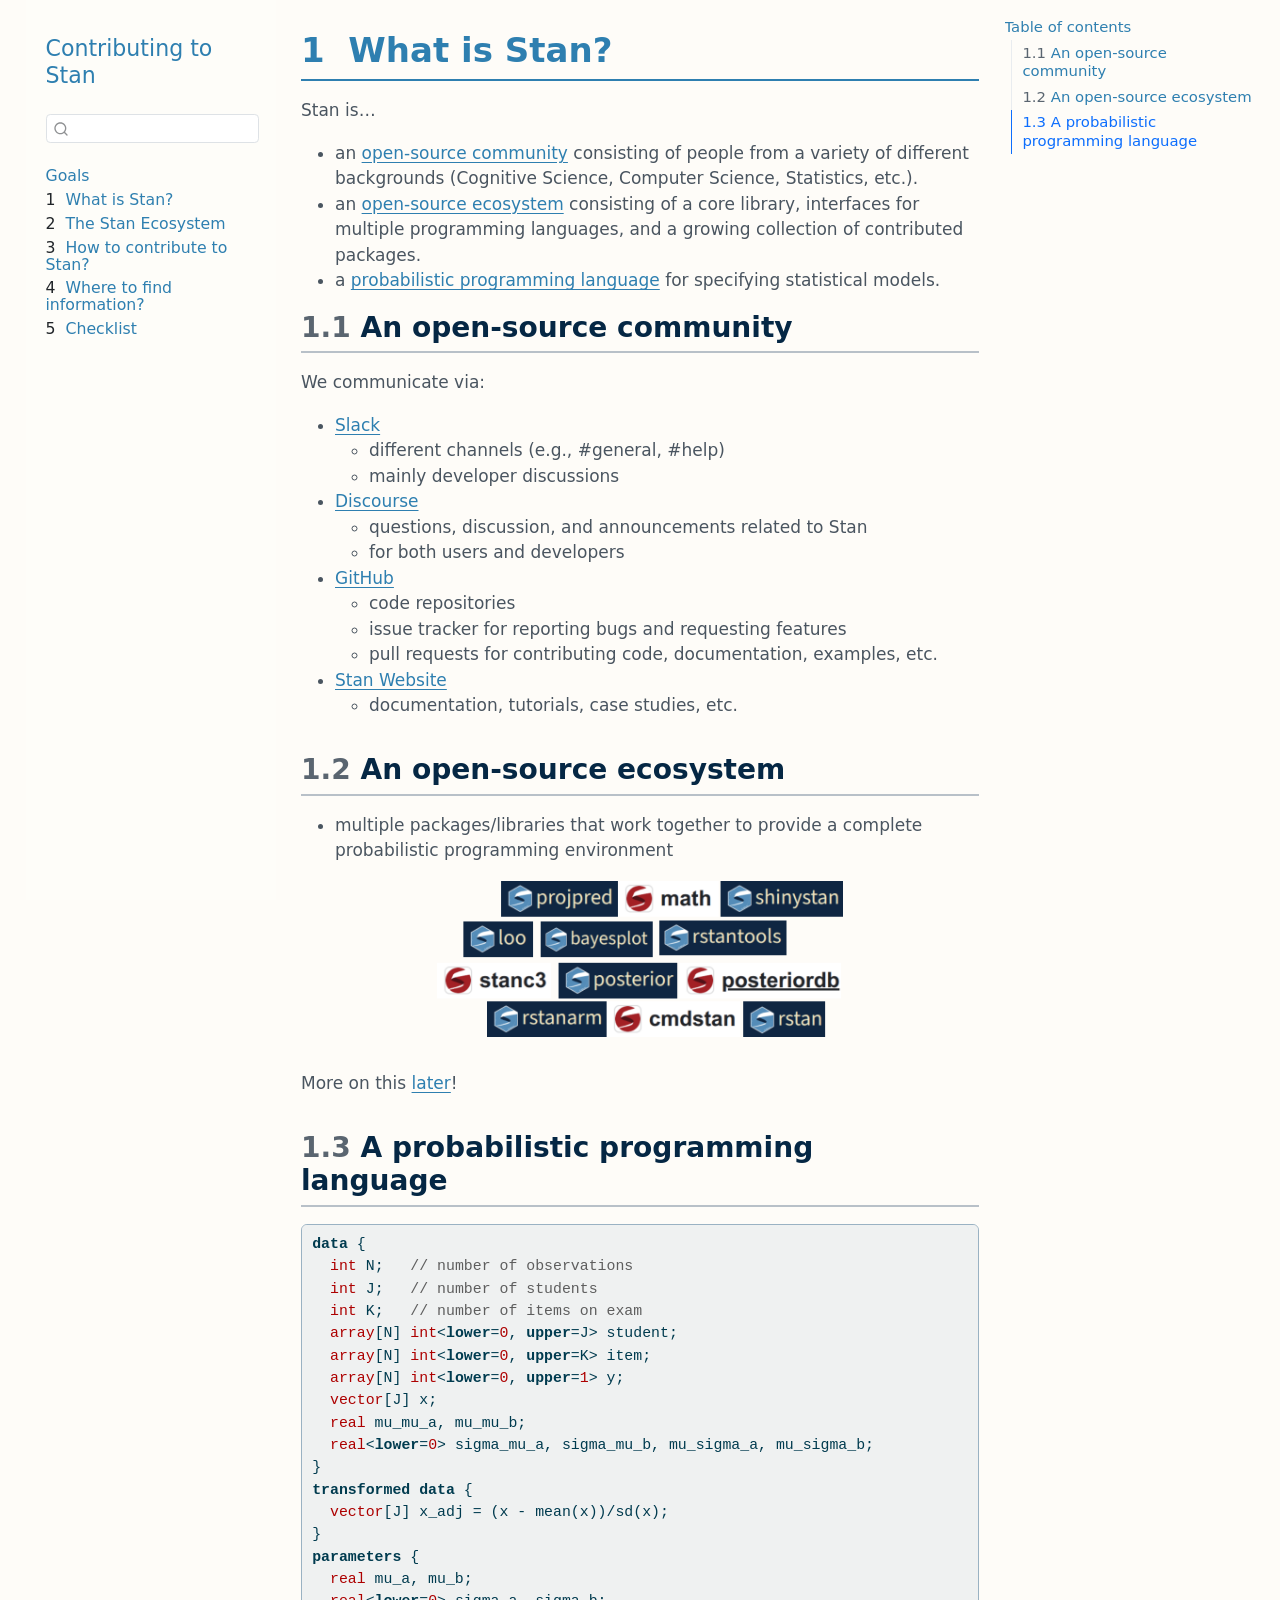
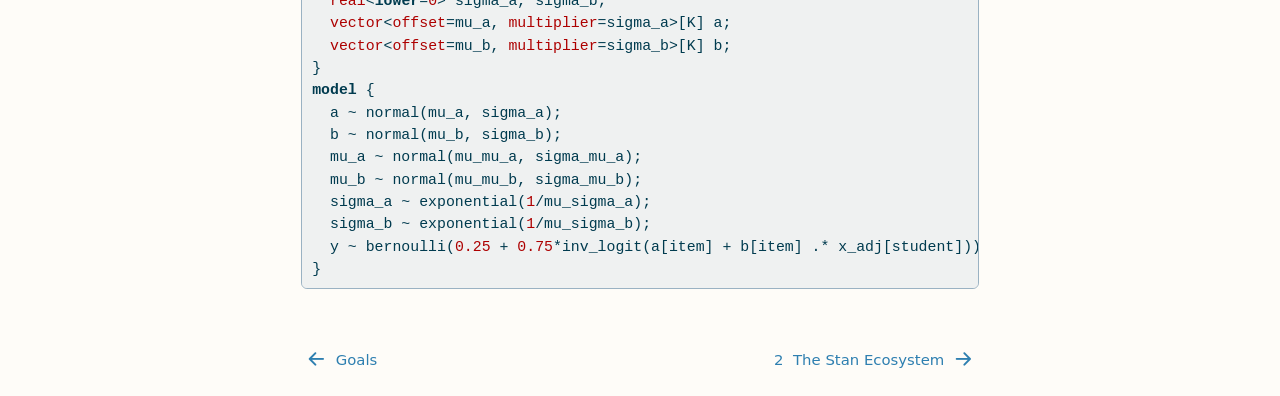
==== 01-what-is-stan.html @ cd62db87 "Built site for gh-pages" ====
<!DOCTYPE html>
<html xmlns="http://www.w3.org/1999/xhtml" lang="en" xml:lang="en"><head>

<meta charset="utf-8">
<meta name="generator" content="quarto-1.9.37">

<meta name="viewport" content="width=device-width, initial-scale=1.0, user-scalable=yes">


<title>1&nbsp; What is Stan? – Contributing to Stan</title>
<style>

code{white-space: pre-wrap;}
span.smallcaps{font-variant: small-caps;}
div.columns{display: flex; gap: min(4vw, 1.5em);}
div.column{flex: auto; overflow-x: auto;}
div.hanging-indent{margin-left: 1.5em; text-indent: -1.5em;}
ul.task-list{list-style: none;}
ul.task-list li input[type="checkbox"] {
width: 0.8em;
margin: 0 0.8em 0.2em -1em;  vertical-align: middle;
}

html { -webkit-text-size-adjust: 100%; }
pre > code.sourceCode { white-space: pre; position: relative; }
pre > code.sourceCode > span { display: inline-block; line-height: 1.25; }
pre > code.sourceCode > span:empty { height: 1.2em; }
.sourceCode { overflow: visible; }
code.sourceCode > span { color: inherit; text-decoration: inherit; }
div.sourceCode { margin: 1em 0; }
pre.sourceCode { margin: 0; }
@media screen {
div.sourceCode { overflow: auto; }
}
@media print {
pre > code.sourceCode { white-space: pre-wrap; }
pre > code.sourceCode > span { text-indent: -5em; padding-left: 5em; }
}
pre.numberSource code
{ counter-reset: source-line 0; }
pre.numberSource code > span
{ position: relative; left: -4em; counter-increment: source-line; }
pre.numberSource code > span > a:first-child::before
{ content: counter(source-line);
position: relative; left: -1em; text-align: right; vertical-align: baseline;
border: none; display: inline-block;
-webkit-touch-callout: none; -webkit-user-select: none;
-khtml-user-select: none; -moz-user-select: none;
-ms-user-select: none; user-select: none;
padding: 0 4px; width: 4em;
}
pre.numberSource { margin-left: 3em; padding-left: 4px; }
div.sourceCode
{ }
@media screen {
pre > code.sourceCode > span > a:first-child::before { text-decoration: underline; }
}
</style>


<script>const headroomChanged = new CustomEvent("quarto-hrChanged", {
  detail: {},
  bubbles: true,
  cancelable: false,
  composed: false,
});

const announceDismiss = () => {
  const annEl = window.document.getElementById("quarto-announcement");
  if (annEl) {
    annEl.remove();

    const annId = annEl.getAttribute("data-announcement-id");
    window.localStorage.setItem(`quarto-announce-${annId}`, "true");
  }
};

const announceRegister = () => {
  const annEl = window.document.getElementById("quarto-announcement");
  if (annEl) {
    const annId = annEl.getAttribute("data-announcement-id");
    const isDismissed =
      window.localStorage.getItem(`quarto-announce-${annId}`) || false;
    if (isDismissed) {
      announceDismiss();
      return;
    } else {
      annEl.classList.remove("hidden");
    }

    const actionEl = annEl.querySelector(".quarto-announcement-action");
    if (actionEl) {
      actionEl.addEventListener("click", function (e) {
        e.preventDefault();
        // Hide the bar immediately
        announceDismiss();
      });
    }
  }
};

window.document.addEventListener("DOMContentLoaded", function () {
  let init = false;

  announceRegister();

  // Manage the back to top button, if one is present.
  let lastScrollTop = window.pageYOffset || document.documentElement.scrollTop;
  const scrollDownBuffer = 5;
  const scrollUpBuffer = 35;
  const btn = document.getElementById("quarto-back-to-top");
  const hideBackToTop = () => {
    btn.style.display = "none";
  };
  const showBackToTop = () => {
    btn.style.display = "inline-block";
  };
  if (btn) {
    window.document.addEventListener(
      "scroll",
      function () {
        const currentScrollTop =
          window.pageYOffset || document.documentElement.scrollTop;

        // Shows and hides the button 'intelligently' as the user scrolls
        if (currentScrollTop - scrollDownBuffer > lastScrollTop) {
          hideBackToTop();
          lastScrollTop = currentScrollTop <= 0 ? 0 : currentScrollTop;
        } else if (currentScrollTop < lastScrollTop - scrollUpBuffer) {
          showBackToTop();
          lastScrollTop = currentScrollTop <= 0 ? 0 : currentScrollTop;
        }

        // Show the button at the bottom, hides it at the top
        if (currentScrollTop <= 0) {
          hideBackToTop();
        } else if (
          window.innerHeight + currentScrollTop >=
          document.body.offsetHeight
        ) {
          showBackToTop();
        }
      },
      false
    );
  }

  function throttle(func, wait) {
    var timeout;
    return function () {
      const context = this;
      const args = arguments;
      const later = function () {
        clearTimeout(timeout);
        timeout = null;
        func.apply(context, args);
      };

      if (!timeout) {
        timeout = setTimeout(later, wait);
      }
    };
  }

  function headerOffset() {
    // Set an offset if there is are fixed top navbar
    const headerEl = window.document.querySelector("header.fixed-top");
    if (headerEl) {
      return headerEl.clientHeight;
    } else {
      return 0;
    }
  }

  function footerOffset() {
    const footerEl = window.document.querySelector("footer.footer");
    if (footerEl) {
      return footerEl.clientHeight;
    } else {
      return 0;
    }
  }

  function dashboardOffset() {
    const dashboardNavEl = window.document.getElementById(
      "quarto-dashboard-header"
    );
    if (dashboardNavEl !== null) {
      return dashboardNavEl.clientHeight;
    } else {
      return 0;
    }
  }

  function updateDocumentOffsetWithoutAnimation() {
    updateDocumentOffset(false);
  }

  function updateDocumentOffset(animated) {
    // set body offset
    const topOffset = headerOffset();
    const bodyOffset = topOffset + footerOffset() + dashboardOffset();
    const bodyEl = window.document.body;
    bodyEl.setAttribute("data-bs-offset", topOffset);
    bodyEl.style.paddingTop = topOffset + "px";

    // deal with sidebar offsets
    const sidebars = window.document.querySelectorAll(
      ".sidebar, .headroom-target"
    );
    sidebars.forEach((sidebar) => {
      if (!animated) {
        sidebar.classList.add("notransition");
        // Remove the no transition class after the animation has time to complete
        setTimeout(function () {
          sidebar.classList.remove("notransition");
        }, 201);
      }

      if (window.Headroom && sidebar.classList.contains("sidebar-unpinned")) {
        sidebar.style.top = "0";
        sidebar.style.maxHeight = "100vh";
      } else {
        sidebar.style.top = topOffset + "px";
        sidebar.style.maxHeight = "calc(100vh - " + topOffset + "px)";
      }
    });

    // allow space for footer
    const mainContainer = window.document.querySelector(".quarto-container");
    if (mainContainer) {
      mainContainer.style.minHeight = "calc(100vh - " + bodyOffset + "px)";
    }

    // link offset
    let linkStyle = window.document.querySelector("#quarto-target-style");
    if (!linkStyle) {
      linkStyle = window.document.createElement("style");
      linkStyle.setAttribute("id", "quarto-target-style");
      window.document.head.appendChild(linkStyle);
    }
    while (linkStyle.firstChild) {
      linkStyle.removeChild(linkStyle.firstChild);
    }
    if (topOffset > 0) {
      linkStyle.appendChild(
        window.document.createTextNode(`
      section:target::before {
        content: "";
        display: block;
        height: ${topOffset}px;
        margin: -${topOffset}px 0 0;
      }`)
      );
    }
    if (init) {
      window.dispatchEvent(headroomChanged);
    }
    init = true;
  }

  // initialize headroom
  var header = window.document.querySelector("#quarto-header");
  if (header && window.Headroom) {
    const headroom = new window.Headroom(header, {
      tolerance: 5,
      onPin: function () {
        const sidebars = window.document.querySelectorAll(
          ".sidebar, .headroom-target"
        );
        sidebars.forEach((sidebar) => {
          sidebar.classList.remove("sidebar-unpinned");
        });
        updateDocumentOffset();
      },
      onUnpin: function () {
        const sidebars = window.document.querySelectorAll(
          ".sidebar, .headroom-target"
        );
        sidebars.forEach((sidebar) => {
          sidebar.classList.add("sidebar-unpinned");
        });
        updateDocumentOffset();
      },
    });
    headroom.init();

    let frozen = false;
    window.quartoToggleHeadroom = function () {
      if (frozen) {
        headroom.unfreeze();
        frozen = false;
      } else {
        headroom.freeze();
        frozen = true;
      }
    };
  }

  window.addEventListener(
    "hashchange",
    function (e) {
      if (
        getComputedStyle(document.documentElement).scrollBehavior !== "smooth"
      ) {
        window.scrollTo(0, window.pageYOffset - headerOffset());
      }
    },
    false
  );

  // Observe size changed for the header
  const headerEl = window.document.querySelector("header.fixed-top");
  if (headerEl && window.ResizeObserver) {
    const observer = new window.ResizeObserver(() => {
      setTimeout(updateDocumentOffsetWithoutAnimation, 0);
    });
    observer.observe(headerEl, {
      attributes: true,
      childList: true,
      characterData: true,
    });
  } else {
    window.addEventListener(
      "resize",
      throttle(updateDocumentOffsetWithoutAnimation, 50)
    );
  }
  setTimeout(updateDocumentOffsetWithoutAnimation, 250);

  // fixup index.html links if we aren't on the filesystem
  if (window.location.protocol !== "file:") {
    const links = window.document.querySelectorAll("a");
    for (let i = 0; i < links.length; i++) {
      if (links[i].href) {
        links[i].dataset.originalHref = links[i].href;
        links[i].href = links[i].href.replace(/\/index\.html/, "/");
      }
    }

    // Fixup any sharing links that require urls
    // Append url to any sharing urls
    const sharingLinks = window.document.querySelectorAll(
      "a.sidebar-tools-main-item, a.quarto-navigation-tool, a.quarto-navbar-tools, a.quarto-navbar-tools-item"
    );
    for (let i = 0; i < sharingLinks.length; i++) {
      const sharingLink = sharingLinks[i];
      const href = sharingLink.getAttribute("href");
      if (href) {
        sharingLink.setAttribute(
          "href",
          href.replace("|url|", window.location.href)
        );
      }
    }

    // Scroll the active navigation item into view, if necessary
    const navSidebar = window.document.querySelector("nav#quarto-sidebar");
    if (navSidebar) {
      // Find the active item
      const activeItem = navSidebar.querySelector("li.sidebar-item a.active");
      if (activeItem) {
        // Wait for the scroll height and height to resolve by observing size changes on the
        // nav element that is scrollable
        const resizeObserver = new ResizeObserver((_entries) => {
          // The bottom of the element
          const elBottom = activeItem.offsetTop;
          const viewBottom = navSidebar.scrollTop + navSidebar.clientHeight;

          // The element height and scroll height are the same, then we are still loading
          if (viewBottom !== navSidebar.scrollHeight) {
            // Determine if the item isn't visible and scroll to it
            if (elBottom >= viewBottom) {
              navSidebar.scrollTop = elBottom;
            }

            // stop observing now since we've completed the scroll
            resizeObserver.unobserve(navSidebar);
          }
        });
        resizeObserver.observe(navSidebar);
      }
    }
  }
});
</script>
<script>/*!
 * headroom.js v0.12.0 - Give your page some headroom. Hide your header until you need it
 * Copyright (c) 2020 Nick Williams - http://wicky.nillia.ms/headroom.js
 * License: MIT
 */

!function(t,n){"object"==typeof exports&&"undefined"!=typeof module?module.exports=n():"function"==typeof define&&define.amd?define(n):(t=t||self).Headroom=n()}(this,function(){"use strict";function t(){return"undefined"!=typeof window}function d(t){return function(t){return t&&t.document&&function(t){return 9===t.nodeType}(t.document)}(t)?function(t){var n=t.document,o=n.body,s=n.documentElement;return{scrollHeight:function(){return Math.max(o.scrollHeight,s.scrollHeight,o.offsetHeight,s.offsetHeight,o.clientHeight,s.clientHeight)},height:function(){return t.innerHeight||s.clientHeight||o.clientHeight},scrollY:function(){return void 0!==t.pageYOffset?t.pageYOffset:(s||o.parentNode||o).scrollTop}}}(t):function(t){return{scrollHeight:function(){return Math.max(t.scrollHeight,t.offsetHeight,t.clientHeight)},height:function(){return Math.max(t.offsetHeight,t.clientHeight)},scrollY:function(){return t.scrollTop}}}(t)}function n(t,s,e){var n,o=function(){var n=!1;try{var t={get passive(){n=!0}};window.addEventListener("test",t,t),window.removeEventListener("test",t,t)}catch(t){n=!1}return n}(),i=!1,r=d(t),l=r.scrollY(),a={};function c(){var t=Math.round(r.scrollY()),n=r.height(),o=r.scrollHeight();a.scrollY=t,a.lastScrollY=l,a.direction=l<t?"down":"up",a.distance=Math.abs(t-l),a.isOutOfBounds=t<0||o<t+n,a.top=t<=s.offset[a.direction],a.bottom=o<=t+n,a.toleranceExceeded=a.distance>s.tolerance[a.direction],e(a),l=t,i=!1}function h(){i||(i=!0,n=requestAnimationFrame(c))}var u=!!o&&{passive:!0,capture:!1};return t.addEventListener("scroll",h,u),c(),{destroy:function(){cancelAnimationFrame(n),t.removeEventListener("scroll",h,u)}}}function o(t){return t===Object(t)?t:{down:t,up:t}}function s(t,n){n=n||{},Object.assign(this,s.options,n),this.classes=Object.assign({},s.options.classes,n.classes),this.elem=t,this.tolerance=o(this.tolerance),this.offset=o(this.offset),this.initialised=!1,this.frozen=!1}return s.prototype={constructor:s,init:function(){return s.cutsTheMustard&&!this.initialised&&(this.addClass("initial"),this.initialised=!0,setTimeout(function(t){t.scrollTracker=n(t.scroller,{offset:t.offset,tolerance:t.tolerance},t.update.bind(t))},100,this)),this},destroy:function(){this.initialised=!1,Object.keys(this.classes).forEach(this.removeClass,this),this.scrollTracker.destroy()},unpin:function(){!this.hasClass("pinned")&&this.hasClass("unpinned")||(this.addClass("unpinned"),this.removeClass("pinned"),this.onUnpin&&this.onUnpin.call(this))},pin:function(){this.hasClass("unpinned")&&(this.addClass("pinned"),this.removeClass("unpinned"),this.onPin&&this.onPin.call(this))},freeze:function(){this.frozen=!0,this.addClass("frozen")},unfreeze:function(){this.frozen=!1,this.removeClass("frozen")},top:function(){this.hasClass("top")||(this.addClass("top"),this.removeClass("notTop"),this.onTop&&this.onTop.call(this))},notTop:function(){this.hasClass("notTop")||(this.addClass("notTop"),this.removeClass("top"),this.onNotTop&&this.onNotTop.call(this))},bottom:function(){this.hasClass("bottom")||(this.addClass("bottom"),this.removeClass("notBottom"),this.onBottom&&this.onBottom.call(this))},notBottom:function(){this.hasClass("notBottom")||(this.addClass("notBottom"),this.removeClass("bottom"),this.onNotBottom&&this.onNotBottom.call(this))},shouldUnpin:function(t){return"down"===t.direction&&!t.top&&t.toleranceExceeded},shouldPin:function(t){return"up"===t.direction&&t.toleranceExceeded||t.top},addClass:function(t){this.elem.classList.add.apply(this.elem.classList,this.classes[t].split(" "))},removeClass:function(t){this.elem.classList.remove.apply(this.elem.classList,this.classes[t].split(" "))},hasClass:function(t){return this.classes[t].split(" ").every(function(t){return this.classList.contains(t)},this.elem)},update:function(t){t.isOutOfBounds||!0!==this.frozen&&(t.top?this.top():this.notTop(),t.bottom?this.bottom():this.notBottom(),this.shouldUnpin(t)?this.unpin():this.shouldPin(t)&&this.pin())}},s.options={tolerance:{up:0,down:0},offset:0,scroller:t()?window:null,classes:{frozen:"headroom--frozen",pinned:"headroom--pinned",unpinned:"headroom--unpinned",top:"headroom--top",notTop:"headroom--not-top",bottom:"headroom--bottom",notBottom:"headroom--not-bottom",initial:"headroom"}},s.cutsTheMustard=!!(t()&&function(){}.bind&&"classList"in document.documentElement&&Object.assign&&Object.keys&&requestAnimationFrame),s});
</script>
<script>/*!
 * clipboard.js v2.0.11
 * https://clipboardjs.com/
 *
 * Licensed MIT © Zeno Rocha
 */
!function(t,e){"object"==typeof exports&&"object"==typeof module?module.exports=e():"function"==typeof define&&define.amd?define([],e):"object"==typeof exports?exports.ClipboardJS=e():t.ClipboardJS=e()}(this,function(){return n={686:function(t,e,n){"use strict";n.d(e,{default:function(){return b}});var e=n(279),i=n.n(e),e=n(370),u=n.n(e),e=n(817),r=n.n(e);function c(t){try{return document.execCommand(t)}catch(t){return}}var a=function(t){t=r()(t);return c("cut"),t};function o(t,e){var n,o,t=(n=t,o="rtl"===document.documentElement.getAttribute("dir"),(t=document.createElement("textarea")).style.fontSize="12pt",t.style.border="0",t.style.padding="0",t.style.margin="0",t.style.position="absolute",t.style[o?"right":"left"]="-9999px",o=window.pageYOffset||document.documentElement.scrollTop,t.style.top="".concat(o,"px"),t.setAttribute("readonly",""),t.value=n,t);return e.container.appendChild(t),e=r()(t),c("copy"),t.remove(),e}var f=function(t){var e=1<arguments.length&&void 0!==arguments[1]?arguments[1]:{container:document.body},n="";return"string"==typeof t?n=o(t,e):t instanceof HTMLInputElement&&!["text","search","url","tel","password"].includes(null==t?void 0:t.type)?n=o(t.value,e):(n=r()(t),c("copy")),n};function l(t){return(l="function"==typeof Symbol&&"symbol"==typeof Symbol.iterator?function(t){return typeof t}:function(t){return t&&"function"==typeof Symbol&&t.constructor===Symbol&&t!==Symbol.prototype?"symbol":typeof t})(t)}var s=function(){var t=0<arguments.length&&void 0!==arguments[0]?arguments[0]:{},e=t.action,n=void 0===e?"copy":e,o=t.container,e=t.target,t=t.text;if("copy"!==n&&"cut"!==n)throw new Error('Invalid "action" value, use either "copy" or "cut"');if(void 0!==e){if(!e||"object"!==l(e)||1!==e.nodeType)throw new Error('Invalid "target" value, use a valid Element');if("copy"===n&&e.hasAttribute("disabled"))throw new Error('Invalid "target" attribute. Please use "readonly" instead of "disabled" attribute');if("cut"===n&&(e.hasAttribute("readonly")||e.hasAttribute("disabled")))throw new Error('Invalid "target" attribute. You can\'t cut text from elements with "readonly" or "disabled" attributes')}return t?f(t,{container:o}):e?"cut"===n?a(e):f(e,{container:o}):void 0};function p(t){return(p="function"==typeof Symbol&&"symbol"==typeof Symbol.iterator?function(t){return typeof t}:function(t){return t&&"function"==typeof Symbol&&t.constructor===Symbol&&t!==Symbol.prototype?"symbol":typeof t})(t)}function d(t,e){for(var n=0;n<e.length;n++){var o=e[n];o.enumerable=o.enumerable||!1,o.configurable=!0,"value"in o&&(o.writable=!0),Object.defineProperty(t,o.key,o)}}function y(t,e){return(y=Object.setPrototypeOf||function(t,e){return t.__proto__=e,t})(t,e)}function h(n){var o=function(){if("undefined"==typeof Reflect||!Reflect.construct)return!1;if(Reflect.construct.sham)return!1;if("function"==typeof Proxy)return!0;try{return Date.prototype.toString.call(Reflect.construct(Date,[],function(){})),!0}catch(t){return!1}}();return function(){var t,e=v(n);return t=o?(t=v(this).constructor,Reflect.construct(e,arguments,t)):e.apply(this,arguments),e=this,!(t=t)||"object"!==p(t)&&"function"!=typeof t?function(t){if(void 0!==t)return t;throw new ReferenceError("this hasn't been initialised - super() hasn't been called")}(e):t}}function v(t){return(v=Object.setPrototypeOf?Object.getPrototypeOf:function(t){return t.__proto__||Object.getPrototypeOf(t)})(t)}function m(t,e){t="data-clipboard-".concat(t);if(e.hasAttribute(t))return e.getAttribute(t)}var b=function(){!function(t,e){if("function"!=typeof e&&null!==e)throw new TypeError("Super expression must either be null or a function");t.prototype=Object.create(e&&e.prototype,{constructor:{value:t,writable:!0,configurable:!0}}),e&&y(t,e)}(r,i());var t,e,n,o=h(r);function r(t,e){var n;return function(t){if(!(t instanceof r))throw new TypeError("Cannot call a class as a function")}(this),(n=o.call(this)).resolveOptions(e),n.listenClick(t),n}return t=r,n=[{key:"copy",value:function(t){var e=1<arguments.length&&void 0!==arguments[1]?arguments[1]:{container:document.body};return f(t,e)}},{key:"cut",value:function(t){return a(t)}},{key:"isSupported",value:function(){var t=0<arguments.length&&void 0!==arguments[0]?arguments[0]:["copy","cut"],t="string"==typeof t?[t]:t,e=!!document.queryCommandSupported;return t.forEach(function(t){e=e&&!!document.queryCommandSupported(t)}),e}}],(e=[{key:"resolveOptions",value:function(){var t=0<arguments.length&&void 0!==arguments[0]?arguments[0]:{};this.action="function"==typeof t.action?t.action:this.defaultAction,this.target="function"==typeof t.target?t.target:this.defaultTarget,this.text="function"==typeof t.text?t.text:this.defaultText,this.container="object"===p(t.container)?t.container:document.body}},{key:"listenClick",value:function(t){var e=this;this.listener=u()(t,"click",function(t){return e.onClick(t)})}},{key:"onClick",value:function(t){var e=t.delegateTarget||t.currentTarget,n=this.action(e)||"copy",t=s({action:n,container:this.container,target:this.target(e),text:this.text(e)});this.emit(t?"success":"error",{action:n,text:t,trigger:e,clearSelection:function(){e&&e.focus(),window.getSelection().removeAllRanges()}})}},{key:"defaultAction",value:function(t){return m("action",t)}},{key:"defaultTarget",value:function(t){t=m("target",t);if(t)return document.querySelector(t)}},{key:"defaultText",value:function(t){return m("text",t)}},{key:"destroy",value:function(){this.listener.destroy()}}])&&d(t.prototype,e),n&&d(t,n),r}()},828:function(t){var e;"undefined"==typeof Element||Element.prototype.matches||((e=Element.prototype).matches=e.matchesSelector||e.mozMatchesSelector||e.msMatchesSelector||e.oMatchesSelector||e.webkitMatchesSelector),t.exports=function(t,e){for(;t&&9!==t.nodeType;){if("function"==typeof t.matches&&t.matches(e))return t;t=t.parentNode}}},438:function(t,e,n){var u=n(828);function i(t,e,n,o,r){var i=function(e,n,t,o){return function(t){t.delegateTarget=u(t.target,n),t.delegateTarget&&o.call(e,t)}}.apply(this,arguments);return t.addEventListener(n,i,r),{destroy:function(){t.removeEventListener(n,i,r)}}}t.exports=function(t,e,n,o,r){return"function"==typeof t.addEventListener?i.apply(null,arguments):"function"==typeof n?i.bind(null,document).apply(null,arguments):("string"==typeof t&&(t=document.querySelectorAll(t)),Array.prototype.map.call(t,function(t){return i(t,e,n,o,r)}))}},879:function(t,n){n.node=function(t){return void 0!==t&&t instanceof HTMLElement&&1===t.nodeType},n.nodeList=function(t){var e=Object.prototype.toString.call(t);return void 0!==t&&("[object NodeList]"===e||"[object HTMLCollection]"===e)&&"length"in t&&(0===t.length||n.node(t[0]))},n.string=function(t){return"string"==typeof t||t instanceof String},n.fn=function(t){return"[object Function]"===Object.prototype.toString.call(t)}},370:function(t,e,n){var f=n(879),l=n(438);t.exports=function(t,e,n){if(!t&&!e&&!n)throw new Error("Missing required arguments");if(!f.string(e))throw new TypeError("Second argument must be a String");if(!f.fn(n))throw new TypeError("Third argument must be a Function");if(f.node(t))return c=e,a=n,(u=t).addEventListener(c,a),{destroy:function(){u.removeEventListener(c,a)}};if(f.nodeList(t))return o=t,r=e,i=n,Array.prototype.forEach.call(o,function(t){t.addEventListener(r,i)}),{destroy:function(){Array.prototype.forEach.call(o,function(t){t.removeEventListener(r,i)})}};if(f.string(t))return t=t,e=e,n=n,l(document.body,t,e,n);throw new TypeError("First argument must be a String, HTMLElement, HTMLCollection, or NodeList");var o,r,i,u,c,a}},817:function(t){t.exports=function(t){var e,n="SELECT"===t.nodeName?(t.focus(),t.value):"INPUT"===t.nodeName||"TEXTAREA"===t.nodeName?((e=t.hasAttribute("readonly"))||t.setAttribute("readonly",""),t.select(),t.setSelectionRange(0,t.value.length),e||t.removeAttribute("readonly"),t.value):(t.hasAttribute("contenteditable")&&t.focus(),n=window.getSelection(),(e=document.createRange()).selectNodeContents(t),n.removeAllRanges(),n.addRange(e),n.toString());return n}},279:function(t){function e(){}e.prototype={on:function(t,e,n){var o=this.e||(this.e={});return(o[t]||(o[t]=[])).push({fn:e,ctx:n}),this},once:function(t,e,n){var o=this;function r(){o.off(t,r),e.apply(n,arguments)}return r._=e,this.on(t,r,n)},emit:function(t){for(var e=[].slice.call(arguments,1),n=((this.e||(this.e={}))[t]||[]).slice(),o=0,r=n.length;o<r;o++)n[o].fn.apply(n[o].ctx,e);return this},off:function(t,e){var n=this.e||(this.e={}),o=n[t],r=[];if(o&&e)for(var i=0,u=o.length;i<u;i++)o[i].fn!==e&&o[i].fn._!==e&&r.push(o[i]);return r.length?n[t]=r:delete n[t],this}},t.exports=e,t.exports.TinyEmitter=e}},r={},o.n=function(t){var e=t&&t.__esModule?function(){return t.default}:function(){return t};return o.d(e,{a:e}),e},o.d=function(t,e){for(var n in e)o.o(e,n)&&!o.o(t,n)&&Object.defineProperty(t,n,{enumerable:!0,get:e[n]})},o.o=function(t,e){return Object.prototype.hasOwnProperty.call(t,e)},o(686).default;function o(t){if(r[t])return r[t].exports;var e=r[t]={exports:{}};return n[t](e,e.exports,o),e.exports}var n,r});</script>
<script>/*! @algolia/autocomplete-js 1.19.1 | MIT License | © Algolia, Inc. and contributors | https://github.com/algolia/autocomplete */
!function(e,t){"object"==typeof exports&&"undefined"!=typeof module?t(exports):"function"==typeof define&&define.amd?define(["exports"],t):t((e="undefined"!=typeof globalThis?globalThis:e||self)["@algolia/autocomplete-js"]={})}(this,(function(e){"use strict";function t(e,t){var n=Object.keys(e);if(Object.getOwnPropertySymbols){var r=Object.getOwnPropertySymbols(e);t&&(r=r.filter((function(t){return Object.getOwnPropertyDescriptor(e,t).enumerable}))),n.push.apply(n,r)}return n}function n(e){for(var n=1;n<arguments.length;n++){var r=null!=arguments[n]?arguments[n]:{};n%2?t(Object(r),!0).forEach((function(t){o(e,t,r[t])})):Object.getOwnPropertyDescriptors?Object.defineProperties(e,Object.getOwnPropertyDescriptors(r)):t(Object(r)).forEach((function(t){Object.defineProperty(e,t,Object.getOwnPropertyDescriptor(r,t))}))}return e}function r(e){return r="function"==typeof Symbol&&"symbol"==typeof Symbol.iterator?function(e){return typeof e}:function(e){return e&&"function"==typeof Symbol&&e.constructor===Symbol&&e!==Symbol.prototype?"symbol":typeof e},r(e)}function o(e,t,n){return(t=function(e){var t=function(e,t){if("object"!=typeof e||null===e)return e;var n=e[Symbol.toPrimitive];if(void 0!==n){var r=n.call(e,t||"default");if("object"!=typeof r)return r;throw new TypeError("@@toPrimitive must return a primitive value.")}return("string"===t?String:Number)(e)}(e,"string");return"symbol"==typeof t?t:String(t)}(t))in e?Object.defineProperty(e,t,{value:n,enumerable:!0,configurable:!0,writable:!0}):e[t]=n,e}function i(){return i=Object.assign?Object.assign.bind():function(e){for(var t=1;t<arguments.length;t++){var n=arguments[t];for(var r in n)Object.prototype.hasOwnProperty.call(n,r)&&(e[r]=n[r])}return e},i.apply(this,arguments)}function u(e,t){if(null==e)return{};var n,r,o=function(e,t){if(null==e)return{};var n,r,o={},i=Object.keys(e);for(r=0;r<i.length;r++)n=i[r],t.indexOf(n)>=0||(o[n]=e[n]);return o}(e,t);if(Object.getOwnPropertySymbols){var i=Object.getOwnPropertySymbols(e);for(r=0;r<i.length;r++)n=i[r],t.indexOf(n)>=0||Object.prototype.propertyIsEnumerable.call(e,n)&&(o[n]=e[n])}return o}function a(e,t){return function(e){if(Array.isArray(e))return e}(e)||function(e,t){var n=null==e?null:"undefined"!=typeof Symbol&&e[Symbol.iterator]||e["@@iterator"];if(null!=n){var r,o,i,u,a=[],l=!0,c=!1;try{if(i=(n=n.call(e)).next,0===t){if(Object(n)!==n)return;l=!1}else for(;!(l=(r=i.call(n)).done)&&(a.push(r.value),a.length!==t);l=!0);}catch(e){c=!0,o=e}finally{try{if(!l&&null!=n.return&&(u=n.return(),Object(u)!==u))return}finally{if(c)throw o}}return a}}(e,t)||c(e,t)||function(){throw new TypeError("Invalid attempt to destructure non-iterable instance.\nIn order to be iterable, non-array objects must have a [Symbol.iterator]() method.")}()}function l(e){return function(e){if(Array.isArray(e))return s(e)}(e)||function(e){if("undefined"!=typeof Symbol&&null!=e[Symbol.iterator]||null!=e["@@iterator"])return Array.from(e)}(e)||c(e)||function(){throw new TypeError("Invalid attempt to spread non-iterable instance.\nIn order to be iterable, non-array objects must have a [Symbol.iterator]() method.")}()}function c(e,t){if(e){if("string"==typeof e)return s(e,t);var n=Object.prototype.toString.call(e).slice(8,-1);return"Object"===n&&e.constructor&&(n=e.constructor.name),"Map"===n||"Set"===n?Array.from(e):"Arguments"===n||/^(?:Ui|I)nt(?:8|16|32)(?:Clamped)?Array$/.test(n)?s(e,t):void 0}}function s(e,t){(null==t||t>e.length)&&(t=e.length);for(var n=0,r=new Array(t);n<t;n++)r[n]=e[n];return r}function f(e){return{current:e}}function p(e,t){var n=void 0;return function(){for(var r=arguments.length,o=new Array(r),i=0;i<r;i++)o[i]=arguments[i];n&&clearTimeout(n),n=setTimeout((function(){return e.apply(void 0,o)}),t)}}function m(e){return e.reduce((function(e,t){return e.concat(t)}),[])}var v=0;function d(){return"autocomplete-".concat(v++)}function y(e,t){return t.reduce((function(e,t){return e&&e[t]}),e)}function b(e){return 0===e.collections.length?0:e.collections.reduce((function(e,t){return e+t.items.length}),0)}function g(e){return e!==Object(e)}function h(e,t){if(e===t)return!0;if(g(e)||g(t)||"function"==typeof e||"function"==typeof t)return e===t;if(Object.keys(e).length!==Object.keys(t).length)return!1;for(var n=0,r=Object.keys(e);n<r.length;n++){var o=r[n];if(!(o in t))return!1;if(!h(e[o],t[o]))return!1}return!0}var _=function(){};var O="1.19.1",S=[{segment:"autocomplete-core",version:O}];function j(e){var t=e.item,n=e.items,r=void 0===n?[]:n;return{index:t.__autocomplete_indexName,items:[t],positions:[1+r.findIndex((function(e){return e.objectID===t.objectID}))],queryID:t.__autocomplete_queryID,algoliaSource:["autocomplete"]}}function P(e,t){return function(e){if(Array.isArray(e))return e}(e)||function(e,t){var n=null==e?null:"undefined"!=typeof Symbol&&e[Symbol.iterator]||e["@@iterator"];if(null!=n){var r,o,i,u,a=[],l=!0,c=!1;try{if(i=(n=n.call(e)).next,0===t){if(Object(n)!==n)return;l=!1}else for(;!(l=(r=i.call(n)).done)&&(a.push(r.value),a.length!==t);l=!0);}catch(e){c=!0,o=e}finally{try{if(!l&&null!=n.return&&(u=n.return(),Object(u)!==u))return}finally{if(c)throw o}}return a}}(e,t)||function(e,t){if(!e)return;if("string"==typeof e)return w(e,t);var n=Object.prototype.toString.call(e).slice(8,-1);"Object"===n&&e.constructor&&(n=e.constructor.name);if("Map"===n||"Set"===n)return Array.from(e);if("Arguments"===n||/^(?:Ui|I)nt(?:8|16|32)(?:Clamped)?Array$/.test(n))return w(e,t)}(e,t)||function(){throw new TypeError("Invalid attempt to destructure non-iterable instance.\nIn order to be iterable, non-array objects must have a [Symbol.iterator]() method.")}()}function w(e,t){(null==t||t>e.length)&&(t=e.length);for(var n=0,r=new Array(t);n<t;n++)r[n]=e[n];return r}var I=["items"],A=["items"];function E(e){return E="function"==typeof Symbol&&"symbol"==typeof Symbol.iterator?function(e){return typeof e}:function(e){return e&&"function"==typeof Symbol&&e.constructor===Symbol&&e!==Symbol.prototype?"symbol":typeof e},E(e)}function D(e){return function(e){if(Array.isArray(e))return C(e)}(e)||function(e){if("undefined"!=typeof Symbol&&null!=e[Symbol.iterator]||null!=e["@@iterator"])return Array.from(e)}(e)||function(e,t){if(!e)return;if("string"==typeof e)return C(e,t);var n=Object.prototype.toString.call(e).slice(8,-1);"Object"===n&&e.constructor&&(n=e.constructor.name);if("Map"===n||"Set"===n)return Array.from(e);if("Arguments"===n||/^(?:Ui|I)nt(?:8|16|32)(?:Clamped)?Array$/.test(n))return C(e,t)}(e)||function(){throw new TypeError("Invalid attempt to spread non-iterable instance.\nIn order to be iterable, non-array objects must have a [Symbol.iterator]() method.")}()}function C(e,t){(null==t||t>e.length)&&(t=e.length);for(var n=0,r=new Array(t);n<t;n++)r[n]=e[n];return r}function k(e,t){if(null==e)return{};var n,r,o=function(e,t){if(null==e)return{};var n,r,o={},i=Object.keys(e);for(r=0;r<i.length;r++)n=i[r],t.indexOf(n)>=0||(o[n]=e[n]);return o}(e,t);if(Object.getOwnPropertySymbols){var i=Object.getOwnPropertySymbols(e);for(r=0;r<i.length;r++)n=i[r],t.indexOf(n)>=0||Object.prototype.propertyIsEnumerable.call(e,n)&&(o[n]=e[n])}return o}function x(e,t){var n=Object.keys(e);if(Object.getOwnPropertySymbols){var r=Object.getOwnPropertySymbols(e);t&&(r=r.filter((function(t){return Object.getOwnPropertyDescriptor(e,t).enumerable}))),n.push.apply(n,r)}return n}function N(e){for(var t=1;t<arguments.length;t++){var n=null!=arguments[t]?arguments[t]:{};t%2?x(Object(n),!0).forEach((function(t){T(e,t,n[t])})):Object.getOwnPropertyDescriptors?Object.defineProperties(e,Object.getOwnPropertyDescriptors(n)):x(Object(n)).forEach((function(t){Object.defineProperty(e,t,Object.getOwnPropertyDescriptor(n,t))}))}return e}function T(e,t,n){return(t=function(e){var t=function(e,t){if("object"!==E(e)||null===e)return e;var n=e[Symbol.toPrimitive];if(void 0!==n){var r=n.call(e,t||"default");if("object"!==E(r))return r;throw new TypeError("@@toPrimitive must return a primitive value.")}return("string"===t?String:Number)(e)}(e,"string");return"symbol"===E(t)?t:String(t)}(t))in e?Object.defineProperty(e,t,{value:n,enumerable:!0,configurable:!0,writable:!0}):e[t]=n,e}function q(e){for(var t=arguments.length>1&&void 0!==arguments[1]?arguments[1]:20,n=[],r=0;r<e.objectIDs.length;r+=t)n.push(N(N({},e),{},{objectIDs:e.objectIDs.slice(r,r+t)}));return n}function B(e){return e.map((function(e){var t=e.items,n=k(e,I);return N(N({},n),{},{objectIDs:(null==t?void 0:t.map((function(e){return e.objectID})))||n.objectIDs})}))}function R(e){var t,n,r,o=(t=P((e.version||"").split(".").map(Number),2),n=t[0],r=t[1],n>=3||2===n&&r>=4||1===n&&r>=10);function i(t,n,r){if(o&&void 0!==r){var i=r[0].__autocomplete_algoliaCredentials,u={"X-Algolia-Application-Id":i.appId,"X-Algolia-API-Key":i.apiKey};e.apply(void 0,[t].concat(D(n),[{headers:u}]))}else e.apply(void 0,[t].concat(D(n)))}return{init:function(t,n){e("init",{appId:t,apiKey:n})},setAuthenticatedUserToken:function(t){e("setAuthenticatedUserToken",t)},setUserToken:function(t){e("setUserToken",t)},clickedObjectIDsAfterSearch:function(){for(var e=arguments.length,t=new Array(e),n=0;n<e;n++)t[n]=arguments[n];t.length>0&&i("clickedObjectIDsAfterSearch",B(t),t[0].items)},clickedObjectIDs:function(){for(var e=arguments.length,t=new Array(e),n=0;n<e;n++)t[n]=arguments[n];t.length>0&&i("clickedObjectIDs",B(t),t[0].items)},clickedFilters:function(){for(var t=arguments.length,n=new Array(t),r=0;r<t;r++)n[r]=arguments[r];n.length>0&&e.apply(void 0,["clickedFilters"].concat(n))},convertedObjectIDsAfterSearch:function(){for(var e=arguments.length,t=new Array(e),n=0;n<e;n++)t[n]=arguments[n];t.length>0&&i("convertedObjectIDsAfterSearch",B(t),t[0].items)},convertedObjectIDs:function(){for(var e=arguments.length,t=new Array(e),n=0;n<e;n++)t[n]=arguments[n];t.length>0&&i("convertedObjectIDs",B(t),t[0].items)},convertedFilters:function(){for(var t=arguments.length,n=new Array(t),r=0;r<t;r++)n[r]=arguments[r];n.length>0&&e.apply(void 0,["convertedFilters"].concat(n))},viewedObjectIDs:function(){for(var e=arguments.length,t=new Array(e),n=0;n<e;n++)t[n]=arguments[n];t.length>0&&t.reduce((function(e,t){var n=t.items,r=k(t,A);return[].concat(D(e),D(q(N(N({},r),{},{objectIDs:(null==n?void 0:n.map((function(e){return e.objectID})))||r.objectIDs})).map((function(e){return{items:n,payload:e}}))))}),[]).forEach((function(e){var t=e.items;return i("viewedObjectIDs",[e.payload],t)}))},viewedFilters:function(){for(var t=arguments.length,n=new Array(t),r=0;r<t;r++)n[r]=arguments[r];n.length>0&&e.apply(void 0,["viewedFilters"].concat(n))}}}function L(e){var t=e.items.reduce((function(e,t){var n;return e[t.__autocomplete_indexName]=(null!==(n=e[t.__autocomplete_indexName])&&void 0!==n?n:[]).concat(t),e}),{});return Object.keys(t).map((function(e){return{index:e,items:t[e],algoliaSource:["autocomplete"]}}))}function F(e){return e.objectID&&e.__autocomplete_indexName&&e.__autocomplete_queryID}function U(e){return U="function"==typeof Symbol&&"symbol"==typeof Symbol.iterator?function(e){return typeof e}:function(e){return e&&"function"==typeof Symbol&&e.constructor===Symbol&&e!==Symbol.prototype?"symbol":typeof e},U(e)}function M(e){return function(e){if(Array.isArray(e))return H(e)}(e)||function(e){if("undefined"!=typeof Symbol&&null!=e[Symbol.iterator]||null!=e["@@iterator"])return Array.from(e)}(e)||function(e,t){if(!e)return;if("string"==typeof e)return H(e,t);var n=Object.prototype.toString.call(e).slice(8,-1);"Object"===n&&e.constructor&&(n=e.constructor.name);if("Map"===n||"Set"===n)return Array.from(e);if("Arguments"===n||/^(?:Ui|I)nt(?:8|16|32)(?:Clamped)?Array$/.test(n))return H(e,t)}(e)||function(){throw new TypeError("Invalid attempt to spread non-iterable instance.\nIn order to be iterable, non-array objects must have a [Symbol.iterator]() method.")}()}function H(e,t){(null==t||t>e.length)&&(t=e.length);for(var n=0,r=new Array(t);n<t;n++)r[n]=e[n];return r}function V(e,t){var n=Object.keys(e);if(Object.getOwnPropertySymbols){var r=Object.getOwnPropertySymbols(e);t&&(r=r.filter((function(t){return Object.getOwnPropertyDescriptor(e,t).enumerable}))),n.push.apply(n,r)}return n}function W(e){for(var t=1;t<arguments.length;t++){var n=null!=arguments[t]?arguments[t]:{};t%2?V(Object(n),!0).forEach((function(t){Q(e,t,n[t])})):Object.getOwnPropertyDescriptors?Object.defineProperties(e,Object.getOwnPropertyDescriptors(n)):V(Object(n)).forEach((function(t){Object.defineProperty(e,t,Object.getOwnPropertyDescriptor(n,t))}))}return e}function Q(e,t,n){return(t=function(e){var t=function(e,t){if("object"!==U(e)||null===e)return e;var n=e[Symbol.toPrimitive];if(void 0!==n){var r=n.call(e,t||"default");if("object"!==U(r))return r;throw new TypeError("@@toPrimitive must return a primitive value.")}return("string"===t?String:Number)(e)}(e,"string");return"symbol"===U(t)?t:String(t)}(t))in e?Object.defineProperty(e,t,{value:n,enumerable:!0,configurable:!0,writable:!0}):e[t]=n,e}var K="2.15.0",$="https://cdn.jsdelivr.net/npm/search-insights@".concat(K,"/dist/search-insights.min.js"),z=p((function(e){var t=e.onItemsChange,n=e.items,r=e.insights,o=e.state;t({insights:r,insightsEvents:L({items:n}).map((function(e){return W({eventName:"Items Viewed"},e)})),state:o})}),400);function G(e){var t=function(e){return W({onItemsChange:function(e){var t=e.insights,n=e.insightsEvents,r=e.state;t.viewedObjectIDs.apply(t,M(n.map((function(e){return W(W({},e),{},{algoliaSource:J(e.algoliaSource,r.context)})}))))},onSelect:function(e){var t=e.insights,n=e.insightsEvents,r=e.state;t.clickedObjectIDsAfterSearch.apply(t,M(n.map((function(e){return W(W({},e),{},{algoliaSource:J(e.algoliaSource,r.context)})}))))},onActive:_,__autocomplete_clickAnalytics:!0},e)}(e),n=t.insightsClient,r=t.insightsInitParams,o=t.onItemsChange,i=t.onSelect,u=t.onActive,a=t.__autocomplete_clickAnalytics,l=n;if(n||function(e){if("undefined"!=typeof window)e({window:window})}((function(e){var t=e.window,n=t.AlgoliaAnalyticsObject||"aa";"string"==typeof n&&(l=t[n]),l||(t.AlgoliaAnalyticsObject=n,t[n]||(t[n]=function(){t[n].queue||(t[n].queue=[]);for(var e=arguments.length,r=new Array(e),o=0;o<e;o++)r[o]=arguments[o];t[n].queue.push(r)}),t[n].version=K,l=t[n],function(e){var t="[Autocomplete]: Could not load search-insights.js. Please load it manually following https://alg.li/insights-autocomplete";try{var n=e.document.createElement("script");n.async=!0,n.src=$,n.onerror=function(){console.error(t)},document.body.appendChild(n)}catch(e){console.error(t)}}(t))})),!l)return{};r&&l("init",W({partial:!0},r));var c=R(l),s=f([]),m=p((function(e){var t=e.state;if(t.isOpen){var n=t.collections.reduce((function(e,t){return[].concat(M(e),M(t.items))}),[]).filter(F);h(s.current.map((function(e){return e.objectID})),n.map((function(e){return e.objectID})))||(s.current=n,n.length>0&&z({onItemsChange:o,items:n,insights:c,state:t}))}}),0);return{name:"aa.algoliaInsightsPlugin",subscribe:function(e){var t=e.setContext,n=e.onSelect,r=e.onActive;function o(e){t({algoliaInsightsPlugin:{__algoliaSearchParameters:W(W({},a?{clickAnalytics:!0}:{}),e?{userToken:X(e)}:{}),insights:c}})}l("addAlgoliaAgent","insights-plugin"),o(),l("onUserTokenChange",(function(e){o(e)})),l("getUserToken",null,(function(e,t){o(t)})),n((function(e){var t=e.item,n=e.state,r=e.event,o=e.source;F(t)&&i({state:n,event:r,insights:c,item:t,insightsEvents:[W({eventName:"Item Selected"},j({item:t,items:o.getItems().filter(F)}))]})})),r((function(e){var t=e.item,n=e.source,r=e.state,o=e.event;F(t)&&u({state:r,event:o,insights:c,item:t,insightsEvents:[W({eventName:"Item Active"},j({item:t,items:n.getItems().filter(F)}))]})}))},onStateChange:function(e){var t=e.state;m({state:t})},__autocomplete_pluginOptions:e}}function J(){var e,t=arguments.length>0&&void 0!==arguments[0]?arguments[0]:[],n=arguments.length>1?arguments[1]:void 0;return[].concat(M(t),["autocomplete-internal"],M(null!==(e=n.algoliaInsightsPlugin)&&void 0!==e&&e.__automaticInsights?["autocomplete-automatic"]:[]))}function X(e){return"number"==typeof e?e.toString():e}function Y(e,t){var n=t;return{then:function(t,r){return Y(e.then(ee(t,n,e),ee(r,n,e)),n)},catch:function(t){return Y(e.catch(ee(t,n,e)),n)},finally:function(t){return t&&n.onCancelList.push(t),Y(e.finally(ee(t&&function(){return n.onCancelList=[],t()},n,e)),n)},cancel:function(){n.isCanceled=!0;var e=n.onCancelList;n.onCancelList=[],e.forEach((function(e){e()}))},isCanceled:function(){return!0===n.isCanceled}}}function Z(e){return Y(e,{isCanceled:!1,onCancelList:[]})}function ee(e,t,n){return e?function(n){return t.isCanceled?n:e(n)}:n}var te,ne=!0;function re(e,t,n,r){if(!n)return null;if(e<0&&(null===t||null!==r&&0===t))return n+e;var o=(null===t?-1:t)+e;return o<=-1||o>=n?null===r?null:0:o}function oe(e,t){var n=Object.keys(e);if(Object.getOwnPropertySymbols){var r=Object.getOwnPropertySymbols(e);t&&(r=r.filter((function(t){return Object.getOwnPropertyDescriptor(e,t).enumerable}))),n.push.apply(n,r)}return n}function ie(e){for(var t=1;t<arguments.length;t++){var n=null!=arguments[t]?arguments[t]:{};t%2?oe(Object(n),!0).forEach((function(t){ue(e,t,n[t])})):Object.getOwnPropertyDescriptors?Object.defineProperties(e,Object.getOwnPropertyDescriptors(n)):oe(Object(n)).forEach((function(t){Object.defineProperty(e,t,Object.getOwnPropertyDescriptor(n,t))}))}return e}function ue(e,t,n){return(t=function(e){var t=function(e,t){if("object"!==ae(e)||null===e)return e;var n=e[Symbol.toPrimitive];if(void 0!==n){var r=n.call(e,t||"default");if("object"!==ae(r))return r;throw new TypeError("@@toPrimitive must return a primitive value.")}return("string"===t?String:Number)(e)}(e,"string");return"symbol"===ae(t)?t:String(t)}(t))in e?Object.defineProperty(e,t,{value:n,enumerable:!0,configurable:!0,writable:!0}):e[t]=n,e}function ae(e){return ae="function"==typeof Symbol&&"symbol"==typeof Symbol.iterator?function(e){return typeof e}:function(e){return e&&"function"==typeof Symbol&&e.constructor===Symbol&&e!==Symbol.prototype?"symbol":typeof e},ae(e)}function le(e,t){var n="undefined"!=typeof Symbol&&e[Symbol.iterator]||e["@@iterator"];if(!n){if(Array.isArray(e)||(n=function(e,t){if(!e)return;if("string"==typeof e)return ce(e,t);var n=Object.prototype.toString.call(e).slice(8,-1);"Object"===n&&e.constructor&&(n=e.constructor.name);if("Map"===n||"Set"===n)return Array.from(e);if("Arguments"===n||/^(?:Ui|I)nt(?:8|16|32)(?:Clamped)?Array$/.test(n))return ce(e,t)}(e))||t&&e&&"number"==typeof e.length){n&&(e=n);var r=0,o=function(){};return{s:o,n:function(){return r>=e.length?{done:!0}:{done:!1,value:e[r++]}},e:function(e){throw e},f:o}}throw new TypeError("Invalid attempt to iterate non-iterable instance.\nIn order to be iterable, non-array objects must have a [Symbol.iterator]() method.")}var i,u=!0,a=!1;return{s:function(){n=n.call(e)},n:function(){var e=n.next();return u=e.done,e},e:function(e){a=!0,i=e},f:function(){try{u||null==n.return||n.return()}finally{if(a)throw i}}}}function ce(e,t){(null==t||t>e.length)&&(t=e.length);for(var n=0,r=new Array(t);n<t;n++)r[n]=e[n];return r}var se=function(e,t){var n,r=!1,o=[],i=le(e);try{for(i.s();!(n=i.n()).done;){var u,a,l,c=null===(u=n.value.__autocomplete_pluginOptions)||void 0===u||null===(a=(l=u).awaitSubmit)||void 0===a?void 0:a.call(l);if("number"==typeof c)o.push(c);else if(!0===c){r=!0;break}}}catch(e){i.e(e)}finally{i.f()}return r?t.wait():o.length>0?t.wait(Math.max.apply(Math,o)):void 0};function fe(e){var t=function(e){var t=e.collections.map((function(e){return e.items.length})).reduce((function(e,t,n){var r=(e[n-1]||0)+t;return e.push(r),e}),[]).reduce((function(t,n){return n<=e.activeItemId?t+1:t}),0);return e.collections[t]}(e);if(!t)return null;var n=t.items[function(e){for(var t=e.state,n=e.collection,r=!1,o=0,i=0;!1===r;){var u=t.collections[o];if(u===n){r=!0;break}i+=u.items.length,o++}return t.activeItemId-i}({state:e,collection:t})],r=t.source;return{item:n,itemInputValue:r.getItemInputValue({item:n,state:e}),itemUrl:r.getItemUrl({item:n,state:e}),source:r}}function pe(e,t,n){return[e,null==n?void 0:n.sourceId,t].filter(Boolean).join("-").replace(/\s/g,"")}var me=/((gt|sm)-|galaxy nexus)|samsung[- ]|samsungbrowser/i;function ve(e){return e.nativeEvent||e}function de(e){return de="function"==typeof Symbol&&"symbol"==typeof Symbol.iterator?function(e){return typeof e}:function(e){return e&&"function"==typeof Symbol&&e.constructor===Symbol&&e!==Symbol.prototype?"symbol":typeof e},de(e)}function ye(e,t){var n=Object.keys(e);if(Object.getOwnPropertySymbols){var r=Object.getOwnPropertySymbols(e);t&&(r=r.filter((function(t){return Object.getOwnPropertyDescriptor(e,t).enumerable}))),n.push.apply(n,r)}return n}function be(e,t,n){return(t=function(e){var t=function(e,t){if("object"!==de(e)||null===e)return e;var n=e[Symbol.toPrimitive];if(void 0!==n){var r=n.call(e,t||"default");if("object"!==de(r))return r;throw new TypeError("@@toPrimitive must return a primitive value.")}return("string"===t?String:Number)(e)}(e,"string");return"symbol"===de(t)?t:String(t)}(t))in e?Object.defineProperty(e,t,{value:n,enumerable:!0,configurable:!0,writable:!0}):e[t]=n,e}function ge(e,t,n){var r,o=t.initialState;return{getState:function(){return o},dispatch:function(r,i){var u=function(e){for(var t=1;t<arguments.length;t++){var n=null!=arguments[t]?arguments[t]:{};t%2?ye(Object(n),!0).forEach((function(t){be(e,t,n[t])})):Object.getOwnPropertyDescriptors?Object.defineProperties(e,Object.getOwnPropertyDescriptors(n)):ye(Object(n)).forEach((function(t){Object.defineProperty(e,t,Object.getOwnPropertyDescriptor(n,t))}))}return e}({},o);o=e(o,{type:r,props:t,payload:i}),n({state:o,prevState:u})},pendingRequests:(r=[],{add:function(e){return r.push(e),e.finally((function(){r=r.filter((function(t){return t!==e}))}))},cancelAll:function(){r.forEach((function(e){return e.cancel()}))},isEmpty:function(){return 0===r.length},wait:function(e){return ne?(ne=!1,te=e?Promise.race([Promise.all(r),new Promise((function(t){return setTimeout(t,e)}))]):Promise.all(r),te.then((function(){ne=!0}))):te}})}}function he(e){return he="function"==typeof Symbol&&"symbol"==typeof Symbol.iterator?function(e){return typeof e}:function(e){return e&&"function"==typeof Symbol&&e.constructor===Symbol&&e!==Symbol.prototype?"symbol":typeof e},he(e)}function _e(e,t){var n=Object.keys(e);if(Object.getOwnPropertySymbols){var r=Object.getOwnPropertySymbols(e);t&&(r=r.filter((function(t){return Object.getOwnPropertyDescriptor(e,t).enumerable}))),n.push.apply(n,r)}return n}function Oe(e){for(var t=1;t<arguments.length;t++){var n=null!=arguments[t]?arguments[t]:{};t%2?_e(Object(n),!0).forEach((function(t){Se(e,t,n[t])})):Object.getOwnPropertyDescriptors?Object.defineProperties(e,Object.getOwnPropertyDescriptors(n)):_e(Object(n)).forEach((function(t){Object.defineProperty(e,t,Object.getOwnPropertyDescriptor(n,t))}))}return e}function Se(e,t,n){return(t=function(e){var t=function(e,t){if("object"!==he(e)||null===e)return e;var n=e[Symbol.toPrimitive];if(void 0!==n){var r=n.call(e,t||"default");if("object"!==he(r))return r;throw new TypeError("@@toPrimitive must return a primitive value.")}return("string"===t?String:Number)(e)}(e,"string");return"symbol"===he(t)?t:String(t)}(t))in e?Object.defineProperty(e,t,{value:n,enumerable:!0,configurable:!0,writable:!0}):e[t]=n,e}function je(e){return je="function"==typeof Symbol&&"symbol"==typeof Symbol.iterator?function(e){return typeof e}:function(e){return e&&"function"==typeof Symbol&&e.constructor===Symbol&&e!==Symbol.prototype?"symbol":typeof e},je(e)}function Pe(e){return function(e){if(Array.isArray(e))return we(e)}(e)||function(e){if("undefined"!=typeof Symbol&&null!=e[Symbol.iterator]||null!=e["@@iterator"])return Array.from(e)}(e)||function(e,t){if(!e)return;if("string"==typeof e)return we(e,t);var n=Object.prototype.toString.call(e).slice(8,-1);"Object"===n&&e.constructor&&(n=e.constructor.name);if("Map"===n||"Set"===n)return Array.from(e);if("Arguments"===n||/^(?:Ui|I)nt(?:8|16|32)(?:Clamped)?Array$/.test(n))return we(e,t)}(e)||function(){throw new TypeError("Invalid attempt to spread non-iterable instance.\nIn order to be iterable, non-array objects must have a [Symbol.iterator]() method.")}()}function we(e,t){(null==t||t>e.length)&&(t=e.length);for(var n=0,r=new Array(t);n<t;n++)r[n]=e[n];return r}function Ie(e,t){var n=Object.keys(e);if(Object.getOwnPropertySymbols){var r=Object.getOwnPropertySymbols(e);t&&(r=r.filter((function(t){return Object.getOwnPropertyDescriptor(e,t).enumerable}))),n.push.apply(n,r)}return n}function Ae(e){for(var t=1;t<arguments.length;t++){var n=null!=arguments[t]?arguments[t]:{};t%2?Ie(Object(n),!0).forEach((function(t){Ee(e,t,n[t])})):Object.getOwnPropertyDescriptors?Object.defineProperties(e,Object.getOwnPropertyDescriptors(n)):Ie(Object(n)).forEach((function(t){Object.defineProperty(e,t,Object.getOwnPropertyDescriptor(n,t))}))}return e}function Ee(e,t,n){return(t=function(e){var t=function(e,t){if("object"!==je(e)||null===e)return e;var n=e[Symbol.toPrimitive];if(void 0!==n){var r=n.call(e,t||"default");if("object"!==je(r))return r;throw new TypeError("@@toPrimitive must return a primitive value.")}return("string"===t?String:Number)(e)}(e,"string");return"symbol"===je(t)?t:String(t)}(t))in e?Object.defineProperty(e,t,{value:n,enumerable:!0,configurable:!0,writable:!0}):e[t]=n,e}function De(e,t){var n,r="undefined"!=typeof window?window:{},o=e.plugins||[];return Ae(Ae({debug:!1,openOnFocus:!1,enterKeyHint:void 0,ignoreCompositionEvents:!1,placeholder:"",autoFocus:!1,defaultActiveItemId:null,stallThreshold:300,insights:void 0,environment:r,shouldPanelOpen:function(e){return b(e.state)>0},reshape:function(e){return e.sources}},e),{},{id:null!==(n=e.id)&&void 0!==n?n:d(),plugins:o,initialState:Ae({activeItemId:null,query:"",completion:null,collections:[],isOpen:!1,status:"idle",context:{}},e.initialState),onStateChange:function(t){var n;null===(n=e.onStateChange)||void 0===n||n.call(e,t),o.forEach((function(e){var n;return null===(n=e.onStateChange)||void 0===n?void 0:n.call(e,t)}))},onSubmit:function(t){var n;null===(n=e.onSubmit)||void 0===n||n.call(e,t),o.forEach((function(e){var n;return null===(n=e.onSubmit)||void 0===n?void 0:n.call(e,t)}))},onReset:function(t){var n;null===(n=e.onReset)||void 0===n||n.call(e,t),o.forEach((function(e){var n;return null===(n=e.onReset)||void 0===n?void 0:n.call(e,t)}))},getSources:function(n){return Promise.all([].concat(Pe(o.map((function(e){return e.getSources}))),[e.getSources]).filter(Boolean).map((function(e){return function(e,t){var n=[];return Promise.resolve(e(t)).then((function(e){return Promise.all(e.filter((function(e){return Boolean(e)})).map((function(e){if(e.sourceId,n.includes(e.sourceId))throw new Error("[Autocomplete] The `sourceId` ".concat(JSON.stringify(e.sourceId)," is not unique."));n.push(e.sourceId);var t={getItemInputValue:function(e){return e.state.query},getItemUrl:function(){},onSelect:function(e){(0,e.setIsOpen)(!1)},onActive:_,onResolve:_};Object.keys(t).forEach((function(e){t[e].__default=!0}));var r=ie(ie({},t),e);return Promise.resolve(r)})))}))}(e,n)}))).then((function(e){return m(e)})).then((function(e){return e.map((function(e){return Ae(Ae({},e),{},{onSelect:function(n){e.onSelect(n),t.forEach((function(e){var t;return null===(t=e.onSelect)||void 0===t?void 0:t.call(e,n)}))},onActive:function(n){e.onActive(n),t.forEach((function(e){var t;return null===(t=e.onActive)||void 0===t?void 0:t.call(e,n)}))},onResolve:function(n){e.onResolve(n),t.forEach((function(e){var t;return null===(t=e.onResolve)||void 0===t?void 0:t.call(e,n)}))}})}))}))},navigator:Ae({navigate:function(e){var t=e.itemUrl;r.location.assign(t)},navigateNewTab:function(e){var t=e.itemUrl,n=r.open(t,"_blank","noopener");null==n||n.focus()},navigateNewWindow:function(e){var t=e.itemUrl;r.open(t,"_blank","noopener")}},e.navigator)})}function Ce(e){return Ce="function"==typeof Symbol&&"symbol"==typeof Symbol.iterator?function(e){return typeof e}:function(e){return e&&"function"==typeof Symbol&&e.constructor===Symbol&&e!==Symbol.prototype?"symbol":typeof e},Ce(e)}function ke(e,t){var n=Object.keys(e);if(Object.getOwnPropertySymbols){var r=Object.getOwnPropertySymbols(e);t&&(r=r.filter((function(t){return Object.getOwnPropertyDescriptor(e,t).enumerable}))),n.push.apply(n,r)}return n}function xe(e){for(var t=1;t<arguments.length;t++){var n=null!=arguments[t]?arguments[t]:{};t%2?ke(Object(n),!0).forEach((function(t){Ne(e,t,n[t])})):Object.getOwnPropertyDescriptors?Object.defineProperties(e,Object.getOwnPropertyDescriptors(n)):ke(Object(n)).forEach((function(t){Object.defineProperty(e,t,Object.getOwnPropertyDescriptor(n,t))}))}return e}function Ne(e,t,n){return(t=function(e){var t=function(e,t){if("object"!==Ce(e)||null===e)return e;var n=e[Symbol.toPrimitive];if(void 0!==n){var r=n.call(e,t||"default");if("object"!==Ce(r))return r;throw new TypeError("@@toPrimitive must return a primitive value.")}return("string"===t?String:Number)(e)}(e,"string");return"symbol"===Ce(t)?t:String(t)}(t))in e?Object.defineProperty(e,t,{value:n,enumerable:!0,configurable:!0,writable:!0}):e[t]=n,e}function Te(e){return Te="function"==typeof Symbol&&"symbol"==typeof Symbol.iterator?function(e){return typeof e}:function(e){return e&&"function"==typeof Symbol&&e.constructor===Symbol&&e!==Symbol.prototype?"symbol":typeof e},Te(e)}function qe(e,t){var n=Object.keys(e);if(Object.getOwnPropertySymbols){var r=Object.getOwnPropertySymbols(e);t&&(r=r.filter((function(t){return Object.getOwnPropertyDescriptor(e,t).enumerable}))),n.push.apply(n,r)}return n}function Be(e){for(var t=1;t<arguments.length;t++){var n=null!=arguments[t]?arguments[t]:{};t%2?qe(Object(n),!0).forEach((function(t){Re(e,t,n[t])})):Object.getOwnPropertyDescriptors?Object.defineProperties(e,Object.getOwnPropertyDescriptors(n)):qe(Object(n)).forEach((function(t){Object.defineProperty(e,t,Object.getOwnPropertyDescriptor(n,t))}))}return e}function Re(e,t,n){return(t=function(e){var t=function(e,t){if("object"!==Te(e)||null===e)return e;var n=e[Symbol.toPrimitive];if(void 0!==n){var r=n.call(e,t||"default");if("object"!==Te(r))return r;throw new TypeError("@@toPrimitive must return a primitive value.")}return("string"===t?String:Number)(e)}(e,"string");return"symbol"===Te(t)?t:String(t)}(t))in e?Object.defineProperty(e,t,{value:n,enumerable:!0,configurable:!0,writable:!0}):e[t]=n,e}function Le(e){return function(e){if(Array.isArray(e))return Fe(e)}(e)||function(e){if("undefined"!=typeof Symbol&&null!=e[Symbol.iterator]||null!=e["@@iterator"])return Array.from(e)}(e)||function(e,t){if(!e)return;if("string"==typeof e)return Fe(e,t);var n=Object.prototype.toString.call(e).slice(8,-1);"Object"===n&&e.constructor&&(n=e.constructor.name);if("Map"===n||"Set"===n)return Array.from(e);if("Arguments"===n||/^(?:Ui|I)nt(?:8|16|32)(?:Clamped)?Array$/.test(n))return Fe(e,t)}(e)||function(){throw new TypeError("Invalid attempt to spread non-iterable instance.\nIn order to be iterable, non-array objects must have a [Symbol.iterator]() method.")}()}function Fe(e,t){(null==t||t>e.length)&&(t=e.length);for(var n=0,r=new Array(t);n<t;n++)r[n]=e[n];return r}function Ue(e){return Boolean(e.execute)}function Me(e,t,n){if(o=e,Boolean(null==o?void 0:o.execute)){var r="algolia"===e.requesterId?Object.assign.apply(Object,[{}].concat(Le(Object.keys(n.context).map((function(e){var t;return null===(t=n.context[e])||void 0===t?void 0:t.__algoliaSearchParameters}))))):{};return Be(Be({},e),{},{requests:e.queries.map((function(n){return{query:"algolia"===e.requesterId?Be(Be({},n),{},{params:Be(Be({},r),n.params)}):n,sourceId:t,transformResponse:e.transformResponse}}))})}var o;return{items:e,sourceId:t}}function He(e){var t=e.reduce((function(e,t){if(!Ue(t))return e.push(t),e;var n=t.searchClient,r=t.execute,o=t.requesterId,i=t.requests,u=e.find((function(e){return Ue(t)&&Ue(e)&&e.searchClient===n&&Boolean(o)&&e.requesterId===o}));if(u){var a;(a=u.items).push.apply(a,Le(i))}else{var l={execute:r,requesterId:o,items:i,searchClient:n};e.push(l)}return e}),[]).map((function(e){if(!Ue(e))return Promise.resolve(e);var t=e,n=t.execute,r=t.items;return n({searchClient:t.searchClient,requests:r})}));return Promise.all(t).then((function(e){return m(e)}))}function Ve(e,t,n){return t.map((function(t){var r,o=e.filter((function(e){return e.sourceId===t.sourceId})),i=o.map((function(e){return e.items})),u=o[0].transformResponse,a=u?u({results:r=i,hits:r.map((function(e){return e.hits})).filter(Boolean),facetHits:r.map((function(e){var t;return null===(t=e.facetHits)||void 0===t?void 0:t.map((function(e){return{label:e.value,count:e.count,_highlightResult:{label:{value:e.highlighted}}}}))})).filter(Boolean)}):i;return t.onResolve({source:t,results:i,items:a,state:n.getState()}),a.every(Boolean),'The `getItems` function from source "'.concat(t.sourceId,'" must return an array of items but returned ').concat(JSON.stringify(void 0),".\n\nDid you forget to return items?\n\nSee: https://www.algolia.com/doc/ui-libraries/autocomplete/core-concepts/sources/#param-getitems"),{source:t,items:a}}))}function We(e){return We="function"==typeof Symbol&&"symbol"==typeof Symbol.iterator?function(e){return typeof e}:function(e){return e&&"function"==typeof Symbol&&e.constructor===Symbol&&e!==Symbol.prototype?"symbol":typeof e},We(e)}var Qe=["event","nextState","props","query","refresh","store"];function Ke(e,t){var n=Object.keys(e);if(Object.getOwnPropertySymbols){var r=Object.getOwnPropertySymbols(e);t&&(r=r.filter((function(t){return Object.getOwnPropertyDescriptor(e,t).enumerable}))),n.push.apply(n,r)}return n}function $e(e){for(var t=1;t<arguments.length;t++){var n=null!=arguments[t]?arguments[t]:{};t%2?Ke(Object(n),!0).forEach((function(t){ze(e,t,n[t])})):Object.getOwnPropertyDescriptors?Object.defineProperties(e,Object.getOwnPropertyDescriptors(n)):Ke(Object(n)).forEach((function(t){Object.defineProperty(e,t,Object.getOwnPropertyDescriptor(n,t))}))}return e}function ze(e,t,n){return(t=function(e){var t=function(e,t){if("object"!==We(e)||null===e)return e;var n=e[Symbol.toPrimitive];if(void 0!==n){var r=n.call(e,t||"default");if("object"!==We(r))return r;throw new TypeError("@@toPrimitive must return a primitive value.")}return("string"===t?String:Number)(e)}(e,"string");return"symbol"===We(t)?t:String(t)}(t))in e?Object.defineProperty(e,t,{value:n,enumerable:!0,configurable:!0,writable:!0}):e[t]=n,e}function Ge(e,t){if(null==e)return{};var n,r,o=function(e,t){if(null==e)return{};var n,r,o={},i=Object.keys(e);for(r=0;r<i.length;r++)n=i[r],t.indexOf(n)>=0||(o[n]=e[n]);return o}(e,t);if(Object.getOwnPropertySymbols){var i=Object.getOwnPropertySymbols(e);for(r=0;r<i.length;r++)n=i[r],t.indexOf(n)>=0||Object.prototype.propertyIsEnumerable.call(e,n)&&(o[n]=e[n])}return o}var Je,Xe,Ye,Ze=null,et=(Je=-1,Xe=-1,Ye=void 0,function(e){var t=++Je;return Promise.resolve(e).then((function(e){return Ye&&t<Xe?Ye:(Xe=t,Ye=e,e)}))});function tt(e){var t=e.event,n=e.nextState,r=void 0===n?{}:n,o=e.props,i=e.query,u=e.refresh,a=e.store,l=Ge(e,Qe);Ze&&o.environment.clearTimeout(Ze);var c=l.setCollections,s=l.setIsOpen,f=l.setQuery,p=l.setActiveItemId,v=l.setStatus,d=l.setContext;if(f(i),p(o.defaultActiveItemId),!i&&!1===o.openOnFocus){var y,b=a.getState().collections.map((function(e){return $e($e({},e),{},{items:[]})}));v("idle"),c(b),s(null!==(y=r.isOpen)&&void 0!==y?y:o.shouldPanelOpen({state:a.getState()}));var g=Z(et(b).then((function(){return Promise.resolve()})));return a.pendingRequests.add(g)}v("loading"),Ze=o.environment.setTimeout((function(){v("stalled")}),o.stallThreshold);var h=Z(et(o.getSources($e({query:i,refresh:u,state:a.getState()},l)).then((function(e){return Promise.all(e.map((function(e){return Promise.resolve(e.getItems($e({query:i,refresh:u,state:a.getState()},l))).then((function(t){return Me(t,e.sourceId,a.getState())}))}))).then(He).then((function(t){var n,r=t.some((function(e){return function(e){return!Array.isArray(e)&&Boolean(null==e?void 0:e._automaticInsights)}(e.items)}));r&&d({algoliaInsightsPlugin:$e($e({},(null===(n=a.getState().context)||void 0===n?void 0:n.algoliaInsightsPlugin)||{}),{},{__automaticInsights:r})});return Ve(t,e,a)})).then((function(e){return function(e){var t=e.collections,n=e.props,r=e.state,o=t.reduce((function(e,t){return xe(xe({},e),{},Ne({},t.source.sourceId,xe(xe({},t.source),{},{getItems:function(){return m(t.items)}})))}),{}),i=n.plugins.reduce((function(e,t){return t.reshape?t.reshape(e):e}),{sourcesBySourceId:o,state:r}).sourcesBySourceId;return m(n.reshape({sourcesBySourceId:i,sources:Object.values(i),state:r})).filter(Boolean).map((function(e){return{source:e,items:e.getItems()}}))}({collections:e,props:o,state:a.getState()})}))})))).then((function(e){var n;v("idle"),c(e);var f=o.shouldPanelOpen({state:a.getState()});s(null!==(n=r.isOpen)&&void 0!==n?n:o.openOnFocus&&!i&&f||f);var p=fe(a.getState());if(null!==a.getState().activeItemId&&p){var m=p.item,d=p.itemInputValue,y=p.itemUrl,b=p.source;b.onActive($e({event:t,item:m,itemInputValue:d,itemUrl:y,refresh:u,source:b,state:a.getState()},l))}})).finally((function(){v("idle"),Ze&&o.environment.clearTimeout(Ze)}));return a.pendingRequests.add(h)}function nt(e){return nt="function"==typeof Symbol&&"symbol"==typeof Symbol.iterator?function(e){return typeof e}:function(e){return e&&"function"==typeof Symbol&&e.constructor===Symbol&&e!==Symbol.prototype?"symbol":typeof e},nt(e)}var rt=["event","props","refresh","store"];function ot(e,t){var n=Object.keys(e);if(Object.getOwnPropertySymbols){var r=Object.getOwnPropertySymbols(e);t&&(r=r.filter((function(t){return Object.getOwnPropertyDescriptor(e,t).enumerable}))),n.push.apply(n,r)}return n}function it(e){for(var t=1;t<arguments.length;t++){var n=null!=arguments[t]?arguments[t]:{};t%2?ot(Object(n),!0).forEach((function(t){ut(e,t,n[t])})):Object.getOwnPropertyDescriptors?Object.defineProperties(e,Object.getOwnPropertyDescriptors(n)):ot(Object(n)).forEach((function(t){Object.defineProperty(e,t,Object.getOwnPropertyDescriptor(n,t))}))}return e}function ut(e,t,n){return(t=function(e){var t=function(e,t){if("object"!==nt(e)||null===e)return e;var n=e[Symbol.toPrimitive];if(void 0!==n){var r=n.call(e,t||"default");if("object"!==nt(r))return r;throw new TypeError("@@toPrimitive must return a primitive value.")}return("string"===t?String:Number)(e)}(e,"string");return"symbol"===nt(t)?t:String(t)}(t))in e?Object.defineProperty(e,t,{value:n,enumerable:!0,configurable:!0,writable:!0}):e[t]=n,e}function at(e,t){if(null==e)return{};var n,r,o=function(e,t){if(null==e)return{};var n,r,o={},i=Object.keys(e);for(r=0;r<i.length;r++)n=i[r],t.indexOf(n)>=0||(o[n]=e[n]);return o}(e,t);if(Object.getOwnPropertySymbols){var i=Object.getOwnPropertySymbols(e);for(r=0;r<i.length;r++)n=i[r],t.indexOf(n)>=0||Object.prototype.propertyIsEnumerable.call(e,n)&&(o[n]=e[n])}return o}function lt(e){return lt="function"==typeof Symbol&&"symbol"==typeof Symbol.iterator?function(e){return typeof e}:function(e){return e&&"function"==typeof Symbol&&e.constructor===Symbol&&e!==Symbol.prototype?"symbol":typeof e},lt(e)}var ct=["props","refresh","store"],st=["inputElement","formElement","panelElement"],ft=["inputElement"],pt=["inputElement","maxLength"],mt=["source"],vt=["item","source"];function dt(e,t){var n=Object.keys(e);if(Object.getOwnPropertySymbols){var r=Object.getOwnPropertySymbols(e);t&&(r=r.filter((function(t){return Object.getOwnPropertyDescriptor(e,t).enumerable}))),n.push.apply(n,r)}return n}function yt(e){for(var t=1;t<arguments.length;t++){var n=null!=arguments[t]?arguments[t]:{};t%2?dt(Object(n),!0).forEach((function(t){bt(e,t,n[t])})):Object.getOwnPropertyDescriptors?Object.defineProperties(e,Object.getOwnPropertyDescriptors(n)):dt(Object(n)).forEach((function(t){Object.defineProperty(e,t,Object.getOwnPropertyDescriptor(n,t))}))}return e}function bt(e,t,n){return(t=function(e){var t=function(e,t){if("object"!==lt(e)||null===e)return e;var n=e[Symbol.toPrimitive];if(void 0!==n){var r=n.call(e,t||"default");if("object"!==lt(r))return r;throw new TypeError("@@toPrimitive must return a primitive value.")}return("string"===t?String:Number)(e)}(e,"string");return"symbol"===lt(t)?t:String(t)}(t))in e?Object.defineProperty(e,t,{value:n,enumerable:!0,configurable:!0,writable:!0}):e[t]=n,e}function gt(e,t){if(null==e)return{};var n,r,o=function(e,t){if(null==e)return{};var n,r,o={},i=Object.keys(e);for(r=0;r<i.length;r++)n=i[r],t.indexOf(n)>=0||(o[n]=e[n]);return o}(e,t);if(Object.getOwnPropertySymbols){var i=Object.getOwnPropertySymbols(e);for(r=0;r<i.length;r++)n=i[r],t.indexOf(n)>=0||Object.prototype.propertyIsEnumerable.call(e,n)&&(o[n]=e[n])}return o}function ht(e){var t=e.props,n=e.refresh,r=e.store,o=gt(e,ct);return{getEnvironmentProps:function(e){var n=e.inputElement,o=e.formElement,i=e.panelElement;function u(e){!r.getState().isOpen&&r.pendingRequests.isEmpty()||e.target===n||!1===[o,i].some((function(t){return n=t,r=e.target,n===r||n.contains(r);var n,r}))&&(r.dispatch("blur",null),t.debug||r.pendingRequests.cancelAll())}return yt({onTouchStart:u,onMouseDown:u,onTouchMove:function(e){!1!==r.getState().isOpen&&n===t.environment.document.activeElement&&e.target!==n&&n.blur()}},gt(e,st))},getRootProps:function(e){return yt({role:"combobox","aria-expanded":r.getState().isOpen,"aria-haspopup":"listbox","aria-controls":r.getState().isOpen?r.getState().collections.map((function(e){var n=e.source;return pe(t.id,"list",n)})).join(" "):void 0,"aria-labelledby":pe(t.id,"label")},e)},getFormProps:function(e){e.inputElement;var i=gt(e,ft),u=function(i){var u;t.onSubmit(yt({event:i,refresh:n,state:r.getState()},o)),r.dispatch("submit",null),null===(u=e.inputElement)||void 0===u||u.blur()};return yt({action:"",noValidate:!0,role:"search",onSubmit:function(e){e.preventDefault();var n=se(t.plugins,r.pendingRequests);void 0!==n?n.then((function(){return u(e)})):u(e)},onReset:function(i){var u;i.preventDefault(),t.onReset(yt({event:i,refresh:n,state:r.getState()},o)),r.dispatch("reset",null),null===(u=e.inputElement)||void 0===u||u.focus()}},i)},getLabelProps:function(e){return yt({htmlFor:pe(t.id,"input"),id:pe(t.id,"label")},e)},getInputProps:function(e){var i;function u(e){(t.openOnFocus||Boolean(r.getState().query))&&tt(yt({event:e,props:t,query:r.getState().completion||r.getState().query,refresh:n,store:r},o)),r.dispatch("focus",null)}var a=e||{};a.inputElement;var l=a.maxLength,c=void 0===l?512:l,s=gt(a,pt),f=fe(r.getState()),p=function(e){return Boolean(e&&e.match(me))}((null===(i=t.environment.navigator)||void 0===i?void 0:i.userAgent)||""),m=t.enterKeyHint||(null!=f&&f.itemUrl&&!p?"go":"search");return yt({"aria-autocomplete":"both","aria-activedescendant":r.getState().isOpen&&null!==r.getState().activeItemId?pe(t.id,"item-".concat(r.getState().activeItemId),null==f?void 0:f.source):void 0,"aria-controls":r.getState().isOpen?r.getState().collections.filter((function(e){return e.items.length>0})).map((function(e){var n=e.source;return pe(t.id,"list",n)})).join(" "):void 0,"aria-labelledby":pe(t.id,"label"),value:r.getState().completion||r.getState().query,id:pe(t.id,"input"),autoComplete:"off",autoCorrect:"off",autoCapitalize:"off",enterKeyHint:m,spellCheck:"false",autoFocus:t.autoFocus,placeholder:t.placeholder,maxLength:c,type:"search",onChange:function(e){var i=e.currentTarget.value;t.ignoreCompositionEvents&&ve(e).isComposing?o.setQuery(i):tt(yt({event:e,props:t,query:i.slice(0,c),refresh:n,store:r},o))},onCompositionEnd:function(e){tt(yt({event:e,props:t,query:e.currentTarget.value.slice(0,c),refresh:n,store:r},o))},onKeyDown:function(e){ve(e).isComposing||function(e){var t=e.event,n=e.props,r=e.refresh,o=e.store,i=at(e,rt);if("ArrowUp"===t.key||"ArrowDown"===t.key){var u=function(){var e=fe(o.getState()),t=n.environment.document.getElementById(pe(n.id,"item-".concat(o.getState().activeItemId),null==e?void 0:e.source));t&&(t.scrollIntoViewIfNeeded?t.scrollIntoViewIfNeeded(!1):t.scrollIntoView(!1))},a=function(){var e=fe(o.getState());if(null!==o.getState().activeItemId&&e){var n=e.item,u=e.itemInputValue,a=e.itemUrl,l=e.source;l.onActive(it({event:t,item:n,itemInputValue:u,itemUrl:a,refresh:r,source:l,state:o.getState()},i))}};t.preventDefault(),!1===o.getState().isOpen&&(n.openOnFocus||Boolean(o.getState().query))?tt(it({event:t,props:n,query:o.getState().query,refresh:r,store:o},i)).then((function(){o.dispatch(t.key,{nextActiveItemId:n.defaultActiveItemId}),a(),setTimeout(u,0)})):(o.dispatch(t.key,{}),a(),u())}else if("Escape"===t.key)t.preventDefault(),o.dispatch(t.key,null),o.pendingRequests.cancelAll();else if("Tab"===t.key)o.dispatch("blur",null),o.pendingRequests.cancelAll();else if("Enter"===t.key){if(null===o.getState().activeItemId||o.getState().collections.every((function(e){return 0===e.items.length}))){var l=se(n.plugins,o.pendingRequests);return void(void 0!==l?l.then(o.pendingRequests.cancelAll):n.debug||o.pendingRequests.cancelAll())}t.preventDefault();var c=fe(o.getState()),s=c.item,f=c.itemInputValue,p=c.itemUrl,m=c.source;if(t.metaKey||t.ctrlKey)void 0!==p&&(m.onSelect(it({event:t,item:s,itemInputValue:f,itemUrl:p,refresh:r,source:m,state:o.getState()},i)),n.navigator.navigateNewTab({itemUrl:p,item:s,state:o.getState()}));else if(t.shiftKey)void 0!==p&&(m.onSelect(it({event:t,item:s,itemInputValue:f,itemUrl:p,refresh:r,source:m,state:o.getState()},i)),n.navigator.navigateNewWindow({itemUrl:p,item:s,state:o.getState()}));else if(t.altKey);else{if(void 0!==p)return m.onSelect(it({event:t,item:s,itemInputValue:f,itemUrl:p,refresh:r,source:m,state:o.getState()},i)),void n.navigator.navigate({itemUrl:p,item:s,state:o.getState()});tt(it({event:t,nextState:{isOpen:!1},props:n,query:f,refresh:r,store:o},i)).then((function(){m.onSelect(it({event:t,item:s,itemInputValue:f,itemUrl:p,refresh:r,source:m,state:o.getState()},i))}))}}}(yt({event:e,props:t,refresh:n,store:r},o))},onFocus:u,onBlur:_,onClick:function(n){e.inputElement!==t.environment.document.activeElement||r.getState().isOpen||u(n)}},s)},getPanelProps:function(e){return yt({onMouseDown:function(e){e.preventDefault()},onMouseLeave:function(){r.dispatch("mouseleave",null)}},e)},getListProps:function(e){var n=e||{},r=n.source,o=gt(n,mt);return yt({role:"listbox","aria-labelledby":pe(t.id,"label"),id:pe(t.id,"list",r)},o)},getItemProps:function(e){var i=e.item,u=e.source,a=gt(e,vt);return yt({id:pe(t.id,"item-".concat(i.__autocomplete_id),u),role:"option","aria-selected":r.getState().activeItemId===i.__autocomplete_id,onMouseMove:function(e){if(i.__autocomplete_id!==r.getState().activeItemId){r.dispatch("mousemove",i.__autocomplete_id);var t=fe(r.getState());if(null!==r.getState().activeItemId&&t){var u=t.item,a=t.itemInputValue,l=t.itemUrl,c=t.source;c.onActive(yt({event:e,item:u,itemInputValue:a,itemUrl:l,refresh:n,source:c,state:r.getState()},o))}}},onMouseDown:function(e){e.preventDefault()},onClick:function(e){var a=u.getItemInputValue({item:i,state:r.getState()}),l=u.getItemUrl({item:i,state:r.getState()});(l?Promise.resolve():tt(yt({event:e,nextState:{isOpen:!1},props:t,query:a,refresh:n,store:r},o))).then((function(){u.onSelect(yt({event:e,item:i,itemInputValue:a,itemUrl:l,refresh:n,source:u,state:r.getState()},o))}))}},a)}}}function _t(e){return _t="function"==typeof Symbol&&"symbol"==typeof Symbol.iterator?function(e){return typeof e}:function(e){return e&&"function"==typeof Symbol&&e.constructor===Symbol&&e!==Symbol.prototype?"symbol":typeof e},_t(e)}function Ot(e,t){var n=Object.keys(e);if(Object.getOwnPropertySymbols){var r=Object.getOwnPropertySymbols(e);t&&(r=r.filter((function(t){return Object.getOwnPropertyDescriptor(e,t).enumerable}))),n.push.apply(n,r)}return n}function St(e){for(var t=1;t<arguments.length;t++){var n=null!=arguments[t]?arguments[t]:{};t%2?Ot(Object(n),!0).forEach((function(t){jt(e,t,n[t])})):Object.getOwnPropertyDescriptors?Object.defineProperties(e,Object.getOwnPropertyDescriptors(n)):Ot(Object(n)).forEach((function(t){Object.defineProperty(e,t,Object.getOwnPropertyDescriptor(n,t))}))}return e}function jt(e,t,n){return(t=function(e){var t=function(e,t){if("object"!==_t(e)||null===e)return e;var n=e[Symbol.toPrimitive];if(void 0!==n){var r=n.call(e,t||"default");if("object"!==_t(r))return r;throw new TypeError("@@toPrimitive must return a primitive value.")}return("string"===t?String:Number)(e)}(e,"string");return"symbol"===_t(t)?t:String(t)}(t))in e?Object.defineProperty(e,t,{value:n,enumerable:!0,configurable:!0,writable:!0}):e[t]=n,e}function Pt(e){var t,n,r,o,i=e.plugins,u=e.options,a=null===(t=((null===(n=u.__autocomplete_metadata)||void 0===n?void 0:n.userAgents)||[])[0])||void 0===t?void 0:t.segment,l=a?jt({},a,Object.keys((null===(r=u.__autocomplete_metadata)||void 0===r?void 0:r.options)||{})):{};return{plugins:i.map((function(e){return{name:e.name,options:Object.keys(e.__autocomplete_pluginOptions||[])}})),options:St({"autocomplete-core":Object.keys(u)},l),ua:S.concat((null===(o=u.__autocomplete_metadata)||void 0===o?void 0:o.userAgents)||[])}}function wt(e){var t,n=e.state;return!1===n.isOpen||null===n.activeItemId?null:(null===(t=fe(n))||void 0===t?void 0:t.itemInputValue)||null}function It(e){return It="function"==typeof Symbol&&"symbol"==typeof Symbol.iterator?function(e){return typeof e}:function(e){return e&&"function"==typeof Symbol&&e.constructor===Symbol&&e!==Symbol.prototype?"symbol":typeof e},It(e)}function At(e,t){var n=Object.keys(e);if(Object.getOwnPropertySymbols){var r=Object.getOwnPropertySymbols(e);t&&(r=r.filter((function(t){return Object.getOwnPropertyDescriptor(e,t).enumerable}))),n.push.apply(n,r)}return n}function Et(e){for(var t=1;t<arguments.length;t++){var n=null!=arguments[t]?arguments[t]:{};t%2?At(Object(n),!0).forEach((function(t){Dt(e,t,n[t])})):Object.getOwnPropertyDescriptors?Object.defineProperties(e,Object.getOwnPropertyDescriptors(n)):At(Object(n)).forEach((function(t){Object.defineProperty(e,t,Object.getOwnPropertyDescriptor(n,t))}))}return e}function Dt(e,t,n){return(t=function(e){var t=function(e,t){if("object"!==It(e)||null===e)return e;var n=e[Symbol.toPrimitive];if(void 0!==n){var r=n.call(e,t||"default");if("object"!==It(r))return r;throw new TypeError("@@toPrimitive must return a primitive value.")}return("string"===t?String:Number)(e)}(e,"string");return"symbol"===It(t)?t:String(t)}(t))in e?Object.defineProperty(e,t,{value:n,enumerable:!0,configurable:!0,writable:!0}):e[t]=n,e}var Ct=function(e,t){switch(t.type){case"setActiveItemId":case"mousemove":return Et(Et({},e),{},{activeItemId:t.payload});case"setQuery":return Et(Et({},e),{},{query:t.payload,completion:null});case"setCollections":return Et(Et({},e),{},{collections:t.payload});case"setIsOpen":return Et(Et({},e),{},{isOpen:t.payload});case"setStatus":return Et(Et({},e),{},{status:t.payload});case"setContext":return Et(Et({},e),{},{context:Et(Et({},e.context),t.payload)});case"ArrowDown":var n=Et(Et({},e),{},{activeItemId:t.payload.hasOwnProperty("nextActiveItemId")?t.payload.nextActiveItemId:re(1,e.activeItemId,b(e),t.props.defaultActiveItemId)});return Et(Et({},n),{},{completion:wt({state:n})});case"ArrowUp":var r=Et(Et({},e),{},{activeItemId:re(-1,e.activeItemId,b(e),t.props.defaultActiveItemId)});return Et(Et({},r),{},{completion:wt({state:r})});case"Escape":return e.isOpen?Et(Et({},e),{},{activeItemId:null,isOpen:!1,completion:null}):Et(Et({},e),{},{activeItemId:null,query:"",status:"idle",collections:[]});case"submit":return Et(Et({},e),{},{activeItemId:null,isOpen:!1,status:"idle"});case"reset":return Et(Et({},e),{},{activeItemId:!0===t.props.openOnFocus?t.props.defaultActiveItemId:null,status:"idle",completion:null,query:""});case"focus":return Et(Et({},e),{},{activeItemId:t.props.defaultActiveItemId,isOpen:(t.props.openOnFocus||Boolean(e.query))&&t.props.shouldPanelOpen({state:e})});case"blur":return t.props.debug?e:Et(Et({},e),{},{isOpen:!1,activeItemId:null});case"mouseleave":return Et(Et({},e),{},{activeItemId:t.props.defaultActiveItemId});default:return"The reducer action ".concat(JSON.stringify(t.type)," is not supported."),e}};function kt(e){return kt="function"==typeof Symbol&&"symbol"==typeof Symbol.iterator?function(e){return typeof e}:function(e){return e&&"function"==typeof Symbol&&e.constructor===Symbol&&e!==Symbol.prototype?"symbol":typeof e},kt(e)}function xt(e,t){var n=Object.keys(e);if(Object.getOwnPropertySymbols){var r=Object.getOwnPropertySymbols(e);t&&(r=r.filter((function(t){return Object.getOwnPropertyDescriptor(e,t).enumerable}))),n.push.apply(n,r)}return n}function Nt(e){for(var t=1;t<arguments.length;t++){var n=null!=arguments[t]?arguments[t]:{};t%2?xt(Object(n),!0).forEach((function(t){Tt(e,t,n[t])})):Object.getOwnPropertyDescriptors?Object.defineProperties(e,Object.getOwnPropertyDescriptors(n)):xt(Object(n)).forEach((function(t){Object.defineProperty(e,t,Object.getOwnPropertyDescriptor(n,t))}))}return e}function Tt(e,t,n){return(t=function(e){var t=function(e,t){if("object"!==kt(e)||null===e)return e;var n=e[Symbol.toPrimitive];if(void 0!==n){var r=n.call(e,t||"default");if("object"!==kt(r))return r;throw new TypeError("@@toPrimitive must return a primitive value.")}return("string"===t?String:Number)(e)}(e,"string");return"symbol"===kt(t)?t:String(t)}(t))in e?Object.defineProperty(e,t,{value:n,enumerable:!0,configurable:!0,writable:!0}):e[t]=n,e}function qt(e){var t=[],n=De(e,t),r=ge(Ct,n,(function(e){var t,r,i=e.prevState,c=e.state;if(n.onStateChange(Nt({prevState:i,state:c,refresh:u,navigator:n.navigator},o)),!l()&&null!==(t=c.context)&&void 0!==t&&null!==(r=t.algoliaInsightsPlugin)&&void 0!==r&&r.__automaticInsights&&!1!==n.insights){var s=G({__autocomplete_clickAnalytics:!1});n.plugins.push(s),a([s])}})),o=function(e){var t=e.store;return{setActiveItemId:function(e){t.dispatch("setActiveItemId",e)},setQuery:function(e){t.dispatch("setQuery",e)},setCollections:function(e){var n=0,r=e.map((function(e){return Oe(Oe({},e),{},{items:m(e.items).map((function(e){return Oe(Oe({},e),{},{__autocomplete_id:n++})}))})}));t.dispatch("setCollections",r)},setIsOpen:function(e){t.dispatch("setIsOpen",e)},setStatus:function(e){t.dispatch("setStatus",e)},setContext:function(e){t.dispatch("setContext",e)}}}({store:r}),i=ht(Nt({props:n,refresh:u,store:r,navigator:n.navigator},o));function u(){return tt(Nt({event:new Event("input"),nextState:{isOpen:r.getState().isOpen},props:n,navigator:n.navigator,query:r.getState().query,refresh:u,store:r},o))}function a(e){e.forEach((function(e){var r;return null===(r=e.subscribe)||void 0===r?void 0:r.call(e,Nt(Nt({},o),{},{navigator:n.navigator,refresh:u,onSelect:function(e){t.push({onSelect:e})},onActive:function(e){t.push({onActive:e})},onResolve:function(e){t.push({onResolve:e})}}))}))}function l(){return n.plugins.some((function(e){return"aa.algoliaInsightsPlugin"===e.name}))}if(n.insights&&!l()){var c="boolean"==typeof n.insights?{}:n.insights;n.plugins.push(G(c))}return a(n.plugins),function(e){var t,n,r=e.metadata,o=e.environment;if(null===(t=o.navigator)||void 0===t||null===(n=t.userAgent)||void 0===n?void 0:n.includes("Algolia Crawler")){var i=o.document.createElement("meta"),u=o.document.querySelector("head");i.name="algolia:metadata",setTimeout((function(){i.content=JSON.stringify(r),u.appendChild(i)}),0)}}({metadata:Pt({plugins:n.plugins,options:e}),environment:n.environment}),Nt(Nt({refresh:u,navigator:n.navigator},i),o)}var Bt=function(e,t,n,r){var o;t[0]=0;for(var i=1;i<t.length;i++){var u=t[i++],a=t[i]?(t[0]|=u?1:2,n[t[i++]]):t[++i];3===u?r[0]=a:4===u?r[1]=Object.assign(r[1]||{},a):5===u?(r[1]=r[1]||{})[t[++i]]=a:6===u?r[1][t[++i]]+=a+"":u?(o=e.apply(a,Bt(e,a,n,["",null])),r.push(o),a[0]?t[0]|=2:(t[i-2]=0,t[i]=o)):r.push(a)}return r},Rt=new Map;function Lt(e){var t=Rt.get(this);return t||(t=new Map,Rt.set(this,t)),(t=Bt(this,t.get(e)||(t.set(e,t=function(e){for(var t,n,r=1,o="",i="",u=[0],a=function(e){1===r&&(e||(o=o.replace(/^\s*\n\s*|\s*\n\s*$/g,"")))?u.push(0,e,o):3===r&&(e||o)?(u.push(3,e,o),r=2):2===r&&"..."===o&&e?u.push(4,e,0):2===r&&o&&!e?u.push(5,0,!0,o):r>=5&&((o||!e&&5===r)&&(u.push(r,0,o,n),r=6),e&&(u.push(r,e,0,n),r=6)),o=""},l=0;l<e.length;l++){l&&(1===r&&a(),a(l));for(var c=0;c<e[l].length;c++)t=e[l][c],1===r?"<"===t?(a(),u=[u],r=3):o+=t:4===r?"--"===o&&">"===t?(r=1,o=""):o=t+o[0]:i?t===i?i="":o+=t:'"'===t||"'"===t?i=t:">"===t?(a(),r=1):r&&("="===t?(r=5,n=o,o=""):"/"===t&&(r<5||">"===e[l][c+1])?(a(),3===r&&(u=u[0]),r=u,(u=u[0]).push(2,0,r),r=0):" "===t||"\t"===t||"\n"===t||"\r"===t?(a(),r=2):o+=t),3===r&&"!--"===o&&(r=4,u=u[0])}return a(),u}(e)),t),arguments,[])).length>1?t:t[0]}var Ft=function(e){var t=e.environment,n=t.document.createElementNS("http://www.w3.org/2000/svg","svg");n.setAttribute("class","aa-ClearIcon"),n.setAttribute("viewBox","0 0 24 24"),n.setAttribute("width","18"),n.setAttribute("height","18"),n.setAttribute("fill","currentColor");var r=t.document.createElementNS("http://www.w3.org/2000/svg","path");return r.setAttribute("d","M5.293 6.707l5.293 5.293-5.293 5.293c-0.391 0.391-0.391 1.024 0 1.414s1.024 0.391 1.414 0l5.293-5.293 5.293 5.293c0.391 0.391 1.024 0.391 1.414 0s0.391-1.024 0-1.414l-5.293-5.293 5.293-5.293c0.391-0.391 0.391-1.024 0-1.414s-1.024-0.391-1.414 0l-5.293 5.293-5.293-5.293c-0.391-0.391-1.024-0.391-1.414 0s-0.391 1.024 0 1.414z"),n.appendChild(r),n};function Ut(e,t){if("string"==typeof t){var n=e.document.querySelector(t);return"The element ".concat(JSON.stringify(t)," is not in the document."),n}return t}function Mt(){for(var e=arguments.length,t=new Array(e),n=0;n<e;n++)t[n]=arguments[n];return t.reduce((function(e,t){return Object.keys(t).forEach((function(n){var r=e[n],o=t[n];r!==o&&(e[n]=[r,o].filter(Boolean).join(" "))})),e}),{})}var Ht=function(e){return e&&"object"===r(e)&&"[object Object]"===Object.prototype.toString.call(e)};function Vt(){for(var e=arguments.length,t=new Array(e),n=0;n<e;n++)t[n]=arguments[n];return t.reduce((function(e,t){return Object.keys(t).forEach((function(n){var r=e[n],o=t[n];Array.isArray(r)&&Array.isArray(o)?e[n]=r.concat.apply(r,l(o)):Ht(r)&&Ht(o)?e[n]=Vt(r,o):e[n]=o})),e}),{})}function Wt(e,t){return Object.entries(e).reduce((function(e,r){var i=a(r,2),u=i[0],l=i[1];return t({key:u,value:l})?n(n({},e),{},o({},u,l)):e}),{})}var Qt=["ontouchstart","ontouchend","ontouchmove","ontouchcancel"];function Kt(e,t,n){e[t]=null===n?"":"number"!=typeof n?n:n+"px"}function $t(e){this._listeners[e.type](e)}function zt(e,t,n){var r,o,i=e[t];if("style"===t)if("string"==typeof n)e.style=n;else if(null===n)e.style="";else for(t in n)i&&n[t]===i[t]||Kt(e.style,t,n[t]);else"o"===t[0]&&"n"===t[1]?(r=t!==(t=t.replace(/Capture$/,"")),((o=t.toLowerCase())in e||Qt.includes(o))&&(t=o),t=t.slice(2),e._listeners||(e._listeners={}),e._listeners[t]=n,n?i||e.addEventListener(t,$t,r):e.removeEventListener(t,$t,r)):"list"!==t&&"tagName"!==t&&"form"!==t&&"type"!==t&&"size"!==t&&"download"!==t&&"href"!==t&&t in e?e[t]=null==n?"":n:"function"!=typeof n&&"dangerouslySetInnerHTML"!==t&&(null==n||!1===n&&!/^ar/.test(t)?e.removeAttribute(t):e.setAttribute(t,n))}function Gt(e){switch(e){case"onChange":return"onInput";case"onCompositionEnd":return"oncompositionend";default:return e}}function Jt(e,t){for(var n in t)zt(e,Gt(n),t[n])}function Xt(e,t){for(var n in t)"o"===n[0]&&"n"===n[1]||zt(e,Gt(n),t[n])}var Yt=["children"];function Zt(e){return function(t,n){var r=n.children,o=void 0===r?[]:r,i=u(n,Yt),a=e.document.createElement(t);return Jt(a,i),a.append.apply(a,l(o)),a}}var en=["autocompleteScopeApi","environment","classNames","getInputProps","getInputPropsCore","isDetached","state"],tn=function(e){var t=e.environment.document.createElementNS("http://www.w3.org/2000/svg","svg");return t.setAttribute("class","aa-LoadingIcon"),t.setAttribute("viewBox","0 0 100 100"),t.setAttribute("width","20"),t.setAttribute("height","20"),t.innerHTML='<circle\n  cx="50"\n  cy="50"\n  fill="none"\n  r="35"\n  stroke="currentColor"\n  stroke-dasharray="164.93361431346415 56.97787143782138"\n  stroke-width="6"\n>\n  <animateTransform\n    attributeName="transform"\n    type="rotate"\n    repeatCount="indefinite"\n    dur="1s"\n    values="0 50 50;90 50 50;180 50 50;360 50 50"\n    keyTimes="0;0.40;0.65;1"\n  />\n</circle>',t},nn=function(e){var t=e.environment,n=t.document.createElementNS("http://www.w3.org/2000/svg","svg");n.setAttribute("class","aa-SubmitIcon"),n.setAttribute("viewBox","0 0 24 24"),n.setAttribute("width","20"),n.setAttribute("height","20"),n.setAttribute("fill","currentColor");var r=t.document.createElementNS("http://www.w3.org/2000/svg","path");return r.setAttribute("d","M16.041 15.856c-0.034 0.026-0.067 0.055-0.099 0.087s-0.060 0.064-0.087 0.099c-1.258 1.213-2.969 1.958-4.855 1.958-1.933 0-3.682-0.782-4.95-2.050s-2.050-3.017-2.050-4.95 0.782-3.682 2.050-4.95 3.017-2.050 4.95-2.050 3.682 0.782 4.95 2.050 2.050 3.017 2.050 4.95c0 1.886-0.745 3.597-1.959 4.856zM21.707 20.293l-3.675-3.675c1.231-1.54 1.968-3.493 1.968-5.618 0-2.485-1.008-4.736-2.636-6.364s-3.879-2.636-6.364-2.636-4.736 1.008-6.364 2.636-2.636 3.879-2.636 6.364 1.008 4.736 2.636 6.364 3.879 2.636 6.364 2.636c2.125 0 4.078-0.737 5.618-1.968l3.675 3.675c0.391 0.391 1.024 0.391 1.414 0s0.391-1.024 0-1.414z"),n.appendChild(r),n};function rn(e){var t=e.autocomplete,r=e.autocompleteScopeApi,o=e.classNames,i=e.environment,a=e.isDetached,l=e.placeholder,c=void 0===l?"Search":l,s=e.propGetters,f=e.setIsModalOpen,p=e.state,m=e.translations,v=Zt(i),d=s.getRootProps(n({state:p,props:t.getRootProps({})},r)),y=v("div",n({class:o.root,ariaLabel:m.detachedSearchButtonTitle},d)),b=v("div",{class:o.detachedContainer,onMouseDown:function(e){e.stopPropagation()}}),g=v("div",{class:o.detachedOverlay,children:[b],onMouseDown:function(){f(!1),t.setIsOpen(!1)}}),h=s.getLabelProps(n({state:p,props:t.getLabelProps({})},r)),_=v("button",{class:o.submitButton,type:"submit",title:m.submitButtonTitle,children:[nn({environment:i})]}),O=v("label",n({class:o.label,children:[_],ariaLabel:m.submitButtonTitle},h)),S=v("button",{class:o.clearButton,type:"reset",title:m.clearButtonTitle,children:[Ft({environment:i})]}),j=v("div",{class:o.loadingIndicator,children:[tn({environment:i})]}),P=function(e){var t=e.autocompleteScopeApi,r=e.environment;e.classNames;var o=e.getInputProps,i=e.getInputPropsCore,a=e.isDetached,l=e.state,c=u(e,en),s=Zt(r)("input",c),f=o(n({state:l,props:i({inputElement:s}),inputElement:s},t));return Jt(s,n(n({},f),{},{onKeyDown:function(e){a&&"Tab"===e.key||f.onKeyDown(e)}})),s}({class:o.input,environment:i,state:p,getInputProps:s.getInputProps,getInputPropsCore:t.getInputProps,autocompleteScopeApi:r,isDetached:a}),w=v("div",{class:o.inputWrapperPrefix,children:[O,j]}),I=v("div",{class:o.inputWrapperSuffix,children:[S]}),A=v("div",{class:o.inputWrapper,children:[P]}),E=s.getFormProps(n({state:p,props:t.getFormProps({inputElement:P})},r)),D=v("form",n({class:o.form,children:[w,A,I]},E)),C=s.getPanelProps(n({state:p,props:t.getPanelProps({})},r)),k=v("div",n({class:o.panel},C)),x=v("div",{class:o.detachedSearchButtonQuery,textContent:p.query}),N=v("div",{class:o.detachedSearchButtonPlaceholder,hidden:Boolean(p.query),textContent:c});if(a){var T=v("div",{class:o.detachedSearchButtonIcon,children:[nn({environment:i})]}),q=v("button",{type:"button",class:o.detachedSearchButton,title:m.detachedSearchButtonTitle,id:h.id,onClick:function(){f(!0)},children:[T,N,x]}),B=v("button",{type:"button",class:o.detachedCancelButton,textContent:m.detachedCancelButtonText,onTouchStart:function(e){e.stopPropagation()},onClick:function(){t.setIsOpen(!1),f(!1)}}),R=v("div",{class:o.detachedFormContainer,children:[D,B]});b.appendChild(R),y.appendChild(q)}else y.appendChild(D);return{detachedContainer:b,detachedOverlay:g,detachedSearchButtonQuery:x,detachedSearchButtonPlaceholder:N,inputWrapper:A,input:P,root:y,form:D,label:O,submitButton:_,clearButton:S,loadingIndicator:j,panel:k}}var on,un,an,ln,cn,sn,fn,pn={},mn=[],vn=/acit|ex(?:s|g|n|p|$)|rph|grid|ows|mnc|ntw|ine[ch]|zoo|^ord|itera/i;function dn(e,t){for(var n in t)e[n]=t[n];return e}function yn(e){var t=e.parentNode;t&&t.removeChild(e)}function bn(e,t,n){var r,o,i,u={};for(i in t)"key"==i?r=t[i]:"ref"==i?o=t[i]:u[i]=t[i];if(arguments.length>2&&(u.children=arguments.length>3?on.call(arguments,2):n),"function"==typeof e&&null!=e.defaultProps)for(i in e.defaultProps)void 0===u[i]&&(u[i]=e.defaultProps[i]);return gn(e,u,r,o,null)}function gn(e,t,n,r,o){var i={type:e,props:t,key:n,ref:r,__k:null,__:null,__b:0,__e:null,__d:void 0,__c:null,__h:null,constructor:void 0,__v:null==o?++an:o};return null==o&&null!=un.vnode&&un.vnode(i),i}function hn(e){return e.children}function _n(e,t){this.props=e,this.context=t}function On(e,t){if(null==t)return e.__?On(e.__,e.__.__k.indexOf(e)+1):null;for(var n;t<e.__k.length;t++)if(null!=(n=e.__k[t])&&null!=n.__e)return n.__e;return"function"==typeof e.type?On(e):null}function Sn(e){var t,n;if(null!=(e=e.__)&&null!=e.__c){for(e.__e=e.__c.base=null,t=0;t<e.__k.length;t++)if(null!=(n=e.__k[t])&&null!=n.__e){e.__e=e.__c.base=n.__e;break}return Sn(e)}}function jn(e){(!e.__d&&(e.__d=!0)&&ln.push(e)&&!Pn.__r++||cn!==un.debounceRendering)&&((cn=un.debounceRendering)||sn)(Pn)}function Pn(){var e,t,n,r,o,i,u,a;for(ln.sort(fn);e=ln.shift();)e.__d&&(t=ln.length,r=void 0,o=void 0,u=(i=(n=e).__v).__e,(a=n.__P)&&(r=[],(o=dn({},i)).__v=i.__v+1,Nn(a,i,o,n.__n,void 0!==a.ownerSVGElement,null!=i.__h?[u]:null,r,null==u?On(i):u,i.__h),Tn(r,i),i.__e!=u&&Sn(i)),ln.length>t&&ln.sort(fn));Pn.__r=0}function wn(e,t,n,r,o,i,u,a,l,c){var s,f,p,m,v,d,y,b=r&&r.__k||mn,g=b.length;for(n.__k=[],s=0;s<t.length;s++)if(null!=(m=n.__k[s]=null==(m=t[s])||"boolean"==typeof m||"function"==typeof m?null:"string"==typeof m||"number"==typeof m||"bigint"==typeof m?gn(null,m,null,null,m):Array.isArray(m)?gn(hn,{children:m},null,null,null):m.__b>0?gn(m.type,m.props,m.key,m.ref?m.ref:null,m.__v):m)){if(m.__=n,m.__b=n.__b+1,null===(p=b[s])||p&&m.key==p.key&&m.type===p.type)b[s]=void 0;else for(f=0;f<g;f++){if((p=b[f])&&m.key==p.key&&m.type===p.type){b[f]=void 0;break}p=null}Nn(e,m,p=p||pn,o,i,u,a,l,c),v=m.__e,(f=m.ref)&&p.ref!=f&&(y||(y=[]),p.ref&&y.push(p.ref,null,m),y.push(f,m.__c||v,m)),null!=v?(null==d&&(d=v),"function"==typeof m.type&&m.__k===p.__k?m.__d=l=In(m,l,e):l=An(e,m,p,b,v,l),"function"==typeof n.type&&(n.__d=l)):l&&p.__e==l&&l.parentNode!=e&&(l=On(p))}for(n.__e=d,s=g;s--;)null!=b[s]&&("function"==typeof n.type&&null!=b[s].__e&&b[s].__e==n.__d&&(n.__d=En(r).nextSibling),Rn(b[s],b[s]));if(y)for(s=0;s<y.length;s++)Bn(y[s],y[++s],y[++s])}function In(e,t,n){for(var r,o=e.__k,i=0;o&&i<o.length;i++)(r=o[i])&&(r.__=e,t="function"==typeof r.type?In(r,t,n):An(n,r,r,o,r.__e,t));return t}function An(e,t,n,r,o,i){var u,a,l;if(void 0!==t.__d)u=t.__d,t.__d=void 0;else if(null==n||o!=i||null==o.parentNode)e:if(null==i||i.parentNode!==e)e.appendChild(o),u=null;else{for(a=i,l=0;(a=a.nextSibling)&&l<r.length;l+=1)if(a==o)break e;e.insertBefore(o,i),u=i}return void 0!==u?u:o.nextSibling}function En(e){var t,n,r;if(null==e.type||"string"==typeof e.type)return e.__e;if(e.__k)for(t=e.__k.length-1;t>=0;t--)if((n=e.__k[t])&&(r=En(n)))return r;return null}function Dn(e,t,n){"-"===t[0]?e.setProperty(t,null==n?"":n):e[t]=null==n?"":"number"!=typeof n||vn.test(t)?n:n+"px"}function Cn(e,t,n,r,o){var i;e:if("style"===t)if("string"==typeof n)e.style.cssText=n;else{if("string"==typeof r&&(e.style.cssText=r=""),r)for(t in r)n&&t in n||Dn(e.style,t,"");if(n)for(t in n)r&&n[t]===r[t]||Dn(e.style,t,n[t])}else if("o"===t[0]&&"n"===t[1])i=t!==(t=t.replace(/Capture$/,"")),t=t.toLowerCase()in e?t.toLowerCase().slice(2):t.slice(2),e.l||(e.l={}),e.l[t+i]=n,n?r||e.addEventListener(t,i?xn:kn,i):e.removeEventListener(t,i?xn:kn,i);else if("dangerouslySetInnerHTML"!==t){if(o)t=t.replace(/xlink(H|:h)/,"h").replace(/sName$/,"s");else if("width"!==t&&"height"!==t&&"href"!==t&&"list"!==t&&"form"!==t&&"tabIndex"!==t&&"download"!==t&&t in e)try{e[t]=null==n?"":n;break e}catch(e){}"function"==typeof n||(null==n||!1===n&&"-"!==t[4]?e.removeAttribute(t):e.setAttribute(t,n))}}function kn(e){return this.l[e.type+!1](un.event?un.event(e):e)}function xn(e){return this.l[e.type+!0](un.event?un.event(e):e)}function Nn(e,t,n,r,o,i,u,a,l){var c,s,f,p,m,v,d,y,b,g,h,_,O,S,j,P=t.type;if(void 0!==t.constructor)return null;null!=n.__h&&(l=n.__h,a=t.__e=n.__e,t.__h=null,i=[a]),(c=un.__b)&&c(t);try{e:if("function"==typeof P){if(y=t.props,b=(c=P.contextType)&&r[c.__c],g=c?b?b.props.value:c.__:r,n.__c?d=(s=t.__c=n.__c).__=s.__E:("prototype"in P&&P.prototype.render?t.__c=s=new P(y,g):(t.__c=s=new _n(y,g),s.constructor=P,s.render=Ln),b&&b.sub(s),s.props=y,s.state||(s.state={}),s.context=g,s.__n=r,f=s.__d=!0,s.__h=[],s._sb=[]),null==s.__s&&(s.__s=s.state),null!=P.getDerivedStateFromProps&&(s.__s==s.state&&(s.__s=dn({},s.__s)),dn(s.__s,P.getDerivedStateFromProps(y,s.__s))),p=s.props,m=s.state,s.__v=t,f)null==P.getDerivedStateFromProps&&null!=s.componentWillMount&&s.componentWillMount(),null!=s.componentDidMount&&s.__h.push(s.componentDidMount);else{if(null==P.getDerivedStateFromProps&&y!==p&&null!=s.componentWillReceiveProps&&s.componentWillReceiveProps(y,g),!s.__e&&null!=s.shouldComponentUpdate&&!1===s.shouldComponentUpdate(y,s.__s,g)||t.__v===n.__v){for(t.__v!==n.__v&&(s.props=y,s.state=s.__s,s.__d=!1),s.__e=!1,t.__e=n.__e,t.__k=n.__k,t.__k.forEach((function(e){e&&(e.__=t)})),h=0;h<s._sb.length;h++)s.__h.push(s._sb[h]);s._sb=[],s.__h.length&&u.push(s);break e}null!=s.componentWillUpdate&&s.componentWillUpdate(y,s.__s,g),null!=s.componentDidUpdate&&s.__h.push((function(){s.componentDidUpdate(p,m,v)}))}if(s.context=g,s.props=y,s.__P=e,_=un.__r,O=0,"prototype"in P&&P.prototype.render){for(s.state=s.__s,s.__d=!1,_&&_(t),c=s.render(s.props,s.state,s.context),S=0;S<s._sb.length;S++)s.__h.push(s._sb[S]);s._sb=[]}else do{s.__d=!1,_&&_(t),c=s.render(s.props,s.state,s.context),s.state=s.__s}while(s.__d&&++O<25);s.state=s.__s,null!=s.getChildContext&&(r=dn(dn({},r),s.getChildContext())),f||null==s.getSnapshotBeforeUpdate||(v=s.getSnapshotBeforeUpdate(p,m)),j=null!=c&&c.type===hn&&null==c.key?c.props.children:c,wn(e,Array.isArray(j)?j:[j],t,n,r,o,i,u,a,l),s.base=t.__e,t.__h=null,s.__h.length&&u.push(s),d&&(s.__E=s.__=null),s.__e=!1}else null==i&&t.__v===n.__v?(t.__k=n.__k,t.__e=n.__e):t.__e=qn(n.__e,t,n,r,o,i,u,l);(c=un.diffed)&&c(t)}catch(e){t.__v=null,(l||null!=i)&&(t.__e=a,t.__h=!!l,i[i.indexOf(a)]=null),un.__e(e,t,n)}}function Tn(e,t){un.__c&&un.__c(t,e),e.some((function(t){try{e=t.__h,t.__h=[],e.some((function(e){e.call(t)}))}catch(e){un.__e(e,t.__v)}}))}function qn(e,t,n,r,o,i,u,a){var l,c,s,f=n.props,p=t.props,m=t.type,v=0;if("svg"===m&&(o=!0),null!=i)for(;v<i.length;v++)if((l=i[v])&&"setAttribute"in l==!!m&&(m?l.localName===m:3===l.nodeType)){e=l,i[v]=null;break}if(null==e){if(null===m)return document.createTextNode(p);e=o?document.createElementNS("http://www.w3.org/2000/svg",m):document.createElement(m,p.is&&p),i=null,a=!1}if(null===m)f===p||a&&e.data===p||(e.data=p);else{if(i=i&&on.call(e.childNodes),c=(f=n.props||pn).dangerouslySetInnerHTML,s=p.dangerouslySetInnerHTML,!a){if(null!=i)for(f={},v=0;v<e.attributes.length;v++)f[e.attributes[v].name]=e.attributes[v].value;(s||c)&&(s&&(c&&s.__html==c.__html||s.__html===e.innerHTML)||(e.innerHTML=s&&s.__html||""))}if(function(e,t,n,r,o){var i;for(i in n)"children"===i||"key"===i||i in t||Cn(e,i,null,n[i],r);for(i in t)o&&"function"!=typeof t[i]||"children"===i||"key"===i||"value"===i||"checked"===i||n[i]===t[i]||Cn(e,i,t[i],n[i],r)}(e,p,f,o,a),s)t.__k=[];else if(v=t.props.children,wn(e,Array.isArray(v)?v:[v],t,n,r,o&&"foreignObject"!==m,i,u,i?i[0]:n.__k&&On(n,0),a),null!=i)for(v=i.length;v--;)null!=i[v]&&yn(i[v]);a||("value"in p&&void 0!==(v=p.value)&&(v!==e.value||"progress"===m&&!v||"option"===m&&v!==f.value)&&Cn(e,"value",v,f.value,!1),"checked"in p&&void 0!==(v=p.checked)&&v!==e.checked&&Cn(e,"checked",v,f.checked,!1))}return e}function Bn(e,t,n){try{"function"==typeof e?e(t):e.current=t}catch(e){un.__e(e,n)}}function Rn(e,t,n){var r,o;if(un.unmount&&un.unmount(e),(r=e.ref)&&(r.current&&r.current!==e.__e||Bn(r,null,t)),null!=(r=e.__c)){if(r.componentWillUnmount)try{r.componentWillUnmount()}catch(e){un.__e(e,t)}r.base=r.__P=null,e.__c=void 0}if(r=e.__k)for(o=0;o<r.length;o++)r[o]&&Rn(r[o],t,n||"function"!=typeof e.type);n||null==e.__e||yn(e.__e),e.__=e.__e=e.__d=void 0}function Ln(e,t,n){return this.constructor(e,n)}on=mn.slice,un={__e:function(e,t,n,r){for(var o,i,u;t=t.__;)if((o=t.__c)&&!o.__)try{if((i=o.constructor)&&null!=i.getDerivedStateFromError&&(o.setState(i.getDerivedStateFromError(e)),u=o.__d),null!=o.componentDidCatch&&(o.componentDidCatch(e,r||{}),u=o.__d),u)return o.__E=o}catch(t){e=t}throw e}},an=0,_n.prototype.setState=function(e,t){var n;n=null!=this.__s&&this.__s!==this.state?this.__s:this.__s=dn({},this.state),"function"==typeof e&&(e=e(dn({},n),this.props)),e&&dn(n,e),null!=e&&this.__v&&(t&&this._sb.push(t),jn(this))},_n.prototype.forceUpdate=function(e){this.__v&&(this.__e=!0,e&&this.__h.push(e),jn(this))},_n.prototype.render=hn,ln=[],sn="function"==typeof Promise?Promise.prototype.then.bind(Promise.resolve()):setTimeout,fn=function(e,t){return e.__v.__b-t.__v.__b},Pn.__r=0;var Fn="__aa-highlight__",Un="__/aa-highlight__";function Mn(e){var t=e.highlightedValue.split(Fn),n=t.shift(),r=function(){var e=arguments.length>0&&void 0!==arguments[0]?arguments[0]:[];return{get:function(){return e},add:function(t){var n=e[e.length-1];(null==n?void 0:n.isHighlighted)===t.isHighlighted?e[e.length-1]={value:n.value+t.value,isHighlighted:n.isHighlighted}:e.push(t)}}}(n?[{value:n,isHighlighted:!1}]:[]);return t.forEach((function(e){var t=e.split(Un);r.add({value:t[0],isHighlighted:!0}),""!==t[1]&&r.add({value:t[1],isHighlighted:!1})})),r.get()}function Hn(e){return function(e){if(Array.isArray(e))return Vn(e)}(e)||function(e){if("undefined"!=typeof Symbol&&null!=e[Symbol.iterator]||null!=e["@@iterator"])return Array.from(e)}(e)||function(e,t){if(!e)return;if("string"==typeof e)return Vn(e,t);var n=Object.prototype.toString.call(e).slice(8,-1);"Object"===n&&e.constructor&&(n=e.constructor.name);if("Map"===n||"Set"===n)return Array.from(e);if("Arguments"===n||/^(?:Ui|I)nt(?:8|16|32)(?:Clamped)?Array$/.test(n))return Vn(e,t)}(e)||function(){throw new TypeError("Invalid attempt to spread non-iterable instance.\nIn order to be iterable, non-array objects must have a [Symbol.iterator]() method.")}()}function Vn(e,t){(null==t||t>e.length)&&(t=e.length);for(var n=0,r=new Array(t);n<t;n++)r[n]=e[n];return r}function Wn(e){var t=e.hit,n=e.attribute,r=Array.isArray(n)?n:[n],o=y(t,["_highlightResult"].concat(Hn(r),["value"]));return"string"!=typeof o&&(o=y(t,r)||""),Mn({highlightedValue:o})}var Qn={"&amp;":"&","&lt;":"<","&gt;":">","&quot;":'"',"&#39;":"'"},Kn=new RegExp(/\w/i),$n=/&(amp|quot|lt|gt|#39);/g,zn=RegExp($n.source);function Gn(e,t){var n,r,o,i=e[t],u=(null===(n=e[t+1])||void 0===n?void 0:n.isHighlighted)||!0,a=(null===(r=e[t-1])||void 0===r?void 0:r.isHighlighted)||!0;return Kn.test((o=i.value)&&zn.test(o)?o.replace($n,(function(e){return Qn[e]})):o)||a!==u?i.isHighlighted:a}function Jn(e){return Jn="function"==typeof Symbol&&"symbol"==typeof Symbol.iterator?function(e){return typeof e}:function(e){return e&&"function"==typeof Symbol&&e.constructor===Symbol&&e!==Symbol.prototype?"symbol":typeof e},Jn(e)}function Xn(e,t){var n=Object.keys(e);if(Object.getOwnPropertySymbols){var r=Object.getOwnPropertySymbols(e);t&&(r=r.filter((function(t){return Object.getOwnPropertyDescriptor(e,t).enumerable}))),n.push.apply(n,r)}return n}function Yn(e){for(var t=1;t<arguments.length;t++){var n=null!=arguments[t]?arguments[t]:{};t%2?Xn(Object(n),!0).forEach((function(t){Zn(e,t,n[t])})):Object.getOwnPropertyDescriptors?Object.defineProperties(e,Object.getOwnPropertyDescriptors(n)):Xn(Object(n)).forEach((function(t){Object.defineProperty(e,t,Object.getOwnPropertyDescriptor(n,t))}))}return e}function Zn(e,t,n){return(t=function(e){var t=function(e,t){if("object"!==Jn(e)||null===e)return e;var n=e[Symbol.toPrimitive];if(void 0!==n){var r=n.call(e,t||"default");if("object"!==Jn(r))return r;throw new TypeError("@@toPrimitive must return a primitive value.")}return("string"===t?String:Number)(e)}(e,"string");return"symbol"===Jn(t)?t:String(t)}(t))in e?Object.defineProperty(e,t,{value:n,enumerable:!0,configurable:!0,writable:!0}):e[t]=n,e}function er(e){return e.some((function(e){return e.isHighlighted}))?e.map((function(t,n){return Yn(Yn({},t),{},{isHighlighted:!Gn(e,n)})})):e.map((function(e){return Yn(Yn({},e),{},{isHighlighted:!1})}))}function tr(e){return function(e){if(Array.isArray(e))return nr(e)}(e)||function(e){if("undefined"!=typeof Symbol&&null!=e[Symbol.iterator]||null!=e["@@iterator"])return Array.from(e)}(e)||function(e,t){if(!e)return;if("string"==typeof e)return nr(e,t);var n=Object.prototype.toString.call(e).slice(8,-1);"Object"===n&&e.constructor&&(n=e.constructor.name);if("Map"===n||"Set"===n)return Array.from(e);if("Arguments"===n||/^(?:Ui|I)nt(?:8|16|32)(?:Clamped)?Array$/.test(n))return nr(e,t)}(e)||function(){throw new TypeError("Invalid attempt to spread non-iterable instance.\nIn order to be iterable, non-array objects must have a [Symbol.iterator]() method.")}()}function nr(e,t){(null==t||t>e.length)&&(t=e.length);for(var n=0,r=new Array(t);n<t;n++)r[n]=e[n];return r}function rr(e){var t=e.hit,n=e.attribute,r=Array.isArray(n)?n:[n],o=y(t,["_snippetResult"].concat(tr(r),["value"]));return"string"!=typeof o&&(o=y(t,r)||""),Mn({highlightedValue:o})}function or(e){return or="function"==typeof Symbol&&"symbol"==typeof Symbol.iterator?function(e){return typeof e}:function(e){return e&&"function"==typeof Symbol&&e.constructor===Symbol&&e!==Symbol.prototype?"symbol":typeof e},or(e)}function ir(e,t){var n=Object.keys(e);if(Object.getOwnPropertySymbols){var r=Object.getOwnPropertySymbols(e);t&&(r=r.filter((function(t){return Object.getOwnPropertyDescriptor(e,t).enumerable}))),n.push.apply(n,r)}return n}function ur(e){for(var t=1;t<arguments.length;t++){var n=null!=arguments[t]?arguments[t]:{};t%2?ir(Object(n),!0).forEach((function(t){ar(e,t,n[t])})):Object.getOwnPropertyDescriptors?Object.defineProperties(e,Object.getOwnPropertyDescriptors(n)):ir(Object(n)).forEach((function(t){Object.defineProperty(e,t,Object.getOwnPropertyDescriptor(n,t))}))}return e}function ar(e,t,n){return(t=function(e){var t=function(e,t){if("object"!==or(e)||null===e)return e;var n=e[Symbol.toPrimitive];if(void 0!==n){var r=n.call(e,t||"default");if("object"!==or(r))return r;throw new TypeError("@@toPrimitive must return a primitive value.")}return("string"===t?String:Number)(e)}(e,"string");return"symbol"===or(t)?t:String(t)}(t))in e?Object.defineProperty(e,t,{value:n,enumerable:!0,configurable:!0,writable:!0}):e[t]=n,e}function lr(e){return lr="function"==typeof Symbol&&"symbol"==typeof Symbol.iterator?function(e){return typeof e}:function(e){return e&&"function"==typeof Symbol&&e.constructor===Symbol&&e!==Symbol.prototype?"symbol":typeof e},lr(e)}var cr=["params"];function sr(e,t){var n=Object.keys(e);if(Object.getOwnPropertySymbols){var r=Object.getOwnPropertySymbols(e);t&&(r=r.filter((function(t){return Object.getOwnPropertyDescriptor(e,t).enumerable}))),n.push.apply(n,r)}return n}function fr(e){for(var t=1;t<arguments.length;t++){var n=null!=arguments[t]?arguments[t]:{};t%2?sr(Object(n),!0).forEach((function(t){pr(e,t,n[t])})):Object.getOwnPropertyDescriptors?Object.defineProperties(e,Object.getOwnPropertyDescriptors(n)):sr(Object(n)).forEach((function(t){Object.defineProperty(e,t,Object.getOwnPropertyDescriptor(n,t))}))}return e}function pr(e,t,n){return(t=function(e){var t=function(e,t){if("object"!==lr(e)||null===e)return e;var n=e[Symbol.toPrimitive];if(void 0!==n){var r=n.call(e,t||"default");if("object"!==lr(r))return r;throw new TypeError("@@toPrimitive must return a primitive value.")}return("string"===t?String:Number)(e)}(e,"string");return"symbol"===lr(t)?t:String(t)}(t))in e?Object.defineProperty(e,t,{value:n,enumerable:!0,configurable:!0,writable:!0}):e[t]=n,e}function mr(e,t){if(null==e)return{};var n,r,o=function(e,t){if(null==e)return{};var n,r,o={},i=Object.keys(e);for(r=0;r<i.length;r++)n=i[r],t.indexOf(n)>=0||(o[n]=e[n]);return o}(e,t);if(Object.getOwnPropertySymbols){var i=Object.getOwnPropertySymbols(e);for(r=0;r<i.length;r++)n=i[r],t.indexOf(n)>=0||Object.prototype.propertyIsEnumerable.call(e,n)&&(o[n]=e[n])}return o}function vr(e){return function(e){if(Array.isArray(e))return dr(e)}(e)||function(e){if("undefined"!=typeof Symbol&&null!=e[Symbol.iterator]||null!=e["@@iterator"])return Array.from(e)}(e)||function(e,t){if(!e)return;if("string"==typeof e)return dr(e,t);var n=Object.prototype.toString.call(e).slice(8,-1);"Object"===n&&e.constructor&&(n=e.constructor.name);if("Map"===n||"Set"===n)return Array.from(e);if("Arguments"===n||/^(?:Ui|I)nt(?:8|16|32)(?:Clamped)?Array$/.test(n))return dr(e,t)}(e)||function(){throw new TypeError("Invalid attempt to spread non-iterable instance.\nIn order to be iterable, non-array objects must have a [Symbol.iterator]() method.")}()}function dr(e,t){(null==t||t>e.length)&&(t=e.length);for(var n=0,r=new Array(t);n<t;n++)r[n]=e[n];return r}function yr(e){var t=e.createElement,n=e.Fragment;function r(e){var r=e.hit,o=e.attribute,i=e.tagName,u=void 0===i?"mark":i;return t(n,{},Wn({hit:r,attribute:o}).map((function(e,n){return e.isHighlighted?t(u,{key:n},e.value):e.value})))}return r.__autocomplete_componentName="Highlight",r}function br(e){var t=e.createElement,n=e.Fragment;function r(e){var r,o=e.hit,i=e.attribute,u=e.tagName,a=void 0===u?"mark":u;return t(n,{},(r={hit:o,attribute:i},er(Wn(r))).map((function(e,n){return e.isHighlighted?t(a,{key:n},e.value):e.value})))}return r.__autocomplete_componentName="ReverseHighlight",r}function gr(e){var t=e.createElement,n=e.Fragment;function r(e){var r,o=e.hit,i=e.attribute,u=e.tagName,a=void 0===u?"mark":u;return t(n,{},(r={hit:o,attribute:i},er(rr(r))).map((function(e,n){return e.isHighlighted?t(a,{key:n},e.value):e.value})))}return r.__autocomplete_componentName="ReverseSnippet",r}function hr(e){var t=e.createElement,n=e.Fragment;function r(e){var r=e.hit,o=e.attribute,i=e.tagName,u=void 0===i?"mark":i;return t(n,{},rr({hit:r,attribute:o}).map((function(e,n){return e.isHighlighted?t(u,{key:n},e.value):e.value})))}return r.__autocomplete_componentName="Snippet",r}var _r=["classNames","container","getEnvironmentProps","getFormProps","getInputProps","getItemProps","getLabelProps","getListProps","getPanelProps","getRootProps","panelContainer","panelPlacement","render","renderNoResults","renderer","detachedMediaQuery","components","translations"],Or={clearButton:"aa-ClearButton",detachedCancelButton:"aa-DetachedCancelButton",detachedContainer:"aa-DetachedContainer",detachedFormContainer:"aa-DetachedFormContainer",detachedOverlay:"aa-DetachedOverlay",detachedSearchButton:"aa-DetachedSearchButton",detachedSearchButtonIcon:"aa-DetachedSearchButtonIcon",detachedSearchButtonPlaceholder:"aa-DetachedSearchButtonPlaceholder",detachedSearchButtonQuery:"aa-DetachedSearchButtonQuery",form:"aa-Form",input:"aa-Input",inputWrapper:"aa-InputWrapper",inputWrapperPrefix:"aa-InputWrapperPrefix",inputWrapperSuffix:"aa-InputWrapperSuffix",item:"aa-Item",label:"aa-Label",list:"aa-List",loadingIndicator:"aa-LoadingIndicator",panel:"aa-Panel",panelLayout:"aa-PanelLayout aa-Panel--scrollable",root:"aa-Autocomplete",source:"aa-Source",sourceFooter:"aa-SourceFooter",sourceHeader:"aa-SourceHeader",sourceNoResults:"aa-SourceNoResults",submitButton:"aa-SubmitButton"},Sr=function(e,t){var n=e.children;(0,e.render)(n,t)},jr={createElement:bn,Fragment:hn,render:function(e,t,n){var r,o,i;un.__&&un.__(e,t),o=(r="function"==typeof n)?null:n&&n.__k||t.__k,i=[],Nn(t,e=(!r&&n||t).__k=bn(hn,null,[e]),o||pn,pn,void 0!==t.ownerSVGElement,!r&&n?[n]:o?null:t.firstChild?on.call(t.childNodes):null,i,!r&&n?n:o?o.__e:t.firstChild,r),Tn(i,e)}};function Pr(e){var t=e.panelPlacement,n=e.container,r=e.form,o=e.environment,i=n.getBoundingClientRect(),u=(o.pageYOffset||o.document.documentElement.scrollTop||o.document.body.scrollTop||0)+i.top+i.height;switch(t){case"start":return{top:u,left:i.left};case"end":return{top:u,right:o.document.documentElement.clientWidth-(i.left+i.width)};case"full-width":return{top:u,left:0,right:0,width:"unset",maxWidth:"unset"};case"input-wrapper-width":var a=r.getBoundingClientRect();return{top:u,left:a.left,right:o.document.documentElement.clientWidth-(a.left+a.width),width:"unset",maxWidth:"unset"};default:throw new Error("[Autocomplete] The `panelPlacement` value ".concat(JSON.stringify(t)," is not valid."))}}var wr=[{segment:"autocomplete-js",version:O}],Ir=["components"];var Ar=function(e,t){function n(t){return e({searchClient:t.searchClient,queries:t.requests.map((function(e){return e.query}))}).then((function(e){return e.map((function(e,n){var r=t.requests[n];return{items:e,sourceId:r.sourceId,transformResponse:r.transformResponse}}))}))}return function(e){return function(r){return ur(ur({requesterId:t,execute:n},e),r)}}}((function(e){return function(e){var t=e.searchClient,n=e.queries,r=e.userAgents,o=void 0===r?[]:r;"function"==typeof t.addAlgoliaAgent&&[].concat(vr(S),vr(o)).forEach((function(e){var n=e.segment,r=e.version;t.addAlgoliaAgent(n,r)}));var i=function(e){var t=e.transporter||{},n=t.headers||t.baseHeaders||{},r=t.queryParameters||t.baseQueryParameters||{},o="x-algolia-application-id",i="x-algolia-api-key";return{appId:n[o]||r[o],apiKey:n[i]||r[i]}}(t),u=i.appId,a=i.apiKey;return t.search(n.map((function(e){var t=e.params;return fr(fr({},mr(e,cr)),{},{params:fr({hitsPerPage:5,highlightPreTag:Fn,highlightPostTag:Un},t)})}))).then((function(e){return e.results.map((function(e,t){var r;return fr(fr({},e),{},{hits:null===(r=e.hits)||void 0===r?void 0:r.map((function(r){return fr(fr({},r),{},{__autocomplete_indexName:e.index||n[t].indexName,__autocomplete_queryID:e.queryID,__autocomplete_algoliaCredentials:{appId:u,apiKey:a}})}))})}))}))}(n(n({},e),{},{userAgents:wr}))}),"algolia");var Er=Ar({transformResponse:function(e){return e.hits}});e.autocomplete=function(e){var t,r=function(){var e=[],t=[];function n(n){e.push(n);var r=n();t.push(r)}return{runEffect:n,cleanupEffects:function(){var e=t;t=[],e.forEach((function(e){e()}))},runEffects:function(){var t=e;e=[],t.forEach((function(e){n(e)}))}}}(),a=r.runEffect,l=r.cleanupEffects,c=r.runEffects,s=(t=[],{reactive:function(e){var n=e(),r={_fn:e,_ref:{current:n},get value(){return this._ref.current},set value(e){this._ref.current=e}};return t.push(r),r},runReactives:function(){t.forEach((function(e){e._ref.current=e._fn()}))}}),m=s.reactive,v=s.runReactives,y=f(!1),g=f(e),h=f(void 0),_=m((function(){return function(e){var t,r=e.classNames,o=e.container,i=e.getEnvironmentProps,a=e.getFormProps,l=e.getInputProps,c=e.getItemProps,s=e.getLabelProps,f=e.getListProps,p=e.getPanelProps,m=e.getRootProps,v=e.panelContainer,y=e.panelPlacement,b=e.render,g=e.renderNoResults,h=e.renderer,_=e.detachedMediaQuery,O=e.components,S=e.translations,j=u(e,_r),P="undefined"!=typeof window?window:{},w=Ut(P,o);w.tagName;var I=n(n({},jr),h),A={Highlight:yr(I),ReverseHighlight:br(I),ReverseSnippet:gr(I),Snippet:hr(I)};return{renderer:{classNames:Mt(Or,null!=r?r:{}),container:w,getEnvironmentProps:null!=i?i:function(e){return e.props},getFormProps:null!=a?a:function(e){return e.props},getInputProps:null!=l?l:function(e){return e.props},getItemProps:null!=c?c:function(e){return e.props},getLabelProps:null!=s?s:function(e){return e.props},getListProps:null!=f?f:function(e){return e.props},getPanelProps:null!=p?p:function(e){return e.props},getRootProps:null!=m?m:function(e){return e.props},panelContainer:v?Ut(P,v):P.document.body,panelPlacement:null!=y?y:"input-wrapper-width",render:null!=b?b:Sr,renderNoResults:g,renderer:I,detachedMediaQuery:null!=_?_:getComputedStyle(P.document.documentElement).getPropertyValue("--aa-detached-media-query"),components:n(n({},A),O),translations:n(n({},{clearButtonTitle:"Clear",detachedCancelButtonText:"Cancel",detachedSearchButtonTitle:"Search",submitButtonTitle:"Submit"}),S)},core:n(n({},j),{},{id:null!==(t=j.id)&&void 0!==t?t:d(),environment:P})}}(g.current)})),O=m((function(){return _.value.core.environment.matchMedia(_.value.renderer.detachedMediaQuery).matches})),S=m((function(){return qt(n(n({},_.value.core),{},{onStateChange:function(e){var t,n,r;y.current=e.state.collections.some((function(e){return e.source.templates.noResults})),null===(t=h.current)||void 0===t||t.call(h,e),null===(n=(r=_.value.core).onStateChange)||void 0===n||n.call(r,e)},shouldPanelOpen:g.current.shouldPanelOpen||function(e){var t=e.state;if(O.value)return!0;var n=b(t)>0;if(!_.value.core.openOnFocus&&!t.query)return n;var r=Boolean(y.current||_.value.renderer.renderNoResults);return!n&&r||n},__autocomplete_metadata:{userAgents:wr,options:e}}))})),j=f(n({collections:[],completion:null,context:{},isOpen:!1,query:"",activeItemId:null,status:"idle"},_.value.core.initialState)),P={getEnvironmentProps:_.value.renderer.getEnvironmentProps,getFormProps:_.value.renderer.getFormProps,getInputProps:_.value.renderer.getInputProps,getItemProps:_.value.renderer.getItemProps,getLabelProps:_.value.renderer.getLabelProps,getListProps:_.value.renderer.getListProps,getPanelProps:_.value.renderer.getPanelProps,getRootProps:_.value.renderer.getRootProps},w={setActiveItemId:S.value.setActiveItemId,setQuery:S.value.setQuery,setCollections:S.value.setCollections,setIsOpen:S.value.setIsOpen,setStatus:S.value.setStatus,setContext:S.value.setContext,refresh:S.value.refresh,navigator:S.value.navigator},I=m((function(){return Lt.bind(_.value.renderer.renderer.createElement)})),A=m((function(){return rn({autocomplete:S.value,autocompleteScopeApi:w,classNames:_.value.renderer.classNames,environment:_.value.core.environment,isDetached:O.value,placeholder:_.value.core.placeholder,propGetters:P,setIsModalOpen:k,state:j.current,translations:_.value.renderer.translations})}));function E(){Jt(A.value.panel,{style:O.value?{}:Pr({panelPlacement:_.value.renderer.panelPlacement,container:A.value.root,form:A.value.form,environment:_.value.core.environment})})}function D(e){j.current=e;var t={autocomplete:S.value,autocompleteScopeApi:w,classNames:_.value.renderer.classNames,components:_.value.renderer.components,container:_.value.renderer.container,html:I.value,dom:A.value,panelContainer:O.value?A.value.detachedContainer:_.value.renderer.panelContainer,propGetters:P,state:j.current,renderer:_.value.renderer.renderer},r=!b(e)&&!y.current&&_.value.renderer.renderNoResults||_.value.renderer.render;!function(e){var t=e.autocomplete,r=e.autocompleteScopeApi,o=e.dom,i=e.propGetters,u=e.state;Xt(o.root,i.getRootProps(n({state:u,props:t.getRootProps({})},r))),Xt(o.input,i.getInputProps(n({state:u,props:t.getInputProps({inputElement:o.input}),inputElement:o.input},r))),Jt(o.label,{hidden:"stalled"===u.status}),Jt(o.loadingIndicator,{hidden:"stalled"!==u.status}),Jt(o.clearButton,{hidden:!u.query}),Jt(o.detachedSearchButtonQuery,{textContent:u.query}),Jt(o.detachedSearchButtonPlaceholder,{hidden:Boolean(u.query)})}(t),function(e,t){var r=t.autocomplete,o=t.autocompleteScopeApi,u=t.classNames,a=t.html,l=t.dom,c=t.panelContainer,s=t.propGetters,f=t.state,p=t.components,m=t.renderer;if(f.isOpen){c.contains(l.panel)||"loading"===f.status||c.appendChild(l.panel),l.panel.classList.toggle("aa-Panel--stalled","stalled"===f.status);var v=f.collections.filter((function(e){var t=e.source,n=e.items;return t.templates.noResults||n.length>0})).map((function(e,t){var l=e.source,c=e.items;return m.createElement("section",{key:t,className:u.source,"data-autocomplete-source-id":l.sourceId},l.templates.header&&m.createElement("div",{className:u.sourceHeader},l.templates.header({components:p,createElement:m.createElement,Fragment:m.Fragment,items:c,source:l,state:f,html:a})),l.templates.noResults&&0===c.length?m.createElement("div",{className:u.sourceNoResults},l.templates.noResults({components:p,createElement:m.createElement,Fragment:m.Fragment,source:l,state:f,html:a})):m.createElement("ul",i({className:u.list},s.getListProps(n({state:f,props:r.getListProps({source:l})},o))),c.map((function(e){var t=r.getItemProps({item:e,source:l});return m.createElement("li",i({key:t.id,className:u.item},s.getItemProps(n({state:f,props:t},o))),l.templates.item({components:p,createElement:m.createElement,Fragment:m.Fragment,item:e,state:f,html:a}))}))),l.templates.footer&&m.createElement("div",{className:u.sourceFooter},l.templates.footer({components:p,createElement:m.createElement,Fragment:m.Fragment,items:c,source:l,state:f,html:a})))})),d=m.createElement(m.Fragment,null,m.createElement("div",{className:u.panelLayout},v),m.createElement("div",{className:"aa-GradientBottom"})),y=v.reduce((function(e,t){return e[t.props["data-autocomplete-source-id"]]=t,e}),{});e(n(n({children:d,state:f,sections:v,elements:y},m),{},{components:p,html:a},o),l.panel)}else c.contains(l.panel)&&c.removeChild(l.panel)}(r,t)}function C(){var e=arguments.length>0&&void 0!==arguments[0]?arguments[0]:{};l();var t=_.value.renderer,n=t.components,r=u(t,Ir);g.current=Vt(r,_.value.core,{components:Wt(n,(function(e){return!e.value.hasOwnProperty("__autocomplete_componentName")})),initialState:j.current},e),v(),c(),S.value.refresh().then((function(){D(j.current)}))}function k(e){e!==_.value.core.environment.document.body.contains(A.value.detachedOverlay)&&(e?(_.value.core.environment.document.body.appendChild(A.value.detachedOverlay),_.value.core.environment.document.body.classList.add("aa-Detached"),A.value.input.focus()):(_.value.core.environment.document.body.removeChild(A.value.detachedOverlay),_.value.core.environment.document.body.classList.remove("aa-Detached")))}return a((function(){var e=S.value.getEnvironmentProps({formElement:A.value.form,panelElement:A.value.panel,inputElement:A.value.input});return Jt(_.value.core.environment,e),function(){Jt(_.value.core.environment,Object.keys(e).reduce((function(e,t){return n(n({},e),{},o({},t,void 0))}),{}))}})),a((function(){var e=O.value?_.value.core.environment.document.body:_.value.renderer.panelContainer,t=O.value?A.value.detachedOverlay:A.value.panel;return O.value&&j.current.isOpen&&k(!0),D(j.current),function(){e.contains(t)&&(e.removeChild(t),e.classList.remove("aa-Detached"))}})),a((function(){var e=_.value.renderer.container;return e.appendChild(A.value.root),function(){e.removeChild(A.value.root)}})),a((function(){var e=p((function(e){D(e.state)}),0);return h.current=function(t){var n=t.state,r=t.prevState;(O.value&&r.isOpen!==n.isOpen&&k(n.isOpen),O.value||!n.isOpen||r.isOpen||E(),n.query!==r.query)&&_.value.core.environment.document.querySelectorAll(".aa-Panel--scrollable").forEach((function(e){0!==e.scrollTop&&(e.scrollTop=0)}));e({state:n})},function(){h.current=void 0}})),a((function(){var e=p((function(){var e=O.value;O.value=_.value.core.environment.matchMedia(_.value.renderer.detachedMediaQuery).matches,e!==O.value?C({}):requestAnimationFrame(E)}),20);return _.value.core.environment.addEventListener("resize",e),function(){_.value.core.environment.removeEventListener("resize",e)}})),a((function(){if(!O.value)return function(){};function e(e){A.value.detachedContainer.classList.toggle("aa-DetachedContainer--modal",e)}function t(t){e(t.matches)}var n=_.value.core.environment.matchMedia(getComputedStyle(_.value.core.environment.document.documentElement).getPropertyValue("--aa-detached-modal-media-query"));e(n.matches);var r=Boolean(n.addEventListener);return r?n.addEventListener("change",t):n.addListener(t),function(){r?n.removeEventListener("change",t):n.removeListener(t)}})),a((function(){return requestAnimationFrame(E),function(){}})),n(n({},w),{},{update:C,destroy:function(){l()}})},e.getAlgoliaFacets=function(e){var t=Ar({transformResponse:function(e){return e.facetHits}}),r=e.queries.map((function(e){return n(n({},e),{},{type:"facet"})}));return t(n(n({},e),{},{queries:r}))},e.getAlgoliaResults=Er,Object.defineProperty(e,"__esModule",{value:!0})}));

</script>
<script>/**
 * Fuse.js v6.6.2 - Lightweight fuzzy-search (http://fusejs.io)
 *
 * Copyright (c) 2022 Kiro Risk (http://kiro.me)
 * All Rights Reserved. Apache Software License 2.0
 *
 * http://www.apache.org/licenses/LICENSE-2.0
 */
var e,t;e=this,t=function(){"use strict";function e(e,t){var n=Object.keys(e);if(Object.getOwnPropertySymbols){var r=Object.getOwnPropertySymbols(e);t&&(r=r.filter((function(t){return Object.getOwnPropertyDescriptor(e,t).enumerable}))),n.push.apply(n,r)}return n}function t(t){for(var n=1;n<arguments.length;n++){var r=null!=arguments[n]?arguments[n]:{};n%2?e(Object(r),!0).forEach((function(e){c(t,e,r[e])})):Object.getOwnPropertyDescriptors?Object.defineProperties(t,Object.getOwnPropertyDescriptors(r)):e(Object(r)).forEach((function(e){Object.defineProperty(t,e,Object.getOwnPropertyDescriptor(r,e))}))}return t}function n(e){return n="function"==typeof Symbol&&"symbol"==typeof Symbol.iterator?function(e){return typeof e}:function(e){return e&&"function"==typeof Symbol&&e.constructor===Symbol&&e!==Symbol.prototype?"symbol":typeof e},n(e)}function r(e,t){if(!(e instanceof t))throw new TypeError("Cannot call a class as a function")}function i(e,t){for(var n=0;n<t.length;n++){var r=t[n];r.enumerable=r.enumerable||!1,r.configurable=!0,"value"in r&&(r.writable=!0),Object.defineProperty(e,r.key,r)}}function o(e,t,n){return t&&i(e.prototype,t),n&&i(e,n),Object.defineProperty(e,"prototype",{writable:!1}),e}function c(e,t,n){return t in e?Object.defineProperty(e,t,{value:n,enumerable:!0,configurable:!0,writable:!0}):e[t]=n,e}function a(e,t){if("function"!=typeof t&&null!==t)throw new TypeError("Super expression must either be null or a function");Object.defineProperty(e,"prototype",{value:Object.create(t&&t.prototype,{constructor:{value:e,writable:!0,configurable:!0}}),writable:!1}),t&&u(e,t)}function s(e){return s=Object.setPrototypeOf?Object.getPrototypeOf:function(e){return e.__proto__||Object.getPrototypeOf(e)},s(e)}function u(e,t){return u=Object.setPrototypeOf||function(e,t){return e.__proto__=t,e},u(e,t)}function h(e,t){if(t&&("object"==typeof t||"function"==typeof t))return t;if(void 0!==t)throw new TypeError("Derived constructors may only return object or undefined");return function(e){if(void 0===e)throw new ReferenceError("this hasn't been initialised - super() hasn't been called");return e}(e)}function l(e){var t=function(){if("undefined"==typeof Reflect||!Reflect.construct)return!1;if(Reflect.construct.sham)return!1;if("function"==typeof Proxy)return!0;try{return Boolean.prototype.valueOf.call(Reflect.construct(Boolean,[],(function(){}))),!0}catch(e){return!1}}();return function(){var n,r=s(e);if(t){var i=s(this).constructor;n=Reflect.construct(r,arguments,i)}else n=r.apply(this,arguments);return h(this,n)}}function f(e){return function(e){if(Array.isArray(e))return d(e)}(e)||function(e){if("undefined"!=typeof Symbol&&null!=e[Symbol.iterator]||null!=e["@@iterator"])return Array.from(e)}(e)||function(e,t){if(e){if("string"==typeof e)return d(e,t);var n=Object.prototype.toString.call(e).slice(8,-1);return"Object"===n&&e.constructor&&(n=e.constructor.name),"Map"===n||"Set"===n?Array.from(e):"Arguments"===n||/^(?:Ui|I)nt(?:8|16|32)(?:Clamped)?Array$/.test(n)?d(e,t):void 0}}(e)||function(){throw new TypeError("Invalid attempt to spread non-iterable instance.\nIn order to be iterable, non-array objects must have a [Symbol.iterator]() method.")}()}function d(e,t){(null==t||t>e.length)&&(t=e.length);for(var n=0,r=new Array(t);n<t;n++)r[n]=e[n];return r}function v(e){return Array.isArray?Array.isArray(e):"[object Array]"===b(e)}function g(e){return"string"==typeof e}function y(e){return"number"==typeof e}function p(e){return!0===e||!1===e||function(e){return m(e)&&null!==e}(e)&&"[object Boolean]"==b(e)}function m(e){return"object"===n(e)}function k(e){return null!=e}function M(e){return!e.trim().length}function b(e){return null==e?void 0===e?"[object Undefined]":"[object Null]":Object.prototype.toString.call(e)}var x=function(e){return"Invalid value for key ".concat(e)},w=function(e){return"Pattern length exceeds max of ".concat(e,".")},L=Object.prototype.hasOwnProperty,S=function(){function e(t){var n=this;r(this,e),this._keys=[],this._keyMap={};var i=0;t.forEach((function(e){var t=_(e);i+=t.weight,n._keys.push(t),n._keyMap[t.id]=t,i+=t.weight})),this._keys.forEach((function(e){e.weight/=i}))}return o(e,[{key:"get",value:function(e){return this._keyMap[e]}},{key:"keys",value:function(){return this._keys}},{key:"toJSON",value:function(){return JSON.stringify(this._keys)}}]),e}();function _(e){var t=null,n=null,r=null,i=1,o=null;if(g(e)||v(e))r=e,t=O(e),n=j(e);else{if(!L.call(e,"name"))throw new Error(function(e){return"Missing ".concat(e," property in key")}("name"));var c=e.name;if(r=c,L.call(e,"weight")&&(i=e.weight)<=0)throw new Error(function(e){return"Property 'weight' in key '".concat(e,"' must be a positive integer")}(c));t=O(c),n=j(c),o=e.getFn}return{path:t,id:n,weight:i,src:r,getFn:o}}function O(e){return v(e)?e:e.split(".")}function j(e){return v(e)?e.join("."):e}var A={useExtendedSearch:!1,getFn:function(e,t){var n=[],r=!1;return function e(t,i,o){if(k(t))if(i[o]){var c=t[i[o]];if(!k(c))return;if(o===i.length-1&&(g(c)||y(c)||p(c)))n.push(function(e){return null==e?"":function(e){if("string"==typeof e)return e;var t=e+"";return"0"==t&&1/e==-1/0?"-0":t}(e)}(c));else if(v(c)){r=!0;for(var a=0,s=c.length;a<s;a+=1)e(c[a],i,o+1)}else i.length&&e(c,i,o+1)}else n.push(t)}(e,g(t)?t.split("."):t,0),r?n:n[0]},ignoreLocation:!1,ignoreFieldNorm:!1,fieldNormWeight:1},I=t(t(t(t({},{isCaseSensitive:!1,includeScore:!1,keys:[],shouldSort:!0,sortFn:function(e,t){return e.score===t.score?e.idx<t.idx?-1:1:e.score<t.score?-1:1}}),{includeMatches:!1,findAllMatches:!1,minMatchCharLength:1}),{location:0,threshold:.6,distance:100}),A),C=/[^ ]+/g;function E(){var e=arguments.length>0&&void 0!==arguments[0]?arguments[0]:1,t=arguments.length>1&&void 0!==arguments[1]?arguments[1]:3,n=new Map,r=Math.pow(10,t);return{get:function(t){var i=t.match(C).length;if(n.has(i))return n.get(i);var o=1/Math.pow(i,.5*e),c=parseFloat(Math.round(o*r)/r);return n.set(i,c),c},clear:function(){n.clear()}}}var $=function(){function e(){var t=arguments.length>0&&void 0!==arguments[0]?arguments[0]:{},n=t.getFn,i=void 0===n?I.getFn:n,o=t.fieldNormWeight,c=void 0===o?I.fieldNormWeight:o;r(this,e),this.norm=E(c,3),this.getFn=i,this.isCreated=!1,this.setIndexRecords()}return o(e,[{key:"setSources",value:function(){var e=arguments.length>0&&void 0!==arguments[0]?arguments[0]:[];this.docs=e}},{key:"setIndexRecords",value:function(){var e=arguments.length>0&&void 0!==arguments[0]?arguments[0]:[];this.records=e}},{key:"setKeys",value:function(){var e=this,t=arguments.length>0&&void 0!==arguments[0]?arguments[0]:[];this.keys=t,this._keysMap={},t.forEach((function(t,n){e._keysMap[t.id]=n}))}},{key:"create",value:function(){var e=this;!this.isCreated&&this.docs.length&&(this.isCreated=!0,g(this.docs[0])?this.docs.forEach((function(t,n){e._addString(t,n)})):this.docs.forEach((function(t,n){e._addObject(t,n)})),this.norm.clear())}},{key:"add",value:function(e){var t=this.size();g(e)?this._addString(e,t):this._addObject(e,t)}},{key:"removeAt",value:function(e){this.records.splice(e,1);for(var t=e,n=this.size();t<n;t+=1)this.records[t].i-=1}},{key:"getValueForItemAtKeyId",value:function(e,t){return e[this._keysMap[t]]}},{key:"size",value:function(){return this.records.length}},{key:"_addString",value:function(e,t){if(k(e)&&!M(e)){var n={v:e,i:t,n:this.norm.get(e)};this.records.push(n)}}},{key:"_addObject",value:function(e,t){var n=this,r={i:t,$:{}};this.keys.forEach((function(t,i){var o=t.getFn?t.getFn(e):n.getFn(e,t.path);if(k(o))if(v(o))!function(){for(var e=[],t=[{nestedArrIndex:-1,value:o}];t.length;){var c=t.pop(),a=c.nestedArrIndex,s=c.value;if(k(s))if(g(s)&&!M(s)){var u={v:s,i:a,n:n.norm.get(s)};e.push(u)}else v(s)&&s.forEach((function(e,n){t.push({nestedArrIndex:n,value:e})}))}r.$[i]=e}();else if(g(o)&&!M(o)){var c={v:o,n:n.norm.get(o)};r.$[i]=c}})),this.records.push(r)}},{key:"toJSON",value:function(){return{keys:this.keys,records:this.records}}}]),e}();function F(e,t){var n=arguments.length>2&&void 0!==arguments[2]?arguments[2]:{},r=n.getFn,i=void 0===r?I.getFn:r,o=n.fieldNormWeight,c=void 0===o?I.fieldNormWeight:o,a=new $({getFn:i,fieldNormWeight:c});return a.setKeys(e.map(_)),a.setSources(t),a.create(),a}function R(e){var t=arguments.length>1&&void 0!==arguments[1]?arguments[1]:{},n=t.errors,r=void 0===n?0:n,i=t.currentLocation,o=void 0===i?0:i,c=t.expectedLocation,a=void 0===c?0:c,s=t.distance,u=void 0===s?I.distance:s,h=t.ignoreLocation,l=void 0===h?I.ignoreLocation:h,f=r/e.length;if(l)return f;var d=Math.abs(a-o);return u?f+d/u:d?1:f}function N(){for(var e=arguments.length>0&&void 0!==arguments[0]?arguments[0]:[],t=arguments.length>1&&void 0!==arguments[1]?arguments[1]:I.minMatchCharLength,n=[],r=-1,i=-1,o=0,c=e.length;o<c;o+=1){var a=e[o];a&&-1===r?r=o:a||-1===r||((i=o-1)-r+1>=t&&n.push([r,i]),r=-1)}return e[o-1]&&o-r>=t&&n.push([r,o-1]),n}var P=32;function W(e){for(var t={},n=0,r=e.length;n<r;n+=1){var i=e.charAt(n);t[i]=(t[i]||0)|1<<r-n-1}return t}var T=function(){function e(t){var n=this,i=arguments.length>1&&void 0!==arguments[1]?arguments[1]:{},o=i.location,c=void 0===o?I.location:o,a=i.threshold,s=void 0===a?I.threshold:a,u=i.distance,h=void 0===u?I.distance:u,l=i.includeMatches,f=void 0===l?I.includeMatches:l,d=i.findAllMatches,v=void 0===d?I.findAllMatches:d,g=i.minMatchCharLength,y=void 0===g?I.minMatchCharLength:g,p=i.isCaseSensitive,m=void 0===p?I.isCaseSensitive:p,k=i.ignoreLocation,M=void 0===k?I.ignoreLocation:k;if(r(this,e),this.options={location:c,threshold:s,distance:h,includeMatches:f,findAllMatches:v,minMatchCharLength:y,isCaseSensitive:m,ignoreLocation:M},this.pattern=m?t:t.toLowerCase(),this.chunks=[],this.pattern.length){var b=function(e,t){n.chunks.push({pattern:e,alphabet:W(e),startIndex:t})},x=this.pattern.length;if(x>P){for(var w=0,L=x%P,S=x-L;w<S;)b(this.pattern.substr(w,P),w),w+=P;if(L){var _=x-P;b(this.pattern.substr(_),_)}}else b(this.pattern,0)}}return o(e,[{key:"searchIn",value:function(e){var t=this.options,n=t.isCaseSensitive,r=t.includeMatches;if(n||(e=e.toLowerCase()),this.pattern===e){var i={isMatch:!0,score:0};return r&&(i.indices=[[0,e.length-1]]),i}var o=this.options,c=o.location,a=o.distance,s=o.threshold,u=o.findAllMatches,h=o.minMatchCharLength,l=o.ignoreLocation,d=[],v=0,g=!1;this.chunks.forEach((function(t){var n=t.pattern,i=t.alphabet,o=t.startIndex,y=function(e,t,n){var r=arguments.length>3&&void 0!==arguments[3]?arguments[3]:{},i=r.location,o=void 0===i?I.location:i,c=r.distance,a=void 0===c?I.distance:c,s=r.threshold,u=void 0===s?I.threshold:s,h=r.findAllMatches,l=void 0===h?I.findAllMatches:h,f=r.minMatchCharLength,d=void 0===f?I.minMatchCharLength:f,v=r.includeMatches,g=void 0===v?I.includeMatches:v,y=r.ignoreLocation,p=void 0===y?I.ignoreLocation:y;if(t.length>P)throw new Error(w(P));for(var m,k=t.length,M=e.length,b=Math.max(0,Math.min(o,M)),x=u,L=b,S=d>1||g,_=S?Array(M):[];(m=e.indexOf(t,L))>-1;){var O=R(t,{currentLocation:m,expectedLocation:b,distance:a,ignoreLocation:p});if(x=Math.min(O,x),L=m+k,S)for(var j=0;j<k;)_[m+j]=1,j+=1}L=-1;for(var A=[],C=1,E=k+M,$=1<<k-1,F=0;F<k;F+=1){for(var W=0,T=E;W<T;)R(t,{errors:F,currentLocation:b+T,expectedLocation:b,distance:a,ignoreLocation:p})<=x?W=T:E=T,T=Math.floor((E-W)/2+W);E=T;var z=Math.max(1,b-T+1),D=l?M:Math.min(b+T,M)+k,K=Array(D+2);K[D+1]=(1<<F)-1;for(var q=D;q>=z;q-=1){var B=q-1,J=n[e.charAt(B)];if(S&&(_[B]=+!!J),K[q]=(K[q+1]<<1|1)&J,F&&(K[q]|=(A[q+1]|A[q])<<1|1|A[q+1]),K[q]&$&&(C=R(t,{errors:F,currentLocation:B,expectedLocation:b,distance:a,ignoreLocation:p}))<=x){if(x=C,(L=B)<=b)break;z=Math.max(1,2*b-L)}}if(R(t,{errors:F+1,currentLocation:b,expectedLocation:b,distance:a,ignoreLocation:p})>x)break;A=K}var U={isMatch:L>=0,score:Math.max(.001,C)};if(S){var V=N(_,d);V.length?g&&(U.indices=V):U.isMatch=!1}return U}(e,n,i,{location:c+o,distance:a,threshold:s,findAllMatches:u,minMatchCharLength:h,includeMatches:r,ignoreLocation:l}),p=y.isMatch,m=y.score,k=y.indices;p&&(g=!0),v+=m,p&&k&&(d=[].concat(f(d),f(k)))}));var y={isMatch:g,score:g?v/this.chunks.length:1};return g&&r&&(y.indices=d),y}}]),e}(),z=function(){function e(t){r(this,e),this.pattern=t}return o(e,[{key:"search",value:function(){}}],[{key:"isMultiMatch",value:function(e){return D(e,this.multiRegex)}},{key:"isSingleMatch",value:function(e){return D(e,this.singleRegex)}}]),e}();function D(e,t){var n=e.match(t);return n?n[1]:null}var K=function(e){a(n,e);var t=l(n);function n(e){return r(this,n),t.call(this,e)}return o(n,[{key:"search",value:function(e){var t=e===this.pattern;return{isMatch:t,score:t?0:1,indices:[0,this.pattern.length-1]}}}],[{key:"type",get:function(){return"exact"}},{key:"multiRegex",get:function(){return/^="(.*)"$/}},{key:"singleRegex",get:function(){return/^=(.*)$/}}]),n}(z),q=function(e){a(n,e);var t=l(n);function n(e){return r(this,n),t.call(this,e)}return o(n,[{key:"search",value:function(e){var t=-1===e.indexOf(this.pattern);return{isMatch:t,score:t?0:1,indices:[0,e.length-1]}}}],[{key:"type",get:function(){return"inverse-exact"}},{key:"multiRegex",get:function(){return/^!"(.*)"$/}},{key:"singleRegex",get:function(){return/^!(.*)$/}}]),n}(z),B=function(e){a(n,e);var t=l(n);function n(e){return r(this,n),t.call(this,e)}return o(n,[{key:"search",value:function(e){var t=e.startsWith(this.pattern);return{isMatch:t,score:t?0:1,indices:[0,this.pattern.length-1]}}}],[{key:"type",get:function(){return"prefix-exact"}},{key:"multiRegex",get:function(){return/^\^"(.*)"$/}},{key:"singleRegex",get:function(){return/^\^(.*)$/}}]),n}(z),J=function(e){a(n,e);var t=l(n);function n(e){return r(this,n),t.call(this,e)}return o(n,[{key:"search",value:function(e){var t=!e.startsWith(this.pattern);return{isMatch:t,score:t?0:1,indices:[0,e.length-1]}}}],[{key:"type",get:function(){return"inverse-prefix-exact"}},{key:"multiRegex",get:function(){return/^!\^"(.*)"$/}},{key:"singleRegex",get:function(){return/^!\^(.*)$/}}]),n}(z),U=function(e){a(n,e);var t=l(n);function n(e){return r(this,n),t.call(this,e)}return o(n,[{key:"search",value:function(e){var t=e.endsWith(this.pattern);return{isMatch:t,score:t?0:1,indices:[e.length-this.pattern.length,e.length-1]}}}],[{key:"type",get:function(){return"suffix-exact"}},{key:"multiRegex",get:function(){return/^"(.*)"\$$/}},{key:"singleRegex",get:function(){return/^(.*)\$$/}}]),n}(z),V=function(e){a(n,e);var t=l(n);function n(e){return r(this,n),t.call(this,e)}return o(n,[{key:"search",value:function(e){var t=!e.endsWith(this.pattern);return{isMatch:t,score:t?0:1,indices:[0,e.length-1]}}}],[{key:"type",get:function(){return"inverse-suffix-exact"}},{key:"multiRegex",get:function(){return/^!"(.*)"\$$/}},{key:"singleRegex",get:function(){return/^!(.*)\$$/}}]),n}(z),G=function(e){a(n,e);var t=l(n);function n(e){var i,o=arguments.length>1&&void 0!==arguments[1]?arguments[1]:{},c=o.location,a=void 0===c?I.location:c,s=o.threshold,u=void 0===s?I.threshold:s,h=o.distance,l=void 0===h?I.distance:h,f=o.includeMatches,d=void 0===f?I.includeMatches:f,v=o.findAllMatches,g=void 0===v?I.findAllMatches:v,y=o.minMatchCharLength,p=void 0===y?I.minMatchCharLength:y,m=o.isCaseSensitive,k=void 0===m?I.isCaseSensitive:m,M=o.ignoreLocation,b=void 0===M?I.ignoreLocation:M;return r(this,n),(i=t.call(this,e))._bitapSearch=new T(e,{location:a,threshold:u,distance:l,includeMatches:d,findAllMatches:g,minMatchCharLength:p,isCaseSensitive:k,ignoreLocation:b}),i}return o(n,[{key:"search",value:function(e){return this._bitapSearch.searchIn(e)}}],[{key:"type",get:function(){return"fuzzy"}},{key:"multiRegex",get:function(){return/^"(.*)"$/}},{key:"singleRegex",get:function(){return/^(.*)$/}}]),n}(z),H=function(e){a(n,e);var t=l(n);function n(e){return r(this,n),t.call(this,e)}return o(n,[{key:"search",value:function(e){for(var t,n=0,r=[],i=this.pattern.length;(t=e.indexOf(this.pattern,n))>-1;)n=t+i,r.push([t,n-1]);var o=!!r.length;return{isMatch:o,score:o?0:1,indices:r}}}],[{key:"type",get:function(){return"include"}},{key:"multiRegex",get:function(){return/^'"(.*)"$/}},{key:"singleRegex",get:function(){return/^'(.*)$/}}]),n}(z),Q=[K,H,B,J,V,U,q,G],X=Q.length,Y=/ +(?=(?:[^\"]*\"[^\"]*\")*[^\"]*$)/;function Z(e){var t=arguments.length>1&&void 0!==arguments[1]?arguments[1]:{};return e.split("|").map((function(e){for(var n=e.trim().split(Y).filter((function(e){return e&&!!e.trim()})),r=[],i=0,o=n.length;i<o;i+=1){for(var c=n[i],a=!1,s=-1;!a&&++s<X;){var u=Q[s],h=u.isMultiMatch(c);h&&(r.push(new u(h,t)),a=!0)}if(!a)for(s=-1;++s<X;){var l=Q[s],f=l.isSingleMatch(c);if(f){r.push(new l(f,t));break}}}return r}))}var ee=new Set([G.type,H.type]),te=function(){function e(t){var n=arguments.length>1&&void 0!==arguments[1]?arguments[1]:{},i=n.isCaseSensitive,o=void 0===i?I.isCaseSensitive:i,c=n.includeMatches,a=void 0===c?I.includeMatches:c,s=n.minMatchCharLength,u=void 0===s?I.minMatchCharLength:s,h=n.ignoreLocation,l=void 0===h?I.ignoreLocation:h,f=n.findAllMatches,d=void 0===f?I.findAllMatches:f,v=n.location,g=void 0===v?I.location:v,y=n.threshold,p=void 0===y?I.threshold:y,m=n.distance,k=void 0===m?I.distance:m;r(this,e),this.query=null,this.options={isCaseSensitive:o,includeMatches:a,minMatchCharLength:u,findAllMatches:d,ignoreLocation:l,location:g,threshold:p,distance:k},this.pattern=o?t:t.toLowerCase(),this.query=Z(this.pattern,this.options)}return o(e,[{key:"searchIn",value:function(e){var t=this.query;if(!t)return{isMatch:!1,score:1};var n=this.options,r=n.includeMatches;e=n.isCaseSensitive?e:e.toLowerCase();for(var i=0,o=[],c=0,a=0,s=t.length;a<s;a+=1){var u=t[a];o.length=0,i=0;for(var h=0,l=u.length;h<l;h+=1){var d=u[h],v=d.search(e),g=v.isMatch,y=v.indices,p=v.score;if(!g){c=0,i=0,o.length=0;break}if(i+=1,c+=p,r){var m=d.constructor.type;ee.has(m)?o=[].concat(f(o),f(y)):o.push(y)}}if(i){var k={isMatch:!0,score:c/i};return r&&(k.indices=o),k}}return{isMatch:!1,score:1}}}],[{key:"condition",value:function(e,t){return t.useExtendedSearch}}]),e}(),ne=[];function re(e,t){for(var n=0,r=ne.length;n<r;n+=1){var i=ne[n];if(i.condition(e,t))return new i(e,t)}return new T(e,t)}var ie="$and",oe="$or",ce="$path",ae="$val",se=function(e){return!(!e[ie]&&!e[oe])},ue=function(e){return!!e[ce]},he=function(e){return!v(e)&&m(e)&&!se(e)},le=function(e){return c({},ie,Object.keys(e).map((function(t){return c({},t,e[t])})))};function fe(e,t){var n=t.ignoreFieldNorm,r=void 0===n?I.ignoreFieldNorm:n;e.forEach((function(e){var t=1;e.matches.forEach((function(e){var n=e.key,i=e.norm,o=e.score,c=n?n.weight:null;t*=Math.pow(0===o&&c?Number.EPSILON:o,(c||1)*(r?1:i))})),e.score=t}))}function de(e,t){var n=e.matches;t.matches=[],k(n)&&n.forEach((function(e){if(k(e.indices)&&e.indices.length){var n={indices:e.indices,value:e.value};e.key&&(n.key=e.key.src),e.idx>-1&&(n.refIndex=e.idx),t.matches.push(n)}}))}function ve(e,t){t.score=e.score}function ge(e,t){var n=arguments.length>2&&void 0!==arguments[2]?arguments[2]:{},r=n.includeMatches,i=void 0===r?I.includeMatches:r,o=n.includeScore,c=void 0===o?I.includeScore:o,a=[];return i&&a.push(de),c&&a.push(ve),e.map((function(e){var n=e.idx,r={item:t[n],refIndex:n};return a.length&&a.forEach((function(t){t(e,r)})),r}))}var ye=function(){function e(n){var i=arguments.length>1&&void 0!==arguments[1]?arguments[1]:{},o=arguments.length>2?arguments[2]:void 0;r(this,e),this.options=t(t({},I),i),this.options.useExtendedSearch,this._keyStore=new S(this.options.keys),this.setCollection(n,o)}return o(e,[{key:"setCollection",value:function(e,t){if(this._docs=e,t&&!(t instanceof $))throw new Error("Incorrect 'index' type");this._myIndex=t||F(this.options.keys,this._docs,{getFn:this.options.getFn,fieldNormWeight:this.options.fieldNormWeight})}},{key:"add",value:function(e){k(e)&&(this._docs.push(e),this._myIndex.add(e))}},{key:"remove",value:function(){for(var e=arguments.length>0&&void 0!==arguments[0]?arguments[0]:function(){return!1},t=[],n=0,r=this._docs.length;n<r;n+=1){var i=this._docs[n];e(i,n)&&(this.removeAt(n),n-=1,r-=1,t.push(i))}return t}},{key:"removeAt",value:function(e){this._docs.splice(e,1),this._myIndex.removeAt(e)}},{key:"getIndex",value:function(){return this._myIndex}},{key:"search",value:function(e){var t=arguments.length>1&&void 0!==arguments[1]?arguments[1]:{},n=t.limit,r=void 0===n?-1:n,i=this.options,o=i.includeMatches,c=i.includeScore,a=i.shouldSort,s=i.sortFn,u=i.ignoreFieldNorm,h=g(e)?g(this._docs[0])?this._searchStringList(e):this._searchObjectList(e):this._searchLogical(e);return fe(h,{ignoreFieldNorm:u}),a&&h.sort(s),y(r)&&r>-1&&(h=h.slice(0,r)),ge(h,this._docs,{includeMatches:o,includeScore:c})}},{key:"_searchStringList",value:function(e){var t=re(e,this.options),n=this._myIndex.records,r=[];return n.forEach((function(e){var n=e.v,i=e.i,o=e.n;if(k(n)){var c=t.searchIn(n),a=c.isMatch,s=c.score,u=c.indices;a&&r.push({item:n,idx:i,matches:[{score:s,value:n,norm:o,indices:u}]})}})),r}},{key:"_searchLogical",value:function(e){var t=this,n=function(e,t){var n=(arguments.length>2&&void 0!==arguments[2]?arguments[2]:{}).auto,r=void 0===n||n,i=function e(n){var i=Object.keys(n),o=ue(n);if(!o&&i.length>1&&!se(n))return e(le(n));if(he(n)){var c=o?n[ce]:i[0],a=o?n[ae]:n[c];if(!g(a))throw new Error(x(c));var s={keyId:j(c),pattern:a};return r&&(s.searcher=re(a,t)),s}var u={children:[],operator:i[0]};return i.forEach((function(t){var r=n[t];v(r)&&r.forEach((function(t){u.children.push(e(t))}))})),u};return se(e)||(e=le(e)),i(e)}(e,this.options),r=function e(n,r,i){if(!n.children){var o=n.keyId,c=n.searcher,a=t._findMatches({key:t._keyStore.get(o),value:t._myIndex.getValueForItemAtKeyId(r,o),searcher:c});return a&&a.length?[{idx:i,item:r,matches:a}]:[]}for(var s=[],u=0,h=n.children.length;u<h;u+=1){var l=e(n.children[u],r,i);if(l.length)s.push.apply(s,f(l));else if(n.operator===ie)return[]}return s},i=this._myIndex.records,o={},c=[];return i.forEach((function(e){var t=e.$,i=e.i;if(k(t)){var a=r(n,t,i);a.length&&(o[i]||(o[i]={idx:i,item:t,matches:[]},c.push(o[i])),a.forEach((function(e){var t,n=e.matches;(t=o[i].matches).push.apply(t,f(n))})))}})),c}},{key:"_searchObjectList",value:function(e){var t=this,n=re(e,this.options),r=this._myIndex,i=r.keys,o=r.records,c=[];return o.forEach((function(e){var r=e.$,o=e.i;if(k(r)){var a=[];i.forEach((function(e,i){a.push.apply(a,f(t._findMatches({key:e,value:r[i],searcher:n})))})),a.length&&c.push({idx:o,item:r,matches:a})}})),c}},{key:"_findMatches",value:function(e){var t=e.key,n=e.value,r=e.searcher;if(!k(n))return[];var i=[];if(v(n))n.forEach((function(e){var n=e.v,o=e.i,c=e.n;if(k(n)){var a=r.searchIn(n),s=a.isMatch,u=a.score,h=a.indices;s&&i.push({score:u,key:t,value:n,idx:o,norm:c,indices:h})}}));else{var o=n.v,c=n.n,a=r.searchIn(o),s=a.isMatch,u=a.score,h=a.indices;s&&i.push({score:u,key:t,value:o,norm:c,indices:h})}return i}}]),e}();return ye.version="6.6.2",ye.createIndex=F,ye.parseIndex=function(e){var t=arguments.length>1&&void 0!==arguments[1]?arguments[1]:{},n=t.getFn,r=void 0===n?I.getFn:n,i=t.fieldNormWeight,o=void 0===i?I.fieldNormWeight:i,c=e.keys,a=e.records,s=new $({getFn:r,fieldNormWeight:o});return s.setKeys(c),s.setIndexRecords(a),s},ye.config=I,function(){ne.push.apply(ne,arguments)}(te),ye},"object"==typeof exports&&"undefined"!=typeof module?module.exports=t():"function"==typeof define&&define.amd?define(t):(e="undefined"!=typeof globalThis?globalThis:e||self).Fuse=t();</script>
<script>const kQueryArg = "q";
const kResultsArg = "show-results";

// If items don't provide a URL, then both the navigator and the onSelect
// function aren't called (and therefore, the default implementation is used)
//
// We're using this sentinel URL to signal to those handlers that this
// item is a more item (along with the type) and can be handled appropriately
const kItemTypeMoreHref = "0767FDFD-0422-4E5A-BC8A-3BE11E5BBA05";

// Capture search params and clean ?q= from URL at module load time, before
// any DOMContentLoaded handlers run. quarto-nav.js resolves all <a> hrefs
// against window.location during DOMContentLoaded — if ?q= is still present,
// every link on the page gets the query param baked into its href.
const currentUrl = new URL(window.location);
const kQuery = currentUrl.searchParams.get(kQueryArg);
if (kQuery) {
  const replacementUrl = new URL(window.location);
  replacementUrl.searchParams.delete(kQueryArg);
  window.history.replaceState({}, "", replacementUrl);
}

window.document.addEventListener("DOMContentLoaded", function (_event) {
  // Ensure that search is available on this page. If it isn't,
  // should return early and not do anything
  var searchEl = window.document.getElementById("quarto-search");
  if (!searchEl) return;

  const { autocomplete } = window["@algolia/autocomplete-js"];

  let quartoSearchOptions = {};
  let language = {};
  const searchOptionEl = window.document.getElementById(
    "quarto-search-options"
  );
  if (searchOptionEl) {
    const jsonStr = searchOptionEl.textContent;
    quartoSearchOptions = JSON.parse(jsonStr);
    language = quartoSearchOptions.language;
  }

  // note the search mode
  if (quartoSearchOptions.type === "overlay") {
    searchEl.classList.add("type-overlay");
  } else {
    searchEl.classList.add("type-textbox");
  }

  // Used to determine highlighting behavior for this page
  // A `q` query param is expected when the user follows a search
  // to this page
  const query = kQuery;
  const showSearchResults = currentUrl.searchParams.get(kResultsArg);
  const mainEl = window.document.querySelector("main");

  // highlight matches on the page
  if (query && mainEl) {
    highlight(query, mainEl);

    // Activate tabs on pageshow — after tabsets.js restores localStorage state.
    // tabsets.js registers its pageshow handler during module execution (before
    // DOMContentLoaded). By registering ours during DOMContentLoaded, listener
    // ordering guarantees we run after tabsets.js — so search activation wins.
    window.addEventListener("pageshow", function (event) {
      if (!event.persisted) {
        for (const mark of mainEl.querySelectorAll("mark")) {
          openAllTabsetsContainingEl(mark);
        }
        // Only scroll to first match when there's no hash fragment.
        // With a hash, the browser already scrolled to the target section.
        if (!currentUrl.hash) {
          requestAnimationFrame(() => scrollToFirstVisibleMatch(mainEl));
        }
      }
    }, { once: true });
  }

  // function to clear highlighting on the page when the search query changes
  // (e.g. if the user edits the query or clears it)
  let highlighting = true;
  const resetHighlighting = (searchTerm) => {
    if (mainEl && highlighting && query && searchTerm !== query) {
      clearHighlight(query, mainEl);
      highlighting = false;
    }
  };

  // Responsively switch to overlay mode if the search is present on the navbar
  // Note that switching the sidebar to overlay mode requires more coordinate (not just
  // the media query since we generate different HTML for sidebar overlays than we do
  // for sidebar input UI)
  const detachedMediaQuery =
    quartoSearchOptions.type === "overlay" ? "all" : "(max-width: 991px)";

  // If configured, include the analytics client to send insights
  const plugins = configurePlugins(quartoSearchOptions);

  let lastState = null;
  const { setIsOpen, setQuery, setCollections } = autocomplete({
    container: searchEl,
    detachedMediaQuery: detachedMediaQuery,
    defaultActiveItemId: 0,
    panelContainer: "#quarto-search-results",
    panelPlacement: quartoSearchOptions["panel-placement"],
    debug: false,
    openOnFocus: true,
    plugins,
    classNames: {
      form: "d-flex",
    },
    placeholder: language["search-text-placeholder"],
    translations: {
      clearButtonTitle: language["search-clear-button-title"],
      detachedCancelButtonText: language["search-detached-cancel-button-title"],
      submitButtonTitle: language["search-submit-button-title"],
    },
    initialState: {
      query,
    },
    getItemUrl({ item }) {
      return item.href;
    },
    onStateChange({ state }) {
      // If this is a file URL, note that

      // Perhaps reset highlighting
      resetHighlighting(state.query);

      // If the panel just opened, ensure the panel is positioned properly
      if (state.isOpen) {
        if (lastState && !lastState.isOpen) {
          setTimeout(() => {
            positionPanel(quartoSearchOptions["panel-placement"]);
          }, 150);
        }
      }

      // Perhaps show the copy link
      showCopyLink(state.query, quartoSearchOptions);

      lastState = state;
    },
    reshape({ sources, state }) {
      return sources.map((source) => {
        try {
          const items = source.getItems();

          // Validate the items
          validateItems(items);

          // group the items by document
          const groupedItems = new Map();
          items.forEach((item) => {
            const hrefParts = item.href.split("#");
            const baseHref = hrefParts[0];
            const isDocumentItem = hrefParts.length === 1;

            const items = groupedItems.get(baseHref);
            if (!items) {
              groupedItems.set(baseHref, [item]);
            } else {
              // If the href for this item matches the document
              // exactly, place this item first as it is the item that represents
              // the document itself
              if (isDocumentItem) {
                items.unshift(item);
              } else {
                items.push(item);
              }
              groupedItems.set(baseHref, items);
            }
          });

          const reshapedItems = [];
          let count = 1;
          for (const [_key, value] of groupedItems) {
            const firstItem = value[0];
            reshapedItems.push({
              ...firstItem,
              type: kItemTypeDoc,
            });

            const collapseMatches = quartoSearchOptions["collapse-after"];
            const collapseCount =
              typeof collapseMatches === "number" ? collapseMatches : 1;

            if (value.length > 1) {
              const target = `search-more-${count}`;
              const isExpanded =
                state.context.expanded &&
                state.context.expanded.includes(target);

              const remainingCount = value.length - collapseCount;

              for (let i = 1; i < value.length; i++) {
                if (collapseMatches && i === collapseCount) {
                  reshapedItems.push({
                    target,
                    title: isExpanded
                      ? language["search-hide-matches-text"]
                      : remainingCount === 1
                        ? `${remainingCount} ${language["search-more-match-text"]}`
                        : `${remainingCount} ${language["search-more-matches-text"]}`,
                    type: kItemTypeMore,
                    href: kItemTypeMoreHref,
                  });
                }

                if (isExpanded || !collapseMatches || i < collapseCount) {
                  reshapedItems.push({
                    ...value[i],
                    type: kItemTypeItem,
                    target,
                  });
                }
              }
            }
            count += 1;
          }

          return {
            ...source,
            getItems() {
              return reshapedItems;
            },
          };
        } catch (error) {
          // Some form of error occurred
          return {
            ...source,
            getItems() {
              return [
                {
                  title: error.name || "An Error Occurred While Searching",
                  text:
                    error.message ||
                    "An unknown error occurred while attempting to perform the requested search.",
                  type: kItemTypeError,
                },
              ];
            },
          };
        }
      });
    },
    navigator: {
      navigate({ itemUrl }) {
        if (itemUrl !== offsetURL(kItemTypeMoreHref)) {
          window.location.assign(itemUrl);
        }
      },
      navigateNewTab({ itemUrl }) {
        if (itemUrl !== offsetURL(kItemTypeMoreHref)) {
          const windowReference = window.open(itemUrl, "_blank", "noopener");
          if (windowReference) {
            windowReference.focus();
          }
        }
      },
      navigateNewWindow({ itemUrl }) {
        if (itemUrl !== offsetURL(kItemTypeMoreHref)) {
          window.open(itemUrl, "_blank", "noopener");
        }
      },
    },
    getSources({ state, setContext, setActiveItemId, refresh }) {
      return [
        {
          sourceId: "documents",
          getItemUrl({ item }) {
            if (item.href) {
              return offsetURL(item.href);
            } else {
              return undefined;
            }
          },
          onSelect({
            item,
            state,
            setContext,
            setIsOpen,
            setActiveItemId,
            refresh,
          }) {
            if (item.type === kItemTypeMore) {
              toggleExpanded(item, state, setContext, setActiveItemId, refresh);

              // Toggle more
              setIsOpen(true);
            }
          },
          getItems({ query }) {
            if (query === null || query === "") {
              return [];
            }

            const limit = quartoSearchOptions.limit;
            if (quartoSearchOptions.algolia) {
              return algoliaSearch(query, limit, quartoSearchOptions.algolia);
            } else {
              // Fuse search options
              const fuseSearchOptions = {
                isCaseSensitive: false,
                shouldSort: true,
                minMatchCharLength: 2,
                limit: limit,
              };

              return readSearchData().then(function (fuse) {
                return fuseSearch(query, fuse, fuseSearchOptions);
              });
            }
          },
          templates: {
            noResults({ createElement }) {
              const hasQuery = lastState.query;

              return createElement(
                "div",
                {
                  class: `quarto-search-no-results${hasQuery ? "" : " no-query"
                    }`,
                },
                language["search-no-results-text"]
              );
            },
            header({ items, createElement }) {
              // count the documents
              const count = items.filter((item) => {
                return item.type === kItemTypeDoc;
              }).length;

              if (count > 0) {
                return createElement(
                  "div",
                  { class: "search-result-header" },
                  `${count} ${language["search-matching-documents-text"]}`
                );
              } else {
                return createElement(
                  "div",
                  { class: "search-result-header-no-results" },
                  ``
                );
              }
            },
            footer({ _items, createElement }) {
              if (
                quartoSearchOptions.algolia &&
                quartoSearchOptions.algolia["show-logo"]
              ) {
                const libDir = quartoSearchOptions.algolia["libDir"];
                const logo = createElement("img", {
                  src: offsetURL(
                    `${libDir}/quarto-search/search-by-algolia.svg`
                  ),
                  class: "algolia-search-logo",
                });
                return createElement(
                  "a",
                  { href: "http://www.algolia.com/" },
                  logo
                );
              }
            },

            item({ item, createElement }) {
              if (item.text && item.href && !item.href.includes('?q=')) {
                const [main, hash] = item.href.split('#')
                const hashAppend = hash ? '#' + hash : ''
                item.href = main + '?q=' + encodeURIComponent(state.query) + hashAppend
              }

              return renderItem(
                item,
                createElement,
                state,
                setActiveItemId,
                setContext,
                refresh,
                quartoSearchOptions
              );
            },
          },
        },
      ];
    },
  });

  window.quartoOpenSearch = () => {
    setIsOpen(false);
    setIsOpen(true);
    focusSearchInput();
  };

  document.addEventListener("keyup", (event) => {
    const { key } = event;
    const kbds = quartoSearchOptions["keyboard-shortcut"];
    const focusedEl = document.activeElement;

    const isFormElFocused = [
      "input",
      "select",
      "textarea",
      "button",
      "option",
    ].find((tag) => {
      return focusedEl.tagName.toLowerCase() === tag;
    });

    if (
      kbds &&
      kbds.includes(key) &&
      !isFormElFocused &&
      !document.activeElement.isContentEditable
    ) {
      event.preventDefault();
      window.quartoOpenSearch();
    }
  });

  // Remove the labeleledby attribute since it is pointing
  // to a non-existent label
  if (quartoSearchOptions.type === "overlay") {
    const inputEl = window.document.querySelector(
      "#quarto-search .aa-Autocomplete"
    );
    if (inputEl) {
      inputEl.removeAttribute("aria-labelledby");
    }
  }

  function throttle(func, wait) {
    let waiting = false;
    return function () {
      if (!waiting) {
        func.apply(this, arguments);
        waiting = true;
        setTimeout(function () {
          waiting = false;
        }, wait);
      }
    };
  }

  // If the main document scrolls dismiss the search results
  // (otherwise, since they're floating in the document they can scroll with the document)
  window.document.body.onscroll = throttle(() => {
    // Only do this if we're not detached
    // Bug #7117
    // This will happen when the keyboard is shown on ios (resulting in a scroll)
    // which then closed the search UI
    if (!window.matchMedia(detachedMediaQuery).matches) {
      setIsOpen(false);
    }
  }, 50);

  if (showSearchResults) {
    setIsOpen(true);
    focusSearchInput();
  }
});

function configurePlugins(quartoSearchOptions) {
  const autocompletePlugins = [];
  const algoliaOptions = quartoSearchOptions.algolia;
  if (
    algoliaOptions &&
    algoliaOptions["analytics-events"] &&
    algoliaOptions["search-only-api-key"] &&
    algoliaOptions["application-id"]
  ) {
    const apiKey = algoliaOptions["search-only-api-key"];
    const appId = algoliaOptions["application-id"];

    // Aloglia insights may not be loaded because they require cookie consent
    // Use deferred loading so events will start being recorded when/if consent
    // is granted.
    const algoliaInsightsDeferredPlugin = deferredLoadPlugin(() => {
      if (
        window.aa &&
        window["@algolia/autocomplete-plugin-algolia-insights"]
      ) {
        // Check if cookie consent is enabled from search options
        const cookieConsentEnabled = algoliaOptions["cookie-consent-enabled"] || false;

        // Generate random session token only when cookies are disabled
        const userToken = cookieConsentEnabled ? undefined : Array.from(Array(20), () =>
          Math.floor(Math.random() * 36).toString(36)
        ).join("");

        window.aa("init", {
          appId,
          apiKey,
          useCookie: cookieConsentEnabled,
          userToken: userToken,
        });

        const { createAlgoliaInsightsPlugin } =
          window["@algolia/autocomplete-plugin-algolia-insights"];
        // Register the insights client
        const algoliaInsightsPlugin = createAlgoliaInsightsPlugin({
          insightsClient: window.aa,
          onItemsChange({ insights, insightsEvents }) {
            const events = insightsEvents.flatMap((event) => {
              // This API limits the number of items per event to 20
              const chunkSize = 20;
              const itemChunks = [];
              const eventItems = event.items;
              for (let i = 0; i < eventItems.length; i += chunkSize) {
                itemChunks.push(eventItems.slice(i, i + chunkSize));
              }
              // Split the items into multiple events that can be sent
              const events = itemChunks.map((items) => {
                return {
                  ...event,
                  items,
                };
              });
              return events;
            });

            for (const event of events) {
              insights.viewedObjectIDs(event);
            }
          },
        });
        return algoliaInsightsPlugin;
      }
    });

    // Add the plugin
    autocompletePlugins.push(algoliaInsightsDeferredPlugin);
    return autocompletePlugins;
  }
}

// For plugins that may not load immediately, create a wrapper
// plugin and forward events and plugin data once the plugin
// is initialized. This is useful for cases like cookie consent
// which may prevent the analytics insights event plugin from initializing
// immediately.
function deferredLoadPlugin(createPlugin) {
  let plugin = undefined;
  let subscribeObj = undefined;
  const wrappedPlugin = () => {
    if (!plugin && subscribeObj) {
      plugin = createPlugin();
      if (plugin && plugin.subscribe) {
        plugin.subscribe(subscribeObj);
      }
    }
    return plugin;
  };

  return {
    subscribe: (obj) => {
      subscribeObj = obj;
    },
    onStateChange: (obj) => {
      const plugin = wrappedPlugin();
      if (plugin && plugin.onStateChange) {
        plugin.onStateChange(obj);
      }
    },
    onSubmit: (obj) => {
      const plugin = wrappedPlugin();
      if (plugin && plugin.onSubmit) {
        plugin.onSubmit(obj);
      }
    },
    onReset: (obj) => {
      const plugin = wrappedPlugin();
      if (plugin && plugin.onReset) {
        plugin.onReset(obj);
      }
    },
    getSources: (obj) => {
      const plugin = wrappedPlugin();
      if (plugin && plugin.getSources) {
        return plugin.getSources(obj);
      } else {
        return Promise.resolve([]);
      }
    },
    data: (obj) => {
      const plugin = wrappedPlugin();
      if (plugin && plugin.data) {
        plugin.data(obj);
      }
    },
  };
}

function validateItems(items) {
  // Validate the first item
  if (items.length > 0) {
    const item = items[0];
    const missingFields = [];
    if (item.href == undefined) {
      missingFields.push("href");
    }
    if (!item.title == undefined) {
      missingFields.push("title");
    }
    if (!item.text == undefined) {
      missingFields.push("text");
    }

    if (missingFields.length === 1) {
      throw {
        name: `Error: Search index is missing the <code>${missingFields[0]}</code> field.`,
        message: `The items being returned for this search do not include all the required fields. Please ensure that your index items include the <code>${missingFields[0]}</code> field or use <code>index-fields</code> in your <code>_quarto.yml</code> file to specify the field names.`,
      };
    } else if (missingFields.length > 1) {
      const missingFieldList = missingFields
        .map((field) => {
          return `<code>${field}</code>`;
        })
        .join(", ");

      throw {
        name: `Error: Search index is missing the following fields: ${missingFieldList}.`,
        message: `The items being returned for this search do not include all the required fields. Please ensure that your index items includes the following fields: ${missingFieldList}, or use <code>index-fields</code> in your <code>_quarto.yml</code> file to specify the field names.`,
      };
    }
  }
}

let lastQuery = null;
function showCopyLink(query, options) {
  const language = options.language;
  lastQuery = query;
  // Insert share icon
  const inputSuffixEl = window.document.body.querySelector(
    ".aa-Form .aa-InputWrapperSuffix"
  );

  if (inputSuffixEl) {
    let copyButtonEl = window.document.body.querySelector(
      ".aa-Form .aa-InputWrapperSuffix .aa-CopyButton"
    );

    if (copyButtonEl === null) {
      copyButtonEl = window.document.createElement("button");
      copyButtonEl.setAttribute("class", "aa-CopyButton");
      copyButtonEl.setAttribute("type", "button");
      copyButtonEl.setAttribute("title", language["search-copy-link-title"]);
      copyButtonEl.onmousedown = (e) => {
        e.preventDefault();
        e.stopPropagation();
      };

      const linkIcon = "bi-clipboard";
      const checkIcon = "bi-check2";

      const shareIconEl = window.document.createElement("i");
      shareIconEl.setAttribute("class", `bi ${linkIcon}`);
      copyButtonEl.appendChild(shareIconEl);
      inputSuffixEl.prepend(copyButtonEl);

      const clipboard = new window.ClipboardJS(".aa-CopyButton", {
        text: function (_trigger) {
          const copyUrl = new URL(window.location);
          copyUrl.searchParams.set(kQueryArg, lastQuery);
          copyUrl.searchParams.set(kResultsArg, "1");
          return copyUrl.toString();
        },
      });
      clipboard.on("success", function (e) {
        // Focus the input

        // button target
        const button = e.trigger;
        const icon = button.querySelector("i.bi");

        // flash "checked"
        icon.classList.add(checkIcon);
        icon.classList.remove(linkIcon);
        setTimeout(function () {
          icon.classList.remove(checkIcon);
          icon.classList.add(linkIcon);
        }, 1000);
      });
    }

    // If there is a query, show the link icon
    if (copyButtonEl) {
      if (lastQuery && options["copy-button"]) {
        copyButtonEl.style.display = "flex";
      } else {
        copyButtonEl.style.display = "none";
      }
    }
  }
}

/* Search Index Handling */
// create the index
var fuseIndex = undefined;
var shownWarning = false;

// fuse index options
const kFuseIndexOptions = {
  keys: [
    { name: "title", weight: 20 },
    { name: "section", weight: 20 },
    { name: "text", weight: 10 },
  ],
  ignoreLocation: true,
  threshold: 0.1,
};

async function readSearchData() {
  // Initialize the search index on demand
  if (fuseIndex === undefined) {
    if (window.location.protocol === "file:" && !shownWarning) {
      window.alert(
        "Search requires JavaScript features disabled when running in file://... URLs. In order to use search, please run this document in a web server."
      );
      shownWarning = true;
      return;
    }
    const fuse = new window.Fuse([], kFuseIndexOptions);

    // fetch the main search.json
    const response = await fetch(offsetURL("search.json"));
    if (response.status == 200) {
      return response.json().then(function (searchDocs) {
        searchDocs.forEach(function (searchDoc) {
          fuse.add(searchDoc);
        });
        fuseIndex = fuse;
        return fuseIndex;
      });
    } else {
      return Promise.reject(
        new Error(
          "Unexpected status from search index request: " + response.status
        )
      );
    }
  }

  return fuseIndex;
}

function inputElement() {
  return window.document.body.querySelector(".aa-Form .aa-Input");
}

function focusSearchInput() {
  setTimeout(() => {
    const inputEl = inputElement();
    if (inputEl) {
      inputEl.focus();
    }
  }, 50);
}

/* Panels */
const kItemTypeDoc = "document";
const kItemTypeMore = "document-more";
const kItemTypeItem = "document-item";
const kItemTypeError = "error";

function renderItem(
  item,
  createElement,
  state,
  setActiveItemId,
  setContext,
  refresh,
  quartoSearchOptions
) {
  switch (item.type) {
    case kItemTypeDoc:
      return createDocumentCard(
        createElement,
        "file-richtext",
        item.title,
        item.section,
        item.text,
        item.href,
        item.crumbs,
        quartoSearchOptions
      );
    case kItemTypeMore:
      return createMoreCard(
        createElement,
        item,
        state,
        setActiveItemId,
        setContext,
        refresh
      );
    case kItemTypeItem:
      return createSectionCard(
        createElement,
        item.section,
        item.text,
        item.href
      );
    case kItemTypeError:
      return createErrorCard(createElement, item.title, item.text);
    default:
      return undefined;
  }
}

function createDocumentCard(
  createElement,
  icon,
  title,
  section,
  text,
  href,
  crumbs,
  quartoSearchOptions
) {
  const iconEl = createElement("i", {
    class: `bi bi-${icon} search-result-icon`,
  });
  const titleEl = createElement("p", { class: "search-result-title" }, title);
  const titleContents = [iconEl, titleEl];
  const showParent = quartoSearchOptions["show-item-context"];
  if (crumbs && showParent) {
    let crumbsOut = undefined;
    const crumbClz = ["search-result-crumbs"];
    if (showParent === "root") {
      crumbsOut = crumbs.length > 1 ? crumbs[0] : undefined;
    } else if (showParent === "parent") {
      crumbsOut = crumbs.length > 1 ? crumbs[crumbs.length - 2] : undefined;
    } else {
      crumbsOut = crumbs.length > 1 ? crumbs.join(" > ") : undefined;
      crumbClz.push("search-result-crumbs-wrap");
    }

    const crumbEl = createElement(
      "p",
      { class: crumbClz.join(" ") },
      crumbsOut
    );
    titleContents.push(crumbEl);
  }

  const titleContainerEl = createElement(
    "div",
    { class: "search-result-title-container" },
    titleContents
  );

  const textEls = [];
  if (section) {
    const sectionEl = createElement(
      "p",
      { class: "search-result-section" },
      section
    );
    textEls.push(sectionEl);
  }
  const descEl = createElement("p", {
    class: "search-result-text",
    dangerouslySetInnerHTML: {
      __html: text,
    },
  });
  textEls.push(descEl);

  const textContainerEl = createElement(
    "div",
    { class: "search-result-text-container" },
    textEls
  );

  const containerEl = createElement(
    "div",
    {
      class: "search-result-container",
    },
    [titleContainerEl, textContainerEl]
  );

  const linkEl = createElement(
    "a",
    {
      href: offsetURL(href),
      class: "search-result-link",
    },
    containerEl
  );

  const classes = ["search-result-doc", "search-item"];
  if (!section) {
    classes.push("document-selectable");
  }

  return createElement(
    "div",
    {
      class: classes.join(" "),
    },
    linkEl
  );
}

function createMoreCard(
  createElement,
  item,
  state,
  setActiveItemId,
  setContext,
  refresh
) {
  const moreCardEl = createElement(
    "div",
    {
      class: "search-result-more search-item",
      onClick: (e) => {
        // Handle expanding the sections by adding the expanded
        // section to the list of expanded sections
        toggleExpanded(item, state, setContext, setActiveItemId, refresh);
        e.stopPropagation();
      },
    },
    item.title
  );

  return moreCardEl;
}

function toggleExpanded(item, state, setContext, setActiveItemId, refresh) {
  const expanded = state.context.expanded || [];
  if (expanded.includes(item.target)) {
    setContext({
      expanded: expanded.filter((target) => target !== item.target),
    });
  } else {
    setContext({ expanded: [...expanded, item.target] });
  }

  refresh();
  setActiveItemId(item.__autocomplete_id);
}

function createSectionCard(createElement, section, text, href) {
  const sectionEl = createSection(createElement, section, text, href);
  return createElement(
    "div",
    {
      class: "search-result-doc-section search-item",
    },
    sectionEl
  );
}

function createSection(createElement, title, text, href) {
  const descEl = createElement("p", {
    class: "search-result-text",
    dangerouslySetInnerHTML: {
      __html: text,
    },
  });

  const titleEl = createElement("p", { class: "search-result-section" }, title);
  const linkEl = createElement(
    "a",
    {
      href: offsetURL(href),
      class: "search-result-link",
    },
    [titleEl, descEl]
  );
  return linkEl;
}

function createErrorCard(createElement, title, text) {
  const descEl = createElement("p", {
    class: "search-error-text",
    dangerouslySetInnerHTML: {
      __html: text,
    },
  });

  const titleEl = createElement("p", {
    class: "search-error-title",
    dangerouslySetInnerHTML: {
      __html: `<i class="bi bi-exclamation-circle search-error-icon"></i> ${title}`,
    },
  });
  const errorEl = createElement("div", { class: "search-error" }, [
    titleEl,
    descEl,
  ]);
  return errorEl;
}

function positionPanel(pos) {
  const panelEl = window.document.querySelector(
    "#quarto-search-results .aa-Panel"
  );
  const inputEl = window.document.querySelector(
    "#quarto-search .aa-Autocomplete"
  );

  if (panelEl && inputEl) {
    panelEl.style.top = `${Math.round(panelEl.offsetTop)}px`;
    if (pos === "start") {
      panelEl.style.left = `${Math.round(inputEl.left)}px`;
    } else {
      panelEl.style.right = `${Math.round(inputEl.offsetRight)}px`;
    }
  }
}

/* Highlighting */
// highlighting functions
function highlightMatch(query, text) {
  if (text) {
    const start = text.toLowerCase().indexOf(query.toLowerCase());
    if (start !== -1) {
      const startMark = "<mark class='search-match'>";
      const endMark = "</mark>";

      const end = start + query.length;
      text =
        text.slice(0, start) +
        startMark +
        text.slice(start, end) +
        endMark +
        text.slice(end);
      const startInfo = clipStart(text, start);
      const endInfo = clipEnd(
        text,
        startInfo.position + startMark.length + endMark.length
      );
      text =
        startInfo.prefix +
        text.slice(startInfo.position, endInfo.position) +
        endInfo.suffix;

      return text;
    } else {
      return text;
    }
  } else {
    return text;
  }
}

function clipStart(text, pos) {
  const clipStart = pos - 50;
  if (clipStart < 0) {
    // This will just return the start of the string
    return {
      position: 0,
      prefix: "",
    };
  } else {
    // We're clipping before the start of the string, walk backwards to the first space.
    const spacePos = findSpace(text, pos, -1);
    return {
      position: spacePos.position,
      prefix: "",
    };
  }
}

function clipEnd(text, pos) {
  const clipEnd = pos + 200;
  if (clipEnd > text.length) {
    return {
      position: text.length,
      suffix: "",
    };
  } else {
    const spacePos = findSpace(text, clipEnd, 1);
    return {
      position: spacePos.position,
      suffix: spacePos.clipped ? "…" : "",
    };
  }
}

function findSpace(text, start, step) {
  let stepPos = start;
  while (stepPos > -1 && stepPos < text.length) {
    const char = text[stepPos];
    if (char === " " || char === "," || char === ":") {
      return {
        position: step === 1 ? stepPos : stepPos - step,
        clipped: stepPos > 1 && stepPos < text.length,
      };
    }
    stepPos = stepPos + step;
  }

  return {
    position: stepPos - step,
    clipped: false,
  };
}

// removes highlighting as implemented by the mark tag
function clearHighlight(searchterm, el) {
  const childNodes = el.childNodes;
  for (let i = childNodes.length - 1; i >= 0; i--) {
    const node = childNodes[i];
    if (node.nodeType === Node.ELEMENT_NODE) {
      if (
        node.tagName === "MARK" &&
        node.innerText.toLowerCase() === searchterm.toLowerCase()
      ) {
        el.replaceChild(document.createTextNode(node.innerText), node);
      } else {
        clearHighlight(searchterm, node);
      }
    }
  }
}

/** Get all html nodes under the given `root` that don't have children. */
function getLeafNodes(root) {
  let leaves = [];

  function traverse(node) {
    if (node.childNodes.length === 0) {
      leaves.push(node);
    } else {
      node.childNodes.forEach(traverse);
    }
  }

  traverse(root);
  return leaves;
}
/** create and return `<mark>${txt}</mark>` */
const markEl = txt => {
  const el = document.createElement("mark");
  el.appendChild(document.createTextNode(txt));
  return el
}
/** get all ancestors of an element matching the given css selector */
const matchAncestors = (el, selector) => {
  let ancestors = [];
  while (el) {
    if (el.matches?.(selector)) ancestors.push(el);
    el = el.parentNode;
  }
  return ancestors;
};

const isWhitespace = s => s.trim().length === 0
// =================
// MATCHING CODE
// =================
const initMatch = () => ({
  i: 0,
  lohisByNode: new Map()
})
/** 
 * keeps track of the start (lo) and end (hi) index of the match per node (leaf)
 * note: mutates the contents of `matchContext`
 */
const advanceMatch = (leaf, leafi, matchContext) => {
  matchContext.i++

  const curLoHi = matchContext.lohisByNode.get(leaf)

  matchContext.lohisByNode.set(leaf, { lo: curLoHi?.lo ?? leafi, hi: leafi })
}
/**
 * Finds all non-overlapping matches for a search string in the document. 
 * The search string may be split between multiple consecutive leaf nodes.
 * 
 * Whitespace in the search string must be present in the document to match, but
 * there may be addititional whitespace in the document that is ignored.
 * 
 * e.g. searching for `dogs rock` would match `dogs  \n <span> rock</span>`,
 * and would contribute the match 
 * `{ i:9, els: new Map([[textNode, {lo:0, hi:8}],[spanNode,{lo:0,hi:5}]]) }`
 * 
 * @returns {Map<HTMLElement,{lo:number,hi:number}>[]}
 */
function searchMatches(inSearch, el) {
  // searchText has all sequences of whitespace replaced by a single space
  const searchText = inSearch.toLowerCase().replace(/\s+/g, ' ')
  const leafNodes = getLeafNodes(el)

  /** @type {Map<HTMLElement,{lo:number,hi:number}>[]} */
  const matches = []
  /** @type {{i:number; els:Map<HTMLElement,{lo:number,hi:number}>}[]} */
  let curMatchContext = initMatch()

  for (const leaf of leafNodes) {
    const leafStr = leaf.textContent.toLowerCase()
    // for each character in this leaf's text:
    for (let leafi = 0; leafi < leafStr.length; leafi++) {

      if (isWhitespace(leafStr[leafi])) {
        // if there is at least one whitespace in the document
        // we advance over a search text whitespace.
        if (isWhitespace(searchText[curMatchContext.i])) advanceMatch(leaf, leafi, curMatchContext)
        // all sequences of whitespace are otherwise ignored.
      } else {
        if (searchText[curMatchContext.i] === leafStr[leafi]) {
          advanceMatch(leaf, leafi, curMatchContext)
        } else {
          curMatchContext = initMatch()
          // if current character in the document did not match at i in the search text,
          // reset the search and see if that character matches at 0 in the search text.
          if (searchText[curMatchContext.i] === leafStr[leafi]) advanceMatch(leaf, leafi, curMatchContext)
        }
      }

      const isMatchComplete = curMatchContext.i === searchText.length
      if (isMatchComplete) {
        matches.push(curMatchContext.lohisByNode)
        curMatchContext = initMatch()
      }
    }
  }

  return matches
}

/** 
 * e.g. `markMatches(myTextNode, [[0,5],[12,15]])` would wrap the
 * character sequences in myTextNode from 0-5 and 12-15 in marks.
 * Its important to mark all sequences in a text node at once
 * because this function replaces the entire text node; so any
 * other references to that text node will no longer be in the DOM.
 */
function markMatches(node, lohis) {
  const text = node.nodeValue

  const markFragment = document.createDocumentFragment();

  let prevHi = 0
  for (const [lo, hi] of lohis) {
    markFragment.append(
      document.createTextNode(text.slice(prevHi, lo)),
      markEl(text.slice(lo, hi + 1))
    )
    prevHi = hi + 1
  }
  markFragment.append(
    document.createTextNode(text.slice(prevHi, text.length))
  )

  const parent = node.parentElement
  parent?.replaceChild(markFragment, node)
  return parent
}

// Activate ancestor tabs so a search match inside an inactive pane becomes visible.
// When multiple panes in the same tabset contain matches, avoid switching away from
// the currently active pane — the user already sees a match there.
function openAllTabsetsContainingEl(el) {
  for (const pane of matchAncestors(el, '.tab-pane')) {
    const tabContent = pane.closest('.tab-content');
    if (!tabContent) continue;
    const activePane = tabContent.querySelector(':scope > .tab-pane.active');
    if (activePane?.querySelector('mark')) continue;
    const tabButton = document.querySelector(`[data-bs-target="#${pane.id}"]`);
    if (tabButton) new bootstrap.Tab(tabButton).show();
  }
}

function scrollToFirstVisibleMatch(mainEl) {
  for (const mark of mainEl.querySelectorAll("mark")) {
    const isMarkVisible = matchAncestors(mark, '.tab-pane').every(markTabPane =>
      markTabPane.classList.contains("active")
    )
    if (isMarkVisible) {
      mark.scrollIntoView({ behavior: "smooth", block: "center" });
      return;
    }
  }
}

/**
 * e.g.
 * ```js
 * const m = new Map()
 *
 * arrayMapPush(m, 'dog', 'Max')
 * console.log(m) // Map { dog->['Max'] }
 * 
 * arrayMapPush(m, 'dog', 'Samba')
 * arrayMapPush(m, 'cat', 'Scruffle')
 * console.log(m) // Map { dog->['Max', 'Samba'], cat->['Scruffle'] }
 * ```
 */
const arrayMapPush = (map, key, item) => {
  if (!map.has(key)) map.set(key, [])
  map.set(key, [...map.get(key), item])
}

// copy&paste any string from a quarto page and
// this should find that string in the page and highlight it.
// exception: text that starts outside/inside a tabset and ends
// inside/outside that tabset. 
function highlight(searchStr, el) {
  const matches = searchMatches(searchStr, el);

  const matchesGroupedByNode = new Map()
  for (const match of matches) {
    for (const [mel, { lo, hi }] of match) {
      arrayMapPush(matchesGroupedByNode, mel, [lo, hi])
    }
  }

  for (const [node, lohis] of matchesGroupedByNode) {
    markMatches(node, lohis)
  }
}

/* Link Handling */
// get the offset from this page for a given site root relative url
function offsetURL(url) {
  var offset = getMeta("quarto:offset");
  return offset ? offset + url : url;
}

// read a meta tag value
function getMeta(metaName) {
  var metas = window.document.getElementsByTagName("meta");
  for (let i = 0; i < metas.length; i++) {
    if (metas[i].getAttribute("name") === metaName) {
      return metas[i].getAttribute("content");
    }
  }
  return "";
}

function algoliaSearch(query, limit, algoliaOptions) {
  const { getAlgoliaResults } = window["@algolia/autocomplete-preset-algolia"];

  const applicationId = algoliaOptions["application-id"];
  const searchOnlyApiKey = algoliaOptions["search-only-api-key"];
  const indexName = algoliaOptions["index-name"];
  const indexFields = algoliaOptions["index-fields"];
  const searchClient = window.algoliasearch(applicationId, searchOnlyApiKey);
  const searchParams = algoliaOptions["params"];
  const searchAnalytics = !!algoliaOptions["analytics-events"];

  return getAlgoliaResults({
    searchClient,
    queries: [
      {
        indexName: indexName,
        query,
        params: {
          hitsPerPage: limit,
          clickAnalytics: searchAnalytics,
          ...searchParams,
        },
      },
    ],
    transformResponse: (response) => {
      if (!indexFields) {
        return response.hits.map((hit) => {
          return hit.map((item) => {
            return {
              ...item,
              text: highlightMatch(query, item.text),
            };
          });
        });
      } else {
        const remappedHits = response.hits.map((hit) => {
          return hit.map((item) => {
            const newItem = { ...item };
            ["href", "section", "title", "text", "crumbs"].forEach(
              (keyName) => {
                const mappedName = indexFields[keyName];
                if (
                  mappedName &&
                  item[mappedName] !== undefined &&
                  mappedName !== keyName
                ) {
                  newItem[keyName] = item[mappedName];
                  delete newItem[mappedName];
                }
              }
            );
            newItem.text = highlightMatch(query, newItem.text);
            return newItem;
          });
        });
        return remappedHits;
      }
    },
  });
}

let subSearchTerm = undefined;
let subSearchFuse = undefined;
const kFuseMaxWait = 125;

async function fuseSearch(query, fuse, fuseOptions) {
  let index = fuse;
  // Fuse.js using the Bitap algorithm for text matching which runs in
  // O(nm) time (no matter the structure of the text). In our case this
  // means that long search terms mixed with large index gets very slow
  //
  // This injects a subIndex that will be used once the terms get long enough
  // Usually making this subindex is cheap since there will typically be
  // a subset of results matching the existing query
  if (subSearchFuse !== undefined && query.startsWith(subSearchTerm)) {
    // Use the existing subSearchFuse
    index = subSearchFuse;
  } else if (subSearchFuse !== undefined) {
    // The term changed, discard the existing fuse
    subSearchFuse = undefined;
    subSearchTerm = undefined;
  }

  // Search using the active fuse
  const then = performance.now();
  const resultsRaw = await index.search(query, fuseOptions);
  const now = performance.now();

  const results = resultsRaw.map((result) => {
    const addParam = (url, name, value) => {
      const anchorParts = url.split("#");
      const baseUrl = anchorParts[0];
      const sep = baseUrl.search("\\?") > 0 ? "&" : "?";
      anchorParts[0] = baseUrl + sep + name + "=" + value;
      return anchorParts.join("#");
    };

    return {
      title: result.item.title,
      section: result.item.section,
      href: addParam(result.item.href, kQueryArg, query),
      text: highlightMatch(query, result.item.text),
      crumbs: result.item.crumbs,
    };
  });

  // If we don't have a subfuse and the query is long enough, go ahead
  // and create a subfuse to use for subsequent queries
  if (
    now - then > kFuseMaxWait &&
    subSearchFuse === undefined &&
    resultsRaw.length < fuseOptions.limit
  ) {
    subSearchTerm = query;
    subSearchFuse = new window.Fuse([], kFuseIndexOptions);
    resultsRaw.forEach((rr) => {
      subSearchFuse.add(rr.item);
    });
  }
  return results;
}
</script>
<meta name="quarto:offset" content="./">
<link href="./02-stan-ecosystem.html" rel="next">
<link href="data:text/html,%3C%21DOCTYPE%20html%3E%0A%3Chtml%20xmlns%3D%22http%3A%2F%2Fwww%2Ew3%2Eorg%2F1999%2Fxhtml%22%20lang%3D%22en%22%20xml%3Alang%3D%22en%22%3E%3Chead%3E%0A%0A%3Cmeta%20charset%3D%22utf%2D8%22%3E%0A%3Cmeta%20name%3D%22generator%22%20content%3D%22quarto%2D1%2E9%2E37%22%3E%0A%0A%3Cmeta%20name%3D%22viewport%22%20content%3D%22width%3Ddevice%2Dwidth%2C%20initial%2Dscale%3D1%2E0%2C%20user%2Dscalable%3Dyes%22%3E%0A%0A%3Cmeta%20name%3D%22author%22%20content%3D%22Florence%20Bockting%22%3E%0A%3Cmeta%20name%3D%22dcterms%2Edate%22%20content%3D%222026%2D08%2D05%22%3E%0A%0A%3Ctitle%3EContributing%20to%20Stan%3C%2Ftitle%3E%0A%3Cstyle%3E%0A%0Acode%7Bwhite%2Dspace%3A%20pre%2Dwrap%3B%7D%0Aspan%2Esmallcaps%7Bfont%2Dvariant%3A%20small%2Dcaps%3B%7D%0Adiv%2Ecolumns%7Bdisplay%3A%20flex%3B%20gap%3A%20min%284vw%2C%201%2E5em%29%3B%7D%0Adiv%2Ecolumn%7Bflex%3A%20auto%3B%20overflow%2Dx%3A%20auto%3B%7D%0Adiv%2Ehanging%2Dindent%7Bmargin%2Dleft%3A%201%2E5em%3B%20text%2Dindent%3A%20%2D1%2E5em%3B%7D%0Aul%2Etask%2Dlist%7Blist%2Dstyle%3A%20none%3B%7D%0Aul%2Etask%2Dlist%20li%20input%5Btype%3D%22checkbox%22%5D%20%7B%0Awidth%3A%200%2E8em%3B%0Amargin%3A%200%200%2E8em%200%2E2em%20%2D1em%3B%20%20vertical%2Dalign%3A%20middle%3B%0A%7D%0A%3C%2Fstyle%3E%0A%0A%0A%3Cscript%3Econst%20headroomChanged%20%3D%20new%20CustomEvent%28%22quarto%2DhrChanged%22%2C%20%7B%0A%20%20detail%3A%20%7B%7D%2C%0A%20%20bubbles%3A%20true%2C%0A%20%20cancelable%3A%20false%2C%0A%20%20composed%3A%20false%2C%0A%7D%29%3B%0A%0Aconst%20announceDismiss%20%3D%20%28%29%20%3D%3E%20%7B%0A%20%20const%20annEl%20%3D%20window%2Edocument%2EgetElementById%28%22quarto%2Dannouncement%22%29%3B%0A%20%20if%20%28annEl%29%20%7B%0A%20%20%20%20annEl%2Eremove%28%29%3B%0A%0A%20%20%20%20const%20annId%20%3D%20annEl%2EgetAttribute%28%22data%2Dannouncement%2Did%22%29%3B%0A%20%20%20%20window%2ElocalStorage%2EsetItem%28%60quarto%2Dannounce%2D%24%7BannId%7D%60%2C%20%22true%22%29%3B%0A%20%20%7D%0A%7D%3B%0A%0Aconst%20announceRegister%20%3D%20%28%29%20%3D%3E%20%7B%0A%20%20const%20annEl%20%3D%20window%2Edocument%2EgetElementById%28%22quarto%2Dannouncement%22%29%3B%0A%20%20if%20%28annEl%29%20%7B%0A%20%20%20%20const%20annId%20%3D%20annEl%2EgetAttribute%28%22data%2Dannouncement%2Did%22%29%3B%0A%20%20%20%20const%20isDismissed%20%3D%0A%20%20%20%20%20%20window%2ElocalStorage%2EgetItem%28%60quarto%2Dannounce%2D%24%7BannId%7D%60%29%20%7C%7C%20false%3B%0A%20%20%20%20if%20%28isDismissed%29%20%7B%0A%20%20%20%20%20%20announceDismiss%28%29%3B%0A%20%20%20%20%20%20return%3B%0A%20%20%20%20%7D%20else%20%7B%0A%20%20%20%20%20%20annEl%2EclassList%2Eremove%28%22hidden%22%29%3B%0A%20%20%20%20%7D%0A%0A%20%20%20%20const%20actionEl%20%3D%20annEl%2EquerySelector%28%22%2Equarto%2Dannouncement%2Daction%22%29%3B%0A%20%20%20%20if%20%28actionEl%29%20%7B%0A%20%20%20%20%20%20actionEl%2EaddEventListener%28%22click%22%2C%20function%20%28e%29%20%7B%0A%20%20%20%20%20%20%20%20e%2EpreventDefault%28%29%3B%0A%20%20%20%20%20%20%20%20%2F%2F%20Hide%20the%20bar%20immediately%0A%20%20%20%20%20%20%20%20announceDismiss%28%29%3B%0A%20%20%20%20%20%20%7D%29%3B%0A%20%20%20%20%7D%0A%20%20%7D%0A%7D%3B%0A%0Awindow%2Edocument%2EaddEventListener%28%22DOMContentLoaded%22%2C%20function%20%28%29%20%7B%0A%20%20let%20init%20%3D%20false%3B%0A%0A%20%20announceRegister%28%29%3B%0A%0A%20%20%2F%2F%20Manage%20the%20back%20to%20top%20button%2C%20if%20one%20is%20present%2E%0A%20%20let%20lastScrollTop%20%3D%20window%2EpageYOffset%20%7C%7C%20document%2EdocumentElement%2EscrollTop%3B%0A%20%20const%20scrollDownBuffer%20%3D%205%3B%0A%20%20const%20scrollUpBuffer%20%3D%2035%3B%0A%20%20const%20btn%20%3D%20document%2EgetElementById%28%22quarto%2Dback%2Dto%2Dtop%22%29%3B%0A%20%20const%20hideBackToTop%20%3D%20%28%29%20%3D%3E%20%7B%0A%20%20%20%20btn%2Estyle%2Edisplay%20%3D%20%22none%22%3B%0A%20%20%7D%3B%0A%20%20const%20showBackToTop%20%3D%20%28%29%20%3D%3E%20%7B%0A%20%20%20%20btn%2Estyle%2Edisplay%20%3D%20%22inline%2Dblock%22%3B%0A%20%20%7D%3B%0A%20%20if%20%28btn%29%20%7B%0A%20%20%20%20window%2Edocument%2EaddEventListener%28%0A%20%20%20%20%20%20%22scroll%22%2C%0A%20%20%20%20%20%20function%20%28%29%20%7B%0A%20%20%20%20%20%20%20%20const%20currentScrollTop%20%3D%0A%20%20%20%20%20%20%20%20%20%20window%2EpageYOffset%20%7C%7C%20document%2EdocumentElement%2EscrollTop%3B%0A%0A%20%20%20%20%20%20%20%20%2F%2F%20Shows%20and%20hides%20the%20button%20%27intelligently%27%20as%20the%20user%20scrolls%0A%20%20%20%20%20%20%20%20if%20%28currentScrollTop%20%2D%20scrollDownBuffer%20%3E%20lastScrollTop%29%20%7B%0A%20%20%20%20%20%20%20%20%20%20hideBackToTop%28%29%3B%0A%20%20%20%20%20%20%20%20%20%20lastScrollTop%20%3D%20currentScrollTop%20%3C%3D%200%20%3F%200%20%3A%20currentScrollTop%3B%0A%20%20%20%20%20%20%20%20%7D%20else%20if%20%28currentScrollTop%20%3C%20lastScrollTop%20%2D%20scrollUpBuffer%29%20%7B%0A%20%20%20%20%20%20%20%20%20%20showBackToTop%28%29%3B%0A%20%20%20%20%20%20%20%20%20%20lastScrollTop%20%3D%20currentScrollTop%20%3C%3D%200%20%3F%200%20%3A%20currentScrollTop%3B%0A%20%20%20%20%20%20%20%20%7D%0A%0A%20%20%20%20%20%20%20%20%2F%2F%20Show%20the%20button%20at%20the%20bottom%2C%20hides%20it%20at%20the%20top%0A%20%20%20%20%20%20%20%20if%20%28currentScrollTop%20%3C%3D%200%29%20%7B%0A%20%20%20%20%20%20%20%20%20%20hideBackToTop%28%29%3B%0A%20%20%20%20%20%20%20%20%7D%20else%20if%20%28%0A%20%20%20%20%20%20%20%20%20%20window%2EinnerHeight%20%2B%20currentScrollTop%20%3E%3D%0A%20%20%20%20%20%20%20%20%20%20document%2Ebody%2EoffsetHeight%0A%20%20%20%20%20%20%20%20%29%20%7B%0A%20%20%20%20%20%20%20%20%20%20showBackToTop%28%29%3B%0A%20%20%20%20%20%20%20%20%7D%0A%20%20%20%20%20%20%7D%2C%0A%20%20%20%20%20%20false%0A%20%20%20%20%29%3B%0A%20%20%7D%0A%0A%20%20function%20throttle%28func%2C%20wait%29%20%7B%0A%20%20%20%20var%20timeout%3B%0A%20%20%20%20return%20function%20%28%29%20%7B%0A%20%20%20%20%20%20const%20context%20%3D%20this%3B%0A%20%20%20%20%20%20const%20args%20%3D%20arguments%3B%0A%20%20%20%20%20%20const%20later%20%3D%20function%20%28%29%20%7B%0A%20%20%20%20%20%20%20%20clearTimeout%28timeout%29%3B%0A%20%20%20%20%20%20%20%20timeout%20%3D%20null%3B%0A%20%20%20%20%20%20%20%20func%2Eapply%28context%2C%20args%29%3B%0A%20%20%20%20%20%20%7D%3B%0A%0A%20%20%20%20%20%20if%20%28%21timeout%29%20%7B%0A%20%20%20%20%20%20%20%20timeout%20%3D%20setTimeout%28later%2C%20wait%29%3B%0A%20%20%20%20%20%20%7D%0A%20%20%20%20%7D%3B%0A%20%20%7D%0A%0A%20%20function%20headerOffset%28%29%20%7B%0A%20%20%20%20%2F%2F%20Set%20an%20offset%20if%20there%20is%20are%20fixed%20top%20navbar%0A%20%20%20%20const%20headerEl%20%3D%20window%2Edocument%2EquerySelector%28%22header%2Efixed%2Dtop%22%29%3B%0A%20%20%20%20if%20%28headerEl%29%20%7B%0A%20%20%20%20%20%20return%20headerEl%2EclientHeight%3B%0A%20%20%20%20%7D%20else%20%7B%0A%20%20%20%20%20%20return%200%3B%0A%20%20%20%20%7D%0A%20%20%7D%0A%0A%20%20function%20footerOffset%28%29%20%7B%0A%20%20%20%20const%20footerEl%20%3D%20window%2Edocument%2EquerySelector%28%22footer%2Efooter%22%29%3B%0A%20%20%20%20if%20%28footerEl%29%20%7B%0A%20%20%20%20%20%20return%20footerEl%2EclientHeight%3B%0A%20%20%20%20%7D%20else%20%7B%0A%20%20%20%20%20%20return%200%3B%0A%20%20%20%20%7D%0A%20%20%7D%0A%0A%20%20function%20dashboardOffset%28%29%20%7B%0A%20%20%20%20const%20dashboardNavEl%20%3D%20window%2Edocument%2EgetElementById%28%0A%20%20%20%20%20%20%22quarto%2Ddashboard%2Dheader%22%0A%20%20%20%20%29%3B%0A%20%20%20%20if%20%28dashboardNavEl%20%21%3D%3D%20null%29%20%7B%0A%20%20%20%20%20%20return%20dashboardNavEl%2EclientHeight%3B%0A%20%20%20%20%7D%20else%20%7B%0A%20%20%20%20%20%20return%200%3B%0A%20%20%20%20%7D%0A%20%20%7D%0A%0A%20%20function%20updateDocumentOffsetWithoutAnimation%28%29%20%7B%0A%20%20%20%20updateDocumentOffset%28false%29%3B%0A%20%20%7D%0A%0A%20%20function%20updateDocumentOffset%28animated%29%20%7B%0A%20%20%20%20%2F%2F%20set%20body%20offset%0A%20%20%20%20const%20topOffset%20%3D%20headerOffset%28%29%3B%0A%20%20%20%20const%20bodyOffset%20%3D%20topOffset%20%2B%20footerOffset%28%29%20%2B%20dashboardOffset%28%29%3B%0A%20%20%20%20const%20bodyEl%20%3D%20window%2Edocument%2Ebody%3B%0A%20%20%20%20bodyEl%2EsetAttribute%28%22data%2Dbs%2Doffset%22%2C%20topOffset%29%3B%0A%20%20%20%20bodyEl%2Estyle%2EpaddingTop%20%3D%20topOffset%20%2B%20%22px%22%3B%0A%0A%20%20%20%20%2F%2F%20deal%20with%20sidebar%20offsets%0A%20%20%20%20const%20sidebars%20%3D%20window%2Edocument%2EquerySelectorAll%28%0A%20%20%20%20%20%20%22%2Esidebar%2C%20%2Eheadroom%2Dtarget%22%0A%20%20%20%20%29%3B%0A%20%20%20%20sidebars%2EforEach%28%28sidebar%29%20%3D%3E%20%7B%0A%20%20%20%20%20%20if%20%28%21animated%29%20%7B%0A%20%20%20%20%20%20%20%20sidebar%2EclassList%2Eadd%28%22notransition%22%29%3B%0A%20%20%20%20%20%20%20%20%2F%2F%20Remove%20the%20no%20transition%20class%20after%20the%20animation%20has%20time%20to%20complete%0A%20%20%20%20%20%20%20%20setTimeout%28function%20%28%29%20%7B%0A%20%20%20%20%20%20%20%20%20%20sidebar%2EclassList%2Eremove%28%22notransition%22%29%3B%0A%20%20%20%20%20%20%20%20%7D%2C%20201%29%3B%0A%20%20%20%20%20%20%7D%0A%0A%20%20%20%20%20%20if%20%28window%2EHeadroom%20%26%26%20sidebar%2EclassList%2Econtains%28%22sidebar%2Dunpinned%22%29%29%20%7B%0A%20%20%20%20%20%20%20%20sidebar%2Estyle%2Etop%20%3D%20%220%22%3B%0A%20%20%20%20%20%20%20%20sidebar%2Estyle%2EmaxHeight%20%3D%20%22100vh%22%3B%0A%20%20%20%20%20%20%7D%20else%20%7B%0A%20%20%20%20%20%20%20%20sidebar%2Estyle%2Etop%20%3D%20topOffset%20%2B%20%22px%22%3B%0A%20%20%20%20%20%20%20%20sidebar%2Estyle%2EmaxHeight%20%3D%20%22calc%28100vh%20%2D%20%22%20%2B%20topOffset%20%2B%20%22px%29%22%3B%0A%20%20%20%20%20%20%7D%0A%20%20%20%20%7D%29%3B%0A%0A%20%20%20%20%2F%2F%20allow%20space%20for%20footer%0A%20%20%20%20const%20mainContainer%20%3D%20window%2Edocument%2EquerySelector%28%22%2Equarto%2Dcontainer%22%29%3B%0A%20%20%20%20if%20%28mainContainer%29%20%7B%0A%20%20%20%20%20%20mainContainer%2Estyle%2EminHeight%20%3D%20%22calc%28100vh%20%2D%20%22%20%2B%20bodyOffset%20%2B%20%22px%29%22%3B%0A%20%20%20%20%7D%0A%0A%20%20%20%20%2F%2F%20link%20offset%0A%20%20%20%20let%20linkStyle%20%3D%20window%2Edocument%2EquerySelector%28%22%23quarto%2Dtarget%2Dstyle%22%29%3B%0A%20%20%20%20if%20%28%21linkStyle%29%20%7B%0A%20%20%20%20%20%20linkStyle%20%3D%20window%2Edocument%2EcreateElement%28%22style%22%29%3B%0A%20%20%20%20%20%20linkStyle%2EsetAttribute%28%22id%22%2C%20%22quarto%2Dtarget%2Dstyle%22%29%3B%0A%20%20%20%20%20%20window%2Edocument%2Ehead%2EappendChild%28linkStyle%29%3B%0A%20%20%20%20%7D%0A%20%20%20%20while%20%28linkStyle%2EfirstChild%29%20%7B%0A%20%20%20%20%20%20linkStyle%2EremoveChild%28linkStyle%2EfirstChild%29%3B%0A%20%20%20%20%7D%0A%20%20%20%20if%20%28topOffset%20%3E%200%29%20%7B%0A%20%20%20%20%20%20linkStyle%2EappendChild%28%0A%20%20%20%20%20%20%20%20window%2Edocument%2EcreateTextNode%28%60%0A%20%20%20%20%20%20section%3Atarget%3A%3Abefore%20%7B%0A%20%20%20%20%20%20%20%20content%3A%20%22%22%3B%0A%20%20%20%20%20%20%20%20display%3A%20block%3B%0A%20%20%20%20%20%20%20%20height%3A%20%24%7BtopOffset%7Dpx%3B%0A%20%20%20%20%20%20%20%20margin%3A%20%2D%24%7BtopOffset%7Dpx%200%200%3B%0A%20%20%20%20%20%20%7D%60%29%0A%20%20%20%20%20%20%29%3B%0A%20%20%20%20%7D%0A%20%20%20%20if%20%28init%29%20%7B%0A%20%20%20%20%20%20window%2EdispatchEvent%28headroomChanged%29%3B%0A%20%20%20%20%7D%0A%20%20%20%20init%20%3D%20true%3B%0A%20%20%7D%0A%0A%20%20%2F%2F%20initialize%20headroom%0A%20%20var%20header%20%3D%20window%2Edocument%2EquerySelector%28%22%23quarto%2Dheader%22%29%3B%0A%20%20if%20%28header%20%26%26%20window%2EHeadroom%29%20%7B%0A%20%20%20%20const%20headroom%20%3D%20new%20window%2EHeadroom%28header%2C%20%7B%0A%20%20%20%20%20%20tolerance%3A%205%2C%0A%20%20%20%20%20%20onPin%3A%20function%20%28%29%20%7B%0A%20%20%20%20%20%20%20%20const%20sidebars%20%3D%20window%2Edocument%2EquerySelectorAll%28%0A%20%20%20%20%20%20%20%20%20%20%22%2Esidebar%2C%20%2Eheadroom%2Dtarget%22%0A%20%20%20%20%20%20%20%20%29%3B%0A%20%20%20%20%20%20%20%20sidebars%2EforEach%28%28sidebar%29%20%3D%3E%20%7B%0A%20%20%20%20%20%20%20%20%20%20sidebar%2EclassList%2Eremove%28%22sidebar%2Dunpinned%22%29%3B%0A%20%20%20%20%20%20%20%20%7D%29%3B%0A%20%20%20%20%20%20%20%20updateDocumentOffset%28%29%3B%0A%20%20%20%20%20%20%7D%2C%0A%20%20%20%20%20%20onUnpin%3A%20function%20%28%29%20%7B%0A%20%20%20%20%20%20%20%20const%20sidebars%20%3D%20window%2Edocument%2EquerySelectorAll%28%0A%20%20%20%20%20%20%20%20%20%20%22%2Esidebar%2C%20%2Eheadroom%2Dtarget%22%0A%20%20%20%20%20%20%20%20%29%3B%0A%20%20%20%20%20%20%20%20sidebars%2EforEach%28%28sidebar%29%20%3D%3E%20%7B%0A%20%20%20%20%20%20%20%20%20%20sidebar%2EclassList%2Eadd%28%22sidebar%2Dunpinned%22%29%3B%0A%20%20%20%20%20%20%20%20%7D%29%3B%0A%20%20%20%20%20%20%20%20updateDocumentOffset%28%29%3B%0A%20%20%20%20%20%20%7D%2C%0A%20%20%20%20%7D%29%3B%0A%20%20%20%20headroom%2Einit%28%29%3B%0A%0A%20%20%20%20let%20frozen%20%3D%20false%3B%0A%20%20%20%20window%2EquartoToggleHeadroom%20%3D%20function%20%28%29%20%7B%0A%20%20%20%20%20%20if%20%28frozen%29%20%7B%0A%20%20%20%20%20%20%20%20headroom%2Eunfreeze%28%29%3B%0A%20%20%20%20%20%20%20%20frozen%20%3D%20false%3B%0A%20%20%20%20%20%20%7D%20else%20%7B%0A%20%20%20%20%20%20%20%20headroom%2Efreeze%28%29%3B%0A%20%20%20%20%20%20%20%20frozen%20%3D%20true%3B%0A%20%20%20%20%20%20%7D%0A%20%20%20%20%7D%3B%0A%20%20%7D%0A%0A%20%20window%2EaddEventListener%28%0A%20%20%20%20%22hashchange%22%2C%0A%20%20%20%20function%20%28e%29%20%7B%0A%20%20%20%20%20%20if%20%28%0A%20%20%20%20%20%20%20%20getComputedStyle%28document%2EdocumentElement%29%2EscrollBehavior%20%21%3D%3D%20%22smooth%22%0A%20%20%20%20%20%20%29%20%7B%0A%20%20%20%20%20%20%20%20window%2EscrollTo%280%2C%20window%2EpageYOffset%20%2D%20headerOffset%28%29%29%3B%0A%20%20%20%20%20%20%7D%0A%20%20%20%20%7D%2C%0A%20%20%20%20false%0A%20%20%29%3B%0A%0A%20%20%2F%2F%20Observe%20size%20changed%20for%20the%20header%0A%20%20const%20headerEl%20%3D%20window%2Edocument%2EquerySelector%28%22header%2Efixed%2Dtop%22%29%3B%0A%20%20if%20%28headerEl%20%26%26%20window%2EResizeObserver%29%20%7B%0A%20%20%20%20const%20observer%20%3D%20new%20window%2EResizeObserver%28%28%29%20%3D%3E%20%7B%0A%20%20%20%20%20%20setTimeout%28updateDocumentOffsetWithoutAnimation%2C%200%29%3B%0A%20%20%20%20%7D%29%3B%0A%20%20%20%20observer%2Eobserve%28headerEl%2C%20%7B%0A%20%20%20%20%20%20attributes%3A%20true%2C%0A%20%20%20%20%20%20childList%3A%20true%2C%0A%20%20%20%20%20%20characterData%3A%20true%2C%0A%20%20%20%20%7D%29%3B%0A%20%20%7D%20else%20%7B%0A%20%20%20%20window%2EaddEventListener%28%0A%20%20%20%20%20%20%22resize%22%2C%0A%20%20%20%20%20%20throttle%28updateDocumentOffsetWithoutAnimation%2C%2050%29%0A%20%20%20%20%29%3B%0A%20%20%7D%0A%20%20setTimeout%28updateDocumentOffsetWithoutAnimation%2C%20250%29%3B%0A%0A%20%20%2F%2F%20fixup%20index%2Ehtml%20links%20if%20we%20aren%27t%20on%20the%20filesystem%0A%20%20if%20%28window%2Elocation%2Eprotocol%20%21%3D%3D%20%22file%3A%22%29%20%7B%0A%20%20%20%20const%20links%20%3D%20window%2Edocument%2EquerySelectorAll%28%22a%22%29%3B%0A%20%20%20%20for%20%28let%20i%20%3D%200%3B%20i%20%3C%20links%2Elength%3B%20i%2B%2B%29%20%7B%0A%20%20%20%20%20%20if%20%28links%5Bi%5D%2Ehref%29%20%7B%0A%20%20%20%20%20%20%20%20links%5Bi%5D%2Edataset%2EoriginalHref%20%3D%20links%5Bi%5D%2Ehref%3B%0A%20%20%20%20%20%20%20%20links%5Bi%5D%2Ehref%20%3D%20links%5Bi%5D%2Ehref%2Ereplace%28%2F%5C%2Findex%5C%2Ehtml%2F%2C%20%22%2F%22%29%3B%0A%20%20%20%20%20%20%7D%0A%20%20%20%20%7D%0A%0A%20%20%20%20%2F%2F%20Fixup%20any%20sharing%20links%20that%20require%20urls%0A%20%20%20%20%2F%2F%20Append%20url%20to%20any%20sharing%20urls%0A%20%20%20%20const%20sharingLinks%20%3D%20window%2Edocument%2EquerySelectorAll%28%0A%20%20%20%20%20%20%22a%2Esidebar%2Dtools%2Dmain%2Ditem%2C%20a%2Equarto%2Dnavigation%2Dtool%2C%20a%2Equarto%2Dnavbar%2Dtools%2C%20a%2Equarto%2Dnavbar%2Dtools%2Ditem%22%0A%20%20%20%20%29%3B%0A%20%20%20%20for%20%28let%20i%20%3D%200%3B%20i%20%3C%20sharingLinks%2Elength%3B%20i%2B%2B%29%20%7B%0A%20%20%20%20%20%20const%20sharingLink%20%3D%20sharingLinks%5Bi%5D%3B%0A%20%20%20%20%20%20const%20href%20%3D%20sharingLink%2EgetAttribute%28%22href%22%29%3B%0A%20%20%20%20%20%20if%20%28href%29%20%7B%0A%20%20%20%20%20%20%20%20sharingLink%2EsetAttribute%28%0A%20%20%20%20%20%20%20%20%20%20%22href%22%2C%0A%20%20%20%20%20%20%20%20%20%20href%2Ereplace%28%22%7Curl%7C%22%2C%20window%2Elocation%2Ehref%29%0A%20%20%20%20%20%20%20%20%29%3B%0A%20%20%20%20%20%20%7D%0A%20%20%20%20%7D%0A%0A%20%20%20%20%2F%2F%20Scroll%20the%20active%20navigation%20item%20into%20view%2C%20if%20necessary%0A%20%20%20%20const%20navSidebar%20%3D%20window%2Edocument%2EquerySelector%28%22nav%23quarto%2Dsidebar%22%29%3B%0A%20%20%20%20if%20%28navSidebar%29%20%7B%0A%20%20%20%20%20%20%2F%2F%20Find%20the%20active%20item%0A%20%20%20%20%20%20const%20activeItem%20%3D%20navSidebar%2EquerySelector%28%22li%2Esidebar%2Ditem%20a%2Eactive%22%29%3B%0A%20%20%20%20%20%20if%20%28activeItem%29%20%7B%0A%20%20%20%20%20%20%20%20%2F%2F%20Wait%20for%20the%20scroll%20height%20and%20height%20to%20resolve%20by%20observing%20size%20changes%20on%20the%0A%20%20%20%20%20%20%20%20%2F%2F%20nav%20element%20that%20is%20scrollable%0A%20%20%20%20%20%20%20%20const%20resizeObserver%20%3D%20new%20ResizeObserver%28%28%5Fentries%29%20%3D%3E%20%7B%0A%20%20%20%20%20%20%20%20%20%20%2F%2F%20The%20bottom%20of%20the%20element%0A%20%20%20%20%20%20%20%20%20%20const%20elBottom%20%3D%20activeItem%2EoffsetTop%3B%0A%20%20%20%20%20%20%20%20%20%20const%20viewBottom%20%3D%20navSidebar%2EscrollTop%20%2B%20navSidebar%2EclientHeight%3B%0A%0A%20%20%20%20%20%20%20%20%20%20%2F%2F%20The%20element%20height%20and%20scroll%20height%20are%20the%20same%2C%20then%20we%20are%20still%20loading%0A%20%20%20%20%20%20%20%20%20%20if%20%28viewBottom%20%21%3D%3D%20navSidebar%2EscrollHeight%29%20%7B%0A%20%20%20%20%20%20%20%20%20%20%20%20%2F%2F%20Determine%20if%20the%20item%20isn%27t%20visible%20and%20scroll%20to%20it%0A%20%20%20%20%20%20%20%20%20%20%20%20if%20%28elBottom%20%3E%3D%20viewBottom%29%20%7B%0A%20%20%20%20%20%20%20%20%20%20%20%20%20%20navSidebar%2EscrollTop%20%3D%20elBottom%3B%0A%20%20%20%20%20%20%20%20%20%20%20%20%7D%0A%0A%20%20%20%20%20%20%20%20%20%20%20%20%2F%2F%20stop%20observing%20now%20since%20we%27ve%20completed%20the%20scroll%0A%20%20%20%20%20%20%20%20%20%20%20%20resizeObserver%2Eunobserve%28navSidebar%29%3B%0A%20%20%20%20%20%20%20%20%20%20%7D%0A%20%20%20%20%20%20%20%20%7D%29%3B%0A%20%20%20%20%20%20%20%20resizeObserver%2Eobserve%28navSidebar%29%3B%0A%20%20%20%20%20%20%7D%0A%20%20%20%20%7D%0A%20%20%7D%0A%7D%29%3B%0A%3C%2Fscript%3E%0A%3Cscript%3E%2F%2A%21%0A%20%2A%20headroom%2Ejs%20v0%2E12%2E0%20%2D%20Give%20your%20page%20some%20headroom%2E%20Hide%20your%20header%20until%20you%20need%20it%0A%20%2A%20Copyright%20%28c%29%202020%20Nick%20Williams%20%2D%20http%3A%2F%2Fwicky%2Enillia%2Ems%2Fheadroom%2Ejs%0A%20%2A%20License%3A%20MIT%0A%20%2A%2F%0A%0A%21function%28t%2Cn%29%7B%22object%22%3D%3Dtypeof%20exports%26%26%22undefined%22%21%3Dtypeof%20module%3Fmodule%2Eexports%3Dn%28%29%3A%22function%22%3D%3Dtypeof%20define%26%26define%2Eamd%3Fdefine%28n%29%3A%28t%3Dt%7C%7Cself%29%2EHeadroom%3Dn%28%29%7D%28this%2Cfunction%28%29%7B%22use%20strict%22%3Bfunction%20t%28%29%7Breturn%22undefined%22%21%3Dtypeof%20window%7Dfunction%20d%28t%29%7Breturn%20function%28t%29%7Breturn%20t%26%26t%2Edocument%26%26function%28t%29%7Breturn%209%3D%3D%3Dt%2EnodeType%7D%28t%2Edocument%29%7D%28t%29%3Ffunction%28t%29%7Bvar%20n%3Dt%2Edocument%2Co%3Dn%2Ebody%2Cs%3Dn%2EdocumentElement%3Breturn%7BscrollHeight%3Afunction%28%29%7Breturn%20Math%2Emax%28o%2EscrollHeight%2Cs%2EscrollHeight%2Co%2EoffsetHeight%2Cs%2EoffsetHeight%2Co%2EclientHeight%2Cs%2EclientHeight%29%7D%2Cheight%3Afunction%28%29%7Breturn%20t%2EinnerHeight%7C%7Cs%2EclientHeight%7C%7Co%2EclientHeight%7D%2CscrollY%3Afunction%28%29%7Breturn%20void%200%21%3D%3Dt%2EpageYOffset%3Ft%2EpageYOffset%3A%28s%7C%7Co%2EparentNode%7C%7Co%29%2EscrollTop%7D%7D%7D%28t%29%3Afunction%28t%29%7Breturn%7BscrollHeight%3Afunction%28%29%7Breturn%20Math%2Emax%28t%2EscrollHeight%2Ct%2EoffsetHeight%2Ct%2EclientHeight%29%7D%2Cheight%3Afunction%28%29%7Breturn%20Math%2Emax%28t%2EoffsetHeight%2Ct%2EclientHeight%29%7D%2CscrollY%3Afunction%28%29%7Breturn%20t%2EscrollTop%7D%7D%7D%28t%29%7Dfunction%20n%28t%2Cs%2Ce%29%7Bvar%20n%2Co%3Dfunction%28%29%7Bvar%20n%3D%211%3Btry%7Bvar%20t%3D%7Bget%20passive%28%29%7Bn%3D%210%7D%7D%3Bwindow%2EaddEventListener%28%22test%22%2Ct%2Ct%29%2Cwindow%2EremoveEventListener%28%22test%22%2Ct%2Ct%29%7Dcatch%28t%29%7Bn%3D%211%7Dreturn%20n%7D%28%29%2Ci%3D%211%2Cr%3Dd%28t%29%2Cl%3Dr%2EscrollY%28%29%2Ca%3D%7B%7D%3Bfunction%20c%28%29%7Bvar%20t%3DMath%2Eround%28r%2EscrollY%28%29%29%2Cn%3Dr%2Eheight%28%29%2Co%3Dr%2EscrollHeight%28%29%3Ba%2EscrollY%3Dt%2Ca%2ElastScrollY%3Dl%2Ca%2Edirection%3Dl%3Ct%3F%22down%22%3A%22up%22%2Ca%2Edistance%3DMath%2Eabs%28t%2Dl%29%2Ca%2EisOutOfBounds%3Dt%3C0%7C%7Co%3Ct%2Bn%2Ca%2Etop%3Dt%3C%3Ds%2Eoffset%5Ba%2Edirection%5D%2Ca%2Ebottom%3Do%3C%3Dt%2Bn%2Ca%2EtoleranceExceeded%3Da%2Edistance%3Es%2Etolerance%5Ba%2Edirection%5D%2Ce%28a%29%2Cl%3Dt%2Ci%3D%211%7Dfunction%20h%28%29%7Bi%7C%7C%28i%3D%210%2Cn%3DrequestAnimationFrame%28c%29%29%7Dvar%20u%3D%21%21o%26%26%7Bpassive%3A%210%2Ccapture%3A%211%7D%3Breturn%20t%2EaddEventListener%28%22scroll%22%2Ch%2Cu%29%2Cc%28%29%2C%7Bdestroy%3Afunction%28%29%7BcancelAnimationFrame%28n%29%2Ct%2EremoveEventListener%28%22scroll%22%2Ch%2Cu%29%7D%7D%7Dfunction%20o%28t%29%7Breturn%20t%3D%3D%3DObject%28t%29%3Ft%3A%7Bdown%3At%2Cup%3At%7D%7Dfunction%20s%28t%2Cn%29%7Bn%3Dn%7C%7C%7B%7D%2CObject%2Eassign%28this%2Cs%2Eoptions%2Cn%29%2Cthis%2Eclasses%3DObject%2Eassign%28%7B%7D%2Cs%2Eoptions%2Eclasses%2Cn%2Eclasses%29%2Cthis%2Eelem%3Dt%2Cthis%2Etolerance%3Do%28this%2Etolerance%29%2Cthis%2Eoffset%3Do%28this%2Eoffset%29%2Cthis%2Einitialised%3D%211%2Cthis%2Efrozen%3D%211%7Dreturn%20s%2Eprototype%3D%7Bconstructor%3As%2Cinit%3Afunction%28%29%7Breturn%20s%2EcutsTheMustard%26%26%21this%2Einitialised%26%26%28this%2EaddClass%28%22initial%22%29%2Cthis%2Einitialised%3D%210%2CsetTimeout%28function%28t%29%7Bt%2EscrollTracker%3Dn%28t%2Escroller%2C%7Boffset%3At%2Eoffset%2Ctolerance%3At%2Etolerance%7D%2Ct%2Eupdate%2Ebind%28t%29%29%7D%2C100%2Cthis%29%29%2Cthis%7D%2Cdestroy%3Afunction%28%29%7Bthis%2Einitialised%3D%211%2CObject%2Ekeys%28this%2Eclasses%29%2EforEach%28this%2EremoveClass%2Cthis%29%2Cthis%2EscrollTracker%2Edestroy%28%29%7D%2Cunpin%3Afunction%28%29%7B%21this%2EhasClass%28%22pinned%22%29%26%26this%2EhasClass%28%22unpinned%22%29%7C%7C%28this%2EaddClass%28%22unpinned%22%29%2Cthis%2EremoveClass%28%22pinned%22%29%2Cthis%2EonUnpin%26%26this%2EonUnpin%2Ecall%28this%29%29%7D%2Cpin%3Afunction%28%29%7Bthis%2EhasClass%28%22unpinned%22%29%26%26%28this%2EaddClass%28%22pinned%22%29%2Cthis%2EremoveClass%28%22unpinned%22%29%2Cthis%2EonPin%26%26this%2EonPin%2Ecall%28this%29%29%7D%2Cfreeze%3Afunction%28%29%7Bthis%2Efrozen%3D%210%2Cthis%2EaddClass%28%22frozen%22%29%7D%2Cunfreeze%3Afunction%28%29%7Bthis%2Efrozen%3D%211%2Cthis%2EremoveClass%28%22frozen%22%29%7D%2Ctop%3Afunction%28%29%7Bthis%2EhasClass%28%22top%22%29%7C%7C%28this%2EaddClass%28%22top%22%29%2Cthis%2EremoveClass%28%22notTop%22%29%2Cthis%2EonTop%26%26this%2EonTop%2Ecall%28this%29%29%7D%2CnotTop%3Afunction%28%29%7Bthis%2EhasClass%28%22notTop%22%29%7C%7C%28this%2EaddClass%28%22notTop%22%29%2Cthis%2EremoveClass%28%22top%22%29%2Cthis%2EonNotTop%26%26this%2EonNotTop%2Ecall%28this%29%29%7D%2Cbottom%3Afunction%28%29%7Bthis%2EhasClass%28%22bottom%22%29%7C%7C%28this%2EaddClass%28%22bottom%22%29%2Cthis%2EremoveClass%28%22notBottom%22%29%2Cthis%2EonBottom%26%26this%2EonBottom%2Ecall%28this%29%29%7D%2CnotBottom%3Afunction%28%29%7Bthis%2EhasClass%28%22notBottom%22%29%7C%7C%28this%2EaddClass%28%22notBottom%22%29%2Cthis%2EremoveClass%28%22bottom%22%29%2Cthis%2EonNotBottom%26%26this%2EonNotBottom%2Ecall%28this%29%29%7D%2CshouldUnpin%3Afunction%28t%29%7Breturn%22down%22%3D%3D%3Dt%2Edirection%26%26%21t%2Etop%26%26t%2EtoleranceExceeded%7D%2CshouldPin%3Afunction%28t%29%7Breturn%22up%22%3D%3D%3Dt%2Edirection%26%26t%2EtoleranceExceeded%7C%7Ct%2Etop%7D%2CaddClass%3Afunction%28t%29%7Bthis%2Eelem%2EclassList%2Eadd%2Eapply%28this%2Eelem%2EclassList%2Cthis%2Eclasses%5Bt%5D%2Esplit%28%22%20%22%29%29%7D%2CremoveClass%3Afunction%28t%29%7Bthis%2Eelem%2EclassList%2Eremove%2Eapply%28this%2Eelem%2EclassList%2Cthis%2Eclasses%5Bt%5D%2Esplit%28%22%20%22%29%29%7D%2ChasClass%3Afunction%28t%29%7Breturn%20this%2Eclasses%5Bt%5D%2Esplit%28%22%20%22%29%2Eevery%28function%28t%29%7Breturn%20this%2EclassList%2Econtains%28t%29%7D%2Cthis%2Eelem%29%7D%2Cupdate%3Afunction%28t%29%7Bt%2EisOutOfBounds%7C%7C%210%21%3D%3Dthis%2Efrozen%26%26%28t%2Etop%3Fthis%2Etop%28%29%3Athis%2EnotTop%28%29%2Ct%2Ebottom%3Fthis%2Ebottom%28%29%3Athis%2EnotBottom%28%29%2Cthis%2EshouldUnpin%28t%29%3Fthis%2Eunpin%28%29%3Athis%2EshouldPin%28t%29%26%26this%2Epin%28%29%29%7D%7D%2Cs%2Eoptions%3D%7Btolerance%3A%7Bup%3A0%2Cdown%3A0%7D%2Coffset%3A0%2Cscroller%3At%28%29%3Fwindow%3Anull%2Cclasses%3A%7Bfrozen%3A%22headroom%2D%2Dfrozen%22%2Cpinned%3A%22headroom%2D%2Dpinned%22%2Cunpinned%3A%22headroom%2D%2Dunpinned%22%2Ctop%3A%22headroom%2D%2Dtop%22%2CnotTop%3A%22headroom%2D%2Dnot%2Dtop%22%2Cbottom%3A%22headroom%2D%2Dbottom%22%2CnotBottom%3A%22headroom%2D%2Dnot%2Dbottom%22%2Cinitial%3A%22headroom%22%7D%7D%2Cs%2EcutsTheMustard%3D%21%21%28t%28%29%26%26function%28%29%7B%7D%2Ebind%26%26%22classList%22in%20document%2EdocumentElement%26%26Object%2Eassign%26%26Object%2Ekeys%26%26requestAnimationFrame%29%2Cs%7D%29%3B%0A%3C%2Fscript%3E%0A%3Cscript%3E%2F%2A%21%0A%20%2A%20clipboard%2Ejs%20v2%2E0%2E11%0A%20%2A%20https%3A%2F%2Fclipboardjs%2Ecom%2F%0A%20%2A%0A%20%2A%20Licensed%20MIT%20%C2%A9%20Zeno%20Rocha%0A%20%2A%2F%0A%21function%28t%2Ce%29%7B%22object%22%3D%3Dtypeof%20exports%26%26%22object%22%3D%3Dtypeof%20module%3Fmodule%2Eexports%3De%28%29%3A%22function%22%3D%3Dtypeof%20define%26%26define%2Eamd%3Fdefine%28%5B%5D%2Ce%29%3A%22object%22%3D%3Dtypeof%20exports%3Fexports%2EClipboardJS%3De%28%29%3At%2EClipboardJS%3De%28%29%7D%28this%2Cfunction%28%29%7Breturn%20n%3D%7B686%3Afunction%28t%2Ce%2Cn%29%7B%22use%20strict%22%3Bn%2Ed%28e%2C%7Bdefault%3Afunction%28%29%7Breturn%20b%7D%7D%29%3Bvar%20e%3Dn%28279%29%2Ci%3Dn%2En%28e%29%2Ce%3Dn%28370%29%2Cu%3Dn%2En%28e%29%2Ce%3Dn%28817%29%2Cr%3Dn%2En%28e%29%3Bfunction%20c%28t%29%7Btry%7Breturn%20document%2EexecCommand%28t%29%7Dcatch%28t%29%7Breturn%7D%7Dvar%20a%3Dfunction%28t%29%7Bt%3Dr%28%29%28t%29%3Breturn%20c%28%22cut%22%29%2Ct%7D%3Bfunction%20o%28t%2Ce%29%7Bvar%20n%2Co%2Ct%3D%28n%3Dt%2Co%3D%22rtl%22%3D%3D%3Ddocument%2EdocumentElement%2EgetAttribute%28%22dir%22%29%2C%28t%3Ddocument%2EcreateElement%28%22textarea%22%29%29%2Estyle%2EfontSize%3D%2212pt%22%2Ct%2Estyle%2Eborder%3D%220%22%2Ct%2Estyle%2Epadding%3D%220%22%2Ct%2Estyle%2Emargin%3D%220%22%2Ct%2Estyle%2Eposition%3D%22absolute%22%2Ct%2Estyle%5Bo%3F%22right%22%3A%22left%22%5D%3D%22%2D9999px%22%2Co%3Dwindow%2EpageYOffset%7C%7Cdocument%2EdocumentElement%2EscrollTop%2Ct%2Estyle%2Etop%3D%22%22%2Econcat%28o%2C%22px%22%29%2Ct%2EsetAttribute%28%22readonly%22%2C%22%22%29%2Ct%2Evalue%3Dn%2Ct%29%3Breturn%20e%2Econtainer%2EappendChild%28t%29%2Ce%3Dr%28%29%28t%29%2Cc%28%22copy%22%29%2Ct%2Eremove%28%29%2Ce%7Dvar%20f%3Dfunction%28t%29%7Bvar%20e%3D1%3Carguments%2Elength%26%26void%200%21%3D%3Darguments%5B1%5D%3Farguments%5B1%5D%3A%7Bcontainer%3Adocument%2Ebody%7D%2Cn%3D%22%22%3Breturn%22string%22%3D%3Dtypeof%20t%3Fn%3Do%28t%2Ce%29%3At%20instanceof%20HTMLInputElement%26%26%21%5B%22text%22%2C%22search%22%2C%22url%22%2C%22tel%22%2C%22password%22%5D%2Eincludes%28null%3D%3Dt%3Fvoid%200%3At%2Etype%29%3Fn%3Do%28t%2Evalue%2Ce%29%3A%28n%3Dr%28%29%28t%29%2Cc%28%22copy%22%29%29%2Cn%7D%3Bfunction%20l%28t%29%7Breturn%28l%3D%22function%22%3D%3Dtypeof%20Symbol%26%26%22symbol%22%3D%3Dtypeof%20Symbol%2Eiterator%3Ffunction%28t%29%7Breturn%20typeof%20t%7D%3Afunction%28t%29%7Breturn%20t%26%26%22function%22%3D%3Dtypeof%20Symbol%26%26t%2Econstructor%3D%3D%3DSymbol%26%26t%21%3D%3DSymbol%2Eprototype%3F%22symbol%22%3Atypeof%20t%7D%29%28t%29%7Dvar%20s%3Dfunction%28%29%7Bvar%20t%3D0%3Carguments%2Elength%26%26void%200%21%3D%3Darguments%5B0%5D%3Farguments%5B0%5D%3A%7B%7D%2Ce%3Dt%2Eaction%2Cn%3Dvoid%200%3D%3D%3De%3F%22copy%22%3Ae%2Co%3Dt%2Econtainer%2Ce%3Dt%2Etarget%2Ct%3Dt%2Etext%3Bif%28%22copy%22%21%3D%3Dn%26%26%22cut%22%21%3D%3Dn%29throw%20new%20Error%28%27Invalid%20%22action%22%20value%2C%20use%20either%20%22copy%22%20or%20%22cut%22%27%29%3Bif%28void%200%21%3D%3De%29%7Bif%28%21e%7C%7C%22object%22%21%3D%3Dl%28e%29%7C%7C1%21%3D%3De%2EnodeType%29throw%20new%20Error%28%27Invalid%20%22target%22%20value%2C%20use%20a%20valid%20Element%27%29%3Bif%28%22copy%22%3D%3D%3Dn%26%26e%2EhasAttribute%28%22disabled%22%29%29throw%20new%20Error%28%27Invalid%20%22target%22%20attribute%2E%20Please%20use%20%22readonly%22%20instead%20of%20%22disabled%22%20attribute%27%29%3Bif%28%22cut%22%3D%3D%3Dn%26%26%28e%2EhasAttribute%28%22readonly%22%29%7C%7Ce%2EhasAttribute%28%22disabled%22%29%29%29throw%20new%20Error%28%27Invalid%20%22target%22%20attribute%2E%20You%20can%5C%27t%20cut%20text%20from%20elements%20with%20%22readonly%22%20or%20%22disabled%22%20attributes%27%29%7Dreturn%20t%3Ff%28t%2C%7Bcontainer%3Ao%7D%29%3Ae%3F%22cut%22%3D%3D%3Dn%3Fa%28e%29%3Af%28e%2C%7Bcontainer%3Ao%7D%29%3Avoid%200%7D%3Bfunction%20p%28t%29%7Breturn%28p%3D%22function%22%3D%3Dtypeof%20Symbol%26%26%22symbol%22%3D%3Dtypeof%20Symbol%2Eiterator%3Ffunction%28t%29%7Breturn%20typeof%20t%7D%3Afunction%28t%29%7Breturn%20t%26%26%22function%22%3D%3Dtypeof%20Symbol%26%26t%2Econstructor%3D%3D%3DSymbol%26%26t%21%3D%3DSymbol%2Eprototype%3F%22symbol%22%3Atypeof%20t%7D%29%28t%29%7Dfunction%20d%28t%2Ce%29%7Bfor%28var%20n%3D0%3Bn%3Ce%2Elength%3Bn%2B%2B%29%7Bvar%20o%3De%5Bn%5D%3Bo%2Eenumerable%3Do%2Eenumerable%7C%7C%211%2Co%2Econfigurable%3D%210%2C%22value%22in%20o%26%26%28o%2Ewritable%3D%210%29%2CObject%2EdefineProperty%28t%2Co%2Ekey%2Co%29%7D%7Dfunction%20y%28t%2Ce%29%7Breturn%28y%3DObject%2EsetPrototypeOf%7C%7Cfunction%28t%2Ce%29%7Breturn%20t%2E%5F%5Fproto%5F%5F%3De%2Ct%7D%29%28t%2Ce%29%7Dfunction%20h%28n%29%7Bvar%20o%3Dfunction%28%29%7Bif%28%22undefined%22%3D%3Dtypeof%20Reflect%7C%7C%21Reflect%2Econstruct%29return%211%3Bif%28Reflect%2Econstruct%2Esham%29return%211%3Bif%28%22function%22%3D%3Dtypeof%20Proxy%29return%210%3Btry%7Breturn%20Date%2Eprototype%2EtoString%2Ecall%28Reflect%2Econstruct%28Date%2C%5B%5D%2Cfunction%28%29%7B%7D%29%29%2C%210%7Dcatch%28t%29%7Breturn%211%7D%7D%28%29%3Breturn%20function%28%29%7Bvar%20t%2Ce%3Dv%28n%29%3Breturn%20t%3Do%3F%28t%3Dv%28this%29%2Econstructor%2CReflect%2Econstruct%28e%2Carguments%2Ct%29%29%3Ae%2Eapply%28this%2Carguments%29%2Ce%3Dthis%2C%21%28t%3Dt%29%7C%7C%22object%22%21%3D%3Dp%28t%29%26%26%22function%22%21%3Dtypeof%20t%3Ffunction%28t%29%7Bif%28void%200%21%3D%3Dt%29return%20t%3Bthrow%20new%20ReferenceError%28%22this%20hasn%27t%20been%20initialised%20%2D%20super%28%29%20hasn%27t%20been%20called%22%29%7D%28e%29%3At%7D%7Dfunction%20v%28t%29%7Breturn%28v%3DObject%2EsetPrototypeOf%3FObject%2EgetPrototypeOf%3Afunction%28t%29%7Breturn%20t%2E%5F%5Fproto%5F%5F%7C%7CObject%2EgetPrototypeOf%28t%29%7D%29%28t%29%7Dfunction%20m%28t%2Ce%29%7Bt%3D%22data%2Dclipboard%2D%22%2Econcat%28t%29%3Bif%28e%2EhasAttribute%28t%29%29return%20e%2EgetAttribute%28t%29%7Dvar%20b%3Dfunction%28%29%7B%21function%28t%2Ce%29%7Bif%28%22function%22%21%3Dtypeof%20e%26%26null%21%3D%3De%29throw%20new%20TypeError%28%22Super%20expression%20must%20either%20be%20null%20or%20a%20function%22%29%3Bt%2Eprototype%3DObject%2Ecreate%28e%26%26e%2Eprototype%2C%7Bconstructor%3A%7Bvalue%3At%2Cwritable%3A%210%2Cconfigurable%3A%210%7D%7D%29%2Ce%26%26y%28t%2Ce%29%7D%28r%2Ci%28%29%29%3Bvar%20t%2Ce%2Cn%2Co%3Dh%28r%29%3Bfunction%20r%28t%2Ce%29%7Bvar%20n%3Breturn%20function%28t%29%7Bif%28%21%28t%20instanceof%20r%29%29throw%20new%20TypeError%28%22Cannot%20call%20a%20class%20as%20a%20function%22%29%7D%28this%29%2C%28n%3Do%2Ecall%28this%29%29%2EresolveOptions%28e%29%2Cn%2ElistenClick%28t%29%2Cn%7Dreturn%20t%3Dr%2Cn%3D%5B%7Bkey%3A%22copy%22%2Cvalue%3Afunction%28t%29%7Bvar%20e%3D1%3Carguments%2Elength%26%26void%200%21%3D%3Darguments%5B1%5D%3Farguments%5B1%5D%3A%7Bcontainer%3Adocument%2Ebody%7D%3Breturn%20f%28t%2Ce%29%7D%7D%2C%7Bkey%3A%22cut%22%2Cvalue%3Afunction%28t%29%7Breturn%20a%28t%29%7D%7D%2C%7Bkey%3A%22isSupported%22%2Cvalue%3Afunction%28%29%7Bvar%20t%3D0%3Carguments%2Elength%26%26void%200%21%3D%3Darguments%5B0%5D%3Farguments%5B0%5D%3A%5B%22copy%22%2C%22cut%22%5D%2Ct%3D%22string%22%3D%3Dtypeof%20t%3F%5Bt%5D%3At%2Ce%3D%21%21document%2EqueryCommandSupported%3Breturn%20t%2EforEach%28function%28t%29%7Be%3De%26%26%21%21document%2EqueryCommandSupported%28t%29%7D%29%2Ce%7D%7D%5D%2C%28e%3D%5B%7Bkey%3A%22resolveOptions%22%2Cvalue%3Afunction%28%29%7Bvar%20t%3D0%3Carguments%2Elength%26%26void%200%21%3D%3Darguments%5B0%5D%3Farguments%5B0%5D%3A%7B%7D%3Bthis%2Eaction%3D%22function%22%3D%3Dtypeof%20t%2Eaction%3Ft%2Eaction%3Athis%2EdefaultAction%2Cthis%2Etarget%3D%22function%22%3D%3Dtypeof%20t%2Etarget%3Ft%2Etarget%3Athis%2EdefaultTarget%2Cthis%2Etext%3D%22function%22%3D%3Dtypeof%20t%2Etext%3Ft%2Etext%3Athis%2EdefaultText%2Cthis%2Econtainer%3D%22object%22%3D%3D%3Dp%28t%2Econtainer%29%3Ft%2Econtainer%3Adocument%2Ebody%7D%7D%2C%7Bkey%3A%22listenClick%22%2Cvalue%3Afunction%28t%29%7Bvar%20e%3Dthis%3Bthis%2Elistener%3Du%28%29%28t%2C%22click%22%2Cfunction%28t%29%7Breturn%20e%2EonClick%28t%29%7D%29%7D%7D%2C%7Bkey%3A%22onClick%22%2Cvalue%3Afunction%28t%29%7Bvar%20e%3Dt%2EdelegateTarget%7C%7Ct%2EcurrentTarget%2Cn%3Dthis%2Eaction%28e%29%7C%7C%22copy%22%2Ct%3Ds%28%7Baction%3An%2Ccontainer%3Athis%2Econtainer%2Ctarget%3Athis%2Etarget%28e%29%2Ctext%3Athis%2Etext%28e%29%7D%29%3Bthis%2Eemit%28t%3F%22success%22%3A%22error%22%2C%7Baction%3An%2Ctext%3At%2Ctrigger%3Ae%2CclearSelection%3Afunction%28%29%7Be%26%26e%2Efocus%28%29%2Cwindow%2EgetSelection%28%29%2EremoveAllRanges%28%29%7D%7D%29%7D%7D%2C%7Bkey%3A%22defaultAction%22%2Cvalue%3Afunction%28t%29%7Breturn%20m%28%22action%22%2Ct%29%7D%7D%2C%7Bkey%3A%22defaultTarget%22%2Cvalue%3Afunction%28t%29%7Bt%3Dm%28%22target%22%2Ct%29%3Bif%28t%29return%20document%2EquerySelector%28t%29%7D%7D%2C%7Bkey%3A%22defaultText%22%2Cvalue%3Afunction%28t%29%7Breturn%20m%28%22text%22%2Ct%29%7D%7D%2C%7Bkey%3A%22destroy%22%2Cvalue%3Afunction%28%29%7Bthis%2Elistener%2Edestroy%28%29%7D%7D%5D%29%26%26d%28t%2Eprototype%2Ce%29%2Cn%26%26d%28t%2Cn%29%2Cr%7D%28%29%7D%2C828%3Afunction%28t%29%7Bvar%20e%3B%22undefined%22%3D%3Dtypeof%20Element%7C%7CElement%2Eprototype%2Ematches%7C%7C%28%28e%3DElement%2Eprototype%29%2Ematches%3De%2EmatchesSelector%7C%7Ce%2EmozMatchesSelector%7C%7Ce%2EmsMatchesSelector%7C%7Ce%2EoMatchesSelector%7C%7Ce%2EwebkitMatchesSelector%29%2Ct%2Eexports%3Dfunction%28t%2Ce%29%7Bfor%28%3Bt%26%269%21%3D%3Dt%2EnodeType%3B%29%7Bif%28%22function%22%3D%3Dtypeof%20t%2Ematches%26%26t%2Ematches%28e%29%29return%20t%3Bt%3Dt%2EparentNode%7D%7D%7D%2C438%3Afunction%28t%2Ce%2Cn%29%7Bvar%20u%3Dn%28828%29%3Bfunction%20i%28t%2Ce%2Cn%2Co%2Cr%29%7Bvar%20i%3Dfunction%28e%2Cn%2Ct%2Co%29%7Breturn%20function%28t%29%7Bt%2EdelegateTarget%3Du%28t%2Etarget%2Cn%29%2Ct%2EdelegateTarget%26%26o%2Ecall%28e%2Ct%29%7D%7D%2Eapply%28this%2Carguments%29%3Breturn%20t%2EaddEventListener%28n%2Ci%2Cr%29%2C%7Bdestroy%3Afunction%28%29%7Bt%2EremoveEventListener%28n%2Ci%2Cr%29%7D%7D%7Dt%2Eexports%3Dfunction%28t%2Ce%2Cn%2Co%2Cr%29%7Breturn%22function%22%3D%3Dtypeof%20t%2EaddEventListener%3Fi%2Eapply%28null%2Carguments%29%3A%22function%22%3D%3Dtypeof%20n%3Fi%2Ebind%28null%2Cdocument%29%2Eapply%28null%2Carguments%29%3A%28%22string%22%3D%3Dtypeof%20t%26%26%28t%3Ddocument%2EquerySelectorAll%28t%29%29%2CArray%2Eprototype%2Emap%2Ecall%28t%2Cfunction%28t%29%7Breturn%20i%28t%2Ce%2Cn%2Co%2Cr%29%7D%29%29%7D%7D%2C879%3Afunction%28t%2Cn%29%7Bn%2Enode%3Dfunction%28t%29%7Breturn%20void%200%21%3D%3Dt%26%26t%20instanceof%20HTMLElement%26%261%3D%3D%3Dt%2EnodeType%7D%2Cn%2EnodeList%3Dfunction%28t%29%7Bvar%20e%3DObject%2Eprototype%2EtoString%2Ecall%28t%29%3Breturn%20void%200%21%3D%3Dt%26%26%28%22%5Bobject%20NodeList%5D%22%3D%3D%3De%7C%7C%22%5Bobject%20HTMLCollection%5D%22%3D%3D%3De%29%26%26%22length%22in%20t%26%26%280%3D%3D%3Dt%2Elength%7C%7Cn%2Enode%28t%5B0%5D%29%29%7D%2Cn%2Estring%3Dfunction%28t%29%7Breturn%22string%22%3D%3Dtypeof%20t%7C%7Ct%20instanceof%20String%7D%2Cn%2Efn%3Dfunction%28t%29%7Breturn%22%5Bobject%20Function%5D%22%3D%3D%3DObject%2Eprototype%2EtoString%2Ecall%28t%29%7D%7D%2C370%3Afunction%28t%2Ce%2Cn%29%7Bvar%20f%3Dn%28879%29%2Cl%3Dn%28438%29%3Bt%2Eexports%3Dfunction%28t%2Ce%2Cn%29%7Bif%28%21t%26%26%21e%26%26%21n%29throw%20new%20Error%28%22Missing%20required%20arguments%22%29%3Bif%28%21f%2Estring%28e%29%29throw%20new%20TypeError%28%22Second%20argument%20must%20be%20a%20String%22%29%3Bif%28%21f%2Efn%28n%29%29throw%20new%20TypeError%28%22Third%20argument%20must%20be%20a%20Function%22%29%3Bif%28f%2Enode%28t%29%29return%20c%3De%2Ca%3Dn%2C%28u%3Dt%29%2EaddEventListener%28c%2Ca%29%2C%7Bdestroy%3Afunction%28%29%7Bu%2EremoveEventListener%28c%2Ca%29%7D%7D%3Bif%28f%2EnodeList%28t%29%29return%20o%3Dt%2Cr%3De%2Ci%3Dn%2CArray%2Eprototype%2EforEach%2Ecall%28o%2Cfunction%28t%29%7Bt%2EaddEventListener%28r%2Ci%29%7D%29%2C%7Bdestroy%3Afunction%28%29%7BArray%2Eprototype%2EforEach%2Ecall%28o%2Cfunction%28t%29%7Bt%2EremoveEventListener%28r%2Ci%29%7D%29%7D%7D%3Bif%28f%2Estring%28t%29%29return%20t%3Dt%2Ce%3De%2Cn%3Dn%2Cl%28document%2Ebody%2Ct%2Ce%2Cn%29%3Bthrow%20new%20TypeError%28%22First%20argument%20must%20be%20a%20String%2C%20HTMLElement%2C%20HTMLCollection%2C%20or%20NodeList%22%29%3Bvar%20o%2Cr%2Ci%2Cu%2Cc%2Ca%7D%7D%2C817%3Afunction%28t%29%7Bt%2Eexports%3Dfunction%28t%29%7Bvar%20e%2Cn%3D%22SELECT%22%3D%3D%3Dt%2EnodeName%3F%28t%2Efocus%28%29%2Ct%2Evalue%29%3A%22INPUT%22%3D%3D%3Dt%2EnodeName%7C%7C%22TEXTAREA%22%3D%3D%3Dt%2EnodeName%3F%28%28e%3Dt%2EhasAttribute%28%22readonly%22%29%29%7C%7Ct%2EsetAttribute%28%22readonly%22%2C%22%22%29%2Ct%2Eselect%28%29%2Ct%2EsetSelectionRange%280%2Ct%2Evalue%2Elength%29%2Ce%7C%7Ct%2EremoveAttribute%28%22readonly%22%29%2Ct%2Evalue%29%3A%28t%2EhasAttribute%28%22contenteditable%22%29%26%26t%2Efocus%28%29%2Cn%3Dwindow%2EgetSelection%28%29%2C%28e%3Ddocument%2EcreateRange%28%29%29%2EselectNodeContents%28t%29%2Cn%2EremoveAllRanges%28%29%2Cn%2EaddRange%28e%29%2Cn%2EtoString%28%29%29%3Breturn%20n%7D%7D%2C279%3Afunction%28t%29%7Bfunction%20e%28%29%7B%7De%2Eprototype%3D%7Bon%3Afunction%28t%2Ce%2Cn%29%7Bvar%20o%3Dthis%2Ee%7C%7C%28this%2Ee%3D%7B%7D%29%3Breturn%28o%5Bt%5D%7C%7C%28o%5Bt%5D%3D%5B%5D%29%29%2Epush%28%7Bfn%3Ae%2Cctx%3An%7D%29%2Cthis%7D%2Conce%3Afunction%28t%2Ce%2Cn%29%7Bvar%20o%3Dthis%3Bfunction%20r%28%29%7Bo%2Eoff%28t%2Cr%29%2Ce%2Eapply%28n%2Carguments%29%7Dreturn%20r%2E%5F%3De%2Cthis%2Eon%28t%2Cr%2Cn%29%7D%2Cemit%3Afunction%28t%29%7Bfor%28var%20e%3D%5B%5D%2Eslice%2Ecall%28arguments%2C1%29%2Cn%3D%28%28this%2Ee%7C%7C%28this%2Ee%3D%7B%7D%29%29%5Bt%5D%7C%7C%5B%5D%29%2Eslice%28%29%2Co%3D0%2Cr%3Dn%2Elength%3Bo%3Cr%3Bo%2B%2B%29n%5Bo%5D%2Efn%2Eapply%28n%5Bo%5D%2Ectx%2Ce%29%3Breturn%20this%7D%2Coff%3Afunction%28t%2Ce%29%7Bvar%20n%3Dthis%2Ee%7C%7C%28this%2Ee%3D%7B%7D%29%2Co%3Dn%5Bt%5D%2Cr%3D%5B%5D%3Bif%28o%26%26e%29for%28var%20i%3D0%2Cu%3Do%2Elength%3Bi%3Cu%3Bi%2B%2B%29o%5Bi%5D%2Efn%21%3D%3De%26%26o%5Bi%5D%2Efn%2E%5F%21%3D%3De%26%26r%2Epush%28o%5Bi%5D%29%3Breturn%20r%2Elength%3Fn%5Bt%5D%3Dr%3Adelete%20n%5Bt%5D%2Cthis%7D%7D%2Ct%2Eexports%3De%2Ct%2Eexports%2ETinyEmitter%3De%7D%7D%2Cr%3D%7B%7D%2Co%2En%3Dfunction%28t%29%7Bvar%20e%3Dt%26%26t%2E%5F%5FesModule%3Ffunction%28%29%7Breturn%20t%2Edefault%7D%3Afunction%28%29%7Breturn%20t%7D%3Breturn%20o%2Ed%28e%2C%7Ba%3Ae%7D%29%2Ce%7D%2Co%2Ed%3Dfunction%28t%2Ce%29%7Bfor%28var%20n%20in%20e%29o%2Eo%28e%2Cn%29%26%26%21o%2Eo%28t%2Cn%29%26%26Object%2EdefineProperty%28t%2Cn%2C%7Benumerable%3A%210%2Cget%3Ae%5Bn%5D%7D%29%7D%2Co%2Eo%3Dfunction%28t%2Ce%29%7Breturn%20Object%2Eprototype%2EhasOwnProperty%2Ecall%28t%2Ce%29%7D%2Co%28686%29%2Edefault%3Bfunction%20o%28t%29%7Bif%28r%5Bt%5D%29return%20r%5Bt%5D%2Eexports%3Bvar%20e%3Dr%5Bt%5D%3D%7Bexports%3A%7B%7D%7D%3Breturn%20n%5Bt%5D%28e%2Ce%2Eexports%2Co%29%2Ce%2Eexports%7Dvar%20n%2Cr%7D%29%3B%3C%2Fscript%3E%0A%3Cscript%3E%2F%2A%21%20%40algolia%2Fautocomplete%2Djs%201%2E19%2E1%20%7C%20MIT%20License%20%7C%20%C2%A9%20Algolia%2C%20Inc%2E%20and%20contributors%20%7C%20https%3A%2F%2Fgithub%2Ecom%2Falgolia%2Fautocomplete%20%2A%2F%0A%21function%28e%2Ct%29%7B%22object%22%3D%3Dtypeof%20exports%26%26%22undefined%22%21%3Dtypeof%20module%3Ft%28exports%29%3A%22function%22%3D%3Dtypeof%20define%26%26define%2Eamd%3Fdefine%28%5B%22exports%22%5D%2Ct%29%3At%28%28e%3D%22undefined%22%21%3Dtypeof%20globalThis%3FglobalThis%3Ae%7C%7Cself%29%5B%22%40algolia%2Fautocomplete%2Djs%22%5D%3D%7B%7D%29%7D%28this%2C%28function%28e%29%7B%22use%20strict%22%3Bfunction%20t%28e%2Ct%29%7Bvar%20n%3DObject%2Ekeys%28e%29%3Bif%28Object%2EgetOwnPropertySymbols%29%7Bvar%20r%3DObject%2EgetOwnPropertySymbols%28e%29%3Bt%26%26%28r%3Dr%2Efilter%28%28function%28t%29%7Breturn%20Object%2EgetOwnPropertyDescriptor%28e%2Ct%29%2Eenumerable%7D%29%29%29%2Cn%2Epush%2Eapply%28n%2Cr%29%7Dreturn%20n%7Dfunction%20n%28e%29%7Bfor%28var%20n%3D1%3Bn%3Carguments%2Elength%3Bn%2B%2B%29%7Bvar%20r%3Dnull%21%3Darguments%5Bn%5D%3Farguments%5Bn%5D%3A%7B%7D%3Bn%252%3Ft%28Object%28r%29%2C%210%29%2EforEach%28%28function%28t%29%7Bo%28e%2Ct%2Cr%5Bt%5D%29%7D%29%29%3AObject%2EgetOwnPropertyDescriptors%3FObject%2EdefineProperties%28e%2CObject%2EgetOwnPropertyDescriptors%28r%29%29%3At%28Object%28r%29%29%2EforEach%28%28function%28t%29%7BObject%2EdefineProperty%28e%2Ct%2CObject%2EgetOwnPropertyDescriptor%28r%2Ct%29%29%7D%29%29%7Dreturn%20e%7Dfunction%20r%28e%29%7Breturn%20r%3D%22function%22%3D%3Dtypeof%20Symbol%26%26%22symbol%22%3D%3Dtypeof%20Symbol%2Eiterator%3Ffunction%28e%29%7Breturn%20typeof%20e%7D%3Afunction%28e%29%7Breturn%20e%26%26%22function%22%3D%3Dtypeof%20Symbol%26%26e%2Econstructor%3D%3D%3DSymbol%26%26e%21%3D%3DSymbol%2Eprototype%3F%22symbol%22%3Atypeof%20e%7D%2Cr%28e%29%7Dfunction%20o%28e%2Ct%2Cn%29%7Breturn%28t%3Dfunction%28e%29%7Bvar%20t%3Dfunction%28e%2Ct%29%7Bif%28%22object%22%21%3Dtypeof%20e%7C%7Cnull%3D%3D%3De%29return%20e%3Bvar%20n%3De%5BSymbol%2EtoPrimitive%5D%3Bif%28void%200%21%3D%3Dn%29%7Bvar%20r%3Dn%2Ecall%28e%2Ct%7C%7C%22default%22%29%3Bif%28%22object%22%21%3Dtypeof%20r%29return%20r%3Bthrow%20new%20TypeError%28%22%40%40toPrimitive%20must%20return%20a%20primitive%20value%2E%22%29%7Dreturn%28%22string%22%3D%3D%3Dt%3FString%3ANumber%29%28e%29%7D%28e%2C%22string%22%29%3Breturn%22symbol%22%3D%3Dtypeof%20t%3Ft%3AString%28t%29%7D%28t%29%29in%20e%3FObject%2EdefineProperty%28e%2Ct%2C%7Bvalue%3An%2Cenumerable%3A%210%2Cconfigurable%3A%210%2Cwritable%3A%210%7D%29%3Ae%5Bt%5D%3Dn%2Ce%7Dfunction%20i%28%29%7Breturn%20i%3DObject%2Eassign%3FObject%2Eassign%2Ebind%28%29%3Afunction%28e%29%7Bfor%28var%20t%3D1%3Bt%3Carguments%2Elength%3Bt%2B%2B%29%7Bvar%20n%3Darguments%5Bt%5D%3Bfor%28var%20r%20in%20n%29Object%2Eprototype%2EhasOwnProperty%2Ecall%28n%2Cr%29%26%26%28e%5Br%5D%3Dn%5Br%5D%29%7Dreturn%20e%7D%2Ci%2Eapply%28this%2Carguments%29%7Dfunction%20u%28e%2Ct%29%7Bif%28null%3D%3De%29return%7B%7D%3Bvar%20n%2Cr%2Co%3Dfunction%28e%2Ct%29%7Bif%28null%3D%3De%29return%7B%7D%3Bvar%20n%2Cr%2Co%3D%7B%7D%2Ci%3DObject%2Ekeys%28e%29%3Bfor%28r%3D0%3Br%3Ci%2Elength%3Br%2B%2B%29n%3Di%5Br%5D%2Ct%2EindexOf%28n%29%3E%3D0%7C%7C%28o%5Bn%5D%3De%5Bn%5D%29%3Breturn%20o%7D%28e%2Ct%29%3Bif%28Object%2EgetOwnPropertySymbols%29%7Bvar%20i%3DObject%2EgetOwnPropertySymbols%28e%29%3Bfor%28r%3D0%3Br%3Ci%2Elength%3Br%2B%2B%29n%3Di%5Br%5D%2Ct%2EindexOf%28n%29%3E%3D0%7C%7CObject%2Eprototype%2EpropertyIsEnumerable%2Ecall%28e%2Cn%29%26%26%28o%5Bn%5D%3De%5Bn%5D%29%7Dreturn%20o%7Dfunction%20a%28e%2Ct%29%7Breturn%20function%28e%29%7Bif%28Array%2EisArray%28e%29%29return%20e%7D%28e%29%7C%7Cfunction%28e%2Ct%29%7Bvar%20n%3Dnull%3D%3De%3Fnull%3A%22undefined%22%21%3Dtypeof%20Symbol%26%26e%5BSymbol%2Eiterator%5D%7C%7Ce%5B%22%40%40iterator%22%5D%3Bif%28null%21%3Dn%29%7Bvar%20r%2Co%2Ci%2Cu%2Ca%3D%5B%5D%2Cl%3D%210%2Cc%3D%211%3Btry%7Bif%28i%3D%28n%3Dn%2Ecall%28e%29%29%2Enext%2C0%3D%3D%3Dt%29%7Bif%28Object%28n%29%21%3D%3Dn%29return%3Bl%3D%211%7Delse%20for%28%3B%21%28l%3D%28r%3Di%2Ecall%28n%29%29%2Edone%29%26%26%28a%2Epush%28r%2Evalue%29%2Ca%2Elength%21%3D%3Dt%29%3Bl%3D%210%29%3B%7Dcatch%28e%29%7Bc%3D%210%2Co%3De%7Dfinally%7Btry%7Bif%28%21l%26%26null%21%3Dn%2Ereturn%26%26%28u%3Dn%2Ereturn%28%29%2CObject%28u%29%21%3D%3Du%29%29return%7Dfinally%7Bif%28c%29throw%20o%7D%7Dreturn%20a%7D%7D%28e%2Ct%29%7C%7Cc%28e%2Ct%29%7C%7Cfunction%28%29%7Bthrow%20new%20TypeError%28%22Invalid%20attempt%20to%20destructure%20non%2Diterable%20instance%2E%5CnIn%20order%20to%20be%20iterable%2C%20non%2Darray%20objects%20must%20have%20a%20%5BSymbol%2Eiterator%5D%28%29%20method%2E%22%29%7D%28%29%7Dfunction%20l%28e%29%7Breturn%20function%28e%29%7Bif%28Array%2EisArray%28e%29%29return%20s%28e%29%7D%28e%29%7C%7Cfunction%28e%29%7Bif%28%22undefined%22%21%3Dtypeof%20Symbol%26%26null%21%3De%5BSymbol%2Eiterator%5D%7C%7Cnull%21%3De%5B%22%40%40iterator%22%5D%29return%20Array%2Efrom%28e%29%7D%28e%29%7C%7Cc%28e%29%7C%7Cfunction%28%29%7Bthrow%20new%20TypeError%28%22Invalid%20attempt%20to%20spread%20non%2Diterable%20instance%2E%5CnIn%20order%20to%20be%20iterable%2C%20non%2Darray%20objects%20must%20have%20a%20%5BSymbol%2Eiterator%5D%28%29%20method%2E%22%29%7D%28%29%7Dfunction%20c%28e%2Ct%29%7Bif%28e%29%7Bif%28%22string%22%3D%3Dtypeof%20e%29return%20s%28e%2Ct%29%3Bvar%20n%3DObject%2Eprototype%2EtoString%2Ecall%28e%29%2Eslice%288%2C%2D1%29%3Breturn%22Object%22%3D%3D%3Dn%26%26e%2Econstructor%26%26%28n%3De%2Econstructor%2Ename%29%2C%22Map%22%3D%3D%3Dn%7C%7C%22Set%22%3D%3D%3Dn%3FArray%2Efrom%28e%29%3A%22Arguments%22%3D%3D%3Dn%7C%7C%2F%5E%28%3F%3AUi%7CI%29nt%28%3F%3A8%7C16%7C32%29%28%3F%3AClamped%29%3FArray%24%2F%2Etest%28n%29%3Fs%28e%2Ct%29%3Avoid%200%7D%7Dfunction%20s%28e%2Ct%29%7B%28null%3D%3Dt%7C%7Ct%3Ee%2Elength%29%26%26%28t%3De%2Elength%29%3Bfor%28var%20n%3D0%2Cr%3Dnew%20Array%28t%29%3Bn%3Ct%3Bn%2B%2B%29r%5Bn%5D%3De%5Bn%5D%3Breturn%20r%7Dfunction%20f%28e%29%7Breturn%7Bcurrent%3Ae%7D%7Dfunction%20p%28e%2Ct%29%7Bvar%20n%3Dvoid%200%3Breturn%20function%28%29%7Bfor%28var%20r%3Darguments%2Elength%2Co%3Dnew%20Array%28r%29%2Ci%3D0%3Bi%3Cr%3Bi%2B%2B%29o%5Bi%5D%3Darguments%5Bi%5D%3Bn%26%26clearTimeout%28n%29%2Cn%3DsetTimeout%28%28function%28%29%7Breturn%20e%2Eapply%28void%200%2Co%29%7D%29%2Ct%29%7D%7Dfunction%20m%28e%29%7Breturn%20e%2Ereduce%28%28function%28e%2Ct%29%7Breturn%20e%2Econcat%28t%29%7D%29%2C%5B%5D%29%7Dvar%20v%3D0%3Bfunction%20d%28%29%7Breturn%22autocomplete%2D%22%2Econcat%28v%2B%2B%29%7Dfunction%20y%28e%2Ct%29%7Breturn%20t%2Ereduce%28%28function%28e%2Ct%29%7Breturn%20e%26%26e%5Bt%5D%7D%29%2Ce%29%7Dfunction%20b%28e%29%7Breturn%200%3D%3D%3De%2Ecollections%2Elength%3F0%3Ae%2Ecollections%2Ereduce%28%28function%28e%2Ct%29%7Breturn%20e%2Bt%2Eitems%2Elength%7D%29%2C0%29%7Dfunction%20g%28e%29%7Breturn%20e%21%3D%3DObject%28e%29%7Dfunction%20h%28e%2Ct%29%7Bif%28e%3D%3D%3Dt%29return%210%3Bif%28g%28e%29%7C%7Cg%28t%29%7C%7C%22function%22%3D%3Dtypeof%20e%7C%7C%22function%22%3D%3Dtypeof%20t%29return%20e%3D%3D%3Dt%3Bif%28Object%2Ekeys%28e%29%2Elength%21%3D%3DObject%2Ekeys%28t%29%2Elength%29return%211%3Bfor%28var%20n%3D0%2Cr%3DObject%2Ekeys%28e%29%3Bn%3Cr%2Elength%3Bn%2B%2B%29%7Bvar%20o%3Dr%5Bn%5D%3Bif%28%21%28o%20in%20t%29%29return%211%3Bif%28%21h%28e%5Bo%5D%2Ct%5Bo%5D%29%29return%211%7Dreturn%210%7Dvar%20%5F%3Dfunction%28%29%7B%7D%3Bvar%20O%3D%221%2E19%2E1%22%2CS%3D%5B%7Bsegment%3A%22autocomplete%2Dcore%22%2Cversion%3AO%7D%5D%3Bfunction%20j%28e%29%7Bvar%20t%3De%2Eitem%2Cn%3De%2Eitems%2Cr%3Dvoid%200%3D%3D%3Dn%3F%5B%5D%3An%3Breturn%7Bindex%3At%2E%5F%5Fautocomplete%5FindexName%2Citems%3A%5Bt%5D%2Cpositions%3A%5B1%2Br%2EfindIndex%28%28function%28e%29%7Breturn%20e%2EobjectID%3D%3D%3Dt%2EobjectID%7D%29%29%5D%2CqueryID%3At%2E%5F%5Fautocomplete%5FqueryID%2CalgoliaSource%3A%5B%22autocomplete%22%5D%7D%7Dfunction%20P%28e%2Ct%29%7Breturn%20function%28e%29%7Bif%28Array%2EisArray%28e%29%29return%20e%7D%28e%29%7C%7Cfunction%28e%2Ct%29%7Bvar%20n%3Dnull%3D%3De%3Fnull%3A%22undefined%22%21%3Dtypeof%20Symbol%26%26e%5BSymbol%2Eiterator%5D%7C%7Ce%5B%22%40%40iterator%22%5D%3Bif%28null%21%3Dn%29%7Bvar%20r%2Co%2Ci%2Cu%2Ca%3D%5B%5D%2Cl%3D%210%2Cc%3D%211%3Btry%7Bif%28i%3D%28n%3Dn%2Ecall%28e%29%29%2Enext%2C0%3D%3D%3Dt%29%7Bif%28Object%28n%29%21%3D%3Dn%29return%3Bl%3D%211%7Delse%20for%28%3B%21%28l%3D%28r%3Di%2Ecall%28n%29%29%2Edone%29%26%26%28a%2Epush%28r%2Evalue%29%2Ca%2Elength%21%3D%3Dt%29%3Bl%3D%210%29%3B%7Dcatch%28e%29%7Bc%3D%210%2Co%3De%7Dfinally%7Btry%7Bif%28%21l%26%26null%21%3Dn%2Ereturn%26%26%28u%3Dn%2Ereturn%28%29%2CObject%28u%29%21%3D%3Du%29%29return%7Dfinally%7Bif%28c%29throw%20o%7D%7Dreturn%20a%7D%7D%28e%2Ct%29%7C%7Cfunction%28e%2Ct%29%7Bif%28%21e%29return%3Bif%28%22string%22%3D%3Dtypeof%20e%29return%20w%28e%2Ct%29%3Bvar%20n%3DObject%2Eprototype%2EtoString%2Ecall%28e%29%2Eslice%288%2C%2D1%29%3B%22Object%22%3D%3D%3Dn%26%26e%2Econstructor%26%26%28n%3De%2Econstructor%2Ename%29%3Bif%28%22Map%22%3D%3D%3Dn%7C%7C%22Set%22%3D%3D%3Dn%29return%20Array%2Efrom%28e%29%3Bif%28%22Arguments%22%3D%3D%3Dn%7C%7C%2F%5E%28%3F%3AUi%7CI%29nt%28%3F%3A8%7C16%7C32%29%28%3F%3AClamped%29%3FArray%24%2F%2Etest%28n%29%29return%20w%28e%2Ct%29%7D%28e%2Ct%29%7C%7Cfunction%28%29%7Bthrow%20new%20TypeError%28%22Invalid%20attempt%20to%20destructure%20non%2Diterable%20instance%2E%5CnIn%20order%20to%20be%20iterable%2C%20non%2Darray%20objects%20must%20have%20a%20%5BSymbol%2Eiterator%5D%28%29%20method%2E%22%29%7D%28%29%7Dfunction%20w%28e%2Ct%29%7B%28null%3D%3Dt%7C%7Ct%3Ee%2Elength%29%26%26%28t%3De%2Elength%29%3Bfor%28var%20n%3D0%2Cr%3Dnew%20Array%28t%29%3Bn%3Ct%3Bn%2B%2B%29r%5Bn%5D%3De%5Bn%5D%3Breturn%20r%7Dvar%20I%3D%5B%22items%22%5D%2CA%3D%5B%22items%22%5D%3Bfunction%20E%28e%29%7Breturn%20E%3D%22function%22%3D%3Dtypeof%20Symbol%26%26%22symbol%22%3D%3Dtypeof%20Symbol%2Eiterator%3Ffunction%28e%29%7Breturn%20typeof%20e%7D%3Afunction%28e%29%7Breturn%20e%26%26%22function%22%3D%3Dtypeof%20Symbol%26%26e%2Econstructor%3D%3D%3DSymbol%26%26e%21%3D%3DSymbol%2Eprototype%3F%22symbol%22%3Atypeof%20e%7D%2CE%28e%29%7Dfunction%20D%28e%29%7Breturn%20function%28e%29%7Bif%28Array%2EisArray%28e%29%29return%20C%28e%29%7D%28e%29%7C%7Cfunction%28e%29%7Bif%28%22undefined%22%21%3Dtypeof%20Symbol%26%26null%21%3De%5BSymbol%2Eiterator%5D%7C%7Cnull%21%3De%5B%22%40%40iterator%22%5D%29return%20Array%2Efrom%28e%29%7D%28e%29%7C%7Cfunction%28e%2Ct%29%7Bif%28%21e%29return%3Bif%28%22string%22%3D%3Dtypeof%20e%29return%20C%28e%2Ct%29%3Bvar%20n%3DObject%2Eprototype%2EtoString%2Ecall%28e%29%2Eslice%288%2C%2D1%29%3B%22Object%22%3D%3D%3Dn%26%26e%2Econstructor%26%26%28n%3De%2Econstructor%2Ename%29%3Bif%28%22Map%22%3D%3D%3Dn%7C%7C%22Set%22%3D%3D%3Dn%29return%20Array%2Efrom%28e%29%3Bif%28%22Arguments%22%3D%3D%3Dn%7C%7C%2F%5E%28%3F%3AUi%7CI%29nt%28%3F%3A8%7C16%7C32%29%28%3F%3AClamped%29%3FArray%24%2F%2Etest%28n%29%29return%20C%28e%2Ct%29%7D%28e%29%7C%7Cfunction%28%29%7Bthrow%20new%20TypeError%28%22Invalid%20attempt%20to%20spread%20non%2Diterable%20instance%2E%5CnIn%20order%20to%20be%20iterable%2C%20non%2Darray%20objects%20must%20have%20a%20%5BSymbol%2Eiterator%5D%28%29%20method%2E%22%29%7D%28%29%7Dfunction%20C%28e%2Ct%29%7B%28null%3D%3Dt%7C%7Ct%3Ee%2Elength%29%26%26%28t%3De%2Elength%29%3Bfor%28var%20n%3D0%2Cr%3Dnew%20Array%28t%29%3Bn%3Ct%3Bn%2B%2B%29r%5Bn%5D%3De%5Bn%5D%3Breturn%20r%7Dfunction%20k%28e%2Ct%29%7Bif%28null%3D%3De%29return%7B%7D%3Bvar%20n%2Cr%2Co%3Dfunction%28e%2Ct%29%7Bif%28null%3D%3De%29return%7B%7D%3Bvar%20n%2Cr%2Co%3D%7B%7D%2Ci%3DObject%2Ekeys%28e%29%3Bfor%28r%3D0%3Br%3Ci%2Elength%3Br%2B%2B%29n%3Di%5Br%5D%2Ct%2EindexOf%28n%29%3E%3D0%7C%7C%28o%5Bn%5D%3De%5Bn%5D%29%3Breturn%20o%7D%28e%2Ct%29%3Bif%28Object%2EgetOwnPropertySymbols%29%7Bvar%20i%3DObject%2EgetOwnPropertySymbols%28e%29%3Bfor%28r%3D0%3Br%3Ci%2Elength%3Br%2B%2B%29n%3Di%5Br%5D%2Ct%2EindexOf%28n%29%3E%3D0%7C%7CObject%2Eprototype%2EpropertyIsEnumerable%2Ecall%28e%2Cn%29%26%26%28o%5Bn%5D%3De%5Bn%5D%29%7Dreturn%20o%7Dfunction%20x%28e%2Ct%29%7Bvar%20n%3DObject%2Ekeys%28e%29%3Bif%28Object%2EgetOwnPropertySymbols%29%7Bvar%20r%3DObject%2EgetOwnPropertySymbols%28e%29%3Bt%26%26%28r%3Dr%2Efilter%28%28function%28t%29%7Breturn%20Object%2EgetOwnPropertyDescriptor%28e%2Ct%29%2Eenumerable%7D%29%29%29%2Cn%2Epush%2Eapply%28n%2Cr%29%7Dreturn%20n%7Dfunction%20N%28e%29%7Bfor%28var%20t%3D1%3Bt%3Carguments%2Elength%3Bt%2B%2B%29%7Bvar%20n%3Dnull%21%3Darguments%5Bt%5D%3Farguments%5Bt%5D%3A%7B%7D%3Bt%252%3Fx%28Object%28n%29%2C%210%29%2EforEach%28%28function%28t%29%7BT%28e%2Ct%2Cn%5Bt%5D%29%7D%29%29%3AObject%2EgetOwnPropertyDescriptors%3FObject%2EdefineProperties%28e%2CObject%2EgetOwnPropertyDescriptors%28n%29%29%3Ax%28Object%28n%29%29%2EforEach%28%28function%28t%29%7BObject%2EdefineProperty%28e%2Ct%2CObject%2EgetOwnPropertyDescriptor%28n%2Ct%29%29%7D%29%29%7Dreturn%20e%7Dfunction%20T%28e%2Ct%2Cn%29%7Breturn%28t%3Dfunction%28e%29%7Bvar%20t%3Dfunction%28e%2Ct%29%7Bif%28%22object%22%21%3D%3DE%28e%29%7C%7Cnull%3D%3D%3De%29return%20e%3Bvar%20n%3De%5BSymbol%2EtoPrimitive%5D%3Bif%28void%200%21%3D%3Dn%29%7Bvar%20r%3Dn%2Ecall%28e%2Ct%7C%7C%22default%22%29%3Bif%28%22object%22%21%3D%3DE%28r%29%29return%20r%3Bthrow%20new%20TypeError%28%22%40%40toPrimitive%20must%20return%20a%20primitive%20value%2E%22%29%7Dreturn%28%22string%22%3D%3D%3Dt%3FString%3ANumber%29%28e%29%7D%28e%2C%22string%22%29%3Breturn%22symbol%22%3D%3D%3DE%28t%29%3Ft%3AString%28t%29%7D%28t%29%29in%20e%3FObject%2EdefineProperty%28e%2Ct%2C%7Bvalue%3An%2Cenumerable%3A%210%2Cconfigurable%3A%210%2Cwritable%3A%210%7D%29%3Ae%5Bt%5D%3Dn%2Ce%7Dfunction%20q%28e%29%7Bfor%28var%20t%3Darguments%2Elength%3E1%26%26void%200%21%3D%3Darguments%5B1%5D%3Farguments%5B1%5D%3A20%2Cn%3D%5B%5D%2Cr%3D0%3Br%3Ce%2EobjectIDs%2Elength%3Br%2B%3Dt%29n%2Epush%28N%28N%28%7B%7D%2Ce%29%2C%7B%7D%2C%7BobjectIDs%3Ae%2EobjectIDs%2Eslice%28r%2Cr%2Bt%29%7D%29%29%3Breturn%20n%7Dfunction%20B%28e%29%7Breturn%20e%2Emap%28%28function%28e%29%7Bvar%20t%3De%2Eitems%2Cn%3Dk%28e%2CI%29%3Breturn%20N%28N%28%7B%7D%2Cn%29%2C%7B%7D%2C%7BobjectIDs%3A%28null%3D%3Dt%3Fvoid%200%3At%2Emap%28%28function%28e%29%7Breturn%20e%2EobjectID%7D%29%29%29%7C%7Cn%2EobjectIDs%7D%29%7D%29%29%7Dfunction%20R%28e%29%7Bvar%20t%2Cn%2Cr%2Co%3D%28t%3DP%28%28e%2Eversion%7C%7C%22%22%29%2Esplit%28%22%2E%22%29%2Emap%28Number%29%2C2%29%2Cn%3Dt%5B0%5D%2Cr%3Dt%5B1%5D%2Cn%3E%3D3%7C%7C2%3D%3D%3Dn%26%26r%3E%3D4%7C%7C1%3D%3D%3Dn%26%26r%3E%3D10%29%3Bfunction%20i%28t%2Cn%2Cr%29%7Bif%28o%26%26void%200%21%3D%3Dr%29%7Bvar%20i%3Dr%5B0%5D%2E%5F%5Fautocomplete%5FalgoliaCredentials%2Cu%3D%7B%22X%2DAlgolia%2DApplication%2DId%22%3Ai%2EappId%2C%22X%2DAlgolia%2DAPI%2DKey%22%3Ai%2EapiKey%7D%3Be%2Eapply%28void%200%2C%5Bt%5D%2Econcat%28D%28n%29%2C%5B%7Bheaders%3Au%7D%5D%29%29%7Delse%20e%2Eapply%28void%200%2C%5Bt%5D%2Econcat%28D%28n%29%29%29%7Dreturn%7Binit%3Afunction%28t%2Cn%29%7Be%28%22init%22%2C%7BappId%3At%2CapiKey%3An%7D%29%7D%2CsetAuthenticatedUserToken%3Afunction%28t%29%7Be%28%22setAuthenticatedUserToken%22%2Ct%29%7D%2CsetUserToken%3Afunction%28t%29%7Be%28%22setUserToken%22%2Ct%29%7D%2CclickedObjectIDsAfterSearch%3Afunction%28%29%7Bfor%28var%20e%3Darguments%2Elength%2Ct%3Dnew%20Array%28e%29%2Cn%3D0%3Bn%3Ce%3Bn%2B%2B%29t%5Bn%5D%3Darguments%5Bn%5D%3Bt%2Elength%3E0%26%26i%28%22clickedObjectIDsAfterSearch%22%2CB%28t%29%2Ct%5B0%5D%2Eitems%29%7D%2CclickedObjectIDs%3Afunction%28%29%7Bfor%28var%20e%3Darguments%2Elength%2Ct%3Dnew%20Array%28e%29%2Cn%3D0%3Bn%3Ce%3Bn%2B%2B%29t%5Bn%5D%3Darguments%5Bn%5D%3Bt%2Elength%3E0%26%26i%28%22clickedObjectIDs%22%2CB%28t%29%2Ct%5B0%5D%2Eitems%29%7D%2CclickedFilters%3Afunction%28%29%7Bfor%28var%20t%3Darguments%2Elength%2Cn%3Dnew%20Array%28t%29%2Cr%3D0%3Br%3Ct%3Br%2B%2B%29n%5Br%5D%3Darguments%5Br%5D%3Bn%2Elength%3E0%26%26e%2Eapply%28void%200%2C%5B%22clickedFilters%22%5D%2Econcat%28n%29%29%7D%2CconvertedObjectIDsAfterSearch%3Afunction%28%29%7Bfor%28var%20e%3Darguments%2Elength%2Ct%3Dnew%20Array%28e%29%2Cn%3D0%3Bn%3Ce%3Bn%2B%2B%29t%5Bn%5D%3Darguments%5Bn%5D%3Bt%2Elength%3E0%26%26i%28%22convertedObjectIDsAfterSearch%22%2CB%28t%29%2Ct%5B0%5D%2Eitems%29%7D%2CconvertedObjectIDs%3Afunction%28%29%7Bfor%28var%20e%3Darguments%2Elength%2Ct%3Dnew%20Array%28e%29%2Cn%3D0%3Bn%3Ce%3Bn%2B%2B%29t%5Bn%5D%3Darguments%5Bn%5D%3Bt%2Elength%3E0%26%26i%28%22convertedObjectIDs%22%2CB%28t%29%2Ct%5B0%5D%2Eitems%29%7D%2CconvertedFilters%3Afunction%28%29%7Bfor%28var%20t%3Darguments%2Elength%2Cn%3Dnew%20Array%28t%29%2Cr%3D0%3Br%3Ct%3Br%2B%2B%29n%5Br%5D%3Darguments%5Br%5D%3Bn%2Elength%3E0%26%26e%2Eapply%28void%200%2C%5B%22convertedFilters%22%5D%2Econcat%28n%29%29%7D%2CviewedObjectIDs%3Afunction%28%29%7Bfor%28var%20e%3Darguments%2Elength%2Ct%3Dnew%20Array%28e%29%2Cn%3D0%3Bn%3Ce%3Bn%2B%2B%29t%5Bn%5D%3Darguments%5Bn%5D%3Bt%2Elength%3E0%26%26t%2Ereduce%28%28function%28e%2Ct%29%7Bvar%20n%3Dt%2Eitems%2Cr%3Dk%28t%2CA%29%3Breturn%5B%5D%2Econcat%28D%28e%29%2CD%28q%28N%28N%28%7B%7D%2Cr%29%2C%7B%7D%2C%7BobjectIDs%3A%28null%3D%3Dn%3Fvoid%200%3An%2Emap%28%28function%28e%29%7Breturn%20e%2EobjectID%7D%29%29%29%7C%7Cr%2EobjectIDs%7D%29%29%2Emap%28%28function%28e%29%7Breturn%7Bitems%3An%2Cpayload%3Ae%7D%7D%29%29%29%29%7D%29%2C%5B%5D%29%2EforEach%28%28function%28e%29%7Bvar%20t%3De%2Eitems%3Breturn%20i%28%22viewedObjectIDs%22%2C%5Be%2Epayload%5D%2Ct%29%7D%29%29%7D%2CviewedFilters%3Afunction%28%29%7Bfor%28var%20t%3Darguments%2Elength%2Cn%3Dnew%20Array%28t%29%2Cr%3D0%3Br%3Ct%3Br%2B%2B%29n%5Br%5D%3Darguments%5Br%5D%3Bn%2Elength%3E0%26%26e%2Eapply%28void%200%2C%5B%22viewedFilters%22%5D%2Econcat%28n%29%29%7D%7D%7Dfunction%20L%28e%29%7Bvar%20t%3De%2Eitems%2Ereduce%28%28function%28e%2Ct%29%7Bvar%20n%3Breturn%20e%5Bt%2E%5F%5Fautocomplete%5FindexName%5D%3D%28null%21%3D%3D%28n%3De%5Bt%2E%5F%5Fautocomplete%5FindexName%5D%29%26%26void%200%21%3D%3Dn%3Fn%3A%5B%5D%29%2Econcat%28t%29%2Ce%7D%29%2C%7B%7D%29%3Breturn%20Object%2Ekeys%28t%29%2Emap%28%28function%28e%29%7Breturn%7Bindex%3Ae%2Citems%3At%5Be%5D%2CalgoliaSource%3A%5B%22autocomplete%22%5D%7D%7D%29%29%7Dfunction%20F%28e%29%7Breturn%20e%2EobjectID%26%26e%2E%5F%5Fautocomplete%5FindexName%26%26e%2E%5F%5Fautocomplete%5FqueryID%7Dfunction%20U%28e%29%7Breturn%20U%3D%22function%22%3D%3Dtypeof%20Symbol%26%26%22symbol%22%3D%3Dtypeof%20Symbol%2Eiterator%3Ffunction%28e%29%7Breturn%20typeof%20e%7D%3Afunction%28e%29%7Breturn%20e%26%26%22function%22%3D%3Dtypeof%20Symbol%26%26e%2Econstructor%3D%3D%3DSymbol%26%26e%21%3D%3DSymbol%2Eprototype%3F%22symbol%22%3Atypeof%20e%7D%2CU%28e%29%7Dfunction%20M%28e%29%7Breturn%20function%28e%29%7Bif%28Array%2EisArray%28e%29%29return%20H%28e%29%7D%28e%29%7C%7Cfunction%28e%29%7Bif%28%22undefined%22%21%3Dtypeof%20Symbol%26%26null%21%3De%5BSymbol%2Eiterator%5D%7C%7Cnull%21%3De%5B%22%40%40iterator%22%5D%29return%20Array%2Efrom%28e%29%7D%28e%29%7C%7Cfunction%28e%2Ct%29%7Bif%28%21e%29return%3Bif%28%22string%22%3D%3Dtypeof%20e%29return%20H%28e%2Ct%29%3Bvar%20n%3DObject%2Eprototype%2EtoString%2Ecall%28e%29%2Eslice%288%2C%2D1%29%3B%22Object%22%3D%3D%3Dn%26%26e%2Econstructor%26%26%28n%3De%2Econstructor%2Ename%29%3Bif%28%22Map%22%3D%3D%3Dn%7C%7C%22Set%22%3D%3D%3Dn%29return%20Array%2Efrom%28e%29%3Bif%28%22Arguments%22%3D%3D%3Dn%7C%7C%2F%5E%28%3F%3AUi%7CI%29nt%28%3F%3A8%7C16%7C32%29%28%3F%3AClamped%29%3FArray%24%2F%2Etest%28n%29%29return%20H%28e%2Ct%29%7D%28e%29%7C%7Cfunction%28%29%7Bthrow%20new%20TypeError%28%22Invalid%20attempt%20to%20spread%20non%2Diterable%20instance%2E%5CnIn%20order%20to%20be%20iterable%2C%20non%2Darray%20objects%20must%20have%20a%20%5BSymbol%2Eiterator%5D%28%29%20method%2E%22%29%7D%28%29%7Dfunction%20H%28e%2Ct%29%7B%28null%3D%3Dt%7C%7Ct%3Ee%2Elength%29%26%26%28t%3De%2Elength%29%3Bfor%28var%20n%3D0%2Cr%3Dnew%20Array%28t%29%3Bn%3Ct%3Bn%2B%2B%29r%5Bn%5D%3De%5Bn%5D%3Breturn%20r%7Dfunction%20V%28e%2Ct%29%7Bvar%20n%3DObject%2Ekeys%28e%29%3Bif%28Object%2EgetOwnPropertySymbols%29%7Bvar%20r%3DObject%2EgetOwnPropertySymbols%28e%29%3Bt%26%26%28r%3Dr%2Efilter%28%28function%28t%29%7Breturn%20Object%2EgetOwnPropertyDescriptor%28e%2Ct%29%2Eenumerable%7D%29%29%29%2Cn%2Epush%2Eapply%28n%2Cr%29%7Dreturn%20n%7Dfunction%20W%28e%29%7Bfor%28var%20t%3D1%3Bt%3Carguments%2Elength%3Bt%2B%2B%29%7Bvar%20n%3Dnull%21%3Darguments%5Bt%5D%3Farguments%5Bt%5D%3A%7B%7D%3Bt%252%3FV%28Object%28n%29%2C%210%29%2EforEach%28%28function%28t%29%7BQ%28e%2Ct%2Cn%5Bt%5D%29%7D%29%29%3AObject%2EgetOwnPropertyDescriptors%3FObject%2EdefineProperties%28e%2CObject%2EgetOwnPropertyDescriptors%28n%29%29%3AV%28Object%28n%29%29%2EforEach%28%28function%28t%29%7BObject%2EdefineProperty%28e%2Ct%2CObject%2EgetOwnPropertyDescriptor%28n%2Ct%29%29%7D%29%29%7Dreturn%20e%7Dfunction%20Q%28e%2Ct%2Cn%29%7Breturn%28t%3Dfunction%28e%29%7Bvar%20t%3Dfunction%28e%2Ct%29%7Bif%28%22object%22%21%3D%3DU%28e%29%7C%7Cnull%3D%3D%3De%29return%20e%3Bvar%20n%3De%5BSymbol%2EtoPrimitive%5D%3Bif%28void%200%21%3D%3Dn%29%7Bvar%20r%3Dn%2Ecall%28e%2Ct%7C%7C%22default%22%29%3Bif%28%22object%22%21%3D%3DU%28r%29%29return%20r%3Bthrow%20new%20TypeError%28%22%40%40toPrimitive%20must%20return%20a%20primitive%20value%2E%22%29%7Dreturn%28%22string%22%3D%3D%3Dt%3FString%3ANumber%29%28e%29%7D%28e%2C%22string%22%29%3Breturn%22symbol%22%3D%3D%3DU%28t%29%3Ft%3AString%28t%29%7D%28t%29%29in%20e%3FObject%2EdefineProperty%28e%2Ct%2C%7Bvalue%3An%2Cenumerable%3A%210%2Cconfigurable%3A%210%2Cwritable%3A%210%7D%29%3Ae%5Bt%5D%3Dn%2Ce%7Dvar%20K%3D%222%2E15%2E0%22%2C%24%3D%22https%3A%2F%2Fcdn%2Ejsdelivr%2Enet%2Fnpm%2Fsearch%2Dinsights%40%22%2Econcat%28K%2C%22%2Fdist%2Fsearch%2Dinsights%2Emin%2Ejs%22%29%2Cz%3Dp%28%28function%28e%29%7Bvar%20t%3De%2EonItemsChange%2Cn%3De%2Eitems%2Cr%3De%2Einsights%2Co%3De%2Estate%3Bt%28%7Binsights%3Ar%2CinsightsEvents%3AL%28%7Bitems%3An%7D%29%2Emap%28%28function%28e%29%7Breturn%20W%28%7BeventName%3A%22Items%20Viewed%22%7D%2Ce%29%7D%29%29%2Cstate%3Ao%7D%29%7D%29%2C400%29%3Bfunction%20G%28e%29%7Bvar%20t%3Dfunction%28e%29%7Breturn%20W%28%7BonItemsChange%3Afunction%28e%29%7Bvar%20t%3De%2Einsights%2Cn%3De%2EinsightsEvents%2Cr%3De%2Estate%3Bt%2EviewedObjectIDs%2Eapply%28t%2CM%28n%2Emap%28%28function%28e%29%7Breturn%20W%28W%28%7B%7D%2Ce%29%2C%7B%7D%2C%7BalgoliaSource%3AJ%28e%2EalgoliaSource%2Cr%2Econtext%29%7D%29%7D%29%29%29%29%7D%2ConSelect%3Afunction%28e%29%7Bvar%20t%3De%2Einsights%2Cn%3De%2EinsightsEvents%2Cr%3De%2Estate%3Bt%2EclickedObjectIDsAfterSearch%2Eapply%28t%2CM%28n%2Emap%28%28function%28e%29%7Breturn%20W%28W%28%7B%7D%2Ce%29%2C%7B%7D%2C%7BalgoliaSource%3AJ%28e%2EalgoliaSource%2Cr%2Econtext%29%7D%29%7D%29%29%29%29%7D%2ConActive%3A%5F%2C%5F%5Fautocomplete%5FclickAnalytics%3A%210%7D%2Ce%29%7D%28e%29%2Cn%3Dt%2EinsightsClient%2Cr%3Dt%2EinsightsInitParams%2Co%3Dt%2EonItemsChange%2Ci%3Dt%2EonSelect%2Cu%3Dt%2EonActive%2Ca%3Dt%2E%5F%5Fautocomplete%5FclickAnalytics%2Cl%3Dn%3Bif%28n%7C%7Cfunction%28e%29%7Bif%28%22undefined%22%21%3Dtypeof%20window%29e%28%7Bwindow%3Awindow%7D%29%7D%28%28function%28e%29%7Bvar%20t%3De%2Ewindow%2Cn%3Dt%2EAlgoliaAnalyticsObject%7C%7C%22aa%22%3B%22string%22%3D%3Dtypeof%20n%26%26%28l%3Dt%5Bn%5D%29%2Cl%7C%7C%28t%2EAlgoliaAnalyticsObject%3Dn%2Ct%5Bn%5D%7C%7C%28t%5Bn%5D%3Dfunction%28%29%7Bt%5Bn%5D%2Equeue%7C%7C%28t%5Bn%5D%2Equeue%3D%5B%5D%29%3Bfor%28var%20e%3Darguments%2Elength%2Cr%3Dnew%20Array%28e%29%2Co%3D0%3Bo%3Ce%3Bo%2B%2B%29r%5Bo%5D%3Darguments%5Bo%5D%3Bt%5Bn%5D%2Equeue%2Epush%28r%29%7D%29%2Ct%5Bn%5D%2Eversion%3DK%2Cl%3Dt%5Bn%5D%2Cfunction%28e%29%7Bvar%20t%3D%22%5BAutocomplete%5D%3A%20Could%20not%20load%20search%2Dinsights%2Ejs%2E%20Please%20load%20it%20manually%20following%20https%3A%2F%2Falg%2Eli%2Finsights%2Dautocomplete%22%3Btry%7Bvar%20n%3De%2Edocument%2EcreateElement%28%22script%22%29%3Bn%2Easync%3D%210%2Cn%2Esrc%3D%24%2Cn%2Eonerror%3Dfunction%28%29%7Bconsole%2Eerror%28t%29%7D%2Cdocument%2Ebody%2EappendChild%28n%29%7Dcatch%28e%29%7Bconsole%2Eerror%28t%29%7D%7D%28t%29%29%7D%29%29%2C%21l%29return%7B%7D%3Br%26%26l%28%22init%22%2CW%28%7Bpartial%3A%210%7D%2Cr%29%29%3Bvar%20c%3DR%28l%29%2Cs%3Df%28%5B%5D%29%2Cm%3Dp%28%28function%28e%29%7Bvar%20t%3De%2Estate%3Bif%28t%2EisOpen%29%7Bvar%20n%3Dt%2Ecollections%2Ereduce%28%28function%28e%2Ct%29%7Breturn%5B%5D%2Econcat%28M%28e%29%2CM%28t%2Eitems%29%29%7D%29%2C%5B%5D%29%2Efilter%28F%29%3Bh%28s%2Ecurrent%2Emap%28%28function%28e%29%7Breturn%20e%2EobjectID%7D%29%29%2Cn%2Emap%28%28function%28e%29%7Breturn%20e%2EobjectID%7D%29%29%29%7C%7C%28s%2Ecurrent%3Dn%2Cn%2Elength%3E0%26%26z%28%7BonItemsChange%3Ao%2Citems%3An%2Cinsights%3Ac%2Cstate%3At%7D%29%29%7D%7D%29%2C0%29%3Breturn%7Bname%3A%22aa%2EalgoliaInsightsPlugin%22%2Csubscribe%3Afunction%28e%29%7Bvar%20t%3De%2EsetContext%2Cn%3De%2EonSelect%2Cr%3De%2EonActive%3Bfunction%20o%28e%29%7Bt%28%7BalgoliaInsightsPlugin%3A%7B%5F%5FalgoliaSearchParameters%3AW%28W%28%7B%7D%2Ca%3F%7BclickAnalytics%3A%210%7D%3A%7B%7D%29%2Ce%3F%7BuserToken%3AX%28e%29%7D%3A%7B%7D%29%2Cinsights%3Ac%7D%7D%29%7Dl%28%22addAlgoliaAgent%22%2C%22insights%2Dplugin%22%29%2Co%28%29%2Cl%28%22onUserTokenChange%22%2C%28function%28e%29%7Bo%28e%29%7D%29%29%2Cl%28%22getUserToken%22%2Cnull%2C%28function%28e%2Ct%29%7Bo%28t%29%7D%29%29%2Cn%28%28function%28e%29%7Bvar%20t%3De%2Eitem%2Cn%3De%2Estate%2Cr%3De%2Eevent%2Co%3De%2Esource%3BF%28t%29%26%26i%28%7Bstate%3An%2Cevent%3Ar%2Cinsights%3Ac%2Citem%3At%2CinsightsEvents%3A%5BW%28%7BeventName%3A%22Item%20Selected%22%7D%2Cj%28%7Bitem%3At%2Citems%3Ao%2EgetItems%28%29%2Efilter%28F%29%7D%29%29%5D%7D%29%7D%29%29%2Cr%28%28function%28e%29%7Bvar%20t%3De%2Eitem%2Cn%3De%2Esource%2Cr%3De%2Estate%2Co%3De%2Eevent%3BF%28t%29%26%26u%28%7Bstate%3Ar%2Cevent%3Ao%2Cinsights%3Ac%2Citem%3At%2CinsightsEvents%3A%5BW%28%7BeventName%3A%22Item%20Active%22%7D%2Cj%28%7Bitem%3At%2Citems%3An%2EgetItems%28%29%2Efilter%28F%29%7D%29%29%5D%7D%29%7D%29%29%7D%2ConStateChange%3Afunction%28e%29%7Bvar%20t%3De%2Estate%3Bm%28%7Bstate%3At%7D%29%7D%2C%5F%5Fautocomplete%5FpluginOptions%3Ae%7D%7Dfunction%20J%28%29%7Bvar%20e%2Ct%3Darguments%2Elength%3E0%26%26void%200%21%3D%3Darguments%5B0%5D%3Farguments%5B0%5D%3A%5B%5D%2Cn%3Darguments%2Elength%3E1%3Farguments%5B1%5D%3Avoid%200%3Breturn%5B%5D%2Econcat%28M%28t%29%2C%5B%22autocomplete%2Dinternal%22%5D%2CM%28null%21%3D%3D%28e%3Dn%2EalgoliaInsightsPlugin%29%26%26void%200%21%3D%3De%26%26e%2E%5F%5FautomaticInsights%3F%5B%22autocomplete%2Dautomatic%22%5D%3A%5B%5D%29%29%7Dfunction%20X%28e%29%7Breturn%22number%22%3D%3Dtypeof%20e%3Fe%2EtoString%28%29%3Ae%7Dfunction%20Y%28e%2Ct%29%7Bvar%20n%3Dt%3Breturn%7Bthen%3Afunction%28t%2Cr%29%7Breturn%20Y%28e%2Ethen%28ee%28t%2Cn%2Ce%29%2Cee%28r%2Cn%2Ce%29%29%2Cn%29%7D%2Ccatch%3Afunction%28t%29%7Breturn%20Y%28e%2Ecatch%28ee%28t%2Cn%2Ce%29%29%2Cn%29%7D%2Cfinally%3Afunction%28t%29%7Breturn%20t%26%26n%2EonCancelList%2Epush%28t%29%2CY%28e%2Efinally%28ee%28t%26%26function%28%29%7Breturn%20n%2EonCancelList%3D%5B%5D%2Ct%28%29%7D%2Cn%2Ce%29%29%2Cn%29%7D%2Ccancel%3Afunction%28%29%7Bn%2EisCanceled%3D%210%3Bvar%20e%3Dn%2EonCancelList%3Bn%2EonCancelList%3D%5B%5D%2Ce%2EforEach%28%28function%28e%29%7Be%28%29%7D%29%29%7D%2CisCanceled%3Afunction%28%29%7Breturn%210%3D%3D%3Dn%2EisCanceled%7D%7D%7Dfunction%20Z%28e%29%7Breturn%20Y%28e%2C%7BisCanceled%3A%211%2ConCancelList%3A%5B%5D%7D%29%7Dfunction%20ee%28e%2Ct%2Cn%29%7Breturn%20e%3Ffunction%28n%29%7Breturn%20t%2EisCanceled%3Fn%3Ae%28n%29%7D%3An%7Dvar%20te%2Cne%3D%210%3Bfunction%20re%28e%2Ct%2Cn%2Cr%29%7Bif%28%21n%29return%20null%3Bif%28e%3C0%26%26%28null%3D%3D%3Dt%7C%7Cnull%21%3D%3Dr%26%260%3D%3D%3Dt%29%29return%20n%2Be%3Bvar%20o%3D%28null%3D%3D%3Dt%3F%2D1%3At%29%2Be%3Breturn%20o%3C%3D%2D1%7C%7Co%3E%3Dn%3Fnull%3D%3D%3Dr%3Fnull%3A0%3Ao%7Dfunction%20oe%28e%2Ct%29%7Bvar%20n%3DObject%2Ekeys%28e%29%3Bif%28Object%2EgetOwnPropertySymbols%29%7Bvar%20r%3DObject%2EgetOwnPropertySymbols%28e%29%3Bt%26%26%28r%3Dr%2Efilter%28%28function%28t%29%7Breturn%20Object%2EgetOwnPropertyDescriptor%28e%2Ct%29%2Eenumerable%7D%29%29%29%2Cn%2Epush%2Eapply%28n%2Cr%29%7Dreturn%20n%7Dfunction%20ie%28e%29%7Bfor%28var%20t%3D1%3Bt%3Carguments%2Elength%3Bt%2B%2B%29%7Bvar%20n%3Dnull%21%3Darguments%5Bt%5D%3Farguments%5Bt%5D%3A%7B%7D%3Bt%252%3Foe%28Object%28n%29%2C%210%29%2EforEach%28%28function%28t%29%7Bue%28e%2Ct%2Cn%5Bt%5D%29%7D%29%29%3AObject%2EgetOwnPropertyDescriptors%3FObject%2EdefineProperties%28e%2CObject%2EgetOwnPropertyDescriptors%28n%29%29%3Aoe%28Object%28n%29%29%2EforEach%28%28function%28t%29%7BObject%2EdefineProperty%28e%2Ct%2CObject%2EgetOwnPropertyDescriptor%28n%2Ct%29%29%7D%29%29%7Dreturn%20e%7Dfunction%20ue%28e%2Ct%2Cn%29%7Breturn%28t%3Dfunction%28e%29%7Bvar%20t%3Dfunction%28e%2Ct%29%7Bif%28%22object%22%21%3D%3Dae%28e%29%7C%7Cnull%3D%3D%3De%29return%20e%3Bvar%20n%3De%5BSymbol%2EtoPrimitive%5D%3Bif%28void%200%21%3D%3Dn%29%7Bvar%20r%3Dn%2Ecall%28e%2Ct%7C%7C%22default%22%29%3Bif%28%22object%22%21%3D%3Dae%28r%29%29return%20r%3Bthrow%20new%20TypeError%28%22%40%40toPrimitive%20must%20return%20a%20primitive%20value%2E%22%29%7Dreturn%28%22string%22%3D%3D%3Dt%3FString%3ANumber%29%28e%29%7D%28e%2C%22string%22%29%3Breturn%22symbol%22%3D%3D%3Dae%28t%29%3Ft%3AString%28t%29%7D%28t%29%29in%20e%3FObject%2EdefineProperty%28e%2Ct%2C%7Bvalue%3An%2Cenumerable%3A%210%2Cconfigurable%3A%210%2Cwritable%3A%210%7D%29%3Ae%5Bt%5D%3Dn%2Ce%7Dfunction%20ae%28e%29%7Breturn%20ae%3D%22function%22%3D%3Dtypeof%20Symbol%26%26%22symbol%22%3D%3Dtypeof%20Symbol%2Eiterator%3Ffunction%28e%29%7Breturn%20typeof%20e%7D%3Afunction%28e%29%7Breturn%20e%26%26%22function%22%3D%3Dtypeof%20Symbol%26%26e%2Econstructor%3D%3D%3DSymbol%26%26e%21%3D%3DSymbol%2Eprototype%3F%22symbol%22%3Atypeof%20e%7D%2Cae%28e%29%7Dfunction%20le%28e%2Ct%29%7Bvar%20n%3D%22undefined%22%21%3Dtypeof%20Symbol%26%26e%5BSymbol%2Eiterator%5D%7C%7Ce%5B%22%40%40iterator%22%5D%3Bif%28%21n%29%7Bif%28Array%2EisArray%28e%29%7C%7C%28n%3Dfunction%28e%2Ct%29%7Bif%28%21e%29return%3Bif%28%22string%22%3D%3Dtypeof%20e%29return%20ce%28e%2Ct%29%3Bvar%20n%3DObject%2Eprototype%2EtoString%2Ecall%28e%29%2Eslice%288%2C%2D1%29%3B%22Object%22%3D%3D%3Dn%26%26e%2Econstructor%26%26%28n%3De%2Econstructor%2Ename%29%3Bif%28%22Map%22%3D%3D%3Dn%7C%7C%22Set%22%3D%3D%3Dn%29return%20Array%2Efrom%28e%29%3Bif%28%22Arguments%22%3D%3D%3Dn%7C%7C%2F%5E%28%3F%3AUi%7CI%29nt%28%3F%3A8%7C16%7C32%29%28%3F%3AClamped%29%3FArray%24%2F%2Etest%28n%29%29return%20ce%28e%2Ct%29%7D%28e%29%29%7C%7Ct%26%26e%26%26%22number%22%3D%3Dtypeof%20e%2Elength%29%7Bn%26%26%28e%3Dn%29%3Bvar%20r%3D0%2Co%3Dfunction%28%29%7B%7D%3Breturn%7Bs%3Ao%2Cn%3Afunction%28%29%7Breturn%20r%3E%3De%2Elength%3F%7Bdone%3A%210%7D%3A%7Bdone%3A%211%2Cvalue%3Ae%5Br%2B%2B%5D%7D%7D%2Ce%3Afunction%28e%29%7Bthrow%20e%7D%2Cf%3Ao%7D%7Dthrow%20new%20TypeError%28%22Invalid%20attempt%20to%20iterate%20non%2Diterable%20instance%2E%5CnIn%20order%20to%20be%20iterable%2C%20non%2Darray%20objects%20must%20have%20a%20%5BSymbol%2Eiterator%5D%28%29%20method%2E%22%29%7Dvar%20i%2Cu%3D%210%2Ca%3D%211%3Breturn%7Bs%3Afunction%28%29%7Bn%3Dn%2Ecall%28e%29%7D%2Cn%3Afunction%28%29%7Bvar%20e%3Dn%2Enext%28%29%3Breturn%20u%3De%2Edone%2Ce%7D%2Ce%3Afunction%28e%29%7Ba%3D%210%2Ci%3De%7D%2Cf%3Afunction%28%29%7Btry%7Bu%7C%7Cnull%3D%3Dn%2Ereturn%7C%7Cn%2Ereturn%28%29%7Dfinally%7Bif%28a%29throw%20i%7D%7D%7D%7Dfunction%20ce%28e%2Ct%29%7B%28null%3D%3Dt%7C%7Ct%3Ee%2Elength%29%26%26%28t%3De%2Elength%29%3Bfor%28var%20n%3D0%2Cr%3Dnew%20Array%28t%29%3Bn%3Ct%3Bn%2B%2B%29r%5Bn%5D%3De%5Bn%5D%3Breturn%20r%7Dvar%20se%3Dfunction%28e%2Ct%29%7Bvar%20n%2Cr%3D%211%2Co%3D%5B%5D%2Ci%3Dle%28e%29%3Btry%7Bfor%28i%2Es%28%29%3B%21%28n%3Di%2En%28%29%29%2Edone%3B%29%7Bvar%20u%2Ca%2Cl%2Cc%3Dnull%3D%3D%3D%28u%3Dn%2Evalue%2E%5F%5Fautocomplete%5FpluginOptions%29%7C%7Cvoid%200%3D%3D%3Du%7C%7Cnull%3D%3D%3D%28a%3D%28l%3Du%29%2EawaitSubmit%29%7C%7Cvoid%200%3D%3D%3Da%3Fvoid%200%3Aa%2Ecall%28l%29%3Bif%28%22number%22%3D%3Dtypeof%20c%29o%2Epush%28c%29%3Belse%20if%28%210%3D%3D%3Dc%29%7Br%3D%210%3Bbreak%7D%7D%7Dcatch%28e%29%7Bi%2Ee%28e%29%7Dfinally%7Bi%2Ef%28%29%7Dreturn%20r%3Ft%2Ewait%28%29%3Ao%2Elength%3E0%3Ft%2Ewait%28Math%2Emax%2Eapply%28Math%2Co%29%29%3Avoid%200%7D%3Bfunction%20fe%28e%29%7Bvar%20t%3Dfunction%28e%29%7Bvar%20t%3De%2Ecollections%2Emap%28%28function%28e%29%7Breturn%20e%2Eitems%2Elength%7D%29%29%2Ereduce%28%28function%28e%2Ct%2Cn%29%7Bvar%20r%3D%28e%5Bn%2D1%5D%7C%7C0%29%2Bt%3Breturn%20e%2Epush%28r%29%2Ce%7D%29%2C%5B%5D%29%2Ereduce%28%28function%28t%2Cn%29%7Breturn%20n%3C%3De%2EactiveItemId%3Ft%2B1%3At%7D%29%2C0%29%3Breturn%20e%2Ecollections%5Bt%5D%7D%28e%29%3Bif%28%21t%29return%20null%3Bvar%20n%3Dt%2Eitems%5Bfunction%28e%29%7Bfor%28var%20t%3De%2Estate%2Cn%3De%2Ecollection%2Cr%3D%211%2Co%3D0%2Ci%3D0%3B%211%3D%3D%3Dr%3B%29%7Bvar%20u%3Dt%2Ecollections%5Bo%5D%3Bif%28u%3D%3D%3Dn%29%7Br%3D%210%3Bbreak%7Di%2B%3Du%2Eitems%2Elength%2Co%2B%2B%7Dreturn%20t%2EactiveItemId%2Di%7D%28%7Bstate%3Ae%2Ccollection%3At%7D%29%5D%2Cr%3Dt%2Esource%3Breturn%7Bitem%3An%2CitemInputValue%3Ar%2EgetItemInputValue%28%7Bitem%3An%2Cstate%3Ae%7D%29%2CitemUrl%3Ar%2EgetItemUrl%28%7Bitem%3An%2Cstate%3Ae%7D%29%2Csource%3Ar%7D%7Dfunction%20pe%28e%2Ct%2Cn%29%7Breturn%5Be%2Cnull%3D%3Dn%3Fvoid%200%3An%2EsourceId%2Ct%5D%2Efilter%28Boolean%29%2Ejoin%28%22%2D%22%29%2Ereplace%28%2F%5Cs%2Fg%2C%22%22%29%7Dvar%20me%3D%2F%28%28gt%7Csm%29%2D%7Cgalaxy%20nexus%29%7Csamsung%5B%2D%20%5D%7Csamsungbrowser%2Fi%3Bfunction%20ve%28e%29%7Breturn%20e%2EnativeEvent%7C%7Ce%7Dfunction%20de%28e%29%7Breturn%20de%3D%22function%22%3D%3Dtypeof%20Symbol%26%26%22symbol%22%3D%3Dtypeof%20Symbol%2Eiterator%3Ffunction%28e%29%7Breturn%20typeof%20e%7D%3Afunction%28e%29%7Breturn%20e%26%26%22function%22%3D%3Dtypeof%20Symbol%26%26e%2Econstructor%3D%3D%3DSymbol%26%26e%21%3D%3DSymbol%2Eprototype%3F%22symbol%22%3Atypeof%20e%7D%2Cde%28e%29%7Dfunction%20ye%28e%2Ct%29%7Bvar%20n%3DObject%2Ekeys%28e%29%3Bif%28Object%2EgetOwnPropertySymbols%29%7Bvar%20r%3DObject%2EgetOwnPropertySymbols%28e%29%3Bt%26%26%28r%3Dr%2Efilter%28%28function%28t%29%7Breturn%20Object%2EgetOwnPropertyDescriptor%28e%2Ct%29%2Eenumerable%7D%29%29%29%2Cn%2Epush%2Eapply%28n%2Cr%29%7Dreturn%20n%7Dfunction%20be%28e%2Ct%2Cn%29%7Breturn%28t%3Dfunction%28e%29%7Bvar%20t%3Dfunction%28e%2Ct%29%7Bif%28%22object%22%21%3D%3Dde%28e%29%7C%7Cnull%3D%3D%3De%29return%20e%3Bvar%20n%3De%5BSymbol%2EtoPrimitive%5D%3Bif%28void%200%21%3D%3Dn%29%7Bvar%20r%3Dn%2Ecall%28e%2Ct%7C%7C%22default%22%29%3Bif%28%22object%22%21%3D%3Dde%28r%29%29return%20r%3Bthrow%20new%20TypeError%28%22%40%40toPrimitive%20must%20return%20a%20primitive%20value%2E%22%29%7Dreturn%28%22string%22%3D%3D%3Dt%3FString%3ANumber%29%28e%29%7D%28e%2C%22string%22%29%3Breturn%22symbol%22%3D%3D%3Dde%28t%29%3Ft%3AString%28t%29%7D%28t%29%29in%20e%3FObject%2EdefineProperty%28e%2Ct%2C%7Bvalue%3An%2Cenumerable%3A%210%2Cconfigurable%3A%210%2Cwritable%3A%210%7D%29%3Ae%5Bt%5D%3Dn%2Ce%7Dfunction%20ge%28e%2Ct%2Cn%29%7Bvar%20r%2Co%3Dt%2EinitialState%3Breturn%7BgetState%3Afunction%28%29%7Breturn%20o%7D%2Cdispatch%3Afunction%28r%2Ci%29%7Bvar%20u%3Dfunction%28e%29%7Bfor%28var%20t%3D1%3Bt%3Carguments%2Elength%3Bt%2B%2B%29%7Bvar%20n%3Dnull%21%3Darguments%5Bt%5D%3Farguments%5Bt%5D%3A%7B%7D%3Bt%252%3Fye%28Object%28n%29%2C%210%29%2EforEach%28%28function%28t%29%7Bbe%28e%2Ct%2Cn%5Bt%5D%29%7D%29%29%3AObject%2EgetOwnPropertyDescriptors%3FObject%2EdefineProperties%28e%2CObject%2EgetOwnPropertyDescriptors%28n%29%29%3Aye%28Object%28n%29%29%2EforEach%28%28function%28t%29%7BObject%2EdefineProperty%28e%2Ct%2CObject%2EgetOwnPropertyDescriptor%28n%2Ct%29%29%7D%29%29%7Dreturn%20e%7D%28%7B%7D%2Co%29%3Bo%3De%28o%2C%7Btype%3Ar%2Cprops%3At%2Cpayload%3Ai%7D%29%2Cn%28%7Bstate%3Ao%2CprevState%3Au%7D%29%7D%2CpendingRequests%3A%28r%3D%5B%5D%2C%7Badd%3Afunction%28e%29%7Breturn%20r%2Epush%28e%29%2Ce%2Efinally%28%28function%28%29%7Br%3Dr%2Efilter%28%28function%28t%29%7Breturn%20t%21%3D%3De%7D%29%29%7D%29%29%7D%2CcancelAll%3Afunction%28%29%7Br%2EforEach%28%28function%28e%29%7Breturn%20e%2Ecancel%28%29%7D%29%29%7D%2CisEmpty%3Afunction%28%29%7Breturn%200%3D%3D%3Dr%2Elength%7D%2Cwait%3Afunction%28e%29%7Breturn%20ne%3F%28ne%3D%211%2Cte%3De%3FPromise%2Erace%28%5BPromise%2Eall%28r%29%2Cnew%20Promise%28%28function%28t%29%7Breturn%20setTimeout%28t%2Ce%29%7D%29%29%5D%29%3APromise%2Eall%28r%29%2Cte%2Ethen%28%28function%28%29%7Bne%3D%210%7D%29%29%29%3Ate%7D%7D%29%7D%7Dfunction%20he%28e%29%7Breturn%20he%3D%22function%22%3D%3Dtypeof%20Symbol%26%26%22symbol%22%3D%3Dtypeof%20Symbol%2Eiterator%3Ffunction%28e%29%7Breturn%20typeof%20e%7D%3Afunction%28e%29%7Breturn%20e%26%26%22function%22%3D%3Dtypeof%20Symbol%26%26e%2Econstructor%3D%3D%3DSymbol%26%26e%21%3D%3DSymbol%2Eprototype%3F%22symbol%22%3Atypeof%20e%7D%2Che%28e%29%7Dfunction%20%5Fe%28e%2Ct%29%7Bvar%20n%3DObject%2Ekeys%28e%29%3Bif%28Object%2EgetOwnPropertySymbols%29%7Bvar%20r%3DObject%2EgetOwnPropertySymbols%28e%29%3Bt%26%26%28r%3Dr%2Efilter%28%28function%28t%29%7Breturn%20Object%2EgetOwnPropertyDescriptor%28e%2Ct%29%2Eenumerable%7D%29%29%29%2Cn%2Epush%2Eapply%28n%2Cr%29%7Dreturn%20n%7Dfunction%20Oe%28e%29%7Bfor%28var%20t%3D1%3Bt%3Carguments%2Elength%3Bt%2B%2B%29%7Bvar%20n%3Dnull%21%3Darguments%5Bt%5D%3Farguments%5Bt%5D%3A%7B%7D%3Bt%252%3F%5Fe%28Object%28n%29%2C%210%29%2EforEach%28%28function%28t%29%7BSe%28e%2Ct%2Cn%5Bt%5D%29%7D%29%29%3AObject%2EgetOwnPropertyDescriptors%3FObject%2EdefineProperties%28e%2CObject%2EgetOwnPropertyDescriptors%28n%29%29%3A%5Fe%28Object%28n%29%29%2EforEach%28%28function%28t%29%7BObject%2EdefineProperty%28e%2Ct%2CObject%2EgetOwnPropertyDescriptor%28n%2Ct%29%29%7D%29%29%7Dreturn%20e%7Dfunction%20Se%28e%2Ct%2Cn%29%7Breturn%28t%3Dfunction%28e%29%7Bvar%20t%3Dfunction%28e%2Ct%29%7Bif%28%22object%22%21%3D%3Dhe%28e%29%7C%7Cnull%3D%3D%3De%29return%20e%3Bvar%20n%3De%5BSymbol%2EtoPrimitive%5D%3Bif%28void%200%21%3D%3Dn%29%7Bvar%20r%3Dn%2Ecall%28e%2Ct%7C%7C%22default%22%29%3Bif%28%22object%22%21%3D%3Dhe%28r%29%29return%20r%3Bthrow%20new%20TypeError%28%22%40%40toPrimitive%20must%20return%20a%20primitive%20value%2E%22%29%7Dreturn%28%22string%22%3D%3D%3Dt%3FString%3ANumber%29%28e%29%7D%28e%2C%22string%22%29%3Breturn%22symbol%22%3D%3D%3Dhe%28t%29%3Ft%3AString%28t%29%7D%28t%29%29in%20e%3FObject%2EdefineProperty%28e%2Ct%2C%7Bvalue%3An%2Cenumerable%3A%210%2Cconfigurable%3A%210%2Cwritable%3A%210%7D%29%3Ae%5Bt%5D%3Dn%2Ce%7Dfunction%20je%28e%29%7Breturn%20je%3D%22function%22%3D%3Dtypeof%20Symbol%26%26%22symbol%22%3D%3Dtypeof%20Symbol%2Eiterator%3Ffunction%28e%29%7Breturn%20typeof%20e%7D%3Afunction%28e%29%7Breturn%20e%26%26%22function%22%3D%3Dtypeof%20Symbol%26%26e%2Econstructor%3D%3D%3DSymbol%26%26e%21%3D%3DSymbol%2Eprototype%3F%22symbol%22%3Atypeof%20e%7D%2Cje%28e%29%7Dfunction%20Pe%28e%29%7Breturn%20function%28e%29%7Bif%28Array%2EisArray%28e%29%29return%20we%28e%29%7D%28e%29%7C%7Cfunction%28e%29%7Bif%28%22undefined%22%21%3Dtypeof%20Symbol%26%26null%21%3De%5BSymbol%2Eiterator%5D%7C%7Cnull%21%3De%5B%22%40%40iterator%22%5D%29return%20Array%2Efrom%28e%29%7D%28e%29%7C%7Cfunction%28e%2Ct%29%7Bif%28%21e%29return%3Bif%28%22string%22%3D%3Dtypeof%20e%29return%20we%28e%2Ct%29%3Bvar%20n%3DObject%2Eprototype%2EtoString%2Ecall%28e%29%2Eslice%288%2C%2D1%29%3B%22Object%22%3D%3D%3Dn%26%26e%2Econstructor%26%26%28n%3De%2Econstructor%2Ename%29%3Bif%28%22Map%22%3D%3D%3Dn%7C%7C%22Set%22%3D%3D%3Dn%29return%20Array%2Efrom%28e%29%3Bif%28%22Arguments%22%3D%3D%3Dn%7C%7C%2F%5E%28%3F%3AUi%7CI%29nt%28%3F%3A8%7C16%7C32%29%28%3F%3AClamped%29%3FArray%24%2F%2Etest%28n%29%29return%20we%28e%2Ct%29%7D%28e%29%7C%7Cfunction%28%29%7Bthrow%20new%20TypeError%28%22Invalid%20attempt%20to%20spread%20non%2Diterable%20instance%2E%5CnIn%20order%20to%20be%20iterable%2C%20non%2Darray%20objects%20must%20have%20a%20%5BSymbol%2Eiterator%5D%28%29%20method%2E%22%29%7D%28%29%7Dfunction%20we%28e%2Ct%29%7B%28null%3D%3Dt%7C%7Ct%3Ee%2Elength%29%26%26%28t%3De%2Elength%29%3Bfor%28var%20n%3D0%2Cr%3Dnew%20Array%28t%29%3Bn%3Ct%3Bn%2B%2B%29r%5Bn%5D%3De%5Bn%5D%3Breturn%20r%7Dfunction%20Ie%28e%2Ct%29%7Bvar%20n%3DObject%2Ekeys%28e%29%3Bif%28Object%2EgetOwnPropertySymbols%29%7Bvar%20r%3DObject%2EgetOwnPropertySymbols%28e%29%3Bt%26%26%28r%3Dr%2Efilter%28%28function%28t%29%7Breturn%20Object%2EgetOwnPropertyDescriptor%28e%2Ct%29%2Eenumerable%7D%29%29%29%2Cn%2Epush%2Eapply%28n%2Cr%29%7Dreturn%20n%7Dfunction%20Ae%28e%29%7Bfor%28var%20t%3D1%3Bt%3Carguments%2Elength%3Bt%2B%2B%29%7Bvar%20n%3Dnull%21%3Darguments%5Bt%5D%3Farguments%5Bt%5D%3A%7B%7D%3Bt%252%3FIe%28Object%28n%29%2C%210%29%2EforEach%28%28function%28t%29%7BEe%28e%2Ct%2Cn%5Bt%5D%29%7D%29%29%3AObject%2EgetOwnPropertyDescriptors%3FObject%2EdefineProperties%28e%2CObject%2EgetOwnPropertyDescriptors%28n%29%29%3AIe%28Object%28n%29%29%2EforEach%28%28function%28t%29%7BObject%2EdefineProperty%28e%2Ct%2CObject%2EgetOwnPropertyDescriptor%28n%2Ct%29%29%7D%29%29%7Dreturn%20e%7Dfunction%20Ee%28e%2Ct%2Cn%29%7Breturn%28t%3Dfunction%28e%29%7Bvar%20t%3Dfunction%28e%2Ct%29%7Bif%28%22object%22%21%3D%3Dje%28e%29%7C%7Cnull%3D%3D%3De%29return%20e%3Bvar%20n%3De%5BSymbol%2EtoPrimitive%5D%3Bif%28void%200%21%3D%3Dn%29%7Bvar%20r%3Dn%2Ecall%28e%2Ct%7C%7C%22default%22%29%3Bif%28%22object%22%21%3D%3Dje%28r%29%29return%20r%3Bthrow%20new%20TypeError%28%22%40%40toPrimitive%20must%20return%20a%20primitive%20value%2E%22%29%7Dreturn%28%22string%22%3D%3D%3Dt%3FString%3ANumber%29%28e%29%7D%28e%2C%22string%22%29%3Breturn%22symbol%22%3D%3D%3Dje%28t%29%3Ft%3AString%28t%29%7D%28t%29%29in%20e%3FObject%2EdefineProperty%28e%2Ct%2C%7Bvalue%3An%2Cenumerable%3A%210%2Cconfigurable%3A%210%2Cwritable%3A%210%7D%29%3Ae%5Bt%5D%3Dn%2Ce%7Dfunction%20De%28e%2Ct%29%7Bvar%20n%2Cr%3D%22undefined%22%21%3Dtypeof%20window%3Fwindow%3A%7B%7D%2Co%3De%2Eplugins%7C%7C%5B%5D%3Breturn%20Ae%28Ae%28%7Bdebug%3A%211%2CopenOnFocus%3A%211%2CenterKeyHint%3Avoid%200%2CignoreCompositionEvents%3A%211%2Cplaceholder%3A%22%22%2CautoFocus%3A%211%2CdefaultActiveItemId%3Anull%2CstallThreshold%3A300%2Cinsights%3Avoid%200%2Cenvironment%3Ar%2CshouldPanelOpen%3Afunction%28e%29%7Breturn%20b%28e%2Estate%29%3E0%7D%2Creshape%3Afunction%28e%29%7Breturn%20e%2Esources%7D%7D%2Ce%29%2C%7B%7D%2C%7Bid%3Anull%21%3D%3D%28n%3De%2Eid%29%26%26void%200%21%3D%3Dn%3Fn%3Ad%28%29%2Cplugins%3Ao%2CinitialState%3AAe%28%7BactiveItemId%3Anull%2Cquery%3A%22%22%2Ccompletion%3Anull%2Ccollections%3A%5B%5D%2CisOpen%3A%211%2Cstatus%3A%22idle%22%2Ccontext%3A%7B%7D%7D%2Ce%2EinitialState%29%2ConStateChange%3Afunction%28t%29%7Bvar%20n%3Bnull%3D%3D%3D%28n%3De%2EonStateChange%29%7C%7Cvoid%200%3D%3D%3Dn%7C%7Cn%2Ecall%28e%2Ct%29%2Co%2EforEach%28%28function%28e%29%7Bvar%20n%3Breturn%20null%3D%3D%3D%28n%3De%2EonStateChange%29%7C%7Cvoid%200%3D%3D%3Dn%3Fvoid%200%3An%2Ecall%28e%2Ct%29%7D%29%29%7D%2ConSubmit%3Afunction%28t%29%7Bvar%20n%3Bnull%3D%3D%3D%28n%3De%2EonSubmit%29%7C%7Cvoid%200%3D%3D%3Dn%7C%7Cn%2Ecall%28e%2Ct%29%2Co%2EforEach%28%28function%28e%29%7Bvar%20n%3Breturn%20null%3D%3D%3D%28n%3De%2EonSubmit%29%7C%7Cvoid%200%3D%3D%3Dn%3Fvoid%200%3An%2Ecall%28e%2Ct%29%7D%29%29%7D%2ConReset%3Afunction%28t%29%7Bvar%20n%3Bnull%3D%3D%3D%28n%3De%2EonReset%29%7C%7Cvoid%200%3D%3D%3Dn%7C%7Cn%2Ecall%28e%2Ct%29%2Co%2EforEach%28%28function%28e%29%7Bvar%20n%3Breturn%20null%3D%3D%3D%28n%3De%2EonReset%29%7C%7Cvoid%200%3D%3D%3Dn%3Fvoid%200%3An%2Ecall%28e%2Ct%29%7D%29%29%7D%2CgetSources%3Afunction%28n%29%7Breturn%20Promise%2Eall%28%5B%5D%2Econcat%28Pe%28o%2Emap%28%28function%28e%29%7Breturn%20e%2EgetSources%7D%29%29%29%2C%5Be%2EgetSources%5D%29%2Efilter%28Boolean%29%2Emap%28%28function%28e%29%7Breturn%20function%28e%2Ct%29%7Bvar%20n%3D%5B%5D%3Breturn%20Promise%2Eresolve%28e%28t%29%29%2Ethen%28%28function%28e%29%7Breturn%20Promise%2Eall%28e%2Efilter%28%28function%28e%29%7Breturn%20Boolean%28e%29%7D%29%29%2Emap%28%28function%28e%29%7Bif%28e%2EsourceId%2Cn%2Eincludes%28e%2EsourceId%29%29throw%20new%20Error%28%22%5BAutocomplete%5D%20The%20%60sourceId%60%20%22%2Econcat%28JSON%2Estringify%28e%2EsourceId%29%2C%22%20is%20not%20unique%2E%22%29%29%3Bn%2Epush%28e%2EsourceId%29%3Bvar%20t%3D%7BgetItemInputValue%3Afunction%28e%29%7Breturn%20e%2Estate%2Equery%7D%2CgetItemUrl%3Afunction%28%29%7B%7D%2ConSelect%3Afunction%28e%29%7B%280%2Ce%2EsetIsOpen%29%28%211%29%7D%2ConActive%3A%5F%2ConResolve%3A%5F%7D%3BObject%2Ekeys%28t%29%2EforEach%28%28function%28e%29%7Bt%5Be%5D%2E%5F%5Fdefault%3D%210%7D%29%29%3Bvar%20r%3Die%28ie%28%7B%7D%2Ct%29%2Ce%29%3Breturn%20Promise%2Eresolve%28r%29%7D%29%29%29%7D%29%29%7D%28e%2Cn%29%7D%29%29%29%2Ethen%28%28function%28e%29%7Breturn%20m%28e%29%7D%29%29%2Ethen%28%28function%28e%29%7Breturn%20e%2Emap%28%28function%28e%29%7Breturn%20Ae%28Ae%28%7B%7D%2Ce%29%2C%7B%7D%2C%7BonSelect%3Afunction%28n%29%7Be%2EonSelect%28n%29%2Ct%2EforEach%28%28function%28e%29%7Bvar%20t%3Breturn%20null%3D%3D%3D%28t%3De%2EonSelect%29%7C%7Cvoid%200%3D%3D%3Dt%3Fvoid%200%3At%2Ecall%28e%2Cn%29%7D%29%29%7D%2ConActive%3Afunction%28n%29%7Be%2EonActive%28n%29%2Ct%2EforEach%28%28function%28e%29%7Bvar%20t%3Breturn%20null%3D%3D%3D%28t%3De%2EonActive%29%7C%7Cvoid%200%3D%3D%3Dt%3Fvoid%200%3At%2Ecall%28e%2Cn%29%7D%29%29%7D%2ConResolve%3Afunction%28n%29%7Be%2EonResolve%28n%29%2Ct%2EforEach%28%28function%28e%29%7Bvar%20t%3Breturn%20null%3D%3D%3D%28t%3De%2EonResolve%29%7C%7Cvoid%200%3D%3D%3Dt%3Fvoid%200%3At%2Ecall%28e%2Cn%29%7D%29%29%7D%7D%29%7D%29%29%7D%29%29%7D%2Cnavigator%3AAe%28%7Bnavigate%3Afunction%28e%29%7Bvar%20t%3De%2EitemUrl%3Br%2Elocation%2Eassign%28t%29%7D%2CnavigateNewTab%3Afunction%28e%29%7Bvar%20t%3De%2EitemUrl%2Cn%3Dr%2Eopen%28t%2C%22%5Fblank%22%2C%22noopener%22%29%3Bnull%3D%3Dn%7C%7Cn%2Efocus%28%29%7D%2CnavigateNewWindow%3Afunction%28e%29%7Bvar%20t%3De%2EitemUrl%3Br%2Eopen%28t%2C%22%5Fblank%22%2C%22noopener%22%29%7D%7D%2Ce%2Enavigator%29%7D%29%7Dfunction%20Ce%28e%29%7Breturn%20Ce%3D%22function%22%3D%3Dtypeof%20Symbol%26%26%22symbol%22%3D%3Dtypeof%20Symbol%2Eiterator%3Ffunction%28e%29%7Breturn%20typeof%20e%7D%3Afunction%28e%29%7Breturn%20e%26%26%22function%22%3D%3Dtypeof%20Symbol%26%26e%2Econstructor%3D%3D%3DSymbol%26%26e%21%3D%3DSymbol%2Eprototype%3F%22symbol%22%3Atypeof%20e%7D%2CCe%28e%29%7Dfunction%20ke%28e%2Ct%29%7Bvar%20n%3DObject%2Ekeys%28e%29%3Bif%28Object%2EgetOwnPropertySymbols%29%7Bvar%20r%3DObject%2EgetOwnPropertySymbols%28e%29%3Bt%26%26%28r%3Dr%2Efilter%28%28function%28t%29%7Breturn%20Object%2EgetOwnPropertyDescriptor%28e%2Ct%29%2Eenumerable%7D%29%29%29%2Cn%2Epush%2Eapply%28n%2Cr%29%7Dreturn%20n%7Dfunction%20xe%28e%29%7Bfor%28var%20t%3D1%3Bt%3Carguments%2Elength%3Bt%2B%2B%29%7Bvar%20n%3Dnull%21%3Darguments%5Bt%5D%3Farguments%5Bt%5D%3A%7B%7D%3Bt%252%3Fke%28Object%28n%29%2C%210%29%2EforEach%28%28function%28t%29%7BNe%28e%2Ct%2Cn%5Bt%5D%29%7D%29%29%3AObject%2EgetOwnPropertyDescriptors%3FObject%2EdefineProperties%28e%2CObject%2EgetOwnPropertyDescriptors%28n%29%29%3Ake%28Object%28n%29%29%2EforEach%28%28function%28t%29%7BObject%2EdefineProperty%28e%2Ct%2CObject%2EgetOwnPropertyDescriptor%28n%2Ct%29%29%7D%29%29%7Dreturn%20e%7Dfunction%20Ne%28e%2Ct%2Cn%29%7Breturn%28t%3Dfunction%28e%29%7Bvar%20t%3Dfunction%28e%2Ct%29%7Bif%28%22object%22%21%3D%3DCe%28e%29%7C%7Cnull%3D%3D%3De%29return%20e%3Bvar%20n%3De%5BSymbol%2EtoPrimitive%5D%3Bif%28void%200%21%3D%3Dn%29%7Bvar%20r%3Dn%2Ecall%28e%2Ct%7C%7C%22default%22%29%3Bif%28%22object%22%21%3D%3DCe%28r%29%29return%20r%3Bthrow%20new%20TypeError%28%22%40%40toPrimitive%20must%20return%20a%20primitive%20value%2E%22%29%7Dreturn%28%22string%22%3D%3D%3Dt%3FString%3ANumber%29%28e%29%7D%28e%2C%22string%22%29%3Breturn%22symbol%22%3D%3D%3DCe%28t%29%3Ft%3AString%28t%29%7D%28t%29%29in%20e%3FObject%2EdefineProperty%28e%2Ct%2C%7Bvalue%3An%2Cenumerable%3A%210%2Cconfigurable%3A%210%2Cwritable%3A%210%7D%29%3Ae%5Bt%5D%3Dn%2Ce%7Dfunction%20Te%28e%29%7Breturn%20Te%3D%22function%22%3D%3Dtypeof%20Symbol%26%26%22symbol%22%3D%3Dtypeof%20Symbol%2Eiterator%3Ffunction%28e%29%7Breturn%20typeof%20e%7D%3Afunction%28e%29%7Breturn%20e%26%26%22function%22%3D%3Dtypeof%20Symbol%26%26e%2Econstructor%3D%3D%3DSymbol%26%26e%21%3D%3DSymbol%2Eprototype%3F%22symbol%22%3Atypeof%20e%7D%2CTe%28e%29%7Dfunction%20qe%28e%2Ct%29%7Bvar%20n%3DObject%2Ekeys%28e%29%3Bif%28Object%2EgetOwnPropertySymbols%29%7Bvar%20r%3DObject%2EgetOwnPropertySymbols%28e%29%3Bt%26%26%28r%3Dr%2Efilter%28%28function%28t%29%7Breturn%20Object%2EgetOwnPropertyDescriptor%28e%2Ct%29%2Eenumerable%7D%29%29%29%2Cn%2Epush%2Eapply%28n%2Cr%29%7Dreturn%20n%7Dfunction%20Be%28e%29%7Bfor%28var%20t%3D1%3Bt%3Carguments%2Elength%3Bt%2B%2B%29%7Bvar%20n%3Dnull%21%3Darguments%5Bt%5D%3Farguments%5Bt%5D%3A%7B%7D%3Bt%252%3Fqe%28Object%28n%29%2C%210%29%2EforEach%28%28function%28t%29%7BRe%28e%2Ct%2Cn%5Bt%5D%29%7D%29%29%3AObject%2EgetOwnPropertyDescriptors%3FObject%2EdefineProperties%28e%2CObject%2EgetOwnPropertyDescriptors%28n%29%29%3Aqe%28Object%28n%29%29%2EforEach%28%28function%28t%29%7BObject%2EdefineProperty%28e%2Ct%2CObject%2EgetOwnPropertyDescriptor%28n%2Ct%29%29%7D%29%29%7Dreturn%20e%7Dfunction%20Re%28e%2Ct%2Cn%29%7Breturn%28t%3Dfunction%28e%29%7Bvar%20t%3Dfunction%28e%2Ct%29%7Bif%28%22object%22%21%3D%3DTe%28e%29%7C%7Cnull%3D%3D%3De%29return%20e%3Bvar%20n%3De%5BSymbol%2EtoPrimitive%5D%3Bif%28void%200%21%3D%3Dn%29%7Bvar%20r%3Dn%2Ecall%28e%2Ct%7C%7C%22default%22%29%3Bif%28%22object%22%21%3D%3DTe%28r%29%29return%20r%3Bthrow%20new%20TypeError%28%22%40%40toPrimitive%20must%20return%20a%20primitive%20value%2E%22%29%7Dreturn%28%22string%22%3D%3D%3Dt%3FString%3ANumber%29%28e%29%7D%28e%2C%22string%22%29%3Breturn%22symbol%22%3D%3D%3DTe%28t%29%3Ft%3AString%28t%29%7D%28t%29%29in%20e%3FObject%2EdefineProperty%28e%2Ct%2C%7Bvalue%3An%2Cenumerable%3A%210%2Cconfigurable%3A%210%2Cwritable%3A%210%7D%29%3Ae%5Bt%5D%3Dn%2Ce%7Dfunction%20Le%28e%29%7Breturn%20function%28e%29%7Bif%28Array%2EisArray%28e%29%29return%20Fe%28e%29%7D%28e%29%7C%7Cfunction%28e%29%7Bif%28%22undefined%22%21%3Dtypeof%20Symbol%26%26null%21%3De%5BSymbol%2Eiterator%5D%7C%7Cnull%21%3De%5B%22%40%40iterator%22%5D%29return%20Array%2Efrom%28e%29%7D%28e%29%7C%7Cfunction%28e%2Ct%29%7Bif%28%21e%29return%3Bif%28%22string%22%3D%3Dtypeof%20e%29return%20Fe%28e%2Ct%29%3Bvar%20n%3DObject%2Eprototype%2EtoString%2Ecall%28e%29%2Eslice%288%2C%2D1%29%3B%22Object%22%3D%3D%3Dn%26%26e%2Econstructor%26%26%28n%3De%2Econstructor%2Ename%29%3Bif%28%22Map%22%3D%3D%3Dn%7C%7C%22Set%22%3D%3D%3Dn%29return%20Array%2Efrom%28e%29%3Bif%28%22Arguments%22%3D%3D%3Dn%7C%7C%2F%5E%28%3F%3AUi%7CI%29nt%28%3F%3A8%7C16%7C32%29%28%3F%3AClamped%29%3FArray%24%2F%2Etest%28n%29%29return%20Fe%28e%2Ct%29%7D%28e%29%7C%7Cfunction%28%29%7Bthrow%20new%20TypeError%28%22Invalid%20attempt%20to%20spread%20non%2Diterable%20instance%2E%5CnIn%20order%20to%20be%20iterable%2C%20non%2Darray%20objects%20must%20have%20a%20%5BSymbol%2Eiterator%5D%28%29%20method%2E%22%29%7D%28%29%7Dfunction%20Fe%28e%2Ct%29%7B%28null%3D%3Dt%7C%7Ct%3Ee%2Elength%29%26%26%28t%3De%2Elength%29%3Bfor%28var%20n%3D0%2Cr%3Dnew%20Array%28t%29%3Bn%3Ct%3Bn%2B%2B%29r%5Bn%5D%3De%5Bn%5D%3Breturn%20r%7Dfunction%20Ue%28e%29%7Breturn%20Boolean%28e%2Eexecute%29%7Dfunction%20Me%28e%2Ct%2Cn%29%7Bif%28o%3De%2CBoolean%28null%3D%3Do%3Fvoid%200%3Ao%2Eexecute%29%29%7Bvar%20r%3D%22algolia%22%3D%3D%3De%2ErequesterId%3FObject%2Eassign%2Eapply%28Object%2C%5B%7B%7D%5D%2Econcat%28Le%28Object%2Ekeys%28n%2Econtext%29%2Emap%28%28function%28e%29%7Bvar%20t%3Breturn%20null%3D%3D%3D%28t%3Dn%2Econtext%5Be%5D%29%7C%7Cvoid%200%3D%3D%3Dt%3Fvoid%200%3At%2E%5F%5FalgoliaSearchParameters%7D%29%29%29%29%29%3A%7B%7D%3Breturn%20Be%28Be%28%7B%7D%2Ce%29%2C%7B%7D%2C%7Brequests%3Ae%2Equeries%2Emap%28%28function%28n%29%7Breturn%7Bquery%3A%22algolia%22%3D%3D%3De%2ErequesterId%3FBe%28Be%28%7B%7D%2Cn%29%2C%7B%7D%2C%7Bparams%3ABe%28Be%28%7B%7D%2Cr%29%2Cn%2Eparams%29%7D%29%3An%2CsourceId%3At%2CtransformResponse%3Ae%2EtransformResponse%7D%7D%29%29%7D%29%7Dvar%20o%3Breturn%7Bitems%3Ae%2CsourceId%3At%7D%7Dfunction%20He%28e%29%7Bvar%20t%3De%2Ereduce%28%28function%28e%2Ct%29%7Bif%28%21Ue%28t%29%29return%20e%2Epush%28t%29%2Ce%3Bvar%20n%3Dt%2EsearchClient%2Cr%3Dt%2Eexecute%2Co%3Dt%2ErequesterId%2Ci%3Dt%2Erequests%2Cu%3De%2Efind%28%28function%28e%29%7Breturn%20Ue%28t%29%26%26Ue%28e%29%26%26e%2EsearchClient%3D%3D%3Dn%26%26Boolean%28o%29%26%26e%2ErequesterId%3D%3D%3Do%7D%29%29%3Bif%28u%29%7Bvar%20a%3B%28a%3Du%2Eitems%29%2Epush%2Eapply%28a%2CLe%28i%29%29%7Delse%7Bvar%20l%3D%7Bexecute%3Ar%2CrequesterId%3Ao%2Citems%3Ai%2CsearchClient%3An%7D%3Be%2Epush%28l%29%7Dreturn%20e%7D%29%2C%5B%5D%29%2Emap%28%28function%28e%29%7Bif%28%21Ue%28e%29%29return%20Promise%2Eresolve%28e%29%3Bvar%20t%3De%2Cn%3Dt%2Eexecute%2Cr%3Dt%2Eitems%3Breturn%20n%28%7BsearchClient%3At%2EsearchClient%2Crequests%3Ar%7D%29%7D%29%29%3Breturn%20Promise%2Eall%28t%29%2Ethen%28%28function%28e%29%7Breturn%20m%28e%29%7D%29%29%7Dfunction%20Ve%28e%2Ct%2Cn%29%7Breturn%20t%2Emap%28%28function%28t%29%7Bvar%20r%2Co%3De%2Efilter%28%28function%28e%29%7Breturn%20e%2EsourceId%3D%3D%3Dt%2EsourceId%7D%29%29%2Ci%3Do%2Emap%28%28function%28e%29%7Breturn%20e%2Eitems%7D%29%29%2Cu%3Do%5B0%5D%2EtransformResponse%2Ca%3Du%3Fu%28%7Bresults%3Ar%3Di%2Chits%3Ar%2Emap%28%28function%28e%29%7Breturn%20e%2Ehits%7D%29%29%2Efilter%28Boolean%29%2CfacetHits%3Ar%2Emap%28%28function%28e%29%7Bvar%20t%3Breturn%20null%3D%3D%3D%28t%3De%2EfacetHits%29%7C%7Cvoid%200%3D%3D%3Dt%3Fvoid%200%3At%2Emap%28%28function%28e%29%7Breturn%7Blabel%3Ae%2Evalue%2Ccount%3Ae%2Ecount%2C%5FhighlightResult%3A%7Blabel%3A%7Bvalue%3Ae%2Ehighlighted%7D%7D%7D%7D%29%29%7D%29%29%2Efilter%28Boolean%29%7D%29%3Ai%3Breturn%20t%2EonResolve%28%7Bsource%3At%2Cresults%3Ai%2Citems%3Aa%2Cstate%3An%2EgetState%28%29%7D%29%2Ca%2Eevery%28Boolean%29%2C%27The%20%60getItems%60%20function%20from%20source%20%22%27%2Econcat%28t%2EsourceId%2C%27%22%20must%20return%20an%20array%20of%20items%20but%20returned%20%27%29%2Econcat%28JSON%2Estringify%28void%200%29%2C%22%2E%5Cn%5CnDid%20you%20forget%20to%20return%20items%3F%5Cn%5CnSee%3A%20https%3A%2F%2Fwww%2Ealgolia%2Ecom%2Fdoc%2Fui%2Dlibraries%2Fautocomplete%2Fcore%2Dconcepts%2Fsources%2F%23param%2Dgetitems%22%29%2C%7Bsource%3At%2Citems%3Aa%7D%7D%29%29%7Dfunction%20We%28e%29%7Breturn%20We%3D%22function%22%3D%3Dtypeof%20Symbol%26%26%22symbol%22%3D%3Dtypeof%20Symbol%2Eiterator%3Ffunction%28e%29%7Breturn%20typeof%20e%7D%3Afunction%28e%29%7Breturn%20e%26%26%22function%22%3D%3Dtypeof%20Symbol%26%26e%2Econstructor%3D%3D%3DSymbol%26%26e%21%3D%3DSymbol%2Eprototype%3F%22symbol%22%3Atypeof%20e%7D%2CWe%28e%29%7Dvar%20Qe%3D%5B%22event%22%2C%22nextState%22%2C%22props%22%2C%22query%22%2C%22refresh%22%2C%22store%22%5D%3Bfunction%20Ke%28e%2Ct%29%7Bvar%20n%3DObject%2Ekeys%28e%29%3Bif%28Object%2EgetOwnPropertySymbols%29%7Bvar%20r%3DObject%2EgetOwnPropertySymbols%28e%29%3Bt%26%26%28r%3Dr%2Efilter%28%28function%28t%29%7Breturn%20Object%2EgetOwnPropertyDescriptor%28e%2Ct%29%2Eenumerable%7D%29%29%29%2Cn%2Epush%2Eapply%28n%2Cr%29%7Dreturn%20n%7Dfunction%20%24e%28e%29%7Bfor%28var%20t%3D1%3Bt%3Carguments%2Elength%3Bt%2B%2B%29%7Bvar%20n%3Dnull%21%3Darguments%5Bt%5D%3Farguments%5Bt%5D%3A%7B%7D%3Bt%252%3FKe%28Object%28n%29%2C%210%29%2EforEach%28%28function%28t%29%7Bze%28e%2Ct%2Cn%5Bt%5D%29%7D%29%29%3AObject%2EgetOwnPropertyDescriptors%3FObject%2EdefineProperties%28e%2CObject%2EgetOwnPropertyDescriptors%28n%29%29%3AKe%28Object%28n%29%29%2EforEach%28%28function%28t%29%7BObject%2EdefineProperty%28e%2Ct%2CObject%2EgetOwnPropertyDescriptor%28n%2Ct%29%29%7D%29%29%7Dreturn%20e%7Dfunction%20ze%28e%2Ct%2Cn%29%7Breturn%28t%3Dfunction%28e%29%7Bvar%20t%3Dfunction%28e%2Ct%29%7Bif%28%22object%22%21%3D%3DWe%28e%29%7C%7Cnull%3D%3D%3De%29return%20e%3Bvar%20n%3De%5BSymbol%2EtoPrimitive%5D%3Bif%28void%200%21%3D%3Dn%29%7Bvar%20r%3Dn%2Ecall%28e%2Ct%7C%7C%22default%22%29%3Bif%28%22object%22%21%3D%3DWe%28r%29%29return%20r%3Bthrow%20new%20TypeError%28%22%40%40toPrimitive%20must%20return%20a%20primitive%20value%2E%22%29%7Dreturn%28%22string%22%3D%3D%3Dt%3FString%3ANumber%29%28e%29%7D%28e%2C%22string%22%29%3Breturn%22symbol%22%3D%3D%3DWe%28t%29%3Ft%3AString%28t%29%7D%28t%29%29in%20e%3FObject%2EdefineProperty%28e%2Ct%2C%7Bvalue%3An%2Cenumerable%3A%210%2Cconfigurable%3A%210%2Cwritable%3A%210%7D%29%3Ae%5Bt%5D%3Dn%2Ce%7Dfunction%20Ge%28e%2Ct%29%7Bif%28null%3D%3De%29return%7B%7D%3Bvar%20n%2Cr%2Co%3Dfunction%28e%2Ct%29%7Bif%28null%3D%3De%29return%7B%7D%3Bvar%20n%2Cr%2Co%3D%7B%7D%2Ci%3DObject%2Ekeys%28e%29%3Bfor%28r%3D0%3Br%3Ci%2Elength%3Br%2B%2B%29n%3Di%5Br%5D%2Ct%2EindexOf%28n%29%3E%3D0%7C%7C%28o%5Bn%5D%3De%5Bn%5D%29%3Breturn%20o%7D%28e%2Ct%29%3Bif%28Object%2EgetOwnPropertySymbols%29%7Bvar%20i%3DObject%2EgetOwnPropertySymbols%28e%29%3Bfor%28r%3D0%3Br%3Ci%2Elength%3Br%2B%2B%29n%3Di%5Br%5D%2Ct%2EindexOf%28n%29%3E%3D0%7C%7CObject%2Eprototype%2EpropertyIsEnumerable%2Ecall%28e%2Cn%29%26%26%28o%5Bn%5D%3De%5Bn%5D%29%7Dreturn%20o%7Dvar%20Je%2CXe%2CYe%2CZe%3Dnull%2Cet%3D%28Je%3D%2D1%2CXe%3D%2D1%2CYe%3Dvoid%200%2Cfunction%28e%29%7Bvar%20t%3D%2B%2BJe%3Breturn%20Promise%2Eresolve%28e%29%2Ethen%28%28function%28e%29%7Breturn%20Ye%26%26t%3CXe%3FYe%3A%28Xe%3Dt%2CYe%3De%2Ce%29%7D%29%29%7D%29%3Bfunction%20tt%28e%29%7Bvar%20t%3De%2Eevent%2Cn%3De%2EnextState%2Cr%3Dvoid%200%3D%3D%3Dn%3F%7B%7D%3An%2Co%3De%2Eprops%2Ci%3De%2Equery%2Cu%3De%2Erefresh%2Ca%3De%2Estore%2Cl%3DGe%28e%2CQe%29%3BZe%26%26o%2Eenvironment%2EclearTimeout%28Ze%29%3Bvar%20c%3Dl%2EsetCollections%2Cs%3Dl%2EsetIsOpen%2Cf%3Dl%2EsetQuery%2Cp%3Dl%2EsetActiveItemId%2Cv%3Dl%2EsetStatus%2Cd%3Dl%2EsetContext%3Bif%28f%28i%29%2Cp%28o%2EdefaultActiveItemId%29%2C%21i%26%26%211%3D%3D%3Do%2EopenOnFocus%29%7Bvar%20y%2Cb%3Da%2EgetState%28%29%2Ecollections%2Emap%28%28function%28e%29%7Breturn%20%24e%28%24e%28%7B%7D%2Ce%29%2C%7B%7D%2C%7Bitems%3A%5B%5D%7D%29%7D%29%29%3Bv%28%22idle%22%29%2Cc%28b%29%2Cs%28null%21%3D%3D%28y%3Dr%2EisOpen%29%26%26void%200%21%3D%3Dy%3Fy%3Ao%2EshouldPanelOpen%28%7Bstate%3Aa%2EgetState%28%29%7D%29%29%3Bvar%20g%3DZ%28et%28b%29%2Ethen%28%28function%28%29%7Breturn%20Promise%2Eresolve%28%29%7D%29%29%29%3Breturn%20a%2EpendingRequests%2Eadd%28g%29%7Dv%28%22loading%22%29%2CZe%3Do%2Eenvironment%2EsetTimeout%28%28function%28%29%7Bv%28%22stalled%22%29%7D%29%2Co%2EstallThreshold%29%3Bvar%20h%3DZ%28et%28o%2EgetSources%28%24e%28%7Bquery%3Ai%2Crefresh%3Au%2Cstate%3Aa%2EgetState%28%29%7D%2Cl%29%29%2Ethen%28%28function%28e%29%7Breturn%20Promise%2Eall%28e%2Emap%28%28function%28e%29%7Breturn%20Promise%2Eresolve%28e%2EgetItems%28%24e%28%7Bquery%3Ai%2Crefresh%3Au%2Cstate%3Aa%2EgetState%28%29%7D%2Cl%29%29%29%2Ethen%28%28function%28t%29%7Breturn%20Me%28t%2Ce%2EsourceId%2Ca%2EgetState%28%29%29%7D%29%29%7D%29%29%29%2Ethen%28He%29%2Ethen%28%28function%28t%29%7Bvar%20n%2Cr%3Dt%2Esome%28%28function%28e%29%7Breturn%20function%28e%29%7Breturn%21Array%2EisArray%28e%29%26%26Boolean%28null%3D%3De%3Fvoid%200%3Ae%2E%5FautomaticInsights%29%7D%28e%2Eitems%29%7D%29%29%3Br%26%26d%28%7BalgoliaInsightsPlugin%3A%24e%28%24e%28%7B%7D%2C%28null%3D%3D%3D%28n%3Da%2EgetState%28%29%2Econtext%29%7C%7Cvoid%200%3D%3D%3Dn%3Fvoid%200%3An%2EalgoliaInsightsPlugin%29%7C%7C%7B%7D%29%2C%7B%7D%2C%7B%5F%5FautomaticInsights%3Ar%7D%29%7D%29%3Breturn%20Ve%28t%2Ce%2Ca%29%7D%29%29%2Ethen%28%28function%28e%29%7Breturn%20function%28e%29%7Bvar%20t%3De%2Ecollections%2Cn%3De%2Eprops%2Cr%3De%2Estate%2Co%3Dt%2Ereduce%28%28function%28e%2Ct%29%7Breturn%20xe%28xe%28%7B%7D%2Ce%29%2C%7B%7D%2CNe%28%7B%7D%2Ct%2Esource%2EsourceId%2Cxe%28xe%28%7B%7D%2Ct%2Esource%29%2C%7B%7D%2C%7BgetItems%3Afunction%28%29%7Breturn%20m%28t%2Eitems%29%7D%7D%29%29%29%7D%29%2C%7B%7D%29%2Ci%3Dn%2Eplugins%2Ereduce%28%28function%28e%2Ct%29%7Breturn%20t%2Ereshape%3Ft%2Ereshape%28e%29%3Ae%7D%29%2C%7BsourcesBySourceId%3Ao%2Cstate%3Ar%7D%29%2EsourcesBySourceId%3Breturn%20m%28n%2Ereshape%28%7BsourcesBySourceId%3Ai%2Csources%3AObject%2Evalues%28i%29%2Cstate%3Ar%7D%29%29%2Efilter%28Boolean%29%2Emap%28%28function%28e%29%7Breturn%7Bsource%3Ae%2Citems%3Ae%2EgetItems%28%29%7D%7D%29%29%7D%28%7Bcollections%3Ae%2Cprops%3Ao%2Cstate%3Aa%2EgetState%28%29%7D%29%7D%29%29%7D%29%29%29%29%2Ethen%28%28function%28e%29%7Bvar%20n%3Bv%28%22idle%22%29%2Cc%28e%29%3Bvar%20f%3Do%2EshouldPanelOpen%28%7Bstate%3Aa%2EgetState%28%29%7D%29%3Bs%28null%21%3D%3D%28n%3Dr%2EisOpen%29%26%26void%200%21%3D%3Dn%3Fn%3Ao%2EopenOnFocus%26%26%21i%26%26f%7C%7Cf%29%3Bvar%20p%3Dfe%28a%2EgetState%28%29%29%3Bif%28null%21%3D%3Da%2EgetState%28%29%2EactiveItemId%26%26p%29%7Bvar%20m%3Dp%2Eitem%2Cd%3Dp%2EitemInputValue%2Cy%3Dp%2EitemUrl%2Cb%3Dp%2Esource%3Bb%2EonActive%28%24e%28%7Bevent%3At%2Citem%3Am%2CitemInputValue%3Ad%2CitemUrl%3Ay%2Crefresh%3Au%2Csource%3Ab%2Cstate%3Aa%2EgetState%28%29%7D%2Cl%29%29%7D%7D%29%29%2Efinally%28%28function%28%29%7Bv%28%22idle%22%29%2CZe%26%26o%2Eenvironment%2EclearTimeout%28Ze%29%7D%29%29%3Breturn%20a%2EpendingRequests%2Eadd%28h%29%7Dfunction%20nt%28e%29%7Breturn%20nt%3D%22function%22%3D%3Dtypeof%20Symbol%26%26%22symbol%22%3D%3Dtypeof%20Symbol%2Eiterator%3Ffunction%28e%29%7Breturn%20typeof%20e%7D%3Afunction%28e%29%7Breturn%20e%26%26%22function%22%3D%3Dtypeof%20Symbol%26%26e%2Econstructor%3D%3D%3DSymbol%26%26e%21%3D%3DSymbol%2Eprototype%3F%22symbol%22%3Atypeof%20e%7D%2Cnt%28e%29%7Dvar%20rt%3D%5B%22event%22%2C%22props%22%2C%22refresh%22%2C%22store%22%5D%3Bfunction%20ot%28e%2Ct%29%7Bvar%20n%3DObject%2Ekeys%28e%29%3Bif%28Object%2EgetOwnPropertySymbols%29%7Bvar%20r%3DObject%2EgetOwnPropertySymbols%28e%29%3Bt%26%26%28r%3Dr%2Efilter%28%28function%28t%29%7Breturn%20Object%2EgetOwnPropertyDescriptor%28e%2Ct%29%2Eenumerable%7D%29%29%29%2Cn%2Epush%2Eapply%28n%2Cr%29%7Dreturn%20n%7Dfunction%20it%28e%29%7Bfor%28var%20t%3D1%3Bt%3Carguments%2Elength%3Bt%2B%2B%29%7Bvar%20n%3Dnull%21%3Darguments%5Bt%5D%3Farguments%5Bt%5D%3A%7B%7D%3Bt%252%3Fot%28Object%28n%29%2C%210%29%2EforEach%28%28function%28t%29%7But%28e%2Ct%2Cn%5Bt%5D%29%7D%29%29%3AObject%2EgetOwnPropertyDescriptors%3FObject%2EdefineProperties%28e%2CObject%2EgetOwnPropertyDescriptors%28n%29%29%3Aot%28Object%28n%29%29%2EforEach%28%28function%28t%29%7BObject%2EdefineProperty%28e%2Ct%2CObject%2EgetOwnPropertyDescriptor%28n%2Ct%29%29%7D%29%29%7Dreturn%20e%7Dfunction%20ut%28e%2Ct%2Cn%29%7Breturn%28t%3Dfunction%28e%29%7Bvar%20t%3Dfunction%28e%2Ct%29%7Bif%28%22object%22%21%3D%3Dnt%28e%29%7C%7Cnull%3D%3D%3De%29return%20e%3Bvar%20n%3De%5BSymbol%2EtoPrimitive%5D%3Bif%28void%200%21%3D%3Dn%29%7Bvar%20r%3Dn%2Ecall%28e%2Ct%7C%7C%22default%22%29%3Bif%28%22object%22%21%3D%3Dnt%28r%29%29return%20r%3Bthrow%20new%20TypeError%28%22%40%40toPrimitive%20must%20return%20a%20primitive%20value%2E%22%29%7Dreturn%28%22string%22%3D%3D%3Dt%3FString%3ANumber%29%28e%29%7D%28e%2C%22string%22%29%3Breturn%22symbol%22%3D%3D%3Dnt%28t%29%3Ft%3AString%28t%29%7D%28t%29%29in%20e%3FObject%2EdefineProperty%28e%2Ct%2C%7Bvalue%3An%2Cenumerable%3A%210%2Cconfigurable%3A%210%2Cwritable%3A%210%7D%29%3Ae%5Bt%5D%3Dn%2Ce%7Dfunction%20at%28e%2Ct%29%7Bif%28null%3D%3De%29return%7B%7D%3Bvar%20n%2Cr%2Co%3Dfunction%28e%2Ct%29%7Bif%28null%3D%3De%29return%7B%7D%3Bvar%20n%2Cr%2Co%3D%7B%7D%2Ci%3DObject%2Ekeys%28e%29%3Bfor%28r%3D0%3Br%3Ci%2Elength%3Br%2B%2B%29n%3Di%5Br%5D%2Ct%2EindexOf%28n%29%3E%3D0%7C%7C%28o%5Bn%5D%3De%5Bn%5D%29%3Breturn%20o%7D%28e%2Ct%29%3Bif%28Object%2EgetOwnPropertySymbols%29%7Bvar%20i%3DObject%2EgetOwnPropertySymbols%28e%29%3Bfor%28r%3D0%3Br%3Ci%2Elength%3Br%2B%2B%29n%3Di%5Br%5D%2Ct%2EindexOf%28n%29%3E%3D0%7C%7CObject%2Eprototype%2EpropertyIsEnumerable%2Ecall%28e%2Cn%29%26%26%28o%5Bn%5D%3De%5Bn%5D%29%7Dreturn%20o%7Dfunction%20lt%28e%29%7Breturn%20lt%3D%22function%22%3D%3Dtypeof%20Symbol%26%26%22symbol%22%3D%3Dtypeof%20Symbol%2Eiterator%3Ffunction%28e%29%7Breturn%20typeof%20e%7D%3Afunction%28e%29%7Breturn%20e%26%26%22function%22%3D%3Dtypeof%20Symbol%26%26e%2Econstructor%3D%3D%3DSymbol%26%26e%21%3D%3DSymbol%2Eprototype%3F%22symbol%22%3Atypeof%20e%7D%2Clt%28e%29%7Dvar%20ct%3D%5B%22props%22%2C%22refresh%22%2C%22store%22%5D%2Cst%3D%5B%22inputElement%22%2C%22formElement%22%2C%22panelElement%22%5D%2Cft%3D%5B%22inputElement%22%5D%2Cpt%3D%5B%22inputElement%22%2C%22maxLength%22%5D%2Cmt%3D%5B%22source%22%5D%2Cvt%3D%5B%22item%22%2C%22source%22%5D%3Bfunction%20dt%28e%2Ct%29%7Bvar%20n%3DObject%2Ekeys%28e%29%3Bif%28Object%2EgetOwnPropertySymbols%29%7Bvar%20r%3DObject%2EgetOwnPropertySymbols%28e%29%3Bt%26%26%28r%3Dr%2Efilter%28%28function%28t%29%7Breturn%20Object%2EgetOwnPropertyDescriptor%28e%2Ct%29%2Eenumerable%7D%29%29%29%2Cn%2Epush%2Eapply%28n%2Cr%29%7Dreturn%20n%7Dfunction%20yt%28e%29%7Bfor%28var%20t%3D1%3Bt%3Carguments%2Elength%3Bt%2B%2B%29%7Bvar%20n%3Dnull%21%3Darguments%5Bt%5D%3Farguments%5Bt%5D%3A%7B%7D%3Bt%252%3Fdt%28Object%28n%29%2C%210%29%2EforEach%28%28function%28t%29%7Bbt%28e%2Ct%2Cn%5Bt%5D%29%7D%29%29%3AObject%2EgetOwnPropertyDescriptors%3FObject%2EdefineProperties%28e%2CObject%2EgetOwnPropertyDescriptors%28n%29%29%3Adt%28Object%28n%29%29%2EforEach%28%28function%28t%29%7BObject%2EdefineProperty%28e%2Ct%2CObject%2EgetOwnPropertyDescriptor%28n%2Ct%29%29%7D%29%29%7Dreturn%20e%7Dfunction%20bt%28e%2Ct%2Cn%29%7Breturn%28t%3Dfunction%28e%29%7Bvar%20t%3Dfunction%28e%2Ct%29%7Bif%28%22object%22%21%3D%3Dlt%28e%29%7C%7Cnull%3D%3D%3De%29return%20e%3Bvar%20n%3De%5BSymbol%2EtoPrimitive%5D%3Bif%28void%200%21%3D%3Dn%29%7Bvar%20r%3Dn%2Ecall%28e%2Ct%7C%7C%22default%22%29%3Bif%28%22object%22%21%3D%3Dlt%28r%29%29return%20r%3Bthrow%20new%20TypeError%28%22%40%40toPrimitive%20must%20return%20a%20primitive%20value%2E%22%29%7Dreturn%28%22string%22%3D%3D%3Dt%3FString%3ANumber%29%28e%29%7D%28e%2C%22string%22%29%3Breturn%22symbol%22%3D%3D%3Dlt%28t%29%3Ft%3AString%28t%29%7D%28t%29%29in%20e%3FObject%2EdefineProperty%28e%2Ct%2C%7Bvalue%3An%2Cenumerable%3A%210%2Cconfigurable%3A%210%2Cwritable%3A%210%7D%29%3Ae%5Bt%5D%3Dn%2Ce%7Dfunction%20gt%28e%2Ct%29%7Bif%28null%3D%3De%29return%7B%7D%3Bvar%20n%2Cr%2Co%3Dfunction%28e%2Ct%29%7Bif%28null%3D%3De%29return%7B%7D%3Bvar%20n%2Cr%2Co%3D%7B%7D%2Ci%3DObject%2Ekeys%28e%29%3Bfor%28r%3D0%3Br%3Ci%2Elength%3Br%2B%2B%29n%3Di%5Br%5D%2Ct%2EindexOf%28n%29%3E%3D0%7C%7C%28o%5Bn%5D%3De%5Bn%5D%29%3Breturn%20o%7D%28e%2Ct%29%3Bif%28Object%2EgetOwnPropertySymbols%29%7Bvar%20i%3DObject%2EgetOwnPropertySymbols%28e%29%3Bfor%28r%3D0%3Br%3Ci%2Elength%3Br%2B%2B%29n%3Di%5Br%5D%2Ct%2EindexOf%28n%29%3E%3D0%7C%7CObject%2Eprototype%2EpropertyIsEnumerable%2Ecall%28e%2Cn%29%26%26%28o%5Bn%5D%3De%5Bn%5D%29%7Dreturn%20o%7Dfunction%20ht%28e%29%7Bvar%20t%3De%2Eprops%2Cn%3De%2Erefresh%2Cr%3De%2Estore%2Co%3Dgt%28e%2Cct%29%3Breturn%7BgetEnvironmentProps%3Afunction%28e%29%7Bvar%20n%3De%2EinputElement%2Co%3De%2EformElement%2Ci%3De%2EpanelElement%3Bfunction%20u%28e%29%7B%21r%2EgetState%28%29%2EisOpen%26%26r%2EpendingRequests%2EisEmpty%28%29%7C%7Ce%2Etarget%3D%3D%3Dn%7C%7C%211%3D%3D%3D%5Bo%2Ci%5D%2Esome%28%28function%28t%29%7Breturn%20n%3Dt%2Cr%3De%2Etarget%2Cn%3D%3D%3Dr%7C%7Cn%2Econtains%28r%29%3Bvar%20n%2Cr%7D%29%29%26%26%28r%2Edispatch%28%22blur%22%2Cnull%29%2Ct%2Edebug%7C%7Cr%2EpendingRequests%2EcancelAll%28%29%29%7Dreturn%20yt%28%7BonTouchStart%3Au%2ConMouseDown%3Au%2ConTouchMove%3Afunction%28e%29%7B%211%21%3D%3Dr%2EgetState%28%29%2EisOpen%26%26n%3D%3D%3Dt%2Eenvironment%2Edocument%2EactiveElement%26%26e%2Etarget%21%3D%3Dn%26%26n%2Eblur%28%29%7D%7D%2Cgt%28e%2Cst%29%29%7D%2CgetRootProps%3Afunction%28e%29%7Breturn%20yt%28%7Brole%3A%22combobox%22%2C%22aria%2Dexpanded%22%3Ar%2EgetState%28%29%2EisOpen%2C%22aria%2Dhaspopup%22%3A%22listbox%22%2C%22aria%2Dcontrols%22%3Ar%2EgetState%28%29%2EisOpen%3Fr%2EgetState%28%29%2Ecollections%2Emap%28%28function%28e%29%7Bvar%20n%3De%2Esource%3Breturn%20pe%28t%2Eid%2C%22list%22%2Cn%29%7D%29%29%2Ejoin%28%22%20%22%29%3Avoid%200%2C%22aria%2Dlabelledby%22%3Ape%28t%2Eid%2C%22label%22%29%7D%2Ce%29%7D%2CgetFormProps%3Afunction%28e%29%7Be%2EinputElement%3Bvar%20i%3Dgt%28e%2Cft%29%2Cu%3Dfunction%28i%29%7Bvar%20u%3Bt%2EonSubmit%28yt%28%7Bevent%3Ai%2Crefresh%3An%2Cstate%3Ar%2EgetState%28%29%7D%2Co%29%29%2Cr%2Edispatch%28%22submit%22%2Cnull%29%2Cnull%3D%3D%3D%28u%3De%2EinputElement%29%7C%7Cvoid%200%3D%3D%3Du%7C%7Cu%2Eblur%28%29%7D%3Breturn%20yt%28%7Baction%3A%22%22%2CnoValidate%3A%210%2Crole%3A%22search%22%2ConSubmit%3Afunction%28e%29%7Be%2EpreventDefault%28%29%3Bvar%20n%3Dse%28t%2Eplugins%2Cr%2EpendingRequests%29%3Bvoid%200%21%3D%3Dn%3Fn%2Ethen%28%28function%28%29%7Breturn%20u%28e%29%7D%29%29%3Au%28e%29%7D%2ConReset%3Afunction%28i%29%7Bvar%20u%3Bi%2EpreventDefault%28%29%2Ct%2EonReset%28yt%28%7Bevent%3Ai%2Crefresh%3An%2Cstate%3Ar%2EgetState%28%29%7D%2Co%29%29%2Cr%2Edispatch%28%22reset%22%2Cnull%29%2Cnull%3D%3D%3D%28u%3De%2EinputElement%29%7C%7Cvoid%200%3D%3D%3Du%7C%7Cu%2Efocus%28%29%7D%7D%2Ci%29%7D%2CgetLabelProps%3Afunction%28e%29%7Breturn%20yt%28%7BhtmlFor%3Ape%28t%2Eid%2C%22input%22%29%2Cid%3Ape%28t%2Eid%2C%22label%22%29%7D%2Ce%29%7D%2CgetInputProps%3Afunction%28e%29%7Bvar%20i%3Bfunction%20u%28e%29%7B%28t%2EopenOnFocus%7C%7CBoolean%28r%2EgetState%28%29%2Equery%29%29%26%26tt%28yt%28%7Bevent%3Ae%2Cprops%3At%2Cquery%3Ar%2EgetState%28%29%2Ecompletion%7C%7Cr%2EgetState%28%29%2Equery%2Crefresh%3An%2Cstore%3Ar%7D%2Co%29%29%2Cr%2Edispatch%28%22focus%22%2Cnull%29%7Dvar%20a%3De%7C%7C%7B%7D%3Ba%2EinputElement%3Bvar%20l%3Da%2EmaxLength%2Cc%3Dvoid%200%3D%3D%3Dl%3F512%3Al%2Cs%3Dgt%28a%2Cpt%29%2Cf%3Dfe%28r%2EgetState%28%29%29%2Cp%3Dfunction%28e%29%7Breturn%20Boolean%28e%26%26e%2Ematch%28me%29%29%7D%28%28null%3D%3D%3D%28i%3Dt%2Eenvironment%2Enavigator%29%7C%7Cvoid%200%3D%3D%3Di%3Fvoid%200%3Ai%2EuserAgent%29%7C%7C%22%22%29%2Cm%3Dt%2EenterKeyHint%7C%7C%28null%21%3Df%26%26f%2EitemUrl%26%26%21p%3F%22go%22%3A%22search%22%29%3Breturn%20yt%28%7B%22aria%2Dautocomplete%22%3A%22both%22%2C%22aria%2Dactivedescendant%22%3Ar%2EgetState%28%29%2EisOpen%26%26null%21%3D%3Dr%2EgetState%28%29%2EactiveItemId%3Fpe%28t%2Eid%2C%22item%2D%22%2Econcat%28r%2EgetState%28%29%2EactiveItemId%29%2Cnull%3D%3Df%3Fvoid%200%3Af%2Esource%29%3Avoid%200%2C%22aria%2Dcontrols%22%3Ar%2EgetState%28%29%2EisOpen%3Fr%2EgetState%28%29%2Ecollections%2Efilter%28%28function%28e%29%7Breturn%20e%2Eitems%2Elength%3E0%7D%29%29%2Emap%28%28function%28e%29%7Bvar%20n%3De%2Esource%3Breturn%20pe%28t%2Eid%2C%22list%22%2Cn%29%7D%29%29%2Ejoin%28%22%20%22%29%3Avoid%200%2C%22aria%2Dlabelledby%22%3Ape%28t%2Eid%2C%22label%22%29%2Cvalue%3Ar%2EgetState%28%29%2Ecompletion%7C%7Cr%2EgetState%28%29%2Equery%2Cid%3Ape%28t%2Eid%2C%22input%22%29%2CautoComplete%3A%22off%22%2CautoCorrect%3A%22off%22%2CautoCapitalize%3A%22off%22%2CenterKeyHint%3Am%2CspellCheck%3A%22false%22%2CautoFocus%3At%2EautoFocus%2Cplaceholder%3At%2Eplaceholder%2CmaxLength%3Ac%2Ctype%3A%22search%22%2ConChange%3Afunction%28e%29%7Bvar%20i%3De%2EcurrentTarget%2Evalue%3Bt%2EignoreCompositionEvents%26%26ve%28e%29%2EisComposing%3Fo%2EsetQuery%28i%29%3Att%28yt%28%7Bevent%3Ae%2Cprops%3At%2Cquery%3Ai%2Eslice%280%2Cc%29%2Crefresh%3An%2Cstore%3Ar%7D%2Co%29%29%7D%2ConCompositionEnd%3Afunction%28e%29%7Btt%28yt%28%7Bevent%3Ae%2Cprops%3At%2Cquery%3Ae%2EcurrentTarget%2Evalue%2Eslice%280%2Cc%29%2Crefresh%3An%2Cstore%3Ar%7D%2Co%29%29%7D%2ConKeyDown%3Afunction%28e%29%7Bve%28e%29%2EisComposing%7C%7Cfunction%28e%29%7Bvar%20t%3De%2Eevent%2Cn%3De%2Eprops%2Cr%3De%2Erefresh%2Co%3De%2Estore%2Ci%3Dat%28e%2Crt%29%3Bif%28%22ArrowUp%22%3D%3D%3Dt%2Ekey%7C%7C%22ArrowDown%22%3D%3D%3Dt%2Ekey%29%7Bvar%20u%3Dfunction%28%29%7Bvar%20e%3Dfe%28o%2EgetState%28%29%29%2Ct%3Dn%2Eenvironment%2Edocument%2EgetElementById%28pe%28n%2Eid%2C%22item%2D%22%2Econcat%28o%2EgetState%28%29%2EactiveItemId%29%2Cnull%3D%3De%3Fvoid%200%3Ae%2Esource%29%29%3Bt%26%26%28t%2EscrollIntoViewIfNeeded%3Ft%2EscrollIntoViewIfNeeded%28%211%29%3At%2EscrollIntoView%28%211%29%29%7D%2Ca%3Dfunction%28%29%7Bvar%20e%3Dfe%28o%2EgetState%28%29%29%3Bif%28null%21%3D%3Do%2EgetState%28%29%2EactiveItemId%26%26e%29%7Bvar%20n%3De%2Eitem%2Cu%3De%2EitemInputValue%2Ca%3De%2EitemUrl%2Cl%3De%2Esource%3Bl%2EonActive%28it%28%7Bevent%3At%2Citem%3An%2CitemInputValue%3Au%2CitemUrl%3Aa%2Crefresh%3Ar%2Csource%3Al%2Cstate%3Ao%2EgetState%28%29%7D%2Ci%29%29%7D%7D%3Bt%2EpreventDefault%28%29%2C%211%3D%3D%3Do%2EgetState%28%29%2EisOpen%26%26%28n%2EopenOnFocus%7C%7CBoolean%28o%2EgetState%28%29%2Equery%29%29%3Ftt%28it%28%7Bevent%3At%2Cprops%3An%2Cquery%3Ao%2EgetState%28%29%2Equery%2Crefresh%3Ar%2Cstore%3Ao%7D%2Ci%29%29%2Ethen%28%28function%28%29%7Bo%2Edispatch%28t%2Ekey%2C%7BnextActiveItemId%3An%2EdefaultActiveItemId%7D%29%2Ca%28%29%2CsetTimeout%28u%2C0%29%7D%29%29%3A%28o%2Edispatch%28t%2Ekey%2C%7B%7D%29%2Ca%28%29%2Cu%28%29%29%7Delse%20if%28%22Escape%22%3D%3D%3Dt%2Ekey%29t%2EpreventDefault%28%29%2Co%2Edispatch%28t%2Ekey%2Cnull%29%2Co%2EpendingRequests%2EcancelAll%28%29%3Belse%20if%28%22Tab%22%3D%3D%3Dt%2Ekey%29o%2Edispatch%28%22blur%22%2Cnull%29%2Co%2EpendingRequests%2EcancelAll%28%29%3Belse%20if%28%22Enter%22%3D%3D%3Dt%2Ekey%29%7Bif%28null%3D%3D%3Do%2EgetState%28%29%2EactiveItemId%7C%7Co%2EgetState%28%29%2Ecollections%2Eevery%28%28function%28e%29%7Breturn%200%3D%3D%3De%2Eitems%2Elength%7D%29%29%29%7Bvar%20l%3Dse%28n%2Eplugins%2Co%2EpendingRequests%29%3Breturn%20void%28void%200%21%3D%3Dl%3Fl%2Ethen%28o%2EpendingRequests%2EcancelAll%29%3An%2Edebug%7C%7Co%2EpendingRequests%2EcancelAll%28%29%29%7Dt%2EpreventDefault%28%29%3Bvar%20c%3Dfe%28o%2EgetState%28%29%29%2Cs%3Dc%2Eitem%2Cf%3Dc%2EitemInputValue%2Cp%3Dc%2EitemUrl%2Cm%3Dc%2Esource%3Bif%28t%2EmetaKey%7C%7Ct%2EctrlKey%29void%200%21%3D%3Dp%26%26%28m%2EonSelect%28it%28%7Bevent%3At%2Citem%3As%2CitemInputValue%3Af%2CitemUrl%3Ap%2Crefresh%3Ar%2Csource%3Am%2Cstate%3Ao%2EgetState%28%29%7D%2Ci%29%29%2Cn%2Enavigator%2EnavigateNewTab%28%7BitemUrl%3Ap%2Citem%3As%2Cstate%3Ao%2EgetState%28%29%7D%29%29%3Belse%20if%28t%2EshiftKey%29void%200%21%3D%3Dp%26%26%28m%2EonSelect%28it%28%7Bevent%3At%2Citem%3As%2CitemInputValue%3Af%2CitemUrl%3Ap%2Crefresh%3Ar%2Csource%3Am%2Cstate%3Ao%2EgetState%28%29%7D%2Ci%29%29%2Cn%2Enavigator%2EnavigateNewWindow%28%7BitemUrl%3Ap%2Citem%3As%2Cstate%3Ao%2EgetState%28%29%7D%29%29%3Belse%20if%28t%2EaltKey%29%3Belse%7Bif%28void%200%21%3D%3Dp%29return%20m%2EonSelect%28it%28%7Bevent%3At%2Citem%3As%2CitemInputValue%3Af%2CitemUrl%3Ap%2Crefresh%3Ar%2Csource%3Am%2Cstate%3Ao%2EgetState%28%29%7D%2Ci%29%29%2Cvoid%20n%2Enavigator%2Enavigate%28%7BitemUrl%3Ap%2Citem%3As%2Cstate%3Ao%2EgetState%28%29%7D%29%3Btt%28it%28%7Bevent%3At%2CnextState%3A%7BisOpen%3A%211%7D%2Cprops%3An%2Cquery%3Af%2Crefresh%3Ar%2Cstore%3Ao%7D%2Ci%29%29%2Ethen%28%28function%28%29%7Bm%2EonSelect%28it%28%7Bevent%3At%2Citem%3As%2CitemInputValue%3Af%2CitemUrl%3Ap%2Crefresh%3Ar%2Csource%3Am%2Cstate%3Ao%2EgetState%28%29%7D%2Ci%29%29%7D%29%29%7D%7D%7D%28yt%28%7Bevent%3Ae%2Cprops%3At%2Crefresh%3An%2Cstore%3Ar%7D%2Co%29%29%7D%2ConFocus%3Au%2ConBlur%3A%5F%2ConClick%3Afunction%28n%29%7Be%2EinputElement%21%3D%3Dt%2Eenvironment%2Edocument%2EactiveElement%7C%7Cr%2EgetState%28%29%2EisOpen%7C%7Cu%28n%29%7D%7D%2Cs%29%7D%2CgetPanelProps%3Afunction%28e%29%7Breturn%20yt%28%7BonMouseDown%3Afunction%28e%29%7Be%2EpreventDefault%28%29%7D%2ConMouseLeave%3Afunction%28%29%7Br%2Edispatch%28%22mouseleave%22%2Cnull%29%7D%7D%2Ce%29%7D%2CgetListProps%3Afunction%28e%29%7Bvar%20n%3De%7C%7C%7B%7D%2Cr%3Dn%2Esource%2Co%3Dgt%28n%2Cmt%29%3Breturn%20yt%28%7Brole%3A%22listbox%22%2C%22aria%2Dlabelledby%22%3Ape%28t%2Eid%2C%22label%22%29%2Cid%3Ape%28t%2Eid%2C%22list%22%2Cr%29%7D%2Co%29%7D%2CgetItemProps%3Afunction%28e%29%7Bvar%20i%3De%2Eitem%2Cu%3De%2Esource%2Ca%3Dgt%28e%2Cvt%29%3Breturn%20yt%28%7Bid%3Ape%28t%2Eid%2C%22item%2D%22%2Econcat%28i%2E%5F%5Fautocomplete%5Fid%29%2Cu%29%2Crole%3A%22option%22%2C%22aria%2Dselected%22%3Ar%2EgetState%28%29%2EactiveItemId%3D%3D%3Di%2E%5F%5Fautocomplete%5Fid%2ConMouseMove%3Afunction%28e%29%7Bif%28i%2E%5F%5Fautocomplete%5Fid%21%3D%3Dr%2EgetState%28%29%2EactiveItemId%29%7Br%2Edispatch%28%22mousemove%22%2Ci%2E%5F%5Fautocomplete%5Fid%29%3Bvar%20t%3Dfe%28r%2EgetState%28%29%29%3Bif%28null%21%3D%3Dr%2EgetState%28%29%2EactiveItemId%26%26t%29%7Bvar%20u%3Dt%2Eitem%2Ca%3Dt%2EitemInputValue%2Cl%3Dt%2EitemUrl%2Cc%3Dt%2Esource%3Bc%2EonActive%28yt%28%7Bevent%3Ae%2Citem%3Au%2CitemInputValue%3Aa%2CitemUrl%3Al%2Crefresh%3An%2Csource%3Ac%2Cstate%3Ar%2EgetState%28%29%7D%2Co%29%29%7D%7D%7D%2ConMouseDown%3Afunction%28e%29%7Be%2EpreventDefault%28%29%7D%2ConClick%3Afunction%28e%29%7Bvar%20a%3Du%2EgetItemInputValue%28%7Bitem%3Ai%2Cstate%3Ar%2EgetState%28%29%7D%29%2Cl%3Du%2EgetItemUrl%28%7Bitem%3Ai%2Cstate%3Ar%2EgetState%28%29%7D%29%3B%28l%3FPromise%2Eresolve%28%29%3Att%28yt%28%7Bevent%3Ae%2CnextState%3A%7BisOpen%3A%211%7D%2Cprops%3At%2Cquery%3Aa%2Crefresh%3An%2Cstore%3Ar%7D%2Co%29%29%29%2Ethen%28%28function%28%29%7Bu%2EonSelect%28yt%28%7Bevent%3Ae%2Citem%3Ai%2CitemInputValue%3Aa%2CitemUrl%3Al%2Crefresh%3An%2Csource%3Au%2Cstate%3Ar%2EgetState%28%29%7D%2Co%29%29%7D%29%29%7D%7D%2Ca%29%7D%7D%7Dfunction%20%5Ft%28e%29%7Breturn%20%5Ft%3D%22function%22%3D%3Dtypeof%20Symbol%26%26%22symbol%22%3D%3Dtypeof%20Symbol%2Eiterator%3Ffunction%28e%29%7Breturn%20typeof%20e%7D%3Afunction%28e%29%7Breturn%20e%26%26%22function%22%3D%3Dtypeof%20Symbol%26%26e%2Econstructor%3D%3D%3DSymbol%26%26e%21%3D%3DSymbol%2Eprototype%3F%22symbol%22%3Atypeof%20e%7D%2C%5Ft%28e%29%7Dfunction%20Ot%28e%2Ct%29%7Bvar%20n%3DObject%2Ekeys%28e%29%3Bif%28Object%2EgetOwnPropertySymbols%29%7Bvar%20r%3DObject%2EgetOwnPropertySymbols%28e%29%3Bt%26%26%28r%3Dr%2Efilter%28%28function%28t%29%7Breturn%20Object%2EgetOwnPropertyDescriptor%28e%2Ct%29%2Eenumerable%7D%29%29%29%2Cn%2Epush%2Eapply%28n%2Cr%29%7Dreturn%20n%7Dfunction%20St%28e%29%7Bfor%28var%20t%3D1%3Bt%3Carguments%2Elength%3Bt%2B%2B%29%7Bvar%20n%3Dnull%21%3Darguments%5Bt%5D%3Farguments%5Bt%5D%3A%7B%7D%3Bt%252%3FOt%28Object%28n%29%2C%210%29%2EforEach%28%28function%28t%29%7Bjt%28e%2Ct%2Cn%5Bt%5D%29%7D%29%29%3AObject%2EgetOwnPropertyDescriptors%3FObject%2EdefineProperties%28e%2CObject%2EgetOwnPropertyDescriptors%28n%29%29%3AOt%28Object%28n%29%29%2EforEach%28%28function%28t%29%7BObject%2EdefineProperty%28e%2Ct%2CObject%2EgetOwnPropertyDescriptor%28n%2Ct%29%29%7D%29%29%7Dreturn%20e%7Dfunction%20jt%28e%2Ct%2Cn%29%7Breturn%28t%3Dfunction%28e%29%7Bvar%20t%3Dfunction%28e%2Ct%29%7Bif%28%22object%22%21%3D%3D%5Ft%28e%29%7C%7Cnull%3D%3D%3De%29return%20e%3Bvar%20n%3De%5BSymbol%2EtoPrimitive%5D%3Bif%28void%200%21%3D%3Dn%29%7Bvar%20r%3Dn%2Ecall%28e%2Ct%7C%7C%22default%22%29%3Bif%28%22object%22%21%3D%3D%5Ft%28r%29%29return%20r%3Bthrow%20new%20TypeError%28%22%40%40toPrimitive%20must%20return%20a%20primitive%20value%2E%22%29%7Dreturn%28%22string%22%3D%3D%3Dt%3FString%3ANumber%29%28e%29%7D%28e%2C%22string%22%29%3Breturn%22symbol%22%3D%3D%3D%5Ft%28t%29%3Ft%3AString%28t%29%7D%28t%29%29in%20e%3FObject%2EdefineProperty%28e%2Ct%2C%7Bvalue%3An%2Cenumerable%3A%210%2Cconfigurable%3A%210%2Cwritable%3A%210%7D%29%3Ae%5Bt%5D%3Dn%2Ce%7Dfunction%20Pt%28e%29%7Bvar%20t%2Cn%2Cr%2Co%2Ci%3De%2Eplugins%2Cu%3De%2Eoptions%2Ca%3Dnull%3D%3D%3D%28t%3D%28%28null%3D%3D%3D%28n%3Du%2E%5F%5Fautocomplete%5Fmetadata%29%7C%7Cvoid%200%3D%3D%3Dn%3Fvoid%200%3An%2EuserAgents%29%7C%7C%5B%5D%29%5B0%5D%29%7C%7Cvoid%200%3D%3D%3Dt%3Fvoid%200%3At%2Esegment%2Cl%3Da%3Fjt%28%7B%7D%2Ca%2CObject%2Ekeys%28%28null%3D%3D%3D%28r%3Du%2E%5F%5Fautocomplete%5Fmetadata%29%7C%7Cvoid%200%3D%3D%3Dr%3Fvoid%200%3Ar%2Eoptions%29%7C%7C%7B%7D%29%29%3A%7B%7D%3Breturn%7Bplugins%3Ai%2Emap%28%28function%28e%29%7Breturn%7Bname%3Ae%2Ename%2Coptions%3AObject%2Ekeys%28e%2E%5F%5Fautocomplete%5FpluginOptions%7C%7C%5B%5D%29%7D%7D%29%29%2Coptions%3ASt%28%7B%22autocomplete%2Dcore%22%3AObject%2Ekeys%28u%29%7D%2Cl%29%2Cua%3AS%2Econcat%28%28null%3D%3D%3D%28o%3Du%2E%5F%5Fautocomplete%5Fmetadata%29%7C%7Cvoid%200%3D%3D%3Do%3Fvoid%200%3Ao%2EuserAgents%29%7C%7C%5B%5D%29%7D%7Dfunction%20wt%28e%29%7Bvar%20t%2Cn%3De%2Estate%3Breturn%211%3D%3D%3Dn%2EisOpen%7C%7Cnull%3D%3D%3Dn%2EactiveItemId%3Fnull%3A%28null%3D%3D%3D%28t%3Dfe%28n%29%29%7C%7Cvoid%200%3D%3D%3Dt%3Fvoid%200%3At%2EitemInputValue%29%7C%7Cnull%7Dfunction%20It%28e%29%7Breturn%20It%3D%22function%22%3D%3Dtypeof%20Symbol%26%26%22symbol%22%3D%3Dtypeof%20Symbol%2Eiterator%3Ffunction%28e%29%7Breturn%20typeof%20e%7D%3Afunction%28e%29%7Breturn%20e%26%26%22function%22%3D%3Dtypeof%20Symbol%26%26e%2Econstructor%3D%3D%3DSymbol%26%26e%21%3D%3DSymbol%2Eprototype%3F%22symbol%22%3Atypeof%20e%7D%2CIt%28e%29%7Dfunction%20At%28e%2Ct%29%7Bvar%20n%3DObject%2Ekeys%28e%29%3Bif%28Object%2EgetOwnPropertySymbols%29%7Bvar%20r%3DObject%2EgetOwnPropertySymbols%28e%29%3Bt%26%26%28r%3Dr%2Efilter%28%28function%28t%29%7Breturn%20Object%2EgetOwnPropertyDescriptor%28e%2Ct%29%2Eenumerable%7D%29%29%29%2Cn%2Epush%2Eapply%28n%2Cr%29%7Dreturn%20n%7Dfunction%20Et%28e%29%7Bfor%28var%20t%3D1%3Bt%3Carguments%2Elength%3Bt%2B%2B%29%7Bvar%20n%3Dnull%21%3Darguments%5Bt%5D%3Farguments%5Bt%5D%3A%7B%7D%3Bt%252%3FAt%28Object%28n%29%2C%210%29%2EforEach%28%28function%28t%29%7BDt%28e%2Ct%2Cn%5Bt%5D%29%7D%29%29%3AObject%2EgetOwnPropertyDescriptors%3FObject%2EdefineProperties%28e%2CObject%2EgetOwnPropertyDescriptors%28n%29%29%3AAt%28Object%28n%29%29%2EforEach%28%28function%28t%29%7BObject%2EdefineProperty%28e%2Ct%2CObject%2EgetOwnPropertyDescriptor%28n%2Ct%29%29%7D%29%29%7Dreturn%20e%7Dfunction%20Dt%28e%2Ct%2Cn%29%7Breturn%28t%3Dfunction%28e%29%7Bvar%20t%3Dfunction%28e%2Ct%29%7Bif%28%22object%22%21%3D%3DIt%28e%29%7C%7Cnull%3D%3D%3De%29return%20e%3Bvar%20n%3De%5BSymbol%2EtoPrimitive%5D%3Bif%28void%200%21%3D%3Dn%29%7Bvar%20r%3Dn%2Ecall%28e%2Ct%7C%7C%22default%22%29%3Bif%28%22object%22%21%3D%3DIt%28r%29%29return%20r%3Bthrow%20new%20TypeError%28%22%40%40toPrimitive%20must%20return%20a%20primitive%20value%2E%22%29%7Dreturn%28%22string%22%3D%3D%3Dt%3FString%3ANumber%29%28e%29%7D%28e%2C%22string%22%29%3Breturn%22symbol%22%3D%3D%3DIt%28t%29%3Ft%3AString%28t%29%7D%28t%29%29in%20e%3FObject%2EdefineProperty%28e%2Ct%2C%7Bvalue%3An%2Cenumerable%3A%210%2Cconfigurable%3A%210%2Cwritable%3A%210%7D%29%3Ae%5Bt%5D%3Dn%2Ce%7Dvar%20Ct%3Dfunction%28e%2Ct%29%7Bswitch%28t%2Etype%29%7Bcase%22setActiveItemId%22%3Acase%22mousemove%22%3Areturn%20Et%28Et%28%7B%7D%2Ce%29%2C%7B%7D%2C%7BactiveItemId%3At%2Epayload%7D%29%3Bcase%22setQuery%22%3Areturn%20Et%28Et%28%7B%7D%2Ce%29%2C%7B%7D%2C%7Bquery%3At%2Epayload%2Ccompletion%3Anull%7D%29%3Bcase%22setCollections%22%3Areturn%20Et%28Et%28%7B%7D%2Ce%29%2C%7B%7D%2C%7Bcollections%3At%2Epayload%7D%29%3Bcase%22setIsOpen%22%3Areturn%20Et%28Et%28%7B%7D%2Ce%29%2C%7B%7D%2C%7BisOpen%3At%2Epayload%7D%29%3Bcase%22setStatus%22%3Areturn%20Et%28Et%28%7B%7D%2Ce%29%2C%7B%7D%2C%7Bstatus%3At%2Epayload%7D%29%3Bcase%22setContext%22%3Areturn%20Et%28Et%28%7B%7D%2Ce%29%2C%7B%7D%2C%7Bcontext%3AEt%28Et%28%7B%7D%2Ce%2Econtext%29%2Ct%2Epayload%29%7D%29%3Bcase%22ArrowDown%22%3Avar%20n%3DEt%28Et%28%7B%7D%2Ce%29%2C%7B%7D%2C%7BactiveItemId%3At%2Epayload%2EhasOwnProperty%28%22nextActiveItemId%22%29%3Ft%2Epayload%2EnextActiveItemId%3Are%281%2Ce%2EactiveItemId%2Cb%28e%29%2Ct%2Eprops%2EdefaultActiveItemId%29%7D%29%3Breturn%20Et%28Et%28%7B%7D%2Cn%29%2C%7B%7D%2C%7Bcompletion%3Awt%28%7Bstate%3An%7D%29%7D%29%3Bcase%22ArrowUp%22%3Avar%20r%3DEt%28Et%28%7B%7D%2Ce%29%2C%7B%7D%2C%7BactiveItemId%3Are%28%2D1%2Ce%2EactiveItemId%2Cb%28e%29%2Ct%2Eprops%2EdefaultActiveItemId%29%7D%29%3Breturn%20Et%28Et%28%7B%7D%2Cr%29%2C%7B%7D%2C%7Bcompletion%3Awt%28%7Bstate%3Ar%7D%29%7D%29%3Bcase%22Escape%22%3Areturn%20e%2EisOpen%3FEt%28Et%28%7B%7D%2Ce%29%2C%7B%7D%2C%7BactiveItemId%3Anull%2CisOpen%3A%211%2Ccompletion%3Anull%7D%29%3AEt%28Et%28%7B%7D%2Ce%29%2C%7B%7D%2C%7BactiveItemId%3Anull%2Cquery%3A%22%22%2Cstatus%3A%22idle%22%2Ccollections%3A%5B%5D%7D%29%3Bcase%22submit%22%3Areturn%20Et%28Et%28%7B%7D%2Ce%29%2C%7B%7D%2C%7BactiveItemId%3Anull%2CisOpen%3A%211%2Cstatus%3A%22idle%22%7D%29%3Bcase%22reset%22%3Areturn%20Et%28Et%28%7B%7D%2Ce%29%2C%7B%7D%2C%7BactiveItemId%3A%210%3D%3D%3Dt%2Eprops%2EopenOnFocus%3Ft%2Eprops%2EdefaultActiveItemId%3Anull%2Cstatus%3A%22idle%22%2Ccompletion%3Anull%2Cquery%3A%22%22%7D%29%3Bcase%22focus%22%3Areturn%20Et%28Et%28%7B%7D%2Ce%29%2C%7B%7D%2C%7BactiveItemId%3At%2Eprops%2EdefaultActiveItemId%2CisOpen%3A%28t%2Eprops%2EopenOnFocus%7C%7CBoolean%28e%2Equery%29%29%26%26t%2Eprops%2EshouldPanelOpen%28%7Bstate%3Ae%7D%29%7D%29%3Bcase%22blur%22%3Areturn%20t%2Eprops%2Edebug%3Fe%3AEt%28Et%28%7B%7D%2Ce%29%2C%7B%7D%2C%7BisOpen%3A%211%2CactiveItemId%3Anull%7D%29%3Bcase%22mouseleave%22%3Areturn%20Et%28Et%28%7B%7D%2Ce%29%2C%7B%7D%2C%7BactiveItemId%3At%2Eprops%2EdefaultActiveItemId%7D%29%3Bdefault%3Areturn%22The%20reducer%20action%20%22%2Econcat%28JSON%2Estringify%28t%2Etype%29%2C%22%20is%20not%20supported%2E%22%29%2Ce%7D%7D%3Bfunction%20kt%28e%29%7Breturn%20kt%3D%22function%22%3D%3Dtypeof%20Symbol%26%26%22symbol%22%3D%3Dtypeof%20Symbol%2Eiterator%3Ffunction%28e%29%7Breturn%20typeof%20e%7D%3Afunction%28e%29%7Breturn%20e%26%26%22function%22%3D%3Dtypeof%20Symbol%26%26e%2Econstructor%3D%3D%3DSymbol%26%26e%21%3D%3DSymbol%2Eprototype%3F%22symbol%22%3Atypeof%20e%7D%2Ckt%28e%29%7Dfunction%20xt%28e%2Ct%29%7Bvar%20n%3DObject%2Ekeys%28e%29%3Bif%28Object%2EgetOwnPropertySymbols%29%7Bvar%20r%3DObject%2EgetOwnPropertySymbols%28e%29%3Bt%26%26%28r%3Dr%2Efilter%28%28function%28t%29%7Breturn%20Object%2EgetOwnPropertyDescriptor%28e%2Ct%29%2Eenumerable%7D%29%29%29%2Cn%2Epush%2Eapply%28n%2Cr%29%7Dreturn%20n%7Dfunction%20Nt%28e%29%7Bfor%28var%20t%3D1%3Bt%3Carguments%2Elength%3Bt%2B%2B%29%7Bvar%20n%3Dnull%21%3Darguments%5Bt%5D%3Farguments%5Bt%5D%3A%7B%7D%3Bt%252%3Fxt%28Object%28n%29%2C%210%29%2EforEach%28%28function%28t%29%7BTt%28e%2Ct%2Cn%5Bt%5D%29%7D%29%29%3AObject%2EgetOwnPropertyDescriptors%3FObject%2EdefineProperties%28e%2CObject%2EgetOwnPropertyDescriptors%28n%29%29%3Axt%28Object%28n%29%29%2EforEach%28%28function%28t%29%7BObject%2EdefineProperty%28e%2Ct%2CObject%2EgetOwnPropertyDescriptor%28n%2Ct%29%29%7D%29%29%7Dreturn%20e%7Dfunction%20Tt%28e%2Ct%2Cn%29%7Breturn%28t%3Dfunction%28e%29%7Bvar%20t%3Dfunction%28e%2Ct%29%7Bif%28%22object%22%21%3D%3Dkt%28e%29%7C%7Cnull%3D%3D%3De%29return%20e%3Bvar%20n%3De%5BSymbol%2EtoPrimitive%5D%3Bif%28void%200%21%3D%3Dn%29%7Bvar%20r%3Dn%2Ecall%28e%2Ct%7C%7C%22default%22%29%3Bif%28%22object%22%21%3D%3Dkt%28r%29%29return%20r%3Bthrow%20new%20TypeError%28%22%40%40toPrimitive%20must%20return%20a%20primitive%20value%2E%22%29%7Dreturn%28%22string%22%3D%3D%3Dt%3FString%3ANumber%29%28e%29%7D%28e%2C%22string%22%29%3Breturn%22symbol%22%3D%3D%3Dkt%28t%29%3Ft%3AString%28t%29%7D%28t%29%29in%20e%3FObject%2EdefineProperty%28e%2Ct%2C%7Bvalue%3An%2Cenumerable%3A%210%2Cconfigurable%3A%210%2Cwritable%3A%210%7D%29%3Ae%5Bt%5D%3Dn%2Ce%7Dfunction%20qt%28e%29%7Bvar%20t%3D%5B%5D%2Cn%3DDe%28e%2Ct%29%2Cr%3Dge%28Ct%2Cn%2C%28function%28e%29%7Bvar%20t%2Cr%2Ci%3De%2EprevState%2Cc%3De%2Estate%3Bif%28n%2EonStateChange%28Nt%28%7BprevState%3Ai%2Cstate%3Ac%2Crefresh%3Au%2Cnavigator%3An%2Enavigator%7D%2Co%29%29%2C%21l%28%29%26%26null%21%3D%3D%28t%3Dc%2Econtext%29%26%26void%200%21%3D%3Dt%26%26null%21%3D%3D%28r%3Dt%2EalgoliaInsightsPlugin%29%26%26void%200%21%3D%3Dr%26%26r%2E%5F%5FautomaticInsights%26%26%211%21%3D%3Dn%2Einsights%29%7Bvar%20s%3DG%28%7B%5F%5Fautocomplete%5FclickAnalytics%3A%211%7D%29%3Bn%2Eplugins%2Epush%28s%29%2Ca%28%5Bs%5D%29%7D%7D%29%29%2Co%3Dfunction%28e%29%7Bvar%20t%3De%2Estore%3Breturn%7BsetActiveItemId%3Afunction%28e%29%7Bt%2Edispatch%28%22setActiveItemId%22%2Ce%29%7D%2CsetQuery%3Afunction%28e%29%7Bt%2Edispatch%28%22setQuery%22%2Ce%29%7D%2CsetCollections%3Afunction%28e%29%7Bvar%20n%3D0%2Cr%3De%2Emap%28%28function%28e%29%7Breturn%20Oe%28Oe%28%7B%7D%2Ce%29%2C%7B%7D%2C%7Bitems%3Am%28e%2Eitems%29%2Emap%28%28function%28e%29%7Breturn%20Oe%28Oe%28%7B%7D%2Ce%29%2C%7B%7D%2C%7B%5F%5Fautocomplete%5Fid%3An%2B%2B%7D%29%7D%29%29%7D%29%7D%29%29%3Bt%2Edispatch%28%22setCollections%22%2Cr%29%7D%2CsetIsOpen%3Afunction%28e%29%7Bt%2Edispatch%28%22setIsOpen%22%2Ce%29%7D%2CsetStatus%3Afunction%28e%29%7Bt%2Edispatch%28%22setStatus%22%2Ce%29%7D%2CsetContext%3Afunction%28e%29%7Bt%2Edispatch%28%22setContext%22%2Ce%29%7D%7D%7D%28%7Bstore%3Ar%7D%29%2Ci%3Dht%28Nt%28%7Bprops%3An%2Crefresh%3Au%2Cstore%3Ar%2Cnavigator%3An%2Enavigator%7D%2Co%29%29%3Bfunction%20u%28%29%7Breturn%20tt%28Nt%28%7Bevent%3Anew%20Event%28%22input%22%29%2CnextState%3A%7BisOpen%3Ar%2EgetState%28%29%2EisOpen%7D%2Cprops%3An%2Cnavigator%3An%2Enavigator%2Cquery%3Ar%2EgetState%28%29%2Equery%2Crefresh%3Au%2Cstore%3Ar%7D%2Co%29%29%7Dfunction%20a%28e%29%7Be%2EforEach%28%28function%28e%29%7Bvar%20r%3Breturn%20null%3D%3D%3D%28r%3De%2Esubscribe%29%7C%7Cvoid%200%3D%3D%3Dr%3Fvoid%200%3Ar%2Ecall%28e%2CNt%28Nt%28%7B%7D%2Co%29%2C%7B%7D%2C%7Bnavigator%3An%2Enavigator%2Crefresh%3Au%2ConSelect%3Afunction%28e%29%7Bt%2Epush%28%7BonSelect%3Ae%7D%29%7D%2ConActive%3Afunction%28e%29%7Bt%2Epush%28%7BonActive%3Ae%7D%29%7D%2ConResolve%3Afunction%28e%29%7Bt%2Epush%28%7BonResolve%3Ae%7D%29%7D%7D%29%29%7D%29%29%7Dfunction%20l%28%29%7Breturn%20n%2Eplugins%2Esome%28%28function%28e%29%7Breturn%22aa%2EalgoliaInsightsPlugin%22%3D%3D%3De%2Ename%7D%29%29%7Dif%28n%2Einsights%26%26%21l%28%29%29%7Bvar%20c%3D%22boolean%22%3D%3Dtypeof%20n%2Einsights%3F%7B%7D%3An%2Einsights%3Bn%2Eplugins%2Epush%28G%28c%29%29%7Dreturn%20a%28n%2Eplugins%29%2Cfunction%28e%29%7Bvar%20t%2Cn%2Cr%3De%2Emetadata%2Co%3De%2Eenvironment%3Bif%28null%3D%3D%3D%28t%3Do%2Enavigator%29%7C%7Cvoid%200%3D%3D%3Dt%7C%7Cnull%3D%3D%3D%28n%3Dt%2EuserAgent%29%7C%7Cvoid%200%3D%3D%3Dn%3Fvoid%200%3An%2Eincludes%28%22Algolia%20Crawler%22%29%29%7Bvar%20i%3Do%2Edocument%2EcreateElement%28%22meta%22%29%2Cu%3Do%2Edocument%2EquerySelector%28%22head%22%29%3Bi%2Ename%3D%22algolia%3Ametadata%22%2CsetTimeout%28%28function%28%29%7Bi%2Econtent%3DJSON%2Estringify%28r%29%2Cu%2EappendChild%28i%29%7D%29%2C0%29%7D%7D%28%7Bmetadata%3APt%28%7Bplugins%3An%2Eplugins%2Coptions%3Ae%7D%29%2Cenvironment%3An%2Eenvironment%7D%29%2CNt%28Nt%28%7Brefresh%3Au%2Cnavigator%3An%2Enavigator%7D%2Ci%29%2Co%29%7Dvar%20Bt%3Dfunction%28e%2Ct%2Cn%2Cr%29%7Bvar%20o%3Bt%5B0%5D%3D0%3Bfor%28var%20i%3D1%3Bi%3Ct%2Elength%3Bi%2B%2B%29%7Bvar%20u%3Dt%5Bi%2B%2B%5D%2Ca%3Dt%5Bi%5D%3F%28t%5B0%5D%7C%3Du%3F1%3A2%2Cn%5Bt%5Bi%2B%2B%5D%5D%29%3At%5B%2B%2Bi%5D%3B3%3D%3D%3Du%3Fr%5B0%5D%3Da%3A4%3D%3D%3Du%3Fr%5B1%5D%3DObject%2Eassign%28r%5B1%5D%7C%7C%7B%7D%2Ca%29%3A5%3D%3D%3Du%3F%28r%5B1%5D%3Dr%5B1%5D%7C%7C%7B%7D%29%5Bt%5B%2B%2Bi%5D%5D%3Da%3A6%3D%3D%3Du%3Fr%5B1%5D%5Bt%5B%2B%2Bi%5D%5D%2B%3Da%2B%22%22%3Au%3F%28o%3De%2Eapply%28a%2CBt%28e%2Ca%2Cn%2C%5B%22%22%2Cnull%5D%29%29%2Cr%2Epush%28o%29%2Ca%5B0%5D%3Ft%5B0%5D%7C%3D2%3A%28t%5Bi%2D2%5D%3D0%2Ct%5Bi%5D%3Do%29%29%3Ar%2Epush%28a%29%7Dreturn%20r%7D%2CRt%3Dnew%20Map%3Bfunction%20Lt%28e%29%7Bvar%20t%3DRt%2Eget%28this%29%3Breturn%20t%7C%7C%28t%3Dnew%20Map%2CRt%2Eset%28this%2Ct%29%29%2C%28t%3DBt%28this%2Ct%2Eget%28e%29%7C%7C%28t%2Eset%28e%2Ct%3Dfunction%28e%29%7Bfor%28var%20t%2Cn%2Cr%3D1%2Co%3D%22%22%2Ci%3D%22%22%2Cu%3D%5B0%5D%2Ca%3Dfunction%28e%29%7B1%3D%3D%3Dr%26%26%28e%7C%7C%28o%3Do%2Ereplace%28%2F%5E%5Cs%2A%5Cn%5Cs%2A%7C%5Cs%2A%5Cn%5Cs%2A%24%2Fg%2C%22%22%29%29%29%3Fu%2Epush%280%2Ce%2Co%29%3A3%3D%3D%3Dr%26%26%28e%7C%7Co%29%3F%28u%2Epush%283%2Ce%2Co%29%2Cr%3D2%29%3A2%3D%3D%3Dr%26%26%22%2E%2E%2E%22%3D%3D%3Do%26%26e%3Fu%2Epush%284%2Ce%2C0%29%3A2%3D%3D%3Dr%26%26o%26%26%21e%3Fu%2Epush%285%2C0%2C%210%2Co%29%3Ar%3E%3D5%26%26%28%28o%7C%7C%21e%26%265%3D%3D%3Dr%29%26%26%28u%2Epush%28r%2C0%2Co%2Cn%29%2Cr%3D6%29%2Ce%26%26%28u%2Epush%28r%2Ce%2C0%2Cn%29%2Cr%3D6%29%29%2Co%3D%22%22%7D%2Cl%3D0%3Bl%3Ce%2Elength%3Bl%2B%2B%29%7Bl%26%26%281%3D%3D%3Dr%26%26a%28%29%2Ca%28l%29%29%3Bfor%28var%20c%3D0%3Bc%3Ce%5Bl%5D%2Elength%3Bc%2B%2B%29t%3De%5Bl%5D%5Bc%5D%2C1%3D%3D%3Dr%3F%22%3C%22%3D%3D%3Dt%3F%28a%28%29%2Cu%3D%5Bu%5D%2Cr%3D3%29%3Ao%2B%3Dt%3A4%3D%3D%3Dr%3F%22%2D%2D%22%3D%3D%3Do%26%26%22%3E%22%3D%3D%3Dt%3F%28r%3D1%2Co%3D%22%22%29%3Ao%3Dt%2Bo%5B0%5D%3Ai%3Ft%3D%3D%3Di%3Fi%3D%22%22%3Ao%2B%3Dt%3A%27%22%27%3D%3D%3Dt%7C%7C%22%27%22%3D%3D%3Dt%3Fi%3Dt%3A%22%3E%22%3D%3D%3Dt%3F%28a%28%29%2Cr%3D1%29%3Ar%26%26%28%22%3D%22%3D%3D%3Dt%3F%28r%3D5%2Cn%3Do%2Co%3D%22%22%29%3A%22%2F%22%3D%3D%3Dt%26%26%28r%3C5%7C%7C%22%3E%22%3D%3D%3De%5Bl%5D%5Bc%2B1%5D%29%3F%28a%28%29%2C3%3D%3D%3Dr%26%26%28u%3Du%5B0%5D%29%2Cr%3Du%2C%28u%3Du%5B0%5D%29%2Epush%282%2C0%2Cr%29%2Cr%3D0%29%3A%22%20%22%3D%3D%3Dt%7C%7C%22%5Ct%22%3D%3D%3Dt%7C%7C%22%5Cn%22%3D%3D%3Dt%7C%7C%22%5Cr%22%3D%3D%3Dt%3F%28a%28%29%2Cr%3D2%29%3Ao%2B%3Dt%29%2C3%3D%3D%3Dr%26%26%22%21%2D%2D%22%3D%3D%3Do%26%26%28r%3D4%2Cu%3Du%5B0%5D%29%7Dreturn%20a%28%29%2Cu%7D%28e%29%29%2Ct%29%2Carguments%2C%5B%5D%29%29%2Elength%3E1%3Ft%3At%5B0%5D%7Dvar%20Ft%3Dfunction%28e%29%7Bvar%20t%3De%2Eenvironment%2Cn%3Dt%2Edocument%2EcreateElementNS%28%22http%3A%2F%2Fwww%2Ew3%2Eorg%2F2000%2Fsvg%22%2C%22svg%22%29%3Bn%2EsetAttribute%28%22class%22%2C%22aa%2DClearIcon%22%29%2Cn%2EsetAttribute%28%22viewBox%22%2C%220%200%2024%2024%22%29%2Cn%2EsetAttribute%28%22width%22%2C%2218%22%29%2Cn%2EsetAttribute%28%22height%22%2C%2218%22%29%2Cn%2EsetAttribute%28%22fill%22%2C%22currentColor%22%29%3Bvar%20r%3Dt%2Edocument%2EcreateElementNS%28%22http%3A%2F%2Fwww%2Ew3%2Eorg%2F2000%2Fsvg%22%2C%22path%22%29%3Breturn%20r%2EsetAttribute%28%22d%22%2C%22M5%2E293%206%2E707l5%2E293%205%2E293%2D5%2E293%205%2E293c%2D0%2E391%200%2E391%2D0%2E391%201%2E024%200%201%2E414s1%2E024%200%2E391%201%2E414%200l5%2E293%2D5%2E293%205%2E293%205%2E293c0%2E391%200%2E391%201%2E024%200%2E391%201%2E414%200s0%2E391%2D1%2E024%200%2D1%2E414l%2D5%2E293%2D5%2E293%205%2E293%2D5%2E293c0%2E391%2D0%2E391%200%2E391%2D1%2E024%200%2D1%2E414s%2D1%2E024%2D0%2E391%2D1%2E414%200l%2D5%2E293%205%2E293%2D5%2E293%2D5%2E293c%2D0%2E391%2D0%2E391%2D1%2E024%2D0%2E391%2D1%2E414%200s%2D0%2E391%201%2E024%200%201%2E414z%22%29%2Cn%2EappendChild%28r%29%2Cn%7D%3Bfunction%20Ut%28e%2Ct%29%7Bif%28%22string%22%3D%3Dtypeof%20t%29%7Bvar%20n%3De%2Edocument%2EquerySelector%28t%29%3Breturn%22The%20element%20%22%2Econcat%28JSON%2Estringify%28t%29%2C%22%20is%20not%20in%20the%20document%2E%22%29%2Cn%7Dreturn%20t%7Dfunction%20Mt%28%29%7Bfor%28var%20e%3Darguments%2Elength%2Ct%3Dnew%20Array%28e%29%2Cn%3D0%3Bn%3Ce%3Bn%2B%2B%29t%5Bn%5D%3Darguments%5Bn%5D%3Breturn%20t%2Ereduce%28%28function%28e%2Ct%29%7Breturn%20Object%2Ekeys%28t%29%2EforEach%28%28function%28n%29%7Bvar%20r%3De%5Bn%5D%2Co%3Dt%5Bn%5D%3Br%21%3D%3Do%26%26%28e%5Bn%5D%3D%5Br%2Co%5D%2Efilter%28Boolean%29%2Ejoin%28%22%20%22%29%29%7D%29%29%2Ce%7D%29%2C%7B%7D%29%7Dvar%20Ht%3Dfunction%28e%29%7Breturn%20e%26%26%22object%22%3D%3D%3Dr%28e%29%26%26%22%5Bobject%20Object%5D%22%3D%3D%3DObject%2Eprototype%2EtoString%2Ecall%28e%29%7D%3Bfunction%20Vt%28%29%7Bfor%28var%20e%3Darguments%2Elength%2Ct%3Dnew%20Array%28e%29%2Cn%3D0%3Bn%3Ce%3Bn%2B%2B%29t%5Bn%5D%3Darguments%5Bn%5D%3Breturn%20t%2Ereduce%28%28function%28e%2Ct%29%7Breturn%20Object%2Ekeys%28t%29%2EforEach%28%28function%28n%29%7Bvar%20r%3De%5Bn%5D%2Co%3Dt%5Bn%5D%3BArray%2EisArray%28r%29%26%26Array%2EisArray%28o%29%3Fe%5Bn%5D%3Dr%2Econcat%2Eapply%28r%2Cl%28o%29%29%3AHt%28r%29%26%26Ht%28o%29%3Fe%5Bn%5D%3DVt%28r%2Co%29%3Ae%5Bn%5D%3Do%7D%29%29%2Ce%7D%29%2C%7B%7D%29%7Dfunction%20Wt%28e%2Ct%29%7Breturn%20Object%2Eentries%28e%29%2Ereduce%28%28function%28e%2Cr%29%7Bvar%20i%3Da%28r%2C2%29%2Cu%3Di%5B0%5D%2Cl%3Di%5B1%5D%3Breturn%20t%28%7Bkey%3Au%2Cvalue%3Al%7D%29%3Fn%28n%28%7B%7D%2Ce%29%2C%7B%7D%2Co%28%7B%7D%2Cu%2Cl%29%29%3Ae%7D%29%2C%7B%7D%29%7Dvar%20Qt%3D%5B%22ontouchstart%22%2C%22ontouchend%22%2C%22ontouchmove%22%2C%22ontouchcancel%22%5D%3Bfunction%20Kt%28e%2Ct%2Cn%29%7Be%5Bt%5D%3Dnull%3D%3D%3Dn%3F%22%22%3A%22number%22%21%3Dtypeof%20n%3Fn%3An%2B%22px%22%7Dfunction%20%24t%28e%29%7Bthis%2E%5Flisteners%5Be%2Etype%5D%28e%29%7Dfunction%20zt%28e%2Ct%2Cn%29%7Bvar%20r%2Co%2Ci%3De%5Bt%5D%3Bif%28%22style%22%3D%3D%3Dt%29if%28%22string%22%3D%3Dtypeof%20n%29e%2Estyle%3Dn%3Belse%20if%28null%3D%3D%3Dn%29e%2Estyle%3D%22%22%3Belse%20for%28t%20in%20n%29i%26%26n%5Bt%5D%3D%3D%3Di%5Bt%5D%7C%7CKt%28e%2Estyle%2Ct%2Cn%5Bt%5D%29%3Belse%22o%22%3D%3D%3Dt%5B0%5D%26%26%22n%22%3D%3D%3Dt%5B1%5D%3F%28r%3Dt%21%3D%3D%28t%3Dt%2Ereplace%28%2FCapture%24%2F%2C%22%22%29%29%2C%28%28o%3Dt%2EtoLowerCase%28%29%29in%20e%7C%7CQt%2Eincludes%28o%29%29%26%26%28t%3Do%29%2Ct%3Dt%2Eslice%282%29%2Ce%2E%5Flisteners%7C%7C%28e%2E%5Flisteners%3D%7B%7D%29%2Ce%2E%5Flisteners%5Bt%5D%3Dn%2Cn%3Fi%7C%7Ce%2EaddEventListener%28t%2C%24t%2Cr%29%3Ae%2EremoveEventListener%28t%2C%24t%2Cr%29%29%3A%22list%22%21%3D%3Dt%26%26%22tagName%22%21%3D%3Dt%26%26%22form%22%21%3D%3Dt%26%26%22type%22%21%3D%3Dt%26%26%22size%22%21%3D%3Dt%26%26%22download%22%21%3D%3Dt%26%26%22href%22%21%3D%3Dt%26%26t%20in%20e%3Fe%5Bt%5D%3Dnull%3D%3Dn%3F%22%22%3An%3A%22function%22%21%3Dtypeof%20n%26%26%22dangerouslySetInnerHTML%22%21%3D%3Dt%26%26%28null%3D%3Dn%7C%7C%211%3D%3D%3Dn%26%26%21%2F%5Ear%2F%2Etest%28t%29%3Fe%2EremoveAttribute%28t%29%3Ae%2EsetAttribute%28t%2Cn%29%29%7Dfunction%20Gt%28e%29%7Bswitch%28e%29%7Bcase%22onChange%22%3Areturn%22onInput%22%3Bcase%22onCompositionEnd%22%3Areturn%22oncompositionend%22%3Bdefault%3Areturn%20e%7D%7Dfunction%20Jt%28e%2Ct%29%7Bfor%28var%20n%20in%20t%29zt%28e%2CGt%28n%29%2Ct%5Bn%5D%29%7Dfunction%20Xt%28e%2Ct%29%7Bfor%28var%20n%20in%20t%29%22o%22%3D%3D%3Dn%5B0%5D%26%26%22n%22%3D%3D%3Dn%5B1%5D%7C%7Czt%28e%2CGt%28n%29%2Ct%5Bn%5D%29%7Dvar%20Yt%3D%5B%22children%22%5D%3Bfunction%20Zt%28e%29%7Breturn%20function%28t%2Cn%29%7Bvar%20r%3Dn%2Echildren%2Co%3Dvoid%200%3D%3D%3Dr%3F%5B%5D%3Ar%2Ci%3Du%28n%2CYt%29%2Ca%3De%2Edocument%2EcreateElement%28t%29%3Breturn%20Jt%28a%2Ci%29%2Ca%2Eappend%2Eapply%28a%2Cl%28o%29%29%2Ca%7D%7Dvar%20en%3D%5B%22autocompleteScopeApi%22%2C%22environment%22%2C%22classNames%22%2C%22getInputProps%22%2C%22getInputPropsCore%22%2C%22isDetached%22%2C%22state%22%5D%2Ctn%3Dfunction%28e%29%7Bvar%20t%3De%2Eenvironment%2Edocument%2EcreateElementNS%28%22http%3A%2F%2Fwww%2Ew3%2Eorg%2F2000%2Fsvg%22%2C%22svg%22%29%3Breturn%20t%2EsetAttribute%28%22class%22%2C%22aa%2DLoadingIcon%22%29%2Ct%2EsetAttribute%28%22viewBox%22%2C%220%200%20100%20100%22%29%2Ct%2EsetAttribute%28%22width%22%2C%2220%22%29%2Ct%2EsetAttribute%28%22height%22%2C%2220%22%29%2Ct%2EinnerHTML%3D%27%3Ccircle%5Cn%20%20cx%3D%2250%22%5Cn%20%20cy%3D%2250%22%5Cn%20%20fill%3D%22none%22%5Cn%20%20r%3D%2235%22%5Cn%20%20stroke%3D%22currentColor%22%5Cn%20%20stroke%2Ddasharray%3D%22164%2E93361431346415%2056%2E97787143782138%22%5Cn%20%20stroke%2Dwidth%3D%226%22%5Cn%3E%5Cn%20%20%3CanimateTransform%5Cn%20%20%20%20attributeName%3D%22transform%22%5Cn%20%20%20%20type%3D%22rotate%22%5Cn%20%20%20%20repeatCount%3D%22indefinite%22%5Cn%20%20%20%20dur%3D%221s%22%5Cn%20%20%20%20values%3D%220%2050%2050%3B90%2050%2050%3B180%2050%2050%3B360%2050%2050%22%5Cn%20%20%20%20keyTimes%3D%220%3B0%2E40%3B0%2E65%3B1%22%5Cn%20%20%2F%3E%5Cn%3C%2Fcircle%3E%27%2Ct%7D%2Cnn%3Dfunction%28e%29%7Bvar%20t%3De%2Eenvironment%2Cn%3Dt%2Edocument%2EcreateElementNS%28%22http%3A%2F%2Fwww%2Ew3%2Eorg%2F2000%2Fsvg%22%2C%22svg%22%29%3Bn%2EsetAttribute%28%22class%22%2C%22aa%2DSubmitIcon%22%29%2Cn%2EsetAttribute%28%22viewBox%22%2C%220%200%2024%2024%22%29%2Cn%2EsetAttribute%28%22width%22%2C%2220%22%29%2Cn%2EsetAttribute%28%22height%22%2C%2220%22%29%2Cn%2EsetAttribute%28%22fill%22%2C%22currentColor%22%29%3Bvar%20r%3Dt%2Edocument%2EcreateElementNS%28%22http%3A%2F%2Fwww%2Ew3%2Eorg%2F2000%2Fsvg%22%2C%22path%22%29%3Breturn%20r%2EsetAttribute%28%22d%22%2C%22M16%2E041%2015%2E856c%2D0%2E034%200%2E026%2D0%2E067%200%2E055%2D0%2E099%200%2E087s%2D0%2E060%200%2E064%2D0%2E087%200%2E099c%2D1%2E258%201%2E213%2D2%2E969%201%2E958%2D4%2E855%201%2E958%2D1%2E933%200%2D3%2E682%2D0%2E782%2D4%2E95%2D2%2E050s%2D2%2E050%2D3%2E017%2D2%2E050%2D4%2E95%200%2E782%2D3%2E682%202%2E050%2D4%2E95%203%2E017%2D2%2E050%204%2E95%2D2%2E050%203%2E682%200%2E782%204%2E95%202%2E050%202%2E050%203%2E017%202%2E050%204%2E95c0%201%2E886%2D0%2E745%203%2E597%2D1%2E959%204%2E856zM21%2E707%2020%2E293l%2D3%2E675%2D3%2E675c1%2E231%2D1%2E54%201%2E968%2D3%2E493%201%2E968%2D5%2E618%200%2D2%2E485%2D1%2E008%2D4%2E736%2D2%2E636%2D6%2E364s%2D3%2E879%2D2%2E636%2D6%2E364%2D2%2E636%2D4%2E736%201%2E008%2D6%2E364%202%2E636%2D2%2E636%203%2E879%2D2%2E636%206%2E364%201%2E008%204%2E736%202%2E636%206%2E364%203%2E879%202%2E636%206%2E364%202%2E636c2%2E125%200%204%2E078%2D0%2E737%205%2E618%2D1%2E968l3%2E675%203%2E675c0%2E391%200%2E391%201%2E024%200%2E391%201%2E414%200s0%2E391%2D1%2E024%200%2D1%2E414z%22%29%2Cn%2EappendChild%28r%29%2Cn%7D%3Bfunction%20rn%28e%29%7Bvar%20t%3De%2Eautocomplete%2Cr%3De%2EautocompleteScopeApi%2Co%3De%2EclassNames%2Ci%3De%2Eenvironment%2Ca%3De%2EisDetached%2Cl%3De%2Eplaceholder%2Cc%3Dvoid%200%3D%3D%3Dl%3F%22Search%22%3Al%2Cs%3De%2EpropGetters%2Cf%3De%2EsetIsModalOpen%2Cp%3De%2Estate%2Cm%3De%2Etranslations%2Cv%3DZt%28i%29%2Cd%3Ds%2EgetRootProps%28n%28%7Bstate%3Ap%2Cprops%3At%2EgetRootProps%28%7B%7D%29%7D%2Cr%29%29%2Cy%3Dv%28%22div%22%2Cn%28%7Bclass%3Ao%2Eroot%2CariaLabel%3Am%2EdetachedSearchButtonTitle%7D%2Cd%29%29%2Cb%3Dv%28%22div%22%2C%7Bclass%3Ao%2EdetachedContainer%2ConMouseDown%3Afunction%28e%29%7Be%2EstopPropagation%28%29%7D%7D%29%2Cg%3Dv%28%22div%22%2C%7Bclass%3Ao%2EdetachedOverlay%2Cchildren%3A%5Bb%5D%2ConMouseDown%3Afunction%28%29%7Bf%28%211%29%2Ct%2EsetIsOpen%28%211%29%7D%7D%29%2Ch%3Ds%2EgetLabelProps%28n%28%7Bstate%3Ap%2Cprops%3At%2EgetLabelProps%28%7B%7D%29%7D%2Cr%29%29%2C%5F%3Dv%28%22button%22%2C%7Bclass%3Ao%2EsubmitButton%2Ctype%3A%22submit%22%2Ctitle%3Am%2EsubmitButtonTitle%2Cchildren%3A%5Bnn%28%7Benvironment%3Ai%7D%29%5D%7D%29%2CO%3Dv%28%22label%22%2Cn%28%7Bclass%3Ao%2Elabel%2Cchildren%3A%5B%5F%5D%2CariaLabel%3Am%2EsubmitButtonTitle%7D%2Ch%29%29%2CS%3Dv%28%22button%22%2C%7Bclass%3Ao%2EclearButton%2Ctype%3A%22reset%22%2Ctitle%3Am%2EclearButtonTitle%2Cchildren%3A%5BFt%28%7Benvironment%3Ai%7D%29%5D%7D%29%2Cj%3Dv%28%22div%22%2C%7Bclass%3Ao%2EloadingIndicator%2Cchildren%3A%5Btn%28%7Benvironment%3Ai%7D%29%5D%7D%29%2CP%3Dfunction%28e%29%7Bvar%20t%3De%2EautocompleteScopeApi%2Cr%3De%2Eenvironment%3Be%2EclassNames%3Bvar%20o%3De%2EgetInputProps%2Ci%3De%2EgetInputPropsCore%2Ca%3De%2EisDetached%2Cl%3De%2Estate%2Cc%3Du%28e%2Cen%29%2Cs%3DZt%28r%29%28%22input%22%2Cc%29%2Cf%3Do%28n%28%7Bstate%3Al%2Cprops%3Ai%28%7BinputElement%3As%7D%29%2CinputElement%3As%7D%2Ct%29%29%3Breturn%20Jt%28s%2Cn%28n%28%7B%7D%2Cf%29%2C%7B%7D%2C%7BonKeyDown%3Afunction%28e%29%7Ba%26%26%22Tab%22%3D%3D%3De%2Ekey%7C%7Cf%2EonKeyDown%28e%29%7D%7D%29%29%2Cs%7D%28%7Bclass%3Ao%2Einput%2Cenvironment%3Ai%2Cstate%3Ap%2CgetInputProps%3As%2EgetInputProps%2CgetInputPropsCore%3At%2EgetInputProps%2CautocompleteScopeApi%3Ar%2CisDetached%3Aa%7D%29%2Cw%3Dv%28%22div%22%2C%7Bclass%3Ao%2EinputWrapperPrefix%2Cchildren%3A%5BO%2Cj%5D%7D%29%2CI%3Dv%28%22div%22%2C%7Bclass%3Ao%2EinputWrapperSuffix%2Cchildren%3A%5BS%5D%7D%29%2CA%3Dv%28%22div%22%2C%7Bclass%3Ao%2EinputWrapper%2Cchildren%3A%5BP%5D%7D%29%2CE%3Ds%2EgetFormProps%28n%28%7Bstate%3Ap%2Cprops%3At%2EgetFormProps%28%7BinputElement%3AP%7D%29%7D%2Cr%29%29%2CD%3Dv%28%22form%22%2Cn%28%7Bclass%3Ao%2Eform%2Cchildren%3A%5Bw%2CA%2CI%5D%7D%2CE%29%29%2CC%3Ds%2EgetPanelProps%28n%28%7Bstate%3Ap%2Cprops%3At%2EgetPanelProps%28%7B%7D%29%7D%2Cr%29%29%2Ck%3Dv%28%22div%22%2Cn%28%7Bclass%3Ao%2Epanel%7D%2CC%29%29%2Cx%3Dv%28%22div%22%2C%7Bclass%3Ao%2EdetachedSearchButtonQuery%2CtextContent%3Ap%2Equery%7D%29%2CN%3Dv%28%22div%22%2C%7Bclass%3Ao%2EdetachedSearchButtonPlaceholder%2Chidden%3ABoolean%28p%2Equery%29%2CtextContent%3Ac%7D%29%3Bif%28a%29%7Bvar%20T%3Dv%28%22div%22%2C%7Bclass%3Ao%2EdetachedSearchButtonIcon%2Cchildren%3A%5Bnn%28%7Benvironment%3Ai%7D%29%5D%7D%29%2Cq%3Dv%28%22button%22%2C%7Btype%3A%22button%22%2Cclass%3Ao%2EdetachedSearchButton%2Ctitle%3Am%2EdetachedSearchButtonTitle%2Cid%3Ah%2Eid%2ConClick%3Afunction%28%29%7Bf%28%210%29%7D%2Cchildren%3A%5BT%2CN%2Cx%5D%7D%29%2CB%3Dv%28%22button%22%2C%7Btype%3A%22button%22%2Cclass%3Ao%2EdetachedCancelButton%2CtextContent%3Am%2EdetachedCancelButtonText%2ConTouchStart%3Afunction%28e%29%7Be%2EstopPropagation%28%29%7D%2ConClick%3Afunction%28%29%7Bt%2EsetIsOpen%28%211%29%2Cf%28%211%29%7D%7D%29%2CR%3Dv%28%22div%22%2C%7Bclass%3Ao%2EdetachedFormContainer%2Cchildren%3A%5BD%2CB%5D%7D%29%3Bb%2EappendChild%28R%29%2Cy%2EappendChild%28q%29%7Delse%20y%2EappendChild%28D%29%3Breturn%7BdetachedContainer%3Ab%2CdetachedOverlay%3Ag%2CdetachedSearchButtonQuery%3Ax%2CdetachedSearchButtonPlaceholder%3AN%2CinputWrapper%3AA%2Cinput%3AP%2Croot%3Ay%2Cform%3AD%2Clabel%3AO%2CsubmitButton%3A%5F%2CclearButton%3AS%2CloadingIndicator%3Aj%2Cpanel%3Ak%7D%7Dvar%20on%2Cun%2Can%2Cln%2Ccn%2Csn%2Cfn%2Cpn%3D%7B%7D%2Cmn%3D%5B%5D%2Cvn%3D%2Facit%7Cex%28%3F%3As%7Cg%7Cn%7Cp%7C%24%29%7Crph%7Cgrid%7Cows%7Cmnc%7Cntw%7Cine%5Bch%5D%7Czoo%7C%5Eord%7Citera%2Fi%3Bfunction%20dn%28e%2Ct%29%7Bfor%28var%20n%20in%20t%29e%5Bn%5D%3Dt%5Bn%5D%3Breturn%20e%7Dfunction%20yn%28e%29%7Bvar%20t%3De%2EparentNode%3Bt%26%26t%2EremoveChild%28e%29%7Dfunction%20bn%28e%2Ct%2Cn%29%7Bvar%20r%2Co%2Ci%2Cu%3D%7B%7D%3Bfor%28i%20in%20t%29%22key%22%3D%3Di%3Fr%3Dt%5Bi%5D%3A%22ref%22%3D%3Di%3Fo%3Dt%5Bi%5D%3Au%5Bi%5D%3Dt%5Bi%5D%3Bif%28arguments%2Elength%3E2%26%26%28u%2Echildren%3Darguments%2Elength%3E3%3Fon%2Ecall%28arguments%2C2%29%3An%29%2C%22function%22%3D%3Dtypeof%20e%26%26null%21%3De%2EdefaultProps%29for%28i%20in%20e%2EdefaultProps%29void%200%3D%3D%3Du%5Bi%5D%26%26%28u%5Bi%5D%3De%2EdefaultProps%5Bi%5D%29%3Breturn%20gn%28e%2Cu%2Cr%2Co%2Cnull%29%7Dfunction%20gn%28e%2Ct%2Cn%2Cr%2Co%29%7Bvar%20i%3D%7Btype%3Ae%2Cprops%3At%2Ckey%3An%2Cref%3Ar%2C%5F%5Fk%3Anull%2C%5F%5F%3Anull%2C%5F%5Fb%3A0%2C%5F%5Fe%3Anull%2C%5F%5Fd%3Avoid%200%2C%5F%5Fc%3Anull%2C%5F%5Fh%3Anull%2Cconstructor%3Avoid%200%2C%5F%5Fv%3Anull%3D%3Do%3F%2B%2Ban%3Ao%7D%3Breturn%20null%3D%3Do%26%26null%21%3Dun%2Evnode%26%26un%2Evnode%28i%29%2Ci%7Dfunction%20hn%28e%29%7Breturn%20e%2Echildren%7Dfunction%20%5Fn%28e%2Ct%29%7Bthis%2Eprops%3De%2Cthis%2Econtext%3Dt%7Dfunction%20On%28e%2Ct%29%7Bif%28null%3D%3Dt%29return%20e%2E%5F%5F%3FOn%28e%2E%5F%5F%2Ce%2E%5F%5F%2E%5F%5Fk%2EindexOf%28e%29%2B1%29%3Anull%3Bfor%28var%20n%3Bt%3Ce%2E%5F%5Fk%2Elength%3Bt%2B%2B%29if%28null%21%3D%28n%3De%2E%5F%5Fk%5Bt%5D%29%26%26null%21%3Dn%2E%5F%5Fe%29return%20n%2E%5F%5Fe%3Breturn%22function%22%3D%3Dtypeof%20e%2Etype%3FOn%28e%29%3Anull%7Dfunction%20Sn%28e%29%7Bvar%20t%2Cn%3Bif%28null%21%3D%28e%3De%2E%5F%5F%29%26%26null%21%3De%2E%5F%5Fc%29%7Bfor%28e%2E%5F%5Fe%3De%2E%5F%5Fc%2Ebase%3Dnull%2Ct%3D0%3Bt%3Ce%2E%5F%5Fk%2Elength%3Bt%2B%2B%29if%28null%21%3D%28n%3De%2E%5F%5Fk%5Bt%5D%29%26%26null%21%3Dn%2E%5F%5Fe%29%7Be%2E%5F%5Fe%3De%2E%5F%5Fc%2Ebase%3Dn%2E%5F%5Fe%3Bbreak%7Dreturn%20Sn%28e%29%7D%7Dfunction%20jn%28e%29%7B%28%21e%2E%5F%5Fd%26%26%28e%2E%5F%5Fd%3D%210%29%26%26ln%2Epush%28e%29%26%26%21Pn%2E%5F%5Fr%2B%2B%7C%7Ccn%21%3D%3Dun%2EdebounceRendering%29%26%26%28%28cn%3Dun%2EdebounceRendering%29%7C%7Csn%29%28Pn%29%7Dfunction%20Pn%28%29%7Bvar%20e%2Ct%2Cn%2Cr%2Co%2Ci%2Cu%2Ca%3Bfor%28ln%2Esort%28fn%29%3Be%3Dln%2Eshift%28%29%3B%29e%2E%5F%5Fd%26%26%28t%3Dln%2Elength%2Cr%3Dvoid%200%2Co%3Dvoid%200%2Cu%3D%28i%3D%28n%3De%29%2E%5F%5Fv%29%2E%5F%5Fe%2C%28a%3Dn%2E%5F%5FP%29%26%26%28r%3D%5B%5D%2C%28o%3Ddn%28%7B%7D%2Ci%29%29%2E%5F%5Fv%3Di%2E%5F%5Fv%2B1%2CNn%28a%2Ci%2Co%2Cn%2E%5F%5Fn%2Cvoid%200%21%3D%3Da%2EownerSVGElement%2Cnull%21%3Di%2E%5F%5Fh%3F%5Bu%5D%3Anull%2Cr%2Cnull%3D%3Du%3FOn%28i%29%3Au%2Ci%2E%5F%5Fh%29%2CTn%28r%2Ci%29%2Ci%2E%5F%5Fe%21%3Du%26%26Sn%28i%29%29%2Cln%2Elength%3Et%26%26ln%2Esort%28fn%29%29%3BPn%2E%5F%5Fr%3D0%7Dfunction%20wn%28e%2Ct%2Cn%2Cr%2Co%2Ci%2Cu%2Ca%2Cl%2Cc%29%7Bvar%20s%2Cf%2Cp%2Cm%2Cv%2Cd%2Cy%2Cb%3Dr%26%26r%2E%5F%5Fk%7C%7Cmn%2Cg%3Db%2Elength%3Bfor%28n%2E%5F%5Fk%3D%5B%5D%2Cs%3D0%3Bs%3Ct%2Elength%3Bs%2B%2B%29if%28null%21%3D%28m%3Dn%2E%5F%5Fk%5Bs%5D%3Dnull%3D%3D%28m%3Dt%5Bs%5D%29%7C%7C%22boolean%22%3D%3Dtypeof%20m%7C%7C%22function%22%3D%3Dtypeof%20m%3Fnull%3A%22string%22%3D%3Dtypeof%20m%7C%7C%22number%22%3D%3Dtypeof%20m%7C%7C%22bigint%22%3D%3Dtypeof%20m%3Fgn%28null%2Cm%2Cnull%2Cnull%2Cm%29%3AArray%2EisArray%28m%29%3Fgn%28hn%2C%7Bchildren%3Am%7D%2Cnull%2Cnull%2Cnull%29%3Am%2E%5F%5Fb%3E0%3Fgn%28m%2Etype%2Cm%2Eprops%2Cm%2Ekey%2Cm%2Eref%3Fm%2Eref%3Anull%2Cm%2E%5F%5Fv%29%3Am%29%29%7Bif%28m%2E%5F%5F%3Dn%2Cm%2E%5F%5Fb%3Dn%2E%5F%5Fb%2B1%2Cnull%3D%3D%3D%28p%3Db%5Bs%5D%29%7C%7Cp%26%26m%2Ekey%3D%3Dp%2Ekey%26%26m%2Etype%3D%3D%3Dp%2Etype%29b%5Bs%5D%3Dvoid%200%3Belse%20for%28f%3D0%3Bf%3Cg%3Bf%2B%2B%29%7Bif%28%28p%3Db%5Bf%5D%29%26%26m%2Ekey%3D%3Dp%2Ekey%26%26m%2Etype%3D%3D%3Dp%2Etype%29%7Bb%5Bf%5D%3Dvoid%200%3Bbreak%7Dp%3Dnull%7DNn%28e%2Cm%2Cp%3Dp%7C%7Cpn%2Co%2Ci%2Cu%2Ca%2Cl%2Cc%29%2Cv%3Dm%2E%5F%5Fe%2C%28f%3Dm%2Eref%29%26%26p%2Eref%21%3Df%26%26%28y%7C%7C%28y%3D%5B%5D%29%2Cp%2Eref%26%26y%2Epush%28p%2Eref%2Cnull%2Cm%29%2Cy%2Epush%28f%2Cm%2E%5F%5Fc%7C%7Cv%2Cm%29%29%2Cnull%21%3Dv%3F%28null%3D%3Dd%26%26%28d%3Dv%29%2C%22function%22%3D%3Dtypeof%20m%2Etype%26%26m%2E%5F%5Fk%3D%3D%3Dp%2E%5F%5Fk%3Fm%2E%5F%5Fd%3Dl%3DIn%28m%2Cl%2Ce%29%3Al%3DAn%28e%2Cm%2Cp%2Cb%2Cv%2Cl%29%2C%22function%22%3D%3Dtypeof%20n%2Etype%26%26%28n%2E%5F%5Fd%3Dl%29%29%3Al%26%26p%2E%5F%5Fe%3D%3Dl%26%26l%2EparentNode%21%3De%26%26%28l%3DOn%28p%29%29%7Dfor%28n%2E%5F%5Fe%3Dd%2Cs%3Dg%3Bs%2D%2D%3B%29null%21%3Db%5Bs%5D%26%26%28%22function%22%3D%3Dtypeof%20n%2Etype%26%26null%21%3Db%5Bs%5D%2E%5F%5Fe%26%26b%5Bs%5D%2E%5F%5Fe%3D%3Dn%2E%5F%5Fd%26%26%28n%2E%5F%5Fd%3DEn%28r%29%2EnextSibling%29%2CRn%28b%5Bs%5D%2Cb%5Bs%5D%29%29%3Bif%28y%29for%28s%3D0%3Bs%3Cy%2Elength%3Bs%2B%2B%29Bn%28y%5Bs%5D%2Cy%5B%2B%2Bs%5D%2Cy%5B%2B%2Bs%5D%29%7Dfunction%20In%28e%2Ct%2Cn%29%7Bfor%28var%20r%2Co%3De%2E%5F%5Fk%2Ci%3D0%3Bo%26%26i%3Co%2Elength%3Bi%2B%2B%29%28r%3Do%5Bi%5D%29%26%26%28r%2E%5F%5F%3De%2Ct%3D%22function%22%3D%3Dtypeof%20r%2Etype%3FIn%28r%2Ct%2Cn%29%3AAn%28n%2Cr%2Cr%2Co%2Cr%2E%5F%5Fe%2Ct%29%29%3Breturn%20t%7Dfunction%20An%28e%2Ct%2Cn%2Cr%2Co%2Ci%29%7Bvar%20u%2Ca%2Cl%3Bif%28void%200%21%3D%3Dt%2E%5F%5Fd%29u%3Dt%2E%5F%5Fd%2Ct%2E%5F%5Fd%3Dvoid%200%3Belse%20if%28null%3D%3Dn%7C%7Co%21%3Di%7C%7Cnull%3D%3Do%2EparentNode%29e%3Aif%28null%3D%3Di%7C%7Ci%2EparentNode%21%3D%3De%29e%2EappendChild%28o%29%2Cu%3Dnull%3Belse%7Bfor%28a%3Di%2Cl%3D0%3B%28a%3Da%2EnextSibling%29%26%26l%3Cr%2Elength%3Bl%2B%3D1%29if%28a%3D%3Do%29break%20e%3Be%2EinsertBefore%28o%2Ci%29%2Cu%3Di%7Dreturn%20void%200%21%3D%3Du%3Fu%3Ao%2EnextSibling%7Dfunction%20En%28e%29%7Bvar%20t%2Cn%2Cr%3Bif%28null%3D%3De%2Etype%7C%7C%22string%22%3D%3Dtypeof%20e%2Etype%29return%20e%2E%5F%5Fe%3Bif%28e%2E%5F%5Fk%29for%28t%3De%2E%5F%5Fk%2Elength%2D1%3Bt%3E%3D0%3Bt%2D%2D%29if%28%28n%3De%2E%5F%5Fk%5Bt%5D%29%26%26%28r%3DEn%28n%29%29%29return%20r%3Breturn%20null%7Dfunction%20Dn%28e%2Ct%2Cn%29%7B%22%2D%22%3D%3D%3Dt%5B0%5D%3Fe%2EsetProperty%28t%2Cnull%3D%3Dn%3F%22%22%3An%29%3Ae%5Bt%5D%3Dnull%3D%3Dn%3F%22%22%3A%22number%22%21%3Dtypeof%20n%7C%7Cvn%2Etest%28t%29%3Fn%3An%2B%22px%22%7Dfunction%20Cn%28e%2Ct%2Cn%2Cr%2Co%29%7Bvar%20i%3Be%3Aif%28%22style%22%3D%3D%3Dt%29if%28%22string%22%3D%3Dtypeof%20n%29e%2Estyle%2EcssText%3Dn%3Belse%7Bif%28%22string%22%3D%3Dtypeof%20r%26%26%28e%2Estyle%2EcssText%3Dr%3D%22%22%29%2Cr%29for%28t%20in%20r%29n%26%26t%20in%20n%7C%7CDn%28e%2Estyle%2Ct%2C%22%22%29%3Bif%28n%29for%28t%20in%20n%29r%26%26n%5Bt%5D%3D%3D%3Dr%5Bt%5D%7C%7CDn%28e%2Estyle%2Ct%2Cn%5Bt%5D%29%7Delse%20if%28%22o%22%3D%3D%3Dt%5B0%5D%26%26%22n%22%3D%3D%3Dt%5B1%5D%29i%3Dt%21%3D%3D%28t%3Dt%2Ereplace%28%2FCapture%24%2F%2C%22%22%29%29%2Ct%3Dt%2EtoLowerCase%28%29in%20e%3Ft%2EtoLowerCase%28%29%2Eslice%282%29%3At%2Eslice%282%29%2Ce%2El%7C%7C%28e%2El%3D%7B%7D%29%2Ce%2El%5Bt%2Bi%5D%3Dn%2Cn%3Fr%7C%7Ce%2EaddEventListener%28t%2Ci%3Fxn%3Akn%2Ci%29%3Ae%2EremoveEventListener%28t%2Ci%3Fxn%3Akn%2Ci%29%3Belse%20if%28%22dangerouslySetInnerHTML%22%21%3D%3Dt%29%7Bif%28o%29t%3Dt%2Ereplace%28%2Fxlink%28H%7C%3Ah%29%2F%2C%22h%22%29%2Ereplace%28%2FsName%24%2F%2C%22s%22%29%3Belse%20if%28%22width%22%21%3D%3Dt%26%26%22height%22%21%3D%3Dt%26%26%22href%22%21%3D%3Dt%26%26%22list%22%21%3D%3Dt%26%26%22form%22%21%3D%3Dt%26%26%22tabIndex%22%21%3D%3Dt%26%26%22download%22%21%3D%3Dt%26%26t%20in%20e%29try%7Be%5Bt%5D%3Dnull%3D%3Dn%3F%22%22%3An%3Bbreak%20e%7Dcatch%28e%29%7B%7D%22function%22%3D%3Dtypeof%20n%7C%7C%28null%3D%3Dn%7C%7C%211%3D%3D%3Dn%26%26%22%2D%22%21%3D%3Dt%5B4%5D%3Fe%2EremoveAttribute%28t%29%3Ae%2EsetAttribute%28t%2Cn%29%29%7D%7Dfunction%20kn%28e%29%7Breturn%20this%2El%5Be%2Etype%2B%211%5D%28un%2Eevent%3Fun%2Eevent%28e%29%3Ae%29%7Dfunction%20xn%28e%29%7Breturn%20this%2El%5Be%2Etype%2B%210%5D%28un%2Eevent%3Fun%2Eevent%28e%29%3Ae%29%7Dfunction%20Nn%28e%2Ct%2Cn%2Cr%2Co%2Ci%2Cu%2Ca%2Cl%29%7Bvar%20c%2Cs%2Cf%2Cp%2Cm%2Cv%2Cd%2Cy%2Cb%2Cg%2Ch%2C%5F%2CO%2CS%2Cj%2CP%3Dt%2Etype%3Bif%28void%200%21%3D%3Dt%2Econstructor%29return%20null%3Bnull%21%3Dn%2E%5F%5Fh%26%26%28l%3Dn%2E%5F%5Fh%2Ca%3Dt%2E%5F%5Fe%3Dn%2E%5F%5Fe%2Ct%2E%5F%5Fh%3Dnull%2Ci%3D%5Ba%5D%29%2C%28c%3Dun%2E%5F%5Fb%29%26%26c%28t%29%3Btry%7Be%3Aif%28%22function%22%3D%3Dtypeof%20P%29%7Bif%28y%3Dt%2Eprops%2Cb%3D%28c%3DP%2EcontextType%29%26%26r%5Bc%2E%5F%5Fc%5D%2Cg%3Dc%3Fb%3Fb%2Eprops%2Evalue%3Ac%2E%5F%5F%3Ar%2Cn%2E%5F%5Fc%3Fd%3D%28s%3Dt%2E%5F%5Fc%3Dn%2E%5F%5Fc%29%2E%5F%5F%3Ds%2E%5F%5FE%3A%28%22prototype%22in%20P%26%26P%2Eprototype%2Erender%3Ft%2E%5F%5Fc%3Ds%3Dnew%20P%28y%2Cg%29%3A%28t%2E%5F%5Fc%3Ds%3Dnew%20%5Fn%28y%2Cg%29%2Cs%2Econstructor%3DP%2Cs%2Erender%3DLn%29%2Cb%26%26b%2Esub%28s%29%2Cs%2Eprops%3Dy%2Cs%2Estate%7C%7C%28s%2Estate%3D%7B%7D%29%2Cs%2Econtext%3Dg%2Cs%2E%5F%5Fn%3Dr%2Cf%3Ds%2E%5F%5Fd%3D%210%2Cs%2E%5F%5Fh%3D%5B%5D%2Cs%2E%5Fsb%3D%5B%5D%29%2Cnull%3D%3Ds%2E%5F%5Fs%26%26%28s%2E%5F%5Fs%3Ds%2Estate%29%2Cnull%21%3DP%2EgetDerivedStateFromProps%26%26%28s%2E%5F%5Fs%3D%3Ds%2Estate%26%26%28s%2E%5F%5Fs%3Ddn%28%7B%7D%2Cs%2E%5F%5Fs%29%29%2Cdn%28s%2E%5F%5Fs%2CP%2EgetDerivedStateFromProps%28y%2Cs%2E%5F%5Fs%29%29%29%2Cp%3Ds%2Eprops%2Cm%3Ds%2Estate%2Cs%2E%5F%5Fv%3Dt%2Cf%29null%3D%3DP%2EgetDerivedStateFromProps%26%26null%21%3Ds%2EcomponentWillMount%26%26s%2EcomponentWillMount%28%29%2Cnull%21%3Ds%2EcomponentDidMount%26%26s%2E%5F%5Fh%2Epush%28s%2EcomponentDidMount%29%3Belse%7Bif%28null%3D%3DP%2EgetDerivedStateFromProps%26%26y%21%3D%3Dp%26%26null%21%3Ds%2EcomponentWillReceiveProps%26%26s%2EcomponentWillReceiveProps%28y%2Cg%29%2C%21s%2E%5F%5Fe%26%26null%21%3Ds%2EshouldComponentUpdate%26%26%211%3D%3D%3Ds%2EshouldComponentUpdate%28y%2Cs%2E%5F%5Fs%2Cg%29%7C%7Ct%2E%5F%5Fv%3D%3D%3Dn%2E%5F%5Fv%29%7Bfor%28t%2E%5F%5Fv%21%3D%3Dn%2E%5F%5Fv%26%26%28s%2Eprops%3Dy%2Cs%2Estate%3Ds%2E%5F%5Fs%2Cs%2E%5F%5Fd%3D%211%29%2Cs%2E%5F%5Fe%3D%211%2Ct%2E%5F%5Fe%3Dn%2E%5F%5Fe%2Ct%2E%5F%5Fk%3Dn%2E%5F%5Fk%2Ct%2E%5F%5Fk%2EforEach%28%28function%28e%29%7Be%26%26%28e%2E%5F%5F%3Dt%29%7D%29%29%2Ch%3D0%3Bh%3Cs%2E%5Fsb%2Elength%3Bh%2B%2B%29s%2E%5F%5Fh%2Epush%28s%2E%5Fsb%5Bh%5D%29%3Bs%2E%5Fsb%3D%5B%5D%2Cs%2E%5F%5Fh%2Elength%26%26u%2Epush%28s%29%3Bbreak%20e%7Dnull%21%3Ds%2EcomponentWillUpdate%26%26s%2EcomponentWillUpdate%28y%2Cs%2E%5F%5Fs%2Cg%29%2Cnull%21%3Ds%2EcomponentDidUpdate%26%26s%2E%5F%5Fh%2Epush%28%28function%28%29%7Bs%2EcomponentDidUpdate%28p%2Cm%2Cv%29%7D%29%29%7Dif%28s%2Econtext%3Dg%2Cs%2Eprops%3Dy%2Cs%2E%5F%5FP%3De%2C%5F%3Dun%2E%5F%5Fr%2CO%3D0%2C%22prototype%22in%20P%26%26P%2Eprototype%2Erender%29%7Bfor%28s%2Estate%3Ds%2E%5F%5Fs%2Cs%2E%5F%5Fd%3D%211%2C%5F%26%26%5F%28t%29%2Cc%3Ds%2Erender%28s%2Eprops%2Cs%2Estate%2Cs%2Econtext%29%2CS%3D0%3BS%3Cs%2E%5Fsb%2Elength%3BS%2B%2B%29s%2E%5F%5Fh%2Epush%28s%2E%5Fsb%5BS%5D%29%3Bs%2E%5Fsb%3D%5B%5D%7Delse%20do%7Bs%2E%5F%5Fd%3D%211%2C%5F%26%26%5F%28t%29%2Cc%3Ds%2Erender%28s%2Eprops%2Cs%2Estate%2Cs%2Econtext%29%2Cs%2Estate%3Ds%2E%5F%5Fs%7Dwhile%28s%2E%5F%5Fd%26%26%2B%2BO%3C25%29%3Bs%2Estate%3Ds%2E%5F%5Fs%2Cnull%21%3Ds%2EgetChildContext%26%26%28r%3Ddn%28dn%28%7B%7D%2Cr%29%2Cs%2EgetChildContext%28%29%29%29%2Cf%7C%7Cnull%3D%3Ds%2EgetSnapshotBeforeUpdate%7C%7C%28v%3Ds%2EgetSnapshotBeforeUpdate%28p%2Cm%29%29%2Cj%3Dnull%21%3Dc%26%26c%2Etype%3D%3D%3Dhn%26%26null%3D%3Dc%2Ekey%3Fc%2Eprops%2Echildren%3Ac%2Cwn%28e%2CArray%2EisArray%28j%29%3Fj%3A%5Bj%5D%2Ct%2Cn%2Cr%2Co%2Ci%2Cu%2Ca%2Cl%29%2Cs%2Ebase%3Dt%2E%5F%5Fe%2Ct%2E%5F%5Fh%3Dnull%2Cs%2E%5F%5Fh%2Elength%26%26u%2Epush%28s%29%2Cd%26%26%28s%2E%5F%5FE%3Ds%2E%5F%5F%3Dnull%29%2Cs%2E%5F%5Fe%3D%211%7Delse%20null%3D%3Di%26%26t%2E%5F%5Fv%3D%3D%3Dn%2E%5F%5Fv%3F%28t%2E%5F%5Fk%3Dn%2E%5F%5Fk%2Ct%2E%5F%5Fe%3Dn%2E%5F%5Fe%29%3At%2E%5F%5Fe%3Dqn%28n%2E%5F%5Fe%2Ct%2Cn%2Cr%2Co%2Ci%2Cu%2Cl%29%3B%28c%3Dun%2Ediffed%29%26%26c%28t%29%7Dcatch%28e%29%7Bt%2E%5F%5Fv%3Dnull%2C%28l%7C%7Cnull%21%3Di%29%26%26%28t%2E%5F%5Fe%3Da%2Ct%2E%5F%5Fh%3D%21%21l%2Ci%5Bi%2EindexOf%28a%29%5D%3Dnull%29%2Cun%2E%5F%5Fe%28e%2Ct%2Cn%29%7D%7Dfunction%20Tn%28e%2Ct%29%7Bun%2E%5F%5Fc%26%26un%2E%5F%5Fc%28t%2Ce%29%2Ce%2Esome%28%28function%28t%29%7Btry%7Be%3Dt%2E%5F%5Fh%2Ct%2E%5F%5Fh%3D%5B%5D%2Ce%2Esome%28%28function%28e%29%7Be%2Ecall%28t%29%7D%29%29%7Dcatch%28e%29%7Bun%2E%5F%5Fe%28e%2Ct%2E%5F%5Fv%29%7D%7D%29%29%7Dfunction%20qn%28e%2Ct%2Cn%2Cr%2Co%2Ci%2Cu%2Ca%29%7Bvar%20l%2Cc%2Cs%2Cf%3Dn%2Eprops%2Cp%3Dt%2Eprops%2Cm%3Dt%2Etype%2Cv%3D0%3Bif%28%22svg%22%3D%3D%3Dm%26%26%28o%3D%210%29%2Cnull%21%3Di%29for%28%3Bv%3Ci%2Elength%3Bv%2B%2B%29if%28%28l%3Di%5Bv%5D%29%26%26%22setAttribute%22in%20l%3D%3D%21%21m%26%26%28m%3Fl%2ElocalName%3D%3D%3Dm%3A3%3D%3D%3Dl%2EnodeType%29%29%7Be%3Dl%2Ci%5Bv%5D%3Dnull%3Bbreak%7Dif%28null%3D%3De%29%7Bif%28null%3D%3D%3Dm%29return%20document%2EcreateTextNode%28p%29%3Be%3Do%3Fdocument%2EcreateElementNS%28%22http%3A%2F%2Fwww%2Ew3%2Eorg%2F2000%2Fsvg%22%2Cm%29%3Adocument%2EcreateElement%28m%2Cp%2Eis%26%26p%29%2Ci%3Dnull%2Ca%3D%211%7Dif%28null%3D%3D%3Dm%29f%3D%3D%3Dp%7C%7Ca%26%26e%2Edata%3D%3D%3Dp%7C%7C%28e%2Edata%3Dp%29%3Belse%7Bif%28i%3Di%26%26on%2Ecall%28e%2EchildNodes%29%2Cc%3D%28f%3Dn%2Eprops%7C%7Cpn%29%2EdangerouslySetInnerHTML%2Cs%3Dp%2EdangerouslySetInnerHTML%2C%21a%29%7Bif%28null%21%3Di%29for%28f%3D%7B%7D%2Cv%3D0%3Bv%3Ce%2Eattributes%2Elength%3Bv%2B%2B%29f%5Be%2Eattributes%5Bv%5D%2Ename%5D%3De%2Eattributes%5Bv%5D%2Evalue%3B%28s%7C%7Cc%29%26%26%28s%26%26%28c%26%26s%2E%5F%5Fhtml%3D%3Dc%2E%5F%5Fhtml%7C%7Cs%2E%5F%5Fhtml%3D%3D%3De%2EinnerHTML%29%7C%7C%28e%2EinnerHTML%3Ds%26%26s%2E%5F%5Fhtml%7C%7C%22%22%29%29%7Dif%28function%28e%2Ct%2Cn%2Cr%2Co%29%7Bvar%20i%3Bfor%28i%20in%20n%29%22children%22%3D%3D%3Di%7C%7C%22key%22%3D%3D%3Di%7C%7Ci%20in%20t%7C%7CCn%28e%2Ci%2Cnull%2Cn%5Bi%5D%2Cr%29%3Bfor%28i%20in%20t%29o%26%26%22function%22%21%3Dtypeof%20t%5Bi%5D%7C%7C%22children%22%3D%3D%3Di%7C%7C%22key%22%3D%3D%3Di%7C%7C%22value%22%3D%3D%3Di%7C%7C%22checked%22%3D%3D%3Di%7C%7Cn%5Bi%5D%3D%3D%3Dt%5Bi%5D%7C%7CCn%28e%2Ci%2Ct%5Bi%5D%2Cn%5Bi%5D%2Cr%29%7D%28e%2Cp%2Cf%2Co%2Ca%29%2Cs%29t%2E%5F%5Fk%3D%5B%5D%3Belse%20if%28v%3Dt%2Eprops%2Echildren%2Cwn%28e%2CArray%2EisArray%28v%29%3Fv%3A%5Bv%5D%2Ct%2Cn%2Cr%2Co%26%26%22foreignObject%22%21%3D%3Dm%2Ci%2Cu%2Ci%3Fi%5B0%5D%3An%2E%5F%5Fk%26%26On%28n%2C0%29%2Ca%29%2Cnull%21%3Di%29for%28v%3Di%2Elength%3Bv%2D%2D%3B%29null%21%3Di%5Bv%5D%26%26yn%28i%5Bv%5D%29%3Ba%7C%7C%28%22value%22in%20p%26%26void%200%21%3D%3D%28v%3Dp%2Evalue%29%26%26%28v%21%3D%3De%2Evalue%7C%7C%22progress%22%3D%3D%3Dm%26%26%21v%7C%7C%22option%22%3D%3D%3Dm%26%26v%21%3D%3Df%2Evalue%29%26%26Cn%28e%2C%22value%22%2Cv%2Cf%2Evalue%2C%211%29%2C%22checked%22in%20p%26%26void%200%21%3D%3D%28v%3Dp%2Echecked%29%26%26v%21%3D%3De%2Echecked%26%26Cn%28e%2C%22checked%22%2Cv%2Cf%2Echecked%2C%211%29%29%7Dreturn%20e%7Dfunction%20Bn%28e%2Ct%2Cn%29%7Btry%7B%22function%22%3D%3Dtypeof%20e%3Fe%28t%29%3Ae%2Ecurrent%3Dt%7Dcatch%28e%29%7Bun%2E%5F%5Fe%28e%2Cn%29%7D%7Dfunction%20Rn%28e%2Ct%2Cn%29%7Bvar%20r%2Co%3Bif%28un%2Eunmount%26%26un%2Eunmount%28e%29%2C%28r%3De%2Eref%29%26%26%28r%2Ecurrent%26%26r%2Ecurrent%21%3D%3De%2E%5F%5Fe%7C%7CBn%28r%2Cnull%2Ct%29%29%2Cnull%21%3D%28r%3De%2E%5F%5Fc%29%29%7Bif%28r%2EcomponentWillUnmount%29try%7Br%2EcomponentWillUnmount%28%29%7Dcatch%28e%29%7Bun%2E%5F%5Fe%28e%2Ct%29%7Dr%2Ebase%3Dr%2E%5F%5FP%3Dnull%2Ce%2E%5F%5Fc%3Dvoid%200%7Dif%28r%3De%2E%5F%5Fk%29for%28o%3D0%3Bo%3Cr%2Elength%3Bo%2B%2B%29r%5Bo%5D%26%26Rn%28r%5Bo%5D%2Ct%2Cn%7C%7C%22function%22%21%3Dtypeof%20e%2Etype%29%3Bn%7C%7Cnull%3D%3De%2E%5F%5Fe%7C%7Cyn%28e%2E%5F%5Fe%29%2Ce%2E%5F%5F%3De%2E%5F%5Fe%3De%2E%5F%5Fd%3Dvoid%200%7Dfunction%20Ln%28e%2Ct%2Cn%29%7Breturn%20this%2Econstructor%28e%2Cn%29%7Don%3Dmn%2Eslice%2Cun%3D%7B%5F%5Fe%3Afunction%28e%2Ct%2Cn%2Cr%29%7Bfor%28var%20o%2Ci%2Cu%3Bt%3Dt%2E%5F%5F%3B%29if%28%28o%3Dt%2E%5F%5Fc%29%26%26%21o%2E%5F%5F%29try%7Bif%28%28i%3Do%2Econstructor%29%26%26null%21%3Di%2EgetDerivedStateFromError%26%26%28o%2EsetState%28i%2EgetDerivedStateFromError%28e%29%29%2Cu%3Do%2E%5F%5Fd%29%2Cnull%21%3Do%2EcomponentDidCatch%26%26%28o%2EcomponentDidCatch%28e%2Cr%7C%7C%7B%7D%29%2Cu%3Do%2E%5F%5Fd%29%2Cu%29return%20o%2E%5F%5FE%3Do%7Dcatch%28t%29%7Be%3Dt%7Dthrow%20e%7D%7D%2Can%3D0%2C%5Fn%2Eprototype%2EsetState%3Dfunction%28e%2Ct%29%7Bvar%20n%3Bn%3Dnull%21%3Dthis%2E%5F%5Fs%26%26this%2E%5F%5Fs%21%3D%3Dthis%2Estate%3Fthis%2E%5F%5Fs%3Athis%2E%5F%5Fs%3Ddn%28%7B%7D%2Cthis%2Estate%29%2C%22function%22%3D%3Dtypeof%20e%26%26%28e%3De%28dn%28%7B%7D%2Cn%29%2Cthis%2Eprops%29%29%2Ce%26%26dn%28n%2Ce%29%2Cnull%21%3De%26%26this%2E%5F%5Fv%26%26%28t%26%26this%2E%5Fsb%2Epush%28t%29%2Cjn%28this%29%29%7D%2C%5Fn%2Eprototype%2EforceUpdate%3Dfunction%28e%29%7Bthis%2E%5F%5Fv%26%26%28this%2E%5F%5Fe%3D%210%2Ce%26%26this%2E%5F%5Fh%2Epush%28e%29%2Cjn%28this%29%29%7D%2C%5Fn%2Eprototype%2Erender%3Dhn%2Cln%3D%5B%5D%2Csn%3D%22function%22%3D%3Dtypeof%20Promise%3FPromise%2Eprototype%2Ethen%2Ebind%28Promise%2Eresolve%28%29%29%3AsetTimeout%2Cfn%3Dfunction%28e%2Ct%29%7Breturn%20e%2E%5F%5Fv%2E%5F%5Fb%2Dt%2E%5F%5Fv%2E%5F%5Fb%7D%2CPn%2E%5F%5Fr%3D0%3Bvar%20Fn%3D%22%5F%5Faa%2Dhighlight%5F%5F%22%2CUn%3D%22%5F%5F%2Faa%2Dhighlight%5F%5F%22%3Bfunction%20Mn%28e%29%7Bvar%20t%3De%2EhighlightedValue%2Esplit%28Fn%29%2Cn%3Dt%2Eshift%28%29%2Cr%3Dfunction%28%29%7Bvar%20e%3Darguments%2Elength%3E0%26%26void%200%21%3D%3Darguments%5B0%5D%3Farguments%5B0%5D%3A%5B%5D%3Breturn%7Bget%3Afunction%28%29%7Breturn%20e%7D%2Cadd%3Afunction%28t%29%7Bvar%20n%3De%5Be%2Elength%2D1%5D%3B%28null%3D%3Dn%3Fvoid%200%3An%2EisHighlighted%29%3D%3D%3Dt%2EisHighlighted%3Fe%5Be%2Elength%2D1%5D%3D%7Bvalue%3An%2Evalue%2Bt%2Evalue%2CisHighlighted%3An%2EisHighlighted%7D%3Ae%2Epush%28t%29%7D%7D%7D%28n%3F%5B%7Bvalue%3An%2CisHighlighted%3A%211%7D%5D%3A%5B%5D%29%3Breturn%20t%2EforEach%28%28function%28e%29%7Bvar%20t%3De%2Esplit%28Un%29%3Br%2Eadd%28%7Bvalue%3At%5B0%5D%2CisHighlighted%3A%210%7D%29%2C%22%22%21%3D%3Dt%5B1%5D%26%26r%2Eadd%28%7Bvalue%3At%5B1%5D%2CisHighlighted%3A%211%7D%29%7D%29%29%2Cr%2Eget%28%29%7Dfunction%20Hn%28e%29%7Breturn%20function%28e%29%7Bif%28Array%2EisArray%28e%29%29return%20Vn%28e%29%7D%28e%29%7C%7Cfunction%28e%29%7Bif%28%22undefined%22%21%3Dtypeof%20Symbol%26%26null%21%3De%5BSymbol%2Eiterator%5D%7C%7Cnull%21%3De%5B%22%40%40iterator%22%5D%29return%20Array%2Efrom%28e%29%7D%28e%29%7C%7Cfunction%28e%2Ct%29%7Bif%28%21e%29return%3Bif%28%22string%22%3D%3Dtypeof%20e%29return%20Vn%28e%2Ct%29%3Bvar%20n%3DObject%2Eprototype%2EtoString%2Ecall%28e%29%2Eslice%288%2C%2D1%29%3B%22Object%22%3D%3D%3Dn%26%26e%2Econstructor%26%26%28n%3De%2Econstructor%2Ename%29%3Bif%28%22Map%22%3D%3D%3Dn%7C%7C%22Set%22%3D%3D%3Dn%29return%20Array%2Efrom%28e%29%3Bif%28%22Arguments%22%3D%3D%3Dn%7C%7C%2F%5E%28%3F%3AUi%7CI%29nt%28%3F%3A8%7C16%7C32%29%28%3F%3AClamped%29%3FArray%24%2F%2Etest%28n%29%29return%20Vn%28e%2Ct%29%7D%28e%29%7C%7Cfunction%28%29%7Bthrow%20new%20TypeError%28%22Invalid%20attempt%20to%20spread%20non%2Diterable%20instance%2E%5CnIn%20order%20to%20be%20iterable%2C%20non%2Darray%20objects%20must%20have%20a%20%5BSymbol%2Eiterator%5D%28%29%20method%2E%22%29%7D%28%29%7Dfunction%20Vn%28e%2Ct%29%7B%28null%3D%3Dt%7C%7Ct%3Ee%2Elength%29%26%26%28t%3De%2Elength%29%3Bfor%28var%20n%3D0%2Cr%3Dnew%20Array%28t%29%3Bn%3Ct%3Bn%2B%2B%29r%5Bn%5D%3De%5Bn%5D%3Breturn%20r%7Dfunction%20Wn%28e%29%7Bvar%20t%3De%2Ehit%2Cn%3De%2Eattribute%2Cr%3DArray%2EisArray%28n%29%3Fn%3A%5Bn%5D%2Co%3Dy%28t%2C%5B%22%5FhighlightResult%22%5D%2Econcat%28Hn%28r%29%2C%5B%22value%22%5D%29%29%3Breturn%22string%22%21%3Dtypeof%20o%26%26%28o%3Dy%28t%2Cr%29%7C%7C%22%22%29%2CMn%28%7BhighlightedValue%3Ao%7D%29%7Dvar%20Qn%3D%7B%22%26amp%3B%22%3A%22%26%22%2C%22%26lt%3B%22%3A%22%3C%22%2C%22%26gt%3B%22%3A%22%3E%22%2C%22%26quot%3B%22%3A%27%22%27%2C%22%26%2339%3B%22%3A%22%27%22%7D%2CKn%3Dnew%20RegExp%28%2F%5Cw%2Fi%29%2C%24n%3D%2F%26%28amp%7Cquot%7Clt%7Cgt%7C%2339%29%3B%2Fg%2Czn%3DRegExp%28%24n%2Esource%29%3Bfunction%20Gn%28e%2Ct%29%7Bvar%20n%2Cr%2Co%2Ci%3De%5Bt%5D%2Cu%3D%28null%3D%3D%3D%28n%3De%5Bt%2B1%5D%29%7C%7Cvoid%200%3D%3D%3Dn%3Fvoid%200%3An%2EisHighlighted%29%7C%7C%210%2Ca%3D%28null%3D%3D%3D%28r%3De%5Bt%2D1%5D%29%7C%7Cvoid%200%3D%3D%3Dr%3Fvoid%200%3Ar%2EisHighlighted%29%7C%7C%210%3Breturn%20Kn%2Etest%28%28o%3Di%2Evalue%29%26%26zn%2Etest%28o%29%3Fo%2Ereplace%28%24n%2C%28function%28e%29%7Breturn%20Qn%5Be%5D%7D%29%29%3Ao%29%7C%7Ca%21%3D%3Du%3Fi%2EisHighlighted%3Aa%7Dfunction%20Jn%28e%29%7Breturn%20Jn%3D%22function%22%3D%3Dtypeof%20Symbol%26%26%22symbol%22%3D%3Dtypeof%20Symbol%2Eiterator%3Ffunction%28e%29%7Breturn%20typeof%20e%7D%3Afunction%28e%29%7Breturn%20e%26%26%22function%22%3D%3Dtypeof%20Symbol%26%26e%2Econstructor%3D%3D%3DSymbol%26%26e%21%3D%3DSymbol%2Eprototype%3F%22symbol%22%3Atypeof%20e%7D%2CJn%28e%29%7Dfunction%20Xn%28e%2Ct%29%7Bvar%20n%3DObject%2Ekeys%28e%29%3Bif%28Object%2EgetOwnPropertySymbols%29%7Bvar%20r%3DObject%2EgetOwnPropertySymbols%28e%29%3Bt%26%26%28r%3Dr%2Efilter%28%28function%28t%29%7Breturn%20Object%2EgetOwnPropertyDescriptor%28e%2Ct%29%2Eenumerable%7D%29%29%29%2Cn%2Epush%2Eapply%28n%2Cr%29%7Dreturn%20n%7Dfunction%20Yn%28e%29%7Bfor%28var%20t%3D1%3Bt%3Carguments%2Elength%3Bt%2B%2B%29%7Bvar%20n%3Dnull%21%3Darguments%5Bt%5D%3Farguments%5Bt%5D%3A%7B%7D%3Bt%252%3FXn%28Object%28n%29%2C%210%29%2EforEach%28%28function%28t%29%7BZn%28e%2Ct%2Cn%5Bt%5D%29%7D%29%29%3AObject%2EgetOwnPropertyDescriptors%3FObject%2EdefineProperties%28e%2CObject%2EgetOwnPropertyDescriptors%28n%29%29%3AXn%28Object%28n%29%29%2EforEach%28%28function%28t%29%7BObject%2EdefineProperty%28e%2Ct%2CObject%2EgetOwnPropertyDescriptor%28n%2Ct%29%29%7D%29%29%7Dreturn%20e%7Dfunction%20Zn%28e%2Ct%2Cn%29%7Breturn%28t%3Dfunction%28e%29%7Bvar%20t%3Dfunction%28e%2Ct%29%7Bif%28%22object%22%21%3D%3DJn%28e%29%7C%7Cnull%3D%3D%3De%29return%20e%3Bvar%20n%3De%5BSymbol%2EtoPrimitive%5D%3Bif%28void%200%21%3D%3Dn%29%7Bvar%20r%3Dn%2Ecall%28e%2Ct%7C%7C%22default%22%29%3Bif%28%22object%22%21%3D%3DJn%28r%29%29return%20r%3Bthrow%20new%20TypeError%28%22%40%40toPrimitive%20must%20return%20a%20primitive%20value%2E%22%29%7Dreturn%28%22string%22%3D%3D%3Dt%3FString%3ANumber%29%28e%29%7D%28e%2C%22string%22%29%3Breturn%22symbol%22%3D%3D%3DJn%28t%29%3Ft%3AString%28t%29%7D%28t%29%29in%20e%3FObject%2EdefineProperty%28e%2Ct%2C%7Bvalue%3An%2Cenumerable%3A%210%2Cconfigurable%3A%210%2Cwritable%3A%210%7D%29%3Ae%5Bt%5D%3Dn%2Ce%7Dfunction%20er%28e%29%7Breturn%20e%2Esome%28%28function%28e%29%7Breturn%20e%2EisHighlighted%7D%29%29%3Fe%2Emap%28%28function%28t%2Cn%29%7Breturn%20Yn%28Yn%28%7B%7D%2Ct%29%2C%7B%7D%2C%7BisHighlighted%3A%21Gn%28e%2Cn%29%7D%29%7D%29%29%3Ae%2Emap%28%28function%28e%29%7Breturn%20Yn%28Yn%28%7B%7D%2Ce%29%2C%7B%7D%2C%7BisHighlighted%3A%211%7D%29%7D%29%29%7Dfunction%20tr%28e%29%7Breturn%20function%28e%29%7Bif%28Array%2EisArray%28e%29%29return%20nr%28e%29%7D%28e%29%7C%7Cfunction%28e%29%7Bif%28%22undefined%22%21%3Dtypeof%20Symbol%26%26null%21%3De%5BSymbol%2Eiterator%5D%7C%7Cnull%21%3De%5B%22%40%40iterator%22%5D%29return%20Array%2Efrom%28e%29%7D%28e%29%7C%7Cfunction%28e%2Ct%29%7Bif%28%21e%29return%3Bif%28%22string%22%3D%3Dtypeof%20e%29return%20nr%28e%2Ct%29%3Bvar%20n%3DObject%2Eprototype%2EtoString%2Ecall%28e%29%2Eslice%288%2C%2D1%29%3B%22Object%22%3D%3D%3Dn%26%26e%2Econstructor%26%26%28n%3De%2Econstructor%2Ename%29%3Bif%28%22Map%22%3D%3D%3Dn%7C%7C%22Set%22%3D%3D%3Dn%29return%20Array%2Efrom%28e%29%3Bif%28%22Arguments%22%3D%3D%3Dn%7C%7C%2F%5E%28%3F%3AUi%7CI%29nt%28%3F%3A8%7C16%7C32%29%28%3F%3AClamped%29%3FArray%24%2F%2Etest%28n%29%29return%20nr%28e%2Ct%29%7D%28e%29%7C%7Cfunction%28%29%7Bthrow%20new%20TypeError%28%22Invalid%20attempt%20to%20spread%20non%2Diterable%20instance%2E%5CnIn%20order%20to%20be%20iterable%2C%20non%2Darray%20objects%20must%20have%20a%20%5BSymbol%2Eiterator%5D%28%29%20method%2E%22%29%7D%28%29%7Dfunction%20nr%28e%2Ct%29%7B%28null%3D%3Dt%7C%7Ct%3Ee%2Elength%29%26%26%28t%3De%2Elength%29%3Bfor%28var%20n%3D0%2Cr%3Dnew%20Array%28t%29%3Bn%3Ct%3Bn%2B%2B%29r%5Bn%5D%3De%5Bn%5D%3Breturn%20r%7Dfunction%20rr%28e%29%7Bvar%20t%3De%2Ehit%2Cn%3De%2Eattribute%2Cr%3DArray%2EisArray%28n%29%3Fn%3A%5Bn%5D%2Co%3Dy%28t%2C%5B%22%5FsnippetResult%22%5D%2Econcat%28tr%28r%29%2C%5B%22value%22%5D%29%29%3Breturn%22string%22%21%3Dtypeof%20o%26%26%28o%3Dy%28t%2Cr%29%7C%7C%22%22%29%2CMn%28%7BhighlightedValue%3Ao%7D%29%7Dfunction%20or%28e%29%7Breturn%20or%3D%22function%22%3D%3Dtypeof%20Symbol%26%26%22symbol%22%3D%3Dtypeof%20Symbol%2Eiterator%3Ffunction%28e%29%7Breturn%20typeof%20e%7D%3Afunction%28e%29%7Breturn%20e%26%26%22function%22%3D%3Dtypeof%20Symbol%26%26e%2Econstructor%3D%3D%3DSymbol%26%26e%21%3D%3DSymbol%2Eprototype%3F%22symbol%22%3Atypeof%20e%7D%2Cor%28e%29%7Dfunction%20ir%28e%2Ct%29%7Bvar%20n%3DObject%2Ekeys%28e%29%3Bif%28Object%2EgetOwnPropertySymbols%29%7Bvar%20r%3DObject%2EgetOwnPropertySymbols%28e%29%3Bt%26%26%28r%3Dr%2Efilter%28%28function%28t%29%7Breturn%20Object%2EgetOwnPropertyDescriptor%28e%2Ct%29%2Eenumerable%7D%29%29%29%2Cn%2Epush%2Eapply%28n%2Cr%29%7Dreturn%20n%7Dfunction%20ur%28e%29%7Bfor%28var%20t%3D1%3Bt%3Carguments%2Elength%3Bt%2B%2B%29%7Bvar%20n%3Dnull%21%3Darguments%5Bt%5D%3Farguments%5Bt%5D%3A%7B%7D%3Bt%252%3Fir%28Object%28n%29%2C%210%29%2EforEach%28%28function%28t%29%7Bar%28e%2Ct%2Cn%5Bt%5D%29%7D%29%29%3AObject%2EgetOwnPropertyDescriptors%3FObject%2EdefineProperties%28e%2CObject%2EgetOwnPropertyDescriptors%28n%29%29%3Air%28Object%28n%29%29%2EforEach%28%28function%28t%29%7BObject%2EdefineProperty%28e%2Ct%2CObject%2EgetOwnPropertyDescriptor%28n%2Ct%29%29%7D%29%29%7Dreturn%20e%7Dfunction%20ar%28e%2Ct%2Cn%29%7Breturn%28t%3Dfunction%28e%29%7Bvar%20t%3Dfunction%28e%2Ct%29%7Bif%28%22object%22%21%3D%3Dor%28e%29%7C%7Cnull%3D%3D%3De%29return%20e%3Bvar%20n%3De%5BSymbol%2EtoPrimitive%5D%3Bif%28void%200%21%3D%3Dn%29%7Bvar%20r%3Dn%2Ecall%28e%2Ct%7C%7C%22default%22%29%3Bif%28%22object%22%21%3D%3Dor%28r%29%29return%20r%3Bthrow%20new%20TypeError%28%22%40%40toPrimitive%20must%20return%20a%20primitive%20value%2E%22%29%7Dreturn%28%22string%22%3D%3D%3Dt%3FString%3ANumber%29%28e%29%7D%28e%2C%22string%22%29%3Breturn%22symbol%22%3D%3D%3Dor%28t%29%3Ft%3AString%28t%29%7D%28t%29%29in%20e%3FObject%2EdefineProperty%28e%2Ct%2C%7Bvalue%3An%2Cenumerable%3A%210%2Cconfigurable%3A%210%2Cwritable%3A%210%7D%29%3Ae%5Bt%5D%3Dn%2Ce%7Dfunction%20lr%28e%29%7Breturn%20lr%3D%22function%22%3D%3Dtypeof%20Symbol%26%26%22symbol%22%3D%3Dtypeof%20Symbol%2Eiterator%3Ffunction%28e%29%7Breturn%20typeof%20e%7D%3Afunction%28e%29%7Breturn%20e%26%26%22function%22%3D%3Dtypeof%20Symbol%26%26e%2Econstructor%3D%3D%3DSymbol%26%26e%21%3D%3DSymbol%2Eprototype%3F%22symbol%22%3Atypeof%20e%7D%2Clr%28e%29%7Dvar%20cr%3D%5B%22params%22%5D%3Bfunction%20sr%28e%2Ct%29%7Bvar%20n%3DObject%2Ekeys%28e%29%3Bif%28Object%2EgetOwnPropertySymbols%29%7Bvar%20r%3DObject%2EgetOwnPropertySymbols%28e%29%3Bt%26%26%28r%3Dr%2Efilter%28%28function%28t%29%7Breturn%20Object%2EgetOwnPropertyDescriptor%28e%2Ct%29%2Eenumerable%7D%29%29%29%2Cn%2Epush%2Eapply%28n%2Cr%29%7Dreturn%20n%7Dfunction%20fr%28e%29%7Bfor%28var%20t%3D1%3Bt%3Carguments%2Elength%3Bt%2B%2B%29%7Bvar%20n%3Dnull%21%3Darguments%5Bt%5D%3Farguments%5Bt%5D%3A%7B%7D%3Bt%252%3Fsr%28Object%28n%29%2C%210%29%2EforEach%28%28function%28t%29%7Bpr%28e%2Ct%2Cn%5Bt%5D%29%7D%29%29%3AObject%2EgetOwnPropertyDescriptors%3FObject%2EdefineProperties%28e%2CObject%2EgetOwnPropertyDescriptors%28n%29%29%3Asr%28Object%28n%29%29%2EforEach%28%28function%28t%29%7BObject%2EdefineProperty%28e%2Ct%2CObject%2EgetOwnPropertyDescriptor%28n%2Ct%29%29%7D%29%29%7Dreturn%20e%7Dfunction%20pr%28e%2Ct%2Cn%29%7Breturn%28t%3Dfunction%28e%29%7Bvar%20t%3Dfunction%28e%2Ct%29%7Bif%28%22object%22%21%3D%3Dlr%28e%29%7C%7Cnull%3D%3D%3De%29return%20e%3Bvar%20n%3De%5BSymbol%2EtoPrimitive%5D%3Bif%28void%200%21%3D%3Dn%29%7Bvar%20r%3Dn%2Ecall%28e%2Ct%7C%7C%22default%22%29%3Bif%28%22object%22%21%3D%3Dlr%28r%29%29return%20r%3Bthrow%20new%20TypeError%28%22%40%40toPrimitive%20must%20return%20a%20primitive%20value%2E%22%29%7Dreturn%28%22string%22%3D%3D%3Dt%3FString%3ANumber%29%28e%29%7D%28e%2C%22string%22%29%3Breturn%22symbol%22%3D%3D%3Dlr%28t%29%3Ft%3AString%28t%29%7D%28t%29%29in%20e%3FObject%2EdefineProperty%28e%2Ct%2C%7Bvalue%3An%2Cenumerable%3A%210%2Cconfigurable%3A%210%2Cwritable%3A%210%7D%29%3Ae%5Bt%5D%3Dn%2Ce%7Dfunction%20mr%28e%2Ct%29%7Bif%28null%3D%3De%29return%7B%7D%3Bvar%20n%2Cr%2Co%3Dfunction%28e%2Ct%29%7Bif%28null%3D%3De%29return%7B%7D%3Bvar%20n%2Cr%2Co%3D%7B%7D%2Ci%3DObject%2Ekeys%28e%29%3Bfor%28r%3D0%3Br%3Ci%2Elength%3Br%2B%2B%29n%3Di%5Br%5D%2Ct%2EindexOf%28n%29%3E%3D0%7C%7C%28o%5Bn%5D%3De%5Bn%5D%29%3Breturn%20o%7D%28e%2Ct%29%3Bif%28Object%2EgetOwnPropertySymbols%29%7Bvar%20i%3DObject%2EgetOwnPropertySymbols%28e%29%3Bfor%28r%3D0%3Br%3Ci%2Elength%3Br%2B%2B%29n%3Di%5Br%5D%2Ct%2EindexOf%28n%29%3E%3D0%7C%7CObject%2Eprototype%2EpropertyIsEnumerable%2Ecall%28e%2Cn%29%26%26%28o%5Bn%5D%3De%5Bn%5D%29%7Dreturn%20o%7Dfunction%20vr%28e%29%7Breturn%20function%28e%29%7Bif%28Array%2EisArray%28e%29%29return%20dr%28e%29%7D%28e%29%7C%7Cfunction%28e%29%7Bif%28%22undefined%22%21%3Dtypeof%20Symbol%26%26null%21%3De%5BSymbol%2Eiterator%5D%7C%7Cnull%21%3De%5B%22%40%40iterator%22%5D%29return%20Array%2Efrom%28e%29%7D%28e%29%7C%7Cfunction%28e%2Ct%29%7Bif%28%21e%29return%3Bif%28%22string%22%3D%3Dtypeof%20e%29return%20dr%28e%2Ct%29%3Bvar%20n%3DObject%2Eprototype%2EtoString%2Ecall%28e%29%2Eslice%288%2C%2D1%29%3B%22Object%22%3D%3D%3Dn%26%26e%2Econstructor%26%26%28n%3De%2Econstructor%2Ename%29%3Bif%28%22Map%22%3D%3D%3Dn%7C%7C%22Set%22%3D%3D%3Dn%29return%20Array%2Efrom%28e%29%3Bif%28%22Arguments%22%3D%3D%3Dn%7C%7C%2F%5E%28%3F%3AUi%7CI%29nt%28%3F%3A8%7C16%7C32%29%28%3F%3AClamped%29%3FArray%24%2F%2Etest%28n%29%29return%20dr%28e%2Ct%29%7D%28e%29%7C%7Cfunction%28%29%7Bthrow%20new%20TypeError%28%22Invalid%20attempt%20to%20spread%20non%2Diterable%20instance%2E%5CnIn%20order%20to%20be%20iterable%2C%20non%2Darray%20objects%20must%20have%20a%20%5BSymbol%2Eiterator%5D%28%29%20method%2E%22%29%7D%28%29%7Dfunction%20dr%28e%2Ct%29%7B%28null%3D%3Dt%7C%7Ct%3Ee%2Elength%29%26%26%28t%3De%2Elength%29%3Bfor%28var%20n%3D0%2Cr%3Dnew%20Array%28t%29%3Bn%3Ct%3Bn%2B%2B%29r%5Bn%5D%3De%5Bn%5D%3Breturn%20r%7Dfunction%20yr%28e%29%7Bvar%20t%3De%2EcreateElement%2Cn%3De%2EFragment%3Bfunction%20r%28e%29%7Bvar%20r%3De%2Ehit%2Co%3De%2Eattribute%2Ci%3De%2EtagName%2Cu%3Dvoid%200%3D%3D%3Di%3F%22mark%22%3Ai%3Breturn%20t%28n%2C%7B%7D%2CWn%28%7Bhit%3Ar%2Cattribute%3Ao%7D%29%2Emap%28%28function%28e%2Cn%29%7Breturn%20e%2EisHighlighted%3Ft%28u%2C%7Bkey%3An%7D%2Ce%2Evalue%29%3Ae%2Evalue%7D%29%29%29%7Dreturn%20r%2E%5F%5Fautocomplete%5FcomponentName%3D%22Highlight%22%2Cr%7Dfunction%20br%28e%29%7Bvar%20t%3De%2EcreateElement%2Cn%3De%2EFragment%3Bfunction%20r%28e%29%7Bvar%20r%2Co%3De%2Ehit%2Ci%3De%2Eattribute%2Cu%3De%2EtagName%2Ca%3Dvoid%200%3D%3D%3Du%3F%22mark%22%3Au%3Breturn%20t%28n%2C%7B%7D%2C%28r%3D%7Bhit%3Ao%2Cattribute%3Ai%7D%2Cer%28Wn%28r%29%29%29%2Emap%28%28function%28e%2Cn%29%7Breturn%20e%2EisHighlighted%3Ft%28a%2C%7Bkey%3An%7D%2Ce%2Evalue%29%3Ae%2Evalue%7D%29%29%29%7Dreturn%20r%2E%5F%5Fautocomplete%5FcomponentName%3D%22ReverseHighlight%22%2Cr%7Dfunction%20gr%28e%29%7Bvar%20t%3De%2EcreateElement%2Cn%3De%2EFragment%3Bfunction%20r%28e%29%7Bvar%20r%2Co%3De%2Ehit%2Ci%3De%2Eattribute%2Cu%3De%2EtagName%2Ca%3Dvoid%200%3D%3D%3Du%3F%22mark%22%3Au%3Breturn%20t%28n%2C%7B%7D%2C%28r%3D%7Bhit%3Ao%2Cattribute%3Ai%7D%2Cer%28rr%28r%29%29%29%2Emap%28%28function%28e%2Cn%29%7Breturn%20e%2EisHighlighted%3Ft%28a%2C%7Bkey%3An%7D%2Ce%2Evalue%29%3Ae%2Evalue%7D%29%29%29%7Dreturn%20r%2E%5F%5Fautocomplete%5FcomponentName%3D%22ReverseSnippet%22%2Cr%7Dfunction%20hr%28e%29%7Bvar%20t%3De%2EcreateElement%2Cn%3De%2EFragment%3Bfunction%20r%28e%29%7Bvar%20r%3De%2Ehit%2Co%3De%2Eattribute%2Ci%3De%2EtagName%2Cu%3Dvoid%200%3D%3D%3Di%3F%22mark%22%3Ai%3Breturn%20t%28n%2C%7B%7D%2Crr%28%7Bhit%3Ar%2Cattribute%3Ao%7D%29%2Emap%28%28function%28e%2Cn%29%7Breturn%20e%2EisHighlighted%3Ft%28u%2C%7Bkey%3An%7D%2Ce%2Evalue%29%3Ae%2Evalue%7D%29%29%29%7Dreturn%20r%2E%5F%5Fautocomplete%5FcomponentName%3D%22Snippet%22%2Cr%7Dvar%20%5Fr%3D%5B%22classNames%22%2C%22container%22%2C%22getEnvironmentProps%22%2C%22getFormProps%22%2C%22getInputProps%22%2C%22getItemProps%22%2C%22getLabelProps%22%2C%22getListProps%22%2C%22getPanelProps%22%2C%22getRootProps%22%2C%22panelContainer%22%2C%22panelPlacement%22%2C%22render%22%2C%22renderNoResults%22%2C%22renderer%22%2C%22detachedMediaQuery%22%2C%22components%22%2C%22translations%22%5D%2COr%3D%7BclearButton%3A%22aa%2DClearButton%22%2CdetachedCancelButton%3A%22aa%2DDetachedCancelButton%22%2CdetachedContainer%3A%22aa%2DDetachedContainer%22%2CdetachedFormContainer%3A%22aa%2DDetachedFormContainer%22%2CdetachedOverlay%3A%22aa%2DDetachedOverlay%22%2CdetachedSearchButton%3A%22aa%2DDetachedSearchButton%22%2CdetachedSearchButtonIcon%3A%22aa%2DDetachedSearchButtonIcon%22%2CdetachedSearchButtonPlaceholder%3A%22aa%2DDetachedSearchButtonPlaceholder%22%2CdetachedSearchButtonQuery%3A%22aa%2DDetachedSearchButtonQuery%22%2Cform%3A%22aa%2DForm%22%2Cinput%3A%22aa%2DInput%22%2CinputWrapper%3A%22aa%2DInputWrapper%22%2CinputWrapperPrefix%3A%22aa%2DInputWrapperPrefix%22%2CinputWrapperSuffix%3A%22aa%2DInputWrapperSuffix%22%2Citem%3A%22aa%2DItem%22%2Clabel%3A%22aa%2DLabel%22%2Clist%3A%22aa%2DList%22%2CloadingIndicator%3A%22aa%2DLoadingIndicator%22%2Cpanel%3A%22aa%2DPanel%22%2CpanelLayout%3A%22aa%2DPanelLayout%20aa%2DPanel%2D%2Dscrollable%22%2Croot%3A%22aa%2DAutocomplete%22%2Csource%3A%22aa%2DSource%22%2CsourceFooter%3A%22aa%2DSourceFooter%22%2CsourceHeader%3A%22aa%2DSourceHeader%22%2CsourceNoResults%3A%22aa%2DSourceNoResults%22%2CsubmitButton%3A%22aa%2DSubmitButton%22%7D%2CSr%3Dfunction%28e%2Ct%29%7Bvar%20n%3De%2Echildren%3B%280%2Ce%2Erender%29%28n%2Ct%29%7D%2Cjr%3D%7BcreateElement%3Abn%2CFragment%3Ahn%2Crender%3Afunction%28e%2Ct%2Cn%29%7Bvar%20r%2Co%2Ci%3Bun%2E%5F%5F%26%26un%2E%5F%5F%28e%2Ct%29%2Co%3D%28r%3D%22function%22%3D%3Dtypeof%20n%29%3Fnull%3An%26%26n%2E%5F%5Fk%7C%7Ct%2E%5F%5Fk%2Ci%3D%5B%5D%2CNn%28t%2Ce%3D%28%21r%26%26n%7C%7Ct%29%2E%5F%5Fk%3Dbn%28hn%2Cnull%2C%5Be%5D%29%2Co%7C%7Cpn%2Cpn%2Cvoid%200%21%3D%3Dt%2EownerSVGElement%2C%21r%26%26n%3F%5Bn%5D%3Ao%3Fnull%3At%2EfirstChild%3Fon%2Ecall%28t%2EchildNodes%29%3Anull%2Ci%2C%21r%26%26n%3Fn%3Ao%3Fo%2E%5F%5Fe%3At%2EfirstChild%2Cr%29%2CTn%28i%2Ce%29%7D%7D%3Bfunction%20Pr%28e%29%7Bvar%20t%3De%2EpanelPlacement%2Cn%3De%2Econtainer%2Cr%3De%2Eform%2Co%3De%2Eenvironment%2Ci%3Dn%2EgetBoundingClientRect%28%29%2Cu%3D%28o%2EpageYOffset%7C%7Co%2Edocument%2EdocumentElement%2EscrollTop%7C%7Co%2Edocument%2Ebody%2EscrollTop%7C%7C0%29%2Bi%2Etop%2Bi%2Eheight%3Bswitch%28t%29%7Bcase%22start%22%3Areturn%7Btop%3Au%2Cleft%3Ai%2Eleft%7D%3Bcase%22end%22%3Areturn%7Btop%3Au%2Cright%3Ao%2Edocument%2EdocumentElement%2EclientWidth%2D%28i%2Eleft%2Bi%2Ewidth%29%7D%3Bcase%22full%2Dwidth%22%3Areturn%7Btop%3Au%2Cleft%3A0%2Cright%3A0%2Cwidth%3A%22unset%22%2CmaxWidth%3A%22unset%22%7D%3Bcase%22input%2Dwrapper%2Dwidth%22%3Avar%20a%3Dr%2EgetBoundingClientRect%28%29%3Breturn%7Btop%3Au%2Cleft%3Aa%2Eleft%2Cright%3Ao%2Edocument%2EdocumentElement%2EclientWidth%2D%28a%2Eleft%2Ba%2Ewidth%29%2Cwidth%3A%22unset%22%2CmaxWidth%3A%22unset%22%7D%3Bdefault%3Athrow%20new%20Error%28%22%5BAutocomplete%5D%20The%20%60panelPlacement%60%20value%20%22%2Econcat%28JSON%2Estringify%28t%29%2C%22%20is%20not%20valid%2E%22%29%29%7D%7Dvar%20wr%3D%5B%7Bsegment%3A%22autocomplete%2Djs%22%2Cversion%3AO%7D%5D%2CIr%3D%5B%22components%22%5D%3Bvar%20Ar%3Dfunction%28e%2Ct%29%7Bfunction%20n%28t%29%7Breturn%20e%28%7BsearchClient%3At%2EsearchClient%2Cqueries%3At%2Erequests%2Emap%28%28function%28e%29%7Breturn%20e%2Equery%7D%29%29%7D%29%2Ethen%28%28function%28e%29%7Breturn%20e%2Emap%28%28function%28e%2Cn%29%7Bvar%20r%3Dt%2Erequests%5Bn%5D%3Breturn%7Bitems%3Ae%2CsourceId%3Ar%2EsourceId%2CtransformResponse%3Ar%2EtransformResponse%7D%7D%29%29%7D%29%29%7Dreturn%20function%28e%29%7Breturn%20function%28r%29%7Breturn%20ur%28ur%28%7BrequesterId%3At%2Cexecute%3An%7D%2Ce%29%2Cr%29%7D%7D%7D%28%28function%28e%29%7Breturn%20function%28e%29%7Bvar%20t%3De%2EsearchClient%2Cn%3De%2Equeries%2Cr%3De%2EuserAgents%2Co%3Dvoid%200%3D%3D%3Dr%3F%5B%5D%3Ar%3B%22function%22%3D%3Dtypeof%20t%2EaddAlgoliaAgent%26%26%5B%5D%2Econcat%28vr%28S%29%2Cvr%28o%29%29%2EforEach%28%28function%28e%29%7Bvar%20n%3De%2Esegment%2Cr%3De%2Eversion%3Bt%2EaddAlgoliaAgent%28n%2Cr%29%7D%29%29%3Bvar%20i%3Dfunction%28e%29%7Bvar%20t%3De%2Etransporter%7C%7C%7B%7D%2Cn%3Dt%2Eheaders%7C%7Ct%2EbaseHeaders%7C%7C%7B%7D%2Cr%3Dt%2EqueryParameters%7C%7Ct%2EbaseQueryParameters%7C%7C%7B%7D%2Co%3D%22x%2Dalgolia%2Dapplication%2Did%22%2Ci%3D%22x%2Dalgolia%2Dapi%2Dkey%22%3Breturn%7BappId%3An%5Bo%5D%7C%7Cr%5Bo%5D%2CapiKey%3An%5Bi%5D%7C%7Cr%5Bi%5D%7D%7D%28t%29%2Cu%3Di%2EappId%2Ca%3Di%2EapiKey%3Breturn%20t%2Esearch%28n%2Emap%28%28function%28e%29%7Bvar%20t%3De%2Eparams%3Breturn%20fr%28fr%28%7B%7D%2Cmr%28e%2Ccr%29%29%2C%7B%7D%2C%7Bparams%3Afr%28%7BhitsPerPage%3A5%2ChighlightPreTag%3AFn%2ChighlightPostTag%3AUn%7D%2Ct%29%7D%29%7D%29%29%29%2Ethen%28%28function%28e%29%7Breturn%20e%2Eresults%2Emap%28%28function%28e%2Ct%29%7Bvar%20r%3Breturn%20fr%28fr%28%7B%7D%2Ce%29%2C%7B%7D%2C%7Bhits%3Anull%3D%3D%3D%28r%3De%2Ehits%29%7C%7Cvoid%200%3D%3D%3Dr%3Fvoid%200%3Ar%2Emap%28%28function%28r%29%7Breturn%20fr%28fr%28%7B%7D%2Cr%29%2C%7B%7D%2C%7B%5F%5Fautocomplete%5FindexName%3Ae%2Eindex%7C%7Cn%5Bt%5D%2EindexName%2C%5F%5Fautocomplete%5FqueryID%3Ae%2EqueryID%2C%5F%5Fautocomplete%5FalgoliaCredentials%3A%7BappId%3Au%2CapiKey%3Aa%7D%7D%29%7D%29%29%7D%29%7D%29%29%7D%29%29%7D%28n%28n%28%7B%7D%2Ce%29%2C%7B%7D%2C%7BuserAgents%3Awr%7D%29%29%7D%29%2C%22algolia%22%29%3Bvar%20Er%3DAr%28%7BtransformResponse%3Afunction%28e%29%7Breturn%20e%2Ehits%7D%7D%29%3Be%2Eautocomplete%3Dfunction%28e%29%7Bvar%20t%2Cr%3Dfunction%28%29%7Bvar%20e%3D%5B%5D%2Ct%3D%5B%5D%3Bfunction%20n%28n%29%7Be%2Epush%28n%29%3Bvar%20r%3Dn%28%29%3Bt%2Epush%28r%29%7Dreturn%7BrunEffect%3An%2CcleanupEffects%3Afunction%28%29%7Bvar%20e%3Dt%3Bt%3D%5B%5D%2Ce%2EforEach%28%28function%28e%29%7Be%28%29%7D%29%29%7D%2CrunEffects%3Afunction%28%29%7Bvar%20t%3De%3Be%3D%5B%5D%2Ct%2EforEach%28%28function%28e%29%7Bn%28e%29%7D%29%29%7D%7D%7D%28%29%2Ca%3Dr%2ErunEffect%2Cl%3Dr%2EcleanupEffects%2Cc%3Dr%2ErunEffects%2Cs%3D%28t%3D%5B%5D%2C%7Breactive%3Afunction%28e%29%7Bvar%20n%3De%28%29%2Cr%3D%7B%5Ffn%3Ae%2C%5Fref%3A%7Bcurrent%3An%7D%2Cget%20value%28%29%7Breturn%20this%2E%5Fref%2Ecurrent%7D%2Cset%20value%28e%29%7Bthis%2E%5Fref%2Ecurrent%3De%7D%7D%3Breturn%20t%2Epush%28r%29%2Cr%7D%2CrunReactives%3Afunction%28%29%7Bt%2EforEach%28%28function%28e%29%7Be%2E%5Fref%2Ecurrent%3De%2E%5Ffn%28%29%7D%29%29%7D%7D%29%2Cm%3Ds%2Ereactive%2Cv%3Ds%2ErunReactives%2Cy%3Df%28%211%29%2Cg%3Df%28e%29%2Ch%3Df%28void%200%29%2C%5F%3Dm%28%28function%28%29%7Breturn%20function%28e%29%7Bvar%20t%2Cr%3De%2EclassNames%2Co%3De%2Econtainer%2Ci%3De%2EgetEnvironmentProps%2Ca%3De%2EgetFormProps%2Cl%3De%2EgetInputProps%2Cc%3De%2EgetItemProps%2Cs%3De%2EgetLabelProps%2Cf%3De%2EgetListProps%2Cp%3De%2EgetPanelProps%2Cm%3De%2EgetRootProps%2Cv%3De%2EpanelContainer%2Cy%3De%2EpanelPlacement%2Cb%3De%2Erender%2Cg%3De%2ErenderNoResults%2Ch%3De%2Erenderer%2C%5F%3De%2EdetachedMediaQuery%2CO%3De%2Ecomponents%2CS%3De%2Etranslations%2Cj%3Du%28e%2C%5Fr%29%2CP%3D%22undefined%22%21%3Dtypeof%20window%3Fwindow%3A%7B%7D%2Cw%3DUt%28P%2Co%29%3Bw%2EtagName%3Bvar%20I%3Dn%28n%28%7B%7D%2Cjr%29%2Ch%29%2CA%3D%7BHighlight%3Ayr%28I%29%2CReverseHighlight%3Abr%28I%29%2CReverseSnippet%3Agr%28I%29%2CSnippet%3Ahr%28I%29%7D%3Breturn%7Brenderer%3A%7BclassNames%3AMt%28Or%2Cnull%21%3Dr%3Fr%3A%7B%7D%29%2Ccontainer%3Aw%2CgetEnvironmentProps%3Anull%21%3Di%3Fi%3Afunction%28e%29%7Breturn%20e%2Eprops%7D%2CgetFormProps%3Anull%21%3Da%3Fa%3Afunction%28e%29%7Breturn%20e%2Eprops%7D%2CgetInputProps%3Anull%21%3Dl%3Fl%3Afunction%28e%29%7Breturn%20e%2Eprops%7D%2CgetItemProps%3Anull%21%3Dc%3Fc%3Afunction%28e%29%7Breturn%20e%2Eprops%7D%2CgetLabelProps%3Anull%21%3Ds%3Fs%3Afunction%28e%29%7Breturn%20e%2Eprops%7D%2CgetListProps%3Anull%21%3Df%3Ff%3Afunction%28e%29%7Breturn%20e%2Eprops%7D%2CgetPanelProps%3Anull%21%3Dp%3Fp%3Afunction%28e%29%7Breturn%20e%2Eprops%7D%2CgetRootProps%3Anull%21%3Dm%3Fm%3Afunction%28e%29%7Breturn%20e%2Eprops%7D%2CpanelContainer%3Av%3FUt%28P%2Cv%29%3AP%2Edocument%2Ebody%2CpanelPlacement%3Anull%21%3Dy%3Fy%3A%22input%2Dwrapper%2Dwidth%22%2Crender%3Anull%21%3Db%3Fb%3ASr%2CrenderNoResults%3Ag%2Crenderer%3AI%2CdetachedMediaQuery%3Anull%21%3D%5F%3F%5F%3AgetComputedStyle%28P%2Edocument%2EdocumentElement%29%2EgetPropertyValue%28%22%2D%2Daa%2Ddetached%2Dmedia%2Dquery%22%29%2Ccomponents%3An%28n%28%7B%7D%2CA%29%2CO%29%2Ctranslations%3An%28n%28%7B%7D%2C%7BclearButtonTitle%3A%22Clear%22%2CdetachedCancelButtonText%3A%22Cancel%22%2CdetachedSearchButtonTitle%3A%22Search%22%2CsubmitButtonTitle%3A%22Submit%22%7D%29%2CS%29%7D%2Ccore%3An%28n%28%7B%7D%2Cj%29%2C%7B%7D%2C%7Bid%3Anull%21%3D%3D%28t%3Dj%2Eid%29%26%26void%200%21%3D%3Dt%3Ft%3Ad%28%29%2Cenvironment%3AP%7D%29%7D%7D%28g%2Ecurrent%29%7D%29%29%2CO%3Dm%28%28function%28%29%7Breturn%20%5F%2Evalue%2Ecore%2Eenvironment%2EmatchMedia%28%5F%2Evalue%2Erenderer%2EdetachedMediaQuery%29%2Ematches%7D%29%29%2CS%3Dm%28%28function%28%29%7Breturn%20qt%28n%28n%28%7B%7D%2C%5F%2Evalue%2Ecore%29%2C%7B%7D%2C%7BonStateChange%3Afunction%28e%29%7Bvar%20t%2Cn%2Cr%3By%2Ecurrent%3De%2Estate%2Ecollections%2Esome%28%28function%28e%29%7Breturn%20e%2Esource%2Etemplates%2EnoResults%7D%29%29%2Cnull%3D%3D%3D%28t%3Dh%2Ecurrent%29%7C%7Cvoid%200%3D%3D%3Dt%7C%7Ct%2Ecall%28h%2Ce%29%2Cnull%3D%3D%3D%28n%3D%28r%3D%5F%2Evalue%2Ecore%29%2EonStateChange%29%7C%7Cvoid%200%3D%3D%3Dn%7C%7Cn%2Ecall%28r%2Ce%29%7D%2CshouldPanelOpen%3Ag%2Ecurrent%2EshouldPanelOpen%7C%7Cfunction%28e%29%7Bvar%20t%3De%2Estate%3Bif%28O%2Evalue%29return%210%3Bvar%20n%3Db%28t%29%3E0%3Bif%28%21%5F%2Evalue%2Ecore%2EopenOnFocus%26%26%21t%2Equery%29return%20n%3Bvar%20r%3DBoolean%28y%2Ecurrent%7C%7C%5F%2Evalue%2Erenderer%2ErenderNoResults%29%3Breturn%21n%26%26r%7C%7Cn%7D%2C%5F%5Fautocomplete%5Fmetadata%3A%7BuserAgents%3Awr%2Coptions%3Ae%7D%7D%29%29%7D%29%29%2Cj%3Df%28n%28%7Bcollections%3A%5B%5D%2Ccompletion%3Anull%2Ccontext%3A%7B%7D%2CisOpen%3A%211%2Cquery%3A%22%22%2CactiveItemId%3Anull%2Cstatus%3A%22idle%22%7D%2C%5F%2Evalue%2Ecore%2EinitialState%29%29%2CP%3D%7BgetEnvironmentProps%3A%5F%2Evalue%2Erenderer%2EgetEnvironmentProps%2CgetFormProps%3A%5F%2Evalue%2Erenderer%2EgetFormProps%2CgetInputProps%3A%5F%2Evalue%2Erenderer%2EgetInputProps%2CgetItemProps%3A%5F%2Evalue%2Erenderer%2EgetItemProps%2CgetLabelProps%3A%5F%2Evalue%2Erenderer%2EgetLabelProps%2CgetListProps%3A%5F%2Evalue%2Erenderer%2EgetListProps%2CgetPanelProps%3A%5F%2Evalue%2Erenderer%2EgetPanelProps%2CgetRootProps%3A%5F%2Evalue%2Erenderer%2EgetRootProps%7D%2Cw%3D%7BsetActiveItemId%3AS%2Evalue%2EsetActiveItemId%2CsetQuery%3AS%2Evalue%2EsetQuery%2CsetCollections%3AS%2Evalue%2EsetCollections%2CsetIsOpen%3AS%2Evalue%2EsetIsOpen%2CsetStatus%3AS%2Evalue%2EsetStatus%2CsetContext%3AS%2Evalue%2EsetContext%2Crefresh%3AS%2Evalue%2Erefresh%2Cnavigator%3AS%2Evalue%2Enavigator%7D%2CI%3Dm%28%28function%28%29%7Breturn%20Lt%2Ebind%28%5F%2Evalue%2Erenderer%2Erenderer%2EcreateElement%29%7D%29%29%2CA%3Dm%28%28function%28%29%7Breturn%20rn%28%7Bautocomplete%3AS%2Evalue%2CautocompleteScopeApi%3Aw%2CclassNames%3A%5F%2Evalue%2Erenderer%2EclassNames%2Cenvironment%3A%5F%2Evalue%2Ecore%2Eenvironment%2CisDetached%3AO%2Evalue%2Cplaceholder%3A%5F%2Evalue%2Ecore%2Eplaceholder%2CpropGetters%3AP%2CsetIsModalOpen%3Ak%2Cstate%3Aj%2Ecurrent%2Ctranslations%3A%5F%2Evalue%2Erenderer%2Etranslations%7D%29%7D%29%29%3Bfunction%20E%28%29%7BJt%28A%2Evalue%2Epanel%2C%7Bstyle%3AO%2Evalue%3F%7B%7D%3APr%28%7BpanelPlacement%3A%5F%2Evalue%2Erenderer%2EpanelPlacement%2Ccontainer%3AA%2Evalue%2Eroot%2Cform%3AA%2Evalue%2Eform%2Cenvironment%3A%5F%2Evalue%2Ecore%2Eenvironment%7D%29%7D%29%7Dfunction%20D%28e%29%7Bj%2Ecurrent%3De%3Bvar%20t%3D%7Bautocomplete%3AS%2Evalue%2CautocompleteScopeApi%3Aw%2CclassNames%3A%5F%2Evalue%2Erenderer%2EclassNames%2Ccomponents%3A%5F%2Evalue%2Erenderer%2Ecomponents%2Ccontainer%3A%5F%2Evalue%2Erenderer%2Econtainer%2Chtml%3AI%2Evalue%2Cdom%3AA%2Evalue%2CpanelContainer%3AO%2Evalue%3FA%2Evalue%2EdetachedContainer%3A%5F%2Evalue%2Erenderer%2EpanelContainer%2CpropGetters%3AP%2Cstate%3Aj%2Ecurrent%2Crenderer%3A%5F%2Evalue%2Erenderer%2Erenderer%7D%2Cr%3D%21b%28e%29%26%26%21y%2Ecurrent%26%26%5F%2Evalue%2Erenderer%2ErenderNoResults%7C%7C%5F%2Evalue%2Erenderer%2Erender%3B%21function%28e%29%7Bvar%20t%3De%2Eautocomplete%2Cr%3De%2EautocompleteScopeApi%2Co%3De%2Edom%2Ci%3De%2EpropGetters%2Cu%3De%2Estate%3BXt%28o%2Eroot%2Ci%2EgetRootProps%28n%28%7Bstate%3Au%2Cprops%3At%2EgetRootProps%28%7B%7D%29%7D%2Cr%29%29%29%2CXt%28o%2Einput%2Ci%2EgetInputProps%28n%28%7Bstate%3Au%2Cprops%3At%2EgetInputProps%28%7BinputElement%3Ao%2Einput%7D%29%2CinputElement%3Ao%2Einput%7D%2Cr%29%29%29%2CJt%28o%2Elabel%2C%7Bhidden%3A%22stalled%22%3D%3D%3Du%2Estatus%7D%29%2CJt%28o%2EloadingIndicator%2C%7Bhidden%3A%22stalled%22%21%3D%3Du%2Estatus%7D%29%2CJt%28o%2EclearButton%2C%7Bhidden%3A%21u%2Equery%7D%29%2CJt%28o%2EdetachedSearchButtonQuery%2C%7BtextContent%3Au%2Equery%7D%29%2CJt%28o%2EdetachedSearchButtonPlaceholder%2C%7Bhidden%3ABoolean%28u%2Equery%29%7D%29%7D%28t%29%2Cfunction%28e%2Ct%29%7Bvar%20r%3Dt%2Eautocomplete%2Co%3Dt%2EautocompleteScopeApi%2Cu%3Dt%2EclassNames%2Ca%3Dt%2Ehtml%2Cl%3Dt%2Edom%2Cc%3Dt%2EpanelContainer%2Cs%3Dt%2EpropGetters%2Cf%3Dt%2Estate%2Cp%3Dt%2Ecomponents%2Cm%3Dt%2Erenderer%3Bif%28f%2EisOpen%29%7Bc%2Econtains%28l%2Epanel%29%7C%7C%22loading%22%3D%3D%3Df%2Estatus%7C%7Cc%2EappendChild%28l%2Epanel%29%2Cl%2Epanel%2EclassList%2Etoggle%28%22aa%2DPanel%2D%2Dstalled%22%2C%22stalled%22%3D%3D%3Df%2Estatus%29%3Bvar%20v%3Df%2Ecollections%2Efilter%28%28function%28e%29%7Bvar%20t%3De%2Esource%2Cn%3De%2Eitems%3Breturn%20t%2Etemplates%2EnoResults%7C%7Cn%2Elength%3E0%7D%29%29%2Emap%28%28function%28e%2Ct%29%7Bvar%20l%3De%2Esource%2Cc%3De%2Eitems%3Breturn%20m%2EcreateElement%28%22section%22%2C%7Bkey%3At%2CclassName%3Au%2Esource%2C%22data%2Dautocomplete%2Dsource%2Did%22%3Al%2EsourceId%7D%2Cl%2Etemplates%2Eheader%26%26m%2EcreateElement%28%22div%22%2C%7BclassName%3Au%2EsourceHeader%7D%2Cl%2Etemplates%2Eheader%28%7Bcomponents%3Ap%2CcreateElement%3Am%2EcreateElement%2CFragment%3Am%2EFragment%2Citems%3Ac%2Csource%3Al%2Cstate%3Af%2Chtml%3Aa%7D%29%29%2Cl%2Etemplates%2EnoResults%26%260%3D%3D%3Dc%2Elength%3Fm%2EcreateElement%28%22div%22%2C%7BclassName%3Au%2EsourceNoResults%7D%2Cl%2Etemplates%2EnoResults%28%7Bcomponents%3Ap%2CcreateElement%3Am%2EcreateElement%2CFragment%3Am%2EFragment%2Csource%3Al%2Cstate%3Af%2Chtml%3Aa%7D%29%29%3Am%2EcreateElement%28%22ul%22%2Ci%28%7BclassName%3Au%2Elist%7D%2Cs%2EgetListProps%28n%28%7Bstate%3Af%2Cprops%3Ar%2EgetListProps%28%7Bsource%3Al%7D%29%7D%2Co%29%29%29%2Cc%2Emap%28%28function%28e%29%7Bvar%20t%3Dr%2EgetItemProps%28%7Bitem%3Ae%2Csource%3Al%7D%29%3Breturn%20m%2EcreateElement%28%22li%22%2Ci%28%7Bkey%3At%2Eid%2CclassName%3Au%2Eitem%7D%2Cs%2EgetItemProps%28n%28%7Bstate%3Af%2Cprops%3At%7D%2Co%29%29%29%2Cl%2Etemplates%2Eitem%28%7Bcomponents%3Ap%2CcreateElement%3Am%2EcreateElement%2CFragment%3Am%2EFragment%2Citem%3Ae%2Cstate%3Af%2Chtml%3Aa%7D%29%29%7D%29%29%29%2Cl%2Etemplates%2Efooter%26%26m%2EcreateElement%28%22div%22%2C%7BclassName%3Au%2EsourceFooter%7D%2Cl%2Etemplates%2Efooter%28%7Bcomponents%3Ap%2CcreateElement%3Am%2EcreateElement%2CFragment%3Am%2EFragment%2Citems%3Ac%2Csource%3Al%2Cstate%3Af%2Chtml%3Aa%7D%29%29%29%7D%29%29%2Cd%3Dm%2EcreateElement%28m%2EFragment%2Cnull%2Cm%2EcreateElement%28%22div%22%2C%7BclassName%3Au%2EpanelLayout%7D%2Cv%29%2Cm%2EcreateElement%28%22div%22%2C%7BclassName%3A%22aa%2DGradientBottom%22%7D%29%29%2Cy%3Dv%2Ereduce%28%28function%28e%2Ct%29%7Breturn%20e%5Bt%2Eprops%5B%22data%2Dautocomplete%2Dsource%2Did%22%5D%5D%3Dt%2Ce%7D%29%2C%7B%7D%29%3Be%28n%28n%28%7Bchildren%3Ad%2Cstate%3Af%2Csections%3Av%2Celements%3Ay%7D%2Cm%29%2C%7B%7D%2C%7Bcomponents%3Ap%2Chtml%3Aa%7D%2Co%29%2Cl%2Epanel%29%7Delse%20c%2Econtains%28l%2Epanel%29%26%26c%2EremoveChild%28l%2Epanel%29%7D%28r%2Ct%29%7Dfunction%20C%28%29%7Bvar%20e%3Darguments%2Elength%3E0%26%26void%200%21%3D%3Darguments%5B0%5D%3Farguments%5B0%5D%3A%7B%7D%3Bl%28%29%3Bvar%20t%3D%5F%2Evalue%2Erenderer%2Cn%3Dt%2Ecomponents%2Cr%3Du%28t%2CIr%29%3Bg%2Ecurrent%3DVt%28r%2C%5F%2Evalue%2Ecore%2C%7Bcomponents%3AWt%28n%2C%28function%28e%29%7Breturn%21e%2Evalue%2EhasOwnProperty%28%22%5F%5Fautocomplete%5FcomponentName%22%29%7D%29%29%2CinitialState%3Aj%2Ecurrent%7D%2Ce%29%2Cv%28%29%2Cc%28%29%2CS%2Evalue%2Erefresh%28%29%2Ethen%28%28function%28%29%7BD%28j%2Ecurrent%29%7D%29%29%7Dfunction%20k%28e%29%7Be%21%3D%3D%5F%2Evalue%2Ecore%2Eenvironment%2Edocument%2Ebody%2Econtains%28A%2Evalue%2EdetachedOverlay%29%26%26%28e%3F%28%5F%2Evalue%2Ecore%2Eenvironment%2Edocument%2Ebody%2EappendChild%28A%2Evalue%2EdetachedOverlay%29%2C%5F%2Evalue%2Ecore%2Eenvironment%2Edocument%2Ebody%2EclassList%2Eadd%28%22aa%2DDetached%22%29%2CA%2Evalue%2Einput%2Efocus%28%29%29%3A%28%5F%2Evalue%2Ecore%2Eenvironment%2Edocument%2Ebody%2EremoveChild%28A%2Evalue%2EdetachedOverlay%29%2C%5F%2Evalue%2Ecore%2Eenvironment%2Edocument%2Ebody%2EclassList%2Eremove%28%22aa%2DDetached%22%29%29%29%7Dreturn%20a%28%28function%28%29%7Bvar%20e%3DS%2Evalue%2EgetEnvironmentProps%28%7BformElement%3AA%2Evalue%2Eform%2CpanelElement%3AA%2Evalue%2Epanel%2CinputElement%3AA%2Evalue%2Einput%7D%29%3Breturn%20Jt%28%5F%2Evalue%2Ecore%2Eenvironment%2Ce%29%2Cfunction%28%29%7BJt%28%5F%2Evalue%2Ecore%2Eenvironment%2CObject%2Ekeys%28e%29%2Ereduce%28%28function%28e%2Ct%29%7Breturn%20n%28n%28%7B%7D%2Ce%29%2C%7B%7D%2Co%28%7B%7D%2Ct%2Cvoid%200%29%29%7D%29%2C%7B%7D%29%29%7D%7D%29%29%2Ca%28%28function%28%29%7Bvar%20e%3DO%2Evalue%3F%5F%2Evalue%2Ecore%2Eenvironment%2Edocument%2Ebody%3A%5F%2Evalue%2Erenderer%2EpanelContainer%2Ct%3DO%2Evalue%3FA%2Evalue%2EdetachedOverlay%3AA%2Evalue%2Epanel%3Breturn%20O%2Evalue%26%26j%2Ecurrent%2EisOpen%26%26k%28%210%29%2CD%28j%2Ecurrent%29%2Cfunction%28%29%7Be%2Econtains%28t%29%26%26%28e%2EremoveChild%28t%29%2Ce%2EclassList%2Eremove%28%22aa%2DDetached%22%29%29%7D%7D%29%29%2Ca%28%28function%28%29%7Bvar%20e%3D%5F%2Evalue%2Erenderer%2Econtainer%3Breturn%20e%2EappendChild%28A%2Evalue%2Eroot%29%2Cfunction%28%29%7Be%2EremoveChild%28A%2Evalue%2Eroot%29%7D%7D%29%29%2Ca%28%28function%28%29%7Bvar%20e%3Dp%28%28function%28e%29%7BD%28e%2Estate%29%7D%29%2C0%29%3Breturn%20h%2Ecurrent%3Dfunction%28t%29%7Bvar%20n%3Dt%2Estate%2Cr%3Dt%2EprevState%3B%28O%2Evalue%26%26r%2EisOpen%21%3D%3Dn%2EisOpen%26%26k%28n%2EisOpen%29%2CO%2Evalue%7C%7C%21n%2EisOpen%7C%7Cr%2EisOpen%7C%7CE%28%29%2Cn%2Equery%21%3D%3Dr%2Equery%29%26%26%5F%2Evalue%2Ecore%2Eenvironment%2Edocument%2EquerySelectorAll%28%22%2Eaa%2DPanel%2D%2Dscrollable%22%29%2EforEach%28%28function%28e%29%7B0%21%3D%3De%2EscrollTop%26%26%28e%2EscrollTop%3D0%29%7D%29%29%3Be%28%7Bstate%3An%7D%29%7D%2Cfunction%28%29%7Bh%2Ecurrent%3Dvoid%200%7D%7D%29%29%2Ca%28%28function%28%29%7Bvar%20e%3Dp%28%28function%28%29%7Bvar%20e%3DO%2Evalue%3BO%2Evalue%3D%5F%2Evalue%2Ecore%2Eenvironment%2EmatchMedia%28%5F%2Evalue%2Erenderer%2EdetachedMediaQuery%29%2Ematches%2Ce%21%3D%3DO%2Evalue%3FC%28%7B%7D%29%3ArequestAnimationFrame%28E%29%7D%29%2C20%29%3Breturn%20%5F%2Evalue%2Ecore%2Eenvironment%2EaddEventListener%28%22resize%22%2Ce%29%2Cfunction%28%29%7B%5F%2Evalue%2Ecore%2Eenvironment%2EremoveEventListener%28%22resize%22%2Ce%29%7D%7D%29%29%2Ca%28%28function%28%29%7Bif%28%21O%2Evalue%29return%20function%28%29%7B%7D%3Bfunction%20e%28e%29%7BA%2Evalue%2EdetachedContainer%2EclassList%2Etoggle%28%22aa%2DDetachedContainer%2D%2Dmodal%22%2Ce%29%7Dfunction%20t%28t%29%7Be%28t%2Ematches%29%7Dvar%20n%3D%5F%2Evalue%2Ecore%2Eenvironment%2EmatchMedia%28getComputedStyle%28%5F%2Evalue%2Ecore%2Eenvironment%2Edocument%2EdocumentElement%29%2EgetPropertyValue%28%22%2D%2Daa%2Ddetached%2Dmodal%2Dmedia%2Dquery%22%29%29%3Be%28n%2Ematches%29%3Bvar%20r%3DBoolean%28n%2EaddEventListener%29%3Breturn%20r%3Fn%2EaddEventListener%28%22change%22%2Ct%29%3An%2EaddListener%28t%29%2Cfunction%28%29%7Br%3Fn%2EremoveEventListener%28%22change%22%2Ct%29%3An%2EremoveListener%28t%29%7D%7D%29%29%2Ca%28%28function%28%29%7Breturn%20requestAnimationFrame%28E%29%2Cfunction%28%29%7B%7D%7D%29%29%2Cn%28n%28%7B%7D%2Cw%29%2C%7B%7D%2C%7Bupdate%3AC%2Cdestroy%3Afunction%28%29%7Bl%28%29%7D%7D%29%7D%2Ce%2EgetAlgoliaFacets%3Dfunction%28e%29%7Bvar%20t%3DAr%28%7BtransformResponse%3Afunction%28e%29%7Breturn%20e%2EfacetHits%7D%7D%29%2Cr%3De%2Equeries%2Emap%28%28function%28e%29%7Breturn%20n%28n%28%7B%7D%2Ce%29%2C%7B%7D%2C%7Btype%3A%22facet%22%7D%29%7D%29%29%3Breturn%20t%28n%28n%28%7B%7D%2Ce%29%2C%7B%7D%2C%7Bqueries%3Ar%7D%29%29%7D%2Ce%2EgetAlgoliaResults%3DEr%2CObject%2EdefineProperty%28e%2C%22%5F%5FesModule%22%2C%7Bvalue%3A%210%7D%29%7D%29%29%3B%0A%0A%3C%2Fscript%3E%0A%3Cscript%3E%2F%2A%2A%0A%20%2A%20Fuse%2Ejs%20v6%2E6%2E2%20%2D%20Lightweight%20fuzzy%2Dsearch%20%28http%3A%2F%2Ffusejs%2Eio%29%0A%20%2A%0A%20%2A%20Copyright%20%28c%29%202022%20Kiro%20Risk%20%28http%3A%2F%2Fkiro%2Eme%29%0A%20%2A%20All%20Rights%20Reserved%2E%20Apache%20Software%20License%202%2E0%0A%20%2A%0A%20%2A%20http%3A%2F%2Fwww%2Eapache%2Eorg%2Flicenses%2FLICENSE%2D2%2E0%0A%20%2A%2F%0Avar%20e%2Ct%3Be%3Dthis%2Ct%3Dfunction%28%29%7B%22use%20strict%22%3Bfunction%20e%28e%2Ct%29%7Bvar%20n%3DObject%2Ekeys%28e%29%3Bif%28Object%2EgetOwnPropertySymbols%29%7Bvar%20r%3DObject%2EgetOwnPropertySymbols%28e%29%3Bt%26%26%28r%3Dr%2Efilter%28%28function%28t%29%7Breturn%20Object%2EgetOwnPropertyDescriptor%28e%2Ct%29%2Eenumerable%7D%29%29%29%2Cn%2Epush%2Eapply%28n%2Cr%29%7Dreturn%20n%7Dfunction%20t%28t%29%7Bfor%28var%20n%3D1%3Bn%3Carguments%2Elength%3Bn%2B%2B%29%7Bvar%20r%3Dnull%21%3Darguments%5Bn%5D%3Farguments%5Bn%5D%3A%7B%7D%3Bn%252%3Fe%28Object%28r%29%2C%210%29%2EforEach%28%28function%28e%29%7Bc%28t%2Ce%2Cr%5Be%5D%29%7D%29%29%3AObject%2EgetOwnPropertyDescriptors%3FObject%2EdefineProperties%28t%2CObject%2EgetOwnPropertyDescriptors%28r%29%29%3Ae%28Object%28r%29%29%2EforEach%28%28function%28e%29%7BObject%2EdefineProperty%28t%2Ce%2CObject%2EgetOwnPropertyDescriptor%28r%2Ce%29%29%7D%29%29%7Dreturn%20t%7Dfunction%20n%28e%29%7Breturn%20n%3D%22function%22%3D%3Dtypeof%20Symbol%26%26%22symbol%22%3D%3Dtypeof%20Symbol%2Eiterator%3Ffunction%28e%29%7Breturn%20typeof%20e%7D%3Afunction%28e%29%7Breturn%20e%26%26%22function%22%3D%3Dtypeof%20Symbol%26%26e%2Econstructor%3D%3D%3DSymbol%26%26e%21%3D%3DSymbol%2Eprototype%3F%22symbol%22%3Atypeof%20e%7D%2Cn%28e%29%7Dfunction%20r%28e%2Ct%29%7Bif%28%21%28e%20instanceof%20t%29%29throw%20new%20TypeError%28%22Cannot%20call%20a%20class%20as%20a%20function%22%29%7Dfunction%20i%28e%2Ct%29%7Bfor%28var%20n%3D0%3Bn%3Ct%2Elength%3Bn%2B%2B%29%7Bvar%20r%3Dt%5Bn%5D%3Br%2Eenumerable%3Dr%2Eenumerable%7C%7C%211%2Cr%2Econfigurable%3D%210%2C%22value%22in%20r%26%26%28r%2Ewritable%3D%210%29%2CObject%2EdefineProperty%28e%2Cr%2Ekey%2Cr%29%7D%7Dfunction%20o%28e%2Ct%2Cn%29%7Breturn%20t%26%26i%28e%2Eprototype%2Ct%29%2Cn%26%26i%28e%2Cn%29%2CObject%2EdefineProperty%28e%2C%22prototype%22%2C%7Bwritable%3A%211%7D%29%2Ce%7Dfunction%20c%28e%2Ct%2Cn%29%7Breturn%20t%20in%20e%3FObject%2EdefineProperty%28e%2Ct%2C%7Bvalue%3An%2Cenumerable%3A%210%2Cconfigurable%3A%210%2Cwritable%3A%210%7D%29%3Ae%5Bt%5D%3Dn%2Ce%7Dfunction%20a%28e%2Ct%29%7Bif%28%22function%22%21%3Dtypeof%20t%26%26null%21%3D%3Dt%29throw%20new%20TypeError%28%22Super%20expression%20must%20either%20be%20null%20or%20a%20function%22%29%3BObject%2EdefineProperty%28e%2C%22prototype%22%2C%7Bvalue%3AObject%2Ecreate%28t%26%26t%2Eprototype%2C%7Bconstructor%3A%7Bvalue%3Ae%2Cwritable%3A%210%2Cconfigurable%3A%210%7D%7D%29%2Cwritable%3A%211%7D%29%2Ct%26%26u%28e%2Ct%29%7Dfunction%20s%28e%29%7Breturn%20s%3DObject%2EsetPrototypeOf%3FObject%2EgetPrototypeOf%3Afunction%28e%29%7Breturn%20e%2E%5F%5Fproto%5F%5F%7C%7CObject%2EgetPrototypeOf%28e%29%7D%2Cs%28e%29%7Dfunction%20u%28e%2Ct%29%7Breturn%20u%3DObject%2EsetPrototypeOf%7C%7Cfunction%28e%2Ct%29%7Breturn%20e%2E%5F%5Fproto%5F%5F%3Dt%2Ce%7D%2Cu%28e%2Ct%29%7Dfunction%20h%28e%2Ct%29%7Bif%28t%26%26%28%22object%22%3D%3Dtypeof%20t%7C%7C%22function%22%3D%3Dtypeof%20t%29%29return%20t%3Bif%28void%200%21%3D%3Dt%29throw%20new%20TypeError%28%22Derived%20constructors%20may%20only%20return%20object%20or%20undefined%22%29%3Breturn%20function%28e%29%7Bif%28void%200%3D%3D%3De%29throw%20new%20ReferenceError%28%22this%20hasn%27t%20been%20initialised%20%2D%20super%28%29%20hasn%27t%20been%20called%22%29%3Breturn%20e%7D%28e%29%7Dfunction%20l%28e%29%7Bvar%20t%3Dfunction%28%29%7Bif%28%22undefined%22%3D%3Dtypeof%20Reflect%7C%7C%21Reflect%2Econstruct%29return%211%3Bif%28Reflect%2Econstruct%2Esham%29return%211%3Bif%28%22function%22%3D%3Dtypeof%20Proxy%29return%210%3Btry%7Breturn%20Boolean%2Eprototype%2EvalueOf%2Ecall%28Reflect%2Econstruct%28Boolean%2C%5B%5D%2C%28function%28%29%7B%7D%29%29%29%2C%210%7Dcatch%28e%29%7Breturn%211%7D%7D%28%29%3Breturn%20function%28%29%7Bvar%20n%2Cr%3Ds%28e%29%3Bif%28t%29%7Bvar%20i%3Ds%28this%29%2Econstructor%3Bn%3DReflect%2Econstruct%28r%2Carguments%2Ci%29%7Delse%20n%3Dr%2Eapply%28this%2Carguments%29%3Breturn%20h%28this%2Cn%29%7D%7Dfunction%20f%28e%29%7Breturn%20function%28e%29%7Bif%28Array%2EisArray%28e%29%29return%20d%28e%29%7D%28e%29%7C%7Cfunction%28e%29%7Bif%28%22undefined%22%21%3Dtypeof%20Symbol%26%26null%21%3De%5BSymbol%2Eiterator%5D%7C%7Cnull%21%3De%5B%22%40%40iterator%22%5D%29return%20Array%2Efrom%28e%29%7D%28e%29%7C%7Cfunction%28e%2Ct%29%7Bif%28e%29%7Bif%28%22string%22%3D%3Dtypeof%20e%29return%20d%28e%2Ct%29%3Bvar%20n%3DObject%2Eprototype%2EtoString%2Ecall%28e%29%2Eslice%288%2C%2D1%29%3Breturn%22Object%22%3D%3D%3Dn%26%26e%2Econstructor%26%26%28n%3De%2Econstructor%2Ename%29%2C%22Map%22%3D%3D%3Dn%7C%7C%22Set%22%3D%3D%3Dn%3FArray%2Efrom%28e%29%3A%22Arguments%22%3D%3D%3Dn%7C%7C%2F%5E%28%3F%3AUi%7CI%29nt%28%3F%3A8%7C16%7C32%29%28%3F%3AClamped%29%3FArray%24%2F%2Etest%28n%29%3Fd%28e%2Ct%29%3Avoid%200%7D%7D%28e%29%7C%7Cfunction%28%29%7Bthrow%20new%20TypeError%28%22Invalid%20attempt%20to%20spread%20non%2Diterable%20instance%2E%5CnIn%20order%20to%20be%20iterable%2C%20non%2Darray%20objects%20must%20have%20a%20%5BSymbol%2Eiterator%5D%28%29%20method%2E%22%29%7D%28%29%7Dfunction%20d%28e%2Ct%29%7B%28null%3D%3Dt%7C%7Ct%3Ee%2Elength%29%26%26%28t%3De%2Elength%29%3Bfor%28var%20n%3D0%2Cr%3Dnew%20Array%28t%29%3Bn%3Ct%3Bn%2B%2B%29r%5Bn%5D%3De%5Bn%5D%3Breturn%20r%7Dfunction%20v%28e%29%7Breturn%20Array%2EisArray%3FArray%2EisArray%28e%29%3A%22%5Bobject%20Array%5D%22%3D%3D%3Db%28e%29%7Dfunction%20g%28e%29%7Breturn%22string%22%3D%3Dtypeof%20e%7Dfunction%20y%28e%29%7Breturn%22number%22%3D%3Dtypeof%20e%7Dfunction%20p%28e%29%7Breturn%210%3D%3D%3De%7C%7C%211%3D%3D%3De%7C%7Cfunction%28e%29%7Breturn%20m%28e%29%26%26null%21%3D%3De%7D%28e%29%26%26%22%5Bobject%20Boolean%5D%22%3D%3Db%28e%29%7Dfunction%20m%28e%29%7Breturn%22object%22%3D%3D%3Dn%28e%29%7Dfunction%20k%28e%29%7Breturn%20null%21%3De%7Dfunction%20M%28e%29%7Breturn%21e%2Etrim%28%29%2Elength%7Dfunction%20b%28e%29%7Breturn%20null%3D%3De%3Fvoid%200%3D%3D%3De%3F%22%5Bobject%20Undefined%5D%22%3A%22%5Bobject%20Null%5D%22%3AObject%2Eprototype%2EtoString%2Ecall%28e%29%7Dvar%20x%3Dfunction%28e%29%7Breturn%22Invalid%20value%20for%20key%20%22%2Econcat%28e%29%7D%2Cw%3Dfunction%28e%29%7Breturn%22Pattern%20length%20exceeds%20max%20of%20%22%2Econcat%28e%2C%22%2E%22%29%7D%2CL%3DObject%2Eprototype%2EhasOwnProperty%2CS%3Dfunction%28%29%7Bfunction%20e%28t%29%7Bvar%20n%3Dthis%3Br%28this%2Ce%29%2Cthis%2E%5Fkeys%3D%5B%5D%2Cthis%2E%5FkeyMap%3D%7B%7D%3Bvar%20i%3D0%3Bt%2EforEach%28%28function%28e%29%7Bvar%20t%3D%5F%28e%29%3Bi%2B%3Dt%2Eweight%2Cn%2E%5Fkeys%2Epush%28t%29%2Cn%2E%5FkeyMap%5Bt%2Eid%5D%3Dt%2Ci%2B%3Dt%2Eweight%7D%29%29%2Cthis%2E%5Fkeys%2EforEach%28%28function%28e%29%7Be%2Eweight%2F%3Di%7D%29%29%7Dreturn%20o%28e%2C%5B%7Bkey%3A%22get%22%2Cvalue%3Afunction%28e%29%7Breturn%20this%2E%5FkeyMap%5Be%5D%7D%7D%2C%7Bkey%3A%22keys%22%2Cvalue%3Afunction%28%29%7Breturn%20this%2E%5Fkeys%7D%7D%2C%7Bkey%3A%22toJSON%22%2Cvalue%3Afunction%28%29%7Breturn%20JSON%2Estringify%28this%2E%5Fkeys%29%7D%7D%5D%29%2Ce%7D%28%29%3Bfunction%20%5F%28e%29%7Bvar%20t%3Dnull%2Cn%3Dnull%2Cr%3Dnull%2Ci%3D1%2Co%3Dnull%3Bif%28g%28e%29%7C%7Cv%28e%29%29r%3De%2Ct%3DO%28e%29%2Cn%3Dj%28e%29%3Belse%7Bif%28%21L%2Ecall%28e%2C%22name%22%29%29throw%20new%20Error%28function%28e%29%7Breturn%22Missing%20%22%2Econcat%28e%2C%22%20property%20in%20key%22%29%7D%28%22name%22%29%29%3Bvar%20c%3De%2Ename%3Bif%28r%3Dc%2CL%2Ecall%28e%2C%22weight%22%29%26%26%28i%3De%2Eweight%29%3C%3D0%29throw%20new%20Error%28function%28e%29%7Breturn%22Property%20%27weight%27%20in%20key%20%27%22%2Econcat%28e%2C%22%27%20must%20be%20a%20positive%20integer%22%29%7D%28c%29%29%3Bt%3DO%28c%29%2Cn%3Dj%28c%29%2Co%3De%2EgetFn%7Dreturn%7Bpath%3At%2Cid%3An%2Cweight%3Ai%2Csrc%3Ar%2CgetFn%3Ao%7D%7Dfunction%20O%28e%29%7Breturn%20v%28e%29%3Fe%3Ae%2Esplit%28%22%2E%22%29%7Dfunction%20j%28e%29%7Breturn%20v%28e%29%3Fe%2Ejoin%28%22%2E%22%29%3Ae%7Dvar%20A%3D%7BuseExtendedSearch%3A%211%2CgetFn%3Afunction%28e%2Ct%29%7Bvar%20n%3D%5B%5D%2Cr%3D%211%3Breturn%20function%20e%28t%2Ci%2Co%29%7Bif%28k%28t%29%29if%28i%5Bo%5D%29%7Bvar%20c%3Dt%5Bi%5Bo%5D%5D%3Bif%28%21k%28c%29%29return%3Bif%28o%3D%3D%3Di%2Elength%2D1%26%26%28g%28c%29%7C%7Cy%28c%29%7C%7Cp%28c%29%29%29n%2Epush%28function%28e%29%7Breturn%20null%3D%3De%3F%22%22%3Afunction%28e%29%7Bif%28%22string%22%3D%3Dtypeof%20e%29return%20e%3Bvar%20t%3De%2B%22%22%3Breturn%220%22%3D%3Dt%26%261%2Fe%3D%3D%2D1%2F0%3F%22%2D0%22%3At%7D%28e%29%7D%28c%29%29%3Belse%20if%28v%28c%29%29%7Br%3D%210%3Bfor%28var%20a%3D0%2Cs%3Dc%2Elength%3Ba%3Cs%3Ba%2B%3D1%29e%28c%5Ba%5D%2Ci%2Co%2B1%29%7Delse%20i%2Elength%26%26e%28c%2Ci%2Co%2B1%29%7Delse%20n%2Epush%28t%29%7D%28e%2Cg%28t%29%3Ft%2Esplit%28%22%2E%22%29%3At%2C0%29%2Cr%3Fn%3An%5B0%5D%7D%2CignoreLocation%3A%211%2CignoreFieldNorm%3A%211%2CfieldNormWeight%3A1%7D%2CI%3Dt%28t%28t%28t%28%7B%7D%2C%7BisCaseSensitive%3A%211%2CincludeScore%3A%211%2Ckeys%3A%5B%5D%2CshouldSort%3A%210%2CsortFn%3Afunction%28e%2Ct%29%7Breturn%20e%2Escore%3D%3D%3Dt%2Escore%3Fe%2Eidx%3Ct%2Eidx%3F%2D1%3A1%3Ae%2Escore%3Ct%2Escore%3F%2D1%3A1%7D%7D%29%2C%7BincludeMatches%3A%211%2CfindAllMatches%3A%211%2CminMatchCharLength%3A1%7D%29%2C%7Blocation%3A0%2Cthreshold%3A%2E6%2Cdistance%3A100%7D%29%2CA%29%2CC%3D%2F%5B%5E%20%5D%2B%2Fg%3Bfunction%20E%28%29%7Bvar%20e%3Darguments%2Elength%3E0%26%26void%200%21%3D%3Darguments%5B0%5D%3Farguments%5B0%5D%3A1%2Ct%3Darguments%2Elength%3E1%26%26void%200%21%3D%3Darguments%5B1%5D%3Farguments%5B1%5D%3A3%2Cn%3Dnew%20Map%2Cr%3DMath%2Epow%2810%2Ct%29%3Breturn%7Bget%3Afunction%28t%29%7Bvar%20i%3Dt%2Ematch%28C%29%2Elength%3Bif%28n%2Ehas%28i%29%29return%20n%2Eget%28i%29%3Bvar%20o%3D1%2FMath%2Epow%28i%2C%2E5%2Ae%29%2Cc%3DparseFloat%28Math%2Eround%28o%2Ar%29%2Fr%29%3Breturn%20n%2Eset%28i%2Cc%29%2Cc%7D%2Cclear%3Afunction%28%29%7Bn%2Eclear%28%29%7D%7D%7Dvar%20%24%3Dfunction%28%29%7Bfunction%20e%28%29%7Bvar%20t%3Darguments%2Elength%3E0%26%26void%200%21%3D%3Darguments%5B0%5D%3Farguments%5B0%5D%3A%7B%7D%2Cn%3Dt%2EgetFn%2Ci%3Dvoid%200%3D%3D%3Dn%3FI%2EgetFn%3An%2Co%3Dt%2EfieldNormWeight%2Cc%3Dvoid%200%3D%3D%3Do%3FI%2EfieldNormWeight%3Ao%3Br%28this%2Ce%29%2Cthis%2Enorm%3DE%28c%2C3%29%2Cthis%2EgetFn%3Di%2Cthis%2EisCreated%3D%211%2Cthis%2EsetIndexRecords%28%29%7Dreturn%20o%28e%2C%5B%7Bkey%3A%22setSources%22%2Cvalue%3Afunction%28%29%7Bvar%20e%3Darguments%2Elength%3E0%26%26void%200%21%3D%3Darguments%5B0%5D%3Farguments%5B0%5D%3A%5B%5D%3Bthis%2Edocs%3De%7D%7D%2C%7Bkey%3A%22setIndexRecords%22%2Cvalue%3Afunction%28%29%7Bvar%20e%3Darguments%2Elength%3E0%26%26void%200%21%3D%3Darguments%5B0%5D%3Farguments%5B0%5D%3A%5B%5D%3Bthis%2Erecords%3De%7D%7D%2C%7Bkey%3A%22setKeys%22%2Cvalue%3Afunction%28%29%7Bvar%20e%3Dthis%2Ct%3Darguments%2Elength%3E0%26%26void%200%21%3D%3Darguments%5B0%5D%3Farguments%5B0%5D%3A%5B%5D%3Bthis%2Ekeys%3Dt%2Cthis%2E%5FkeysMap%3D%7B%7D%2Ct%2EforEach%28%28function%28t%2Cn%29%7Be%2E%5FkeysMap%5Bt%2Eid%5D%3Dn%7D%29%29%7D%7D%2C%7Bkey%3A%22create%22%2Cvalue%3Afunction%28%29%7Bvar%20e%3Dthis%3B%21this%2EisCreated%26%26this%2Edocs%2Elength%26%26%28this%2EisCreated%3D%210%2Cg%28this%2Edocs%5B0%5D%29%3Fthis%2Edocs%2EforEach%28%28function%28t%2Cn%29%7Be%2E%5FaddString%28t%2Cn%29%7D%29%29%3Athis%2Edocs%2EforEach%28%28function%28t%2Cn%29%7Be%2E%5FaddObject%28t%2Cn%29%7D%29%29%2Cthis%2Enorm%2Eclear%28%29%29%7D%7D%2C%7Bkey%3A%22add%22%2Cvalue%3Afunction%28e%29%7Bvar%20t%3Dthis%2Esize%28%29%3Bg%28e%29%3Fthis%2E%5FaddString%28e%2Ct%29%3Athis%2E%5FaddObject%28e%2Ct%29%7D%7D%2C%7Bkey%3A%22removeAt%22%2Cvalue%3Afunction%28e%29%7Bthis%2Erecords%2Esplice%28e%2C1%29%3Bfor%28var%20t%3De%2Cn%3Dthis%2Esize%28%29%3Bt%3Cn%3Bt%2B%3D1%29this%2Erecords%5Bt%5D%2Ei%2D%3D1%7D%7D%2C%7Bkey%3A%22getValueForItemAtKeyId%22%2Cvalue%3Afunction%28e%2Ct%29%7Breturn%20e%5Bthis%2E%5FkeysMap%5Bt%5D%5D%7D%7D%2C%7Bkey%3A%22size%22%2Cvalue%3Afunction%28%29%7Breturn%20this%2Erecords%2Elength%7D%7D%2C%7Bkey%3A%22%5FaddString%22%2Cvalue%3Afunction%28e%2Ct%29%7Bif%28k%28e%29%26%26%21M%28e%29%29%7Bvar%20n%3D%7Bv%3Ae%2Ci%3At%2Cn%3Athis%2Enorm%2Eget%28e%29%7D%3Bthis%2Erecords%2Epush%28n%29%7D%7D%7D%2C%7Bkey%3A%22%5FaddObject%22%2Cvalue%3Afunction%28e%2Ct%29%7Bvar%20n%3Dthis%2Cr%3D%7Bi%3At%2C%24%3A%7B%7D%7D%3Bthis%2Ekeys%2EforEach%28%28function%28t%2Ci%29%7Bvar%20o%3Dt%2EgetFn%3Ft%2EgetFn%28e%29%3An%2EgetFn%28e%2Ct%2Epath%29%3Bif%28k%28o%29%29if%28v%28o%29%29%21function%28%29%7Bfor%28var%20e%3D%5B%5D%2Ct%3D%5B%7BnestedArrIndex%3A%2D1%2Cvalue%3Ao%7D%5D%3Bt%2Elength%3B%29%7Bvar%20c%3Dt%2Epop%28%29%2Ca%3Dc%2EnestedArrIndex%2Cs%3Dc%2Evalue%3Bif%28k%28s%29%29if%28g%28s%29%26%26%21M%28s%29%29%7Bvar%20u%3D%7Bv%3As%2Ci%3Aa%2Cn%3An%2Enorm%2Eget%28s%29%7D%3Be%2Epush%28u%29%7Delse%20v%28s%29%26%26s%2EforEach%28%28function%28e%2Cn%29%7Bt%2Epush%28%7BnestedArrIndex%3An%2Cvalue%3Ae%7D%29%7D%29%29%7Dr%2E%24%5Bi%5D%3De%7D%28%29%3Belse%20if%28g%28o%29%26%26%21M%28o%29%29%7Bvar%20c%3D%7Bv%3Ao%2Cn%3An%2Enorm%2Eget%28o%29%7D%3Br%2E%24%5Bi%5D%3Dc%7D%7D%29%29%2Cthis%2Erecords%2Epush%28r%29%7D%7D%2C%7Bkey%3A%22toJSON%22%2Cvalue%3Afunction%28%29%7Breturn%7Bkeys%3Athis%2Ekeys%2Crecords%3Athis%2Erecords%7D%7D%7D%5D%29%2Ce%7D%28%29%3Bfunction%20F%28e%2Ct%29%7Bvar%20n%3Darguments%2Elength%3E2%26%26void%200%21%3D%3Darguments%5B2%5D%3Farguments%5B2%5D%3A%7B%7D%2Cr%3Dn%2EgetFn%2Ci%3Dvoid%200%3D%3D%3Dr%3FI%2EgetFn%3Ar%2Co%3Dn%2EfieldNormWeight%2Cc%3Dvoid%200%3D%3D%3Do%3FI%2EfieldNormWeight%3Ao%2Ca%3Dnew%20%24%28%7BgetFn%3Ai%2CfieldNormWeight%3Ac%7D%29%3Breturn%20a%2EsetKeys%28e%2Emap%28%5F%29%29%2Ca%2EsetSources%28t%29%2Ca%2Ecreate%28%29%2Ca%7Dfunction%20R%28e%29%7Bvar%20t%3Darguments%2Elength%3E1%26%26void%200%21%3D%3Darguments%5B1%5D%3Farguments%5B1%5D%3A%7B%7D%2Cn%3Dt%2Eerrors%2Cr%3Dvoid%200%3D%3D%3Dn%3F0%3An%2Ci%3Dt%2EcurrentLocation%2Co%3Dvoid%200%3D%3D%3Di%3F0%3Ai%2Cc%3Dt%2EexpectedLocation%2Ca%3Dvoid%200%3D%3D%3Dc%3F0%3Ac%2Cs%3Dt%2Edistance%2Cu%3Dvoid%200%3D%3D%3Ds%3FI%2Edistance%3As%2Ch%3Dt%2EignoreLocation%2Cl%3Dvoid%200%3D%3D%3Dh%3FI%2EignoreLocation%3Ah%2Cf%3Dr%2Fe%2Elength%3Bif%28l%29return%20f%3Bvar%20d%3DMath%2Eabs%28a%2Do%29%3Breturn%20u%3Ff%2Bd%2Fu%3Ad%3F1%3Af%7Dfunction%20N%28%29%7Bfor%28var%20e%3Darguments%2Elength%3E0%26%26void%200%21%3D%3Darguments%5B0%5D%3Farguments%5B0%5D%3A%5B%5D%2Ct%3Darguments%2Elength%3E1%26%26void%200%21%3D%3Darguments%5B1%5D%3Farguments%5B1%5D%3AI%2EminMatchCharLength%2Cn%3D%5B%5D%2Cr%3D%2D1%2Ci%3D%2D1%2Co%3D0%2Cc%3De%2Elength%3Bo%3Cc%3Bo%2B%3D1%29%7Bvar%20a%3De%5Bo%5D%3Ba%26%26%2D1%3D%3D%3Dr%3Fr%3Do%3Aa%7C%7C%2D1%3D%3D%3Dr%7C%7C%28%28i%3Do%2D1%29%2Dr%2B1%3E%3Dt%26%26n%2Epush%28%5Br%2Ci%5D%29%2Cr%3D%2D1%29%7Dreturn%20e%5Bo%2D1%5D%26%26o%2Dr%3E%3Dt%26%26n%2Epush%28%5Br%2Co%2D1%5D%29%2Cn%7Dvar%20P%3D32%3Bfunction%20W%28e%29%7Bfor%28var%20t%3D%7B%7D%2Cn%3D0%2Cr%3De%2Elength%3Bn%3Cr%3Bn%2B%3D1%29%7Bvar%20i%3De%2EcharAt%28n%29%3Bt%5Bi%5D%3D%28t%5Bi%5D%7C%7C0%29%7C1%3C%3Cr%2Dn%2D1%7Dreturn%20t%7Dvar%20T%3Dfunction%28%29%7Bfunction%20e%28t%29%7Bvar%20n%3Dthis%2Ci%3Darguments%2Elength%3E1%26%26void%200%21%3D%3Darguments%5B1%5D%3Farguments%5B1%5D%3A%7B%7D%2Co%3Di%2Elocation%2Cc%3Dvoid%200%3D%3D%3Do%3FI%2Elocation%3Ao%2Ca%3Di%2Ethreshold%2Cs%3Dvoid%200%3D%3D%3Da%3FI%2Ethreshold%3Aa%2Cu%3Di%2Edistance%2Ch%3Dvoid%200%3D%3D%3Du%3FI%2Edistance%3Au%2Cl%3Di%2EincludeMatches%2Cf%3Dvoid%200%3D%3D%3Dl%3FI%2EincludeMatches%3Al%2Cd%3Di%2EfindAllMatches%2Cv%3Dvoid%200%3D%3D%3Dd%3FI%2EfindAllMatches%3Ad%2Cg%3Di%2EminMatchCharLength%2Cy%3Dvoid%200%3D%3D%3Dg%3FI%2EminMatchCharLength%3Ag%2Cp%3Di%2EisCaseSensitive%2Cm%3Dvoid%200%3D%3D%3Dp%3FI%2EisCaseSensitive%3Ap%2Ck%3Di%2EignoreLocation%2CM%3Dvoid%200%3D%3D%3Dk%3FI%2EignoreLocation%3Ak%3Bif%28r%28this%2Ce%29%2Cthis%2Eoptions%3D%7Blocation%3Ac%2Cthreshold%3As%2Cdistance%3Ah%2CincludeMatches%3Af%2CfindAllMatches%3Av%2CminMatchCharLength%3Ay%2CisCaseSensitive%3Am%2CignoreLocation%3AM%7D%2Cthis%2Epattern%3Dm%3Ft%3At%2EtoLowerCase%28%29%2Cthis%2Echunks%3D%5B%5D%2Cthis%2Epattern%2Elength%29%7Bvar%20b%3Dfunction%28e%2Ct%29%7Bn%2Echunks%2Epush%28%7Bpattern%3Ae%2Calphabet%3AW%28e%29%2CstartIndex%3At%7D%29%7D%2Cx%3Dthis%2Epattern%2Elength%3Bif%28x%3EP%29%7Bfor%28var%20w%3D0%2CL%3Dx%25P%2CS%3Dx%2DL%3Bw%3CS%3B%29b%28this%2Epattern%2Esubstr%28w%2CP%29%2Cw%29%2Cw%2B%3DP%3Bif%28L%29%7Bvar%20%5F%3Dx%2DP%3Bb%28this%2Epattern%2Esubstr%28%5F%29%2C%5F%29%7D%7Delse%20b%28this%2Epattern%2C0%29%7D%7Dreturn%20o%28e%2C%5B%7Bkey%3A%22searchIn%22%2Cvalue%3Afunction%28e%29%7Bvar%20t%3Dthis%2Eoptions%2Cn%3Dt%2EisCaseSensitive%2Cr%3Dt%2EincludeMatches%3Bif%28n%7C%7C%28e%3De%2EtoLowerCase%28%29%29%2Cthis%2Epattern%3D%3D%3De%29%7Bvar%20i%3D%7BisMatch%3A%210%2Cscore%3A0%7D%3Breturn%20r%26%26%28i%2Eindices%3D%5B%5B0%2Ce%2Elength%2D1%5D%5D%29%2Ci%7Dvar%20o%3Dthis%2Eoptions%2Cc%3Do%2Elocation%2Ca%3Do%2Edistance%2Cs%3Do%2Ethreshold%2Cu%3Do%2EfindAllMatches%2Ch%3Do%2EminMatchCharLength%2Cl%3Do%2EignoreLocation%2Cd%3D%5B%5D%2Cv%3D0%2Cg%3D%211%3Bthis%2Echunks%2EforEach%28%28function%28t%29%7Bvar%20n%3Dt%2Epattern%2Ci%3Dt%2Ealphabet%2Co%3Dt%2EstartIndex%2Cy%3Dfunction%28e%2Ct%2Cn%29%7Bvar%20r%3Darguments%2Elength%3E3%26%26void%200%21%3D%3Darguments%5B3%5D%3Farguments%5B3%5D%3A%7B%7D%2Ci%3Dr%2Elocation%2Co%3Dvoid%200%3D%3D%3Di%3FI%2Elocation%3Ai%2Cc%3Dr%2Edistance%2Ca%3Dvoid%200%3D%3D%3Dc%3FI%2Edistance%3Ac%2Cs%3Dr%2Ethreshold%2Cu%3Dvoid%200%3D%3D%3Ds%3FI%2Ethreshold%3As%2Ch%3Dr%2EfindAllMatches%2Cl%3Dvoid%200%3D%3D%3Dh%3FI%2EfindAllMatches%3Ah%2Cf%3Dr%2EminMatchCharLength%2Cd%3Dvoid%200%3D%3D%3Df%3FI%2EminMatchCharLength%3Af%2Cv%3Dr%2EincludeMatches%2Cg%3Dvoid%200%3D%3D%3Dv%3FI%2EincludeMatches%3Av%2Cy%3Dr%2EignoreLocation%2Cp%3Dvoid%200%3D%3D%3Dy%3FI%2EignoreLocation%3Ay%3Bif%28t%2Elength%3EP%29throw%20new%20Error%28w%28P%29%29%3Bfor%28var%20m%2Ck%3Dt%2Elength%2CM%3De%2Elength%2Cb%3DMath%2Emax%280%2CMath%2Emin%28o%2CM%29%29%2Cx%3Du%2CL%3Db%2CS%3Dd%3E1%7C%7Cg%2C%5F%3DS%3FArray%28M%29%3A%5B%5D%3B%28m%3De%2EindexOf%28t%2CL%29%29%3E%2D1%3B%29%7Bvar%20O%3DR%28t%2C%7BcurrentLocation%3Am%2CexpectedLocation%3Ab%2Cdistance%3Aa%2CignoreLocation%3Ap%7D%29%3Bif%28x%3DMath%2Emin%28O%2Cx%29%2CL%3Dm%2Bk%2CS%29for%28var%20j%3D0%3Bj%3Ck%3B%29%5F%5Bm%2Bj%5D%3D1%2Cj%2B%3D1%7DL%3D%2D1%3Bfor%28var%20A%3D%5B%5D%2CC%3D1%2CE%3Dk%2BM%2C%24%3D1%3C%3Ck%2D1%2CF%3D0%3BF%3Ck%3BF%2B%3D1%29%7Bfor%28var%20W%3D0%2CT%3DE%3BW%3CT%3B%29R%28t%2C%7Berrors%3AF%2CcurrentLocation%3Ab%2BT%2CexpectedLocation%3Ab%2Cdistance%3Aa%2CignoreLocation%3Ap%7D%29%3C%3Dx%3FW%3DT%3AE%3DT%2CT%3DMath%2Efloor%28%28E%2DW%29%2F2%2BW%29%3BE%3DT%3Bvar%20z%3DMath%2Emax%281%2Cb%2DT%2B1%29%2CD%3Dl%3FM%3AMath%2Emin%28b%2BT%2CM%29%2Bk%2CK%3DArray%28D%2B2%29%3BK%5BD%2B1%5D%3D%281%3C%3CF%29%2D1%3Bfor%28var%20q%3DD%3Bq%3E%3Dz%3Bq%2D%3D1%29%7Bvar%20B%3Dq%2D1%2CJ%3Dn%5Be%2EcharAt%28B%29%5D%3Bif%28S%26%26%28%5F%5BB%5D%3D%2B%21%21J%29%2CK%5Bq%5D%3D%28K%5Bq%2B1%5D%3C%3C1%7C1%29%26J%2CF%26%26%28K%5Bq%5D%7C%3D%28A%5Bq%2B1%5D%7CA%5Bq%5D%29%3C%3C1%7C1%7CA%5Bq%2B1%5D%29%2CK%5Bq%5D%26%24%26%26%28C%3DR%28t%2C%7Berrors%3AF%2CcurrentLocation%3AB%2CexpectedLocation%3Ab%2Cdistance%3Aa%2CignoreLocation%3Ap%7D%29%29%3C%3Dx%29%7Bif%28x%3DC%2C%28L%3DB%29%3C%3Db%29break%3Bz%3DMath%2Emax%281%2C2%2Ab%2DL%29%7D%7Dif%28R%28t%2C%7Berrors%3AF%2B1%2CcurrentLocation%3Ab%2CexpectedLocation%3Ab%2Cdistance%3Aa%2CignoreLocation%3Ap%7D%29%3Ex%29break%3BA%3DK%7Dvar%20U%3D%7BisMatch%3AL%3E%3D0%2Cscore%3AMath%2Emax%28%2E001%2CC%29%7D%3Bif%28S%29%7Bvar%20V%3DN%28%5F%2Cd%29%3BV%2Elength%3Fg%26%26%28U%2Eindices%3DV%29%3AU%2EisMatch%3D%211%7Dreturn%20U%7D%28e%2Cn%2Ci%2C%7Blocation%3Ac%2Bo%2Cdistance%3Aa%2Cthreshold%3As%2CfindAllMatches%3Au%2CminMatchCharLength%3Ah%2CincludeMatches%3Ar%2CignoreLocation%3Al%7D%29%2Cp%3Dy%2EisMatch%2Cm%3Dy%2Escore%2Ck%3Dy%2Eindices%3Bp%26%26%28g%3D%210%29%2Cv%2B%3Dm%2Cp%26%26k%26%26%28d%3D%5B%5D%2Econcat%28f%28d%29%2Cf%28k%29%29%29%7D%29%29%3Bvar%20y%3D%7BisMatch%3Ag%2Cscore%3Ag%3Fv%2Fthis%2Echunks%2Elength%3A1%7D%3Breturn%20g%26%26r%26%26%28y%2Eindices%3Dd%29%2Cy%7D%7D%5D%29%2Ce%7D%28%29%2Cz%3Dfunction%28%29%7Bfunction%20e%28t%29%7Br%28this%2Ce%29%2Cthis%2Epattern%3Dt%7Dreturn%20o%28e%2C%5B%7Bkey%3A%22search%22%2Cvalue%3Afunction%28%29%7B%7D%7D%5D%2C%5B%7Bkey%3A%22isMultiMatch%22%2Cvalue%3Afunction%28e%29%7Breturn%20D%28e%2Cthis%2EmultiRegex%29%7D%7D%2C%7Bkey%3A%22isSingleMatch%22%2Cvalue%3Afunction%28e%29%7Breturn%20D%28e%2Cthis%2EsingleRegex%29%7D%7D%5D%29%2Ce%7D%28%29%3Bfunction%20D%28e%2Ct%29%7Bvar%20n%3De%2Ematch%28t%29%3Breturn%20n%3Fn%5B1%5D%3Anull%7Dvar%20K%3Dfunction%28e%29%7Ba%28n%2Ce%29%3Bvar%20t%3Dl%28n%29%3Bfunction%20n%28e%29%7Breturn%20r%28this%2Cn%29%2Ct%2Ecall%28this%2Ce%29%7Dreturn%20o%28n%2C%5B%7Bkey%3A%22search%22%2Cvalue%3Afunction%28e%29%7Bvar%20t%3De%3D%3D%3Dthis%2Epattern%3Breturn%7BisMatch%3At%2Cscore%3At%3F0%3A1%2Cindices%3A%5B0%2Cthis%2Epattern%2Elength%2D1%5D%7D%7D%7D%5D%2C%5B%7Bkey%3A%22type%22%2Cget%3Afunction%28%29%7Breturn%22exact%22%7D%7D%2C%7Bkey%3A%22multiRegex%22%2Cget%3Afunction%28%29%7Breturn%2F%5E%3D%22%28%2E%2A%29%22%24%2F%7D%7D%2C%7Bkey%3A%22singleRegex%22%2Cget%3Afunction%28%29%7Breturn%2F%5E%3D%28%2E%2A%29%24%2F%7D%7D%5D%29%2Cn%7D%28z%29%2Cq%3Dfunction%28e%29%7Ba%28n%2Ce%29%3Bvar%20t%3Dl%28n%29%3Bfunction%20n%28e%29%7Breturn%20r%28this%2Cn%29%2Ct%2Ecall%28this%2Ce%29%7Dreturn%20o%28n%2C%5B%7Bkey%3A%22search%22%2Cvalue%3Afunction%28e%29%7Bvar%20t%3D%2D1%3D%3D%3De%2EindexOf%28this%2Epattern%29%3Breturn%7BisMatch%3At%2Cscore%3At%3F0%3A1%2Cindices%3A%5B0%2Ce%2Elength%2D1%5D%7D%7D%7D%5D%2C%5B%7Bkey%3A%22type%22%2Cget%3Afunction%28%29%7Breturn%22inverse%2Dexact%22%7D%7D%2C%7Bkey%3A%22multiRegex%22%2Cget%3Afunction%28%29%7Breturn%2F%5E%21%22%28%2E%2A%29%22%24%2F%7D%7D%2C%7Bkey%3A%22singleRegex%22%2Cget%3Afunction%28%29%7Breturn%2F%5E%21%28%2E%2A%29%24%2F%7D%7D%5D%29%2Cn%7D%28z%29%2CB%3Dfunction%28e%29%7Ba%28n%2Ce%29%3Bvar%20t%3Dl%28n%29%3Bfunction%20n%28e%29%7Breturn%20r%28this%2Cn%29%2Ct%2Ecall%28this%2Ce%29%7Dreturn%20o%28n%2C%5B%7Bkey%3A%22search%22%2Cvalue%3Afunction%28e%29%7Bvar%20t%3De%2EstartsWith%28this%2Epattern%29%3Breturn%7BisMatch%3At%2Cscore%3At%3F0%3A1%2Cindices%3A%5B0%2Cthis%2Epattern%2Elength%2D1%5D%7D%7D%7D%5D%2C%5B%7Bkey%3A%22type%22%2Cget%3Afunction%28%29%7Breturn%22prefix%2Dexact%22%7D%7D%2C%7Bkey%3A%22multiRegex%22%2Cget%3Afunction%28%29%7Breturn%2F%5E%5C%5E%22%28%2E%2A%29%22%24%2F%7D%7D%2C%7Bkey%3A%22singleRegex%22%2Cget%3Afunction%28%29%7Breturn%2F%5E%5C%5E%28%2E%2A%29%24%2F%7D%7D%5D%29%2Cn%7D%28z%29%2CJ%3Dfunction%28e%29%7Ba%28n%2Ce%29%3Bvar%20t%3Dl%28n%29%3Bfunction%20n%28e%29%7Breturn%20r%28this%2Cn%29%2Ct%2Ecall%28this%2Ce%29%7Dreturn%20o%28n%2C%5B%7Bkey%3A%22search%22%2Cvalue%3Afunction%28e%29%7Bvar%20t%3D%21e%2EstartsWith%28this%2Epattern%29%3Breturn%7BisMatch%3At%2Cscore%3At%3F0%3A1%2Cindices%3A%5B0%2Ce%2Elength%2D1%5D%7D%7D%7D%5D%2C%5B%7Bkey%3A%22type%22%2Cget%3Afunction%28%29%7Breturn%22inverse%2Dprefix%2Dexact%22%7D%7D%2C%7Bkey%3A%22multiRegex%22%2Cget%3Afunction%28%29%7Breturn%2F%5E%21%5C%5E%22%28%2E%2A%29%22%24%2F%7D%7D%2C%7Bkey%3A%22singleRegex%22%2Cget%3Afunction%28%29%7Breturn%2F%5E%21%5C%5E%28%2E%2A%29%24%2F%7D%7D%5D%29%2Cn%7D%28z%29%2CU%3Dfunction%28e%29%7Ba%28n%2Ce%29%3Bvar%20t%3Dl%28n%29%3Bfunction%20n%28e%29%7Breturn%20r%28this%2Cn%29%2Ct%2Ecall%28this%2Ce%29%7Dreturn%20o%28n%2C%5B%7Bkey%3A%22search%22%2Cvalue%3Afunction%28e%29%7Bvar%20t%3De%2EendsWith%28this%2Epattern%29%3Breturn%7BisMatch%3At%2Cscore%3At%3F0%3A1%2Cindices%3A%5Be%2Elength%2Dthis%2Epattern%2Elength%2Ce%2Elength%2D1%5D%7D%7D%7D%5D%2C%5B%7Bkey%3A%22type%22%2Cget%3Afunction%28%29%7Breturn%22suffix%2Dexact%22%7D%7D%2C%7Bkey%3A%22multiRegex%22%2Cget%3Afunction%28%29%7Breturn%2F%5E%22%28%2E%2A%29%22%5C%24%24%2F%7D%7D%2C%7Bkey%3A%22singleRegex%22%2Cget%3Afunction%28%29%7Breturn%2F%5E%28%2E%2A%29%5C%24%24%2F%7D%7D%5D%29%2Cn%7D%28z%29%2CV%3Dfunction%28e%29%7Ba%28n%2Ce%29%3Bvar%20t%3Dl%28n%29%3Bfunction%20n%28e%29%7Breturn%20r%28this%2Cn%29%2Ct%2Ecall%28this%2Ce%29%7Dreturn%20o%28n%2C%5B%7Bkey%3A%22search%22%2Cvalue%3Afunction%28e%29%7Bvar%20t%3D%21e%2EendsWith%28this%2Epattern%29%3Breturn%7BisMatch%3At%2Cscore%3At%3F0%3A1%2Cindices%3A%5B0%2Ce%2Elength%2D1%5D%7D%7D%7D%5D%2C%5B%7Bkey%3A%22type%22%2Cget%3Afunction%28%29%7Breturn%22inverse%2Dsuffix%2Dexact%22%7D%7D%2C%7Bkey%3A%22multiRegex%22%2Cget%3Afunction%28%29%7Breturn%2F%5E%21%22%28%2E%2A%29%22%5C%24%24%2F%7D%7D%2C%7Bkey%3A%22singleRegex%22%2Cget%3Afunction%28%29%7Breturn%2F%5E%21%28%2E%2A%29%5C%24%24%2F%7D%7D%5D%29%2Cn%7D%28z%29%2CG%3Dfunction%28e%29%7Ba%28n%2Ce%29%3Bvar%20t%3Dl%28n%29%3Bfunction%20n%28e%29%7Bvar%20i%2Co%3Darguments%2Elength%3E1%26%26void%200%21%3D%3Darguments%5B1%5D%3Farguments%5B1%5D%3A%7B%7D%2Cc%3Do%2Elocation%2Ca%3Dvoid%200%3D%3D%3Dc%3FI%2Elocation%3Ac%2Cs%3Do%2Ethreshold%2Cu%3Dvoid%200%3D%3D%3Ds%3FI%2Ethreshold%3As%2Ch%3Do%2Edistance%2Cl%3Dvoid%200%3D%3D%3Dh%3FI%2Edistance%3Ah%2Cf%3Do%2EincludeMatches%2Cd%3Dvoid%200%3D%3D%3Df%3FI%2EincludeMatches%3Af%2Cv%3Do%2EfindAllMatches%2Cg%3Dvoid%200%3D%3D%3Dv%3FI%2EfindAllMatches%3Av%2Cy%3Do%2EminMatchCharLength%2Cp%3Dvoid%200%3D%3D%3Dy%3FI%2EminMatchCharLength%3Ay%2Cm%3Do%2EisCaseSensitive%2Ck%3Dvoid%200%3D%3D%3Dm%3FI%2EisCaseSensitive%3Am%2CM%3Do%2EignoreLocation%2Cb%3Dvoid%200%3D%3D%3DM%3FI%2EignoreLocation%3AM%3Breturn%20r%28this%2Cn%29%2C%28i%3Dt%2Ecall%28this%2Ce%29%29%2E%5FbitapSearch%3Dnew%20T%28e%2C%7Blocation%3Aa%2Cthreshold%3Au%2Cdistance%3Al%2CincludeMatches%3Ad%2CfindAllMatches%3Ag%2CminMatchCharLength%3Ap%2CisCaseSensitive%3Ak%2CignoreLocation%3Ab%7D%29%2Ci%7Dreturn%20o%28n%2C%5B%7Bkey%3A%22search%22%2Cvalue%3Afunction%28e%29%7Breturn%20this%2E%5FbitapSearch%2EsearchIn%28e%29%7D%7D%5D%2C%5B%7Bkey%3A%22type%22%2Cget%3Afunction%28%29%7Breturn%22fuzzy%22%7D%7D%2C%7Bkey%3A%22multiRegex%22%2Cget%3Afunction%28%29%7Breturn%2F%5E%22%28%2E%2A%29%22%24%2F%7D%7D%2C%7Bkey%3A%22singleRegex%22%2Cget%3Afunction%28%29%7Breturn%2F%5E%28%2E%2A%29%24%2F%7D%7D%5D%29%2Cn%7D%28z%29%2CH%3Dfunction%28e%29%7Ba%28n%2Ce%29%3Bvar%20t%3Dl%28n%29%3Bfunction%20n%28e%29%7Breturn%20r%28this%2Cn%29%2Ct%2Ecall%28this%2Ce%29%7Dreturn%20o%28n%2C%5B%7Bkey%3A%22search%22%2Cvalue%3Afunction%28e%29%7Bfor%28var%20t%2Cn%3D0%2Cr%3D%5B%5D%2Ci%3Dthis%2Epattern%2Elength%3B%28t%3De%2EindexOf%28this%2Epattern%2Cn%29%29%3E%2D1%3B%29n%3Dt%2Bi%2Cr%2Epush%28%5Bt%2Cn%2D1%5D%29%3Bvar%20o%3D%21%21r%2Elength%3Breturn%7BisMatch%3Ao%2Cscore%3Ao%3F0%3A1%2Cindices%3Ar%7D%7D%7D%5D%2C%5B%7Bkey%3A%22type%22%2Cget%3Afunction%28%29%7Breturn%22include%22%7D%7D%2C%7Bkey%3A%22multiRegex%22%2Cget%3Afunction%28%29%7Breturn%2F%5E%27%22%28%2E%2A%29%22%24%2F%7D%7D%2C%7Bkey%3A%22singleRegex%22%2Cget%3Afunction%28%29%7Breturn%2F%5E%27%28%2E%2A%29%24%2F%7D%7D%5D%29%2Cn%7D%28z%29%2CQ%3D%5BK%2CH%2CB%2CJ%2CV%2CU%2Cq%2CG%5D%2CX%3DQ%2Elength%2CY%3D%2F%20%2B%28%3F%3D%28%3F%3A%5B%5E%5C%22%5D%2A%5C%22%5B%5E%5C%22%5D%2A%5C%22%29%2A%5B%5E%5C%22%5D%2A%24%29%2F%3Bfunction%20Z%28e%29%7Bvar%20t%3Darguments%2Elength%3E1%26%26void%200%21%3D%3Darguments%5B1%5D%3Farguments%5B1%5D%3A%7B%7D%3Breturn%20e%2Esplit%28%22%7C%22%29%2Emap%28%28function%28e%29%7Bfor%28var%20n%3De%2Etrim%28%29%2Esplit%28Y%29%2Efilter%28%28function%28e%29%7Breturn%20e%26%26%21%21e%2Etrim%28%29%7D%29%29%2Cr%3D%5B%5D%2Ci%3D0%2Co%3Dn%2Elength%3Bi%3Co%3Bi%2B%3D1%29%7Bfor%28var%20c%3Dn%5Bi%5D%2Ca%3D%211%2Cs%3D%2D1%3B%21a%26%26%2B%2Bs%3CX%3B%29%7Bvar%20u%3DQ%5Bs%5D%2Ch%3Du%2EisMultiMatch%28c%29%3Bh%26%26%28r%2Epush%28new%20u%28h%2Ct%29%29%2Ca%3D%210%29%7Dif%28%21a%29for%28s%3D%2D1%3B%2B%2Bs%3CX%3B%29%7Bvar%20l%3DQ%5Bs%5D%2Cf%3Dl%2EisSingleMatch%28c%29%3Bif%28f%29%7Br%2Epush%28new%20l%28f%2Ct%29%29%3Bbreak%7D%7D%7Dreturn%20r%7D%29%29%7Dvar%20ee%3Dnew%20Set%28%5BG%2Etype%2CH%2Etype%5D%29%2Cte%3Dfunction%28%29%7Bfunction%20e%28t%29%7Bvar%20n%3Darguments%2Elength%3E1%26%26void%200%21%3D%3Darguments%5B1%5D%3Farguments%5B1%5D%3A%7B%7D%2Ci%3Dn%2EisCaseSensitive%2Co%3Dvoid%200%3D%3D%3Di%3FI%2EisCaseSensitive%3Ai%2Cc%3Dn%2EincludeMatches%2Ca%3Dvoid%200%3D%3D%3Dc%3FI%2EincludeMatches%3Ac%2Cs%3Dn%2EminMatchCharLength%2Cu%3Dvoid%200%3D%3D%3Ds%3FI%2EminMatchCharLength%3As%2Ch%3Dn%2EignoreLocation%2Cl%3Dvoid%200%3D%3D%3Dh%3FI%2EignoreLocation%3Ah%2Cf%3Dn%2EfindAllMatches%2Cd%3Dvoid%200%3D%3D%3Df%3FI%2EfindAllMatches%3Af%2Cv%3Dn%2Elocation%2Cg%3Dvoid%200%3D%3D%3Dv%3FI%2Elocation%3Av%2Cy%3Dn%2Ethreshold%2Cp%3Dvoid%200%3D%3D%3Dy%3FI%2Ethreshold%3Ay%2Cm%3Dn%2Edistance%2Ck%3Dvoid%200%3D%3D%3Dm%3FI%2Edistance%3Am%3Br%28this%2Ce%29%2Cthis%2Equery%3Dnull%2Cthis%2Eoptions%3D%7BisCaseSensitive%3Ao%2CincludeMatches%3Aa%2CminMatchCharLength%3Au%2CfindAllMatches%3Ad%2CignoreLocation%3Al%2Clocation%3Ag%2Cthreshold%3Ap%2Cdistance%3Ak%7D%2Cthis%2Epattern%3Do%3Ft%3At%2EtoLowerCase%28%29%2Cthis%2Equery%3DZ%28this%2Epattern%2Cthis%2Eoptions%29%7Dreturn%20o%28e%2C%5B%7Bkey%3A%22searchIn%22%2Cvalue%3Afunction%28e%29%7Bvar%20t%3Dthis%2Equery%3Bif%28%21t%29return%7BisMatch%3A%211%2Cscore%3A1%7D%3Bvar%20n%3Dthis%2Eoptions%2Cr%3Dn%2EincludeMatches%3Be%3Dn%2EisCaseSensitive%3Fe%3Ae%2EtoLowerCase%28%29%3Bfor%28var%20i%3D0%2Co%3D%5B%5D%2Cc%3D0%2Ca%3D0%2Cs%3Dt%2Elength%3Ba%3Cs%3Ba%2B%3D1%29%7Bvar%20u%3Dt%5Ba%5D%3Bo%2Elength%3D0%2Ci%3D0%3Bfor%28var%20h%3D0%2Cl%3Du%2Elength%3Bh%3Cl%3Bh%2B%3D1%29%7Bvar%20d%3Du%5Bh%5D%2Cv%3Dd%2Esearch%28e%29%2Cg%3Dv%2EisMatch%2Cy%3Dv%2Eindices%2Cp%3Dv%2Escore%3Bif%28%21g%29%7Bc%3D0%2Ci%3D0%2Co%2Elength%3D0%3Bbreak%7Dif%28i%2B%3D1%2Cc%2B%3Dp%2Cr%29%7Bvar%20m%3Dd%2Econstructor%2Etype%3Bee%2Ehas%28m%29%3Fo%3D%5B%5D%2Econcat%28f%28o%29%2Cf%28y%29%29%3Ao%2Epush%28y%29%7D%7Dif%28i%29%7Bvar%20k%3D%7BisMatch%3A%210%2Cscore%3Ac%2Fi%7D%3Breturn%20r%26%26%28k%2Eindices%3Do%29%2Ck%7D%7Dreturn%7BisMatch%3A%211%2Cscore%3A1%7D%7D%7D%5D%2C%5B%7Bkey%3A%22condition%22%2Cvalue%3Afunction%28e%2Ct%29%7Breturn%20t%2EuseExtendedSearch%7D%7D%5D%29%2Ce%7D%28%29%2Cne%3D%5B%5D%3Bfunction%20re%28e%2Ct%29%7Bfor%28var%20n%3D0%2Cr%3Dne%2Elength%3Bn%3Cr%3Bn%2B%3D1%29%7Bvar%20i%3Dne%5Bn%5D%3Bif%28i%2Econdition%28e%2Ct%29%29return%20new%20i%28e%2Ct%29%7Dreturn%20new%20T%28e%2Ct%29%7Dvar%20ie%3D%22%24and%22%2Coe%3D%22%24or%22%2Cce%3D%22%24path%22%2Cae%3D%22%24val%22%2Cse%3Dfunction%28e%29%7Breturn%21%28%21e%5Bie%5D%26%26%21e%5Boe%5D%29%7D%2Cue%3Dfunction%28e%29%7Breturn%21%21e%5Bce%5D%7D%2Che%3Dfunction%28e%29%7Breturn%21v%28e%29%26%26m%28e%29%26%26%21se%28e%29%7D%2Cle%3Dfunction%28e%29%7Breturn%20c%28%7B%7D%2Cie%2CObject%2Ekeys%28e%29%2Emap%28%28function%28t%29%7Breturn%20c%28%7B%7D%2Ct%2Ce%5Bt%5D%29%7D%29%29%29%7D%3Bfunction%20fe%28e%2Ct%29%7Bvar%20n%3Dt%2EignoreFieldNorm%2Cr%3Dvoid%200%3D%3D%3Dn%3FI%2EignoreFieldNorm%3An%3Be%2EforEach%28%28function%28e%29%7Bvar%20t%3D1%3Be%2Ematches%2EforEach%28%28function%28e%29%7Bvar%20n%3De%2Ekey%2Ci%3De%2Enorm%2Co%3De%2Escore%2Cc%3Dn%3Fn%2Eweight%3Anull%3Bt%2A%3DMath%2Epow%280%3D%3D%3Do%26%26c%3FNumber%2EEPSILON%3Ao%2C%28c%7C%7C1%29%2A%28r%3F1%3Ai%29%29%7D%29%29%2Ce%2Escore%3Dt%7D%29%29%7Dfunction%20de%28e%2Ct%29%7Bvar%20n%3De%2Ematches%3Bt%2Ematches%3D%5B%5D%2Ck%28n%29%26%26n%2EforEach%28%28function%28e%29%7Bif%28k%28e%2Eindices%29%26%26e%2Eindices%2Elength%29%7Bvar%20n%3D%7Bindices%3Ae%2Eindices%2Cvalue%3Ae%2Evalue%7D%3Be%2Ekey%26%26%28n%2Ekey%3De%2Ekey%2Esrc%29%2Ce%2Eidx%3E%2D1%26%26%28n%2ErefIndex%3De%2Eidx%29%2Ct%2Ematches%2Epush%28n%29%7D%7D%29%29%7Dfunction%20ve%28e%2Ct%29%7Bt%2Escore%3De%2Escore%7Dfunction%20ge%28e%2Ct%29%7Bvar%20n%3Darguments%2Elength%3E2%26%26void%200%21%3D%3Darguments%5B2%5D%3Farguments%5B2%5D%3A%7B%7D%2Cr%3Dn%2EincludeMatches%2Ci%3Dvoid%200%3D%3D%3Dr%3FI%2EincludeMatches%3Ar%2Co%3Dn%2EincludeScore%2Cc%3Dvoid%200%3D%3D%3Do%3FI%2EincludeScore%3Ao%2Ca%3D%5B%5D%3Breturn%20i%26%26a%2Epush%28de%29%2Cc%26%26a%2Epush%28ve%29%2Ce%2Emap%28%28function%28e%29%7Bvar%20n%3De%2Eidx%2Cr%3D%7Bitem%3At%5Bn%5D%2CrefIndex%3An%7D%3Breturn%20a%2Elength%26%26a%2EforEach%28%28function%28t%29%7Bt%28e%2Cr%29%7D%29%29%2Cr%7D%29%29%7Dvar%20ye%3Dfunction%28%29%7Bfunction%20e%28n%29%7Bvar%20i%3Darguments%2Elength%3E1%26%26void%200%21%3D%3Darguments%5B1%5D%3Farguments%5B1%5D%3A%7B%7D%2Co%3Darguments%2Elength%3E2%3Farguments%5B2%5D%3Avoid%200%3Br%28this%2Ce%29%2Cthis%2Eoptions%3Dt%28t%28%7B%7D%2CI%29%2Ci%29%2Cthis%2Eoptions%2EuseExtendedSearch%2Cthis%2E%5FkeyStore%3Dnew%20S%28this%2Eoptions%2Ekeys%29%2Cthis%2EsetCollection%28n%2Co%29%7Dreturn%20o%28e%2C%5B%7Bkey%3A%22setCollection%22%2Cvalue%3Afunction%28e%2Ct%29%7Bif%28this%2E%5Fdocs%3De%2Ct%26%26%21%28t%20instanceof%20%24%29%29throw%20new%20Error%28%22Incorrect%20%27index%27%20type%22%29%3Bthis%2E%5FmyIndex%3Dt%7C%7CF%28this%2Eoptions%2Ekeys%2Cthis%2E%5Fdocs%2C%7BgetFn%3Athis%2Eoptions%2EgetFn%2CfieldNormWeight%3Athis%2Eoptions%2EfieldNormWeight%7D%29%7D%7D%2C%7Bkey%3A%22add%22%2Cvalue%3Afunction%28e%29%7Bk%28e%29%26%26%28this%2E%5Fdocs%2Epush%28e%29%2Cthis%2E%5FmyIndex%2Eadd%28e%29%29%7D%7D%2C%7Bkey%3A%22remove%22%2Cvalue%3Afunction%28%29%7Bfor%28var%20e%3Darguments%2Elength%3E0%26%26void%200%21%3D%3Darguments%5B0%5D%3Farguments%5B0%5D%3Afunction%28%29%7Breturn%211%7D%2Ct%3D%5B%5D%2Cn%3D0%2Cr%3Dthis%2E%5Fdocs%2Elength%3Bn%3Cr%3Bn%2B%3D1%29%7Bvar%20i%3Dthis%2E%5Fdocs%5Bn%5D%3Be%28i%2Cn%29%26%26%28this%2EremoveAt%28n%29%2Cn%2D%3D1%2Cr%2D%3D1%2Ct%2Epush%28i%29%29%7Dreturn%20t%7D%7D%2C%7Bkey%3A%22removeAt%22%2Cvalue%3Afunction%28e%29%7Bthis%2E%5Fdocs%2Esplice%28e%2C1%29%2Cthis%2E%5FmyIndex%2EremoveAt%28e%29%7D%7D%2C%7Bkey%3A%22getIndex%22%2Cvalue%3Afunction%28%29%7Breturn%20this%2E%5FmyIndex%7D%7D%2C%7Bkey%3A%22search%22%2Cvalue%3Afunction%28e%29%7Bvar%20t%3Darguments%2Elength%3E1%26%26void%200%21%3D%3Darguments%5B1%5D%3Farguments%5B1%5D%3A%7B%7D%2Cn%3Dt%2Elimit%2Cr%3Dvoid%200%3D%3D%3Dn%3F%2D1%3An%2Ci%3Dthis%2Eoptions%2Co%3Di%2EincludeMatches%2Cc%3Di%2EincludeScore%2Ca%3Di%2EshouldSort%2Cs%3Di%2EsortFn%2Cu%3Di%2EignoreFieldNorm%2Ch%3Dg%28e%29%3Fg%28this%2E%5Fdocs%5B0%5D%29%3Fthis%2E%5FsearchStringList%28e%29%3Athis%2E%5FsearchObjectList%28e%29%3Athis%2E%5FsearchLogical%28e%29%3Breturn%20fe%28h%2C%7BignoreFieldNorm%3Au%7D%29%2Ca%26%26h%2Esort%28s%29%2Cy%28r%29%26%26r%3E%2D1%26%26%28h%3Dh%2Eslice%280%2Cr%29%29%2Cge%28h%2Cthis%2E%5Fdocs%2C%7BincludeMatches%3Ao%2CincludeScore%3Ac%7D%29%7D%7D%2C%7Bkey%3A%22%5FsearchStringList%22%2Cvalue%3Afunction%28e%29%7Bvar%20t%3Dre%28e%2Cthis%2Eoptions%29%2Cn%3Dthis%2E%5FmyIndex%2Erecords%2Cr%3D%5B%5D%3Breturn%20n%2EforEach%28%28function%28e%29%7Bvar%20n%3De%2Ev%2Ci%3De%2Ei%2Co%3De%2En%3Bif%28k%28n%29%29%7Bvar%20c%3Dt%2EsearchIn%28n%29%2Ca%3Dc%2EisMatch%2Cs%3Dc%2Escore%2Cu%3Dc%2Eindices%3Ba%26%26r%2Epush%28%7Bitem%3An%2Cidx%3Ai%2Cmatches%3A%5B%7Bscore%3As%2Cvalue%3An%2Cnorm%3Ao%2Cindices%3Au%7D%5D%7D%29%7D%7D%29%29%2Cr%7D%7D%2C%7Bkey%3A%22%5FsearchLogical%22%2Cvalue%3Afunction%28e%29%7Bvar%20t%3Dthis%2Cn%3Dfunction%28e%2Ct%29%7Bvar%20n%3D%28arguments%2Elength%3E2%26%26void%200%21%3D%3Darguments%5B2%5D%3Farguments%5B2%5D%3A%7B%7D%29%2Eauto%2Cr%3Dvoid%200%3D%3D%3Dn%7C%7Cn%2Ci%3Dfunction%20e%28n%29%7Bvar%20i%3DObject%2Ekeys%28n%29%2Co%3Due%28n%29%3Bif%28%21o%26%26i%2Elength%3E1%26%26%21se%28n%29%29return%20e%28le%28n%29%29%3Bif%28he%28n%29%29%7Bvar%20c%3Do%3Fn%5Bce%5D%3Ai%5B0%5D%2Ca%3Do%3Fn%5Bae%5D%3An%5Bc%5D%3Bif%28%21g%28a%29%29throw%20new%20Error%28x%28c%29%29%3Bvar%20s%3D%7BkeyId%3Aj%28c%29%2Cpattern%3Aa%7D%3Breturn%20r%26%26%28s%2Esearcher%3Dre%28a%2Ct%29%29%2Cs%7Dvar%20u%3D%7Bchildren%3A%5B%5D%2Coperator%3Ai%5B0%5D%7D%3Breturn%20i%2EforEach%28%28function%28t%29%7Bvar%20r%3Dn%5Bt%5D%3Bv%28r%29%26%26r%2EforEach%28%28function%28t%29%7Bu%2Echildren%2Epush%28e%28t%29%29%7D%29%29%7D%29%29%2Cu%7D%3Breturn%20se%28e%29%7C%7C%28e%3Dle%28e%29%29%2Ci%28e%29%7D%28e%2Cthis%2Eoptions%29%2Cr%3Dfunction%20e%28n%2Cr%2Ci%29%7Bif%28%21n%2Echildren%29%7Bvar%20o%3Dn%2EkeyId%2Cc%3Dn%2Esearcher%2Ca%3Dt%2E%5FfindMatches%28%7Bkey%3At%2E%5FkeyStore%2Eget%28o%29%2Cvalue%3At%2E%5FmyIndex%2EgetValueForItemAtKeyId%28r%2Co%29%2Csearcher%3Ac%7D%29%3Breturn%20a%26%26a%2Elength%3F%5B%7Bidx%3Ai%2Citem%3Ar%2Cmatches%3Aa%7D%5D%3A%5B%5D%7Dfor%28var%20s%3D%5B%5D%2Cu%3D0%2Ch%3Dn%2Echildren%2Elength%3Bu%3Ch%3Bu%2B%3D1%29%7Bvar%20l%3De%28n%2Echildren%5Bu%5D%2Cr%2Ci%29%3Bif%28l%2Elength%29s%2Epush%2Eapply%28s%2Cf%28l%29%29%3Belse%20if%28n%2Eoperator%3D%3D%3Die%29return%5B%5D%7Dreturn%20s%7D%2Ci%3Dthis%2E%5FmyIndex%2Erecords%2Co%3D%7B%7D%2Cc%3D%5B%5D%3Breturn%20i%2EforEach%28%28function%28e%29%7Bvar%20t%3De%2E%24%2Ci%3De%2Ei%3Bif%28k%28t%29%29%7Bvar%20a%3Dr%28n%2Ct%2Ci%29%3Ba%2Elength%26%26%28o%5Bi%5D%7C%7C%28o%5Bi%5D%3D%7Bidx%3Ai%2Citem%3At%2Cmatches%3A%5B%5D%7D%2Cc%2Epush%28o%5Bi%5D%29%29%2Ca%2EforEach%28%28function%28e%29%7Bvar%20t%2Cn%3De%2Ematches%3B%28t%3Do%5Bi%5D%2Ematches%29%2Epush%2Eapply%28t%2Cf%28n%29%29%7D%29%29%29%7D%7D%29%29%2Cc%7D%7D%2C%7Bkey%3A%22%5FsearchObjectList%22%2Cvalue%3Afunction%28e%29%7Bvar%20t%3Dthis%2Cn%3Dre%28e%2Cthis%2Eoptions%29%2Cr%3Dthis%2E%5FmyIndex%2Ci%3Dr%2Ekeys%2Co%3Dr%2Erecords%2Cc%3D%5B%5D%3Breturn%20o%2EforEach%28%28function%28e%29%7Bvar%20r%3De%2E%24%2Co%3De%2Ei%3Bif%28k%28r%29%29%7Bvar%20a%3D%5B%5D%3Bi%2EforEach%28%28function%28e%2Ci%29%7Ba%2Epush%2Eapply%28a%2Cf%28t%2E%5FfindMatches%28%7Bkey%3Ae%2Cvalue%3Ar%5Bi%5D%2Csearcher%3An%7D%29%29%29%7D%29%29%2Ca%2Elength%26%26c%2Epush%28%7Bidx%3Ao%2Citem%3Ar%2Cmatches%3Aa%7D%29%7D%7D%29%29%2Cc%7D%7D%2C%7Bkey%3A%22%5FfindMatches%22%2Cvalue%3Afunction%28e%29%7Bvar%20t%3De%2Ekey%2Cn%3De%2Evalue%2Cr%3De%2Esearcher%3Bif%28%21k%28n%29%29return%5B%5D%3Bvar%20i%3D%5B%5D%3Bif%28v%28n%29%29n%2EforEach%28%28function%28e%29%7Bvar%20n%3De%2Ev%2Co%3De%2Ei%2Cc%3De%2En%3Bif%28k%28n%29%29%7Bvar%20a%3Dr%2EsearchIn%28n%29%2Cs%3Da%2EisMatch%2Cu%3Da%2Escore%2Ch%3Da%2Eindices%3Bs%26%26i%2Epush%28%7Bscore%3Au%2Ckey%3At%2Cvalue%3An%2Cidx%3Ao%2Cnorm%3Ac%2Cindices%3Ah%7D%29%7D%7D%29%29%3Belse%7Bvar%20o%3Dn%2Ev%2Cc%3Dn%2En%2Ca%3Dr%2EsearchIn%28o%29%2Cs%3Da%2EisMatch%2Cu%3Da%2Escore%2Ch%3Da%2Eindices%3Bs%26%26i%2Epush%28%7Bscore%3Au%2Ckey%3At%2Cvalue%3Ao%2Cnorm%3Ac%2Cindices%3Ah%7D%29%7Dreturn%20i%7D%7D%5D%29%2Ce%7D%28%29%3Breturn%20ye%2Eversion%3D%226%2E6%2E2%22%2Cye%2EcreateIndex%3DF%2Cye%2EparseIndex%3Dfunction%28e%29%7Bvar%20t%3Darguments%2Elength%3E1%26%26void%200%21%3D%3Darguments%5B1%5D%3Farguments%5B1%5D%3A%7B%7D%2Cn%3Dt%2EgetFn%2Cr%3Dvoid%200%3D%3D%3Dn%3FI%2EgetFn%3An%2Ci%3Dt%2EfieldNormWeight%2Co%3Dvoid%200%3D%3D%3Di%3FI%2EfieldNormWeight%3Ai%2Cc%3De%2Ekeys%2Ca%3De%2Erecords%2Cs%3Dnew%20%24%28%7BgetFn%3Ar%2CfieldNormWeight%3Ao%7D%29%3Breturn%20s%2EsetKeys%28c%29%2Cs%2EsetIndexRecords%28a%29%2Cs%7D%2Cye%2Econfig%3DI%2Cfunction%28%29%7Bne%2Epush%2Eapply%28ne%2Carguments%29%7D%28te%29%2Cye%7D%2C%22object%22%3D%3Dtypeof%20exports%26%26%22undefined%22%21%3Dtypeof%20module%3Fmodule%2Eexports%3Dt%28%29%3A%22function%22%3D%3Dtypeof%20define%26%26define%2Eamd%3Fdefine%28t%29%3A%28e%3D%22undefined%22%21%3Dtypeof%20globalThis%3FglobalThis%3Ae%7C%7Cself%29%2EFuse%3Dt%28%29%3B%3C%2Fscript%3E%0A%3Cscript%3Econst%20kQueryArg%20%3D%20%22q%22%3B%0Aconst%20kResultsArg%20%3D%20%22show%2Dresults%22%3B%0A%0A%2F%2F%20If%20items%20don%27t%20provide%20a%20URL%2C%20then%20both%20the%20navigator%20and%20the%20onSelect%0A%2F%2F%20function%20aren%27t%20called%20%28and%20therefore%2C%20the%20default%20implementation%20is%20used%29%0A%2F%2F%0A%2F%2F%20We%27re%20using%20this%20sentinel%20URL%20to%20signal%20to%20those%20handlers%20that%20this%0A%2F%2F%20item%20is%20a%20more%20item%20%28along%20with%20the%20type%29%20and%20can%20be%20handled%20appropriately%0Aconst%20kItemTypeMoreHref%20%3D%20%220767FDFD%2D0422%2D4E5A%2DBC8A%2D3BE11E5BBA05%22%3B%0A%0A%2F%2F%20Capture%20search%20params%20and%20clean%20%3Fq%3D%20from%20URL%20at%20module%20load%20time%2C%20before%0A%2F%2F%20any%20DOMContentLoaded%20handlers%20run%2E%20quarto%2Dnav%2Ejs%20resolves%20all%20%3Ca%3E%20hrefs%0A%2F%2F%20against%20window%2Elocation%20during%20DOMContentLoaded%20%E2%80%94%20if%20%3Fq%3D%20is%20still%20present%2C%0A%2F%2F%20every%20link%20on%20the%20page%20gets%20the%20query%20param%20baked%20into%20its%20href%2E%0Aconst%20currentUrl%20%3D%20new%20URL%28window%2Elocation%29%3B%0Aconst%20kQuery%20%3D%20currentUrl%2EsearchParams%2Eget%28kQueryArg%29%3B%0Aif%20%28kQuery%29%20%7B%0A%20%20const%20replacementUrl%20%3D%20new%20URL%28window%2Elocation%29%3B%0A%20%20replacementUrl%2EsearchParams%2Edelete%28kQueryArg%29%3B%0A%20%20window%2Ehistory%2EreplaceState%28%7B%7D%2C%20%22%22%2C%20replacementUrl%29%3B%0A%7D%0A%0Awindow%2Edocument%2EaddEventListener%28%22DOMContentLoaded%22%2C%20function%20%28%5Fevent%29%20%7B%0A%20%20%2F%2F%20Ensure%20that%20search%20is%20available%20on%20this%20page%2E%20If%20it%20isn%27t%2C%0A%20%20%2F%2F%20should%20return%20early%20and%20not%20do%20anything%0A%20%20var%20searchEl%20%3D%20window%2Edocument%2EgetElementById%28%22quarto%2Dsearch%22%29%3B%0A%20%20if%20%28%21searchEl%29%20return%3B%0A%0A%20%20const%20%7B%20autocomplete%20%7D%20%3D%20window%5B%22%40algolia%2Fautocomplete%2Djs%22%5D%3B%0A%0A%20%20let%20quartoSearchOptions%20%3D%20%7B%7D%3B%0A%20%20let%20language%20%3D%20%7B%7D%3B%0A%20%20const%20searchOptionEl%20%3D%20window%2Edocument%2EgetElementById%28%0A%20%20%20%20%22quarto%2Dsearch%2Doptions%22%0A%20%20%29%3B%0A%20%20if%20%28searchOptionEl%29%20%7B%0A%20%20%20%20const%20jsonStr%20%3D%20searchOptionEl%2EtextContent%3B%0A%20%20%20%20quartoSearchOptions%20%3D%20JSON%2Eparse%28jsonStr%29%3B%0A%20%20%20%20language%20%3D%20quartoSearchOptions%2Elanguage%3B%0A%20%20%7D%0A%0A%20%20%2F%2F%20note%20the%20search%20mode%0A%20%20if%20%28quartoSearchOptions%2Etype%20%3D%3D%3D%20%22overlay%22%29%20%7B%0A%20%20%20%20searchEl%2EclassList%2Eadd%28%22type%2Doverlay%22%29%3B%0A%20%20%7D%20else%20%7B%0A%20%20%20%20searchEl%2EclassList%2Eadd%28%22type%2Dtextbox%22%29%3B%0A%20%20%7D%0A%0A%20%20%2F%2F%20Used%20to%20determine%20highlighting%20behavior%20for%20this%20page%0A%20%20%2F%2F%20A%20%60q%60%20query%20param%20is%20expected%20when%20the%20user%20follows%20a%20search%0A%20%20%2F%2F%20to%20this%20page%0A%20%20const%20query%20%3D%20kQuery%3B%0A%20%20const%20showSearchResults%20%3D%20currentUrl%2EsearchParams%2Eget%28kResultsArg%29%3B%0A%20%20const%20mainEl%20%3D%20window%2Edocument%2EquerySelector%28%22main%22%29%3B%0A%0A%20%20%2F%2F%20highlight%20matches%20on%20the%20page%0A%20%20if%20%28query%20%26%26%20mainEl%29%20%7B%0A%20%20%20%20highlight%28query%2C%20mainEl%29%3B%0A%0A%20%20%20%20%2F%2F%20Activate%20tabs%20on%20pageshow%20%E2%80%94%20after%20tabsets%2Ejs%20restores%20localStorage%20state%2E%0A%20%20%20%20%2F%2F%20tabsets%2Ejs%20registers%20its%20pageshow%20handler%20during%20module%20execution%20%28before%0A%20%20%20%20%2F%2F%20DOMContentLoaded%29%2E%20By%20registering%20ours%20during%20DOMContentLoaded%2C%20listener%0A%20%20%20%20%2F%2F%20ordering%20guarantees%20we%20run%20after%20tabsets%2Ejs%20%E2%80%94%20so%20search%20activation%20wins%2E%0A%20%20%20%20window%2EaddEventListener%28%22pageshow%22%2C%20function%20%28event%29%20%7B%0A%20%20%20%20%20%20if%20%28%21event%2Epersisted%29%20%7B%0A%20%20%20%20%20%20%20%20for%20%28const%20mark%20of%20mainEl%2EquerySelectorAll%28%22mark%22%29%29%20%7B%0A%20%20%20%20%20%20%20%20%20%20openAllTabsetsContainingEl%28mark%29%3B%0A%20%20%20%20%20%20%20%20%7D%0A%20%20%20%20%20%20%20%20%2F%2F%20Only%20scroll%20to%20first%20match%20when%20there%27s%20no%20hash%20fragment%2E%0A%20%20%20%20%20%20%20%20%2F%2F%20With%20a%20hash%2C%20the%20browser%20already%20scrolled%20to%20the%20target%20section%2E%0A%20%20%20%20%20%20%20%20if%20%28%21currentUrl%2Ehash%29%20%7B%0A%20%20%20%20%20%20%20%20%20%20requestAnimationFrame%28%28%29%20%3D%3E%20scrollToFirstVisibleMatch%28mainEl%29%29%3B%0A%20%20%20%20%20%20%20%20%7D%0A%20%20%20%20%20%20%7D%0A%20%20%20%20%7D%2C%20%7B%20once%3A%20true%20%7D%29%3B%0A%20%20%7D%0A%0A%20%20%2F%2F%20function%20to%20clear%20highlighting%20on%20the%20page%20when%20the%20search%20query%20changes%0A%20%20%2F%2F%20%28e%2Eg%2E%20if%20the%20user%20edits%20the%20query%20or%20clears%20it%29%0A%20%20let%20highlighting%20%3D%20true%3B%0A%20%20const%20resetHighlighting%20%3D%20%28searchTerm%29%20%3D%3E%20%7B%0A%20%20%20%20if%20%28mainEl%20%26%26%20highlighting%20%26%26%20query%20%26%26%20searchTerm%20%21%3D%3D%20query%29%20%7B%0A%20%20%20%20%20%20clearHighlight%28query%2C%20mainEl%29%3B%0A%20%20%20%20%20%20highlighting%20%3D%20false%3B%0A%20%20%20%20%7D%0A%20%20%7D%3B%0A%0A%20%20%2F%2F%20Responsively%20switch%20to%20overlay%20mode%20if%20the%20search%20is%20present%20on%20the%20navbar%0A%20%20%2F%2F%20Note%20that%20switching%20the%20sidebar%20to%20overlay%20mode%20requires%20more%20coordinate%20%28not%20just%0A%20%20%2F%2F%20the%20media%20query%20since%20we%20generate%20different%20HTML%20for%20sidebar%20overlays%20than%20we%20do%0A%20%20%2F%2F%20for%20sidebar%20input%20UI%29%0A%20%20const%20detachedMediaQuery%20%3D%0A%20%20%20%20quartoSearchOptions%2Etype%20%3D%3D%3D%20%22overlay%22%20%3F%20%22all%22%20%3A%20%22%28max%2Dwidth%3A%20991px%29%22%3B%0A%0A%20%20%2F%2F%20If%20configured%2C%20include%20the%20analytics%20client%20to%20send%20insights%0A%20%20const%20plugins%20%3D%20configurePlugins%28quartoSearchOptions%29%3B%0A%0A%20%20let%20lastState%20%3D%20null%3B%0A%20%20const%20%7B%20setIsOpen%2C%20setQuery%2C%20setCollections%20%7D%20%3D%20autocomplete%28%7B%0A%20%20%20%20container%3A%20searchEl%2C%0A%20%20%20%20detachedMediaQuery%3A%20detachedMediaQuery%2C%0A%20%20%20%20defaultActiveItemId%3A%200%2C%0A%20%20%20%20panelContainer%3A%20%22%23quarto%2Dsearch%2Dresults%22%2C%0A%20%20%20%20panelPlacement%3A%20quartoSearchOptions%5B%22panel%2Dplacement%22%5D%2C%0A%20%20%20%20debug%3A%20false%2C%0A%20%20%20%20openOnFocus%3A%20true%2C%0A%20%20%20%20plugins%2C%0A%20%20%20%20classNames%3A%20%7B%0A%20%20%20%20%20%20form%3A%20%22d%2Dflex%22%2C%0A%20%20%20%20%7D%2C%0A%20%20%20%20placeholder%3A%20language%5B%22search%2Dtext%2Dplaceholder%22%5D%2C%0A%20%20%20%20translations%3A%20%7B%0A%20%20%20%20%20%20clearButtonTitle%3A%20language%5B%22search%2Dclear%2Dbutton%2Dtitle%22%5D%2C%0A%20%20%20%20%20%20detachedCancelButtonText%3A%20language%5B%22search%2Ddetached%2Dcancel%2Dbutton%2Dtitle%22%5D%2C%0A%20%20%20%20%20%20submitButtonTitle%3A%20language%5B%22search%2Dsubmit%2Dbutton%2Dtitle%22%5D%2C%0A%20%20%20%20%7D%2C%0A%20%20%20%20initialState%3A%20%7B%0A%20%20%20%20%20%20query%2C%0A%20%20%20%20%7D%2C%0A%20%20%20%20getItemUrl%28%7B%20item%20%7D%29%20%7B%0A%20%20%20%20%20%20return%20item%2Ehref%3B%0A%20%20%20%20%7D%2C%0A%20%20%20%20onStateChange%28%7B%20state%20%7D%29%20%7B%0A%20%20%20%20%20%20%2F%2F%20If%20this%20is%20a%20file%20URL%2C%20note%20that%0A%0A%20%20%20%20%20%20%2F%2F%20Perhaps%20reset%20highlighting%0A%20%20%20%20%20%20resetHighlighting%28state%2Equery%29%3B%0A%0A%20%20%20%20%20%20%2F%2F%20If%20the%20panel%20just%20opened%2C%20ensure%20the%20panel%20is%20positioned%20properly%0A%20%20%20%20%20%20if%20%28state%2EisOpen%29%20%7B%0A%20%20%20%20%20%20%20%20if%20%28lastState%20%26%26%20%21lastState%2EisOpen%29%20%7B%0A%20%20%20%20%20%20%20%20%20%20setTimeout%28%28%29%20%3D%3E%20%7B%0A%20%20%20%20%20%20%20%20%20%20%20%20positionPanel%28quartoSearchOptions%5B%22panel%2Dplacement%22%5D%29%3B%0A%20%20%20%20%20%20%20%20%20%20%7D%2C%20150%29%3B%0A%20%20%20%20%20%20%20%20%7D%0A%20%20%20%20%20%20%7D%0A%0A%20%20%20%20%20%20%2F%2F%20Perhaps%20show%20the%20copy%20link%0A%20%20%20%20%20%20showCopyLink%28state%2Equery%2C%20quartoSearchOptions%29%3B%0A%0A%20%20%20%20%20%20lastState%20%3D%20state%3B%0A%20%20%20%20%7D%2C%0A%20%20%20%20reshape%28%7B%20sources%2C%20state%20%7D%29%20%7B%0A%20%20%20%20%20%20return%20sources%2Emap%28%28source%29%20%3D%3E%20%7B%0A%20%20%20%20%20%20%20%20try%20%7B%0A%20%20%20%20%20%20%20%20%20%20const%20items%20%3D%20source%2EgetItems%28%29%3B%0A%0A%20%20%20%20%20%20%20%20%20%20%2F%2F%20Validate%20the%20items%0A%20%20%20%20%20%20%20%20%20%20validateItems%28items%29%3B%0A%0A%20%20%20%20%20%20%20%20%20%20%2F%2F%20group%20the%20items%20by%20document%0A%20%20%20%20%20%20%20%20%20%20const%20groupedItems%20%3D%20new%20Map%28%29%3B%0A%20%20%20%20%20%20%20%20%20%20items%2EforEach%28%28item%29%20%3D%3E%20%7B%0A%20%20%20%20%20%20%20%20%20%20%20%20const%20hrefParts%20%3D%20item%2Ehref%2Esplit%28%22%23%22%29%3B%0A%20%20%20%20%20%20%20%20%20%20%20%20const%20baseHref%20%3D%20hrefParts%5B0%5D%3B%0A%20%20%20%20%20%20%20%20%20%20%20%20const%20isDocumentItem%20%3D%20hrefParts%2Elength%20%3D%3D%3D%201%3B%0A%0A%20%20%20%20%20%20%20%20%20%20%20%20const%20items%20%3D%20groupedItems%2Eget%28baseHref%29%3B%0A%20%20%20%20%20%20%20%20%20%20%20%20if%20%28%21items%29%20%7B%0A%20%20%20%20%20%20%20%20%20%20%20%20%20%20groupedItems%2Eset%28baseHref%2C%20%5Bitem%5D%29%3B%0A%20%20%20%20%20%20%20%20%20%20%20%20%7D%20else%20%7B%0A%20%20%20%20%20%20%20%20%20%20%20%20%20%20%2F%2F%20If%20the%20href%20for%20this%20item%20matches%20the%20document%0A%20%20%20%20%20%20%20%20%20%20%20%20%20%20%2F%2F%20exactly%2C%20place%20this%20item%20first%20as%20it%20is%20the%20item%20that%20represents%0A%20%20%20%20%20%20%20%20%20%20%20%20%20%20%2F%2F%20the%20document%20itself%0A%20%20%20%20%20%20%20%20%20%20%20%20%20%20if%20%28isDocumentItem%29%20%7B%0A%20%20%20%20%20%20%20%20%20%20%20%20%20%20%20%20items%2Eunshift%28item%29%3B%0A%20%20%20%20%20%20%20%20%20%20%20%20%20%20%7D%20else%20%7B%0A%20%20%20%20%20%20%20%20%20%20%20%20%20%20%20%20items%2Epush%28item%29%3B%0A%20%20%20%20%20%20%20%20%20%20%20%20%20%20%7D%0A%20%20%20%20%20%20%20%20%20%20%20%20%20%20groupedItems%2Eset%28baseHref%2C%20items%29%3B%0A%20%20%20%20%20%20%20%20%20%20%20%20%7D%0A%20%20%20%20%20%20%20%20%20%20%7D%29%3B%0A%0A%20%20%20%20%20%20%20%20%20%20const%20reshapedItems%20%3D%20%5B%5D%3B%0A%20%20%20%20%20%20%20%20%20%20let%20count%20%3D%201%3B%0A%20%20%20%20%20%20%20%20%20%20for%20%28const%20%5B%5Fkey%2C%20value%5D%20of%20groupedItems%29%20%7B%0A%20%20%20%20%20%20%20%20%20%20%20%20const%20firstItem%20%3D%20value%5B0%5D%3B%0A%20%20%20%20%20%20%20%20%20%20%20%20reshapedItems%2Epush%28%7B%0A%20%20%20%20%20%20%20%20%20%20%20%20%20%20%2E%2E%2EfirstItem%2C%0A%20%20%20%20%20%20%20%20%20%20%20%20%20%20type%3A%20kItemTypeDoc%2C%0A%20%20%20%20%20%20%20%20%20%20%20%20%7D%29%3B%0A%0A%20%20%20%20%20%20%20%20%20%20%20%20const%20collapseMatches%20%3D%20quartoSearchOptions%5B%22collapse%2Dafter%22%5D%3B%0A%20%20%20%20%20%20%20%20%20%20%20%20const%20collapseCount%20%3D%0A%20%20%20%20%20%20%20%20%20%20%20%20%20%20typeof%20collapseMatches%20%3D%3D%3D%20%22number%22%20%3F%20collapseMatches%20%3A%201%3B%0A%0A%20%20%20%20%20%20%20%20%20%20%20%20if%20%28value%2Elength%20%3E%201%29%20%7B%0A%20%20%20%20%20%20%20%20%20%20%20%20%20%20const%20target%20%3D%20%60search%2Dmore%2D%24%7Bcount%7D%60%3B%0A%20%20%20%20%20%20%20%20%20%20%20%20%20%20const%20isExpanded%20%3D%0A%20%20%20%20%20%20%20%20%20%20%20%20%20%20%20%20state%2Econtext%2Eexpanded%20%26%26%0A%20%20%20%20%20%20%20%20%20%20%20%20%20%20%20%20state%2Econtext%2Eexpanded%2Eincludes%28target%29%3B%0A%0A%20%20%20%20%20%20%20%20%20%20%20%20%20%20const%20remainingCount%20%3D%20value%2Elength%20%2D%20collapseCount%3B%0A%0A%20%20%20%20%20%20%20%20%20%20%20%20%20%20for%20%28let%20i%20%3D%201%3B%20i%20%3C%20value%2Elength%3B%20i%2B%2B%29%20%7B%0A%20%20%20%20%20%20%20%20%20%20%20%20%20%20%20%20if%20%28collapseMatches%20%26%26%20i%20%3D%3D%3D%20collapseCount%29%20%7B%0A%20%20%20%20%20%20%20%20%20%20%20%20%20%20%20%20%20%20reshapedItems%2Epush%28%7B%0A%20%20%20%20%20%20%20%20%20%20%20%20%20%20%20%20%20%20%20%20target%2C%0A%20%20%20%20%20%20%20%20%20%20%20%20%20%20%20%20%20%20%20%20title%3A%20isExpanded%0A%20%20%20%20%20%20%20%20%20%20%20%20%20%20%20%20%20%20%20%20%20%20%3F%20language%5B%22search%2Dhide%2Dmatches%2Dtext%22%5D%0A%20%20%20%20%20%20%20%20%20%20%20%20%20%20%20%20%20%20%20%20%20%20%3A%20remainingCount%20%3D%3D%3D%201%0A%20%20%20%20%20%20%20%20%20%20%20%20%20%20%20%20%20%20%20%20%20%20%20%20%3F%20%60%24%7BremainingCount%7D%20%24%7Blanguage%5B%22search%2Dmore%2Dmatch%2Dtext%22%5D%7D%60%0A%20%20%20%20%20%20%20%20%20%20%20%20%20%20%20%20%20%20%20%20%20%20%20%20%3A%20%60%24%7BremainingCount%7D%20%24%7Blanguage%5B%22search%2Dmore%2Dmatches%2Dtext%22%5D%7D%60%2C%0A%20%20%20%20%20%20%20%20%20%20%20%20%20%20%20%20%20%20%20%20type%3A%20kItemTypeMore%2C%0A%20%20%20%20%20%20%20%20%20%20%20%20%20%20%20%20%20%20%20%20href%3A%20kItemTypeMoreHref%2C%0A%20%20%20%20%20%20%20%20%20%20%20%20%20%20%20%20%20%20%7D%29%3B%0A%20%20%20%20%20%20%20%20%20%20%20%20%20%20%20%20%7D%0A%0A%20%20%20%20%20%20%20%20%20%20%20%20%20%20%20%20if%20%28isExpanded%20%7C%7C%20%21collapseMatches%20%7C%7C%20i%20%3C%20collapseCount%29%20%7B%0A%20%20%20%20%20%20%20%20%20%20%20%20%20%20%20%20%20%20reshapedItems%2Epush%28%7B%0A%20%20%20%20%20%20%20%20%20%20%20%20%20%20%20%20%20%20%20%20%2E%2E%2Evalue%5Bi%5D%2C%0A%20%20%20%20%20%20%20%20%20%20%20%20%20%20%20%20%20%20%20%20type%3A%20kItemTypeItem%2C%0A%20%20%20%20%20%20%20%20%20%20%20%20%20%20%20%20%20%20%20%20target%2C%0A%20%20%20%20%20%20%20%20%20%20%20%20%20%20%20%20%20%20%7D%29%3B%0A%20%20%20%20%20%20%20%20%20%20%20%20%20%20%20%20%7D%0A%20%20%20%20%20%20%20%20%20%20%20%20%20%20%7D%0A%20%20%20%20%20%20%20%20%20%20%20%20%7D%0A%20%20%20%20%20%20%20%20%20%20%20%20count%20%2B%3D%201%3B%0A%20%20%20%20%20%20%20%20%20%20%7D%0A%0A%20%20%20%20%20%20%20%20%20%20return%20%7B%0A%20%20%20%20%20%20%20%20%20%20%20%20%2E%2E%2Esource%2C%0A%20%20%20%20%20%20%20%20%20%20%20%20getItems%28%29%20%7B%0A%20%20%20%20%20%20%20%20%20%20%20%20%20%20return%20reshapedItems%3B%0A%20%20%20%20%20%20%20%20%20%20%20%20%7D%2C%0A%20%20%20%20%20%20%20%20%20%20%7D%3B%0A%20%20%20%20%20%20%20%20%7D%20catch%20%28error%29%20%7B%0A%20%20%20%20%20%20%20%20%20%20%2F%2F%20Some%20form%20of%20error%20occurred%0A%20%20%20%20%20%20%20%20%20%20return%20%7B%0A%20%20%20%20%20%20%20%20%20%20%20%20%2E%2E%2Esource%2C%0A%20%20%20%20%20%20%20%20%20%20%20%20getItems%28%29%20%7B%0A%20%20%20%20%20%20%20%20%20%20%20%20%20%20return%20%5B%0A%20%20%20%20%20%20%20%20%20%20%20%20%20%20%20%20%7B%0A%20%20%20%20%20%20%20%20%20%20%20%20%20%20%20%20%20%20title%3A%20error%2Ename%20%7C%7C%20%22An%20Error%20Occurred%20While%20Searching%22%2C%0A%20%20%20%20%20%20%20%20%20%20%20%20%20%20%20%20%20%20text%3A%0A%20%20%20%20%20%20%20%20%20%20%20%20%20%20%20%20%20%20%20%20error%2Emessage%20%7C%7C%0A%20%20%20%20%20%20%20%20%20%20%20%20%20%20%20%20%20%20%20%20%22An%20unknown%20error%20occurred%20while%20attempting%20to%20perform%20the%20requested%20search%2E%22%2C%0A%20%20%20%20%20%20%20%20%20%20%20%20%20%20%20%20%20%20type%3A%20kItemTypeError%2C%0A%20%20%20%20%20%20%20%20%20%20%20%20%20%20%20%20%7D%2C%0A%20%20%20%20%20%20%20%20%20%20%20%20%20%20%5D%3B%0A%20%20%20%20%20%20%20%20%20%20%20%20%7D%2C%0A%20%20%20%20%20%20%20%20%20%20%7D%3B%0A%20%20%20%20%20%20%20%20%7D%0A%20%20%20%20%20%20%7D%29%3B%0A%20%20%20%20%7D%2C%0A%20%20%20%20navigator%3A%20%7B%0A%20%20%20%20%20%20navigate%28%7B%20itemUrl%20%7D%29%20%7B%0A%20%20%20%20%20%20%20%20if%20%28itemUrl%20%21%3D%3D%20offsetURL%28kItemTypeMoreHref%29%29%20%7B%0A%20%20%20%20%20%20%20%20%20%20window%2Elocation%2Eassign%28itemUrl%29%3B%0A%20%20%20%20%20%20%20%20%7D%0A%20%20%20%20%20%20%7D%2C%0A%20%20%20%20%20%20navigateNewTab%28%7B%20itemUrl%20%7D%29%20%7B%0A%20%20%20%20%20%20%20%20if%20%28itemUrl%20%21%3D%3D%20offsetURL%28kItemTypeMoreHref%29%29%20%7B%0A%20%20%20%20%20%20%20%20%20%20const%20windowReference%20%3D%20window%2Eopen%28itemUrl%2C%20%22%5Fblank%22%2C%20%22noopener%22%29%3B%0A%20%20%20%20%20%20%20%20%20%20if%20%28windowReference%29%20%7B%0A%20%20%20%20%20%20%20%20%20%20%20%20windowReference%2Efocus%28%29%3B%0A%20%20%20%20%20%20%20%20%20%20%7D%0A%20%20%20%20%20%20%20%20%7D%0A%20%20%20%20%20%20%7D%2C%0A%20%20%20%20%20%20navigateNewWindow%28%7B%20itemUrl%20%7D%29%20%7B%0A%20%20%20%20%20%20%20%20if%20%28itemUrl%20%21%3D%3D%20offsetURL%28kItemTypeMoreHref%29%29%20%7B%0A%20%20%20%20%20%20%20%20%20%20window%2Eopen%28itemUrl%2C%20%22%5Fblank%22%2C%20%22noopener%22%29%3B%0A%20%20%20%20%20%20%20%20%7D%0A%20%20%20%20%20%20%7D%2C%0A%20%20%20%20%7D%2C%0A%20%20%20%20getSources%28%7B%20state%2C%20setContext%2C%20setActiveItemId%2C%20refresh%20%7D%29%20%7B%0A%20%20%20%20%20%20return%20%5B%0A%20%20%20%20%20%20%20%20%7B%0A%20%20%20%20%20%20%20%20%20%20sourceId%3A%20%22documents%22%2C%0A%20%20%20%20%20%20%20%20%20%20getItemUrl%28%7B%20item%20%7D%29%20%7B%0A%20%20%20%20%20%20%20%20%20%20%20%20if%20%28item%2Ehref%29%20%7B%0A%20%20%20%20%20%20%20%20%20%20%20%20%20%20return%20offsetURL%28item%2Ehref%29%3B%0A%20%20%20%20%20%20%20%20%20%20%20%20%7D%20else%20%7B%0A%20%20%20%20%20%20%20%20%20%20%20%20%20%20return%20undefined%3B%0A%20%20%20%20%20%20%20%20%20%20%20%20%7D%0A%20%20%20%20%20%20%20%20%20%20%7D%2C%0A%20%20%20%20%20%20%20%20%20%20onSelect%28%7B%0A%20%20%20%20%20%20%20%20%20%20%20%20item%2C%0A%20%20%20%20%20%20%20%20%20%20%20%20state%2C%0A%20%20%20%20%20%20%20%20%20%20%20%20setContext%2C%0A%20%20%20%20%20%20%20%20%20%20%20%20setIsOpen%2C%0A%20%20%20%20%20%20%20%20%20%20%20%20setActiveItemId%2C%0A%20%20%20%20%20%20%20%20%20%20%20%20refresh%2C%0A%20%20%20%20%20%20%20%20%20%20%7D%29%20%7B%0A%20%20%20%20%20%20%20%20%20%20%20%20if%20%28item%2Etype%20%3D%3D%3D%20kItemTypeMore%29%20%7B%0A%20%20%20%20%20%20%20%20%20%20%20%20%20%20toggleExpanded%28item%2C%20state%2C%20setContext%2C%20setActiveItemId%2C%20refresh%29%3B%0A%0A%20%20%20%20%20%20%20%20%20%20%20%20%20%20%2F%2F%20Toggle%20more%0A%20%20%20%20%20%20%20%20%20%20%20%20%20%20setIsOpen%28true%29%3B%0A%20%20%20%20%20%20%20%20%20%20%20%20%7D%0A%20%20%20%20%20%20%20%20%20%20%7D%2C%0A%20%20%20%20%20%20%20%20%20%20getItems%28%7B%20query%20%7D%29%20%7B%0A%20%20%20%20%20%20%20%20%20%20%20%20if%20%28query%20%3D%3D%3D%20null%20%7C%7C%20query%20%3D%3D%3D%20%22%22%29%20%7B%0A%20%20%20%20%20%20%20%20%20%20%20%20%20%20return%20%5B%5D%3B%0A%20%20%20%20%20%20%20%20%20%20%20%20%7D%0A%0A%20%20%20%20%20%20%20%20%20%20%20%20const%20limit%20%3D%20quartoSearchOptions%2Elimit%3B%0A%20%20%20%20%20%20%20%20%20%20%20%20if%20%28quartoSearchOptions%2Ealgolia%29%20%7B%0A%20%20%20%20%20%20%20%20%20%20%20%20%20%20return%20algoliaSearch%28query%2C%20limit%2C%20quartoSearchOptions%2Ealgolia%29%3B%0A%20%20%20%20%20%20%20%20%20%20%20%20%7D%20else%20%7B%0A%20%20%20%20%20%20%20%20%20%20%20%20%20%20%2F%2F%20Fuse%20search%20options%0A%20%20%20%20%20%20%20%20%20%20%20%20%20%20const%20fuseSearchOptions%20%3D%20%7B%0A%20%20%20%20%20%20%20%20%20%20%20%20%20%20%20%20isCaseSensitive%3A%20false%2C%0A%20%20%20%20%20%20%20%20%20%20%20%20%20%20%20%20shouldSort%3A%20true%2C%0A%20%20%20%20%20%20%20%20%20%20%20%20%20%20%20%20minMatchCharLength%3A%202%2C%0A%20%20%20%20%20%20%20%20%20%20%20%20%20%20%20%20limit%3A%20limit%2C%0A%20%20%20%20%20%20%20%20%20%20%20%20%20%20%7D%3B%0A%0A%20%20%20%20%20%20%20%20%20%20%20%20%20%20return%20readSearchData%28%29%2Ethen%28function%20%28fuse%29%20%7B%0A%20%20%20%20%20%20%20%20%20%20%20%20%20%20%20%20return%20fuseSearch%28query%2C%20fuse%2C%20fuseSearchOptions%29%3B%0A%20%20%20%20%20%20%20%20%20%20%20%20%20%20%7D%29%3B%0A%20%20%20%20%20%20%20%20%20%20%20%20%7D%0A%20%20%20%20%20%20%20%20%20%20%7D%2C%0A%20%20%20%20%20%20%20%20%20%20templates%3A%20%7B%0A%20%20%20%20%20%20%20%20%20%20%20%20noResults%28%7B%20createElement%20%7D%29%20%7B%0A%20%20%20%20%20%20%20%20%20%20%20%20%20%20const%20hasQuery%20%3D%20lastState%2Equery%3B%0A%0A%20%20%20%20%20%20%20%20%20%20%20%20%20%20return%20createElement%28%0A%20%20%20%20%20%20%20%20%20%20%20%20%20%20%20%20%22div%22%2C%0A%20%20%20%20%20%20%20%20%20%20%20%20%20%20%20%20%7B%0A%20%20%20%20%20%20%20%20%20%20%20%20%20%20%20%20%20%20class%3A%20%60quarto%2Dsearch%2Dno%2Dresults%24%7BhasQuery%20%3F%20%22%22%20%3A%20%22%20no%2Dquery%22%0A%20%20%20%20%20%20%20%20%20%20%20%20%20%20%20%20%20%20%20%20%7D%60%2C%0A%20%20%20%20%20%20%20%20%20%20%20%20%20%20%20%20%7D%2C%0A%20%20%20%20%20%20%20%20%20%20%20%20%20%20%20%20language%5B%22search%2Dno%2Dresults%2Dtext%22%5D%0A%20%20%20%20%20%20%20%20%20%20%20%20%20%20%29%3B%0A%20%20%20%20%20%20%20%20%20%20%20%20%7D%2C%0A%20%20%20%20%20%20%20%20%20%20%20%20header%28%7B%20items%2C%20createElement%20%7D%29%20%7B%0A%20%20%20%20%20%20%20%20%20%20%20%20%20%20%2F%2F%20count%20the%20documents%0A%20%20%20%20%20%20%20%20%20%20%20%20%20%20const%20count%20%3D%20items%2Efilter%28%28item%29%20%3D%3E%20%7B%0A%20%20%20%20%20%20%20%20%20%20%20%20%20%20%20%20return%20item%2Etype%20%3D%3D%3D%20kItemTypeDoc%3B%0A%20%20%20%20%20%20%20%20%20%20%20%20%20%20%7D%29%2Elength%3B%0A%0A%20%20%20%20%20%20%20%20%20%20%20%20%20%20if%20%28count%20%3E%200%29%20%7B%0A%20%20%20%20%20%20%20%20%20%20%20%20%20%20%20%20return%20createElement%28%0A%20%20%20%20%20%20%20%20%20%20%20%20%20%20%20%20%20%20%22div%22%2C%0A%20%20%20%20%20%20%20%20%20%20%20%20%20%20%20%20%20%20%7B%20class%3A%20%22search%2Dresult%2Dheader%22%20%7D%2C%0A%20%20%20%20%20%20%20%20%20%20%20%20%20%20%20%20%20%20%60%24%7Bcount%7D%20%24%7Blanguage%5B%22search%2Dmatching%2Ddocuments%2Dtext%22%5D%7D%60%0A%20%20%20%20%20%20%20%20%20%20%20%20%20%20%20%20%29%3B%0A%20%20%20%20%20%20%20%20%20%20%20%20%20%20%7D%20else%20%7B%0A%20%20%20%20%20%20%20%20%20%20%20%20%20%20%20%20return%20createElement%28%0A%20%20%20%20%20%20%20%20%20%20%20%20%20%20%20%20%20%20%22div%22%2C%0A%20%20%20%20%20%20%20%20%20%20%20%20%20%20%20%20%20%20%7B%20class%3A%20%22search%2Dresult%2Dheader%2Dno%2Dresults%22%20%7D%2C%0A%20%20%20%20%20%20%20%20%20%20%20%20%20%20%20%20%20%20%60%60%0A%20%20%20%20%20%20%20%20%20%20%20%20%20%20%20%20%29%3B%0A%20%20%20%20%20%20%20%20%20%20%20%20%20%20%7D%0A%20%20%20%20%20%20%20%20%20%20%20%20%7D%2C%0A%20%20%20%20%20%20%20%20%20%20%20%20footer%28%7B%20%5Fitems%2C%20createElement%20%7D%29%20%7B%0A%20%20%20%20%20%20%20%20%20%20%20%20%20%20if%20%28%0A%20%20%20%20%20%20%20%20%20%20%20%20%20%20%20%20quartoSearchOptions%2Ealgolia%20%26%26%0A%20%20%20%20%20%20%20%20%20%20%20%20%20%20%20%20quartoSearchOptions%2Ealgolia%5B%22show%2Dlogo%22%5D%0A%20%20%20%20%20%20%20%20%20%20%20%20%20%20%29%20%7B%0A%20%20%20%20%20%20%20%20%20%20%20%20%20%20%20%20const%20libDir%20%3D%20quartoSearchOptions%2Ealgolia%5B%22libDir%22%5D%3B%0A%20%20%20%20%20%20%20%20%20%20%20%20%20%20%20%20const%20logo%20%3D%20createElement%28%22img%22%2C%20%7B%0A%20%20%20%20%20%20%20%20%20%20%20%20%20%20%20%20%20%20src%3A%20offsetURL%28%0A%20%20%20%20%20%20%20%20%20%20%20%20%20%20%20%20%20%20%20%20%60%24%7BlibDir%7D%2Fquarto%2Dsearch%2Fsearch%2Dby%2Dalgolia%2Esvg%60%0A%20%20%20%20%20%20%20%20%20%20%20%20%20%20%20%20%20%20%29%2C%0A%20%20%20%20%20%20%20%20%20%20%20%20%20%20%20%20%20%20class%3A%20%22algolia%2Dsearch%2Dlogo%22%2C%0A%20%20%20%20%20%20%20%20%20%20%20%20%20%20%20%20%7D%29%3B%0A%20%20%20%20%20%20%20%20%20%20%20%20%20%20%20%20return%20createElement%28%0A%20%20%20%20%20%20%20%20%20%20%20%20%20%20%20%20%20%20%22a%22%2C%0A%20%20%20%20%20%20%20%20%20%20%20%20%20%20%20%20%20%20%7B%20href%3A%20%22http%3A%2F%2Fwww%2Ealgolia%2Ecom%2F%22%20%7D%2C%0A%20%20%20%20%20%20%20%20%20%20%20%20%20%20%20%20%20%20logo%0A%20%20%20%20%20%20%20%20%20%20%20%20%20%20%20%20%29%3B%0A%20%20%20%20%20%20%20%20%20%20%20%20%20%20%7D%0A%20%20%20%20%20%20%20%20%20%20%20%20%7D%2C%0A%0A%20%20%20%20%20%20%20%20%20%20%20%20item%28%7B%20item%2C%20createElement%20%7D%29%20%7B%0A%20%20%20%20%20%20%20%20%20%20%20%20%20%20if%20%28item%2Etext%20%26%26%20item%2Ehref%20%26%26%20%21item%2Ehref%2Eincludes%28%27%3Fq%3D%27%29%29%20%7B%0A%20%20%20%20%20%20%20%20%20%20%20%20%20%20%20%20const%20%5Bmain%2C%20hash%5D%20%3D%20item%2Ehref%2Esplit%28%27%23%27%29%0A%20%20%20%20%20%20%20%20%20%20%20%20%20%20%20%20const%20hashAppend%20%3D%20hash%20%3F%20%27%23%27%20%2B%20hash%20%3A%20%27%27%0A%20%20%20%20%20%20%20%20%20%20%20%20%20%20%20%20item%2Ehref%20%3D%20main%20%2B%20%27%3Fq%3D%27%20%2B%20encodeURIComponent%28state%2Equery%29%20%2B%20hashAppend%0A%20%20%20%20%20%20%20%20%20%20%20%20%20%20%7D%0A%0A%20%20%20%20%20%20%20%20%20%20%20%20%20%20return%20renderItem%28%0A%20%20%20%20%20%20%20%20%20%20%20%20%20%20%20%20item%2C%0A%20%20%20%20%20%20%20%20%20%20%20%20%20%20%20%20createElement%2C%0A%20%20%20%20%20%20%20%20%20%20%20%20%20%20%20%20state%2C%0A%20%20%20%20%20%20%20%20%20%20%20%20%20%20%20%20setActiveItemId%2C%0A%20%20%20%20%20%20%20%20%20%20%20%20%20%20%20%20setContext%2C%0A%20%20%20%20%20%20%20%20%20%20%20%20%20%20%20%20refresh%2C%0A%20%20%20%20%20%20%20%20%20%20%20%20%20%20%20%20quartoSearchOptions%0A%20%20%20%20%20%20%20%20%20%20%20%20%20%20%29%3B%0A%20%20%20%20%20%20%20%20%20%20%20%20%7D%2C%0A%20%20%20%20%20%20%20%20%20%20%7D%2C%0A%20%20%20%20%20%20%20%20%7D%2C%0A%20%20%20%20%20%20%5D%3B%0A%20%20%20%20%7D%2C%0A%20%20%7D%29%3B%0A%0A%20%20window%2EquartoOpenSearch%20%3D%20%28%29%20%3D%3E%20%7B%0A%20%20%20%20setIsOpen%28false%29%3B%0A%20%20%20%20setIsOpen%28true%29%3B%0A%20%20%20%20focusSearchInput%28%29%3B%0A%20%20%7D%3B%0A%0A%20%20document%2EaddEventListener%28%22keyup%22%2C%20%28event%29%20%3D%3E%20%7B%0A%20%20%20%20const%20%7B%20key%20%7D%20%3D%20event%3B%0A%20%20%20%20const%20kbds%20%3D%20quartoSearchOptions%5B%22keyboard%2Dshortcut%22%5D%3B%0A%20%20%20%20const%20focusedEl%20%3D%20document%2EactiveElement%3B%0A%0A%20%20%20%20const%20isFormElFocused%20%3D%20%5B%0A%20%20%20%20%20%20%22input%22%2C%0A%20%20%20%20%20%20%22select%22%2C%0A%20%20%20%20%20%20%22textarea%22%2C%0A%20%20%20%20%20%20%22button%22%2C%0A%20%20%20%20%20%20%22option%22%2C%0A%20%20%20%20%5D%2Efind%28%28tag%29%20%3D%3E%20%7B%0A%20%20%20%20%20%20return%20focusedEl%2EtagName%2EtoLowerCase%28%29%20%3D%3D%3D%20tag%3B%0A%20%20%20%20%7D%29%3B%0A%0A%20%20%20%20if%20%28%0A%20%20%20%20%20%20kbds%20%26%26%0A%20%20%20%20%20%20kbds%2Eincludes%28key%29%20%26%26%0A%20%20%20%20%20%20%21isFormElFocused%20%26%26%0A%20%20%20%20%20%20%21document%2EactiveElement%2EisContentEditable%0A%20%20%20%20%29%20%7B%0A%20%20%20%20%20%20event%2EpreventDefault%28%29%3B%0A%20%20%20%20%20%20window%2EquartoOpenSearch%28%29%3B%0A%20%20%20%20%7D%0A%20%20%7D%29%3B%0A%0A%20%20%2F%2F%20Remove%20the%20labeleledby%20attribute%20since%20it%20is%20pointing%0A%20%20%2F%2F%20to%20a%20non%2Dexistent%20label%0A%20%20if%20%28quartoSearchOptions%2Etype%20%3D%3D%3D%20%22overlay%22%29%20%7B%0A%20%20%20%20const%20inputEl%20%3D%20window%2Edocument%2EquerySelector%28%0A%20%20%20%20%20%20%22%23quarto%2Dsearch%20%2Eaa%2DAutocomplete%22%0A%20%20%20%20%29%3B%0A%20%20%20%20if%20%28inputEl%29%20%7B%0A%20%20%20%20%20%20inputEl%2EremoveAttribute%28%22aria%2Dlabelledby%22%29%3B%0A%20%20%20%20%7D%0A%20%20%7D%0A%0A%20%20function%20throttle%28func%2C%20wait%29%20%7B%0A%20%20%20%20let%20waiting%20%3D%20false%3B%0A%20%20%20%20return%20function%20%28%29%20%7B%0A%20%20%20%20%20%20if%20%28%21waiting%29%20%7B%0A%20%20%20%20%20%20%20%20func%2Eapply%28this%2C%20arguments%29%3B%0A%20%20%20%20%20%20%20%20waiting%20%3D%20true%3B%0A%20%20%20%20%20%20%20%20setTimeout%28function%20%28%29%20%7B%0A%20%20%20%20%20%20%20%20%20%20waiting%20%3D%20false%3B%0A%20%20%20%20%20%20%20%20%7D%2C%20wait%29%3B%0A%20%20%20%20%20%20%7D%0A%20%20%20%20%7D%3B%0A%20%20%7D%0A%0A%20%20%2F%2F%20If%20the%20main%20document%20scrolls%20dismiss%20the%20search%20results%0A%20%20%2F%2F%20%28otherwise%2C%20since%20they%27re%20floating%20in%20the%20document%20they%20can%20scroll%20with%20the%20document%29%0A%20%20window%2Edocument%2Ebody%2Eonscroll%20%3D%20throttle%28%28%29%20%3D%3E%20%7B%0A%20%20%20%20%2F%2F%20Only%20do%20this%20if%20we%27re%20not%20detached%0A%20%20%20%20%2F%2F%20Bug%20%237117%0A%20%20%20%20%2F%2F%20This%20will%20happen%20when%20the%20keyboard%20is%20shown%20on%20ios%20%28resulting%20in%20a%20scroll%29%0A%20%20%20%20%2F%2F%20which%20then%20closed%20the%20search%20UI%0A%20%20%20%20if%20%28%21window%2EmatchMedia%28detachedMediaQuery%29%2Ematches%29%20%7B%0A%20%20%20%20%20%20setIsOpen%28false%29%3B%0A%20%20%20%20%7D%0A%20%20%7D%2C%2050%29%3B%0A%0A%20%20if%20%28showSearchResults%29%20%7B%0A%20%20%20%20setIsOpen%28true%29%3B%0A%20%20%20%20focusSearchInput%28%29%3B%0A%20%20%7D%0A%7D%29%3B%0A%0Afunction%20configurePlugins%28quartoSearchOptions%29%20%7B%0A%20%20const%20autocompletePlugins%20%3D%20%5B%5D%3B%0A%20%20const%20algoliaOptions%20%3D%20quartoSearchOptions%2Ealgolia%3B%0A%20%20if%20%28%0A%20%20%20%20algoliaOptions%20%26%26%0A%20%20%20%20algoliaOptions%5B%22analytics%2Devents%22%5D%20%26%26%0A%20%20%20%20algoliaOptions%5B%22search%2Donly%2Dapi%2Dkey%22%5D%20%26%26%0A%20%20%20%20algoliaOptions%5B%22application%2Did%22%5D%0A%20%20%29%20%7B%0A%20%20%20%20const%20apiKey%20%3D%20algoliaOptions%5B%22search%2Donly%2Dapi%2Dkey%22%5D%3B%0A%20%20%20%20const%20appId%20%3D%20algoliaOptions%5B%22application%2Did%22%5D%3B%0A%0A%20%20%20%20%2F%2F%20Aloglia%20insights%20may%20not%20be%20loaded%20because%20they%20require%20cookie%20consent%0A%20%20%20%20%2F%2F%20Use%20deferred%20loading%20so%20events%20will%20start%20being%20recorded%20when%2Fif%20consent%0A%20%20%20%20%2F%2F%20is%20granted%2E%0A%20%20%20%20const%20algoliaInsightsDeferredPlugin%20%3D%20deferredLoadPlugin%28%28%29%20%3D%3E%20%7B%0A%20%20%20%20%20%20if%20%28%0A%20%20%20%20%20%20%20%20window%2Eaa%20%26%26%0A%20%20%20%20%20%20%20%20window%5B%22%40algolia%2Fautocomplete%2Dplugin%2Dalgolia%2Dinsights%22%5D%0A%20%20%20%20%20%20%29%20%7B%0A%20%20%20%20%20%20%20%20%2F%2F%20Check%20if%20cookie%20consent%20is%20enabled%20from%20search%20options%0A%20%20%20%20%20%20%20%20const%20cookieConsentEnabled%20%3D%20algoliaOptions%5B%22cookie%2Dconsent%2Denabled%22%5D%20%7C%7C%20false%3B%0A%0A%20%20%20%20%20%20%20%20%2F%2F%20Generate%20random%20session%20token%20only%20when%20cookies%20are%20disabled%0A%20%20%20%20%20%20%20%20const%20userToken%20%3D%20cookieConsentEnabled%20%3F%20undefined%20%3A%20Array%2Efrom%28Array%2820%29%2C%20%28%29%20%3D%3E%0A%20%20%20%20%20%20%20%20%20%20Math%2Efloor%28Math%2Erandom%28%29%20%2A%2036%29%2EtoString%2836%29%0A%20%20%20%20%20%20%20%20%29%2Ejoin%28%22%22%29%3B%0A%0A%20%20%20%20%20%20%20%20window%2Eaa%28%22init%22%2C%20%7B%0A%20%20%20%20%20%20%20%20%20%20appId%2C%0A%20%20%20%20%20%20%20%20%20%20apiKey%2C%0A%20%20%20%20%20%20%20%20%20%20useCookie%3A%20cookieConsentEnabled%2C%0A%20%20%20%20%20%20%20%20%20%20userToken%3A%20userToken%2C%0A%20%20%20%20%20%20%20%20%7D%29%3B%0A%0A%20%20%20%20%20%20%20%20const%20%7B%20createAlgoliaInsightsPlugin%20%7D%20%3D%0A%20%20%20%20%20%20%20%20%20%20window%5B%22%40algolia%2Fautocomplete%2Dplugin%2Dalgolia%2Dinsights%22%5D%3B%0A%20%20%20%20%20%20%20%20%2F%2F%20Register%20the%20insights%20client%0A%20%20%20%20%20%20%20%20const%20algoliaInsightsPlugin%20%3D%20createAlgoliaInsightsPlugin%28%7B%0A%20%20%20%20%20%20%20%20%20%20insightsClient%3A%20window%2Eaa%2C%0A%20%20%20%20%20%20%20%20%20%20onItemsChange%28%7B%20insights%2C%20insightsEvents%20%7D%29%20%7B%0A%20%20%20%20%20%20%20%20%20%20%20%20const%20events%20%3D%20insightsEvents%2EflatMap%28%28event%29%20%3D%3E%20%7B%0A%20%20%20%20%20%20%20%20%20%20%20%20%20%20%2F%2F%20This%20API%20limits%20the%20number%20of%20items%20per%20event%20to%2020%0A%20%20%20%20%20%20%20%20%20%20%20%20%20%20const%20chunkSize%20%3D%2020%3B%0A%20%20%20%20%20%20%20%20%20%20%20%20%20%20const%20itemChunks%20%3D%20%5B%5D%3B%0A%20%20%20%20%20%20%20%20%20%20%20%20%20%20const%20eventItems%20%3D%20event%2Eitems%3B%0A%20%20%20%20%20%20%20%20%20%20%20%20%20%20for%20%28let%20i%20%3D%200%3B%20i%20%3C%20eventItems%2Elength%3B%20i%20%2B%3D%20chunkSize%29%20%7B%0A%20%20%20%20%20%20%20%20%20%20%20%20%20%20%20%20itemChunks%2Epush%28eventItems%2Eslice%28i%2C%20i%20%2B%20chunkSize%29%29%3B%0A%20%20%20%20%20%20%20%20%20%20%20%20%20%20%7D%0A%20%20%20%20%20%20%20%20%20%20%20%20%20%20%2F%2F%20Split%20the%20items%20into%20multiple%20events%20that%20can%20be%20sent%0A%20%20%20%20%20%20%20%20%20%20%20%20%20%20const%20events%20%3D%20itemChunks%2Emap%28%28items%29%20%3D%3E%20%7B%0A%20%20%20%20%20%20%20%20%20%20%20%20%20%20%20%20return%20%7B%0A%20%20%20%20%20%20%20%20%20%20%20%20%20%20%20%20%20%20%2E%2E%2Eevent%2C%0A%20%20%20%20%20%20%20%20%20%20%20%20%20%20%20%20%20%20items%2C%0A%20%20%20%20%20%20%20%20%20%20%20%20%20%20%20%20%7D%3B%0A%20%20%20%20%20%20%20%20%20%20%20%20%20%20%7D%29%3B%0A%20%20%20%20%20%20%20%20%20%20%20%20%20%20return%20events%3B%0A%20%20%20%20%20%20%20%20%20%20%20%20%7D%29%3B%0A%0A%20%20%20%20%20%20%20%20%20%20%20%20for%20%28const%20event%20of%20events%29%20%7B%0A%20%20%20%20%20%20%20%20%20%20%20%20%20%20insights%2EviewedObjectIDs%28event%29%3B%0A%20%20%20%20%20%20%20%20%20%20%20%20%7D%0A%20%20%20%20%20%20%20%20%20%20%7D%2C%0A%20%20%20%20%20%20%20%20%7D%29%3B%0A%20%20%20%20%20%20%20%20return%20algoliaInsightsPlugin%3B%0A%20%20%20%20%20%20%7D%0A%20%20%20%20%7D%29%3B%0A%0A%20%20%20%20%2F%2F%20Add%20the%20plugin%0A%20%20%20%20autocompletePlugins%2Epush%28algoliaInsightsDeferredPlugin%29%3B%0A%20%20%20%20return%20autocompletePlugins%3B%0A%20%20%7D%0A%7D%0A%0A%2F%2F%20For%20plugins%20that%20may%20not%20load%20immediately%2C%20create%20a%20wrapper%0A%2F%2F%20plugin%20and%20forward%20events%20and%20plugin%20data%20once%20the%20plugin%0A%2F%2F%20is%20initialized%2E%20This%20is%20useful%20for%20cases%20like%20cookie%20consent%0A%2F%2F%20which%20may%20prevent%20the%20analytics%20insights%20event%20plugin%20from%20initializing%0A%2F%2F%20immediately%2E%0Afunction%20deferredLoadPlugin%28createPlugin%29%20%7B%0A%20%20let%20plugin%20%3D%20undefined%3B%0A%20%20let%20subscribeObj%20%3D%20undefined%3B%0A%20%20const%20wrappedPlugin%20%3D%20%28%29%20%3D%3E%20%7B%0A%20%20%20%20if%20%28%21plugin%20%26%26%20subscribeObj%29%20%7B%0A%20%20%20%20%20%20plugin%20%3D%20createPlugin%28%29%3B%0A%20%20%20%20%20%20if%20%28plugin%20%26%26%20plugin%2Esubscribe%29%20%7B%0A%20%20%20%20%20%20%20%20plugin%2Esubscribe%28subscribeObj%29%3B%0A%20%20%20%20%20%20%7D%0A%20%20%20%20%7D%0A%20%20%20%20return%20plugin%3B%0A%20%20%7D%3B%0A%0A%20%20return%20%7B%0A%20%20%20%20subscribe%3A%20%28obj%29%20%3D%3E%20%7B%0A%20%20%20%20%20%20subscribeObj%20%3D%20obj%3B%0A%20%20%20%20%7D%2C%0A%20%20%20%20onStateChange%3A%20%28obj%29%20%3D%3E%20%7B%0A%20%20%20%20%20%20const%20plugin%20%3D%20wrappedPlugin%28%29%3B%0A%20%20%20%20%20%20if%20%28plugin%20%26%26%20plugin%2EonStateChange%29%20%7B%0A%20%20%20%20%20%20%20%20plugin%2EonStateChange%28obj%29%3B%0A%20%20%20%20%20%20%7D%0A%20%20%20%20%7D%2C%0A%20%20%20%20onSubmit%3A%20%28obj%29%20%3D%3E%20%7B%0A%20%20%20%20%20%20const%20plugin%20%3D%20wrappedPlugin%28%29%3B%0A%20%20%20%20%20%20if%20%28plugin%20%26%26%20plugin%2EonSubmit%29%20%7B%0A%20%20%20%20%20%20%20%20plugin%2EonSubmit%28obj%29%3B%0A%20%20%20%20%20%20%7D%0A%20%20%20%20%7D%2C%0A%20%20%20%20onReset%3A%20%28obj%29%20%3D%3E%20%7B%0A%20%20%20%20%20%20const%20plugin%20%3D%20wrappedPlugin%28%29%3B%0A%20%20%20%20%20%20if%20%28plugin%20%26%26%20plugin%2EonReset%29%20%7B%0A%20%20%20%20%20%20%20%20plugin%2EonReset%28obj%29%3B%0A%20%20%20%20%20%20%7D%0A%20%20%20%20%7D%2C%0A%20%20%20%20getSources%3A%20%28obj%29%20%3D%3E%20%7B%0A%20%20%20%20%20%20const%20plugin%20%3D%20wrappedPlugin%28%29%3B%0A%20%20%20%20%20%20if%20%28plugin%20%26%26%20plugin%2EgetSources%29%20%7B%0A%20%20%20%20%20%20%20%20return%20plugin%2EgetSources%28obj%29%3B%0A%20%20%20%20%20%20%7D%20else%20%7B%0A%20%20%20%20%20%20%20%20return%20Promise%2Eresolve%28%5B%5D%29%3B%0A%20%20%20%20%20%20%7D%0A%20%20%20%20%7D%2C%0A%20%20%20%20data%3A%20%28obj%29%20%3D%3E%20%7B%0A%20%20%20%20%20%20const%20plugin%20%3D%20wrappedPlugin%28%29%3B%0A%20%20%20%20%20%20if%20%28plugin%20%26%26%20plugin%2Edata%29%20%7B%0A%20%20%20%20%20%20%20%20plugin%2Edata%28obj%29%3B%0A%20%20%20%20%20%20%7D%0A%20%20%20%20%7D%2C%0A%20%20%7D%3B%0A%7D%0A%0Afunction%20validateItems%28items%29%20%7B%0A%20%20%2F%2F%20Validate%20the%20first%20item%0A%20%20if%20%28items%2Elength%20%3E%200%29%20%7B%0A%20%20%20%20const%20item%20%3D%20items%5B0%5D%3B%0A%20%20%20%20const%20missingFields%20%3D%20%5B%5D%3B%0A%20%20%20%20if%20%28item%2Ehref%20%3D%3D%20undefined%29%20%7B%0A%20%20%20%20%20%20missingFields%2Epush%28%22href%22%29%3B%0A%20%20%20%20%7D%0A%20%20%20%20if%20%28%21item%2Etitle%20%3D%3D%20undefined%29%20%7B%0A%20%20%20%20%20%20missingFields%2Epush%28%22title%22%29%3B%0A%20%20%20%20%7D%0A%20%20%20%20if%20%28%21item%2Etext%20%3D%3D%20undefined%29%20%7B%0A%20%20%20%20%20%20missingFields%2Epush%28%22text%22%29%3B%0A%20%20%20%20%7D%0A%0A%20%20%20%20if%20%28missingFields%2Elength%20%3D%3D%3D%201%29%20%7B%0A%20%20%20%20%20%20throw%20%7B%0A%20%20%20%20%20%20%20%20name%3A%20%60Error%3A%20Search%20index%20is%20missing%20the%20%3Ccode%3E%24%7BmissingFields%5B0%5D%7D%3C%2Fcode%3E%20field%2E%60%2C%0A%20%20%20%20%20%20%20%20message%3A%20%60The%20items%20being%20returned%20for%20this%20search%20do%20not%20include%20all%20the%20required%20fields%2E%20Please%20ensure%20that%20your%20index%20items%20include%20the%20%3Ccode%3E%24%7BmissingFields%5B0%5D%7D%3C%2Fcode%3E%20field%20or%20use%20%3Ccode%3Eindex%2Dfields%3C%2Fcode%3E%20in%20your%20%3Ccode%3E%5Fquarto%2Eyml%3C%2Fcode%3E%20file%20to%20specify%20the%20field%20names%2E%60%2C%0A%20%20%20%20%20%20%7D%3B%0A%20%20%20%20%7D%20else%20if%20%28missingFields%2Elength%20%3E%201%29%20%7B%0A%20%20%20%20%20%20const%20missingFieldList%20%3D%20missingFields%0A%20%20%20%20%20%20%20%20%2Emap%28%28field%29%20%3D%3E%20%7B%0A%20%20%20%20%20%20%20%20%20%20return%20%60%3Ccode%3E%24%7Bfield%7D%3C%2Fcode%3E%60%3B%0A%20%20%20%20%20%20%20%20%7D%29%0A%20%20%20%20%20%20%20%20%2Ejoin%28%22%2C%20%22%29%3B%0A%0A%20%20%20%20%20%20throw%20%7B%0A%20%20%20%20%20%20%20%20name%3A%20%60Error%3A%20Search%20index%20is%20missing%20the%20following%20fields%3A%20%24%7BmissingFieldList%7D%2E%60%2C%0A%20%20%20%20%20%20%20%20message%3A%20%60The%20items%20being%20returned%20for%20this%20search%20do%20not%20include%20all%20the%20required%20fields%2E%20Please%20ensure%20that%20your%20index%20items%20includes%20the%20following%20fields%3A%20%24%7BmissingFieldList%7D%2C%20or%20use%20%3Ccode%3Eindex%2Dfields%3C%2Fcode%3E%20in%20your%20%3Ccode%3E%5Fquarto%2Eyml%3C%2Fcode%3E%20file%20to%20specify%20the%20field%20names%2E%60%2C%0A%20%20%20%20%20%20%7D%3B%0A%20%20%20%20%7D%0A%20%20%7D%0A%7D%0A%0Alet%20lastQuery%20%3D%20null%3B%0Afunction%20showCopyLink%28query%2C%20options%29%20%7B%0A%20%20const%20language%20%3D%20options%2Elanguage%3B%0A%20%20lastQuery%20%3D%20query%3B%0A%20%20%2F%2F%20Insert%20share%20icon%0A%20%20const%20inputSuffixEl%20%3D%20window%2Edocument%2Ebody%2EquerySelector%28%0A%20%20%20%20%22%2Eaa%2DForm%20%2Eaa%2DInputWrapperSuffix%22%0A%20%20%29%3B%0A%0A%20%20if%20%28inputSuffixEl%29%20%7B%0A%20%20%20%20let%20copyButtonEl%20%3D%20window%2Edocument%2Ebody%2EquerySelector%28%0A%20%20%20%20%20%20%22%2Eaa%2DForm%20%2Eaa%2DInputWrapperSuffix%20%2Eaa%2DCopyButton%22%0A%20%20%20%20%29%3B%0A%0A%20%20%20%20if%20%28copyButtonEl%20%3D%3D%3D%20null%29%20%7B%0A%20%20%20%20%20%20copyButtonEl%20%3D%20window%2Edocument%2EcreateElement%28%22button%22%29%3B%0A%20%20%20%20%20%20copyButtonEl%2EsetAttribute%28%22class%22%2C%20%22aa%2DCopyButton%22%29%3B%0A%20%20%20%20%20%20copyButtonEl%2EsetAttribute%28%22type%22%2C%20%22button%22%29%3B%0A%20%20%20%20%20%20copyButtonEl%2EsetAttribute%28%22title%22%2C%20language%5B%22search%2Dcopy%2Dlink%2Dtitle%22%5D%29%3B%0A%20%20%20%20%20%20copyButtonEl%2Eonmousedown%20%3D%20%28e%29%20%3D%3E%20%7B%0A%20%20%20%20%20%20%20%20e%2EpreventDefault%28%29%3B%0A%20%20%20%20%20%20%20%20e%2EstopPropagation%28%29%3B%0A%20%20%20%20%20%20%7D%3B%0A%0A%20%20%20%20%20%20const%20linkIcon%20%3D%20%22bi%2Dclipboard%22%3B%0A%20%20%20%20%20%20const%20checkIcon%20%3D%20%22bi%2Dcheck2%22%3B%0A%0A%20%20%20%20%20%20const%20shareIconEl%20%3D%20window%2Edocument%2EcreateElement%28%22i%22%29%3B%0A%20%20%20%20%20%20shareIconEl%2EsetAttribute%28%22class%22%2C%20%60bi%20%24%7BlinkIcon%7D%60%29%3B%0A%20%20%20%20%20%20copyButtonEl%2EappendChild%28shareIconEl%29%3B%0A%20%20%20%20%20%20inputSuffixEl%2Eprepend%28copyButtonEl%29%3B%0A%0A%20%20%20%20%20%20const%20clipboard%20%3D%20new%20window%2EClipboardJS%28%22%2Eaa%2DCopyButton%22%2C%20%7B%0A%20%20%20%20%20%20%20%20text%3A%20function%20%28%5Ftrigger%29%20%7B%0A%20%20%20%20%20%20%20%20%20%20const%20copyUrl%20%3D%20new%20URL%28window%2Elocation%29%3B%0A%20%20%20%20%20%20%20%20%20%20copyUrl%2EsearchParams%2Eset%28kQueryArg%2C%20lastQuery%29%3B%0A%20%20%20%20%20%20%20%20%20%20copyUrl%2EsearchParams%2Eset%28kResultsArg%2C%20%221%22%29%3B%0A%20%20%20%20%20%20%20%20%20%20return%20copyUrl%2EtoString%28%29%3B%0A%20%20%20%20%20%20%20%20%7D%2C%0A%20%20%20%20%20%20%7D%29%3B%0A%20%20%20%20%20%20clipboard%2Eon%28%22success%22%2C%20function%20%28e%29%20%7B%0A%20%20%20%20%20%20%20%20%2F%2F%20Focus%20the%20input%0A%0A%20%20%20%20%20%20%20%20%2F%2F%20button%20target%0A%20%20%20%20%20%20%20%20const%20button%20%3D%20e%2Etrigger%3B%0A%20%20%20%20%20%20%20%20const%20icon%20%3D%20button%2EquerySelector%28%22i%2Ebi%22%29%3B%0A%0A%20%20%20%20%20%20%20%20%2F%2F%20flash%20%22checked%22%0A%20%20%20%20%20%20%20%20icon%2EclassList%2Eadd%28checkIcon%29%3B%0A%20%20%20%20%20%20%20%20icon%2EclassList%2Eremove%28linkIcon%29%3B%0A%20%20%20%20%20%20%20%20setTimeout%28function%20%28%29%20%7B%0A%20%20%20%20%20%20%20%20%20%20icon%2EclassList%2Eremove%28checkIcon%29%3B%0A%20%20%20%20%20%20%20%20%20%20icon%2EclassList%2Eadd%28linkIcon%29%3B%0A%20%20%20%20%20%20%20%20%7D%2C%201000%29%3B%0A%20%20%20%20%20%20%7D%29%3B%0A%20%20%20%20%7D%0A%0A%20%20%20%20%2F%2F%20If%20there%20is%20a%20query%2C%20show%20the%20link%20icon%0A%20%20%20%20if%20%28copyButtonEl%29%20%7B%0A%20%20%20%20%20%20if%20%28lastQuery%20%26%26%20options%5B%22copy%2Dbutton%22%5D%29%20%7B%0A%20%20%20%20%20%20%20%20copyButtonEl%2Estyle%2Edisplay%20%3D%20%22flex%22%3B%0A%20%20%20%20%20%20%7D%20else%20%7B%0A%20%20%20%20%20%20%20%20copyButtonEl%2Estyle%2Edisplay%20%3D%20%22none%22%3B%0A%20%20%20%20%20%20%7D%0A%20%20%20%20%7D%0A%20%20%7D%0A%7D%0A%0A%2F%2A%20Search%20Index%20Handling%20%2A%2F%0A%2F%2F%20create%20the%20index%0Avar%20fuseIndex%20%3D%20undefined%3B%0Avar%20shownWarning%20%3D%20false%3B%0A%0A%2F%2F%20fuse%20index%20options%0Aconst%20kFuseIndexOptions%20%3D%20%7B%0A%20%20keys%3A%20%5B%0A%20%20%20%20%7B%20name%3A%20%22title%22%2C%20weight%3A%2020%20%7D%2C%0A%20%20%20%20%7B%20name%3A%20%22section%22%2C%20weight%3A%2020%20%7D%2C%0A%20%20%20%20%7B%20name%3A%20%22text%22%2C%20weight%3A%2010%20%7D%2C%0A%20%20%5D%2C%0A%20%20ignoreLocation%3A%20true%2C%0A%20%20threshold%3A%200%2E1%2C%0A%7D%3B%0A%0Aasync%20function%20readSearchData%28%29%20%7B%0A%20%20%2F%2F%20Initialize%20the%20search%20index%20on%20demand%0A%20%20if%20%28fuseIndex%20%3D%3D%3D%20undefined%29%20%7B%0A%20%20%20%20if%20%28window%2Elocation%2Eprotocol%20%3D%3D%3D%20%22file%3A%22%20%26%26%20%21shownWarning%29%20%7B%0A%20%20%20%20%20%20window%2Ealert%28%0A%20%20%20%20%20%20%20%20%22Search%20requires%20JavaScript%20features%20disabled%20when%20running%20in%20file%3A%2F%2F%2E%2E%2E%20URLs%2E%20In%20order%20to%20use%20search%2C%20please%20run%20this%20document%20in%20a%20web%20server%2E%22%0A%20%20%20%20%20%20%29%3B%0A%20%20%20%20%20%20shownWarning%20%3D%20true%3B%0A%20%20%20%20%20%20return%3B%0A%20%20%20%20%7D%0A%20%20%20%20const%20fuse%20%3D%20new%20window%2EFuse%28%5B%5D%2C%20kFuseIndexOptions%29%3B%0A%0A%20%20%20%20%2F%2F%20fetch%20the%20main%20search%2Ejson%0A%20%20%20%20const%20response%20%3D%20await%20fetch%28offsetURL%28%22search%2Ejson%22%29%29%3B%0A%20%20%20%20if%20%28response%2Estatus%20%3D%3D%20200%29%20%7B%0A%20%20%20%20%20%20return%20response%2Ejson%28%29%2Ethen%28function%20%28searchDocs%29%20%7B%0A%20%20%20%20%20%20%20%20searchDocs%2EforEach%28function%20%28searchDoc%29%20%7B%0A%20%20%20%20%20%20%20%20%20%20fuse%2Eadd%28searchDoc%29%3B%0A%20%20%20%20%20%20%20%20%7D%29%3B%0A%20%20%20%20%20%20%20%20fuseIndex%20%3D%20fuse%3B%0A%20%20%20%20%20%20%20%20return%20fuseIndex%3B%0A%20%20%20%20%20%20%7D%29%3B%0A%20%20%20%20%7D%20else%20%7B%0A%20%20%20%20%20%20return%20Promise%2Ereject%28%0A%20%20%20%20%20%20%20%20new%20Error%28%0A%20%20%20%20%20%20%20%20%20%20%22Unexpected%20status%20from%20search%20index%20request%3A%20%22%20%2B%20response%2Estatus%0A%20%20%20%20%20%20%20%20%29%0A%20%20%20%20%20%20%29%3B%0A%20%20%20%20%7D%0A%20%20%7D%0A%0A%20%20return%20fuseIndex%3B%0A%7D%0A%0Afunction%20inputElement%28%29%20%7B%0A%20%20return%20window%2Edocument%2Ebody%2EquerySelector%28%22%2Eaa%2DForm%20%2Eaa%2DInput%22%29%3B%0A%7D%0A%0Afunction%20focusSearchInput%28%29%20%7B%0A%20%20setTimeout%28%28%29%20%3D%3E%20%7B%0A%20%20%20%20const%20inputEl%20%3D%20inputElement%28%29%3B%0A%20%20%20%20if%20%28inputEl%29%20%7B%0A%20%20%20%20%20%20inputEl%2Efocus%28%29%3B%0A%20%20%20%20%7D%0A%20%20%7D%2C%2050%29%3B%0A%7D%0A%0A%2F%2A%20Panels%20%2A%2F%0Aconst%20kItemTypeDoc%20%3D%20%22document%22%3B%0Aconst%20kItemTypeMore%20%3D%20%22document%2Dmore%22%3B%0Aconst%20kItemTypeItem%20%3D%20%22document%2Ditem%22%3B%0Aconst%20kItemTypeError%20%3D%20%22error%22%3B%0A%0Afunction%20renderItem%28%0A%20%20item%2C%0A%20%20createElement%2C%0A%20%20state%2C%0A%20%20setActiveItemId%2C%0A%20%20setContext%2C%0A%20%20refresh%2C%0A%20%20quartoSearchOptions%0A%29%20%7B%0A%20%20switch%20%28item%2Etype%29%20%7B%0A%20%20%20%20case%20kItemTypeDoc%3A%0A%20%20%20%20%20%20return%20createDocumentCard%28%0A%20%20%20%20%20%20%20%20createElement%2C%0A%20%20%20%20%20%20%20%20%22file%2Drichtext%22%2C%0A%20%20%20%20%20%20%20%20item%2Etitle%2C%0A%20%20%20%20%20%20%20%20item%2Esection%2C%0A%20%20%20%20%20%20%20%20item%2Etext%2C%0A%20%20%20%20%20%20%20%20item%2Ehref%2C%0A%20%20%20%20%20%20%20%20item%2Ecrumbs%2C%0A%20%20%20%20%20%20%20%20quartoSearchOptions%0A%20%20%20%20%20%20%29%3B%0A%20%20%20%20case%20kItemTypeMore%3A%0A%20%20%20%20%20%20return%20createMoreCard%28%0A%20%20%20%20%20%20%20%20createElement%2C%0A%20%20%20%20%20%20%20%20item%2C%0A%20%20%20%20%20%20%20%20state%2C%0A%20%20%20%20%20%20%20%20setActiveItemId%2C%0A%20%20%20%20%20%20%20%20setContext%2C%0A%20%20%20%20%20%20%20%20refresh%0A%20%20%20%20%20%20%29%3B%0A%20%20%20%20case%20kItemTypeItem%3A%0A%20%20%20%20%20%20return%20createSectionCard%28%0A%20%20%20%20%20%20%20%20createElement%2C%0A%20%20%20%20%20%20%20%20item%2Esection%2C%0A%20%20%20%20%20%20%20%20item%2Etext%2C%0A%20%20%20%20%20%20%20%20item%2Ehref%0A%20%20%20%20%20%20%29%3B%0A%20%20%20%20case%20kItemTypeError%3A%0A%20%20%20%20%20%20return%20createErrorCard%28createElement%2C%20item%2Etitle%2C%20item%2Etext%29%3B%0A%20%20%20%20default%3A%0A%20%20%20%20%20%20return%20undefined%3B%0A%20%20%7D%0A%7D%0A%0Afunction%20createDocumentCard%28%0A%20%20createElement%2C%0A%20%20icon%2C%0A%20%20title%2C%0A%20%20section%2C%0A%20%20text%2C%0A%20%20href%2C%0A%20%20crumbs%2C%0A%20%20quartoSearchOptions%0A%29%20%7B%0A%20%20const%20iconEl%20%3D%20createElement%28%22i%22%2C%20%7B%0A%20%20%20%20class%3A%20%60bi%20bi%2D%24%7Bicon%7D%20search%2Dresult%2Dicon%60%2C%0A%20%20%7D%29%3B%0A%20%20const%20titleEl%20%3D%20createElement%28%22p%22%2C%20%7B%20class%3A%20%22search%2Dresult%2Dtitle%22%20%7D%2C%20title%29%3B%0A%20%20const%20titleContents%20%3D%20%5BiconEl%2C%20titleEl%5D%3B%0A%20%20const%20showParent%20%3D%20quartoSearchOptions%5B%22show%2Ditem%2Dcontext%22%5D%3B%0A%20%20if%20%28crumbs%20%26%26%20showParent%29%20%7B%0A%20%20%20%20let%20crumbsOut%20%3D%20undefined%3B%0A%20%20%20%20const%20crumbClz%20%3D%20%5B%22search%2Dresult%2Dcrumbs%22%5D%3B%0A%20%20%20%20if%20%28showParent%20%3D%3D%3D%20%22root%22%29%20%7B%0A%20%20%20%20%20%20crumbsOut%20%3D%20crumbs%2Elength%20%3E%201%20%3F%20crumbs%5B0%5D%20%3A%20undefined%3B%0A%20%20%20%20%7D%20else%20if%20%28showParent%20%3D%3D%3D%20%22parent%22%29%20%7B%0A%20%20%20%20%20%20crumbsOut%20%3D%20crumbs%2Elength%20%3E%201%20%3F%20crumbs%5Bcrumbs%2Elength%20%2D%202%5D%20%3A%20undefined%3B%0A%20%20%20%20%7D%20else%20%7B%0A%20%20%20%20%20%20crumbsOut%20%3D%20crumbs%2Elength%20%3E%201%20%3F%20crumbs%2Ejoin%28%22%20%3E%20%22%29%20%3A%20undefined%3B%0A%20%20%20%20%20%20crumbClz%2Epush%28%22search%2Dresult%2Dcrumbs%2Dwrap%22%29%3B%0A%20%20%20%20%7D%0A%0A%20%20%20%20const%20crumbEl%20%3D%20createElement%28%0A%20%20%20%20%20%20%22p%22%2C%0A%20%20%20%20%20%20%7B%20class%3A%20crumbClz%2Ejoin%28%22%20%22%29%20%7D%2C%0A%20%20%20%20%20%20crumbsOut%0A%20%20%20%20%29%3B%0A%20%20%20%20titleContents%2Epush%28crumbEl%29%3B%0A%20%20%7D%0A%0A%20%20const%20titleContainerEl%20%3D%20createElement%28%0A%20%20%20%20%22div%22%2C%0A%20%20%20%20%7B%20class%3A%20%22search%2Dresult%2Dtitle%2Dcontainer%22%20%7D%2C%0A%20%20%20%20titleContents%0A%20%20%29%3B%0A%0A%20%20const%20textEls%20%3D%20%5B%5D%3B%0A%20%20if%20%28section%29%20%7B%0A%20%20%20%20const%20sectionEl%20%3D%20createElement%28%0A%20%20%20%20%20%20%22p%22%2C%0A%20%20%20%20%20%20%7B%20class%3A%20%22search%2Dresult%2Dsection%22%20%7D%2C%0A%20%20%20%20%20%20section%0A%20%20%20%20%29%3B%0A%20%20%20%20textEls%2Epush%28sectionEl%29%3B%0A%20%20%7D%0A%20%20const%20descEl%20%3D%20createElement%28%22p%22%2C%20%7B%0A%20%20%20%20class%3A%20%22search%2Dresult%2Dtext%22%2C%0A%20%20%20%20dangerouslySetInnerHTML%3A%20%7B%0A%20%20%20%20%20%20%5F%5Fhtml%3A%20text%2C%0A%20%20%20%20%7D%2C%0A%20%20%7D%29%3B%0A%20%20textEls%2Epush%28descEl%29%3B%0A%0A%20%20const%20textContainerEl%20%3D%20createElement%28%0A%20%20%20%20%22div%22%2C%0A%20%20%20%20%7B%20class%3A%20%22search%2Dresult%2Dtext%2Dcontainer%22%20%7D%2C%0A%20%20%20%20textEls%0A%20%20%29%3B%0A%0A%20%20const%20containerEl%20%3D%20createElement%28%0A%20%20%20%20%22div%22%2C%0A%20%20%20%20%7B%0A%20%20%20%20%20%20class%3A%20%22search%2Dresult%2Dcontainer%22%2C%0A%20%20%20%20%7D%2C%0A%20%20%20%20%5BtitleContainerEl%2C%20textContainerEl%5D%0A%20%20%29%3B%0A%0A%20%20const%20linkEl%20%3D%20createElement%28%0A%20%20%20%20%22a%22%2C%0A%20%20%20%20%7B%0A%20%20%20%20%20%20href%3A%20offsetURL%28href%29%2C%0A%20%20%20%20%20%20class%3A%20%22search%2Dresult%2Dlink%22%2C%0A%20%20%20%20%7D%2C%0A%20%20%20%20containerEl%0A%20%20%29%3B%0A%0A%20%20const%20classes%20%3D%20%5B%22search%2Dresult%2Ddoc%22%2C%20%22search%2Ditem%22%5D%3B%0A%20%20if%20%28%21section%29%20%7B%0A%20%20%20%20classes%2Epush%28%22document%2Dselectable%22%29%3B%0A%20%20%7D%0A%0A%20%20return%20createElement%28%0A%20%20%20%20%22div%22%2C%0A%20%20%20%20%7B%0A%20%20%20%20%20%20class%3A%20classes%2Ejoin%28%22%20%22%29%2C%0A%20%20%20%20%7D%2C%0A%20%20%20%20linkEl%0A%20%20%29%3B%0A%7D%0A%0Afunction%20createMoreCard%28%0A%20%20createElement%2C%0A%20%20item%2C%0A%20%20state%2C%0A%20%20setActiveItemId%2C%0A%20%20setContext%2C%0A%20%20refresh%0A%29%20%7B%0A%20%20const%20moreCardEl%20%3D%20createElement%28%0A%20%20%20%20%22div%22%2C%0A%20%20%20%20%7B%0A%20%20%20%20%20%20class%3A%20%22search%2Dresult%2Dmore%20search%2Ditem%22%2C%0A%20%20%20%20%20%20onClick%3A%20%28e%29%20%3D%3E%20%7B%0A%20%20%20%20%20%20%20%20%2F%2F%20Handle%20expanding%20the%20sections%20by%20adding%20the%20expanded%0A%20%20%20%20%20%20%20%20%2F%2F%20section%20to%20the%20list%20of%20expanded%20sections%0A%20%20%20%20%20%20%20%20toggleExpanded%28item%2C%20state%2C%20setContext%2C%20setActiveItemId%2C%20refresh%29%3B%0A%20%20%20%20%20%20%20%20e%2EstopPropagation%28%29%3B%0A%20%20%20%20%20%20%7D%2C%0A%20%20%20%20%7D%2C%0A%20%20%20%20item%2Etitle%0A%20%20%29%3B%0A%0A%20%20return%20moreCardEl%3B%0A%7D%0A%0Afunction%20toggleExpanded%28item%2C%20state%2C%20setContext%2C%20setActiveItemId%2C%20refresh%29%20%7B%0A%20%20const%20expanded%20%3D%20state%2Econtext%2Eexpanded%20%7C%7C%20%5B%5D%3B%0A%20%20if%20%28expanded%2Eincludes%28item%2Etarget%29%29%20%7B%0A%20%20%20%20setContext%28%7B%0A%20%20%20%20%20%20expanded%3A%20expanded%2Efilter%28%28target%29%20%3D%3E%20target%20%21%3D%3D%20item%2Etarget%29%2C%0A%20%20%20%20%7D%29%3B%0A%20%20%7D%20else%20%7B%0A%20%20%20%20setContext%28%7B%20expanded%3A%20%5B%2E%2E%2Eexpanded%2C%20item%2Etarget%5D%20%7D%29%3B%0A%20%20%7D%0A%0A%20%20refresh%28%29%3B%0A%20%20setActiveItemId%28item%2E%5F%5Fautocomplete%5Fid%29%3B%0A%7D%0A%0Afunction%20createSectionCard%28createElement%2C%20section%2C%20text%2C%20href%29%20%7B%0A%20%20const%20sectionEl%20%3D%20createSection%28createElement%2C%20section%2C%20text%2C%20href%29%3B%0A%20%20return%20createElement%28%0A%20%20%20%20%22div%22%2C%0A%20%20%20%20%7B%0A%20%20%20%20%20%20class%3A%20%22search%2Dresult%2Ddoc%2Dsection%20search%2Ditem%22%2C%0A%20%20%20%20%7D%2C%0A%20%20%20%20sectionEl%0A%20%20%29%3B%0A%7D%0A%0Afunction%20createSection%28createElement%2C%20title%2C%20text%2C%20href%29%20%7B%0A%20%20const%20descEl%20%3D%20createElement%28%22p%22%2C%20%7B%0A%20%20%20%20class%3A%20%22search%2Dresult%2Dtext%22%2C%0A%20%20%20%20dangerouslySetInnerHTML%3A%20%7B%0A%20%20%20%20%20%20%5F%5Fhtml%3A%20text%2C%0A%20%20%20%20%7D%2C%0A%20%20%7D%29%3B%0A%0A%20%20const%20titleEl%20%3D%20createElement%28%22p%22%2C%20%7B%20class%3A%20%22search%2Dresult%2Dsection%22%20%7D%2C%20title%29%3B%0A%20%20const%20linkEl%20%3D%20createElement%28%0A%20%20%20%20%22a%22%2C%0A%20%20%20%20%7B%0A%20%20%20%20%20%20href%3A%20offsetURL%28href%29%2C%0A%20%20%20%20%20%20class%3A%20%22search%2Dresult%2Dlink%22%2C%0A%20%20%20%20%7D%2C%0A%20%20%20%20%5BtitleEl%2C%20descEl%5D%0A%20%20%29%3B%0A%20%20return%20linkEl%3B%0A%7D%0A%0Afunction%20createErrorCard%28createElement%2C%20title%2C%20text%29%20%7B%0A%20%20const%20descEl%20%3D%20createElement%28%22p%22%2C%20%7B%0A%20%20%20%20class%3A%20%22search%2Derror%2Dtext%22%2C%0A%20%20%20%20dangerouslySetInnerHTML%3A%20%7B%0A%20%20%20%20%20%20%5F%5Fhtml%3A%20text%2C%0A%20%20%20%20%7D%2C%0A%20%20%7D%29%3B%0A%0A%20%20const%20titleEl%20%3D%20createElement%28%22p%22%2C%20%7B%0A%20%20%20%20class%3A%20%22search%2Derror%2Dtitle%22%2C%0A%20%20%20%20dangerouslySetInnerHTML%3A%20%7B%0A%20%20%20%20%20%20%5F%5Fhtml%3A%20%60%3Ci%20class%3D%22bi%20bi%2Dexclamation%2Dcircle%20search%2Derror%2Dicon%22%3E%3C%2Fi%3E%20%24%7Btitle%7D%60%2C%0A%20%20%20%20%7D%2C%0A%20%20%7D%29%3B%0A%20%20const%20errorEl%20%3D%20createElement%28%22div%22%2C%20%7B%20class%3A%20%22search%2Derror%22%20%7D%2C%20%5B%0A%20%20%20%20titleEl%2C%0A%20%20%20%20descEl%2C%0A%20%20%5D%29%3B%0A%20%20return%20errorEl%3B%0A%7D%0A%0Afunction%20positionPanel%28pos%29%20%7B%0A%20%20const%20panelEl%20%3D%20window%2Edocument%2EquerySelector%28%0A%20%20%20%20%22%23quarto%2Dsearch%2Dresults%20%2Eaa%2DPanel%22%0A%20%20%29%3B%0A%20%20const%20inputEl%20%3D%20window%2Edocument%2EquerySelector%28%0A%20%20%20%20%22%23quarto%2Dsearch%20%2Eaa%2DAutocomplete%22%0A%20%20%29%3B%0A%0A%20%20if%20%28panelEl%20%26%26%20inputEl%29%20%7B%0A%20%20%20%20panelEl%2Estyle%2Etop%20%3D%20%60%24%7BMath%2Eround%28panelEl%2EoffsetTop%29%7Dpx%60%3B%0A%20%20%20%20if%20%28pos%20%3D%3D%3D%20%22start%22%29%20%7B%0A%20%20%20%20%20%20panelEl%2Estyle%2Eleft%20%3D%20%60%24%7BMath%2Eround%28inputEl%2Eleft%29%7Dpx%60%3B%0A%20%20%20%20%7D%20else%20%7B%0A%20%20%20%20%20%20panelEl%2Estyle%2Eright%20%3D%20%60%24%7BMath%2Eround%28inputEl%2EoffsetRight%29%7Dpx%60%3B%0A%20%20%20%20%7D%0A%20%20%7D%0A%7D%0A%0A%2F%2A%20Highlighting%20%2A%2F%0A%2F%2F%20highlighting%20functions%0Afunction%20highlightMatch%28query%2C%20text%29%20%7B%0A%20%20if%20%28text%29%20%7B%0A%20%20%20%20const%20start%20%3D%20text%2EtoLowerCase%28%29%2EindexOf%28query%2EtoLowerCase%28%29%29%3B%0A%20%20%20%20if%20%28start%20%21%3D%3D%20%2D1%29%20%7B%0A%20%20%20%20%20%20const%20startMark%20%3D%20%22%3Cmark%20class%3D%27search%2Dmatch%27%3E%22%3B%0A%20%20%20%20%20%20const%20endMark%20%3D%20%22%3C%2Fmark%3E%22%3B%0A%0A%20%20%20%20%20%20const%20end%20%3D%20start%20%2B%20query%2Elength%3B%0A%20%20%20%20%20%20text%20%3D%0A%20%20%20%20%20%20%20%20text%2Eslice%280%2C%20start%29%20%2B%0A%20%20%20%20%20%20%20%20startMark%20%2B%0A%20%20%20%20%20%20%20%20text%2Eslice%28start%2C%20end%29%20%2B%0A%20%20%20%20%20%20%20%20endMark%20%2B%0A%20%20%20%20%20%20%20%20text%2Eslice%28end%29%3B%0A%20%20%20%20%20%20const%20startInfo%20%3D%20clipStart%28text%2C%20start%29%3B%0A%20%20%20%20%20%20const%20endInfo%20%3D%20clipEnd%28%0A%20%20%20%20%20%20%20%20text%2C%0A%20%20%20%20%20%20%20%20startInfo%2Eposition%20%2B%20startMark%2Elength%20%2B%20endMark%2Elength%0A%20%20%20%20%20%20%29%3B%0A%20%20%20%20%20%20text%20%3D%0A%20%20%20%20%20%20%20%20startInfo%2Eprefix%20%2B%0A%20%20%20%20%20%20%20%20text%2Eslice%28startInfo%2Eposition%2C%20endInfo%2Eposition%29%20%2B%0A%20%20%20%20%20%20%20%20endInfo%2Esuffix%3B%0A%0A%20%20%20%20%20%20return%20text%3B%0A%20%20%20%20%7D%20else%20%7B%0A%20%20%20%20%20%20return%20text%3B%0A%20%20%20%20%7D%0A%20%20%7D%20else%20%7B%0A%20%20%20%20return%20text%3B%0A%20%20%7D%0A%7D%0A%0Afunction%20clipStart%28text%2C%20pos%29%20%7B%0A%20%20const%20clipStart%20%3D%20pos%20%2D%2050%3B%0A%20%20if%20%28clipStart%20%3C%200%29%20%7B%0A%20%20%20%20%2F%2F%20This%20will%20just%20return%20the%20start%20of%20the%20string%0A%20%20%20%20return%20%7B%0A%20%20%20%20%20%20position%3A%200%2C%0A%20%20%20%20%20%20prefix%3A%20%22%22%2C%0A%20%20%20%20%7D%3B%0A%20%20%7D%20else%20%7B%0A%20%20%20%20%2F%2F%20We%27re%20clipping%20before%20the%20start%20of%20the%20string%2C%20walk%20backwards%20to%20the%20first%20space%2E%0A%20%20%20%20const%20spacePos%20%3D%20findSpace%28text%2C%20pos%2C%20%2D1%29%3B%0A%20%20%20%20return%20%7B%0A%20%20%20%20%20%20position%3A%20spacePos%2Eposition%2C%0A%20%20%20%20%20%20prefix%3A%20%22%22%2C%0A%20%20%20%20%7D%3B%0A%20%20%7D%0A%7D%0A%0Afunction%20clipEnd%28text%2C%20pos%29%20%7B%0A%20%20const%20clipEnd%20%3D%20pos%20%2B%20200%3B%0A%20%20if%20%28clipEnd%20%3E%20text%2Elength%29%20%7B%0A%20%20%20%20return%20%7B%0A%20%20%20%20%20%20position%3A%20text%2Elength%2C%0A%20%20%20%20%20%20suffix%3A%20%22%22%2C%0A%20%20%20%20%7D%3B%0A%20%20%7D%20else%20%7B%0A%20%20%20%20const%20spacePos%20%3D%20findSpace%28text%2C%20clipEnd%2C%201%29%3B%0A%20%20%20%20return%20%7B%0A%20%20%20%20%20%20position%3A%20spacePos%2Eposition%2C%0A%20%20%20%20%20%20suffix%3A%20spacePos%2Eclipped%20%3F%20%22%E2%80%A6%22%20%3A%20%22%22%2C%0A%20%20%20%20%7D%3B%0A%20%20%7D%0A%7D%0A%0Afunction%20findSpace%28text%2C%20start%2C%20step%29%20%7B%0A%20%20let%20stepPos%20%3D%20start%3B%0A%20%20while%20%28stepPos%20%3E%20%2D1%20%26%26%20stepPos%20%3C%20text%2Elength%29%20%7B%0A%20%20%20%20const%20char%20%3D%20text%5BstepPos%5D%3B%0A%20%20%20%20if%20%28char%20%3D%3D%3D%20%22%20%22%20%7C%7C%20char%20%3D%3D%3D%20%22%2C%22%20%7C%7C%20char%20%3D%3D%3D%20%22%3A%22%29%20%7B%0A%20%20%20%20%20%20return%20%7B%0A%20%20%20%20%20%20%20%20position%3A%20step%20%3D%3D%3D%201%20%3F%20stepPos%20%3A%20stepPos%20%2D%20step%2C%0A%20%20%20%20%20%20%20%20clipped%3A%20stepPos%20%3E%201%20%26%26%20stepPos%20%3C%20text%2Elength%2C%0A%20%20%20%20%20%20%7D%3B%0A%20%20%20%20%7D%0A%20%20%20%20stepPos%20%3D%20stepPos%20%2B%20step%3B%0A%20%20%7D%0A%0A%20%20return%20%7B%0A%20%20%20%20position%3A%20stepPos%20%2D%20step%2C%0A%20%20%20%20clipped%3A%20false%2C%0A%20%20%7D%3B%0A%7D%0A%0A%2F%2F%20removes%20highlighting%20as%20implemented%20by%20the%20mark%20tag%0Afunction%20clearHighlight%28searchterm%2C%20el%29%20%7B%0A%20%20const%20childNodes%20%3D%20el%2EchildNodes%3B%0A%20%20for%20%28let%20i%20%3D%20childNodes%2Elength%20%2D%201%3B%20i%20%3E%3D%200%3B%20i%2D%2D%29%20%7B%0A%20%20%20%20const%20node%20%3D%20childNodes%5Bi%5D%3B%0A%20%20%20%20if%20%28node%2EnodeType%20%3D%3D%3D%20Node%2EELEMENT%5FNODE%29%20%7B%0A%20%20%20%20%20%20if%20%28%0A%20%20%20%20%20%20%20%20node%2EtagName%20%3D%3D%3D%20%22MARK%22%20%26%26%0A%20%20%20%20%20%20%20%20node%2EinnerText%2EtoLowerCase%28%29%20%3D%3D%3D%20searchterm%2EtoLowerCase%28%29%0A%20%20%20%20%20%20%29%20%7B%0A%20%20%20%20%20%20%20%20el%2EreplaceChild%28document%2EcreateTextNode%28node%2EinnerText%29%2C%20node%29%3B%0A%20%20%20%20%20%20%7D%20else%20%7B%0A%20%20%20%20%20%20%20%20clearHighlight%28searchterm%2C%20node%29%3B%0A%20%20%20%20%20%20%7D%0A%20%20%20%20%7D%0A%20%20%7D%0A%7D%0A%0A%2F%2A%2A%20Get%20all%20html%20nodes%20under%20the%20given%20%60root%60%20that%20don%27t%20have%20children%2E%20%2A%2F%0Afunction%20getLeafNodes%28root%29%20%7B%0A%20%20let%20leaves%20%3D%20%5B%5D%3B%0A%0A%20%20function%20traverse%28node%29%20%7B%0A%20%20%20%20if%20%28node%2EchildNodes%2Elength%20%3D%3D%3D%200%29%20%7B%0A%20%20%20%20%20%20leaves%2Epush%28node%29%3B%0A%20%20%20%20%7D%20else%20%7B%0A%20%20%20%20%20%20node%2EchildNodes%2EforEach%28traverse%29%3B%0A%20%20%20%20%7D%0A%20%20%7D%0A%0A%20%20traverse%28root%29%3B%0A%20%20return%20leaves%3B%0A%7D%0A%2F%2A%2A%20create%20and%20return%20%60%3Cmark%3E%24%7Btxt%7D%3C%2Fmark%3E%60%20%2A%2F%0Aconst%20markEl%20%3D%20txt%20%3D%3E%20%7B%0A%20%20const%20el%20%3D%20document%2EcreateElement%28%22mark%22%29%3B%0A%20%20el%2EappendChild%28document%2EcreateTextNode%28txt%29%29%3B%0A%20%20return%20el%0A%7D%0A%2F%2A%2A%20get%20all%20ancestors%20of%20an%20element%20matching%20the%20given%20css%20selector%20%2A%2F%0Aconst%20matchAncestors%20%3D%20%28el%2C%20selector%29%20%3D%3E%20%7B%0A%20%20let%20ancestors%20%3D%20%5B%5D%3B%0A%20%20while%20%28el%29%20%7B%0A%20%20%20%20if%20%28el%2Ematches%3F%2E%28selector%29%29%20ancestors%2Epush%28el%29%3B%0A%20%20%20%20el%20%3D%20el%2EparentNode%3B%0A%20%20%7D%0A%20%20return%20ancestors%3B%0A%7D%3B%0A%0Aconst%20isWhitespace%20%3D%20s%20%3D%3E%20s%2Etrim%28%29%2Elength%20%3D%3D%3D%200%0A%2F%2F%20%3D%3D%3D%3D%3D%3D%3D%3D%3D%3D%3D%3D%3D%3D%3D%3D%3D%0A%2F%2F%20MATCHING%20CODE%0A%2F%2F%20%3D%3D%3D%3D%3D%3D%3D%3D%3D%3D%3D%3D%3D%3D%3D%3D%3D%0Aconst%20initMatch%20%3D%20%28%29%20%3D%3E%20%28%7B%0A%20%20i%3A%200%2C%0A%20%20lohisByNode%3A%20new%20Map%28%29%0A%7D%29%0A%2F%2A%2A%20%0A%20%2A%20keeps%20track%20of%20the%20start%20%28lo%29%20and%20end%20%28hi%29%20index%20of%20the%20match%20per%20node%20%28leaf%29%0A%20%2A%20note%3A%20mutates%20the%20contents%20of%20%60matchContext%60%0A%20%2A%2F%0Aconst%20advanceMatch%20%3D%20%28leaf%2C%20leafi%2C%20matchContext%29%20%3D%3E%20%7B%0A%20%20matchContext%2Ei%2B%2B%0A%0A%20%20const%20curLoHi%20%3D%20matchContext%2ElohisByNode%2Eget%28leaf%29%0A%0A%20%20matchContext%2ElohisByNode%2Eset%28leaf%2C%20%7B%20lo%3A%20curLoHi%3F%2Elo%20%3F%3F%20leafi%2C%20hi%3A%20leafi%20%7D%29%0A%7D%0A%2F%2A%2A%0A%20%2A%20Finds%20all%20non%2Doverlapping%20matches%20for%20a%20search%20string%20in%20the%20document%2E%20%0A%20%2A%20The%20search%20string%20may%20be%20split%20between%20multiple%20consecutive%20leaf%20nodes%2E%0A%20%2A%20%0A%20%2A%20Whitespace%20in%20the%20search%20string%20must%20be%20present%20in%20the%20document%20to%20match%2C%20but%0A%20%2A%20there%20may%20be%20addititional%20whitespace%20in%20the%20document%20that%20is%20ignored%2E%0A%20%2A%20%0A%20%2A%20e%2Eg%2E%20searching%20for%20%60dogs%20rock%60%20would%20match%20%60dogs%20%20%5Cn%20%3Cspan%3E%20rock%3C%2Fspan%3E%60%2C%0A%20%2A%20and%20would%20contribute%20the%20match%20%0A%20%2A%20%60%7B%20i%3A9%2C%20els%3A%20new%20Map%28%5B%5BtextNode%2C%20%7Blo%3A0%2C%20hi%3A8%7D%5D%2C%5BspanNode%2C%7Blo%3A0%2Chi%3A5%7D%5D%5D%29%20%7D%60%0A%20%2A%20%0A%20%2A%20%40returns%20%7BMap%3CHTMLElement%2C%7Blo%3Anumber%2Chi%3Anumber%7D%3E%5B%5D%7D%0A%20%2A%2F%0Afunction%20searchMatches%28inSearch%2C%20el%29%20%7B%0A%20%20%2F%2F%20searchText%20has%20all%20sequences%20of%20whitespace%20replaced%20by%20a%20single%20space%0A%20%20const%20searchText%20%3D%20inSearch%2EtoLowerCase%28%29%2Ereplace%28%2F%5Cs%2B%2Fg%2C%20%27%20%27%29%0A%20%20const%20leafNodes%20%3D%20getLeafNodes%28el%29%0A%0A%20%20%2F%2A%2A%20%40type%20%7BMap%3CHTMLElement%2C%7Blo%3Anumber%2Chi%3Anumber%7D%3E%5B%5D%7D%20%2A%2F%0A%20%20const%20matches%20%3D%20%5B%5D%0A%20%20%2F%2A%2A%20%40type%20%7B%7Bi%3Anumber%3B%20els%3AMap%3CHTMLElement%2C%7Blo%3Anumber%2Chi%3Anumber%7D%3E%7D%5B%5D%7D%20%2A%2F%0A%20%20let%20curMatchContext%20%3D%20initMatch%28%29%0A%0A%20%20for%20%28const%20leaf%20of%20leafNodes%29%20%7B%0A%20%20%20%20const%20leafStr%20%3D%20leaf%2EtextContent%2EtoLowerCase%28%29%0A%20%20%20%20%2F%2F%20for%20each%20character%20in%20this%20leaf%27s%20text%3A%0A%20%20%20%20for%20%28let%20leafi%20%3D%200%3B%20leafi%20%3C%20leafStr%2Elength%3B%20leafi%2B%2B%29%20%7B%0A%0A%20%20%20%20%20%20if%20%28isWhitespace%28leafStr%5Bleafi%5D%29%29%20%7B%0A%20%20%20%20%20%20%20%20%2F%2F%20if%20there%20is%20at%20least%20one%20whitespace%20in%20the%20document%0A%20%20%20%20%20%20%20%20%2F%2F%20we%20advance%20over%20a%20search%20text%20whitespace%2E%0A%20%20%20%20%20%20%20%20if%20%28isWhitespace%28searchText%5BcurMatchContext%2Ei%5D%29%29%20advanceMatch%28leaf%2C%20leafi%2C%20curMatchContext%29%0A%20%20%20%20%20%20%20%20%2F%2F%20all%20sequences%20of%20whitespace%20are%20otherwise%20ignored%2E%0A%20%20%20%20%20%20%7D%20else%20%7B%0A%20%20%20%20%20%20%20%20if%20%28searchText%5BcurMatchContext%2Ei%5D%20%3D%3D%3D%20leafStr%5Bleafi%5D%29%20%7B%0A%20%20%20%20%20%20%20%20%20%20advanceMatch%28leaf%2C%20leafi%2C%20curMatchContext%29%0A%20%20%20%20%20%20%20%20%7D%20else%20%7B%0A%20%20%20%20%20%20%20%20%20%20curMatchContext%20%3D%20initMatch%28%29%0A%20%20%20%20%20%20%20%20%20%20%2F%2F%20if%20current%20character%20in%20the%20document%20did%20not%20match%20at%20i%20in%20the%20search%20text%2C%0A%20%20%20%20%20%20%20%20%20%20%2F%2F%20reset%20the%20search%20and%20see%20if%20that%20character%20matches%20at%200%20in%20the%20search%20text%2E%0A%20%20%20%20%20%20%20%20%20%20if%20%28searchText%5BcurMatchContext%2Ei%5D%20%3D%3D%3D%20leafStr%5Bleafi%5D%29%20advanceMatch%28leaf%2C%20leafi%2C%20curMatchContext%29%0A%20%20%20%20%20%20%20%20%7D%0A%20%20%20%20%20%20%7D%0A%0A%20%20%20%20%20%20const%20isMatchComplete%20%3D%20curMatchContext%2Ei%20%3D%3D%3D%20searchText%2Elength%0A%20%20%20%20%20%20if%20%28isMatchComplete%29%20%7B%0A%20%20%20%20%20%20%20%20matches%2Epush%28curMatchContext%2ElohisByNode%29%0A%20%20%20%20%20%20%20%20curMatchContext%20%3D%20initMatch%28%29%0A%20%20%20%20%20%20%7D%0A%20%20%20%20%7D%0A%20%20%7D%0A%0A%20%20return%20matches%0A%7D%0A%0A%2F%2A%2A%20%0A%20%2A%20e%2Eg%2E%20%60markMatches%28myTextNode%2C%20%5B%5B0%2C5%5D%2C%5B12%2C15%5D%5D%29%60%20would%20wrap%20the%0A%20%2A%20character%20sequences%20in%20myTextNode%20from%200%2D5%20and%2012%2D15%20in%20marks%2E%0A%20%2A%20Its%20important%20to%20mark%20all%20sequences%20in%20a%20text%20node%20at%20once%0A%20%2A%20because%20this%20function%20replaces%20the%20entire%20text%20node%3B%20so%20any%0A%20%2A%20other%20references%20to%20that%20text%20node%20will%20no%20longer%20be%20in%20the%20DOM%2E%0A%20%2A%2F%0Afunction%20markMatches%28node%2C%20lohis%29%20%7B%0A%20%20const%20text%20%3D%20node%2EnodeValue%0A%0A%20%20const%20markFragment%20%3D%20document%2EcreateDocumentFragment%28%29%3B%0A%0A%20%20let%20prevHi%20%3D%200%0A%20%20for%20%28const%20%5Blo%2C%20hi%5D%20of%20lohis%29%20%7B%0A%20%20%20%20markFragment%2Eappend%28%0A%20%20%20%20%20%20document%2EcreateTextNode%28text%2Eslice%28prevHi%2C%20lo%29%29%2C%0A%20%20%20%20%20%20markEl%28text%2Eslice%28lo%2C%20hi%20%2B%201%29%29%0A%20%20%20%20%29%0A%20%20%20%20prevHi%20%3D%20hi%20%2B%201%0A%20%20%7D%0A%20%20markFragment%2Eappend%28%0A%20%20%20%20document%2EcreateTextNode%28text%2Eslice%28prevHi%2C%20text%2Elength%29%29%0A%20%20%29%0A%0A%20%20const%20parent%20%3D%20node%2EparentElement%0A%20%20parent%3F%2EreplaceChild%28markFragment%2C%20node%29%0A%20%20return%20parent%0A%7D%0A%0A%2F%2F%20Activate%20ancestor%20tabs%20so%20a%20search%20match%20inside%20an%20inactive%20pane%20becomes%20visible%2E%0A%2F%2F%20When%20multiple%20panes%20in%20the%20same%20tabset%20contain%20matches%2C%20avoid%20switching%20away%20from%0A%2F%2F%20the%20currently%20active%20pane%20%E2%80%94%20the%20user%20already%20sees%20a%20match%20there%2E%0Afunction%20openAllTabsetsContainingEl%28el%29%20%7B%0A%20%20for%20%28const%20pane%20of%20matchAncestors%28el%2C%20%27%2Etab%2Dpane%27%29%29%20%7B%0A%20%20%20%20const%20tabContent%20%3D%20pane%2Eclosest%28%27%2Etab%2Dcontent%27%29%3B%0A%20%20%20%20if%20%28%21tabContent%29%20continue%3B%0A%20%20%20%20const%20activePane%20%3D%20tabContent%2EquerySelector%28%27%3Ascope%20%3E%20%2Etab%2Dpane%2Eactive%27%29%3B%0A%20%20%20%20if%20%28activePane%3F%2EquerySelector%28%27mark%27%29%29%20continue%3B%0A%20%20%20%20const%20tabButton%20%3D%20document%2EquerySelector%28%60%5Bdata%2Dbs%2Dtarget%3D%22%23%24%7Bpane%2Eid%7D%22%5D%60%29%3B%0A%20%20%20%20if%20%28tabButton%29%20new%20bootstrap%2ETab%28tabButton%29%2Eshow%28%29%3B%0A%20%20%7D%0A%7D%0A%0Afunction%20scrollToFirstVisibleMatch%28mainEl%29%20%7B%0A%20%20for%20%28const%20mark%20of%20mainEl%2EquerySelectorAll%28%22mark%22%29%29%20%7B%0A%20%20%20%20const%20isMarkVisible%20%3D%20matchAncestors%28mark%2C%20%27%2Etab%2Dpane%27%29%2Eevery%28markTabPane%20%3D%3E%0A%20%20%20%20%20%20markTabPane%2EclassList%2Econtains%28%22active%22%29%0A%20%20%20%20%29%0A%20%20%20%20if%20%28isMarkVisible%29%20%7B%0A%20%20%20%20%20%20mark%2EscrollIntoView%28%7B%20behavior%3A%20%22smooth%22%2C%20block%3A%20%22center%22%20%7D%29%3B%0A%20%20%20%20%20%20return%3B%0A%20%20%20%20%7D%0A%20%20%7D%0A%7D%0A%0A%2F%2A%2A%0A%20%2A%20e%2Eg%2E%0A%20%2A%20%60%60%60js%0A%20%2A%20const%20m%20%3D%20new%20Map%28%29%0A%20%2A%0A%20%2A%20arrayMapPush%28m%2C%20%27dog%27%2C%20%27Max%27%29%0A%20%2A%20console%2Elog%28m%29%20%2F%2F%20Map%20%7B%20dog%2D%3E%5B%27Max%27%5D%20%7D%0A%20%2A%20%0A%20%2A%20arrayMapPush%28m%2C%20%27dog%27%2C%20%27Samba%27%29%0A%20%2A%20arrayMapPush%28m%2C%20%27cat%27%2C%20%27Scruffle%27%29%0A%20%2A%20console%2Elog%28m%29%20%2F%2F%20Map%20%7B%20dog%2D%3E%5B%27Max%27%2C%20%27Samba%27%5D%2C%20cat%2D%3E%5B%27Scruffle%27%5D%20%7D%0A%20%2A%20%60%60%60%0A%20%2A%2F%0Aconst%20arrayMapPush%20%3D%20%28map%2C%20key%2C%20item%29%20%3D%3E%20%7B%0A%20%20if%20%28%21map%2Ehas%28key%29%29%20map%2Eset%28key%2C%20%5B%5D%29%0A%20%20map%2Eset%28key%2C%20%5B%2E%2E%2Emap%2Eget%28key%29%2C%20item%5D%29%0A%7D%0A%0A%2F%2F%20copy%26paste%20any%20string%20from%20a%20quarto%20page%20and%0A%2F%2F%20this%20should%20find%20that%20string%20in%20the%20page%20and%20highlight%20it%2E%0A%2F%2F%20exception%3A%20text%20that%20starts%20outside%2Finside%20a%20tabset%20and%20ends%0A%2F%2F%20inside%2Foutside%20that%20tabset%2E%20%0Afunction%20highlight%28searchStr%2C%20el%29%20%7B%0A%20%20const%20matches%20%3D%20searchMatches%28searchStr%2C%20el%29%3B%0A%0A%20%20const%20matchesGroupedByNode%20%3D%20new%20Map%28%29%0A%20%20for%20%28const%20match%20of%20matches%29%20%7B%0A%20%20%20%20for%20%28const%20%5Bmel%2C%20%7B%20lo%2C%20hi%20%7D%5D%20of%20match%29%20%7B%0A%20%20%20%20%20%20arrayMapPush%28matchesGroupedByNode%2C%20mel%2C%20%5Blo%2C%20hi%5D%29%0A%20%20%20%20%7D%0A%20%20%7D%0A%0A%20%20for%20%28const%20%5Bnode%2C%20lohis%5D%20of%20matchesGroupedByNode%29%20%7B%0A%20%20%20%20markMatches%28node%2C%20lohis%29%0A%20%20%7D%0A%7D%0A%0A%2F%2A%20Link%20Handling%20%2A%2F%0A%2F%2F%20get%20the%20offset%20from%20this%20page%20for%20a%20given%20site%20root%20relative%20url%0Afunction%20offsetURL%28url%29%20%7B%0A%20%20var%20offset%20%3D%20getMeta%28%22quarto%3Aoffset%22%29%3B%0A%20%20return%20offset%20%3F%20offset%20%2B%20url%20%3A%20url%3B%0A%7D%0A%0A%2F%2F%20read%20a%20meta%20tag%20value%0Afunction%20getMeta%28metaName%29%20%7B%0A%20%20var%20metas%20%3D%20window%2Edocument%2EgetElementsByTagName%28%22meta%22%29%3B%0A%20%20for%20%28let%20i%20%3D%200%3B%20i%20%3C%20metas%2Elength%3B%20i%2B%2B%29%20%7B%0A%20%20%20%20if%20%28metas%5Bi%5D%2EgetAttribute%28%22name%22%29%20%3D%3D%3D%20metaName%29%20%7B%0A%20%20%20%20%20%20return%20metas%5Bi%5D%2EgetAttribute%28%22content%22%29%3B%0A%20%20%20%20%7D%0A%20%20%7D%0A%20%20return%20%22%22%3B%0A%7D%0A%0Afunction%20algoliaSearch%28query%2C%20limit%2C%20algoliaOptions%29%20%7B%0A%20%20const%20%7B%20getAlgoliaResults%20%7D%20%3D%20window%5B%22%40algolia%2Fautocomplete%2Dpreset%2Dalgolia%22%5D%3B%0A%0A%20%20const%20applicationId%20%3D%20algoliaOptions%5B%22application%2Did%22%5D%3B%0A%20%20const%20searchOnlyApiKey%20%3D%20algoliaOptions%5B%22search%2Donly%2Dapi%2Dkey%22%5D%3B%0A%20%20const%20indexName%20%3D%20algoliaOptions%5B%22index%2Dname%22%5D%3B%0A%20%20const%20indexFields%20%3D%20algoliaOptions%5B%22index%2Dfields%22%5D%3B%0A%20%20const%20searchClient%20%3D%20window%2Ealgoliasearch%28applicationId%2C%20searchOnlyApiKey%29%3B%0A%20%20const%20searchParams%20%3D%20algoliaOptions%5B%22params%22%5D%3B%0A%20%20const%20searchAnalytics%20%3D%20%21%21algoliaOptions%5B%22analytics%2Devents%22%5D%3B%0A%0A%20%20return%20getAlgoliaResults%28%7B%0A%20%20%20%20searchClient%2C%0A%20%20%20%20queries%3A%20%5B%0A%20%20%20%20%20%20%7B%0A%20%20%20%20%20%20%20%20indexName%3A%20indexName%2C%0A%20%20%20%20%20%20%20%20query%2C%0A%20%20%20%20%20%20%20%20params%3A%20%7B%0A%20%20%20%20%20%20%20%20%20%20hitsPerPage%3A%20limit%2C%0A%20%20%20%20%20%20%20%20%20%20clickAnalytics%3A%20searchAnalytics%2C%0A%20%20%20%20%20%20%20%20%20%20%2E%2E%2EsearchParams%2C%0A%20%20%20%20%20%20%20%20%7D%2C%0A%20%20%20%20%20%20%7D%2C%0A%20%20%20%20%5D%2C%0A%20%20%20%20transformResponse%3A%20%28response%29%20%3D%3E%20%7B%0A%20%20%20%20%20%20if%20%28%21indexFields%29%20%7B%0A%20%20%20%20%20%20%20%20return%20response%2Ehits%2Emap%28%28hit%29%20%3D%3E%20%7B%0A%20%20%20%20%20%20%20%20%20%20return%20hit%2Emap%28%28item%29%20%3D%3E%20%7B%0A%20%20%20%20%20%20%20%20%20%20%20%20return%20%7B%0A%20%20%20%20%20%20%20%20%20%20%20%20%20%20%2E%2E%2Eitem%2C%0A%20%20%20%20%20%20%20%20%20%20%20%20%20%20text%3A%20highlightMatch%28query%2C%20item%2Etext%29%2C%0A%20%20%20%20%20%20%20%20%20%20%20%20%7D%3B%0A%20%20%20%20%20%20%20%20%20%20%7D%29%3B%0A%20%20%20%20%20%20%20%20%7D%29%3B%0A%20%20%20%20%20%20%7D%20else%20%7B%0A%20%20%20%20%20%20%20%20const%20remappedHits%20%3D%20response%2Ehits%2Emap%28%28hit%29%20%3D%3E%20%7B%0A%20%20%20%20%20%20%20%20%20%20return%20hit%2Emap%28%28item%29%20%3D%3E%20%7B%0A%20%20%20%20%20%20%20%20%20%20%20%20const%20newItem%20%3D%20%7B%20%2E%2E%2Eitem%20%7D%3B%0A%20%20%20%20%20%20%20%20%20%20%20%20%5B%22href%22%2C%20%22section%22%2C%20%22title%22%2C%20%22text%22%2C%20%22crumbs%22%5D%2EforEach%28%0A%20%20%20%20%20%20%20%20%20%20%20%20%20%20%28keyName%29%20%3D%3E%20%7B%0A%20%20%20%20%20%20%20%20%20%20%20%20%20%20%20%20const%20mappedName%20%3D%20indexFields%5BkeyName%5D%3B%0A%20%20%20%20%20%20%20%20%20%20%20%20%20%20%20%20if%20%28%0A%20%20%20%20%20%20%20%20%20%20%20%20%20%20%20%20%20%20mappedName%20%26%26%0A%20%20%20%20%20%20%20%20%20%20%20%20%20%20%20%20%20%20item%5BmappedName%5D%20%21%3D%3D%20undefined%20%26%26%0A%20%20%20%20%20%20%20%20%20%20%20%20%20%20%20%20%20%20mappedName%20%21%3D%3D%20keyName%0A%20%20%20%20%20%20%20%20%20%20%20%20%20%20%20%20%29%20%7B%0A%20%20%20%20%20%20%20%20%20%20%20%20%20%20%20%20%20%20newItem%5BkeyName%5D%20%3D%20item%5BmappedName%5D%3B%0A%20%20%20%20%20%20%20%20%20%20%20%20%20%20%20%20%20%20delete%20newItem%5BmappedName%5D%3B%0A%20%20%20%20%20%20%20%20%20%20%20%20%20%20%20%20%7D%0A%20%20%20%20%20%20%20%20%20%20%20%20%20%20%7D%0A%20%20%20%20%20%20%20%20%20%20%20%20%29%3B%0A%20%20%20%20%20%20%20%20%20%20%20%20newItem%2Etext%20%3D%20highlightMatch%28query%2C%20newItem%2Etext%29%3B%0A%20%20%20%20%20%20%20%20%20%20%20%20return%20newItem%3B%0A%20%20%20%20%20%20%20%20%20%20%7D%29%3B%0A%20%20%20%20%20%20%20%20%7D%29%3B%0A%20%20%20%20%20%20%20%20return%20remappedHits%3B%0A%20%20%20%20%20%20%7D%0A%20%20%20%20%7D%2C%0A%20%20%7D%29%3B%0A%7D%0A%0Alet%20subSearchTerm%20%3D%20undefined%3B%0Alet%20subSearchFuse%20%3D%20undefined%3B%0Aconst%20kFuseMaxWait%20%3D%20125%3B%0A%0Aasync%20function%20fuseSearch%28query%2C%20fuse%2C%20fuseOptions%29%20%7B%0A%20%20let%20index%20%3D%20fuse%3B%0A%20%20%2F%2F%20Fuse%2Ejs%20using%20the%20Bitap%20algorithm%20for%20text%20matching%20which%20runs%20in%0A%20%20%2F%2F%20O%28nm%29%20time%20%28no%20matter%20the%20structure%20of%20the%20text%29%2E%20In%20our%20case%20this%0A%20%20%2F%2F%20means%20that%20long%20search%20terms%20mixed%20with%20large%20index%20gets%20very%20slow%0A%20%20%2F%2F%0A%20%20%2F%2F%20This%20injects%20a%20subIndex%20that%20will%20be%20used%20once%20the%20terms%20get%20long%20enough%0A%20%20%2F%2F%20Usually%20making%20this%20subindex%20is%20cheap%20since%20there%20will%20typically%20be%0A%20%20%2F%2F%20a%20subset%20of%20results%20matching%20the%20existing%20query%0A%20%20if%20%28subSearchFuse%20%21%3D%3D%20undefined%20%26%26%20query%2EstartsWith%28subSearchTerm%29%29%20%7B%0A%20%20%20%20%2F%2F%20Use%20the%20existing%20subSearchFuse%0A%20%20%20%20index%20%3D%20subSearchFuse%3B%0A%20%20%7D%20else%20if%20%28subSearchFuse%20%21%3D%3D%20undefined%29%20%7B%0A%20%20%20%20%2F%2F%20The%20term%20changed%2C%20discard%20the%20existing%20fuse%0A%20%20%20%20subSearchFuse%20%3D%20undefined%3B%0A%20%20%20%20subSearchTerm%20%3D%20undefined%3B%0A%20%20%7D%0A%0A%20%20%2F%2F%20Search%20using%20the%20active%20fuse%0A%20%20const%20then%20%3D%20performance%2Enow%28%29%3B%0A%20%20const%20resultsRaw%20%3D%20await%20index%2Esearch%28query%2C%20fuseOptions%29%3B%0A%20%20const%20now%20%3D%20performance%2Enow%28%29%3B%0A%0A%20%20const%20results%20%3D%20resultsRaw%2Emap%28%28result%29%20%3D%3E%20%7B%0A%20%20%20%20const%20addParam%20%3D%20%28url%2C%20name%2C%20value%29%20%3D%3E%20%7B%0A%20%20%20%20%20%20const%20anchorParts%20%3D%20url%2Esplit%28%22%23%22%29%3B%0A%20%20%20%20%20%20const%20baseUrl%20%3D%20anchorParts%5B0%5D%3B%0A%20%20%20%20%20%20const%20sep%20%3D%20baseUrl%2Esearch%28%22%5C%5C%3F%22%29%20%3E%200%20%3F%20%22%26%22%20%3A%20%22%3F%22%3B%0A%20%20%20%20%20%20anchorParts%5B0%5D%20%3D%20baseUrl%20%2B%20sep%20%2B%20name%20%2B%20%22%3D%22%20%2B%20value%3B%0A%20%20%20%20%20%20return%20anchorParts%2Ejoin%28%22%23%22%29%3B%0A%20%20%20%20%7D%3B%0A%0A%20%20%20%20return%20%7B%0A%20%20%20%20%20%20title%3A%20result%2Eitem%2Etitle%2C%0A%20%20%20%20%20%20section%3A%20result%2Eitem%2Esection%2C%0A%20%20%20%20%20%20href%3A%20addParam%28result%2Eitem%2Ehref%2C%20kQueryArg%2C%20query%29%2C%0A%20%20%20%20%20%20text%3A%20highlightMatch%28query%2C%20result%2Eitem%2Etext%29%2C%0A%20%20%20%20%20%20crumbs%3A%20result%2Eitem%2Ecrumbs%2C%0A%20%20%20%20%7D%3B%0A%20%20%7D%29%3B%0A%0A%20%20%2F%2F%20If%20we%20don%27t%20have%20a%20subfuse%20and%20the%20query%20is%20long%20enough%2C%20go%20ahead%0A%20%20%2F%2F%20and%20create%20a%20subfuse%20to%20use%20for%20subsequent%20queries%0A%20%20if%20%28%0A%20%20%20%20now%20%2D%20then%20%3E%20kFuseMaxWait%20%26%26%0A%20%20%20%20subSearchFuse%20%3D%3D%3D%20undefined%20%26%26%0A%20%20%20%20resultsRaw%2Elength%20%3C%20fuseOptions%2Elimit%0A%20%20%29%20%7B%0A%20%20%20%20subSearchTerm%20%3D%20query%3B%0A%20%20%20%20subSearchFuse%20%3D%20new%20window%2EFuse%28%5B%5D%2C%20kFuseIndexOptions%29%3B%0A%20%20%20%20resultsRaw%2EforEach%28%28rr%29%20%3D%3E%20%7B%0A%20%20%20%20%20%20subSearchFuse%2Eadd%28rr%2Eitem%29%3B%0A%20%20%20%20%7D%29%3B%0A%20%20%7D%0A%20%20return%20results%3B%0A%7D%0A%3C%2Fscript%3E%0A%3Cmeta%20name%3D%22quarto%3Aoffset%22%20content%3D%22%2E%2F%22%3E%0A%3Clink%20href%3D%22%2E%2F01%2Dwhat%2Dis%2Dstan%2Ehtml%22%20rel%3D%22next%22%3E%0A%3Cscript%20src%3D%22data%3Aapplication%2Fjavascript%3Bbase64%[base64]%[base64]%[base64]%[base64]%[base64]%[base64]%[base64]%2BIHsKICAgIGlmIChlbC50YWdOYW1lID09PSAiQVNJREUiKSB7CiAgICAgIHJldHVybiB0cnVlOwogICAgfQogICAgY29uc3QgaGFzTWFyZ2luQ2FwdGlvbiA9IEFycmF5LmZyb20oZWwuY2xhc3NMaXN0KS5maW5kKChjbGFzc05hbWUpID0%[base64]%[base64]%[base64]%2FLmdldEF0dHJpYnV0ZSgiZGF0YS10b2MtZXhwYW5kZWQiKTsKICBjb25zdCB0b2NPcGVuRGVwdGggPSB0b2NPcGVuRGVwdGhTdHIgPyBOdW1iZXIodG9jT3BlbkRlcHRoU3RyKSA6IDE7CiAgY29uc3Qgd2FsayA9IChlbCwgZGVwdGgpID0%[base64]%[base64]%[base64]%3D%22%20type%3D%22module%22%3E%3C%2Fscript%3E%0A%3Cscript%20src%3D%22data%3Aapplication%2Fjavascript%3Bbase64%2CLy8gPHN0ZGluPgpmdW5jdGlvbiBpbml0KCkgewogIHdpbmRvdy5hZGRFdmVudExpc3RlbmVyKCJwYWdlc2hvdyIsIChfZXZlbnQpID0%[base64]%[base64]%22%20type%3D%22module%22%3E%3C%2Fscript%3E%0A%3Cscript%3E%2F%2A%2A%0A%20%2A%20%40popperjs%2Fcore%20v2%2E11%2E7%20%2D%20MIT%20License%0A%20%2A%2F%0A%0A%21function%28e%2Ct%29%7B%22object%22%3D%3Dtypeof%20exports%26%26%22undefined%22%21%3Dtypeof%20module%3Ft%28exports%29%3A%22function%22%3D%3Dtypeof%20define%26%26define%2Eamd%3Fdefine%28%5B%22exports%22%5D%2Ct%29%3At%28%28e%3D%22undefined%22%21%3Dtypeof%20globalThis%3FglobalThis%3Ae%7C%7Cself%29%2EPopper%3D%7B%7D%29%7D%28this%2C%28function%28e%29%7B%22use%20strict%22%3Bfunction%20t%28e%29%7Bif%28null%3D%3De%29return%20window%3Bif%28%22%5Bobject%20Window%5D%22%21%3D%3De%2EtoString%28%29%29%7Bvar%20t%3De%2EownerDocument%3Breturn%20t%26%26t%2EdefaultView%7C%7Cwindow%7Dreturn%20e%7Dfunction%20n%28e%29%7Breturn%20e%20instanceof%20t%28e%29%2EElement%7C%7Ce%20instanceof%20Element%7Dfunction%20r%28e%29%7Breturn%20e%20instanceof%20t%28e%29%2EHTMLElement%7C%7Ce%20instanceof%20HTMLElement%7Dfunction%20o%28e%29%7Breturn%22undefined%22%21%3Dtypeof%20ShadowRoot%26%26%28e%20instanceof%20t%28e%29%2EShadowRoot%7C%7Ce%20instanceof%20ShadowRoot%29%7Dvar%20i%3DMath%2Emax%2Ca%3DMath%2Emin%2Cs%3DMath%2Eround%3Bfunction%20f%28%29%7Bvar%20e%3Dnavigator%2EuserAgentData%3Breturn%20null%21%3De%26%26e%2Ebrands%26%26Array%2EisArray%28e%2Ebrands%29%3Fe%2Ebrands%2Emap%28%28function%28e%29%7Breturn%20e%2Ebrand%2B%22%2F%22%2Be%2Eversion%7D%29%29%2Ejoin%28%22%20%22%29%3Anavigator%2EuserAgent%7Dfunction%20c%28%29%7Breturn%21%2F%5E%28%28%3F%21chrome%7Candroid%29%2E%29%2Asafari%2Fi%2Etest%28f%28%29%29%7Dfunction%20p%28e%2Co%2Ci%29%7Bvoid%200%3D%3D%3Do%26%26%28o%3D%211%29%2Cvoid%200%3D%3D%3Di%26%26%28i%3D%211%29%3Bvar%20a%3De%2EgetBoundingClientRect%28%29%2Cf%3D1%2Cp%3D1%3Bo%26%26r%28e%29%26%26%28f%3De%2EoffsetWidth%3E0%26%26s%28a%2Ewidth%29%2Fe%2EoffsetWidth%7C%7C1%2Cp%3De%2EoffsetHeight%3E0%26%26s%28a%2Eheight%29%2Fe%2EoffsetHeight%7C%7C1%29%3Bvar%20u%3D%28n%28e%29%3Ft%28e%29%3Awindow%29%2EvisualViewport%2Cl%3D%21c%28%29%26%26i%2Cd%3D%28a%2Eleft%2B%28l%26%26u%3Fu%2EoffsetLeft%3A0%29%29%2Ff%2Ch%3D%28a%2Etop%2B%28l%26%26u%3Fu%2EoffsetTop%3A0%29%29%2Fp%2Cm%3Da%2Ewidth%2Ff%2Cv%3Da%2Eheight%2Fp%3Breturn%7Bwidth%3Am%2Cheight%3Av%2Ctop%3Ah%2Cright%3Ad%2Bm%2Cbottom%3Ah%2Bv%2Cleft%3Ad%2Cx%3Ad%2Cy%3Ah%7D%7Dfunction%20u%28e%29%7Bvar%20n%3Dt%28e%29%3Breturn%7BscrollLeft%3An%2EpageXOffset%2CscrollTop%3An%2EpageYOffset%7D%7Dfunction%20l%28e%29%7Breturn%20e%3F%28e%2EnodeName%7C%7C%22%22%29%2EtoLowerCase%28%29%3Anull%7Dfunction%20d%28e%29%7Breturn%28%28n%28e%29%3Fe%2EownerDocument%3Ae%2Edocument%29%7C%7Cwindow%2Edocument%29%2EdocumentElement%7Dfunction%20h%28e%29%7Breturn%20p%28d%28e%29%29%2Eleft%2Bu%28e%29%2EscrollLeft%7Dfunction%20m%28e%29%7Breturn%20t%28e%29%2EgetComputedStyle%28e%29%7Dfunction%20v%28e%29%7Bvar%20t%3Dm%28e%29%2Cn%3Dt%2Eoverflow%2Cr%3Dt%2EoverflowX%2Co%3Dt%2EoverflowY%3Breturn%2Fauto%7Cscroll%7Coverlay%7Chidden%2F%2Etest%28n%2Bo%2Br%29%7Dfunction%20y%28e%2Cn%2Co%29%7Bvoid%200%3D%3D%3Do%26%26%28o%3D%211%29%3Bvar%20i%2Ca%2Cf%3Dr%28n%29%2Cc%3Dr%28n%29%26%26function%28e%29%7Bvar%20t%3De%2EgetBoundingClientRect%28%29%2Cn%3Ds%28t%2Ewidth%29%2Fe%2EoffsetWidth%7C%7C1%2Cr%3Ds%28t%2Eheight%29%2Fe%2EoffsetHeight%7C%7C1%3Breturn%201%21%3D%3Dn%7C%7C1%21%3D%3Dr%7D%28n%29%2Cm%3Dd%28n%29%2Cy%3Dp%28e%2Cc%2Co%29%2Cg%3D%7BscrollLeft%3A0%2CscrollTop%3A0%7D%2Cb%3D%7Bx%3A0%2Cy%3A0%7D%3Breturn%28f%7C%7C%21f%26%26%21o%29%26%26%28%28%22body%22%21%3D%3Dl%28n%29%7C%7Cv%28m%29%29%26%26%28g%3D%28i%3Dn%29%21%3D%3Dt%28i%29%26%26r%28i%29%3F%7BscrollLeft%3A%28a%3Di%29%2EscrollLeft%2CscrollTop%3Aa%2EscrollTop%7D%3Au%28i%29%29%2Cr%28n%29%3F%28%28b%3Dp%28n%2C%210%29%29%2Ex%2B%3Dn%2EclientLeft%2Cb%2Ey%2B%3Dn%2EclientTop%29%3Am%26%26%28b%2Ex%3Dh%28m%29%29%29%2C%7Bx%3Ay%2Eleft%2Bg%2EscrollLeft%2Db%2Ex%2Cy%3Ay%2Etop%2Bg%2EscrollTop%2Db%2Ey%2Cwidth%3Ay%2Ewidth%2Cheight%3Ay%2Eheight%7D%7Dfunction%20g%28e%29%7Bvar%20t%3Dp%28e%29%2Cn%3De%2EoffsetWidth%2Cr%3De%2EoffsetHeight%3Breturn%20Math%2Eabs%28t%2Ewidth%2Dn%29%3C%3D1%26%26%28n%3Dt%2Ewidth%29%2CMath%2Eabs%28t%2Eheight%2Dr%29%3C%3D1%26%26%28r%3Dt%2Eheight%29%2C%7Bx%3Ae%2EoffsetLeft%2Cy%3Ae%2EoffsetTop%2Cwidth%3An%2Cheight%3Ar%7D%7Dfunction%20b%28e%29%7Breturn%22html%22%3D%3D%3Dl%28e%29%3Fe%3Ae%2EassignedSlot%7C%7Ce%2EparentNode%7C%7C%28o%28e%29%3Fe%2Ehost%3Anull%29%7C%7Cd%28e%29%7Dfunction%20x%28e%29%7Breturn%5B%22html%22%2C%22body%22%2C%22%23document%22%5D%2EindexOf%28l%28e%29%29%3E%3D0%3Fe%2EownerDocument%2Ebody%3Ar%28e%29%26%26v%28e%29%3Fe%3Ax%28b%28e%29%29%7Dfunction%20w%28e%2Cn%29%7Bvar%20r%3Bvoid%200%3D%3D%3Dn%26%26%28n%3D%5B%5D%29%3Bvar%20o%3Dx%28e%29%2Ci%3Do%3D%3D%3D%28null%3D%3D%28r%3De%2EownerDocument%29%3Fvoid%200%3Ar%2Ebody%29%2Ca%3Dt%28o%29%2Cs%3Di%3F%5Ba%5D%2Econcat%28a%2EvisualViewport%7C%7C%5B%5D%2Cv%28o%29%3Fo%3A%5B%5D%29%3Ao%2Cf%3Dn%2Econcat%28s%29%3Breturn%20i%3Ff%3Af%2Econcat%28w%28b%28s%29%29%29%7Dfunction%20O%28e%29%7Breturn%5B%22table%22%2C%22td%22%2C%22th%22%5D%2EindexOf%28l%28e%29%29%3E%3D0%7Dfunction%20j%28e%29%7Breturn%20r%28e%29%26%26%22fixed%22%21%3D%3Dm%28e%29%2Eposition%3Fe%2EoffsetParent%3Anull%7Dfunction%20E%28e%29%7Bfor%28var%20n%3Dt%28e%29%2Ci%3Dj%28e%29%3Bi%26%26O%28i%29%26%26%22static%22%3D%3D%3Dm%28i%29%2Eposition%3B%29i%3Dj%28i%29%3Breturn%20i%26%26%28%22html%22%3D%3D%3Dl%28i%29%7C%7C%22body%22%3D%3D%3Dl%28i%29%26%26%22static%22%3D%3D%3Dm%28i%29%2Eposition%29%3Fn%3Ai%7C%7Cfunction%28e%29%7Bvar%20t%3D%2Ffirefox%2Fi%2Etest%28f%28%29%29%3Bif%28%2FTrident%2Fi%2Etest%28f%28%29%29%26%26r%28e%29%26%26%22fixed%22%3D%3D%3Dm%28e%29%2Eposition%29return%20null%3Bvar%20n%3Db%28e%29%3Bfor%28o%28n%29%26%26%28n%3Dn%2Ehost%29%3Br%28n%29%26%26%5B%22html%22%2C%22body%22%5D%2EindexOf%28l%28n%29%29%3C0%3B%29%7Bvar%20i%3Dm%28n%29%3Bif%28%22none%22%21%3D%3Di%2Etransform%7C%7C%22none%22%21%3D%3Di%2Eperspective%7C%7C%22paint%22%3D%3D%3Di%2Econtain%7C%7C%2D1%21%3D%3D%5B%22transform%22%2C%22perspective%22%5D%2EindexOf%28i%2EwillChange%29%7C%7Ct%26%26%22filter%22%3D%3D%3Di%2EwillChange%7C%7Ct%26%26i%2Efilter%26%26%22none%22%21%3D%3Di%2Efilter%29return%20n%3Bn%3Dn%2EparentNode%7Dreturn%20null%7D%28e%29%7C%7Cn%7Dvar%20D%3D%22top%22%2CA%3D%22bottom%22%2CL%3D%22right%22%2CP%3D%22left%22%2CM%3D%22auto%22%2Ck%3D%5BD%2CA%2CL%2CP%5D%2CW%3D%22start%22%2CB%3D%22end%22%2CH%3D%22viewport%22%2CT%3D%22popper%22%2CR%3Dk%2Ereduce%28%28function%28e%2Ct%29%7Breturn%20e%2Econcat%28%5Bt%2B%22%2D%22%2BW%2Ct%2B%22%2D%22%2BB%5D%29%7D%29%2C%5B%5D%29%2CS%3D%5B%5D%2Econcat%28k%2C%5BM%5D%29%2Ereduce%28%28function%28e%2Ct%29%7Breturn%20e%2Econcat%28%5Bt%2Ct%2B%22%2D%22%2BW%2Ct%2B%22%2D%22%2BB%5D%29%7D%29%2C%5B%5D%29%2CV%3D%5B%22beforeRead%22%2C%22read%22%2C%22afterRead%22%2C%22beforeMain%22%2C%22main%22%2C%22afterMain%22%2C%22beforeWrite%22%2C%22write%22%2C%22afterWrite%22%5D%3Bfunction%20q%28e%29%7Bvar%20t%3Dnew%20Map%2Cn%3Dnew%20Set%2Cr%3D%5B%5D%3Bfunction%20o%28e%29%7Bn%2Eadd%28e%2Ename%29%2C%5B%5D%2Econcat%28e%2Erequires%7C%7C%5B%5D%2Ce%2ErequiresIfExists%7C%7C%5B%5D%29%2EforEach%28%28function%28e%29%7Bif%28%21n%2Ehas%28e%29%29%7Bvar%20r%3Dt%2Eget%28e%29%3Br%26%26o%28r%29%7D%7D%29%29%2Cr%2Epush%28e%29%7Dreturn%20e%2EforEach%28%28function%28e%29%7Bt%2Eset%28e%2Ename%2Ce%29%7D%29%29%2Ce%2EforEach%28%28function%28e%29%7Bn%2Ehas%28e%2Ename%29%7C%7Co%28e%29%7D%29%29%2Cr%7Dfunction%20C%28e%29%7Breturn%20e%2Esplit%28%22%2D%22%29%5B0%5D%7Dfunction%20N%28e%2Ct%29%7Bvar%20n%3Dt%2EgetRootNode%26%26t%2EgetRootNode%28%29%3Bif%28e%2Econtains%28t%29%29return%210%3Bif%28n%26%26o%28n%29%29%7Bvar%20r%3Dt%3Bdo%7Bif%28r%26%26e%2EisSameNode%28r%29%29return%210%3Br%3Dr%2EparentNode%7C%7Cr%2Ehost%7Dwhile%28r%29%7Dreturn%211%7Dfunction%20I%28e%29%7Breturn%20Object%2Eassign%28%7B%7D%2Ce%2C%7Bleft%3Ae%2Ex%2Ctop%3Ae%2Ey%2Cright%3Ae%2Ex%2Be%2Ewidth%2Cbottom%3Ae%2Ey%2Be%2Eheight%7D%29%7Dfunction%20%5F%28e%2Cr%2Co%29%7Breturn%20r%3D%3D%3DH%3FI%28function%28e%2Cn%29%7Bvar%20r%3Dt%28e%29%2Co%3Dd%28e%29%2Ci%3Dr%2EvisualViewport%2Ca%3Do%2EclientWidth%2Cs%3Do%2EclientHeight%2Cf%3D0%2Cp%3D0%3Bif%28i%29%7Ba%3Di%2Ewidth%2Cs%3Di%2Eheight%3Bvar%20u%3Dc%28%29%3B%28u%7C%7C%21u%26%26%22fixed%22%3D%3D%3Dn%29%26%26%28f%3Di%2EoffsetLeft%2Cp%3Di%2EoffsetTop%29%7Dreturn%7Bwidth%3Aa%2Cheight%3As%2Cx%3Af%2Bh%28e%29%2Cy%3Ap%7D%7D%28e%2Co%29%29%3An%28r%29%3Ffunction%28e%2Ct%29%7Bvar%20n%3Dp%28e%2C%211%2C%22fixed%22%3D%3D%3Dt%29%3Breturn%20n%2Etop%3Dn%2Etop%2Be%2EclientTop%2Cn%2Eleft%3Dn%2Eleft%2Be%2EclientLeft%2Cn%2Ebottom%3Dn%2Etop%2Be%2EclientHeight%2Cn%2Eright%3Dn%2Eleft%2Be%2EclientWidth%2Cn%2Ewidth%3De%2EclientWidth%2Cn%2Eheight%3De%2EclientHeight%2Cn%2Ex%3Dn%2Eleft%2Cn%2Ey%3Dn%2Etop%2Cn%7D%28r%2Co%29%3AI%28function%28e%29%7Bvar%20t%2Cn%3Dd%28e%29%2Cr%3Du%28e%29%2Co%3Dnull%3D%3D%28t%3De%2EownerDocument%29%3Fvoid%200%3At%2Ebody%2Ca%3Di%28n%2EscrollWidth%2Cn%2EclientWidth%2Co%3Fo%2EscrollWidth%3A0%2Co%3Fo%2EclientWidth%3A0%29%2Cs%3Di%28n%2EscrollHeight%2Cn%2EclientHeight%2Co%3Fo%2EscrollHeight%3A0%2Co%3Fo%2EclientHeight%3A0%29%2Cf%3D%2Dr%2EscrollLeft%2Bh%28e%29%2Cc%3D%2Dr%2EscrollTop%3Breturn%22rtl%22%3D%3D%3Dm%28o%7C%7Cn%29%2Edirection%26%26%28f%2B%3Di%28n%2EclientWidth%2Co%3Fo%2EclientWidth%3A0%29%2Da%29%2C%7Bwidth%3Aa%2Cheight%3As%2Cx%3Af%2Cy%3Ac%7D%7D%28d%28e%29%29%29%7Dfunction%20F%28e%2Ct%2Co%2Cs%29%7Bvar%20f%3D%22clippingParents%22%3D%3D%3Dt%3Ffunction%28e%29%7Bvar%20t%3Dw%28b%28e%29%29%2Co%3D%5B%22absolute%22%2C%22fixed%22%5D%2EindexOf%28m%28e%29%2Eposition%29%3E%3D0%26%26r%28e%29%3FE%28e%29%3Ae%3Breturn%20n%28o%29%3Ft%2Efilter%28%28function%28e%29%7Breturn%20n%28e%29%26%26N%28e%2Co%29%26%26%22body%22%21%3D%3Dl%28e%29%7D%29%29%3A%5B%5D%7D%28e%29%3A%5B%5D%2Econcat%28t%29%2Cc%3D%5B%5D%2Econcat%28f%2C%5Bo%5D%29%2Cp%3Dc%5B0%5D%2Cu%3Dc%2Ereduce%28%28function%28t%2Cn%29%7Bvar%20r%3D%5F%28e%2Cn%2Cs%29%3Breturn%20t%2Etop%3Di%28r%2Etop%2Ct%2Etop%29%2Ct%2Eright%3Da%28r%2Eright%2Ct%2Eright%29%2Ct%2Ebottom%3Da%28r%2Ebottom%2Ct%2Ebottom%29%2Ct%2Eleft%3Di%28r%2Eleft%2Ct%2Eleft%29%2Ct%7D%29%2C%5F%28e%2Cp%2Cs%29%29%3Breturn%20u%2Ewidth%3Du%2Eright%2Du%2Eleft%2Cu%2Eheight%3Du%2Ebottom%2Du%2Etop%2Cu%2Ex%3Du%2Eleft%2Cu%2Ey%3Du%2Etop%2Cu%7Dfunction%20U%28e%29%7Breturn%20e%2Esplit%28%22%2D%22%29%5B1%5D%7Dfunction%20z%28e%29%7Breturn%5B%22top%22%2C%22bottom%22%5D%2EindexOf%28e%29%3E%3D0%3F%22x%22%3A%22y%22%7Dfunction%20X%28e%29%7Bvar%20t%2Cn%3De%2Ereference%2Cr%3De%2Eelement%2Co%3De%2Eplacement%2Ci%3Do%3FC%28o%29%3Anull%2Ca%3Do%3FU%28o%29%3Anull%2Cs%3Dn%2Ex%2Bn%2Ewidth%2F2%2Dr%2Ewidth%2F2%2Cf%3Dn%2Ey%2Bn%2Eheight%2F2%2Dr%2Eheight%2F2%3Bswitch%28i%29%7Bcase%20D%3At%3D%7Bx%3As%2Cy%3An%2Ey%2Dr%2Eheight%7D%3Bbreak%3Bcase%20A%3At%3D%7Bx%3As%2Cy%3An%2Ey%2Bn%2Eheight%7D%3Bbreak%3Bcase%20L%3At%3D%7Bx%3An%2Ex%2Bn%2Ewidth%2Cy%3Af%7D%3Bbreak%3Bcase%20P%3At%3D%7Bx%3An%2Ex%2Dr%2Ewidth%2Cy%3Af%7D%3Bbreak%3Bdefault%3At%3D%7Bx%3An%2Ex%2Cy%3An%2Ey%7D%7Dvar%20c%3Di%3Fz%28i%29%3Anull%3Bif%28null%21%3Dc%29%7Bvar%20p%3D%22y%22%3D%3D%3Dc%3F%22height%22%3A%22width%22%3Bswitch%28a%29%7Bcase%20W%3At%5Bc%5D%3Dt%5Bc%5D%2D%28n%5Bp%5D%2F2%2Dr%5Bp%5D%2F2%29%3Bbreak%3Bcase%20B%3At%5Bc%5D%3Dt%5Bc%5D%2B%28n%5Bp%5D%2F2%2Dr%5Bp%5D%2F2%29%7D%7Dreturn%20t%7Dfunction%20Y%28e%29%7Breturn%20Object%2Eassign%28%7B%7D%2C%7Btop%3A0%2Cright%3A0%2Cbottom%3A0%2Cleft%3A0%7D%2Ce%29%7Dfunction%20G%28e%2Ct%29%7Breturn%20t%2Ereduce%28%28function%28t%2Cn%29%7Breturn%20t%5Bn%5D%3De%2Ct%7D%29%2C%7B%7D%29%7Dfunction%20J%28e%2Ct%29%7Bvoid%200%3D%3D%3Dt%26%26%28t%3D%7B%7D%29%3Bvar%20r%3Dt%2Co%3Dr%2Eplacement%2Ci%3Dvoid%200%3D%3D%3Do%3Fe%2Eplacement%3Ao%2Ca%3Dr%2Estrategy%2Cs%3Dvoid%200%3D%3D%3Da%3Fe%2Estrategy%3Aa%2Cf%3Dr%2Eboundary%2Cc%3Dvoid%200%3D%3D%3Df%3F%22clippingParents%22%3Af%2Cu%3Dr%2ErootBoundary%2Cl%3Dvoid%200%3D%3D%3Du%3FH%3Au%2Ch%3Dr%2EelementContext%2Cm%3Dvoid%200%3D%3D%3Dh%3FT%3Ah%2Cv%3Dr%2EaltBoundary%2Cy%3Dvoid%200%21%3D%3Dv%26%26v%2Cg%3Dr%2Epadding%2Cb%3Dvoid%200%3D%3D%3Dg%3F0%3Ag%2Cx%3DY%28%22number%22%21%3Dtypeof%20b%3Fb%3AG%28b%2Ck%29%29%2Cw%3Dm%3D%3D%3DT%3F%22reference%22%3AT%2CO%3De%2Erects%2Epopper%2Cj%3De%2Eelements%5By%3Fw%3Am%5D%2CE%3DF%28n%28j%29%3Fj%3Aj%2EcontextElement%7C%7Cd%28e%2Eelements%2Epopper%29%2Cc%2Cl%2Cs%29%2CP%3Dp%28e%2Eelements%2Ereference%29%2CM%3DX%28%7Breference%3AP%2Celement%3AO%2Cstrategy%3A%22absolute%22%2Cplacement%3Ai%7D%29%2CW%3DI%28Object%2Eassign%28%7B%7D%2CO%2CM%29%29%2CB%3Dm%3D%3D%3DT%3FW%3AP%2CR%3D%7Btop%3AE%2Etop%2DB%2Etop%2Bx%2Etop%2Cbottom%3AB%2Ebottom%2DE%2Ebottom%2Bx%2Ebottom%2Cleft%3AE%2Eleft%2DB%2Eleft%2Bx%2Eleft%2Cright%3AB%2Eright%2DE%2Eright%2Bx%2Eright%7D%2CS%3De%2EmodifiersData%2Eoffset%3Bif%28m%3D%3D%3DT%26%26S%29%7Bvar%20V%3DS%5Bi%5D%3BObject%2Ekeys%28R%29%2EforEach%28%28function%28e%29%7Bvar%20t%3D%5BL%2CA%5D%2EindexOf%28e%29%3E%3D0%3F1%3A%2D1%2Cn%3D%5BD%2CA%5D%2EindexOf%28e%29%3E%3D0%3F%22y%22%3A%22x%22%3BR%5Be%5D%2B%3DV%5Bn%5D%2At%7D%29%29%7Dreturn%20R%7Dvar%20K%3D%7Bplacement%3A%22bottom%22%2Cmodifiers%3A%5B%5D%2Cstrategy%3A%22absolute%22%7D%3Bfunction%20Q%28%29%7Bfor%28var%20e%3Darguments%2Elength%2Ct%3Dnew%20Array%28e%29%2Cn%3D0%3Bn%3Ce%3Bn%2B%2B%29t%5Bn%5D%3Darguments%5Bn%5D%3Breturn%21t%2Esome%28%28function%28e%29%7Breturn%21%28e%26%26%22function%22%3D%3Dtypeof%20e%2EgetBoundingClientRect%29%7D%29%29%7Dfunction%20Z%28e%29%7Bvoid%200%3D%3D%3De%26%26%28e%3D%7B%7D%29%3Bvar%20t%3De%2Cr%3Dt%2EdefaultModifiers%2Co%3Dvoid%200%3D%3D%3Dr%3F%5B%5D%3Ar%2Ci%3Dt%2EdefaultOptions%2Ca%3Dvoid%200%3D%3D%3Di%3FK%3Ai%3Breturn%20function%28e%2Ct%2Cr%29%7Bvoid%200%3D%3D%3Dr%26%26%28r%3Da%29%3Bvar%20i%2Cs%2Cf%3D%7Bplacement%3A%22bottom%22%2CorderedModifiers%3A%5B%5D%2Coptions%3AObject%2Eassign%28%7B%7D%2CK%2Ca%29%2CmodifiersData%3A%7B%7D%2Celements%3A%7Breference%3Ae%2Cpopper%3At%7D%2Cattributes%3A%7B%7D%2Cstyles%3A%7B%7D%7D%2Cc%3D%5B%5D%2Cp%3D%211%2Cu%3D%7Bstate%3Af%2CsetOptions%3Afunction%28r%29%7Bvar%20i%3D%22function%22%3D%3Dtypeof%20r%3Fr%28f%2Eoptions%29%3Ar%3Bl%28%29%2Cf%2Eoptions%3DObject%2Eassign%28%7B%7D%2Ca%2Cf%2Eoptions%2Ci%29%2Cf%2EscrollParents%3D%7Breference%3An%28e%29%3Fw%28e%29%3Ae%2EcontextElement%3Fw%28e%2EcontextElement%29%3A%5B%5D%2Cpopper%3Aw%28t%29%7D%3Bvar%20s%2Cp%2Cd%3Dfunction%28e%29%7Bvar%20t%3Dq%28e%29%3Breturn%20V%2Ereduce%28%28function%28e%2Cn%29%7Breturn%20e%2Econcat%28t%2Efilter%28%28function%28e%29%7Breturn%20e%2Ephase%3D%3D%3Dn%7D%29%29%29%7D%29%2C%5B%5D%29%7D%28%28s%3D%5B%5D%2Econcat%28o%2Cf%2Eoptions%2Emodifiers%29%2Cp%3Ds%2Ereduce%28%28function%28e%2Ct%29%7Bvar%20n%3De%5Bt%2Ename%5D%3Breturn%20e%5Bt%2Ename%5D%3Dn%3FObject%2Eassign%28%7B%7D%2Cn%2Ct%2C%7Boptions%3AObject%2Eassign%28%7B%7D%2Cn%2Eoptions%2Ct%2Eoptions%29%2Cdata%3AObject%2Eassign%28%7B%7D%2Cn%2Edata%2Ct%2Edata%29%7D%29%3At%2Ce%7D%29%2C%7B%7D%29%2CObject%2Ekeys%28p%29%2Emap%28%28function%28e%29%7Breturn%20p%5Be%5D%7D%29%29%29%29%3Breturn%20f%2EorderedModifiers%3Dd%2Efilter%28%28function%28e%29%7Breturn%20e%2Eenabled%7D%29%29%2Cf%2EorderedModifiers%2EforEach%28%28function%28e%29%7Bvar%20t%3De%2Ename%2Cn%3De%2Eoptions%2Cr%3Dvoid%200%3D%3D%3Dn%3F%7B%7D%3An%2Co%3De%2Eeffect%3Bif%28%22function%22%3D%3Dtypeof%20o%29%7Bvar%20i%3Do%28%7Bstate%3Af%2Cname%3At%2Cinstance%3Au%2Coptions%3Ar%7D%29%2Ca%3Dfunction%28%29%7B%7D%3Bc%2Epush%28i%7C%7Ca%29%7D%7D%29%29%2Cu%2Eupdate%28%29%7D%2CforceUpdate%3Afunction%28%29%7Bif%28%21p%29%7Bvar%20e%3Df%2Eelements%2Ct%3De%2Ereference%2Cn%3De%2Epopper%3Bif%28Q%28t%2Cn%29%29%7Bf%2Erects%3D%7Breference%3Ay%28t%2CE%28n%29%2C%22fixed%22%3D%3D%3Df%2Eoptions%2Estrategy%29%2Cpopper%3Ag%28n%29%7D%2Cf%2Ereset%3D%211%2Cf%2Eplacement%3Df%2Eoptions%2Eplacement%2Cf%2EorderedModifiers%2EforEach%28%28function%28e%29%7Breturn%20f%2EmodifiersData%5Be%2Ename%5D%3DObject%2Eassign%28%7B%7D%2Ce%2Edata%29%7D%29%29%3Bfor%28var%20r%3D0%3Br%3Cf%2EorderedModifiers%2Elength%3Br%2B%2B%29if%28%210%21%3D%3Df%2Ereset%29%7Bvar%20o%3Df%2EorderedModifiers%5Br%5D%2Ci%3Do%2Efn%2Ca%3Do%2Eoptions%2Cs%3Dvoid%200%3D%3D%3Da%3F%7B%7D%3Aa%2Cc%3Do%2Ename%3B%22function%22%3D%3Dtypeof%20i%26%26%28f%3Di%28%7Bstate%3Af%2Coptions%3As%2Cname%3Ac%2Cinstance%3Au%7D%29%7C%7Cf%29%7Delse%20f%2Ereset%3D%211%2Cr%3D%2D1%7D%7D%7D%2Cupdate%3A%28i%3Dfunction%28%29%7Breturn%20new%20Promise%28%28function%28e%29%7Bu%2EforceUpdate%28%29%2Ce%28f%29%7D%29%29%7D%2Cfunction%28%29%7Breturn%20s%7C%7C%28s%3Dnew%20Promise%28%28function%28e%29%7BPromise%2Eresolve%28%29%2Ethen%28%28function%28%29%7Bs%3Dvoid%200%2Ce%28i%28%29%29%7D%29%29%7D%29%29%29%2Cs%7D%29%2Cdestroy%3Afunction%28%29%7Bl%28%29%2Cp%3D%210%7D%7D%3Bif%28%21Q%28e%2Ct%29%29return%20u%3Bfunction%20l%28%29%7Bc%2EforEach%28%28function%28e%29%7Breturn%20e%28%29%7D%29%29%2Cc%3D%5B%5D%7Dreturn%20u%2EsetOptions%28r%29%2Ethen%28%28function%28e%29%7B%21p%26%26r%2EonFirstUpdate%26%26r%2EonFirstUpdate%28e%29%7D%29%29%2Cu%7D%7Dvar%20%24%3D%7Bpassive%3A%210%7D%3Bvar%20ee%3D%7Bname%3A%22eventListeners%22%2Cenabled%3A%210%2Cphase%3A%22write%22%2Cfn%3Afunction%28%29%7B%7D%2Ceffect%3Afunction%28e%29%7Bvar%20n%3De%2Estate%2Cr%3De%2Einstance%2Co%3De%2Eoptions%2Ci%3Do%2Escroll%2Ca%3Dvoid%200%3D%3D%3Di%7C%7Ci%2Cs%3Do%2Eresize%2Cf%3Dvoid%200%3D%3D%3Ds%7C%7Cs%2Cc%3Dt%28n%2Eelements%2Epopper%29%2Cp%3D%5B%5D%2Econcat%28n%2EscrollParents%2Ereference%2Cn%2EscrollParents%2Epopper%29%3Breturn%20a%26%26p%2EforEach%28%28function%28e%29%7Be%2EaddEventListener%28%22scroll%22%2Cr%2Eupdate%2C%24%29%7D%29%29%2Cf%26%26c%2EaddEventListener%28%22resize%22%2Cr%2Eupdate%2C%24%29%2Cfunction%28%29%7Ba%26%26p%2EforEach%28%28function%28e%29%7Be%2EremoveEventListener%28%22scroll%22%2Cr%2Eupdate%2C%24%29%7D%29%29%2Cf%26%26c%2EremoveEventListener%28%22resize%22%2Cr%2Eupdate%2C%24%29%7D%7D%2Cdata%3A%7B%7D%7D%3Bvar%20te%3D%7Bname%3A%22popperOffsets%22%2Cenabled%3A%210%2Cphase%3A%22read%22%2Cfn%3Afunction%28e%29%7Bvar%20t%3De%2Estate%2Cn%3De%2Ename%3Bt%2EmodifiersData%5Bn%5D%3DX%28%7Breference%3At%2Erects%2Ereference%2Celement%3At%2Erects%2Epopper%2Cstrategy%3A%22absolute%22%2Cplacement%3At%2Eplacement%7D%29%7D%2Cdata%3A%7B%7D%7D%2Cne%3D%7Btop%3A%22auto%22%2Cright%3A%22auto%22%2Cbottom%3A%22auto%22%2Cleft%3A%22auto%22%7D%3Bfunction%20re%28e%29%7Bvar%20n%2Cr%3De%2Epopper%2Co%3De%2EpopperRect%2Ci%3De%2Eplacement%2Ca%3De%2Evariation%2Cf%3De%2Eoffsets%2Cc%3De%2Eposition%2Cp%3De%2EgpuAcceleration%2Cu%3De%2Eadaptive%2Cl%3De%2EroundOffsets%2Ch%3De%2EisFixed%2Cv%3Df%2Ex%2Cy%3Dvoid%200%3D%3D%3Dv%3F0%3Av%2Cg%3Df%2Ey%2Cb%3Dvoid%200%3D%3D%3Dg%3F0%3Ag%2Cx%3D%22function%22%3D%3Dtypeof%20l%3Fl%28%7Bx%3Ay%2Cy%3Ab%7D%29%3A%7Bx%3Ay%2Cy%3Ab%7D%3By%3Dx%2Ex%2Cb%3Dx%2Ey%3Bvar%20w%3Df%2EhasOwnProperty%28%22x%22%29%2CO%3Df%2EhasOwnProperty%28%22y%22%29%2Cj%3DP%2CM%3DD%2Ck%3Dwindow%3Bif%28u%29%7Bvar%20W%3DE%28r%29%2CH%3D%22clientHeight%22%2CT%3D%22clientWidth%22%3Bif%28W%3D%3D%3Dt%28r%29%26%26%22static%22%21%3D%3Dm%28W%3Dd%28r%29%29%2Eposition%26%26%22absolute%22%3D%3D%3Dc%26%26%28H%3D%22scrollHeight%22%2CT%3D%22scrollWidth%22%29%2CW%3DW%2Ci%3D%3D%3DD%7C%7C%28i%3D%3D%3DP%7C%7Ci%3D%3D%3DL%29%26%26a%3D%3D%3DB%29M%3DA%2Cb%2D%3D%28h%26%26W%3D%3D%3Dk%26%26k%2EvisualViewport%3Fk%2EvisualViewport%2Eheight%3AW%5BH%5D%29%2Do%2Eheight%2Cb%2A%3Dp%3F1%3A%2D1%3Bif%28i%3D%3D%3DP%7C%7C%28i%3D%3D%3DD%7C%7Ci%3D%3D%3DA%29%26%26a%3D%3D%3DB%29j%3DL%2Cy%2D%3D%28h%26%26W%3D%3D%3Dk%26%26k%2EvisualViewport%3Fk%2EvisualViewport%2Ewidth%3AW%5BT%5D%29%2Do%2Ewidth%2Cy%2A%3Dp%3F1%3A%2D1%7Dvar%20R%2CS%3DObject%2Eassign%28%7Bposition%3Ac%7D%2Cu%26%26ne%29%2CV%3D%210%3D%3D%3Dl%3Ffunction%28e%2Ct%29%7Bvar%20n%3De%2Ex%2Cr%3De%2Ey%2Co%3Dt%2EdevicePixelRatio%7C%7C1%3Breturn%7Bx%3As%28n%2Ao%29%2Fo%7C%7C0%2Cy%3As%28r%2Ao%29%2Fo%7C%7C0%7D%7D%28%7Bx%3Ay%2Cy%3Ab%7D%2Ct%28r%29%29%3A%7Bx%3Ay%2Cy%3Ab%7D%3Breturn%20y%3DV%2Ex%2Cb%3DV%2Ey%2Cp%3FObject%2Eassign%28%7B%7D%2CS%2C%28%28R%3D%7B%7D%29%5BM%5D%3DO%3F%220%22%3A%22%22%2CR%5Bj%5D%3Dw%3F%220%22%3A%22%22%2CR%2Etransform%3D%28k%2EdevicePixelRatio%7C%7C1%29%3C%3D1%3F%22translate%28%22%2By%2B%22px%2C%20%22%2Bb%2B%22px%29%22%3A%22translate3d%28%22%2By%2B%22px%2C%20%22%2Bb%2B%22px%2C%200%29%22%2CR%29%29%3AObject%2Eassign%28%7B%7D%2CS%2C%28%28n%3D%7B%7D%29%5BM%5D%3DO%3Fb%2B%22px%22%3A%22%22%2Cn%5Bj%5D%3Dw%3Fy%2B%22px%22%3A%22%22%2Cn%2Etransform%3D%22%22%2Cn%29%29%7Dvar%20oe%3D%7Bname%3A%22computeStyles%22%2Cenabled%3A%210%2Cphase%3A%22beforeWrite%22%2Cfn%3Afunction%28e%29%7Bvar%20t%3De%2Estate%2Cn%3De%2Eoptions%2Cr%3Dn%2EgpuAcceleration%2Co%3Dvoid%200%3D%3D%3Dr%7C%7Cr%2Ci%3Dn%2Eadaptive%2Ca%3Dvoid%200%3D%3D%3Di%7C%7Ci%2Cs%3Dn%2EroundOffsets%2Cf%3Dvoid%200%3D%3D%3Ds%7C%7Cs%2Cc%3D%7Bplacement%3AC%28t%2Eplacement%29%2Cvariation%3AU%28t%2Eplacement%29%2Cpopper%3At%2Eelements%2Epopper%2CpopperRect%3At%2Erects%2Epopper%2CgpuAcceleration%3Ao%2CisFixed%3A%22fixed%22%3D%3D%3Dt%2Eoptions%2Estrategy%7D%3Bnull%21%3Dt%2EmodifiersData%2EpopperOffsets%26%26%28t%2Estyles%2Epopper%3DObject%2Eassign%28%7B%7D%2Ct%2Estyles%2Epopper%2Cre%28Object%2Eassign%28%7B%7D%2Cc%2C%7Boffsets%3At%2EmodifiersData%2EpopperOffsets%2Cposition%3At%2Eoptions%2Estrategy%2Cadaptive%3Aa%2CroundOffsets%3Af%7D%29%29%29%29%2Cnull%21%3Dt%2EmodifiersData%2Earrow%26%26%28t%2Estyles%2Earrow%3DObject%2Eassign%28%7B%7D%2Ct%2Estyles%2Earrow%2Cre%28Object%2Eassign%28%7B%7D%2Cc%2C%7Boffsets%3At%2EmodifiersData%2Earrow%2Cposition%3A%22absolute%22%2Cadaptive%3A%211%2CroundOffsets%3Af%7D%29%29%29%29%2Ct%2Eattributes%2Epopper%3DObject%2Eassign%28%7B%7D%2Ct%2Eattributes%2Epopper%2C%7B%22data%2Dpopper%2Dplacement%22%3At%2Eplacement%7D%29%7D%2Cdata%3A%7B%7D%7D%3Bvar%20ie%3D%7Bname%3A%22applyStyles%22%2Cenabled%3A%210%2Cphase%3A%22write%22%2Cfn%3Afunction%28e%29%7Bvar%20t%3De%2Estate%3BObject%2Ekeys%28t%2Eelements%29%2EforEach%28%28function%28e%29%7Bvar%20n%3Dt%2Estyles%5Be%5D%7C%7C%7B%7D%2Co%3Dt%2Eattributes%5Be%5D%7C%7C%7B%7D%2Ci%3Dt%2Eelements%5Be%5D%3Br%28i%29%26%26l%28i%29%26%26%28Object%2Eassign%28i%2Estyle%2Cn%29%2CObject%2Ekeys%28o%29%2EforEach%28%28function%28e%29%7Bvar%20t%3Do%5Be%5D%3B%211%3D%3D%3Dt%3Fi%2EremoveAttribute%28e%29%3Ai%2EsetAttribute%28e%2C%210%3D%3D%3Dt%3F%22%22%3At%29%7D%29%29%29%7D%29%29%7D%2Ceffect%3Afunction%28e%29%7Bvar%20t%3De%2Estate%2Cn%3D%7Bpopper%3A%7Bposition%3At%2Eoptions%2Estrategy%2Cleft%3A%220%22%2Ctop%3A%220%22%2Cmargin%3A%220%22%7D%2Carrow%3A%7Bposition%3A%22absolute%22%7D%2Creference%3A%7B%7D%7D%3Breturn%20Object%2Eassign%28t%2Eelements%2Epopper%2Estyle%2Cn%2Epopper%29%2Ct%2Estyles%3Dn%2Ct%2Eelements%2Earrow%26%26Object%2Eassign%28t%2Eelements%2Earrow%2Estyle%2Cn%2Earrow%29%2Cfunction%28%29%7BObject%2Ekeys%28t%2Eelements%29%2EforEach%28%28function%28e%29%7Bvar%20o%3Dt%2Eelements%5Be%5D%2Ci%3Dt%2Eattributes%5Be%5D%7C%7C%7B%7D%2Ca%3DObject%2Ekeys%28t%2Estyles%2EhasOwnProperty%28e%29%3Ft%2Estyles%5Be%5D%3An%5Be%5D%29%2Ereduce%28%28function%28e%2Ct%29%7Breturn%20e%5Bt%5D%3D%22%22%2Ce%7D%29%2C%7B%7D%29%3Br%28o%29%26%26l%28o%29%26%26%28Object%2Eassign%28o%2Estyle%2Ca%29%2CObject%2Ekeys%28i%29%2EforEach%28%28function%28e%29%7Bo%2EremoveAttribute%28e%29%7D%29%29%29%7D%29%29%7D%7D%2Crequires%3A%5B%22computeStyles%22%5D%7D%3Bvar%20ae%3D%7Bname%3A%22offset%22%2Cenabled%3A%210%2Cphase%3A%22main%22%2Crequires%3A%5B%22popperOffsets%22%5D%2Cfn%3Afunction%28e%29%7Bvar%20t%3De%2Estate%2Cn%3De%2Eoptions%2Cr%3De%2Ename%2Co%3Dn%2Eoffset%2Ci%3Dvoid%200%3D%3D%3Do%3F%5B0%2C0%5D%3Ao%2Ca%3DS%2Ereduce%28%28function%28e%2Cn%29%7Breturn%20e%5Bn%5D%3Dfunction%28e%2Ct%2Cn%29%7Bvar%20r%3DC%28e%29%2Co%3D%5BP%2CD%5D%2EindexOf%28r%29%3E%3D0%3F%2D1%3A1%2Ci%3D%22function%22%3D%3Dtypeof%20n%3Fn%28Object%2Eassign%28%7B%7D%2Ct%2C%7Bplacement%3Ae%7D%29%29%3An%2Ca%3Di%5B0%5D%2Cs%3Di%5B1%5D%3Breturn%20a%3Da%7C%7C0%2Cs%3D%28s%7C%7C0%29%2Ao%2C%5BP%2CL%5D%2EindexOf%28r%29%3E%3D0%3F%7Bx%3As%2Cy%3Aa%7D%3A%7Bx%3Aa%2Cy%3As%7D%7D%28n%2Ct%2Erects%2Ci%29%2Ce%7D%29%2C%7B%7D%29%2Cs%3Da%5Bt%2Eplacement%5D%2Cf%3Ds%2Ex%2Cc%3Ds%2Ey%3Bnull%21%3Dt%2EmodifiersData%2EpopperOffsets%26%26%28t%2EmodifiersData%2EpopperOffsets%2Ex%2B%3Df%2Ct%2EmodifiersData%2EpopperOffsets%2Ey%2B%3Dc%29%2Ct%2EmodifiersData%5Br%5D%3Da%7D%7D%2Cse%3D%7Bleft%3A%22right%22%2Cright%3A%22left%22%2Cbottom%3A%22top%22%2Ctop%3A%22bottom%22%7D%3Bfunction%20fe%28e%29%7Breturn%20e%2Ereplace%28%2Fleft%7Cright%7Cbottom%7Ctop%2Fg%2C%28function%28e%29%7Breturn%20se%5Be%5D%7D%29%29%7Dvar%20ce%3D%7Bstart%3A%22end%22%2Cend%3A%22start%22%7D%3Bfunction%20pe%28e%29%7Breturn%20e%2Ereplace%28%2Fstart%7Cend%2Fg%2C%28function%28e%29%7Breturn%20ce%5Be%5D%7D%29%29%7Dfunction%20ue%28e%2Ct%29%7Bvoid%200%3D%3D%3Dt%26%26%28t%3D%7B%7D%29%3Bvar%20n%3Dt%2Cr%3Dn%2Eplacement%2Co%3Dn%2Eboundary%2Ci%3Dn%2ErootBoundary%2Ca%3Dn%2Epadding%2Cs%3Dn%2EflipVariations%2Cf%3Dn%2EallowedAutoPlacements%2Cc%3Dvoid%200%3D%3D%3Df%3FS%3Af%2Cp%3DU%28r%29%2Cu%3Dp%3Fs%3FR%3AR%2Efilter%28%28function%28e%29%7Breturn%20U%28e%29%3D%3D%3Dp%7D%29%29%3Ak%2Cl%3Du%2Efilter%28%28function%28e%29%7Breturn%20c%2EindexOf%28e%29%3E%3D0%7D%29%29%3B0%3D%3D%3Dl%2Elength%26%26%28l%3Du%29%3Bvar%20d%3Dl%2Ereduce%28%28function%28t%2Cn%29%7Breturn%20t%5Bn%5D%3DJ%28e%2C%7Bplacement%3An%2Cboundary%3Ao%2CrootBoundary%3Ai%2Cpadding%3Aa%7D%29%5BC%28n%29%5D%2Ct%7D%29%2C%7B%7D%29%3Breturn%20Object%2Ekeys%28d%29%2Esort%28%28function%28e%2Ct%29%7Breturn%20d%5Be%5D%2Dd%5Bt%5D%7D%29%29%7Dvar%20le%3D%7Bname%3A%22flip%22%2Cenabled%3A%210%2Cphase%3A%22main%22%2Cfn%3Afunction%28e%29%7Bvar%20t%3De%2Estate%2Cn%3De%2Eoptions%2Cr%3De%2Ename%3Bif%28%21t%2EmodifiersData%5Br%5D%2E%5Fskip%29%7Bfor%28var%20o%3Dn%2EmainAxis%2Ci%3Dvoid%200%3D%3D%3Do%7C%7Co%2Ca%3Dn%2EaltAxis%2Cs%3Dvoid%200%3D%3D%3Da%7C%7Ca%2Cf%3Dn%2EfallbackPlacements%2Cc%3Dn%2Epadding%2Cp%3Dn%2Eboundary%2Cu%3Dn%2ErootBoundary%2Cl%3Dn%2EaltBoundary%2Cd%3Dn%2EflipVariations%2Ch%3Dvoid%200%3D%3D%3Dd%7C%7Cd%2Cm%3Dn%2EallowedAutoPlacements%2Cv%3Dt%2Eoptions%2Eplacement%2Cy%3DC%28v%29%2Cg%3Df%7C%7C%28y%3D%3D%3Dv%7C%7C%21h%3F%5Bfe%28v%29%5D%3Afunction%28e%29%7Bif%28C%28e%29%3D%3D%3DM%29return%5B%5D%3Bvar%20t%3Dfe%28e%29%3Breturn%5Bpe%28e%29%2Ct%2Cpe%28t%29%5D%7D%28v%29%29%2Cb%3D%5Bv%5D%2Econcat%28g%29%2Ereduce%28%28function%28e%2Cn%29%7Breturn%20e%2Econcat%28C%28n%29%3D%3D%3DM%3Fue%28t%2C%7Bplacement%3An%2Cboundary%3Ap%2CrootBoundary%3Au%2Cpadding%3Ac%2CflipVariations%3Ah%2CallowedAutoPlacements%3Am%7D%29%3An%29%7D%29%2C%5B%5D%29%2Cx%3Dt%2Erects%2Ereference%2Cw%3Dt%2Erects%2Epopper%2CO%3Dnew%20Map%2Cj%3D%210%2CE%3Db%5B0%5D%2Ck%3D0%3Bk%3Cb%2Elength%3Bk%2B%2B%29%7Bvar%20B%3Db%5Bk%5D%2CH%3DC%28B%29%2CT%3DU%28B%29%3D%3D%3DW%2CR%3D%5BD%2CA%5D%2EindexOf%28H%29%3E%3D0%2CS%3DR%3F%22width%22%3A%22height%22%2CV%3DJ%28t%2C%7Bplacement%3AB%2Cboundary%3Ap%2CrootBoundary%3Au%2CaltBoundary%3Al%2Cpadding%3Ac%7D%29%2Cq%3DR%3FT%3FL%3AP%3AT%3FA%3AD%3Bx%5BS%5D%3Ew%5BS%5D%26%26%28q%3Dfe%28q%29%29%3Bvar%20N%3Dfe%28q%29%2CI%3D%5B%5D%3Bif%28i%26%26I%2Epush%28V%5BH%5D%3C%3D0%29%2Cs%26%26I%2Epush%28V%5Bq%5D%3C%3D0%2CV%5BN%5D%3C%3D0%29%2CI%2Eevery%28%28function%28e%29%7Breturn%20e%7D%29%29%29%7BE%3DB%2Cj%3D%211%3Bbreak%7DO%2Eset%28B%2CI%29%7Dif%28j%29for%28var%20%5F%3Dfunction%28e%29%7Bvar%20t%3Db%2Efind%28%28function%28t%29%7Bvar%20n%3DO%2Eget%28t%29%3Bif%28n%29return%20n%2Eslice%280%2Ce%29%2Eevery%28%28function%28e%29%7Breturn%20e%7D%29%29%7D%29%29%3Bif%28t%29return%20E%3Dt%2C%22break%22%7D%2CF%3Dh%3F3%3A1%3BF%3E0%3BF%2D%2D%29%7Bif%28%22break%22%3D%3D%3D%5F%28F%29%29break%7Dt%2Eplacement%21%3D%3DE%26%26%28t%2EmodifiersData%5Br%5D%2E%5Fskip%3D%210%2Ct%2Eplacement%3DE%2Ct%2Ereset%3D%210%29%7D%7D%2CrequiresIfExists%3A%5B%22offset%22%5D%2Cdata%3A%7B%5Fskip%3A%211%7D%7D%3Bfunction%20de%28e%2Ct%2Cn%29%7Breturn%20i%28e%2Ca%28t%2Cn%29%29%7Dvar%20he%3D%7Bname%3A%22preventOverflow%22%2Cenabled%3A%210%2Cphase%3A%22main%22%2Cfn%3Afunction%28e%29%7Bvar%20t%3De%2Estate%2Cn%3De%2Eoptions%2Cr%3De%2Ename%2Co%3Dn%2EmainAxis%2Cs%3Dvoid%200%3D%3D%3Do%7C%7Co%2Cf%3Dn%2EaltAxis%2Cc%3Dvoid%200%21%3D%3Df%26%26f%2Cp%3Dn%2Eboundary%2Cu%3Dn%2ErootBoundary%2Cl%3Dn%2EaltBoundary%2Cd%3Dn%2Epadding%2Ch%3Dn%2Etether%2Cm%3Dvoid%200%3D%3D%3Dh%7C%7Ch%2Cv%3Dn%2EtetherOffset%2Cy%3Dvoid%200%3D%3D%3Dv%3F0%3Av%2Cb%3DJ%28t%2C%7Bboundary%3Ap%2CrootBoundary%3Au%2Cpadding%3Ad%2CaltBoundary%3Al%7D%29%2Cx%3DC%28t%2Eplacement%29%2Cw%3DU%28t%2Eplacement%29%2CO%3D%21w%2Cj%3Dz%28x%29%2CM%3D%22x%22%3D%3D%3Dj%3F%22y%22%3A%22x%22%2Ck%3Dt%2EmodifiersData%2EpopperOffsets%2CB%3Dt%2Erects%2Ereference%2CH%3Dt%2Erects%2Epopper%2CT%3D%22function%22%3D%3Dtypeof%20y%3Fy%28Object%2Eassign%28%7B%7D%2Ct%2Erects%2C%7Bplacement%3At%2Eplacement%7D%29%29%3Ay%2CR%3D%22number%22%3D%3Dtypeof%20T%3F%7BmainAxis%3AT%2CaltAxis%3AT%7D%3AObject%2Eassign%28%7BmainAxis%3A0%2CaltAxis%3A0%7D%2CT%29%2CS%3Dt%2EmodifiersData%2Eoffset%3Ft%2EmodifiersData%2Eoffset%5Bt%2Eplacement%5D%3Anull%2CV%3D%7Bx%3A0%2Cy%3A0%7D%3Bif%28k%29%7Bif%28s%29%7Bvar%20q%2CN%3D%22y%22%3D%3D%3Dj%3FD%3AP%2CI%3D%22y%22%3D%3D%3Dj%3FA%3AL%2C%5F%3D%22y%22%3D%3D%3Dj%3F%22height%22%3A%22width%22%2CF%3Dk%5Bj%5D%2CX%3DF%2Bb%5BN%5D%2CY%3DF%2Db%5BI%5D%2CG%3Dm%3F%2DH%5B%5F%5D%2F2%3A0%2CK%3Dw%3D%3D%3DW%3FB%5B%5F%5D%3AH%5B%5F%5D%2CQ%3Dw%3D%3D%3DW%3F%2DH%5B%5F%5D%3A%2DB%5B%5F%5D%2CZ%3Dt%2Eelements%2Earrow%2C%24%3Dm%26%26Z%3Fg%28Z%29%3A%7Bwidth%3A0%2Cheight%3A0%7D%2Cee%3Dt%2EmodifiersData%5B%22arrow%23persistent%22%5D%3Ft%2EmodifiersData%5B%22arrow%23persistent%22%5D%2Epadding%3A%7Btop%3A0%2Cright%3A0%2Cbottom%3A0%2Cleft%3A0%7D%2Cte%3Dee%5BN%5D%2Cne%3Dee%5BI%5D%2Cre%3Dde%280%2CB%5B%5F%5D%2C%24%5B%5F%5D%29%2Coe%3DO%3FB%5B%5F%5D%2F2%2DG%2Dre%2Dte%2DR%2EmainAxis%3AK%2Dre%2Dte%2DR%2EmainAxis%2Cie%3DO%3F%2DB%5B%5F%5D%2F2%2BG%2Bre%2Bne%2BR%2EmainAxis%3AQ%2Bre%2Bne%2BR%2EmainAxis%2Cae%3Dt%2Eelements%2Earrow%26%26E%28t%2Eelements%2Earrow%29%2Cse%3Dae%3F%22y%22%3D%3D%3Dj%3Fae%2EclientTop%7C%7C0%3Aae%2EclientLeft%7C%7C0%3A0%2Cfe%3Dnull%21%3D%28q%3Dnull%3D%3DS%3Fvoid%200%3AS%5Bj%5D%29%3Fq%3A0%2Cce%3DF%2Bie%2Dfe%2Cpe%3Dde%28m%3Fa%28X%2CF%2Boe%2Dfe%2Dse%29%3AX%2CF%2Cm%3Fi%28Y%2Cce%29%3AY%29%3Bk%5Bj%5D%3Dpe%2CV%5Bj%5D%3Dpe%2DF%7Dif%28c%29%7Bvar%20ue%2Cle%3D%22x%22%3D%3D%3Dj%3FD%3AP%2Che%3D%22x%22%3D%3D%3Dj%3FA%3AL%2Cme%3Dk%5BM%5D%2Cve%3D%22y%22%3D%3D%3DM%3F%22height%22%3A%22width%22%2Cye%3Dme%2Bb%5Ble%5D%2Cge%3Dme%2Db%5Bhe%5D%2Cbe%3D%2D1%21%3D%3D%5BD%2CP%5D%2EindexOf%28x%29%2Cxe%3Dnull%21%3D%28ue%3Dnull%3D%3DS%3Fvoid%200%3AS%5BM%5D%29%3Fue%3A0%2Cwe%3Dbe%3Fye%3Ame%2DB%5Bve%5D%2DH%5Bve%5D%2Dxe%2BR%2EaltAxis%2COe%3Dbe%3Fme%2BB%5Bve%5D%2BH%5Bve%5D%2Dxe%2DR%2EaltAxis%3Age%2Cje%3Dm%26%26be%3Ffunction%28e%2Ct%2Cn%29%7Bvar%20r%3Dde%28e%2Ct%2Cn%29%3Breturn%20r%3En%3Fn%3Ar%7D%28we%2Cme%2COe%29%3Ade%28m%3Fwe%3Aye%2Cme%2Cm%3FOe%3Age%29%3Bk%5BM%5D%3Dje%2CV%5BM%5D%3Dje%2Dme%7Dt%2EmodifiersData%5Br%5D%3DV%7D%7D%2CrequiresIfExists%3A%5B%22offset%22%5D%7D%3Bvar%20me%3D%7Bname%3A%22arrow%22%2Cenabled%3A%210%2Cphase%3A%22main%22%2Cfn%3Afunction%28e%29%7Bvar%20t%2Cn%3De%2Estate%2Cr%3De%2Ename%2Co%3De%2Eoptions%2Ci%3Dn%2Eelements%2Earrow%2Ca%3Dn%2EmodifiersData%2EpopperOffsets%2Cs%3DC%28n%2Eplacement%29%2Cf%3Dz%28s%29%2Cc%3D%5BP%2CL%5D%2EindexOf%28s%29%3E%3D0%3F%22height%22%3A%22width%22%3Bif%28i%26%26a%29%7Bvar%20p%3Dfunction%28e%2Ct%29%7Breturn%20Y%28%22number%22%21%3Dtypeof%28e%3D%22function%22%3D%3Dtypeof%20e%3Fe%28Object%2Eassign%28%7B%7D%2Ct%2Erects%2C%7Bplacement%3At%2Eplacement%7D%29%29%3Ae%29%3Fe%3AG%28e%2Ck%29%29%7D%28o%2Epadding%2Cn%29%2Cu%3Dg%28i%29%2Cl%3D%22y%22%3D%3D%3Df%3FD%3AP%2Cd%3D%22y%22%3D%3D%3Df%3FA%3AL%2Ch%3Dn%2Erects%2Ereference%5Bc%5D%2Bn%2Erects%2Ereference%5Bf%5D%2Da%5Bf%5D%2Dn%2Erects%2Epopper%5Bc%5D%2Cm%3Da%5Bf%5D%2Dn%2Erects%2Ereference%5Bf%5D%2Cv%3DE%28i%29%2Cy%3Dv%3F%22y%22%3D%3D%3Df%3Fv%2EclientHeight%7C%7C0%3Av%2EclientWidth%7C%7C0%3A0%2Cb%3Dh%2F2%2Dm%2F2%2Cx%3Dp%5Bl%5D%2Cw%3Dy%2Du%5Bc%5D%2Dp%5Bd%5D%2CO%3Dy%2F2%2Du%5Bc%5D%2F2%2Bb%2Cj%3Dde%28x%2CO%2Cw%29%2CM%3Df%3Bn%2EmodifiersData%5Br%5D%3D%28%28t%3D%7B%7D%29%5BM%5D%3Dj%2Ct%2EcenterOffset%3Dj%2DO%2Ct%29%7D%7D%2Ceffect%3Afunction%28e%29%7Bvar%20t%3De%2Estate%2Cn%3De%2Eoptions%2Eelement%2Cr%3Dvoid%200%3D%3D%3Dn%3F%22%5Bdata%2Dpopper%2Darrow%5D%22%3An%3Bnull%21%3Dr%26%26%28%22string%22%21%3Dtypeof%20r%7C%7C%28r%3Dt%2Eelements%2Epopper%2EquerySelector%28r%29%29%29%26%26N%28t%2Eelements%2Epopper%2Cr%29%26%26%28t%2Eelements%2Earrow%3Dr%29%7D%2Crequires%3A%5B%22popperOffsets%22%5D%2CrequiresIfExists%3A%5B%22preventOverflow%22%5D%7D%3Bfunction%20ve%28e%2Ct%2Cn%29%7Breturn%20void%200%3D%3D%3Dn%26%26%28n%3D%7Bx%3A0%2Cy%3A0%7D%29%2C%7Btop%3Ae%2Etop%2Dt%2Eheight%2Dn%2Ey%2Cright%3Ae%2Eright%2Dt%2Ewidth%2Bn%2Ex%2Cbottom%3Ae%2Ebottom%2Dt%2Eheight%2Bn%2Ey%2Cleft%3Ae%2Eleft%2Dt%2Ewidth%2Dn%2Ex%7D%7Dfunction%20ye%28e%29%7Breturn%5BD%2CL%2CA%2CP%5D%2Esome%28%28function%28t%29%7Breturn%20e%5Bt%5D%3E%3D0%7D%29%29%7Dvar%20ge%3D%7Bname%3A%22hide%22%2Cenabled%3A%210%2Cphase%3A%22main%22%2CrequiresIfExists%3A%5B%22preventOverflow%22%5D%2Cfn%3Afunction%28e%29%7Bvar%20t%3De%2Estate%2Cn%3De%2Ename%2Cr%3Dt%2Erects%2Ereference%2Co%3Dt%2Erects%2Epopper%2Ci%3Dt%2EmodifiersData%2EpreventOverflow%2Ca%3DJ%28t%2C%7BelementContext%3A%22reference%22%7D%29%2Cs%3DJ%28t%2C%7BaltBoundary%3A%210%7D%29%2Cf%3Dve%28a%2Cr%29%2Cc%3Dve%28s%2Co%2Ci%29%2Cp%3Dye%28f%29%2Cu%3Dye%28c%29%3Bt%2EmodifiersData%5Bn%5D%3D%7BreferenceClippingOffsets%3Af%2CpopperEscapeOffsets%3Ac%2CisReferenceHidden%3Ap%2ChasPopperEscaped%3Au%7D%2Ct%2Eattributes%2Epopper%3DObject%2Eassign%28%7B%7D%2Ct%2Eattributes%2Epopper%2C%7B%22data%2Dpopper%2Dreference%2Dhidden%22%3Ap%2C%22data%2Dpopper%2Descaped%22%3Au%7D%29%7D%7D%2Cbe%3DZ%28%7BdefaultModifiers%3A%5Bee%2Cte%2Coe%2Cie%5D%7D%29%2Cxe%3D%5Bee%2Cte%2Coe%2Cie%2Cae%2Cle%2Che%2Cme%2Cge%5D%2Cwe%3DZ%28%7BdefaultModifiers%3Axe%7D%29%3Be%2EapplyStyles%3Die%2Ce%2Earrow%3Dme%2Ce%2EcomputeStyles%3Doe%2Ce%2EcreatePopper%3Dwe%2Ce%2EcreatePopperLite%3Dbe%2Ce%2EdefaultModifiers%3Dxe%2Ce%2EdetectOverflow%3DJ%2Ce%2EeventListeners%3Dee%2Ce%2Eflip%3Dle%2Ce%2Ehide%3Dge%2Ce%2Eoffset%3Dae%2Ce%2EpopperGenerator%3DZ%2Ce%2EpopperOffsets%3Dte%2Ce%2EpreventOverflow%3Dhe%2CObject%2EdefineProperty%28e%2C%22%5F%5FesModule%22%2C%7Bvalue%3A%210%7D%29%7D%29%29%3B%0A%0A%3C%2Fscript%3E%0A%3Cscript%3E%21function%28e%2Ct%29%7B%22object%22%3D%3Dtypeof%20exports%26%26%22undefined%22%21%3Dtypeof%20module%3Fmodule%2Eexports%3Dt%28require%28%22%40popperjs%2Fcore%22%29%29%3A%22function%22%3D%3Dtypeof%20define%26%26define%2Eamd%3Fdefine%28%5B%22%40popperjs%2Fcore%22%5D%2Ct%29%3A%28e%3De%7C%7Cself%29%2Etippy%3Dt%28e%2EPopper%29%7D%28this%2C%28function%28e%29%7B%22use%20strict%22%3Bvar%20t%3D%7Bpassive%3A%210%2Ccapture%3A%210%7D%2Cn%3Dfunction%28%29%7Breturn%20document%2Ebody%7D%3Bfunction%20r%28e%2Ct%2Cn%29%7Bif%28Array%2EisArray%28e%29%29%7Bvar%20r%3De%5Bt%5D%3Breturn%20null%3D%3Dr%3FArray%2EisArray%28n%29%3Fn%5Bt%5D%3An%3Ar%7Dreturn%20e%7Dfunction%20o%28e%2Ct%29%7Bvar%20n%3D%7B%7D%2EtoString%2Ecall%28e%29%3Breturn%200%3D%3D%3Dn%2EindexOf%28%22%5Bobject%22%29%26%26n%2EindexOf%28t%2B%22%5D%22%29%3E%2D1%7Dfunction%20i%28e%2Ct%29%7Breturn%22function%22%3D%3Dtypeof%20e%3Fe%2Eapply%28void%200%2Ct%29%3Ae%7Dfunction%20a%28e%2Ct%29%7Breturn%200%3D%3D%3Dt%3Fe%3Afunction%28r%29%7BclearTimeout%28n%29%2Cn%3DsetTimeout%28%28function%28%29%7Be%28r%29%7D%29%2Ct%29%7D%3Bvar%20n%7Dfunction%20s%28e%2Ct%29%7Bvar%20n%3DObject%2Eassign%28%7B%7D%2Ce%29%3Breturn%20t%2EforEach%28%28function%28e%29%7Bdelete%20n%5Be%5D%7D%29%29%2Cn%7Dfunction%20u%28e%29%7Breturn%5B%5D%2Econcat%28e%29%7Dfunction%20c%28e%2Ct%29%7B%2D1%3D%3D%3De%2EindexOf%28t%29%26%26e%2Epush%28t%29%7Dfunction%20p%28e%29%7Breturn%20e%2Esplit%28%22%2D%22%29%5B0%5D%7Dfunction%20f%28e%29%7Breturn%5B%5D%2Eslice%2Ecall%28e%29%7Dfunction%20l%28e%29%7Breturn%20Object%2Ekeys%28e%29%2Ereduce%28%28function%28t%2Cn%29%7Breturn%20void%200%21%3D%3De%5Bn%5D%26%26%28t%5Bn%5D%3De%5Bn%5D%29%2Ct%7D%29%2C%7B%7D%29%7Dfunction%20d%28%29%7Breturn%20document%2EcreateElement%28%22div%22%29%7Dfunction%20v%28e%29%7Breturn%5B%22Element%22%2C%22Fragment%22%5D%2Esome%28%28function%28t%29%7Breturn%20o%28e%2Ct%29%7D%29%29%7Dfunction%20m%28e%29%7Breturn%20o%28e%2C%22MouseEvent%22%29%7Dfunction%20g%28e%29%7Breturn%21%28%21e%7C%7C%21e%2E%5Ftippy%7C%7Ce%2E%5Ftippy%2Ereference%21%3D%3De%29%7Dfunction%20h%28e%29%7Breturn%20v%28e%29%3F%5Be%5D%3Afunction%28e%29%7Breturn%20o%28e%2C%22NodeList%22%29%7D%28e%29%3Ff%28e%29%3AArray%2EisArray%28e%29%3Fe%3Af%28document%2EquerySelectorAll%28e%29%29%7Dfunction%20b%28e%2Ct%29%7Be%2EforEach%28%28function%28e%29%7Be%26%26%28e%2Estyle%2EtransitionDuration%3Dt%2B%22ms%22%29%7D%29%29%7Dfunction%20y%28e%2Ct%29%7Be%2EforEach%28%28function%28e%29%7Be%26%26e%2EsetAttribute%28%22data%2Dstate%22%2Ct%29%7D%29%29%7Dfunction%20w%28e%29%7Bvar%20t%2Cn%3Du%28e%29%5B0%5D%3Breturn%20null%21%3Dn%26%26null%21%3D%28t%3Dn%2EownerDocument%29%26%26t%2Ebody%3Fn%2EownerDocument%3Adocument%7Dfunction%20E%28e%2Ct%2Cn%29%7Bvar%20r%3Dt%2B%22EventListener%22%3B%5B%22transitionend%22%2C%22webkitTransitionEnd%22%5D%2EforEach%28%28function%28t%29%7Be%5Br%5D%28t%2Cn%29%7D%29%29%7Dfunction%20O%28e%2Ct%29%7Bfor%28var%20n%3Dt%3Bn%3B%29%7Bvar%20r%3Bif%28e%2Econtains%28n%29%29return%210%3Bn%3Dnull%3D%3Dn%2EgetRootNode%7C%7Cnull%3D%3D%28r%3Dn%2EgetRootNode%28%29%29%3Fvoid%200%3Ar%2Ehost%7Dreturn%211%7Dvar%20x%3D%7BisTouch%3A%211%7D%2CC%3D0%3Bfunction%20T%28%29%7Bx%2EisTouch%7C%7C%28x%2EisTouch%3D%210%2Cwindow%2Eperformance%26%26document%2EaddEventListener%28%22mousemove%22%2CA%29%29%7Dfunction%20A%28%29%7Bvar%20e%3Dperformance%2Enow%28%29%3Be%2DC%3C20%26%26%28x%2EisTouch%3D%211%2Cdocument%2EremoveEventListener%28%22mousemove%22%2CA%29%29%2CC%3De%7Dfunction%20L%28%29%7Bvar%20e%3Ddocument%2EactiveElement%3Bif%28g%28e%29%29%7Bvar%20t%3De%2E%5Ftippy%3Be%2Eblur%26%26%21t%2Estate%2EisVisible%26%26e%2Eblur%28%29%7D%7Dvar%20D%3D%21%21%28%22undefined%22%21%3Dtypeof%20window%26%26%22undefined%22%21%3Dtypeof%20document%29%26%26%21%21window%2EmsCrypto%2CR%3DObject%2Eassign%28%7BappendTo%3An%2Caria%3A%7Bcontent%3A%22auto%22%2Cexpanded%3A%22auto%22%7D%2Cdelay%3A0%2Cduration%3A%5B300%2C250%5D%2CgetReferenceClientRect%3Anull%2ChideOnClick%3A%210%2CignoreAttributes%3A%211%2Cinteractive%3A%211%2CinteractiveBorder%3A2%2CinteractiveDebounce%3A0%2CmoveTransition%3A%22%22%2Coffset%3A%5B0%2C10%5D%2ConAfterUpdate%3Afunction%28%29%7B%7D%2ConBeforeUpdate%3Afunction%28%29%7B%7D%2ConCreate%3Afunction%28%29%7B%7D%2ConDestroy%3Afunction%28%29%7B%7D%2ConHidden%3Afunction%28%29%7B%7D%2ConHide%3Afunction%28%29%7B%7D%2ConMount%3Afunction%28%29%7B%7D%2ConShow%3Afunction%28%29%7B%7D%2ConShown%3Afunction%28%29%7B%7D%2ConTrigger%3Afunction%28%29%7B%7D%2ConUntrigger%3Afunction%28%29%7B%7D%2ConClickOutside%3Afunction%28%29%7B%7D%2Cplacement%3A%22top%22%2Cplugins%3A%5B%5D%2CpopperOptions%3A%7B%7D%2Crender%3Anull%2CshowOnCreate%3A%211%2Ctouch%3A%210%2Ctrigger%3A%22mouseenter%20focus%22%2CtriggerTarget%3Anull%7D%2C%7BanimateFill%3A%211%2CfollowCursor%3A%211%2CinlinePositioning%3A%211%2Csticky%3A%211%7D%2C%7BallowHTML%3A%211%2Canimation%3A%22fade%22%2Carrow%3A%210%2Ccontent%3A%22%22%2Cinertia%3A%211%2CmaxWidth%3A350%2Crole%3A%22tooltip%22%2Ctheme%3A%22%22%2CzIndex%3A9999%7D%29%2Ck%3DObject%2Ekeys%28R%29%3Bfunction%20P%28e%29%7Bvar%20t%3D%28e%2Eplugins%7C%7C%5B%5D%29%2Ereduce%28%28function%28t%2Cn%29%7Bvar%20r%2Co%3Dn%2Ename%2Ci%3Dn%2EdefaultValue%3Bo%26%26%28t%5Bo%5D%3Dvoid%200%21%3D%3De%5Bo%5D%3Fe%5Bo%5D%3Anull%21%3D%28r%3DR%5Bo%5D%29%3Fr%3Ai%29%3Breturn%20t%7D%29%2C%7B%7D%29%3Breturn%20Object%2Eassign%28%7B%7D%2Ce%2Ct%29%7Dfunction%20j%28e%2Ct%29%7Bvar%20n%3DObject%2Eassign%28%7B%7D%2Ct%2C%7Bcontent%3Ai%28t%2Econtent%2C%5Be%5D%29%7D%2Ct%2EignoreAttributes%3F%7B%7D%3Afunction%28e%2Ct%29%7Breturn%28t%3FObject%2Ekeys%28P%28Object%2Eassign%28%7B%7D%2CR%2C%7Bplugins%3At%7D%29%29%29%3Ak%29%2Ereduce%28%28function%28t%2Cn%29%7Bvar%20r%3D%28e%2EgetAttribute%28%22data%2Dtippy%2D%22%2Bn%29%7C%7C%22%22%29%2Etrim%28%29%3Bif%28%21r%29return%20t%3Bif%28%22content%22%3D%3D%3Dn%29t%5Bn%5D%3Dr%3Belse%20try%7Bt%5Bn%5D%3DJSON%2Eparse%28r%29%7Dcatch%28e%29%7Bt%5Bn%5D%3Dr%7Dreturn%20t%7D%29%2C%7B%7D%29%7D%28e%2Ct%2Eplugins%29%29%3Breturn%20n%2Earia%3DObject%2Eassign%28%7B%7D%2CR%2Earia%2Cn%2Earia%29%2Cn%2Earia%3D%7Bexpanded%3A%22auto%22%3D%3D%3Dn%2Earia%2Eexpanded%3Ft%2Einteractive%3An%2Earia%2Eexpanded%2Ccontent%3A%22auto%22%3D%3D%3Dn%2Earia%2Econtent%3Ft%2Einteractive%3Fnull%3A%22describedby%22%3An%2Earia%2Econtent%7D%2Cn%7Dfunction%20M%28e%2Ct%29%7Be%2EinnerHTML%3Dt%7Dfunction%20V%28e%29%7Bvar%20t%3Dd%28%29%3Breturn%210%3D%3D%3De%3Ft%2EclassName%3D%22tippy%2Darrow%22%3A%28t%2EclassName%3D%22tippy%2Dsvg%2Darrow%22%2Cv%28e%29%3Ft%2EappendChild%28e%29%3AM%28t%2Ce%29%29%2Ct%7Dfunction%20I%28e%2Ct%29%7Bv%28t%2Econtent%29%3F%28M%28e%2C%22%22%29%2Ce%2EappendChild%28t%2Econtent%29%29%3A%22function%22%21%3Dtypeof%20t%2Econtent%26%26%28t%2EallowHTML%3FM%28e%2Ct%2Econtent%29%3Ae%2EtextContent%3Dt%2Econtent%29%7Dfunction%20S%28e%29%7Bvar%20t%3De%2EfirstElementChild%2Cn%3Df%28t%2Echildren%29%3Breturn%7Bbox%3At%2Ccontent%3An%2Efind%28%28function%28e%29%7Breturn%20e%2EclassList%2Econtains%28%22tippy%2Dcontent%22%29%7D%29%29%2Carrow%3An%2Efind%28%28function%28e%29%7Breturn%20e%2EclassList%2Econtains%28%22tippy%2Darrow%22%29%7C%7Ce%2EclassList%2Econtains%28%22tippy%2Dsvg%2Darrow%22%29%7D%29%29%2Cbackdrop%3An%2Efind%28%28function%28e%29%7Breturn%20e%2EclassList%2Econtains%28%22tippy%2Dbackdrop%22%29%7D%29%29%7D%7Dfunction%20N%28e%29%7Bvar%20t%3Dd%28%29%2Cn%3Dd%28%29%3Bn%2EclassName%3D%22tippy%2Dbox%22%2Cn%2EsetAttribute%28%22data%2Dstate%22%2C%22hidden%22%29%2Cn%2EsetAttribute%28%22tabindex%22%2C%22%2D1%22%29%3Bvar%20r%3Dd%28%29%3Bfunction%20o%28n%2Cr%29%7Bvar%20o%3DS%28t%29%2Ci%3Do%2Ebox%2Ca%3Do%2Econtent%2Cs%3Do%2Earrow%3Br%2Etheme%3Fi%2EsetAttribute%28%22data%2Dtheme%22%2Cr%2Etheme%29%3Ai%2EremoveAttribute%28%22data%2Dtheme%22%29%2C%22string%22%3D%3Dtypeof%20r%2Eanimation%3Fi%2EsetAttribute%28%22data%2Danimation%22%2Cr%2Eanimation%29%3Ai%2EremoveAttribute%28%22data%2Danimation%22%29%2Cr%2Einertia%3Fi%2EsetAttribute%28%22data%2Dinertia%22%2C%22%22%29%3Ai%2EremoveAttribute%28%22data%2Dinertia%22%29%2Ci%2Estyle%2EmaxWidth%3D%22number%22%3D%3Dtypeof%20r%2EmaxWidth%3Fr%2EmaxWidth%2B%22px%22%3Ar%2EmaxWidth%2Cr%2Erole%3Fi%2EsetAttribute%28%22role%22%2Cr%2Erole%29%3Ai%2EremoveAttribute%28%22role%22%29%2Cn%2Econtent%3D%3D%3Dr%2Econtent%26%26n%2EallowHTML%3D%3D%3Dr%2EallowHTML%7C%7CI%28a%2Ce%2Eprops%29%2Cr%2Earrow%3Fs%3Fn%2Earrow%21%3D%3Dr%2Earrow%26%26%28i%2EremoveChild%28s%29%2Ci%2EappendChild%28V%28r%2Earrow%29%29%29%3Ai%2EappendChild%28V%28r%2Earrow%29%29%3As%26%26i%2EremoveChild%28s%29%7Dreturn%20r%2EclassName%3D%22tippy%2Dcontent%22%2Cr%2EsetAttribute%28%22data%2Dstate%22%2C%22hidden%22%29%2CI%28r%2Ce%2Eprops%29%2Ct%2EappendChild%28n%29%2Cn%2EappendChild%28r%29%2Co%28e%2Eprops%2Ce%2Eprops%29%2C%7Bpopper%3At%2ConUpdate%3Ao%7D%7DN%2E%24%24tippy%3D%210%3Bvar%20B%3D1%2CH%3D%5B%5D%2CU%3D%5B%5D%3Bfunction%20%5F%28o%2Cs%29%7Bvar%20v%2Cg%2Ch%2CC%2CT%2CA%2CL%2Ck%2CM%3Dj%28o%2CObject%2Eassign%28%7B%7D%2CR%2CP%28l%28s%29%29%29%29%2CV%3D%211%2CI%3D%211%2CN%3D%211%2C%5F%3D%211%2CF%3D%5B%5D%2CW%3Da%28we%2CM%2EinteractiveDebounce%29%2CX%3DB%2B%2B%2CY%3D%28k%3DM%2Eplugins%29%2Efilter%28%28function%28e%2Ct%29%7Breturn%20k%2EindexOf%28e%29%3D%3D%3Dt%7D%29%29%2C%24%3D%7Bid%3AX%2Creference%3Ao%2Cpopper%3Ad%28%29%2CpopperInstance%3Anull%2Cprops%3AM%2Cstate%3A%7BisEnabled%3A%210%2CisVisible%3A%211%2CisDestroyed%3A%211%2CisMounted%3A%211%2CisShown%3A%211%7D%2Cplugins%3AY%2CclearDelayTimeouts%3Afunction%28%29%7BclearTimeout%28v%29%2CclearTimeout%28g%29%2CcancelAnimationFrame%28h%29%7D%2CsetProps%3Afunction%28e%29%7Bif%28%24%2Estate%2EisDestroyed%29return%3Bae%28%22onBeforeUpdate%22%2C%5B%24%2Ce%5D%29%2Cbe%28%29%3Bvar%20t%3D%24%2Eprops%2Cn%3Dj%28o%2CObject%2Eassign%28%7B%7D%2Ct%2Cl%28e%29%2C%7BignoreAttributes%3A%210%7D%29%29%3B%24%2Eprops%3Dn%2Che%28%29%2Ct%2EinteractiveDebounce%21%3D%3Dn%2EinteractiveDebounce%26%26%28ce%28%29%2CW%3Da%28we%2Cn%2EinteractiveDebounce%29%29%3Bt%2EtriggerTarget%26%26%21n%2EtriggerTarget%3Fu%28t%2EtriggerTarget%29%2EforEach%28%28function%28e%29%7Be%2EremoveAttribute%28%22aria%2Dexpanded%22%29%7D%29%29%3An%2EtriggerTarget%26%26o%2EremoveAttribute%28%22aria%2Dexpanded%22%29%3Bue%28%29%2Cie%28%29%2CJ%26%26J%28t%2Cn%29%3B%24%2EpopperInstance%26%26%28Ce%28%29%2CAe%28%29%2EforEach%28%28function%28e%29%7BrequestAnimationFrame%28e%2E%5Ftippy%2EpopperInstance%2EforceUpdate%29%7D%29%29%29%3Bae%28%22onAfterUpdate%22%2C%5B%24%2Ce%5D%29%7D%2CsetContent%3Afunction%28e%29%7B%24%2EsetProps%28%7Bcontent%3Ae%7D%29%7D%2Cshow%3Afunction%28%29%7Bvar%20e%3D%24%2Estate%2EisVisible%2Ct%3D%24%2Estate%2EisDestroyed%2Co%3D%21%24%2Estate%2EisEnabled%2Ca%3Dx%2EisTouch%26%26%21%24%2Eprops%2Etouch%2Cs%3Dr%28%24%2Eprops%2Eduration%2C0%2CR%2Eduration%29%3Bif%28e%7C%7Ct%7C%7Co%7C%7Ca%29return%3Bif%28te%28%29%2EhasAttribute%28%22disabled%22%29%29return%3Bif%28ae%28%22onShow%22%2C%5B%24%5D%2C%211%29%2C%211%3D%3D%3D%24%2Eprops%2EonShow%28%24%29%29return%3B%24%2Estate%2EisVisible%3D%210%2Cee%28%29%26%26%28z%2Estyle%2Evisibility%3D%22visible%22%29%3Bie%28%29%2Cde%28%29%2C%24%2Estate%2EisMounted%7C%7C%28z%2Estyle%2Etransition%3D%22none%22%29%3Bif%28ee%28%29%29%7Bvar%20u%3Dre%28%29%2Cp%3Du%2Ebox%2Cf%3Du%2Econtent%3Bb%28%5Bp%2Cf%5D%2C0%29%7DA%3Dfunction%28%29%7Bvar%20e%3Bif%28%24%2Estate%2EisVisible%26%26%21%5F%29%7Bif%28%5F%3D%210%2Cz%2EoffsetHeight%2Cz%2Estyle%2Etransition%3D%24%2Eprops%2EmoveTransition%2Cee%28%29%26%26%24%2Eprops%2Eanimation%29%7Bvar%20t%3Dre%28%29%2Cn%3Dt%2Ebox%2Cr%3Dt%2Econtent%3Bb%28%5Bn%2Cr%5D%2Cs%29%2Cy%28%5Bn%2Cr%5D%2C%22visible%22%29%7Dse%28%29%2Cue%28%29%2Cc%28U%2C%24%29%2Cnull%3D%3D%28e%3D%24%2EpopperInstance%29%7C%7Ce%2EforceUpdate%28%29%2Cae%28%22onMount%22%2C%5B%24%5D%29%2C%24%2Eprops%2Eanimation%26%26ee%28%29%26%26function%28e%2Ct%29%7Bme%28e%2Ct%29%7D%28s%2C%28function%28%29%7B%24%2Estate%2EisShown%3D%210%2Cae%28%22onShown%22%2C%5B%24%5D%29%7D%29%29%7D%7D%2Cfunction%28%29%7Bvar%20e%2Ct%3D%24%2Eprops%2EappendTo%2Cr%3Dte%28%29%3Be%3D%24%2Eprops%2Einteractive%26%26t%3D%3D%3Dn%7C%7C%22parent%22%3D%3D%3Dt%3Fr%2EparentNode%3Ai%28t%2C%5Br%5D%29%3Be%2Econtains%28z%29%7C%7Ce%2EappendChild%28z%29%3B%24%2Estate%2EisMounted%3D%210%2CCe%28%29%7D%28%29%7D%2Chide%3Afunction%28%29%7Bvar%20e%3D%21%24%2Estate%2EisVisible%2Ct%3D%24%2Estate%2EisDestroyed%2Cn%3D%21%24%2Estate%2EisEnabled%2Co%3Dr%28%24%2Eprops%2Eduration%2C1%2CR%2Eduration%29%3Bif%28e%7C%7Ct%7C%7Cn%29return%3Bif%28ae%28%22onHide%22%2C%5B%24%5D%2C%211%29%2C%211%3D%3D%3D%24%2Eprops%2EonHide%28%24%29%29return%3B%24%2Estate%2EisVisible%3D%211%2C%24%2Estate%2EisShown%3D%211%2C%5F%3D%211%2CV%3D%211%2Cee%28%29%26%26%28z%2Estyle%2Evisibility%3D%22hidden%22%29%3Bif%28ce%28%29%2Cve%28%29%2Cie%28%210%29%2Cee%28%29%29%7Bvar%20i%3Dre%28%29%2Ca%3Di%2Ebox%2Cs%3Di%2Econtent%3B%24%2Eprops%2Eanimation%26%26%28b%28%5Ba%2Cs%5D%2Co%29%2Cy%28%5Ba%2Cs%5D%2C%22hidden%22%29%29%7Dse%28%29%2Cue%28%29%2C%24%2Eprops%2Eanimation%3Fee%28%29%26%26function%28e%2Ct%29%7Bme%28e%2C%28function%28%29%7B%21%24%2Estate%2EisVisible%26%26z%2EparentNode%26%26z%2EparentNode%2Econtains%28z%29%26%26t%28%29%7D%29%29%7D%28o%2C%24%2Eunmount%29%3A%24%2Eunmount%28%29%7D%2ChideWithInteractivity%3Afunction%28e%29%7Bne%28%29%2EaddEventListener%28%22mousemove%22%2CW%29%2Cc%28H%2CW%29%2CW%28e%29%7D%2Cenable%3Afunction%28%29%7B%24%2Estate%2EisEnabled%3D%210%7D%2Cdisable%3Afunction%28%29%7B%24%2Ehide%28%29%2C%24%2Estate%2EisEnabled%3D%211%7D%2Cunmount%3Afunction%28%29%7B%24%2Estate%2EisVisible%26%26%24%2Ehide%28%29%3Bif%28%21%24%2Estate%2EisMounted%29return%3BTe%28%29%2CAe%28%29%2EforEach%28%28function%28e%29%7Be%2E%5Ftippy%2Eunmount%28%29%7D%29%29%2Cz%2EparentNode%26%26z%2EparentNode%2EremoveChild%28z%29%3BU%3DU%2Efilter%28%28function%28e%29%7Breturn%20e%21%3D%3D%24%7D%29%29%2C%24%2Estate%2EisMounted%3D%211%2Cae%28%22onHidden%22%2C%5B%24%5D%29%7D%2Cdestroy%3Afunction%28%29%7Bif%28%24%2Estate%2EisDestroyed%29return%3B%24%2EclearDelayTimeouts%28%29%2C%24%2Eunmount%28%29%2Cbe%28%29%2Cdelete%20o%2E%5Ftippy%2C%24%2Estate%2EisDestroyed%3D%210%2Cae%28%22onDestroy%22%2C%5B%24%5D%29%7D%7D%3Bif%28%21M%2Erender%29return%20%24%3Bvar%20q%3DM%2Erender%28%24%29%2Cz%3Dq%2Epopper%2CJ%3Dq%2EonUpdate%3Bz%2EsetAttribute%28%22data%2Dtippy%2Droot%22%2C%22%22%29%2Cz%2Eid%3D%22tippy%2D%22%2B%24%2Eid%2C%24%2Epopper%3Dz%2Co%2E%5Ftippy%3D%24%2Cz%2E%5Ftippy%3D%24%3Bvar%20G%3DY%2Emap%28%28function%28e%29%7Breturn%20e%2Efn%28%24%29%7D%29%29%2CK%3Do%2EhasAttribute%28%22aria%2Dexpanded%22%29%3Breturn%20he%28%29%2Cue%28%29%2Cie%28%29%2Cae%28%22onCreate%22%2C%5B%24%5D%29%2CM%2EshowOnCreate%26%26Le%28%29%2Cz%2EaddEventListener%28%22mouseenter%22%2C%28function%28%29%7B%24%2Eprops%2Einteractive%26%26%24%2Estate%2EisVisible%26%26%24%2EclearDelayTimeouts%28%29%7D%29%29%2Cz%2EaddEventListener%28%22mouseleave%22%2C%28function%28%29%7B%24%2Eprops%2Einteractive%26%26%24%2Eprops%2Etrigger%2EindexOf%28%22mouseenter%22%29%3E%3D0%26%26ne%28%29%2EaddEventListener%28%22mousemove%22%2CW%29%7D%29%29%2C%24%3Bfunction%20Q%28%29%7Bvar%20e%3D%24%2Eprops%2Etouch%3Breturn%20Array%2EisArray%28e%29%3Fe%3A%5Be%2C0%5D%7Dfunction%20Z%28%29%7Breturn%22hold%22%3D%3D%3DQ%28%29%5B0%5D%7Dfunction%20ee%28%29%7Bvar%20e%3Breturn%21%28null%3D%3D%28e%3D%24%2Eprops%2Erender%29%7C%7C%21e%2E%24%24tippy%29%7Dfunction%20te%28%29%7Breturn%20L%7C%7Co%7Dfunction%20ne%28%29%7Bvar%20e%3Dte%28%29%2EparentNode%3Breturn%20e%3Fw%28e%29%3Adocument%7Dfunction%20re%28%29%7Breturn%20S%28z%29%7Dfunction%20oe%28e%29%7Breturn%20%24%2Estate%2EisMounted%26%26%21%24%2Estate%2EisVisible%7C%7Cx%2EisTouch%7C%7CC%26%26%22focus%22%3D%3D%3DC%2Etype%3F0%3Ar%28%24%2Eprops%2Edelay%2Ce%3F0%3A1%2CR%2Edelay%29%7Dfunction%20ie%28e%29%7Bvoid%200%3D%3D%3De%26%26%28e%3D%211%29%2Cz%2Estyle%2EpointerEvents%3D%24%2Eprops%2Einteractive%26%26%21e%3F%22%22%3A%22none%22%2Cz%2Estyle%2EzIndex%3D%22%22%2B%24%2Eprops%2EzIndex%7Dfunction%20ae%28e%2Ct%2Cn%29%7Bvar%20r%3B%28void%200%3D%3D%3Dn%26%26%28n%3D%210%29%2CG%2EforEach%28%28function%28n%29%7Bn%5Be%5D%26%26n%5Be%5D%2Eapply%28n%2Ct%29%7D%29%29%2Cn%29%26%26%28r%3D%24%2Eprops%29%5Be%5D%2Eapply%28r%2Ct%29%7Dfunction%20se%28%29%7Bvar%20e%3D%24%2Eprops%2Earia%3Bif%28e%2Econtent%29%7Bvar%20t%3D%22aria%2D%22%2Be%2Econtent%2Cn%3Dz%2Eid%3Bu%28%24%2Eprops%2EtriggerTarget%7C%7Co%29%2EforEach%28%28function%28e%29%7Bvar%20r%3De%2EgetAttribute%28t%29%3Bif%28%24%2Estate%2EisVisible%29e%2EsetAttribute%28t%2Cr%3Fr%2B%22%20%22%2Bn%3An%29%3Belse%7Bvar%20o%3Dr%26%26r%2Ereplace%28n%2C%22%22%29%2Etrim%28%29%3Bo%3Fe%2EsetAttribute%28t%2Co%29%3Ae%2EremoveAttribute%28t%29%7D%7D%29%29%7D%7Dfunction%20ue%28%29%7B%21K%26%26%24%2Eprops%2Earia%2Eexpanded%26%26u%28%24%2Eprops%2EtriggerTarget%7C%7Co%29%2EforEach%28%28function%28e%29%7B%24%2Eprops%2Einteractive%3Fe%2EsetAttribute%28%22aria%2Dexpanded%22%2C%24%2Estate%2EisVisible%26%26e%3D%3D%3Dte%28%29%3F%22true%22%3A%22false%22%29%3Ae%2EremoveAttribute%28%22aria%2Dexpanded%22%29%7D%29%29%7Dfunction%20ce%28%29%7Bne%28%29%2EremoveEventListener%28%22mousemove%22%2CW%29%2CH%3DH%2Efilter%28%28function%28e%29%7Breturn%20e%21%3D%3DW%7D%29%29%7Dfunction%20pe%28e%29%7Bif%28%21x%2EisTouch%7C%7C%21N%26%26%22mousedown%22%21%3D%3De%2Etype%29%7Bvar%20t%3De%2EcomposedPath%26%26e%2EcomposedPath%28%29%5B0%5D%7C%7Ce%2Etarget%3Bif%28%21%24%2Eprops%2Einteractive%7C%7C%21O%28z%2Ct%29%29%7Bif%28u%28%24%2Eprops%2EtriggerTarget%7C%7Co%29%2Esome%28%28function%28e%29%7Breturn%20O%28e%2Ct%29%7D%29%29%29%7Bif%28x%2EisTouch%29return%3Bif%28%24%2Estate%2EisVisible%26%26%24%2Eprops%2Etrigger%2EindexOf%28%22click%22%29%3E%3D0%29return%7Delse%20ae%28%22onClickOutside%22%2C%5B%24%2Ce%5D%29%3B%210%3D%3D%3D%24%2Eprops%2EhideOnClick%26%26%28%24%2EclearDelayTimeouts%28%29%2C%24%2Ehide%28%29%2CI%3D%210%2CsetTimeout%28%28function%28%29%7BI%3D%211%7D%29%29%2C%24%2Estate%2EisMounted%7C%7Cve%28%29%29%7D%7D%7Dfunction%20fe%28%29%7BN%3D%210%7Dfunction%20le%28%29%7BN%3D%211%7Dfunction%20de%28%29%7Bvar%20e%3Dne%28%29%3Be%2EaddEventListener%28%22mousedown%22%2Cpe%2C%210%29%2Ce%2EaddEventListener%28%22touchend%22%2Cpe%2Ct%29%2Ce%2EaddEventListener%28%22touchstart%22%2Cle%2Ct%29%2Ce%2EaddEventListener%28%22touchmove%22%2Cfe%2Ct%29%7Dfunction%20ve%28%29%7Bvar%20e%3Dne%28%29%3Be%2EremoveEventListener%28%22mousedown%22%2Cpe%2C%210%29%2Ce%2EremoveEventListener%28%22touchend%22%2Cpe%2Ct%29%2Ce%2EremoveEventListener%28%22touchstart%22%2Cle%2Ct%29%2Ce%2EremoveEventListener%28%22touchmove%22%2Cfe%2Ct%29%7Dfunction%20me%28e%2Ct%29%7Bvar%20n%3Dre%28%29%2Ebox%3Bfunction%20r%28e%29%7Be%2Etarget%3D%3D%3Dn%26%26%28E%28n%2C%22remove%22%2Cr%29%2Ct%28%29%29%7Dif%280%3D%3D%3De%29return%20t%28%29%3BE%28n%2C%22remove%22%2CT%29%2CE%28n%2C%22add%22%2Cr%29%2CT%3Dr%7Dfunction%20ge%28e%2Ct%2Cn%29%7Bvoid%200%3D%3D%3Dn%26%26%28n%3D%211%29%2Cu%28%24%2Eprops%2EtriggerTarget%7C%7Co%29%2EforEach%28%28function%28r%29%7Br%2EaddEventListener%28e%2Ct%2Cn%29%2CF%2Epush%28%7Bnode%3Ar%2CeventType%3Ae%2Chandler%3At%2Coptions%3An%7D%29%7D%29%29%7Dfunction%20he%28%29%7Bvar%20e%3BZ%28%29%26%26%28ge%28%22touchstart%22%2Cye%2C%7Bpassive%3A%210%7D%29%2Cge%28%22touchend%22%2CEe%2C%7Bpassive%3A%210%7D%29%29%2C%28e%3D%24%2Eprops%2Etrigger%2Ce%2Esplit%28%2F%5Cs%2B%2F%29%2Efilter%28Boolean%29%29%2EforEach%28%28function%28e%29%7Bif%28%22manual%22%21%3D%3De%29switch%28ge%28e%2Cye%29%2Ce%29%7Bcase%22mouseenter%22%3Age%28%22mouseleave%22%2CEe%29%3Bbreak%3Bcase%22focus%22%3Age%28D%3F%22focusout%22%3A%22blur%22%2COe%29%3Bbreak%3Bcase%22focusin%22%3Age%28%22focusout%22%2COe%29%7D%7D%29%29%7Dfunction%20be%28%29%7BF%2EforEach%28%28function%28e%29%7Bvar%20t%3De%2Enode%2Cn%3De%2EeventType%2Cr%3De%2Ehandler%2Co%3De%2Eoptions%3Bt%2EremoveEventListener%28n%2Cr%2Co%29%7D%29%29%2CF%3D%5B%5D%7Dfunction%20ye%28e%29%7Bvar%20t%2Cn%3D%211%3Bif%28%24%2Estate%2EisEnabled%26%26%21xe%28e%29%26%26%21I%29%7Bvar%20r%3D%22focus%22%3D%3D%3D%28null%3D%3D%28t%3DC%29%3Fvoid%200%3At%2Etype%29%3BC%3De%2CL%3De%2EcurrentTarget%2Cue%28%29%2C%21%24%2Estate%2EisVisible%26%26m%28e%29%26%26H%2EforEach%28%28function%28t%29%7Breturn%20t%28e%29%7D%29%29%2C%22click%22%3D%3D%3De%2Etype%26%26%28%24%2Eprops%2Etrigger%2EindexOf%28%22mouseenter%22%29%3C0%7C%7CV%29%26%26%211%21%3D%3D%24%2Eprops%2EhideOnClick%26%26%24%2Estate%2EisVisible%3Fn%3D%210%3ALe%28e%29%2C%22click%22%3D%3D%3De%2Etype%26%26%28V%3D%21n%29%2Cn%26%26%21r%26%26De%28e%29%7D%7Dfunction%20we%28e%29%7Bvar%20t%3De%2Etarget%2Cn%3Dte%28%29%2Econtains%28t%29%7C%7Cz%2Econtains%28t%29%3B%22mousemove%22%3D%3D%3De%2Etype%26%26n%7C%7Cfunction%28e%2Ct%29%7Bvar%20n%3Dt%2EclientX%2Cr%3Dt%2EclientY%3Breturn%20e%2Eevery%28%28function%28e%29%7Bvar%20t%3De%2EpopperRect%2Co%3De%2EpopperState%2Ci%3De%2Eprops%2EinteractiveBorder%2Ca%3Dp%28o%2Eplacement%29%2Cs%3Do%2EmodifiersData%2Eoffset%3Bif%28%21s%29return%210%3Bvar%20u%3D%22bottom%22%3D%3D%3Da%3Fs%2Etop%2Ey%3A0%2Cc%3D%22top%22%3D%3D%3Da%3Fs%2Ebottom%2Ey%3A0%2Cf%3D%22right%22%3D%3D%3Da%3Fs%2Eleft%2Ex%3A0%2Cl%3D%22left%22%3D%3D%3Da%3Fs%2Eright%2Ex%3A0%2Cd%3Dt%2Etop%2Dr%2Bu%3Ei%2Cv%3Dr%2Dt%2Ebottom%2Dc%3Ei%2Cm%3Dt%2Eleft%2Dn%2Bf%3Ei%2Cg%3Dn%2Dt%2Eright%2Dl%3Ei%3Breturn%20d%7C%7Cv%7C%7Cm%7C%7Cg%7D%29%29%7D%28Ae%28%29%2Econcat%28z%29%2Emap%28%28function%28e%29%7Bvar%20t%2Cn%3Dnull%3D%3D%28t%3De%2E%5Ftippy%2EpopperInstance%29%3Fvoid%200%3At%2Estate%3Breturn%20n%3F%7BpopperRect%3Ae%2EgetBoundingClientRect%28%29%2CpopperState%3An%2Cprops%3AM%7D%3Anull%7D%29%29%2Efilter%28Boolean%29%2Ce%29%26%26%28ce%28%29%2CDe%28e%29%29%7Dfunction%20Ee%28e%29%7Bxe%28e%29%7C%7C%24%2Eprops%2Etrigger%2EindexOf%28%22click%22%29%3E%3D0%26%26V%7C%7C%28%24%2Eprops%2Einteractive%3F%24%2EhideWithInteractivity%28e%29%3ADe%28e%29%29%7Dfunction%20Oe%28e%29%7B%24%2Eprops%2Etrigger%2EindexOf%28%22focusin%22%29%3C0%26%26e%2Etarget%21%3D%3Dte%28%29%7C%7C%24%2Eprops%2Einteractive%26%26e%2ErelatedTarget%26%26z%2Econtains%28e%2ErelatedTarget%29%7C%7CDe%28e%29%7Dfunction%20xe%28e%29%7Breturn%21%21x%2EisTouch%26%26Z%28%29%21%3D%3De%2Etype%2EindexOf%28%22touch%22%29%3E%3D0%7Dfunction%20Ce%28%29%7BTe%28%29%3Bvar%20t%3D%24%2Eprops%2Cn%3Dt%2EpopperOptions%2Cr%3Dt%2Eplacement%2Ci%3Dt%2Eoffset%2Ca%3Dt%2EgetReferenceClientRect%2Cs%3Dt%2EmoveTransition%2Cu%3Dee%28%29%3FS%28z%29%2Earrow%3Anull%2Cc%3Da%3F%7BgetBoundingClientRect%3Aa%2CcontextElement%3Aa%2EcontextElement%7C%7Cte%28%29%7D%3Ao%2Cp%3D%5B%7Bname%3A%22offset%22%2Coptions%3A%7Boffset%3Ai%7D%7D%2C%7Bname%3A%22preventOverflow%22%2Coptions%3A%7Bpadding%3A%7Btop%3A2%2Cbottom%3A2%2Cleft%3A5%2Cright%3A5%7D%7D%7D%2C%7Bname%3A%22flip%22%2Coptions%3A%7Bpadding%3A5%7D%7D%2C%7Bname%3A%22computeStyles%22%2Coptions%3A%7Badaptive%3A%21s%7D%7D%2C%7Bname%3A%22%24%24tippy%22%2Cenabled%3A%210%2Cphase%3A%22beforeWrite%22%2Crequires%3A%5B%22computeStyles%22%5D%2Cfn%3Afunction%28e%29%7Bvar%20t%3De%2Estate%3Bif%28ee%28%29%29%7Bvar%20n%3Dre%28%29%2Ebox%3B%5B%22placement%22%2C%22reference%2Dhidden%22%2C%22escaped%22%5D%2EforEach%28%28function%28e%29%7B%22placement%22%3D%3D%3De%3Fn%2EsetAttribute%28%22data%2Dplacement%22%2Ct%2Eplacement%29%3At%2Eattributes%2Epopper%5B%22data%2Dpopper%2D%22%2Be%5D%3Fn%2EsetAttribute%28%22data%2D%22%2Be%2C%22%22%29%3An%2EremoveAttribute%28%22data%2D%22%2Be%29%7D%29%29%2Ct%2Eattributes%2Epopper%3D%7B%7D%7D%7D%7D%5D%3Bee%28%29%26%26u%26%26p%2Epush%28%7Bname%3A%22arrow%22%2Coptions%3A%7Belement%3Au%2Cpadding%3A3%7D%7D%29%2Cp%2Epush%2Eapply%28p%2C%28null%3D%3Dn%3Fvoid%200%3An%2Emodifiers%29%7C%7C%5B%5D%29%2C%24%2EpopperInstance%3De%2EcreatePopper%28c%2Cz%2CObject%2Eassign%28%7B%7D%2Cn%2C%7Bplacement%3Ar%2ConFirstUpdate%3AA%2Cmodifiers%3Ap%7D%29%29%7Dfunction%20Te%28%29%7B%24%2EpopperInstance%26%26%28%24%2EpopperInstance%2Edestroy%28%29%2C%24%2EpopperInstance%3Dnull%29%7Dfunction%20Ae%28%29%7Breturn%20f%28z%2EquerySelectorAll%28%22%5Bdata%2Dtippy%2Droot%5D%22%29%29%7Dfunction%20Le%28e%29%7B%24%2EclearDelayTimeouts%28%29%2Ce%26%26ae%28%22onTrigger%22%2C%5B%24%2Ce%5D%29%2Cde%28%29%3Bvar%20t%3Doe%28%210%29%2Cn%3DQ%28%29%2Cr%3Dn%5B0%5D%2Co%3Dn%5B1%5D%3Bx%2EisTouch%26%26%22hold%22%3D%3D%3Dr%26%26o%26%26%28t%3Do%29%2Ct%3Fv%3DsetTimeout%28%28function%28%29%7B%24%2Eshow%28%29%7D%29%2Ct%29%3A%24%2Eshow%28%29%7Dfunction%20De%28e%29%7Bif%28%24%2EclearDelayTimeouts%28%29%2Cae%28%22onUntrigger%22%2C%5B%24%2Ce%5D%29%2C%24%2Estate%2EisVisible%29%7Bif%28%21%28%24%2Eprops%2Etrigger%2EindexOf%28%22mouseenter%22%29%3E%3D0%26%26%24%2Eprops%2Etrigger%2EindexOf%28%22click%22%29%3E%3D0%26%26%5B%22mouseleave%22%2C%22mousemove%22%5D%2EindexOf%28e%2Etype%29%3E%3D0%26%26V%29%29%7Bvar%20t%3Doe%28%211%29%3Bt%3Fg%3DsetTimeout%28%28function%28%29%7B%24%2Estate%2EisVisible%26%26%24%2Ehide%28%29%7D%29%2Ct%29%3Ah%3DrequestAnimationFrame%28%28function%28%29%7B%24%2Ehide%28%29%7D%29%29%7D%7Delse%20ve%28%29%7D%7Dfunction%20F%28e%2Cn%29%7Bvoid%200%3D%3D%3Dn%26%26%28n%3D%7B%7D%29%3Bvar%20r%3DR%2Eplugins%2Econcat%28n%2Eplugins%7C%7C%5B%5D%29%3Bdocument%2EaddEventListener%28%22touchstart%22%2CT%2Ct%29%2Cwindow%2EaddEventListener%28%22blur%22%2CL%29%3Bvar%20o%3DObject%2Eassign%28%7B%7D%2Cn%2C%7Bplugins%3Ar%7D%29%2Ci%3Dh%28e%29%2Ereduce%28%28function%28e%2Ct%29%7Bvar%20n%3Dt%26%26%5F%28t%2Co%29%3Breturn%20n%26%26e%2Epush%28n%29%2Ce%7D%29%2C%5B%5D%29%3Breturn%20v%28e%29%3Fi%5B0%5D%3Ai%7DF%2EdefaultProps%3DR%2CF%2EsetDefaultProps%3Dfunction%28e%29%7BObject%2Ekeys%28e%29%2EforEach%28%28function%28t%29%7BR%5Bt%5D%3De%5Bt%5D%7D%29%29%7D%2CF%2EcurrentInput%3Dx%3Bvar%20W%3DObject%2Eassign%28%7B%7D%2Ce%2EapplyStyles%2C%7Beffect%3Afunction%28e%29%7Bvar%20t%3De%2Estate%2Cn%3D%7Bpopper%3A%7Bposition%3At%2Eoptions%2Estrategy%2Cleft%3A%220%22%2Ctop%3A%220%22%2Cmargin%3A%220%22%7D%2Carrow%3A%7Bposition%3A%22absolute%22%7D%2Creference%3A%7B%7D%7D%3BObject%2Eassign%28t%2Eelements%2Epopper%2Estyle%2Cn%2Epopper%29%2Ct%2Estyles%3Dn%2Ct%2Eelements%2Earrow%26%26Object%2Eassign%28t%2Eelements%2Earrow%2Estyle%2Cn%2Earrow%29%7D%7D%29%2CX%3D%7Bmouseover%3A%22mouseenter%22%2Cfocusin%3A%22focus%22%2Cclick%3A%22click%22%7D%3Bvar%20Y%3D%7Bname%3A%22animateFill%22%2CdefaultValue%3A%211%2Cfn%3Afunction%28e%29%7Bvar%20t%3Bif%28null%3D%3D%28t%3De%2Eprops%2Erender%29%7C%7C%21t%2E%24%24tippy%29return%7B%7D%3Bvar%20n%3DS%28e%2Epopper%29%2Cr%3Dn%2Ebox%2Co%3Dn%2Econtent%2Ci%3De%2Eprops%2EanimateFill%3Ffunction%28%29%7Bvar%20e%3Dd%28%29%3Breturn%20e%2EclassName%3D%22tippy%2Dbackdrop%22%2Cy%28%5Be%5D%2C%22hidden%22%29%2Ce%7D%28%29%3Anull%3Breturn%7BonCreate%3Afunction%28%29%7Bi%26%26%28r%2EinsertBefore%28i%2Cr%2EfirstElementChild%29%2Cr%2EsetAttribute%28%22data%2Danimatefill%22%2C%22%22%29%2Cr%2Estyle%2Eoverflow%3D%22hidden%22%2Ce%2EsetProps%28%7Barrow%3A%211%2Canimation%3A%22shift%2Daway%22%7D%29%29%7D%2ConMount%3Afunction%28%29%7Bif%28i%29%7Bvar%20e%3Dr%2Estyle%2EtransitionDuration%2Ct%3DNumber%28e%2Ereplace%28%22ms%22%2C%22%22%29%29%3Bo%2Estyle%2EtransitionDelay%3DMath%2Eround%28t%2F10%29%2B%22ms%22%2Ci%2Estyle%2EtransitionDuration%3De%2Cy%28%5Bi%5D%2C%22visible%22%29%7D%7D%2ConShow%3Afunction%28%29%7Bi%26%26%28i%2Estyle%2EtransitionDuration%3D%220ms%22%29%7D%2ConHide%3Afunction%28%29%7Bi%26%26y%28%5Bi%5D%2C%22hidden%22%29%7D%7D%7D%7D%3Bvar%20%24%3D%7BclientX%3A0%2CclientY%3A0%7D%2Cq%3D%5B%5D%3Bfunction%20z%28e%29%7Bvar%20t%3De%2EclientX%2Cn%3De%2EclientY%3B%24%3D%7BclientX%3At%2CclientY%3An%7D%7Dvar%20J%3D%7Bname%3A%22followCursor%22%2CdefaultValue%3A%211%2Cfn%3Afunction%28e%29%7Bvar%20t%3De%2Ereference%2Cn%3Dw%28e%2Eprops%2EtriggerTarget%7C%7Ct%29%2Cr%3D%211%2Co%3D%211%2Ci%3D%210%2Ca%3De%2Eprops%3Bfunction%20s%28%29%7Breturn%22initial%22%3D%3D%3De%2Eprops%2EfollowCursor%26%26e%2Estate%2EisVisible%7Dfunction%20u%28%29%7Bn%2EaddEventListener%28%22mousemove%22%2Cf%29%7Dfunction%20c%28%29%7Bn%2EremoveEventListener%28%22mousemove%22%2Cf%29%7Dfunction%20p%28%29%7Br%3D%210%2Ce%2EsetProps%28%7BgetReferenceClientRect%3Anull%7D%29%2Cr%3D%211%7Dfunction%20f%28n%29%7Bvar%20r%3D%21n%2Etarget%7C%7Ct%2Econtains%28n%2Etarget%29%2Co%3De%2Eprops%2EfollowCursor%2Ci%3Dn%2EclientX%2Ca%3Dn%2EclientY%2Cs%3Dt%2EgetBoundingClientRect%28%29%2Cu%3Di%2Ds%2Eleft%2Cc%3Da%2Ds%2Etop%3B%21r%26%26e%2Eprops%2Einteractive%7C%7Ce%2EsetProps%28%7BgetReferenceClientRect%3Afunction%28%29%7Bvar%20e%3Dt%2EgetBoundingClientRect%28%29%2Cn%3Di%2Cr%3Da%3B%22initial%22%3D%3D%3Do%26%26%28n%3De%2Eleft%2Bu%2Cr%3De%2Etop%2Bc%29%3Bvar%20s%3D%22horizontal%22%3D%3D%3Do%3Fe%2Etop%3Ar%2Cp%3D%22vertical%22%3D%3D%3Do%3Fe%2Eright%3An%2Cf%3D%22horizontal%22%3D%3D%3Do%3Fe%2Ebottom%3Ar%2Cl%3D%22vertical%22%3D%3D%3Do%3Fe%2Eleft%3An%3Breturn%7Bwidth%3Ap%2Dl%2Cheight%3Af%2Ds%2Ctop%3As%2Cright%3Ap%2Cbottom%3Af%2Cleft%3Al%7D%7D%7D%29%7Dfunction%20l%28%29%7Be%2Eprops%2EfollowCursor%26%26%28q%2Epush%28%7Binstance%3Ae%2Cdoc%3An%7D%29%2Cfunction%28e%29%7Be%2EaddEventListener%28%22mousemove%22%2Cz%29%7D%28n%29%29%7Dfunction%20d%28%29%7B0%3D%3D%3D%28q%3Dq%2Efilter%28%28function%28t%29%7Breturn%20t%2Einstance%21%3D%3De%7D%29%29%29%2Efilter%28%28function%28e%29%7Breturn%20e%2Edoc%3D%3D%3Dn%7D%29%29%2Elength%26%26function%28e%29%7Be%2EremoveEventListener%28%22mousemove%22%2Cz%29%7D%28n%29%7Dreturn%7BonCreate%3Al%2ConDestroy%3Ad%2ConBeforeUpdate%3Afunction%28%29%7Ba%3De%2Eprops%7D%2ConAfterUpdate%3Afunction%28t%2Cn%29%7Bvar%20i%3Dn%2EfollowCursor%3Br%7C%7Cvoid%200%21%3D%3Di%26%26a%2EfollowCursor%21%3D%3Di%26%26%28d%28%29%2Ci%3F%28l%28%29%2C%21e%2Estate%2EisMounted%7C%7Co%7C%7Cs%28%29%7C%7Cu%28%29%29%3A%28c%28%29%2Cp%28%29%29%29%7D%2ConMount%3Afunction%28%29%7Be%2Eprops%2EfollowCursor%26%26%21o%26%26%28i%26%26%28f%28%24%29%2Ci%3D%211%29%2Cs%28%29%7C%7Cu%28%29%29%7D%2ConTrigger%3Afunction%28e%2Ct%29%7Bm%28t%29%26%26%28%24%3D%7BclientX%3At%2EclientX%2CclientY%3At%2EclientY%7D%29%2Co%3D%22focus%22%3D%3D%3Dt%2Etype%7D%2ConHidden%3Afunction%28%29%7Be%2Eprops%2EfollowCursor%26%26%28p%28%29%2Cc%28%29%2Ci%3D%210%29%7D%7D%7D%7D%3Bvar%20G%3D%7Bname%3A%22inlinePositioning%22%2CdefaultValue%3A%211%2Cfn%3Afunction%28e%29%7Bvar%20t%2Cn%3De%2Ereference%3Bvar%20r%3D%2D1%2Co%3D%211%2Ci%3D%5B%5D%2Ca%3D%7Bname%3A%22tippyInlinePositioning%22%2Cenabled%3A%210%2Cphase%3A%22afterWrite%22%2Cfn%3Afunction%28o%29%7Bvar%20a%3Do%2Estate%3Be%2Eprops%2EinlinePositioning%26%26%28%2D1%21%3D%3Di%2EindexOf%28a%2Eplacement%29%26%26%28i%3D%5B%5D%29%2Ct%21%3D%3Da%2Eplacement%26%26%2D1%3D%3D%3Di%2EindexOf%28a%2Eplacement%29%26%26%28i%2Epush%28a%2Eplacement%29%2Ce%2EsetProps%28%7BgetReferenceClientRect%3Afunction%28%29%7Breturn%20function%28e%29%7Breturn%20function%28e%2Ct%2Cn%2Cr%29%7Bif%28n%2Elength%3C2%7C%7Cnull%3D%3D%3De%29return%20t%3Bif%282%3D%3D%3Dn%2Elength%26%26r%3E%3D0%26%26n%5B0%5D%2Eleft%3En%5B1%5D%2Eright%29return%20n%5Br%5D%7C%7Ct%3Bswitch%28e%29%7Bcase%22top%22%3Acase%22bottom%22%3Avar%20o%3Dn%5B0%5D%2Ci%3Dn%5Bn%2Elength%2D1%5D%2Ca%3D%22top%22%3D%3D%3De%2Cs%3Do%2Etop%2Cu%3Di%2Ebottom%2Cc%3Da%3Fo%2Eleft%3Ai%2Eleft%2Cp%3Da%3Fo%2Eright%3Ai%2Eright%3Breturn%7Btop%3As%2Cbottom%3Au%2Cleft%3Ac%2Cright%3Ap%2Cwidth%3Ap%2Dc%2Cheight%3Au%2Ds%7D%3Bcase%22left%22%3Acase%22right%22%3Avar%20f%3DMath%2Emin%2Eapply%28Math%2Cn%2Emap%28%28function%28e%29%7Breturn%20e%2Eleft%7D%29%29%29%2Cl%3DMath%2Emax%2Eapply%28Math%2Cn%2Emap%28%28function%28e%29%7Breturn%20e%2Eright%7D%29%29%29%2Cd%3Dn%2Efilter%28%28function%28t%29%7Breturn%22left%22%3D%3D%3De%3Ft%2Eleft%3D%3D%3Df%3At%2Eright%3D%3D%3Dl%7D%29%29%2Cv%3Dd%5B0%5D%2Etop%2Cm%3Dd%5Bd%2Elength%2D1%5D%2Ebottom%3Breturn%7Btop%3Av%2Cbottom%3Am%2Cleft%3Af%2Cright%3Al%2Cwidth%3Al%2Df%2Cheight%3Am%2Dv%7D%3Bdefault%3Areturn%20t%7D%7D%28p%28e%29%2Cn%2EgetBoundingClientRect%28%29%2Cf%28n%2EgetClientRects%28%29%29%2Cr%29%7D%28a%2Eplacement%29%7D%7D%29%29%2Ct%3Da%2Eplacement%29%7D%7D%3Bfunction%20s%28%29%7Bvar%20t%3Bo%7C%7C%28t%3Dfunction%28e%2Ct%29%7Bvar%20n%3Breturn%7BpopperOptions%3AObject%2Eassign%28%7B%7D%2Ce%2EpopperOptions%2C%7Bmodifiers%3A%5B%5D%2Econcat%28%28%28null%3D%3D%28n%3De%2EpopperOptions%29%3Fvoid%200%3An%2Emodifiers%29%7C%7C%5B%5D%29%2Efilter%28%28function%28e%29%7Breturn%20e%2Ename%21%3D%3Dt%2Ename%7D%29%29%2C%5Bt%5D%29%7D%29%7D%7D%28e%2Eprops%2Ca%29%2Co%3D%210%2Ce%2EsetProps%28t%29%2Co%3D%211%29%7Dreturn%7BonCreate%3As%2ConAfterUpdate%3As%2ConTrigger%3Afunction%28t%2Cn%29%7Bif%28m%28n%29%29%7Bvar%20o%3Df%28e%2Ereference%2EgetClientRects%28%29%29%2Ci%3Do%2Efind%28%28function%28e%29%7Breturn%20e%2Eleft%2D2%3C%3Dn%2EclientX%26%26e%2Eright%2B2%3E%3Dn%2EclientX%26%26e%2Etop%2D2%3C%3Dn%2EclientY%26%26e%2Ebottom%2B2%3E%3Dn%2EclientY%7D%29%29%2Ca%3Do%2EindexOf%28i%29%3Br%3Da%3E%2D1%3Fa%3Ar%7D%7D%2ConHidden%3Afunction%28%29%7Br%3D%2D1%7D%7D%7D%7D%3Bvar%20K%3D%7Bname%3A%22sticky%22%2CdefaultValue%3A%211%2Cfn%3Afunction%28e%29%7Bvar%20t%3De%2Ereference%2Cn%3De%2Epopper%3Bfunction%20r%28t%29%7Breturn%210%3D%3D%3De%2Eprops%2Esticky%7C%7Ce%2Eprops%2Esticky%3D%3D%3Dt%7Dvar%20o%3Dnull%2Ci%3Dnull%3Bfunction%20a%28%29%7Bvar%20s%3Dr%28%22reference%22%29%3F%28e%2EpopperInstance%3Fe%2EpopperInstance%2Estate%2Eelements%2Ereference%3At%29%2EgetBoundingClientRect%28%29%3Anull%2Cu%3Dr%28%22popper%22%29%3Fn%2EgetBoundingClientRect%28%29%3Anull%3B%28s%26%26Q%28o%2Cs%29%7C%7Cu%26%26Q%28i%2Cu%29%29%26%26e%2EpopperInstance%26%26e%2EpopperInstance%2Eupdate%28%29%2Co%3Ds%2Ci%3Du%2Ce%2Estate%2EisMounted%26%26requestAnimationFrame%28a%29%7Dreturn%7BonMount%3Afunction%28%29%7Be%2Eprops%2Esticky%26%26a%28%29%7D%7D%7D%7D%3Bfunction%20Q%28e%2Ct%29%7Breturn%21e%7C%7C%21t%7C%7C%28e%2Etop%21%3D%3Dt%2Etop%7C%7Ce%2Eright%21%3D%3Dt%2Eright%7C%7Ce%2Ebottom%21%3D%3Dt%2Ebottom%7C%7Ce%2Eleft%21%3D%3Dt%2Eleft%29%7Dreturn%20F%2EsetDefaultProps%28%7Bplugins%3A%5BY%2CJ%2CG%2CK%5D%2Crender%3AN%7D%29%2CF%2EcreateSingleton%3Dfunction%28e%2Ct%29%7Bvar%20n%3Bvoid%200%3D%3D%3Dt%26%26%28t%3D%7B%7D%29%3Bvar%20r%2Co%3De%2Ci%3D%5B%5D%2Ca%3D%5B%5D%2Cc%3Dt%2Eoverrides%2Cp%3D%5B%5D%2Cf%3D%211%3Bfunction%20l%28%29%7Ba%3Do%2Emap%28%28function%28e%29%7Breturn%20u%28e%2Eprops%2EtriggerTarget%7C%7Ce%2Ereference%29%7D%29%29%2Ereduce%28%28function%28e%2Ct%29%7Breturn%20e%2Econcat%28t%29%7D%29%2C%5B%5D%29%7Dfunction%20v%28%29%7Bi%3Do%2Emap%28%28function%28e%29%7Breturn%20e%2Ereference%7D%29%29%7Dfunction%20m%28e%29%7Bo%2EforEach%28%28function%28t%29%7Be%3Ft%2Eenable%28%29%3At%2Edisable%28%29%7D%29%29%7Dfunction%20g%28e%29%7Breturn%20o%2Emap%28%28function%28t%29%7Bvar%20n%3Dt%2EsetProps%3Breturn%20t%2EsetProps%3Dfunction%28o%29%7Bn%28o%29%2Ct%2Ereference%3D%3D%3Dr%26%26e%2EsetProps%28o%29%7D%2Cfunction%28%29%7Bt%2EsetProps%3Dn%7D%7D%29%29%7Dfunction%20h%28e%2Ct%29%7Bvar%20n%3Da%2EindexOf%28t%29%3Bif%28t%21%3D%3Dr%29%7Br%3Dt%3Bvar%20s%3D%28c%7C%7C%5B%5D%29%2Econcat%28%22content%22%29%2Ereduce%28%28function%28e%2Ct%29%7Breturn%20e%5Bt%5D%3Do%5Bn%5D%2Eprops%5Bt%5D%2Ce%7D%29%2C%7B%7D%29%3Be%2EsetProps%28Object%2Eassign%28%7B%7D%2Cs%2C%7BgetReferenceClientRect%3A%22function%22%3D%3Dtypeof%20s%2EgetReferenceClientRect%3Fs%2EgetReferenceClientRect%3Afunction%28%29%7Bvar%20e%3Breturn%20null%3D%3D%28e%3Di%5Bn%5D%29%3Fvoid%200%3Ae%2EgetBoundingClientRect%28%29%7D%7D%29%29%7D%7Dm%28%211%29%2Cv%28%29%2Cl%28%29%3Bvar%20b%3D%7Bfn%3Afunction%28%29%7Breturn%7BonDestroy%3Afunction%28%29%7Bm%28%210%29%7D%2ConHidden%3Afunction%28%29%7Br%3Dnull%7D%2ConClickOutside%3Afunction%28e%29%7Be%2Eprops%2EshowOnCreate%26%26%21f%26%26%28f%3D%210%2Cr%3Dnull%29%7D%2ConShow%3Afunction%28e%29%7Be%2Eprops%2EshowOnCreate%26%26%21f%26%26%28f%3D%210%2Ch%28e%2Ci%5B0%5D%29%29%7D%2ConTrigger%3Afunction%28e%2Ct%29%7Bh%28e%2Ct%2EcurrentTarget%29%7D%7D%7D%7D%2Cy%3DF%28d%28%29%2CObject%2Eassign%28%7B%7D%2Cs%28t%2C%5B%22overrides%22%5D%29%2C%7Bplugins%3A%5Bb%5D%2Econcat%28t%2Eplugins%7C%7C%5B%5D%29%2CtriggerTarget%3Aa%2CpopperOptions%3AObject%2Eassign%28%7B%7D%2Ct%2EpopperOptions%2C%7Bmodifiers%3A%5B%5D%2Econcat%28%28null%3D%3D%28n%3Dt%2EpopperOptions%29%3Fvoid%200%3An%2Emodifiers%29%7C%7C%5B%5D%2C%5BW%5D%29%7D%29%7D%29%29%2Cw%3Dy%2Eshow%3By%2Eshow%3Dfunction%28e%29%7Bif%28w%28%29%2C%21r%26%26null%3D%3De%29return%20h%28y%2Ci%5B0%5D%29%3Bif%28%21r%7C%7Cnull%21%3De%29%7Bif%28%22number%22%3D%3Dtypeof%20e%29return%20i%5Be%5D%26%26h%28y%2Ci%5Be%5D%29%3Bif%28o%2EindexOf%28e%29%3E%3D0%29%7Bvar%20t%3De%2Ereference%3Breturn%20h%28y%2Ct%29%7Dreturn%20i%2EindexOf%28e%29%3E%3D0%3Fh%28y%2Ce%29%3Avoid%200%7D%7D%2Cy%2EshowNext%3Dfunction%28%29%7Bvar%20e%3Di%5B0%5D%3Bif%28%21r%29return%20y%2Eshow%280%29%3Bvar%20t%3Di%2EindexOf%28r%29%3By%2Eshow%28i%5Bt%2B1%5D%7C%7Ce%29%7D%2Cy%2EshowPrevious%3Dfunction%28%29%7Bvar%20e%3Di%5Bi%2Elength%2D1%5D%3Bif%28%21r%29return%20y%2Eshow%28e%29%3Bvar%20t%3Di%2EindexOf%28r%29%2Cn%3Di%5Bt%2D1%5D%7C%7Ce%3By%2Eshow%28n%29%7D%3Bvar%20E%3Dy%2EsetProps%3Breturn%20y%2EsetProps%3Dfunction%28e%29%7Bc%3De%2Eoverrides%7C%7Cc%2CE%28e%29%7D%2Cy%2EsetInstances%3Dfunction%28e%29%7Bm%28%210%29%2Cp%2EforEach%28%28function%28e%29%7Breturn%20e%28%29%7D%29%29%2Co%3De%2Cm%28%211%29%2Cv%28%29%2Cl%28%29%2Cp%3Dg%28y%29%2Cy%2EsetProps%28%7BtriggerTarget%3Aa%7D%29%7D%2Cp%3Dg%28y%29%2Cy%7D%2CF%2Edelegate%3Dfunction%28e%2Cn%29%7Bvar%20r%3D%5B%5D%2Co%3D%5B%5D%2Ci%3D%211%2Ca%3Dn%2Etarget%2Cc%3Ds%28n%2C%5B%22target%22%5D%29%2Cp%3DObject%2Eassign%28%7B%7D%2Cc%2C%7Btrigger%3A%22manual%22%2Ctouch%3A%211%7D%29%2Cf%3DObject%2Eassign%28%7Btouch%3AR%2Etouch%7D%2Cc%2C%7BshowOnCreate%3A%210%7D%29%2Cl%3DF%28e%2Cp%29%3Bfunction%20d%28e%29%7Bif%28e%2Etarget%26%26%21i%29%7Bvar%20t%3De%2Etarget%2Eclosest%28a%29%3Bif%28t%29%7Bvar%20r%3Dt%2EgetAttribute%28%22data%2Dtippy%2Dtrigger%22%29%7C%7Cn%2Etrigger%7C%7CR%2Etrigger%3Bif%28%21t%2E%5Ftippy%26%26%21%28%22touchstart%22%3D%3D%3De%2Etype%26%26%22boolean%22%3D%3Dtypeof%20f%2Etouch%7C%7C%22touchstart%22%21%3D%3De%2Etype%26%26r%2EindexOf%28X%5Be%2Etype%5D%29%3C0%29%29%7Bvar%20s%3DF%28t%2Cf%29%3Bs%26%26%28o%3Do%2Econcat%28s%29%29%7D%7D%7D%7Dfunction%20v%28e%2Ct%2Cn%2Co%29%7Bvoid%200%3D%3D%3Do%26%26%28o%3D%211%29%2Ce%2EaddEventListener%28t%2Cn%2Co%29%2Cr%2Epush%28%7Bnode%3Ae%2CeventType%3At%2Chandler%3An%2Coptions%3Ao%7D%29%7Dreturn%20u%28l%29%2EforEach%28%28function%28e%29%7Bvar%20n%3De%2Edestroy%2Ca%3De%2Eenable%2Cs%3De%2Edisable%3Be%2Edestroy%3Dfunction%28e%29%7Bvoid%200%3D%3D%3De%26%26%28e%3D%210%29%2Ce%26%26o%2EforEach%28%28function%28e%29%7Be%2Edestroy%28%29%7D%29%29%2Co%3D%5B%5D%2Cr%2EforEach%28%28function%28e%29%7Bvar%20t%3De%2Enode%2Cn%3De%2EeventType%2Cr%3De%2Ehandler%2Co%3De%2Eoptions%3Bt%2EremoveEventListener%28n%2Cr%2Co%29%7D%29%29%2Cr%3D%5B%5D%2Cn%28%29%7D%2Ce%2Eenable%3Dfunction%28%29%7Ba%28%29%2Co%2EforEach%28%28function%28e%29%7Breturn%20e%2Eenable%28%29%7D%29%29%2Ci%3D%211%7D%2Ce%2Edisable%3Dfunction%28%29%7Bs%28%29%2Co%2EforEach%28%28function%28e%29%7Breturn%20e%2Edisable%28%29%7D%29%29%2Ci%3D%210%7D%2Cfunction%28e%29%7Bvar%20n%3De%2Ereference%3Bv%28n%2C%22touchstart%22%2Cd%2Ct%29%2Cv%28n%2C%22mouseover%22%2Cd%29%2Cv%28n%2C%22focusin%22%2Cd%29%2Cv%28n%2C%22click%22%2Cd%29%7D%28e%29%7D%29%29%2Cl%7D%2CF%2EhideAll%3Dfunction%28e%29%7Bvar%20t%3Dvoid%200%3D%3D%3De%3F%7B%7D%3Ae%2Cn%3Dt%2Eexclude%2Cr%3Dt%2Eduration%3BU%2EforEach%28%28function%28e%29%7Bvar%20t%3D%211%3Bif%28n%26%26%28t%3Dg%28n%29%3Fe%2Ereference%3D%3D%3Dn%3Ae%2Epopper%3D%3D%3Dn%2Epopper%29%2C%21t%29%7Bvar%20o%3De%2Eprops%2Eduration%3Be%2EsetProps%28%7Bduration%3Ar%7D%29%2Ce%2Ehide%28%29%2Ce%2Estate%2EisDestroyed%7C%7Ce%2EsetProps%28%7Bduration%3Ao%7D%29%7D%7D%29%29%7D%2CF%2EroundArrow%3D%27%3Csvg%20width%3D%2216%22%20height%3D%226%22%20xmlns%3D%22http%3A%2F%2Fwww%2Ew3%2Eorg%2F2000%2Fsvg%22%3E%3Cpath%20d%3D%22M0%206s1%2E796%2D%2E013%204%2E67%2D3%2E615C5%2E851%2E9%206%2E93%2E006%208%200c1%2E07%2D%2E006%202%2E148%2E887%203%2E343%202%2E385C14%2E233%206%2E005%2016%206%2016%206H0z%22%3E%3C%2Fsvg%3E%27%2CF%7D%29%29%3B%0A%0A%3C%2Fscript%3E%0A%3Cscript%3E%2F%2F%20%40license%20magnet%3A%3Fxt%3Durn%3Abtih%3Ad3d9a9a6595521f9666a5e94cc830dab83b65699%26dn%3Dexpat%2Etxt%20Expat%0A%2F%2F%0A%2F%2F%20AnchorJS%20%2D%20v5%2E0%2E0%20%2D%202023%2D01%2D18%0A%2F%2F%20https%3A%2F%2Fwww%2Ebryanbraun%2Ecom%2Fanchorjs%2F%0A%2F%2F%20Copyright%20%28c%29%202023%20Bryan%20Braun%3B%20Licensed%20MIT%0A%2F%2F%0A%2F%2F%20%40license%20magnet%3A%3Fxt%3Durn%3Abtih%3Ad3d9a9a6595521f9666a5e94cc830dab83b65699%26dn%3Dexpat%2Etxt%20Expat%0A%21function%28A%2Ce%29%7B%22use%20strict%22%3B%22function%22%3D%3Dtypeof%20define%26%26define%2Eamd%3Fdefine%28%5B%5D%2Ce%29%3A%22object%22%3D%3Dtypeof%20module%26%26module%2Eexports%3Fmodule%2Eexports%3De%28%29%3A%28A%2EAnchorJS%3De%28%29%2CA%2Eanchors%3Dnew%20A%2EAnchorJS%29%7D%28globalThis%2Cfunction%28%29%7B%22use%20strict%22%3Breturn%20function%28A%29%7Bfunction%20u%28A%29%7BA%2Eicon%3DObject%2Eprototype%2EhasOwnProperty%2Ecall%28A%2C%22icon%22%29%3FA%2Eicon%3A%22%EE%A7%8B%22%2CA%2Evisible%3DObject%2Eprototype%2EhasOwnProperty%2Ecall%28A%2C%22visible%22%29%3FA%2Evisible%3A%22hover%22%2CA%2Eplacement%3DObject%2Eprototype%2EhasOwnProperty%2Ecall%28A%2C%22placement%22%29%3FA%2Eplacement%3A%22right%22%2CA%2EariaLabel%3DObject%2Eprototype%2EhasOwnProperty%2Ecall%28A%2C%22ariaLabel%22%29%3FA%2EariaLabel%3A%22Anchor%22%2CA%2Eclass%3DObject%2Eprototype%2EhasOwnProperty%2Ecall%28A%2C%22class%22%29%3FA%2Eclass%3A%22%22%2CA%2Ebase%3DObject%2Eprototype%2EhasOwnProperty%2Ecall%28A%2C%22base%22%29%3FA%2Ebase%3A%22%22%2CA%2Etruncate%3DObject%2Eprototype%2EhasOwnProperty%2Ecall%28A%2C%22truncate%22%29%3FMath%2Efloor%28A%2Etruncate%29%3A64%2CA%2EtitleText%3DObject%2Eprototype%2EhasOwnProperty%2Ecall%28A%2C%22titleText%22%29%3FA%2EtitleText%3A%22%22%7Dfunction%20d%28A%29%7Bvar%20e%3Bif%28%22string%22%3D%3Dtypeof%20A%7C%7CA%20instanceof%20String%29e%3D%5B%5D%2Eslice%2Ecall%28document%2EquerySelectorAll%28A%29%29%3Belse%7Bif%28%21%28Array%2EisArray%28A%29%7C%7CA%20instanceof%20NodeList%29%29throw%20new%20TypeError%28%22The%20selector%20provided%20to%20AnchorJS%20was%20invalid%2E%22%29%3Be%3D%5B%5D%2Eslice%2Ecall%28A%29%7Dreturn%20e%7Dthis%2Eoptions%3DA%7C%7C%7B%7D%2Cthis%2Eelements%3D%5B%5D%2Cu%28this%2Eoptions%29%2Cthis%2Eadd%3Dfunction%28A%29%7Bvar%20e%2Ct%2Co%2Ci%2Cn%2Cs%2Ca%2Cr%2Cl%2Cc%2Ch%2Cp%3D%5B%5D%3Bif%28u%28this%2Eoptions%29%2C0%21%3D%3D%28e%3Dd%28A%3DA%7C%7C%22h2%2C%20h3%2C%20h4%2C%20h5%2C%20h6%22%29%29%2Elength%29%7Bfor%28null%3D%3D%3Ddocument%2Ehead%2EquerySelector%28%22style%2Eanchorjs%22%29%26%26%28%28A%3Ddocument%2EcreateElement%28%22style%22%29%29%2EclassName%3D%22anchorjs%22%2CA%2EappendChild%28document%2EcreateTextNode%28%22%22%29%29%2Cvoid%200%3D%3D%3D%28h%3Ddocument%2Ehead%2EquerySelector%28%27%5Brel%3D%22stylesheet%22%5D%2Cstyle%27%29%29%3Fdocument%2Ehead%2EappendChild%28A%29%3Adocument%2Ehead%2EinsertBefore%28A%2Ch%29%2CA%2Esheet%2EinsertRule%28%22%2Eanchorjs%2Dlink%7Bopacity%3A0%3Btext%2Ddecoration%3Anone%3B%2Dwebkit%2Dfont%2Dsmoothing%3Aantialiased%3B%2Dmoz%2Dosx%2Dfont%2Dsmoothing%3Agrayscale%7D%22%2CA%2Esheet%2EcssRules%2Elength%29%2CA%2Esheet%2EinsertRule%28%22%3Ahover%3E%2Eanchorjs%2Dlink%2C%2Eanchorjs%2Dlink%3Afocus%7Bopacity%3A1%7D%22%2CA%2Esheet%2EcssRules%2Elength%29%2CA%2Esheet%2EinsertRule%28%22%5Bdata%2Danchorjs%2Dicon%5D%3A%3Aafter%7Bcontent%3Aattr%28data%2Danchorjs%2Dicon%29%7D%22%2CA%2Esheet%2EcssRules%2Elength%29%2CA%2Esheet%2EinsertRule%28%27%40font%2Dface%7Bfont%2Dfamily%3Aanchorjs%2Dicons%3Bsrc%3Aurl%28data%3An%2Fa%3Bbase64%[base64]%2FAAAACgAAA%2F9MCrQABAAAAAAAAAAAAAAAAAAAAAwABAAAAAwBVAAIAAAAAAAIAAAAAAAAAAAAAAAAAAAAAAAMCQAGQAAUAAAKZAswAAACPApkCzAAAAesAMwEJAAAAAAAAAAAAAAAAAAAAARAAAAAAAAAAAAAAAAAAAAAAQAAg%2F%2F0DwP%2FAAEADwABAAAAAAQAAAAAAAAAAAAAAIAAAAAAAAAIAAAACgAAxAAAAAwAAAAMAAAAcAAEAAwAAABwAAwABAAAAHAAEADAAAAAIAAgAAgAAACDpy%2F%2F9%2F%2F8AAAAg6cv%2F%2Ff%2F%2F%2F%[base64]%2F%2FwAP%29%20format%28%22truetype%22%29%7D%27%2CA%2Esheet%2EcssRules%2Elength%29%29%2Ch%3Ddocument%2EquerySelectorAll%28%22%5Bid%5D%22%29%2Ct%3D%5B%5D%2Emap%2Ecall%28h%2Cfunction%28A%29%7Breturn%20A%2Eid%7D%29%2Ci%3D0%3Bi%3Ce%2Elength%3Bi%2B%2B%29if%28this%2EhasAnchorJSLink%28e%5Bi%5D%29%29p%2Epush%28i%29%3Belse%7Bif%28e%5Bi%5D%2EhasAttribute%28%22id%22%29%29o%3De%5Bi%5D%2EgetAttribute%28%22id%22%29%3Belse%20if%28e%5Bi%5D%2EhasAttribute%28%22data%2Danchor%2Did%22%29%29o%3De%5Bi%5D%2EgetAttribute%28%22data%2Danchor%2Did%22%29%3Belse%7Bfor%28r%3Da%3Dthis%2Eurlify%28e%5Bi%5D%2EtextContent%29%2Cs%3D0%3Bn%3Dt%2EindexOf%28r%3Dvoid%200%21%3D%3Dn%3Fa%2B%22%2D%22%2Bs%3Ar%29%2Cs%2B%3D1%2C%2D1%21%3D%3Dn%3B%29%3Bn%3Dvoid%200%2Ct%2Epush%28r%29%2Ce%5Bi%5D%2EsetAttribute%28%22id%22%2Cr%29%2Co%3Dr%7D%28l%3Ddocument%2EcreateElement%28%22a%22%29%29%2EclassName%3D%22anchorjs%2Dlink%20%22%2Bthis%2Eoptions%2Eclass%2Cl%2EsetAttribute%28%22aria%2Dlabel%22%2Cthis%2Eoptions%2EariaLabel%29%2Cl%2EsetAttribute%28%22data%2Danchorjs%2Dicon%22%2Cthis%2Eoptions%2Eicon%29%2Cthis%2Eoptions%2EtitleText%26%26%28l%2Etitle%3Dthis%2Eoptions%2EtitleText%29%2Cc%3Ddocument%2EquerySelector%28%22base%22%29%3Fwindow%2Elocation%2Epathname%2Bwindow%2Elocation%2Esearch%3A%22%22%2Cc%3Dthis%2Eoptions%2Ebase%7C%7Cc%2Cl%2Ehref%3Dc%2B%22%23%22%2Bo%2C%22always%22%3D%3D%3Dthis%2Eoptions%2Evisible%26%26%28l%2Estyle%2Eopacity%3D%221%22%29%2C%22%EE%A7%8B%22%3D%3D%3Dthis%2Eoptions%2Eicon%26%26%28l%2Estyle%2Efont%3D%221em%2F1%20anchorjs%2Dicons%22%2C%22left%22%3D%3D%3Dthis%2Eoptions%2Eplacement%29%26%26%28l%2Estyle%2ElineHeight%3D%22inherit%22%29%2C%22left%22%3D%3D%3Dthis%2Eoptions%2Eplacement%3F%28l%2Estyle%2Eposition%3D%22absolute%22%2Cl%2Estyle%2EmarginLeft%3D%22%2D1%2E25em%22%2Cl%2Estyle%2EpaddingRight%3D%22%2E25em%22%2Cl%2Estyle%2EpaddingLeft%3D%22%2E25em%22%2Ce%5Bi%5D%2EinsertBefore%28l%2Ce%5Bi%5D%2EfirstChild%29%29%3A%28l%2Estyle%2EmarginLeft%3D%22%2E1875em%22%2Cl%2Estyle%2EpaddingRight%3D%22%2E1875em%22%2Cl%2Estyle%2EpaddingLeft%3D%22%2E1875em%22%2Ce%5Bi%5D%2EappendChild%28l%29%29%7Dfor%28i%3D0%3Bi%3Cp%2Elength%3Bi%2B%2B%29e%2Esplice%28p%5Bi%5D%2Di%2C1%29%3Bthis%2Eelements%3Dthis%2Eelements%2Econcat%28e%29%7Dreturn%20this%7D%2Cthis%2Eremove%3Dfunction%28A%29%7Bfor%28var%20e%2Ct%2Co%3Dd%28A%29%2Ci%3D0%3Bi%3Co%2Elength%3Bi%2B%2B%29%28t%3Do%5Bi%5D%2EquerySelector%28%22%2Eanchorjs%2Dlink%22%29%29%26%26%28%2D1%21%3D%3D%28e%3Dthis%2Eelements%2EindexOf%28o%5Bi%5D%29%29%26%26this%2Eelements%2Esplice%28e%2C1%29%2Co%5Bi%5D%2EremoveChild%28t%29%29%3Breturn%20this%7D%2Cthis%2EremoveAll%3Dfunction%28%29%7Bthis%2Eremove%28this%2Eelements%29%7D%2Cthis%2Eurlify%3Dfunction%28A%29%7Bvar%20e%3Ddocument%2EcreateElement%28%22textarea%22%29%3Breturn%20e%2EinnerHTML%3DA%2CA%3De%2Evalue%2Cthis%2Eoptions%2Etruncate%7C%7Cu%28this%2Eoptions%29%2CA%2Etrim%28%29%2Ereplace%28%2F%27%2Fgi%2C%22%22%29%2Ereplace%28%2F%5B%26%20%2B%24%2C%3A%3B%3D%3F%40%22%23%7B%7D%7C%5E%7E%5B%60%25%21%27%3C%3E%5C%5D%2E%2F%28%29%2A%5C%5C%5Cn%5Ct%5Cb%5Cv%5Cu00A0%5D%2Fg%2C%22%2D%22%29%2Ereplace%28%2F%2D%7B2%2C%7D%2Fg%2C%22%2D%22%29%2Esubstring%280%2Cthis%2Eoptions%2Etruncate%29%2Ereplace%28%2F%5E%2D%2B%7C%2D%2B%24%2Fgm%2C%22%22%29%2EtoLowerCase%28%29%7D%2Cthis%2EhasAnchorJSLink%3Dfunction%28A%29%7Bvar%20e%3DA%2EfirstChild%26%26%2D1%3C%28%22%20%22%2BA%2EfirstChild%2EclassName%2B%22%20%22%29%2EindexOf%28%22%20anchorjs%2Dlink%20%22%29%2CA%3DA%2ElastChild%26%26%2D1%3C%28%22%20%22%2BA%2ElastChild%2EclassName%2B%22%20%22%29%2EindexOf%28%22%20anchorjs%2Dlink%20%22%29%3Breturn%20e%7C%7CA%7C%7C%211%7D%7D%7D%29%3B%0A%2F%2F%20%40license%2Dend%3C%2Fscript%3E%0A%3Cstyle%20type%3D%22text%2Fcss%22%3E%2Etippy%2Dbox%5Bdata%2Danimation%3Dfade%5D%5Bdata%2Dstate%3Dhidden%5D%7Bopacity%3A0%7D%5Bdata%2Dtippy%2Droot%5D%7Bmax%2Dwidth%3Acalc%28100vw%20%2D%2010px%29%7D%2Etippy%2Dbox%7Bposition%3Arelative%3Bbackground%2Dcolor%3A%23333%3Bcolor%3A%23fff%3Bborder%2Dradius%3A4px%3Bfont%2Dsize%3A14px%3Bline%2Dheight%3A1%2E4%3Bwhite%2Dspace%3Anormal%3Boutline%3A0%3Btransition%2Dproperty%3Atransform%2Cvisibility%2Copacity%7D%2Etippy%2Dbox%5Bdata%2Dplacement%5E%3Dtop%5D%3E%2Etippy%2Darrow%7Bbottom%3A0%7D%2Etippy%2Dbox%5Bdata%2Dplacement%5E%3Dtop%5D%3E%2Etippy%2Darrow%3Abefore%7Bbottom%3A%2D7px%3Bleft%3A0%3Bborder%2Dwidth%3A8px%208px%200%3Bborder%2Dtop%2Dcolor%3Ainitial%3Btransform%2Dorigin%3Acenter%20top%7D%2Etippy%2Dbox%5Bdata%2Dplacement%5E%3Dbottom%5D%3E%2Etippy%2Darrow%7Btop%3A0%7D%2Etippy%2Dbox%5Bdata%2Dplacement%5E%3Dbottom%5D%3E%2Etippy%2Darrow%3Abefore%7Btop%3A%2D7px%3Bleft%3A0%3Bborder%2Dwidth%3A0%208px%208px%3Bborder%2Dbottom%2Dcolor%3Ainitial%3Btransform%2Dorigin%3Acenter%20bottom%7D%2Etippy%2Dbox%5Bdata%2Dplacement%5E%3Dleft%5D%3E%2Etippy%2Darrow%7Bright%3A0%7D%2Etippy%2Dbox%5Bdata%2Dplacement%5E%3Dleft%5D%3E%2Etippy%2Darrow%3Abefore%7Bborder%2Dwidth%3A8px%200%208px%208px%3Bborder%2Dleft%2Dcolor%3Ainitial%3Bright%3A%2D7px%3Btransform%2Dorigin%3Acenter%20left%7D%2Etippy%2Dbox%5Bdata%2Dplacement%5E%3Dright%5D%3E%2Etippy%2Darrow%7Bleft%3A0%7D%2Etippy%2Dbox%5Bdata%2Dplacement%5E%3Dright%5D%3E%2Etippy%2Darrow%3Abefore%7Bleft%3A%2D7px%3Bborder%2Dwidth%3A8px%208px%208px%200%3Bborder%2Dright%2Dcolor%3Ainitial%3Btransform%2Dorigin%3Acenter%20right%7D%2Etippy%2Dbox%5Bdata%2Dinertia%5D%5Bdata%2Dstate%3Dvisible%5D%7Btransition%2Dtiming%2Dfunction%3Acubic%2Dbezier%28%2E54%2C1%2E5%2C%2E38%2C1%2E11%29%7D%2Etippy%2Darrow%7Bwidth%3A16px%3Bheight%3A16px%3Bcolor%3A%23333%7D%2Etippy%2Darrow%3Abefore%7Bcontent%3A%22%22%3Bposition%3Aabsolute%3Bborder%2Dcolor%3Atransparent%3Bborder%2Dstyle%3Asolid%7D%2Etippy%2Dcontent%7Bposition%3Arelative%3Bpadding%3A5px%209px%3Bz%2Dindex%3A1%7D%3C%2Fstyle%3E%0A%3Clink%20href%3D%22data%3Atext%2Fcss%2C%250A%253Aroot%2520%257B%250A%252D%252Dquarto%252Dhl%252Dot%252Dcolor%253A%2520%2523003B4F%253B%250A%252D%252Dquarto%252Dhl%252Dat%252Dcolor%253A%2520%2523657422%253B%250A%252D%252Dquarto%252Dhl%252Dss%252Dcolor%253A%2520%252320794D%253B%250A%252D%252Dquarto%252Dhl%252Dan%252Dcolor%253A%2520%25235E5E5E%253B%250A%252D%252Dquarto%252Dhl%252Dfu%252Dcolor%253A%2520%25234758AB%253B%250A%252D%252Dquarto%252Dhl%252Dst%252Dcolor%253A%2520%252320794D%253B%250A%252D%252Dquarto%252Dhl%252Dcf%252Dcolor%253A%2520%2523003B4F%253B%250A%252D%252Dquarto%252Dhl%252Dop%252Dcolor%253A%2520%25235E5E5E%253B%250A%252D%252Dquarto%252Dhl%252Der%252Dcolor%253A%2520%2523AD0000%253B%250A%252D%252Dquarto%252Dhl%252Dbn%252Dcolor%253A%2520%2523AD0000%253B%250A%252D%252Dquarto%252Dhl%252Dal%252Dcolor%253A%2520%2523AD0000%253B%250A%252D%252Dquarto%252Dhl%252Dva%252Dcolor%253A%2520%2523111111%253B%250A%252D%252Dquarto%252Dhl%252Dbu%252Dcolor%253A%2520inherit%253B%250A%252D%252Dquarto%252Dhl%252Dex%252Dcolor%253A%2520inherit%253B%250A%252D%252Dquarto%252Dhl%252Dpp%252Dcolor%253A%2520%2523AD0000%253B%250A%252D%252Dquarto%252Dhl%252Din%252Dcolor%253A%2520%25235E5E5E%253B%250A%252D%252Dquarto%252Dhl%252Dvs%252Dcolor%253A%2520%252320794D%253B%250A%252D%252Dquarto%252Dhl%252Dwa%252Dcolor%253A%2520%25235E5E5E%253B%250A%252D%252Dquarto%252Dhl%252Ddo%252Dcolor%253A%2520%25235E5E5E%253B%250A%252D%252Dquarto%252Dhl%252Dim%252Dcolor%253A%2520%252300769E%253B%250A%252D%252Dquarto%252Dhl%252Dch%252Dcolor%253A%2520%252320794D%253B%250A%252D%252Dquarto%252Dhl%252Ddt%252Dcolor%253A%2520%2523AD0000%253B%250A%252D%252Dquarto%252Dhl%252Dfl%252Dcolor%253A%2520%2523AD0000%253B%250A%252D%252Dquarto%252Dhl%252Dco%252Dcolor%253A%2520%25235E5E5E%253B%250A%252D%252Dquarto%252Dhl%252Dcv%252Dcolor%253A%2520%25235E5E5E%253B%250A%252D%252Dquarto%252Dhl%252Dcn%252Dcolor%253A%2520%25238f5902%253B%250A%252D%252Dquarto%252Dhl%252Dsc%252Dcolor%253A%2520%25235E5E5E%253B%250A%252D%252Dquarto%252Dhl%252Ddv%252Dcolor%253A%2520%2523AD0000%253B%250A%252D%252Dquarto%252Dhl%252Dkw%252Dcolor%253A%2520%2523003B4F%253B%250A%257D%250A%250A%253Aroot%2520%257B%250A%252D%252Dquarto%252Dfont%252Dmonospace%253A%2520SFMono%252DRegular%252C%2520Menlo%252C%2520Monaco%252C%2520Consolas%252C%2520%2522Liberation%2520Mono%2522%252C%2520%2522Courier%2520New%2522%252C%2520monospace%253B%250A%257D%250A%250Apre%2520%253E%2520code%252EsourceCode%2520%253E%2520span%2520%257B%250Acolor%253A%2520%2523003B4F%253B%250A%257D%250Acode%252EsourceCode%2520%253E%2520span%2520%257B%250Acolor%253A%2520%2523003B4F%253B%250A%257D%250Adiv%252EsourceCode%252C%250Adiv%252EsourceCode%2520pre%252EsourceCode%2520%257B%250Acolor%253A%2520%2523003B4F%253B%250A%257D%250A%250Acode%2520span%2520%257B%250Acolor%253A%2520%2523003B4F%253B%250A%257D%250A%250Acode%2520span%252Eal%2520%257B%250Acolor%253A%2520%2523AD0000%253B%250Afont%252Dstyle%253A%2520inherit%253B%250A%257D%250A%250Acode%2520span%252Ean%2520%257B%250Acolor%253A%2520%25235E5E5E%253B%250Afont%252Dstyle%253A%2520inherit%253B%250A%257D%250A%250Acode%2520span%252Eat%2520%257B%250Acolor%253A%2520%2523657422%253B%250Afont%252Dstyle%253A%2520inherit%253B%250A%257D%250A%250Acode%2520span%252Ebn%2520%257B%250Acolor%253A%2520%2523AD0000%253B%250Afont%252Dstyle%253A%2520inherit%253B%250A%257D%250A%250Acode%2520span%252Ebu%2520%257B%250Afont%252Dstyle%253A%2520inherit%253B%250A%257D%250A%250Acode%2520span%252Ecf%2520%257B%250Acolor%253A%2520%2523003B4F%253B%250Afont%252Dweight%253A%2520bold%253B%250Afont%252Dstyle%253A%2520inherit%253B%250A%257D%250A%250Acode%2520span%252Ech%2520%257B%250Acolor%253A%2520%252320794D%253B%250Afont%252Dstyle%253A%2520inherit%253B%250A%257D%250A%250Acode%2520span%252Ecn%2520%257B%250Acolor%253A%2520%25238f5902%253B%250Afont%252Dstyle%253A%2520inherit%253B%250A%257D%250A%250Acode%2520span%252Eco%2520%257B%250Acolor%253A%2520%25235E5E5E%253B%250Afont%252Dstyle%253A%2520inherit%253B%250A%257D%250A%250Acode%2520span%252Ecv%2520%257B%250Acolor%253A%2520%25235E5E5E%253B%250Afont%252Dstyle%253A%2520italic%253B%250A%257D%250A%250Acode%2520span%252Edo%2520%257B%250Acolor%253A%2520%25235E5E5E%253B%250Afont%252Dstyle%253A%2520italic%253B%250A%257D%250A%250Acode%2520span%252Edt%2520%257B%250Acolor%253A%2520%2523AD0000%253B%250Afont%252Dstyle%253A%2520inherit%253B%250A%257D%250A%250Acode%2520span%252Edv%2520%257B%250Acolor%253A%2520%2523AD0000%253B%250Afont%252Dstyle%253A%2520inherit%253B%250A%257D%250A%250Acode%2520span%252Eer%2520%257B%250Acolor%253A%2520%2523AD0000%253B%250Afont%252Dstyle%253A%2520inherit%253B%250A%257D%250A%250Acode%2520span%252Eex%2520%257B%250Afont%252Dstyle%253A%2520inherit%253B%250A%257D%250A%250Acode%2520span%252Efl%2520%257B%250Acolor%253A%2520%2523AD0000%253B%250Afont%252Dstyle%253A%2520inherit%253B%250A%257D%250A%250Acode%2520span%252Efu%2520%257B%250Acolor%253A%2520%25234758AB%253B%250Afont%252Dstyle%253A%2520inherit%253B%250A%257D%250A%250Acode%2520span%252Eim%2520%257B%250Acolor%253A%2520%252300769E%253B%250Afont%252Dstyle%253A%2520inherit%253B%250A%257D%250A%250Acode%2520span%252Ein%2520%257B%250Acolor%253A%2520%25235E5E5E%253B%250Afont%252Dstyle%253A%2520inherit%253B%250A%257D%250A%250Acode%2520span%252Ekw%2520%257B%250Acolor%253A%2520%2523003B4F%253B%250Afont%252Dweight%253A%2520bold%253B%250Afont%252Dstyle%253A%2520inherit%253B%250A%257D%250A%250Acode%2520span%252Eop%2520%257B%250Acolor%253A%2520%25235E5E5E%253B%250Afont%252Dstyle%253A%2520inherit%253B%250A%257D%250A%250Acode%2520span%252Eot%2520%257B%250Acolor%253A%2520%2523003B4F%253B%250Afont%252Dstyle%253A%2520inherit%253B%250A%257D%250A%250Acode%2520span%252Epp%2520%257B%250Acolor%253A%2520%2523AD0000%253B%250Afont%252Dstyle%253A%2520inherit%253B%250A%257D%250A%250Acode%2520span%252Esc%2520%257B%250Acolor%253A%2520%25235E5E5E%253B%250Afont%252Dstyle%253A%2520inherit%253B%250A%257D%250A%250Acode%2520span%252Ess%2520%257B%250Acolor%253A%2520%252320794D%253B%250Afont%252Dstyle%253A%2520inherit%253B%250A%257D%250A%250Acode%2520span%252Est%2520%257B%250Acolor%253A%2520%252320794D%253B%250Afont%252Dstyle%253A%2520inherit%253B%250A%257D%250A%250Acode%2520span%252Eva%2520%257B%250Acolor%253A%2520%2523111111%253B%250Afont%252Dstyle%253A%2520inherit%253B%250A%257D%250A%250Acode%2520span%252Evs%2520%257B%250Acolor%253A%2520%252320794D%253B%250Afont%252Dstyle%253A%2520inherit%253B%250A%257D%250A%250Acode%2520span%252Ewa%2520%257B%250Acolor%253A%2520%25235E5E5E%253B%250Afont%252Dstyle%253A%2520italic%253B%250A%257D%250A%252Eprevent%252Dinlining%2520%257B%250Acontent%253A%2520%2522%253C%252F%2522%253B%250A%257D%250A%250A%22%20rel%3D%22stylesheet%22%20id%3D%22quarto%2Dtext%2Dhighlighting%2Dstyles%22%3E%0A%3Cscript%3E%2F%2A%21%0A%20%20%2A%20Bootstrap%20v5%2E3%2E1%20%28https%3A%2F%2Fgetbootstrap%2Ecom%2F%29%0A%20%20%2A%20Copyright%202011%2D2023%20The%20Bootstrap%20Authors%20%28https%3A%2F%2Fgithub%2Ecom%2Ftwbs%2Fbootstrap%2Fgraphs%2Fcontributors%29%0A%20%20%2A%20Licensed%20under%20MIT%20%28https%3A%2F%2Fgithub%2Ecom%2Ftwbs%2Fbootstrap%2Fblob%2Fmain%2FLICENSE%29%0A%20%20%2A%2F%0A%21function%28t%2Ce%29%7B%22object%22%3D%3Dtypeof%20exports%26%26%22undefined%22%21%3Dtypeof%20module%3Fmodule%2Eexports%3De%28%29%3A%22function%22%3D%3Dtypeof%20define%26%26define%2Eamd%3Fdefine%28e%29%3A%28t%3D%22undefined%22%21%3Dtypeof%20globalThis%3FglobalThis%3At%7C%7Cself%29%2Ebootstrap%3De%28%29%7D%28this%2C%28function%28%29%7B%22use%20strict%22%3Bconst%20t%3Dnew%20Map%2Ce%3D%7Bset%28e%2Ci%2Cn%29%7Bt%2Ehas%28e%29%7C%7Ct%2Eset%28e%2Cnew%20Map%29%3Bconst%20s%3Dt%2Eget%28e%29%3Bs%2Ehas%28i%29%7C%7C0%3D%3D%3Ds%2Esize%3Fs%2Eset%28i%2Cn%29%3Aconsole%2Eerror%28%60Bootstrap%20doesn%27t%20allow%20more%20than%20one%20instance%20per%20element%2E%20Bound%20instance%3A%20%24%7BArray%2Efrom%28s%2Ekeys%28%29%29%5B0%5D%7D%2E%60%29%7D%2Cget%3A%28e%2Ci%29%3D%3Et%2Ehas%28e%29%26%26t%2Eget%28e%29%2Eget%28i%29%7C%7Cnull%2Cremove%28e%2Ci%29%7Bif%28%21t%2Ehas%28e%29%29return%3Bconst%20n%3Dt%2Eget%28e%29%3Bn%2Edelete%28i%29%2C0%3D%3D%3Dn%2Esize%26%26t%2Edelete%28e%29%7D%7D%2Ci%3D%22transitionend%22%2Cn%3Dt%3D%3E%28t%26%26window%2ECSS%26%26window%2ECSS%2Eescape%26%26%28t%3Dt%2Ereplace%28%2F%23%28%5B%5E%5Cs%22%23%27%5D%2B%29%2Fg%2C%28%28t%2Ce%29%3D%3E%60%23%24%7BCSS%2Eescape%28e%29%7D%60%29%29%29%2Ct%29%2Cs%3Dt%3D%3E%7Bt%2EdispatchEvent%28new%20Event%28i%29%29%7D%2Co%3Dt%3D%3E%21%28%21t%7C%7C%22object%22%21%3Dtypeof%20t%29%26%26%28void%200%21%3D%3Dt%2Ejquery%26%26%28t%3Dt%5B0%5D%29%2Cvoid%200%21%3D%3Dt%2EnodeType%29%2Cr%3Dt%3D%3Eo%28t%29%3Ft%2Ejquery%3Ft%5B0%5D%3At%3A%22string%22%3D%3Dtypeof%20t%26%26t%2Elength%3E0%3Fdocument%2EquerySelector%28n%28t%29%29%3Anull%2Ca%3Dt%3D%3E%7Bif%28%21o%28t%29%7C%7C0%3D%3D%3Dt%2EgetClientRects%28%29%2Elength%29return%211%3Bconst%20e%3D%22visible%22%3D%3D%3DgetComputedStyle%28t%29%2EgetPropertyValue%28%22visibility%22%29%2Ci%3Dt%2Eclosest%28%22details%3Anot%28%5Bopen%5D%29%22%29%3Bif%28%21i%29return%20e%3Bif%28i%21%3D%3Dt%29%7Bconst%20e%3Dt%2Eclosest%28%22summary%22%29%3Bif%28e%26%26e%2EparentNode%21%3D%3Di%29return%211%3Bif%28null%3D%3D%3De%29return%211%7Dreturn%20e%7D%2Cl%3Dt%3D%3E%21t%7C%7Ct%2EnodeType%21%3D%3DNode%2EELEMENT%5FNODE%7C%7C%21%21t%2EclassList%2Econtains%28%22disabled%22%29%7C%7C%28void%200%21%3D%3Dt%2Edisabled%3Ft%2Edisabled%3At%2EhasAttribute%28%22disabled%22%29%26%26%22false%22%21%3D%3Dt%2EgetAttribute%28%22disabled%22%29%29%2Cc%3Dt%3D%3E%7Bif%28%21document%2EdocumentElement%2EattachShadow%29return%20null%3Bif%28%22function%22%3D%3Dtypeof%20t%2EgetRootNode%29%7Bconst%20e%3Dt%2EgetRootNode%28%29%3Breturn%20e%20instanceof%20ShadowRoot%3Fe%3Anull%7Dreturn%20t%20instanceof%20ShadowRoot%3Ft%3At%2EparentNode%3Fc%28t%2EparentNode%29%3Anull%7D%2Ch%3D%28%29%3D%3E%7B%7D%2Cd%3Dt%3D%3E%7Bt%2EoffsetHeight%7D%2Cu%3D%28%29%3D%3Ewindow%2EjQuery%26%26%21document%2Ebody%2EhasAttribute%28%22data%2Dbs%2Dno%2Djquery%22%29%3Fwindow%2EjQuery%3Anull%2Cf%3D%5B%5D%2Cp%3D%28%29%3D%3E%22rtl%22%3D%3D%3Ddocument%2EdocumentElement%2Edir%2Cm%3Dt%3D%3E%7Bvar%20e%3Be%3D%28%29%3D%3E%7Bconst%20e%3Du%28%29%3Bif%28e%29%7Bconst%20i%3Dt%2ENAME%2Cn%3De%2Efn%5Bi%5D%3Be%2Efn%5Bi%5D%3Dt%2EjQueryInterface%2Ce%2Efn%5Bi%5D%2EConstructor%3Dt%2Ce%2Efn%5Bi%5D%2EnoConflict%3D%28%29%3D%3E%28e%2Efn%5Bi%5D%3Dn%2Ct%2EjQueryInterface%29%7D%7D%2C%22loading%22%3D%3D%3Ddocument%2EreadyState%3F%28f%2Elength%7C%7Cdocument%2EaddEventListener%28%22DOMContentLoaded%22%2C%28%28%29%3D%3E%7Bfor%28const%20t%20of%20f%29t%28%29%7D%29%29%2Cf%2Epush%28e%29%29%3Ae%28%29%7D%2Cg%3D%28t%2Ce%3D%5B%5D%2Ci%3Dt%29%3D%3E%22function%22%3D%3Dtypeof%20t%3Ft%28%2E%2E%2Ee%29%3Ai%2C%5F%3D%28t%2Ce%2Cn%3D%210%29%3D%3E%7Bif%28%21n%29return%20void%20g%28t%29%3Bconst%20o%3D%28t%3D%3E%7Bif%28%21t%29return%200%3Blet%7BtransitionDuration%3Ae%2CtransitionDelay%3Ai%7D%3Dwindow%2EgetComputedStyle%28t%29%3Bconst%20n%3DNumber%2EparseFloat%28e%29%2Cs%3DNumber%2EparseFloat%28i%29%3Breturn%20n%7C%7Cs%3F%28e%3De%2Esplit%28%22%2C%22%29%5B0%5D%2Ci%3Di%2Esplit%28%22%2C%22%29%5B0%5D%2C1e3%2A%28Number%2EparseFloat%28e%29%2BNumber%2EparseFloat%28i%29%29%29%3A0%7D%29%28e%29%2B5%3Blet%20r%3D%211%3Bconst%20a%3D%28%7Btarget%3An%7D%29%3D%3E%7Bn%3D%3D%3De%26%26%28r%3D%210%2Ce%2EremoveEventListener%28i%2Ca%29%2Cg%28t%29%29%7D%3Be%2EaddEventListener%28i%2Ca%29%2CsetTimeout%28%28%28%29%3D%3E%7Br%7C%7Cs%28e%29%7D%29%2Co%29%7D%2Cb%3D%28t%2Ce%2Ci%2Cn%29%3D%3E%7Bconst%20s%3Dt%2Elength%3Blet%20o%3Dt%2EindexOf%28e%29%3Breturn%2D1%3D%3D%3Do%3F%21i%26%26n%3Ft%5Bs%2D1%5D%3At%5B0%5D%3A%28o%2B%3Di%3F1%3A%2D1%2Cn%26%26%28o%3D%28o%2Bs%29%25s%29%2Ct%5BMath%2Emax%280%2CMath%2Emin%28o%2Cs%2D1%29%29%5D%29%7D%2Cv%3D%2F%5B%5E%2E%5D%2A%28%3F%3D%5C%2E%2E%2A%29%5C%2E%7C%2E%2A%2F%2Cy%3D%2F%5C%2E%2E%2A%2F%2Cw%3D%2F%3A%3A%5Cd%2B%24%2F%2CA%3D%7B%7D%3Blet%20E%3D1%3Bconst%20T%3D%7Bmouseenter%3A%22mouseover%22%2Cmouseleave%3A%22mouseout%22%7D%2CC%3Dnew%20Set%28%5B%22click%22%2C%22dblclick%22%2C%22mouseup%22%2C%22mousedown%22%2C%22contextmenu%22%2C%22mousewheel%22%2C%22DOMMouseScroll%22%2C%22mouseover%22%2C%22mouseout%22%2C%22mousemove%22%2C%22selectstart%22%2C%22selectend%22%2C%22keydown%22%2C%22keypress%22%2C%22keyup%22%2C%22orientationchange%22%2C%22touchstart%22%2C%22touchmove%22%2C%22touchend%22%2C%22touchcancel%22%2C%22pointerdown%22%2C%22pointermove%22%2C%22pointerup%22%2C%22pointerleave%22%2C%22pointercancel%22%2C%22gesturestart%22%2C%22gesturechange%22%2C%22gestureend%22%2C%22focus%22%2C%22blur%22%2C%22change%22%2C%22reset%22%2C%22select%22%2C%22submit%22%2C%22focusin%22%2C%22focusout%22%2C%22load%22%2C%22unload%22%2C%22beforeunload%22%2C%22resize%22%2C%22move%22%2C%22DOMContentLoaded%22%2C%22readystatechange%22%2C%22error%22%2C%22abort%22%2C%22scroll%22%5D%29%3Bfunction%20O%28t%2Ce%29%7Breturn%20e%26%26%60%24%7Be%7D%3A%3A%24%7BE%2B%2B%7D%60%7C%7Ct%2EuidEvent%7C%7CE%2B%2B%7Dfunction%20x%28t%29%7Bconst%20e%3DO%28t%29%3Breturn%20t%2EuidEvent%3De%2CA%5Be%5D%3DA%5Be%5D%7C%7C%7B%7D%2CA%5Be%5D%7Dfunction%20k%28t%2Ce%2Ci%3Dnull%29%7Breturn%20Object%2Evalues%28t%29%2Efind%28%28t%3D%3Et%2Ecallable%3D%3D%3De%26%26t%2EdelegationSelector%3D%3D%3Di%29%29%7Dfunction%20L%28t%2Ce%2Ci%29%7Bconst%20n%3D%22string%22%3D%3Dtypeof%20e%2Cs%3Dn%3Fi%3Ae%7C%7Ci%3Blet%20o%3DI%28t%29%3Breturn%20C%2Ehas%28o%29%7C%7C%28o%3Dt%29%2C%5Bn%2Cs%2Co%5D%7Dfunction%20S%28t%2Ce%2Ci%2Cn%2Cs%29%7Bif%28%22string%22%21%3Dtypeof%20e%7C%7C%21t%29return%3Blet%5Bo%2Cr%2Ca%5D%3DL%28e%2Ci%2Cn%29%3Bif%28e%20in%20T%29%7Bconst%20t%3Dt%3D%3Efunction%28e%29%7Bif%28%21e%2ErelatedTarget%7C%7Ce%2ErelatedTarget%21%3D%3De%2EdelegateTarget%26%26%21e%2EdelegateTarget%2Econtains%28e%2ErelatedTarget%29%29return%20t%2Ecall%28this%2Ce%29%7D%3Br%3Dt%28r%29%7Dconst%20l%3Dx%28t%29%2Cc%3Dl%5Ba%5D%7C%7C%28l%5Ba%5D%3D%7B%7D%29%2Ch%3Dk%28c%2Cr%2Co%3Fi%3Anull%29%3Bif%28h%29return%20void%28h%2EoneOff%3Dh%2EoneOff%26%26s%29%3Bconst%20d%3DO%28r%2Ce%2Ereplace%28v%2C%22%22%29%29%2Cu%3Do%3Ffunction%28t%2Ce%2Ci%29%7Breturn%20function%20n%28s%29%7Bconst%20o%3Dt%2EquerySelectorAll%28e%29%3Bfor%28let%7Btarget%3Ar%7D%3Ds%3Br%26%26r%21%3D%3Dthis%3Br%3Dr%2EparentNode%29for%28const%20a%20of%20o%29if%28a%3D%3D%3Dr%29return%20P%28s%2C%7BdelegateTarget%3Ar%7D%29%2Cn%2EoneOff%26%26N%2Eoff%28t%2Cs%2Etype%2Ce%2Ci%29%2Ci%2Eapply%28r%2C%5Bs%5D%29%7D%7D%28t%2Ci%2Cr%29%3Afunction%28t%2Ce%29%7Breturn%20function%20i%28n%29%7Breturn%20P%28n%2C%7BdelegateTarget%3At%7D%29%2Ci%2EoneOff%26%26N%2Eoff%28t%2Cn%2Etype%2Ce%29%2Ce%2Eapply%28t%2C%5Bn%5D%29%7D%7D%28t%2Cr%29%3Bu%2EdelegationSelector%3Do%3Fi%3Anull%2Cu%2Ecallable%3Dr%2Cu%2EoneOff%3Ds%2Cu%2EuidEvent%3Dd%2Cc%5Bd%5D%3Du%2Ct%2EaddEventListener%28a%2Cu%2Co%29%7Dfunction%20D%28t%2Ce%2Ci%2Cn%2Cs%29%7Bconst%20o%3Dk%28e%5Bi%5D%2Cn%2Cs%29%3Bo%26%26%28t%2EremoveEventListener%28i%2Co%2CBoolean%28s%29%29%2Cdelete%20e%5Bi%5D%5Bo%2EuidEvent%5D%29%7Dfunction%20%24%28t%2Ce%2Ci%2Cn%29%7Bconst%20s%3De%5Bi%5D%7C%7C%7B%7D%3Bfor%28const%5Bo%2Cr%5Dof%20Object%2Eentries%28s%29%29o%2Eincludes%28n%29%26%26D%28t%2Ce%2Ci%2Cr%2Ecallable%2Cr%2EdelegationSelector%29%7Dfunction%20I%28t%29%7Breturn%20t%3Dt%2Ereplace%28y%2C%22%22%29%2CT%5Bt%5D%7C%7Ct%7Dconst%20N%3D%7Bon%28t%2Ce%2Ci%2Cn%29%7BS%28t%2Ce%2Ci%2Cn%2C%211%29%7D%2Cone%28t%2Ce%2Ci%2Cn%29%7BS%28t%2Ce%2Ci%2Cn%2C%210%29%7D%2Coff%28t%2Ce%2Ci%2Cn%29%7Bif%28%22string%22%21%3Dtypeof%20e%7C%7C%21t%29return%3Bconst%5Bs%2Co%2Cr%5D%3DL%28e%2Ci%2Cn%29%2Ca%3Dr%21%3D%3De%2Cl%3Dx%28t%29%2Cc%3Dl%5Br%5D%7C%7C%7B%7D%2Ch%3De%2EstartsWith%28%22%2E%22%29%3Bif%28void%200%3D%3D%3Do%29%7Bif%28h%29for%28const%20i%20of%20Object%2Ekeys%28l%29%29%24%28t%2Cl%2Ci%2Ce%2Eslice%281%29%29%3Bfor%28const%5Bi%2Cn%5Dof%20Object%2Eentries%28c%29%29%7Bconst%20s%3Di%2Ereplace%28w%2C%22%22%29%3Ba%26%26%21e%2Eincludes%28s%29%7C%7CD%28t%2Cl%2Cr%2Cn%2Ecallable%2Cn%2EdelegationSelector%29%7D%7Delse%7Bif%28%21Object%2Ekeys%28c%29%2Elength%29return%3BD%28t%2Cl%2Cr%2Co%2Cs%3Fi%3Anull%29%7D%7D%2Ctrigger%28t%2Ce%2Ci%29%7Bif%28%22string%22%21%3Dtypeof%20e%7C%7C%21t%29return%20null%3Bconst%20n%3Du%28%29%3Blet%20s%3Dnull%2Co%3D%210%2Cr%3D%210%2Ca%3D%211%3Be%21%3D%3DI%28e%29%26%26n%26%26%28s%3Dn%2EEvent%28e%2Ci%29%2Cn%28t%29%2Etrigger%28s%29%2Co%3D%21s%2EisPropagationStopped%28%29%2Cr%3D%21s%2EisImmediatePropagationStopped%28%29%2Ca%3Ds%2EisDefaultPrevented%28%29%29%3Bconst%20l%3DP%28new%20Event%28e%2C%7Bbubbles%3Ao%2Ccancelable%3A%210%7D%29%2Ci%29%3Breturn%20a%26%26l%2EpreventDefault%28%29%2Cr%26%26t%2EdispatchEvent%28l%29%2Cl%2EdefaultPrevented%26%26s%26%26s%2EpreventDefault%28%29%2Cl%7D%7D%3Bfunction%20P%28t%2Ce%3D%7B%7D%29%7Bfor%28const%5Bi%2Cn%5Dof%20Object%2Eentries%28e%29%29try%7Bt%5Bi%5D%3Dn%7Dcatch%28e%29%7BObject%2EdefineProperty%28t%2Ci%2C%7Bconfigurable%3A%210%2Cget%3A%28%29%3D%3En%7D%29%7Dreturn%20t%7Dfunction%20M%28t%29%7Bif%28%22true%22%3D%3D%3Dt%29return%210%3Bif%28%22false%22%3D%3D%3Dt%29return%211%3Bif%28t%3D%3D%3DNumber%28t%29%2EtoString%28%29%29return%20Number%28t%29%3Bif%28%22%22%3D%3D%3Dt%7C%7C%22null%22%3D%3D%3Dt%29return%20null%3Bif%28%22string%22%21%3Dtypeof%20t%29return%20t%3Btry%7Breturn%20JSON%2Eparse%28decodeURIComponent%28t%29%29%7Dcatch%28e%29%7Breturn%20t%7D%7Dfunction%20j%28t%29%7Breturn%20t%2Ereplace%28%2F%5BA%2DZ%5D%2Fg%2C%28t%3D%3E%60%2D%24%7Bt%2EtoLowerCase%28%29%7D%60%29%29%7Dconst%20F%3D%7BsetDataAttribute%28t%2Ce%2Ci%29%7Bt%2EsetAttribute%28%60data%2Dbs%2D%24%7Bj%28e%29%7D%60%2Ci%29%7D%2CremoveDataAttribute%28t%2Ce%29%7Bt%2EremoveAttribute%28%60data%2Dbs%2D%24%7Bj%28e%29%7D%60%29%7D%2CgetDataAttributes%28t%29%7Bif%28%21t%29return%7B%7D%3Bconst%20e%3D%7B%7D%2Ci%3DObject%2Ekeys%28t%2Edataset%29%2Efilter%28%28t%3D%3Et%2EstartsWith%28%22bs%22%29%26%26%21t%2EstartsWith%28%22bsConfig%22%29%29%29%3Bfor%28const%20n%20of%20i%29%7Blet%20i%3Dn%2Ereplace%28%2F%5Ebs%2F%2C%22%22%29%3Bi%3Di%2EcharAt%280%29%2EtoLowerCase%28%29%2Bi%2Eslice%281%2Ci%2Elength%29%2Ce%5Bi%5D%3DM%28t%2Edataset%5Bn%5D%29%7Dreturn%20e%7D%2CgetDataAttribute%3A%28t%2Ce%29%3D%3EM%28t%2EgetAttribute%28%60data%2Dbs%2D%24%7Bj%28e%29%7D%60%29%29%7D%3Bclass%20H%7Bstatic%20get%20Default%28%29%7Breturn%7B%7D%7Dstatic%20get%20DefaultType%28%29%7Breturn%7B%7D%7Dstatic%20get%20NAME%28%29%7Bthrow%20new%20Error%28%27You%20have%20to%20implement%20the%20static%20method%20%22NAME%22%2C%20for%20each%20component%21%27%29%7D%5FgetConfig%28t%29%7Breturn%20t%3Dthis%2E%5FmergeConfigObj%28t%29%2Ct%3Dthis%2E%5FconfigAfterMerge%28t%29%2Cthis%2E%5FtypeCheckConfig%28t%29%2Ct%7D%5FconfigAfterMerge%28t%29%7Breturn%20t%7D%5FmergeConfigObj%28t%2Ce%29%7Bconst%20i%3Do%28e%29%3FF%2EgetDataAttribute%28e%2C%22config%22%29%3A%7B%7D%3Breturn%7B%2E%2E%2Ethis%2Econstructor%2EDefault%2C%2E%2E%2E%22object%22%3D%3Dtypeof%20i%3Fi%3A%7B%7D%2C%2E%2E%2Eo%28e%29%3FF%2EgetDataAttributes%28e%29%3A%7B%7D%2C%2E%2E%2E%22object%22%3D%3Dtypeof%20t%3Ft%3A%7B%7D%7D%7D%5FtypeCheckConfig%28t%2Ce%3Dthis%2Econstructor%2EDefaultType%29%7Bfor%28const%5Bn%2Cs%5Dof%20Object%2Eentries%28e%29%29%7Bconst%20e%3Dt%5Bn%5D%2Cr%3Do%28e%29%3F%22element%22%3Anull%3D%3D%28i%3De%29%3F%60%24%7Bi%7D%60%3AObject%2Eprototype%2EtoString%2Ecall%28i%29%2Ematch%28%2F%5Cs%28%5Ba%2Dz%5D%2B%29%2Fi%29%5B1%5D%2EtoLowerCase%28%29%3Bif%28%21new%20RegExp%28s%29%2Etest%28r%29%29throw%20new%20TypeError%28%60%24%7Bthis%2Econstructor%2ENAME%2EtoUpperCase%28%29%7D%3A%20Option%20%22%24%7Bn%7D%22%20provided%20type%20%22%24%7Br%7D%22%20but%20expected%20type%20%22%24%7Bs%7D%22%2E%60%29%7Dvar%20i%7D%7Dclass%20W%20extends%20H%7Bconstructor%28t%2Ci%29%7Bsuper%28%29%2C%28t%3Dr%28t%29%29%26%26%28this%2E%5Felement%3Dt%2Cthis%2E%5Fconfig%3Dthis%2E%5FgetConfig%28i%29%2Ce%2Eset%28this%2E%5Felement%2Cthis%2Econstructor%2EDATA%5FKEY%2Cthis%29%29%7Ddispose%28%29%7Be%2Eremove%28this%2E%5Felement%2Cthis%2Econstructor%2EDATA%5FKEY%29%2CN%2Eoff%28this%2E%5Felement%2Cthis%2Econstructor%2EEVENT%5FKEY%29%3Bfor%28const%20t%20of%20Object%2EgetOwnPropertyNames%28this%29%29this%5Bt%5D%3Dnull%7D%5FqueueCallback%28t%2Ce%2Ci%3D%210%29%7B%5F%28t%2Ce%2Ci%29%7D%5FgetConfig%28t%29%7Breturn%20t%3Dthis%2E%5FmergeConfigObj%28t%2Cthis%2E%5Felement%29%2Ct%3Dthis%2E%5FconfigAfterMerge%28t%29%2Cthis%2E%5FtypeCheckConfig%28t%29%2Ct%7Dstatic%20getInstance%28t%29%7Breturn%20e%2Eget%28r%28t%29%2Cthis%2EDATA%5FKEY%29%7Dstatic%20getOrCreateInstance%28t%2Ce%3D%7B%7D%29%7Breturn%20this%2EgetInstance%28t%29%7C%7Cnew%20this%28t%2C%22object%22%3D%3Dtypeof%20e%3Fe%3Anull%29%7Dstatic%20get%20VERSION%28%29%7Breturn%225%2E3%2E1%22%7Dstatic%20get%20DATA%5FKEY%28%29%7Breturn%60bs%2E%24%7Bthis%2ENAME%7D%60%7Dstatic%20get%20EVENT%5FKEY%28%29%7Breturn%60%2E%24%7Bthis%2EDATA%5FKEY%7D%60%7Dstatic%20eventName%28t%29%7Breturn%60%24%7Bt%7D%24%7Bthis%2EEVENT%5FKEY%7D%60%7D%7Dconst%20B%3Dt%3D%3E%7Blet%20e%3Dt%2EgetAttribute%28%22data%2Dbs%2Dtarget%22%29%3Bif%28%21e%7C%7C%22%23%22%3D%3D%3De%29%7Blet%20i%3Dt%2EgetAttribute%28%22href%22%29%3Bif%28%21i%7C%7C%21i%2Eincludes%28%22%23%22%29%26%26%21i%2EstartsWith%28%22%2E%22%29%29return%20null%3Bi%2Eincludes%28%22%23%22%29%26%26%21i%2EstartsWith%28%22%23%22%29%26%26%28i%3D%60%23%24%7Bi%2Esplit%28%22%23%22%29%5B1%5D%7D%60%29%2Ce%3Di%26%26%22%23%22%21%3D%3Di%3Fi%2Etrim%28%29%3Anull%7Dreturn%20n%28e%29%7D%2Cz%3D%7Bfind%3A%28t%2Ce%3Ddocument%2EdocumentElement%29%3D%3E%5B%5D%2Econcat%28%2E%2E%2EElement%2Eprototype%2EquerySelectorAll%2Ecall%28e%2Ct%29%29%2CfindOne%3A%28t%2Ce%3Ddocument%2EdocumentElement%29%3D%3EElement%2Eprototype%2EquerySelector%2Ecall%28e%2Ct%29%2Cchildren%3A%28t%2Ce%29%3D%3E%5B%5D%2Econcat%28%2E%2E%2Et%2Echildren%29%2Efilter%28%28t%3D%3Et%2Ematches%28e%29%29%29%2Cparents%28t%2Ce%29%7Bconst%20i%3D%5B%5D%3Blet%20n%3Dt%2EparentNode%2Eclosest%28e%29%3Bfor%28%3Bn%3B%29i%2Epush%28n%29%2Cn%3Dn%2EparentNode%2Eclosest%28e%29%3Breturn%20i%7D%2Cprev%28t%2Ce%29%7Blet%20i%3Dt%2EpreviousElementSibling%3Bfor%28%3Bi%3B%29%7Bif%28i%2Ematches%28e%29%29return%5Bi%5D%3Bi%3Di%2EpreviousElementSibling%7Dreturn%5B%5D%7D%2Cnext%28t%2Ce%29%7Blet%20i%3Dt%2EnextElementSibling%3Bfor%28%3Bi%3B%29%7Bif%28i%2Ematches%28e%29%29return%5Bi%5D%3Bi%3Di%2EnextElementSibling%7Dreturn%5B%5D%7D%2CfocusableChildren%28t%29%7Bconst%20e%3D%5B%22a%22%2C%22button%22%2C%22input%22%2C%22textarea%22%2C%22select%22%2C%22details%22%2C%22%5Btabindex%5D%22%2C%27%5Bcontenteditable%3D%22true%22%5D%27%5D%2Emap%28%28t%3D%3E%60%24%7Bt%7D%3Anot%28%5Btabindex%5E%3D%22%2D%22%5D%29%60%29%29%2Ejoin%28%22%2C%22%29%3Breturn%20this%2Efind%28e%2Ct%29%2Efilter%28%28t%3D%3E%21l%28t%29%26%26a%28t%29%29%29%7D%2CgetSelectorFromElement%28t%29%7Bconst%20e%3DB%28t%29%3Breturn%20e%26%26z%2EfindOne%28e%29%3Fe%3Anull%7D%2CgetElementFromSelector%28t%29%7Bconst%20e%3DB%28t%29%3Breturn%20e%3Fz%2EfindOne%28e%29%3Anull%7D%2CgetMultipleElementsFromSelector%28t%29%7Bconst%20e%3DB%28t%29%3Breturn%20e%3Fz%2Efind%28e%29%3A%5B%5D%7D%7D%2CR%3D%28t%2Ce%3D%22hide%22%29%3D%3E%7Bconst%20i%3D%60click%2Edismiss%24%7Bt%2EEVENT%5FKEY%7D%60%2Cn%3Dt%2ENAME%3BN%2Eon%28document%2Ci%2C%60%5Bdata%2Dbs%2Ddismiss%3D%22%24%7Bn%7D%22%5D%60%2C%28function%28i%29%7Bif%28%5B%22A%22%2C%22AREA%22%5D%2Eincludes%28this%2EtagName%29%26%26i%2EpreventDefault%28%29%2Cl%28this%29%29return%3Bconst%20s%3Dz%2EgetElementFromSelector%28this%29%7C%7Cthis%2Eclosest%28%60%2E%24%7Bn%7D%60%29%3Bt%2EgetOrCreateInstance%28s%29%5Be%5D%28%29%7D%29%29%7D%2Cq%3D%22%2Ebs%2Ealert%22%2CV%3D%60close%24%7Bq%7D%60%2CK%3D%60closed%24%7Bq%7D%60%3Bclass%20Q%20extends%20W%7Bstatic%20get%20NAME%28%29%7Breturn%22alert%22%7Dclose%28%29%7Bif%28N%2Etrigger%28this%2E%5Felement%2CV%29%2EdefaultPrevented%29return%3Bthis%2E%5Felement%2EclassList%2Eremove%28%22show%22%29%3Bconst%20t%3Dthis%2E%5Felement%2EclassList%2Econtains%28%22fade%22%29%3Bthis%2E%5FqueueCallback%28%28%28%29%3D%3Ethis%2E%5FdestroyElement%28%29%29%2Cthis%2E%5Felement%2Ct%29%7D%5FdestroyElement%28%29%7Bthis%2E%5Felement%2Eremove%28%29%2CN%2Etrigger%28this%2E%5Felement%2CK%29%2Cthis%2Edispose%28%29%7Dstatic%20jQueryInterface%28t%29%7Breturn%20this%2Eeach%28%28function%28%29%7Bconst%20e%3DQ%2EgetOrCreateInstance%28this%29%3Bif%28%22string%22%3D%3Dtypeof%20t%29%7Bif%28void%200%3D%3D%3De%5Bt%5D%7C%7Ct%2EstartsWith%28%22%5F%22%29%7C%7C%22constructor%22%3D%3D%3Dt%29throw%20new%20TypeError%28%60No%20method%20named%20%22%24%7Bt%7D%22%60%29%3Be%5Bt%5D%28this%29%7D%7D%29%29%7D%7DR%28Q%2C%22close%22%29%2Cm%28Q%29%3Bconst%20X%3D%27%5Bdata%2Dbs%2Dtoggle%3D%22button%22%5D%27%3Bclass%20Y%20extends%20W%7Bstatic%20get%20NAME%28%29%7Breturn%22button%22%7Dtoggle%28%29%7Bthis%2E%5Felement%2EsetAttribute%28%22aria%2Dpressed%22%2Cthis%2E%5Felement%2EclassList%2Etoggle%28%22active%22%29%29%7Dstatic%20jQueryInterface%28t%29%7Breturn%20this%2Eeach%28%28function%28%29%7Bconst%20e%3DY%2EgetOrCreateInstance%28this%29%3B%22toggle%22%3D%3D%3Dt%26%26e%5Bt%5D%28%29%7D%29%29%7D%7DN%2Eon%28document%2C%22click%2Ebs%2Ebutton%2Edata%2Dapi%22%2CX%2C%28t%3D%3E%7Bt%2EpreventDefault%28%29%3Bconst%20e%3Dt%2Etarget%2Eclosest%28X%29%3BY%2EgetOrCreateInstance%28e%29%2Etoggle%28%29%7D%29%29%2Cm%28Y%29%3Bconst%20U%3D%22%2Ebs%2Eswipe%22%2CG%3D%60touchstart%24%7BU%7D%60%2CJ%3D%60touchmove%24%7BU%7D%60%2CZ%3D%60touchend%24%7BU%7D%60%2Ctt%3D%60pointerdown%24%7BU%7D%60%2Cet%3D%60pointerup%24%7BU%7D%60%2Cit%3D%7BendCallback%3Anull%2CleftCallback%3Anull%2CrightCallback%3Anull%7D%2Cnt%3D%7BendCallback%3A%22%28function%7Cnull%29%22%2CleftCallback%3A%22%28function%7Cnull%29%22%2CrightCallback%3A%22%28function%7Cnull%29%22%7D%3Bclass%20st%20extends%20H%7Bconstructor%28t%2Ce%29%7Bsuper%28%29%2Cthis%2E%5Felement%3Dt%2Ct%26%26st%2EisSupported%28%29%26%26%28this%2E%5Fconfig%3Dthis%2E%5FgetConfig%28e%29%2Cthis%2E%5FdeltaX%3D0%2Cthis%2E%5FsupportPointerEvents%3DBoolean%28window%2EPointerEvent%29%2Cthis%2E%5FinitEvents%28%29%29%7Dstatic%20get%20Default%28%29%7Breturn%20it%7Dstatic%20get%20DefaultType%28%29%7Breturn%20nt%7Dstatic%20get%20NAME%28%29%7Breturn%22swipe%22%7Ddispose%28%29%7BN%2Eoff%28this%2E%5Felement%2CU%29%7D%5Fstart%28t%29%7Bthis%2E%5FsupportPointerEvents%3Fthis%2E%5FeventIsPointerPenTouch%28t%29%26%26%28this%2E%5FdeltaX%3Dt%2EclientX%29%3Athis%2E%5FdeltaX%3Dt%2Etouches%5B0%5D%2EclientX%7D%5Fend%28t%29%7Bthis%2E%5FeventIsPointerPenTouch%28t%29%26%26%28this%2E%5FdeltaX%3Dt%2EclientX%2Dthis%2E%5FdeltaX%29%2Cthis%2E%5FhandleSwipe%28%29%2Cg%28this%2E%5Fconfig%2EendCallback%29%7D%5Fmove%28t%29%7Bthis%2E%5FdeltaX%3Dt%2Etouches%26%26t%2Etouches%2Elength%3E1%3F0%3At%2Etouches%5B0%5D%2EclientX%2Dthis%2E%5FdeltaX%7D%5FhandleSwipe%28%29%7Bconst%20t%3DMath%2Eabs%28this%2E%5FdeltaX%29%3Bif%28t%3C%3D40%29return%3Bconst%20e%3Dt%2Fthis%2E%5FdeltaX%3Bthis%2E%5FdeltaX%3D0%2Ce%26%26g%28e%3E0%3Fthis%2E%5Fconfig%2ErightCallback%3Athis%2E%5Fconfig%2EleftCallback%29%7D%5FinitEvents%28%29%7Bthis%2E%5FsupportPointerEvents%3F%28N%2Eon%28this%2E%5Felement%2Ctt%2C%28t%3D%3Ethis%2E%5Fstart%28t%29%29%29%2CN%2Eon%28this%2E%5Felement%2Cet%2C%28t%3D%3Ethis%2E%5Fend%28t%29%29%29%2Cthis%2E%5Felement%2EclassList%2Eadd%28%22pointer%2Devent%22%29%29%3A%28N%2Eon%28this%2E%5Felement%2CG%2C%28t%3D%3Ethis%2E%5Fstart%28t%29%29%29%2CN%2Eon%28this%2E%5Felement%2CJ%2C%28t%3D%3Ethis%2E%5Fmove%28t%29%29%29%2CN%2Eon%28this%2E%5Felement%2CZ%2C%28t%3D%3Ethis%2E%5Fend%28t%29%29%29%29%7D%5FeventIsPointerPenTouch%28t%29%7Breturn%20this%2E%5FsupportPointerEvents%26%26%28%22pen%22%3D%3D%3Dt%2EpointerType%7C%7C%22touch%22%3D%3D%3Dt%2EpointerType%29%7Dstatic%20isSupported%28%29%7Breturn%22ontouchstart%22in%20document%2EdocumentElement%7C%7Cnavigator%2EmaxTouchPoints%3E0%7D%7Dconst%20ot%3D%22%2Ebs%2Ecarousel%22%2Crt%3D%22%2Edata%2Dapi%22%2Cat%3D%22next%22%2Clt%3D%22prev%22%2Cct%3D%22left%22%2Cht%3D%22right%22%2Cdt%3D%60slide%24%7Bot%7D%60%2Cut%3D%60slid%24%7Bot%7D%60%2Cft%3D%60keydown%24%7Bot%7D%60%2Cpt%3D%60mouseenter%24%7Bot%7D%60%2Cmt%3D%60mouseleave%24%7Bot%7D%60%2Cgt%3D%60dragstart%24%7Bot%7D%60%2C%5Ft%3D%60load%24%7Bot%7D%24%7Brt%7D%60%2Cbt%3D%60click%24%7Bot%7D%24%7Brt%7D%60%2Cvt%3D%22carousel%22%2Cyt%3D%22active%22%2Cwt%3D%22%2Eactive%22%2CAt%3D%22%2Ecarousel%2Ditem%22%2CEt%3Dwt%2BAt%2CTt%3D%7BArrowLeft%3Aht%2CArrowRight%3Act%7D%2CCt%3D%7Binterval%3A5e3%2Ckeyboard%3A%210%2Cpause%3A%22hover%22%2Cride%3A%211%2Ctouch%3A%210%2Cwrap%3A%210%7D%2COt%3D%7Binterval%3A%22%28number%7Cboolean%29%22%2Ckeyboard%3A%22boolean%22%2Cpause%3A%22%28string%7Cboolean%29%22%2Cride%3A%22%28boolean%7Cstring%29%22%2Ctouch%3A%22boolean%22%2Cwrap%3A%22boolean%22%7D%3Bclass%20xt%20extends%20W%7Bconstructor%28t%2Ce%29%7Bsuper%28t%2Ce%29%2Cthis%2E%5Finterval%3Dnull%2Cthis%2E%5FactiveElement%3Dnull%2Cthis%2E%5FisSliding%3D%211%2Cthis%2EtouchTimeout%3Dnull%2Cthis%2E%5FswipeHelper%3Dnull%2Cthis%2E%5FindicatorsElement%3Dz%2EfindOne%28%22%2Ecarousel%2Dindicators%22%2Cthis%2E%5Felement%29%2Cthis%2E%5FaddEventListeners%28%29%2Cthis%2E%5Fconfig%2Eride%3D%3D%3Dvt%26%26this%2Ecycle%28%29%7Dstatic%20get%20Default%28%29%7Breturn%20Ct%7Dstatic%20get%20DefaultType%28%29%7Breturn%20Ot%7Dstatic%20get%20NAME%28%29%7Breturn%22carousel%22%7Dnext%28%29%7Bthis%2E%5Fslide%28at%29%7DnextWhenVisible%28%29%7B%21document%2Ehidden%26%26a%28this%2E%5Felement%29%26%26this%2Enext%28%29%7Dprev%28%29%7Bthis%2E%5Fslide%28lt%29%7Dpause%28%29%7Bthis%2E%5FisSliding%26%26s%28this%2E%5Felement%29%2Cthis%2E%5FclearInterval%28%29%7Dcycle%28%29%7Bthis%2E%5FclearInterval%28%29%2Cthis%2E%5FupdateInterval%28%29%2Cthis%2E%5Finterval%3DsetInterval%28%28%28%29%3D%3Ethis%2EnextWhenVisible%28%29%29%2Cthis%2E%5Fconfig%2Einterval%29%7D%5FmaybeEnableCycle%28%29%7Bthis%2E%5Fconfig%2Eride%26%26%28this%2E%5FisSliding%3FN%2Eone%28this%2E%5Felement%2Cut%2C%28%28%29%3D%3Ethis%2Ecycle%28%29%29%29%3Athis%2Ecycle%28%29%29%7Dto%28t%29%7Bconst%20e%3Dthis%2E%5FgetItems%28%29%3Bif%28t%3Ee%2Elength%2D1%7C%7Ct%3C0%29return%3Bif%28this%2E%5FisSliding%29return%20void%20N%2Eone%28this%2E%5Felement%2Cut%2C%28%28%29%3D%3Ethis%2Eto%28t%29%29%29%3Bconst%20i%3Dthis%2E%5FgetItemIndex%28this%2E%5FgetActive%28%29%29%3Bif%28i%3D%3D%3Dt%29return%3Bconst%20n%3Dt%3Ei%3Fat%3Alt%3Bthis%2E%5Fslide%28n%2Ce%5Bt%5D%29%7Ddispose%28%29%7Bthis%2E%5FswipeHelper%26%26this%2E%5FswipeHelper%2Edispose%28%29%2Csuper%2Edispose%28%29%7D%5FconfigAfterMerge%28t%29%7Breturn%20t%2EdefaultInterval%3Dt%2Einterval%2Ct%7D%5FaddEventListeners%28%29%7Bthis%2E%5Fconfig%2Ekeyboard%26%26N%2Eon%28this%2E%5Felement%2Cft%2C%28t%3D%3Ethis%2E%5Fkeydown%28t%29%29%29%2C%22hover%22%3D%3D%3Dthis%2E%5Fconfig%2Epause%26%26%28N%2Eon%28this%2E%5Felement%2Cpt%2C%28%28%29%3D%3Ethis%2Epause%28%29%29%29%2CN%2Eon%28this%2E%5Felement%2Cmt%2C%28%28%29%3D%3Ethis%2E%5FmaybeEnableCycle%28%29%29%29%29%2Cthis%2E%5Fconfig%2Etouch%26%26st%2EisSupported%28%29%26%26this%2E%5FaddTouchEventListeners%28%29%7D%5FaddTouchEventListeners%28%29%7Bfor%28const%20t%20of%20z%2Efind%28%22%2Ecarousel%2Ditem%20img%22%2Cthis%2E%5Felement%29%29N%2Eon%28t%2Cgt%2C%28t%3D%3Et%2EpreventDefault%28%29%29%29%3Bconst%20t%3D%7BleftCallback%3A%28%29%3D%3Ethis%2E%5Fslide%28this%2E%5FdirectionToOrder%28ct%29%29%2CrightCallback%3A%28%29%3D%3Ethis%2E%5Fslide%28this%2E%5FdirectionToOrder%28ht%29%29%2CendCallback%3A%28%29%3D%3E%7B%22hover%22%3D%3D%3Dthis%2E%5Fconfig%2Epause%26%26%28this%2Epause%28%29%2Cthis%2EtouchTimeout%26%26clearTimeout%28this%2EtouchTimeout%29%2Cthis%2EtouchTimeout%3DsetTimeout%28%28%28%29%3D%3Ethis%2E%5FmaybeEnableCycle%28%29%29%2C500%2Bthis%2E%5Fconfig%2Einterval%29%29%7D%7D%3Bthis%2E%5FswipeHelper%3Dnew%20st%28this%2E%5Felement%2Ct%29%7D%5Fkeydown%28t%29%7Bif%28%2Finput%7Ctextarea%2Fi%2Etest%28t%2Etarget%2EtagName%29%29return%3Bconst%20e%3DTt%5Bt%2Ekey%5D%3Be%26%26%28t%2EpreventDefault%28%29%2Cthis%2E%5Fslide%28this%2E%5FdirectionToOrder%28e%29%29%29%7D%5FgetItemIndex%28t%29%7Breturn%20this%2E%5FgetItems%28%29%2EindexOf%28t%29%7D%5FsetActiveIndicatorElement%28t%29%7Bif%28%21this%2E%5FindicatorsElement%29return%3Bconst%20e%3Dz%2EfindOne%28wt%2Cthis%2E%5FindicatorsElement%29%3Be%2EclassList%2Eremove%28yt%29%2Ce%2EremoveAttribute%28%22aria%2Dcurrent%22%29%3Bconst%20i%3Dz%2EfindOne%28%60%5Bdata%2Dbs%2Dslide%2Dto%3D%22%24%7Bt%7D%22%5D%60%2Cthis%2E%5FindicatorsElement%29%3Bi%26%26%28i%2EclassList%2Eadd%28yt%29%2Ci%2EsetAttribute%28%22aria%2Dcurrent%22%2C%22true%22%29%29%7D%5FupdateInterval%28%29%7Bconst%20t%3Dthis%2E%5FactiveElement%7C%7Cthis%2E%5FgetActive%28%29%3Bif%28%21t%29return%3Bconst%20e%3DNumber%2EparseInt%28t%2EgetAttribute%28%22data%2Dbs%2Dinterval%22%29%2C10%29%3Bthis%2E%5Fconfig%2Einterval%3De%7C%7Cthis%2E%5Fconfig%2EdefaultInterval%7D%5Fslide%28t%2Ce%3Dnull%29%7Bif%28this%2E%5FisSliding%29return%3Bconst%20i%3Dthis%2E%5FgetActive%28%29%2Cn%3Dt%3D%3D%3Dat%2Cs%3De%7C%7Cb%28this%2E%5FgetItems%28%29%2Ci%2Cn%2Cthis%2E%5Fconfig%2Ewrap%29%3Bif%28s%3D%3D%3Di%29return%3Bconst%20o%3Dthis%2E%5FgetItemIndex%28s%29%2Cr%3De%3D%3EN%2Etrigger%28this%2E%5Felement%2Ce%2C%7BrelatedTarget%3As%2Cdirection%3Athis%2E%5ForderToDirection%28t%29%2Cfrom%3Athis%2E%5FgetItemIndex%28i%29%2Cto%3Ao%7D%29%3Bif%28r%28dt%29%2EdefaultPrevented%29return%3Bif%28%21i%7C%7C%21s%29return%3Bconst%20a%3DBoolean%28this%2E%5Finterval%29%3Bthis%2Epause%28%29%2Cthis%2E%5FisSliding%3D%210%2Cthis%2E%5FsetActiveIndicatorElement%28o%29%2Cthis%2E%5FactiveElement%3Ds%3Bconst%20l%3Dn%3F%22carousel%2Ditem%2Dstart%22%3A%22carousel%2Ditem%2Dend%22%2Cc%3Dn%3F%22carousel%2Ditem%2Dnext%22%3A%22carousel%2Ditem%2Dprev%22%3Bs%2EclassList%2Eadd%28c%29%2Cd%28s%29%2Ci%2EclassList%2Eadd%28l%29%2Cs%2EclassList%2Eadd%28l%29%2Cthis%2E%5FqueueCallback%28%28%28%29%3D%3E%7Bs%2EclassList%2Eremove%28l%2Cc%29%2Cs%2EclassList%2Eadd%28yt%29%2Ci%2EclassList%2Eremove%28yt%2Cc%2Cl%29%2Cthis%2E%5FisSliding%3D%211%2Cr%28ut%29%7D%29%2Ci%2Cthis%2E%5FisAnimated%28%29%29%2Ca%26%26this%2Ecycle%28%29%7D%5FisAnimated%28%29%7Breturn%20this%2E%5Felement%2EclassList%2Econtains%28%22slide%22%29%7D%5FgetActive%28%29%7Breturn%20z%2EfindOne%28Et%2Cthis%2E%5Felement%29%7D%5FgetItems%28%29%7Breturn%20z%2Efind%28At%2Cthis%2E%5Felement%29%7D%5FclearInterval%28%29%7Bthis%2E%5Finterval%26%26%28clearInterval%28this%2E%5Finterval%29%2Cthis%2E%5Finterval%3Dnull%29%7D%5FdirectionToOrder%28t%29%7Breturn%20p%28%29%3Ft%3D%3D%3Dct%3Flt%3Aat%3At%3D%3D%3Dct%3Fat%3Alt%7D%5ForderToDirection%28t%29%7Breturn%20p%28%29%3Ft%3D%3D%3Dlt%3Fct%3Aht%3At%3D%3D%3Dlt%3Fht%3Act%7Dstatic%20jQueryInterface%28t%29%7Breturn%20this%2Eeach%28%28function%28%29%7Bconst%20e%3Dxt%2EgetOrCreateInstance%28this%2Ct%29%3Bif%28%22number%22%21%3Dtypeof%20t%29%7Bif%28%22string%22%3D%3Dtypeof%20t%29%7Bif%28void%200%3D%3D%3De%5Bt%5D%7C%7Ct%2EstartsWith%28%22%5F%22%29%7C%7C%22constructor%22%3D%3D%3Dt%29throw%20new%20TypeError%28%60No%20method%20named%20%22%24%7Bt%7D%22%60%29%3Be%5Bt%5D%28%29%7D%7Delse%20e%2Eto%28t%29%7D%29%29%7D%7DN%2Eon%28document%2Cbt%2C%22%5Bdata%2Dbs%2Dslide%5D%2C%20%5Bdata%2Dbs%2Dslide%2Dto%5D%22%2C%28function%28t%29%7Bconst%20e%3Dz%2EgetElementFromSelector%28this%29%3Bif%28%21e%7C%7C%21e%2EclassList%2Econtains%28vt%29%29return%3Bt%2EpreventDefault%28%29%3Bconst%20i%3Dxt%2EgetOrCreateInstance%28e%29%2Cn%3Dthis%2EgetAttribute%28%22data%2Dbs%2Dslide%2Dto%22%29%3Breturn%20n%3F%28i%2Eto%28n%29%2Cvoid%20i%2E%5FmaybeEnableCycle%28%29%29%3A%22next%22%3D%3D%3DF%2EgetDataAttribute%28this%2C%22slide%22%29%3F%28i%2Enext%28%29%2Cvoid%20i%2E%5FmaybeEnableCycle%28%29%29%3A%28i%2Eprev%28%29%2Cvoid%20i%2E%5FmaybeEnableCycle%28%29%29%7D%29%29%2CN%2Eon%28window%2C%5Ft%2C%28%28%29%3D%3E%7Bconst%20t%3Dz%2Efind%28%27%5Bdata%2Dbs%2Dride%3D%22carousel%22%5D%27%29%3Bfor%28const%20e%20of%20t%29xt%2EgetOrCreateInstance%28e%29%7D%29%29%2Cm%28xt%29%3Bconst%20kt%3D%22%2Ebs%2Ecollapse%22%2CLt%3D%60show%24%7Bkt%7D%60%2CSt%3D%60shown%24%7Bkt%7D%60%2CDt%3D%60hide%24%7Bkt%7D%60%2C%24t%3D%60hidden%24%7Bkt%7D%60%2CIt%3D%60click%24%7Bkt%7D%2Edata%2Dapi%60%2CNt%3D%22show%22%2CPt%3D%22collapse%22%2CMt%3D%22collapsing%22%2Cjt%3D%60%3Ascope%20%2E%24%7BPt%7D%20%2E%24%7BPt%7D%60%2CFt%3D%27%5Bdata%2Dbs%2Dtoggle%3D%22collapse%22%5D%27%2CHt%3D%7Bparent%3Anull%2Ctoggle%3A%210%7D%2CWt%3D%7Bparent%3A%22%28null%7Celement%29%22%2Ctoggle%3A%22boolean%22%7D%3Bclass%20Bt%20extends%20W%7Bconstructor%28t%2Ce%29%7Bsuper%28t%2Ce%29%2Cthis%2E%5FisTransitioning%3D%211%2Cthis%2E%5FtriggerArray%3D%5B%5D%3Bconst%20i%3Dz%2Efind%28Ft%29%3Bfor%28const%20t%20of%20i%29%7Bconst%20e%3Dz%2EgetSelectorFromElement%28t%29%2Ci%3Dz%2Efind%28e%29%2Efilter%28%28t%3D%3Et%3D%3D%3Dthis%2E%5Felement%29%29%3Bnull%21%3D%3De%26%26i%2Elength%26%26this%2E%5FtriggerArray%2Epush%28t%29%7Dthis%2E%5FinitializeChildren%28%29%2Cthis%2E%5Fconfig%2Eparent%7C%7Cthis%2E%5FaddAriaAndCollapsedClass%28this%2E%5FtriggerArray%2Cthis%2E%5FisShown%28%29%29%2Cthis%2E%5Fconfig%2Etoggle%26%26this%2Etoggle%28%29%7Dstatic%20get%20Default%28%29%7Breturn%20Ht%7Dstatic%20get%20DefaultType%28%29%7Breturn%20Wt%7Dstatic%20get%20NAME%28%29%7Breturn%22collapse%22%7Dtoggle%28%29%7Bthis%2E%5FisShown%28%29%3Fthis%2Ehide%28%29%3Athis%2Eshow%28%29%7Dshow%28%29%7Bif%28this%2E%5FisTransitioning%7C%7Cthis%2E%5FisShown%28%29%29return%3Blet%20t%3D%5B%5D%3Bif%28this%2E%5Fconfig%2Eparent%26%26%28t%3Dthis%2E%5FgetFirstLevelChildren%28%22%2Ecollapse%2Eshow%2C%20%2Ecollapse%2Ecollapsing%22%29%2Efilter%28%28t%3D%3Et%21%3D%3Dthis%2E%5Felement%29%29%2Emap%28%28t%3D%3EBt%2EgetOrCreateInstance%28t%2C%7Btoggle%3A%211%7D%29%29%29%29%2Ct%2Elength%26%26t%5B0%5D%2E%5FisTransitioning%29return%3Bif%28N%2Etrigger%28this%2E%5Felement%2CLt%29%2EdefaultPrevented%29return%3Bfor%28const%20e%20of%20t%29e%2Ehide%28%29%3Bconst%20e%3Dthis%2E%5FgetDimension%28%29%3Bthis%2E%5Felement%2EclassList%2Eremove%28Pt%29%2Cthis%2E%5Felement%2EclassList%2Eadd%28Mt%29%2Cthis%2E%5Felement%2Estyle%5Be%5D%3D0%2Cthis%2E%5FaddAriaAndCollapsedClass%28this%2E%5FtriggerArray%2C%210%29%2Cthis%2E%5FisTransitioning%3D%210%3Bconst%20i%3D%60scroll%24%7Be%5B0%5D%2EtoUpperCase%28%29%2Be%2Eslice%281%29%7D%60%3Bthis%2E%5FqueueCallback%28%28%28%29%3D%3E%7Bthis%2E%5FisTransitioning%3D%211%2Cthis%2E%5Felement%2EclassList%2Eremove%28Mt%29%2Cthis%2E%5Felement%2EclassList%2Eadd%28Pt%2CNt%29%2Cthis%2E%5Felement%2Estyle%5Be%5D%3D%22%22%2CN%2Etrigger%28this%2E%5Felement%2CSt%29%7D%29%2Cthis%2E%5Felement%2C%210%29%2Cthis%2E%5Felement%2Estyle%5Be%5D%3D%60%24%7Bthis%2E%5Felement%5Bi%5D%7Dpx%60%7Dhide%28%29%7Bif%28this%2E%5FisTransitioning%7C%7C%21this%2E%5FisShown%28%29%29return%3Bif%28N%2Etrigger%28this%2E%5Felement%2CDt%29%2EdefaultPrevented%29return%3Bconst%20t%3Dthis%2E%5FgetDimension%28%29%3Bthis%2E%5Felement%2Estyle%5Bt%5D%3D%60%24%7Bthis%2E%5Felement%2EgetBoundingClientRect%28%29%5Bt%5D%7Dpx%60%2Cd%28this%2E%5Felement%29%2Cthis%2E%5Felement%2EclassList%2Eadd%28Mt%29%2Cthis%2E%5Felement%2EclassList%2Eremove%28Pt%2CNt%29%3Bfor%28const%20t%20of%20this%2E%5FtriggerArray%29%7Bconst%20e%3Dz%2EgetElementFromSelector%28t%29%3Be%26%26%21this%2E%5FisShown%28e%29%26%26this%2E%5FaddAriaAndCollapsedClass%28%5Bt%5D%2C%211%29%7Dthis%2E%5FisTransitioning%3D%210%2Cthis%2E%5Felement%2Estyle%5Bt%5D%3D%22%22%2Cthis%2E%5FqueueCallback%28%28%28%29%3D%3E%7Bthis%2E%5FisTransitioning%3D%211%2Cthis%2E%5Felement%2EclassList%2Eremove%28Mt%29%2Cthis%2E%5Felement%2EclassList%2Eadd%28Pt%29%2CN%2Etrigger%28this%2E%5Felement%2C%24t%29%7D%29%2Cthis%2E%5Felement%2C%210%29%7D%5FisShown%28t%3Dthis%2E%5Felement%29%7Breturn%20t%2EclassList%2Econtains%28Nt%29%7D%5FconfigAfterMerge%28t%29%7Breturn%20t%2Etoggle%3DBoolean%28t%2Etoggle%29%2Ct%2Eparent%3Dr%28t%2Eparent%29%2Ct%7D%5FgetDimension%28%29%7Breturn%20this%2E%5Felement%2EclassList%2Econtains%28%22collapse%2Dhorizontal%22%29%3F%22width%22%3A%22height%22%7D%5FinitializeChildren%28%29%7Bif%28%21this%2E%5Fconfig%2Eparent%29return%3Bconst%20t%3Dthis%2E%5FgetFirstLevelChildren%28Ft%29%3Bfor%28const%20e%20of%20t%29%7Bconst%20t%3Dz%2EgetElementFromSelector%28e%29%3Bt%26%26this%2E%5FaddAriaAndCollapsedClass%28%5Be%5D%2Cthis%2E%5FisShown%28t%29%29%7D%7D%5FgetFirstLevelChildren%28t%29%7Bconst%20e%3Dz%2Efind%28jt%2Cthis%2E%5Fconfig%2Eparent%29%3Breturn%20z%2Efind%28t%2Cthis%2E%5Fconfig%2Eparent%29%2Efilter%28%28t%3D%3E%21e%2Eincludes%28t%29%29%29%7D%5FaddAriaAndCollapsedClass%28t%2Ce%29%7Bif%28t%2Elength%29for%28const%20i%20of%20t%29i%2EclassList%2Etoggle%28%22collapsed%22%2C%21e%29%2Ci%2EsetAttribute%28%22aria%2Dexpanded%22%2Ce%29%7Dstatic%20jQueryInterface%28t%29%7Bconst%20e%3D%7B%7D%3Breturn%22string%22%3D%3Dtypeof%20t%26%26%2Fshow%7Chide%2F%2Etest%28t%29%26%26%28e%2Etoggle%3D%211%29%2Cthis%2Eeach%28%28function%28%29%7Bconst%20i%3DBt%2EgetOrCreateInstance%28this%2Ce%29%3Bif%28%22string%22%3D%3Dtypeof%20t%29%7Bif%28void%200%3D%3D%3Di%5Bt%5D%29throw%20new%20TypeError%28%60No%20method%20named%20%22%24%7Bt%7D%22%60%29%3Bi%5Bt%5D%28%29%7D%7D%29%29%7D%7DN%2Eon%28document%2CIt%2CFt%2C%28function%28t%29%7B%28%22A%22%3D%3D%3Dt%2Etarget%2EtagName%7C%7Ct%2EdelegateTarget%26%26%22A%22%3D%3D%3Dt%2EdelegateTarget%2EtagName%29%26%26t%2EpreventDefault%28%29%3Bfor%28const%20t%20of%20z%2EgetMultipleElementsFromSelector%28this%29%29Bt%2EgetOrCreateInstance%28t%2C%7Btoggle%3A%211%7D%29%2Etoggle%28%29%7D%29%29%2Cm%28Bt%29%3Bvar%20zt%3D%22top%22%2CRt%3D%22bottom%22%2Cqt%3D%22right%22%2CVt%3D%22left%22%2CKt%3D%22auto%22%2CQt%3D%5Bzt%2CRt%2Cqt%2CVt%5D%2CXt%3D%22start%22%2CYt%3D%22end%22%2CUt%3D%22clippingParents%22%2CGt%3D%22viewport%22%2CJt%3D%22popper%22%2CZt%3D%22reference%22%2Cte%3DQt%2Ereduce%28%28function%28t%2Ce%29%7Breturn%20t%2Econcat%28%5Be%2B%22%2D%22%2BXt%2Ce%2B%22%2D%22%2BYt%5D%29%7D%29%2C%5B%5D%29%2Cee%3D%5B%5D%2Econcat%28Qt%2C%5BKt%5D%29%2Ereduce%28%28function%28t%2Ce%29%7Breturn%20t%2Econcat%28%5Be%2Ce%2B%22%2D%22%2BXt%2Ce%2B%22%2D%22%2BYt%5D%29%7D%29%2C%5B%5D%29%2Cie%3D%22beforeRead%22%2Cne%3D%22read%22%2Cse%3D%22afterRead%22%2Coe%3D%22beforeMain%22%2Cre%3D%22main%22%2Cae%3D%22afterMain%22%2Cle%3D%22beforeWrite%22%2Cce%3D%22write%22%2Che%3D%22afterWrite%22%2Cde%3D%5Bie%2Cne%2Cse%2Coe%2Cre%2Cae%2Cle%2Cce%2Che%5D%3Bfunction%20ue%28t%29%7Breturn%20t%3F%28t%2EnodeName%7C%7C%22%22%29%2EtoLowerCase%28%29%3Anull%7Dfunction%20fe%28t%29%7Bif%28null%3D%3Dt%29return%20window%3Bif%28%22%5Bobject%20Window%5D%22%21%3D%3Dt%2EtoString%28%29%29%7Bvar%20e%3Dt%2EownerDocument%3Breturn%20e%26%26e%2EdefaultView%7C%7Cwindow%7Dreturn%20t%7Dfunction%20pe%28t%29%7Breturn%20t%20instanceof%20fe%28t%29%2EElement%7C%7Ct%20instanceof%20Element%7Dfunction%20me%28t%29%7Breturn%20t%20instanceof%20fe%28t%29%2EHTMLElement%7C%7Ct%20instanceof%20HTMLElement%7Dfunction%20ge%28t%29%7Breturn%22undefined%22%21%3Dtypeof%20ShadowRoot%26%26%28t%20instanceof%20fe%28t%29%2EShadowRoot%7C%7Ct%20instanceof%20ShadowRoot%29%7Dconst%20%5Fe%3D%7Bname%3A%22applyStyles%22%2Cenabled%3A%210%2Cphase%3A%22write%22%2Cfn%3Afunction%28t%29%7Bvar%20e%3Dt%2Estate%3BObject%2Ekeys%28e%2Eelements%29%2EforEach%28%28function%28t%29%7Bvar%20i%3De%2Estyles%5Bt%5D%7C%7C%7B%7D%2Cn%3De%2Eattributes%5Bt%5D%7C%7C%7B%7D%2Cs%3De%2Eelements%5Bt%5D%3Bme%28s%29%26%26ue%28s%29%26%26%28Object%2Eassign%28s%2Estyle%2Ci%29%2CObject%2Ekeys%28n%29%2EforEach%28%28function%28t%29%7Bvar%20e%3Dn%5Bt%5D%3B%211%3D%3D%3De%3Fs%2EremoveAttribute%28t%29%3As%2EsetAttribute%28t%2C%210%3D%3D%3De%3F%22%22%3Ae%29%7D%29%29%29%7D%29%29%7D%2Ceffect%3Afunction%28t%29%7Bvar%20e%3Dt%2Estate%2Ci%3D%7Bpopper%3A%7Bposition%3Ae%2Eoptions%2Estrategy%2Cleft%3A%220%22%2Ctop%3A%220%22%2Cmargin%3A%220%22%7D%2Carrow%3A%7Bposition%3A%22absolute%22%7D%2Creference%3A%7B%7D%7D%3Breturn%20Object%2Eassign%28e%2Eelements%2Epopper%2Estyle%2Ci%2Epopper%29%2Ce%2Estyles%3Di%2Ce%2Eelements%2Earrow%26%26Object%2Eassign%28e%2Eelements%2Earrow%2Estyle%2Ci%2Earrow%29%2Cfunction%28%29%7BObject%2Ekeys%28e%2Eelements%29%2EforEach%28%28function%28t%29%7Bvar%20n%3De%2Eelements%5Bt%5D%2Cs%3De%2Eattributes%5Bt%5D%7C%7C%7B%7D%2Co%3DObject%2Ekeys%28e%2Estyles%2EhasOwnProperty%28t%29%3Fe%2Estyles%5Bt%5D%3Ai%5Bt%5D%29%2Ereduce%28%28function%28t%2Ce%29%7Breturn%20t%5Be%5D%3D%22%22%2Ct%7D%29%2C%7B%7D%29%3Bme%28n%29%26%26ue%28n%29%26%26%28Object%2Eassign%28n%2Estyle%2Co%29%2CObject%2Ekeys%28s%29%2EforEach%28%28function%28t%29%7Bn%2EremoveAttribute%28t%29%7D%29%29%29%7D%29%29%7D%7D%2Crequires%3A%5B%22computeStyles%22%5D%7D%3Bfunction%20be%28t%29%7Breturn%20t%2Esplit%28%22%2D%22%29%5B0%5D%7Dvar%20ve%3DMath%2Emax%2Cye%3DMath%2Emin%2Cwe%3DMath%2Eround%3Bfunction%20Ae%28%29%7Bvar%20t%3Dnavigator%2EuserAgentData%3Breturn%20null%21%3Dt%26%26t%2Ebrands%26%26Array%2EisArray%28t%2Ebrands%29%3Ft%2Ebrands%2Emap%28%28function%28t%29%7Breturn%20t%2Ebrand%2B%22%2F%22%2Bt%2Eversion%7D%29%29%2Ejoin%28%22%20%22%29%3Anavigator%2EuserAgent%7Dfunction%20Ee%28%29%7Breturn%21%2F%5E%28%28%3F%21chrome%7Candroid%29%2E%29%2Asafari%2Fi%2Etest%28Ae%28%29%29%7Dfunction%20Te%28t%2Ce%2Ci%29%7Bvoid%200%3D%3D%3De%26%26%28e%3D%211%29%2Cvoid%200%3D%3D%3Di%26%26%28i%3D%211%29%3Bvar%20n%3Dt%2EgetBoundingClientRect%28%29%2Cs%3D1%2Co%3D1%3Be%26%26me%28t%29%26%26%28s%3Dt%2EoffsetWidth%3E0%26%26we%28n%2Ewidth%29%2Ft%2EoffsetWidth%7C%7C1%2Co%3Dt%2EoffsetHeight%3E0%26%26we%28n%2Eheight%29%2Ft%2EoffsetHeight%7C%7C1%29%3Bvar%20r%3D%28pe%28t%29%3Ffe%28t%29%3Awindow%29%2EvisualViewport%2Ca%3D%21Ee%28%29%26%26i%2Cl%3D%28n%2Eleft%2B%28a%26%26r%3Fr%2EoffsetLeft%3A0%29%29%2Fs%2Cc%3D%28n%2Etop%2B%28a%26%26r%3Fr%2EoffsetTop%3A0%29%29%2Fo%2Ch%3Dn%2Ewidth%2Fs%2Cd%3Dn%2Eheight%2Fo%3Breturn%7Bwidth%3Ah%2Cheight%3Ad%2Ctop%3Ac%2Cright%3Al%2Bh%2Cbottom%3Ac%2Bd%2Cleft%3Al%2Cx%3Al%2Cy%3Ac%7D%7Dfunction%20Ce%28t%29%7Bvar%20e%3DTe%28t%29%2Ci%3Dt%2EoffsetWidth%2Cn%3Dt%2EoffsetHeight%3Breturn%20Math%2Eabs%28e%2Ewidth%2Di%29%3C%3D1%26%26%28i%3De%2Ewidth%29%2CMath%2Eabs%28e%2Eheight%2Dn%29%3C%3D1%26%26%28n%3De%2Eheight%29%2C%7Bx%3At%2EoffsetLeft%2Cy%3At%2EoffsetTop%2Cwidth%3Ai%2Cheight%3An%7D%7Dfunction%20Oe%28t%2Ce%29%7Bvar%20i%3De%2EgetRootNode%26%26e%2EgetRootNode%28%29%3Bif%28t%2Econtains%28e%29%29return%210%3Bif%28i%26%26ge%28i%29%29%7Bvar%20n%3De%3Bdo%7Bif%28n%26%26t%2EisSameNode%28n%29%29return%210%3Bn%3Dn%2EparentNode%7C%7Cn%2Ehost%7Dwhile%28n%29%7Dreturn%211%7Dfunction%20xe%28t%29%7Breturn%20fe%28t%29%2EgetComputedStyle%28t%29%7Dfunction%20ke%28t%29%7Breturn%5B%22table%22%2C%22td%22%2C%22th%22%5D%2EindexOf%28ue%28t%29%29%3E%3D0%7Dfunction%20Le%28t%29%7Breturn%28%28pe%28t%29%3Ft%2EownerDocument%3At%2Edocument%29%7C%7Cwindow%2Edocument%29%2EdocumentElement%7Dfunction%20Se%28t%29%7Breturn%22html%22%3D%3D%3Due%28t%29%3Ft%3At%2EassignedSlot%7C%7Ct%2EparentNode%7C%7C%28ge%28t%29%3Ft%2Ehost%3Anull%29%7C%7CLe%28t%29%7Dfunction%20De%28t%29%7Breturn%20me%28t%29%26%26%22fixed%22%21%3D%3Dxe%28t%29%2Eposition%3Ft%2EoffsetParent%3Anull%7Dfunction%20%24e%28t%29%7Bfor%28var%20e%3Dfe%28t%29%2Ci%3DDe%28t%29%3Bi%26%26ke%28i%29%26%26%22static%22%3D%3D%3Dxe%28i%29%2Eposition%3B%29i%3DDe%28i%29%3Breturn%20i%26%26%28%22html%22%3D%3D%3Due%28i%29%7C%7C%22body%22%3D%3D%3Due%28i%29%26%26%22static%22%3D%3D%3Dxe%28i%29%2Eposition%29%3Fe%3Ai%7C%7Cfunction%28t%29%7Bvar%20e%3D%2Ffirefox%2Fi%2Etest%28Ae%28%29%29%3Bif%28%2FTrident%2Fi%2Etest%28Ae%28%29%29%26%26me%28t%29%26%26%22fixed%22%3D%3D%3Dxe%28t%29%2Eposition%29return%20null%3Bvar%20i%3DSe%28t%29%3Bfor%28ge%28i%29%26%26%28i%3Di%2Ehost%29%3Bme%28i%29%26%26%5B%22html%22%2C%22body%22%5D%2EindexOf%28ue%28i%29%29%3C0%3B%29%7Bvar%20n%3Dxe%28i%29%3Bif%28%22none%22%21%3D%3Dn%2Etransform%7C%7C%22none%22%21%3D%3Dn%2Eperspective%7C%7C%22paint%22%3D%3D%3Dn%2Econtain%7C%7C%2D1%21%3D%3D%5B%22transform%22%2C%22perspective%22%5D%2EindexOf%28n%2EwillChange%29%7C%7Ce%26%26%22filter%22%3D%3D%3Dn%2EwillChange%7C%7Ce%26%26n%2Efilter%26%26%22none%22%21%3D%3Dn%2Efilter%29return%20i%3Bi%3Di%2EparentNode%7Dreturn%20null%7D%28t%29%7C%7Ce%7Dfunction%20Ie%28t%29%7Breturn%5B%22top%22%2C%22bottom%22%5D%2EindexOf%28t%29%3E%3D0%3F%22x%22%3A%22y%22%7Dfunction%20Ne%28t%2Ce%2Ci%29%7Breturn%20ve%28t%2Cye%28e%2Ci%29%29%7Dfunction%20Pe%28t%29%7Breturn%20Object%2Eassign%28%7B%7D%2C%7Btop%3A0%2Cright%3A0%2Cbottom%3A0%2Cleft%3A0%7D%2Ct%29%7Dfunction%20Me%28t%2Ce%29%7Breturn%20e%2Ereduce%28%28function%28e%2Ci%29%7Breturn%20e%5Bi%5D%3Dt%2Ce%7D%29%2C%7B%7D%29%7Dconst%20je%3D%7Bname%3A%22arrow%22%2Cenabled%3A%210%2Cphase%3A%22main%22%2Cfn%3Afunction%28t%29%7Bvar%20e%2Ci%3Dt%2Estate%2Cn%3Dt%2Ename%2Cs%3Dt%2Eoptions%2Co%3Di%2Eelements%2Earrow%2Cr%3Di%2EmodifiersData%2EpopperOffsets%2Ca%3Dbe%28i%2Eplacement%29%2Cl%3DIe%28a%29%2Cc%3D%5BVt%2Cqt%5D%2EindexOf%28a%29%3E%3D0%3F%22height%22%3A%22width%22%3Bif%28o%26%26r%29%7Bvar%20h%3Dfunction%28t%2Ce%29%7Breturn%20Pe%28%22number%22%21%3Dtypeof%28t%3D%22function%22%3D%3Dtypeof%20t%3Ft%28Object%2Eassign%28%7B%7D%2Ce%2Erects%2C%7Bplacement%3Ae%2Eplacement%7D%29%29%3At%29%3Ft%3AMe%28t%2CQt%29%29%7D%28s%2Epadding%2Ci%29%2Cd%3DCe%28o%29%2Cu%3D%22y%22%3D%3D%3Dl%3Fzt%3AVt%2Cf%3D%22y%22%3D%3D%3Dl%3FRt%3Aqt%2Cp%3Di%2Erects%2Ereference%5Bc%5D%2Bi%2Erects%2Ereference%5Bl%5D%2Dr%5Bl%5D%2Di%2Erects%2Epopper%5Bc%5D%2Cm%3Dr%5Bl%5D%2Di%2Erects%2Ereference%5Bl%5D%2Cg%3D%24e%28o%29%2C%5F%3Dg%3F%22y%22%3D%3D%3Dl%3Fg%2EclientHeight%7C%7C0%3Ag%2EclientWidth%7C%7C0%3A0%2Cb%3Dp%2F2%2Dm%2F2%2Cv%3Dh%5Bu%5D%2Cy%3D%5F%2Dd%5Bc%5D%2Dh%5Bf%5D%2Cw%3D%5F%2F2%2Dd%5Bc%5D%2F2%2Bb%2CA%3DNe%28v%2Cw%2Cy%29%2CE%3Dl%3Bi%2EmodifiersData%5Bn%5D%3D%28%28e%3D%7B%7D%29%5BE%5D%3DA%2Ce%2EcenterOffset%3DA%2Dw%2Ce%29%7D%7D%2Ceffect%3Afunction%28t%29%7Bvar%20e%3Dt%2Estate%2Ci%3Dt%2Eoptions%2Eelement%2Cn%3Dvoid%200%3D%3D%3Di%3F%22%5Bdata%2Dpopper%2Darrow%5D%22%3Ai%3Bnull%21%3Dn%26%26%28%22string%22%21%3Dtypeof%20n%7C%7C%28n%3De%2Eelements%2Epopper%2EquerySelector%28n%29%29%29%26%26Oe%28e%2Eelements%2Epopper%2Cn%29%26%26%28e%2Eelements%2Earrow%3Dn%29%7D%2Crequires%3A%5B%22popperOffsets%22%5D%2CrequiresIfExists%3A%5B%22preventOverflow%22%5D%7D%3Bfunction%20Fe%28t%29%7Breturn%20t%2Esplit%28%22%2D%22%29%5B1%5D%7Dvar%20He%3D%7Btop%3A%22auto%22%2Cright%3A%22auto%22%2Cbottom%3A%22auto%22%2Cleft%3A%22auto%22%7D%3Bfunction%20We%28t%29%7Bvar%20e%2Ci%3Dt%2Epopper%2Cn%3Dt%2EpopperRect%2Cs%3Dt%2Eplacement%2Co%3Dt%2Evariation%2Cr%3Dt%2Eoffsets%2Ca%3Dt%2Eposition%2Cl%3Dt%2EgpuAcceleration%2Cc%3Dt%2Eadaptive%2Ch%3Dt%2EroundOffsets%2Cd%3Dt%2EisFixed%2Cu%3Dr%2Ex%2Cf%3Dvoid%200%3D%3D%3Du%3F0%3Au%2Cp%3Dr%2Ey%2Cm%3Dvoid%200%3D%3D%3Dp%3F0%3Ap%2Cg%3D%22function%22%3D%3Dtypeof%20h%3Fh%28%7Bx%3Af%2Cy%3Am%7D%29%3A%7Bx%3Af%2Cy%3Am%7D%3Bf%3Dg%2Ex%2Cm%3Dg%2Ey%3Bvar%20%5F%3Dr%2EhasOwnProperty%28%22x%22%29%2Cb%3Dr%2EhasOwnProperty%28%22y%22%29%2Cv%3DVt%2Cy%3Dzt%2Cw%3Dwindow%3Bif%28c%29%7Bvar%20A%3D%24e%28i%29%2CE%3D%22clientHeight%22%2CT%3D%22clientWidth%22%3BA%3D%3D%3Dfe%28i%29%26%26%22static%22%21%3D%3Dxe%28A%3DLe%28i%29%29%2Eposition%26%26%22absolute%22%3D%3D%3Da%26%26%28E%3D%22scrollHeight%22%2CT%3D%22scrollWidth%22%29%2C%28s%3D%3D%3Dzt%7C%7C%28s%3D%3D%3DVt%7C%7Cs%3D%3D%3Dqt%29%26%26o%3D%3D%3DYt%29%26%26%28y%3DRt%2Cm%2D%3D%28d%26%26A%3D%3D%3Dw%26%26w%2EvisualViewport%3Fw%2EvisualViewport%2Eheight%3AA%5BE%5D%29%2Dn%2Eheight%2Cm%2A%3Dl%3F1%3A%2D1%29%2Cs%21%3D%3DVt%26%26%28s%21%3D%3Dzt%26%26s%21%3D%3DRt%7C%7Co%21%3D%3DYt%29%7C%7C%28v%3Dqt%2Cf%2D%3D%28d%26%26A%3D%3D%3Dw%26%26w%2EvisualViewport%3Fw%2EvisualViewport%2Ewidth%3AA%5BT%5D%29%2Dn%2Ewidth%2Cf%2A%3Dl%3F1%3A%2D1%29%7Dvar%20C%2CO%3DObject%2Eassign%28%7Bposition%3Aa%7D%2Cc%26%26He%29%2Cx%3D%210%3D%3D%3Dh%3Ffunction%28t%2Ce%29%7Bvar%20i%3Dt%2Ex%2Cn%3Dt%2Ey%2Cs%3De%2EdevicePixelRatio%7C%7C1%3Breturn%7Bx%3Awe%28i%2As%29%2Fs%7C%7C0%2Cy%3Awe%28n%2As%29%2Fs%7C%7C0%7D%7D%28%7Bx%3Af%2Cy%3Am%7D%2Cfe%28i%29%29%3A%7Bx%3Af%2Cy%3Am%7D%3Breturn%20f%3Dx%2Ex%2Cm%3Dx%2Ey%2Cl%3FObject%2Eassign%28%7B%7D%2CO%2C%28%28C%3D%7B%7D%29%5By%5D%3Db%3F%220%22%3A%22%22%2CC%5Bv%5D%3D%5F%3F%220%22%3A%22%22%2CC%2Etransform%3D%28w%2EdevicePixelRatio%7C%7C1%29%3C%3D1%3F%22translate%28%22%2Bf%2B%22px%2C%20%22%2Bm%2B%22px%29%22%3A%22translate3d%28%22%2Bf%2B%22px%2C%20%22%2Bm%2B%22px%2C%200%29%22%2CC%29%29%3AObject%2Eassign%28%7B%7D%2CO%2C%28%28e%3D%7B%7D%29%5By%5D%3Db%3Fm%2B%22px%22%3A%22%22%2Ce%5Bv%5D%3D%5F%3Ff%2B%22px%22%3A%22%22%2Ce%2Etransform%3D%22%22%2Ce%29%29%7Dconst%20Be%3D%7Bname%3A%22computeStyles%22%2Cenabled%3A%210%2Cphase%3A%22beforeWrite%22%2Cfn%3Afunction%28t%29%7Bvar%20e%3Dt%2Estate%2Ci%3Dt%2Eoptions%2Cn%3Di%2EgpuAcceleration%2Cs%3Dvoid%200%3D%3D%3Dn%7C%7Cn%2Co%3Di%2Eadaptive%2Cr%3Dvoid%200%3D%3D%3Do%7C%7Co%2Ca%3Di%2EroundOffsets%2Cl%3Dvoid%200%3D%3D%3Da%7C%7Ca%2Cc%3D%7Bplacement%3Abe%28e%2Eplacement%29%2Cvariation%3AFe%28e%2Eplacement%29%2Cpopper%3Ae%2Eelements%2Epopper%2CpopperRect%3Ae%2Erects%2Epopper%2CgpuAcceleration%3As%2CisFixed%3A%22fixed%22%3D%3D%3De%2Eoptions%2Estrategy%7D%3Bnull%21%3De%2EmodifiersData%2EpopperOffsets%26%26%28e%2Estyles%2Epopper%3DObject%2Eassign%28%7B%7D%2Ce%2Estyles%2Epopper%2CWe%28Object%2Eassign%28%7B%7D%2Cc%2C%7Boffsets%3Ae%2EmodifiersData%2EpopperOffsets%2Cposition%3Ae%2Eoptions%2Estrategy%2Cadaptive%3Ar%2CroundOffsets%3Al%7D%29%29%29%29%2Cnull%21%3De%2EmodifiersData%2Earrow%26%26%28e%2Estyles%2Earrow%3DObject%2Eassign%28%7B%7D%2Ce%2Estyles%2Earrow%2CWe%28Object%2Eassign%28%7B%7D%2Cc%2C%7Boffsets%3Ae%2EmodifiersData%2Earrow%2Cposition%3A%22absolute%22%2Cadaptive%3A%211%2CroundOffsets%3Al%7D%29%29%29%29%2Ce%2Eattributes%2Epopper%3DObject%2Eassign%28%7B%7D%2Ce%2Eattributes%2Epopper%2C%7B%22data%2Dpopper%2Dplacement%22%3Ae%2Eplacement%7D%29%7D%2Cdata%3A%7B%7D%7D%3Bvar%20ze%3D%7Bpassive%3A%210%7D%3Bconst%20Re%3D%7Bname%3A%22eventListeners%22%2Cenabled%3A%210%2Cphase%3A%22write%22%2Cfn%3Afunction%28%29%7B%7D%2Ceffect%3Afunction%28t%29%7Bvar%20e%3Dt%2Estate%2Ci%3Dt%2Einstance%2Cn%3Dt%2Eoptions%2Cs%3Dn%2Escroll%2Co%3Dvoid%200%3D%3D%3Ds%7C%7Cs%2Cr%3Dn%2Eresize%2Ca%3Dvoid%200%3D%3D%3Dr%7C%7Cr%2Cl%3Dfe%28e%2Eelements%2Epopper%29%2Cc%3D%5B%5D%2Econcat%28e%2EscrollParents%2Ereference%2Ce%2EscrollParents%2Epopper%29%3Breturn%20o%26%26c%2EforEach%28%28function%28t%29%7Bt%2EaddEventListener%28%22scroll%22%2Ci%2Eupdate%2Cze%29%7D%29%29%2Ca%26%26l%2EaddEventListener%28%22resize%22%2Ci%2Eupdate%2Cze%29%2Cfunction%28%29%7Bo%26%26c%2EforEach%28%28function%28t%29%7Bt%2EremoveEventListener%28%22scroll%22%2Ci%2Eupdate%2Cze%29%7D%29%29%2Ca%26%26l%2EremoveEventListener%28%22resize%22%2Ci%2Eupdate%2Cze%29%7D%7D%2Cdata%3A%7B%7D%7D%3Bvar%20qe%3D%7Bleft%3A%22right%22%2Cright%3A%22left%22%2Cbottom%3A%22top%22%2Ctop%3A%22bottom%22%7D%3Bfunction%20Ve%28t%29%7Breturn%20t%2Ereplace%28%2Fleft%7Cright%7Cbottom%7Ctop%2Fg%2C%28function%28t%29%7Breturn%20qe%5Bt%5D%7D%29%29%7Dvar%20Ke%3D%7Bstart%3A%22end%22%2Cend%3A%22start%22%7D%3Bfunction%20Qe%28t%29%7Breturn%20t%2Ereplace%28%2Fstart%7Cend%2Fg%2C%28function%28t%29%7Breturn%20Ke%5Bt%5D%7D%29%29%7Dfunction%20Xe%28t%29%7Bvar%20e%3Dfe%28t%29%3Breturn%7BscrollLeft%3Ae%2EpageXOffset%2CscrollTop%3Ae%2EpageYOffset%7D%7Dfunction%20Ye%28t%29%7Breturn%20Te%28Le%28t%29%29%2Eleft%2BXe%28t%29%2EscrollLeft%7Dfunction%20Ue%28t%29%7Bvar%20e%3Dxe%28t%29%2Ci%3De%2Eoverflow%2Cn%3De%2EoverflowX%2Cs%3De%2EoverflowY%3Breturn%2Fauto%7Cscroll%7Coverlay%7Chidden%2F%2Etest%28i%2Bs%2Bn%29%7Dfunction%20Ge%28t%29%7Breturn%5B%22html%22%2C%22body%22%2C%22%23document%22%5D%2EindexOf%28ue%28t%29%29%3E%3D0%3Ft%2EownerDocument%2Ebody%3Ame%28t%29%26%26Ue%28t%29%3Ft%3AGe%28Se%28t%29%29%7Dfunction%20Je%28t%2Ce%29%7Bvar%20i%3Bvoid%200%3D%3D%3De%26%26%28e%3D%5B%5D%29%3Bvar%20n%3DGe%28t%29%2Cs%3Dn%3D%3D%3D%28null%3D%3D%28i%3Dt%2EownerDocument%29%3Fvoid%200%3Ai%2Ebody%29%2Co%3Dfe%28n%29%2Cr%3Ds%3F%5Bo%5D%2Econcat%28o%2EvisualViewport%7C%7C%5B%5D%2CUe%28n%29%3Fn%3A%5B%5D%29%3An%2Ca%3De%2Econcat%28r%29%3Breturn%20s%3Fa%3Aa%2Econcat%28Je%28Se%28r%29%29%29%7Dfunction%20Ze%28t%29%7Breturn%20Object%2Eassign%28%7B%7D%2Ct%2C%7Bleft%3At%2Ex%2Ctop%3At%2Ey%2Cright%3At%2Ex%2Bt%2Ewidth%2Cbottom%3At%2Ey%2Bt%2Eheight%7D%29%7Dfunction%20ti%28t%2Ce%2Ci%29%7Breturn%20e%3D%3D%3DGt%3FZe%28function%28t%2Ce%29%7Bvar%20i%3Dfe%28t%29%2Cn%3DLe%28t%29%2Cs%3Di%2EvisualViewport%2Co%3Dn%2EclientWidth%2Cr%3Dn%2EclientHeight%2Ca%3D0%2Cl%3D0%3Bif%28s%29%7Bo%3Ds%2Ewidth%2Cr%3Ds%2Eheight%3Bvar%20c%3DEe%28%29%3B%28c%7C%7C%21c%26%26%22fixed%22%3D%3D%3De%29%26%26%28a%3Ds%2EoffsetLeft%2Cl%3Ds%2EoffsetTop%29%7Dreturn%7Bwidth%3Ao%2Cheight%3Ar%2Cx%3Aa%2BYe%28t%29%2Cy%3Al%7D%7D%28t%2Ci%29%29%3Ape%28e%29%3Ffunction%28t%2Ce%29%7Bvar%20i%3DTe%28t%2C%211%2C%22fixed%22%3D%3D%3De%29%3Breturn%20i%2Etop%3Di%2Etop%2Bt%2EclientTop%2Ci%2Eleft%3Di%2Eleft%2Bt%2EclientLeft%2Ci%2Ebottom%3Di%2Etop%2Bt%2EclientHeight%2Ci%2Eright%3Di%2Eleft%2Bt%2EclientWidth%2Ci%2Ewidth%3Dt%2EclientWidth%2Ci%2Eheight%3Dt%2EclientHeight%2Ci%2Ex%3Di%2Eleft%2Ci%2Ey%3Di%2Etop%2Ci%7D%28e%2Ci%29%3AZe%28function%28t%29%7Bvar%20e%2Ci%3DLe%28t%29%2Cn%3DXe%28t%29%2Cs%3Dnull%3D%3D%28e%3Dt%2EownerDocument%29%3Fvoid%200%3Ae%2Ebody%2Co%3Dve%28i%2EscrollWidth%2Ci%2EclientWidth%2Cs%3Fs%2EscrollWidth%3A0%2Cs%3Fs%2EclientWidth%3A0%29%2Cr%3Dve%28i%2EscrollHeight%2Ci%2EclientHeight%2Cs%3Fs%2EscrollHeight%3A0%2Cs%3Fs%2EclientHeight%3A0%29%2Ca%3D%2Dn%2EscrollLeft%2BYe%28t%29%2Cl%3D%2Dn%2EscrollTop%3Breturn%22rtl%22%3D%3D%3Dxe%28s%7C%7Ci%29%2Edirection%26%26%28a%2B%3Dve%28i%2EclientWidth%2Cs%3Fs%2EclientWidth%3A0%29%2Do%29%2C%7Bwidth%3Ao%2Cheight%3Ar%2Cx%3Aa%2Cy%3Al%7D%7D%28Le%28t%29%29%29%7Dfunction%20ei%28t%29%7Bvar%20e%2Ci%3Dt%2Ereference%2Cn%3Dt%2Eelement%2Cs%3Dt%2Eplacement%2Co%3Ds%3Fbe%28s%29%3Anull%2Cr%3Ds%3FFe%28s%29%3Anull%2Ca%3Di%2Ex%2Bi%2Ewidth%2F2%2Dn%2Ewidth%2F2%2Cl%3Di%2Ey%2Bi%2Eheight%2F2%2Dn%2Eheight%2F2%3Bswitch%28o%29%7Bcase%20zt%3Ae%3D%7Bx%3Aa%2Cy%3Ai%2Ey%2Dn%2Eheight%7D%3Bbreak%3Bcase%20Rt%3Ae%3D%7Bx%3Aa%2Cy%3Ai%2Ey%2Bi%2Eheight%7D%3Bbreak%3Bcase%20qt%3Ae%3D%7Bx%3Ai%2Ex%2Bi%2Ewidth%2Cy%3Al%7D%3Bbreak%3Bcase%20Vt%3Ae%3D%7Bx%3Ai%2Ex%2Dn%2Ewidth%2Cy%3Al%7D%3Bbreak%3Bdefault%3Ae%3D%7Bx%3Ai%2Ex%2Cy%3Ai%2Ey%7D%7Dvar%20c%3Do%3FIe%28o%29%3Anull%3Bif%28null%21%3Dc%29%7Bvar%20h%3D%22y%22%3D%3D%3Dc%3F%22height%22%3A%22width%22%3Bswitch%28r%29%7Bcase%20Xt%3Ae%5Bc%5D%3De%5Bc%5D%2D%28i%5Bh%5D%2F2%2Dn%5Bh%5D%2F2%29%3Bbreak%3Bcase%20Yt%3Ae%5Bc%5D%3De%5Bc%5D%2B%28i%5Bh%5D%2F2%2Dn%5Bh%5D%2F2%29%7D%7Dreturn%20e%7Dfunction%20ii%28t%2Ce%29%7Bvoid%200%3D%3D%3De%26%26%28e%3D%7B%7D%29%3Bvar%20i%3De%2Cn%3Di%2Eplacement%2Cs%3Dvoid%200%3D%3D%3Dn%3Ft%2Eplacement%3An%2Co%3Di%2Estrategy%2Cr%3Dvoid%200%3D%3D%3Do%3Ft%2Estrategy%3Ao%2Ca%3Di%2Eboundary%2Cl%3Dvoid%200%3D%3D%3Da%3FUt%3Aa%2Cc%3Di%2ErootBoundary%2Ch%3Dvoid%200%3D%3D%3Dc%3FGt%3Ac%2Cd%3Di%2EelementContext%2Cu%3Dvoid%200%3D%3D%3Dd%3FJt%3Ad%2Cf%3Di%2EaltBoundary%2Cp%3Dvoid%200%21%3D%3Df%26%26f%2Cm%3Di%2Epadding%2Cg%3Dvoid%200%3D%3D%3Dm%3F0%3Am%2C%5F%3DPe%28%22number%22%21%3Dtypeof%20g%3Fg%3AMe%28g%2CQt%29%29%2Cb%3Du%3D%3D%3DJt%3FZt%3AJt%2Cv%3Dt%2Erects%2Epopper%2Cy%3Dt%2Eelements%5Bp%3Fb%3Au%5D%2Cw%3Dfunction%28t%2Ce%2Ci%2Cn%29%7Bvar%20s%3D%22clippingParents%22%3D%3D%3De%3Ffunction%28t%29%7Bvar%20e%3DJe%28Se%28t%29%29%2Ci%3D%5B%22absolute%22%2C%22fixed%22%5D%2EindexOf%28xe%28t%29%2Eposition%29%3E%3D0%26%26me%28t%29%3F%24e%28t%29%3At%3Breturn%20pe%28i%29%3Fe%2Efilter%28%28function%28t%29%7Breturn%20pe%28t%29%26%26Oe%28t%2Ci%29%26%26%22body%22%21%3D%3Due%28t%29%7D%29%29%3A%5B%5D%7D%28t%29%3A%5B%5D%2Econcat%28e%29%2Co%3D%5B%5D%2Econcat%28s%2C%5Bi%5D%29%2Cr%3Do%5B0%5D%2Ca%3Do%2Ereduce%28%28function%28e%2Ci%29%7Bvar%20s%3Dti%28t%2Ci%2Cn%29%3Breturn%20e%2Etop%3Dve%28s%2Etop%2Ce%2Etop%29%2Ce%2Eright%3Dye%28s%2Eright%2Ce%2Eright%29%2Ce%2Ebottom%3Dye%28s%2Ebottom%2Ce%2Ebottom%29%2Ce%2Eleft%3Dve%28s%2Eleft%2Ce%2Eleft%29%2Ce%7D%29%2Cti%28t%2Cr%2Cn%29%29%3Breturn%20a%2Ewidth%3Da%2Eright%2Da%2Eleft%2Ca%2Eheight%3Da%2Ebottom%2Da%2Etop%2Ca%2Ex%3Da%2Eleft%2Ca%2Ey%3Da%2Etop%2Ca%7D%28pe%28y%29%3Fy%3Ay%2EcontextElement%7C%7CLe%28t%2Eelements%2Epopper%29%2Cl%2Ch%2Cr%29%2CA%3DTe%28t%2Eelements%2Ereference%29%2CE%3Dei%28%7Breference%3AA%2Celement%3Av%2Cstrategy%3A%22absolute%22%2Cplacement%3As%7D%29%2CT%3DZe%28Object%2Eassign%28%7B%7D%2Cv%2CE%29%29%2CC%3Du%3D%3D%3DJt%3FT%3AA%2CO%3D%7Btop%3Aw%2Etop%2DC%2Etop%2B%5F%2Etop%2Cbottom%3AC%2Ebottom%2Dw%2Ebottom%2B%5F%2Ebottom%2Cleft%3Aw%2Eleft%2DC%2Eleft%2B%5F%2Eleft%2Cright%3AC%2Eright%2Dw%2Eright%2B%5F%2Eright%7D%2Cx%3Dt%2EmodifiersData%2Eoffset%3Bif%28u%3D%3D%3DJt%26%26x%29%7Bvar%20k%3Dx%5Bs%5D%3BObject%2Ekeys%28O%29%2EforEach%28%28function%28t%29%7Bvar%20e%3D%5Bqt%2CRt%5D%2EindexOf%28t%29%3E%3D0%3F1%3A%2D1%2Ci%3D%5Bzt%2CRt%5D%2EindexOf%28t%29%3E%3D0%3F%22y%22%3A%22x%22%3BO%5Bt%5D%2B%3Dk%5Bi%5D%2Ae%7D%29%29%7Dreturn%20O%7Dfunction%20ni%28t%2Ce%29%7Bvoid%200%3D%3D%3De%26%26%28e%3D%7B%7D%29%3Bvar%20i%3De%2Cn%3Di%2Eplacement%2Cs%3Di%2Eboundary%2Co%3Di%2ErootBoundary%2Cr%3Di%2Epadding%2Ca%3Di%2EflipVariations%2Cl%3Di%2EallowedAutoPlacements%2Cc%3Dvoid%200%3D%3D%3Dl%3Fee%3Al%2Ch%3DFe%28n%29%2Cd%3Dh%3Fa%3Fte%3Ate%2Efilter%28%28function%28t%29%7Breturn%20Fe%28t%29%3D%3D%3Dh%7D%29%29%3AQt%2Cu%3Dd%2Efilter%28%28function%28t%29%7Breturn%20c%2EindexOf%28t%29%3E%3D0%7D%29%29%3B0%3D%3D%3Du%2Elength%26%26%28u%3Dd%29%3Bvar%20f%3Du%2Ereduce%28%28function%28e%2Ci%29%7Breturn%20e%5Bi%5D%3Dii%28t%2C%7Bplacement%3Ai%2Cboundary%3As%2CrootBoundary%3Ao%2Cpadding%3Ar%7D%29%5Bbe%28i%29%5D%2Ce%7D%29%2C%7B%7D%29%3Breturn%20Object%2Ekeys%28f%29%2Esort%28%28function%28t%2Ce%29%7Breturn%20f%5Bt%5D%2Df%5Be%5D%7D%29%29%7Dconst%20si%3D%7Bname%3A%22flip%22%2Cenabled%3A%210%2Cphase%3A%22main%22%2Cfn%3Afunction%28t%29%7Bvar%20e%3Dt%2Estate%2Ci%3Dt%2Eoptions%2Cn%3Dt%2Ename%3Bif%28%21e%2EmodifiersData%5Bn%5D%2E%5Fskip%29%7Bfor%28var%20s%3Di%2EmainAxis%2Co%3Dvoid%200%3D%3D%3Ds%7C%7Cs%2Cr%3Di%2EaltAxis%2Ca%3Dvoid%200%3D%3D%3Dr%7C%7Cr%2Cl%3Di%2EfallbackPlacements%2Cc%3Di%2Epadding%2Ch%3Di%2Eboundary%2Cd%3Di%2ErootBoundary%2Cu%3Di%2EaltBoundary%2Cf%3Di%2EflipVariations%2Cp%3Dvoid%200%3D%3D%3Df%7C%7Cf%2Cm%3Di%2EallowedAutoPlacements%2Cg%3De%2Eoptions%2Eplacement%2C%5F%3Dbe%28g%29%2Cb%3Dl%7C%7C%28%5F%21%3D%3Dg%26%26p%3Ffunction%28t%29%7Bif%28be%28t%29%3D%3D%3DKt%29return%5B%5D%3Bvar%20e%3DVe%28t%29%3Breturn%5BQe%28t%29%2Ce%2CQe%28e%29%5D%7D%28g%29%3A%5BVe%28g%29%5D%29%2Cv%3D%5Bg%5D%2Econcat%28b%29%2Ereduce%28%28function%28t%2Ci%29%7Breturn%20t%2Econcat%28be%28i%29%3D%3D%3DKt%3Fni%28e%2C%7Bplacement%3Ai%2Cboundary%3Ah%2CrootBoundary%3Ad%2Cpadding%3Ac%2CflipVariations%3Ap%2CallowedAutoPlacements%3Am%7D%29%3Ai%29%7D%29%2C%5B%5D%29%2Cy%3De%2Erects%2Ereference%2Cw%3De%2Erects%2Epopper%2CA%3Dnew%20Map%2CE%3D%210%2CT%3Dv%5B0%5D%2CC%3D0%3BC%3Cv%2Elength%3BC%2B%2B%29%7Bvar%20O%3Dv%5BC%5D%2Cx%3Dbe%28O%29%2Ck%3DFe%28O%29%3D%3D%3DXt%2CL%3D%5Bzt%2CRt%5D%2EindexOf%28x%29%3E%3D0%2CS%3DL%3F%22width%22%3A%22height%22%2CD%3Dii%28e%2C%7Bplacement%3AO%2Cboundary%3Ah%2CrootBoundary%3Ad%2CaltBoundary%3Au%2Cpadding%3Ac%7D%29%2C%24%3DL%3Fk%3Fqt%3AVt%3Ak%3FRt%3Azt%3By%5BS%5D%3Ew%5BS%5D%26%26%28%24%3DVe%28%24%29%29%3Bvar%20I%3DVe%28%24%29%2CN%3D%5B%5D%3Bif%28o%26%26N%2Epush%28D%5Bx%5D%3C%3D0%29%2Ca%26%26N%2Epush%28D%5B%24%5D%3C%3D0%2CD%5BI%5D%3C%3D0%29%2CN%2Eevery%28%28function%28t%29%7Breturn%20t%7D%29%29%29%7BT%3DO%2CE%3D%211%3Bbreak%7DA%2Eset%28O%2CN%29%7Dif%28E%29for%28var%20P%3Dfunction%28t%29%7Bvar%20e%3Dv%2Efind%28%28function%28e%29%7Bvar%20i%3DA%2Eget%28e%29%3Bif%28i%29return%20i%2Eslice%280%2Ct%29%2Eevery%28%28function%28t%29%7Breturn%20t%7D%29%29%7D%29%29%3Bif%28e%29return%20T%3De%2C%22break%22%7D%2CM%3Dp%3F3%3A1%3BM%3E0%26%26%22break%22%21%3D%3DP%28M%29%3BM%2D%2D%29%3Be%2Eplacement%21%3D%3DT%26%26%28e%2EmodifiersData%5Bn%5D%2E%5Fskip%3D%210%2Ce%2Eplacement%3DT%2Ce%2Ereset%3D%210%29%7D%7D%2CrequiresIfExists%3A%5B%22offset%22%5D%2Cdata%3A%7B%5Fskip%3A%211%7D%7D%3Bfunction%20oi%28t%2Ce%2Ci%29%7Breturn%20void%200%3D%3D%3Di%26%26%28i%3D%7Bx%3A0%2Cy%3A0%7D%29%2C%7Btop%3At%2Etop%2De%2Eheight%2Di%2Ey%2Cright%3At%2Eright%2De%2Ewidth%2Bi%2Ex%2Cbottom%3At%2Ebottom%2De%2Eheight%2Bi%2Ey%2Cleft%3At%2Eleft%2De%2Ewidth%2Di%2Ex%7D%7Dfunction%20ri%28t%29%7Breturn%5Bzt%2Cqt%2CRt%2CVt%5D%2Esome%28%28function%28e%29%7Breturn%20t%5Be%5D%3E%3D0%7D%29%29%7Dconst%20ai%3D%7Bname%3A%22hide%22%2Cenabled%3A%210%2Cphase%3A%22main%22%2CrequiresIfExists%3A%5B%22preventOverflow%22%5D%2Cfn%3Afunction%28t%29%7Bvar%20e%3Dt%2Estate%2Ci%3Dt%2Ename%2Cn%3De%2Erects%2Ereference%2Cs%3De%2Erects%2Epopper%2Co%3De%2EmodifiersData%2EpreventOverflow%2Cr%3Dii%28e%2C%7BelementContext%3A%22reference%22%7D%29%2Ca%3Dii%28e%2C%7BaltBoundary%3A%210%7D%29%2Cl%3Doi%28r%2Cn%29%2Cc%3Doi%28a%2Cs%2Co%29%2Ch%3Dri%28l%29%2Cd%3Dri%28c%29%3Be%2EmodifiersData%5Bi%5D%3D%7BreferenceClippingOffsets%3Al%2CpopperEscapeOffsets%3Ac%2CisReferenceHidden%3Ah%2ChasPopperEscaped%3Ad%7D%2Ce%2Eattributes%2Epopper%3DObject%2Eassign%28%7B%7D%2Ce%2Eattributes%2Epopper%2C%7B%22data%2Dpopper%2Dreference%2Dhidden%22%3Ah%2C%22data%2Dpopper%2Descaped%22%3Ad%7D%29%7D%7D%2Cli%3D%7Bname%3A%22offset%22%2Cenabled%3A%210%2Cphase%3A%22main%22%2Crequires%3A%5B%22popperOffsets%22%5D%2Cfn%3Afunction%28t%29%7Bvar%20e%3Dt%2Estate%2Ci%3Dt%2Eoptions%2Cn%3Dt%2Ename%2Cs%3Di%2Eoffset%2Co%3Dvoid%200%3D%3D%3Ds%3F%5B0%2C0%5D%3As%2Cr%3Dee%2Ereduce%28%28function%28t%2Ci%29%7Breturn%20t%5Bi%5D%3Dfunction%28t%2Ce%2Ci%29%7Bvar%20n%3Dbe%28t%29%2Cs%3D%5BVt%2Czt%5D%2EindexOf%28n%29%3E%3D0%3F%2D1%3A1%2Co%3D%22function%22%3D%3Dtypeof%20i%3Fi%28Object%2Eassign%28%7B%7D%2Ce%2C%7Bplacement%3At%7D%29%29%3Ai%2Cr%3Do%5B0%5D%2Ca%3Do%5B1%5D%3Breturn%20r%3Dr%7C%7C0%2Ca%3D%28a%7C%7C0%29%2As%2C%5BVt%2Cqt%5D%2EindexOf%28n%29%3E%3D0%3F%7Bx%3Aa%2Cy%3Ar%7D%3A%7Bx%3Ar%2Cy%3Aa%7D%7D%28i%2Ce%2Erects%2Co%29%2Ct%7D%29%2C%7B%7D%29%2Ca%3Dr%5Be%2Eplacement%5D%2Cl%3Da%2Ex%2Cc%3Da%2Ey%3Bnull%21%3De%2EmodifiersData%2EpopperOffsets%26%26%28e%2EmodifiersData%2EpopperOffsets%2Ex%2B%3Dl%2Ce%2EmodifiersData%2EpopperOffsets%2Ey%2B%3Dc%29%2Ce%2EmodifiersData%5Bn%5D%3Dr%7D%7D%2Cci%3D%7Bname%3A%22popperOffsets%22%2Cenabled%3A%210%2Cphase%3A%22read%22%2Cfn%3Afunction%28t%29%7Bvar%20e%3Dt%2Estate%2Ci%3Dt%2Ename%3Be%2EmodifiersData%5Bi%5D%3Dei%28%7Breference%3Ae%2Erects%2Ereference%2Celement%3Ae%2Erects%2Epopper%2Cstrategy%3A%22absolute%22%2Cplacement%3Ae%2Eplacement%7D%29%7D%2Cdata%3A%7B%7D%7D%2Chi%3D%7Bname%3A%22preventOverflow%22%2Cenabled%3A%210%2Cphase%3A%22main%22%2Cfn%3Afunction%28t%29%7Bvar%20e%3Dt%2Estate%2Ci%3Dt%2Eoptions%2Cn%3Dt%2Ename%2Cs%3Di%2EmainAxis%2Co%3Dvoid%200%3D%3D%3Ds%7C%7Cs%2Cr%3Di%2EaltAxis%2Ca%3Dvoid%200%21%3D%3Dr%26%26r%2Cl%3Di%2Eboundary%2Cc%3Di%2ErootBoundary%2Ch%3Di%2EaltBoundary%2Cd%3Di%2Epadding%2Cu%3Di%2Etether%2Cf%3Dvoid%200%3D%3D%3Du%7C%7Cu%2Cp%3Di%2EtetherOffset%2Cm%3Dvoid%200%3D%3D%3Dp%3F0%3Ap%2Cg%3Dii%28e%2C%7Bboundary%3Al%2CrootBoundary%3Ac%2Cpadding%3Ad%2CaltBoundary%3Ah%7D%29%2C%5F%3Dbe%28e%2Eplacement%29%2Cb%3DFe%28e%2Eplacement%29%2Cv%3D%21b%2Cy%3DIe%28%5F%29%2Cw%3D%22x%22%3D%3D%3Dy%3F%22y%22%3A%22x%22%2CA%3De%2EmodifiersData%2EpopperOffsets%2CE%3De%2Erects%2Ereference%2CT%3De%2Erects%2Epopper%2CC%3D%22function%22%3D%3Dtypeof%20m%3Fm%28Object%2Eassign%28%7B%7D%2Ce%2Erects%2C%7Bplacement%3Ae%2Eplacement%7D%29%29%3Am%2CO%3D%22number%22%3D%3Dtypeof%20C%3F%7BmainAxis%3AC%2CaltAxis%3AC%7D%3AObject%2Eassign%28%7BmainAxis%3A0%2CaltAxis%3A0%7D%2CC%29%2Cx%3De%2EmodifiersData%2Eoffset%3Fe%2EmodifiersData%2Eoffset%5Be%2Eplacement%5D%3Anull%2Ck%3D%7Bx%3A0%2Cy%3A0%7D%3Bif%28A%29%7Bif%28o%29%7Bvar%20L%2CS%3D%22y%22%3D%3D%3Dy%3Fzt%3AVt%2CD%3D%22y%22%3D%3D%3Dy%3FRt%3Aqt%2C%24%3D%22y%22%3D%3D%3Dy%3F%22height%22%3A%22width%22%2CI%3DA%5By%5D%2CN%3DI%2Bg%5BS%5D%2CP%3DI%2Dg%5BD%5D%2CM%3Df%3F%2DT%5B%24%5D%2F2%3A0%2Cj%3Db%3D%3D%3DXt%3FE%5B%24%5D%3AT%5B%24%5D%2CF%3Db%3D%3D%3DXt%3F%2DT%5B%24%5D%3A%2DE%5B%24%5D%2CH%3De%2Eelements%2Earrow%2CW%3Df%26%26H%3FCe%28H%29%3A%7Bwidth%3A0%2Cheight%3A0%7D%2CB%3De%2EmodifiersData%5B%22arrow%23persistent%22%5D%3Fe%2EmodifiersData%5B%22arrow%23persistent%22%5D%2Epadding%3A%7Btop%3A0%2Cright%3A0%2Cbottom%3A0%2Cleft%3A0%7D%2Cz%3DB%5BS%5D%2CR%3DB%5BD%5D%2Cq%3DNe%280%2CE%5B%24%5D%2CW%5B%24%5D%29%2CV%3Dv%3FE%5B%24%5D%2F2%2DM%2Dq%2Dz%2DO%2EmainAxis%3Aj%2Dq%2Dz%2DO%2EmainAxis%2CK%3Dv%3F%2DE%5B%24%5D%2F2%2BM%2Bq%2BR%2BO%2EmainAxis%3AF%2Bq%2BR%2BO%2EmainAxis%2CQ%3De%2Eelements%2Earrow%26%26%24e%28e%2Eelements%2Earrow%29%2CX%3DQ%3F%22y%22%3D%3D%3Dy%3FQ%2EclientTop%7C%7C0%3AQ%2EclientLeft%7C%7C0%3A0%2CY%3Dnull%21%3D%28L%3Dnull%3D%3Dx%3Fvoid%200%3Ax%5By%5D%29%3FL%3A0%2CU%3DI%2BK%2DY%2CG%3DNe%28f%3Fye%28N%2CI%2BV%2DY%2DX%29%3AN%2CI%2Cf%3Fve%28P%2CU%29%3AP%29%3BA%5By%5D%3DG%2Ck%5By%5D%3DG%2DI%7Dif%28a%29%7Bvar%20J%2CZ%3D%22x%22%3D%3D%3Dy%3Fzt%3AVt%2Ctt%3D%22x%22%3D%3D%3Dy%3FRt%3Aqt%2Cet%3DA%5Bw%5D%2Cit%3D%22y%22%3D%3D%3Dw%3F%22height%22%3A%22width%22%2Cnt%3Det%2Bg%5BZ%5D%2Cst%3Det%2Dg%5Btt%5D%2Cot%3D%2D1%21%3D%3D%5Bzt%2CVt%5D%2EindexOf%28%5F%29%2Crt%3Dnull%21%3D%28J%3Dnull%3D%3Dx%3Fvoid%200%3Ax%5Bw%5D%29%3FJ%3A0%2Cat%3Dot%3Fnt%3Aet%2DE%5Bit%5D%2DT%5Bit%5D%2Drt%2BO%2EaltAxis%2Clt%3Dot%3Fet%2BE%5Bit%5D%2BT%5Bit%5D%2Drt%2DO%2EaltAxis%3Ast%2Cct%3Df%26%26ot%3Ffunction%28t%2Ce%2Ci%29%7Bvar%20n%3DNe%28t%2Ce%2Ci%29%3Breturn%20n%3Ei%3Fi%3An%7D%28at%2Cet%2Clt%29%3ANe%28f%3Fat%3Ant%2Cet%2Cf%3Flt%3Ast%29%3BA%5Bw%5D%3Dct%2Ck%5Bw%5D%3Dct%2Det%7De%2EmodifiersData%5Bn%5D%3Dk%7D%7D%2CrequiresIfExists%3A%5B%22offset%22%5D%7D%3Bfunction%20di%28t%2Ce%2Ci%29%7Bvoid%200%3D%3D%3Di%26%26%28i%3D%211%29%3Bvar%20n%2Cs%2Co%3Dme%28e%29%2Cr%3Dme%28e%29%26%26function%28t%29%7Bvar%20e%3Dt%2EgetBoundingClientRect%28%29%2Ci%3Dwe%28e%2Ewidth%29%2Ft%2EoffsetWidth%7C%7C1%2Cn%3Dwe%28e%2Eheight%29%2Ft%2EoffsetHeight%7C%7C1%3Breturn%201%21%3D%3Di%7C%7C1%21%3D%3Dn%7D%28e%29%2Ca%3DLe%28e%29%2Cl%3DTe%28t%2Cr%2Ci%29%2Cc%3D%7BscrollLeft%3A0%2CscrollTop%3A0%7D%2Ch%3D%7Bx%3A0%2Cy%3A0%7D%3Breturn%28o%7C%7C%21o%26%26%21i%29%26%26%28%28%22body%22%21%3D%3Due%28e%29%7C%7CUe%28a%29%29%26%26%28c%3D%28n%3De%29%21%3D%3Dfe%28n%29%26%26me%28n%29%3F%7BscrollLeft%3A%28s%3Dn%29%2EscrollLeft%2CscrollTop%3As%2EscrollTop%7D%3AXe%28n%29%29%2Cme%28e%29%3F%28%28h%3DTe%28e%2C%210%29%29%2Ex%2B%3De%2EclientLeft%2Ch%2Ey%2B%3De%2EclientTop%29%3Aa%26%26%28h%2Ex%3DYe%28a%29%29%29%2C%7Bx%3Al%2Eleft%2Bc%2EscrollLeft%2Dh%2Ex%2Cy%3Al%2Etop%2Bc%2EscrollTop%2Dh%2Ey%2Cwidth%3Al%2Ewidth%2Cheight%3Al%2Eheight%7D%7Dfunction%20ui%28t%29%7Bvar%20e%3Dnew%20Map%2Ci%3Dnew%20Set%2Cn%3D%5B%5D%3Bfunction%20s%28t%29%7Bi%2Eadd%28t%2Ename%29%2C%5B%5D%2Econcat%28t%2Erequires%7C%7C%5B%5D%2Ct%2ErequiresIfExists%7C%7C%5B%5D%29%2EforEach%28%28function%28t%29%7Bif%28%21i%2Ehas%28t%29%29%7Bvar%20n%3De%2Eget%28t%29%3Bn%26%26s%28n%29%7D%7D%29%29%2Cn%2Epush%28t%29%7Dreturn%20t%2EforEach%28%28function%28t%29%7Be%2Eset%28t%2Ename%2Ct%29%7D%29%29%2Ct%2EforEach%28%28function%28t%29%7Bi%2Ehas%28t%2Ename%29%7C%7Cs%28t%29%7D%29%29%2Cn%7Dvar%20fi%3D%7Bplacement%3A%22bottom%22%2Cmodifiers%3A%5B%5D%2Cstrategy%3A%22absolute%22%7D%3Bfunction%20pi%28%29%7Bfor%28var%20t%3Darguments%2Elength%2Ce%3Dnew%20Array%28t%29%2Ci%3D0%3Bi%3Ct%3Bi%2B%2B%29e%5Bi%5D%3Darguments%5Bi%5D%3Breturn%21e%2Esome%28%28function%28t%29%7Breturn%21%28t%26%26%22function%22%3D%3Dtypeof%20t%2EgetBoundingClientRect%29%7D%29%29%7Dfunction%20mi%28t%29%7Bvoid%200%3D%3D%3Dt%26%26%28t%3D%7B%7D%29%3Bvar%20e%3Dt%2Ci%3De%2EdefaultModifiers%2Cn%3Dvoid%200%3D%3D%3Di%3F%5B%5D%3Ai%2Cs%3De%2EdefaultOptions%2Co%3Dvoid%200%3D%3D%3Ds%3Ffi%3As%3Breturn%20function%28t%2Ce%2Ci%29%7Bvoid%200%3D%3D%3Di%26%26%28i%3Do%29%3Bvar%20s%2Cr%2Ca%3D%7Bplacement%3A%22bottom%22%2CorderedModifiers%3A%5B%5D%2Coptions%3AObject%2Eassign%28%7B%7D%2Cfi%2Co%29%2CmodifiersData%3A%7B%7D%2Celements%3A%7Breference%3At%2Cpopper%3Ae%7D%2Cattributes%3A%7B%7D%2Cstyles%3A%7B%7D%7D%2Cl%3D%5B%5D%2Cc%3D%211%2Ch%3D%7Bstate%3Aa%2CsetOptions%3Afunction%28i%29%7Bvar%20s%3D%22function%22%3D%3Dtypeof%20i%3Fi%28a%2Eoptions%29%3Ai%3Bd%28%29%2Ca%2Eoptions%3DObject%2Eassign%28%7B%7D%2Co%2Ca%2Eoptions%2Cs%29%2Ca%2EscrollParents%3D%7Breference%3Ape%28t%29%3FJe%28t%29%3At%2EcontextElement%3FJe%28t%2EcontextElement%29%3A%5B%5D%2Cpopper%3AJe%28e%29%7D%3Bvar%20r%2Cc%2Cu%3Dfunction%28t%29%7Bvar%20e%3Dui%28t%29%3Breturn%20de%2Ereduce%28%28function%28t%2Ci%29%7Breturn%20t%2Econcat%28e%2Efilter%28%28function%28t%29%7Breturn%20t%2Ephase%3D%3D%3Di%7D%29%29%29%7D%29%2C%5B%5D%29%7D%28%28r%3D%5B%5D%2Econcat%28n%2Ca%2Eoptions%2Emodifiers%29%2Cc%3Dr%2Ereduce%28%28function%28t%2Ce%29%7Bvar%20i%3Dt%5Be%2Ename%5D%3Breturn%20t%5Be%2Ename%5D%3Di%3FObject%2Eassign%28%7B%7D%2Ci%2Ce%2C%7Boptions%3AObject%2Eassign%28%7B%7D%2Ci%2Eoptions%2Ce%2Eoptions%29%2Cdata%3AObject%2Eassign%28%7B%7D%2Ci%2Edata%2Ce%2Edata%29%7D%29%3Ae%2Ct%7D%29%2C%7B%7D%29%2CObject%2Ekeys%28c%29%2Emap%28%28function%28t%29%7Breturn%20c%5Bt%5D%7D%29%29%29%29%3Breturn%20a%2EorderedModifiers%3Du%2Efilter%28%28function%28t%29%7Breturn%20t%2Eenabled%7D%29%29%2Ca%2EorderedModifiers%2EforEach%28%28function%28t%29%7Bvar%20e%3Dt%2Ename%2Ci%3Dt%2Eoptions%2Cn%3Dvoid%200%3D%3D%3Di%3F%7B%7D%3Ai%2Cs%3Dt%2Eeffect%3Bif%28%22function%22%3D%3Dtypeof%20s%29%7Bvar%20o%3Ds%28%7Bstate%3Aa%2Cname%3Ae%2Cinstance%3Ah%2Coptions%3An%7D%29%3Bl%2Epush%28o%7C%7Cfunction%28%29%7B%7D%29%7D%7D%29%29%2Ch%2Eupdate%28%29%7D%2CforceUpdate%3Afunction%28%29%7Bif%28%21c%29%7Bvar%20t%3Da%2Eelements%2Ce%3Dt%2Ereference%2Ci%3Dt%2Epopper%3Bif%28pi%28e%2Ci%29%29%7Ba%2Erects%3D%7Breference%3Adi%28e%2C%24e%28i%29%2C%22fixed%22%3D%3D%3Da%2Eoptions%2Estrategy%29%2Cpopper%3ACe%28i%29%7D%2Ca%2Ereset%3D%211%2Ca%2Eplacement%3Da%2Eoptions%2Eplacement%2Ca%2EorderedModifiers%2EforEach%28%28function%28t%29%7Breturn%20a%2EmodifiersData%5Bt%2Ename%5D%3DObject%2Eassign%28%7B%7D%2Ct%2Edata%29%7D%29%29%3Bfor%28var%20n%3D0%3Bn%3Ca%2EorderedModifiers%2Elength%3Bn%2B%2B%29if%28%210%21%3D%3Da%2Ereset%29%7Bvar%20s%3Da%2EorderedModifiers%5Bn%5D%2Co%3Ds%2Efn%2Cr%3Ds%2Eoptions%2Cl%3Dvoid%200%3D%3D%3Dr%3F%7B%7D%3Ar%2Cd%3Ds%2Ename%3B%22function%22%3D%3Dtypeof%20o%26%26%28a%3Do%28%7Bstate%3Aa%2Coptions%3Al%2Cname%3Ad%2Cinstance%3Ah%7D%29%7C%7Ca%29%7Delse%20a%2Ereset%3D%211%2Cn%3D%2D1%7D%7D%7D%2Cupdate%3A%28s%3Dfunction%28%29%7Breturn%20new%20Promise%28%28function%28t%29%7Bh%2EforceUpdate%28%29%2Ct%28a%29%7D%29%29%7D%2Cfunction%28%29%7Breturn%20r%7C%7C%28r%3Dnew%20Promise%28%28function%28t%29%7BPromise%2Eresolve%28%29%2Ethen%28%28function%28%29%7Br%3Dvoid%200%2Ct%28s%28%29%29%7D%29%29%7D%29%29%29%2Cr%7D%29%2Cdestroy%3Afunction%28%29%7Bd%28%29%2Cc%3D%210%7D%7D%3Bif%28%21pi%28t%2Ce%29%29return%20h%3Bfunction%20d%28%29%7Bl%2EforEach%28%28function%28t%29%7Breturn%20t%28%29%7D%29%29%2Cl%3D%5B%5D%7Dreturn%20h%2EsetOptions%28i%29%2Ethen%28%28function%28t%29%7B%21c%26%26i%2EonFirstUpdate%26%26i%2EonFirstUpdate%28t%29%7D%29%29%2Ch%7D%7Dvar%20gi%3Dmi%28%29%2C%5Fi%3Dmi%28%7BdefaultModifiers%3A%5BRe%2Cci%2CBe%2C%5Fe%5D%7D%29%2Cbi%3Dmi%28%7BdefaultModifiers%3A%5BRe%2Cci%2CBe%2C%5Fe%2Cli%2Csi%2Chi%2Cje%2Cai%5D%7D%29%3Bconst%20vi%3DObject%2Efreeze%28Object%2EdefineProperty%28%7B%5F%5Fproto%5F%5F%3Anull%2CafterMain%3Aae%2CafterRead%3Ase%2CafterWrite%3Ahe%2CapplyStyles%3A%5Fe%2Carrow%3Aje%2Cauto%3AKt%2CbasePlacements%3AQt%2CbeforeMain%3Aoe%2CbeforeRead%3Aie%2CbeforeWrite%3Ale%2Cbottom%3ARt%2CclippingParents%3AUt%2CcomputeStyles%3ABe%2CcreatePopper%3Abi%2CcreatePopperBase%3Agi%2CcreatePopperLite%3A%5Fi%2CdetectOverflow%3Aii%2Cend%3AYt%2CeventListeners%3ARe%2Cflip%3Asi%2Chide%3Aai%2Cleft%3AVt%2Cmain%3Are%2CmodifierPhases%3Ade%2Coffset%3Ali%2Cplacements%3Aee%2Cpopper%3AJt%2CpopperGenerator%3Ami%2CpopperOffsets%3Aci%2CpreventOverflow%3Ahi%2Cread%3Ane%2Creference%3AZt%2Cright%3Aqt%2Cstart%3AXt%2Ctop%3Azt%2CvariationPlacements%3Ate%2Cviewport%3AGt%2Cwrite%3Ace%7D%2CSymbol%2EtoStringTag%2C%7Bvalue%3A%22Module%22%7D%29%29%2Cyi%3D%22dropdown%22%2Cwi%3D%22%2Ebs%2Edropdown%22%2CAi%3D%22%2Edata%2Dapi%22%2CEi%3D%22ArrowUp%22%2CTi%3D%22ArrowDown%22%2CCi%3D%60hide%24%7Bwi%7D%60%2COi%3D%60hidden%24%7Bwi%7D%60%2Cxi%3D%60show%24%7Bwi%7D%60%2Cki%3D%60shown%24%7Bwi%7D%60%2CLi%3D%60click%24%7Bwi%7D%24%7BAi%7D%60%2CSi%3D%60keydown%24%7Bwi%7D%24%7BAi%7D%60%2CDi%3D%60keyup%24%7Bwi%7D%24%7BAi%7D%60%2C%24i%3D%22show%22%2CIi%3D%27%5Bdata%2Dbs%2Dtoggle%3D%22dropdown%22%5D%3Anot%28%2Edisabled%29%3Anot%28%3Adisabled%29%27%2CNi%3D%60%24%7BIi%7D%2E%24%7B%24i%7D%60%2CPi%3D%22%2Edropdown%2Dmenu%22%2CMi%3Dp%28%29%3F%22top%2Dend%22%3A%22top%2Dstart%22%2Cji%3Dp%28%29%3F%22top%2Dstart%22%3A%22top%2Dend%22%2CFi%3Dp%28%29%3F%22bottom%2Dend%22%3A%22bottom%2Dstart%22%2CHi%3Dp%28%29%3F%22bottom%2Dstart%22%3A%22bottom%2Dend%22%2CWi%3Dp%28%29%3F%22left%2Dstart%22%3A%22right%2Dstart%22%2CBi%3Dp%28%29%3F%22right%2Dstart%22%3A%22left%2Dstart%22%2Czi%3D%7BautoClose%3A%210%2Cboundary%3A%22clippingParents%22%2Cdisplay%3A%22dynamic%22%2Coffset%3A%5B0%2C2%5D%2CpopperConfig%3Anull%2Creference%3A%22toggle%22%7D%2CRi%3D%7BautoClose%3A%22%28boolean%7Cstring%29%22%2Cboundary%3A%22%28string%7Celement%29%22%2Cdisplay%3A%22string%22%2Coffset%3A%22%28array%7Cstring%7Cfunction%29%22%2CpopperConfig%3A%22%28null%7Cobject%7Cfunction%29%22%2Creference%3A%22%28string%7Celement%7Cobject%29%22%7D%3Bclass%20qi%20extends%20W%7Bconstructor%28t%2Ce%29%7Bsuper%28t%2Ce%29%2Cthis%2E%5Fpopper%3Dnull%2Cthis%2E%5Fparent%3Dthis%2E%5Felement%2EparentNode%2Cthis%2E%5Fmenu%3Dz%2Enext%28this%2E%5Felement%2CPi%29%5B0%5D%7C%7Cz%2Eprev%28this%2E%5Felement%2CPi%29%5B0%5D%7C%7Cz%2EfindOne%28Pi%2Cthis%2E%5Fparent%29%2Cthis%2E%5FinNavbar%3Dthis%2E%5FdetectNavbar%28%29%7Dstatic%20get%20Default%28%29%7Breturn%20zi%7Dstatic%20get%20DefaultType%28%29%7Breturn%20Ri%7Dstatic%20get%20NAME%28%29%7Breturn%20yi%7Dtoggle%28%29%7Breturn%20this%2E%5FisShown%28%29%3Fthis%2Ehide%28%29%3Athis%2Eshow%28%29%7Dshow%28%29%7Bif%28l%28this%2E%5Felement%29%7C%7Cthis%2E%5FisShown%28%29%29return%3Bconst%20t%3D%7BrelatedTarget%3Athis%2E%5Felement%7D%3Bif%28%21N%2Etrigger%28this%2E%5Felement%2Cxi%2Ct%29%2EdefaultPrevented%29%7Bif%28this%2E%5FcreatePopper%28%29%2C%22ontouchstart%22in%20document%2EdocumentElement%26%26%21this%2E%5Fparent%2Eclosest%28%22%2Enavbar%2Dnav%22%29%29for%28const%20t%20of%5B%5D%2Econcat%28%2E%2E%2Edocument%2Ebody%2Echildren%29%29N%2Eon%28t%2C%22mouseover%22%2Ch%29%3Bthis%2E%5Felement%2Efocus%28%29%2Cthis%2E%5Felement%2EsetAttribute%28%22aria%2Dexpanded%22%2C%210%29%2Cthis%2E%5Fmenu%2EclassList%2Eadd%28%24i%29%2Cthis%2E%5Felement%2EclassList%2Eadd%28%24i%29%2CN%2Etrigger%28this%2E%5Felement%2Cki%2Ct%29%7D%7Dhide%28%29%7Bif%28l%28this%2E%5Felement%29%7C%7C%21this%2E%5FisShown%28%29%29return%3Bconst%20t%3D%7BrelatedTarget%3Athis%2E%5Felement%7D%3Bthis%2E%5FcompleteHide%28t%29%7Ddispose%28%29%7Bthis%2E%5Fpopper%26%26this%2E%5Fpopper%2Edestroy%28%29%2Csuper%2Edispose%28%29%7Dupdate%28%29%7Bthis%2E%5FinNavbar%3Dthis%2E%5FdetectNavbar%28%29%2Cthis%2E%5Fpopper%26%26this%2E%5Fpopper%2Eupdate%28%29%7D%5FcompleteHide%28t%29%7Bif%28%21N%2Etrigger%28this%2E%5Felement%2CCi%2Ct%29%2EdefaultPrevented%29%7Bif%28%22ontouchstart%22in%20document%2EdocumentElement%29for%28const%20t%20of%5B%5D%2Econcat%28%2E%2E%2Edocument%2Ebody%2Echildren%29%29N%2Eoff%28t%2C%22mouseover%22%2Ch%29%3Bthis%2E%5Fpopper%26%26this%2E%5Fpopper%2Edestroy%28%29%2Cthis%2E%5Fmenu%2EclassList%2Eremove%28%24i%29%2Cthis%2E%5Felement%2EclassList%2Eremove%28%24i%29%2Cthis%2E%5Felement%2EsetAttribute%28%22aria%2Dexpanded%22%2C%22false%22%29%2CF%2EremoveDataAttribute%28this%2E%5Fmenu%2C%22popper%22%29%2CN%2Etrigger%28this%2E%5Felement%2COi%2Ct%29%7D%7D%5FgetConfig%28t%29%7Bif%28%22object%22%3D%3Dtypeof%28t%3Dsuper%2E%5FgetConfig%28t%29%29%2Ereference%26%26%21o%28t%2Ereference%29%26%26%22function%22%21%3Dtypeof%20t%2Ereference%2EgetBoundingClientRect%29throw%20new%20TypeError%28%60%24%7Byi%2EtoUpperCase%28%29%7D%3A%20Option%20%22reference%22%20provided%20type%20%22object%22%20without%20a%20required%20%22getBoundingClientRect%22%20method%2E%60%29%3Breturn%20t%7D%5FcreatePopper%28%29%7Bif%28void%200%3D%3D%3Dvi%29throw%20new%20TypeError%28%22Bootstrap%27s%20dropdowns%20require%20Popper%20%28https%3A%2F%2Fpopper%2Ejs%2Eorg%29%22%29%3Blet%20t%3Dthis%2E%5Felement%3B%22parent%22%3D%3D%3Dthis%2E%5Fconfig%2Ereference%3Ft%3Dthis%2E%5Fparent%3Ao%28this%2E%5Fconfig%2Ereference%29%3Ft%3Dr%28this%2E%5Fconfig%2Ereference%29%3A%22object%22%3D%3Dtypeof%20this%2E%5Fconfig%2Ereference%26%26%28t%3Dthis%2E%5Fconfig%2Ereference%29%3Bconst%20e%3Dthis%2E%5FgetPopperConfig%28%29%3Bthis%2E%5Fpopper%3Dbi%28t%2Cthis%2E%5Fmenu%2Ce%29%7D%5FisShown%28%29%7Breturn%20this%2E%5Fmenu%2EclassList%2Econtains%28%24i%29%7D%5FgetPlacement%28%29%7Bconst%20t%3Dthis%2E%5Fparent%3Bif%28t%2EclassList%2Econtains%28%22dropend%22%29%29return%20Wi%3Bif%28t%2EclassList%2Econtains%28%22dropstart%22%29%29return%20Bi%3Bif%28t%2EclassList%2Econtains%28%22dropup%2Dcenter%22%29%29return%22top%22%3Bif%28t%2EclassList%2Econtains%28%22dropdown%2Dcenter%22%29%29return%22bottom%22%3Bconst%20e%3D%22end%22%3D%3D%3DgetComputedStyle%28this%2E%5Fmenu%29%2EgetPropertyValue%28%22%2D%2Dbs%2Dposition%22%29%2Etrim%28%29%3Breturn%20t%2EclassList%2Econtains%28%22dropup%22%29%3Fe%3Fji%3AMi%3Ae%3FHi%3AFi%7D%5FdetectNavbar%28%29%7Breturn%20null%21%3D%3Dthis%2E%5Felement%2Eclosest%28%22%2Enavbar%22%29%7D%5FgetOffset%28%29%7Bconst%7Boffset%3At%7D%3Dthis%2E%5Fconfig%3Breturn%22string%22%3D%3Dtypeof%20t%3Ft%2Esplit%28%22%2C%22%29%2Emap%28%28t%3D%3ENumber%2EparseInt%28t%2C10%29%29%29%3A%22function%22%3D%3Dtypeof%20t%3Fe%3D%3Et%28e%2Cthis%2E%5Felement%29%3At%7D%5FgetPopperConfig%28%29%7Bconst%20t%3D%7Bplacement%3Athis%2E%5FgetPlacement%28%29%2Cmodifiers%3A%5B%7Bname%3A%22preventOverflow%22%2Coptions%3A%7Bboundary%3Athis%2E%5Fconfig%2Eboundary%7D%7D%2C%7Bname%3A%22offset%22%2Coptions%3A%7Boffset%3Athis%2E%5FgetOffset%28%29%7D%7D%5D%7D%3Breturn%28this%2E%5FinNavbar%7C%7C%22static%22%3D%3D%3Dthis%2E%5Fconfig%2Edisplay%29%26%26%28F%2EsetDataAttribute%28this%2E%5Fmenu%2C%22popper%22%2C%22static%22%29%2Ct%2Emodifiers%3D%5B%7Bname%3A%22applyStyles%22%2Cenabled%3A%211%7D%5D%29%2C%7B%2E%2E%2Et%2C%2E%2E%2Eg%28this%2E%5Fconfig%2EpopperConfig%2C%5Bt%5D%29%7D%7D%5FselectMenuItem%28%7Bkey%3At%2Ctarget%3Ae%7D%29%7Bconst%20i%3Dz%2Efind%28%22%2Edropdown%2Dmenu%20%2Edropdown%2Ditem%3Anot%28%2Edisabled%29%3Anot%28%3Adisabled%29%22%2Cthis%2E%5Fmenu%29%2Efilter%28%28t%3D%3Ea%28t%29%29%29%3Bi%2Elength%26%26b%28i%2Ce%2Ct%3D%3D%3DTi%2C%21i%2Eincludes%28e%29%29%2Efocus%28%29%7Dstatic%20jQueryInterface%28t%29%7Breturn%20this%2Eeach%28%28function%28%29%7Bconst%20e%3Dqi%2EgetOrCreateInstance%28this%2Ct%29%3Bif%28%22string%22%3D%3Dtypeof%20t%29%7Bif%28void%200%3D%3D%3De%5Bt%5D%29throw%20new%20TypeError%28%60No%20method%20named%20%22%24%7Bt%7D%22%60%29%3Be%5Bt%5D%28%29%7D%7D%29%29%7Dstatic%20clearMenus%28t%29%7Bif%282%3D%3D%3Dt%2Ebutton%7C%7C%22keyup%22%3D%3D%3Dt%2Etype%26%26%22Tab%22%21%3D%3Dt%2Ekey%29return%3Bconst%20e%3Dz%2Efind%28Ni%29%3Bfor%28const%20i%20of%20e%29%7Bconst%20e%3Dqi%2EgetInstance%28i%29%3Bif%28%21e%7C%7C%211%3D%3D%3De%2E%5Fconfig%2EautoClose%29continue%3Bconst%20n%3Dt%2EcomposedPath%28%29%2Cs%3Dn%2Eincludes%28e%2E%5Fmenu%29%3Bif%28n%2Eincludes%28e%2E%5Felement%29%7C%7C%22inside%22%3D%3D%3De%2E%5Fconfig%2EautoClose%26%26%21s%7C%7C%22outside%22%3D%3D%3De%2E%5Fconfig%2EautoClose%26%26s%29continue%3Bif%28e%2E%5Fmenu%2Econtains%28t%2Etarget%29%26%26%28%22keyup%22%3D%3D%3Dt%2Etype%26%26%22Tab%22%3D%3D%3Dt%2Ekey%7C%7C%2Finput%7Cselect%7Coption%7Ctextarea%7Cform%2Fi%2Etest%28t%2Etarget%2EtagName%29%29%29continue%3Bconst%20o%3D%7BrelatedTarget%3Ae%2E%5Felement%7D%3B%22click%22%3D%3D%3Dt%2Etype%26%26%28o%2EclickEvent%3Dt%29%2Ce%2E%5FcompleteHide%28o%29%7D%7Dstatic%20dataApiKeydownHandler%28t%29%7Bconst%20e%3D%2Finput%7Ctextarea%2Fi%2Etest%28t%2Etarget%2EtagName%29%2Ci%3D%22Escape%22%3D%3D%3Dt%2Ekey%2Cn%3D%5BEi%2CTi%5D%2Eincludes%28t%2Ekey%29%3Bif%28%21n%26%26%21i%29return%3Bif%28e%26%26%21i%29return%3Bt%2EpreventDefault%28%29%3Bconst%20s%3Dthis%2Ematches%28Ii%29%3Fthis%3Az%2Eprev%28this%2CIi%29%5B0%5D%7C%7Cz%2Enext%28this%2CIi%29%5B0%5D%7C%7Cz%2EfindOne%28Ii%2Ct%2EdelegateTarget%2EparentNode%29%2Co%3Dqi%2EgetOrCreateInstance%28s%29%3Bif%28n%29return%20t%2EstopPropagation%28%29%2Co%2Eshow%28%29%2Cvoid%20o%2E%5FselectMenuItem%28t%29%3Bo%2E%5FisShown%28%29%26%26%28t%2EstopPropagation%28%29%2Co%2Ehide%28%29%2Cs%2Efocus%28%29%29%7D%7DN%2Eon%28document%2CSi%2CIi%2Cqi%2EdataApiKeydownHandler%29%2CN%2Eon%28document%2CSi%2CPi%2Cqi%2EdataApiKeydownHandler%29%2CN%2Eon%28document%2CLi%2Cqi%2EclearMenus%29%2CN%2Eon%28document%2CDi%2Cqi%2EclearMenus%29%2CN%2Eon%28document%2CLi%2CIi%2C%28function%28t%29%7Bt%2EpreventDefault%28%29%2Cqi%2EgetOrCreateInstance%28this%29%2Etoggle%28%29%7D%29%29%2Cm%28qi%29%3Bconst%20Vi%3D%22backdrop%22%2CKi%3D%22show%22%2CQi%3D%60mousedown%2Ebs%2E%24%7BVi%7D%60%2CXi%3D%7BclassName%3A%22modal%2Dbackdrop%22%2CclickCallback%3Anull%2CisAnimated%3A%211%2CisVisible%3A%210%2CrootElement%3A%22body%22%7D%2CYi%3D%7BclassName%3A%22string%22%2CclickCallback%3A%22%28function%7Cnull%29%22%2CisAnimated%3A%22boolean%22%2CisVisible%3A%22boolean%22%2CrootElement%3A%22%28element%7Cstring%29%22%7D%3Bclass%20Ui%20extends%20H%7Bconstructor%28t%29%7Bsuper%28%29%2Cthis%2E%5Fconfig%3Dthis%2E%5FgetConfig%28t%29%2Cthis%2E%5FisAppended%3D%211%2Cthis%2E%5Felement%3Dnull%7Dstatic%20get%20Default%28%29%7Breturn%20Xi%7Dstatic%20get%20DefaultType%28%29%7Breturn%20Yi%7Dstatic%20get%20NAME%28%29%7Breturn%20Vi%7Dshow%28t%29%7Bif%28%21this%2E%5Fconfig%2EisVisible%29return%20void%20g%28t%29%3Bthis%2E%5Fappend%28%29%3Bconst%20e%3Dthis%2E%5FgetElement%28%29%3Bthis%2E%5Fconfig%2EisAnimated%26%26d%28e%29%2Ce%2EclassList%2Eadd%28Ki%29%2Cthis%2E%5FemulateAnimation%28%28%28%29%3D%3E%7Bg%28t%29%7D%29%29%7Dhide%28t%29%7Bthis%2E%5Fconfig%2EisVisible%3F%28this%2E%5FgetElement%28%29%2EclassList%2Eremove%28Ki%29%2Cthis%2E%5FemulateAnimation%28%28%28%29%3D%3E%7Bthis%2Edispose%28%29%2Cg%28t%29%7D%29%29%29%3Ag%28t%29%7Ddispose%28%29%7Bthis%2E%5FisAppended%26%26%28N%2Eoff%28this%2E%5Felement%2CQi%29%2Cthis%2E%5Felement%2Eremove%28%29%2Cthis%2E%5FisAppended%3D%211%29%7D%5FgetElement%28%29%7Bif%28%21this%2E%5Felement%29%7Bconst%20t%3Ddocument%2EcreateElement%28%22div%22%29%3Bt%2EclassName%3Dthis%2E%5Fconfig%2EclassName%2Cthis%2E%5Fconfig%2EisAnimated%26%26t%2EclassList%2Eadd%28%22fade%22%29%2Cthis%2E%5Felement%3Dt%7Dreturn%20this%2E%5Felement%7D%5FconfigAfterMerge%28t%29%7Breturn%20t%2ErootElement%3Dr%28t%2ErootElement%29%2Ct%7D%5Fappend%28%29%7Bif%28this%2E%5FisAppended%29return%3Bconst%20t%3Dthis%2E%5FgetElement%28%29%3Bthis%2E%5Fconfig%2ErootElement%2Eappend%28t%29%2CN%2Eon%28t%2CQi%2C%28%28%29%3D%3E%7Bg%28this%2E%5Fconfig%2EclickCallback%29%7D%29%29%2Cthis%2E%5FisAppended%3D%210%7D%5FemulateAnimation%28t%29%7B%5F%28t%2Cthis%2E%5FgetElement%28%29%2Cthis%2E%5Fconfig%2EisAnimated%29%7D%7Dconst%20Gi%3D%22%2Ebs%2Efocustrap%22%2CJi%3D%60focusin%24%7BGi%7D%60%2CZi%3D%60keydown%2Etab%24%7BGi%7D%60%2Ctn%3D%22backward%22%2Cen%3D%7Bautofocus%3A%210%2CtrapElement%3Anull%7D%2Cnn%3D%7Bautofocus%3A%22boolean%22%2CtrapElement%3A%22element%22%7D%3Bclass%20sn%20extends%20H%7Bconstructor%28t%29%7Bsuper%28%29%2Cthis%2E%5Fconfig%3Dthis%2E%5FgetConfig%28t%29%2Cthis%2E%5FisActive%3D%211%2Cthis%2E%5FlastTabNavDirection%3Dnull%7Dstatic%20get%20Default%28%29%7Breturn%20en%7Dstatic%20get%20DefaultType%28%29%7Breturn%20nn%7Dstatic%20get%20NAME%28%29%7Breturn%22focustrap%22%7Dactivate%28%29%7Bthis%2E%5FisActive%7C%7C%28this%2E%5Fconfig%2Eautofocus%26%26this%2E%5Fconfig%2EtrapElement%2Efocus%28%29%2CN%2Eoff%28document%2CGi%29%2CN%2Eon%28document%2CJi%2C%28t%3D%3Ethis%2E%5FhandleFocusin%28t%29%29%29%2CN%2Eon%28document%2CZi%2C%28t%3D%3Ethis%2E%5FhandleKeydown%28t%29%29%29%2Cthis%2E%5FisActive%3D%210%29%7Ddeactivate%28%29%7Bthis%2E%5FisActive%26%26%28this%2E%5FisActive%3D%211%2CN%2Eoff%28document%2CGi%29%29%7D%5FhandleFocusin%28t%29%7Bconst%7BtrapElement%3Ae%7D%3Dthis%2E%5Fconfig%3Bif%28t%2Etarget%3D%3D%3Ddocument%7C%7Ct%2Etarget%3D%3D%3De%7C%7Ce%2Econtains%28t%2Etarget%29%29return%3Bconst%20i%3Dz%2EfocusableChildren%28e%29%3B0%3D%3D%3Di%2Elength%3Fe%2Efocus%28%29%3Athis%2E%5FlastTabNavDirection%3D%3D%3Dtn%3Fi%5Bi%2Elength%2D1%5D%2Efocus%28%29%3Ai%5B0%5D%2Efocus%28%29%7D%5FhandleKeydown%28t%29%7B%22Tab%22%3D%3D%3Dt%2Ekey%26%26%28this%2E%5FlastTabNavDirection%3Dt%2EshiftKey%3Ftn%3A%22forward%22%29%7D%7Dconst%20on%3D%22%2Efixed%2Dtop%2C%20%2Efixed%2Dbottom%2C%20%2Eis%2Dfixed%2C%20%2Esticky%2Dtop%22%2Crn%3D%22%2Esticky%2Dtop%22%2Can%3D%22padding%2Dright%22%2Cln%3D%22margin%2Dright%22%3Bclass%20cn%7Bconstructor%28%29%7Bthis%2E%5Felement%3Ddocument%2Ebody%7DgetWidth%28%29%7Bconst%20t%3Ddocument%2EdocumentElement%2EclientWidth%3Breturn%20Math%2Eabs%28window%2EinnerWidth%2Dt%29%7Dhide%28%29%7Bconst%20t%3Dthis%2EgetWidth%28%29%3Bthis%2E%5FdisableOverFlow%28%29%2Cthis%2E%5FsetElementAttributes%28this%2E%5Felement%2Can%2C%28e%3D%3Ee%2Bt%29%29%2Cthis%2E%5FsetElementAttributes%28on%2Can%2C%28e%3D%3Ee%2Bt%29%29%2Cthis%2E%5FsetElementAttributes%28rn%2Cln%2C%28e%3D%3Ee%2Dt%29%29%7Dreset%28%29%7Bthis%2E%5FresetElementAttributes%28this%2E%5Felement%2C%22overflow%22%29%2Cthis%2E%5FresetElementAttributes%28this%2E%5Felement%2Can%29%2Cthis%2E%5FresetElementAttributes%28on%2Can%29%2Cthis%2E%5FresetElementAttributes%28rn%2Cln%29%7DisOverflowing%28%29%7Breturn%20this%2EgetWidth%28%29%3E0%7D%5FdisableOverFlow%28%29%7Bthis%2E%5FsaveInitialAttribute%28this%2E%5Felement%2C%22overflow%22%29%2Cthis%2E%5Felement%2Estyle%2Eoverflow%3D%22hidden%22%7D%5FsetElementAttributes%28t%2Ce%2Ci%29%7Bconst%20n%3Dthis%2EgetWidth%28%29%3Bthis%2E%5FapplyManipulationCallback%28t%2C%28t%3D%3E%7Bif%28t%21%3D%3Dthis%2E%5Felement%26%26window%2EinnerWidth%3Et%2EclientWidth%2Bn%29return%3Bthis%2E%5FsaveInitialAttribute%28t%2Ce%29%3Bconst%20s%3Dwindow%2EgetComputedStyle%28t%29%2EgetPropertyValue%28e%29%3Bt%2Estyle%2EsetProperty%28e%2C%60%24%7Bi%28Number%2EparseFloat%28s%29%29%7Dpx%60%29%7D%29%29%7D%5FsaveInitialAttribute%28t%2Ce%29%7Bconst%20i%3Dt%2Estyle%2EgetPropertyValue%28e%29%3Bi%26%26F%2EsetDataAttribute%28t%2Ce%2Ci%29%7D%5FresetElementAttributes%28t%2Ce%29%7Bthis%2E%5FapplyManipulationCallback%28t%2C%28t%3D%3E%7Bconst%20i%3DF%2EgetDataAttribute%28t%2Ce%29%3Bnull%21%3D%3Di%3F%28F%2EremoveDataAttribute%28t%2Ce%29%2Ct%2Estyle%2EsetProperty%28e%2Ci%29%29%3At%2Estyle%2EremoveProperty%28e%29%7D%29%29%7D%5FapplyManipulationCallback%28t%2Ce%29%7Bif%28o%28t%29%29e%28t%29%3Belse%20for%28const%20i%20of%20z%2Efind%28t%2Cthis%2E%5Felement%29%29e%28i%29%7D%7Dconst%20hn%3D%22%2Ebs%2Emodal%22%2Cdn%3D%60hide%24%7Bhn%7D%60%2Cun%3D%60hidePrevented%24%7Bhn%7D%60%2Cfn%3D%60hidden%24%7Bhn%7D%60%2Cpn%3D%60show%24%7Bhn%7D%60%2Cmn%3D%60shown%24%7Bhn%7D%60%2Cgn%3D%60resize%24%7Bhn%7D%60%2C%5Fn%3D%60click%2Edismiss%24%7Bhn%7D%60%2Cbn%3D%60mousedown%2Edismiss%24%7Bhn%7D%60%2Cvn%3D%60keydown%2Edismiss%24%7Bhn%7D%60%2Cyn%3D%60click%24%7Bhn%7D%2Edata%2Dapi%60%2Cwn%3D%22modal%2Dopen%22%2CAn%3D%22show%22%2CEn%3D%22modal%2Dstatic%22%2CTn%3D%7Bbackdrop%3A%210%2Cfocus%3A%210%2Ckeyboard%3A%210%7D%2CCn%3D%7Bbackdrop%3A%22%28boolean%7Cstring%29%22%2Cfocus%3A%22boolean%22%2Ckeyboard%3A%22boolean%22%7D%3Bclass%20On%20extends%20W%7Bconstructor%28t%2Ce%29%7Bsuper%28t%2Ce%29%2Cthis%2E%5Fdialog%3Dz%2EfindOne%28%22%2Emodal%2Ddialog%22%2Cthis%2E%5Felement%29%2Cthis%2E%5Fbackdrop%3Dthis%2E%5FinitializeBackDrop%28%29%2Cthis%2E%5Ffocustrap%3Dthis%2E%5FinitializeFocusTrap%28%29%2Cthis%2E%5FisShown%3D%211%2Cthis%2E%5FisTransitioning%3D%211%2Cthis%2E%5FscrollBar%3Dnew%20cn%2Cthis%2E%5FaddEventListeners%28%29%7Dstatic%20get%20Default%28%29%7Breturn%20Tn%7Dstatic%20get%20DefaultType%28%29%7Breturn%20Cn%7Dstatic%20get%20NAME%28%29%7Breturn%22modal%22%7Dtoggle%28t%29%7Breturn%20this%2E%5FisShown%3Fthis%2Ehide%28%29%3Athis%2Eshow%28t%29%7Dshow%28t%29%7Bthis%2E%5FisShown%7C%7Cthis%2E%5FisTransitioning%7C%7CN%2Etrigger%28this%2E%5Felement%2Cpn%2C%7BrelatedTarget%3At%7D%29%2EdefaultPrevented%7C%7C%28this%2E%5FisShown%3D%210%2Cthis%2E%5FisTransitioning%3D%210%2Cthis%2E%5FscrollBar%2Ehide%28%29%2Cdocument%2Ebody%2EclassList%2Eadd%28wn%29%2Cthis%2E%5FadjustDialog%28%29%2Cthis%2E%5Fbackdrop%2Eshow%28%28%28%29%3D%3Ethis%2E%5FshowElement%28t%29%29%29%29%7Dhide%28%29%7Bthis%2E%5FisShown%26%26%21this%2E%5FisTransitioning%26%26%28N%2Etrigger%28this%2E%5Felement%2Cdn%29%2EdefaultPrevented%7C%7C%28this%2E%5FisShown%3D%211%2Cthis%2E%5FisTransitioning%3D%210%2Cthis%2E%5Ffocustrap%2Edeactivate%28%29%2Cthis%2E%5Felement%2EclassList%2Eremove%28An%29%2Cthis%2E%5FqueueCallback%28%28%28%29%3D%3Ethis%2E%5FhideModal%28%29%29%2Cthis%2E%5Felement%2Cthis%2E%5FisAnimated%28%29%29%29%29%7Ddispose%28%29%7BN%2Eoff%28window%2Chn%29%2CN%2Eoff%28this%2E%5Fdialog%2Chn%29%2Cthis%2E%5Fbackdrop%2Edispose%28%29%2Cthis%2E%5Ffocustrap%2Edeactivate%28%29%2Csuper%2Edispose%28%29%7DhandleUpdate%28%29%7Bthis%2E%5FadjustDialog%28%29%7D%5FinitializeBackDrop%28%29%7Breturn%20new%20Ui%28%7BisVisible%3ABoolean%28this%2E%5Fconfig%2Ebackdrop%29%2CisAnimated%3Athis%2E%5FisAnimated%28%29%7D%29%7D%5FinitializeFocusTrap%28%29%7Breturn%20new%20sn%28%7BtrapElement%3Athis%2E%5Felement%7D%29%7D%5FshowElement%28t%29%7Bdocument%2Ebody%2Econtains%28this%2E%5Felement%29%7C%7Cdocument%2Ebody%2Eappend%28this%2E%5Felement%29%2Cthis%2E%5Felement%2Estyle%2Edisplay%3D%22block%22%2Cthis%2E%5Felement%2EremoveAttribute%28%22aria%2Dhidden%22%29%2Cthis%2E%5Felement%2EsetAttribute%28%22aria%2Dmodal%22%2C%210%29%2Cthis%2E%5Felement%2EsetAttribute%28%22role%22%2C%22dialog%22%29%2Cthis%2E%5Felement%2EscrollTop%3D0%3Bconst%20e%3Dz%2EfindOne%28%22%2Emodal%2Dbody%22%2Cthis%2E%5Fdialog%29%3Be%26%26%28e%2EscrollTop%3D0%29%2Cd%28this%2E%5Felement%29%2Cthis%2E%5Felement%2EclassList%2Eadd%28An%29%2Cthis%2E%5FqueueCallback%28%28%28%29%3D%3E%7Bthis%2E%5Fconfig%2Efocus%26%26this%2E%5Ffocustrap%2Eactivate%28%29%2Cthis%2E%5FisTransitioning%3D%211%2CN%2Etrigger%28this%2E%5Felement%2Cmn%2C%7BrelatedTarget%3At%7D%29%7D%29%2Cthis%2E%5Fdialog%2Cthis%2E%5FisAnimated%28%29%29%7D%5FaddEventListeners%28%29%7BN%2Eon%28this%2E%5Felement%2Cvn%2C%28t%3D%3E%7B%22Escape%22%3D%3D%3Dt%2Ekey%26%26%28this%2E%5Fconfig%2Ekeyboard%3Fthis%2Ehide%28%29%3Athis%2E%5FtriggerBackdropTransition%28%29%29%7D%29%29%2CN%2Eon%28window%2Cgn%2C%28%28%29%3D%3E%7Bthis%2E%5FisShown%26%26%21this%2E%5FisTransitioning%26%26this%2E%5FadjustDialog%28%29%7D%29%29%2CN%2Eon%28this%2E%5Felement%2Cbn%2C%28t%3D%3E%7BN%2Eone%28this%2E%5Felement%2C%5Fn%2C%28e%3D%3E%7Bthis%2E%5Felement%3D%3D%3Dt%2Etarget%26%26this%2E%5Felement%3D%3D%3De%2Etarget%26%26%28%22static%22%21%3D%3Dthis%2E%5Fconfig%2Ebackdrop%3Fthis%2E%5Fconfig%2Ebackdrop%26%26this%2Ehide%28%29%3Athis%2E%5FtriggerBackdropTransition%28%29%29%7D%29%29%7D%29%29%7D%5FhideModal%28%29%7Bthis%2E%5Felement%2Estyle%2Edisplay%3D%22none%22%2Cthis%2E%5Felement%2EsetAttribute%28%22aria%2Dhidden%22%2C%210%29%2Cthis%2E%5Felement%2EremoveAttribute%28%22aria%2Dmodal%22%29%2Cthis%2E%5Felement%2EremoveAttribute%28%22role%22%29%2Cthis%2E%5FisTransitioning%3D%211%2Cthis%2E%5Fbackdrop%2Ehide%28%28%28%29%3D%3E%7Bdocument%2Ebody%2EclassList%2Eremove%28wn%29%2Cthis%2E%5FresetAdjustments%28%29%2Cthis%2E%5FscrollBar%2Ereset%28%29%2CN%2Etrigger%28this%2E%5Felement%2Cfn%29%7D%29%29%7D%5FisAnimated%28%29%7Breturn%20this%2E%5Felement%2EclassList%2Econtains%28%22fade%22%29%7D%5FtriggerBackdropTransition%28%29%7Bif%28N%2Etrigger%28this%2E%5Felement%2Cun%29%2EdefaultPrevented%29return%3Bconst%20t%3Dthis%2E%5Felement%2EscrollHeight%3Edocument%2EdocumentElement%2EclientHeight%2Ce%3Dthis%2E%5Felement%2Estyle%2EoverflowY%3B%22hidden%22%3D%3D%3De%7C%7Cthis%2E%5Felement%2EclassList%2Econtains%28En%29%7C%7C%28t%7C%7C%28this%2E%5Felement%2Estyle%2EoverflowY%3D%22hidden%22%29%2Cthis%2E%5Felement%2EclassList%2Eadd%28En%29%2Cthis%2E%5FqueueCallback%28%28%28%29%3D%3E%7Bthis%2E%5Felement%2EclassList%2Eremove%28En%29%2Cthis%2E%5FqueueCallback%28%28%28%29%3D%3E%7Bthis%2E%5Felement%2Estyle%2EoverflowY%3De%7D%29%2Cthis%2E%5Fdialog%29%7D%29%2Cthis%2E%5Fdialog%29%2Cthis%2E%5Felement%2Efocus%28%29%29%7D%5FadjustDialog%28%29%7Bconst%20t%3Dthis%2E%5Felement%2EscrollHeight%3Edocument%2EdocumentElement%2EclientHeight%2Ce%3Dthis%2E%5FscrollBar%2EgetWidth%28%29%2Ci%3De%3E0%3Bif%28i%26%26%21t%29%7Bconst%20t%3Dp%28%29%3F%22paddingLeft%22%3A%22paddingRight%22%3Bthis%2E%5Felement%2Estyle%5Bt%5D%3D%60%24%7Be%7Dpx%60%7Dif%28%21i%26%26t%29%7Bconst%20t%3Dp%28%29%3F%22paddingRight%22%3A%22paddingLeft%22%3Bthis%2E%5Felement%2Estyle%5Bt%5D%3D%60%24%7Be%7Dpx%60%7D%7D%5FresetAdjustments%28%29%7Bthis%2E%5Felement%2Estyle%2EpaddingLeft%3D%22%22%2Cthis%2E%5Felement%2Estyle%2EpaddingRight%3D%22%22%7Dstatic%20jQueryInterface%28t%2Ce%29%7Breturn%20this%2Eeach%28%28function%28%29%7Bconst%20i%3DOn%2EgetOrCreateInstance%28this%2Ct%29%3Bif%28%22string%22%3D%3Dtypeof%20t%29%7Bif%28void%200%3D%3D%3Di%5Bt%5D%29throw%20new%20TypeError%28%60No%20method%20named%20%22%24%7Bt%7D%22%60%29%3Bi%5Bt%5D%28e%29%7D%7D%29%29%7D%7DN%2Eon%28document%2Cyn%2C%27%5Bdata%2Dbs%2Dtoggle%3D%22modal%22%5D%27%2C%28function%28t%29%7Bconst%20e%3Dz%2EgetElementFromSelector%28this%29%3B%5B%22A%22%2C%22AREA%22%5D%2Eincludes%28this%2EtagName%29%26%26t%2EpreventDefault%28%29%2CN%2Eone%28e%2Cpn%2C%28t%3D%3E%7Bt%2EdefaultPrevented%7C%7CN%2Eone%28e%2Cfn%2C%28%28%29%3D%3E%7Ba%28this%29%26%26this%2Efocus%28%29%7D%29%29%7D%29%29%3Bconst%20i%3Dz%2EfindOne%28%22%2Emodal%2Eshow%22%29%3Bi%26%26On%2EgetInstance%28i%29%2Ehide%28%29%2COn%2EgetOrCreateInstance%28e%29%2Etoggle%28this%29%7D%29%29%2CR%28On%29%2Cm%28On%29%3Bconst%20xn%3D%22%2Ebs%2Eoffcanvas%22%2Ckn%3D%22%2Edata%2Dapi%22%2CLn%3D%60load%24%7Bxn%7D%24%7Bkn%7D%60%2CSn%3D%22show%22%2CDn%3D%22showing%22%2C%24n%3D%22hiding%22%2CIn%3D%22%2Eoffcanvas%2Eshow%22%2CNn%3D%60show%24%7Bxn%7D%60%2CPn%3D%60shown%24%7Bxn%7D%60%2CMn%3D%60hide%24%7Bxn%7D%60%2Cjn%3D%60hidePrevented%24%7Bxn%7D%60%2CFn%3D%60hidden%24%7Bxn%7D%60%2CHn%3D%60resize%24%7Bxn%7D%60%2CWn%3D%60click%24%7Bxn%7D%24%7Bkn%7D%60%2CBn%3D%60keydown%2Edismiss%24%7Bxn%7D%60%2Czn%3D%7Bbackdrop%3A%210%2Ckeyboard%3A%210%2Cscroll%3A%211%7D%2CRn%3D%7Bbackdrop%3A%22%28boolean%7Cstring%29%22%2Ckeyboard%3A%22boolean%22%2Cscroll%3A%22boolean%22%7D%3Bclass%20qn%20extends%20W%7Bconstructor%28t%2Ce%29%7Bsuper%28t%2Ce%29%2Cthis%2E%5FisShown%3D%211%2Cthis%2E%5Fbackdrop%3Dthis%2E%5FinitializeBackDrop%28%29%2Cthis%2E%5Ffocustrap%3Dthis%2E%5FinitializeFocusTrap%28%29%2Cthis%2E%5FaddEventListeners%28%29%7Dstatic%20get%20Default%28%29%7Breturn%20zn%7Dstatic%20get%20DefaultType%28%29%7Breturn%20Rn%7Dstatic%20get%20NAME%28%29%7Breturn%22offcanvas%22%7Dtoggle%28t%29%7Breturn%20this%2E%5FisShown%3Fthis%2Ehide%28%29%3Athis%2Eshow%28t%29%7Dshow%28t%29%7Bthis%2E%5FisShown%7C%7CN%2Etrigger%28this%2E%5Felement%2CNn%2C%7BrelatedTarget%3At%7D%29%2EdefaultPrevented%7C%7C%28this%2E%5FisShown%3D%210%2Cthis%2E%5Fbackdrop%2Eshow%28%29%2Cthis%2E%5Fconfig%2Escroll%7C%7C%28new%20cn%29%2Ehide%28%29%2Cthis%2E%5Felement%2EsetAttribute%28%22aria%2Dmodal%22%2C%210%29%2Cthis%2E%5Felement%2EsetAttribute%28%22role%22%2C%22dialog%22%29%2Cthis%2E%5Felement%2EclassList%2Eadd%28Dn%29%2Cthis%2E%5FqueueCallback%28%28%28%29%3D%3E%7Bthis%2E%5Fconfig%2Escroll%26%26%21this%2E%5Fconfig%2Ebackdrop%7C%7Cthis%2E%5Ffocustrap%2Eactivate%28%29%2Cthis%2E%5Felement%2EclassList%2Eadd%28Sn%29%2Cthis%2E%5Felement%2EclassList%2Eremove%28Dn%29%2CN%2Etrigger%28this%2E%5Felement%2CPn%2C%7BrelatedTarget%3At%7D%29%7D%29%2Cthis%2E%5Felement%2C%210%29%29%7Dhide%28%29%7Bthis%2E%5FisShown%26%26%28N%2Etrigger%28this%2E%5Felement%2CMn%29%2EdefaultPrevented%7C%7C%28this%2E%5Ffocustrap%2Edeactivate%28%29%2Cthis%2E%5Felement%2Eblur%28%29%2Cthis%2E%5FisShown%3D%211%2Cthis%2E%5Felement%2EclassList%2Eadd%28%24n%29%2Cthis%2E%5Fbackdrop%2Ehide%28%29%2Cthis%2E%5FqueueCallback%28%28%28%29%3D%3E%7Bthis%2E%5Felement%2EclassList%2Eremove%28Sn%2C%24n%29%2Cthis%2E%5Felement%2EremoveAttribute%28%22aria%2Dmodal%22%29%2Cthis%2E%5Felement%2EremoveAttribute%28%22role%22%29%2Cthis%2E%5Fconfig%2Escroll%7C%7C%28new%20cn%29%2Ereset%28%29%2CN%2Etrigger%28this%2E%5Felement%2CFn%29%7D%29%2Cthis%2E%5Felement%2C%210%29%29%29%7Ddispose%28%29%7Bthis%2E%5Fbackdrop%2Edispose%28%29%2Cthis%2E%5Ffocustrap%2Edeactivate%28%29%2Csuper%2Edispose%28%29%7D%5FinitializeBackDrop%28%29%7Bconst%20t%3DBoolean%28this%2E%5Fconfig%2Ebackdrop%29%3Breturn%20new%20Ui%28%7BclassName%3A%22offcanvas%2Dbackdrop%22%2CisVisible%3At%2CisAnimated%3A%210%2CrootElement%3Athis%2E%5Felement%2EparentNode%2CclickCallback%3At%3F%28%29%3D%3E%7B%22static%22%21%3D%3Dthis%2E%5Fconfig%2Ebackdrop%3Fthis%2Ehide%28%29%3AN%2Etrigger%28this%2E%5Felement%2Cjn%29%7D%3Anull%7D%29%7D%5FinitializeFocusTrap%28%29%7Breturn%20new%20sn%28%7BtrapElement%3Athis%2E%5Felement%7D%29%7D%5FaddEventListeners%28%29%7BN%2Eon%28this%2E%5Felement%2CBn%2C%28t%3D%3E%7B%22Escape%22%3D%3D%3Dt%2Ekey%26%26%28this%2E%5Fconfig%2Ekeyboard%3Fthis%2Ehide%28%29%3AN%2Etrigger%28this%2E%5Felement%2Cjn%29%29%7D%29%29%7Dstatic%20jQueryInterface%28t%29%7Breturn%20this%2Eeach%28%28function%28%29%7Bconst%20e%3Dqn%2EgetOrCreateInstance%28this%2Ct%29%3Bif%28%22string%22%3D%3Dtypeof%20t%29%7Bif%28void%200%3D%3D%3De%5Bt%5D%7C%7Ct%2EstartsWith%28%22%5F%22%29%7C%7C%22constructor%22%3D%3D%3Dt%29throw%20new%20TypeError%28%60No%20method%20named%20%22%24%7Bt%7D%22%60%29%3Be%5Bt%5D%28this%29%7D%7D%29%29%7D%7DN%2Eon%28document%2CWn%2C%27%5Bdata%2Dbs%2Dtoggle%3D%22offcanvas%22%5D%27%2C%28function%28t%29%7Bconst%20e%3Dz%2EgetElementFromSelector%28this%29%3Bif%28%5B%22A%22%2C%22AREA%22%5D%2Eincludes%28this%2EtagName%29%26%26t%2EpreventDefault%28%29%2Cl%28this%29%29return%3BN%2Eone%28e%2CFn%2C%28%28%29%3D%3E%7Ba%28this%29%26%26this%2Efocus%28%29%7D%29%29%3Bconst%20i%3Dz%2EfindOne%28In%29%3Bi%26%26i%21%3D%3De%26%26qn%2EgetInstance%28i%29%2Ehide%28%29%2Cqn%2EgetOrCreateInstance%28e%29%2Etoggle%28this%29%7D%29%29%2CN%2Eon%28window%2CLn%2C%28%28%29%3D%3E%7Bfor%28const%20t%20of%20z%2Efind%28In%29%29qn%2EgetOrCreateInstance%28t%29%2Eshow%28%29%7D%29%29%2CN%2Eon%28window%2CHn%2C%28%28%29%3D%3E%7Bfor%28const%20t%20of%20z%2Efind%28%22%5Baria%2Dmodal%5D%5Bclass%2A%3Dshow%5D%5Bclass%2A%3Doffcanvas%2D%5D%22%29%29%22fixed%22%21%3D%3DgetComputedStyle%28t%29%2Eposition%26%26qn%2EgetOrCreateInstance%28t%29%2Ehide%28%29%7D%29%29%2CR%28qn%29%2Cm%28qn%29%3Bconst%20Vn%3D%7B%22%2A%22%3A%5B%22class%22%2C%22dir%22%2C%22id%22%2C%22lang%22%2C%22role%22%2C%2F%5Earia%2D%5B%5Cw%2D%5D%2A%24%2Fi%5D%2Ca%3A%5B%22target%22%2C%22href%22%2C%22title%22%2C%22rel%22%5D%2Carea%3A%5B%5D%2Cb%3A%5B%5D%2Cbr%3A%5B%5D%2Ccol%3A%5B%5D%2Ccode%3A%5B%5D%2Cdiv%3A%5B%5D%2Cem%3A%5B%5D%2Chr%3A%5B%5D%2Ch1%3A%5B%5D%2Ch2%3A%5B%5D%2Ch3%3A%5B%5D%2Ch4%3A%5B%5D%2Ch5%3A%5B%5D%2Ch6%3A%5B%5D%2Ci%3A%5B%5D%2Cimg%3A%5B%22src%22%2C%22srcset%22%2C%22alt%22%2C%22title%22%2C%22width%22%2C%22height%22%5D%2Cli%3A%5B%5D%2Col%3A%5B%5D%2Cp%3A%5B%5D%2Cpre%3A%5B%5D%2Cs%3A%5B%5D%2Csmall%3A%5B%5D%2Cspan%3A%5B%5D%2Csub%3A%5B%5D%2Csup%3A%5B%5D%2Cstrong%3A%5B%5D%2Cu%3A%5B%5D%2Cul%3A%5B%5D%7D%2CKn%3Dnew%20Set%28%5B%22background%22%2C%22cite%22%2C%22href%22%2C%22itemtype%22%2C%22longdesc%22%2C%22poster%22%2C%22src%22%2C%22xlink%3Ahref%22%5D%29%2CQn%3D%2F%5E%28%3F%21javascript%3A%29%28%3F%3A%5Ba%2Dz0%2D9%2B%2E%2D%5D%2B%3A%7C%5B%5E%26%3A%2F%3F%23%5D%2A%28%3F%3A%5B%2F%3F%23%5D%7C%24%29%29%2Fi%2CXn%3D%28t%2Ce%29%3D%3E%7Bconst%20i%3Dt%2EnodeName%2EtoLowerCase%28%29%3Breturn%20e%2Eincludes%28i%29%3F%21Kn%2Ehas%28i%29%7C%7CBoolean%28Qn%2Etest%28t%2EnodeValue%29%29%3Ae%2Efilter%28%28t%3D%3Et%20instanceof%20RegExp%29%29%2Esome%28%28t%3D%3Et%2Etest%28i%29%29%29%7D%2CYn%3D%7BallowList%3AVn%2Ccontent%3A%7B%7D%2CextraClass%3A%22%22%2Chtml%3A%211%2Csanitize%3A%210%2CsanitizeFn%3Anull%2Ctemplate%3A%22%3Cdiv%3E%3C%2Fdiv%3E%22%7D%2CUn%3D%7BallowList%3A%22object%22%2Ccontent%3A%22object%22%2CextraClass%3A%22%28string%7Cfunction%29%22%2Chtml%3A%22boolean%22%2Csanitize%3A%22boolean%22%2CsanitizeFn%3A%22%28null%7Cfunction%29%22%2Ctemplate%3A%22string%22%7D%2CGn%3D%7Bentry%3A%22%28string%7Celement%7Cfunction%7Cnull%29%22%2Cselector%3A%22%28string%7Celement%29%22%7D%3Bclass%20Jn%20extends%20H%7Bconstructor%28t%29%7Bsuper%28%29%2Cthis%2E%5Fconfig%3Dthis%2E%5FgetConfig%28t%29%7Dstatic%20get%20Default%28%29%7Breturn%20Yn%7Dstatic%20get%20DefaultType%28%29%7Breturn%20Un%7Dstatic%20get%20NAME%28%29%7Breturn%22TemplateFactory%22%7DgetContent%28%29%7Breturn%20Object%2Evalues%28this%2E%5Fconfig%2Econtent%29%2Emap%28%28t%3D%3Ethis%2E%5FresolvePossibleFunction%28t%29%29%29%2Efilter%28Boolean%29%7DhasContent%28%29%7Breturn%20this%2EgetContent%28%29%2Elength%3E0%7DchangeContent%28t%29%7Breturn%20this%2E%5FcheckContent%28t%29%2Cthis%2E%5Fconfig%2Econtent%3D%7B%2E%2E%2Ethis%2E%5Fconfig%2Econtent%2C%2E%2E%2Et%7D%2Cthis%7DtoHtml%28%29%7Bconst%20t%3Ddocument%2EcreateElement%28%22div%22%29%3Bt%2EinnerHTML%3Dthis%2E%5FmaybeSanitize%28this%2E%5Fconfig%2Etemplate%29%3Bfor%28const%5Be%2Ci%5Dof%20Object%2Eentries%28this%2E%5Fconfig%2Econtent%29%29this%2E%5FsetContent%28t%2Ci%2Ce%29%3Bconst%20e%3Dt%2Echildren%5B0%5D%2Ci%3Dthis%2E%5FresolvePossibleFunction%28this%2E%5Fconfig%2EextraClass%29%3Breturn%20i%26%26e%2EclassList%2Eadd%28%2E%2E%2Ei%2Esplit%28%22%20%22%29%29%2Ce%7D%5FtypeCheckConfig%28t%29%7Bsuper%2E%5FtypeCheckConfig%28t%29%2Cthis%2E%5FcheckContent%28t%2Econtent%29%7D%5FcheckContent%28t%29%7Bfor%28const%5Be%2Ci%5Dof%20Object%2Eentries%28t%29%29super%2E%5FtypeCheckConfig%28%7Bselector%3Ae%2Centry%3Ai%7D%2CGn%29%7D%5FsetContent%28t%2Ce%2Ci%29%7Bconst%20n%3Dz%2EfindOne%28i%2Ct%29%3Bn%26%26%28%28e%3Dthis%2E%5FresolvePossibleFunction%28e%29%29%3Fo%28e%29%3Fthis%2E%5FputElementInTemplate%28r%28e%29%2Cn%29%3Athis%2E%5Fconfig%2Ehtml%3Fn%2EinnerHTML%3Dthis%2E%5FmaybeSanitize%28e%29%3An%2EtextContent%3De%3An%2Eremove%28%29%29%7D%5FmaybeSanitize%28t%29%7Breturn%20this%2E%5Fconfig%2Esanitize%3Ffunction%28t%2Ce%2Ci%29%7Bif%28%21t%2Elength%29return%20t%3Bif%28i%26%26%22function%22%3D%3Dtypeof%20i%29return%20i%28t%29%3Bconst%20n%3D%28new%20window%2EDOMParser%29%2EparseFromString%28t%2C%22text%2Fhtml%22%29%2Cs%3D%5B%5D%2Econcat%28%2E%2E%2En%2Ebody%2EquerySelectorAll%28%22%2A%22%29%29%3Bfor%28const%20t%20of%20s%29%7Bconst%20i%3Dt%2EnodeName%2EtoLowerCase%28%29%3Bif%28%21Object%2Ekeys%28e%29%2Eincludes%28i%29%29%7Bt%2Eremove%28%29%3Bcontinue%7Dconst%20n%3D%5B%5D%2Econcat%28%2E%2E%2Et%2Eattributes%29%2Cs%3D%5B%5D%2Econcat%28e%5B%22%2A%22%5D%7C%7C%5B%5D%2Ce%5Bi%5D%7C%7C%5B%5D%29%3Bfor%28const%20e%20of%20n%29Xn%28e%2Cs%29%7C%7Ct%2EremoveAttribute%28e%2EnodeName%29%7Dreturn%20n%2Ebody%2EinnerHTML%7D%28t%2Cthis%2E%5Fconfig%2EallowList%2Cthis%2E%5Fconfig%2EsanitizeFn%29%3At%7D%5FresolvePossibleFunction%28t%29%7Breturn%20g%28t%2C%5Bthis%5D%29%7D%5FputElementInTemplate%28t%2Ce%29%7Bif%28this%2E%5Fconfig%2Ehtml%29return%20e%2EinnerHTML%3D%22%22%2Cvoid%20e%2Eappend%28t%29%3Be%2EtextContent%3Dt%2EtextContent%7D%7Dconst%20Zn%3Dnew%20Set%28%5B%22sanitize%22%2C%22allowList%22%2C%22sanitizeFn%22%5D%29%2Cts%3D%22fade%22%2Ces%3D%22show%22%2Cis%3D%22%2Emodal%22%2Cns%3D%22hide%2Ebs%2Emodal%22%2Css%3D%22hover%22%2Cos%3D%22focus%22%2Crs%3D%7BAUTO%3A%22auto%22%2CTOP%3A%22top%22%2CRIGHT%3Ap%28%29%3F%22left%22%3A%22right%22%2CBOTTOM%3A%22bottom%22%2CLEFT%3Ap%28%29%3F%22right%22%3A%22left%22%7D%2Cas%3D%7BallowList%3AVn%2Canimation%3A%210%2Cboundary%3A%22clippingParents%22%2Ccontainer%3A%211%2CcustomClass%3A%22%22%2Cdelay%3A0%2CfallbackPlacements%3A%5B%22top%22%2C%22right%22%2C%22bottom%22%2C%22left%22%5D%2Chtml%3A%211%2Coffset%3A%5B0%2C6%5D%2Cplacement%3A%22top%22%2CpopperConfig%3Anull%2Csanitize%3A%210%2CsanitizeFn%3Anull%2Cselector%3A%211%2Ctemplate%3A%27%3Cdiv%20class%3D%22tooltip%22%20role%3D%22tooltip%22%3E%3Cdiv%20class%3D%22tooltip%2Darrow%22%3E%3C%2Fdiv%3E%3Cdiv%20class%3D%22tooltip%2Dinner%22%3E%3C%2Fdiv%3E%3C%2Fdiv%3E%27%2Ctitle%3A%22%22%2Ctrigger%3A%22hover%20focus%22%7D%2Cls%3D%7BallowList%3A%22object%22%2Canimation%3A%22boolean%22%2Cboundary%3A%22%28string%7Celement%29%22%2Ccontainer%3A%22%28string%7Celement%7Cboolean%29%22%2CcustomClass%3A%22%28string%7Cfunction%29%22%2Cdelay%3A%22%28number%7Cobject%29%22%2CfallbackPlacements%3A%22array%22%2Chtml%3A%22boolean%22%2Coffset%3A%22%28array%7Cstring%7Cfunction%29%22%2Cplacement%3A%22%28string%7Cfunction%29%22%2CpopperConfig%3A%22%28null%7Cobject%7Cfunction%29%22%2Csanitize%3A%22boolean%22%2CsanitizeFn%3A%22%28null%7Cfunction%29%22%2Cselector%3A%22%28string%7Cboolean%29%22%2Ctemplate%3A%22string%22%2Ctitle%3A%22%28string%7Celement%7Cfunction%29%22%2Ctrigger%3A%22string%22%7D%3Bclass%20cs%20extends%20W%7Bconstructor%28t%2Ce%29%7Bif%28void%200%3D%3D%3Dvi%29throw%20new%20TypeError%28%22Bootstrap%27s%20tooltips%20require%20Popper%20%28https%3A%2F%2Fpopper%2Ejs%2Eorg%29%22%29%3Bsuper%28t%2Ce%29%2Cthis%2E%5FisEnabled%3D%210%2Cthis%2E%5Ftimeout%3D0%2Cthis%2E%5FisHovered%3Dnull%2Cthis%2E%5FactiveTrigger%3D%7B%7D%2Cthis%2E%5Fpopper%3Dnull%2Cthis%2E%5FtemplateFactory%3Dnull%2Cthis%2E%5FnewContent%3Dnull%2Cthis%2Etip%3Dnull%2Cthis%2E%5FsetListeners%28%29%2Cthis%2E%5Fconfig%2Eselector%7C%7Cthis%2E%5FfixTitle%28%29%7Dstatic%20get%20Default%28%29%7Breturn%20as%7Dstatic%20get%20DefaultType%28%29%7Breturn%20ls%7Dstatic%20get%20NAME%28%29%7Breturn%22tooltip%22%7Denable%28%29%7Bthis%2E%5FisEnabled%3D%210%7Ddisable%28%29%7Bthis%2E%5FisEnabled%3D%211%7DtoggleEnabled%28%29%7Bthis%2E%5FisEnabled%3D%21this%2E%5FisEnabled%7Dtoggle%28%29%7Bthis%2E%5FisEnabled%26%26%28this%2E%5FactiveTrigger%2Eclick%3D%21this%2E%5FactiveTrigger%2Eclick%2Cthis%2E%5FisShown%28%29%3Fthis%2E%5Fleave%28%29%3Athis%2E%5Fenter%28%29%29%7Ddispose%28%29%7BclearTimeout%28this%2E%5Ftimeout%29%2CN%2Eoff%28this%2E%5Felement%2Eclosest%28is%29%2Cns%2Cthis%2E%5FhideModalHandler%29%2Cthis%2E%5Felement%2EgetAttribute%28%22data%2Dbs%2Doriginal%2Dtitle%22%29%26%26this%2E%5Felement%2EsetAttribute%28%22title%22%2Cthis%2E%5Felement%2EgetAttribute%28%22data%2Dbs%2Doriginal%2Dtitle%22%29%29%2Cthis%2E%5FdisposePopper%28%29%2Csuper%2Edispose%28%29%7Dshow%28%29%7Bif%28%22none%22%3D%3D%3Dthis%2E%5Felement%2Estyle%2Edisplay%29throw%20new%20Error%28%22Please%20use%20show%20on%20visible%20elements%22%29%3Bif%28%21this%2E%5FisWithContent%28%29%7C%7C%21this%2E%5FisEnabled%29return%3Bconst%20t%3DN%2Etrigger%28this%2E%5Felement%2Cthis%2Econstructor%2EeventName%28%22show%22%29%29%2Ce%3D%28c%28this%2E%5Felement%29%7C%7Cthis%2E%5Felement%2EownerDocument%2EdocumentElement%29%2Econtains%28this%2E%5Felement%29%3Bif%28t%2EdefaultPrevented%7C%7C%21e%29return%3Bthis%2E%5FdisposePopper%28%29%3Bconst%20i%3Dthis%2E%5FgetTipElement%28%29%3Bthis%2E%5Felement%2EsetAttribute%28%22aria%2Ddescribedby%22%2Ci%2EgetAttribute%28%22id%22%29%29%3Bconst%7Bcontainer%3An%7D%3Dthis%2E%5Fconfig%3Bif%28this%2E%5Felement%2EownerDocument%2EdocumentElement%2Econtains%28this%2Etip%29%7C%7C%28n%2Eappend%28i%29%2CN%2Etrigger%28this%2E%5Felement%2Cthis%2Econstructor%2EeventName%28%22inserted%22%29%29%29%2Cthis%2E%5Fpopper%3Dthis%2E%5FcreatePopper%28i%29%2Ci%2EclassList%2Eadd%28es%29%2C%22ontouchstart%22in%20document%2EdocumentElement%29for%28const%20t%20of%5B%5D%2Econcat%28%2E%2E%2Edocument%2Ebody%2Echildren%29%29N%2Eon%28t%2C%22mouseover%22%2Ch%29%3Bthis%2E%5FqueueCallback%28%28%28%29%3D%3E%7BN%2Etrigger%28this%2E%5Felement%2Cthis%2Econstructor%2EeventName%28%22shown%22%29%29%2C%211%3D%3D%3Dthis%2E%5FisHovered%26%26this%2E%5Fleave%28%29%2Cthis%2E%5FisHovered%3D%211%7D%29%2Cthis%2Etip%2Cthis%2E%5FisAnimated%28%29%29%7Dhide%28%29%7Bif%28this%2E%5FisShown%28%29%26%26%21N%2Etrigger%28this%2E%5Felement%2Cthis%2Econstructor%2EeventName%28%22hide%22%29%29%2EdefaultPrevented%29%7Bif%28this%2E%5FgetTipElement%28%29%2EclassList%2Eremove%28es%29%2C%22ontouchstart%22in%20document%2EdocumentElement%29for%28const%20t%20of%5B%5D%2Econcat%28%2E%2E%2Edocument%2Ebody%2Echildren%29%29N%2Eoff%28t%2C%22mouseover%22%2Ch%29%3Bthis%2E%5FactiveTrigger%2Eclick%3D%211%2Cthis%2E%5FactiveTrigger%5Bos%5D%3D%211%2Cthis%2E%5FactiveTrigger%5Bss%5D%3D%211%2Cthis%2E%5FisHovered%3Dnull%2Cthis%2E%5FqueueCallback%28%28%28%29%3D%3E%7Bthis%2E%5FisWithActiveTrigger%28%29%7C%7C%28this%2E%5FisHovered%7C%7Cthis%2E%5FdisposePopper%28%29%2Cthis%2E%5Felement%2EremoveAttribute%28%22aria%2Ddescribedby%22%29%2CN%2Etrigger%28this%2E%5Felement%2Cthis%2Econstructor%2EeventName%28%22hidden%22%29%29%29%7D%29%2Cthis%2Etip%2Cthis%2E%5FisAnimated%28%29%29%7D%7Dupdate%28%29%7Bthis%2E%5Fpopper%26%26this%2E%5Fpopper%2Eupdate%28%29%7D%5FisWithContent%28%29%7Breturn%20Boolean%28this%2E%5FgetTitle%28%29%29%7D%5FgetTipElement%28%29%7Breturn%20this%2Etip%7C%7C%28this%2Etip%3Dthis%2E%5FcreateTipElement%28this%2E%5FnewContent%7C%7Cthis%2E%5FgetContentForTemplate%28%29%29%29%2Cthis%2Etip%7D%5FcreateTipElement%28t%29%7Bconst%20e%3Dthis%2E%5FgetTemplateFactory%28t%29%2EtoHtml%28%29%3Bif%28%21e%29return%20null%3Be%2EclassList%2Eremove%28ts%2Ces%29%2Ce%2EclassList%2Eadd%28%60bs%2D%24%7Bthis%2Econstructor%2ENAME%7D%2Dauto%60%29%3Bconst%20i%3D%28t%3D%3E%7Bdo%7Bt%2B%3DMath%2Efloor%281e6%2AMath%2Erandom%28%29%29%7Dwhile%28document%2EgetElementById%28t%29%29%3Breturn%20t%7D%29%28this%2Econstructor%2ENAME%29%2EtoString%28%29%3Breturn%20e%2EsetAttribute%28%22id%22%2Ci%29%2Cthis%2E%5FisAnimated%28%29%26%26e%2EclassList%2Eadd%28ts%29%2Ce%7DsetContent%28t%29%7Bthis%2E%5FnewContent%3Dt%2Cthis%2E%5FisShown%28%29%26%26%28this%2E%5FdisposePopper%28%29%2Cthis%2Eshow%28%29%29%7D%5FgetTemplateFactory%28t%29%7Breturn%20this%2E%5FtemplateFactory%3Fthis%2E%5FtemplateFactory%2EchangeContent%28t%29%3Athis%2E%5FtemplateFactory%3Dnew%20Jn%28%7B%2E%2E%2Ethis%2E%5Fconfig%2Ccontent%3At%2CextraClass%3Athis%2E%5FresolvePossibleFunction%28this%2E%5Fconfig%2EcustomClass%29%7D%29%2Cthis%2E%5FtemplateFactory%7D%5FgetContentForTemplate%28%29%7Breturn%7B%22%2Etooltip%2Dinner%22%3Athis%2E%5FgetTitle%28%29%7D%7D%5FgetTitle%28%29%7Breturn%20this%2E%5FresolvePossibleFunction%28this%2E%5Fconfig%2Etitle%29%7C%7Cthis%2E%5Felement%2EgetAttribute%28%22data%2Dbs%2Doriginal%2Dtitle%22%29%7D%5FinitializeOnDelegatedTarget%28t%29%7Breturn%20this%2Econstructor%2EgetOrCreateInstance%28t%2EdelegateTarget%2Cthis%2E%5FgetDelegateConfig%28%29%29%7D%5FisAnimated%28%29%7Breturn%20this%2E%5Fconfig%2Eanimation%7C%7Cthis%2Etip%26%26this%2Etip%2EclassList%2Econtains%28ts%29%7D%5FisShown%28%29%7Breturn%20this%2Etip%26%26this%2Etip%2EclassList%2Econtains%28es%29%7D%5FcreatePopper%28t%29%7Bconst%20e%3Dg%28this%2E%5Fconfig%2Eplacement%2C%5Bthis%2Ct%2Cthis%2E%5Felement%5D%29%2Ci%3Drs%5Be%2EtoUpperCase%28%29%5D%3Breturn%20bi%28this%2E%5Felement%2Ct%2Cthis%2E%5FgetPopperConfig%28i%29%29%7D%5FgetOffset%28%29%7Bconst%7Boffset%3At%7D%3Dthis%2E%5Fconfig%3Breturn%22string%22%3D%3Dtypeof%20t%3Ft%2Esplit%28%22%2C%22%29%2Emap%28%28t%3D%3ENumber%2EparseInt%28t%2C10%29%29%29%3A%22function%22%3D%3Dtypeof%20t%3Fe%3D%3Et%28e%2Cthis%2E%5Felement%29%3At%7D%5FresolvePossibleFunction%28t%29%7Breturn%20g%28t%2C%5Bthis%2E%5Felement%5D%29%7D%5FgetPopperConfig%28t%29%7Bconst%20e%3D%7Bplacement%3At%2Cmodifiers%3A%5B%7Bname%3A%22flip%22%2Coptions%3A%7BfallbackPlacements%3Athis%2E%5Fconfig%2EfallbackPlacements%7D%7D%2C%7Bname%3A%22offset%22%2Coptions%3A%7Boffset%3Athis%2E%5FgetOffset%28%29%7D%7D%2C%7Bname%3A%22preventOverflow%22%2Coptions%3A%7Bboundary%3Athis%2E%5Fconfig%2Eboundary%7D%7D%2C%7Bname%3A%22arrow%22%2Coptions%3A%7Belement%3A%60%2E%24%7Bthis%2Econstructor%2ENAME%7D%2Darrow%60%7D%7D%2C%7Bname%3A%22preSetPlacement%22%2Cenabled%3A%210%2Cphase%3A%22beforeMain%22%2Cfn%3At%3D%3E%7Bthis%2E%5FgetTipElement%28%29%2EsetAttribute%28%22data%2Dpopper%2Dplacement%22%2Ct%2Estate%2Eplacement%29%7D%7D%5D%7D%3Breturn%7B%2E%2E%2Ee%2C%2E%2E%2Eg%28this%2E%5Fconfig%2EpopperConfig%2C%5Be%5D%29%7D%7D%5FsetListeners%28%29%7Bconst%20t%3Dthis%2E%5Fconfig%2Etrigger%2Esplit%28%22%20%22%29%3Bfor%28const%20e%20of%20t%29if%28%22click%22%3D%3D%3De%29N%2Eon%28this%2E%5Felement%2Cthis%2Econstructor%2EeventName%28%22click%22%29%2Cthis%2E%5Fconfig%2Eselector%2C%28t%3D%3E%7Bthis%2E%5FinitializeOnDelegatedTarget%28t%29%2Etoggle%28%29%7D%29%29%3Belse%20if%28%22manual%22%21%3D%3De%29%7Bconst%20t%3De%3D%3D%3Dss%3Fthis%2Econstructor%2EeventName%28%22mouseenter%22%29%3Athis%2Econstructor%2EeventName%28%22focusin%22%29%2Ci%3De%3D%3D%3Dss%3Fthis%2Econstructor%2EeventName%28%22mouseleave%22%29%3Athis%2Econstructor%2EeventName%28%22focusout%22%29%3BN%2Eon%28this%2E%5Felement%2Ct%2Cthis%2E%5Fconfig%2Eselector%2C%28t%3D%3E%7Bconst%20e%3Dthis%2E%5FinitializeOnDelegatedTarget%28t%29%3Be%2E%5FactiveTrigger%5B%22focusin%22%3D%3D%3Dt%2Etype%3Fos%3Ass%5D%3D%210%2Ce%2E%5Fenter%28%29%7D%29%29%2CN%2Eon%28this%2E%5Felement%2Ci%2Cthis%2E%5Fconfig%2Eselector%2C%28t%3D%3E%7Bconst%20e%3Dthis%2E%5FinitializeOnDelegatedTarget%28t%29%3Be%2E%5FactiveTrigger%5B%22focusout%22%3D%3D%3Dt%2Etype%3Fos%3Ass%5D%3De%2E%5Felement%2Econtains%28t%2ErelatedTarget%29%2Ce%2E%5Fleave%28%29%7D%29%29%7Dthis%2E%5FhideModalHandler%3D%28%29%3D%3E%7Bthis%2E%5Felement%26%26this%2Ehide%28%29%7D%2CN%2Eon%28this%2E%5Felement%2Eclosest%28is%29%2Cns%2Cthis%2E%5FhideModalHandler%29%7D%5FfixTitle%28%29%7Bconst%20t%3Dthis%2E%5Felement%2EgetAttribute%28%22title%22%29%3Bt%26%26%28this%2E%5Felement%2EgetAttribute%28%22aria%2Dlabel%22%29%7C%7Cthis%2E%5Felement%2EtextContent%2Etrim%28%29%7C%7Cthis%2E%5Felement%2EsetAttribute%28%22aria%2Dlabel%22%2Ct%29%2Cthis%2E%5Felement%2EsetAttribute%28%22data%2Dbs%2Doriginal%2Dtitle%22%2Ct%29%2Cthis%2E%5Felement%2EremoveAttribute%28%22title%22%29%29%7D%5Fenter%28%29%7Bthis%2E%5FisShown%28%29%7C%7Cthis%2E%5FisHovered%3Fthis%2E%5FisHovered%3D%210%3A%28this%2E%5FisHovered%3D%210%2Cthis%2E%5FsetTimeout%28%28%28%29%3D%3E%7Bthis%2E%5FisHovered%26%26this%2Eshow%28%29%7D%29%2Cthis%2E%5Fconfig%2Edelay%2Eshow%29%29%7D%5Fleave%28%29%7Bthis%2E%5FisWithActiveTrigger%28%29%7C%7C%28this%2E%5FisHovered%3D%211%2Cthis%2E%5FsetTimeout%28%28%28%29%3D%3E%7Bthis%2E%5FisHovered%7C%7Cthis%2Ehide%28%29%7D%29%2Cthis%2E%5Fconfig%2Edelay%2Ehide%29%29%7D%5FsetTimeout%28t%2Ce%29%7BclearTimeout%28this%2E%5Ftimeout%29%2Cthis%2E%5Ftimeout%3DsetTimeout%28t%2Ce%29%7D%5FisWithActiveTrigger%28%29%7Breturn%20Object%2Evalues%28this%2E%5FactiveTrigger%29%2Eincludes%28%210%29%7D%5FgetConfig%28t%29%7Bconst%20e%3DF%2EgetDataAttributes%28this%2E%5Felement%29%3Bfor%28const%20t%20of%20Object%2Ekeys%28e%29%29Zn%2Ehas%28t%29%26%26delete%20e%5Bt%5D%3Breturn%20t%3D%7B%2E%2E%2Ee%2C%2E%2E%2E%22object%22%3D%3Dtypeof%20t%26%26t%3Ft%3A%7B%7D%7D%2Ct%3Dthis%2E%5FmergeConfigObj%28t%29%2Ct%3Dthis%2E%5FconfigAfterMerge%28t%29%2Cthis%2E%5FtypeCheckConfig%28t%29%2Ct%7D%5FconfigAfterMerge%28t%29%7Breturn%20t%2Econtainer%3D%211%3D%3D%3Dt%2Econtainer%3Fdocument%2Ebody%3Ar%28t%2Econtainer%29%2C%22number%22%3D%3Dtypeof%20t%2Edelay%26%26%28t%2Edelay%3D%7Bshow%3At%2Edelay%2Chide%3At%2Edelay%7D%29%2C%22number%22%3D%3Dtypeof%20t%2Etitle%26%26%28t%2Etitle%3Dt%2Etitle%2EtoString%28%29%29%2C%22number%22%3D%3Dtypeof%20t%2Econtent%26%26%28t%2Econtent%3Dt%2Econtent%2EtoString%28%29%29%2Ct%7D%5FgetDelegateConfig%28%29%7Bconst%20t%3D%7B%7D%3Bfor%28const%5Be%2Ci%5Dof%20Object%2Eentries%28this%2E%5Fconfig%29%29this%2Econstructor%2EDefault%5Be%5D%21%3D%3Di%26%26%28t%5Be%5D%3Di%29%3Breturn%20t%2Eselector%3D%211%2Ct%2Etrigger%3D%22manual%22%2Ct%7D%5FdisposePopper%28%29%7Bthis%2E%5Fpopper%26%26%28this%2E%5Fpopper%2Edestroy%28%29%2Cthis%2E%5Fpopper%3Dnull%29%2Cthis%2Etip%26%26%28this%2Etip%2Eremove%28%29%2Cthis%2Etip%3Dnull%29%7Dstatic%20jQueryInterface%28t%29%7Breturn%20this%2Eeach%28%28function%28%29%7Bconst%20e%3Dcs%2EgetOrCreateInstance%28this%2Ct%29%3Bif%28%22string%22%3D%3Dtypeof%20t%29%7Bif%28void%200%3D%3D%3De%5Bt%5D%29throw%20new%20TypeError%28%60No%20method%20named%20%22%24%7Bt%7D%22%60%29%3Be%5Bt%5D%28%29%7D%7D%29%29%7D%7Dm%28cs%29%3Bconst%20hs%3D%7B%2E%2E%2Ecs%2EDefault%2Ccontent%3A%22%22%2Coffset%3A%5B0%2C8%5D%2Cplacement%3A%22right%22%2Ctemplate%3A%27%3Cdiv%20class%3D%22popover%22%20role%3D%22tooltip%22%3E%3Cdiv%20class%3D%22popover%2Darrow%22%3E%3C%2Fdiv%3E%3Ch3%20class%3D%22popover%2Dheader%22%3E%3C%2Fh3%3E%3Cdiv%20class%3D%22popover%2Dbody%22%3E%3C%2Fdiv%3E%3C%2Fdiv%3E%27%2Ctrigger%3A%22click%22%7D%2Cds%3D%7B%2E%2E%2Ecs%2EDefaultType%2Ccontent%3A%22%28null%7Cstring%7Celement%7Cfunction%29%22%7D%3Bclass%20us%20extends%20cs%7Bstatic%20get%20Default%28%29%7Breturn%20hs%7Dstatic%20get%20DefaultType%28%29%7Breturn%20ds%7Dstatic%20get%20NAME%28%29%7Breturn%22popover%22%7D%5FisWithContent%28%29%7Breturn%20this%2E%5FgetTitle%28%29%7C%7Cthis%2E%5FgetContent%28%29%7D%5FgetContentForTemplate%28%29%7Breturn%7B%22%2Epopover%2Dheader%22%3Athis%2E%5FgetTitle%28%29%2C%22%2Epopover%2Dbody%22%3Athis%2E%5FgetContent%28%29%7D%7D%5FgetContent%28%29%7Breturn%20this%2E%5FresolvePossibleFunction%28this%2E%5Fconfig%2Econtent%29%7Dstatic%20jQueryInterface%28t%29%7Breturn%20this%2Eeach%28%28function%28%29%7Bconst%20e%3Dus%2EgetOrCreateInstance%28this%2Ct%29%3Bif%28%22string%22%3D%3Dtypeof%20t%29%7Bif%28void%200%3D%3D%3De%5Bt%5D%29throw%20new%20TypeError%28%60No%20method%20named%20%22%24%7Bt%7D%22%60%29%3Be%5Bt%5D%28%29%7D%7D%29%29%7D%7Dm%28us%29%3Bconst%20fs%3D%22%2Ebs%2Escrollspy%22%2Cps%3D%60activate%24%7Bfs%7D%60%2Cms%3D%60click%24%7Bfs%7D%60%2Cgs%3D%60load%24%7Bfs%7D%2Edata%2Dapi%60%2C%5Fs%3D%22active%22%2Cbs%3D%22%5Bhref%5D%22%2Cvs%3D%22%2Enav%2Dlink%22%2Cys%3D%60%24%7Bvs%7D%2C%20%2Enav%2Ditem%20%3E%20%24%7Bvs%7D%2C%20%2Elist%2Dgroup%2Ditem%60%2Cws%3D%7Boffset%3Anull%2CrootMargin%3A%220px%200px%20%2D25%25%22%2CsmoothScroll%3A%211%2Ctarget%3Anull%2Cthreshold%3A%5B%2E1%2C%2E5%2C1%5D%7D%2CAs%3D%7Boffset%3A%22%28number%7Cnull%29%22%2CrootMargin%3A%22string%22%2CsmoothScroll%3A%22boolean%22%2Ctarget%3A%22element%22%2Cthreshold%3A%22array%22%7D%3Bclass%20Es%20extends%20W%7Bconstructor%28t%2Ce%29%7Bsuper%28t%2Ce%29%2Cthis%2E%5FtargetLinks%3Dnew%20Map%2Cthis%2E%5FobservableSections%3Dnew%20Map%2Cthis%2E%5FrootElement%3D%22visible%22%3D%3D%3DgetComputedStyle%28this%2E%5Felement%29%2EoverflowY%3Fnull%3Athis%2E%5Felement%2Cthis%2E%5FactiveTarget%3Dnull%2Cthis%2E%5Fobserver%3Dnull%2Cthis%2E%5FpreviousScrollData%3D%7BvisibleEntryTop%3A0%2CparentScrollTop%3A0%7D%2Cthis%2Erefresh%28%29%7Dstatic%20get%20Default%28%29%7Breturn%20ws%7Dstatic%20get%20DefaultType%28%29%7Breturn%20As%7Dstatic%20get%20NAME%28%29%7Breturn%22scrollspy%22%7Drefresh%28%29%7Bthis%2E%5FinitializeTargetsAndObservables%28%29%2Cthis%2E%5FmaybeEnableSmoothScroll%28%29%2Cthis%2E%5Fobserver%3Fthis%2E%5Fobserver%2Edisconnect%28%29%3Athis%2E%5Fobserver%3Dthis%2E%5FgetNewObserver%28%29%3Bfor%28const%20t%20of%20this%2E%5FobservableSections%2Evalues%28%29%29this%2E%5Fobserver%2Eobserve%28t%29%7Ddispose%28%29%7Bthis%2E%5Fobserver%2Edisconnect%28%29%2Csuper%2Edispose%28%29%7D%5FconfigAfterMerge%28t%29%7Breturn%20t%2Etarget%3Dr%28t%2Etarget%29%7C%7Cdocument%2Ebody%2Ct%2ErootMargin%3Dt%2Eoffset%3F%60%24%7Bt%2Eoffset%7Dpx%200px%20%2D30%25%60%3At%2ErootMargin%2C%22string%22%3D%3Dtypeof%20t%2Ethreshold%26%26%28t%2Ethreshold%3Dt%2Ethreshold%2Esplit%28%22%2C%22%29%2Emap%28%28t%3D%3ENumber%2EparseFloat%28t%29%29%29%29%2Ct%7D%5FmaybeEnableSmoothScroll%28%29%7Bthis%2E%5Fconfig%2EsmoothScroll%26%26%28N%2Eoff%28this%2E%5Fconfig%2Etarget%2Cms%29%2CN%2Eon%28this%2E%5Fconfig%2Etarget%2Cms%2Cbs%2C%28t%3D%3E%7Bconst%20e%3Dthis%2E%5FobservableSections%2Eget%28t%2Etarget%2Ehash%29%3Bif%28e%29%7Bt%2EpreventDefault%28%29%3Bconst%20i%3Dthis%2E%5FrootElement%7C%7Cwindow%2Cn%3De%2EoffsetTop%2Dthis%2E%5Felement%2EoffsetTop%3Bif%28i%2EscrollTo%29return%20void%20i%2EscrollTo%28%7Btop%3An%2Cbehavior%3A%22smooth%22%7D%29%3Bi%2EscrollTop%3Dn%7D%7D%29%29%29%7D%5FgetNewObserver%28%29%7Bconst%20t%3D%7Broot%3Athis%2E%5FrootElement%2Cthreshold%3Athis%2E%5Fconfig%2Ethreshold%2CrootMargin%3Athis%2E%5Fconfig%2ErootMargin%7D%3Breturn%20new%20IntersectionObserver%28%28t%3D%3Ethis%2E%5FobserverCallback%28t%29%29%2Ct%29%7D%5FobserverCallback%28t%29%7Bconst%20e%3Dt%3D%3Ethis%2E%5FtargetLinks%2Eget%28%60%23%24%7Bt%2Etarget%2Eid%7D%60%29%2Ci%3Dt%3D%3E%7Bthis%2E%5FpreviousScrollData%2EvisibleEntryTop%3Dt%2Etarget%2EoffsetTop%2Cthis%2E%5Fprocess%28e%28t%29%29%7D%2Cn%3D%28this%2E%5FrootElement%7C%7Cdocument%2EdocumentElement%29%2EscrollTop%2Cs%3Dn%3E%3Dthis%2E%5FpreviousScrollData%2EparentScrollTop%3Bthis%2E%5FpreviousScrollData%2EparentScrollTop%3Dn%3Bfor%28const%20o%20of%20t%29%7Bif%28%21o%2EisIntersecting%29%7Bthis%2E%5FactiveTarget%3Dnull%2Cthis%2E%5FclearActiveClass%28e%28o%29%29%3Bcontinue%7Dconst%20t%3Do%2Etarget%2EoffsetTop%3E%3Dthis%2E%5FpreviousScrollData%2EvisibleEntryTop%3Bif%28s%26%26t%29%7Bif%28i%28o%29%2C%21n%29return%7Delse%20s%7C%7Ct%7C%7Ci%28o%29%7D%7D%5FinitializeTargetsAndObservables%28%29%7Bthis%2E%5FtargetLinks%3Dnew%20Map%2Cthis%2E%5FobservableSections%3Dnew%20Map%3Bconst%20t%3Dz%2Efind%28bs%2Cthis%2E%5Fconfig%2Etarget%29%3Bfor%28const%20e%20of%20t%29%7Bif%28%21e%2Ehash%7C%7Cl%28e%29%29continue%3Bconst%20t%3Dz%2EfindOne%28decodeURI%28e%2Ehash%29%2Cthis%2E%5Felement%29%3Ba%28t%29%26%26%28this%2E%5FtargetLinks%2Eset%28decodeURI%28e%2Ehash%29%2Ce%29%2Cthis%2E%5FobservableSections%2Eset%28e%2Ehash%2Ct%29%29%7D%7D%5Fprocess%28t%29%7Bthis%2E%5FactiveTarget%21%3D%3Dt%26%26%28this%2E%5FclearActiveClass%28this%2E%5Fconfig%2Etarget%29%2Cthis%2E%5FactiveTarget%3Dt%2Ct%2EclassList%2Eadd%28%5Fs%29%2Cthis%2E%5FactivateParents%28t%29%2CN%2Etrigger%28this%2E%5Felement%2Cps%2C%7BrelatedTarget%3At%7D%29%29%7D%5FactivateParents%28t%29%7Bif%28t%2EclassList%2Econtains%28%22dropdown%2Ditem%22%29%29z%2EfindOne%28%22%2Edropdown%2Dtoggle%22%2Ct%2Eclosest%28%22%2Edropdown%22%29%29%2EclassList%2Eadd%28%5Fs%29%3Belse%20for%28const%20e%20of%20z%2Eparents%28t%2C%22%2Enav%2C%20%2Elist%2Dgroup%22%29%29for%28const%20t%20of%20z%2Eprev%28e%2Cys%29%29t%2EclassList%2Eadd%28%5Fs%29%7D%5FclearActiveClass%28t%29%7Bt%2EclassList%2Eremove%28%5Fs%29%3Bconst%20e%3Dz%2Efind%28%60%24%7Bbs%7D%2E%24%7B%5Fs%7D%60%2Ct%29%3Bfor%28const%20t%20of%20e%29t%2EclassList%2Eremove%28%5Fs%29%7Dstatic%20jQueryInterface%28t%29%7Breturn%20this%2Eeach%28%28function%28%29%7Bconst%20e%3DEs%2EgetOrCreateInstance%28this%2Ct%29%3Bif%28%22string%22%3D%3Dtypeof%20t%29%7Bif%28void%200%3D%3D%3De%5Bt%5D%7C%7Ct%2EstartsWith%28%22%5F%22%29%7C%7C%22constructor%22%3D%3D%3Dt%29throw%20new%20TypeError%28%60No%20method%20named%20%22%24%7Bt%7D%22%60%29%3Be%5Bt%5D%28%29%7D%7D%29%29%7D%7DN%2Eon%28window%2Cgs%2C%28%28%29%3D%3E%7Bfor%28const%20t%20of%20z%2Efind%28%27%5Bdata%2Dbs%2Dspy%3D%22scroll%22%5D%27%29%29Es%2EgetOrCreateInstance%28t%29%7D%29%29%2Cm%28Es%29%3Bconst%20Ts%3D%22%2Ebs%2Etab%22%2CCs%3D%60hide%24%7BTs%7D%60%2COs%3D%60hidden%24%7BTs%7D%60%2Cxs%3D%60show%24%7BTs%7D%60%2Cks%3D%60shown%24%7BTs%7D%60%2CLs%3D%60click%24%7BTs%7D%60%2CSs%3D%60keydown%24%7BTs%7D%60%2CDs%3D%60load%24%7BTs%7D%60%2C%24s%3D%22ArrowLeft%22%2CIs%3D%22ArrowRight%22%2CNs%3D%22ArrowUp%22%2CPs%3D%22ArrowDown%22%2CMs%3D%22Home%22%2Cjs%3D%22End%22%2CFs%3D%22active%22%2CHs%3D%22fade%22%2CWs%3D%22show%22%2CBs%3D%22%3Anot%28%2Edropdown%2Dtoggle%29%22%2Czs%3D%27%5Bdata%2Dbs%2Dtoggle%3D%22tab%22%5D%2C%20%5Bdata%2Dbs%2Dtoggle%3D%22pill%22%5D%2C%20%5Bdata%2Dbs%2Dtoggle%3D%22list%22%5D%27%2CRs%3D%60%2Enav%2Dlink%24%7BBs%7D%2C%20%2Elist%2Dgroup%2Ditem%24%7BBs%7D%2C%20%5Brole%3D%22tab%22%5D%24%7BBs%7D%2C%20%24%7Bzs%7D%60%2Cqs%3D%60%2E%24%7BFs%7D%5Bdata%2Dbs%2Dtoggle%3D%22tab%22%5D%2C%20%2E%24%7BFs%7D%5Bdata%2Dbs%2Dtoggle%3D%22pill%22%5D%2C%20%2E%24%7BFs%7D%5Bdata%2Dbs%2Dtoggle%3D%22list%22%5D%60%3Bclass%20Vs%20extends%20W%7Bconstructor%28t%29%7Bsuper%28t%29%2Cthis%2E%5Fparent%3Dthis%2E%5Felement%2Eclosest%28%27%2Elist%2Dgroup%2C%20%2Enav%2C%20%5Brole%3D%22tablist%22%5D%27%29%2Cthis%2E%5Fparent%26%26%28this%2E%5FsetInitialAttributes%28this%2E%5Fparent%2Cthis%2E%5FgetChildren%28%29%29%2CN%2Eon%28this%2E%5Felement%2CSs%2C%28t%3D%3Ethis%2E%5Fkeydown%28t%29%29%29%29%7Dstatic%20get%20NAME%28%29%7Breturn%22tab%22%7Dshow%28%29%7Bconst%20t%3Dthis%2E%5Felement%3Bif%28this%2E%5FelemIsActive%28t%29%29return%3Bconst%20e%3Dthis%2E%5FgetActiveElem%28%29%2Ci%3De%3FN%2Etrigger%28e%2CCs%2C%7BrelatedTarget%3At%7D%29%3Anull%3BN%2Etrigger%28t%2Cxs%2C%7BrelatedTarget%3Ae%7D%29%2EdefaultPrevented%7C%7Ci%26%26i%2EdefaultPrevented%7C%7C%28this%2E%5Fdeactivate%28e%2Ct%29%2Cthis%2E%5Factivate%28t%2Ce%29%29%7D%5Factivate%28t%2Ce%29%7Bt%26%26%28t%2EclassList%2Eadd%28Fs%29%2Cthis%2E%5Factivate%28z%2EgetElementFromSelector%28t%29%29%2Cthis%2E%5FqueueCallback%28%28%28%29%3D%3E%7B%22tab%22%3D%3D%3Dt%2EgetAttribute%28%22role%22%29%3F%28t%2EremoveAttribute%28%22tabindex%22%29%2Ct%2EsetAttribute%28%22aria%2Dselected%22%2C%210%29%2Cthis%2E%5FtoggleDropDown%28t%2C%210%29%2CN%2Etrigger%28t%2Cks%2C%7BrelatedTarget%3Ae%7D%29%29%3At%2EclassList%2Eadd%28Ws%29%7D%29%2Ct%2Ct%2EclassList%2Econtains%28Hs%29%29%29%7D%5Fdeactivate%28t%2Ce%29%7Bt%26%26%28t%2EclassList%2Eremove%28Fs%29%2Ct%2Eblur%28%29%2Cthis%2E%5Fdeactivate%28z%2EgetElementFromSelector%28t%29%29%2Cthis%2E%5FqueueCallback%28%28%28%29%3D%3E%7B%22tab%22%3D%3D%3Dt%2EgetAttribute%28%22role%22%29%3F%28t%2EsetAttribute%28%22aria%2Dselected%22%2C%211%29%2Ct%2EsetAttribute%28%22tabindex%22%2C%22%2D1%22%29%2Cthis%2E%5FtoggleDropDown%28t%2C%211%29%2CN%2Etrigger%28t%2COs%2C%7BrelatedTarget%3Ae%7D%29%29%3At%2EclassList%2Eremove%28Ws%29%7D%29%2Ct%2Ct%2EclassList%2Econtains%28Hs%29%29%29%7D%5Fkeydown%28t%29%7Bif%28%21%5B%24s%2CIs%2CNs%2CPs%2CMs%2Cjs%5D%2Eincludes%28t%2Ekey%29%29return%3Bt%2EstopPropagation%28%29%2Ct%2EpreventDefault%28%29%3Bconst%20e%3Dthis%2E%5FgetChildren%28%29%2Efilter%28%28t%3D%3E%21l%28t%29%29%29%3Blet%20i%3Bif%28%5BMs%2Cjs%5D%2Eincludes%28t%2Ekey%29%29i%3De%5Bt%2Ekey%3D%3D%3DMs%3F0%3Ae%2Elength%2D1%5D%3Belse%7Bconst%20n%3D%5BIs%2CPs%5D%2Eincludes%28t%2Ekey%29%3Bi%3Db%28e%2Ct%2Etarget%2Cn%2C%210%29%7Di%26%26%28i%2Efocus%28%7BpreventScroll%3A%210%7D%29%2CVs%2EgetOrCreateInstance%28i%29%2Eshow%28%29%29%7D%5FgetChildren%28%29%7Breturn%20z%2Efind%28Rs%2Cthis%2E%5Fparent%29%7D%5FgetActiveElem%28%29%7Breturn%20this%2E%5FgetChildren%28%29%2Efind%28%28t%3D%3Ethis%2E%5FelemIsActive%28t%29%29%29%7C%7Cnull%7D%5FsetInitialAttributes%28t%2Ce%29%7Bthis%2E%5FsetAttributeIfNotExists%28t%2C%22role%22%2C%22tablist%22%29%3Bfor%28const%20t%20of%20e%29this%2E%5FsetInitialAttributesOnChild%28t%29%7D%5FsetInitialAttributesOnChild%28t%29%7Bt%3Dthis%2E%5FgetInnerElement%28t%29%3Bconst%20e%3Dthis%2E%5FelemIsActive%28t%29%2Ci%3Dthis%2E%5FgetOuterElement%28t%29%3Bt%2EsetAttribute%28%22aria%2Dselected%22%2Ce%29%2Ci%21%3D%3Dt%26%26this%2E%5FsetAttributeIfNotExists%28i%2C%22role%22%2C%22presentation%22%29%2Ce%7C%7Ct%2EsetAttribute%28%22tabindex%22%2C%22%2D1%22%29%2Cthis%2E%5FsetAttributeIfNotExists%28t%2C%22role%22%2C%22tab%22%29%2Cthis%2E%5FsetInitialAttributesOnTargetPanel%28t%29%7D%5FsetInitialAttributesOnTargetPanel%28t%29%7Bconst%20e%3Dz%2EgetElementFromSelector%28t%29%3Be%26%26%28this%2E%5FsetAttributeIfNotExists%28e%2C%22role%22%2C%22tabpanel%22%29%2Ct%2Eid%26%26this%2E%5FsetAttributeIfNotExists%28e%2C%22aria%2Dlabelledby%22%2C%60%24%7Bt%2Eid%7D%60%29%29%7D%5FtoggleDropDown%28t%2Ce%29%7Bconst%20i%3Dthis%2E%5FgetOuterElement%28t%29%3Bif%28%21i%2EclassList%2Econtains%28%22dropdown%22%29%29return%3Bconst%20n%3D%28t%2Cn%29%3D%3E%7Bconst%20s%3Dz%2EfindOne%28t%2Ci%29%3Bs%26%26s%2EclassList%2Etoggle%28n%2Ce%29%7D%3Bn%28%22%2Edropdown%2Dtoggle%22%2CFs%29%2Cn%28%22%2Edropdown%2Dmenu%22%2CWs%29%2Ci%2EsetAttribute%28%22aria%2Dexpanded%22%2Ce%29%7D%5FsetAttributeIfNotExists%28t%2Ce%2Ci%29%7Bt%2EhasAttribute%28e%29%7C%7Ct%2EsetAttribute%28e%2Ci%29%7D%5FelemIsActive%28t%29%7Breturn%20t%2EclassList%2Econtains%28Fs%29%7D%5FgetInnerElement%28t%29%7Breturn%20t%2Ematches%28Rs%29%3Ft%3Az%2EfindOne%28Rs%2Ct%29%7D%5FgetOuterElement%28t%29%7Breturn%20t%2Eclosest%28%22%2Enav%2Ditem%2C%20%2Elist%2Dgroup%2Ditem%22%29%7C%7Ct%7Dstatic%20jQueryInterface%28t%29%7Breturn%20this%2Eeach%28%28function%28%29%7Bconst%20e%3DVs%2EgetOrCreateInstance%28this%29%3Bif%28%22string%22%3D%3Dtypeof%20t%29%7Bif%28void%200%3D%3D%3De%5Bt%5D%7C%7Ct%2EstartsWith%28%22%5F%22%29%7C%7C%22constructor%22%3D%3D%3Dt%29throw%20new%20TypeError%28%60No%20method%20named%20%22%24%7Bt%7D%22%60%29%3Be%5Bt%5D%28%29%7D%7D%29%29%7D%7DN%2Eon%28document%2CLs%2Czs%2C%28function%28t%29%7B%5B%22A%22%2C%22AREA%22%5D%2Eincludes%28this%2EtagName%29%26%26t%2EpreventDefault%28%29%2Cl%28this%29%7C%7CVs%2EgetOrCreateInstance%28this%29%2Eshow%28%29%7D%29%29%2CN%2Eon%28window%2CDs%2C%28%28%29%3D%3E%7Bfor%28const%20t%20of%20z%2Efind%28qs%29%29Vs%2EgetOrCreateInstance%28t%29%7D%29%29%2Cm%28Vs%29%3Bconst%20Ks%3D%22%2Ebs%2Etoast%22%2CQs%3D%60mouseover%24%7BKs%7D%60%2CXs%3D%60mouseout%24%7BKs%7D%60%2CYs%3D%60focusin%24%7BKs%7D%60%2CUs%3D%60focusout%24%7BKs%7D%60%2CGs%3D%60hide%24%7BKs%7D%60%2CJs%3D%60hidden%24%7BKs%7D%60%2CZs%3D%60show%24%7BKs%7D%60%2Cto%3D%60shown%24%7BKs%7D%60%2Ceo%3D%22hide%22%2Cio%3D%22show%22%2Cno%3D%22showing%22%2Cso%3D%7Banimation%3A%22boolean%22%2Cautohide%3A%22boolean%22%2Cdelay%3A%22number%22%7D%2Coo%3D%7Banimation%3A%210%2Cautohide%3A%210%2Cdelay%3A5e3%7D%3Bclass%20ro%20extends%20W%7Bconstructor%28t%2Ce%29%7Bsuper%28t%2Ce%29%2Cthis%2E%5Ftimeout%3Dnull%2Cthis%2E%5FhasMouseInteraction%3D%211%2Cthis%2E%5FhasKeyboardInteraction%3D%211%2Cthis%2E%5FsetListeners%28%29%7Dstatic%20get%20Default%28%29%7Breturn%20oo%7Dstatic%20get%20DefaultType%28%29%7Breturn%20so%7Dstatic%20get%20NAME%28%29%7Breturn%22toast%22%7Dshow%28%29%7BN%2Etrigger%28this%2E%5Felement%2CZs%29%2EdefaultPrevented%7C%7C%28this%2E%5FclearTimeout%28%29%2Cthis%2E%5Fconfig%2Eanimation%26%26this%2E%5Felement%2EclassList%2Eadd%28%22fade%22%29%2Cthis%2E%5Felement%2EclassList%2Eremove%28eo%29%2Cd%28this%2E%5Felement%29%2Cthis%2E%5Felement%2EclassList%2Eadd%28io%2Cno%29%2Cthis%2E%5FqueueCallback%28%28%28%29%3D%3E%7Bthis%2E%5Felement%2EclassList%2Eremove%28no%29%2CN%2Etrigger%28this%2E%5Felement%2Cto%29%2Cthis%2E%5FmaybeScheduleHide%28%29%7D%29%2Cthis%2E%5Felement%2Cthis%2E%5Fconfig%2Eanimation%29%29%7Dhide%28%29%7Bthis%2EisShown%28%29%26%26%28N%2Etrigger%28this%2E%5Felement%2CGs%29%2EdefaultPrevented%7C%7C%28this%2E%5Felement%2EclassList%2Eadd%28no%29%2Cthis%2E%5FqueueCallback%28%28%28%29%3D%3E%7Bthis%2E%5Felement%2EclassList%2Eadd%28eo%29%2Cthis%2E%5Felement%2EclassList%2Eremove%28no%2Cio%29%2CN%2Etrigger%28this%2E%5Felement%2CJs%29%7D%29%2Cthis%2E%5Felement%2Cthis%2E%5Fconfig%2Eanimation%29%29%29%7Ddispose%28%29%7Bthis%2E%5FclearTimeout%28%29%2Cthis%2EisShown%28%29%26%26this%2E%5Felement%2EclassList%2Eremove%28io%29%2Csuper%2Edispose%28%29%7DisShown%28%29%7Breturn%20this%2E%5Felement%2EclassList%2Econtains%28io%29%7D%5FmaybeScheduleHide%28%29%7Bthis%2E%5Fconfig%2Eautohide%26%26%28this%2E%5FhasMouseInteraction%7C%7Cthis%2E%5FhasKeyboardInteraction%7C%7C%28this%2E%5Ftimeout%3DsetTimeout%28%28%28%29%3D%3E%7Bthis%2Ehide%28%29%7D%29%2Cthis%2E%5Fconfig%2Edelay%29%29%29%7D%5FonInteraction%28t%2Ce%29%7Bswitch%28t%2Etype%29%7Bcase%22mouseover%22%3Acase%22mouseout%22%3Athis%2E%5FhasMouseInteraction%3De%3Bbreak%3Bcase%22focusin%22%3Acase%22focusout%22%3Athis%2E%5FhasKeyboardInteraction%3De%7Dif%28e%29return%20void%20this%2E%5FclearTimeout%28%29%3Bconst%20i%3Dt%2ErelatedTarget%3Bthis%2E%5Felement%3D%3D%3Di%7C%7Cthis%2E%5Felement%2Econtains%28i%29%7C%7Cthis%2E%5FmaybeScheduleHide%28%29%7D%5FsetListeners%28%29%7BN%2Eon%28this%2E%5Felement%2CQs%2C%28t%3D%3Ethis%2E%5FonInteraction%28t%2C%210%29%29%29%2CN%2Eon%28this%2E%5Felement%2CXs%2C%28t%3D%3Ethis%2E%5FonInteraction%28t%2C%211%29%29%29%2CN%2Eon%28this%2E%5Felement%2CYs%2C%28t%3D%3Ethis%2E%5FonInteraction%28t%2C%210%29%29%29%2CN%2Eon%28this%2E%5Felement%2CUs%2C%28t%3D%3Ethis%2E%5FonInteraction%28t%2C%211%29%29%29%7D%5FclearTimeout%28%29%7BclearTimeout%28this%2E%5Ftimeout%29%2Cthis%2E%5Ftimeout%3Dnull%7Dstatic%20jQueryInterface%28t%29%7Breturn%20this%2Eeach%28%28function%28%29%7Bconst%20e%3Dro%2EgetOrCreateInstance%28this%2Ct%29%3Bif%28%22string%22%3D%3Dtypeof%20t%29%7Bif%28void%200%3D%3D%3De%5Bt%5D%29throw%20new%20TypeError%28%60No%20method%20named%20%22%24%7Bt%7D%22%60%29%3Be%5Bt%5D%28this%29%7D%7D%29%29%7D%7Dreturn%20R%28ro%29%2Cm%28ro%29%2C%7BAlert%3AQ%2CButton%3AY%2CCarousel%3Axt%2CCollapse%3ABt%2CDropdown%3Aqi%2CModal%3AOn%2COffcanvas%3Aqn%2CPopover%3Aus%2CScrollSpy%3AEs%2CTab%3AVs%2CToast%3Aro%2CTooltip%3Acs%7D%7D%29%29%3B%0A%2F%2F%23%20sourceMappingURL%3Dbootstrap%2Ebundle%2Emin%2Ejs%2Emap%3C%2Fscript%3E%0A%3Cstyle%20type%3D%22text%2Fcss%22%3E%0A%40font%2Dface%20%7B%0Afont%2Ddisplay%3A%20block%3B%0Afont%2Dfamily%3A%20%22bootstrap%2Dicons%22%3B%0Asrc%3A%20url%28data%3Afont%2Fwoff%3Bbase64%2Cd09GRgABAAAAAsBAAAsAAAAHavgAAQAAAAAAAAAAAAAAAAAAAAAAAAAAAABHU1VCAAABCAAAADsAAABUIIslek9TLzIAAAFEAAAAQQAAAGA%2BClNLY21hcAAAAYgAADSJAABzBhgqt6FnbHlmAAA2FAACP%2FgABjSQUHSfOGhlYWQAAnYMAAAAMgAAADZYrKBAaGhlYQACdkAAAAAeAAAAJAJwCS1obXR4AAJ2YAAAAYIAACB0gdj%[base64]%2FKMeoAudKM7gyyQJoRRRETACmUCd8AAAB4nO3dh%2F%2FOZdsH8HOfl723pL1LRiktyiqElAjZM7Rs2jKT1c7IqtCQmdFQ2iUR0VZURuX6Xusn5Tk%2BPvef8Tyv%2B32fz82v6%2Ff9nud5fI5DQ0opr5Sy4nzhlCo3TWn5%2F1TZifKj%2BsSPW1X8xI%2B7sl1OfI3DjxfVOn5cqSMa%2Fy3%2FW%2F5IdZGqo%2Bqqeqq%2BaqAuUZeqRqqxaqKaqmaquWqhWqrr1Q2qlWqt2qgbVVvVTrVXN6kO6mZ1i%2BqoblWdVGd1m%2Bqiuqpu6nbVXfVQPVUv1Vv1UX1VP9VfDVAD1SB1hxqshqih6k51l7pXDVPD1Qg1Uo1So9UYNVaNU%2Fep%2B9UD6kH1kHpYPaLGqwlqkpqspqhp6nE1Xc1QM9UsNVvNUXPVPDVfvaAWqIVqkVqslqgX1UvqZbVULVPL1SvqVbVCvaFWqlVqtVqj1qp16k21Xm1QG9Um9Y56V21W76n31Vb1pdqmvlLb1Q71tdqpdqlv1G61R32rvlM%2FqL1qn9qvflO%2FqwPqoDqkDqsjKq0SlVFZlVN5VVBF6qj6Rx1T%2F6r%2F1HGttNZGW%2B101CldTBfXJXRJXUqX1mV0WV1Ol9cVdEVdSVfWVXRVXU1X1zV0TX2SrqVP1rX1KfpUfZo%2BXZ%2Bhz9Rn6XP1ebqurqfr6wb6En2pbqgv05frRvoKfaW%2BWl%2Bjm%2BpmurluoVvq63V33UsP0UP1nfoufbe%2BR9%2Brh%2BnheoQeqcfosXqcvk%2Ffrx%2FQD%2BqH9MP6ET1eP6on6Il6kp6sp%2Bip%2BjE9TT%2Bup%2BtZerZ%2BQj%2Bpn9JP62f0s%2Fo5%2Fbyeo%2BfqeXq%2BfkEv0Av1Ir1YL9Ev6pf0y3qpXqaX61f0q%2Fo1%2Fbpeod%2FQK%2FUqvVqv0Rv0Rr1Jv6Xf1u%2Fod%2FVm%2FZ5%2BX2%2FRH%2BgP9Uf6Y%2F2J%2FlR%2Fpj%2FXX%2Bit%2Bku9TX%2Blt%2Bsd%2Bmu9U%2B%2FS3%2Bjdeo%2F%2BVn%2Bnf9A%2F6r36N%2F27%2FkMf0of1n%2FqITutEZ3RW53ReF3SRPqr%2F1f%2Fp40YZbYyxxploUqaYKW5KmJKmlCltypiyppypYCqaSqayqWKqmmqmuqlhapqTTC1zsqltTjGnmtPM6eYMc6Y5y5xtzjHnmvPM%2BeYCc6G5yNQxF5v65hLTyFxprjGNTXtzk%2Blgbja3mI7mVtPJdDa3mS6mq%2BlmbjfdTQ%2FT0%2FQyvU0fdZnpa%2FqZ%2FmagGWTuMIPNEDPU3GnuMnebe8y9ZpgZbkaYkWaUGW3GmLFmnLnP3G8eMA%2Bah8zD5hEz3jxqJpiJZpKZYqaax8w087iZbmaYmWaWmW2eME%2BaZ8yz5jnzvJlj5pp5Zr55wSw2L5mXzQrzhllpVpnVZo1ZZ940680Gs9PsMt%2BY3WaP%2BdZ8Z743P5gfzU%2FmZ7PX%2FGJ%2BNfvMfvOb%2Bd38YQ6Yg%2BaQOWz%2BNkdM2iQmY7ImZ%2FLmmPnX%2FGetddbb4raELWlL2dK2jC1rK9iKtpKtbKvYqvYkW8ueYk%2B1p9nT7Rn2THuWPdueY8%2B1F9k69kp7jb3WtrE32ra2o73VdrKdbRfb1Xazt9vutoftaXvZfra%2FHWAH2kH2DjvYjrAj7Sg72o6xY%2B04e5%2B93z5gH7QP2YftI3a8fdROsBPtJDvZTrFT7WN2mn3cTrcz7Ew7y862T9gn7VP2afuMfdY%2BZ5%2B3c%2BxcO8%2FOty%2FYBXahXWQX2yX2RfuSfdkut6%2FYV%2B1r9nW7wr5hV9pVdrVdY9fadfZNu95usBvtJvuWfdu%2BY9%2B1m%2B179n27xX5gP7Qf2Y%2FtJ%2FZT%2B5n93H5ht9ov7Tb7ld1ud9iv7U67y35jd9vv7Pf2B%2Fuj%2Fcn%2BbPfaX%2Byvdp%2Fdb3%2Bzv9s%2F7AF70B6yh%2B2f9i%2F7tz1i0zaxGZu1OZu3BXeuO8%2Bd7y5wF7qLXB13savvGrir3NXuGtfYNXHXuutcU9fMNXctXEt3vbvBtXZt3I2ug7vZ3eI6ultdJ9fZ3ea6uJ6ul%2Bvt%2Bri%2Brp8b4O5x97rhbpQb48a6ce4%2Bd797wD3oHnIPu0fcePeom%2BCmusfcNPe4m%2B5muJlulpvtnnBPuqfc0%2B4Z96x7zj3v5ri5bp5b4Ba5Je5Ft9S96l5zr7sV7g230q1zb7r1boPb7N5zH7mv3Tdut%2FvWfee%2Bdz%2B4H91P7me31%2B13v7k%2F3AF30B1yh92f7i93xKVd4jIu63Iu7wquyB11%2F7hj7l%2F3nzvuldfeeOud9z746FO%2BmC%2FuS%2FiSvpQv7cv4sr6cL%2B8r%2BIq%2Bkq%2Fsq%2Fiqvpqv7mv4mv4kX8uf4k%2F1p%2FnT%2FRn%2BTH%2BWP9uf48%2Fz5%2FsL%2FIX%2BYl%2FX1%2FP1fQN%2Fib%2FUN%2FSN%2FbX%2BOt%2FUN%2FPNfUvfxt%2Fo2%2Fn2%2Fibfwd%2Fsb%2FEd%2Fa3%2BNt%2FFd%2FXdfA%2Ff0%2FfxfX0%2F398P8EP8UH%2Bnv8vf7e%2Fx9%2Fphfrgf4Uf6UX6MH%2BvH%2Bfv8A%2F5BP94%2F6if4qf4xP9PP8rP9E%2F5J%2F5R%2F3s%2Fxc%2F08P9%2B%2F4Bf4hX6RX%2ByX%2BBf9S%2F5lv9Qv86v8ar%2FGr%2FXr%2FJt%2Bvd%2FgN%2FpN%2Fi3%2Ftn%2FHv%2B%2B3%2BA%2F8h%2F4j%2F7H%2FxH%2Fqv%2FHf%2BR%2F8j%2F4X%2F5f%2F2x%2FxaZ%2FxWZ%2FzeV%2FwRf6o%2F9f%2F548HE1zwIYQYUqFYKB5KhFKhdCgbyoXyoVKoHKqEquGUcHo4I5wdzgnnhwvCheGicHGoG%2BqF%2BqFBuCpcHa4JjUOTcG24LjQNzULz0CK0DNeHG0Kr0DrcFDqEm8MtoXfoE%2FqGQeGOMDgMCUPDXWF4GBEmh6nhsTAtPB6mhxlhZpgVZocnwpPhqfB0eCY8G54Lz4c5YW6YF%2BaHF8KCsDB8Gj4Ln4cvwtbwZdgWdoSdYVf4JuwOe8K34bvwffgh%2FBh%2BCj%2BHveGX8GvYF%2FaH38Lv4Y9wIBwMh8Lh8Ff4OxwJSciEbMiFovBPOBb%2BDf%2BF41FFHU200UUfQ4wxFYvF4rFkLBVLxzKxbCwfK8SKsXKsEqvGarF6rBlPirXiybF2PCWeGk%2BLp8cz4pnxrHh2PEfNjhfGi2KdeHGsG%2BvF%2BrFBvEI3ilfGq%2BLV8ZrYOF4br4tNY7PYPLaILeP18YbYKraObWO72D7eFDvEm%2BMtsWO8NXaKneNtsUvsGrvFHrFP7Bv7xf5xQBwYB8XBcUgcGu%2BMd8W74z3x3jgsjoyj4sPxkTg%2BPhonxIlxUpwcZ8XZ8Yn4ZHwmPhufj3Pi3Dgvzo8vxAVxcVwSX4ovx6VxeXwlvhpfi6%2FHVXF1XBPXxvVxQ9wYN8W34tvx3bglfhA%2Fjp%2FET%2BO38bv4ffwp%2Fhx%2Fjfvi%2Fvhb%2FD3%2BEQ%2FEg%2FFQPBz%2FjH%2FFv%2BORmI65mI%2BFWBSPxmPxeMqkQqpkqlSqdKpMqmyqfKpCqmKqUqpyqnqqRqqm%2Blx9oX5Rv%2BrvTXkz2Sw1y8xy84p51bxu1trb7FK7zO6x37qurpu73fVwC93v%2Fnrfyf%2FjjwUVdKgQ6oQ24cbQLwwIA8Pd4Z7wZ0jHGalyob%2B6Tv3su6eiOerP9a398mDDJ%2BFoLBcrxXNTqfijOtcGG23KFrNDXF030o12e%2FyV%2Fmf%2Fhz%2FgD%2Fo%2Fw5UxiZlUNZmAP1Wfqb%2FU3zroOqZgiqy2Rl1uL7UN1RX2Mnu5etQ2slfYFralmmivtzeoqbaVbW172z6uv9vnL%2FJ1fGf1mPrYj%2Fav%2BFf9a%2F71UDJUDGeGs8K54bxwSbg0dA1jw7hwX7hffRIeCA%2BGh8LD4ZEwPjwaJoSJYVKsof6I3WPP2CuOjePiffH%2B%2BEB8MD4U%2F43%2FpVRKp2zKpXyqim3v5rsX4mfx8%2Fhl%2FDrujLviN9rrQeYvN8K39b18b3%2BHH%2Bwn%2Byl%2BZegZeunB5qk4Oo6JX8StcVv8Km6PO8wA85XZbnaYr82ffqAfFHuru9U96jX1unpLva22qA%2FUh%2Bojfb6%2BQF%2BoL9IX61F6tJ6hZ%2BoD%2BqD%2BS%2F%2Bt%2F9HHjDfB1DMNzKWmobnMXG6uMFeZq00Tc625zjQ1zUxz08K0NNebG0wr09q0MTeatqadPdnWtlfZq21j28ReZ5vaZra5LbJH7T%2F2mP3X%2FmePyy9QtDPOOue8Cy66Yq64K%2BFKulKutCvjyrpyrryr4Cqap10lV8VVddVcdVfD1XQnuZNdbXeKO9Wd5k53Z5gF7kx3tjvHLXYvuZfdMrfcveLWuLXuU%2FeZ%2B8Vf5a%2F2e%2Fy3PgllQrVQPdQINcNJoVY4OdQO94ZhIR8K8an4dNwd96SKpYqnSriUq%2BzOMgttORVUVClVzJa31eTXViVUSVXKVrc1VGlVRpVV5WxNe54qryqoiqqSPd9eoCqrKqqqqmYvtBer6qqGqqlOsnVtPVVLnaxqq1NsfTtMnapOU6erM%2Bxwd7k6U52lzlbnqPPkV28XqAvVxaqhukpdrc%2FW5%2BjGuom%2BVl%2FnGrkrdF%2FdT%2FfXA%2FRavU6%2Fqdfrn%2FTP7ko3UP%2Bif9X79H6zxLxoXjP%2F2HZ2qL3T3mXvtvfYe10tV88Nc6vUn26im%2BQmuynuV9%2FIX%2BFv9y38w36af9xP9zP80%2F6ZcGo4zT%2FiJ4WG4bJweWgU2oX2oWO4NXQKncNtoUucEqfGx%2BK0%2BHicHhfGRfHN%2BE7cHN%2BL78e98ZeYTVUNG8Om8FZ4O7wT3g2bw3vh%2FbAlfBA%2BDB%2BFj%2B3N9hbX1rVz7d1NysivUp3yoVu4PXQPPeJ58fzYJD5nG9hLQtt4R1gUFocl4cXwUng5LA3LwvLwSng1vBZeDyvCG2FlWBVWhzVhbVgX3gzrwwZ9g26lW%2Bs2%2BkbdVrfT7fVNuoO%2BWd%2BiO%2BpbdSfdWd%2Bmu%2Biuupu%2BXffQPXVv3cfeZDu4O9wQd6e72210m9xb7m33jnvXve%2B2uA%2Fch%2B5j94n73H3htrov3Tb3ldvudvjN%2FjP%2Fuf%2FCb%2FVf%2Bm3%2BK7%2Fd7%2FBf%2B51%2Bl9%2Ftv%2Fd7%2Ff5wZ2wTb1RXmo1mk3nLvG3eMe%2BazeY9877ZYj4wH5qPzMfmE%2FOp%2Bcx8br4wW82XZpvb6Xb5h%2Fxv%2Fvfwdbw9%2FuNX%2BDfCFWFkGBVGhzHhq7A9logXxOFxRJwZl8UV8Y24Uj2hnlRPqafVM%2BpZ9Zx6Xl%2BlB%2Bo7zHGrbF%2FX3a32l%2FnL%2FTW%2Bib%2FfP%2Buf8%2B%2F5n%2Fyvfp8%2F5A%2BHKfGSeGlsGC%2BLl8dG8Yf4ovpR%2FeQucZe6hu4yf7Kv7W%2FwreKH8SP1vbpGXWvq%2Bon%2BXbPI%2FR3XuVZukBvshrq7lNJB%2Ff%2F%2FlcR%2F9RjJ%2F5GqhT%2B%[base64]%2FWS9iFR%2FWeuQGiDrxaQGylqX1CBZ65G6Q9b6pAbL2oDUEFkvITVU1ktJ3SlrQ1JStUcuI3WvrJeTGiZrI1LDZb2C1AhZryQld%2FzIVaRGyXo1qdGyXkNqjKyNSY2VtQmpcbJeS%2Bo%2BWa8jdb%2BsTUk9IGszUg%[base64]%2FWVrPeR2i7r%2FaR2yPoAqa9lfZDUTlkfIrVL1odJfSPrI6R2yzqe1B5ZHyX1rawTSH0n60RSP8g6idReWSeT2ifrFFL7ZZ1K6jdZHyP1u6zTSB2Q9XFSB2WdTuqQrDNIHZZ1Jqkj8p9ZpNKyziaVyPoEqYysT5LKyvoUqZysT5PKy%2FoMqYKsz5IqkvU5UkdlfZ7UP7LOIXVM1rmk%2FpV1Hqn%2FZJ1PCn994wVCCz6ygDR68kLS6MmLSKMnLyaNnryENHrvi6TRe18ijd77Mmn03qWk0XuXkUbvXU4avfcV0ui9r5JG732NNHrv66TRe1eQRu99gzR670rS6L2rSKP3riaN3ruGNHrvWtLovetIo%2Fe%2BSRq9dz1p9N4NpNF7N5JG791EGr33LdLovW%2BTri3rO6TRe98ljd67mTR673uk0XvfJ43eu4U0eu8HpNF7PySNHvsRafTYj0mjN35CGr3xU9LojZ%2BRRm%2F8nDR64xek0Ru3kkZv%2FJI0euM20uiNX5FGb9xOGr1xB2n0xq9Jox%2FuJI1%2BuIs0%2Bts3pNHfdpNGf9tDGv3tW9Lob9%2BRRn%2F7njQy%2FgfSyPIfSSNTfyKNTP2ZNDJ1L2lk6i%2Bkkam%2Fkkam7iONTN1PGpn6G2lk6u%2Bkkal%2FkEamHiCN7DxIGtl5iDSy8zBpZOefpJGdf5FGdv5NGtl5hDSyM00a2ZmQRnZmSCM7s6SRnTnSyM48aWRngTSys4g0svMoaWTnP6SRncdIIzv%2FJY3s%2FI80svM46eknIvEELfmY1qQlH9OGtORj2pKWfEw70pKPaU9a8jEdSEs%2BpiNpycd0irTkY7oYacnHdHHSko%2FpEqQlH9MlSUs%2BpkuRlnxMlyYt%2BZguQ1ryMV2WtORjuhxpycd0edKSj%2BkKpCUf0xVJSz6mK5GWfExXJi35mK5CWvIxXZW05GO6GmnJx3R10pKP6RqkJR%2FTNUlLPqZPIi35mK5FWvIxfTJpycd0bdKSj%2BlTSEs%2Bpk8lLfmYPo205GP6dNKSd%2BkzSEvepc8kLXmXPou05F36bNKSd%2BlzSEvepc8lLXmXPo%2B05F36fNKSd%2BkLSEvepS8kLXmXvoi05F26DmnJu%2FTFpCXv0nVJS96l65GWvEvXJy15l25AWvIufQlpybv0paQl79INSUvepS8jLXmXvpy05F26EWnJu%2FQVpCXv0leSlrxLX0Va8i59NWnJu%2FQ1pCXv0o1JS96lm5CWvEtfS1ryLn0dacm7dFPSknfpZqQl49LNSUvGpVuQlixLtyQt2ZS%2BnrRkU%2FoG0pJN6VakJYPSrUlLBqXbkJYMSt9IWrIm3Za0FHG6HWnJmnR70pI16ZtIS9akO5CWrEnfTFqyJn0LacmadEfSkjXpW0lL1qQ7kZZMSXcmLZmSvo20ZEq6C%2BFPHaS7kkGudCODXLmdDHKlOxnkSg8yyI%2BeZJAfvcggP3qTQX70IYP86EsG%2BdGPDPKjPxnkxwAyyI%2BBZJAfg8ggP%2B4gg8wYTAaZMYQMMmMoGWTGnWSQGXeRQWbcTQaZcQ8ZZMa9ZJAZw8ggM4aTQWaMIIPMGEkGmTGKDDJjNBlkxhgyyIyxZJAZ48ggM%2B4jg8y4nwwy4wEyyIwHySAzHiKDzHiYDDLjETLIjPFkkBmPkkFmTCCDzJhIBpkxiQwyYzIZZMYUMsiGqWSQB4%2BRQX1PI4OafpwManc6GdTuDDK4%2BzPJ4O7PIoO7P5sM7v4TZHD3nySDu%2F8UGdz9p8ng7j9DBnf%2FWTK4%2B8%2BRwd1%2Fngzu%2FhwyuPtzyeDuzyODuz%2BfDO7%2BC2Rw9xeQwd1fSAZ3fxEZ3P3FpJCLS8igDl4kgzp4iQzq4GUyuPtLyeDuLyODu7%2BcDO7%2BK2Rw918lg7v%2FGhnc%2FdfJ4O6vIIO7%2FwYZ3P2VZHD3V5HB3V9NBnd%2FDRnc%2FbVkcPfXkcHdf5MM7v56Mrj7G8jg7m8kg7u%2FiQzu%2FltkcPffJoO7%2Fw4Z3P13yeDubyaDu%2F8eGdz998ng7m8hg7v%2FARnc%2FQ%2FJ4O5%2FRAZ3%2F2MyuO%2BfkMF9%2F5QM7vtnZHDfPyeD%2B%2F4FGdz3rWRw378kg%2Fu%2BjQzu%2B1dkcN%2B3k8F930EG9%2F1rMrjXO8ngXu8ig3v9DRnc691kcK%2F3kMG9%2FpYM7vV3ZHCvvyeDe%2F0DGdzZH8ngbv5EBnfzZzK4R3vJ4B79Qgb36FcyuEf7yOAe7SeDe%2FQbGdyd38ng7vxBBnfnABncnYNksAeHyGAPDpPBHvxJBnvwFxnswd9ksAdHyGAP0mSwBwkZ7EGGDPYgSwZ7kCODPciTwR4UyGAPishgD46SwR78QwZ7cIwM9uBfMtiD%2F8hgD46TOXDiT4OcYOT9E01G3j8xZOT9E0tG3jNxZOQ9E09G3jMJZOTDkkhG3jNJkZH3TIqRkfdMipOR90xKkJHnTkqSkedOSpGR505Kk8WzlCGLZylLFs9Sjiw%2BuzxZfHYFsvjsimTx2ZXI4rMrk8VnVyGLz65KFp9RjSw%2BozpZfEYNsviMmmTxGSeRxWfUIosfO5ksfqw2Wenjyf9Y6ePJ%2F1jp48n%2FWOnjyf9Y6ePJ%2F1jp48n%2FWOnjyf9Y6ePJ%2F1jp48n%2FWOnjyf9Y6cvJeWSlLyfnk5U%2Bm1xAVvpsciFZmYOTi8jKPJrUISvzaHIxWZlHk7pkpZ8m9chKP03qk5V%2BmjQgK%2F00uYSs9NDkUrLSQ5OGZKWHJpeRlR6aXE5WemjSiKz00OQKstJDkyvJSg9NriIrPTG5mqz0xOQasjIXJo3JSn9MmpCV%2FphcS1b6Y3IdWemPSVOy0rOSZmSlZyXNyUrPSlqQlZ6VtCQrPSu5nqz0rOQGstKzklZkpWclrclKz0rakJWeldxIVnpW0pas9KykHVnpWUl7stKzkpvISs9KOpCVnpXcTFZ6VnILWelZSUey0rOSW8nKrJZ0Iiv9K%2BlMVvpXchtZ6V9JF7LSv5KuZKV%2FJd3ISv9Kbicr%2FSvpTlb6V9KDrPSvpCdZ6V9JL7LSv5LeZKV%2FJX3IyqyW9CUrs1rSj6z0taQ%2FWelryQCy0teSgWSlryWDyEpfS%2B4gK30tGUxW%2BloyhKz0tWQoWelryZ1kZVZL7iIrs1pyN1mZ1ZJ7yErvS%2B4lK7NaMoyszGrJcLLSE5MRZKUnJiPJykyWjCIrM1kymqzMZMkYsjKTJWPJykyWjCMr%2FTS5j6z00%2BR%2BstJPkwfISj9NHiQr%2FTR5iKz00%2BRhsjKTJY%[base64]%2BRlsjJ7JEvJyuyRLCMrs0eynKzMHskrZGX2SF4lK7NH8hpZmT2S18nK7JGsICuzR%2FIGWZk9kpVkZfZIVpHF7LGaLGaPNWQxe6wli9ljHVmZvZI3ycrslawni5lkA1nMJBvJYibZRBYzyVtkMZO8TRYzyTtkMZO8SxYzyWayMnsl75FDz3yfHHrmFnLomR%2BQQ8%2F8kBx65kfk0DM%2FJoee%2BQk59MxPyaE3fkYOvfFzcuhdX5BD79pKDr3rS3LoXdvIoXd9RQ69azs59K4d5NC7viaH3rWTHHrXLnLoXd%2BQQ%2B%2FaTQ69aw859K5vyaFffUcO%2Fep7cuhXP5BD%2F%2FmRHPrPT%2BTQf34mh%2F6zlxz6zy%2Fk0H9%2BJYf%2Bs48c%2Bs9%2Bcug%2Fv5FDD%2FmdHHrIH%2BTQQw6QQw85SA495BA59JDD5NA3%2FiSHLP%2BLHLL8b3LI7yPkkNNpcsjmhByyOUMO2Zwlh2zOkUM258khmwvkkM1F5JDNR8khm%2F8hh2w%2BRg7Z%2FC85ZPN%[base64]%2BYkcpJ9mVrkJMsyJ5OTLMvUJidZljmFnGRZ5lRykkGZ08hJBmVOJyeZkjmDnNRw5kxyUquZs8hJrWbOJif1mTmHnNRn5lxyUp%2BZ88hJfWbOJyf1mbmAnNRn5kJyUp%[base64]%2FyqLPe5FFnfcijzvqSR531I4966k8e9TSAPOppIHnU0yDyqKc7yKOeBpNHPQ0hj3oaSh71dCd51NBd5FFDd5NHDd1DHjV0L3nUyjDyqJXh5FErI8ijVkaSR62MIo9aGU0etTKGPGplLHnc5XHkcX%2FvI4%2F7ez953N8HyOP%2BPkge9%2Fch8rizD5PHHXyEPO7gePK4d4%2BSx72bQB73biJ53LtJ5HHvJpPHvZtCHvduKnncu8fI435NI4%2F79Th53K%2Fp5HG%2FZpDHPZpJHvdoFnncl9nkcV%2BeII%2F78iR53JenyOO%2BPE0e5%2F8MeZz%2Fs%2BRx%2Fs%2BRx%2Fk%2FTx7nP4c8zn8ueZz%2FPPI4%2F%2Fnkcf4vkMf5LyCP819IHue%2FiDzOfDF5nPkS8jjzF8njzF8ij3N%2BmTzOeSl5nOEy8jjD5eRxhq%2BQx5m8Sh5n8hp57PHr5LHHK8hjj98gjz1eSR57vIo89ng1eezZGvLYs7XksWfryGPP3iSPPVtPHnu2gTz2bCN57Nkm8tizt8hjz94mjz17hzz27F3y2LPN5LFn75HHnr1PHnu2hTze6QPyeKcPyeOdPiKPd%2FqYPN7pE%2FJ4p0%2FJ450%2BI493%2Bpw83ukL8ninreTxTl%2BSxzttI493%2Boo8nnc7eTzvDvJ43q%2FJ43l3ksfz7iKP5%2F2GPJ53N3k87x7y%2BPlvyWOu%2BB%2BPWeJ78pglfiAvc3zmR%2FLo6T%2BRlxk68zN59Pe95NHffyGPnv4refT0feTR0%2FeTR0%2F%2FjTx6%2Bu%2Fk0dP%2FII%2BefoA8evdB8ujdh8ijdx%2BmgB79JwX05b8ooC%2F%2FTQF9%2BQgF9OU0BfTlhAL6coYC%2BnKWAvpyjgJ6cZ4CenGBAvpvEQX036MU0H%2F%2FoYA%2Be4wC%2Buy%2FFNBn%2F6OAPnucwikn%2FnbHE4L0waymIH0wayhIv8taCtLvso6C9LispyA9LhsoSI%2FLRgoyI2ZTFKTfZYtRkH6XLU5B%2Bl22BAXpd9mSFKTfZUtRkLktW5qCzG3ZMhRkbsuWpSD9LluOgsxt2fIUpPdlK1CQ3petSEF6X7YSBel92coUpPdlq1CQuS1blYL0wWw1CjK3ZatTkLktW4OCzG3ZmhRkbsueREH6YLYWBemD2ZMpSB%2FM1qYgfTB7CgWZb7KnUpCelT2NgvSs7OkUZF7JnkFB5pXsmRRkXsmeRUF6VvZsCtKzsudQkD6VPZeC9J3seRSk72TPpyC9OXsBBcn%2F7IUUJP%2BzF1GQfpytQ0H6cfZiCtKPs3UpSD%2FO1qMg%2FSJbn4L0i2wDCtIvspdQkH6RvZSC9ItsQwrSL7KXUZB%2BnL2cgvTjbCMK0o%2BzV1CQfpy9koL0l%2BxVFKS%2FZK%2BmIP0lew0F6S%2FZxhSkv2SbUJD%[base64]%2FsAAqSv9mBFCT8soMoSP5m76AgOZsdTEGyNTuEgmRrdigFydbsnRQkW7N3UZBszd5N%2BMegsvdQRL7eSxH5Oowi8nU4ReTrCIrI15EUka%2BjKCJfR1NEvo6hiHwdSxH5Oo4iMvU%2BisjU%2BykiUx%2BgiEx9kCIy9SGKyNGHKSJHH6GIHB1PEdn5KEVk5wSKyM6JFJGdkygiOydTRF5OoYi8nEoRefkYReTlNIrIy8cpIi%2BnU0RezqCIvJxJEXk5iyLycjZF5OUTFJGXT1JEXj5FEXn5NOGfkck%2BQxFZ%2BCxFZOFzFJGFz1NEFs6hiCycSxFZOI8isnA%2BRWThCxSRYQsIf%[base64]%2Bt5JEfW9iyLq%2BxuKqO%2FdFFHfeyiivr%2BliPr%2BjiLq%2B3uKqL8fKKKOfqSI%2BvuJIurvZ4qos70UUWe%2FUERt%2FUoRtbWPImprP0XU1m8UUVu%2FU0Rt%2FUERtXWAImroIEXU0CGKqJvDFFE3f1JE3fxFEbXyN0XUyhGKqJU0RdRKQhG1kqGIOshSRB3kKKIO8hRRBwWKuO9FFHHfj1LEff%2BHIu77MYq47%2F9SxH3%2FjyLu%2BHGKW078I04nRLm7OU1R7mjOUJQ7mrMU5Y7mHEU575ynKOedCxTlvHORopxrLkVRzjVXjKKcX644RTm%2FXAmKcn65khTl%2FHKlKMr55UpTlPPLlaEo55crS1HOL1eOopxfrjxFOb9cBYpyfrmKFOX8cpUoyvnlKlOU88tVoSjnl6tKUTYpV42inE2uOkU5m1wNinI2uZoU5WxyJ1GU88jVoij7njuZUtjj2pTC%2Fp1CKezBqZTCHpxGKezB6ZTCHpxBKezBmZTCe59FKbz32ZTCe59DKbz3uZTCe59HKbzT%2BZTCO11AKbzThaQkj3IXkZI8ytUhJfWZu5gUzrcuadyHemTwbPXJSD7kGpCRmspdQkb6UO5SMlJfuYZkpL5yl5GR%2BspdTkZqKteIjNRL7gqykvO5K8ni868ii8%2B%2FmqzkV%2B4asrjPjclJL8g1ISe9IHctOZlZc9eRk76Qa0pOenOuGTnc1ebkpT%2FmWpCXfpRrSV5qNXc9edyNGyigFltRQC22poBzbEMB%2B30jBfxYWwr4sXYUpB%2Fl2lOQHpS7iYL0oFwHCtI7cjdTkN6Ru4UCaqQjBdz%2FWynKXJXrRCnUWWcK0u9yt5HC3nQhhXrvSl7m%2B1w3SiEbbieDGulOHvexB3m8d0%2FyuAO9KCCHelNALvWhgM%2FpSxHP1o8i7nl%2Fivj8AZRCJg2kKH0oN4gUvuYOsqjHwWTxzEPI4o8dShZ5didZ%2FPxd5HD37yYnPTd3DzmZ13P3ksPdG0Ye93Q4eezbCPLIupHkkXWjyCPrRpPHeY2hgM8ZS1H6TW4cRek3ufsohQy7n%2FAPmuYeIIVsf5CUzB%2B5h0ghJx8mhZx8hPA7aOTGk8adfJQM8nACGeThRLL4XpPIIvcmk0IdTyGLup9KFnX%2FGCnU9DSyyIDHyeKPnU4K338GWeTBTLL4Y2eRRS3OJotafIIUnvFJsqjLp8iiLp8mhed6hixq9FmyuKvPkcXdfJ4s7uYccriDc8mh380jjxydTx57%2BAJ51NYCUtiDhaTQlxeRx%2FkvJo9sXEIe2fgieZk9ci%2BRR06%2BTAH9ZSkF9IVlFNBDllNAD3mFAuriVQroFa9RQGa%2FTgFnt4IC6v4NCriPKyngPq6igPu4mgLu4xpSqOu1FHA311HA3XyTAu7megq4mxso4G5upIC7uYkC7sZbFHA336aAc3%2BHAu7muxTR%2BzaTQg2%2BRxFZ9T5F5NMWisinDyjifT%2BkiPf9iCLe92OKeN9PKOIdP6WId%2FyMIt7xc4oyw%2BW%2BoCgzXG4rpdAvvqQU6msbpZCTX1EK89p2SmFe20EpzDhfk0Wv2EkO93EXOdzHbyjiuXZTxHPtoYjv%2Fy1FfN53FPF531PE5%2F1AEZ%2F3I2k8z0%2BkkcE%2Fk0Hm7CWHLPyFPHrdr%2BSx5%2FvIo%2B72k0d%2B%2F0Ye%2Bf07eeTNH%2BSRNwfI424epIAzPUQBn3%2BYND7nTzLIhr8oogb%2FpogMPkIRZ5WmiLNKKOJ8MhRxPlmKOJ8cRZxPngz6VYEMvr6IDL7%2BKBl8%2FT9ksP%2FHyOB5%2FyWPXvcfeezzcYq9T%2Fy2Bico6VV5TUp6Vd6QkjrPW1JS53lHSmop70lJLeUDKamHfCQl9ZBPkZJ6yBcjJfWQL05aZs18CdIya%2BZLkpZZM1%2BKtORkvjRpmS%2FzZUhLL8yXJS1nkS9HWnpAvjxp6QH5CqTlvPMVSct55yuRlrPMVyYtZ5mvQlr2NF%2BVtOxpvhoZvHd1MnjvGmRkxs3XJCNzbf4kMpKN%2BVpkpK%2FlTyYjvSxfm4z0svwpZKRn5U8lIzNr%2FjQyMrPmTycjs2n%2BDDIym%2BbPJCMzWP4sMjKb5s8mI7Np%2FhwyMpvmzyUjPTF%2FHhnpifnzyUgfzF9ARvpg%2FkIy0vvyF5GR3pevQ0Zm0fzFZGQWzdclIzWbr0dGZtN8fbLYgwZksQeXkMX7XkoW79uQrMzl%2BcvI4t0vJ4v3bUQW73sFWbzvlWTxvleRlfrJX01W6id%2FDVmcdWOyOOsmZKV%2B8teSlfrJX0dW6ifflFAO%2BWbkUEPNyaGGWpBDDbUkhxq6nhzu0g3kcJdakUMNtSaHumlDDnVzIznUTVtyqJt25FA37cmhbm4ih7rpQA51czM51M0t5FA3Hcmhbm4lh7rpREbmoXxncqih28ihbrqQQ910JYe66UYOdXM7OdRNd3Komx7kUDc9yeGe9CKHe9KbHGqlDznUSl9yqJV%2B5FAr%2FcmhVgaQkbkqP5Ac6mYQOdTKHeRQK4PJyYyVH0JOZqn8UHIyS%2BXvJCfzU%2F4ucjI%2F5e8mJ%2FNT%2Fh5yMt%2Fk7yUn801%2BGDnp%2Ffnh5KTP5keQk56XH0ke93cUedzf0eSlB%2BfHkJcenB9LXvpNfhwFnPt9FHAW91PAWTxAAWfxIAWcxUMUcBYPU0CGPUIB5zKeAs7lUQp4vwkU8H4TKUiTyU%2BiIP0sP5mi9NP8FIq4V1MpypyRf4wi3nEapVALj1MKtTCdUqiFGeTQc2aSQ67PIodcnE1G5un8E2Rx%2F58k%2FCI8%2FxThL97knyYMW%2FlnSOEZniWLenmOLPb2ecK%2FxSA%2FhxSebS7hd93LzyOFOp1PFmfxAlmcxQJSqN%2BFpHCOi0ihfheTwvMvIYuze5Escv0lUnjOl0mhrpeSQl0vI4VaXk4WfeAVsugDr5LCfr5GCvX%2BOinU%2BwpS2Ic3yKJvrCSL%2FrCKFN53NSm87xpSeP61pHD31pFFP3mTLPrJelK4kxtI4U5uJIU7uYkUsuItsug%2Fb5PF%2FXyHFDLkXVLIkM2kkCHvkUKGvE8W9bqFHHrRB6SQJx%2BSwn37iBSy5WNSyJZPSOGMPiX8WzHyn5HCnn9OCnv4BSns4VZS6I1fkkI%2BbCOFfPiKNL7vdtL4vjtIo9d9TRq9bidp9LpdpNHrviGHHrubHHrsHtLI3W9JI3e%2FI43c%2FZ40cvcH0jjbH0njbH8ijbP9mTTOdi9p%2FPwvpPHzv5JDb99HDlm%2BnzS%2B9jfS%2BNrfSeNr%2FyCNrz1ABnVzkAzq5hAZ3PHDZDAb%2FEkWPfYvsugDf5NFHzhCFn0gTRZ9ICGLPpAhi5zMksMdzpHD3c6Tw%2F0skEPdFJHCsxwlh3z9hxzy9Rg55Ou%2F5JCv%2F5HDnhwn3%[base64]%2BC5GahAQXJzcIlFCQ3C5dSkNwsNKQguVm4jKzMrIXLycrMWmhETubgwhXkcO5XksO5X0VO5uDC1YTfpKZwDeHfSlRoTBjoC00If%2BN%2B4VoKMr8WrqOAGmlKQebXQjMKMr8WmlPEvragiH1tSRGffT1FmRsKN5DFfrQii%2F1oTQHv1YaizKaFGyngnrSlIHNAoR0FybRCewqSaYWbKMgcUOhAQeaAws0UZA4o3EJB5oBCRwoyBxRupSBzQKETBZkDCp0pSE4WbqMgc0ChCwWZAwpdKcgcUOhGQeaAwu0UJNMK3SnIHFDoQUHmgEJPCtIvCr0oSL8o9KaAuuhDQfpFoS8FmQMK%2FUhjX%2FuTxr4OII19HUga%2BzqINPb1DtLY18Gksa9DSGNfh5LGvt5JGvt6F2ns692ksa%2F3kMa%2B3ksa%2BzqMNPZ1OGns6wjS2NeRpLGvo0hjX0eTxr6OIY19HUsaezmONPbyPtLYv%2FtJY%2F8eIIt3eZAs3uUhctiPh8lhDx4hh%2FceTw7v%2Big5ZMgEcsiQieSQIZPIIUMmk0OGTCGHDJlKDlnxGDlkxTRyyIrHySErppNDPswgJ3NVYSY5mZ8Ks8jJ%2FFSYTU7mp8IT5GR%2BKjxJTuanwlPkZH4qPE1O5qfCM%2BRkfio8Sx5Z9xx5mdsKz5PH951DHt93Lnl833nk8X3nk8f3fYE8vu8C8vi%2BC8nj%2By4iL3NbYTF5mdsKS8jL3FZ4kbzMaoWXyMscVniZPPrCUvIyCxWWUcCZLqeIuniFIuriVVLI1NfI4KxfJ4OzXkEGZ%2F0GGZz1SjI461VkcNaryWAP15BBv1hLBndgHRncgTfJ4A6sJ4M7sIEM%2BsVGMrgPm8jgPrxFRubswttkcF7vkMF5vUsG57WZDM7rPTI4r%2FfJ4Ly2kMP%2Bf0AO%2B%2F8hedTQR%2BRlHi18TF7m0cInFHCOn1JE%2FX5GUea5wufksa9fkMe%2BbqWAXvclBeTENgrIia8oICe2U0BO7KCAn%2F%2BaAn5%2BJ0XMYrsoov9%2FQxH5tJsi8mkPRdTZtxRxj76jiGf%2BniKe%2BQeKuAs%2FkkL9%2FUQK9fczKdTfXlKov19Iof5%2BJYX620cK9befFOrvN9Lo%2Bb%2BTRt7%2FQRqZdoCMzMGFg4Q%2FxV04RBb95DA59Kg%2FyeHO%2FkUe88jf5DGPHCGPmSJNHr0%2BIY%2FczZDH82fJ4%2Flz5HHX8uSxNwXyeO8i8njvo%2BTxvP%2BQx%2FMeo4BM%2FZciZon%[base64]%2FwZLcnf9HwiTwF0AAAB4nMS9CZQk11UgGi%2B2F1vGmhGRa23ZmVlVXUtXZWVltXpvra1Sa0OSJRu1LUu2sLCtbsuLLCSwLXkZLGHAdnkBRphVHsCeb2CMkbAZzggYwPL54D9j4HuG9nDgHwN%2F%2BN8aGDzj9r%2F3vYjIyK2qu6Xh1xL5Ysl4d3v33XffffcJkgA%2FZFn4hkCFOeEaQeh1GzTsdcJed2NzPSpS1SFhp9vo9jZ7m92N1pxaJ3EHbqgrpN0oRutwsd1qd4%2BSFTKnhp2jBO%2FtJ5vRzDS51SoWFElbu%2BuKOVOmpYX4Rx3TcWKbFMuLNUMzdZeU5uMigccKhn3n%2B%2BIwOvsaohcsT1O0nh2QtkVN0w1LLtkHzxCDOmHs27pGCPHqQehohulbAsdhCbCwhLLQAhwQSoTtCNloxUWbzK2QDYBsilB%2Bjd%2FfsT2v5rofmL%2F61qvn2WGnUq9v1OtfqZfVcp0dDi4kt%2BavfsfCnDq3wA6CIA%2FV2cFaW%2FBuIBq8W21PBEEpTpH1o2QD6GWTpMLKCCQX%2Frpx%2BLrDDXa4rl%2Fx%2B8dCtrAvebJxGMFK6bEEsNWEhSF6JJAdIvy0QfNgJyT5QTeKnG84UeSeHaHI3ZH7F3DbPe9Ef5mnSEqTZVZvGeo9uBtN2hubAAK7vp%2FMtbrNjRZ8ZqB1Bynzc6w%2BVjMpm%2FS8ZpraeWqOp8xW8iSgAOLDH0bQxBzPioLQzHOlzaW%2BQ5b6PPjBcmOOlHf6dJ6rlMqPCUPyNgtY5lmqDLw2bEB76vaCPjdJOV8DmWvs9Lm3L1fXzmPlUiWDeUlwhFgQgmHmJe9vZQy7E19JlvpM2uYvyuQC%2BUPhXW2AO%2Fn2Xrz4DL7zo%2BNZcJ69vjWO5Hl6t4foTSdqlwEWfLYQ2Yqs9e472S7ItLpcKeXYoRm2FeiqfsQNyZJNLcsvVX0yzJ%2BN3fiD9ENIwgSUkIOCkExg2WdLleUqlQvtk%2Ff1NFmxo8J4%2FoGO8qsl37KovURC9wjAGVj2AD8Xx%2FNzAjx9Fv%2BLERDy%2FH7b%2BIoH%2BF%2BBuq%2Fg%2FJ9Q214i8dgIDI%2BNl4%2FPjwXnmr3kZX1YXuBfnWvxLqfNuhwUmcFOJ8yLzscLLvHKLolrqzPE1C1DM0h1qRoTO7Jt083J0Vohti3Ni8tF19AJETXT9qLY06xCsVAU8vLUBLiOAd0a3c46IxNtIP1ioB8NozgKI4Cx2wFp21whvYla%2FyOua9oABokBIAKAWbpJZlZrMXHLHnE%2FOL4b%2BBGApoBwRp5taiIhuuEWywinHRe0Cb1BXt66Y%2BTtojDpi95bdoc8L4f%2Fcjdwc7LYBLiuvlia7iWWe1D2U%2BNldFfKvnNsbzKoY6aHexMAHTqTLqo2aNPwoeZF8%2BlZ51TJ95v71shUTg7tbjWs18P77iU3L%2Ff7U6yjIATCjAAXoXl2sJ2i4u5uxuzNk62Lp1S16fulU44OFf38eKn6smHch7VWK1CrcRE2hSKEQgN1B9Y9YkwMwPc2qPaeTHbemULzg1DTk31BeXUKwaANgTg3mF01Bue95GAA8%2FeP5%2FoA5vdfhM2wOKKTQF4bcyCnjR4ARUEPMcsY1dQUyTN8pzRdK1q6KhP5qjtpJNmG5XmxK8akluP%2FO%2BorFVlWlsJXqLpb8wzDj3LtBOWsB9TgdXM4mpzPnOdgyLVZM0GgGEwhwARakgE1oTvbiWokFt3Y8yzDliJ651UAo6pbxdr0%2BH6tGfmGASaZrr4iXFJkubJSz9MJ9czyGD2zK2x9%2FXJ2Mjh53fKXY4Ho06oOMBxh1ucute5pgU6G5TMTzNFRsL40Qa7y%2BqMlrA7rD%2BjVinHUySBvIchxZwWYrGIPuNHKi9ePV6dNezqeqgV2IBMSOKYllkglLrjQAXo5CWsuLkz7pdpquaBXp3TVjra9qufW3eHxTEc4vKtVC7A0VghAFqcy35hrt8CWiFPwJojbj4cVUhIt0wkIkQHa2lQ8bZvT5QTSCRJnq%2FpUVS%2BUV2slf3phMQW6r5M0oYQWQy%2BtfUQtTQT447zm%2FoDnjeMh%2FASv88N9GbxuGKyc7irDWHpdOAkQ7U2pvcTwk7uSbMLA6C8n0OzNe9ldI%2BOiTkg7vW4jL26%2Fd%2F3RypF7c2JVIO96V3Rp46IuvLfR604Qk9%2B790jl6HhpKITRu95F9hwXJe%2Fva5ZP4SvzOuQ1%2FEVjx0XJt%2FdizevwnZ8dz4E%2FYq8%2FNI7e%2BbY2L6yhJT40NkrNWzSHUBHEoUqhgKYvFxrQCWkhz5kzpmYZVKst1TRqWJo5vT59qxM58Kf4Vc%2Br%2BjmmbbumJhGJGgUvjr2CQeFEM91iqXyXWSiEhcJN6KtxHAF6%2FDxfu8JR4dpdx1TYA3Y3oNvutpio8wEGM%2BZGwZ8gAWcA9CFkhjAZKx3bQblUHIvY5iBSck53eCCr2FuMwDaiRnbB7NEB6G7J5G5rFJHfHADll%2Foi%2BRsToU94gDJaFfax3u00QnwplN5Lml%2FYi%2BTvGC%2Fpb71Imr9vXFvI6wzEa9jCQu8iakroCnsdVJ7MtupxjIpRXvg%2FeYVnH5iqFe1AEj1fL5ASKcdgZw12ge%2B4ZSFwaivVgl6e0VS7uO3U0cM0aG%2BjnLN2uYuUc9sC4Oo2bFDwLaA%2BDFaK7RS0CYL9ybAMgBV03xOlwC7Wpg7Y3lYC5ViRfkfRVrWZsl6ortScYOGWPsCD%2Fd8B7G2Susf4%2BMYC%2BxFe8WszaX3rGOg%2BzCv8RM78GgJpwG6PYaRyQDieWV%2BTKbSXQP74ZFJ9YIIBNp5Wbx1vhJGEfhTGoEIwRaZJ7yg5lPgSKPC6tYofCBtCCjd750SFXFkjinRSVhT50D6iKAo5Wc9fEAklkvRvbpIkRVPukaR8mWCd3%2F0uk7EbWK%2BFrZV2U8ShNsT%2BGInRaj0mxlRlpFglvWnCLpE4YixdJdmX2tBGVsiO4cgaaSpyICuRplF5SiWKqhBtgZZlRT2jKnKZLmjsmjolU00LVXy2qcsOWbIM1786kGRVlSNTsrWKDN%2F2EfiYLpZly5LLizTGcx%2B%2BLlc0WzIjfFoKrvZdw8L%2BOMPr7MuLGU38x9MEju2W6hB1mjSgd4R7Djx8jICt%2FhKwr1u2pbxeeR2grBPJOmBJBqD4Orj00umyZcexva1KHVF1PKLIW4pkWZKyJSvEc1SxI6lcDhPage0RoDMrBkyBUNgyQATjiLWPY6RNVeZOP0a6rXfKTtGR9dcgsvfnkLwfkbuHkMiwGPBrCdReCq6XwLl2tc%2FHbVndN1x87T1spcCIOultRsAYh3Ta8MhRaEPdjVXSYpMse4BYVgepDp%2Bc7JZ9UdBr1u6U3bbBMJS%2FewHwWwG9tF84JFwt3AQ4crXDHIZTogoIQje6StQ5QBBa%2BjF4Glp6FxRWN%2BYuaapOkU0UM5C4o2IU26gL8Ksr5BzUjPzW24eKlWkT2rlkT101ZUuaIpnTleKhti6rq9D6q6KoamKNfMjQ1KBS1sK5L2nlSqBqhjlHGqA8NLWodE9vl0z8qu15Nr7LLG2f7ipFVT6D6uXYsqTJorwiiVfp5TL%2F7jK%2Br1zWwzlB%2BS78kFXgpSMcFK4Tvkc4g%2F6CIRRQ8x4ioQ14UByCHCPRei9GG2GV4Cxem%2FvhGnQznhJtcW5FPAomXRQDTVYIYA4te4rE%2BOTTObSaCN%2BuRFDlpq7X16rSVOdwZ0qqrp3VqTkX6vWq9x0jUMM50MxG6flBPD%2B9O1k05SAh4mzn8Fq9vna4M0sNnyYvmtE0eLtRg56SAFm%2Bw%2FrJedRMNgmhV49BywA7e0fFzvqUCKJM8XctOip2obdHg2HuUJPSmXlCamu1sD3lEKLORHNeYeboWnX%2BarQ8FponFpVp1RDNg43aatWbng%2Bt1lwpNEC3LB6egXck%2FWKFVIAnIdhu0wBBp9%2FnHSGtTco5wone6TYeb2H%2F1NIMYr4aqfEiO7z4InZ0z%2BGt56j5LUAdSBME%2FfELhTq4LSsEWAG69gOsoRMO%2BTrUVndHVnxFxsNbDY2%2FFOorK%2FJtt8nKhW8r8u23y8pOBkc6RkQ8cE5RYOp5KjEvaL7fjja7xEUtCQDOmNqz%2BA444LtfTLA5m3uvlLyXAn1KbMyoZmYLvjSk%2BFJojKqCoINsRucIfpu%2F4gyHlKgc8i3NSNA5kyEoDMMO1IlDtJxRmcVDhKnhyzjoz6Gt8Nxk0Mfxttfpgw6VgCHWSrVNA4bSGW9NYgzwNuhT6kWFs9YXxO9%2Bl9lUy8IWesi53My1oYfcRG85%2BpbnHBI2mHO0o9IWijAzuHoMQy5ggKOKnOrBEAF64QNfLtZE3a2veNqh666rS4ScOnX4rapxajoyC9JcrbJWbN1aK8JTNQdQX2y7FTcKqEeWasWflGTdnZoLrYYoTVmhFRVLVC14C%2FVayZ8V4RvFPyrWPmNUi6WwoFCRAO1VbhcKX4OxtQk0aoAePoXe%2Fl4nbrQbPZD4GJkK4NJwClom0CnsgNmPc2FcEfXCxPwPmRWJGKEzLEz8KnG70i7rrSKx6ysHXN%2FUTSfyy06ka0WvYJnG9QXLsAiYiUFcLsdBGYpwofCat71t6sSB1bc5tlEQCXEKjn%2FftEu1Aw3d023H9S1d9MJa2SnXI180LD8dB1eFb4CkzgmbwpXCq5jNje5pNlSnnU3Gowa26B5nPWAUJ1Y4OvK6DZwWgBFMfmKcjTy7DbWRXgw7bOS%2FYBRkMIuaAYnFgqaXPN%2BPVEPTAvMer1j0DEcipRKRHFG3zMA0l%2BL5MBJd3TQ9PQpbpe%2FVVOuE5zowHKO6W3V9alGD6n6pWCjGOl173NH0YsG0TNsuaIVCOSwFtm1bplXAgVGp2PfrYvssco8ONvFjhHEG5MthLEjVF0p9oMjXqtJrmTmcFJ5VoY9UWEe5Cs1L%2BQMQbzjI2OkpStpH7wP9fAX0Wq8W3gL1QB3YIYHMAkVAT7e5o10FYwNIha40UOFF7NfgFzU6E5EYB74wHgaVR20RyEnhAjp8I6beoe3g72bc25wittTCyc4Whcc2%2F1CRp0VRUkXodiLfcWfjqkpkqSXJom8B2YgVmoEVxLPVsOZKiiTfGtgVQgxHMwtv2BfPL3TA%2FtAtP6odnynHvgHfu6AXZUnVVAneI6tVgxD%2FBkmuiFCHpujmVbHpgQ1acGckmcgyGC%2BKocm6JgIYijYXT81YnkIl5XBsUNNWTc9wD0a6S6qiYuqWZhRMzy5ANRIRFd81FVHSDEeXJC3l2QE2V2OC3og7YewpvbBDG%2Bqt77v1wldve%2FttbydLUCSL%2FwbKOR%2BY8N%2FY%2BA1jRtCugwFbD8TRAVUfzm5s9pB2UTJ66%2FDCFNmQNFKuH6%2BXRVOV4pn2ha%2B2Z2JRXAFd7Jrmw6DWXFB33yKitAQyqujKfv9Qo3HI3y9p7yJwz3QN%2FgGwor4AWagAJAHo6qZwDKzSuwAHYJRDWnMU7P9psEKwgTBrDaMI4rSAZkqHu8m6%2FPMIYQq5MRABQ5Nmx1rblwowpCv4Lb8AQzdoF8%2FEZ0RVllV5W1QVRZXfY%2Bo2IlAxHRO4%2Fcy%2Fg17BMc1%2FUB38JG5JlMQSpexD3xeG%2B8qijN8X%2BcenQNXPo2af50dLe1g26Q1YvoGaipKVc%2BN5CiUL%2BhTQ%2BKAjmZ6kjV7cpr%2ByfOvyr6zeuuLe4a3culGrEfqVr3xlaf%2BXH73uusE5mAX0hge2CCpVPAQm6xFylHdybDS7Qo6gEyPplnD6cAU4Hd3vT3mEeFP%2BGSxA04za8Zm4HcHHKjbfndnVGTK7OguWBn%2FIx092a5U%2Fhk9D2%2FZL7LnZvP7APrKRWCZRv2fqzrFx4RQCcxTBAp3%2BAn69dLY0O1sK54rFufAs%2FyAUr87M4C0S9K%2FjRw73edAgQgDvQ2UQs8GMTZiSwFrbaPRh1dD2kQQxXYO7oKQd9lQE457eUYkPczZRSIavtxovsPanBbosigR6xEAPjI8bcNRl%2BNEDrWgU33yXpECrVi1D1kSqWIaqU2jYN9Lsmlxg12SZLIGowLcMzfq45WVvwZcmp6s%2BvOotigKmrixrMBiQRFExDPUeWSKOSE%2BqMgE4ZC1QFYBI1U31KVnmPhmwez1oSx7YD68QPgh0aSEhKDoFEf%2Fe5kZ8AFViD9AFexg0ODQz0JMrnGIxju0AdRgJ8IEh%2B0775XjJHxNoTT5gQDzdcmXxqORorgj60dFslxiWE6imH0eGVnAJgU5DVh1DM0MntHzd9rTIMo695DeAvEiKUrR0HZqrosamXvhz0TCCuOGJYMRqIgxZZSrrsmY2p2IbulY3MjVNhF5LAd1ciaP%2F9FJfkJ8LrAg62JFNZlMcIbPYp%2FU6fKCKCi5x6nVmE3Pi74LyhW%2BXg3k2NMTDbSrAQWw8BtXik08Wqzt8mHBWVyO8Cof8HHsFdP0si2kRPLCpZrlWbGSWIw6AQ963t7u92XCW9kfOcy1TA0MZVFe1%2BEyxqpkt13rG8khw4dtEfZbDgwdC0YoGgxegAZhMLXjS8jzryYOtkzAkZN0%2Fjs8SHYEWNI7FUZ2jJyGrrsU8DajiXyVp4jaOAQ9ViztMLVnuIRG62VCE6%2FB56PPFKuBMPOvzh6D%2FlVI%2FH%2FYp%2BH4c4eObHNLpdwObILTMD9Ce9Jr%2FfVK9Q%2B9vMrMFOshpNI2yTgcwYaPtHphyAxW4F%2FH%2BjD5T2ILB6OLj9rBvd6FnJo6OkvZY8shgjwzXyxCTJVPOdLTwIvQ6KH15LsdIox6n1wBngv6g6HFZWUBItyQN%2FlVNXFC%2ByZm7qMpvnEfstiS8q0rzb5RVXp%2FwIhuPNYdjRLHaxCMzwKlvMheJuj7ujbvDkuCH42MeHYwjzMT1McCscCAU9hwZV9UKR2xntBr58T4UebuZ14m%2BzcTJMsDAeKBN7fHasSApZIWTJqnTIvPQrjFCB%2FrWKej8262joH8jW2R%2BrRB4B%2FoY2dnamV73o%2B7R1UKBwEuJ625tH6uEh5uKBH3SkqS82Dp8xZyycKQmU0mS5k6tqQvXXLdEVq%2BXRNIUZfgX%2B318IasXTHMwKcTe5gp6VVDrg%2F0O9WKvgF7czZe13nTuaGjemru92py5nNVI%2BPyE0VNg4wyROzdRVEaiv2ke2xKntiLND89xr%2B06xz0BhAkTQ%2BOgGTshNBYwMZt%2FsZAHA4FBbRjtQBuaIn2XAIp4nhQPyqYkn97AN28zacoR4gxqiRuYQ4fdlDeES6ND1oYH659AhwcBIXEAlPFxACLgf5oDJamqtCHkaOBgm%2BvwqlL3TqNNWbhoOr2EarOXBDfyyaRTA0ieBrSTWbG%2FcKM%2FzEN0A1BrIG7AAc3fg%2FLQBFZzaIKrN4ES%2BSmsC3%2Fdn9r6rWFS8N6UP5rNaf3iKCXSPokSjGjgo%2FYUYyaDPLKgpchn0TF71xdRp3wRXrHKxuRfRNXyxbvw1uC4gslWNx%2BB1mvZBJSnnZttRAJctmRdilxlinuw7gly9UVOTKQQA0S5RLnisSZtQZjtu%2FiYPdaLu2mfkU4VtrGbJDRj0fWn84IFNfR5PChYAOPlyNUESkySqzcPk%2BIy5ao5hDEzDNYjGKmpQ4KljhMs9i7ha8yfhpFS4w2NMX3i%2BRH996Z%2Bn5vxaTS2ftzr16N%2BjND9wxUBZXIRQ7eNVqoIl6UHJnVOE%2Fj19GjXMJZjvzq2y8r8yGjvH0hGF3lbZIowU0SaxIGvycohfNe2qIG8SIZ8SH2XrDLjdDszNxUwwr7OLNltMDSx0R%2F6OnfM968y8%2FPrspLx%2Fm8AplLiFZjAe6wZvwkvYNWgN37MG4f6vyDr%2FEBxxFzf5q1K7BAn9%2FVoL89PthRAa0kLI33ggV2jRcaDMEFV3TYGnPHaamYcYGLmQytxDTrB3m1OsrWDcSQez8rb8rKBkjlWNlJ%2Bf0P4U94fjaEF1Ht%2BBGtoYgPtn2GoCCN9fbPfoWJLw%2Bi9TYwO4O0Lse7woNmB1oyyPNCa86oAapIHVMFQO9%2B8iHY%2BnuuTmvnXxknhuHb%2ByFhxTMehwt9gm2rmevsBKoxvQGNaWuInmCeWYLK4yE02vxUlbXSTdjB8g70%2FwllhdYVNixMMeKVT4iY62Sn6FttfyxnufwhlsUlk%2BBc%2FFLYKoCmk8NjxJTWgG4%2BpzW7Hy658WhVxPCCqrbRwzncV0VDKRW9tZmb%2FuUq74IbZhWwc7goz8JnyYYyAb%2BJ6VeLKSrX4%2BWOI7E3Z2Njy0FfkqtIri9VjKBc3ZgTxrFdKao7OvJ6slxnTwphjoTahGnXXWvJjG%2BY3TQ2ujaMkmTDOV4hG2D%2BrPhsPwgR9Nk6wL0GfDeoObm1gpAnvLpCxQOptrGG4QaPuGGrHwqCdALqj27cR2Ixz3Bnz%2Bo3N%2FlhgkubgDXmc5hi2ES5Gd4yn8CTdMa7LuGzd0ctZdANUGNsxjFMdYHNc%2BO4FNncdsjh4tdXrNtQWYHKI9JgWDIu0xwKMohhn5xyosJ3oKx6YQTDmJMY5J6bSNxWL1FVFqUnS3BWyKUqHxD%[base64]%2F24XbVvyK9Aue80iZriwoKq9p%2FRxzIJhJfqY%2Fn%2ByT6WTCcPRipHR8lqNi2e%2BX0vycdyetDFckn6eHz1k1wsI5CMJcI4oIZ058gYqx3aOTuM9792bgHpqI8lb5ONelkuXW9OYMQkF8swKcYqzcMjlBj0r%2BSxZfLH4ou6o%2F6V7zD38Vj%2FynIqV908l2OwqpIOKEUTyXvZUnUpMjW%2B6knuFdQ%2Be7tXzqBiGStTy%2Bm4PcdNFusT98J05h45mvWKff%2BKe2rYv5IKFQrdGA%2FL5fTH46kx0cUyTI7xcjVCjUH%2FyhDGbJgOsI3xr4wTrCH%2FyoQZiDH%2Ble3d%2FCsZn0b8q91xr1%2FfzJtGI%2F6VAatqjHfl0n0rkzqll%2BhbWR3vWxnwY%2BxG42ETaawpldevfOyeUXFI%2FEnmxR30Z29IMOo%2BreZag0QWRi7BT75RnBY10hi5NALLpConAvkmkTkQQRqvR5GEim8aufImVm9yQVNOS9ptI1eE%2FBw5zhkeGZ41nGSwptwfcG%2BArO7w2LNPKvK1IfK8JUktNol8raz8nyNXFHlwhjGSqCo1gZdNSaVSpIxcyOuYCrOdOMz5ub6JDs8U%2FL7s8t7kkmG4VCQZzJmvEO29o8N0HqAjRtTwSfOJA4ZuAsPHJARNEaNrMTRYvjbCRvCRtNDM3c1h%2BWgeGYbe0ijeMqNz4u9CmEfoPEBHDP5huqHHVjjsMbN9URDshuKHyTgcBSG3%2FhDb1vXCvbu1r8xVPTTHMLHh0UxqBi2xi2qR0mW1WvEi2vHoM4LM1iyg7YO%2B6euE14JNeakMu3Sp%2FNDF8PVDFy2zoGEvmvdTFyfUvF95HtphYzAmZqRj47Ma9Keybw%2B9jJ2GIrR16LLC3w2xB2sNnubG%2F8%2Bz%2BnIEHaVfFiezyxs%2FtCs0OfsL4%2F5nsHdh4YCdzUzEcxGbHcz80oj781oNDDvtuNaLlssOfHJpldF%2Bh4kWL5%2FEiCTiWc%2FAc78E418Wqgh3d3JloR8PRZmNcUA4gXOcA8B0e8PjHN6qUNa4co75gxhSyOfA%2BtDVskD%2Fb7IYaAAMFwSdV%2Fsn6jf7gFqfU%2BVnsJHAocb64tV%2Bt7ya6mnOryq0mwP9%2BZMpFq8Yc1dhpgBAYlZYPCOuXiJ8XkUzb1cMbNC33470MpTbTTe9dMcdVNYcejuMzEzt3nUQYEOX1tYk3QARXr8XzaL%2BVdmxZRkvpna88A9EEja4FmZjChaa3euy2P106phHujeSEP4kvJ%2BtXGizQF4YMf5DZfXIgeqhtbKvxvbCWjS%2F3o4ci9KiKHkGrjjGkD%2FRsaLK%2B52K45adn6%2FuL1XXpteuUF1RXluoLpSKjdUapduOZkwdmDINw2r6XhDMBqSY2lkwPhcCoQoUnJZo7EirUq99TKRhL%2B46pL0z3XDLqlp2G9NZaWl7u9VskiVXmSnPNcozioulxhyUvnxTENyES3Kk3LvbmNsjaDtSTKelY1K7t0roNMnqgstJZb8%2BPVqbVSgqSrFQL5frWek%2BDkDNHYXALxdr9WJZKRSUcrFeY6VnU6AGxlmYnQ9j%2FrjlPLAeqTFG2iN3x4lYirePulHTjdgilh0wkjU%2BBmuyG5HTitxnTLqT3E3WS1CQUVOYE5aEY7j6rtePzA7RWZBGGLKcgKz3i5ll1KLYBjFcVG2xuA1aVFu9o4R2BoeHZ7Yx4vjuuUVSDZ4Iaouz0UxEmpoZBKZWW5SJZkozizMSgCovtp7A5oOHrYMGFo2DX6HWFfvux9jE%2B%2FddYTFsApNCRyVSc6tZVamihNVqqChUrTbPJBb0NpvCTNa2UBZfOyssC1cJp9mKOx7lmgM7HB6jYA6jpHW2k46dr7dM14RBt74Zc2rwCOmURivkBnlxK48XRwgPwVkfFNpWOBPNLtaAGFWyOBsAHVwzKC%2BVPfMJ0ysvfaraHEBrNlUu8smDCVE%2BxMigDhCGU8SswIvuRyV1PxQQ%2FX5uCBNa%2FVHhFuEenCXK0Gv0GI9pigSL9N5Ml0mxtb6XxXWG6nYAbI80zbUCtQjoFdXAcjUtvEQh2EEZiEy5oC1brm4YumstawXZjC5RIrSMFlwe7hBeLTwoPCy8%2B6XIRJwKRhK%2FnqwRwkW4OSmhOQFBncuW5uK1XshJ3b44sQn7xAwoI2aUCdF2IkHrS2XfRrqd1%2BENlyRPk4icSNd%2FTiUL%2FvZTSVmWlauvVuRlRRIoo60HussUtqCHvkbYZtQVBugWqrS9IvIV4mpOs7R7m6sEV6%2Fi3AJjQdzjJG7RuNXuxRS%2B2Is5k6DzSbm0QobZxAVvywZR0kxdtlXJ0bjm0RxJtWWd3SgQoCbxseUFZ6lm2L%2BmUd22OQtAXzEesBF5yoRzBzNhVGis4MKAoqYvF0PeBMPisq4VZVmkSgwPID0JOimAcKu6NgVirteC%2B5AVYFLIMvJClonayJiB5NMSGqbyeRdY2%2FcLbxQeu1z5jOLeUZEv%[base64]%2BiRFzygBleZEHPnICdzIiZooTZ9utfjF4xr24drD%2BOYTzEjdSoRIzXB0wG66AlriK0CG0hH3eGnJKBDTBCG4mFGAYgZP%2BOjm6dMLc04SLPJFO53tYdkIOCUMwhElBpLC1cyW%2BXpFYdRRFLBGNPNziNEzeHhkVAKe5TSxTelJRPlJybQZVQKcXvvWE4Q%2FRZ6Ar%2F8HUwtw%2BS4eM5uqDSMnDyycxGObRFxw1vHxE5%2FzTGYHkjEcaUXOez3rlYrySst7rxN9AceK8%2FNs7pY5GuEIJvfCi05UeECxlQcKkfM%2BdmUB%2FcbJ3QX2LWEIlmU2hgEIkqFbEn%2FKpleTuLPEpZz4KyP3Cd98lSy%2FyvSfcKMvoGeSVSD1QVGl%2BTGgiH1AE1CkDI6asMJGAgjCIO4ZWdb7uWqSae5GuI7A0UbC8y9I%2BP4x8Pwo2pzvTaHWlVe9StGRRfSPpCGQ0vJ25DyXYeDTBx5QCWELxsfAPEqiPvkysUxdi51wDjHEJG%2FMYn6TmK86B%2FOPOVGO6Rzm99LLgzn1IVGWt%2BwKNs%2FewP6%2BuzGcWqfH81J2G7gSnNlcRwlfsczGW5gKI07mzL7oOK7z9b6D%2FB7dNH0zJGGz5OhaIdxXJKHhGAa1rlwoV8qVheduCIJWE9vNjhuG7lW6A8PIgu87lg2DILvkeraqabburdU3632bEcfbc8Iiy5N3K48s2gPEXrIgHIxBph56QxNF2bAlYcLt1h6g%2B8404Hpn6u2nJJum%2FNAkJFbOAhJ%2BKwieYFqFHYKIqR6mgIQBfwLPlYqzbGsD2VITAGk%2Bsekx0qFxo40ZoOHqlXPEW87A%2BTVtxrbDTbP0Y6X5xeq0FUXkvVvV1%2BXqvaZwyg9Dv9i2DxxfK%2Bw7uz5AZ54%2FlmdlYol50uS0dA1Xr%2FcaycL0Xtxp70XVV0pKydwMbbvnemSntJ9EkTVdXdwYQ8UXZKNdRLBOnapXt06tr5%2FdV1g7fsckyvXh5XksDgnX7ZqVLaViPwvaSuJ8KfIcaL08RU8ZrgF%2FkuVb8DeTAfmuUrsE1plmho0IzChVuzuj8b%2Bmum7r%2BkG%2BkvndOWB%2F2EHR0FSRiAWj4LoF04Kiql2dUl%2FNcEEP3pJwUDiF65h7%2Ff0SkuR%2BWW6%2FXrKIWaVp4ZLY8qqgpKmARdQIAQuqlYoItWFoOqJrfWxXRn3vIDKYEQGQsRz%2FKsTf1jcMtkz7tXtxMM9Dk3nTOsDFNAcNm7tcJQ06wkGe0QFEEpsC9xQ5hKeI%2BD%2BgXsMzXl8gdr89vNF39IIECBHR1h3%2FBj1qVZqx%2FqOAq6mblmXQlZVHc5C9wy9SuvR2m2pFX6ufPVvP8QchnQYOHcb8R9AIgdbQMONGL07i%2B5MED8xbRXMrxzf3YsnVekuPm5VWp1CzX4kCo9siwiwVRM0EnIzTY1hxpg7wvWplRSr6Bb%2BoUfvtS5R6lm4ZHLeb9qI9Xz%2FOc23grB1ikyjOkV6BI9tBaw2LTCgb52xSeE0RVKf%2B7%2Fu9wM0trQQ0ju6MisVyrFth8MGVlfWm7hv7Ms1%2FACA%2Fe3ZxcVnyLDcQhmiMGUHX0Leao%2FEx0shXTbt8dm4vwl6rc2jW7VrhgeUUokUG89FdaBpmwG02DV%2F%2F3gmkzPuml2Gc2Y9ySeU1k4zuSFKSjVYnLzcjKUv6oTDPmAWQVCsipSAql6OgRCLrDWahYBoWCfsXQ2IRmgPvBs%2BxXc%2FURTeslexSNXRF3Rx3LdcP1aEVbrNsJQwQoPlKujoVwew2mEe220vb4dBd3iL34so1CPkANiCyD41BxzALN47h0k84HIMqYFDjWLn2mGv3T2oBck7eYpZppm8PDXMQFQ3vF7pxInXPo%2BHzxQycH4hXo2h1%2F0KlXK4wE2c7V9nBswcOnF1ZOYvWwIDOQ2%2Fyfqbz2PuZeIeXarh8MKm6b6PcMk6qEQAAY0%2BL5JLsRDS9wKhl%2FSgmnGZ9FKboS%2FOa9xI78Xdc13H%2Boq8hXh2WXNt3DN8EHkdgcdmerpvFAp7dslCGn2FL0QvcgiPLkkE1sLWCwMEzUS3oumr7IjcW%2BzoNe5OTwvVoKw4nihyNnc3yfqPbh%2BPS4LggKsCEXsL0dkKISeEhry4CGUmhaOq6ZzulJp6ZvuH4tluaZ1hJSIfzCeHh0EfPx6X4BVWUJcAzCApgQFIY28lOwQ1E5NoZpMfgXFg8sHIpL60gRzFKbNzpsW6SNtp9XfKz0cwdM8V4hsxERVK1qwMaY%2FvMGd8Pts%2BeOnV2%2B8iR4XbSZlnl0RrkViF7f4e9vxHuJan3QrV3sAqLEVQePzxOTqH2M1AxA2BngpDKuTZU5bMmvW7fbBhtv2knvB5RzJECQP%2B1XbLh799mFevllTL8%2FUilVSmTcvlDoCJBo8DhA7maHwB1idqlWn3F2TvvzLVlCm15GuDA%2FT46PUaOOA9RDoI9ByKVVhkgqLzAAYo4oDNj2%2FSddx7LIGplEF97cW17mu0RMaG3h86WITHY2%2F%2F6cE%2F%2FIIe1dX3W0%2F%2FWYDcfAIwD%2FbySk99p4F0Xx8%2FNPWhCE5p2xloA%2FRCsHHH%2Bt4SMPzXU5b84njifRjgHOnwhn2PH4XsEdEdHyhM6QESDoqQxuBkpO32y%2FbnOkoz5mGTMZ0nGdKtQ%2BD4SBNXIJb7vEyeqBuczKj6E%2BcWKjM%2FFtK%2Fz%2FRvP3gI%2FZ4WBvjvN9rxr70x7g6DtJZO%2FU7DGQfzmYBDi3x3Dh59y%2FBHg125MQJ%2FUwIV8PBSFNr6UjQvQ%2FsySjnSSOWI64KuK1nvP11q1M8EJ5g054U%2Ftm%2FIt9JOssYiCmqSJ30SPra7rzyKgz%2Bn%2BlO9PvR29L2shhh7UJEno5%2BxbghFmRVgRthLvVD%2FCAl1Saf7EuMvnU%2BAsm0ygKazdPxLFg6IGL8bAhjVJ6wS1M7XbGWgczG%2BdZ3kVPyyymMEaC8RYkx5HKIvVLQ6hz%2BB1nw2eyeXDTmnU3oNGucyRo%2BS5H4MI2MrdcZR5D4w64U8YoIklhMIC23NlJFJtb3Lcn9S2LaurEyhxTsI61V%2FejQL93BmY17qWy2Y5rvqd4ZpIeezLB%2BUPc4stsh5m5IV93m%2ByGGjawtVA61%2FLVfE41hnolaJo2dPTtiUWK%2BcHa9viMDyue1NeWCyG8DFAZ%2BRtk9N5MnfjbgpVewCUUU6vnmcOwXMDII1j%2Bn94Bmn88CBYQzLX20PmshCcwQkNNMlGITuoaEoN5bAGhTpKR30cXK9H%2F3oNRKOWFgblEjPBHRSuTFaJJ%2FkT0hlmHg7XTcbje8vpjpxA0odNniCvTw9BBYVHdpfdQVpu7kFLtqRrrJN5lJSvwED%2FKEJHeBiiMz4pj6PnG3B9WhixgCwWjxWFrJynKe4jsMXGApPmJzDC8OJI%2BpCEQI0BsDVJJUr4%2FBggP7A7eXP0Rd3Q2kM75Jg%2BAZAJ6mJQFwkvkmXorw6xedJuFtaEOcwZ4%2BIw4qlXN3trmFJylYQRro09SpjfvWEzij7dWmWT56sthUgqgR%2BqyKKGuduIJqnoZ1Ylcqs2XZRURbZDVbKU1%2BhH5iv7y%2BX9lfkjuiHKoghjI2IUNFzqRURLd2uKSuD6x%2FxYwoll11Jz%2B1YZAPcqi%2BIFsNoAN0VHqhrvDXoLHytu4i4kMCZ8%2BopKJEnzHd%2FvzEtSVLliNwxaXlunsq4UnFgWXz0%[base64]%2BEv7kKkKKNpCCqUnN1SySSJJpawYDXK5hVUBE%2FK2lFRyKS6Ut9WjA5tGAEf%2F2QJPaKeyJ9jA2EudpheIPNwDIbrm%2FuzC0UG%2FON4sK7MtEci6aSCPB7RMeQFVXyyxIGM5xTNxo8E2Nj4xWJmE5GzEgl2tUd%2FLoiVTxQwn2Z5WuT%2FJH1dXGv1c4vp%2FsnlX5BpbnVTj9E1S%2FQvtzgezTBBfsZ%2FQVtOgXNkWIKczEaeDMpu%2B4X6jdcu%2FBXX6icOH7At4mT37htyf9C2Zw5vvqFyPYPHD9xuF%2BfYLF1oStkBaCtMi%2F%2FhnBYuEq4AWT1buEe4XXo62SJ4h0JE2JtHmMrw1HPU8yNBSWaJFNdj5MLmE8HH%2BilD2TnyYPpA20MqGjTeP0Ru92qG4Zdu7vutFjp%2FaKGZlZdlkxV0UqoF1Sth34WVavLpqhqSomfnU7O%2BCPpve3CdhP%2Bf%2FIR2zDqrbZdv7uWlG4VWXLqpmxIlKolCU%2BUDuh9qimL7JXU5WdmcsYfSe4dhLc%2BC%2F%2FAnkJGO43tOoUj%2Fp5wXDgl3Cq8UrhXeKPwVuAh9oQxoI6Iwj%2FDv90bJCnG64Dh3ss%2Bi2qy1UhS6PUL%2FBE68Q7RvRUvvDl0OzfdcnPh5siZXfZO5AiclG5NackIXOfUExMisrgeuCeaSODkLCUw%2BwLRXTe6OfJWXnvzLTfZN4fe8qzzzlFi1zklSwPEfiP%2FKEnMei%2FxR%2BrJWXKPf0EQ9CS2fgl6%2BrawHyjcARofEo6hJRXEWUhduB6FoD0as7jLAwwVu8lg95DUpsx%2FOfjf686GcYPO7jzqsbAIScX9Mi78lawSQ5VYqIS3%2FC9vOusHqwH%2BB%2F6Fb3%2F3vytEJEtbqtyU1cdlqalQqjQl%2BQkFLzTvfiL78YPgmUAQaLIOZUWYEuagn1%2BEsVqPwd3CjKwYRhI2%2BsMflhn%2BKGm1U8du%2Bp%2BbVVN57kzQez%2BhKE%2BhMpL2eVlstrdPAhDF43GJ%2Fd7K0habH8VbpMKOi7J8twh24xOsDShPgA0peinYTZ7B%2BAWecLNvp1SYT2Q1GVHlQnh6rSG%2Fw5AfImBZM02tqZlncgnv74ZjklHzDAtD2cIbj2eH87kNbtL9bSoY7Rvkon2LjNdgMHe6KVSdbgpP5wVWBeMjMBU5zKoLOBR%2B4pphiCpkiwPBARD6%2Fiisc1lYY3vOXmzNh0TcjZpzbg8gglZrq7XV3AWW8%2Bcff3xrK%2FMf873Qk1k%2BsBlDj80ae0M7ALA9P4bOW7vf13lGyNl%2BJGizH6TUIslKTTi08kFYKVooW2x4EeBha9cSoqJmciUlGfX5bEMj7LD%2FsHEk5xnnnrYhBIaDybabzTOt1hkuYUjPnfwGCzkx3HocqHre7zvKz2Zit9WXxRRGLgNd4YRwWrgL%2B8IAQwLZipKjJJruR51nw6JU7ZB4o8VDBNc3u2zTkbScv87LLFgkf%2F3V0PmJ4oHPHGAbk3RnkyC355J4t9kSb6GrhG%2BzsMIbM67BIMknPEBCSZQ16aabcB8S6S6mte7G8dUZVry9HxK3dQlFJIuW%2BPUqwrywzvYQuBlshe8XHmY7UI1QJ5%2BMl9MGg6GzpLztcLZLOSsTN9%2FFnaT852dvlHIEi3M5fU0t7oralTyz77eI%2BgJf6bbIvTgLA2dSi5%2BSktgnHIuVuw0HqLex4l2S%2BLHbMF7ytlYQbF0ODaE4oGNQvm7ENWNsJNBIRT%2FmcYbH%2BqGWbZSjadKI2WQQy1LQ7aVr6vqzm0iRo%2BTBnPBYDRjl%2FAwYwQ2LCVA3ETAL89YTwzW3uOrfThLdEzMVGmi078REz%2B%2FE9qvexUVqm%2FLWxNsaL231r%2BTn8Sss71ID8LuV9R%2Fj4c6V22PbV5L5fLXfvlCG4k5vewiDgyzKw7xJGm4%2FY0hwfOaTM%2BfGoNIvfVnMN6ARWjxx9mxi87P9pyrCDHrkxraB2RzcUns2weeNI2ByjYrQHaoRDf6UXwNjqzQMRwrBhf%2Fn4YcVVR2EYeWiYGhk8tWgu8GxUPNTMLA0GZR%2FOougKA8zmvBY92XhghABTdaEq2G8dyMb%2FyZ50tBdnWQjwAEG7dBM8GnC5LiDSesbvf7CCZo0BehfYWQI2jaKAa%2FuevRrkkjCJozP7hOp2i9%2B8Bb%2FGPJxiW3P7C7XDMUqfUqdwWsd%2F2q8NluTREu7ybUs93%2BKqnS1qTwgScknqQemdj2bBNh2oua0UVPP5q%2BcnZLkckGZtdwtN7MbloXz0K%2Fhvt%2FoncVpzqG%2BLBya1VA4Cq1nufcLgUq20TEpoQjYc9tnI%2Fd6FiuN8bwIgKlBI9ziFb%2FEeu%2B%2B%2B%2F%2BfepvNy6xXyupFu7Q1Zv5rCIJESCKXO8aSxV9ss6JtVh%2FOCLH67h6ujH73AtS1ArVFYMW3oG1tCkeFa%2BAayrGaQwzTyXVmk%2BmMdIsy%2Fhl3Bs9zn2SfIkuSzTp3E3SLSirbzJ%2FLNp85WZtQhpZuyJId%2FAmS8KtuQZUt3HPJb2E4eRMNySAtqryE%2FXaGC5%2Bln2Yj1quF70l2nQZw6LhPAH%2F4OoDPtjLMiHyMbKKV1u5kJOl%2BblcMePlvVEUROfa2CNh%2Fh2j%2Fr8acmi8i0C0Ev5mUAKes6L9oySJH3%2F2TwBZlq%2BM5jvcnzHhL92t6UfCFOvSv14DeYXGLUyJGVWLshC3CaCvGoIkVEeOG13E7B7ZnY9jhUU84I7kibuB1tk9PRBvFqMd38FlTaaiGnRbuhvUKu%2BhpBcvzzKBk3XWraSsa1Vr7FQsG025h6Zd0x%2FTEGW02dCqBpgdWwfEqjiyRe5QVWtCoDOYzOSyevP76FxXDL9i%2BqlTcQlhQf2PbsGBYTPbfKKoyVexCR7PUUmQUyzPloqzake3amn0S9LAiKyIQ8bTf9z9hHgEVM%2FuxjUuLUZB42dDRxnYbmmWbCAHCGFoRNhTd0JWZ%2FZJCDYuolkEVaX8EA3wSq7qKfxuzTnk6rut6PZ4uO7MbbF%2BOvyPrZFrQBexzcCa0k7wUtzwarDBmXXuyeQB6geg9v8FqIbViJalcodZPRjPh69D3Top4bGn1eKZsU7oJVDEU%2BKMbs8XpxaiBbLfQPU9CUVeTOdEEHk84AG30ZA6eNi2yXVQaPb4ZKoLkiD22OfVmj3vQwiimY4DUVJMqxBclWaHvud0JHacyJ4qKNE3g%2Bv4ZBnqlWB2CWylEC9MBhjx6Rb%2Fs%2FyLwW1IWqqYfBfa0iPfmOpRjpPp%2FNoKMlONhFUefKRdpxr8UtVYb8JrdHMIFJTyOGGtdDrBCf5tCSxPnKq9XtQvfZmgl4CPlGa81SVmsAIzFsueVi5FvVBeV3yyoKkNmdkPNRCGYXgBd8t2kjTlJhMlNwquFtwtPjdHGA0ulWo3hwefw%2FSTmg4bD2jyNumigGVxEdz%2B0UjAJcFvHVi%2FGOTwcnuHKawzyiqGtrhDXCtBYD5I17Mxg%2Bdy4i0%2B7lg9DBDy6TDn5eFi5UbIsTbMsad2v0IIk05kiIdeT0yOX2RqqwARFUCdKZhgZY6%2FejxcYCDV2zm%2FpiiIZBXRLW7MhCac1eK0kB0NX836ZK0F335vNdIc59CPcpRhkY4jWDXSqb2Cyv04bfekgRdwSHe0zh84DhgagXaC0YElNRXZtvZRgkb8zI%2BmabYXENQfI%2B0yCuip%2FB78B9hkgJWGPV1nd8ApiRpHsjlRo1xdDX7JcIF7f1HwuIyOOMVTWpx0QviFsCAeFw8JxsDLvzs39oz8htyFyvMn2dQDRaVNco4b7SYgx2yg1pkAUNIZbbdpu2SL62nvMOmVbUMCX%2BPTEtiLj1Kt8IyWKxCCxVCdcKFrN%2FRXZ1duS0pIqjRlfLjU8F9hW02059KYOVyVqKGbkiGYY%2BUA%2FVfq0QfxaSbMqNqgNQ%2Foay46gR6IMH15Jc9r7Y62x5DhHFb%2BsutP7KppadtVFxw60A1s6dSsy9eOiITmmIYdGLVKcasVSpmVDSfPJyMz3eI3wStbDUwwcFJONjNiU2RrbPW5VjHG5KZ1rMK2ySg5ggCEIz3pnE23zbg%2B9knCdLQ%2BC7vEYaW%2FgeavRUulP4aZOoYj88jRTx3kWiYgaKJVyR7JFcliliqxrsiSLuPlT2TNMSotu2zREGHVIckFpvxOeN2xDd4khqnXo0XTxy6osij1ZkURJgd7OUBWqEhCSateukHcS0pRxOkeG8Yqs%2BzUKbzJLFEaCKkghKNGSK5lAbuNLBV2Si5LIkpwrWbvRYUSS7qTLZrYxiixmvmEWXMlmY4%2F1N3GOk%2FlZsHKOZK4LtitpGnHRSLReeJvpgU1Za20rHtXOih7LkOGJZzXqKU3XAquyxY7NbdZsSNm1dB1MzSDwFBhVFbQHa7LkOihXjivJtQe1Agy5Fe9ZpkkMfnxBx49BX9ox4ZTwDuHdwgeFj%2BbWMnb62nh6YH3%2BMHp9Ax132O31qdJgG4vheptuO58szQFTqctiUzELBl%2Ff2EWfKHspjdMZ7G47K22xJt5iiCN5GCEyErEzJBMojZYqGy1NcxVyQ3JDdLeJ4mpakz19Q5MpAHLDNnOn7PAPpllWV%2FG4zIn5QSxv5Qm6hVc%2ByInaU2Vdl9WWx08fBKmRuT6Db5Qe5K%2FwajzDCdv%2B9z%2FyVZTsmOZOgD6Q%2BzhWhauYnZnfC3e4jKvrhq63URnZIt%2F%2BEal3FG2TwUugslnalBcSP%2BzI4YXs7pegwWiKrmq6SjWKc6FLYGTqeMVgV2T1Re4%2F3OIfGN9C0HG4xR2HrxMxyAtaqWlpJmoJaeACmxq4LNzHlDFfbszM8iQEZmOF5K%2BtEH6tjzxDNMF7oMTuerjvXB7VJVmWkgsqGY884jwWdYxFGIN6MiexTOrCFaA%[base64]%2FGmPEK5vu4o2dzun97lWNuFKw7UIlviYuFxynUI6%2FUS7dXy5VN53F19%2FY2Tj9%2BkXnNZYz3XhLY9qxsgKSrZCby8BdpTrQY5%2BG%2Ful%2B4a2gu35E%2BAnhmSyrC1dJ4UAYX%2F6ETrxzkY%2FlMiCNu5NuNhROBAenSjBAMc3GgYdP9zeO%2B3SSowkOZ%2FpXH%2B9fPa%2FI57AIhx28p7JN0nmR8IdV%2BXF84nFZfZwnhpJ3%2BBRNWm8rOSQbsKtzfC5HTqZ0%2BEV54GO3R%2BaSfa9nBx5N9m9bIszfErS4RKOByCU%2FhjHTJt%2BqkuWqYEK%2BU1oJIt9VdFC8RX%2FJkzQJM0J7NjRRF8ZCK8QsKiL07JL6gqKKVIGaoR2EuE0DhesvqBJcE1m3LWb162wtKlYW4m7Q7YuD5Wl%2FYXpmpt6K9b2A%2BrYvS%2FZvWmCY%2FP5FQiflYAtQJzAoQgTskuEMZqYX%2FLhVn3nyogH%2BR1uS%2Fc8XZMn6rUsGnfmNLxAK7dFleyPnBm8YQ9fqDYcwt1gotCHfe69s%2FOJg8LJ%2BAf1o34Fx5uamqPwmrv1eZ0FxPGyZ2aS8Lk%2BYY%2FPJo1HLafU2YdV3mXnW25xmcf7Dwco%2Fy%2FMl6MprX6voTc28S1HuMrU%2FkpJQZQzKWxcPcqBUeWNDVhUYltC%2FXZHllb%2Fl8xR5%2FGvj8M91VnnUb8gCkwex%2Fo1k8ryPqyXUmWc0rzd2RzMXhHxiLIaf443yrl0wIzlaC0GoRhgo198foEU4Gjy6nV5IoFcYLsN0mWL7DQ6%2BYDCyeOB157TQE02zUjFN0Qv1gVcva3bZ8eDHKTk5GhWgjv0sijP30t2JtDNQy%2FeNpdOf5mprTSZWHtelcTKwS7hwXiYeGQ0UHhSOr%2FIY3P5TeTnBKK8rcpEGY7Gmu8UOt8YSYXs0VJhnPBtLjK0hAGt8X6IMxs44%2BrA8wWjXsTQ6KCq4PSNGYDK3cHuunSfTW2FYahFSheFgIEJZFmMR%2FqBAxACGiFVCBsn256JYwk2GA7gnivhdi4hQhAuyLOb1yhyzJ3g0cNSJ2SwTlABM3LcRk4cwL31vvbe7cH14PIhSH8J7xtL6P%2B8K6fFd2muexgtjaczDrHGfq5ilh0%2F3mchR9nt59DJmTB%2BIZB4k5%2B9j4pUwwhQtPH6ZBVaLUY6OFWiNW%2BOjqnHOrt3a2J1%2Bo7HUSfn68RpbFOEeg4pl8s2gOnrRuru%2BV8sZ3zh2aQmjfeMQS7oBdyzxCpM6zjmRodx0k6IvKp55llUomxpbMvW1fi06aMr%2FqCqS9HWsZ1AHrIypqZfHpM2mQ5ky3mTKOF8tYHaNolxjat%2F%2FY5opKzqJ3LOmN1j%2F35ja7yKSv6uZTZN%2BXZIU9Wvw%2FWQ%2Bj7K1CjPCPmE%2BiUzv8IQUXqJvwjTqKMDsG8k%2FDNCe42Oo59B6LDzHfjBGqFbLBUAZabzQhW9vBfCbjAcwvs9n0fzLzHeP0adnYExwTnhEeDzJps%2Bwnu0mui7LpBFnhfUkvDTLttFuzNkk6bxpEiUZhRRPca9H%2FgV4osfvTZH2bMinybu9%2FOuPYsgrAWNK18wLXzW1b6pf5xE3TY7xU9xUnuFnJ7dwnzF0R6hXe7HnxcybDM9%2FwMQT4oX8ufOYmvTCtzWzVW1X4e9x%2BCc1%2BEeamVqrpZlAuZMDxnmBf1XnZyq3NZ6yXLfkupaexP8EeFZyed5VotzClrKdCGrw7mqRfwiCndFdY6vIcASPOemuF75H%2BF7h9cIPAd3fz3J9cKJ2%2BtRNCJnRu50zkeKUlDR7Hsfw2GG101tx%2BgaahANvdnsZg%2FNhCsjmcLYbzoazPDuussAp%2BWOcDAldfwj7KiS3nEQ%2B6QmuFhAbGPBeTqYmJ7PPefIxxk3OAOTo3xMVd%2F1OYh%2F50eDvt%2FlZwK8%2FkpC1g1W0a0PElrOqGUueZ6x8Aat4gbFza2tr%2B%2FH%2BuqDlZC62ibM8bDl3WMQV9pvdjf2kzXPMsSiNoyJmmRMblD%2BjUjbHozYenrWd2XrD8xpzy8VGEf52nFpommHNec%2FxqOyablAv%2F8JqwYyvKRTKn8D78G9GVWfHqUbm%2Bacj3yqKohg6YQnGMf8T9NABgGkRZOF4fl8NZmR01qdEW1oRN3GXIOjZI4dpPjXur30FqyRdlR7NHbrm0NzcoYZMqTx3ZL9rzx%2B58uiybwaWIqmrqk5UYilWdH%2B9Vp62nHK4GdUtx7Z2Gvgt%2BCrV1frGlSc2Z8TKxomTNVMuiJaoKWsqaNTZN3a7B%2BXQDuIfvma9UCrkYiT5zHaHrbTqZFmYGGxxSuEuS2LQaG8wDc7coswJgB7MoXmPV58o1wOgYzk6XmbEngNq%2F0RCyORjO56djXfwsF0CSgI9i5YfXcXI3ikXCu%2FuPwp%2FLyTPwkHIwc1jIR0YQQrerDcbJJHKYSPsYDApWbrw1eAR%2F5FHHnnyESyT8iOs%2FMgjuP948g4d9KknhIn2XgJdeoVwFPTpNSz65lbhDuGVwuuENwhvAs36mPBu4b3CvxA%2BInxc%2BEnhp4WfE54Rfln418KvCb8hPAeav5EmWIrz%2F3BpDX4b4Vo8eIsllwk7Cnz0EtAnljuYSWoNfkNo5P2XHCTdg6RxkIQHycD1%2FuNK8gZcVjixDOrC93WdEB%2BaBfz5Pv%2Fbx0913Sfkwj8FT%2FmPBBf%2BeuDj6%2FAlXd%2BXfq078C14Izz3iP9UMPzB2LEEb9WNAH%2BwpCflgAAoDY%2F%2FbCSfXZ%2F%2FpJ%2B5Hy8r8J%2F00wOxuDQ%2BnxFeC3r8AeHNwluEt0M%2F%2BoPCe4QnhR9l%2FP5Z4ReFXxI%2BK3zhfy2fu7MXxzGexwveezEghMmz4WUy%2BatJSxrloz%2FA%2FYH3saouk8WTWLqPgc%2FeYOj5Mr4cWV0f4fcsyADGpKcrIK4VtoWboMd%2BhfAq4dXCvcxiepvwzqxtf3gif9OUbSxvwSQGNxOGDnwm5ZHP8Uy8GM51n3rKhz9vhHukjMzpH786cmWIZ9dMZBir4algmGEbOWZdk%2BOSP8yhYIg3zRG9XUlWeRwQNqD3xJnoq4TrwJK9WbhNeI1wn%2FB9whuFdwg%2FkFhWHxQ%2BBNz5mPATwi8I%2F0r4jPA51Lll0vEuqRWmS1uGP5X803urVZo0xJHPS2mOgTe5JWLDezr5v%2FDfJ%2BrXJ4FD6f9%2F26UdYhsOxrdDxjjG28ZYDeuNMnliCxzVt2Vok9gG86uQrh3St%2Fn29xTj8NN769ug4V1qO5zQiXbGcvh%2FRav1L6LFDvWo14z0p5fdoPsyMKE5XwzrJ7dvZ4xdhvOco2vQkmbH%2Fi%2Bi2dHc820w9BSw9Z5igP3AmHbxALvzNIj8X7MBipajfu4ne%2F4fGVkufHsXW2FQP6V9x%2FcLDwoPDemnTwg%2FJXxK%2BPnLtAk7INLNxBqgw5%2BXZgFOUnP0UgyHXcyFbsCtgyeT%2F52JduA%2FgqnwdPo%2F2V6YZCpc%2BOo%2F7imnTG%2Fty9RYd7yV0I%2BxrwzF4D04msl6OA%2F6SF70ofORjGp73M%2FtNtWf5uyHae30i9uTrqbf%2BmYWeXdwTGn3w91ZaVz%2FjO23CnTCNryeWMyptXxPNirqa%2B8x%2FbMXzu5i7P6zDXAuz1xGHfIyDnr2NJaDoPvShz172sjJOvmkDSyx6NPObOpJgvF82D%2BnuXPuZ0rXxfbXMY6WmUQ2%2B6u3MOwoKWt8zf%2FyJdnp6Zhst%2FH37wi%2FK%2FyB8ILwZ8J%2FEr4h%2FJXw9yB7WZrlGBPopf%2BM551wDX47%2BeuJbR82FPhKnKx7nlgG0euCEK51Bl%2By1mAS2zlIBursP60kL%2BjByyaWOSAAykUB3k0fZwLWZRK1DwUERYydVVEM9At%2FP06Y%2F4qJ7Fz6rUQys6%2Fp%2Bvih3z8xkW2MqYxBQZbwNkmsDVZFVh4R2QE9Pka1YwMYaRhYC3%2Blrg%2BWfRbjmuUZWAS9dSXzj2PkIvdSUx7Qy1IKoGPQFlvtBssswLJJx3AJ7%2BIJXu9l30sLnbSA62Ic01wOarH8cTmqFkW3UHDFYjXKTi131bClj0u2wT9e4F%2F5v%2FjHn%2FEPUsajY%2Fp2KLv20BvSUym09vXfAx8b%2FEvn%2BQf%2F68c4LrGcV9OZDSYELNtjI9GMbBaiLvbHtbgUCZNNUjhpwyNncIHw2TNsofDZVuvxLfjZwQOhTbjObwZ462yrye%2FAob%2BmgucgOMyyeafewfzuzAN9YrqZzQrZn07U8VzZP6xKj2GE4XOmx0JwnkOV8pik%2FnAa83PtJ3DC7OM4kSCrnvkcPvwYzt8%2BJiePH2Ga5%2BO4YuAT1w7vv4ww4lrqfjhnChU7y%2BccjXL7veGEe7I%2FY%2Fgze4OIM4wXASJO%2BiUg8vWJuM%2FUfuaZVQdgo2w3PL4eeHMgLypumhexXRVyO0uyaJT4ZLLBXKqdm%2Bn%2Bc55n8Svz%2BV162Qa550gSPwUHnCtxrR2EHg4A75vTPXF%2FHp%2F4%2BflkW8FsTU0l4f9g5laEeC6%2FEAyx2qQDu18y2Fnu1l9X5UexxmcRWKCgKj%2BLlT0qq69IjKBrP4FRNR8nfKdtD56Exx9FNB%2FF28%2FKqvLjqQQo4ieSXU9TGKsJ%2FwctNFwPvJ5froUYtOL8Rpx9%2Fr8jB6LCIWSV5yDEudpP7A0g7h%2BdACgmc4uVhP%2BDXvZUDHHVR8QjZLr83L4M%2FruEuBMl4LlMANRh%2Fr9pD%2F5TgP3kCP%2BR4wOB1dmui6B7KdtZI1nymu2t3t4DCLZ7Sg6Ib45g6vL17CSV9E3EE1qllOGZ0wkp3K0hmUgzDqQra2iyx89R6DPYLiZssXlu7%2B5ervlcJuC4wGYvyIfb27Aui8bosvbo9vVsmXm%2Fvbl7NrdVWXEHpFlVJzW3URiH%2BoQpMton9CZshX4RDQ5h%2FMQlgpi1ucvQub2hjZvT%2FWtfdp07sc0luXNoCvsAfWmyqW5%2Bh1OO3RQJ20MbZaeN7pJ1%2Fy4KZjK2Q%2B3uynF9cTTY3lLMbNwHl227jrGWAw1vF4VxSZDvwqZRO2e4D0myNAxo7THtjoWH7G7nqDkz55sXZeb0%2BxCcMx%2FXD6cb6w72w8lDKOgDbe4ijJxLB3BMm7uEfu6S29zl9nMT7RyWa2uJrXWfE4Qm79Ucoq4mW5dhXJ9I2zSMw7jX7XVZyLn8AUX5QPKpvOGhh9xHdP2RF5NkGz1R7PWL4rGVFZWufVSWP7pGB%2BtrXUx9bdrujdbZeGiZ1ek%2BtPzQhHrnVv2sXnXFXxEEJatbSUbtTZ6XK%2B7FNGbLImi3HWLMVTQIVe8TknR2%2BaEy1ObiBPw7DeN9qqq%2BX5LeDx8kFsVlf9WESgprH12Dv4%2Bel%2BVNkf6MqoubIvzp6s9QMdkzvF%2F%2FbL%2F23Wt%2BaGKtK7vXmG%2FfAYuXm0t22MSMYjyBAQyYZnENFwyortHVrmhq0GmaYlfVOxe%2BrZ%2Fzz5Elep0oPY8BLc9L4nX0TlUtsEGSNPDu%2FePfTjvp%2B%2BlApO9QXdee01lt%2BkAu4OGqt3Fp8tZQeuIsj%2FsSoyn3wgzHFY%2BFLGwAWNME4NsZqPbaQdh%2B%2Btpzj1%2B7CPDt6F7dK8IPfDw1CFkAQ8fg2WezGJ%2BlzPcoBKiUEsYmgU645BQz67bj2XC2BzXwCjEwSfzgtYtA9MUOhiaRJs1XcxgHqNssJ7TB4geXyEoyO5VmLTsoHMG9agIuSTFftMciCgHlZAVgJu2duNvuxb1VsFlh0AzyF%2FfaqSz%2BmKJco5zAg3zypAwfeLKx0TE2NvyNDaOzsaFDweh0Oo93On%2FSIftFcV5Sr29Jys2qNC%2BKrRa7cLMita5Xpfvq9bo7dUW9fsWUC0XvivqhQ%2FUrrq%2FXp36BXz0k5HPcz4IexV1fuok91eV5YtQkr0jErrAtO8NE%2ByfbxW52uqmdGPLYMlzg1EN3QA89X4A2ughoOwxrVkGhUYQqMoqoUrD%2BauTKm6cLU%2Fv3TxWm%2FbTwUUmqzjmFIIprrlm2nHoU%2BbYzV1XZdduPorpjlU23Fod%2BAa5fO%2FBtVsiPLWZZf%2FEyYDmfwI4rszjsvz1y5VJhz8ULTo49%2BH62civ1tmbwgKUZjsb2NfKlbjw0s9MO%2B7kalUnlxEnLA0zzYab1enrcut2%2F%2FTn4P38iOBOcuPDt%2FAfvSQ7KCltSqpBmf11Wiy0nhQt6E37OtuDnmWYzK7da5%2FhZX%2B9VoA%2BbQV0TJEsFsMElS2y7fNucZA0xTQdcdK7RfsRyT1ruhyj9kGuddK0tqHVbebtrvWi5HxHFj7DVwZ5ZgfbTqpiebrk%2BX7L6PBtIPTA%2Fn48lrAhltlPfkTwU%2FeHdMCBxL0vMFkc8qBg1A9zhUDEocmC1H2UzPI%2FSR%2BD4blF8t5KAt8OA2cnD957Z%2B9BguW9WPKPI03OEzE3n9xtHfz2u%2F2uCnjqMu1MlmcsSm77vlwBDiTtRWAwqXy%2BEEeiYAHU9G6PyBMJsifHGCtnhsaKf7C%2BN%2B062Tu4fJamCXqmqRD%2BPg6UqjlgfKDaKbOlesfFiZmTJ6s5A%2BOdbJQ2elgz46n40tKo4ZvXhm4gnfGTzccO43fryYkdxG6CjLwnJYjgtvVmavnxcg2qxWO2vAf5KEkOMO2EeZOOdFTZWiNO8pe00mrqn8mDgNibrhgvxIG5P87DqM3xq5c%2F52W%2Fz%2FLA%2Fw%2FPOnu6j8XyyUvFtA9G6R3maXoMnkKV5BtGx8B5%2FKRAn3Lg0wBP6XyL8nOh65gsfXj%2F7EOKRywndzm%2FzFw%2Fs%2BTcggfmTZEEeH0DT%2FEncX6aHxMAT9BhGxfMs7TY7bHOZlEdE88V%2B8fdBNplMSvTTIh5VPP%2BsRKUq%2Bjgq0mdhJFNhsifyeFn29veMfdmZgQpfP%2FQSXCVYFRcHK8SmAOdoMyV01ISQrUY8LJwS7oB%2B7KzwKI7b0pS7PP55jiWc6f3zkBSjg1dmZ%2BM%2B%2BsWXmbJn8P0rs0Gfd%2BdfbgLDj56MhSnbk2VKaEPfhHHl1wk3D8tqtjojLWQMaGQ7iSYtkSafMSY3RL9O8pkTxJO8AQ40yj%2FmOPwqb5Qf4R%2Fv4W3zo%2FwjJ2%2FfM%2FClV%2Bbftz3wHWngfUIiV5Tt%2F5rifBCs8FPCLTw%2Fwli5ehnQHxWa%2BuVRYVQ2PneZxOj7aywc33YydgPr24B2J6EBu9wBUuQS4f9y4%2FA%2BtpvFPralxb7DjVxCezjzpht4ozHtNQ6zcR%2FzF64TzETYAoqfFs4AtdkyH0Yl1O89RjebDF%2BCQ4xr%2FZG0PNXNBr%2BkcgcMZuyAazjNitcS58wKOegXiz42gjCOQ2hvTds0bewv0c4WNfV%2BiRexSbBb%2B6EB1YtFTHUuse%2F%2BUFAvyY4DhCy43woObBwI2P5KvcM93O5pv91u2%2BioKcy15gqSohkSL2Ij5veg8dVPn64jEMnX73dCya%2BXpTdgE36DVBxLmztedtqkPehLp8lGNBOGM9HLRQ7cvGsm4ntaJz7lVWilJbbWjO3PQHubrXYnUlAieyxtB65paSOz40aL2iRZ6TRFyNLckeY%2BWTXuVy58df6qhYpKPdfUXmudORVt33G1%2B8OW6fg9N4pmoNKd5olF5b123fCD%2BasX7pNEmcr6a%2BvVU815uj5PFFrZQsBmwgwuXL%2BKUXmvZTu3s1RLa%2BtHWZYu9ACBOU95frc14EenrWIaJ8zCBNzC2f3NTtxqrwE3cNlbvNlj%2B2Jj%2FkKWeQBzqXQ3unBnLcIUUNHnJMUIDCOYDRRRIcH1S6s3uvbyxv6yopBfJY53Yl6jomfZulkPLYNqRsHVabxY%2FZIoqZIoluZtUZFwnrt6oBYpgV4QPd17DPoFTSTF2cB1dENsLPSWvDCeryoFpb5vdt%2ByLMnE9Pzl5X0GUYimUIn4U79AiEiIPhNKCpEkGs%2BXZCk6Vi5oIthEAl%2FL%2Fh3SBvq8huWPjXHhkbgiHiHoIQQRPEaQWoCuOi0Ccqg1EWUHOAgXOhE8wgjTXtuMcUZ%2Bjq6KQBvMwnCQcGrg91v%2Fg3qKLYMNfuX1RxoAlGqrNlUIkRzogGWbetQGodVURRRhwKPJulH1Xc1QdEUtOnojUDRKJRHG2opRCERR1ou2alL5b%2BXQarSU5sEpOn%2B8SQzDKBV1WxWpYSue4XtSQdVkCcRYgVoKJahRJk5hf2BQWRJNrwh0xiSEjm9iKqzY1R03Rnku5WxBlOc1GPmdEm4H%2BXlQ%2BAHhfcKHhaeFfyX8uvA7YPH%2BqfBfhP8q%2FA%2Bik4jMYUbBXPcT5LaB7Js061F7E2ljE5SxzZidqKzcjqfYyi%2BUO8wqlZZzkwHD%2BVRwFTEf3qDtk4x0NimOdnhKdZv0%2BNCHrSprx7wqlr84K7b7HvLWRpw%2FQYiYm3QT4eElyhzIETpQW71Wv0xbx8TNKdER1VY8UD%2FPRMzqz%2FVEK5IsZX%2FXijLcxV1l4PgWET5ESRGh%2FPGSiPv%2FsOPzufKfimJdFNnhfL%2F4QgneAw9I4vMlCZ%2BURfJh3LIGdyGCo%2FwgNAhsX%2FBq6bRIZNx5QpSl4%2F3iD8GXVVyRTslnCB4lPP89XSKyqIOy%2Bb%2BhJEl4%2Bl9FUYfqJF2U%2FoZAWYIbOpH%2FQJKufwNiIuLHQRBpkWCONjgeYSeKjOV%2Bt0vCFHzxv2SlPyaEg4%2FH38ET3IICyh%2FNcJHIOXbk2C2JjJQi%2FziYEVOSz6W0lKVfIAn58Pjv8ERSJCjuTxEh4t%2BleBDxDwmgLzNy%2FJKIRwnP355goMjHsxL7ZkLCE7nyw7L0wClEn%2BDHLJGAYrjuH45%2FC0dGSZGbM5lN02I5gCnuP5T%2Btlck0CmokzZx3TzuzbS5ThaAl%2BGNc0EZ8FH1Qr2uGFSSqQ7DO8UqUtkoTN27KKoE%2FqUDb90X6LpmQt9GAVOV6rJsFnTVJ8QqOc07K2LOx40wbEJ%2FcbVw7UXCQlvtOcqyuUUs4S1LRAMl%2FKIj9tYuFtYXZFmnmKZQN6uV%2F4%2B6d4GS5KoOBOO9F%2F%2BIzIzMyMjIrMrKqsqsyuzuqq7qrqzMrFaru9WtTwtKEh9185HoEiBBgxC4BQYsARbQYvhIMv5RDJ61BTt81Ae82IB%2Fi2bG2JLt2fVpxmfNsQZ7Zy28Z7BhfTy76HjPMqa19774R0ZWZVW32rJUHRn%2FuO%2Fe%2B%2B6797777pWoKUpWbuI6d%2F6Wqq7Jr7x%2BzKb8HyD0FTWny5TIRUXJU6rk6ncu1G%2BaylVyNxzy9ccitBNXdAqDFuYdCZKWo9tkieJId5Rift5lTZImaMH4mFGgE5KksfrS6lLdotX5ffNVelGWvqzn8%2FqXJdkrRea0bLvlBP674Bt7t%2FnKNPFtu2Wy9fdKNUn8GPBWdcSHS58T4b%2FPRbk858FauF64XxDsJUxZkSdOFxQrGLuxNlhTcZ2Wc5T2PDdqJZhM7HXDujHh9CfKOIz49ZzCgQcwqDPjtJIBayD9zxBDIWou%2F2Q%2BpxLFANVnzf2F09VORfNnDjXPv6rxuUOsBXJaEyV56Ar0rkqH1CXQ0CZyzVKpmZsAi0AqFQq32RfYxN6qLOK6dRHutjGNMzyOng04R755wYbz%2FAguwrtKRdO7V5SreyciH%2BcEmRPeBljCPIeCjSMS6KIDLrMboUM87n6Ou6ERIxjo4BmegYM97oaOO6Y9TLvdVb7aGXM%2B4pzBUXKErvLcaEChVzKFY0v2MTgKYRqvODYKaYh2kc1Plabmc6ZzjWPmSBMkEeCtFOByJHI8lhqNWBuIwJSfWZ%2FaJ25uivum1m1rSi%2BX9Sk%2BV2b4%2BgPaZ3tAjpwS7hF%2BWnhY%2BGXh88I3hKdSWsLAGZV3Joy%2BCfDZKnoFcZxWRmLZ7vAxBq2Gx0r8Omi9GfdPke3vd4NSAT8o%2BYZicXrSxgl8jiQeyQ3IvMirjmLaikNAqfqGqi95Qd6AwXa4nqDtxXzzpx72rxMpcYO85XUfALBZNzgJ%2BTkfjt%2FBGT1MKyA%2BeOnHy6K0bqjPRelus%2FYORUsnsjZrydsxGwVPlhun9xTYgS8RXiu8VXhA%2BLjwGeECrk1L0ltBtc7PzIU60r8QIh%2BsiTmpgG4qvUIVhf7Xq03hU3tlKqGhSo15tPq%2B9c9B36qwOtSjk%2FTtdAPlfLX%2FL4S0xiHsvzhJ9%2FmrTdR1L%2FvHxX8OWs4J1wkvB9v3nPBB4eeFzwq%2FIfw%2Br2ZAQheqG8WYY0hnmK2P%2Fcuga5Vn9DMBvyb6d%2BpU%2FZOrQ9%2FzkRvxHVMYNWWu8jtWTXRZTVGM%2Brg69DZDenvV0NaFO0HTeZ%2FwCM%2BI%2BlvCv4%2Flt3oREtNNePNjOmY7TATUvjokfSzqs2HuJD6xRmpXh5anIr4ug57HE%2BnBx%2FxS9XpC53ql8EbhncKHhV8U%2Fkfh68If7kbjaqNbMLEYBYgykL1qSpw1nIiueIubOh6kWcOJ6OxfT7BG%2BnknzRvjKFz5gj1n0kDKSixPp0R5TdXnI5SuRUs7T8SY4rFYwYQTIdWnYrUVIq7YVuv6mFSyGAvpJ5ZcSTxhqD%2FIYIrY%2FomQC2LMoEWssRw9m6D3FNjprxbOgvXyUeHT0Kt%2Fd2yN60VN5GyF62pTOFPrurr0rQonYj3630KPHkPjelGTNq1wXW2ixrWuq0vLOeE2YUN4h%2FCzws8JvyZ8VfgPO9W4XtR0HaVwXR36jqd1vfD0jnTsvTFr%2BBPCrwhfAmvp38U0rhcfMcdWuK4OSZ%2FeWut6wWm5tdIVxkgvZdD6e8L%2F9eKmNJ8Dw7y%2FfB2hzA%2FkAq8EW%2BEKAz%2FgU8RB%2FCA%2F4LV7gqCi%2FsANsm12riZj%2FAzRdUqIITFJFxmlokyRNSiW92GiDqcNQqiu48a7hzBRZhhyxGR%2BwE%2FTvTxtZ5FcJX6aHAKA7Kohfcz5WiyavqzBmm5V0PvXhJuF1whv8X1vX0VNMORALG7m%2FrMynBMZdvyDGGPuOcTTVduw2o%2FHTTnoe1STZl8AFqpHr2gbqjNTwfre66qxphptw%2BOHXzAkq1GUtCvMBVpo1EmvVQ27UKkUbL8y8AbRVdtWdd%2BP%2FvxPoKfhWh4jSwucb%2BepO1AqRylGlVCMXXgxK4BEzM9WmXbbdbmmK95ltpo1Ta81ZydU9eNXUXK8VWPV2Xz3Ol10m82cptWaAAdsZ3%2F76mgHwnb6YNJ2c4dX7mE0w4uYzC8afTDSHd6BRTsoqIMSaoOUlw554mqRO0bvYX3wD1%2FcOkKSFQfe6ucwZz%2FnxQ46Fq7m0H8%2B4i%2FJ5AVOTVTwYUuD%2Fas0mm9GHHYn%2Fy4dgieiP67drSU4wJsfwzU1TpGvxAoSKWB66SLSL6o8kJkvbdCNDjAVx9D9ieur%2FVTVzo63Zse7OeP60PuBlLp6yEtCv4YYvhAjW5yydkit98QJG6ZU60aYJWfD61I38xVBPnuvvrO3ZHI5w7Eaq%2BV5IqRWPUbD5El%2FKA7fETvpj72eXj%2FsN%2F8b4e9f5F7zF0i1f8Gd7Ne9IFr9C%2B%2Bbv%2BJqfUyvH%2Ba%2F3xT%2B553x31C%2FTvNfWm5s%2FXxnaJhIvX8szT6bmeq7Gx9AjOxIsR%2FJEvqVEicnRiv2Zkqvz5hR31KzfxFKnO1U%2Bxdccmyt1V%2BNmdYx5tZ3ptm%2FCMn8YphbH0OrvwrkjmidNa%2F%2B1ItcP9iZWv%2BCk3R9XI3%2BhSfsOCq9EerzyfzIDwmfFB4Xfj2W4WiU3v4Cj7%2BDFD%2F4IgUrbXl5lQNu5MbG%2Bggl%2FgoMvyciwn%2BNs5IBG%2F3ik4EN8ZMXVI0%2FHxViwiTnvNbzMpCu5OtW2XlNbgT77FbhFcJpsNLOCG%2BAO1fbvE65EmS1Q6wGJdp7na7TwpSgmN0EuzemplX8FKFOxjU8x5%2Fh2VC886SmiZsSuZeKknhBlEs8b8SPSqV5TPMNmwv2upe4tV0q8c0a7M%2FzH7xMWpJE15l0eI6IIieEl6jiNE8TXipdxGe8p3ma4zV884btvQOQUQ7xgZUmsupMvEZ4XVhr4hzoKQIJmSko0h7UeMf69v0CcQ7TsNRgt1ggASb830HGcYgZ%2F198HzMOE0fk6TMAPRdgj75N2hQf39gotfmS4vbDZzjC5vl2nbe2zbeIRf%2FEfGwH8LbApHhij7cwkcwdltg6%2Ffz0q71oaiIc%2F2kfi2dC7Nke8hCPJSSCEOVoCNfPrwIvYc0zYRBfnZpcnZu4AqreEsnTBsW8K1ut5cVVqq1rb8bNXLSaaG9tscbDweF3utsg092jXbD6utNDy3cPeJXFbP8dsLGjtThr%2FjtgUwrfAdtDQ4t3171SZFHuDVw3sipcD7zyBuFe4b24BlJu8ZJiw4yCGSs8hkE7YdDv4spPNBacTn8Fy1C2W%2B0mSLmK2%2FR7HRY19tKNdNphfbdBaJ96afxWeX5i9BfoKk9CcQ63kqajCKhYy0sHF62Kavzd3tN7uGDa95o9sqS8dv8epPWeO%2FjPvrsNy4C%2FTe%2FnPDFUzF6MmwuqccIoy%2B2IY9qKDadQwZ%2BwJij0Qvgx1KYoEozBl3QtD3siSlIx3Dmv6jq8Wg1%2B4CtgBeohDyEeMY%2FElLAC0ug9wsd5HolUibtO3pdEq2C3Z%2BEI1%2BO0%2B13A5kpF7rRdfyTAqmXtlveAN4igIIv8gN1w7yjpdTyqlMOEcoP%2BRgI59%2FuIMVQ7icOFhT2yIskefuW9r03iH8ijSSF5ZFU%2Ff2CfnvMzz5n6%2Fg3EiQH2EseNDnsWR9K5YWTaItF0RDQRN4boMD9ML7lsPC2RvPFFMLSNL%2Bl54teqDvX2fd7a3Xi2C7fbWwpy3oAGNegBj%2FmLOchi1HV%2BKVciVTLjTs3ONNwZ2C3lirYdW%2FCHC5WdybmZ8swcJgIr1Cq2y5dastj3a8IgXh8P%2Br6UMSOPYHSdEIwuAOm0lkisT5NaDDKAo%2BhD15iZnfKgy5YjhaprV2oFzFDGIZ10aK4QwxHWwQuyEcU0FGVLuNoWGMLfw4qob88EhSxWrL%[base64]%2BbCvrNc2%2FPdhqNZ1MFQqiIe6tWGuVwjq2er1QAWTsFY03STr2RV2ydVnW8d9rJckwon9KTWFadKgxpSYI8dx6c8I1MGreK3wY8KbISMpYvik%2FrZ6Xbwo2R0knVJy3wJ%2FjqdcoyZRsVCLinNneEEI3DZEiKktWxfM6%2B6gk7FWGek41RiN0c81QgC3kbLx%2BF9B46cdD2CWLoxArvgFYTFWG0NsACQdisqCk0FwGzLZacVzjGP388xzHhuCClrdfeLvwb0PuBOkOTOjISm%2BJ14HGhABoCQIFBh2nE57lM1BdXiIYR4pjvPvj6NHlS0KP4Ip3IBWuEwXsdnheuT48M43%2B6JU%2BGj2DfuCaxmXW3OEM7xv0YEjqeG5pTFSL66nRIQ2DWKdvIkvrmki%2BhRtmGCK5ViQi53T7UEnydrs2I1OUlRidIsxmVIabWdksFExn4T0LDu6UmajpMmXH1aohGaKiT5pEMiViTuqKCGeqqinmJMMFVOclCgSi8KuoriHlmM%2F3dxL6GtEovIaSO%2BGInwp%2B30BeD3%2F%2B0ZtW6SHKCGH0yBHv9xBdxZXBlBCxLSl67nxOV2TDkP1dqS0SvMpmpnVRYlSUdariSKdSXRYpk0RtuigxJjFNxoX8igIbSdYYnuPrGH363iC8DezQ3wp6ENJiiucxQJ4eYA%2FCtA%2B9kMB8ZPf3m61oH6iNPazrVNwe0BA2wAw9uADE6mI6j5DKQGPXGUk%2F%2BJb3beCTGGOM4oQTJlBVdRJ0c9SQ3KVwz%2FZZgZ9jVYalkLiCXtI1VsLuUdrzzj185x9HkzVnlOArJSO8exRreL1zhcrDpJPpSsADy4zuC%2Fb37g329lG2DD%2BvLVFSE0mLzBP4a1FWI7QkyaCYyCL2U1BQ5PnySCKXbEU0TXFxjYkyigFZZIdGsEo057g45KNAb2TcO%2BV5DFIzwXH3Ap9pTnkctptZVtIz1anr6e85bspl4ZVVr%2BCm7XuNYq6jmMVPAj9A2jsRc0PoWTPKeuSb8Kq188H8mXm8DTcvC%2F0SsdnK46EL6T1ZM8axO89Gbo1lScQUZrgJfUfDdEHf0Vf9yuiRQQ3WYMq3N6rmlu872u74cmt4pX1RXPHhpcAxI45PtEyKZe%2FGPE5Zm0NZj0okrp7ZkfK4HBDPcy7y2%2BdDf1G0d34nVzntkno65sNcxV7UDvWT2SAlJz%2Fj9mZ9Du8oUTo27mjF2HPQKFDnxTUjm89e%2BnOuHL%2F%2BEEUHtqywykGmSl4WUb1SsEGT4%2BXt9R898QS089wag9swf9FBJqlCQue0hIO8SoeXDs6fyIWv8px9wZRcKijAr4ce9Mc%2FpZQDgsmPEJCPYkU1VbaDHgJAL3C0f5GpcCedYgYTKyvsPACo%2ByBfxJ70bQ72%2BjeRSt8M61Ej7poCjlK3bom%2FINg4hkhgtm6Dx0YczAeFw52yjE40GKv6gzRi36TlzFLO%2FIiP3w%2FkiyRHdM0Aoa%2Fn7HJ%2BvnxzzsiZuQxM%2F7rpmGbFuIkjvG3B6FCxFbXUsFdqU2%2B%2B59WyllOVuN6qCjPCXtBcT2Gm3RYoVDBgDjxYV1t%2BmfvBQZ51rRM6cnZAlAdMgNNokWK%2BVJ7Pl21oAIxcmk725Uom%2FD08ikivuEdRc6r8qqpu1SdW7OmiqtgVTV7UTaNimo9uTbPIr4P8jrWRDmFGkC2oFjRgVqn0PfLxKuN%2BFSUsWreKlbiastLqtYY6gmd4Ld4h8SRwei73oX37lg6vmyVZVDVKzKwugVBf6BFNlWCYvnXBbBr3HLCJKYta5JfC%2Bmkur%2FB0g3AbUigbngF6kgBqLG%2B3A9q8JgnkqpfAjuZynxhFlFML5qzpgSnpJejEmnT3rY9sTYuk7OmOKXtSkI8SPSdC7%2FtIqfNLkUiOyZuCcAAstqG6kDvA3sXovY%2BOwtfXQnn82NZIEqI8OmhLemNpJhyzvdmeD8uJ5GexCjB%2Bmiymv3XBx0mKFgfHpEUiV%2FwoSiRzxI%2BkxgcT2ekjeDDTzCAJT1zPCqBSECovmVYWVL6vhgO2RmQ%2B0p7PBgwRY10MgfsmEuLDWmmqVHacMvykcLU8Lt82SLCgbRSmvrmOS8jWgTVGYulOngbXi8GLeNbk9ROFRBqxHTDsWVkMvjw%2FimFxmlKV5d%2FehluVGG7qwh5hBfrSbcJ9W%2BFomrQGQfYdGFxiKGsNum6rw6eVDvruMDDR%2BYyv6xUNOpjwkmGucxyJOmkE00Lj9wxb18t6z0f1P%2BVaubm8Pv9QjhmaWciVNH0efbLMVPLFYl4Bi8206xbJIMRD%2B6mRz5mSmc%2BbN3CiLN9zT2P5VrBecrnVA7auHbgdjGHNlOVSUbFsRTJuyRdMPfSFL8KeLjT4bMrbhHcLwjHSdbudljJwWwOcUGg1%2BcSCN8I6XRda1PLa20JHYMxvexCVhXgmuh1Q%2FYA%2Br%2Bfncq19hcb7crpWyhVMzWC5fYoOOoVVt00SIcPQNAOwp396FHu8ptG4555Ti3PLYLIud3N5BUYB%2BJez8uu6pNhFuYh40PTTeVNExIm53C9sJ%2FiS%2FezYmP3M8TtaxkLwUf3usSnkfswB662GkrZQVd9bJ7H7ZJxSS%2FbFOtD1pJ%2FHPLUmXQ5A2QGVNkUpDd3LRxHhQgSTOIUlvOCBbXRYGsPxtiNwiFkfNk9hzcDqBgbVbnDcnuNT1cPYPDd%2FBvvbPMJ%2FxrDQhoxqgKih1r%2Fqx5coPioH42PugqGeOaMam%2BsIzPrySKRhBF3DKBgXt%2BNHOcGPXeF64Xbh7t1pLXHVAo9Dd24YpZwskzeKcx8MzfRrQ33n97NM%2B3GUoMwYh6mYdSvE9c%2FA1n%2B9cG%2BGtpQ6Tlv4qfp6u9SuYuEuGzHzmkRujKXt9S87w26ONk9vwxRJGXVkTG5wBzyIOR2ddJSMovOXHQerFFQqGLHjOBi9U6mIzBhJ1g%2FAA2DtOhUMZIMHJJVVHFFnSVk1KVwr3MRr%2FqBJnQXS6g4o8y6GsA3DyUZS4YuMeXBWHAx7q1Qw4M2pUPXj2%2FXFqD7TDM5vjtaKh6A8MQqYYe04k9beNw%2FwakHbfdVNqauKtxA%2BXAE%2FyADm3%2F8pek3%2FVJLlHmLjYAX9InXMFDwCvpi36R1I7YOYABqe4OBGMrUIutgJXmEj9KQEDpztaZx2haa6c%2BBgCTw9GQ6Wqu%2FZMpRn%2FApysPkliqXYQtfPZnYD5w2VZzWATTvsmELSV4FrUF4h3IHjru9l2bZRQ8TJ8myA3tXxnR%2Fd3%2FCcL2%2FaimavTDkzcqS4hzs6cvd5%2Fpff35aIvztVW7EbJfRq6LJhvRm9HcqrE7I38M3cwWXvFfTObEPnXfhsMul%2B9B6vUTXDijd2wXPhPL4zNojhZYZXTUCZdmo3vXMMB8%2BWHXZ5pJdn%2B657Z7a%2FJ7IZIn8PxtVv4fFpkPE9PtvQeyd%2BoExCH4%2B3xhZFbOTdt%2F7azgiclLvX7YayqXZuScW9oSY0BtnWYz6kSNYWOJwv340XaRuKbO1byqTB42F7dtixIttgOu3lyPTAZHvm4p6XScSvhJge4W2Zj6Ez4QNaTutW2T6gJLbc7TxB8x7FEaJz4ziDjoda8tFULUUxAeux9ExAJrRZEc5x0m%2Frx%2BIBGdyVNe%2FTWhI3xmnHvE9uQ30qUnZPxZuU7HPX7qbPReF8W%2Fe3n%2Bfh8mjjjtHfzsf8X1F%2FM3n81K1%2BfwscbZfd2bb2i2V2trN%2Boar%2FuMMxLJLzVMhzDjop3Ck8AC1yE96xnWs1A9%2B3lOVY2sKr1GzfGjrNfmsr8v2Z70bajPmQqsMOJEv%2FlZjf7A%2B2JfRX0aF06wFNtw%2Bs5nKypMu6WcjfYkiKbSnFkiybmg5IUzN9arhm5ep61bbhpCvka8tkuRsRU6f3z8dwha63IWydzhsc95KZ%2B%2FyOuDMpC27ZkbUVpEXxRJ4nEhwv%2FZKfkD1DNlQjsfxA3CnnOcJGSYloKfYb8GLST5eUF54ecWaclmxDWF7ZbJTHMatp2UJjyMc3qpGZJFpLt7bOF%2B8l27u2O4vVy4XfU5bADsKs8VuK8hsRtDNPEF1dX1dHGtRx9cmwjPa6qpO2EbfnPPpgHbArQKHIheiRaVyqPJjwH%2B6MIOhTnEL%2F5rB9EqyhvHwtNr1kLtnr8mQQX9yz3Sj8xtAXFq1h%2B1rCI%2Bh7yXamFGdmP5CTPkUlEz8fvFK0384tGXe7tpPH47LK4zvxSe6Ik5YzQojamdFHaTm9vhsO40VUFVx%2FgsGxvK6qn7xxS%2Bb5YIbTD%2FfH4JU3DLsp%2BX5CfqGf8hbhdZfrqdyGW3biv8x2ZwXuzHR7%2Fs1ljLfj2LvbtWxcPt4Ra8bg1ISSMMFXRwWxMt4aptX2YKXizK72u%2F5yCLK4xhfCGEahgjEJfBXFt9tGAU4YGxXLqsTm%2FTD2C%2F1cQtqGGjadAqcfUZ4NbaQfRebRRe%2Bj8TUZN2O4%2BbcUTVP%2Blff1%2BHoQRSjy%2Btx8hakUilX%2BoO%2BR9%2BIrS55dFfdH17B%2B43xQQybASLfiVZ%2BZ7YQI4TNj5zhE92Ms%2FDmyOO9h5SKAcx7bcQsBsDfWfLyICbzsAd4YAzPed51Bt9faAkEeLJvn8DcbS7chKPNr8xxTyTikklAX2mCzDNIcwMsAdwNWaA3Cve5I9njOW0J2UEWSGOot%2Fu%2BhDK7ZwPVT3qIt%2BFvzqBjnJDnFRyvCYeGGnXCTUvF3hs9szWiv8n6WEkdbct%2Ba35JDiUM9zHWfbANWpbxLeItwv%2FDgTtrTHdoJ29MNmzq0o4x%2BfAQWznoNvi76gUZ9TuE%2F1419bUt8xf8CZPkoJKnftZBHwr%2BkbryPZysZU8rinF7LDWbyhjSKbEmLAUelSz%2FmAjemHG0hbm1bNQ7xxA8PhOO%2BICR1ZIT7qHDz5UDOUzd4q1l7oB5vD%2F05STwL5krb%2Bxm3AW1QWmDMaPOliQl9b18sU8yVocCQjpfS6Tqr4%2Bh4IygW0%2B7mYyrd2q5pur1Wl9QH9vEY7d3gaft2jgV6TC%2FDus1zwhKP0winmAJZ5C3aBaiw6GoL6%2Bi1lLBQcyIj89P1dh3%2BHg8liWNBZ7YW4Z9hmaJXVfuCX90YNo%2BVJyc79frxinWOh%2BffX6h4y41hfPKcg0tR7g0ff%2F46IlyDvC8GrSsHEGH42KDPMbkcyx7XvX92eRb%2B1qozM7DjanmHHtaKRe0wdfKPIhaf8668jPAbZ%2Bz8hGjoj%2BqGOJG3K4X7ceBWUt9fgl570qvr7cOheKMhztqMgMOFXtpJp0YMJHTHa0Sz7UO7UZmuwN%2FmMLQ%2FOv60oT6KdIQNlsFenpnJe3f7DXEtPKicHG7I5x%2BdeuUbPEUBNg2%2FwWsFfj9nCY8vhOcEVxB8V3y6Mb2K9WgKKuC05MdwAT7jdX4XybRQEKqgX4DmP%2BBr9DBxBa7PCTNXuGxgX1RJ%2BMY3XqeqlcJ9%2FScLT96gmbH3KlJRA46BR41L%2F1%2FcZz8N8O4RFlGfSn%2FF9XqX0vG52vWjDQdSpzdQ0l%2FOnVYN9iXVUDdyb7MqmkK048dfOQSHDQiUpE%2FIOqARGntOt6RfnXrl1LdDuFgMj5iJZyQuB8AVndTgP4zfZ44f%2F5pPcdDgh5BdmHp0qunRFDexMUaBrw%2FA%2FuA1sOfjIgasQ9xOkwrXkLfq9G5m5oewiH2w6EWpVC1LUhdVybKqFcX4UaY0uNNGSVG3o2rnt%2Fi11RF60KKLBVkuFA1lPkM4nEep0Zm0o2w4Z72Y1jgvoEzbIxyEHioMsNJ6D%2BCNUkbKzU4rwIFvHXT7lTB3gxu2D9q6UW1ZTrP88XauVMq16zfUb8EdRVdBlObqN3xB5qLq2YmFLhYm7C5MbBYmCna59VI79%2F4crvnDH56HgCx5cB6N8mH49sYs590O1ndc4WkQFyKLA4tYD9IOkI%2FJlvxeiehqD5hUNXqqTqTr%2BS7fkKosPyQVDO%2B7RkG6l%2B8k5L73zTmeUWX0d%2F08nDhIdYf00ZbTzQLkn9773p5qbBjqwxFE929sDAFlPvSQNyJthNDZdsi3i2SPYAg2jJVt6NOC775A%2Bgw6QVaoRHUKXty9y4uzf9uaXSrea80sFwt9Y7pi9F8V5RgxnIkJp4SbPy4uzVr34ua9faMybfS1KIVImU3vm2Z849NoH2mBDKvhfASmvePLSZdovzs4Cj9w1PxIvtOpG0YefttTuv57A11VKlNTRv8jH8nrer3TgSuGAb99Y2rKUVWjn%2BijPT6a3C68Cdp6FNfU8SLdWH%2BVYzxKVQLMi%2FMarSBZySoC5Am8lA3Q4fo%2FP2x15ArgBoTPSh869QLWA5fd%2FM%2FkXblAJUWjMsHEF20mLx5d5ElrNJ3IVFMkWvVSXTzlafPv46u%2F0c79CJXl3FpzLSfLtMTkT8jsBznLyrUkKprqtCSqRlnh05Y1SmtcE2opZUMVpWnVFKn0qqS23w40%2FZ6k4VpjTZrDiFw5xI%2BXd2S%2FcLdwHkfcPPFG%2FmAn0VYFGovpRfymdnaDz2MwMmNuJdjw%2BSQvgQnFFcK8Mv06IsUynvSzjoRoeX0J8NJZ63hYuUceF83XqHlWkAyFKAXj%2BCuuMwqwZ0h5Ma%2BeVz0kqf5vaBTdNCdpjCGmtJ1gfr%[base64]%2B0fuOwb08BWTqJ0R8DvxRwhpKvOAgdXynPNw4K%2FfvVXCGnFt3i6RBIUTpJZXrTCpPZQUl8Ws0pSk6FC%2F04SCUAfY4SetMsbBb1C6IczvFG%2BLxJeBnPybQzrPbijJZAMagjS7yOsRPoJU6QnigL21%2Fz19Oex7PDe7ZXiSm%2BHUWAc5550%2FVZ7I6QEN5vN3k5k7du2mEPc0Yy2raMNcxi2%2FWZBa8BC357AhtBFL4n5IGnMLLlMNqAKDGbH7sDFYJvSLpIxDuk0p1n5YIug5p6Vo77VwvAj4FvNh47g%2FG0mPNZiRLerMuSuM5Uti5Kcmw9%2FKdN8ZQIfyaJ29aGp2sP2n0XdDpPymyTcecGeO%2Bm%2F41PZufZ%2BQp8hfDvfTUzuQ4N8UHR5zzoKh2Xt4PnIMiTyrXfuOMtgAwpws3Fs4AZ2UdOaHcJ34a3IE4x1dgR1LQRp%2BWbIySm0Ls9Tns8SSAGKvejxj1tSKcYOyUZMYS2NyNEJ%2Fz3Ho8KqcUO3eFIJ49N%2BbeIEqBHIaERcFL2PztikfwPmBzBgJ%2BnIU4o5kYc9BS30%2BYjNHf9wOD%2F5Nk7EI1gCsmAnxDNgBxd4kjy8fpDH6%2BKzAd5noa8Uv4%2FLwOvmGQGZ9bashPh9WwWXmP8uyu88tMILuA2E6%2Bf2R1ef8jxivzac5UBbws3xxukf%2F%2Bb74i4c5h5Iz%2BBKDzj45VngjiKqdvbaRnwZzuRAV2ut6GyX4nJgBhvxlB7yBBPM3ZaNHaFV77rfysTr0%2FF8TYCt%2F9R8mEI8cpx4suBjjIIbSsYd%2FvDqNxIywHPPpsgE9AGtApu4znNEO5pDv3w9EsLUIYyc4F0MOVqnvhusdCbp8QzLlTKPEGJo9ZlZntuosJ5y3FmoD02k0idyOJ3FSKxdS%2B7nXHe03Gn1xhPvmCIzgqFUaEGQ0PjU6Lo%2BZ28P1HcFJUGE3%2FkTQgo3s%2FHcHGAqDPROchkJfJ%2FYxsLPJ%2FnS%2FiKhmBZBS8GAHbejlrd6aJJlmr5dzBN7gqfDK4D9L88XsP31%2F7X2vuSjf8t1AsP8llhUDj%2Fhy2a%2Fs3z59cSrc%2Bi6Usvn6ZBZU1gqt3R88Eg8wvZCS3fLweBmxENDR6tfyPPYOC1irfgCtDvQR5UGkbF7op0FzyIz%2B2UZlH7MC%2FIAs%2BbGkirafTXFwIH3jIGi7lBu8IGKisVr0Fdz6272pfEKQBW%2BS7oUXUA9gKT66ojShtei37aa9AvqV5ayUf8%2BTNQ50TWUABU%2BO9T09K34i2w4zNow3x2x%2BXz2VBF5iXS9xfi7o7v1r38tXxdK6a2xki3HTDgv%2FaeTC7cjWg1yTMDnxY20PMXRG57c%2FgNEoUrXgHevJCGQ6x%2FdtdM%2BvQwTnbKsGnav%2FbyaT8q%2F%2FpRsjvS3%2BvwZXAOX9rmRwihTN0B%2BT%2BVfJjxlYZ8RWTEAxPCSWFdOIVei8HoUKgrwAKf4IOaD0SsZZu75oM%2FCJdRssR779sZM8gx2TXFozp43Oho6QWnBsruJdg1tc%2FUvrQjKbZw%2FvzmaEHmwT8J9jHOGs1z%2BE%2F4Myjow4vBnwZ%2FCWtNeeD2wlCV6NRQAyQyBw047P5K9Yt%2Bct8lD6ILHuT7sTUzzk%2FgASY2FOkcE0X2SWnhzJlND9iSN3VWsJOHMRpgJvclPgfzkjQNynJLccMi2QEtjpEd0sKW2G%2FKn0OuCylifbnwxbEossEkDSWPR5ZT2voWdMkl6DIjzPkzbqucv7DPbWxNpV7XCf8NlJbT7YT%2F3K5zWRTUJux5%2BH9CyztGY35%2BDf4czdwRTef9%2F9b830NbUzieFxvzIx8CCp8U3iT8FK5fTSRIj82TKw3iQvtxooLnn%2Bxi7uuWkyeYi9Rpdwbo4Bo4LvqulJ7voxt0%2B4MW3rjS73UxM3bFxbAAZbBE86Ti9i86zXK5uRdnL95ZC6aiQLbkTMXMG7qkUzOvK0bOlkya02VJNRX5P6Atcwtli5VCofJkpWDgjCch1qQLezXbf93eZnl9wp%2FamlhY0AyiqsQs6ZRWiKYZmkZMrSCRKtVqTAF8OnmqSjJx%2F5yn3oNbwHbDD5zQzQ%2Boxl0kX5Zz1Qm1Go8%2FUHhU1IFwnZ0Txip1gN1nPTMOUxOD0Y05dCtOl7vH2j2bRythkN2M4%2FwrLxWul1t4zW9VofIcTwPo0f%2BclxJQ19XNAsBlceCE%2BFytyqvVBuuPG2QLCAYIAWYVnKmQUR%2B%2F3%2BO0c2Eqwk3Lwe86ZN2x4n5Al8eF9TFnVZjBetAfdLmgCDJZ%2B3Ow3WCn0445Ad1OS6lzB22LgtlKW9z997TH8T%2Fn%2FfxMLGf8R%2BufqBOFu%2FtuwnoaN3Kf30a8v9teQNfPra0JWXMxWI8iWqkdDx6J2wBZPkzPLu94s8u87ozbGqx7MP5mOoP7Y6Eb8ye%2BXzM3wVs4kROlP7F%2Fw%2FZzvtt%2BdKGvZsYdmXXfu9nFhnZBv2q3Qz8E%2BsaXuQcDwKxwf0C8FrAHvuJPGKNT0QP%2BkydFSf45WRJPMvWGa0KX6zV2JwS384GTkkFM6SSdjbmVLfM8QESK8MNrFMRzrO%2FDOLBElndlyyzvXrqk1XZ09QjJzgH%2Fx7pJHFK1K7Vaxa7Crqkbudz9GpytldxazS3V4Jxm5nKxvPBwghbLk9V8dbJsUc0oWvlCKetcZONGueJPb5Utfuus7N34Vb763b8K2vzIXPJ%2FDO0xhlr5OmiRmWpldn55UirkraKhUctvXZFqZta5lK9pP4%2FR31HW%2Ba3bF%2BWk%2F9zYTYpHWb5j%2FIZE6%2B7QZ3bErxT1GeF3BCGVbrc3n73OdVctHLyA74676S59P%2FIgvmlsXN54uS%2BIfInqs6Gr8jPjUuUll%2FNwrB9OCBWgKUbBcInSanZkBdPqDXD6z%2BuEQ9VKwuSmKDr2ViqNA0wkJit5dVgu%2BpLVD8j1xC12JqmgSrReL%2B6v8p41511RE%2FI4HOsm%2BPgxIXTRCxbF8IU7YVDzwf6gEtWlw2IgOBdS6Q5WO2ETvIa1FVkJCoAkofuNPbVKJejjdgl0EyKyulywmte%2B9Npm89r5sg3GYUPeTIA86b3jIdWUAjlR3V90HZNKRzS50C43VqenV69dnQb9UVfswBeOOHfiuh%2BHmUcjDCqbERTMBCAONCp27OX1OpXUQrzmB76rNeptyeyIGe%2BuJBaQZ3zpwnAuxP2cZ%2Fga%2FRE4Hk2TBDxrwwjOZRHiwQSQRzNQ28kgwTfjkMfXU5SESbBI9qfnFDDje28wmtf9Lv51VeqLZiYXeTMOn7IqcIeofMHTilTvJ%2FS9STFZinmE%2B7jmJw5FL5qD8ALv%2FKEinKweZOx5suQbljHPJyZMsS%2Bp30BonkgA6v%2Bg8ENWbn%2BXz1H8gyLC%2FRVr00vghkCT1K8Qy0taCsexOHzt%[base64]%2Bihgwyzo3E%2BYelchlMx6LitcWm5PjQmdGUeK2myEW7oBLRNABJzK7aheFTCdnQAO26n02lmMGijNhP0OVERizFE348kiwm6fC%2Fe9MPy4AS%2BFv2Akmi%2BYUA78s858FYmB%2BK%2FAjdR4mjkZi%2FuAXssBmNdGw2NGYfw5bIbCmKu6WJtozTipHQjf58TO%2FGceoAj8caodmM3%2B863k2ZCs8XdtT%2FMjShHJOpaE%2BUJGBJRaRFh3fCaF%2BWKSP2hGc%2F%2BbHy3hh8vfBqzPHmwKA76LvpMReaC8gcpIZoOeiAKxmdMn5uRaZyoywrdnkex2gYqC24yLA2HC0FNfcAG7XuGJ30VlmzbUVnRObj9vRqo9x%2BDSUSNV0nwAMM4JL5OeigFnRQHxllt5wfOiPE5VGwIjFli2AkS6%2BTMVaGQeqBNVT4Bu%2BumXprakxPDYulYFSP4pET47odg6bHHXN%2BTH87Wuux5bjOPRtf5%2Bxf8Lj%2F62i%2BrV2pUT3SSfm4TobhI4kPDw%2FsqXE9iwbJ0TWJ9FS%2B8AS2%2F5fscdQf18fBbVKjyMblrkb1uJ5RAl3yZHbLK26FVwxaQied7Jd8cA%2FCaTd%2B1CD%2BfViJKIWgL1CqMLEEjE%2BYIaoayhBFESX6kmBfEqlE4J4iDNo0xbBPimIBxnEGfVA3RRjIGRVBIvs7cnQxNgaG4%2Fs4GB5zfB%2BB%2B42rMbonZYU%2FvmdRK5xgQQde9n6KOD%2FYaoSUxxrhk3LDH9%2FHwfyY4%2FsIzJeu9OhOE%2B0YpwUjINtiZI94NIi1GNbTmv4nxjDllnRpTi7Jc5K%2BZFW2tujUZUU5oFSs9UyjLtLRqsIKz0j58rh2g6HSS9HqvkGc7VZ2auMta5Y0NydZ2lIYhLYctmN5O5NPVQ4cUOBnk%2BM21rAxbb9akrJJ8NsZwGCHSX5GSOZP6Gz1xiGTcOj9w5Zh8msZtlhAp%2Bt2R6MMW3F7mmQOMlsRY4QNiXnbb9mS63drSiY6wy4tygD%2BN45pVIoJetyEcUi7ociObMztabUDk3MrCu7Y9qwJ88LBWPRYFnXHN0ET9BzTEg2gPz%2FCGE3KOcx7uUuK7cg23Z5i45mqWxFrHJsV27yb1o7bijHATPntm8ISzgSPsG79CdajJM0ssVydmfbsMzhD%2BXDGBovViBn2a5kv%2F1ClZW997lKQtlNK2KrXgiX%2Bqp1bq53x1rOMbazKW7RtXZTGtlN%2Fb9SqF%2BCZRLt33OKxmzI2rCEf54XvCJa3wn4lWWNPCVaiAFs%2FIZoq4MIUDyqSJe05XizC%2FrosFqXj2rdF1RTPSOKKVBTlPbe%2FvihKZ2RLVG7Xk3XIG%2Bk65EHQdtnvH6vxeeeXSqZ4vIOfXcFPibHZZUuUbt8jgjICl6QzYnJeFeeQcR1P%2BBn4ZGLt%2BSD10XYze1r3DST%2Bec2IzR7bEZjfJglQ1NB%2BVoT%2FyiP5UTlIrFn8BxEUKfGn4K03IOIOvel78HLxvCTeiF%2B75mcSevNMxgxxuhJiNO07J3IarciiJXeOi4nJXQAuRqThdToJv%2FiodTopDslc%2B7AmGlocjBHLH84kuSbAG2DtfwN%2BTOCNf%2BsiR1vsvd9OvyCIxfkhtKeOtdLS6wK6nYEbcnnHVTpIkb%2FF9Z%2FvPwzjODvBVNor5vQPYBTleaYOijmwoNXvYm2KDxzGAMsTjOF1fOQ8eyVcpiDTPHq1SAmkb9fLG7CCq7DaMBjkaYMdpTzls%2BPxfghUUANiefLAWpUpImXVXrdtS5OLvd5eVM3qy2vL9f8bFyJ8ANdNMFxGsVk%2FMJkH%2B1%2BlOclud3sHGnq%2BdXCSBwEv1%2BvL70LQ349VNLGwghDCZnnVPQdR%2BRlvxIrRt%2B8HK3XSEK4ZxaKxyQW9H1APwBWNV59PgFYvGk8aRbgSJKLmG6N42%2Fk4SEKsf%2FwQ%2B8f88IpekSHy2XF84vD7mfq3DLHNTuCHDn%2BA%2BnTG%2BMgitAqjv2Ixut5i%2F0FYmjR4eULBuAHeeMMNSFa%2BQofS1PGyH5MDG4fSG29Eeq8z%2BFOfTx7%2BrCfpAzxPCN8DmBphnsJxvx%2F73n9heCX8wMc8LSSjzUNfGMbCbtv8DsZuvBEzIMJdcPH25OFCos3C9zhMDb%2BuiB%2FwjdHe%2FZVOkLYapcdQw7g%2B9bejoRh6P3KjH5DttXEQz9F82y7f%2FzzImyLIvwwu6gRKEfYUJ41ARxT%2FkImi%2BAeimPr2%2B%2BCsAv9CXi8K3wCZhPkZkGacZJgLYIoq4n33SZp0vyjez9ivM0b7fSYbbI3SNaqEfUX4BrwBnre9vJccwbiUMf0AKSRfGD7%2FR%2F7zWJ2cL21tYzB%2B%2FyEw4vBJZsis36cMnmcMH4U33HefqMTg%2FyOM4B3wtYQyxvMDu%2F1icCNsngrfgtAI0TpBhfPrWD10Owbdk2TD%2F5w8DPUZS7jkf3O4hwydmWYKu%2FdeDJQ%2FB984x1jq%2BKuMvfWtSFi4BGduTR7G2ml537SH%2BoA7dOZXKb33Xhq%2B5LbkIcltA1LYzvCbfJ0gb5KfCXUwdOYGFrxfwq%2FdmjyEb%2Fovl71vsdRxHLdcJ%2FG%2F4K3tWArq3UdrPQafjB7HpQ6Jt8nsx963AZk4qM6HR4jagOcs4Rlff9qGZt9heAhDEXD8%2FVQd5r0xJOV2vPehpNjfnzwM%2B9kznCYZXJCCcYjIqeeH6PdqFjwq43NDBIvhzEpRJ0UN%2FOZ3ojcBSKEvD3V0oRePvIzU3Jj2Hdq%2F%2BwVFKIdxRq1iXOP2VOqYNu1pz5e%2BH70yYRvsw%2Bj%2F4GHUkhJp7drJ1GeVxuqR1Qbf%2FD8NvnZBlHTNMi9g7GyTPdnwLzZWD%2FJrktggrIkX4Q4tpl%2BjrbCFpZBtF2TbAaGsXID3PigIx%2BiyeAyXMgyW2cDtTtNBb5m1e3BK7B4Tp0GQw0%[base64]%2Bg2a6JGOAtLmN6xMKTuLEny2vlyQ%2BlKtgvWqaNz8DGjkqnaBXrKTRrYGPb9br93qF69lFbLD%2FjZUZF%2B2Hgh5I7DlIN7qUQki51%2F7OxBvFMWU%2FiGgb7bKzNIR6%2BCELmEKVTDDNgr7CzsUYZKqZxwk09arUd4SJcsxTQ6kbhFbii5zLoFdgjXspOjODNe8lsYzrfeDS831sody5IBLce5Jcdi5ZnvUxkuu5nGuPVAAx1DX8PKTjRH7XdEFwYcU4KrxbO8jUpuGLHgzrdmmD%2FCpB8PWiX304%2FEmBtB5TH1G9%2B%2BzbCzVq4eXonnCCEtkrAC1gJKRG1PZSytRuK91Trn0RYOcDyhg8rbNoeXcMGeolrPGB8MGDDqWd7oBeetipD8uTkZfFnYtJnPEZcT81MjcV%2FZ7TiVNGxbQd%2B0jLxel4hIx0Dn8Z21xmuQZXCc7I1MVRvRAR42Oa8%2F6SXby9o2tuTbbIi%2FEc0iTFNjB5nsWFl%2BA8blqbNjZdFm9j0%2FHiUaUeV18ejyoP%2BDEgEt5mq%2BeZDegU6eKwMVX0Hndqv2P4rO%2Bq8aTqcviw6pFMAhAWwVyrj0eVURmXu8Qi0MVQJW06Ow3W%2F0sg2lbqvAP0ySnif3AEds6p672hsTsuMt40lkbeXGUvBjFchqOyEZhWW1OoNXJ7Uh7tORsnwLGnyiziHTMolarJWjqfGlthkhUigMRaJxDj2nBHiPlPI3MyYyF5%2FWKbSKs7FiHvWmSixuw4z5uUiSfP77ZfF76PKOrtjjg%2FZRZ7FMVn%2BoeySz2KS7yeFY8LLhLu2qaVyBdh%2BZDmV%2BR3ppCMqRL99tzqJV7ldsK%2BE5rWDhhBrRwB78Cq8rviAaypejwU6JWAAyDx%2B9Ppbp4d5J%2BLNcFMpnHhvlNCnLPoZLN9hhKtdSdE0KKiDpvWhhBXhletUZUnUsG0avEDULfNZBBc2wIpmsWhq0vtj5oPM7Z6gHYugGV%2FPexfAUEkiGsREkCS4H8ileHO8iep%2BTMNJzet8TZSlsEEA5AkOIgAbb5h3xo8E%2BGWvtDb2Dr%2B0dqJxqrTMXxk1Eed1ZfFZfMcH0HWygh2TTVH0JUgJWl0Pvet1l0GvpKUQWRBxu2dMIo4yfMYj5n2hJWBH5sF6ZBeE7fZo%2BzLhTuEtV4i%2Bo3AQn0%2FYOdEfHmUH7oD4j22HlNAP7eGltwVGunHO6HDpUwmFTbp5az5NqWFaBFeoW4RYw6DbIfnECH4hqIGgAY9WhT6vdjKKP4eHtwR79hvUtxPov%2BNciDqmeIZz4U%2Fp%2BOkn8KsmLRpnTOulvnXQyOd4NVoeTBMDWM7gu7t1UqyX0DAo1YsklCEe7DdgvrfRsKdB90oxpuW6V4Niq5Y8EEYM%2BTxlcZbyGWq7VlV9Znl2mI9OpRrHUrJj93IjZvOMKR5iRs94EuGhaA0SS%2FX9K9PvYyFJO%2B%2Feh3i4jl9HePwe%2FWDYqCQtbr8MWgylPovsnjFpk2X4jEeku6OsYjG7J0mvu66UnE7mSYuXdd05%2Fc5mlnodn5CbyZRqWTS9a%2Fc0nQ6qvGJKIiXv%2FciBhBngzOoA8%2BSPSd9zEwyh1JlEig4RFYk4JSrz4jtijeUonERLaDyS3%2FpqtG0YO3wXk0R2soXPdCUiH349GD9p2r%2FtCtF%2BTOtv53xwPrABc3RC5EiSackJbUCOo5118a%2F4RiCRujwgr3UyYQQmeeQVl9HvR9p%2FY3LFSANwPD54OMNS8g3AJA9sXCEe6IxKkqfsnOwbWaYi7O%2BI0u%2FOtBVlFupk%2B4WFDN9iXFGIVDBfURiM5IYTQ1pCqJl5bbt%2FiOyArJG6wdQQkZPxk%2FV0%2FKRfFx5sIJ49OR49iaW%2BpBM8quxIbO52AV99VmLzlCoKbQmC8fw%2FPf8T%2Fn5R0IUicEdDmAMcHQQt8RZeIbvZ6nXddmcAAg63ruJ6P%2F7BKvw4Sr%2FnykpH6Q8wqwNslU4TI99gL0%2BW2FHaVRC1IBbyBIxRZLbPSpIxp2mioduiqOmqMSEpeYCJ0qLEijK1qUNswuyCJBZFuclYQb13qjdf0Ge71%2FSdXPXoiWvaZmnhcBMQdYRRUWEnJJnU7LpIS1ScZrQoK4VJRTVVbU4SVc2Q2zp8zWhIEjUMqaVqqq7lRGaqf1%2Fdv3bowJRkw1srUrN%2F%2FHi3viaLb2ghiug8k8CeT8RK1rEm6SCFfGdk3rY4KSJKfCWaRf5Bkigfj1ExmoAWhFjeqRrmZrHzOA4peZ6g9DBO2vdW250lqsSnOv0icdz037SbeaNAq9P2rP2lYr04XaGTC7XFeaayeT7DCQyJSSOhm%2BRMzTXl%2BZo9bVv1ojsrVjsu%2BWCb0jZ3Lp1EDj7p%2BHObAW4wF9kBzEM1CAJrcRE3RxOPJXQ7R0E7aCAbYCzkgl9PYsBr8EyRWBD6ApzHzFWfTIPG3HzTri1M0so0NOBL0JDpKi24uqmWJxqVL5VqtZJWmXOmXz8MKTtr5ip7XHHWLdYtaFdtXjZdSStrGqFTnUatWdPKLUfYCZ49Oe8reb6476%2B4I%2FCcaAcifRSeX5%2BGvM3dDBl4juI84kAMrh6e%2FzQDzyd3g%2Bd9Y%2FLzVoy8xiuxoMxf2YKL7%2BRz8zg%2BJH1UizxeaB9mCx0MxaTuGKN%2FwFgCnPvGw%2BfvMR63G8B3cCxUUm7bL%2FL6kKt8bIvjMSwTGeCTxXpny%2FF6ZhyjNwEPvCzA6gwHSFbp3tJeHEjJYs7UXVNqV%2B0ZXj9NPGvVLbfJALWX%2FoI3WmJ7jh7d44VyxWC7FmMe7DQe25G64SFOiSHUV7gDXNsjxMrtcdyugDBl3RChVcPgKMZlPOJeH%2B8nw0ZBU71m2WbO7VRZ04XWgLyuAmqdVrmsOZoKuN4zhXpjacautiXTvfTjoJ1fQAR8IWir9Pzzz18iS6TO44rawgr6WQaoEcIgSDBg040fKBlXeFjnYInKShvGT78uwm2g7mowNMCWKD8tihR%2BFJHoRDkKV%2BAnuIK3GQqFe4vy%2FiN9szTr0OK0%2FbXKDKuvUwX9ubCdYiKJHzQI%2FjB%2BSqR4IFG0xMRfa%2ByTp%2Bu0MD03YzcWW4Kc0b6NK9LCDqbx4rolL6i1RI5St4IkvyJNf%2BfUAgMSo5v%2Ba3nXFIsTOVEmaufyUXJtB7NuYxrPfG3SAYkuMncqzJ%2BAuW4x5jdbctyeJRH%2BPqPD%2B7Uwl4germ0ZuVgujdi1rGVwfziEoWUvpLvpBZv%2Ftt%2FIxjw0cn%2FTzy8Sff%2FGnUAQkDYsOhCQdkzQRhFvS5CvbU8xqTJdiVMFmuC1Q3gOeBdnfbk6uuBLn3bHd1y0B%2F4OsOxR8nhzVa7U2UyFOxWe0qSvIKS%2FSemjePxRbd4xlp9bmGXNxWmAQzVAdmga%2BmEdNjEdji1Lwj%2FyqP0jvM4BSLf2AAvR%2BADEhSBYVTyL8YglbY9XOyoxVKr3rjvgwfVDhOOHiB4CeFp4Mr6A7QLCekGUnq27MvDvdIvtm%2FEhBeRIbKp9SkwUABMExad1W1CFsjDFK44fTdSqHcT6sTv2yTRb3ASKOf6FHZcoJ8c6NTnEIXmZ33MdUcS6xDTopuzkWKc%2BnOJzNWx7kWcSwKzbWA%2FgXmj9uFzNLg9N%2F31s%2Fj%2B%2BWwT%2Bxeiuoom8q1y6tFuMCqGsWPbHiLWUrEiwtjtKcKBJtR7x75ofxQub%2Ba1kxSlPGMwmRMNfTu9VpqegvXOzJTINw5i%2FBjUO4yt3DeVIRtgF%2BKNIPVazDrdBQgEdC1WgIyNMdOuRbrvEdex5XK1sh3KvyUUerlcGmI%2FGldjkauxQBH6tNs%2FezMtCvpk6M0Vj%2BZTfKkl8JmotUVAc7m%2FMVAHM4mSeTkxv%2Bqt%2FTwQrh4J4hCWi%2BXLxpTuSjN41dyTJhsUkL7Dx2biY3OAt2eC17APytKNmPDfl4pjfmBP3TWNzAHxfZp6OkUOWT0ZtoqAfPc%2F5qsIzgXOACkEye9SCWrjwJsVBDzO5JMlUKsiSOE8ViRHZguNPDLHHa%2BE7BUNaYoTK4oQq%2FXqaseXw%2BwZoHnNgu96Mq%2FETQidDPRu%2B0NkOchetifYKV8E8qfLbcUXt4zF17LfiStuHx23rGS5UuM7FCO4zkXH9bCombYILsggH7nbY4WNbiB%2BM010Wjgt3Cu%2FMxFB7BIL4fieFiJFCQMlE5GAYcd7%2BEN6oDjxMFGNsUcGyETyETn9%2FCJv%2B%2Fq9tL1x%2BP4Vvgdds9%2FGL4%2BeJ5Ki5pbAcgafxR8MR7f7rXbUj7peYH%2B2XKJDYlGu2S2I%2BmmEd4Y046%2BVHiPkgqiAPr93CbhjlcYjnc8i0LYa9DXI4Y5pldww5Gk77sHpyDnP%2BWny9M1I5T4Ipn1anD%2FDACbfitvsDuUFduYPJmQf8vLxE%2F4LtO7yiuQ06W%2Fksxq2JKJIbTVHXRbMgqdVm2QbZ68wZVJSYs2eCbEztU2bqdHZperJT%2F3UqS5TovWnC7HnT7kyXSI5omlPk5%2BVcc0EIeXE%2Fr%2BmzwOuLrTSoU67g6kuP97C6%2BwpH6E7hP5%2BrlXRFylWKxmf1om6UdAZDydy9O23Wpm5X88C%2BwMWWXiqXNJE59bWdtzXOr72t%2FGhbTEtn86%2BWMQs9gpFfmrgLn4vxdB3gujU70jaEYccutoyw2mPj8f3TqTbBa%2FaM6bSMfDzRGDJy%2FBi1n%2B3g8caAa2HfxrGhRJXDsTHgWiYSG%2B%2BxiaJme3fQxvM9GYdQwB%2FyvRoZ5z%2Bccu3wdj0f04m73Mof6dkZfTBIjY3YtjpXDGB7LcMfnNTjByKto2aAW2z2FHfn1LPahwPYOjpkYIsOmXEOPpSlH12Kjf8HYIx63Y6ol93EkcOa13agWdj0YB%2FaDPts%2B4aPGvA4QiSqSUGrR%2B2PwsYIe2HHPr6sg8vw8XnsjwcB%2Fwe649YdYGwf3yHu1juUcvht0TeyfXzMz%2BeTF3TgpUnMThBK3EGnPwgkmax0Bu41lHDB%2BtETX5%2BY9uRTYerZ3LN%2FKsmeGNW%2FXiQuFz%2FW5AJcEGLvt4UltNti7%2B9woXmMJT%2FDxbwnG5tu%2FKOld1caE2WVzOTCj%2Bfyeo7LwsUPxcGwG50pSnL78hE0al4qm0Uu%2Fb6DgCmh7dwRVqH3vFX4BeFXha%2F6sh3jH2QvACI2JeXHlPf5bGSSk17wh3iqgyQzoia6nzCdQAehmsYkqjPGdAq6r3cwJ1LUwBUYeYm6eCXvNGQQ5Wpt2P%2FKqC4R4CwiS0SmRNIp46coKBZycAaGcNFmlPHtC%2FuIpEnwwIeHbSg1pD%2Fq%2BK8S3ig8JnxGeEr4TzvR9uME9EICQgoukf4xDCrCePUUDd2r%2Btj4tscdEd1hA7IKKZ88Eaf%2B4gt6%2BxgWzw%2FibIB2X8gHBBOKYWU7kuaE5av0DI4%2FnL8WhH3CaeGDwpeF7wjfT0kXJGKrExCxmSLiDujdHf%2FWzvgADL01utUTUNFLU0PkQco0GpGWajCGA34oIbpOCOzotE%2FTZ8T0M2%2FFt8RugbfgLYSA5QAbvGUl60MJpqLwlmG%2B4%2FIsOBx2v1Jq%2BMTlBJcNCv8ZcnSGSAZG1IzJF%2BPeNz%2Fed0feJdHYXR9La8bRnMiCL%2FM%2BJHxF%2BAtCdzArMCTx%2FmWyb%2FrW8WXkq17snJ088VfDKqCYnE781r9QXk%2FcFfpEF7kvpw46Her7t2IF6CGvjh%2FvVlnp91yeE5In0Q2SxB0lHZdHu8lKBXYwOFhZcSsuT7EjD7Agpv%2BitPfH9lLK3oSBmzmMpPgIxh%2FlRIOKZdGulDSmSGJOzU21pmR9o2iILCeZLe685yvnEs6hr4UrQ0sY%2BJrDV01gYFMOX7%2BiG2a5oqqa2Zy1neJtch7GzbwoHYvWNaghPtBvNAAL8VbhLuEtwk%2FvyIN0pXA1pqfpclG4vSPqsvEa5dxZzIpRCoPnwni2WLxSr8sFUCJGaW%2BQENGL4wnjlZolvkQ8FqR09x4%2FGaIXsnN3FK70307ghFQctsuPUXJHhORd7RilhewQpbCtnp95517mMT3LY%2FmT%2FTkzgGeZaH5esagnYZJidwnnWhQ%2BI4gjUkJ2TE62lUpOmVuZMPYuteTipFo43wDtt06b%2B2fIZGcyb1psom1JjiM3XFKebQiBXb0fvjcJdjWvA4RrwLAXgnbWw883%2Fe9VOivcwwPUVNBfwdECSEAAW20e58uHfQAQniSLBVNSDEMuG6JKnZkZwzQ5XOWpC858lRLsqJ%2BtzNKGqy2cmT24FwwuppcM6NafVfOgu1uKpDyec2VVYU7FZFQSizVdM6kHfX3SbjnQJjKzv0lr06cAo%2FUqSHO9WC4ZWsHKSZTKUhTj8v%2Fy3Gkp%2FWR4vH4iFgwwvdgM6LEk%2FCXXdcbXcMZXBR7dNv4gmrdugRw2hCnMmGyDHMWKgZjAvTOcZW8oN%2BRTVFQUss63DcYOH8a%2BdIJnEX0geUhyogK6xnN8%2BzRV8SL0nOM8BSlLHUdz10He3IO4am%2FbzLljQJyZTPcjlK6s0FCA7U8ejkiti9niVlYiCclSx0KUz%2B97MO7PhplyvXyvfBWHF%2FoaJaF7B67FAHwcx5UZhx9JHP1ZhB8piS489GudI75mQcNYEg4LN4Ntdzf3KsYqmmNng%2F7OS5qXK9PEgQOvprmLQlbpKaNTOieuVI5SnniXds%2BSSskoV4qWpumkTJySUXSsgqIZxClqak7XTV3KzPG2lyfTXcNNfbrbINPdo91p0uhOP5i3SS5H7SlLpHNEk3MlfjhpMdommrJHNBWNDKiW18ncA5mJ4pb998JGC98L2ygOuRWsMeglVqjIziCejzRx4NeNhk1bEi%2FivMZFUZqPYsF4Ct%2BHcbOWiF4IebnFfeIdP0dwuEi2E9tXUtC4fZ8%2F2oPeKobjeR%2B%2BEIafPRNB9W5JWhfFdUknP%2FAKCbQ91eCZEC6DsWWmwz9J3pCiugIt7oeeF3p8PmJk%2B912UCdutaNEy3x5PuNesiR3NxtDq5KuI4z%2FU1iEW5TCXLFxlN3HZGlDlji0b%2FaBh40Nb8HZKHhVXEYEeB3sAK8p%2BLdBbT2EcxRqH4uBFtRt3g%2FcZnPIFqA%2FHuMreJ3WEZKSW27GuU7GuUHGufu9VGIg1NQLZ3CXb57IPEtqa2t2tIr%2B2cTR2vnzcHQej2BzLnGEzYnqAxd4myYxm28RpPCsj8FZXKsGgkaBf52W01W6vRZ8U8Z3XPqxajz%2B4IMPPvog%2FhcvwLy5eWFt7cKhJzb5vAj%2FBuZf1sFG6gPGbuYrBXnt6Kbvcm77C2H5eki%2BFpavifWS51T6nlUAKO0Nel65uZaC6kWetHuejQ0wnzCKdVzNt1zvTE6W6%2FXyJKjf65OxA7J%2BpujCHXW8zy2e4wdEgROwR9a8m15K4o%2BsE%2B9tpfX1UvgULlaDd1iWW%2FTi9H8C4%2B1%2BoYxRy%2FPlPF2iR2EY4HyoNGinQAbQ0sMnjy%2Fm3G6TGlpbM2hjefKGM70zj84d2SPXByevP6hphYKm7lnb1zvT88dxsKc6%2FL2zGE0Bej1I5463ntBFKZ1YLKUMCmSzde0erboy639jdqWq7bn2V2fXTqzN8s3PwRdnBjdet8w%2Fpi1fd%2BNg5tFZ%2F%2BLsmomf9mRpEcYcrBmN8b6u3OwMMN064YpEZcVFCviZmAHxxzCTiPvNUvVotVRql6Q8tSyaLzTfyETRS5YLv%2FuNiRMTxp%2FdLMs3M2of0mRZO0Q%2FKykSmSfwBzvmPlneF%2BawJTVeG%2FcogfEsFi1ymDyMbx%2FswW75LHbtDtE0RdG%2B61lygj9mtokM8HvViQ8IbxUejcXhKkHpqu7wqU7X6TotYLRWr9tp90EsgnW54iKXAooroEC7FdBiO%2B0ODLywaSqICKw3BweDo3SAC%2FdEFwtG48MDTGMMwh5s1JVBf0lsPuNJmrpfG8Uv8lH35OR7bPivVJokojgnKqS011bEecCdyAzbxCijglrIi5pqGtY%2ByzBVTczDGbiTmLbBpPmqVUJHo6RpoqLl8%2BXVcj6vKaKmSTiTUrIOHP2mF3M34wk6zZPLMx7q1kr4%2BSOgauoAAKUiTh6qImPGwmplwlJVAvqeARq3psl5VZdyhKiqNVFZXTBE0KCtvYuLpkQ0UdUtlAKgOYgakczFxb2W7s%2F%2F%2F3dyAPhZ41Um9%2FNMSh4BwIgK64m5uEIcWLqidAC5CvI58D212wBiq4n2BirW3pwDV6yx7h8YPrQ%2FqDhlXr8I1Br5fuzcrnUaemnVshix8LBI5ve2JLHRpDOHTt606hr7rqsaVUk3OrOqxnKlouiUbZYvFhRRrlSjk6Lk2Jps66XHDf4Wy9TwrVXrBB6jOHjGocw5dvOJhZzTveEl18xe%2BkdZNYkjFks5pqmznckDtqZrVlFWo3PFgiZrdtkA0RhbS%2BXl0zqckZ0wrRnHj7tOPE2Hs84r3PCKN7wy3GYonMNKOBWrFNYqwjpnvE4cXl431E%2FhbqmEuvSnCxU7AdunhS%2FxiNPkyOZJaBiDg5QGI36h0zlxCT%2F8u9LvdQPJn%2F2LFfD8%2FAnpXzeViepBP32aDBqUKtuTUzwV3PB20saVB3BLyf8Fm5PnQsjYJm61g6xsVixZ29mMGy%2F%2F84eiFHBJW%2Bpjwr8WnhB%2B1x9Tu8GytdTvSiUMYhrxC5ZCEFs04he4MAg7GvELwwF8T0mz6jasvCHuCvnb4VQOFbkHI9zVQ5Ygi%2BN%2Bg9R3RLi1SLk9EaYxOxHxR1g7TwFZWMNM670AQbNDvdzx6k4dIdxAvfTnz%2BBL5nHzE27pPstrf65H2dDO2VaFOFa8VqfCZcper8ZKkhSd4Hv4Ca63zvrAKC0k%2BSyQ%2FqL%2FQdg8EdrX9qUfG8r3FKMEYoXIxtOhn%2FM0yB4OAWzbG6i0%2FiYmKkSNM7BnPXgW%2FJxfd8baP1rWZZbc6o6x79dwAxOf2wN%2BS6SgzkoI93x6D%2B5r80yKuOFo3rQcxzofoXrNG0fn%2FSj9zB%2FuG0%2FQIajedbdwDvTFUf4Pnx7prjO6aNdgvINMZ8lfb4EX3s7kLtyJuz5qYPMcjBx8%2BOApJEPyn0igNLZcShzxG46DXt%2Bwk30jQoySkvN%2B3%2BCteS7MNs1pZs9vcHA22jCk8Ss89XQoP5EmNZ7bMJsLZ7HiqjvrjMj3GXFXm%2FcDpQT9Ar1KP4rSXke8c8HrCevclGujKcdB8v3Lz%2F8NeQnYvbPcz58Z8RkP%2B3TbIST%2BhR7gm9uzaMg%2BJcoeSeUu8eoPqfKjgOaWLP4IeLbt3Sc%2BDafn%2FRRQvEgR2Lyx8X5BeDVmerW98TVPFX8cBz3YH69B5%2FXH5SXaUeDIPw93%2BPfCU%2F74DHfwe1u%2BttcgjwPVZ%2FpNynPT6LTZnxk68QCtL03C2cmlOvWyhaRPnAX8zgCNebKXEW%2FxTzw4%2Bi3BiSVnBl7nRLarN%2FfSE44KJ4WX4wwfpw20zycPtM%2BnELTPpw%2FgAcdBuNQFW7DLPXS0A3qq4sAl0FI7LXjBwEPCSh8wvw0WJA6ozZabpeYysxHWU3CAJx8ITixzLMC%2FxW2wACfa%2BAA8mH5H8NJziFPHidd7NgELL8f5vDj%2FF13fObSC%2FRIVhSUSlMTq4szHwCvQN80FECoQfHIP%2FZZL%2FDanu0S6Y9zjKavQz15VLNtFw9JdJafIecXVrBsMsDhymoqHlVLTNvOqoig52SHFa42Clr4ky%2FxSWH6aKI%2FZpWvsklo0RaZpYE%2BuGjpYL5JZVIlu6XlLFkXNAv0dzbNCSRaZmlc1rVTe8mI4R3NAeE6oeHUCvcUaGBvQUbwZMrAivYpnlInP4QxzxdXaFcYmrLcXa%2BI0%2BYdCVbHy%2F01UpJLcWayJBoqRR6R30eJUjZPGW5OHdpUjTAk3CPcKPw9fwuxC3mToMS%2BkbNBvd5Rma8C%2F3Srw9CsuGEwFyqMD6WqHY7u3eoziJI7SPVggleF7Oj10QXj3uAczX4O3BK%2FRQOBMi7Xi260JxiptvVrBaXSNMStfEJ2vEpFhPL6Icf2KQsDQpZQRpgbHh8AGJeENMqAIrjI0eOEEhSG2z%2Bf9%2BXU8pP51%2F%2FBJMJkfQXwZYm2xI5fgwQdfIrr10l%2FKCqOaLGLtdwXjElSckQXTmUiGmjh1RW7yY7MCGnWE26AX%2Fcp2VFI6XZ9HBi8Sev2nqb%2BqU0t7u16Y%2FueiXO2DH9RN89LVph%2BXgZgDa0bYD%2BPAdcJxzCxMKnKBIjrR%2F9NEgqxibeTuisudPxWl3UIXRgVrlQ5cudVcxqUxWEC5N1DkzoGuAtTu9okE%2BNunGIpeIpp7oqqSkq6Y7ky5qBFpSVRusYoNR5YlxWlYec0uz7hqgRC7bxNLVe9%2FmOGKFoW0AUfFOUCh9hVDsSzF%2BIqmiEyi%2B0RqE3Y7lQmQSCJFJtNNRnI5wjYpnQCiqdSf2w3kVHtrSbVM3IBnt5RZfzdFC%2FrbNYvWR0ivBpJS%2F2Cg8wlYC%2BxW4TTmzho4McdGsMeHBEwv5odr%2BxMTrWgvtBrCusJ8aMKSSE45MnTPMmpjzBRsGZlquaVCsVEj%2FKTBaBFjhRijuDpezuPedTO5fKvatIq2M7nm4hnX29Zr5SrwvVN0avHT%2FE2a9BboOLRE2WdzZm2iMJkP2vl9MgH65j4emx7M4%2FWGJvKc5Eye40er99bp3FR5Zn5yKmeV2SSdq5cnmxNVQCybb5QKE2D82W%2BsNhCU2Ql3UhFPUsusNIBN2axbnpLZOi3mblbcnE2PNyXLtGx60q%2Bh9T3QhbHqF2grwK894Nd2p4uO0F4Lgx3cXltpy0oLHaTrZam7YBVypcactH7LLS%2BV5%2BqlXMHa25Ud237fnv2symamSm5pcopVQRAstEtuNFYtkiXQJA6B3fcGzHvcK1dcrNvb4V%2Fqdfm3HKyorqArFv5hrM9gieaplHB472wOdGGWaLkC1eA%2FccJRFVXJFdnc%2FPwcswoHp6TGwnIHFKf68tqByckDa8v1XyB2US%2BWC6Aw6KREygXdKuVzigoHBVU1NBjxL86uKk5JtHOqoRbL0FVMA%2Ffk2jStzpWkib0PeZOh%2BMaeaRHDIDiXT3H62iwQ06SWW6B0lqjSHDMklR6kiqmRGZ8ezwI9sBZrt4KEdxA5yChIk3YHm4YkabVlp%2By21udZ2f7UWUNnR68HSTq5z7YrrT3KzCP5XLkO%2FZMqNdvIl%2FKKoZccraaSZqMwGfsOaifQO1zAN%2FZ2x%2B120IU94N%2BCzXq35LK77mKV0urte05Z07bFJmo0t2fzR0XLtorV199FioWa7ZhlLir9%2Foz5toRBz2eiQUtpdVouJyn8%2B%2FzS0lLn2PQq7c4c68B%2B%2B2Cpar%2FrnnveZVdLB4N5gBxRsX6iV3txmfIIAEAXu5eZtPNaWf4HlJ3yP8jyazvUhLNBDbtvgyw54WUFBnmMmah43%2BfyOPR7ccHMz2LOSa65d7G6fejUAjTDrrshiWVbVUsO6tGFPOjSXKEWJRgUYccpZV3LWaJ0kChMNiTJgPEBhsaXg%2Fr9csZUOEqdFGHQeyqILfDabKdareBEwiDZ9v%2F8EpFMvyaJgXfPEPElTwtCzV%2FHuQijlymUhCrPT7hPOCD0hWsBNzcLLwNZi33wrPB24V3CA8JDwkeER%2FiqFMxd6PZdGKQUF8Q8jFIVd8C3HTzjnR908cw0GTov8TNS2Rm0B9JqT6korsSfl%2FoDuM%2Fbd3EfVJbYfvxM%2FPxKtyMvk5gHaBPGHNDTO7oGIvqlms5Uda%2BqqaryiKbqirpXUfKy%2FCeKYsrynCRZkvgjSSqK0iyXxliqs8Topb%2BzCSE12NiX%2FoKfIQV%2B%2FdJPYo%2F8F%2F6SP%2BIvdPjLH%2BMfqvGPnuQAzOk6QHMonGEmi%2FhSxt%2BZ8z7J3zXB3yvxN8ZeWIu9MMdfaPEXal4jbX6qwi9XYw9M8FdMxBqpxBrp8q87AMij%2FtLjRD7MaiofZty9Fs%2BFGRWvj2XCnAnemK4d3t6qImAn7rfKLg%2FYjGIKsisFbgYZI4I6yJ%2FFuouJ%2FCOxEIXwbgHjdPy2y4Iu5KE3VIQJHlOzX1jls%2FjXgz63Dj3iduHV0CfuEu4GO%2Bp%2B4b3CB4SHoU98Uvgl4dPCvxEeF76MfUNxQTZ0QYYNhv8dJoO2yzvAvNcZVjsKWMLzoIl0jxCU4hKMUVL8F0SjNHS%2B7A6OENidIm4%2F1nugf8C3F4i7MuiABGvBs27qXydGzGVJZLLaKhabxWKrVGrynQnQa5jYlFRdFJ8XVKkAunqOlOxL3yFgw0KfuPT9YCvbsQPcwkhYs0vk0l%2Fxp4n39PdFCV755%2FxbX%2BGfaJZK3kd%2FNtYtCJ9gDP4rEYc%2F7PI3VfnDRf6imWLsv1KJvyo6VvmdKm9D%2FA0VAD7%2BhYDx4zXhJzNqwscml6Ny8F8LU0HFC8E%2FFnB%2Bsv774hhRbHEezfTAfjNi%2FhGxaTF%2B9vW1DP5fj14Tuz%2FwdU7A%2FXuE%2B4CrMZogFgW2xfr2DuieZaXvou7d9gJ4Zc%2BiwRJdHfT2wOFhAlZqeAT2z0CODleg8%2BNMOFfEZCzu%2FoNSo1RqtKaLxelJG6fyba8CgyTiJEpRU%2FNFq2zN3DFj2QR%2B9xfympzfW8%2BZqjazn1BKgv2CahZL%2FsEdj5i5%2Bith3%2F%2FxP9BqlDb4FA33VfvfOS3KVV0j8stzjprPq07uQs5RClTRc1JOrsliQddyck6CvTwhpsbgQK5KUn4NfnPwZ8I%2FYsq5JG6nYDR9Zxq3Cs%2Fc6%2BXDRBv7hUbowZqYkwoY6qhXcIXl3iuNzVN7ZSrlMdGmMY%2F5g%2B96QXBZFV4HekkSl51YZx28wGg0DiFf4rBeu9IIXPemje57QfA2BzbVA3zNBQmHeHcQJv9EPAXLKVZeaFas8vqvJrTVxMjWOgW76Yrg8jzHI%2F%2FKO6YwPNdc5YsyVk2MTp6in79iqPVj5BC31wunoH%2B%2FA7QC4QVhPjeRojxesScMT%2FqbK4O%2B5yJePOFNzIleBNLvXCG8fSbigbIkeulCRGk9iNGSE%2BPRIeFW0Lnu3cmY1OSTwOhKQ%2FO%2F01Z6nl9t4FS4jwKx7MK23XEahBPCPyr7VNp6ANrYD%2Bi1OZbLgORfNay5N85ZBlEnVvIFvPZu6eCcZRK4ZT9hCj%2FwiFHcatD5HcDohIdY%2FDlX0FXLUvWCqcl2Ja84R%2FAgDwgvty3FsDjq8%2FF5KG%2BMWQLr7eUYPbXNOHMlkZQeVN5zJTCUHki%2BdSXwUxX2CkdAl79ji7HjiqImGihWrwRS%2FMHh4pXAxZzQE14CFs2bxxwP2JXEy7Dwf83u8bOdwCfybvGlhPiyAF8rwnHhNpBG93A77zKRMdheoG%2FuHiWfGCXESW03uFjZWmQjX%2FH8NhGePg5W8ZXAEo%2FxbZBjhNeAkfmBjFlLgCW5TOMHfLoLLmMqkz4%2F6GO2Cb9CY6U%2FcD2MrvQ7l4HUI0TXKSGGxCQd57REmf7%2F1L1plCTncSCWX15f3llXVnZ1V1cf1VU1PdPTPd3V1dVzH8DgKhwEMCABARhCIsUhcXGGh0gOLV4NUhQlSNbBtkRpDUqyZGK9j9KDZNlajm3Ju3x%2BK1Pg2s9a8pkyreH67dNy39pvLUje5RNBR3xfHl9WZVX1gNCP7ZnOysrKroyIL744vogvAskKB1lWVAsu24TIbBe1xe%2FB1TdFU1VN0dkbdlleLfJ80zc2Fs%2BMfB95Q3DtsHTVopPKhVk2foekHekOsK9%2FPG%[base64]%2FOXQ7VtzvN5Zpp1ZaXZg2j9sa59z2mMrPkdc9Zari87JpmbRm%2BFo5Lf%2FjGpOMYXZK1O8Y083hTdeybqktSufk8axcBqkRDTYLWTV350htUJHqOHnn6zZCPYZbarI9HTuPhna0fQuzdlZJacxzcmuigYoWjHJ%2B%2FMUlWSIn9OPsaeeTrk%2FUpyvYhLQOf3YW7VsE1kllcHXOAMA0WXKU%2BJhnxYHsnDGKyCpd08RJQu3N34irhazmmj8Now2ghvo3uS97bnoj0ANHziJ9KnF2GsHiB4Q0X3IJNi6SQ5BpGuhN9yF%2BXfufvy4N8s1Qp7qxi%2B2LeJIfzv3yT1eqb5ac%2B9WYpWmxgBqDZab%2FwWZAAD0pXMMe3H7FnPKVhENqpMsV9E8mHlTAa33how6BNd3qdrAxZnqJuX8MhWDQNoP5qqegYMPv5G0LiM65ky9HAForebyWDhS%2BnRvTunwAtPSA7UlAxYarEb6ih%2BioQHUhvmcj5L8eD8hadmNaDjNqOw4n%2B9bEKWBvSv2z1L0%2F3%2Fr3MnPHqePvNmQFjVfOlN2%2BpKm8d8GC6%2Bj%2FWdcDJqvyON4u0KV35GuBP%2Fn3J74Oq%2BjdJLL8yXe2%2FWZL2WwcxBDTBDlgCO%2BBOVk8pQ6LtnRCzYfSUikDU7BiglGTbgtO7gJo5f%2FegSAvn96ITLjvnBOKiRVDOfGpk3n1PRNRxuzMR7owQntrOkA4l5IPxHZxuvrrFxGdMUh%2F5zYhosSa5UlVqSxvSLmiUe1jdXVb6yMNUiZ0q7cSbWDtp21G%2BlQdzsVn6dLLNlb9U9H78Uchq7GD61RmW7NfUf7sSaouHF%2FVqpaVoMrVZ5%2FfL8Y6OaqHMd7Dy4yt8xSG6sKMXHV12a5XKVn%2BJrs6X3qc3D9fnVlf0GVlTW7xp%2FEfTiGY92vXx7%2Fnyhcu%2F5fvR1X%2BhO0Uqm26vN%2BuuH29jkV0zoQnuTcYsujXpAmjZH5WuCft7g5FdvclHYXoFcaUC9ljNh27j9lFGVh%2B7FUzZlXQzoQMcX%2BSk8PiFXY7sw5XlSknlZAkDZ3W20qyU5480DU5duxR%2BKSLrfrxTEw%2Ff5wT5X3kE1%2BVh52%2Fwi8%2FwESnDNwH9GImcja1FeBssqbOH24zWJW3hWpQuX%2FVfS8PJGb7COgZ1qSWtS32YaT%2FKMrWCYSaiCafEJ4yqaI8km3c7Q7tx%2BC7MZo%2FtoxZ%2Bt3cuX91LOWmfE%2B7lmJUYen%2FI3%2F3adcy%2BxIN9FUwGr%2ByV4Lds7w8G%2B6MMFG8f%2BsNo2xXf2Ey0nzb0R%2FB74PAyGBzJD%2B5FcxI6%2BBk6YO7HFekZ6b2ju1wp0idhpQyXeWwLRHQywjc9oYhGssloa4cCVbrRL6aPPBbjrH%2Fw6lVOh70Mc32W0%2BjLKc98PeIY2wAyGfZnvQ1vHX69m4Z%2BAb8IDoPd3Svx%2BiB7%2Ba3sHrWXE0YhN6PEBGaatWw7pleS6yO9RiiryXEnyzsIuyB%2FYLo1g66wESmyLli0Rm%2F3KL%2BPU0PH3uc7aS9keH%2Bt4JRYb%2BMNhuRlBumGUzhetMu4cbJsF6%2BxI3v%2FXd4AueSAIOLbz0wz2oRWhusvJB8PHbl%2FLsD%2FNhjlDx0ci3CoFsoIViKvrJNmOIRlf2hejcN6Pdlx%2BEiKfz3akEg09UJKinpah24KVax0p951kUD19Lol0Eq4LO4h3WDVTt4%2BnWY5HJDtfs3f0yDliAwtE9q8m5VJANpol3EdWr3iFJAVGFXYKb8NoL6aXh5HiyE%2BidAtDPGKQB1x32aM%2B3ulj0s%2FL7106zTI4Z8sTYbrxwzTaPTz8fwn8lcODVMeezElWz3Zq3lBoGs9ufVC3q0HonWG%2BxKyT%2Bc9awyrxrXaeP4VrhTF5bYw%2Ftn%2FlDFjXDfgP3shK8kpvqQ9P9bYvk%2BpnFbv4uXE4i9r%2FsPor8wQX35OVa7L8nVFFb8QPnovXDPgo2ivV5wTNgzVWZJ9TicL5efZd0RfJQ%2FB%2FFzyAb4g%2BGkup4%2B5nCM5bbGZtxsuLYU38HCZ18Ega9F7OLzCS1iIeZxHgeNnWAcuXn1nWe8PJbb1hh51nX%2FJdfTpb%2BAheeI%2Bf%2BKHoutwKKfPlrI5dDOYoTmy%2BzaO5yRGW%2Fr3V6LH8me8ljz0ZX7hdyLUVIFOC4DXZrR3cwJCdES%2FvzaK24v8%2B%2Ff5C6nl4jjgsPwmf8nAgvgezhm3kWd3Rkcy%2B%2Bwro%2BOafW4zHmVthBYn3gg1Ogcmy%2BAWqHM2IpKUhZPTqTuBw7vxSTji4%2BwOc8Xn%2BEuBw%2FXKKOUirsrw1qGYfnoO%2FW57IxRM3ZMDk%2FIW2M3J0NVJ6arn0PXUQXgwIWgy9P1pXFnnj%2F0Mf7cxlkcj8P77zF8lHJvG5rM0v%2FfNoXr%2FjZH%2FQGydOwopk9Pcsbh4S3yeiAY6QVjkcn52dOoHmwfNzFgKY2SMGaNHfqhR6o0MV%2B8Whyvn0q2MWTRYbxuRT6kcd6QAfInjw3sp4j39HV7lGvDku9u3dphGw3LBrDACrsyKmy2uRrv3r4Erj7ZVba0WecfpBWEbxirfoF%2BAD8F3gM%2FwFvyNLwiylO%2FPWJa2md82vhho7OJ3GMS4E5%2FhgGyHY%2BORaI8UbkPbyd%2FE8QACtVhti2C9RY3hw6tj9nYUGPLVkxnsL8Qn7Kqk%2FOD7gM82MaO1MKnf7rQDHZMUOttUp5tg4YbdanisC7TebLY7y2dJt7rV39oMA%2FhsM6iGW5s7%2Fe5OZ3RivT6%2FSFR1eVlVyeJ83bZUsrxKDEocmxCNrNy%2FQjTbpQZZXSbmzhfsQiH0C4%2FBS7VQ%2BBtPI4Sa4McZcK93eO3Q0VnHcYlGiVosqoRqxHWc2Sfv%2F%2BlSrZT8lySh3%2FlRtLni4hpRO22sd4UbidkS8wYyDRabY3GiBXJN89AcvooHTwUWxtL0tqFT7aabnOuDsskTeMwye39V%2BCw6F%2B1JKq2jTuvhmtgZ8FVDXDmdJ1iGjRwhlVBIoQPnpNfs4IosDzvFNZ1PIzt1mstYQ7%2Fg3tSobtjs3BmoAsQssciwZxVVNbXv4O5rQ%2F9L46aiJPe7V9kdKQL86idkU7tq4P3aNexvFdvz0telErNcuYxZINktHqNufdmwdXVBVf8K1zq%2B%2Byrzwm%2FgqsirtnFSN2Vfto0BtVvD%2FnRqL%2BMzA3jm0eSpYh0zrIo2Cou2FDSjDuw3mMv%2FXRGM179H9L9qvDz8yFYGotLAT2GYZbGeGta8JXyFIXqQmG0W6gkArE4qKWQXXh8EhmCLj23DIrWkdqtwuGlYlnGDlaoZeW6ZF%2BWJvjtTaFa06MFHLed9dTn64hvw7CG4fjqGyU78NnxuIDWy9XGSzOBuWI1chZuGnZZ3rdvGNWrbvm3j1prX%2BMraa9T%2BEuFrqQJOAZOTae098QlKrxnGftEuW3cTHlHe37%2BMT%2FBtvr0nfsoLfCE4Ha%2BjbOfZEcYzYo14fvDZKPb5Amqi0JvCg4o2%2BNMvKNq%2BBbTbiBb2okX57zoFC0hY1pXvvwasddni6CUxaay92JLWWP365Lv7HM0cavZ3cLMuip%2BgW3wpetSaYkULUhweTXlBLVhl7ReuXeOP%2B8eKahWcqKTu9xW9TNqvfReg%2Bhsi7F36ffhnYFZqnAfJFez11K6IZdKsVGe1lRkfxXy8M7TgzJ3qKKUVKchSWkOYQGzZG2BhS5za50Z6A7xPUzeQzVhtsA00DuBsZUwPgLhe7lFpQzoJuvRhXA3jNltSbSDi%2BARSYea1uThiKwO8MFfYaUeVFpL65gyxPtUZYriEAAaYrvLqdarOismJbxeJTnwiKw3cwJqcEP2BGVmekTXtH%2BMBzsha%2Ft%2FHb9f47fKN6P7H%2FPSLC8L3Rn4E0iDu4%2Fl26eeBCpQLGazHTg%2BAVedWqRbPSF2o79DWUy7Yie%2BF%2B6o7vV8UYCYT6PLZidQ9r2G9PlKEd8AI%2FMPMeyJF3%2FMvptDtVyeTvz7m%2B%2BP3os%2FA63pvSGfAAkIrmxtv3JDDKhGbmGXWAdMBew5g8ma7s7lD2Wlz8wyhvSqo92qIRUso%2FMVyu8N2%2BsMNaE51YDaFHhEszROe7xcXZu1G1XliZq2o28F8MOcfmq22VqslvbVenNs4pOna4eWiXSh%2BIlgtGoWFdVIyZ47KqmHV6iCT5kVD92JxtarIilpzS9bxom%2BaJbuzojorbUuVGxtXVNDzjukSr1kqldbe7bl%2BcbGwsWVV3dLCvKrKytyauGZFgTI27pbv05B2%2Bp1%2B0A9pD15DeL8%2FGP75xjH%2B88%2BPHdt4b3QeyRqs7xLiShQauH2sjIOU7DA66QGLyOMpUmsfS9t7xsysUzFLQbHmFRtd3dVN2yrajtXYXqhU3dn54vxCqRou1Vfqje3Gn7u6UywbQTGuA8JiT1Xwl7DWKw5I9C%2BoMm%2Bih4PCHx3yxAK4sEC2o8LDFD9m8PyUQUHilqzqjOFGZfFbM2ulwoyLdXh9v1QIZkpFzzaqpGIXLwJ8lEFK5g1qmbXQn5l1q5WF7QYAuXq8Va4EC7OLoaYqqm4oMjBv0amRqhc%2BCqBThkQG%2FiOsc%2FIk%2BDlz9m4J8tra1lrt1kDePFKrHZnNgTbtXbIiLYKffReu3jPwsDoz%2FAsY3FGZm04bPwhZohzLpON3bfLSN2jwgr1L%2B1vYYaW9fFlWdauwUgCdLB%2BemZWJIVv693RLNog8OzPje4qiylSVXa95R8vzWacM03Zad3u6QeAGYmj2zP%2BpKAW7QB2HFhxf111vt3mUGgY92tz13BDbdKGlS8A4BnoR7MshKzIlZ9SqK8tuVWUuuJrgOCPtsDwV0JkAeJdX%2FOK1qmlTb6Ng0DlTR4V84EI7%2Fgc3MZrwYdrZolvoAwB1mpioD%2F%2F3F1dcF7BSdJW47uK5RRccHVPRjikKGaXAYaLoDtDHuQhEIK0WkVVqzzjN00XDJMT49%2BAwmUbx9B8DYqy7sYp7aYBituwdt%2F0hUuiuG5iOY%2Bqab9iKYpm%2BZpyzTbVeXTpyZKlaV02b11H8O2LCXC6Dl8ikI%2FNOsCITZjmukyYNmH%2FTIIwKkUdwRqiliDbES%2FWNemPjkGlqRquk1zbnF3SQT9ixVPcME2Onc505eCmERSwbU39hZsUIq7OOdSw8vt240sXZo6gURJmmrqI0v4Z9bNCkVywQ%2F6y%2BO8K5BnB2sMd3LqTb6IZtsSROnTdy5ZGeqQi8FLbDYGletzSr7WlBZ%2BZpgFGZ36zppZahmeahjcYVuzgGJVKrdsIXirNaoVDz3WOljcMzl5Ac28fDY5YzWw2NlZkvFpwpOCJPfp%2F1KLJBTiyw2v9Svwogd5bRAsIGGCznFLNYEF1euRu4r7%2FFk1erSAqcZ3oYJ6h8wpiZL5fJvAnOuq0a5JhuzZXm21RXDM%2BB3wtTPv%2F2%2FCFDUx%2BeVcE3h1t%2BvgwY0%2BLtpDpXUoN68cjkjxOffZbZgFIZW5D5aeEpqrPhS2paw9TBvNpubMy8REBREvsJtDiXa2wqz22CKbo5x6Z4rYmuw5OkrcDPAmvTcBeIDEW9n5un92PXZfWupH%2BDnMByLKoZukCSXIywyjJ9k4Ak5W2Am7GRhN0VwbrfVwCgJ%2FG5zRyAlrFKwZM20Z67SdaGYOLljEWYFsBu3tuLexfw2M4RRic0zZtxOdUjccGRmFwpmdDS63fD%2F1x2ZPoomFdgIj3664j7ToGowKDGF7D7hEoKO3jxz9XPqqSjaV7B%2BdmfdQpfATv%2FrIrV6BYWVIVQFduotcvlBJ6j4Pvs8LjHQsbniWmV0ijygYBMO7TbixuMNGl3X2eQWWOBAufnUSo%2FfZMVIfmDz6r%2FKVlDAF%2FKA%2B4lp%2BBpr76EhHylLPo8AestFCDHswZavaQYc5P5TM0ltoT4kg7PcwAW%2FTInFivr%2Bvq%2FwuMgUByXUtdRgoLz4otO4UZSkDh9DvdEe92owFr8xScJc%2BQDnJGsyH5She2lyxHu%2FCGA7OUYho%2Bz2is78LQv8icBdjEM%2F9sX8e4vJvMHba1CsnLaixMhA0KZHbBcm9uZqy1fi1T8o%2FWFhfqjq7j%2BBzITeygbAPldgv%2FYxyZXtI3JW6zRFc8YBtGhV9k2Ag%2BHWAZBwkYYyyyiQAFJg1JlP1xaWl9a%2BilSPwYk32nQil09fj4sHV50dMfRKkvAqJarUBOsT80MG67mqeXtoyUT9HBBn1kLTb241qlexi9ZX3pu7tiMVtRqvVPVhbNNc8aWZzsVq74wo%2Bs23F%2Bp6Iqje%2FUyAXWnlWl9q6baSunY4UAj8L2VVjI%2BSCMPY8l8xVbeasjRim2S8IhW6X5trVZqLM0uNUpwhoYpp95So1uuHemd3q7Xt0%2F3jtTKYJYeiigJRE3lR5MsSK40H8eso252%2FeHK05%2FVC%2FqHNGIZ%2F7dhEc2wjddQisGBAGYf13DtQ7toJCWNVeG7C2B3rQx%2Ff9jxydAjWs2gm33M333oQ1XhSfS114SnOR%2F%2F%2BPHkgaWSWBPfAbp1MaKS3QN8hvA%2BHjzO0MeU23UUhGDkVFlqKOuu2MeF7z7v%2FlHxsSmh4A0tydiUAwww27e1sqLoYCPbnfWOreiWYjZWGqZM323ASMtqC1sza3bq%2BfyFgqUBTUWnuNxhwJ2fxw7OYVjWTLVQLBYU%2BZGCA7rKhNs0WzGNmUxMlK%2Fjr4MefXBirSXWWI4ZbmcIR0pn3TcZLhFy%2FQ7OlgXWYHMHjHOYEvkr%2BvMg7SO8aISqLH%2BGo%2BYzPB8BE0BRkrf5C%2Fy3ycD8xZKPG70Zyir9tRjHBGewcGXTDOML2bgl3%2Fvel86htZSJuXRw2XObexeAFIhsVk21TeO%2BdzvJ5tAkqwB1D1zHnqLtZdE9fUKnBjY21iuBppiad68KFqkSVAxdBpvT0N1Zvs434C8%2FpsqmPj%2Bvm4D4usAny4quoXWkGJTYlDWPBeVKDRVObJkq2nYm7HSfaupgcBDdVEOh7xuP2xwBnC%2Bxvm%2BTYjfDkfqdUKACtlHdBKsR3qEHwLrSwJ2dTfxcpEUznwuqGaTf53opVTDZXlY%2B4nroBghXzsIYp7QJ89nilQwVmiKZMKEf%2BAkuUVu88jwJRWJJ2Xnf4RHi7LxnRRHYnqiQ7YNKc%2Bn7%2FKNsoj3aAPBZEiQShnVBxmx1GEEFvCDZVh22owGOTyn4QfRGS2%2BSywUMiFVTlL8GTlv0t9gSNr5dQW8b7tfS78EWsXj%2BC9WFKvwfkgM9Xo18Ak9MwG0CSRIOyueEM%2BMQfXwcaa7xmGA%2BA3xtHNLKODI9U0BiVIfGfYZ1ehpf8yGtkbUNFl3cDWF7RxjbGi%2BKD4cfS85%2BJKkEloJ8Q0yBHwh9HrLj0wYNdG5qTbwYkp4IYqam19RqeRxSPFxOT%2FOpfSWKsDzAE4qjigHDcyjgWTfdXAFDE43pseWQWGWOTJVIZHSVRGvQRJO822DxmBE58FE5Vg4qqguuEZOYwLAe7E%2Bhb64eHBGUt6D2djJS8MCK7rmhbJxCJocALZXjoNMvDlUgxCz0nNyCTEpcF876mzuAHDoodBOXdLod1hmaFXLt9bGoa4%2FiMkLAKgQ2e934t9MNmuKvqAVf5ige53EzOm8VCPwUrBfik5Js6dov4EHTLTlkZ2a5vFEq1UuleVaCrx6fC0xhWK5b8eCngq%2BXXEvT4Ao7hrrhwf8ZQ%2FfYq8d%2F4lcgWTEZf%2Bztxus3Iu1OS%2BeBeneDXfCg9AjIxHdJ7xf2gwjEiuqpb7JVlSp2M2ywTuTNoI8UxN0PcDHsYR3HtKIi5uZ3hN%2FsNi2R%2FfayVNtFgrlFhb%2F8phbK1ueQWCES6%2BN4Vi%2FPMyLVGcGS8yUhzyPlzv%2FGYmRb5rQ7bbkVF37neKHqGR03Gelee4hsz6ZjKvBrdi7NSoekU5gbkp3xbMawQsNgMIdx3zV8Q3fYBqoq7363zCwvDCSwQFwmeOCqtmeril%2FxfzQ5%2B7Kinrj9BEgiWS%2B2283Voi6Td4WHffnwXYdl%2F7DAhGjYmxZG5WyDxYGjN6vgQINNpbqOrBJNdlz1bZUSWgSs7YJgP2GO75K0ARxyD8wrrLiPy0kJ9B2wgPheMNwZxrJ2dno8Syc8I4OsoCnW4%2Fvm%2FnXl7IVjuuyYJ247bgJE%2FvHbjyv66kOrenXl1IrbXGk%2BiGgrSIBnlIQMg9xBfmu95h1bxl4yOuALbonuYrHgRUVxPe8dhp0SwxZp8j%2BPGeZM%2Fw7M7d0eihhRbLWHMaI29mDHVXBcA9%2BJEpXZEiO%2Brwpj%2Bi5tpqColXkArPJp3VDtztEObuar1hqzgVXRbHe%2BosqFUJQnb7XkUqEcWr4TWs8C%2B6NghAkAyupp3Qod3wrLhZI8IuNXwco5P9nGyYDc72TQEcDPFfJXhqD%2FcQGzFwRM8iX91SweAoZ6Fif6g9d%2F8HfkGDnGrPk7pbuAGx%2FH2uetbSxr3lDALu8wtRpiv8l0j5HOrXW003SfNQ%2FgOpfZ721mvva7wWYf7k%2B8WJy1KebwlWStsXPxQm9eXty9%2FcLsnKURjTY8s2KQSMjPmw6a7q4JAgRTyDQiG17NRu%2FHNcDuVhQNrH0FLqjFShF8I1szLOMSDbEa8axBrZDuN88c9otrZy%2BeXnXLYaliV03PAddYM1a40nuLzFb10XG2PA3w0sD9hRtsCtdkXVMMODQf1SzVtCxTtUxN2za0ilcsFIpeRTOAhj%2BIaDgvXZBuB3l%2FP6vGx%2Ba0fEZpyBRIh%2BSsYC%2FIdudAtNsMOskSUpUtsaSWQoaI3w1Pnjo2S%2Bqbp04eBfFtqLXu7RePLzV2L94%2BS%2B%2B3LB3gd03XZwQEjAx%2FxtZl8BYpYCKjO3mBK4WTYBUA9VQDrAoNyAn3vkuk5GbZdzv9U%2F0Vp7i6u0C0lfObFefw2TvOHfFKM9ptinIAMt7DTSa0uDSNymBLI1EVYz1D0azNNyetYSRy2ObDdaZNnUtA8CGiucbDElXxwyBr%2BymabgI4gPE7FcVZ21oD893UPqWZC%2FF1RTD%2BdII9YokOvHK7aqvVWq2q2mCYHouvOjoZkQ2HpV3pjomyYQRejk%2BMTuZdvoC4ngX%2Bx1K0BulpvnS4LiKyLWDoCOfDdjf6%2BuPs7kxLt%2FH29m7qGFwbY2W%2FLfICupFpPey34F7jSXZ1mrfkkf7IyspUf2X3AFb0lWgL553DiexZeq1iF40x9NpBwx%2Bjm1uJipjkpsT2vmLpSmTuv3cM%2FS7KoORLJR%2BYolKtVhRjIfVRsvnBfPdCpvZeUqYszzsJ%2BWfb7QkAig5JBKGoaYdgVAlM%2FyEoNQHGxI%2FKWAUdEWSaC%2BkBx%2F0AfhSp5bLAR0YxOJnlhizfHo0ijOP5No8jbtUdFNjjIN7gR4ZZZQiFTA39rdEV67jJHzb72I6yquJEheU4ZWEYK7CBBP65INvmNrXNimkbXdMGdRG4hlclZmCQqme4gbI2jBmlKQZ%2Fanq2IcOPYXvmjFOoeKrqVQrO6QxaCsnwfhF46na2Sg3MEYHH4AXRFUXT4tZXPPLDGwrtRBsk28th1u%2BN6QG0eTKBM15xn7eNLSsPL122rS0DMP9irnX8wQh6eAFc3jWM4AxHfDfXTB%2Ba5w3wRYfWpEdXnGNLI8fPjnholyf1C4OnZ9jlk9FC4IguRL2xfWvrw3Qyw2cXfEuTlvC%2BmoHx%2FcnyXCZnDXfYH4P5ebf06DClcC8EzkxcxsAsd5FgTEODccYydXZ4hkq4k8T9uh0mjFA%2BsfClSNrruuJWgAXADGuUFH2DY7LhFGaIRmrF%2B7Bbj6LKluXXCtTejHz288WGoejATYEDKkgYiSOq5tgasdRiUT%2FFUX2%2BPHdYlg%2FPlZc1BTN7fMv1i%2BopLmYvF4uqRTTb4YuDRma8OjDXT8IMuYSVRieu4KZ448Rn9SrgWs5yP27MQAegzajY7rAk8JQ2%2BaNctkOBCga2Sa8hdUqZ0a%2FrSqkBliVQpeKo%2BoamikTKZ4q3qilNfLfMKXVvhlPWVD2hkSqcD82tVbZPLVeHYlw3I1zQi8JEkugqnMrLebo0J2j3JFNQ3MORqYFGeoabOMxHZa6LuMzwVfkUrvNx%2B5qqMl9MHdVLd71xvbTTkLfOyMkHt6yelrjDAU5b7G%2FcmqZCZ0bTTMI9M4UKMTkKXI21urAHxm2sLg0qqJB2gj7th%2F0QA9Qh8GIrAFRpJ7tuxnKDMSAbFTJjgQpKlIr7HbeifH7%2Fufd8NAypV9A%2BaJfJitNsF%2BkRoaQUqJxAZd2WDJ1i5OBfu8Wi%2B%2Fgdn77w1oHnqc5yyfec33rSLxjKL6S1hxYUZUZFd30RbdFlQ2aZ3VqCT0NaYr3J3pLZj8yKZXUo01LVaDPDWdLpBWGszA6CGitZgjU9ak%2FLFr0Sda4tP%2Fro3h6ruvGNSdixHsKXMFHkxAP%2Bed0A851UC8Wd3qz6wAMqWIH%2FegqSb8qYDdcPYxUEtw48ZiGGcCgLPFiqGijGgcbsnSESgC4h8ou6Kttq%2BPcwZvmo3cqYjWB3K2OWi2Sca5%2BO2RNYf7UMcj0EMdfUeguEYcga3XVo2APdyHQCKoCmFyd7oWLo9tKdSVHWPdYn2%2BoHepo4D248DSpbfAdR24Mh%2FTyM7ev%2F4bnSR9Wy9RNawaPh%2FnO02Fk24dTBQonUdkCRmoQUVYPWAlKd89yAeAYtkHpzZZ7Ul%2B%2BtUtUmFAb6cbf43376NntgOZ5fWnZUjzx5m2IUzxaqVNd1z7Ecn2rWqqK6rlyqzc0oM56teMpSQ51vLs0Yqu9RVotaS%2BjCx%2F49uN4f7Z2Nu1EDAYCd081YPjktx9xBh6pxIBl6SIZOQod0w1hzPc7vw0hBF8R1b5sn2S1jw6ACZwpqyU%2FX9thGk1971KbfofbeB73Ccp3MrzTrpEANmFeuN1clQQ10SxHTXpFwFKtJOh1bpVVws1jndOASQz%2FvP3ACWeFSofrBnWeqyCyG%2BsDz1YI6s9ScVxtLQBbbAwLN1Uqy66rKqqVRHwjoASFpQ%2FWxxVjunD%2BTnfOhyD%2F9aM5nrDOsGRpXiGcmujDdRbZgs%2F25lKNboJKqFobsfc1Va7KcTHaBAZ5gk%2F2BdBZ5sqy0bJRYnibrqyqVcsb7uDS4xfGejNHkcdyfgNMBBu3eycjljdHxWxwjKu66O%2BDwXNHUuHHBgQamGIWKR8fijh9iLDKQH3gYBNhvbQCKabyb5tB9V7pwAMpnu5TE%2B0mFzevBpCEQ9OGcmEcwfhAEVXg5rsuvnVJ1Vs5H0BHxeFyUHrhVaTgVo8lDc2kMTgcYnJ%2BbiJywpsDHqYo1e0ZHaIuNT9gbJvx3rLL60XD1uQxxHWvg1S58WhJtiAJ8cwt86MzMWycURUWIerWKvZqBOt0qb8PXafc7AVoIaYwgsYMeIOZqubxqkp8mlwbkrfOFx9WyfRNAebwwb91mksGlC%2BZsRXa8hQXPkSuzDLpjctkzTa8sbyvdT68X7ilXdi2HEMfarZTpuWJh%2FdPdE2ZpvlQJggq8CPuffGkT171G6ucgB4R6AESqplTaASrR7Q7aQLgTUYCemTpsm2TbsE%2Bpu%2Bc0fQA2z03dkge6dm5XPWXTaxm4b%2FIidEFQeBmGcsWylp85ZBjrGI5eN4xDzyxb1goM864INu5TYX1JV4HmWHdvIcoOx80PYH4iYB3cuhWZbjutfudLZsm8atofm5n5mG1WnnmGgFUSON9xgte%2FCW9WVPWUVrL0ezzvHt0qaafPnAoefhh8l6VTZyTWczh6Hva2PsJpJTyRxdwWCHuuFlbCTTCt8P1OP8oWaHU2sV93hlYRRA%2FIfKDlB2zz9b8aGA%2BTJwoLlrVQeEIJ3L8EM%2BjQw8ZgP0OzBNwNtYTjXVI3GNBrfnE9AAuN0krQReDXi%2F5aYBYbxaBSCeAFhzvex7QqrfDYR7kdoTFhmDcIpnrhPv50w2w%2FzKDzkmlexVm3e14Vxlw9D2OuaT%2FDcWWcYZufymJThj%2BTTa2wYlrLz3YMepTCz1FqdJ5dtsyVgmbK93F8fwMLDP4mYPrQEE5agpMvlaQ5kGJbAl4pQwQCQ%2FRzMOI4PBuGz2qa9dhje3scj9f%2F7rHHrmUwSGA%2B53nnEMLezk5w%2F%2F0Ad31n51ND0IJ%2BjvgH1yLK0qw0L7Vx13u%2Fk8w3ugFCE99qtMfrJYSdMO6Z3u9cv1C0X7CLF%2BqfKrVtstQqmvYzz%2Bx%2FnnOIQp555nrrGkaFrrW8p8w7qsANy9U7TACifubUGeRjJ0BGprlw9AGSiEhsh0JEti4feFBZyTzq0F4%2FM%2Bi7F%2Bp1DlqpZNrtmy3bLN6Rzq3%2F7pks477U8jwO6AICp1cRUs184cx1PtuePHX9CbM4X6zAD7xIRjSuayCxF1mf1QssZvugsLs%2BzI7hWRKwIr4LsoARO9uQM6APsUOb1cMsJiNcMjWtXLozDO9ku%2FS%2FXgJdlJVcP5tlEEJR8gWmOPJmoCGT2PZhzzv8Ltwf87iN3KLNCFg%2BLrAOi%2FMP44yRldsibcxwS8vfbOBe9SbnY1%2Fu0JihAnZ2lgCKERd1%2BsBYgwhDENIwUNVCGzRsqZwg%2BSpwtfnXjz0GSP0laOi9vcewc2mCUuE3EKWqX33LGKxOPLszwLl7%2F%2FFnd3Jt0rtv1W9AlJvJZpJkgwkrc3BAG%2FWCmvZki7q0HchWrfA%2FEZuv5ditb%2F1hfIhJ2B3Yjs3B79bs2TxEpbSXjTh%2B3QN5Fbhg2pDPyO0m6EXa3gFd6MmTRutHXFYlf3YJy9k%2F4Sx5502lwqrcjx%2BpJTf%2Bg9rykqOY572lU6zwvsT9oQj2eJzO3bKHkYvF5FHZG4vHAUakMQGhN2UuoauKYZAtEAtVttUh6uCGexcONpceV5T8uusHmlGGklOwHc%2Ff7Hk1CdMDz6uxuN7a7BqPdMZ38Jk2PoSZG%2Fk2ODO2uc4StFbG3sblxNKjjz5dY%2BuMTC09%2BmjWvmZLhkd7O9XzPi4mGvWdHoLA93AtEU8qpnu4sO4oAMDqoYYdylY6cJHrV%2BwF%2By7bvmL72wV73bZffMe8rm9oxrahEcW274aPr9j2Brxcese8VtA2NKHPO3%2FGHEY6R57C65tiX0HEcezzvgTf%2BbZ3vE3X3zn2we%2FXdbzD1z%2BeQsBxnCNI5x7jrkq125A9ZZ2nIwQw2eGccoaJmS6pgPRFVdfU%2BWNzpLF1srso4%2BgrrVMXTyzLC8dPK1RX3s7aRgx4ykkNDvJi9yRw49yxeVXT1eXjC%2FLyiYunWj8pa4b8FHNN72GNJjJxvSbI2Nukh6V3SO%2BX9rA3XqsnlvbhEDWTA7cEhmuni%2BzDStsMc9RwrfWhzzv5nceTz2FyqXXQGroyUHVQF6zwyKuq%2FicWhvjxcMiUFUXGQ5NfwMPhvIuvJN3L%2F5pNQbYivrGn6vClvAywptZ1dQ8e0VXkOn5D5qAlb5byLv4%2FaaH3Vtwx3Ujq91LeJyqSowusyQMcEVFeNBnpoy9jH4gOWwZnXXVwXz3WVGv7rJAM1as86aC%2Fs6GH3oe9UPdljZqyTiwAvq3oa2fW2HYK0yK6bFJN%2FjmFHCeyHDpEk3fwxCPfdQsFt6nJqmMsaDBJK7TJStjJco2V6G7SCsxfbcFwVFmbJfIpWV1VZPkkvsS1xACfIuDzbux3MQxcZ5mlWXtYRwYHN0x241a3%2Bsk5q722wfKb8UibNCUNHBhhePsLGbMi%2B78LCOxmMLlzGH1VA%2FR1RUTfRzLVFM%2F4sOGpnmZTsJ3t8w%2Bes304szXc4Ziid2ksWbQhqjTdAmlSy6JNW1foombYBaIopGAb2iJVdKGG1Zp0SrpXelR6SvAjeO0gzvGsaAsbaSaj5jHayksIBZndQCnhomhQs9ftsd%2FgpNxv0s1Os1z1r%2FnVAsZ%2FFFWXVdlSqGLJmFlpsD3QX2dboFu6%2BiRyOxy26rOz9dXVGT%2FwPM%2FnbsXnqwU2Gc6rqqqr1NxVFVOB%2F%2BpLrLC1adiDqHrXZfy6y3Dv%2F1C0CtbZs5ubiZ6ZZbnscyBjnuJd5YZm%2BSjwooUaWaYCmTZ4PWoWBAo30QWpRoUjOkxZsW4NSNwLEWa62svg1vOrAglguGYKjDwmFvJQZcJUc9Uv71vGNdy4q6sxdl%2BNkfuvQW5Ee6hsw0TP8qWYNLsmBVqpQDOUIoWA7IMMeO01kAJCrWqe9zKUS4J5RWxHK0wj1nlvOCtk37AAGkOnxDJ4bTZx06ZtsEeeN%2ByrJK6els05xGcem5izwTMMcRMX%2BzxgiTa9cVk27CEySwlGsPJj85cNC6H5sAaerakxEFO9zGuZY35NTjXzqs8CWT3c9NAgfD13qLL5CEGGSpz3R4iC%2FTLVTL1z7Cg6teY5zafMpFLovzxMn4m10c%2FmkInpC%2BkfgnzFPjpS9tEJRHsg4UzNoPCPP%2FH%2F1XBPkvYhbG5zLFvDD3EOpRWs%2B1hG0cHnEbd4AE82u3Lp%2Fg1F%2FYCqPKTA%2F%2Bjkl0Zpvyp8zE%2BsfPoLsCT0P0kimZdYZkwS0gBXhMbR%2F5ERsJ68775n77vv7hHaj8J2AW989r6vTOLPNYE%2Fh%2BVWLp3aiV1xdZQ%2Ba6lVMMgjjCo8M6LLkEnVHenrkk8XXsgRrQ5KEoj2RohSS9vrlFPYXs2jiPKD1wGaddbfitOD14%2FRG6S7tIUlUDL04EBt73xJthxL%2FqSq2AaRMVsrh218ZNRv0QI8lX7BpkxsX6D2VTsWYqrw7JhftsMusItPmkvNTvusPAxMPlk%2BTwj5JO4BfP11PH6yMgzd74yQSIf7vkVkAv%2B%2FZQmAhhz4j6hIJPWCMF9flr4DljWbr7lAjAxDroRMez3UQHNKRaGqZ8oQTbSqmUUOjkMPHC6%2F2mZ6u1BtFao398A5QwWGl1rsatVvA2faxh6WJc30k5jL4fAuqFL4DeB3ozI3V3kVDz958fLli%2BfPk7XoPRy%2BFuwHRyqiTLfh%2B7A6i%2FAN06z7T%2FDvfTB50HcLzquoWeHwFHvAS%2BkTN6IPCk6q4%2FC56OFts11XvJZm7jIXTS2LZieznyzRiqAhXwJXi29ITk52uRmA5YxSNfiPUq13Ez9q6enf6Ze5kfCqoMOFPNxIxkivA78cYfsW0g0A%2FegfL%2FNWXeD1sqJunPgvE%2Fn8ar1dh%2F9fVcBW9YqVYHZ7Nqhg4TxKhy78PFsjWMHDfhn%2Fpl7WdNcpuQXTts2CW3Jc286%2B70f3wyHNZ%2FCkgEWk%2Brjzpt%2FR1%2BV%2BhxV5jmvpbXWGYO%2FsrMs4ReWzpLPTkMNOP%2FzTRqk1Z%2Bht3zXhBsP2CwBp74FaD4At%2BAC9Tk3Xb%2BvGXKs0I9NCYHd6dlCgJ266N0802OWOW7AdM4b4nyQ4mI5dcDvs6%2Fv4J3Knh1%2FwUfjLZP3DY%2FzSZTtvJUbutJRcuNPl4CNOCDrFbEZADzENAQtWiI4j2N2CK9G44KIPBuAAu%2B9ViqYa079X80qV%2Bmw1KHqq41s1BrzPIfMZmAWE72FNYzcE1dl6uewNUeJVgP6xUugYyQh5umcHxUAr%2BWYt%2FRa7U0i%2F%2F%2B2qxm4I2M0Z%2BvwBUiPRO8CHy9Jx6QLG4FtiVT2aHdiINVsCfwqs2Y%2B3gWRmE1nLsCZDKR7wmDVf%2F3deEfDejYkUn7%2BP8%2BkjKRvuT2NZpIntxaSJTm%2Fnk2QjnQEoA5kt2CEdsIpWIysUy8sg087Hy3ndzJIehutp83t6mZ5k5R2Cz8gFzJ8rLKvyZ6psne0kpd%2Fbm9mbIYsUb1IstfoZWV0uYKJcQf5MwBb4TtKyfgPuSuTA%2FwJyYIvNJyybt4x79zAhOK6tjltYov1qWBgmkmZsl%2B9y0uJuAB4Hq8Z%2F3lhqzso2SiJbaa7Ng8qZX2sq%2FII821wy7MYneGr8Df5iFwq0VgJpV51TF6toF1QX1TlwIbVSjRYKdjuqc489jKJ4XpPtAyXLvJxTyPw4zNlbIAFXS7QZnJEjH2bpxEqn05i1XLvsOodpc%2BXE0udXL67C%2F9a5w%2Fp71pbqC0RuuXZ97T364XNS3DNxjemTGozPpnRGult6SHq79CyrOd%2BmGCEOd8BtojtncfkAuLAa4GEBF0vgZLkDUFT71T7OzO0eDG4Dl%2Fr6WCsWjhtI3mSTfTjWMbrhu745a4az5RIhC4uWWispZtWQda%2Bw4BQrxGmedy2vVJ4N4a7DC4u2NlOGG8wzzUZ8y1VuMBi5vtRrrTlTbswaDiH0aVkmJRq0HadZtV3P0%2BdKun%2BoCr4knWs5lBDHmG20ZLlEq3DPStWqmTS%2BaY7bFldzPTFh%2FcmX2pLUC3j582QZYYdl%2FUZ%2BEMskRaMzsh7BOnyLpp2ywEBRz2vWKc26uZ80RFxRlCNNXVM2FAt%2BNb15BA6XdUmsdRuA1djDXTWsxjUzBs6iZube3nA5rUyG407vt9kTrej5%2FypdgBZt2D9Ln6yl8NyWLEXvJ10q0zpy6BcvD%2B9cCnPIIFZbKYtksFIK%2F1keEbTMPqnaZA%2B8kz8GYzLns%2BOR73%2F%2F2dihift%2BSf%2BW1cOW%2BvEzt3dCTTj%2FOcP4EMx%2FStzo5LfUknpRM83PmaZ2UTiXUt8avlOWonX9PuZ3JF%2B3QDJvw08899Hoa3%2BQnO2f%2Fdi9wvc%2BlH0b5eFskHVpHayms9L9zDtg1aA8wkrLLRBWGAo1VLXLOlEgj4VVvoba2Qb7iums5jLcgcqNlfvlvSNQq5FDqm%2BUw7nZRrdcLCowGopMDbkcGJZfPLQ6L8vejKY6M2VVV%2F%2Bv7V612lnxbPk%2FaR%2BiZmgu7e6sH6WGXzo2NzPjk2VVI0TTHH9tvrZVsqi8sIRZmOpCQyVGeWsenH9PJYpbC01wRr5%2Bx0YYbhTpZxslywqt2%2Ba2jpzyKmE4e9i1NSXS1dLXQfZq0mxUmy7o9HB%2FKHflI1u3z6xs2gAHGlMpei%2FWwREMl%2BSjIM6PykueWyD1%2BXky8%2FvLz7mVcCm8pii9s6gbzvYU5Vq4VFEqrl6X71t%2BOK3ph37CIXheM9sQkib7BOLlE1xMAS4WBMTjqlbFcEULsG1hR%2B2qJrrDlzX1zgB1aFuW26gkgztVTajVjNUfdqNK%2BnlPGmn9OhRq2B99%2FJ1CN9dEMLyaB8flFM5yph%2BtSJfOKF0Qxna8mJtm6PcEsrxzGCojQ5aPjcCiqZKURxd4YGSg8IUrtFqAE94suuSOz6vj6KIKdFkEeXcuh2eGw400P4bE33ukKRCtF3VwhMmXtoMcpH1GRQp%2B8xqr7YsHE8Nk8Z1xqamkbzdfc%2BG9MrHDRObh3Sxw%2FD0PUbD308h8KQWunUDcTnugvphH80EKpQh5jNDNfOqn%2BGjMC1%2Fh%2BgamTZuCowKCYXgkkt1aAVuFpz3w2t9dmFdmFNt%2FOqX6c%2F6cD%2F%2FvOg4XQudjDa3qbrgN7X9KwfhaJQgOBcGmbfc9178Y5w%2FwnteeVIl5IdkB2dnuYj7UcqcfVNB2xOrWuFowjZzvdhESXy5YynzBVuYfqTohWL135VGxjyAdClYbbrXmVrWGZV%2F0Xa9vvzaGeVNdbUplluEZdYTG0mtBGqmsVLtLbAVhAA%2B8GQQ3WXSehSTJLDsCF%2B694FdvtnDZ5V49qrQm2gKLuO8V7eUl1s1kabkdLeYkkwPL94bNJCbYjAI%2FvfghWMkWZ0aZIVuuRiclRoYrPGP8nyEcuBz4AoOG9UdGmAoZ%2BbWYL79iGcuErjAHW8dlQ6kzibGpZIXWJ3cV%2BAQ0XHUL3BwpI6%2BK0hJ2suxnBTh8%2BbQh%2F5osZ574sbyx%2FiPWIiV5%2BNVx8kkZmvOj0ikqLliJowEhB5hXGTxDBEJ8QLGxLDI6dG1FeRR%2B2%2BgBYqHkzILv0%2BgEwn2xsE0kLtxpKVmZyeWQ1B%2BGInJLK3GEZDi%2B3swusf1kFrTMu99N%2B3DfSOj3Pw7BmH37dG5XdpGWRzCnc4SWcewyLuadFKjGKmZpMUOBpg%2FNY0LZPChDnlYPJ%2BsDvIRSUCTqpbqe3oOhe%2B2ZuKRhSs86%2BPXHWd6SUDV7BJhMiZKRLuhDlAW1OQziERDPEYjn82h7E%2FMJssBej0qZ%2FBdj2t1n5k04yqdYgZ72cMMjdgUYNYq2ql9%2BR0xTol3U1d0WyojxFseXDe0O7UJ71779ziomDbUUvFFXqncC1FK298cKrsL3445FyJhpI6Ow1xEA7fAVWEGl49JqFVdOUjDe%2FciVGNRHinY7ctOuvILkAmBkW%2BXAwMS%2B%2BMolDu%2B3ncIrQ3L7ILTKNcpOkxxanTwAqa6OEEq9Mzt2Ifi9%2FWht9zQZefyBiJUFZAyxmJVxZxDNcCaGgg%2FmEUvL0AotyLvG0yscstQ60yy1HEJaicWmkckmW0LXP7jKO%2B7FhluU5KS28HKL54oO226nme2WzY0IpoHbnUL%2FG1OszS%2FmDwbresBw%2BEge%2BLk8nNpLaLvNS022r2uC9SZw9SQrrj86IusZa%2B6Z2Jr734eHYZ%2FbdMdsewdsutvzbLp1ZtOlnVxTYEVYprH5CxygegTyIxywB%2FOJex%2BHyorBXorAs3PJKsRV7SQLsMujzWjX8ZykMdbdO5ASfxl8CIymf5pj48GHxoNgV9Xb1H4xa%2BmJtl6ZxRmkFhCkyfWOzp99koTdhA7d2LwTISC03LaLV5hRd%2BVCmYHArbx%2FkwLyzUceKTit2MRjcT5m6A0SYLLyccRbFeY7TUoAMKWSM51nmSnGVrUzxl%2FCNfccl%2BV5tDe4CSjaCPMom5O8WK43%2BtOY42u473STqQww7uQP5HPFr6LE26qC4aXMy%2FKJSbyQ0mHEYhHm1BQrMIcyvYNYgwmZ7kC91lhArdZWqNJmB0R1oaHasgirC%2FJtE3djtBK6sCanCS%2FFQo%2BmeSxRSexOmskSxS%2FiTGLgpzrjLEbAh5RUbQAGQfbtN%2BOEyUuMz5iV8soqU3twG6AL9xjy0HtphN4sNjuW3lPtszgJLofy9Ykm2SjtO6nNGBtm13mbSGnIduwfzHaMYZvGy5NtxzHa5NVc6xEn9%2BF8Ns%2F4E1ht%2BBLLR4i1IE0zB3LGoRvvbcrpw9NO2vCEXZT3l7U4O057S4612cYYvWkQhVJim4CyaRObyjxnDiPrL0UKkejqKyNjRIDZnEKN9exZ4Fp4AStT1vB6kaBVmuJ5RDoJI%2FV4ZJUGzXjLEtYRyvY12knaGoltPBhNDmKNRTjJ1B5F6UpKjpfzh%2FIGjnSEGFbezMGrntLkUt7wZmX51oQZFbJ9c0IJ%2FWVeQz9XeN1%2B6BDAQJTDh2UALHmjqjmia%2FvYMUWjylZXoZrCz7tbqiULsGFl5hMY7xG81rDKsnP6B%2FMTnldsVR2Chr25lk%2Fa31VlS82CxM4fGzNH5AwdE5ugmkhYbhlwG4BEQhMtAa73vxyJRNT9Q2OyOWFMumFzXT7CmmGDOYDhN%2ByyTvPs5oefJ6as2Z6m2du2pnm2Jps5oqxtm8rbqUosi6j07YqZXeOo8U7v%2FSbtnpEZhbF3FqaUd4E3wm5%2Fikr5sxwgjudpkBsjcFzI0xqibKoAlzRxhTKmfVTgQsduuLFhFlfMWki5ox%2FyQenqRW1lSXO1HhuXS7x82bHzDLzbj%2FFxek9XJ3SrohCt9yd8tMq8PNSh84cRPv22eZFeBusMma5ShhnysIWqPrOOWJUkJgyjAlu%2FmlDlkRuGfVim8uohxVRgfIovc8j2Ynqct%2BmNwzKRZ3ZVonSuAHky%2FgwFHloFS%2BlilEU2T%2BJ8qTCiwVkyzn4LhnYXs5UATDprl7AlLEoVbMx6OsdNM6yivWsXLTNYrLIC5uUZrEx%2BVFZV%2BVvDbHeiojjGUUytOGo4SsWvCrX9EIcAbL2jIJPv493ARmGirEHzMu55YKyWFDea5pGJYB5vA2YiYv9Zvmx4eQRav1yGT7oMuaOAZr6UUIUxqYEV1ktHZJz%2BnDACRw5E9P0DkFrN0PkI%2BL5TqHzrVH3h1ij5M7n0y641YN%2Fft05ex4o7vgj1rJgli03PFkaXDUNhZ0SOBN21NFO1bdXULJ3q%2FA3rboFv27hhIUnu52ej4rXh6KxeoI5VxHUHb4Qrmg16nJXd07HY4qPRumObFxAR8W6BNjgtDaQnhfWyeKvg2Thci93fuV70ZY8k6YliquK0AXwRnmvBP9tmLwZiiykTcGgniYvp4UL%2B6H4VP5uAsQ0f3ZVFtjXdRmlO0ocTB%2FD86MJvMjJvjbzb9FnYD2ItsXSjetNT9NsVwfrOU2t73NB%2BLF%2BXZfE8MsGvDmhUk6bL6uFih7Y8P6YVzoehZ5mGXja9UZy7S9Ztru%2FXCuqDuiVrclbXl8HW7zI%2B49UU2k2uOlFjTmGfVz2zrBum5YUAQOt4Pnf8nmnDMy39QbVQ8333Nus9eWNPE3gsoEqD2YHnpCssxxLzLJqYrqDTnT6rZo8ZhAEzvzs6tl8%2Fiy3Wx5hitMESOPpgt7DejljmBptaY%2FIuq%2BzMMkD0dyuaqhoqkfW%2BCqea1lRVXTMwi1s5RhSCvbnIgyNm3a8rlle2SmWzhHtsiaLXHNuAv9Jsaiqyppu2V9PobTJwiykTxVwhYOoYRkXFDsfw1eRJCrPOIoToPzlsIP4jXdWrRZg%2FHtEtGwQQ8QsVj1qWoqi2OeMGgeobliTQDn3%2Bu6SHpcekH5feizsyJ48f1pfg2SvrhLcOqGAiXMgKdHqkiQ0lGXH6rKVk0OVZnO0Oa5rM88Dgnh2W4Ag3EJrPAk9oYFlrNQ9cH11WTGpjywXDdmrg1YCsMcpGuWRWDK2iKaYuExiGpmlp2GRX1RUcAXdNITgQstzOYZ6%2FkYGChq8GgVMzbVUBK5J6lYIPFqVqWzrxLVn3aqrchgExgeim3lCIYVglTQFLCkZFvgCDoMk4NKPrD4ts78C4GZquoSZ2ppDjmjdZedtMThtVN51iZbtSdMwcWXUfb9S5x7dqa7pOUdDSobgK2p7rYv%2BfnEEX0nJ93uf1VQ7G0JwV4VFh4OJWoQLRvyzAof0fQ7HRaXK7nWSp9fPkNrG0C6p6QYPpMEKMXU1XDsm20lG0LP6Y54m2d6BHaYHtqXbLteRBYyy%2F%2F%2BoBXYMn2fIhRf%2FcAWJH3Un2yfhYZl6sbTSOOUqLEyMxTAGeunQYKwhPXH2apt9yFpw%2BmKfnXhldY2pP8984j0ygmNjGLhyK6edQ7PIGPn0jaQ73Qq5FVuR6f5fvz4aDPrxWuoFUm7pWmh8V4u%2FyF0lfFjvXxbDmro2yPB8G3leSwn3DvgRm5jR7jEJjFR4Y7jAZ0h7HXwhDt1x%2BYkR3AYQEd66C89EIrp0vz5W%2FMqyCyrZxnSUUNY40BFgK0ozU5nGmoWcFEXDTOGxPfDaD76k84n1VeP4lhPBKPnsJMSYus9F%2BvnvCrEx2zYT9zCLBDh3ivgl25obhGPC%2FUGvKygoGHnXfr0QxSOwVjoDv5lqhazr%2BodEsNmVSYkVwTcc5rccWMrxoGZzcqE7mPaDbD8qjQp%2FFpI3KMLLJgkU%2B635RQEKNEVsQ0VU4IrnsvM%2FXxlejlIV7ENnyIkfW9g3bNG3j4DEmGu0Jw3AYRghzxuP6jb29vXK73R4l%2BFOldrnVKrczNK2BF7zCO7bnWUo81kZ73QCfzRZ6u6wjOTx%2F2NK5AUrjOjwZnNrje%2BCO7%2B2JhsojL1D7VfiwBZ%2B0SuBhtoW5xKO2mLuDaV3gxjbBy5y0zr7ARjPAQUUHlzVL74EZt6eQQwT%2BKzkrBpeuqhoxNfW4W8CdHr57XNVMon3wGCEzRJkh5I9GF9JVzCBsE43C%2BFEN1Cq8F2pU0mjvXA876fWxWkPUQ71SPSO3O9hkvdfB%2FRUCWtMU8%2BUYSj9YDEghghJ8rQizMcsLN%2FJhJXcm6N2Xp8RTPBQpAFw2WG%2F4YDztUw6MufDarpbHh7u7u%2BVd5MRBu30znxcZN8b1VER%2BPARwdDHGeGCe7KZ8iZ9M4k0AC3hwd3dvdyx%2FtjiHwk92bY7r7WOsO8E4CqWdZ5uZ5KhQ%2BCBPhSf68cVUWZpJDmvOdOaish6JliNp%2FFwT5tWM1OJd0fvCkkgiHTF2E2Sc%2FgxWnWCIO7tXknWQK%2BKiSJxweymPNV%2FmkKF1Aoacvsz1%2Bl9E%2BLxyvjXeppwUZQ5ZgyK2noyhGo%2FVXqT8pZ27RjAol4mmawReKDiS9fgNvtRlIydcs3v%2FRezbdfF%2BVZWpehXP77gDj1d1qgiwLkhHmfRaJ6zHDfa1CfnLzjq2ouvwfdbTpv4VYhtyFizWGzuG%2B8UxlrqmGroInEplVY1A7%2BcHcQ4edwkz%2BZR0Yhx%2FE9xxTF9gaXBBwHK7qrkx%2FNNwJyZCBCw3rYrR%2B6DKMjql6bEwoUbYNJJ%2BchQedj4mFPY7o0CxfLBnJueDGWxPyS7uqAHpOU9C2hkbaOig1AxiOdqNpWiPm%2FlhVefpiBhwBEF3pWwUS8adecw8X8If3kbWsKmsaUXNhl9NpvZHSyVt3nHm%2F3DEByiXSnB%2Fif1%2FxKalhm4rjgL%2Fbb1RGo6BY5ejNekhIQYuwic3AywAtkHyDN0R%2FOBXtNAu2wbIWIOoWkl1AGqVGK0SMUpFSl4Q7bAWayuMh3Zkkb2Er0UR7mJRa9h2Q7tHNMEYmuwgmMhC7BLtyal2ZL5NmGvqDedH35vJHBDyYYUc38Szm5gxcJIMZQzsCTm%2FUzMFXuFRcTi8JGwcYoH0WYXKirJYxg%2FLi5psaLPsOk9bHcoRGAg5AjGJJuUIjFQqmJYdfAs5Art5qcKvIhocL82QtVG06gklruemDot5%2FYdzMrLDSNWgKOS6Js4KEJKw96ZnAwD9H93YUEBtK1tbmAimJO9Y%2FpK4jrHG1jF2Uj03%2FPCpe7h%2BVBlOA4jfKKSctx3gzxUBoCx4ivHYmM0BRKBdtPcjnVmDeLBIEBMBZ092PvpsH%2FnIDMGof6cpRv09mYrbmn5xUrAfS8a0LFMh7wOL2AQ7mr6PKKaVjfOvpnH%2BfleM8zfksDuNvHlh%2Fr08st7MgWPsVgsBPqyQfSimaTbOnx%2Fhh%2Bdup%2FH9x0di%2B9XCr2Ui%2B1dGo%2FrZtdUZtrYYrxaMCLF4Wqew7fNnDtJB%2BiNGg45iKodWZSofjvrHPT5U72%2B%2FoxB1d0Ym8uGhdR%2F0i88cNKqPuyfyYrrBaDj%2FqrA%2FTozk3gBwjFItDnKTf5ZCejWQHfOo7br2UdORAxQlUsYWaCT74eItUCEPJQfZctA0gwOAOHXboQGWyjo6r2YE6kOqgEs7d2smoFGmdofBWREgL8oRakflL%2BSzoZKh%2F%2Fq4CP5kal%2BeSOC9KWQVeADpus54YDJVb52IH7kluv3U2Dkr5g7uSBfQGhzd1XPASH3snWUX4MTNPrZqYZjaUm3Qk%2FwN60uHb3eHgtaZCD1uAHJ0kFmKhpFqHohX%2BRUdtGUcm3%2BMuWuG1oo9y%2BHY%2FH0Hj82LzqdYRugAJkEOnvhmdxRD9aU8s%2BCbKXZ5%2BLIrd0cReY7py2M2Fom6ai5PV%2BUO1Cdyt2C9GK1wijH4%2BkgMfhovCzH4eh4Ts%2BVHTRszv0V8RiJWyKujkXcBr9pGFHE39boQcYdn3LdsPgXyvVZQn6V5sXYW%2BYB5ME%2ByD%2BhPQ%2FdPTC996I%2FkIfzvZNvMPP3cmNmaroHGsfZd6e3ZSPtyHGmvdnMj7RkTJ0wi7N0fPsKemkvlA4XW34N94DG0bqwQyzJpRdEIFuxVyGVqUpNF1h9N7a5v6YoWFjXF8TTb0nSV%2BMWKp1u2LKuOGbrViuZhSF2IqaM%2Fc7d0SfoR6Yp0Lap4NmGcwikxdWDsqCrXxKB6M42qD%2FIGu3yQkLplTYqp6%2B04qC4ysMAp%2F1wBGhmeVqnaNdNRZdmyda9S9AkMm2XpBUvRfNdR5BYMgYFxdW1BloHkJYCNKDgIFwyYgRhXN7N2lQ92VZ7Fm0RlogQPTlSghDD3mjxyvbtcCzxGCy%2BoiQjszSwubiwt%2FZhl%2BFhwzwhZjkT6bKwps44dVpnZlo2Ld3vDoxsHSG5mg%2FWqbaSjMuBRciwr86eaDsMCPxRO%2FjRTIvErCNXG4gFkqRAlF2VpTnQcvvZ5jIsrFvzqmpSNi%2FN6er3066bJmDQu3srjueffkj7rn4yRLSJuI5lNk3f2Tt7NK%2BJ8NfMJ3ivgPcc89onV%2FA6iejNfr8x%2FJE%2B93hiB8t3T9%2BX6fFwmadDhqLdAmX%2BQ5h%2BORruBNLtxEFFF%2FYcH0TZzEq9a1LTBLS5WDITcxwSKVh6BvsvXu5ciUDT1m9PpQ9n%2BUjHKnVU2Y6Lbqd64Swwtv4hB45dS%2BT8QA9rS8B76YxjTLk9Bn7YT2vHiLHFZtXYeCT5MQASxIDd2PUFQ3ZCX1xwmw8CwASgWTjgOQGf3qqK87I3uhNp%2BA5FsgZuev9UINnDYW6LYdaEpyyU2spZjn84YkVJ2z2eN2cznsRdSfzy0b9BM3stDQYxXR2hczRucv5iOyxiDOLUPTMkFKwo7nTTT%2BHVUhCNZ6d7a6dEeruR0O9F6MI7Cd6rVffy5Wqi%2BvBsUWrvwg6S%2BZwBqrF1ql3erhfZuqVAdwBsxVuizWOFSGisc4dkYiOZkKASWbRv2DRa5hp%2Brhr3fhjcYBcwy62BA7asIWhrLRtCG9E6fR7MTNZYj66IoNq9aiJp3OIotOM%2B%2FlESvfVJdDOLo9ReOEZnM8N9fEha9NPAJaJRG0abgJWjDMes%2Bi1ljWIoph7j8ZDMOWjepAP00DswErf2RmPWT%2BaUdRmC8U8Dm%2BVyms0Z4rs547gjjgsmc18yOexhFkCMuHOAP6PzLu%2BWYDwf5zLgbsyP84MDbOTy5xnjypHSW9QK7Fc4cghJD2%2FjpKJcicCwStFuO%2BfQ4wjuBV1sxt7bbu%2B2MbMU1xu3cilOC1Mxu2MyI1tyCJL%2BUyB9BFllTZOuAi54NrjZnIkEU1yfRhTk2w6o0ncMu4LnRbR51Fz4QdghMZ%2BgYyOsC6AeVqTcn4bA%2FTv%2BLdmNedZ0pEW%2BB8J87aKQb6P34%2FbdjoPj2%2B1kbh2tpGPka9pBPZdoS019JLGI8INMs7MfVNKKdBx9R3TzL%2BxtEVcaCqupvnb7GkedtjY1uC9S8Oi2qDc98P7uiZmLM%2BFdZuy62y3n1prwHT10Dfr8SffNwVDvXXfkjRckDTDF%2BYozvIq63zoCPeAdqsTjOO2yGBlSv8gI2uDs12obWj0VaNw38wjd0XyoRWizSR1Ij9WwU%2FVVLGP1l8eByEu2F41AQG03Xl4bj1fZTcTC7XCpJw7Hr9amxa3mKHAD1PBLIvi6GrjnwLY4cEVykd1%2BIB8HYTbAaH7v%2BSJ5USGLYGT5emL4Ck7teMmaJI%2BLP2WTvYTRLoqIa0RNAo8ZV%2B4ZI9ioKNB%2BehS9VVgD5VcuInmolD2XggHPGG3Sm3Z2kzPNZrVt8ftBOMOwltQ9hONKHD8Px2l6hytDei0BhFfvhGf%2BUv%2BABoSHVwlc4QDf86msvF6oIyw3DZpsIvxLBhD0JfxDFB8%2BCpTSQHpbexvMFmgye4XokFFwyXhEfM9FwkYt1nzqDkybEgAXWqtVpvxt2O03aD5v9UDjHPAOMS8QFS2YUohgmVT3DNSyPUs%2FSbdXwVGoaP6vX9EKtVFs2y%2BaWcI5JCWXbeIWlJLwMJvvf6LpJTV3VVZnauuHbpu2bqkJtjBJoJyuVweB0o3E6epWy9iG3qaL8iF43D2OFNgGD5oYMKMDkQBSuXhWR%2BAe6D7AVdMUk5jlvBL7Xv1seDMp2o3F0MBB8CdzJsM2iC49J75xEcSUqPtzsnZE7yBrMIvFIB20pbo%2BAiRd2%2B0wU0SZc73d57WCc1f0dxk9odw1T%2F5UFw9FVQ1V0lTjWgu9qukJVy1PhxbTPk6JVImDpksB%2FawPu1B3D9zsypY6j6qNofkMzHUMjuBPHtGydagqxZd3Q7a3V1a3B5iaaaJ5Na0cUVaezCpsPEe%2FNSXezPUyTRqHd6%2BKyKtICu4DJUdMM5De4DVNlG3LEj1jUO%2BFRT86yaBhwFkViDAYiOZ6XPaLKYLmAOWPrpkqdokORGLpBdNWmpma4pu7QnqwawG8%2BmAIR01JLNYiv6qYxShbs%2BiDLRNaoKssy0MjSdUuT4Z%2BBq9ea4eEuyvWJTMx4NqHVHdLT0q9MoVYl5Cv0gCrqgW2s8xB0kzrSmL3HK%2B9vRJWmgXdwNR9rDcTEA4XI7%2BmF%2BcQPI%2BJXqgLxka6YqJXS9X0UiedSzdRtTaeWrnrULQCvmBowlQomo07ORiQ1VFtnNC27lFNUvcqGRafJsLgFV8fPFLzm6DAsDoxADum%2Fa%2BmKAl9n4AAAuYHougnUd%2FECEFaTQbcF1NKA62WbKqrJ6A4sS2UYCd3SgwMNnjQ6Pu%2B7tfGJhuANj0%2Bz0w03%2B91R2l9ltPco4G2DPQq4cuLDHAViRsQ%2FP574v1aqFYvFwt8HbZcGJ09m9A%2Fmp9wmPSB9cKI0DDjObEI35LDHaRbTpBPE0pKiDISb5U6zf1B5IFLujGaY6MfAwTe8im8YfsUz9uYcn1LfQY5TFcDb%2BhmQBgY9oDT4gQSfahqQGSY70cyiZfmmUbAsG7%2B%2FNzCLMwXT0W0D6KOS1clCgTLa1ZNYI%2B6CeU76aH4dMaW3kyFUX6QjdiDvRTqjyfTKGRkJGya8tz3Ee%2FDdEe%2F1uxTYD%2FROH3iwmylHtgaMYRkq62TkU78MOAIh6afmHA%2BwtWXLQsZRzQ8rBgqFhP1KLjcBlLcXZ2aKBVIohGHJJ9%2B8fj3lv7%2B1dJyLOqdngREQ6GgV4KU3MIozRfPsFjCobtj6RDY83GrPzbVbc6N7Hc5PmcNpZ8Jun%2BndkHaZrRMKfY1Gp%2BSnlhYWlo4du6NQIH4pDOGlUJxZgytwfXSe%2FcuKXXEGg7m5Vnt2tlVzBk6F97z6QSJvLsK4PzwZVrq9LsfDJ7MOLZi62k15YAdGX8Z6JUE%2FgR1B390VQf%2BgCtS0fKoaTkGzVblRUEHwqjBSmiqTQ%2F4R%2F9hSYwSHvwXBr5oF06KuCcNtabpva5z4wPhE0eTeYNBoDJzAwbWaCK8ySIOLvPdOHj8fzA7tRBs40DQSRyWEqxlWlccboh%2FwF3x%2F4cjy5uby4uJJT%2BTCyaZnYbC0BHidcQdO2V4C40%2BK1%2Fn5nF1gq5Onx%2BAnQs59smDUzAvY%2FiQBjx9jwB73g%2BMVUjJj8%2B3HFzd8Ee5vDxYXBwsL7pkzrnsmNs8cZxCvdZcYfG3wK7ekE9IF9I5zZQqYBZWwitKA7UqBIeinxnKYzIrkUgbUz8uerNia7zmapd8t2NBnQecUSLH4sHAtM%2Ff%2FJXCbohFd2%2B66rqrbkX3dAIWyG51HtBbmyNukd0jPT54loAyabKLogphj7CUvr8sRd4GohDnE%2Fx5jQh10pnFfDtc7mOHMvr8ajE59RSa%2BomrAaSATQWfMq9T2XQMYzaI2%2FX0FNKjj%2BZqtyPc3fJ%2BZ3KBGwchxKB2ZVv9WBaULNraFkhBu0mwfNbYGlhZqFZWuoSnrOt2urmuy0hvM6rbn6DWFKnMUx1kRZMjd0hM%2FlP2dMQE7nC9Y3C7ii1Fr%2BycEa9vBNIbI2gbnQAcFaWogLYBIp0QueaPWtQY0lzVd73YdV2Eszu2OCuPz89Il8MA%2BIH1iPJffCubVLObDinbYYmHyNtxEydTJzI93Zt2RXAIB1wCBCEko9LIqalxQtqBxPWPGc5c8Zykzid4I5ZZT60WLjBfTj4yX%2BtZgC%2F6P2MKPSu9683yVkZnHjI%2FNxPgYnnAfBnfWmOJ63CVMu18tzoTFAtobIIHGGb22Kxi9mjVs9MIHVEmnXWJeZOwLjEKcmaKzsfcxSpY%2BmhSisQEc02GaYBThnyjUCUiOoFh%2FCLQV6KzDfg0tjFEL%2FtvLy4MZc%2BnIAjMw5ufrG4uLYiwX7fEd6RSrMTLJHh%2FWSR6oLrZPEcClm7hr4oCrEb8tKKz3Ul9f8UyzZdtkga09uHTi2kOyxuDUHMfznM3Ncrm9mV1wEOl%2FBOy7c1PozyZmlylZxC0cspAVLtWyFtJvc%2FhdxOXuOTYxYjsXzP0RwP8%2FBjQD3iyGYLJ2FfCUXV2IWeE4dIFX7r2lUci6QaDAjpBhQ3089d8y4uT8SCFjiE%2BgP8cDXBjfpMrZdmt2ljG%2FNuTn3Y0ZAm%2FYy6ND6Hab6XwQkToqSEPmelD04X5KQPWP0b8lOQ7uZE%2BtunXo0Nbg2LHB4MSJDG64e4jlDk7ArclthTZldR23z8hbPHEwAM1R4e4p6M%2BGjO38Ou1hXDPGRiU2NoYxNwxD0RUQSJpKQHCboPhx1UqD0QSXiOkRqoOR%2BhsCLT7Q8HzTBm2sgIkATDhqcrz%2Btw4qJEJUIKquaKat6jLMAtXGdyAcwQvAxypkKSEQmB2O68D8Q7NjSL70pLPSfbcoX3JtrXCn300qBuyEm3j3JA6%2FOmxe6fOUVk3TW9FpSOyJDF7jUkXVlVmqu84mihvHaZcz9ibGv27D2oYTNd9kLg%2B5uB%2FyyLLy%2FpNZfe9xD7sdHA%2BO5%2FpiU9j6rOOcjTwxURegP7wJGN0Zz9rxOiuPOfujizJHyCSsfhmHBzjRlhUcHRiTEYl0Ry56386MTjkRRqZmUaUUITaM12mW8%2FsG8AqjNAbclD9ByU3B7RJz2eoNNvX4CrvuusqolssitwsOHLpxWR0nyiJcS8PqYBNm1wE9ns4Y9GFqIgk6zWB4snlZT6fQEDwdy%2FjiMA1aZMnx4PfWnRyTy5fIrTne7eIkzRvjO1nf2lvn3TEczT3yAwxvb%2FjCNjjnUxk3I2TQTU%2Fy1AvR2sFhsM7OA%2Be%2Bbcz6QT4%2FjmHTRNSMX8zbBzNM0x00wwjV0QybxSuaK1zpV08Ebx27ZvftDKs2M%2B8O4UrEIDEXhHVh9CEeAu%2F0XbFWHStNqzl%2BRJjvR4zj5%2BwS6Da38Ewz41KAugMeZj4FoAw%2BhULQqYALhu7o4DOhU3FkeNTfFhuDts0XPd%2Bgd7EDrBHz%2B6x%2BfGAWZiKzEVT88BrmVlrnagzPj2EH7mFEEYXLlzNBwwbiJfLBcb%2BGPtMoT2dG2I48DClj264DF5%2BQ7pkYcWaDFXajMHKH92LnGcNNFmCmkfmHvxS96KwsginpugtRCNkDu8etuuCj6WfNsnmv55ULNnFdl9iFiufmTMx6vVwe3DOvADL6ygwMcdBoGNuDPvwMtqUhPbnK%2BjDcy1ctp9FdZ5MNKB%2Fw9OaQ5UGjUUADPi4RI7Ypy5vbzltHeQXdI6r7Rdf1fTDaDO2OxUXLAbbTqEYd27U04FBd82zTUEZNum%2FrgJfSqNfPImpnB5aJxSeB%2FRxTO1eRNaovVHVDl5M5WWby5xz4hfdKH5J%2Be9yaSafbkEfChUzTZBZMxPXCA8%2FfzpR4ZCYYnBFiv0KID7RAa5UtOlG36OjEA6NVjYOJ1EUNdZ%2Bw9rh2oBnfHY4eY5SNhynF8LFtjKzCqNMWYZzKYFCxGw3rIDE386Ahy8hWCKI1sCvSL0p%2FPH40c8mdM54HWpY%2FyFCjBTJhpEcfnRnoX8WBVjD9YNpIPzB%2B5X9j8sDrWIwiGXmdUgVH3tB4gBqujUSob339bXJeQHtUY%2FwQDJHNx5giwcasiuZOwb4QyxgVYL93oIkD5PsoM5QPtgZs6sMI3obGMgsMIN%2F%2Fh0j%2F3A4W8vPSByZ6oPnrk%2BvyqFjqsG7pqRPX3eqHnR6nDOsh0mmGbFE4jCI3Q%2Fk4hsKC9ZqlMXbTMKrs%2Bm4mWP9%2BkOcGi6X6MNTasmrYBuCteqYMjpE6WFj336BpUfdgEiB%2FmQXLtAqGbBwCq1vT8ADM5hBQFe5AXN9F%2Bt0r%2FcSbRD2MF20ChapBc12Z5pK8IdrdxbIZip8AjpNVXTZMxQS%2F0J9XDMDMUKkPcz9n1eNA1AsGJ0%2B607wVwfbhuWfoVU9dhUT0cQ6FyRrwJOf558C%2FKPurjcbSsYu5TvK%2FQX%2FCHQwGDXCHB4m7P7Ruf%2F%2FUiNCBhTjNeBfRav3mKOQfOpi8xdWNX%2BYL9ex4oAHLSU7BxY5BujyfyV%2FGkZmMfS9a5B5ZoGm1MqNxxA%2FeH7w%2FdyBe%2F8YZFoGNhiCbl7iJ1VqmQMCfnsk9ED3TIUiAbFeKvpB0cMoPTuQBha5YnHAQ%2BZ7Z9ehNqcfj1mNnPTPGGWAMuK6YDyokK4nw%2FYJHMsb4w0LS5%2B3FMWlI39iOLHGw0QenGo1TmFSU2KrLSW4MrsWN8ZSVkYBcNmDXHHIv8mehYHuUhledWQzufa5XSZAre97ncILeyfgim9cC6h50fn5eyw78DHq97MRVM3r7bVitYprmrhzMpOpk01rYWtfotD0u%2ByqztHRtoqV1PMN8g0Vv%2FY3Gc29D7oR5WzszSOxYnrOAcZKHpKfGjPQtrBBkFkKYuj4pC5c2MyO%2BcCAP4VImiLINivrneaDR52JMZIODrQVEwqvpJmJMFeZpkl0y3rPODO%2BY7JLsLL2aGcTDmSST9dHk529HcqSVyTKRMnDi%2FDw%2BOQYQybh4IWAKjJ%2FjIc%2FaCSGDmaXAjIqP%2BfXFxY16FjiXwXaUHJV84KgQZtWCsPeO73aTirwve1Dkndl75Wj%2FmhK9UuG1P%2FQeX22wbTEH%2F%2FXvGfZgf3%2F%2F1Vb8czM5a5FafAvefvXq%2FlWit1q7rTLuayvjrXBg%2B9yOt8Q%2Bpg6rh7olSRGzc%2FaOi60j44eZzWPim%2F3Vi4cOXXwID0e%2BhNu%2F8LCYlp9pRT1u4RDdBodXMSoEbHqe14HuJTXNNQGmmtQG%2Bp3DXWzrkWzFpQ4RxGxVmDFv1sn%2Byqlm89RdeFhJwa2mkLVSeNscAzyUo7%2BBQzmF%2FRIH9jQH%2FRR7IUJ9Bek7Eex8hw1W9kiqbWdKb8dv2myzH9H4xrm9%2F5%2B7dw%2BT47ruA%2BvWvfWurqru6qrq7nlPz3QD82rM9Mz0gCABApT4GorUA5SpB4aURBm0JdmAIlESZT0sMGtbFmVbiseOHZuK5Y2FeL1ry593nYgbf6uN%2FIfjj9q190tkf9lk4fhz%2FMnfJt%2BusdlEDsk959x6dU8PBiAoJ1lyUF2PW3XPOfd1zr3n%2Fk6O9E7AfS8K7WIKZXvnUMZj8lvE%2BTgv2x0itx2lu1XKF8zQ8wwpr%2BzwYprrIRkW9UXui9xO99sUu4LaGUDTwSrTKXPfSbctxcE%2Fy5jUZgu8gI4E7pJUljbn7GGnfrDaiKF64xPq7B24i3cEjb8%2FGKV2iKjx1Qd5YUa2LcdgOeU%2FXSJysYR1UJQbgn5km4lKYB%2FfSqk%2BWapAyFapPCtKC%2FeLDzrbBU7yIfThxeUjSclKlJKV65CfjoVtpaas0MrWBbBvP6X8hPJLym8pv6v8sfIXyv%2FL3BRdTMdNjYiviPLDba84%2B4gwBxJQo24g7PjW9lYC94u00AwMuR%2Bygzviurg7Mn1tjemE2AgvGEMv4Bfq%2BQ1oLvAW3PMQUIvewDAq0kimwu10O5vGRqzLlzr0zoBeKRMCmZM5mWU%2BbwC9SBx8Mr2J8VnK1NIXyrQhMT8D4rSbtEezaWtzMU55gvLlILSEehYfNphhctawGJQvJGJQcyB9w1zqzUCaeH5KxwQGVBJVSyhtAjbHh4Tugm5ocFZ3tM8E25MCN3QmSxXV1NVPc4MHVZ0W%2Bz4NH9VihEWOBWP6r3JNtT2iB8x6pn9%2B8tzOHBTwxImdRIBmVFEZohqZetXjZluAsqHaJhi1xp8jAdxkRIGKKsRXwRCen32D4KrBH56a8cEYxU1jWI%2BwKuuuQ7h6tlPRxez0fUIAVfdPTgntGDP4Ixo3tUcEf2PcMBca%2BE61pVerHBJN6iIMHyK86IeqNaFVNLE4f4pjNqdm54T2YAPEbGhMq9Y5E2bEVW%2BxLrFTgmlHNddAravXHwAjXHswqIGIEPB3qtUV6HzQbbSE9rPVuZMUQmDixKSnqoaBMYf9NsGdJksBvwhK1yYSuCkEWNuNWlLn9LaoRtVE6KW9hFPYt%2BFYiA4V3RgB7LdBu40NdLvAqgIjD1YWhMVCKKzTOI%2BJyiJUov2ZzWnbbTJQYzWjujQhmGXH1frU5kxjVhgu0zWQRt3jqghMe7a5NtuamG%2FZvsnVZPuYlnigIVS9tebsWjOcaFS8agVXsN2pRK3ZgWsklQbZnizfG7gJv9jNGd3E0NvzQO86NIb2vJ%2FW6KoEJxwgmFicrMdJ3EeH7nUWCSjvidkQejXX0S2zOlWXmAP%2BbGjLe1Z1yq2wJVV7TueWZdlcRU9ay%2FhQESpc1%2FCuxriFcDKpDCVdb32VlCHkEiVvZ8llkhlGSc6wrZumXTONmbrjImyuZpnBVOTP1G261PGyfvO8xVy1KIlqGR%2FV4FQwPNc%2Flq2zdkH%2Fm4VREXFi7qF9kYgjRUAWSHoE9cZXwWbaPkNRPoGldA9%2Bj8n99z2WXctfEICM3H6K5b8E2mc%2FihhdDNgV%2F5fh6Iw%2FautgBYnn8GHbWcafGQzYpPNJd56qP2eMVJ1Qgv8ydPV98rOQThjYABizKp7%2B2SddwXGLftjBwSJcpFPorkAudn4RSj1AuQ78LtB63GlEYZVqThTPcCynKEGXDWCWIlBs5rxCVz3K0jfINZtbnmuZBjAGrDWXmtrsujszbcu4OHCoMxnXWB5hoNcN7b2Gbbuerqu67jaPNdTlu%2B%2BovBcovIS9sOqXKE7rpfIfgOYEtfEwhX5CZYlw6bbkipqRYUKN%2FEqANlBDcQy5i0m8f3tmxts8t%2BnNzBCdk3S0S0dH5a0Ja2l7yZ5scd4hqb%2FXO3V2aensKe%2B9KY5MCDdr8Av1q7fdbm%2F3LKbx9yuSZhibsV5NKI8VNBt6nTQ8UIN77Ai6k%2FxX1rH8Ok7xYdHx%2BLysVMKsGN82KqZ4VLITliqM7EQdn%2BqUU6ca5jaovvnQQr4N1e%2Bt7KG0Whl%2BxTQrvvHZJ0dYpF%2BqWnCSaJalfU7lF1O9cpXwM3tg2d1F1hIBc0lVLQ1mRFMUUpGdYhTgor8lNV708qoTPt5WFyy8wJ2sOs86VeaaE2bgWlX3K27VcoOdF0itv7pP6tEO2EuBG1wkDG1I6P5RdgHvk8IkviF%2Fzu%2Bm%2BuVqGg%2FklPJ69A4JwS7rlohLUf6IlFTDR1AzVJZ6rLNcQBpBKSSSXjjnORdg0331jyTN14EQDqUSIOkMCkSdgGZKXE0C6cTAfij5YcbJvZR%2BenHyutDO4%2Fl5TfyR4BNqevGIZObl75ynk1yfXyWeZiQORCSRnXMtGQhvG0gz%2BafL%2FfRoZYPV%2BY00P8z77xP2ytUXTOeajfRIDlzi5pJt4grOjmNe2CtiWaxSjAVC2wlvVYa6lOEAg%2F2WdvtP3pTwvipQ2xbUk7CVGwrurBuwqntWy%2BIc7dAY59E%2BCLT3Jfr7%2B5VPKs8pv6D8N8oLyu8r%2F0L5N8rLoMUrIYKBJKjsGtvT0F%2FRAj52I6hQdLoIC9IlTRZ10AFaTAPc2JmANhFDdxmBSBAN44y62UG%2F6G2EwegRYmyy3kNUfNBKVQQn2urKx3hNVjGMldv5HT2GLmsNxh7QYfFrhESdnm93Euo%2B6AaMUmoX1BkVssWcOvpgnWjAC2lwJ9t4v0dJ422KnplfdzM4xA%2BJMA6FFddt5oSgEtuua%2Bt0atdj60YPl02HCQ20URhymPNRoxpHnEdx1cBwwEzoRvokcN6nQzGpHAwqE4rRsluGL2D8Z2o1cIUQv6kLwzfyNMax4cfH0Zwzq1XolFvVqvEnQjMMMM64CkWvG35HuEEVx1eNc9O2tP8RRkmz9Pxe4VfgK3miYxK0m8U3z%2BnIQ%2B6YRkaOaTj7klcw05HXC1IOSClaoMdHqOsCdY2CuP0R4h4cfvzDaKXkMn4U5MK1QjDBiFh%2FceR5e0SuD0tA89ynZYWw%2BdGX9QHlbcq7Ux069eWUkzaRnLjpowpdB5W%2FM2%2FA6Euwb9ubCGwq%2FXRA%2FTPijQEhfUqcT72ekF4oYXHjRGLFgb5db9ezv2PF6UMe9OJu4M2tzfm%2Bb2gVK5mbS6yK%2FkB2G%2FQxX9fz%2Bz0QbuA4o9%2BRp9dUroOm4ekapP7RYCUAawg%2BYWpGdjPR9O%2BF%2B6CU4X1xBr8VOBKXTXkF%2BgOM0PYO5X3KM8qPK7%2Bo%2FAph6mLDBG13WwJ21xEf1kMll1BxsSGjgQFdIRkiuE%2FoNFm6XT0yCFMeWibFwDBOM2q2IDaCcUmwS4HmfYpAdg2KRLpFPQKqooMYu4VlgqBF8GKjI78EvbAqJ7S7mXD%2FqadXQE%2F2dFNHZHAYtr2pwKzoHtxx7FrdglE9mkWHH6tes8E8PAWVC81InIYG%2Fp8UPjo1gLVWqWi4p3ZK903QOW245IahivupPsIdeCbO4Int%2BPIR1%2F1IBSUbXTJ8x8Z6aNl3ylLaB6N1esI0Oej2OK0CGj83zYlpsKJAnQR7ztbkIxbRM82Gexp%2FA2jsYMAKx0W4YcdZMNB%2BtSqIQyv8PSE8H3RhFSqL4A2KrGrZ0JoqtvW0UTzhQrwfDGrhILAu46YDWk5a3PnY1gLduEe4UAmFPjpFSn8vhWmJjP5gGxUZGtJgIKOyy6KhSTAeLAHs%2FzcsZqouutt%2FCOwW1zH%2F2HS0mqYmwa4PWfqvD%2BL3GXrlvYbumN%2FhfAf0%2BUmOEXo2uHm96lSu%2BGHNNp41XdccbAVNx3diwbSKqprO3%2BYmpIfkGNZngyu5%2FbYE9DcQ%2B3oArdFPJzCBpIGcdoJRATH6u4hrqUe%2FvRskRODX%2FYi5qsni4PVI2XO68d6KbrzedK43A6Ai9K9UnKofAwWqWtFYCeNmJZXXna9CXuWJsFsQ1fMYBk5GETtCSr%2BZTU4P0%2FrQq6D1RnFXb4H2FwUFdi3HVz2Ch2ezxPiWDMaa8ZOVNa78tDOio4wzitXVkfSDGTSjGlL3on6F0Kn7KRwi4zmhKSeyPiTfRpJfD7Q%2FckqYMGJ5jmdpgVuzPVOcEteRTF9SDzUkaCK5QPV7FlWheVxYTu14UtW5D1rcIreKtSCku6lsKOdw18TgULK6w5wU5ZJkxSVrd7dUTv%2F7OEK%2FNcxVUSwVKiuXOcbXoeTenBXST41n4F0lVpH1bSyuZ8GSNf5RWlalcsF6tgvc5c0OKfZZe7CZlhIyFrVl26TWOMXQSx%2F1sEMCg9lZ8%2FSx2UINy6n%2F0IeQM%2FZJarLQdt9IEb4irpvqUOSvfyXbcDPYGqS017BpH8cWrar%2F1YGQYvJcGa5vxwjrfoSvop%2FJeMNCQ1TC1OiD1MP05wXCOkURQOP5jGZKJnJi0w7ISoUNrWRWR3pzupZhjJ7KEZCT%2FjYhrmOLlbPBKWkY10kaoZKoyBihNQzcTTe2vApYEqYFVWWi%2BtXqBFBqWuE1XZyPQ8%2FfRF9bzVUD%2B6t2oLpgQIOdwiq2H7iuCKwnaklSe8IKBE08ga5x1hBP2L5vPyEMpcAFM8BqW0jjj5TpHUXTJFoRUjNdCypTGLgvYgAoLaPsl6%2FRokFBzxVM81VdrBEpuxexu8nmH5U%2FV64jSrmMEYQGO23m3EK3qz4tlf%2FZl5il2mFowrD%2BEIzhZhjaqnV9DfSHL6B6a1mo6n4B9Il8juY6zdGgdQ12j4TDr8cSxk2Sz%2Bl8Yytd%2B4uS%2BkYWazlKYt1oY1C8DGwE1KU2zttDq76uC2h7hsF0YVm06vfLqoreA7bKadcyqsWOzTSd4a43E%2Bf%2FmO0wqL2sjfPkXjDXvgPIdWn2Bwx39QlVfRfjnL1LhVOwOB%2B3a0K19E9rlhCW9mndUkXNfhz7Wjlfayn%2FK664ZLHIpySmRvw%2F7Or6ru5%2B6lPuAwPh4RBuhA%2BEtOdejsc15VtKjOuzcgVLJ697kgh9Cj0yYnJGICA%2FdEXJQ6R9FZgRTz8NDLKHGGPvAjtEo8iZuxrYI0%2Fj2dPfYCpYw9s4MaiyAeOMbepgq%2FABlJqt7nDy6BMPYFxsNbfdKbJ6NcOaG8LZo7mZqFhoo9GuHQf7ftyhpbMgRkBZx9xHQ6wTBxKbdZGexD7c6CwSTJ7hXAji0vyQozyqvBeRvwbFvrAc7k4KJPcHoPhwhEJDFgNq1SmJWE1pzaidIc7LQXgwRDJiiWfb0C5ULHQjsfXKg7F%2F2Y%2BDGMZQOUsmVMfBk6CuoRu8sMEeckx69k2aV1vUxQWUMhzCea9mWTXvQ4bnoBfmH5Aw4sDC5%2Bc1GGS0AKq7ZmrQhbmGeydNR7Cqa5nOroSc%2Fna6TK3rn7zgRFORk699rqY4u4sgn4%2BNWZkdh9fTLcHgS5zyrUKKctKlK1GkIAn1MEWMuyhfeSPA3jT87EZ8LmUWOErZ5ZWKYYES75zy45JgTAdEZeNkjBBRQPOljipIRbFxjSyI%2FXDfNi%2BDOmDo2fK8fk2y%2FfAZYbim4xm%2FHQd%2FKUWz68h4eCDIO1186OLCPMgzIMmep%2BjSQcSgFi5evw41r9B3UXZosRaIxLdfmUbkH95yxenlgpTN49YqyvVCZIWvoqwjb1PeczAG42vYjLIp2v5OUfUXb5n9qw4Uvb3%2FUh5N4KmjhMD1A0LA%2FuV6oTPi%2FERdOa6cRvzTsOCeeN%2BWsEbZQBMXs5F5KLc4rfK5R8O2TKXLdegtGB2rbmZWaO8GUzg1MtxA%2B5%2FoB1eI6eYLrJQS6umKTGVqhV2C67WY5htDX%2FVLH9HEMG8h8faWrPXrWQHKrU9FiZOzInHRNabZQYbnCtGczqZXt6FlQr6BS6PHoym5OhKlsa8KPQ3IjHfZtJDpGD3VWVMr5EAVoPxUfDU9yT9efFkv1joD0BuTMma4j8s3Ps0Fdztbk7q4xnX%2BJhiOdzTjzZxRj9Lh%2FB1v5xoLmaZ94B2cp%2B1dfqt9%2BNcGEdbywdbmGXbgy%2BGb1Y765vHfn2rC4cnK98DtpqK%2B8tIrL7Ee6yn3IRZ3uCb9J2DkRw0lpgsatiHbafQtoIvtMxTvLEbo4A5ddGTU2%2B01oq9rZJMzv86ThKui4WpuAv2rYVf0imXBwTa4biWO7jaEmqXRnUPTTCazs2uzs6xx%2BNu3lMNv4tfWZhX9lZdfeRlIX1OuKJ9Vfkr5ovJzyt%2BheXHyGUV7TPKupme4GociQMngdFYshaWmZ2vMk34Z6ISKmo6Uipqe4WQaJkKZ4aR0R4pRTc8oEFXSpknrAbxvJF2fVl6TgZH8TdX3VZUZls2hsdmcqZwgayqqLoSqgrJuGXjDUFUhdLWCzwyuMm5XdcFty2DqbX%2Fh0mNb9RPLk6o6uXyivnUncBgEfn9VZdPf%2FbyP%2FMLn7quo8bGlxrFYrdx3j6pVFo4tVF7%2FIDUntVTOP5nXcyoCquiemp5NpwVIxa9ntX5aTc9Op8VPBRhnTeC0mp7h4kjWHNTtrD2sqekZLqVA2yh5Cv7KfwaFGjZXWq2VjeVWa%2Fk%2Fi3K81lzZWGm2loEiRbzyH1%2F5j%2BwEO6G4YEleUH4L7Qsv9WrHPbOym5nvDF6bnqvHRlr%2B2PY%2BtpWPbdvUkverE9XqxDweTjXnm%2FD3kDY1pTHuGZo%2F5ZogB1MHszqAH8FNd8rXDI%2Bzm0jTB72Vg2z9wIBLjXPBdNcEexT%2BTFdngnMNPmAEPsj5FtL%2BYUouHO6qIsHNz78q%2Bg6mYbdN2%2Fi00MaNV14hHaOtVEGDaoDVP63MKQvQ2tMZnHzWerDYNdqD9ow66DEjSrrJoH0H176i8R1V%2FRy31eegfnrzfj38yVDv9T7qzz9x%2FMITAzYjxK5q8K8J8YKqc7G6urMT%2Fq2%2FFa6uhp%2BG%2F9JxG9eqt8jfJNXZ4kzLMWI59zB2cnVNxSXVgbFGNe40%2BxYpGeQCebdZnQ5HIoo1F8xkdb16%2Br7KWsduwT%2FWJIdN0k02zwaLsxHH8CxTqAHgax3eXl%2BN7NrpN4WQvmu1VtO5jH8H9Lq4Mygcblen1Wn1RuTuF0tPH2wsbSxP8OhYk6I%2FYb7ypNGNWbM%2BfxwTHZ%2Bv7zaXm2pyfH1lSoU0OjnN9IDsjtpaKvlltZQZjKZ5UH649wrkpKKcgFi5GXsNFLs0iKipvyEw%2FcXeWrtiz62dCN%2Fwo9F8xCD%2F%2BSiaZwY5l5Kaft8bwhNrc3alvdZb9M3g4d0I0tQpYT7HI%2BUyd6hcJE2HyAGyOpz3p8hSKPOMdQYxlrK5CsI%2FH2DP5rOElugH7VusTZuDbhaYQnqyJSiw7QH0c7r06xXz8y5On7q%2BMzU75ZzevHGNC6erZtXFeVJ3Dsrsoql6zekJs2J3V3HqCd6ac3Eu1fXdSsU9fVRtjGYXgxq%2BoLrz80RNZXqiyiqVcK1ll%2BOpYCwIJQ0yuZ1ua4rqaOIlg3x91bKiatOrzfRP92dqXrMa1WRMQ8uKk7nJhcnpzWn4g5O5JL48h4EM58r7NQKlo%2FQwdhpFEKWlxnSENm6ccR5f8U8rjTCOw0YloMFr7yBBQRTNgnEo6Xq2NdNMkuZMa3Z9udlcXv%2FlcYQ%2BG8%2FE8Bdm9JKvFc09hhT%2FabQqsqSuy1CQEZnAhIk7WKcgkTAs4a0InUMRZbArPUO3491w7th8zIMZdE6cWuwJUXcEx2VEu3GuYeOqIxdOXRemlng126xM3D9RMe2alwj9Wn2%2BrtZmuwtJWqf58t8UGOlUxQ9Ap21Cl09xUXXOMOgGKN6OiVObMBA4oKCLbE9CypepTJIVkgW0OtDaXhWL%2B1Lm774NTlkzjdr5WnCczYWtkj9TX7mD1mDJUZ0O6%2FUsJEh7TgIZn2Id8iOb16P6DOtvycX4SIYY3Updn3YmuxMT3UlcZcj213RYfRA0AnZhwODnUuCef8YNLr1Un5io4z9NOGZoOszGoxA0M6UBI1yjOarn3ODq1cB97qqS%2BY8izXJ%2FL8bGepAi4o2lO%2Fciy6z7sfQbhDLV3zKGYrsN8UFz%2FwdZ2b%2FUuVTbOy%2F0Zy9oYoifRdN5Dql%2Fjk4PMDWJW5B29jVh7T9XzHnjnNMJRVns4upTAtq%2BAQccbNigG%2BVelVt4aeCqFS5ZbW%2ByzhUt0CfmDdfmfN7wLdWpVjQ%2BYxiiElRUwwTFd%2F5tuo6pPqN%2F%2BYoOaVVuu8Yc1yuBy6zAmHmT8APLCTz%2BFl6z5t%2BuBxok%2B4weFHMKSNtDchRCn%2B4k3r6L6VjdOVX3JKbgu1jXMXIvuZ1sbyRQ708x3BUg20McGfV4ICdUcTNUqzetaU3PFCrUzMAEMXm2rZozQeRDM8BNjk6l1q1VbKi7GlP9OJi2YdyYXmsdez1bOfb643Mnl2wmKGaopXkaLlhAo2RaxeBerZtUdROUNPRnMgWoa6ZeTbo1j1vhcSGYvXxyFmhQ2Ct%2FBfytQ51qgewxbh1GtGunv0V4ItY9jpgtbOLSBLrUqsctr35JmOJS3fuH7PtxXeT8eSG4eF9j3T%2FP%2BXl%2FHe29%2FwDf7lNf%2BRby%2FeWIrDcvgxoPKA6nQeKDnDDGM0o2ibHriOr90xy7D%2Bxm9DYC4KLtEG%2Bnb6K8981mb7GpWfMPvXO3bRmhValvTszfWRNNb8JnGrorGyIWJroKgxi8%2BaZIvBldA2JVrkWaVjPljhqhufqkZvFZ0AHqc0uNlUf7%2FUdXZlueHYbh3FQQ2j70IiZHRdfADaOmZnsg8tnjM55p47ZJsJ%2FqtmOpMNIalotzVa6qidrQvLGLyBfDekxM7uwp89KznWRxOPfrUgD0IzWx0ra6vz3EueMQ6%2BIozv0KsA5qyPbDuz2O9Srbv%2FamIca5IM79oxjXdeA8uv%2BRU%2BHk3W8s%2FL1Qj1tRTipPKJeVT%2BKcarYjdpOqATkWZhPh6L8PRdztwC1yK%2B1QPaRF%2BS5YnioGcks7gM42qiUgH6qlKJw1datjbOOiGZoatLIN1mDHY%2FnsQUlk79ZtGCe0AFdZdM1T%2BcSCYZo2LqxxfokbjCeaASLUeG%2Fu1IJW8bSaHmm%2BxnTVNqe4aqnCUk2tboA0NFubbqgGfhCMbjC37%2BGO6aiCWbwhWFmyVw3EtLR12zQdbqms0pvS0Hle1dkGFwZzVMPi%2F2R259xMw%2BR6qGlMCyrCsyvCwUDcAgoCsVuCr0DLBsuOq2C1Qz7qOznQAlaZylzVKq%2F3OIQgtY2SJ3M7FQY6McRS9GR%2BG0mceT7oqGCV62pZ5IMRkXe662tsC3rsrMiW2ZgixYmXb4Ak9FQq67aBRHNuwj%2B1a4GgNUPjGkr9jqKI%2Fu4NZQ5dY3Pe0fMy41Sgup8XaGOr3%2F37IA4jFc0W06A4TdQTVPQCW9NQ2BzF%2FqdFCf1%2BJnjdd9mI5DHEgLe2M5kV2Uhhury2WLYpXNzfMlLfYSCQ8kEkrk6bdFraMLApQ8FJn654OzaieEbOoKSOKfC3IWO8bw%2B1%2FeMzExpD0FRL2HAiKl4QQE1mhqqHYPLzumZboB3B8OCBLJhuIbq3zy2O%2BCGgJS3cUa6gYUXg1hWmWgKs8NqxeH5aqLaOn4bCCFVdYwHXdFy%2BjlV%2BXDMM7ThXYyEC158%2BuzVdXkfCeNFvGu35hvnfNsYyP8UOZd5Ty%2FuJ3zPEem1qlHPzUMa9u95wT5nx2TLfja%2FcNNMLq%2FriUJm%2FfWwfl8594Wo8ulAS97h1CSsADX%2FTqFwn0qFzmzYZYktDtVqKBLgfLvZ4qQrV0nE5%2BTECTaGwEcWdWWYlduKKaWqhwJYC%2FM%2F4jon4EaoAvqABCDUCfphhsYVTQ6Xvea7uoj8mRvBCB0vGTBeGDqZWYrdaQ9AAEJ%2FR0m27iqHwOOrrlgt2pC5AzNDOQr19x7wyMv69Z6QWjBXIekkgNCSiSIx1FMp2JpT1g1LBNX6cvinJ5pmxggGbInJJLohIZ9NGosMl0%2BqdumNtAvepFeLpubqjc%2B1Q4aBrKUinUtFthx0mH4NPby963uLgzi2lmq%2FLuUpNaYJFsgC99RqhF9yt3EtIxm9THle%2BV3m%2Fomzl09aEigbKUr%2BNgtFBXR60dWOgS4V%2Bs2vUEzoDpR4ltEU2dTse4GGGUWK9G5Fvbx%2Bv6EHSjZN%2Bpyt9faOC6efqgSZW7wY%2B9IW4wbTjtnq%2FvlPb0X9I36ht6B8RWlA%2FrsN41I6hn%2B2p9tWFuA2pe%2FheA1L32AnVPq6xxNDa8QJ2pUG9VFi%2Fqk9Bg%2FQs05s914zjZi9p9HqN5Gwj6fXi5jnHmtIHa6bl%2BbP9pNGMz3qzkLgz0KcsJ4ybjSV85%2FFKMOuZHduGtCjSslxD0G%2FnwG5aTaV6n%2FIw6GPvhDqJMbU%2BNk6uMcJuwVlsoHKfSnaeRIsPt1G4qORL6eoGxoczYpJxsp3gO1CdUb6DziBOUgnTZ2N6msp4e0jIgteTu6CmNkKbMcP3Ev6AsdNa2TGSJ5neaNZaic4%[base64]%2Fp13Vk9%2BXPVCc%2FkDH%2Fj4yR8zQ%2B%2BH9Hpdn94Z2JuX7Yqqrf7eez95efNNmlrJbTTc%2F4bYBrjT3FiXODMpPqAhY0wl69ixrkOhtrdYG2yRWn%2BapHF8crO%2B5E4HU2uhba2ditxAfdNv%2BP78yXpV4jnUw2XHbe9MTbR9M%2FHuyG1x9PE1gaNV0K3OyGhJg3wxBHKkCZTUYyKJct%2BnYqIwyWZZkjo67YNBbvRTu30L65c83ZXbJ55Dr4WkWv1XtCmJvYSTHy%2Fp0JEJ7WI4iRb72kR3gsHJ5XO6WBP67i7tR9qX%2B06Oya%2FQ5GuPNobR5O9faPdNdibhrxficfJisYGyNDe6AtrkcWhS%2FepcNDco%2FFXQf4As9i5OmksNETcPRiFrvvy%2FvaClk5n3cJOvv46DAanuqhZfPztAxIaX%2F3V4XmRTlCfeLPiJPY7my0XB199I7oND%2BU9m%2BS%2BSmjCSabxBWbKYM35%2BJLuHVZNyewOnj5eyeYIfxuPITC9FGU739qO%2FPfqu3SSP384mdcX6WzhlDjYV8ajdgEdaNBvJ9DQ7msf%2FG%2B5fHMrmcc5yfWyVcC96%2BSw34sxQbRuNsR6NXDvmnuE45gXTuUrHkcMwokz%2BZNfIzpTMFlylfYQG2SQUzTlsV%2Fu4nxD3C3aPoCoZ8Za6vLf3lQsXLrwwlrowJwOE9h2mX9iF1GPJPJn%2B0rbDlM6Wcj2V1RnlERh9D3hCDTpD12fYyHPjxum3Rr8XOgZNty2azh5o5HQOB3YBfsj%2F0XS%2BNjaJXUpxLX08%2FnDyhk%2BRbTfnnecIZxi99xGK33tR%2BQjIgRADM%2BetYVfI7Dp7nkT6iKukvMb4aX1CLSKkM%2Fo3Go94tKx3F3fG0b0npVSWmDwPO892Oi8sXoGfsBAQVQq6uLa4eCX%2F0vfmZ28dc291cXHxpIRO2svz7hQ0FHOzBtSZWJkCXWNRWUHf9S3pcz3qbR1JL%2BtB1L9LbUeJ3LnalV7Y6Z7Y6%2BRwjX34uXB398K59JxcrqvuvlOtOl%2FSxdndPXqyiwHKKO1Z9Iay8nW8ch3%2BQUJsUUZb1S3U5G57OH23rY%2Bk1%2F8aa%2F4tNg6Jz9PJa8DI2U72UXu0KtGHWJrihu2nlsu9aD9vAS3zovI%2BkP7fgPbzcSiDK8oXlS8rvwklcWRbim%2FQtkbdkPV40C%2BnL7U1%2BJe3teF2dxcb9QAeKc2bbIcHWuShUkzb5j41zbSF5iVxclxTZUancy3P473Ft743L73fPPAYsy2er3Xgvz08dHZkS36xqACXCuIWy61aUex8bMZ23VKmoV0fV04omzla27i9FNC6T6kIJZc1crTD0haOEI9YQLjSMtLSiza8W5ONGi9quwg%2FkCZ9CW7sXtjNGv1Q4sLHs9zuD45bR41To60zcHcwazjsH3X6UvpbPuyNuSf3u47tnw7SK%2Btf0qc5ok47Ofhc7u5Pnx%2Fgx2NF%2FQVL4MD7%2BLyEDlDil5zMaUf%2FuaGbLMNE%2B%2FbBtPBoKHGOn1bI5hwhBKQfsYdvp8m%2FVNzNAN%2BG05buFvW0pXyT7JEW9Dwr5AGDHqVvI1Qu1GM3t%2FOT5ObvgMGUnSQUIb6cBhuYD%2B1F%2Ftxt2nYAV%2FLnbrkJ15Q%2F8orZZvp7dujNfSfAd3bw3Icf2id7c1c2Ky5zWSgvpLbZAVmEknCwyLITgiNL78gTY1yaI%2B9ckTSclASefJVXDLfv%2B4g8kIoUZCWlyA4Rqi1latt3D71Zti1WCbtRWcwnJGX0nSzKUL88wbXXPN2Ev9JMwfzp0%2FvnzilKsbd1lbAEF6Fm5dN5YO9qQ58vobOXEBJZczSn8aiL85Dj%2FunTQ%2FYR4gke3LFSyqcADNyhT5dRAXezDxZz09IGUco48qNa6OLw4Lv1In33t%2BiL9O0yet81mUUnfQSkZICAZj5P0WGTJLdtcno0dAORq%2FIF7btwDlju%2B9qGEeNr6MdQW6434zrnDbDqwIBt8F8AE29KVX%2B1Ncu1l7jOuKsZdlNtqiYkgOfC%2FRUwECch7S8FnPJ95RW2DPwiVmCKwWeQ4Tw8uQ6cgkVttNdU4%2FlwIkzsCtNVfUK4xkcNj7cMFbcZO8LyPc49r%2FKtvheG3pOCV507XOuYbpj6muv1g6Zm68w0Oct5TvMOo%2F427vbDxUzaMK7nGybVDvl8EsDD86xS8SEH3xIO7j1VjRb3jKdNjyc9TQSxOQXEMafPuAlGnK01g77nrummaa4%2BbEWeakw9A4RlcQcw79PK96JnV1jsWRnIsBH5xQxOOMvdTOmKGK6DIVU0xXwXAq6kkpOTDuohgks%2BhTFnNdUxMSaeptoGxhvQDNyszLQW157WgQ1EHFZXNYeZHeBlyowDofUS7plPjxN0F6xr%2FcM0b8Nw1ZUc%2B6YY17Um4ZK6Zt%2B21oS29gg3BF8Vmv5TunmWSueZKUP1IuvhVZDOSOl0FKUso7PK9ynf%2FypkxGhH%2B5ns2eZ2cnM17EhBfVTjE5wZQiAKFMnpqAp5k3ISUFXvgPFXVPH5j2aiukFF7lAbeolVWRdnLAZyHZkWZxJ06eggIAlugcNlCfJTW0bMSFrZN6T6kUj3hs%2BwuAKNVRUq062JuuHqKigCnDNVCK6rduieCxzbYpZuV1zft%2BMaJNYnKgGksIyg1moybqiVatXgwqgZ6FtDgQCqjkC8Rfxu4Oy6AdfrZlWvpn1nHfrrkzjLPdCllxYd7kp5ILTKUxR7uI6T2fiPHFaAdEPvMfoN2zlDqT6W%2BmvQ3lJaD04wRDE5Z%2FRwqgpBwKmXG2yAaP5eJWYqMGjUYjtgvluxdVx3dIJzbmijJy%2BGeOSM2Tp3jfqEZTuQdvWca2Eyww003dAmYtPluJCrCeb68KtadgNYZcLSdVxE1nFdxjAYngTeDAjAjDQo1V0HbGZB%2BHHCqVqaMEFsQhhVU3C%2Fil7vKltaNiyV1biKqTQVZ%2BwMZjbsuhnOazoCeKyuaCZDDHGma6C26Cp8RIVa6%2BuQp7DTfrbOlmhWS3qek0PLYJtEVciVXIKo50M8lU5aGpuZb8uBSsJ1%2B%2BhKwhxP1pJqFWqJin7%2FVV9ws2po3HJtI68lGgL5kVC4FlEtycbYKuvJehJ2ZM1Nq6%2Fkg3AVCVBuixB4skqPTve48r%2BNFStsj%2BdpQDAL6N0j60uyQb4uidyMnOB6cLIB0rnZegIldKCe2OYt1xO2zIPKLFaUOlQZ5yEnACHD7ZGKAi2Ng1wrqsHZ8hJUlJf%2FTVZR4PAQZGY0rbSmQE2jmoJVBYixLd2gmgI%2FAdYU7igZZt80%2Bb1ukk4jd8amsGkdBOqjLU8obxU1hXTZoAuaCkKCbe2D6hHOrc3V4vtn7EANVb0S2r9uhxUdzgN7Bh18HkQQPdaM%2FU4HoYc6oJjsVpxP23WMr123P%2B1UJNIHHdOxYJp8QBeU16VjAVKVdekHiALlKx0SphG%2BMp8%2BGvTT%2B0DlbnQ%2FkDmOxnWgbgZ6KhZUfr0SQEXgM7jFkegFSiXNw%2FTWpPsyNOYfroRh5YehKss7WR1W%2Fk%2FlZRjvz6FmSjScwQ3KW5sYp3gDj6nbY1ue%2BMATGelG9pu91O0b7V9AcuxE053QbjhO3cJdiUtQoHC37up61U4cXQttSrY0uWQvnYFhB8jpa5rdq2OEOiFOLHME0DxhC71na1pPUIJ7TmT71WmeuaHM4az81oj2SaiNuPksP%2BligqRLIwx0I7ka2iN4aO24BKE5YzvXbLstKuYXzIq4jMi8IarBKZx6%2BnOfEHcbpmmU9HojXcsqtOwIpJVu%2FUYjfGO725dbwNcwfE6mg2fO2P3shDTxp9xAuugGbs2tMjq%2FyAKXtuj%2BM0nxnISYpvAPfrxTdXGjLm7Ppd%2BTRPhJuU1XHnMMb4Psu2x2PvMC72bW2JAmH4G9lrrpY7%2Brd7ZSN%2F3N7f4WzWlGGdDi%2BNm1FM29IeFjd1LBXyxzVSu4vUgBAa6l2v%2BlAkD%2BRcmDLb%2BmYZkcwnXuFOz8dPayXqyhGCWrdrdcWvm%2B%2B4yVG5TRwTtoCVHJhbXckqqFB0vr%2BNDVj%2B2npdeh0mJRcT5UclfyMzjudVABNXN%2BMlv9PlpneN%2B4Ei1M7%2FzRTfAtPbQzJ%2B5hqHeETUc7dbh0O5LItElpY%2BURpkDvuYWHZzv7w%2BX7o1I%2BFcnxC4fIqFMU9Y%2FTnCdd30PyKcpb9hHryh3KPRm%2BR1zMeR0oye6olTy%2Bhf7JwbLdOOT%2BlRLhO%2BWSlHyNaahD5YvzfMeA%2FrPKm5S3oy%2FQooRlP4i6n%2FF0YKJlkBWeLMyDOP0H3hiLyP8VSV5HFvY3j0xxOS0cPNRKQuhJuQj583dKfvxhIZFeiuKfgoOlfRf0%2BVjfu0ofx9lB3rlLuskLLJULGhpYaxEsuWvIzh87JGOkf4qGq%2FB1GhT0tXQEWNP%2FdVeIa1x0Vf0L%2BmbRNe2lQ4El5KBQwR5p0rUfxXHhUdt9932M3addkuwbch4jnY9Rvin3xqelkMIz4SbPcowHCZsA75tgp2nmH2BWCGry7Tygw4uOeZcO%2BjMMmYKZ%2BmnDWSzqTzpXA3k5kFePcstQSNppHR%2F0E5lzuvjR1uYinFQhOCjycaC8vo08aJ5m%2Fq6JLZLWgSlmZ%2BV3K5DhVZnpIq3yME%2FTPFA7TxpO7SRiEir5XIYBdXlJ7oAdgbPBjTJsuHchX%2F%2FmSjOtPvY07kVy0trUXLmOjzBD2zb3ZkCHmunP7OEF5AuPm%2BhD%2F1fp3JdHuLsErIHO%2BYZ0oJdY6Yhntu7RzudTqRfTfms1mKhX73vnvbWw4fee8idsrlqhqfLaxkpYOd6Ue%2BZYVAtEsHjs2KIvqrXfc8j7jalVvdlbn6EtdQXfhHkVjuM7i0O4nE7npB4vqHi1byiKyfAYt7Qa3qppFj%2FmVDPRsGZzWcoG1%2BXllqzL4SSGvnM0Ebj0JIQ0QJrcc6r8DtnmfX2aye0YHkugChDE2ehvCnnWH%2FodfPLNojJRrYdhvTpREW9uc1PjkTNPuGQOXc3MIGRi2yHEsnknwqsrTmzYztSkY%2BsJpEIos9JxegYh0dpRcUzpXQVbKyE7cVpN8ato01u3c1qN9%2F1jS%2FN1xrxgtr252Z4NPMbq80vHWBg4RrPbaE3NzC7Mzy%2FMzky1Gt2mIed6X3kZvrsG363QTF%2BU7pvr0rbs4uPkSJJlur82M%2BG5jJn28ZWgsjkPWalgVxw7FnAeHDs2FyKe1ez8v%2F%2Fm7OzkZCMJg3pdC%2F5yvj0zO4k5W5YnhGdZSNPk7Exb0vEdjKkCrbZGqGPk%2FCY9WeYJjhhKYUATa7i9EkzCbLtJF31CJxcffXSxp%2FOJaabpGpuZ4NodYDX2725w3ri7rxvRVpueTE2qDm9f2YH%2F9Nc9hSEa3rAkwqWFuW4kRNSdW1h6jMPd73sddGsUT5nn%2B1HmlGVEdhmgZHCzSdJGgqRgiCAwGKTU%2Bkg8ZIp723MSMySkM2i%2BbhBaaoaLtF8JVo7bhlX3bLt%2FZ8x5fGfftr26ZaB8n2nObm7ONrv33vuhEgsYZEWc0%2FjEDN2cnuD6Obx157%2F3Aq1e96v1uDM7NafWhairc1Oznbhe9bEYfnphYaHdW1v7tYJPDHe69Aa8fup1OB4M14umRNMjruXGpeSm6ggxBRat603MrN1khSHagzBpTE7Ozt505ZG0gmkJ%2BsI0tA4jMTISaZc%2FXMqpBaDxVxYmFyfX56erkLM3udhda09OzvdmpvwKD2YWu2xudXdnb3Zuenqy2ehOeGplaXfnrXNz01MTJzpNV1NE2g7Xob1Mgt1zhrB2ZdFTToMuTWVtp3Ig2ciNSzE8RWBdxNrG3SWpPP%2FeffNTSXR6AglzwjmNNyaqx%2BZ8w2hNP%2Bx5d0w2oBXXdlqWCZRaJufNJnS3YWPdhm65Gk6vbyx3243E8ZHw6TvXTevsvKU1jjVnZrt3OvbqandhNol8GKuBk8nIMNfvgTEz0eNGNWpOzBbjpQZ1vEIRFZUQA9lI4qHJ4Za67MKQjY%2BusDm%2B02qFqutNT1dcVm%2F9mBHbutVomoYdn%2FOX5phaTzY2krrK5pZY26pOVevwH%2Fwsm6LuBfCfVxfv96fi1tQc%2FDfViqeIlBQDfU2pIy00IRznM8c4E%2FQFIS4LNsn4w1x8UsARzgVbVtUdVXxC408K8STXPiFUrBvFt5qHfC3pD3ps7Cc%2FfMcDre8b893%2F48KH%2B8Pfnjjs28bhX3dbD3xo%2FPe9D1%2BgHMqxWLDfR%2F9FOTWc7bEjkLTnhQ2fh9Z%2FOTthxzm%2FR7W0T2uWek9xWo6hwpHmxcioDg75KjMuWwc%2B%2FE8%2FfQ%2FTg%2FEfL76tKVP07e7WGXb41y9dGvv9ez59zyEZoK8CtfVltgytbxZ0qjWqrYQRgbDT810jnU%2BSejCIH5HoewRS342S%2F8WZsScc2%2FwZLnYwPJDo6JrWYvyq%2FvP3fbbCoDec0AKNfWwzYbO2M2GD3nWVM1N1tJbKdwT%2Fmfpn7%2Ft5j0GaCQ1S%2F8nmVFLYK%2BgzXlVikOussihpW8yjyW1A44mg2QzanW4fOoV%2B1N0cwGG7OPSj8orq%2Fj2e887369pHPsnZZ66wz3ySi4%2B837De%2BbrZhdIq61aNgUpj2aFl1RZtK%2Bxkv7VaTtcqjFx3KW9QLigfUD5B0QSk7Z%2FOzklzKJ9F6mf2AULvbdFaKdZiA01eowvdW7Jl9IeNqmRYtds%2B4E0xkn70%2Bej7l1HzJyVOzoKQq80OWgCTNbuGf%2FLnPbifUB05FOd%2FYOO8bX5Tnov8JlsBBdIxdx3ziulITAs63QWLDYycyA5sJ3CiCA5wGu3SNxh9eRF3lHE6LOU5vq2UYCl9ytVGQQ8WRxHPsUqWOVq271IuK19Ufkb5r5Wryq8pv4Fa2KjEk2HXrgP%2BKsmIHXzQkr%2BBv1bZf6eEt4mhJDM1fLuf9LfaCQX53ZKeeRGeYxRMdEp6fqhc3pcL3CsJPr%2F5rTGl5hUXO%2BQCnFYA6XaLzmOdzsnapVC6gu3uLu68uPPi2CJSGR9TAmm57BbZjC3Df0tWRVYpsupwfWfn2jUi58Xa5Sv4X45z0VJ2lIdz78jUUT9bvptmOSR3DsU9SPu%2FFEg1idJ0CfaN2fNOan6GrVjAf3ErzEMolm5pa1HVdFRuctUxqxGhxpl6rXkc1zw8XPQ53qxJC3X4ZqhpYThrCt%2FyaCuT5QtzFle%2FC2yNljIA3eYNyjvQaj2E9hvz3O6CjtyH6mbQw0gqZGdSAIgZ%2BZ3eKEtjGb9qPG3sIotCaKbtejXPRQhdgeyHY7gbwzLK4XroVyp%2B%2BFHJrtCEzjV26hTTuA4XJJDRch2U0Es389UpCtMk76YhkVLGUzFg%2BJhMXFSu2fNXVa6TY4r1EB712sFirQ3x9NhrUVfTt%2FojIrkV7pCxZ7OTV1VzU%2B5qQ5elOrzCYhiPjyn3IN7zUOzZwSHgO7QA0JnPdoCn2Oa5p203oQAaNDnx7dp0rTbdnqlWZyZCxNsJMQQVcQo0vwn0g08gRM4nPoFAPSs0iO081jjeUCvvdqvpi%2B3p2h7VXpqpT9%2F%2FbzWN3vkEvb9yGp81rMdYstSrB%2B4j%2BZpLDPrFQDmf6oSS4KiorEjjYJSBZMjTqgTPm7toZBX9yxkDlSAHB90r8bJXsABWZ853KgkWpEy470nBNp%2FeK7Pz5UJ4dfliWQTl8mtRlN7XDXF5o2JJhorZ8PKdwWiYsi%2FfuFi%2BUZC13hQVzUdEejtWDUPNOTqkWD5ZyOP8cV3VPJyzcWCEEeV1Mllm96caa65wJegV2WPp5GyOlEooUIMbc%2FRjwNEysbFCfO3lmLBVgoj6FzdmaZnCaJ5eIc72nk5hUt9D6E5fvCFLB8rozKsro26py7n54nFOYkVDLKxbKJhducYwVB7o33jPIZGpkaTuzRfUt8eRd%2FaI8jlA3TduXChlvNpl8svL1LhMtSsLncoje%2FaMzjtI1kNc500iaR0GmEsw9O1yffIcPqIJpCuCN6UUN1T1Mqdo0fn8Pea7SL4HQ9%2BmAG5jKDC2BuShkF7%2BQprheaHBUPFoTsjzFy%2BelW7MSZ6l2N0dpuZ3PvzUUx8GUnXx4GgfvwC1DyNZDO2dT0NSbOEiCclCukveev%2FemOS6wV0oBRdncydVc%2FfGFfUKFSi9%2FQNT1A1ukof2JhXhlPrSEV38SH%2FxyC32FzchhFvoNg5yf1THERzBfhFPO%2Bs77lYeuOneQzswhqUuhJ18ffeIfoQZQ4OXXI2jZbCjOpM7h8Ytia4ntF2JdjlUJ7HcXoexY26h5G6Cs6PKjc3eiLUbFdqbjmAtbf9tKrPFI0orBxEbXxKXKWTmIcK%2B9AjuVHgk3f%2B9RvltKM8oVw6Tpaz1HVrLSghyWZc1BW8m3dcGXdbQ0%2FXv0RIgDv6xVYM2olmOY2nqe93q5bc51QWm2jaDg8Y1W3CGqCJgsaCpgRd0W2XMxoMj06gIAYQFhsg8qkzjeE4Vt28fKD8SWlXjhl6zVD%2F0uG2D2C49xpz6q8qHHaD3Ido3ngTS31eWxZLyQeWHbq0%2FSqOHZHjccYbJyzIIbj0D5GUZpFAnQ%2BNlGdD29iCRLWBju3tUI%2FjDV8PsmMI5TuxX2VFNp%2FHaiFvfliXtZv1%2F1tb6N6753WxRv8eGZu3H1tS%2FunxJxi29ZLXqquvNzHiuWm%2BNr13RJdkY90oT9yXaKso6xTMaynVwwBrpbh0wQ%2FL%2BYbA%2FREZcsjqQyErRaXQoGO3e1RIpeyUjIyuLtBe5%2B2msEE%2Fv5X3yKsnyGOgJ9x%2FRd1EnMiXDUwyySdLSRi90s0QTGD0cx3dvb2tMqZZ90a1%2BM4jJt2MXjdzYN52Oc9gIoy4kWs1ehBasxX5Y7CYM%2FbiG3iGhaRd%2BDdQO5Zh5C%2B1wk6KW5UE46GF3kJnxRzWqX7fNeCam3fmmzU5mvNyoXbyDyC%2FY2ZOMODT%2BU%2BwCOf6vQP9%2BC9ZDB6HcjPi02sW1RgTwOcpw%2BJfeXINbD99dmU%2FE4257vmnZzfm5lmkeNd5HFm%2FMef27bZHMz1csqzkP78JxTtarlAdNcaQVsTiGtFswIJg4jM7OEYXzfYfR%2BWtHWRNj9ejhuZKU5iiHtEBo4u2%2FDj260GV%2BgKJIgh6poRqJNuyk%2BqWjtOjb1aNvQgjfVT36izfmf4wN%2FsirnCfJEatLAwsuUkN3cfM2ueZKjGmJJS0BqvH8Fiz0d7gSV7r4kFrBDx0sy7fcTlkezu0tlOeN2L3JUj2U3ULXbtP65q2NqV8%2BchQdmp87fOjE9W0ab2agf7vzIB2Eoo6OLONKIhough8Bor4fHZ944NrMsLjQngzh3jzCEunz6ZN9N%2BBkxzR1%2FfvxhL%2FHrWraQ9zxPO1JQ9PmpWTnsTlwSTzH5oB%2BOhmtkzA27marwqhhknc%2BxX0ut92jSD7DCm%2FJDwClruC2cM8TFj2QiY34lw5l4CPnNbGP6NO67gqbw3tPY8glrAUchf3Y4ay887wsAaXsXx%2BS16cyoNXadk44aSPF1EuOAtWlkGpz5O94bd90alGwj87l%2F3PNMffJ0xQuaf8Ga%2BHxumP2eujE2euZzjMYrBqvoyg4Lx1DlQKTD%2BedNlHrm1Zp1jjHV59WB%2FqammJFT8sNP2tqsc25sb3WgnYwt3NuZ642dzwauV6IZxFn%2Fa9cdbI3gTTN7czBX9SZsLUK3QNppfe6LfsJHxHW4wJDZUVBvCJdMRVbSZT3AoXrg%2FVoa4qtt%2FtbQzCSuK8K1z3A2OsiwKiBAIIIFAiWLm1zWwfDMNHhjGAD0SMQtyuhB886OkFtD6Jt2sa2DsbhTzPGSsiw7UXHjYJaO2Izvoi8%2BkqgL51s8sSb8%2Bsxc42F1nzHceoyRaDV%2FfpydSTFPi7dsJ8pwUtWNWe6mnRsPrk1Hbe9lukyq1q1%2FM60AJtzMfRW1iqYppZ0LDG5PRW1%2FablqHYtMIPODEsTra6WcBVNiqyZu8gTLBYaYpGsNnexKxOI5T3xiKqr925wnb9OQh%2B9JCHDnmD8sU2VqW8mxe580T%2BvEjbDPPZao7tSigCIlBMcjEFWd6Aeyb0R%2FrVsD8R9Wc6rZsWvmGAZXcfnL5BGGaK767kFoODeOTg8bFRMs2JAGyrTgfu00ZMwjdZJizsjq%2BAR0peR49My9%2BUsu910B3jsl4hZd8xvQE6QH2R2f0oOHKBdPZOTs3IVlFyR02Eq00DH2ZLHduGovd0fQsnRJdxbOuuDxA7Sqf4Z8sY475KJ%2BI%2Fi4Gvodh4HMn%2FTuRrEhuP8uemsA5Eb9wK58455Ba3XADjBRNDg059vgjESXKGOoAPHFc7m7wVrdfEigZekfb5ynfocZQA1A2hKm%2Fo2xuVu024idC03ssC1m4MLgp88z%2FWgEej8%2FEkuftSqfLBivV411MD%2BMzuA32viPuw4A1do92F49O%2Fh4g7o1p07BJd%2BlkW%2BbRjhx%2BactNEbtNtO0n31N0PJA%2Bd5a77Fz%2Bs6%2FzOu%2F5Mb07WHnd4Jrml8f4RCnvp6rZJccEXqJiUTSWeJPNlG%2BenRYuPiqfT5U0LLb7Mmvz%2Bj%2Bn6OAFRcnMIgvqcEzbAjzpPQjYx%2BkK9Wor9NK4dPjufhZmR8Q55mMtSDgfzSrRbIeI7rMrkuXx7m%2F0I1iqrraandWBLuCVyGPoFtO5uHbrFEiaFMt5R3YfTX0Ijy0SJFW5jHzgraarxBCCZ4A2735Up45vE0aOuZC%2Ft2IrdfYDNHlFlKg5tdZUCXwdCbb6s2JwnIYrJZVStmYyoxKypXW3dMIijsxJ0TqposCh3ast5gDEfBs07AwpAFDi3aQNOFLln4voD%2B%2BnlKGWjMuIsJ13dNEw7itGliLGLzjSr6uyD%2Busr4Qww0F5QOqC82glabmofbKTz0BtbCcGIi5ExD2Fk4myolzmMpK38CI%2B1Cir3TlRN1FKkJlSdQtgYFEuLm9o4uPnUMVagdzndQeTr2KaF%2FVU5O7wvtOHfQI8%2BEZ6AeHdceIaxJOmDbewn9e5U%2Fhb50nta9EkMOXQmCiHsqRf2CIfm0irH31o2BhNPsvm9mJlianl46NV1ZXJiwrImFxcp06bwmHwe%2Fs7DoTy9PL7Y9ug9PvTadU0pvfQGf%2Brk%2Bhn5%2BU4gbOmwpG%2FoGLtC25%2BUU5hmWR7kpNIQ7aqqvMRGYdc1jiOfQlJAsxXD%2F64%2FZGKizeRbLyWhlCDWilHcTbCDUBsvx6IwhUmiPNBRFHx3NdSAoG%2BrHw6bcsYT7nZmn1c1AMM1X6xJVpoTAEpYohFbJuDjbRI3W%2FvQIbozy26Cv1ki%2FyKhIMLaeFExGx39%2FUnVAzw%2BNCTvSVWEJW53w6z78%2FUPDwsjZb51lzNShUnhfgZYb%2Bb4yHGd2llA3R3WMA3xnKyfFntdfGeWVyRKQcXAJgOXHhxj8QA4SVJQB7ks7oZzEHQtDjosHdpf56iEFMXaT2eOHlEMZLiYswGl%2B6JCCkOVwVfkLJUCf58NrwwFZpPkdUsKZ%2FAPlnPJWwv3AmLa4I0M6fOGOoty1Jk7i9C7t3pARfgfbg2wP7RZhdncK188odzw1tgqv1HQrUH9PE%2FXQNGsR9gq%2BpwmK5gsHz8eTqDbuWSUQ2h7CiRq7qAQFD%2B6iVuc%2FtEtiN7juaJqDkepU8Ubg9I1g1cHVyE0BBt2WYz5IdhN8JoSfB0lNhS%2BX9E3UCzYpevhNMTTUO75wGJGX5W7KFw%2FLfxeMN7LgsJ8s4hM1oG6eUx5B771w3hP1abFxWmyuCaO%2FkWBAlbrhcRrGeBeM89MihxQ2hkylNKg3Ftj%2B0vHpxFVVN5k%2Bfr44HVSWwiDyKV6K6UdB%2Fc310uX8xxGny7YfixaiaGEJ945FlUYF%2FqKpKbYy%2BjF5OiG%2FFJ4f%2FvBb6FJt2tga7ai%2BsLRQj9pL7Wii0mg1KlNLU6X%2BoUkez7cUQX4whKiIpsANYsqD8H%2BapuiPCC%2B%2FT1CCoGnv%2BfFw%2FzWv3Huw90iyGtFGE5qqz0AaSLhqRspDWypdpJlQ8Kb%2BGiu6ruBZwzMSu2pX6ycc33IqlmnonhHX5kPXg1O9okesmgFcYafz%2BVNzlm2ZQrhVKwz3VDuwvUAXwgrgdhiGNb%2BGYSE907JqdSXHuU1xtc4ob1EuKh8v7S0u%2FI2LHZdD0u8PST6bzzDStYm091gjaQzfox4E7414KvYvZmEEJSY04eY9k1lmoW2%2BgOXxgmmHMUYItyjAIXUQN7i6RsHNKTj4FemH%2BGIqs7CWdsSOEYZ%2BvGdnL%2BOO2B2KH25JXx68AL3JyjemarnscD7tjaCBf5RQ9sjMK4JcpnNT322xgdYVQyfAF0HrWsTJ6Vh7%2B21K7UVN3EfbGzuq2qGNkPdBB3zbgjtEbtt3ZXPcQxOT%2FwXKbW%2Bc3G6%2FwhVys5W1fMzGWUIckjuD77akLl%2ByxdKSZrOTtykf1ryi6bzZ5Lq2f%2FvNsCSXKlh9DygXlMvoS9ePBtvQ8nL5fNfFU5vTtNlQymjnNkW0f%2BWDIefhBzNB%2Ffx3TU7DHRX0XN9tOf2%2Bqp5UTU4LaPE6N3%2FqNkX1D8jM5LSmFm%2FwS7ctKb0kJ8QieYfyg%2BivNNjeKFvEoGmli6YzTHZbiIT1XZbdL3ETehToV0wd96FHw5eP3qYkv86LXhA%2BZ%2FCR6w%2FcfiU0ctmidn1Wea%2FyMeU55e%2Fm42a2kldanCVhrzE5aZrtNasjZmYnKrY%2BzH%2FX2zcMFA5wacOfcIBReYEO1NzRNlOVZejQuX2tBbEBHQ6dgINgZ3hT3tE11TRUunWRbAqolXL25Z%2B%2FhuOMC1bx65THMObQ4K9T1BfJi1nnoAD2brcjlRbXz72m%2FSeuSZ5XnkLfuUGJnwP7T%2F4aquRIdOjb1l2%2BMfQ1E79%2F8TWQnZnLzgRrDr0bvkd5n%2FIp5YuldSsjwQG7WPn%2BT9jWn7MQXNmqNtucB9SWPX%2Bq3Lo76eF2m%2Fif6abpmma72laZtUQidN03vtYtuix%2F94D8JQRWOudWlvLhF99t%2Be8VEh7Xsb52XexFIcHwlkSKaUYST68eey1txLJ1LTUtnMQ74LXy3Zbs34ABPYqEw0VMADZRRNA2Mb9djfUfcPiK4I7Iv5h%2B%2FenblaLIZYgrXbuI9Bd%2Bl6V0u8LIp2Rup80WfG8rDyp7ygcLvtsZNuQIAFg73%2Fc9dM84hO0D4slQHvOdg%2FP63r5Pa9P7JIx9mgxDYeDas7xwwvjUjSRj56fIHIrma0EU0Eq8Y34Nv4FTXVdByCgmP75kZWnhOyeHJNZLhYWCS9e2V9iaEoGEENMfY0Ck8Qu2UGOcZokRDQFV9BCitC4j1EKD2zL0F4JKJYhnI7%2Fi%2B6IxFbIXdPFxs2Z%2BXOj8I%2B9W1R%2F0%2FR9U1Xd%2FhDOjEvHHmYkjg8keh7Q1NfZ%2FYla31NNCnFYtfZazfniMcdYzjB78HAv7LC9HQ7me973D2tRN9rkd3D4F9YW2U%2BXIaWPO0q0id2Y%2F1KWlP8oQPRWllc5yd8q5dm%2BOoMtMzyjSH7wpkihcxRE03a6MbkTGrcqona4N9YbQULM50ZtGyZDPySPrRTxckmBnuM4vf%2FBwNb9ZDliwmKKf7aShcAjFYJ%2F6I%2BqZCr20TOsjGYZ7MRe9dQRixGjMg9EILC8RXELWWImNKwXxu8XpfnF6yDpXxlB6uJIfiCn0WcH14bbyz5UQY%2BHhuihCcvUxUiT%2B3%2FZYN1sIPNdcNFq9Feezk5M4ux2GTXO2I1cAz8%2BeWPLqMT2A%2F6pRT66G5b4pfwbjCe3qwrif8P3tzLzvpaH%2B5KHbRlQ9nLifliDp6fCdH7ptciDI1NiZ9V7l4zgfQdEX0B0UD3Qm7EpvfWY3mtWTYx0LrLeASydRSqZWvNondNWYDGQclP3m8UqYYBAHnC3BJNk%2FloSV42%2BaOL7gVkMtKD3yQ82v7kj%2Bs9inyrUx8b%2BeV%2F475XeUbyr%2FUvm3yivMv5F%2FlxxGRhFHRrFx8wg8hz%2B%2FIYLJAYSTo94feX7U%2B7fwfVw66hYrzNcLzJPfy4FFkiG0EcYO3n53GaUmPTuHh0kCUikSajmySb94YW7czU38EL0%2BW%2BCeEDDKRYJJQaUluICt7G15nu1SRtkJ50fcXCyILsOq5B99uHiu5Tf5ETffOOamiuOjjJe2ejP1lM0oyuIRa%2FSGtGeGQThvoadLht%2Ff6g5Hruvd6vdGn9%2FEdXnoOPB8NCpnar9lLuNbY10RagfqIpztFWXbSSsWHMLi7gVWKqlSTVgsqt%2BLxec6IwludHcnz68EG7SYVeSLKn%2BxCMcZppV6z48%2FnAH%2FqGpPLVXYA4fJm03YOyCVw85UduDm2XLCLD85Hit%2FwlqEabagHFNW0vFYbtnCyKbpqjAuAVcRcItCwuX%2Fzgv9klR%2F6ce7lP7HmqAXk3b88n8oVGtmCO0vF8PFsFPrpH47r7zCTGhRTblnWXr8UeSOdIqK1psHSZ2gHf0Uw4cCzg%2FWuxJccRtvRRirAh3muqBn4eP4cVXf0%2FmOCoQsr4BGvrIM9Kjnhag7gkM%2FqNmNcw1bgy6RC6eOQc8Tr2ablYn7JyqmXfMSsHI6un5FmIwZTJrxcMJM8R54wnUVP8IEN00uMPCRqnMG6rYw7Ipj6si9bjoV2xBMS%2F2Uc15n5D6SQ7g9A0bAAP0gXyue49W3r66%2FufIacC5M84N%2FdOvcZzGxDMXCsZ700zlCeJtLuyo3YHrgvsRWKHIgM6ru88%2B7wT8mz%2BryfgQLNK2JdC4TTWepLQ596yWh43T00Aev6%2BJznxN6WPqsLA%2F0Wekqd1EsbLm2lG7RyLxl5nKnmnRVxegWPTW6nqLfkcfafQw4J71spA8mGb%2B%2FIFd8QlSqCEtOhvG9hFpWyPnXyYudrOnz8mevfHEeH3NyW1QhtfuFYn%2FmF0CHCkEbu58iQiIStDQ3EQRchoMsYiin%2FIWdUuiuDIFeOt2TCU14Udub3ZK%2Bg3EbEJl%2BDfnTUWeK2l55U%2BprwB8CRt6YQbgqGFxkOYdFvaqBfTid4mBmJjO6aiKzMjwZNpMvCPGcpj1Hx3Y7P3uX7unMV9Vd7vBd%2BXOyVpzX%2BkLGvU5t%2BJqSEOZmRwqznAkuqxndQfJz9OHBIMsCz37qYx%2F7WJbL1FTxeTp%2F4Ozddxe%2B6DKPGUQrPzSXBPOJB3A1Nrfd%2Fsc%2B1j8nhLhRridbZ8%2B22qoaUu5ZG8tiXB6wIrdGfYZGYs118vmj3CnoxaI8mVGYgrVi%2F8JOOjEj49GW93IQDUd5OY7ahmM1ihdlXNabpKJMQxPLYDSmXjfKUMLVLOeyXxMF7TZekKFci60j37xWzM8NyZryOGjTZC58ao6%2FmKv5e1fx2y9IyR6Sg3KbeTz%2FFObxzEX83sVD8zByv1SHPLJPKHcrDyI22KA8fVc%2Bz5DrEG3dKD0YjAq5ekDIFJj%2BwvDhYnFh5zefLwqDwvAaJ0lgV69LRWVH%2FpxLly6WZb%2FyQl5p%2F%2FLl7xQRB8r7vEZ5LHmalb3OjPI0T1J2RxstgOqBAjh3CzxmRXVNRiKmWPFfGcOjfoBF%2F%2FowiyUeZZzMLbBs7kWNbFAgDW5sR4cW3kgrjYoxmWzXLJ7w9QO8DfH0TF4E0FB1x7gO1TuEokud9TeHC%2BxaUcohTlkbzs7XTOdFaOxfK9XLA%2FyUyiY6tKBGZxCQvznCIiXTBcNvIqs7N%2BbnY3kPBN0OSBwYMjohlFOZIX2EHyzWA%2FyU%2Fb%2BbyhTujxobyxlprobVdrWYLxgK2qyJc3sUmx1OhsM0X8d4fBhh4uXvpD69BYYvxgZPIM9liiL9CMUBz%2BJwYwhvnMFuJ%2BNic4%2Feg3QDvFeOcQzp9nYzfAdmm1f3UmMKWmwHu2oZnftrpF5IHaO5vx9Sf42huuFncW%2Bv5hjZe9cWF8tAFp1OSMG95ZeUNO5dh00pdwAnGANwm%2FTryEgDwXX0iHZZyjBy8n%2FU0fFZHvXgDGu5UffeieMVV9dYa8NuVycCVWOu2azaS3bgerZpORoTghsuE%2B7MufX5qaACajIGebMCnQdBJQwCr4E7ZKwamGyVihUIVXBuWtVK3IxQ%2B2aWMQ1lzFrJ8bnj85NRbjOtAv1twn8F6gjihswBJBZDHg%2BTmqTw%2Bf2NQaebh1Tc3JZwqPAqVPpux2jr3Q5xZTQ6DV0TXNQ128uon%2FaJegcMSdtrTi2fblRqTqNq%2BU3TZZoaTFTbdm3SYZYVdbXdZV%2ByyVgwCWzGgdDnjpu2OsLPcrM101yoJxM1U%2BMqF4HtVsA8rVkaiA4k2Jp0Gsyoabn%2Fr2zTodJS5ig%2Bz8hOGI8Z3e2BAfwN4mSAoNcEEYO7aJMxm2J%2ByV5Iopbz0WTB3nJaPwv%2FomTh8y1nC%2B5vJnNza3Nzxe6Td8tUb0%2FfiSiZQa%2FYv4FJ1%2BaUXCd1WF%2BJKPJKBxd3yI7DhopVbI1tJVnX0863r813Oqy3e2%2FHmdRVH8041edatXYyXUEW3NI2NYsLob3QuSucvuehlq7PwZ%2BhBUvJl0S21iSsHMcyYCcUT4mh3W5jzzdIygQQUohujKOjKxGrNjBcoviSyjNSvv58dMfJZd%2F7xYMkbeBe82vonPqC739JTal65PnI85dPnrxYpu7%2Fwb1Y19BRK9NRkE7Eo0bUWz3Cmgy592knOR2SLCYrdc7yAPYx1WOo3JIR%2BMEtWNJGk5bcksZqAQmTqB2mWN7gavUhV5hVT3iV2oneQsWteUTzHafBgiEqr%2FE%2F9oNkyUdp4%2F6onBETL9XqpG0EK8nZStV1F06cqFXikyijOuckDjgM1Yl1ivVXqhNtkv5oEcBQIw9pceGcPjXWPkV0WGNDdeVQ9tKCuzzVi93IFO6bgdfIjXvlGnSQp7T0Lsxu7dRNC2M%2F1He2ZokF7HsU6H2gVikhegVQcF2PJi3aCH5%2Fmv0hV9n8Geg%2B9rmuF6dsWdX5Dzja89DTZSeyL0u%2FN3%2FoFw26NaCrQ77%2BmS1NV5vvo%2BO4nJ43tbd8EP7lPPw7yDPJEYlHcx08pfGHQHpz9%2Bkav4J%2BS2z%2BNHybLXJhiicd7StcFfBtQ0v74%2FR7C4d%2B8cwQF4d8%2FszSGYSifOws9H5zB%2FP64udM7f7LcC%2FHMVyBfrCn3Kk8qjyD83YUEleGQsVufxuqjoorRkYbI0rSQJysw5C9gaOuVBiAVrhA636KQcXL7iTyPqg%2BcnOKsS5f3kjv07RAfoI96qzfihtxSLNC3G2fhI7Tn%2BQOXDG2xFWPqdxR1bsYm67AAMJnmAMleZfKlgh1AJMwMErpwFbmdua6C0FU9T1TqHrFslVtfnMK7v7kJiQ5hy%2Bo8OkBnKvqObjVPaZyOO0eV88x1ZO5npOJHG6rzMn2pr3MEIEA%2B8M0mBKFg%2FWxC8ncZTsDnOJIBgQxIrdHxBHhWRqPNatzvaBtmaLqwnc9TTfmnZnY8bm859uent%2BitL%2FRrK7NBfN2ayLWHcE90OvaTjzj%2BG7Pwnse9%2BohvAG3PLfSwsR5f9FSvpHSmvk6nFa7y9C9yX4Cp5m2oWNQk35ns9j3qxuEptz%2ByAoGJN3xGoHQfE2za%2FYOhYKb0k%2FRvXp6K4Y7FqX9xlxvrhJPVKx61Y6BBXPoAh7m2AKroIfiiuc26aE4R4YzxQjbvzUA5XiAM0ZkKGxtQm%2FVTyeUO7RPb32rHRtRxWKKBRrPK3C8sBq7HqsknndRVV3LdVanksAx9VUoxMSsVMyXX8bj5I%2F8yM9V6p5Xr%2FzcQwbo2YF%2F%2F8PTM6Zmh%2BbdZwpfaCNdl0e847ff9Np8N3cuR%2B%2FdwfZGcviNzP18TxNXsZc95BDLZVWbq1Dw6P98yDVir%2BB1GhLvkaGfaVxRVVUbx1ce84fHXxJiTcyVYMjukQinbwApXFQ%2BpPyw8nnl55WvKL%2BlfF35Zm4%2FSO6HhGT8dT7JvPlu%2B2uFG96uJl7A0xfotHT3KiH6j979Jp5%2Bc%2FTuPqbdv7m743NLo8sckhtri3I4xtR%2FMsVMnbuVZ%2BQUeBMvYtX4%2F1f9kN3gTdePrPivFwVyvSjS4btZkQ7fzYABbubu%2BNz20knwo7P7T1JBUozN3LdpxJf%2B0Ivzuvga8guHxYKbTnF3bN9W9Nksze8B5XGoizfbZxsy4DQ6Dp6WztcRYoPo0tuQVi267XVp9PlsvR%2B1t2gY1wftrXVja9A%2FogM%2FDZ2q0ASCHtkoJKdqO8IAw5TrDtwSwgkXahjAI3Dhv7Es%2FqwpNM65YRo2mMKGZpiWrsKnxGOGZdqGcG2zhsWx2DVx7nl0DHtAeb%2FyEzc%2Fhm2nUU0xEBguLMJYhfMWoMUguDA8GCSvSZIj5LbJTMbBfBcqt%2BCX6TBKwZ8ON1ULlFlbwNlrkWSsyKdAvRQGwrk4ApRHzlHgoGzCLXH2VT7DYrFSnexl0n1mlRVlBzSMh5R3Kk8c3IUctaP%2BUKklh0wWH5gThloajflYBxuSDFZR6xSitsaUwPUifrddq5XeewkR4zQ6WKElpXWXnCjeTX%2FSx3AIe%2BXU%2BfwL8i%2FrZg%2F4P3vzbTVzg0sOnBxRm3YMAoEwh37Glrwn8TJ2h35knwZU%2F8XYPu1wintFRzbusEuz0ZB1%2BaeY%2FzFoz%2FCctMqmhpx8Oui2hdFwdakVY2jbIJ4Mnw0nWBzARTJ3aY6twElHtIK9%2BsREfS9oiQ7cCOeSxcVkLu2nZR40C3ZoLmOd18bluoYgO8%2Fi4dzh%2BV%2BpOnsEzOxUL6WkKEa6ZtmCFnFCuUvZVd4KLeL7c0s4xUBoD6EcRO3U4SENdM632kYZlgLNTkNiDkb9rW4%2FX%2B6nAT4iIIWtzMMc2sOO0C03CNOJqd6k6ZqWHbh2rdOxZNH8Dka8r1p7O4RGyS8ErgVvXLWQHYoCJM7hrdRtOdR0EwZI7ltX3ODkXjG7H1oIIO9a%2B%2FuhdHLoucF%2B4E7CP5AMFos5JI87SRrvU35Q%2BVi6opouvCdZ6Jsi5nBmJskAeGC0A7edDI5%2FazB9IJLxNm3dSoyonwrXiPSYfBD0KMEgaTnMRE9othvYFshlkiJfgZxCYAN46HTSwOH7btBBaezjYbHq2h3qOc4yyeize8%2BQszt69oCorlg%2B11FIICvpW43yPAcN4%2BRTxYoOiookQweU3STJ%2BDjkf0kTFy%2F9f8S9C5gb13UmWLduVd16oQqFQlUB3UB3A2gA7Ae7yUaj0Xw1JepBWS3qYZOyLZltW84s%2FTaZ2LHNJJYTOnESW3kocXuy%2FjbyTDYZM5PJfutvPHmInsTZKNnxrKn9vJOxsl%2B%2B%2FUJvvmRHnsw3GWt3J16L3nPurRfQ6GZTlmb4KFQVCrfOPfd1zrnn%2FOciJ%2BViOm7mgG%2BnOIomx8dEL6QojE3xaNpY5j2my%2FrNGEY%2FwLVdS3OdohcMj89ExghU%2FVYA4p3pTziWbXhUU1VCHL%2FRsEEXp%2FKySkx1zrEbDd8hRFU16oEC6kz4pnqHahJ1WaZY4SfYwYJvGY49YRSq9XC6UCx6WugMCoVAbiigz00NnFDzisXCdFivFowJ2zEsv3CQPaGo%2F4TCAw05kJIcKlhH7A2icRnGLnCbDYvzsiaZKvkuSbzzIHKYYeJT6DnM4bj2on7cUSvZp%2BBpepaw9p008yVPmBvb%2FPkbu88guM4YhsAKoLNmUCLQ5CoILYbp24w0YfXV6fHjyI4Gs33oRYyqIFeSUtBkBsfvGsM%2FMah2YZzD5WBHd6hnuZXyZGgzq2AVHF09VpGZJssLC8i16JiqO3DfYnY4Wa64lkfhN%2BK34%2FmdrNMd0pEsKYQZ%2BKB0hGfiQj9NzKomxgSOEJGiBBNwt0RP4UlK8tnVsvMeE484JGK5MgYZCARazAds5PqLIo%2FFOdTxK2j4%2FgeouVcwALyA7EEJXPkKHprcPw63V6r4yLL4YYvSAgg9FfExg9kKdfrD4uo7aQE82XcFf4avqOLLTovfi393KrKl8Ncvpa86ASUUKJTMP2aojokQf1hc5fDGqMQQyakNk0kX%2FyfZ01s84iYKWqS6ufns5uYW3yK5GM6E5NLm%2Bvr6Fb7JMre9jQambSwu28MsSYgbvZhmZ0%2FCexDRNdr1RQggttlYamy2jr91xytJtXV8dn2dW7zW4cHrO0lI3o%2B5huvSMURSHIA%2BkEVidcvN7uEOmjqbArMTRLGpGKW%2B1Y9zxsepKXPL93NFKlKWKAqI%2BSAyFi1%2Fs2oXrjQiWDFFHsl4UX%2FqzUUax%2FrWuC%2B1qlvWXb5VL166FDV8eOoSblNeEis93pPSnDWgk%2BnAtVlpBXR2IW%2FyLHi9HYSlNOMKkq4XywSqhxONqNwm0hNt5yi8l5OsrG7xVGoK%2FfmsPjcEMcMExlSfLXERkS6mFcr5niCvF3iuhmFO783ZQ4fDlRjOd2VweG0l4fDWTrZOc%2FqQ0hxvL4zl6IOcOMQ8TnMz8LiiaWkOeoM06EU5L%2FtBqynmz4Hwj1sibDUOJW11D%2BV7SQBsvboK7%2BYp6LbWBUvRDa7cemvB%2FoGoceWOhI%2BK8lSRcnad45ThvjaStlmsW8Di98cMBBqlBPdzke8rTOOOPxDmkm4Tt4kCrwyrRLTSgwWh38VcV90Oi%2Fq4dAQgFTLlLW%2BR5fPAluTkumHqsvxGJsswYbdgAvV9n6j05t%2Bnp%2Fq3ZfnbhJAiHsi3Zcw3HvtHVmLvYIlwM69Lmq0u07g78Emy0osGa6wbRL1B3yV9FpA5mIbOy%2FJb3gKvj0%2FetblZ2ty8uEnmqXLz76nK36kphMWnbffbLvz7q2%2B73875erpQ68EYvyWRYkzsUaJLXJxoivWAhh7IQi12GKeQzEPmBUULcGbtcBAKDPZUf4VMOpOkHM3MROUbfIJAANYrCIeD82QeDqd94sTmxde97qKU4Zwx7p92WNrAPctdvfzjjLgsNhdn9uMhBDbWH6Z7rAvb4zAxT09htGpHRrCeZWHA%2BcWsFi9ZScRjjLJNOPT2ByniYaQAPydiqCrQXi5uZvXKxivmpVuGOuVTQrEu%2BoE2oeFhRcP9Er4ZOUBsxTjHTpRPH322At3pFLRsZfre5UZUu%2Fvs3bWoEdKCERLbJqFRoLkt%2BM%2B9CVetN3n1iYcfOnTooYcnHjEsch%2F0HHYfsXAtl793k%2BcAWoL1vMr3CAWENkfUFskuQOz70Ozi4uyBM8vLZx5sPXx3V54%2FzY8tEpTufv3dJbMGx5rqJ%2FfhWI59KW7yeLQ16RGYA4T82D%2B8yr0kDne6Le6cDX8DIV%2BJRLJdvNPiIlU%2FQvGhv9rkK1Uz1lISaMLg67UFRUEvlYKmTt1F7p4CAcvQGCG2NzfbcB1T1wgzzELBM5yS7IULd08vzCxMV4MKIqhWgupppV4MZjy7FhZNTS4QUkC%2FarcUrh6dnrdMmWCISlWWCfylbtFQqNx7oFKbn69VHniwWisVCqVaFXS0m%2FG%2BTQ3G8aK0CnPy3dIDiX8lz4KExKe9GC09mGJZGNECsaMEn%2BHI9dD3iAZnOgXigUJ5pRgWAhAHT9W4tFYTPke7XqAD5Qd0SzbY2wn5Gnb7r%2FhOoNgvlUBU7WCiznYJBc34NLkp9K2bse9aXVqHtfE%2B6WHpTaBzvTP2sB9bQTRlTQt9OZn1eVcur6QBk9znu5f5eO91TWTtJtQdNUlRd%2BIEalM1TB4uKO5b7NotmJBckI7GuUEM%2Fa15bjDVqBT%2BEAf515IvLzKrjclLgRel4c8k5oCvc9%2BSPGmKo2pzVEWxKwySgzyUmDWFzL8adSJvulKIulERPs5b5ci3bT8qWx0D1WZjO%2BqGdmXaiz9CBFlcxENYn58%2FOj%2Bfl%2FcQD70E%2Fe4At7wkM1%2B%2FC8oqjKhuP7ZQ9CIeCyEcIF4qVorwz1%2FfLJ88tI1IiO4duq7ChGBqhlx9GfXJ63j4yoT2QVmLZn6QhC4%2BRmYMGGnLUiY38byRK7DC38szNWYUnCCdbpS8MPH2TzJF50R8vqEOPT9HKlB6uNeNiRxs6jFdLQUJrUQHD8w3kjTJMwfac%2BbDx69yd7QSmzL1jHhlhvWQ3FOcdszJZZVysb9VzzDow9pM90FMPQ6K15EBVslKZZcqSC5HpNdJZ2DuOie9WTovvZ3nH0hNPiKUIeePt8N8kMvIhArzyErLApAgd%2FnPY3wf1VUG6xFT9R%2FBy5c5AiJGTj%2BRnBHtTeIOmmi%2B4K%2F7R%2FxNf720Dv%2FFiqWhpVUT61a2OGVnRnpR6wz9kYZ8wlwux4n9rB2%2BkTvi0JKISppIpLv7hRbtDhrFOnYxkyf8zHnWz1srLyKZF6HS3LWS%2F%2B5sHA4GTSxcEH3hmChSa2unxQdWgw3VZZlrrQ9Dm%2B7u6bmLD%2Fwrq11NSaAPTr2iii5nW1dXbrvOBzmm5wL3030AevLOCPZO7FWjNbvfT31rqYGrK8uKo8iyThTyS7dR48WMZUso8cNa%2FvZ91zfxqRUYpijd3gmz0ptw1I6L2RcbnDAuX83ac4%2FfG%2Bt8qcGB%2BS9lEBxwj4oo8n98ZYxoi90D47b5YQz1ebGj8nrpLdK7pB%2Fed78XTIq6GY%2B%2BvwEx5C7NIY5f5JOXYNdXWcau%2F%2FT9DpSa2LeQmWDc226zHyV8Q7%2Fse6SHON9uzbVXjVHb8VjijOLb6NN6Nqh%2B%2BftlTvM2uZLNJQHHqV%2FlHqWPx%2FmYdqx8LGickHk1MThM1FZtBEn4ya71Hrr4eVDLmvelYQunH8OwhfuYVqtp7DQGMcRxFt8W6G7ikEF8pAyYo7QZFq9iJa8Ww631dayjWqthoNsWr%2FXnh2qbVJrFvuATo3UeoGacmv%2BTLtDtN%2BoypxzzzghetBtpIo28xbO%2F68Vwnd37xtWZffOWdYYh1AqyKh85UuokVe6c56Fk46uMcXigsx3kdpHDAhEjQQvv8o1qaDzQzAZMZNlFAWgtSaeL2rd2ABTSAwfung8DlU5pFlHC6jsXZarRQ7Imt%2FSymr%2F43NypTufUG051NCIXKGMTqlIeHL%2BXwjQwK8sTmqLnznO5ZKa4R7OE4iRa6BCNfgkzgjkyYu5xnziQfkHH5HI4xwFHx%2BtlDgTEH%2BIi%2Bn%2FrFoogZUeTVQcYVQXpMixU69GByPCM4kGm2YFVnHRhbNk6c99nlp3pQhFN6W7V%2BWrZtGeP3dWxJyfmupN1q33nibaqmnfYhl%2BqH6p7Jd02qg%2FLnr8clPWSVz1YT%2FNr8Fin9RF5nZ9xgPYTJL7vkBR1PwYSXJLxyy3hDQ8jtNw60CpDu4XdypHYTUZVjlS6ofYS2mq38FBTFTTUoU2R7zdX5ibkjlhROvLEXMVX1Eyed8gy0LYEksJxbgcts%2B6aoCdgK4NIG09QTPsgQK93wro8T1g3GnRfUl0C79mKSk5QHaFQB%2BofeJ82e2CydtadmPqpG4Ub20XHZTonc6vguKNkiopcfcv7%2FZDN%2FNrZljvhfgl%2BNUr7cel%2B7ut%2Bu7SjfVxLqqDht7dRkVI4FRV5ZRyjVDRKt1cj%2F3WgoARukVfMobIJ3c%2FP6kfjfnOQr%2BH3xPHZ%2B%2BwtoHYuxU8FQ9nHT%2B3Vfz4m0rZ1RJTGF2%2Fdh2rcJMYXkvW4522hgV2L92sP8rxdmI3nHh4phoYuh2v4AeMzKV9CQswslM%2FsxVpIa4KF1xYPpesM34UNev3fKgXK5Gw1LJQePlworWqMBK3F9h%2FqrucY%2FkRpHkSApqrXb978uMqIrn5cY%2BzCXRPFr9P6bCRXS37hmZLzhK4%2BErTD6v9kOAb8K5RKf1AKHkb19N6g9ttMexJ%2BhIdDhcK99%2Bb3W3APxwJJQfLRKwX%2Bs%2Fjz05%2F%2B9OeTf2Txk5%2F8pP%2F0009zuTzOaXgQJA1PmpBasLKs83UlCaKJ%2FTmgX47cKYdd7hCMvu9Ct%2B5g1EKX71xiiiJMBIoJOPhmRKuJ2nWLJ7nbFGBAiNo0A031G7nLIHieYsZAjdRADPtLWDFrJKx8vfIb8Loys3xmBHrH0HQX%2Ftd0zWS2ItMaA8207As3EB%2BT9k2Hw1f%2FUWGwPMGfbcW%2BcmXdME3DNIjNmI3iClMVyjTFNJM%2BcpDvwWT8eOXceAVV3X89krlSeh4ormeeOrGG0dNYHMK%2FwePEUpSjhPLkJDUHpXeuWJ5r2SXcpqBbHA2oZFsu5mZShY8h%2F1CFO0Hsd4F6wnW7aBky%2BrlpmmxY%2FMZ6jFcgBmkszPViSEEtR%2F9BaY1nz34k51ECqyU6BXCeLiHU1WCcpJvQH%2Bx%2BcgH0l7GVytRhU1Rn5z8htu6o2zcyaSeu1TBUZ3yVy5lyEDT9e0DX5zlTNOEek6AtjL8GCdXDGoqk5yxLGwbtCRJ%2BdLiH0kVrDYFpBz0MGFiSX8bK1GLoxtqOC17XzzMQ7mTbrk9XF3oL1Zm6XSCMwYxkhM57nMA4ZX%2FMhim5GZBFqAq21qrK%2F4uW40k9axqCRjmdU%2F2liYml%2FqmO62pa2bJq1WrN%2BnF%2FcmK%2BDV2%2BHcdhTnCbNFr1GXQ4TD2CaKNlns1K5MFcCy%2FJRPbI7MmOW4C30fCO2fn75vsLikm6iq5MN9sn25RQZtLa1Pzp%2BUMPlnCLL8b3WOTlHwcde%2B93cK%2FHqTiRmBPLiiixYUTIRiJIxvASsSQZo4UMdqXvLUQjjFospDRkFugycCknl%2FKdhBKVWo4sOxZV8xe71%2BuI%2BKlOVKJnJSWXD%2B0sKr4Q9tiUHwdhhXvXLTgiehWsfANN3HxNWOQ3ulDNWs83zIX75n%2F0VWdY5N25udEOyjK8b0Z9pdyTc3314O3ybZ9132cd0tzIiE59MEMIwa3fxCmA%2Bzl3GWYW1UL%2B1QZ3C3IJxwrRnqL0%2Fbq1znel%2FlxhxCCUnuP%2F4JQp9wHbySlqI%2FTVwvst1ukw64dV2aZ3EoXOYNwaor5pygwsVJO4T5zSUwet58ieNHUH0Ri65AFuXUdsJ3m%2F%2BKEPfejLY0h8nXKK0lPK63YjdbA8GBwZQ67uVAmpOlN5Gwrlfnr3SWelt0lfkH4XfQH6o465J0jqptffcYawFnzxmSJr%2FUHOZw%2F7wliv39y8jp%2BwKifugPEn%2FLgXQ9vGn8hCUXTyiW4xw9CAW%2Bvrm6H7PAc9cUOBR5s7vjC05j4nNPGhwwURByqOlh5vJ%2BnWLrevaEob78Hh6nonfm3odriPg88TVJf4t2bsV5nhsHJXQrFJ0hFkbd%2FqbUO3P5N6Ng%2FZEQXew2Hpo9KPSU9Jvy99NcUXjZtqaOt9t%2BbBkIJXo4V6QSsadcC9rX41Apr8wpAI8TtjGvDs%2FriX3F5fvxy3n6a8uEfPqZv68ygTP6%2BbMPWlWLrZYXu4La%2Feuu%2FkbtfWNzOf9at7dKPn0RTGCclsFWLvQBokDmOxbpYOww3SX68urixW%2BeGCkN2uTyxUqwsTF8XHp2MegDCU12VtMdvH3hpCR403TE%2FEW6agsHI%2FoUTTXSJxFoeHuObKD5vV%2BN3VxZeS18BxO2iWy83govjYyqjBj0R%2B4bYYTSrwWGVHhh41CBI%2FuTjX%2BVOVTnSudC7qnLhWXVhdqJJFOrlQ0S5c0CoLkx9%2BZOLgBPxL1v%2BYXwFwrD2GZ9wdj7%2Bhk71gnRfLD%2BdqnVOlUx10HoeK%2FWtR9rvFx%2B8qi1Pa2bPa1OI7HuFZ9wIp9VNHPbKNObH9jtD4oi6MvQjfcExwrstRNjg6xQl0%2B%2BUOGMEzjlOMmEHOvpnZDqkuVDvAn6tE1mQ0NFJyzbVDzwctwHPCjk%2BoFhUOC2p67XrDUw2q%2BrPFohzOToUlW6fvT%2FelkSbU4xZh3kepm6EnLloopuSYIk4C63O3jzrpBl0RysqA6ljvwP6AXrigiaxxDL4rQKxpWw5JSAXyZpSiVTKtc3dillt3FVu9A%2B1tMFjlNWLpUBdCFj0nWjDVjPx3I73uDz5ONcMtVmfe95jT8U3zbY2B4OxhvaAQb9ZXqaF6DdfJ7GMTpMp11EBgPqUZK7LUFf1e0EUMFqR9DWrGLmFi9W7tCyLxeqn0Bd%2FQt3X72XWR6T4s8g%2F36tXta9dkZoIUYemeH%2B%2B9HiQRvM%2BWQngbev9nb%2BznX%2BKS%2FQVd3ABCgBzf0I7oztZ1VRGOEXh4aschJvC3rl0DeUm2iGU0%2FMtjA82SMZ3QuguV7KpgBbx%2B3XC2xpWf9R%2FMDxJHXwxSZR%2BnnBw83uiGe4ZBIjT%2BuxI3rbB4JcW3uUOYtDYFtPKNIYTtZXwIDjdmlhuN5ZlsD5XxvSCMycZxxv3SRtFdcVynZomsP6S032LjaDNG34GDfzEGbr5DGHrXheHibXFV4NBJAdVeyiC019evijr5lRmk%2F4SwXjyfwVJlINyS5KRxFDgLH5b6IFmekO4ETTnv8ZDzDmS9nLFR1CFaGQxtgfR4eFXu%2FyD%2Bz3b55Pq94igIkcF3BW%2FAwI13Msxnn93kf853Okfa7SM7jtzT4zkL9It40wuvDZ2y54R9QHu%2BUzpS8n3%2FEwL3G0HB%2BZ9czvSyNCutSQ9JbxfWeB4JUUf1yuGZOPoDdOvHuIEp7rq22sX7CBg6LQtfPbyB07oIoshJEz6IOTwoAOe1AeIH%2FA9kTas0VQRXYK1QXZHfBKqYHWDm7sB2NfJHVJdNIiuGCuSbllL2wgbOXkSdrqidGQYnM51eNVSpGyAOhFfQ7HJl%2BzOEKM2K9sjrHE0NavB89FEYTtQCViDQuKvYbyeKrLuqaijwreKFzjFlOmRTJ%2B6ylGhGI3L0Y78s3%2Fz38FXoKr%2BqFsqqLCfxIgel%2F1uawszc7bIjQ21aucGGptvehjwls7xHP1msHFhZqMmdou1jg8ChI9cWVg5U2lqSrEXbrs5Xadit4gMlHvFT7YYUbmZxXrF9Fd5vS%2FPSUek02gPzOWzxzeOJ2oEvlp8Cr3M79hxKBT8o6NpB77KShOldyLKF3sgkjlOC2JXROpiZlOWnFUn4%2BP8AH4%2FiXIa5zKHTtDACq5Mh8vWm5EHq9zaaPmolvA5LnhzNHV6sD3N2Yr4hVARUPLihCeHpKvMrC5M0OFAFuogH5MHjlW74FIYiJU%2Fxk1E%2Bn5beuH8%2B75nxajQybh98Bzl3tC6%2FnTbFPvi%2FnNUrOWlnTQLVrKX%2BIYmdeRHmvQ2o9cMw2z0hvUf6kPQx6ZPSL0i%2FIv1j6Z9K%2F1z6svQn0vPSC9IN6UXp%2FyVbfGUT%2BXlT8yc%2FQfP78J3cyVSWEoA5RJyk1t90cRs%2BQdVpEMZm794uD%2BHJziVnkBA0SF6PGyojYso%2BXt8d6gar0A9I1OHJDzZIN4wcAgRGuIkzhVD5IROnA7SXohGiDIemOAWJdA2%2FDSOty0vD0053DV7DOl2oJd4pQ1kxvKIvtBw%2FzvVSiu%2Fu%2BBI%2BSrFiVBKXptDgQiGYRMmHykviHWnHt4%2FFoftaWg4Wmbxl6NVHhHYz9iXvyHyufytaWFs%2FVJSZRhQGYrRCVUQQkWUN4ZoZrAAUg7AURqlKKdFUkFKpBrcNEFlNC57TFUIdlyoqFEFpwZYxXQ50Yx3eReXJ6edi2AFRMy3aq9ajX4pNhLGM9skenL4iKh871TiiVDd%2BiYu2B7jtim%2Bf2Ost1zNf9u16r%2B3pU5EMSx56BcDRYrJdQK7g%2FpDrYHAcLIKmCfqIgZFXGqI1IVeAdUwBliJSNjJVwbg2qqIliyr4HuCjJpeOpnPwPMg6EUf9RV97NKAlwGcYVbZEWrDi49hGm6P2qGrIdyKuu6F%2BPDttFqYm3WKhfDCyMWzxkmImOCT85F8wd2JqQrfsAwfjeRXfqUp1aY7nJYpYqzvo7%2FZ2Mdq4VMEw0Ylwu2h2%2Fu0dd3z8jjvG0vOoZdth1fJMv7NikNJ0a9rzplsw31y6ePFSaSeBb9HCiaDAjE7DfEOxNV2CX0yVvBR3iHEL45ukDwvPCv63z%2FXJJAKyLwAOowCP%2FPugE38%2FYL0Y8ZC79GqtZjdASESYGuC2xoRj9wAUpNHH%2BvxygCW3pmXKdLvg%2BZ25cgH6v2G7XjmaDFxLlR%2Bpe4aiG5ZbtG0YOwrTC0StRCXPtuCu7Xnlkq6pWnMmmqa2J7v1yeOhfY18WfW8AkhDqsbgKaeA%2B48w5CY03Sg4v0GpCBlw6WShYFimi6GOcpH6Ttlii446UbA1dMN1ia6ousnMn%2BkQg9mGZZiW6YC%2BVoSVZ1JmBgxTq9C5cboEA9VgOkMECk2XB7KmuDRgTGFprNk3%2BZ7xIF5t493i2CoWL5pCWomvsmWUT9q7%2BKVm15glsX%2FJBz1i%2FVkhiyg%2Bho%2BJM015WQxendss8%2FA5iVfw1U6ns6UqfN2kMMiUOxWOgrescAA7%2BFSXhQdydkDjY%2BYzDHVc5vV7nEdn57UlXGRydGfx2cIDKjHNwbdZFADoVnxo9nf61PV21Bzv1YZq%2BfIOLnQ0xTAdxzR8qr3IMxpljPD9dsYKf%2F2FkZojX4AfskIxkE%2BD1cDxHZA96tQtubReS3myjNHxKW%2BWhU81SW2paHPCLR2gOwWvhLrDhND7XxX6egr%2FlA8mJ2Rx6JKfpPjsWFY9y3gwUuAAY8e6rXOjP6e%2FtHbmzBo6x42U%2FMdn3ntmqOzpXcs%2BSRgPTevuLP38GSjmzJjiT%2BF9eAPGlrwMetgyWZaaoFUfBc3zHEhh75c%2BCPoGousRLlPw0G2YQVDFGoitHwwk6rBmF9XPCPN6dzt8iyM4jOm9YVJCTPdWd0leG0TdwWG%2Bl836qwOOtdJHPFeZdVsi2xMGHw2igHVJRaV64WDV6R6Y1ooThq164oY1Vawe0IuTuq1eCdwNtUoaT1vKhqrev1FemjTLyv1VsmE4sCx9%2Ff6JDceVy8UyOQFfkxNOY7Lwa1VSmmoUTqpOA%2F78j8UZJyirbsGY9JWSGxwuiRt2oV6BSSc4%2FKlCi2pn3XujRq9UnqV0vt6y7e0SO63J825LLYWheRhO9HpjQj2tzpEWPkKahuxP3e3eW6w5igUFrPl%2Bp4T5dNCf77tkjsxJlrBYIZTnaqfLwoCJ0JTeSgRqrgNi%2Ftqgq7VecttO0XW67vnqwsTEQrUetqfuu3fFK63ce99UuzL59ESl7R88dLDcqU6en8B97GInMiuD06cHFSvquKi7xXtWjMvZGMcnDZJ8fJGQMldAQeD4FDioEfwm6V48%2FiwItdaQ%2BLktjDbzInHXZUX1gsAjtCMrn1DkDi3ilaZcKMcaQrl1jXATTuOIsKS8U1WOKBONCdpVRJ5spUvhEm6qz5abc7Fqwu18OdoD0Nk2pLegv2dqxUnXZcwExisCilwyQXPO9jH6iTuBalHgcJAADs6HgKP40ABhrkOuN%2FH5PjZWHS1NzU6V%2BOGUX6t1arUr3NWhOFRTghUvYf6Noq2oMz86k5xeIoI3fkkU4nlTdwprH%2FcQHVv7ZZiZvKioKQszMwvwpshTlfVUXkKcpDJirIj5dTpR9TQezzPkuuyrymmNPsENifHJs1lcCsy%2B6lfRowOOKRiWWAuL0k2YX5a5zx7mCMEyUTrgOJtQMsoEmHoFhQzQKEJuYhGWmA66o%2B6699QTqB2wpp5khZ8qsAKiIRay04YiWzjtW7LyU9npOykP6X9IfND1DjD0JcMo%2BvXjdb%2BYnID06RQnVieKuIstTihpa7TOt3J4Gub47CzijOdzL4gY0BCzaQzFgHaBWhHlx8QyGORDPp%2BrTIcT1VApOE6hlgvubG73JxcmH3AmnUEu%2Ft7mtukFHOvJ8IGhpA69LtHaW4P4dX7r%2BH3HW%2FxAqrk3r4fViXC6sipePRs%2F0jo%2Bm6MCaOjfz4nI1XMRJJyI9574DTvyrqU0fI4X%2FuY0GveZ%2BKWfwTI%2FmxloN%2FFFmW0I9XjMd9PgNuIdNRo1uI7mmbgwVLUnM3%2F6fLLCG2ndfjA1o34zCSDWM1oYaXM%2FsEcwJ%2B0Aly4twO7KEUcEvMpJAjMut1%2Bjtae7ynMR8U0QUKYRTFzshWzgvUGEjiCsFcOK9KFEIX938MEPgkjquVRzNkAz0swDvsks7V1oKTRdixDfVawDvqFb2rxdcEzQg6yiS6F3O25ZgafZ46AvFduGQj4A2pXmlWzDNEFL%2B8%2B%2BrRqGrdvl6gkNJGr%2FgKUSWXsXVSzblJlpMuq3Td0%2FYGpwu2CVC2UPNKwz1YJCLVqoBgy%2BUh4nitEugmZ2XlUJNUoFm1CN%2BTlMXYyUPCQd4UjNPOa3nwKM49q%2B2j3c6cMIx%2BhF7suNvnKJYb%2Bb2DbSO%2F8uNIuGGXfFOc8lsgziQkH332Bj%2BGDxPsvzIs%2F7h3AgMMEZ4u4HNAwHnEw6sevq5cAo6owQ7a0wIxJ4el3EH9bED34KC4k8Kd2XSXw3Z6W7pB%2FI7VGkuFvdxMSCd6A%2FoHkcpjUR%2BIzzGYIFB8K1JQ4Eh46BawdPNrUSJeAyGXu2BS1vFB%2FvFwSaooLWNdMomqGvF1QdeeB6SeW2mYopyQqGaxS0go8BJHI8iq%2BLWsVVRTscXP9ozICtSQyA1jTgiVE0grLuuomBQyYqrDTGZBHznGGwAWjfTjI5ZDzCmOGGNA%2ByHSKQZ7EzcaonNx82AlJZ1yWJcBD1W4wGh7n59QzV6SlKH3wHTqrfihqXfqZ%2Fto6ERsXn3vPAExzJUXnHGQoP6fIZbqxthAo89D5Rn4nNTVL8Vip7Sy%2BQFp8x8rGq8XkalpqeJ77VuH97FhZTYJNA8YaSYY1GixGu2C%2FBiu3zDYjM%2F%2BIqRtxcxS%2FEPb4wlzI6XiITuA4MMDi0ldpPeWdIVla4%2BxwoDzzmWPhfX%2BAb%2Brhr%2F61vcQs1F1yAjBcVNbcfHHBkHsyEDCt1K9s2A%2BEkm3mXYkNu4jJ%2BDb1ll7kp9QvCcLydgG%2FmQkfJIkI5ZIFcW7FZJ45Sy8%2BJB3lOlyXusS72BzbIqC8I9%2FMIUeITYbJY%2BTIO725reMFYABn%2Bgtg%2FSA5cyzKK4ZKg9gt2kaAZOCiW6to0fvcFHjal1a8P07iVp78Y%2BGUvDkWDg1dOfPkYyMw69%2FDtcfqnOMXdTrybCeNVEI1Y4EIOREiVXCgPR4mYCcOPE8fcLpQxn0ZY3PYsk6yLjb2sLteEu33PLMqTslcwVM98thgW9MIHheD7nkRsiudRQZsH1K3weTSVRMWkuESGeCw2qGJOIqoCQp2M7J3GEvZxJHgmMFMe%2F7TpEMPysC6mXi78dIKCYV3PbU5CPY8JXfsP5aL5NaA7LD5reqpR8OSVOLX3syJHcaJXHuQI0pK%2FxJEvWk30vmBCWg7K6CUQTXHrWG9lQz6BG2i4YMJUKC8kkUarKfDHl%2FVyCOz1rHJRt5lhMFsvluFy%2FG0N06HV0ZYYrFCmkZoOf%2Fb8Rf72P1hHXGldlcMVqulSTk%2F2pB%2FCFW0UxnoAqzliAdSxRgjvEpQdqATfCVjmaAEnSHeJb5KDQgoVFyhkDH2P%2BRDgycl4x4rSsDMOjIVaxR%2BJ7G5pdeSSs18%2BiNuOOWWWKm5QMs1S4FZKQ5e%2FJ%2FLPJfW9E1bz%2FfKJ3y6MKzS9zMnEA5F%2F%2BZX0Bobu%2FyKGqrMWJWrm7XWJFe53pWsM%2BrjQxm6zVyxb%2Bp0419ypWxeJiYpYPkcY7jeF0kf4miMIjF2DAr4P039tu8gVoRjKim7qCtay%2F6r2kS3EWYI3fEQ1VPjH2XDxVe4oI%2FPGXa%2Bwp%2BTWutvrH2%2FcRK0Ol8Db7BeXxKaJlJ8nbOn9Iyipr237X4B1Oyb%2FsVe15WNfvPe86o2db%2Bs3vMK23mMv%2Ffbafk5o9PHWF8heunqbneDs0I%2BxuKH%2BUJM%2BFntB7kbya9s%2FoBlHq7j8qvaT50bYB29bf9X7TH4tuQMxo33kwTS5Lb5FQopyCLcwc6udhoHOuI2FjYMdEE13H7itHjQtJuAp0KPKFUQaokRVGVVdw2K4Y2XcZn%2F6Il%2BiiDnFTM2plKKCpdnM9OBL2zVlEEqydWda%2BnHpZ7F37Vmh17Z%2FsWTR%2B6xBdmHBq9vfHhX8%2Foi9C39%2B8tXtfM%2FEC6A0hK1Xk%2BYkaRQFaJCPv%2B3lLzLz04fMAqZhWTcxFUthcztBz%2FulgnkKvho%2BZHGoAtMeEYuk3d9yK5vY8Lu%2FMt4mdn0cIX4K8pcqCPqQzZNjgw%2FbPHclM2%2F7%2FJ0hknLGT3dvfmSxCsCP5JUYJJ1PaNfNReDno%2FHHGzpdkR7nTiSk7OQspv4wuaN0xb70N2KMdGmwq9X6grDsvFt8vFi0L6KSOnRIZSHpOV7exF7l9S4NG7RfzINGJIck5%2BE88KyNshXuvXUEIiHiXTMtFI4KvPMIt4Bup8viq8MxdLT4QbItS3QY6n7vcZWRDlHpqgLFHNIMYioy61YsvUD1kmb8HKWT8xN1Q1NcjVXCli6eOESI8tduZIaa%2Bp8UtYIw2BuUerpVijoBU7aIXz6oKF6z7bm6dhIdQKo5m1ML9PXj0r3S69EWm%2BL%2BjMnI3dvNjVgo0XyPQ5z0uznRcSgJCsf8ObeV5eY%2Bf5bbFRJzgvqv1DRxOFppUuOFKsvvlGV%2BwBjeK3bRTxx5dcsXN9Q0mucbSj6xCM8kB4XOy5QqlOZski5HxT8oHZUeTeN5EVRUNEpipYiSk27eKpM3XXTzbOM5ZrPome2cp7Kgo51FGQujwYXMsvEUZxC3J9S4%2BeYCqeKvEWDW0o2hev19bKaJ4TerHnIBC9%2FknPCl1P5xULoW13WJe1UOt22LiWbjo0FYjIezBuda08%2BabjkfSEzUv88qoSRNJV%2FLNZKotTia4rcVTDCqyAmd0jfTNuF0Qm9EbNk0wpiuhMIhsJcQnEPGWSJ5OrfS%2FKwXYuevOOB5ISPTSHsXWUw4jFW7%2BZ08qS%2FG9aukBrsMy68AK8hdoImjX4oYHz2%2BrCe7KYhZGY%2BVTEqNcrj7mbWOL%2F29IOl7rQT75zI09iFo8ee4Px7hcdMvC9e9jyl8f1CA28P5z5zSEFJ7e5PvJV5ui4CmNp%2B4lrldkrtjfEs9rVFTTR1RTKpdibNs4DHDLpqQDGkWVoSTHAXrv5Gkk1AxMRPEIyEJQstXgu9HuqTLBRrW5Sa1gdij7EL1lrMQs8FaGLC0or1%2BUvuf03VKHYf%2BRBzwrsWVVv6Uyq6rFqhl0UJBZow6KoVj21KCMlamHCjWMjBhmWrGJq%2FgP2KzTC5djpsx48LrKA2Ph1pB8Q55yoOOWTIdqlo1S7lrU1Opx%2F1aPKpqH80Yk89hjvFKy6mFfnwrZ22Znu1swnXRZJuCWgFSP9RUXx1qGfQV%2BA7ipPI4LEsqoldMmzvWB1E3gHHbZ1Moe4L4GhBWcxr3Ljz2WHX5scdKyw%2FW8ao3c%2B6hFfr0B9%2F8pOwHT77Z8w%2BLG1KuX4sYr1KcQdKRwwgaHjOaktw78jv7T3WO1%2B3qY6XHqlbtePdM2H3oTLH74WyVJ1W6cM%2F9tceefPKx2v33LPyfD7xXLpbe%2B4BT%2FPFMWsBX8ziDA%2BQARoP5gw2RBpFnO45T%2FpwkPFp3iWP9RmsrL1PFtnWc1XWif0WWNzVGfEK%2BRDV6QrGosqGHhh6QOk77um3DY5H%2BFQKPMG1Tlr8kE3kD8ZU34NdM%2BH4k7z%2B0TwpQqJfRKbG7P1oUyugfuEf%2FgNL9URXI8h8cdf9A1jE%2FLccexnXLkGYQb8hHjSISkcxiVe6laTn4ga3GEZ35Q4tnesU0zYO%2FA2qm75mmdPEenGdgtuD%2F1BJ0TVNcy0QhpE0NbYvI6J0EjwMxR%2B65zCNmFczZAbNQicjiDOYVk8pkSzNom5BkzHRIC2gOUNom8eSwEgHNnJAeqFss57On5SFrsjU2IC1ZLrd9qst650mZuEShByn5AA%2BKwRk6DoTheUEu20WiU5367TKl97Y%2FTuQlWSnKC1wqjDG%2FuLsIbk3ZfFwlvMVotVmpHyO1JfABou2jQTfqsiDH5a4LPQGD7xIO%2F5XMbcDPpjz4zYXKgrZwWfBWPSHX78Oc1QpGAyI%2F0Rx9LeXwz8PDDy9cVmPOVuX76jLBuDrgauoLNw80xtTlkFwGvwA97VOqvArP%2FzaUvSqrpCvLlxTt1xHT%2Bte5u2FqR5nn%2BP2SH8VFDNbiTBGJo%2B1g%2B0dUeRHKet0vy%2Bqnhosm5R9QMC7%2BVzTlUvaGJHaD09caR6G64yVI84fEe56GgheBZnfn61xZfit%2FIaVPIbTJ0FvzOl1ZqnO%2FApBwWgh2wPOv8HTq6OvYXcE5DIMAMMxvIBKA4h5UlEUMXJGpqjPTj%2B4GhRXzyWxWZkhjudE4p%2FheqdSM795ZxujEyY6s6wW3bLuuXXYLui5fbCzzxy%2FqZrldUNPbwrVIyvLxIK1NjjGKGJOP4554e6W3QUSsaY6w1ipPtMIrcbg7HL2wgT4SnW4zqcgxsRkOp%2FxXa71uKponO14wFYNKr4MmfnfkmwwhcQhV9PIjZabQTRFceV%2BDh%2FN9wrKZxivsP6SUWd1bpword%2B%2Fg3zbicMQdHChpzDIiUjEspl0SIXXtqMHZUnlYIfyxkm5OVXVtYhoDr6Nz8VaaeDi3Z4c4UeUYMyjeKVriwB5Mw%2B0izFmduhE0cc3LIx19F8agWlDUZxXz13HLv0g8WzTaZ22%2BX%2B9ZPrbJ5HdhMD6rKgX1WXoXvx8VfdFcl%2BKd%2FZKIRU1jG%2Bc43tJxkPzuB9nv4Timf4C7nIgpFcSCwDLahdDtE8jlU4PwvO1jBleM%2BAkGfTjpRjzZCMh%2B%2FdWTpDXodaNeH0S2o6oZUQUmtcBWMJDiiGIHICFoNCCmekQ9tlZaW7uX2qc%2FZNP109MHDjwK65aqnMQ2Og6zxzsV9QRTlCN3cmfaO48oCjuhKu%2Bm6gbM1oOTivpPN9c24d%2FaoqyEjz4aKvJRH2GM1XQs2Tya9Kh0bjSr%2FR6m4m7SLVMIqqjTFX0RemM0POZe5Dv83Ad%2FkqerQA1BiDsYuj%2B8XxpQ8lYYmVYxrDuaUSgu1EJLh94bF9CaKm1xuHEevRSX896438WRnVcMQ2OmAZ2emExO%2BqsU4%2B5L%2F5n7qKzmfFNcDqGBC%2F0KzyuA2S06HLxR4PA3u9wpiad%2BiH1NJovMNnDHFdYjlxg2KxJjmRLTpgeoYtZMBT4LhqwsmzFe972%2FquFe2uNI9%2BO4oab9asE8rtq6rByiRFEIPaQS3VaPG%2FlYX8QYmEVa%2FZ1hshmGRDo44hklkbQ7WWTsudT7uiZG4YecoHp3NXC4TQoh9BMvLqH9XBWtsuoi9IGrCK%2BujC6LR4iupshRnI40dmuHS1tCfEzf5YwY8ZrL%2FiQnteZ%2FnmeDY%2FrUE1M6w71HJOaSIPnJyfI3sDrfKE8u4%2Fr%2BVVVxXUXN43H70JdPwDx7QbqY2Di0DHS8rLXy%2FvadOCS1I3LAZeEF%2FAeNjNtCOuHQHWOXm2Qw1OKAXV61y1BFLq9wif85RUsUMbhJppTkMdDLtL%2FBtUi3wtqj0NkNQ1XjMYGxNOlvUJfO%2F%2Bgr4iN9X%2B5l66Nz9RfiAZLuB6AfrwfzLUi%2F7R078%2Br4NTXx1kqEmRoVe%2Bv6zX%2FPlxo7rJ2rhTaumufxfY1G9L9k%2B%2BTwpPyF3VbRnE6C85FYCe4fnY94lrGYSkSjfKWT0OEqLAIuegaYISiX8sbtzkBn5zRZdXDz32pTWWE%2FvM%2F5J7%2FvHfCckGnc4bD%2FNMYBxsIASjKxS0k%2BQKxzR8OIgOOvB45HRuOOaxXO8RO5aLsDd29O%2BZZDXMuf2rz7gJS3w9tSg3vCDuXK3LvZr2cI%2Bc%2Fu1t7PCGvPh%2FbZzhXuBXfPSDvnbYqDV9jE1hFcZzh25%2B027mYc1rfPNs3XZ5ajBmJGl7QtMbHUIM0VhA5HXZHvLVx5pd23UqMaoxh9ZeO4qsn6zP7qeIXXj5fy%2FjpGXtqrHBVm1aYauso8u88qp%2FOtiGNYBG3vXumhpDfvs0KDXbc80uXs%2Bv6q9VLWdqcSsynvhtf3U59axtiyqoi9WEXdFBnspOF9JJST7npFUhLUmMvsKQ%2F2JRN9AeNnVdeJ67ofEei3oUoFt9SweQVH6Md5dX3%2Fs%2BpeRO8yh%2B5K8W5T5p704vzQ29fssBepO%2BaCXYkcGfp70oZj%2FeRtj%2FS96Nx1XI%2FQu99hvIP83FyFNoEuyG8n8qN2B3HqvsfoCIlEu9WYHCaO7j0IFZ4vaymm%2BwnpvXtSPYizg2E4GxGQf1MCumQacZSXuWGPp2bi4Oxc0%2BQXawIYsIN6W7g2SCOyuuMr%2BXvENGVCLJWqIO7LsqLJWEs4yDLoAHDbwuQ6Jh7EM6CAaxTxaqnGL%2FhteU44m5PxrFnb8Tx5Re9dE%2B7wtpT24wnOz2psRxnmZ7%2BTsjNaXUtSZeb1jziFZifHmy3iukkftfRgJsSAkE3dWtetjpWvXVieLcQTsOUj5Jpv6Ty7whYxdd%2FXTdFXv%2FcyQtfDmZXMBO2OI0cDFm7ICEfOk7DtNQkQxWlUqPHgHYVmpLzVbjWrhlltNiZ0fXpsi77LoJWG07vDVKJms2AY1Sb8Ao6N94wfUmPmg%2BG5NUKbzHKyNCByDoaxvsrzQTbU3s8dUmE6UHE2wMm5Rs%2FvMhsoI3PBXXuOqWi4WnFawbh6cb26uIiMHyp%2FnNVKtW3MJ2jjZAVHOTkf3%2FvvySr3OH9M3vFzKct9LuyCu9kEY0F2fVTZ2hLa5a4mPtEXk%2FkH5Z0Pcs%2B025J2Xqs56VbC0T95jSapPWWqc6%2FBnJXprbpUA61hpLfKQxbVARoN4QSuYe26KgyZV0FReVbNKS4v62FRNu2Jqm3JXpjvgPmu8CndrToe%2FHGqbrqGLpFJbgM5API%2B7s%2BsZa9j%2B6aLA2pwSIsXVE9XNd9nqu7N7YvalmJpesHWgW%2BBprhmwbYLpquc2UclFhTZdA3DNUdkeYMjWg141mpuGxN631i1cAg9L8rborgdqrcjnuVSrCGeH1UdM63STCJpUsCB%2FGE7MbiPDtM%2Fjr0TMigagm4AMdB7ik8oxu6CdCfaFcaM3QAdC0Q1eyuRxrpNgcMR9Pa1%2FiXjsLilitlloVgwNKceFi2Yuy%2FtuhzG4%2BhSKakWQh3qfEhpuy6OmR5fhjY7dqsZr7enE62%2FmzL%2FlCI8V2pa6qO66xy5PvQYd3kZkjcNqQS6xxqPZc6F%2FSWRgEDugjxUAyagODlGErbCnlVIOldHMHNzdOj4VNEtLzgWeJau0Bd31ivpXPFex2%2BMjJ5CMscx0TDbY2ob%2B7KRgxw5SxokuRzXRLZPDDHbIPlgOo4VwdE847g6DGtMxOpLumVgMgPLgBlRobqtN6JVlTJFgVPTKJltYYb%2B3d9EJ7A3c%2Fn%2FzXj6DCJ5LOFZL2rIVNaVBl50MejIWBam6HQunYAxcYiPhyEkyXI4wJhrXOPF8E3PBN1ddGCJuBPUkswnMxwrHJKitS1C9C8KJyaBDfIF%2FNRUxcCbnyto%2BsMPO6r%2BOULNgqNapehUVLJUp2BS8hMCCPOziPhrkXzWA1O%2FplsFteSo15ihUNW3XNfyVaoYjM9hI7IityrtLS3uY9W%2Bpfx4q9X3lgLl3qaWvL2wwncsdrOwR3F6itxaU08gYxKRLI0jJzgRGbEEhHE9LLYevjmLKfdF3jQbhkCxCPTYfoyPyX0ipb%2FjeyjH8%2FG9fYFQ3e33uqA9JBsp2MVjl8l0i6VOmHg23kuhJeznfgmWfArSj2mpclmdApFxSi3LqoXQr%2FANTH2WEW%2Bm%2FPWJE9irT2wp0MXlVVWlhnanF4benZpBVXUVhApZ2cJncuNSFziDCT7cfgboULxrTG11zNDsRA34BCJj%2Bk4%2Fs9ewbEQ9PFuCe7vYD29Ti%2FgvZD%2Fcn6JxC%2BthJm8IX%2FA4wm1HtvVEiuAeIXkXzCi7cEjABJsYuhmsdRPpOHPQvjouuauf%2BsRppXKr2whkYrGfIPHykeVlv6wIWULtiYieXgKY1%2FamPdwCNNQnxYqRxXYLfJQmzKt3cG%2FBdCM%2FkZgYLNVD2fyGYDj76chO0rjnGZPEvLP%2Blnjv47eo3mfSQf9tnh3PYm8losbborLcpRRruSCquCCkKeXzuWTuCaquqopq01F5vIL7SKNrSFaDeBnPAK3EXBUvFedTEkPdrz5Q9fUQpyRObLwe%2FGSOmOcjp0x8J8ryzid%2BjAe5H2NVmpEO8137O3I09cayNWhFfeHRhzS2kMhuL%2BAb%2BK1%2Brw%2F%2Fr%2Fnck8Af4mNnffMqszSjVG11qyX9oXUQz9bxT7J88dyChKcZhK86V5%2B3dBDnw4KHhHc6lt5p%2B%2B2h%2FRidZ4uR2hkOJYboDIaUh7QKa4MhVoaRWAMIE8HSl0BK%2BIiCEY2uv%2Ba7unYRiX%2BHor035iuMx7B4WbiAXGYagT8wVO2iadtm0f4PnNmmETP4aQZLONyI7Ubfuynd5OsR%2BkbcEUfSc4rX4vSeLpmWQ62zLAMXUadFgHdQXPvTJPGn41E1or9%2FUcyXRxRt0nKIDoQgEo%2Fh0fY0TK0GMWzNJHIzUom8pHqa%2BiOGEkzi5NnQeB4k%2BPUaaD9nFOqp9GEGRTw4q2iHjVWNyYa2rtD3TFRNKp%2FQZJf9tDEbwCwt%2BP69l6EeuCYcFlbcuJ8EqHULXRyVdQ7SGSEqVrQBZEOr8EQbCzAJT8mDCPMbrQ1uCDo01VxmJbagynpBbXud0qxTLi03ZbdcsJSyUvQUS1%2F9iK1ML5TK3sLcdIEV4tXigBlpNZWoDaVgycpEYUm2YbqUG8u%2B78Ikv26aunlGt2ulhSnVLsPvpubnvfwYnOB2jxOwbiC08rAe4JLujoEJHSidb1t8nhVQ2wgTyT2G0BfIUNXNdIQWbVtz5njvmXM0G7NSE6IbdlFg1CK%2BNCEXhfvM1dD9ou0F3lXsPle9ABrqi244PGfsU29JI9nH2Jp21Vs%2BKOs0DPiWc8C3qMP4fFftZU2Ww5BHiodoj4JHNV3GIkZs5mKv69xt2n5u13Z2q2X4i%2Fs3pu25Fnf2ZVtLfD5E%2FdvoL5lqcCmi7j4UuBhH4QSv2ky4Cd3rmpozxPmiqkeFwnybCpmUzyGKcQU7%2FWUS0WA9LOJ8iIdLIh4u5%2FyCQQ9FzLyX4J2h7D0JMsrbpB%2BRPomZDEddSjJHkih1HekMC%2BdNnjxziYgOIbC6GNIiIE47aANsCUQv6DgOh0znOF88YV5vLYH1yllTroN%2BhekpsRawXFsiBCJ35ysgGDPFhCXADhaOaSG2LiKcKSZVAvXIgZKpqd9VGEjJIMcpht%2Bg6D3WCi0GI%2BkXkxQ3Coa3CZxUZBF3pb3ErG%2FzRMh40UZO8rMHiA6lIZRoAdrD4uOoTXXaRgfnwFQxbiFADFOiqPBWaihE0xXVADXdZ9oPZBgpsd%2BqdFO042BEaOgm%2Fo2dWFEJiyWBTHAqdJFKPFwUaQqT%2BYaXNS0d2JmboDWS6EZNeokfCyCoA8ULP0b7MdFjXsCvLiEX4heGLuLpuRjrqKU4eS7P07Au3YsxRzuyIqSGXPQyQww3Dh%2FdWW2jHs2DKKYww%2BAqW%2BvEX68h5NvIt5thcROJu78YbgnaPiljW3seR1Z2iS4%2BXXH3b2VMPIZZx2T2pxhXAQOIUMZkPRN6fR1zJVg%2FpjCF0sb9DQSUVep3tvln7VQtvg9LhayW58uqbKjF2YhSqinF2aKiwVl5PsvlyWLeH5Hulx6T3pNG5aWIpv1RySxdrtBUCuPFIR2RLQCTeIaY9WyJ8BGxxuIntN0euIYoc%2FfrIsel4FRb9JaLNOMK8OrbNOMZ3P26gpyJmcW%2BTBn%2FjNn1UiZ6%2BjnB9JpIMvEZGblVy7gHumiOjfDFBGHIqZh%2FaA2nCpykHGRp3pDFpN%2F6u%2FEsVv9puh2bRkPFc1xYjHNm5CNV%2FUzPv%2FmdGJWDfu873%2FtOGhPigyzaYtglVRFjMgh6SzJZfPoCRpHcfJmHmJSeop2Npy7g%2BbIILnn6qc5GJx9rqoFW64NEnkaXQCmRKLg9LrDkstxce0wEj9x8cUxcyeWZtebP8uiT5VxESfK%2BIshA90hnMT%2BHj1oSzNbCAR0B5%2BJgzXBlIBB%2FlnmHWxuASFfWOmv9NcRVRVx2oBCkEFjXwi7cH%2FDsFw5u5qfg8J%2BZPNyChcciquxailFwYO7swAxqlLolS9Y6oPe7xRIDiVBVZHgI0bmZqrZ67wJRmxIqX0Voc3%2FeVxRo81KrA2Ip%2FCOuPxsWjEnTcewlRad0QlUnYJZcdtplNGtQjipGOWyZ4qi02g3vgzsgG5uYmEjVcEqVEbEdy8vJLkWuoz0q%2Fbj0M%2FncPLhQbwifTI5Q%2F%2F2wjG3IcUJxBgW08At0m0V4Ch4V2xGhATw%2FoWDulqh04M16ioZDYI6zo%2FNKefsJpb5YrR%2BaLLqqbMOjjJbnygojZskmqmvI6D5JFI%2Bq%2FyFuhN8RfApVWAExqkSF0a2cuO0meJM%2F41e6kTdjKdpcjYo5Qpk8oCm2Bz%2BYVMqijaQY3wxW%2B3hMY9AJAn23GA8VRmkQ5ro1Lg1ynL%2FBKgpUv6vQ87JseapyTCayC4tq%2F5hSVi3leJ%2FSYt0wj1oymZLPwxRmHTWNKZfS%2FnHFUsvKsT487MKPjimqZyX2RPH%2BOcwcsm8aoiMY4KGBtNLqgELURTBCEF%2BiHvSNrlbeD4mMKKcUTWV6wXgnsl85BYynjD5A9kV8V4OfwxWh7wQRw4QraAPyAJfRE9y4g4gt4IvgXpSgglSnSLYMNAEiiHDt%2FdUHETtWtakCU3uoKZuapm0qWoj2ZZvMUVUp2pS%2BgaiqH0LXOauFoXYOemPoa%2BobKLWLIs4GNGLcDzzIMeIFUivXbVmvG%2B9QIJO1VqMJHMNsEZjlJKZniRyl6jIFSWt%2B%2FqX5ecxisKzSdWDTzb8Gkel1fuNAM6TF6TKig7QfU3jqPBCUlE3VNNWvl5tluTTTnY3kd6IM9k66wGPHUno63OK5F0UDP0NIuy3SflmI80%2FsTSExY5VmHKX5nHdz0jzISbfRdtghowC%2BRTm51%2BHokfAVLFWtKbJXw86gsQt32JSnFZMZGiGmKr9X1vbV4BWqndeoqhnwR1OptqXh1CWm2e%2F9f9%2F7e3IY6nI3X314VhAcRn0RxcwD4FYE1IiD8bQYkKVxdR2hpvlCCK3TheqEG6BKbc9uLBT85QZVPFkuWqDlqNSxypOtWnm6qKkYrac4XnRwemK%2BWp4NrTLI2c78uWOF9v1kcXr93rtXCzV3E6a4YmCXQt%2FyulOTzdKUZ%2FiaLHsKYc1SZa4aHlhZqJr6rFspVE698ZFDaV6eWG7LcAKEdLYDHq%2BWoAXal5KMQDCPehwoUcAlXkSQZY60rA7bALD8ZW75jXpruycAG0W2zxAKawmWgHI5y0f0Yop5WLS%2FGCMdwuFCTAIPrk1i45jI4bgDjUSkH%2BLBnpkl%2BUnMSXlKUTLkkaehJ2xBN1imJs3Z8iwoE32rs1KWR16wA18kKXsXZJGv5V501zhAESmPDYV%2BkyOIIrkK5TFE%2Fln82hx6iDOuTosJTsnuiCGDtTiEEkfheJgQAzPqwT%2BE4h2LEfI1yl%2B7zEmQ0nn9m9LfAk%2BlAY%2BuWuXv%2BfMP666rf1j%2FmXtUw%2FhZw1DvUUqpDeAGPC9LDvyiG4hgMoFe8a%2Ff9yO6%2FmFWLLLtkx97ABTc5McwZ6KussztUpj3TGprrtwHhYI7c6L%2BPSV30fQObMSsHByLXeD%2BBLBcoiYfMJxBDP09D6HEofUd2ynOzuiXFVM9XOvOVKa%2FZFu29XBPg1VSq6rdc6AGd%2Bs1GdSlUh11ANV05l7HTFDGvuT%2BuVawpo%2BGRxTTMpR6zcenjAmS8ASo%2FSa0yXqsFyTeCb0YkrVVDtB00OU291Xuz8BBjuLUkWLHnGrr8L2vqKWpkqxoVb9SMEiJMX%2FGdRghcBczYpBFVVnmAerLmrIOs4ere2ahQEjBdIyy7utOQXe8qRIsC8tiDzyl7dT3QV0SwHSC7JNOd7JcKk%2FeHrWbywhBu5zw9LswJx3iXnC4EFJHRoxpkH3jRDSDNXTM6sYf2C9Q7uW5F2C2hsf5dqJfXTp6dLlGKgePHKuAqNL0D5cmKC3U0QpSn6wrsqXUHZBZJ0rUbRrErJ06tTopT6%2BdOtWvw6q5PdXvOIXZ%2FrG1rmuWCKNNV%2FEm4fnCFLWoMgUlWFStF0Au9Q6XG0ZFL9ulxY27T8w5xYUTTQQvqMY5%2FITuVYK5YAr69Lx0CPr1cWiV%2B6SHpHPS49LbpQvS%2B6Qfkj4qPSn9pPQp6Relf4azfStaiwaYuQYD4LsgFA74sYt3xP1BD%2B9Mkx33VX5HLQeDzkBd7bOQRSr%2FvYr5E5g4j%2FDcJfnz%2FJ38%2FZVeV%2BvG%2BXSTtMgpDAVOoNuw1BgG6ZoGLHP3GybV9Tnd0HX2KUM3mT7HmKNp%2FzNjtqbNqmpRVb6tqp6iNqhckikBNb9E5Zv%2Fzgd1oAoH%2F%2BY3%2BB3i8u9vvpz7yf%2FBC%2FkTXmDAC3%2BKv6jKX3qaEzBrmkBNiUdw4lqTnpBFLJ3ywgvi3bzQCf4ClRedK7maK7nASy7ykg1RW5%2FfCvnXldwPJngRE7naslxtI%2F72AAh5bpg4DsKYXzsOjK4dezRAfi15amfFc8tKdcxbpZH1ZW3P9WUv%2F5%2Fx682cMkqQOn7duTFCGpdUSGr3riUz2W5vV1QhfMBPBdCMismqc5d4oqX1nSATsJ4dQEs6zi08Th7Yuuc7hvaIWy%2FhXgUeFpThtIVw8kQGexO8hLv0eADldkcKwOtKmlOykba%2FJpmwcpakUJqAu13poLQqHZNOwrx4WtqEmeMNPHPRW6V3SO%2BWLkkfln5M%2BgTMHT8v%2FZL0Welz0jPSsziHMHQg78Xpm0b%2BHyODTsQniraYNFa7DKrdxqzlJxCdsq%2F2W4Ga%2F%2Bz1W%2BqO%2B%2BVocILAaZ1Ea7lZBuYRePcCiUAtxaQH8NsI%2Fvfgd1F8vleHXlYVquktz2t6XqtUavKTCV3XqNJUdVNRvifpqqsopEBK%2Fs0%2FI77vw9xx82%2BSo%2BbnLvBISvBRIjf%2Fgv%2BaiF%2F%2FjaJCkf%2BGv%2Bu3%2BCuaJY9%2F9sbNHiTJzyqStZKAFxLxEiu8EI8XOOPl%2FpTgTyt%2FrfMndV6XfAkhVCL%2Fhr3mB7RHLuR0gkRC3yMEqpNunF8YHYzQLRczQ%2BTZ0SGo5ucH1BWOIx7OsB10h66w1xgiLElQwUhK1cWdk8QultLNcbNEJqN%2BE%2BeJvWepna8aO%2FNk8wTW%2B%2BPSL6Q4Xmk9OTo89tzhY8CTYg4d%2BRZSfN7ie1Fjjn2%2BqbTrsSe8pfI7JWdT%2FPttYJJVtEqYYsdyrRqCPurjDjX4duRJ7nw29L9myZl1%2FaVMfWsPP%2BbnyiohyCS%2FMVpY%2Fik%2Fe6h9DWPar%2BmWJUlZLAzyui49Jf13O7kdu2tHwnmbu13BHMTDyYeOqBYk5z3s%2FOOOfQ5rlh5B9x86tkTpuSMd2QHLWH9q2rHl8oRhTJRl23n77jwdZTxUn%2F%2FfvYFqWSLtrBG2y2Wv7hkGHMq%2F%2F303Q%2FbAze%2BI5oCDmev7F6Hv%2Fxyuvf%2BV%2B3o01PynXrv%2BvjXUnjANvRZ9%2FldzjTja%2F31YzX95TP8HtvxXn3G4G%2BVlPKgXL376NZx0dO3z%2BBY4XN1ef22mnQR3D3f6fFjZUF%2B%2Bh%2B8Sc%2FlkzE6x8EPtd%2FNekUNhF3kPycEI64Lrnc71zLL0jPCo%2FihMIGjevRPhv9T44v7s5nbmRbjdaadWp6fS6edS4h05I3bvY5jI0wlChcCxy%2Fwi0daG%2BV7v4kg6o7u%2BQZZwhjtciSAZObb%2BIbRU6jYpcKaGLjIx46KI%2Bzilh0Vi2tUJ2yRe%2BJsCdU9NU6%2FtOCUst5W7nKZ3CXS5OFFEAQo%2BZDP2%2F2zGqZFFZKuUa08rxtY9IZ3BXch82w3ytUqiZDC%2FbdKMI%2Bc7%2BsHIqNweV9F%2FtFv9ktMLWT%2FoxDKOxV5I2%2FSHhupLkmCaGMi0I165lXaGq3kvTEnSh2y7C7xXv156AhEld7T3Xr08j%2FU55Co7dDHI0vek01Rnh78rSHKf3tHhx509E7MKYWQ7naH%2BkDjAWvpQ7x%2FTF96UoW2ud2K5uQD6HkU7sw%2BrP0PUepgiZdx4ZSIo4anShYnIbEyVTjxwIphqGH5FK87ML86WSfXKlaeri4Vi6fT9y2Tp%2FtN%2B0Wovzk%2FbbLIrSRl%2B1kHQ1DCr7CPcNy3zWu9FsZ9RhFs8aMTi2ib3RuomWR9y%2FawVJLI1tEiUziJdmJUu8Pqp7dQ1Tk1c5qqWQ0BgECE1m%2FFKzlF8dLPNmXX12rVrsYtyrT3iYQfFVGQvdAniH1zhjkW69Rwa75%2BDmZQrI89xX9l87qQW6KU8t10ASwwsJrg%2B7asWVzrtNvw7vxuVnXan096disTPQPgZI5qy6NcYB9YKRpBeh8ZvPzH4c%2BfixFsDBtI1mLESn41%2Fmzg0cc%2BNUjF2zgaFJHR93w23EV4X1pAjzOqgz9E69Ez87ITFdhztluIA89ieRZhtH5benvdCH4KkTXkzhOuaDs1WDGDbGd4g4divQaaF8S27mNQepxvI5VXw49pc4fXb9uHL1LUbnvAzwOR4MruClcF6icC3sLjuYhV5%2BFtnnYfCpSjDcPtIzI0Mm%2BqgdINnFe9x7%2B8Y%2FVjMEShU8M%2BRPIs8%2BarwicDQ3PwMw2cTjLrTrYsWHrE%2B34h97VX1L%2BKY2L9UE%2F979QYnOZEEQvcIUCnmzjqPZSVFu5SsGql%2FBtBs8MxkJzHysp3QwvIef0N5q3J9PUwc2cRnfp0IE7fwmMxvJHTnDpfjLkestJJmfmV4JqG6PrQCYLcbrugm75tQDDQH4rvG68A7cB8sodbl4IYrA%2B5dIHrOWog7irhBKhy3oLMtwFNaV%2FS6kyT2fsefJmvFSezAuFXKfb7gp8fIUeLZBxXNk4lMjQmDwqenKQdtj6iq6prMwjnZYqYLl%2Ft%2F9P%2ByfU1hbkGWYSVU0fWg4DIQFXx7zTdYYbbADH%2FN9mHV2PGQln8G8WZTfvzpfxmOQC8IIt45lkmcIxZdqYWPPvYOvoseezfxDXfcnO52hHNA7HKKPxXl49wQ78drqY%2F5a8P1CHeQNcV1bczOqCjAV2q7Lq7OqjIrMzNmq8nk2f0%2FOtqWsryPthQPDbXlKU09qab1UAjWA%2B%2BoGjN1C0GqLd1kcJl%2FTFQ395imxY9JUimerxelotSUVqV7pfulB0FqelR6TNristO7pcvSx0Az%2B2np0ykSdWpg6o8A2rViNLt0chsDZQftjmEuaJHFzyi2zvJ78J9%2FoqjCV1dE6%2B7xYBiUr%2BBZuAUrboCqSryjvgwzwg1xjlqA%2BgLfXxM3EOkufezf%2BP76%2BfObR450fL%2FNT7bhZGvLX9%2FCtNx%2B50jJ9zfhY7OzCSJYKykw8yDgpYg35m7yh7b9I1ubUNA6lHuVn69vtaFYfFe7tO6XSqXzviQFqU2RSiivo9YbgXQ2zXMDL4PkjpbuR6Q35nbIJJ%2BzpNVHVjFkF54DWzi7OKu4EMKFEQyEZP2YbUI8if%2F3gggO%2BPs%2BZzKGHyE%2F8QYGI4myWtB4Qfy%2BXh%2Bklc1LW5ubUIfOJX%2FzCsgnF%2F3NdW6qXQdubW0eKW3C6UtoGm77m1BbrPC6vw4X%2FhF%2Fc%2BvqepuwzuZF%2BNkVKAsK2bwqLqHQzvp5KJj%2Fhv%2FB004beCVszXC2jvfWORuH8pZw7KChnSImMtBz%2Fx1MTZ8ThuIkOzwmIssEO5TKuUgoIYXAUWmgoheuTFmksvqcUySELsEi45lmbkNJobJhw8qjKUVm2gqGV8qG6TGzEASGFcr0o6Zrwr%2BRvCci%2Bn%2F3vCfC5fGWtUgTRYzfeTIJlXevT830sDbj96L%2BEGuyR82uMKyVmfnRoN1mkGKEC7wpsWUNGhLO77wics5snqQ8amoMBIg0YfBv6hX9sq5fNiL8%2BDJmDyk6c3WmRoyTr6kBVZ2gIFO5bphYBzILj2e%2F8qgcWkYQFEzmmQa6PcuKbbKigkkkbCNrEklJYytQTzzN7QEpBjdHojxJRmtzuy3zEzFh4uMzVKeXZfmy%2BPjn%2B2mffO3g433pr%2FGjtd9min1S%2FndY%2B1FrwXiGwYYsqpC1SWeNJ2lromdEKx0fvbOwkintjW6jaKmKSzXieo5dnvIpLHoLum17tm38iapUp0hzshUYRZvgjKh4FdMoTpacAlU%2Fb5Usq2QP7bVGIGdihlHUSFx0aUEuAyOBz8DKLrvNfvMNqnxQoa%2Bn8C8%2B%2BaP99J253A%2FESW3%2F%2FSdXl7T%2FCK9GLlQJsUeISyyIeoN%2Bl91u%2Fzm3o1rnz5x575kz79pX39lZu1P44%2FeeefPtje%2FF3PgetcreZjtlppFn9tM%2Bua25S%2FttGCVHc9wut9yxu912GbuL92v7apTx%2B3rv3fdQjsfyv5K%2BxTO1S4Pbpf0d%2ByFz3ytA5qu5KFV4fjMMYm6yLqoAoFeIPoBp%2BaJMOViJpXhMEDno8TCzZrfz35t6ocg0Xa84YdG27NZmq9W2Q89rniiVy6UTd8PHZMSKZYuUqWq7h4qFU2W9IBeZbupedb7f7797NVCb9enN6XoTPjozqyUbZifT9kzHzubBl%2BBvxFHeE4vD6obc6zfjBIKtsXd5o01QvWB6lSKz2P2MXxu2WazCtQ665xKzzKBo1p3qlHcHPj5yQxqSXSZA0h7xckFhLep1N4QFJOD%2BAK0hAaU6M1mftou1SqPuFIv5jGvN7aNHN5SwGFTL%2FcKEk81PIr9bl9cXpItU0hjGVeyt8BaJWt0WF7z5q3PSAanmqDhaqRXt6frkTLUqyBgrgDSrQTFUNo4e%2FQlOUDaXMOB%2BG9FpxFt2AHUP0fJx%2FoaPZPNG9vKvYblvzW2OJy9M7DDwrgLI2iJedGwNb5Vz78JoVX91vHPsjaG6Hs2AzJN5Qo99eSZIXXozx%2BqSheq0uiRzN%2B3%2Bkoy%2B76M3CaKhiptrGHYXins8HUHiJE83yI%2FWjyxV0cCzcnx1hk4cnqoeCOjkwso85pFK3ePDSbW5OI0W43K9AhqrpiqmbSoqIuQ01hrKxAqJVKe9VscVfKo3TWqHj682ZV%2BuL6zMRfLEPPegytzofTq7WJcbId51A1qqV2mZ2hhRY9Mfw5um3Fy78%2BiBHDY69kXMgcbxiXwh8IouOYw%2BDVNWF7O2hJrw69sgXTaA%2ByAcDzCFOsdCybrd72e980tO05mu3V3TiKEzvVoseCX5H1ddj6zLjQ8LcAJSzTr2lazDvskwln3%2FcTs0NKWnF7ylynt7bKqoNI89GieLz%2FYqF2H%2BrUiHQYbBHRbuTM8bTmSOjhuRsN2%2F0Mbc76S3xWwubmI1oRU5kdB2MMaqi9DW6lRvozcNX8BV1IDPcutAqwwPNCIehYsEY1juC7PH0UShzMXuaKoCNzrVhQk8nV6dmlqdxrOJhWq7UcGzoFkuNwM8qzQ6lo4nOMDwE%2BcwOx5bs7E%2FNlo5H5DeJP2AdFH6UemL0p%2BNIHrvvnfCL6bI%2BF2VsUbHoXOHjDdM8pRJsW8VJp0TJmUBasidZscc5CjeodjlAGrwOqbx0W7r8Pk0hnm%2Fh39JTRmzLAKvCW8gkxiyidHwGAxP2Y6zoinza10u2DvPTHrjBWHpHd4hasZZ6uLLXxvKFBibV9sC%2Biq5%2FDNK1JIsvySeeUmWSyrBl%2Bz8bxljbsJ%2FQ%2F27v4OuY8bz4CxIZk9Lz0i%2FJf2e9CfS%2Fyb9pfS30ndENFgCuTDmECbiNeJVshi8YMyhk4jeaxEI33sUiAeUzHctqdmNXkF3fiVDYFbdo6Ft3jNu0RvSh0BAvkXHoOn3dmHn2b67%2BPZ%2B%2BzZpje8ttuhXN%2BjuHUo8Qm9gn6uqf6Hu2r92%2FerAXoPgQ3t9mfqmgGybzHcJTtSYlt79IoOR3LzVabyNpYz7yOjZirGr1nbiVvVedZLOYityjIWxRCU0fZbrXIhPshNLa980viKy0uSao%2BxKaXs%2BjvU6fmva9qT1%2ByQvy%2B47zLs0Fu3k7dM3ev2qkXgdv70uvGjy8WqVMfFqicEoE5BjtJUsVq0lAjGHMacqHBMjxVu4hUAel%2FnkeDF8S7zgyrjwtHx8QTBqNR5nDY5fldOx3j5Kv5Bnm3vGDCSR7uOVpLjI8XbYmII0thj%2B2sirXPHbIP1VF1fwsB5%2FwiGzE4jfVPeicLvcKnPZET6z0jbjW3DwhwqmabmIMTfFY%2FmFPD5c78Tkc03I3J2s6GrM2Fiofn9WfJxyIveO%2FfA31gbGVuOkePv42mwlYr1ozwOkBSPwDultIIUs5eAiUUYAqRJFD7wC%2BZJqGJ3OhRGOly0MSGKCWCLccKxN87ySIlZL2JDRgsxBFbu%2FTQvFAp2RZU2XZ6hJD1VUnapLlBFYoU1Z%2B43smiiMEe0Q1dQNHIcbrKAr36WWSmfg1rtsjOmqxcmN7Hfhl6TMdJ0NFKbIdF1V36AhLAMUoxzEMitdjTB%2BTaF4WaGVszzprV5w2bpqKkdAI1QsmdZlhFNEOCb8JucnwPHKpnnkyNu4d4OwK0U89%2FgqR3FAM09T4yBDaVbroUwrrMk63UFUDmN7MzA3QK80nnIoEBphX5hBPsgMo2AYNUMvMIJBS6WSpxJFJqxgTOI3BeNKNmDuM7RKy2yYtmFYTG4TarWqmgfyEYsOHDpQAZ25sC1%2BdDcB5iJ2A0zDRFYIo2RVMwz4oZkNTl%2FzyDLTDAI%2FUBV4v7xKPM10HcqKNc%2BrFRk1mVFI9hIOElUqcavcY8AZVE84vlYX%2ByfCbIt9br57zc1gq2gOYyLHNHwrnM%2B6CL40TZjAfosjQzhExjKmRsHedATNYQifGURRoJj0X1BxSplG%2BVdPEoGnsgUNO8M7QrOJ%2BU6UBir6VE9u6LTxbf%2FQ6iEffxkMjg8C6E4gQvFTfEH85TMcvYWYP4g98EBZlpkul8uYcUUuH0jvMbyn4700%2Fj%2BQ6tIxaVMgEcdIU1w1c%2BQYamhD7kUCTsiRuVdPPFi4P9CG3OU3Uk70r2vyogz%2FtIvV%2BQnZIvA6kHbLzfIfZ6cXh575hK00cJB4wIsbk5RCr1BJW6Z0sjJ3OOSAOF634TfSs9FnJjUVSoAh4Z3mC6Gcqxtiz%2FZ5bQRA0IbMN7bTKGSEAsJ68fyMHDCV74pDvTpr1y%2BiIcUgwExioW0lpfs%2BOnonefRPJv1G1%2BOwPuHhuUqOVBgbo7do%2FLAkxb4fS9JfSZPcZ62b0MJR0qKOQEnjdHZ5%2FuFynBFAxBevhdvnGDvHnKo3E8Co892y64Ge5xyTCUJnPKDKprKpwp9Nqp85oRSVE4rOKppZ79wVeY7OKK0y%2FZcURgeEknWYvZQBNUFPHFASz73L0jdhnr8PpFqJp7YE1X0tpa3ZOhx1xVYVqPervUG00gv5tzxNoiCfo5KiXlhO0yfiYBHXIc9fsIpglv%2BQIMaC5RebbnXW84H7MDdSAtUgb5dp0Q29sCBD39f8YmVyVjNtVUCaqrapPQCzoqinYsoq1pyS6zAtYK5MWTHDXgXhJkyYVQKZrENdl4ii2W6VwkxPDzcmix6xNV57wzKx9pqpPUkJja8V1aLwq3WKbRbH%2FvE227PFPvCopj3KCtXSdFAznFLRd3FLrrBrO6Q2ez%2FmOXKcBYjyNspx9LC7HY7%2FKO4r%2FP%2FMvQmUZNdZJvjue%2B%2B%2B%2B%2FYt4sWLLbeIjIjMyqzMyoyMjKwqVdaikiVXainJkizJUlnYsiVsC6q8yZYbb6UG2%2BMCA00xwzAtu2kWNfTgFtN4ZlrgaWgD00PLwBnGOjRwjjgz04053UwPOn0ONJLm%2F%2B99W0RGLlIZBqny7XHv%2F%2F93%2B%2B%2B9%2F%2F%2F9VPWsst9yq6l0YV6XiFcOEvFq6iTx3qgoR3AjuqBHR7mxLzdWTwOninCpWZvMsNV%2BmN6EiCE3mfSsqp6lL2fGt5V5WWsvJbAES%2B0Em2BVkYq6bLrSvDkhm%2BFBiu0PULOQ91v2xmDYTcZkNIbcX87G%2BMijaM6TBVFQdedHJVHAR9hLEPneRgXyw52pQl8eCztAjEoVFzUBWtyR%2BGEqMksEcT3P9LV%2Fl%2BvHBYCGIiGDgs9trmnn%2B1McvyHG%2FbKEpI0uo4Xrf5jAMrz2F8nFTxXAGW4pAjVIuZ2nwHgIMN4LjFC9PDmPDIu37Bcy2IfX9wKAuGcMDyK1oT0qOdKsdLN0RXoms9pLYZo3oMUm5ZiYxKHQBUojtFVcueThXriy0dYYX%2B3kWoRQtRAFZiqphf3MEDfZh8HmvUQKRrbbaMIK2tsVomVeGVtTpZWV0pTOOvd2mH4ftPAwQDj0sCwT1ycU7kMEQg9L%2FD7fcujGvYqw2nxBmHBWenH3Ce5%2BFUyHl8LpkKRBu94WVtESrhpWMHotRq3tEDkgGKCbyIS4szKRQzR6xAfEm5Xfk25CRHEvNrgddSGIhQEP73scrXYf5yCmocDifZ3bdS8nOxNindGVcR1xlYBsmSZwhMWiogBZxb1%2BBBlNUBTZ%2BpCvGVa%2B3qRNiyiaRiJqeqWNkmfSiKBxIb5wqSZTRaaqKwvo3abrlhVTjmBms3p3ywm2MQq50qSaZlmaRpvYpyrbgd2%2BuFKyVDT3gw7yEQFK%2BiWloaoN3g9xzIUVGOWRB8SQAAp7G5x%2B6K2R%2FgRSuI84KdOEh0sXMYfhH%2Bgv23JFY5UY7T%2F4rv6w8n9u2VQG6VKF0jAanjoa2Mtwqylt3fS1TgW0ZnilyUdtWbOagRo3ffWHvNColhbhFwiL%2BvHTm1EIA6YiI8IzdTapbC%2FDzAVYVLS4QwOTzSsapHnUCj5kq0Ezhr8nPDRMxOIrVY2SxPEsE9504O0MaJSPSk9ilO5tuevKw5Q1jvKMSgtw7GEnI1jbRAwxLKqoElVYHyWBn232cOaB16flrgCIhdaCDYpLbsBWBECIVoHbr%2BnNiuoDdU%2FbW6psH4UhTAYWWKWj%2Babe5iws28HRU0NkV6FQ5d8JVVKvovAq7whkw7NYlZnlr3phfWq%2B5yvKXLniL1RCTZV%2FLJxFBFn43WKp%2Bj8aIEYU5crm6aOBdZTLe56ZAe3EmpC3smzLdNOhKFLISGPhV8ompG55hvx9QQVyJzWYrVwgVAviblApgQbsL3SmaqGr%2FY41U4bygdmCzfhSvJbUfcTT3pTOSrdL75LeV4ypwAf7VWELheKAE5%2BkCeFyXD4x%2FEPTwNGE4f1go8d4nAAcaE4ToTtwUK1WT0BobQ5jXFuH3ycxDe7HtqGC5OCfqrrWno2o4eouU7Ufcx1NZe4tsmyZDvQa%2FoofmLpjWrNu041kM0WX9%2B5eDU00y0Ud2QpXL7btPZuYSmLQmA06Z%2Br1ICaebs5Rg%2F0RgeKrzC4OYxv%2BizcXZmPP%2FM8KNj1JMpJ%2Bug5zv5Z0UXoQ5Pd%2B6cPS90nfD1IUxg4w08EFBe4IEyPi4TpaNrf4PbxBsMJUFUjUgdRPIHOKGG5yHEMmJotlbShOGPho%2FMlQLLzANDxdG3nCqNarhmopqj3TmsFYCVN6VcdZn9t1YaJ3K4Kxzi2hr4lJ1Y6qXcZFQc3AB0tzCEHa%2FuiyWK%2B8mPrZ8b65OrJldJ%2FwcfoLE%2F5TFUu1HMdSdFrVdYTAdmHarB2hikEf8%2B2uFSRroGpgdW3%2FMWoo9H1b3JtJp0ay%2Bk7H7pP4je9KF%2BfNEdkvcXtQjAL7fdI16fqhpJ%2FLU6xUgM67%2B0l68caKKh63OjpsaVw8WNIvHKLA%2FjkKlyOTXT24XD6WSVrI3Bm7V5Pzj%2B1bfqV8YflcWkZFe6y5gr%2FSCGJCYWucYxXEu5%2FsNiH7V%2F371y3PAsUP9YfpjWm4iVplNNMVPUrRfmx1%2Ff4%2BfgbqIXy2A1%2FjXbkVwd3VJCRRtsaVYt6elO48hPVYFg8HQfZG6Y52P5poO%2FasoGDL0vfiaQ%2FDsQT3%2F0d1q8Dfed0q8JfNJVE33%2BDSjwKkf5DElxj560e7%2F9AUCFO7tLPT7Yo%2FtM0Wf5ZOltF9HnSsUvp0Z6fTEX%2BPcKfMvA5YUAMeQl%2FMoYhbgEXaK0KhjJ%2BLgsbGmyDXV3CY4eD1XDfj%2BPU4y%2Bpuc4019eL9GiuVXdBErJnKj9o%2B31c3i0ffRgHaP1f25l2%2BflY2zTJfWnPnvTIuquIDVbZ%2BSjS%2FT8Ag7ZZLulmZ%2Fmnfxvhb5yj%2F01IMwnt5CtCsIMk8heyBaipHUt1ZK9S3Ho9B8yS38x%2BdKeboHWPnibgjKes9VE4PIa6NGP1AxdJtKZHGy5MkxV0rX8ZDSXTC%2F1DmLO0jNuWIkBazQCHwM4zGotQ6SQ8Fh0fySUVTUfaXogJ6vChYexqNcqxEjnUeeyuAed4UzEEXeVRZoSm2Ud0Y9jaHkTYcVGLWjYeVuN2N%2B6ADbjLQeQebLOr2hhVQW3r9Sj6E7lk3h%2F1orAvLJrafmFKAWL%2FsBLTqu5Ealk25KcM%2Fsyz7kevTauCUKTxVpkggYOIv7VM7r8CEJe6tdOO4ez3%2FITkoE49xNPh%2F4NsGSBzDSuMfMZMi3oq7K0m6iU0Pyg%2Fr4SmYPby1gNCGusw4dvzha2UfIZGG8eZwoA0jBEmKYY7R78ZttOtioGFHm2yAYEy9YbfXhk60aAaWbi8csmo%2BP0WgosRlSoN5qkZuoywLmcjwNFKp36a07NTLCgivkvN%2Fr5DUq0kOOKaCwBKhlTSR9suqdiX%2FtXJQTvUYy4vnsJhEAkj7YbRLXJjQzvFeK0TsToG5ng3sndSi0L9srGNzOKvo8AftYR1bVmpt6FVs%2F0fW8PE5WT6H361lefLIwGMjr1iBSvoI4fSA%2FcZgEmUcUiZ3yrwPRpxRQirefRmVK2nghpezH3x%2BlK7P5zaSXgXDLuSymd9bNhwZnEsGaB%2BTS1ej6ipQs4qrC%2BNSuWLRVVlepVZBHif3kEefhxBCaQg%2FtcPIYiTzAyRxH9CiKEDLfeMyEOsQBrTDGei91vl6zzAeoktwvIkA8CvyEFqKK6MNaDzMVh56%2FfTqnGG558%2B7lnHLlN8ua835mmxNTVlybb6pldv%2BVCXxw30miH0%2FDr5tN%2FQPf1hv2O9c183pdizX593FRXe%2BLsftaVNff1ioF7Y4JWt8GIMYY0rcNmLpFyNw8woCKaK%2FJl5ibJq4P0SnUR6YEeeMGDVqm%2FSHuA6xjvADYufkuQSygNXDhhK1ZywvUI8q9D51ar5anZ9SLw7CaZU%2BqoRlxymHSp3DJPwvuk79si%2B7FiUInv4qH5iuEvgBK7XmWHBODSpqY76uRuEdD9P%2F3jQVP%2FJUC7tDj4Yh1JCA1HEfMMHjBdnjWDyDkX2DIXdtTW3OkvbBI0dhNenFPGQKn0qUjuv0%2FQE11dOUTmsePQ2TTfo%2BHvzp5zHWyZas44y8tKgZMtPeh%2Bvbp6mnTVP40qTB%2B6n%2BCdyh2oKJgFzEUwiSWLjnecwX4SXDq2pvsNkdGe37xZui%2FjMsvvj2J2z9qCFgkUnwQwJ5fpkahqXrxwUQflXckWX40PrNZMjegHEa0WhGDm52V3iYrCdkGAkxjMKr0lkecbWIQnKIa7RIZ5HwLAd%2B0ZBvI3cWEjOujwiiu0iyZXRG7p76RIbBTIh%2BVP9hTQUpH1U4iNS3d7Ez%2BfB4orL8pqWv6DDMyCuK8pvCHKZQXyJcXx%2BuD9cShIs0QB5HJC7GWn56YfYC9S26U53bOrc1N7c1J1CWZgTm0lZ1h1o%2BvTC7MIcv4Ysvc4SkMkdLksQaH%2B%2B7jkkO9JIc6b2YfpxpeWvYVWwr0%2FKIrcTTI9ldTbKrDAdHYrm2tLm5VH26udpsrm4dazSOvVTIezUlPDDd%2BfXh%2BpzttNeuJh9urTa5vcnrf83lcUwqI5YjrjKjETvolqlcigv%2Ff1jSK8duOnk0cBZPnKrxxN%2BSp%2Fe%[base64]%2BRiA1cc5q%2FVFWopzUuM6CTQfvnaH%2F%2F2QUxcxdg8D15boCY9epIGypPK89ce%2FOoBDIyXw5nDlwNfppxGR8LMdgL76DdSEApBS5k3WhKPKUqM32uzOJDNMYWXxO6yOHXYstiHk0MWxm5GDiqNPZjIyyOUcI5wHO5gCKIuhllED7NtjHGMq8SnSTwG%2Bu5lCi03niJLiqG99u%2BoTN87bSiy12iFEUqSXavUczo6KpMrJiLzeNRRa7JMZjRDuSzbyplVV1PscK5qKY9j4anXjN%2FJ2XZlWelYWIdcKmuLaPwwLv9hgXYRHHiIS%2FxQGD16GNL%2FXCfsUhMmvbJcvzaPS2302t3EPYj2J5WAnjyqEpWpC9cexLhLT17b%2BJ59Kd8t943Dyn0Eiu1wIn%2BcqscRE%2BK4Sg8p7EAsBEyo4%2BuHlPEEMg8U7zidBwk2pZKOybLPW%2BJe0lRGmmJBo4rS1b5oH7Eu5Nk3xMKROO4n2Nf%2BY87jJRHVHXrEm%2BCCwXWqF%2BYyXsP5y15Sjg9L%2FkRx%2F%2FZ%2B5E%2BU91f3p13O9u9s0A4KUufEcoEXpIld7J2JJHOJvRde%2FedEVpPaxvlD90l7Ii%2BDwnC4tnJOpSW%2BFIbrA1gZS%2FsWbaHNlMWPhFcE%2Buapk9rPucP2UQezcmB72ouXg9rVJE6gjb3%2BKpqNJWWysn%2BPBZNCUBC35W57G6PcbsZDmNruUwLM4XHv63MYwP5he849ayhlHtd%2BP%2Bn%2FIyf9Sa01ZyvGWXfupjNOKxZtKqFXyH15v55rP3InSvm%2F7E%2FuRAGf2ZPYN1%2FfcQSbjMHXbR2uvr9DUSYHZz1krdeVCXFd8fpG6v7BbB1Y9%2Ffn66AWsDdXSsaTI%2FkYx5BUmOKSVNOLhz0Wox7Hc0j0t%2Bc2HnT%2B%2BG5U0gTdQj37%2Bt1%2F7Dy4IWV2ZuVkb2qVxwhBOUwl86rBVOJLe4oIf%2FpYnHqpQXWtdfz88VZ%2BcNzFDy66%2F0GcHP7or9zYcWK3Jk7LW%2BK8ZWi%2Br72DH40Z8Ww0XsNd4%2F4UHFk65qs9HE9s18VGGgWsu%2FsCXZ9HHDGwe7rZtR7G8wc0%2BhSeP6mQz%2FK9TXH6pKLyxx9gBv%2Fs%2FPzbzsTN8wWLtl%2FAAUy3oKcy0ODdwFUg0xi5irTBxTuPIVvQj%2F011LxV7nuwgT7YLo81giG4%2BTocQQDNZIlr2H2x0pqyrek565Oq%2BklrfloPW3Me%[base64]%2FUHXh7H0yvthK3i2hdzud5Kd%2FnpXtukPPcmkO4iPNt5sGNsD8vgvPKqm7qKtOgObxp%2Fn8dga0htY9Rg8K%2FsypX85I%2BYQb6hGnsoUotzlgiAo72ISSwwgEE4%2FF9h%2Bt%2BkXyzNEp%2Br4pzqrwAyfLeBOrmoziVyoqoUC%2BRNrSQO4g61isKPjM%2FOIDGOsukayYxb%2Fcl89mzuQS3RfDeMTkeOZjSJJ4ibkocQN6A21qjlrc%2FWdfGY2ELWk4cTEsWaGt3%2BIkDaENMgykkbQouxCRifyJ5wJsm7r1jj98U0LMj9A4PpjcecsTVZN2UaWKFf%2FsgYjtRhAY8FQxqrqTXqnJAaT8K38uWGiX4w7jqX4HfCpKz%2FmOaI5Ht1zm8c%2F%2BGTlr7td0xGa0dLCOONhKnzqa493SAdHzTVy0TqpALtci0VP%2BAgsQ9na7KmNrFHZ7xMeTOG%2BxJy2PET5Mb6UXfZhoZYzSM3DffiX6v4aZclyJb9sf5vu2GR5DcVvxGONaTLmNHvYER42Nqgjg8yuMDN8jjfrFuboTnoTreF9E3z%2Ftbx7qpJgbikjM5BNxbYr0%2Fynr7ANavIyh%2BkSV3uD9L5TdAcTZeTnEMpSZGTx8WuwfoJDlub0Yg%2BnNqnlNPeoPQm%2F16GKYEaYZuv%2BK88v9urS22RF6Ov%2FR1Si1BwrHlzkPwOs%2FzKOS4xb3rRrqkHrc%2B7iVi2E1CXm1YvIse1%2FWxFhh6LaxYrjLvj5AXej5jmqga8z85TqvrWVjiqhbUmq3FlZ5PNTMjfc6dnustCZn%2BOWdjrI7ff4N1XGi%2BE0apjRup4WUlH7iKg5hyA1qxLE8a4BS9OC4LmdyQRG6E7TfPXTZGzxEbPYkEWiiG%2FohymyiYkX1O87WnKDH1gaVf0q2BbhJKNE37lOZZAjje8rL2L9Ka3zu1mMdIECFM%2B5OS%2Fuunnhro1iVL35WH86lPwQXcZv7JdWjHt0vfLX16BKsS55RcxMmBO7kMudXzQKwZj1xxM%2F82Szfqhef%2FaJDVMo%2FrnYYNLL7MrWi2qPFlg66xoNEwtFK5pPGD0WgE7B6v4kG%2Fy4%2BaF3ny2pfXZDhD13lK1V6GV9zw67X%2Fm5t%2F0SMYJ0bXuOebRiCh47qlerGhW7ph6PgHF7GnWnpseZ4Avi6cVVU%2BcUJW1eTZcU29LNBthA4M1yZVz6EzknoOvYbOifho2ohMPyQ9Jf2A9F%2F9TclVbG7vKWGMLjiOCdKO%2Bm9axCGPbnBlXND9ra1L3IWKH7Y6ne%2BIsC8hkuIjYyJ%2Fmj8VkSaOJ%2F3pERLBmHCbdG%2B63897D95v9CMEHmDYY8Al7yt4%2F5Kija9jx7EiTHe6ccFFOypcoylhvRzYhmmF5dpUNQqmTXM6iKpTtXJomYYdlOtNYXIYRyG%2BC6MY7l%2Bh8lFCjso0PX9bhWZYdjzPKVteyTZbpVLLtEv5M2AzfUpn35q7bP9M4RpZTrHWliUq6ZLLI0MfkTalbem8dFF6iCMw9NfLS9BNtMUF48feOHCx%2BCgS8OD4h98jFGLyq5E3gz7Ch7d74t2j6CJznprTePbwoI6ANP9rx%2Fed49VqGAQ1zWG2prh1fDSM48D3mxoNNS2Ywie%2F3Kj7QWOq8S9HEJvDLqVdaGI27XbNZrdPO9SC%2FzuNRqdhdiTQPnIZWBxrtyUtSCswFz0vXQApPCpdFliSG23BfD8zZ4%2F6Q8b5XJVZ8QvWz%2FmNua1I1OMg8%2BtlRIeED3cJcBQZevgQ8MNQFn1gO6xWTUWwDnWgmr66MxASCDQtpG14Ch20FY3IbhQR%2BoVuV2vY1NS6pgmyoL4f45MtLhEf5dHodDqzjcbPjAhwFBRa8pN1WZRXwO2gMeryOY7R96j0Aemj0ielL0g%2FLv0sWkUjr%2FEgN7saFq4jLo9RaHL%2BqLifiMh4oroUnw4TKPrJ9SpOcOrjwtshB8YQ4Jzc9qs4VNwFgmsJH5Y7xQlG%2FZvypd0jThD0DdeAfyWsb3RR3ATMmvpcUg21AN4saVbT6vC62oEOSUXlQftsGlpQ%2B8NGw6dU0%2FBPHPnVE45zKV%2BNfqHTiSj2c3iQeaHk98rsLKVfTOtzow5vZzWtIR7MgaJJZVBEu1s5LpoUFMpLWMwdlY5Lt0h3SA9K75beD%2BPKM1BePwHl9T8g2kReR4t2fqxYhhOLZPwLXjyFdlD8lXgbF9%2F2C%2BUjmtIu2NZR9J8CXs%2FNUDxY95NSYaII68WSSp5VocD%2Bm6BQYjUoMD3kBVbxshLT4PiltNDUeyd6fr%2FAW4qVlYyTFWcwVmb5m0peemYDS292Niu9KC28WcfZzovvubxiFDCccn1XYOM3JiDjF%2BJGjaLe%2F2Tz1Cn4NwZsP8RnzbF0473THU3zF%2FHHE1KUihj%2BiMvb430p70CHB%2FSBH4E0a%2Ft0Zy9fhwxu3q%2BrOgQvXEKjvPzG5SPNI2O8zDcff3wPXjg3B%2FXnlyDJ%2BX14eRHSb95%2FaF6qE3iJsTOEWekoM%2B8sbTQ3Sqtj7MxFx06ePBYtSSM8pVhprMd43I%2BDmPrG6iqmvrIPX%2F%2Fb0hLP6nv2Za1AgwV1eQnl2o76h6wnn%2BPVWduvpvC6%2FQbqysIE%2BbYxRBDPWmNYa3ClAHXDscYVK7I8L6vwJytx06wRp2kydUz%2BIRXAO5RcvsmpEbcBndRoWVS5BTzIgeMTQzZcfdhM3KRxM%2B4AoajMbDqkZjaLBB3fTzsoQUfZcEnNuelKRt53719uB8ksQgWa4R5xe1CU36jMPj2R1nGRTSJvD5ntketB9fkfT6Qj%2BA7LTHn9v7z%2BX8gaWQNtu8Pb2wrZltFlrNfO8KlgprEtY%2BxEMkXaCC7MBt16EA0v7EzdobGmmAi8dWrnwjAK6rcxI7Sjaj%2B5vZ2QhiKDiq%2BS7ruTH71VK5mrq66uVav5XuJRvrc%2BJa3jbtWgiJQSD8VssNsDvckFQlISWU7ikA3ysenMZatksJMVNzx25mxPnOpnMkpnqoWN8i9e1t3VVbOk3VQ%2Fe%2BZY6LbFqXJaJs2U7tmEzkxWSOestJj5dcYcy15guC2RCC6mZa0HCjmqkGiF9pdCGrVz1dkn7rGdWmVrY2rnrVtR8BWr3mk6rpnK8%2ByTgzvuobFXaXgb8GjrrTsXLTIfuo7lFvwnMf8jUh%2FRUEeRbsZIYAXyMlpAIy3yf56T0xvlfqM6SzldRy2rINdbaOxHDa83KtmNJwcVQaKISbqrTnXQOp4Dm%2FezCWickIaQLPD0NIkHhNX2qFS1t%2Bp6yXojlaoYDyCpU6M2Gz2N1%2BUkNOjmcAKJPSBp%2BTtcqwqE81qlZ2WqwYwXfSuOALXHpbck%2FVc8jEWxtYfY8ULbKwL7DyIYHCvrQ6hq6zyKArojleMhXzJJvsHerX%2FrraahUoPcemtf1%2Fu6CZN6yzBMvK3qHzF0VVX4q3ZZNzWFv8MeD373gE8V%2Fbz4kKHmSsphuP5R%2FvVXfF2hD4l3q4bNXwE7RhZrCOMRtICjE9JZ6TbpLhFvGRioFJVrJLxXpDh9OJwUoAgEwgXRYwnrguX%2FvawbhFLT0g3T1A2q%2FtOcE9OA%2B81dwYn6J06UT5zoy%2FKtcIT7%2B%2FjNP0t5PILM6QlX%2FOYT49GJkhSy3yYJYZGyrFwtqQQ6xO3SvTAffT%2FOaQozE2G9GPUmBAUCjhH%2BotfH3QDsc7t8OSxuI7hDhJ9CNcgmL8XZaLpB1B78mgBGXEPnHu9zo6F14OLHbI%2FYBOYjtl3yqi5c67Zu2mWv71S2toMp358KjCmETwjsHzYt27bw4OkOa%2F74eKyde5RfsQ2qgewURfVN2zJgykB1WaG%2B6Zw7c8ayKqYfhj4eAjdy6xfyuKnLkiGFXNM6WUBi6UcZJktqxbtLzeiOrgJeFzYIujg1hAEIGRkxf4lYOndl7OrmC1w81pb4Dhf6fNP81dFZQwFiLIurjfpFjSNwCLTHMSomcZA6LB6kKF0pkNc5mJsxxTIj9soYZ2hoYb24nyaQ90Oz0GNvSGekC9I90vukD%2FL4WW%2B8Fo5MwLMaeWCFH%2FbjiLV7Jw9RMx1RuStJBW3sUcl%2FRQSB%2Bt5D1856VtMHDtTT%2BT2q%2B6M8NNWIztnbpXP22CgUJkb4HSDO2KjK%2BZV0KbVZboTEt8fnrlOgAHaICn%2By0miWVletgn%2BciMmFnuzodbgLVRTz7e0f6a33YqPczEiw%2FdLt%2BwRyu1ZqpiNYB%2FTRZmCt%2FsY%2BUdvG1wYmyWjAMWbag2R9P12gHpXRJ5CwAp3jIkJCVkdomySf0RxOCXSbyQNNgcJLY%2FKZ%2F9uVD1KFSCzoqB0nOnh3dawO%2FZSskbIsH1cU4timHeraeLDAhqxsyqqpKhWmVezlZd1W2QQZ7ZXdATL6kreLgNo%2BYnquvpuazx4kp0IMw96u%2BIVDQYoIscQhhcUW0nA0LOE%2F2E3nWNhBMoG0CXKKJ%2Bd2UFv7yd35e99hObEEsxfxQRCzvMU9E06kK%2BA8EBnQskLacy106%2BZr0PEQoT4GxWVQcR3zRdhvaJq5g%2FG%2F5M%2BoiqW%2F9ppuKepjzDGYoeusHFSrAXTKflUPnSD4rVrt5xHO6t8yNPFjZ1039v1OZ0braIZmah34D%2BnUMzp10NKrQOk81xUv8BWXg2kaTGZHG6yit2F%2Frh9XPPnxSTS6fjCJnx8l5DOEw8zh4TPkaxMInxnl7ffgw3%2BL38twAp6C1197%2FTVuCy%2BwWWrSDNSXozBXOy6dlm7hcW4f4phzfw9qcMzNOBi3ZuaTD7Yx7GmIGtLjt2U49OA1v2MaXJ4m%2FEUPf9Jj3Egk5r%2FvbWIiCp8BwFc9%2Fh6htRH6ZdgdttCbNGZDMZXvflApB3r5Ej%2F%2Bz7bmUqssu6rqyv%2BHHpSVyp3ixoTntv2xclmuVN5u%2ByC4Bd%2B23fA3%2BPVf2hZ1tS%2FztxenmMtkS5%2Bad6hJXWpslxUvKCmljerRVqlkrzfPHG8pU41pssDT1Phxu1wBCt5imkpckc2P8vS%2BaJqQnmyucNpuBzJU9eZCroICi5N5u6LA29f%2BHzalTOmWzDbUcgh5BkepoxhAxV%2BWWker7el1OyDTwzPHw1Jm08Cxa0vCn0gs7EfttKHCdT%2FHN4OrRNnEsXWFaJ%2FXHkEd65F7DS2U5VAz7u3i9i27dK%2BJsV1Cat7LTIvMaLrJlblQryqaXGOXxG5yicGtUoXZianKyXoR0tOXtrgFfPQGKeLg%2BwyDI7d7w6sHkgb64NOu%2B62XX3JdEuxPICSF0ZwvdTK5zQKdM%2BNy6%2B8poe45g8Ig2KHGuUQixyx9RzevXNGWZaYssWNcBiTZ7%2BZpn9zNHmaWCeJq95JBS8ic%2BQjw8oiJNyVqPvJCgWz9iYSlbC8d057nKzaZVUHSTfOZUjvprDeha2lDk0Ecj6uQfJ5XN8vp8mXPu3zFda889wRmZeo8X%2FbCJVaTkYCtTil8pFRKx3WU2RR6VhRLtj%2B5DK%2FukhvQ8MTMzDdIMC45%2BHCn093J55qIQaHBjDuAnnRGWoMZt9B3ojZmBhwz0X2iJt6LeGh7vqk1TQTIhlDAx%2FYiL1G1u3q2q9LLly%2BfXYWbEK6b0Jx8jquhz%2Bv2Oy8hZgQeXlJpp0PVZqkbTqm026Xq1L9IICV%2Bx4ZPtwLrGSvghwRHss5jsJekCvSTTWkZ2sAJvvIRswSchgnTBzaEqUE7Zn2P9FkL%2BjVBMuOA3YLJhLPEKQonW8M%2FCGYVBQjr%2BPYzdr9eP9tuX263z9brXUVZ1y1kAF49zllE3j6GRvSv4IHMB7MksN7T%2FXXbf0%2F9HW2lPV0vARm%2B%2Fevd91jBl4HRHWDxV9FE%2FxU8YBm8%2FjrnJwDpH4WWfB76%2BrdzXnpjzKzHrB3hPzRywo0S%2FCcwPnYxxxF6BgKWeDDKnBMo6jOqFiJ3jqKE9el2ybefLgGtIef7WUVxBJuhpl5V6erZcSadQKbqV0vA5RbhvwfmTvIEgPuzxEGGS19V6YtQqp3LWKj%2Fdc5yMmdknGdct1qDPvUm6WbEPxGIRhyFVlSm3ihSlljd4LwlkHux2BnvoxBgYIfZ8ziGeBcZhWqUwJxMJVuiyryivhOYC6EIjcuXV6GCYmk2RZ3EA6IjYU39Hbx%2FNcFg%2Bx1VmZe3kK9OU6VbULHh511g8VpSRQNL6FKo962SplSGVtyVVmH8viRdETEt2Rp3StpckdFGcZNlbkoVBJ12SYWlF8O1JAishmZuqCduy2juV%2Bkj5gScGbpaIoTIcEVEw4DkMR7LcLP729HClMGIYaiEalHTg3kr%2FYzenve97rx7QqYKoVQmTc1hiuXoyjXPtNvTs73ZE%2FNxJVyY1S0dpo5KPO%2FpRP663Fg6tlBRGktrC9EfMgRYltHwT8a9ZsSur6rO7GIETw3Vm4oNSNvUf9LzzemWb89g7BCKkPd1WYWxWrXsC6pp%2BaUF2y3PV0vLUSmmulVVCTGjkqqc9GuWWp6erdm0PP0%2BxmTCoN4ozDSYoqpmOZ%2F7iDhLqxPiLLGBwFHPFhMSdPUEYj3HOvm9vqn2hUFVXzX71DTzSEw%2F0pnSqNKZymI%2BTXUUqvHDJY0WMO2TiFSjYPGFVY0ER%2F4gdPvfQ0T3EXqe3Rvh%2FhInbRJ9xyci3Y%2F6Ii6PR9U9QGDFBe2HdomssILtHk5mIibUiX1jFgl69iZqcqyo76V0nL7JcaP%2BjbKH%2FAStGQ6d9B%2B4XfdkueQkCgzYj%2BjeR3XP0z%2Fq6R%2FRvp0ECDt1nhrG8HyCWX9%2BiIdTwj5SKeTRxmgMw6y27FGbcBmbxYbKs0KEfJ4VcPu5J5%2F84pNPfnvP7Dgx0enTnzx9erT9dCa0ny7nNgNVESWQV8ZPIapgH3ELmFZoL1m1zCUqTYr9EGd2ri0Ofy3AOA9oHZ9K8oMyNT%2BxR7sYL0ugJtg37gO2hV0RpicyX2wB%2F7TAfrHu78%2B%2FqPPH9q3zmxmoUEE23ck13aBqLhKyTyUfl4mU1G3pz6DeRRnq2Cjfg29TnYq6DBcvZ%2FX4C1l1yvqUJJ3qXin1YsYT47UVLqCaTkrvC1AxD%2BrXCwmPlQ%2FPM68WD%2B3qSyfV00nNf0K%2FfkCuB9Xc3bRc%2B1vr1w8gvVirdw8%2FE%2Bv2vjI7RL%2FeE3V8UkUXPcHk2j71nevXxZqc6Nc7E0kokEjab6ZjVwp58H79wHygaybRsJBb1re%2F9sqTM08ekGX0SezYD%2B7Xxf4KiwojWVEb%2BuU%2BNE8CMt6lCO3qV%2FeK6bNL9Tmodfwyr3YCPufqQe0iJ2Nya9i3X5%2FIfLEFfLTI%2FqhSsw%2F%2Fh%2BnXUzVmNPPJNf1tlBbouKF%2BPdc9s2IZ7Ij6JbSGQ%2Ffrk1ICPWQksWv79Osc9%2FAIlMus9CDGr4430XUpKjOY3rhyu9XT0D5nsIFYrtsE%2FZqUiLtxiY3QyrCC0e03RZAN%2BBK%2B62PYgvXNDfRYaPMY8g%2FUopmTcSkillObDarRzKlKOSKuHtmzdWpYddfwyoZJbZ3RcuR7CHppGbatwDODEN9kHlMMpjuaaXiNkCw7SlQp9ZuGWY6D2Zpjq1Fc6jcss3ay7DhXDY1ZzNAMU6UKs3SMKa2pFdcKNUZhTiQbFF6pBF7B5MeIXIzDoCd7NhgfEmeGiF%2B7Ld3KsT%2FFdvVJEuf94iAJEDoF1SnxUcW5v3CyXyK9AmQVE1Dcp0RM0cTR%2FXRYL5WcGR9P9XDGCeFi1oFHd%2BLh3%2BBje3b327tseP49I1%2BHzotwFzp7ff3iSE4j7bA63g4LyxHF1vd2xJi5godC0zPQR%2B4KHsbaW3f%2F9pZkgItlk1vZE0qS2RVlchP7fUXkC4d0LsCgr7MRp4bv0%2FCFv3WiKsqLCG8DB7jW4azhoRhbTNg2j5mC50lUynm4hrU0T60Yl%2BGxK6lsRvRJEUf64NgLI%2FROiqywlvO6RwiFt%2BfikrJ%2B5iX4H2PtFtMviO33R3%2BjJViwdcngdhDrwg6ihFG2cIPfIzwSST9qc1ew9kAAtGyTLpv4AuFexl68BE0asZutFaU%2BV1e7XRVOyj%2B51wqCGN6cELf%2FRLyEj3349vjIp4Ql2M8hDi0l5L60I2CgxQ1%2FvCOQXEpBFAUhP0ipnQfyh9ium9LN0gPSe9AmMYPvy5altTifTm50h7uRyVrasPhFvDsNjMFS%2BIKqOwnQA53KgqNvJA8Sv%2FT86U7ByToJnfI4Pz2LL57VZvMQJU%2Br4uGXebSV%2FPnzhe8JLfwgkUN9XA4lUUvRvy%2F3Ph9xv2dFP3U3qc2s%2BAXfV%2BYRBwZ7pPGNnKwv0wlsPEsm8UHJ7l%2BQGpcpoalb%2BqrASJwr%2BLvvKKlQ5widJNV8ji%2FWrMUuZVYNEhWoF2EUSQ1XPZNWiwBV%2BcbNBoaRFMEZxxban4PcOkjJiqphoGaYAYXOA07oV3A9QjWSWyNdQA94sPItHjHu00yt%2B8%2F4dZVBX%2B7gzTnOuJk86hbW3eXXX%2BXrmUel75b%2BFfTnIlxarysCh%2FUwZgtDv2Qci7mTIbotw6jMvZdn5LIIiZWhZ6xPK3Glv4a%2BibjCiWGR19BBET0QTwPz%2FU3%2BpK0xV2kL1I2WwNlorcg4%2BnN%2FxkF%2Fg0cxgx9yhNvegCsPIoIw%2FGOR1kcnfMgG8pajtSTAFlmC%2FjqyebQ1V1c1KrtQgoTImhrY0UZkB6oG76AAXZlqqu5g4FgLY%2F3KqqGqhiljnGBNYZ6u6pbuzDpwVHVQHqCvk4kimwZVjBpoBxr8ILBoWTNrllamVmCoMmgNvg7agKYQorqapchMVXUdI9ZRxTWCpdBwMTgZUZlOVQY5ay68VDTTjfR7marYPo8Uh%2BoHopDbZmCbJWbbrGTaoWETtPximgGEUOpbMhwtyBZ%2BomkYzwtIh0cKBjxGhUVVMJYY8AUvLAVe2wo8s%2BGlYsEnump6lq2r8NAAgjRMQJHjpsl81Ns93WxW8REkpTOUjqLqtuWZajpmYr3%2FrCT1xcwHXfIHIgrdaX6LGAlwnCG4AS1uuzgjgqoF9WbQy2ItZEDLHomwilQ87u6vcWMTUEkFRo24xaC8cUXrrspRzCP0gioJsycbfffrZwzCQNo0whDPahRQRaetM6fbIGpVDSJq0IgS3ZSNM3Xc7rChdTs4oMEPZVMf%2F92ZVvI7FSNFZ7%2FEAFI2NMCag57%2BtQudtqLy6sWjmdsqpCQbnY5BFFw%2FtzFUuR0gDnG7c6GG2yROTeU%2FRxLw55jbXr8G6mQ5%2FzmGYcafZ%2BM0L4M%2FHi2DJLzNIMFY3qNIspLBhj5WQAinNiMjClCxoCYX2FjBTS6%2FsWKcVJw8DgIvVT43mFC6NgqvXjUIqDc0nFTUoa%2FBqR3HbRCY5gcjBY8CNQKVx5M3qqICjFUDcRQ5qMGEOgEZyIxngLHjVT%2BcVEXyPLDTcLDCKE5eYco2L%2FiG24K0NN%2BcVH1MiiQYjmNgsHpqjlYm6MJUpW36PO%2BW2%2BC1yi7vrly7stpd1Qo5IdF5VsWatzurQkXMx0Bd%2BhKPOpepcIVK2ZtcDQdpBURcorRrGO5R1eKJlSuC6lQZr00srz%2BYRxRfF2O5mlamXm1CBWrX61hz6Gh51npj1QR%2Bu7tqNBqtiT8Vpd%2FqdjrPCh%2FPZ7Oa0Kx6kwrfW%2FZgamTKo2XgVZu7CxhT2F2meyeQFtunViqVlUriEyH9NXG4TXrMUTXbg2Hiu9z3SOI93ma9dGUxxwPnU72%2FuLC2euva%2BqZebsVzka7axH4SmKxgUKwOTJk6HKruOecWEjhvIU%2FX3v3umrew8IuoqnwtwvbRhRG4y9FSpCI9jPsCIz0soyEukLYXPb9SIGRd0Pbsbnp%2BrfbYYzVvcfHn7bcQH%2F5%2B80B6hHxW9pKPly0AYh0XEVOwG9tLPBgWZW%2FxzGARf42jx4yQs0s%2BK3vKh02mZy%2FxjNIzLh62Fz1iIKpLrySRTk6KmDiTi6a4elGE7IMeIL32SBEQ%2FRxowBxIBzIEyqAWRzuJ23Fy2ELCeOCcR%2FDwODdqoHDQvo33%2F3isRP9bsRS5lZwIX3GmZCXDcU%2F4IYxj0hzjaBvj%2FGRhqYYj05dU49%2FgZgxlmLrm18nzCfyczSk2MzYeGWWNc4qxfdSf5kBFHQVrsqZUfkTQfUQsnB9PFhYT7pK68hpBz%2BJZEUMisdtHiwqYZPJp1jqOt73MKwENn9hguFfr%2Bn0vICWiU8uCbsVww3LLtDAaoOmZZr1E4upnd7e1n3VNlZY9TQ9nSpYzaPTNwIR%2Fd7%2F7oh8GH57c8FLasZ7PCNpLCWnsIB72ov1PkT6yDwOf2E07cR67G6j805yF0MxZ%2BJmJxI%2FL%2FfQbkPserfZwYh9tw%2FuK%2FaE9GvS43E%2B%2FAbnvQfvhxD5K%2B%2F5iX5hM%2FOS%2BKCUqWcJKqbqBvkhhb7QvwgWD8bbrHNQV7dEXjfKTSfkG%2BqKMn0P3Recm9a3qvp2RlNok1vk6K67x9qFV3yE9lK0eJWtCe4T12iZ7B%2Fza%2BzfPJus6YsXmLlXE8H1SPP0Jcfqa0Az%2Fr%2BQlyFZ9Efl9UUVEpGfwcuTQ5AtuOSQkvyoE%2Fi0sl2W%2B3xjPbog4nsMNXFrRIoHrpkVrfBd9DfF2IpwAsdTqFEszsXDFFdiYu4lvJC9TQ9X2z5uaCRN0VWGmwuqduoEhvpk2kMkHCfk4IW1Flq%2FI8oOEBCQqXKvivfyDszGoirKs69SwmeOXm82yHxDiVCz1EfhGJR8jFH6lyg8RRQ5IGW8oeQheBLIs3ud1VcRQD6Q56Qj3h0id9NhIMFFhXZpHDsZ13pHooc8JH7VVsRC7ykNU8f3KTmUWrmcrXQ5BP4%2BHl4Ur3GcFbvfv5ovaO34EX1Zuw%2B%2BCAD%2BWpDw2WxrfeE06Id2a1cBslX0wTmcKfsxEZzdN4iIqeUZ87m6XE70jwsxpcI3U%2B4LSOxP64bDHqvyDIppbjFzMRscTQPKEc%2BBIYgXfc9Gezkl3SQ%2BPt6e8z%2BtujCy4jnQZfFeFuz1jNWMr8rY8Lbsy4hCKOGaVZAJ1O3QXAXYXgTJF1WlsA9MqfZ6qadQTV9bkO1VFZqahnJHfv7DddPs7F09NwfHTg48NfLV67NSpY1UV25kABFW1OQWS0ykc2B3ZPA1P98ryzYphwuRTuVvW%2FoRBSml6b5%2BZaW4fP%2BK6R45vJzaZfWIXZHGf9ERic3VjskDYeZm5fPVTg8Y7QMeJmIe2iyubaOr55kTz79fueeBc5Gpz%2FuD8wJ%2FT9Ouzxzu6qYTW8MLQChVT7xx%2FWfxYmVLprCyH2NGCoO5QRFwZcXoblxE32Lyo0DuWd%2Ba9U28%2FEtg0CKgdVGvPTG%2BcntaZEoYK06dPb0xn7aAh%2FQnMamal49LNIK33ck9bXt9bGuOuNIM%2BIhll2%2F28%2Fg%2BFdS580hd9rQgGLMZQmG7H6a5lO7HtE%2BE7cTLOA6sNt8lPBOVyYHoKqVaJ4smGbZUs64Omo8LkvQPqguzoRjUIw4pmopP%2Fs0G1G1WMwGKLlEBn66irmupr7XOK%2FXC17JRjg61d9XSj7Fi25bqO7jhlXbPPBr7nmIwZfsMPmc1MZlh23S5Xy66mO%2FAlyNVWL1FCV2mgavN3U5LhTuA%2BZEM6yvVOse0otiBjrAZ8BWO4iVXAxYWL5B43vdkQe3dc0kh2uoHvwo5nE%2FT%2BwV24fKPef5Mi%2B7KpTt%2BLKw4qXXykpSqKHLemz1SZrbLGba1OgyqaVdxGfUkl8mzIY32W52W9S2UlNC1CDZj6W5Fi0CVgiuiy5UNGTPcVy1QKcWU9SQrGLDYKRhksC8Za3N%2FE%2FTxpGCSjajsqxoktV%2FrXr%2BCWY%2FbLEtF4Z1bK0x3ZK505eEdz4ibmHn1kUo8Djndk8ViIMe7HDgfCP2zYH3CQhB4POCL%2B%2FrTxnxr17%2F%2F%2Bj0UXox95PHi8%2F7T18amr9Grj4vvff7FR%2F0P%2F%2Ff7y%2FdF9F7eqW29v1BFvKvXzW5F8gerfEUEZxFjMAQdS91HudEjHXxNjVlF%2BkNIfVJTZx5jPyvxSPCDa6LsnfcLkW2X4B9yvqeqfi8tbFeVWeNH382t%2FXVUlkvjLtbklh4aQwN3N0zL0c7KAywUyzmsG8c6BivCORcVWFh%2FWFPWcRwztHlNm7IHT1CbO3Zp2t0NsevoBxmQEXZITbM82jz4ocZUDUiwnSbK2yGoDwXlx1Q5vVsnaYyIHhSoih3sUyiBvqN7XZPkWh6jD26nc%2Fm2RHdVVkd8StKAHToNWTD5C5PYFTd0wCT0PNOS8LSN3FRTnJka56a7K0EfLGCGHDfmT0zwQItP4EiLPOuFae5jT9A4GXN%2BRkdCW6e1DlTi3qBVOwW5JdDJCzlNibqjahbYiifjE0is8Ru5p6R08%2FugMaAqi%2FF2SBskVhb9NhO%2Fn3u9Pkw0ckpLqg28H3AoGlbzhl4hJHDW05ymdt0PVGb29iWiEwSARKUoEowYbvf2iSqhierLsmQparKimK8swnfoa%2FNgJVZuYsp2nZcsmgVvn6sS00ttFSMGC1BRI2nKLN9hvvv46t33p8KgtbwHJTMs5EA2LoaEnSK%2Bu3BYRnHsx94VgycJtZSg0qpY2FNrixqZmHjk5x7vPizcvKndbTqe1Omf4FWtAzDAqOXLTrppG1S6ZTA%2BNkN5dQWWp0rWDANSl980ca%2FBus3OmN8cGoLO1YjvyjY4V2orum5FqVqumqqthyBTd%2Bjh0KjNx7AgjgVx3Pwr9yhyMBVIQwTjHHXaSDVu0%2BeJaooAr6HqJSR46kg8snap%2FZukv2f45NEby7Q9axsO6b1%2By9Hugo%2F8uWSP%2BS7pFvq1S3fKjwH7R9vWHDeuDdkCe1S0NvlAK8TNTOtBrNLU3SYnBid1kShKnPB4Rln%2FctP2EsOdHqHqJT3rutf3HVe0Zql4ky%2FAspa4zQhzXZh737XupSi%2BqWtK%2Fo00Aom0WbGESWtqsIJVVdLj5oK0nkngbzElQEjVf5KDDOz%2FhXlbyvYU69yda3Cf1XZwWc%2FoWn83dh9zRq1S9ezS%2FAkPa3WohhoawtZyZYGs5Nmblo93TmOsWHnITyx9NnsAhtxlI017N%2FA%2By1A6yqszzeH6yTeWLeYalyYbFRRuu5rgN1%2FiAXFBAns%2ByLmg13mT%2BhC3X4r72wmOcTjbnKqQ%2F2Zwrpyq3X%2Foz%2BN8T2EIj3ouX8TM8fFuc8JDbRP6ZKO%2FhOJb0mEjO5b%2FllYdjN7%2BYpmw%2FnTy5jGEOkvaLc06cbd4s3c5rcdRGe4WRY5oBGkC0B4VjOlPGbdksfiUT92Xtil%2FpQPfl5QeYdHoVz9KVTn6o%2BIaYQiYTySTQ1TI8Nx3aMdNDyUM1jjqm2ckOXuVcYmX1dn72P8RvoJPMY7XjvL8OvD1cwOuJ8QIKOoHrAWqTAo%2FQuYGNHNMiQtOT%2FiA%2Fjov%2BuiDcFqeFJPoW57irAu%2F5oeJf8FEKajc73I7VfwdtK14UvfwOmoP5cbCa8Pez2JoOFkhosW8iMvc3mZW2pWmQwaKIDySiUWKoRBwAgQUc52BQRyQC1kXMNb4YF6VGnyfFPufT3KpnbtCk8ydavTOzVo0xxVLUBh4Ym%2BoiQo1aoipHYucLbMtU18p04abzW7NH3nL7FGNom1DHhVHG6rSs6fS7z%2FBlrU2Vpj5Jr7%2BK%2BB2gyxb3agr2StlSaFQBbVnsw%2FKtVAbDtIILA8MBLjEWZkW4g3Scw8OrtJMufwE1uEDYwP1Pxsqe0eqf2Foos%2Bk1mMw2Z%2FrT0%2F3t%2FsxM%2F9fx601ciFOv8wU5i9bhp0xT6ipnvHL8%2BNoUjY4MT67Pqhadm%2Bmf2pie3jjVn0nb7WsJdrBUYv1h3F9jvXY8%2FOQDG%2FPzG%2FV67%2Bw5svzz589vbHzmMyNzkeO77TZZKyondkvcN7Pd6g1wyXuwkUQCQvfc9ThaIblV5wcCRh1fd5mxMDfVcGbssk6ndUczurONmt0smnq%2Bx4I5O%2FDJTDtszNhrzLAZxcIybK85Yx7TWN5%2FlqRX%2BJymg9p3P%2B732gwxzoV7FS5ORxx6FE2lsI1NkVPhzWH1THx6p77Z%2BLBmMkrnbp4vg9obzoTnBoPnn%2F%2Fxu%2B76AUIZvmq5IYl0lem2RwKbFPfwFY68IXXmojkaDeNTBC5I7bW%2FItprf3X1Kp7%2FfXv2py9c%2BOkfaKd9LR%2BfW2KXA%2BQmRshNxEEEDTfuCnC9zWlQ11%2Fy6qYTKFS7oFElcLyjiyW7E2tu60jL1cKZEglnztlWs04tqATN0KgcWW6S8kK1ulAmwUx7hq%2Fhya%2F%2FNZ8XIEr0o2J%2BPoUqdK%2FLnWSH6HILugZrIcbhZhsaHNqxxFiOuJQFcsQF1xWcnvNwEy1uc6ZBzQZ1PQl5BtVURtP160HTJ7LiRG0r7B5xeCRN6B4IuUhI6MowvVH0moMfBVO%2Boyh%2Bs6ozVbb0O3UMM8cqK3OWNx%2BTyvzyfIVEc6FcmY88UD%2BaAVM1SKe%2B2CvrgYyGW6WojBgjzRmCBlyyaQdTc02POIYO6b%2FswCwbemJmOYYxe3R5WrYqnSjqVDQqVzuL7XJaFjKZxXHv9Bg4z8qDWqg9qKri9JWnGHuK2lScMn1ArIu2J%2BCk4hptOodp8QnK8L%2BTTfl%2BQu4Xpw%2Bptm2r92nafekFiVT144qmfFyc%2Fj5iTD%2Bth%2FrT6UU2VnO7WsSQQMknioKWGBq2hOEhVyB2yu1yub3QLnueccyJMX5LOXaOGZ5XbpNaea7M%2F%2FWmfWvZjWNVjWN32fKne3PlDCeoDvPZc1BTeVSvrgZDLjqkb%2BJUDD3OW4zPwXj4hLWuyLUQZEEQprE19A0MMBxCPOeXotVmczUq%2BXMxD50gqIKJhQtkLYSujdDathsi3S5MOJz4a60Qde%2B5StAoRcuzs8tRqRFU5nw7%2FBVOdCU2OdW24SNSoW%2FYnCsTqmtcaHPLHJsVWxk6jwsry2FFdF9YhTH6Rt4cf8Bd6FbRkLDuVmF25NbRrLDaXXDz9vigb7qtslt1dL%2Fq1aem6l7V152qW265pp80yqyutKH9HeHRq9ZFBBveY7pyL2tUpwm0qcHGUNiRDjexOMtpA8XijcQIn7ROGEl6iekpyvg6EBS7dVo1vGBmPnShUbELDBqVG3SmQ8%2Bo0robB8pOrFvlubYlY0Q%2FOTQv2JopE0XTZKs9V7b0mFadih9EThUGy2bNi2nFKVdKsxFlFc01TVerMBrNliplp0Jjr9akHyrbXmvKNhwFklHMWQ9auhWacE0Ux7CnWp5dhkTiWi12KsneR7Im0JOWpCFoeHelaAcpwhvUmiRGbduV8cQjocAXCL%2FEVkhq7T0Y5v7Q6TWH2bvCt9%2BaVgBKjGEa2gVC4QRaTmBNbXW7W9zyWddWhIXRKt%2FIAv0APc7U1cB6zvAUamgi0qJmUMUznrOCTmc12e7LN%2F6KV4W55zL0CkswV%2Bknums3GTc5oX1xFGMo49qqwD%2BMGIdy6EdXQYNExdgEol7AiLN4c67ibQlsw2dK10s4TnIYhwAKD%2FcSVYEnAsotrgd%2B8wX4L8eHPMrpGUinQdqprKP%2BZqKxc%2FeatjgmntXDvphEsXTEx1ki4g4C2QgucanidRMiMRruCxj5BW%2Fu2%2BHAi%2FfxjQpcjUdkiOtirVSgTqgj5BIgts5BKF54Hg%2BahmQL%2FwioI0f5nKgn3SHdLX3X2O5Ef%2B%2BbHs7vE6iYWBMyR9SmHtqSJ2bkbYYoWPlMh4vkitgiWBQbFEfEnXJWpST0K5ah2IG1gwipqmxYFT%2FUVAMqk6VfRj0ZDi%2FuUzvg6hJULphdmiHVQbvWDJUwk9LQhJkv1KytzsuoI2e%2BrEomgx6vS1iTcq6SGM19TZzHGcOaBAoyyZoAvZ1oaRNocrovXYcmvndt5xRdLpXEWhWnowMaez%2BJMfwG5dvvJdCNG5tPH0Ka16%2FiweIEHiixK%2FCbMOTAycbIXDrfM39c%2BhDWnqJbVLHCxMWbYT7PWEcjjfxmxLlnxJMozmPSVso9frPNFzGvp2MwnEd26n4i3%2FZ%2BJb%2F8LUWpo9FiQ2HPyXjU8P4XFaY00H6xrvwiDJd8wtKQd5J04fDyxMQujWT43rFE0HCkIR8ZzRDNSuA%2B1fulb0KfcT5ZcUnmPMm0Ow1DJeYC%2Fcwhh3ca3RZ00hwJSazSivhdXkXEQoLpYTxn%2BdZcXMofde0SnEy1ZHdDlSiGRSmU9YsVD%2FtAmFHPxdgu4rnsgWtpmuWGOkGbfoWovALkfkcVbtNys3RReiTDOeR20rnVzXBkf1MULrfFWWebAjWds9yf4%2FPPzp77nz%2Bk8AjDwuKVW8vemsv6W4qYl4GA5wxncX3RMW5Flkkdj6%2F90cSSI7EsT%2FHY8HPYdczZOCmcySuEkteCz1fXpqfXqmIgmxrZ6JRS7J1cHiekO6V34D7vG5YI6nKsjYsS8d%2BIcB736h57F%2FPq941KCXeFb1xKG159xnFm6t59%2B4prr%2FozzI0YB6m1HEjg72z9%2Bd0kjLXdwgctG4UQvonqs3f9ecMS%2BTtYfw4vpUNVn2QdAmS1ex3iNJm4DoFyuxieC6un4zO31zcb37XHOkSLUAxEqrbcgID%2BzXTL48sQXEd4jehkhcdcnRFjHM4KuCLcjyu89%2B2BesAHs3b0qkJlRf6mahKqfovglYFoVC8q9OiXn4NWRK7IlF5R6VElu1TdByQl2VvUs3wQpBADlwzRwHHIDesyVSqO%2Blf3SMt7%2BwQKkvyBH7Ow945704i8uigd5bhox3fvxncSxLMC6lk7QT5LIrqhPo1viwv%2FO%2FjfcWY9slMCbbWEd5fgr7Ch%2F8JWCf6Hd1tbWx3d2tnCi52t0Xl%2FtTBrSde9U5DybmLMBIdnEtTxwqa%2FgEkf3zep8hWh4tYJYteJPb5usiIGWpIw4MoziK6KDLL9N5bYau1alW%2FjaJ1qaDAroSm1JYv9SWJEUEpW6biBg0h4opGWoCLJM7cPO9AyTEnXuvdJdQ%2Fjhdf%2BSsCV53IL%2BT5X5k9eALVv4%2FyRL%2FtHMF%2BiVzWf3k%2FhpJt8HZvbR9yva1cpPPbhdDZ1ls7mcCH3zQ4TxMsstXYqs16%2FuF4k8EuGvfYVkX4orDq37ivkYelX73%2FmvswtW5hY3lKg7X5mPfHM%2Fc9ImQ1Fh%2FNX5%2Ft4KRpgmmNvWEntiCH3Av9dU79fp89ArpoHuZJzYuX%2FZgpyeIb6lKDBSCFXiwiSW1R%2F1Ep%2BKmwUMxpU6P2xdIdo3RwDl7uJEXssLmEZVRj0JpNNf%2BuZ%2B64%2BMU5ZYkGqCgpvo18kQN8zICjC7gdBjJA5JSQaJtRGOn4NH0OSVj7PrcMM924Yod6DqPulRGvFxU1uSsCnK5nOWlkfjvgYb6ChAS6pILo8n8DwItY4UD%2Fj9qTZZlKU2WpGveJodUW3VDfWPJkyQ9YITLtwoFneXtYUOBsm0WSDUdnTYle19Pd9QVNCWdOcrdaWo2lyqGC%2F4FsviIb3XLL3ckHnTaLkOy2KeJQzFGZxZW2e%2BzURwv2b5rUyzKPojO4oCm05folZW3SeGkSWiQEXOEP1IC2Snhk%2F5zoPyg5jMmD0x8vSlziKeaUPMxseowp4YwfxPrxxcYtlsRnu2C7cnE%2FJQx48fJu8AyXV2%2BpxOWmPaaW9ZFV6Q2XwXR%2FTXdWlFoMO2jp79xnLgyuLeor7v4L4VBWF98hk4X31TZSJobctTWGzaMNAFIWgdcEsUzSrrRtj%2B8yr4%2FF2UKwoIfQMr3AXcjSVGa5zD3Cc2GrFrecfrpy1COhNvmecUmUyZzHZ6Gm6isZzmkxUPSpsSctGkzIgh2qLRFZnTM2gddCevNp0x1eANU7W66%2B%2B%2FipfS8K1Zxzx%2Bb4BECQM64XVIt%2F42Ry2rSkDJCObMl2hbJF52pItWyVryt25UqfMIi1Ltpc0D17BB%2FAZSMiYgg8YrV%2FZcadwn7CQ39aBORYX8HFOnmAi9LobB5HyR4ouryrKKs4kZrijx0MzyoH0BfAL%2FkOYRs9AxzQjczySAs2n%2BWqvsI3lock3k8EJVbJV7tsJTevNcnWLatESU5Xa%2B27VQ1ZS6RKUnR5oKxpSq978ppguUbXEQv3W99UUlZWopbRUTAESDfRFjZ54UzJ5Y%2BU47CC3IpZRG5d9t0ni0npglaopyh0byAqHqtDpnYp%2BYDHWZV3BELEkxazYuEMZKccq0PxAgnMziSp2YwU8JIu7qf6TGytbsjiBqdqNFe1YOR49uBxHoEgGBxXeLySUohAOKrOO8ENRR8rJAZruyHTeJNfeDRbOCzlVH72xMvl2QvPiDRfDG%2B4X81lAwRMKOpKDiuRXBTaOrt2BDlh3bhyiZMqJsDR1406cs9%2Bh%2FY30iXtxdIN94gSGb7BDnCiPYvnddIjyKyIBZZhBOKEfbGweVIZ%2FoGrNAhIPB%2FA5sBTN0e854M%2Bucnz4O1CO%2B3F2g2U5kfEbLM095PLGynMY44ieIDQk2B1JDT6ErvIvYXitRLhgX6ngEljEXRKj6GB9RVbwM3QWxZ%2FjNf%2B5wr7j5bo%2FhzdYrnsL4AYLd2%2F5yCPyuWHp3KAAbpTPZE1XepX7HkbSPdJ7pe%2BVPiZdwzVdYYJU6XdxpjHcjKPKZjc%2BdopwJ8wWGiRMEeGIWekDb7j5B1%2FGlf76EP8QkhLDp8aV4ToiYIFMcElAa69xxKrBNumvrVd63LRxmmh9bOzcRASmifCbASaDhg5tlNQVomoqgTa8xDQFpibMUAi5ybDKlTOVsmk6mqrJ8J9qm77r6fBO7s5G0Sw62Cq65%2FqmreJ7%2BGydyKHlOo5rhUSeq1Tm7mKm4ZjEWGQGMR3DfC9MwT0nnO3Bb3sz8kxPJv%2BRK2PwJysylQlTQZeSbybGTK3hB4HfqM2YLdctubZDfN%2BbsylVKHwI%2F%2BCC2nOe7xPHhg%2FcLSIbCCNlyLiI6zowpXNLnleCU9m5l8BkT5YXWLnSXiBkoV2Rshi1DObig9RHMTfrrIxuWaej4CZMoEfnCtDYRnSweGQyWfTV5uESEfROfRzX2l70Ksi6pf9P0NhqqlpLmtiqpnbwI9C%2FvhFOt2eCYKY9HT5O1eO4yH5cpa%2FwFT1QPNP1PD786daCDMnYag3tG7F5vUUoQ6e4cyZPJ0jcuFNb6DrHiVyWpMH4Cms798nupaiWAhl1pgB5%2FfyWcMPWtE8Ir2uFO13PvILGqS%2Fg4T6xnqThY%2BFID%2B19JrFPGZP%2FB77z8u%2BN7qiO7qHeUHmcU2kJn5bgNyUsmJL25sulLNIRTvvwDlLO4rLWeZyWVY5ceZ%2F0zsS3ZxL%2F3MCpi3HfeShsbZrwOG5Ft%2Ftxy%2FZM3mgRk6wdL0AxearqoXZm20oXaONDMRD1FO7Z2HwHx4cvOP94eCWvEkKo4RO40P2fFMWjlurzfSVb1tcTQ49NlITNd5l86KanBKT8alZpvmnpL%2Bjmyy%2BbcLL%2B9uqKkBqv7BzldzWN0QOd8g3VlXcoKEjOcyLURCBvvsboyu7U%2BHVmG1WHudq0tCJtZ3Ff89lagVNkc8zcOB7bXLhCRBvHwwJv3zNJa78t94TMvCOvJlOwd%2FCWPpM2%2FEeTsoVDyIs3LdzED0F6JbMlGZ1d9vbcsxx5s5MjIXS4Ww33HOpMfCpWxLWb0hMnODmlvgOcnmlpCeZ%2Bt4xRFO9fqaIRgNHiTTcnwZZT0A2qTE8r9%2BauGfnhkfzzZF47r%2BQgMFAIzBGPNwQjGxkAaJGHKY56cH43DwW9sbsx7O3JQrQHC7%2BZ0E45J%2F%2BIpnTT4tUuBhLKRaWI9qD%2FoDoxONxNt2gdllIy6dm%2BFWICPRuHpme06e1BUHq1Q7T0vbYfSeooTY5UlxY4Gv5oO9%2BTjlUysplSyPXCRGIoubBLVhx8JaeMdxBcWkpBVmu899mjMmV1TwBSexkQ8Z41jqrPlZrNkgCZawqzAtmpIWLsc%2Fj2Xvzu3qyy3QqT014D4RkV9HBvYt2z%2FaqPLwStamFfGHGtj49oQqgg7%2FKxGrVHK940yi%2BWG%2FzAffy43xVo1FtY2begu1YUA0mBw0vIxTOlBiGN0pdzyNu3Q4vYwp71uLwGlwZemkq%2BR3iU24kPpTPSW6V3F%2FaduW6feSqtoG1dP3mW0M2fJVZjEUt3u%2FvpRa%2FN%2BtvyEOPSofUzrhD0p%2BW43wysF6wA%2BcguSnig6gvQg6UXhtiu%2BQNx2vq0rMvM9xhzth3GPJ%2FJ%2Bqv47c1KuV5Wbs4vxT2WW%2FKKl57YZxL%2Ftjq2pZKndEp0HaYJTxHVsiV1lyy%2Bg5J4Mxy%2FWe4Su5JXpT%2FgOM1zvFcp49xwMw39yF0RxYUrryDwB4%2FOhw4lwgAFOHnejUJqobWeYe40u03bMGqtVs0wbKiGisXM6nTVZJbin7N8xYlKyv1Iyf2K%2BzzW1mtOaw6%2Brc21nOd8%2B7psNpu%2B32ya8nX0P%2Fz%2Fhb6vIH1f%2BbtL3zQW6vSh6FP5moaS0ff33hSF8WGAiHdBjWaItanB7SUvCqhpQs%2BnWzuNXtPWkeyaoTurdqCYwOhU1QJGg3tUzcZOqzaDeKKyOgJFOjMzAkWqIqAnTNd534qd6huWUqipVa4c1%2BdDDhrq27LMMtDQMDRk3eLAr0yWbZ9jhobzda7uVpPRE%2FtIg8vaz2R9VroTesnL0vdJX3jzUs8sl0dMkrkdPLrhYWgMPq8ChWpE6xtB9Ckm9EYKAcV5r6I4OMq5sn4%2FVatzc5xlnCuoFJRGMfNUtQqMFw4K0ZX74odvuDVBOYgJLeIeZam1VTq3MgcDfTRboUvCxHktp6lE0x%2Flfpy8PRocp0bKrGf6AUoY0YswqPMAAap4AfAq2%2BLQu6kLbanQBJuItlVohF2SxEpgI8xcS8bcAkcFf28T9COcN2%2F012Me17LL%2BqN4McNtwkO7CAclGdfUNoYcHR6esS4Ge0GnLDR%2BQ5fLtkgFnYjgiw2%2BZNf%2B9KxlySZzdPeufx01mxEe7tEjL6rJTLOcaGEzil3XdapRYypqOSWzGjS7C0c6Uz1VNYiqO%2FWgHrglX3erDDSuT5Xlsq7pT4mE8PArllmvKqoeO%2BXZErHsuHGxXrUtK1iis66xemxppVkxmKaXrAByNQ2i%2B4qS4yAsw0h5P%2BqIvbURbklrb3bR%2FWw3v3yNEnobOJb5ouTmsPuU5ptTpWZLNnTfbwxua84G5VIw25zvNVaDmjcTd%2Fqbx9fqi1UNWjK1wlbcisN62dLNOYMycrQGld4wQ8OR3X%2BhWp7TnlWpORPWl%2BquPzP%2FvvkZ33UrJ9hS6Jw%2Bc3w7mC7bUB3qbjxVbri2bJmWquhk0dAqGtXNhioleqj0S8RPfMBz3LfBrovniz7o4t%2BWcCm%2FR1TKe0TgDilNF1L9pSzdFIWtv%2BtiYiJP786sYKMIenMJfR2Hqa1ZEVNiDDWgpFsU2uZv6NostfRv%2FVwSZxYXoj6v01kK%2F%2BDC2spbdkY%2F5uMJ7IpdOA8TcqZzEWv3zqUZqN8ayRndb2d%2FY%2Fa5HHZyZ5SC0udnZ%2FM5y1HIu5f00EV9W1gqjy0%2BrG%2BucPSMobCqTDS3fFnVJYPiGiuP4sxN3WyVpjcYBBomNJNQE3OnopdQC2%2BqGhSHpjbxZkrhN4opLAbouxJDuqXEKjOzh0vmhR3pDum7R%2BY7K4RPZaZzfI5JK3H78y0sOyfpsO2JHJUSfiz9xX2E0YQHUeTzEMPi4hsJdw8l3L4lgTvcUywwMSsr9VZd4duv2SUXSaGc0%2FrVxwXK9lhdS0ZQft0skDdO%2BR4kTFmBZBXyEr6AQ%2Bkk98C7VdpBn8dD1zC0Yebwcu0IbZpZOzpJBjz%2BtTjDmxie71fFSqXrpVLpcql0VRz4ae%2BatRqGW%2FB9qRvuhGGIVyU4h6l9NvCkjCCIzQBPOPOLRDBqtse5d0iJZxg1rjAhTGSCray3A5RfL%2Fx9Y%2B%2FSebVQi5KL3w3gvxYe5rKrz%2B1diM2RGpRepn2iKNub30BJ7tNm3lCb2Lvk9q78uR80og71YZztRzjERtlacxwh8TC2PtehYWU6Lgdebam%2FVKst1UHBW50jy3G12TF1%2F9N1fNhfqpMOPp6t5uPP0WTdZwl9ETiCzZIoN1ZEtemVuU0498dbQm%2BQF6NWudyKtsJyOdzi14vo2%2FZByPoyz4yfXubebs7C8oJzPfd%2B26kt12rL63jIx6ujfBxpYivn%2Fn5pbu2oSMelPG04cV%2B9Rcz8lSQ9ODyXZ1QcowzuESMNNzd6%2FQQVeRS1R049DZ8rlXbiubn4es5WubZUI3Uh2ku17RposqU8m1Ke%2BSg%2FgTSNePqis%2B72EmPAzZHNgqs8rx2NnsFF7TP0F5MShMOLkI1uVmYr5rGixGhWL9AHAZG7Tk2SWoKeo4gqstEV6xdilgEiSIpa0HFvwDf1nhEnUPB7zeaPl%2BDUaNRN%2BO9%2Bvs70TPGrq3xDgm8iXIbvSBP%2BNPgdgRuj2qia8KCU71zka8kgGZNH1%2BpzxPbEngSKhaWuBv0YqNqWk5qXyw0lOU36QyE%2B%2FsE%2FO4YzmGOWdSbGCj8Xk6gVESi1VhS1TE1ewOFrQdaOcaeFFyJ8IV5fqcxGwULwCMh4tDRf0E0YrUwD3ndyZ1Ap9d05Sla5vvFeRGOJK9yunnVdORIOtcOYaZXcsWGFeKQ3rGzLoP6yVTKED2PWw06mF49M7eL%2BDIliFnnKKj2t9EulRc0kOl1fc%2BqRHU7D%2FISuhxqR1VOap01Tuq2aNAjXnXrZlhfm2II7VdHVtXWNfULWlSEua24q1zA2JPoIm4ZhaDpRVaJrBlkunWDa%2Bjp0TbHrN11amfHXQphLqtuUTkPqaH2shWsK9asOYwtsbkHVoylvfZ3qxNSeVSBlmLMNYS4%2FnrSBGQo%2FaKifR6XbpB%2BXfgFnChsCXiKZKYhwWrFYeKiI8Foat5bm8AiDroCI6op4WlnUzF53mATB4msWba3HbazFxGEaU2hzVAuNTcvaKg5EiSX6cLOXTLE3h2tdfMaN1YfdzEqCxUkkr81INmBSMf%[base64]%2BSo6IfgObJqISBMoFdD09NgSmqHHtqp%2BqFrWJai6Po0gdR1XYF05OQCm7mZ9FFHebRERI3Ylm6BVvN26VHUbEvcJGeKDLOBGNEK0A8o7gnMggEbLBEcdfulfh4%2BNI56uOPejtrox8imiZh39dOLzOchTidOH2DaKaZ3%2BPZoR2enNPbg44q%2FU2580Vceb5S3tlL49%2FcfgQof%2Bqp6xBD7Eb8glj8%2BJ7TXq4mr07IyrTr6E9Zx7FiOW0%2Fojjqt%2FPOZ643y6vWZ28oNqJECH77vkE6HOP1HEuiK5HRcRycIq564RllZW4lgrOiBtvkW0P0flN4lvV%2F6sPR9aJ3GexgROzDVT4bCSwMkhMD3vQHILB50hdsH9%2BPI5dpDPXQ9%2Fv%2BK%2BxIgSa6zzHrvZebLO7PyrKuru7q6q2ame7pnuqerqufoGY1utSWNrJFkS56xDF5LshGWfCGLwKx3hM0hY2xwOzBYtjFea3YJQyiWDbAGYlmHDcYbMoGDRQHLxo4C2MDrJQDPEguxK%2Fb%2F38vMyupjNMJ2rNSTV2Xme%2B9%2FR%2F7n9%2BNuKHAWxsD5Lsl01vnBmHr5SvxGjZ8VBGxGz0ZNnSu%2Bvemz%2BU3gc84y%2F2GiHqfsLKPHtVAQODyN9DsNlGS5O4ew4EHLf1kS9WcmqbmfCXJ%2BCVVKXwJSfvh2279wwbdvb2jfpzIYW22mfp8qaa2tzhMyD2Q9Lym8dVXCVnJsgQY5ALTtFNh06PnwiPAKEytOmaXtozqnGGvbZeS0iKLJ0d4LPUA%2Fx%2FMUslgsMRpzROHfbR1oxdOeJ0joedPfVwy52SKzYZzp8j3828psFjJo5RFVWV9X1LMCf4zMcq4Geqv6eaTY56stPUgkNXq%2B3cO39Wz%2FoqSELqMWdXlmyeibJxV1BKvGKIPvn6DRgkA2PVO5v%2FJmGHv%2FUsScixV7qggVxbV0uDvldlAnG0RxHoAH0nV%2FFycRPmbFc0eSYog%2B0ug1ginTlLgpxDSnHttGzPeVCZeNKnFs%2FRjSaz0QZCuZxk4XA5P4QEtfjezPIwv%2FeTuC7%2BEO6v7FBC230fVZQcWRJKaAfBFd8LDskSxfMs7tDoy785W3Vt4JM%2FoDGKuVY%2BjtpGOBnod5IGEuI17bNOkiE9QXUV1AJY13ZTwyzHj8ZHWBuVgV7knZLcMuZpMcyFe4JOuYXtYxa6s7%2BqovsPnC7qofCcpG%2Fmo3FKDu9QXLIQTjj2iosAMmfIjgi6CbB5gSUvhKaIQ41sJ%2B5WllP17W4IY3%2FgywA%2FsP7Qee4NF8jkqSvEbuZDQ2Eeh%2BIbFYw38GCf6M32AWCeGeTY2GlrmvZvtJy2%2B1OKW8BQeJb9f2mVZItQtB0u3GIeWcnicKvB7%2BlJ%2BegM%2FYtqtUdvTHQ5XHK08Bh%2FLZa%2B4PnAhcwuQBe9eT6UKnEbMSWZglsewOBzBnuoMhMiXHEFzrGEEfye19kIoJkU2RQZbXZ3s%2FdvtFP%2FJ4zy6aPWpYxDZI0RsrRZ8RwyaWcfSthPxcufMWyFsnOwZmRen8%2FnJv0uWiN%2FfusJFNPfMZw2NeK3GduuykohPrdfjBeMb0qP0NXZP9GRqT%2FWNMdtjI1HfpYVLEjS5mMftrsF6VM4QVyrCJxbtbdlBLMt8k9IVFFhH%2F9foDhFJHqE7gH%2B%2FR426tC%2Fy0Q5zXJ%2F4FL1lHzyTYjzK3NFxpdGhhPM2VmSTpqHw6Ca103TM8RdG%2FUDt%2Fvub2epv41CjxLqBz03ribVn8Kd0klv4Ut543uK8b3Awi3eRaELejKK2qKupV9X%2F6J5H34lDFB3m4A1zBQYGKvIF6iw0q0sO6FFliRBWDg8Sl%2FSTtY0OA%2Bd1li%2BO4tjAcLNhzPXv9zpurM%2FMPhqNjB5yoxoPFY4um1SQDy7pFoQ8a%2FF6u%2FKCmvlbnjzA6ssxNoprWc62Vrm3PNqo337lu9%2Ba8Y2drkXPg2CicPrYYTKukaQWU3WKZC6p2L9ePcuMuhR%2BxrBFVEstEjlDqa30x95Yqx0ROkrxDyqA00paSW9WlRmkXwKg0zhPgrCTL2BdG4j%2FmJ2hO168TgFa5qnVVjqrjOWIYxuXq1kWUtS9aesgtgZi6G%2FiTUVyq5DG3foZvNS%2By3t%2BX4VvtXsMSuNkwC5goBqP0L8wwxOCx2BsTYZnAQHxo99qfnmjoaQkudp1ufYkKRS39tRde%2BLLGHsdWIDBWcWQUJxd3tN3iPfIsOtE9S8KwwEtoVELoKZDchjlgJH5IhK%2Bc%2FP5n8lKvBzwa4pySGRq797ox%2FUT7dW1b02y5%2BxtKZU4rSn8bMzX%2FvgUykqpA90jfo23lzRfFYGrkzPMZPfdXURZEQsO9eUkzWdFfaxELRq1FWv7yYPlKVtJvZyV3nuU6ITqHnZ5h2YlvwHTlQG45COOM7eN52eME3QKGQyQEkUMyjRCh%2F0gPc5zHXMtw7PrldOYvCPxa0yeJ9y4vIb5ATDotAJzPbQrmo2WaBjFM44cVEMdB%2FDTVE7KjiY%2Feu7%2FrRZH7e%2Bi9K9xGhMnl9KdhcVDFBvgZpqns04oKS6JMDC7sMVrRNkPgfp2Cr9zrUXOYA3mla7mhMlNJpRLo4aR0mBI5HqXDVwpjErVUwvdrCN0P7B2iZQy65TH%2BJDRlU32daNlubZ7yLf1duuUvMWihrhlo94BWm9pi1lqMcYTWtWQ7s5Z7v4st%2Fwo3Tf6VQLSVwFYRwZGSCIo60W6pJ9UFhl%2BG7Alt48UGddkYFJ9v%2Bs8wk41AXKY9lJmnQTg%2F2zsLp9NI1h6cMrJPUe5RzBOKuaEYy8uGsmEqJzAvNC2VdezaSusCzYcInjNN5GY4wCuDV67FOabSfp%2FA0Txs6PSvTVNVI%2FN71U49etRUjxvqiROqcVwVmBRZzoIMh327Cp9vA9PbDq5H9D%2F34tjDzc9x9Qjimh5R%2BTvwkIsNWZS%2F4uaP8NpHcQNrP1fuwqNKkb8D4wMqYYay6pJuB0Fpn6KmbdL3K8zSX35Zt5hCPBX%2B%2B1OOogov8mM0ZI6W8AiPjwHdlum213ycvB9xZd8f7XgdsEP%2FjVDyp2b5taX3Ciz08Ajq3hIP3tbt906iGhj1UW2y2lnZIP2P4avx%2FS%2B%2FvL0UQvNSyJ9CMTtLqhQ4PIvAqRwvYzlKAF6BBBqnIuQo08ZiiNJJIoBDJWRvL0VvEtgliLWtLQvHMeKnphpPeabneE2QJBlqXy7BeKFsVlWbcNX0pmLVTH1C%2Fara8Mwveg216jMJmek7LJxqpyareS7br1HWgPGmIM5Ag1FtP3O9GjPT9lTI3A6rTwdsZoYF03V2QNhet7Xpbd%2BFVvUjqdnLvqEe6jFW%2B71uXwKJrkrMhMHad9j6f0%2BYg8pdRdN5g1L7KZvSBtc1BVW%2BDiPfIXXOuM5ad8q1VOWwZlJODINwamqHFc10p7prjlvKl6eL%2BIMcSx7TUCGEdGbbycD62nQoIGazTzDKDUeWCC9Dk29ladcW60m8vxN0RqdH6GTTWBrUyufNQ6OxLvvJZDqBvw%2FZitnox53RzMxIALI1l1sUrjV7cK0DfyIe81BrKlOn75%2BNCrv7S0KrdwRH9FCy2zCFdoCTCiBJaMtO98hsCRIqq7hNXlTU0NVbmm%2Bj2v08VE63XtB%2BUQrfn5Fifc1TVNqiamhWLyMH0dXNffDdiGPxD%2FgZzH1RdotUlX0K7bLbiFm2maDd4XjlxspdBQeaxjne0eok4MmEckJmR1sTikVUNxauGf3VzCoPo%2Fx01MS82Ri18RgGcGi62YyeE7oxV186sqS7oWzMT8vdW4Q00UOhgCw2o4sWfGbFl3NKQJ5pkXUxao7wnltBxuMchLkHEZtKKrlg2yNjfVeef1LmKpgSkT7nKo8W%2FirARhUKK7fI%2FZkHbchsb5l3SHxonUB7Dx86XPIuGPvDdkuesWW%2F5v7aoNc9L6mfabEelw2EzfmCBkCPrUPD5ZGQY01dK8gF3MGyXZXKHlK1zwsiETPTuOTNJlslctyqW%2BGtnL8W5dHt5OOh9WXfvii8um2%2F8H3G2J9Bpo1GS3AqcHV3jmCXLNEhNDDFoEe4aViwT9GwLTSv%2BQjeOb6hWNsvD2mrGldN4PlqahBV1YeB%2FVEuKuoLZlXNh%2FXFidH%2BTUmCVmmYm4FJzMBirqHDgAGqqD8qJBTNh5NssJ%2Fb7hec8QCLwBHeXfklGAsC5vQk5qYfbwXqnAyLzbcgXF7znUMRYTrbG0jon0HmAYbpFPquBBOTWlVUnYBEysVTIlcevnYoLDQCnBz%2BJ4QrHdMKq0FommFQDS2zoxpU7eAFuIwX4HJHYfSa71zVuWExrhJqcM51WCta3WE%2FMnRq%2BqFhcC2qCqTo5ZrvqoxbGLUWMsq44uKRbQDbRW135nC7FnDzRijaUdBmoudbh2oWdeDdKrA92dYh%2BixjxCldgq1DubhTL70Arr03sDwDM9zrtulHU%2B58VIuMJI1sphjNFkbyuU7sdxz4nlCDcs5QMQKfFq7YetVyY3%2FWaWZ2F%2BjvGPo7qDRhnL%2Br8vHKFwkDUp8krxdfG9GDwuYooYn6g%2FRw1OWzR4aDJOr2YS%2FwzjGvIayMcMQF4DqmjMjMdBg6DV3JUUEFZxISCrOUHUGI9lUYAZgdYUMY7HAspF2BKS%2ByvB5OMpscatbQWse76E%2FbP4x8NO8i9DwUCluJLIWg78sCH7EPg2xWhm1Le2EsXo5xz6lAW%2B%2BiWXC4NlgTBawJDPbVAdw%2BgNfPYpP4bFdg7Qv2LpHsCUZFD1Y3aAbMfhg%2BrZiyNh0ehol%2FuCcCoFHvh5MfGilTMaT5FxnblA7wl4uEMF0hlod6TRDVXSsFhhB6nyiUETO2DGBRFDPiJnQbXKLAGRi%2B6ng6cB3cNhX4QVEsL%2BBV09AUeAeMPqpRk2pGXUMOE5hNMxoSkE3glYqiNW2tyjWiA%2B%2FDFM6Ya2ofxJgQjUIJULYCrwz0aoMQkL2opfG3KgY%2B5yoWiI26ohsM0aYcVbOAy0Ejnh9WPbT76ZTYaGqm3GRMtTlVuMpVhTFLdXpMVw0FqqYgy6VpGEQNhYNURvWagg1TKNaVwh9DFC0Q1aDKioLx3vAS%2FiI0l0IXKkAcAhJFSOR%2F%[base64]%2FIjkt5vGzgmk5sK3242qZThQ%2FJCfQiWUUHDZycwEbh9IIvpJiLQo9eqtEfoy4LhMSXxE6%2FfNnxcXxYOjx82S6Oswp%2BFTqNPy6feBxVA%2BK%2Bx0rPyOOMN40EToJfiQTeJ48xSeZwDaQ7jgCjvBuv9uHfLWunBgfelBxY6B36tzNxfCyGJXPwHwaDB7d%2BaqHX%2B0zv1KlTBe3bwm%2BuEq7ytNvn8OEAcRFe8q2lN7%2Fn3C13L73t8Tded7zxuSZpv%2FOTb3zjD3%2Fsvk%2F%2BSeG3CKwn%2Bq4L6QWdGjSO%2F5bQ%2BwEWIliE0JsrSTEPD6xF6GPXT84PDvTiKHCqQcTDyNs%2FX1Xnr09tK%2FKcVqzrmqpNR%2F6%2BSOcLYbO%2Bf98B3Ql1aieW4vGoF9HOVLzsEk6SWaBJUHNc0ix8mP%2Bk8nfQklTiziKeLUI8yDQBuR9OvCa9oz7Rnq2HXtRu3NWfcbyq15qpBtXqaKoW1GHqpV5c%2F81ftFPnzoHbcMd6vMoVoFWI%2BUklsKv0IuxyeH384fq5ev3cR%2BoHF8jo0pkzl%2B6991KnMfOZ%2FNl94tn%2B5LN5SkW%2BCw7vh%2BoP1OsPnA3aIVfMG99z94qvGjNr06PfuOOO3zh79seIG1Zd2%2BLWnX5C1kPD9ZIpEJSKus5Ceb3KSu6B1IX51EVtbR%2BxM%2FAj0pc5gDeyEc9L1fqDsBrHgReTlMwM54hruTasOtMgCKQkmApCN7heVO7DQTtwragxDR9yE1Yuyw6iRjO0XL8RvE3Ws%2FDDa0B99Ior%2FMAxuSumRuPQZGh5qeQr87UHgoW502R2ekUUceVSP%2Blc%2F%2BZHVtc28hfK9vXgfe3KAXxbW1pTRXABvhu%2Bi8Mi8KTcrospi6dqqe9YuhLrD9%2BNniGWW5%2Bdm2p0pkRxDzlOOh9rmv7W5KiqqtD6RiMvV7ZjP5SL2KNHKpX5bhYBsJqFBMSSzpn%2Ff8JzA1i5DmSuRrnhhjWiWE6Q%2BEG36TcNJ6zO1NpvTDoxSLtDUZWv6SrvzVnc8PzmVMdxk95Ks1Z%2FS5BE%2FSi5I6uUzJX3dRj3MeI7oxa5y9tUpipdHS7RrSliePRmih%2BCKarjoaWTuz5oqBS9YVT%2BQV0jpglHefxD5X%2FBHJpHqSrt9sT4TAXiaIorcjuTqbprnbiL7f0htUnnR3Mkpclcur%2Fdoylt9DH381NEu86e%2Fx1D4zydaqdeUP3EVM2rBnVfUYLAjhrtYv2v%2FA8xb3FedTPsia7UBqSwpL057d%2FQTxuHGh949tm%2FfaLd67WfeE%2FSbCYPh5Xc7tKu%2FKWwl3VxNZrItjXOdb2R55hEb9h%2Bke36QHBdkG6kG7c11hq%2FQuLmUp3GxGt43bReD5ux5TvObDg8cuRXf%2FXn7rjjQvVcVEsD03YdN55LAht%2BL%2BdMlDjRq6g53Z4lGfOtiWxF7Vz8SsQKtSwcbtFMsoQJdXCIrI2hmf2vAdtsOYbO4QueBLOh7cKh5mgxqb6vntby5GQILfA0sAaurwEz4BumgQ7SHny0me7qhhFENH70URgimpARlzMZGj1yVhAjqsj4VxxwXL%2F7iCm02usX%2FjJDocziCfwBXy29JbSFar3erde%2FFNTrc7XayXTegv4ddDzfJhvyp9sDz%2FR136Ge%2F1Lku4sNYu%2B%2F5b31OXigfh5v6NY%2Fo8Lir8wc5MyPDshfjqXrR%2BuBWRvV7B8HFjMlocd6hZ37oIhfm6kcqpyqnKk8WHkMPTpwLUhjaeWQyakLO6kESUyRwS3BP2%2FPlcm3Izxs897YAQuS414IO%2FnKsDcC0RXEVdRp8IvriPWwrksRHzbyHO1T6wX4tjjdzK6MvOSi2CbeyE%2FeLIAhbMyBEVKdPZ69FzfP5u%2BFVz5buv589vQ6vgjfIc7nsxdmEBTijn0IiTEtEEpCmac29x9oZPr0k4Kuj1ae3IncXSKb8BXfTrZxxpEsGnOcjkRc4NteeILsCAXJ%2BbALY7PlOWxBz49J4s%2FLQ2hMzHQGsqyl2AWCRojuofJ0X9noeW7H5v%2BKjIxCNBb5g8Rma3x4I2OBYlFmC%2FCG5%2BEMXUPlmV88%2B3gWEPJRydCNabkoeLVA5OBGbegmog0O86SaWcgfjtjZ3gaF9g4nEZFKJ%2BlE1tVcNTeRi%2FV02Gr1m81LwruZNMNQuCo3l8Y%2ByhfHLs0PjQFSPm5XBf53NbsLGI7MzfkiOj2j7%2FOzmQP0H4%2Fv%2BeL4BXePS8iycs6PCyrp7RrCnzunxNmdo4oXjmfXPDoKQHqe06Q0Xi6gx%2FRy58LVx8Cm9KyuyQi08Yj4VIqO053Vvbr5r6Vn9dkiMI0UfX5%2FhjuPEgQyvUL4znLTSUE87q7GIpPYCbLazWNtKXTncE0r3SefQZ4CRXLkFrcUtX%2BqR1AUZSDstj1VRZkUJFTDgg%2B6EU%2FHpmGgJ4BmxZZGLEPLblDdaVdD%2BDBFIb1TfUw%2Bqph07mgXhDUQztC3FWVbONLoY9SKXDeyiUhZanKHc0d%2FjII4jLJs5gdLQMbrHp2jpqIW%2BBCLwrvu7ZX3fu8ogIBsgxX0fU4HIsYSzTHCcxpOl8h3j0Bpf8T9XoDCXLAv0Iw0NbTrfHiw2qvy0XeTfPv4yqxhJEnrVtOMotkgmI1uCVtxahizKzmPdKXyEkg2cyLjK5pX0fNeZnhEP3w0xJZt9Fc05Uf34do%2BQlwNXWX7flTRnpOuqkCh%2FZiSdpSjaOxX7xxHxY1lu0W0Slb3dDhK%2FC0vwYXS%2F5ifzGN6BjyeF6eweCaCLxrH%2BBwGfnmtH8v4cAlmssbjNSECZZrpw32eovYUJzzqYqcIqT%2BxTOmQshEhy08cZGRE2fLSE08swVU2pPT%2Bp28aNAkjM5TOwK45uOlpQppDTKJJ2SlKWs2bb2q2QDK5jpEO7IaVSjknnp6tRmP%2Bh6cxxxyHa8MjK3EqYo%2F6a0MMlxJRQcmwbJviRXgNDOMt3bZ92z5zQmOa6mu%2BCvsTqGmhX8Dt%2FWNs818Z58D%2Br3bVhr%2BmtnwvjCLGNindZAxGxr3LmoJp6ZRHxgDqpeTaOCaEL4RsQyUskkpjzkvsMRF7IH0cEI0OBQK0ZWTxu9fdC%2FNB%2BTv0O2P36IrOSUx0%2BId6GeLLINz79Mx5juinn1A0qiqPKPCnUk15orTWzcq8n8IDQ8itq9sXbpy4l6NuFMJqaaAd4wJuHoq6ZBGuLi9jfNB8KzyPV8%2BHLQxKKeX5nUUZ9hpK2M6C7FriM%2BiIcQE3e5d9oWqdxzvOW9V8%2FGI%2BkTmxogmz%2FCwy7chITlSkh6zQBtnyGpZCUBGnOjPt4MkcwSbxscGWCeuDSlVTdVt%2BUbDfUHrY6nI%2BlzmUMK%2BpxO0tv1oNlnKPbOsV6jJBhXIeuxDG24nKa4W%2F73sqH6h8NLczauUPdbf0CRfXBVyRBHhIJoHoOuMmiWewEYMMdUKISkN57JLxcX59khcv%2FdZSVA0BMoQn9JOaMkI8DE2AL31ZkXt5kbSV%2FLYRPPPfM2%2FzzCFtPj8twBtG6OWvC9ee4h26Zk685Hfkrii%2FVPiTO6KQX2mT2XbF%2Bm%2FBF6AL8uVJwTt9RwQaXWNDX3z1Fc7nbqPSEkgzRaeLnp2cu8Nd0r7BOBjCh1Ok24EaCDlJ%2Fcnxx0pX9yNr%2Fw5g2lHqkZYtZNjh6HOUrgu%2B%2F3N49XP78ImSnrnydUHDStkJvxwTMcL14BJuniswAl6QfN6y9OqujGMu8V018UUuv21bBpLihzEkwDezImAzKpAcPyVfb0im80SC0LFJ9q2qvCRwQhyQ2DulHE%2FdIrp52wLwuECJP4dh0vdg4P453VIV6fqxeR2GTW%2BqynNIuudEjIQcX5dLZSxcSyl8NbOSr5XK29Qt3960fSj0nATPLxdr6Z%2FCNeXT3Ao%2BLcf2uF%2BEr1IeAd8pypgcLoYIEhGZ5v7hRWDw6IuU0hdUBTNL4qbFaICXYVPJckajL0eGE5GlgMneLrIybQ%2BM1tUOpvvRgGIzmv65YlRfxtMzSLMziOQwGgM45LmRsJw9cSJ2KzmNO2tni1nzucmSv%2FKVmZf%2FsQQTMZosP5w5c6Zo3xUY0Tl6AJ8sZ61EQ5455o50c1wSjIEyGEatXEpNt86LpYAIAahoJ8Yx9wXS4G54GLvWIAZGFZo7HKyNp8Fzk%2FW4dEmFJs%2BoWwJ%2BQ5R4fmeFwhrsz5zpqPrOuXGVUStiGERFRWTDLrNE8z3hp%[base64]%2FVedOyiYuTcRk3CLvdiRgFHkYjvQWq%2FgSjBnMNlQWR40QBU92aajCLK7VWELZSpcodxdcim8rngeHnlhK%2BS6ULdGINxnWju3MszsNkzjiLbge%2FfZ21zgHE3xbLxssvFwkr%2F1JRQ6LBZGM0xN9DylrZagIC3mahv0B5AXFilyunKndV3gLcT0UklOcYUtEDQSCTv9CzSrobrxZoyoW31RIpaimkOMnPFhDSa%2FOC%2FCj5lKsOM2fLaETUdqenXZtGje9HnHGWYks%2BjZuUoa31GwwBxlviwoss%2Bx1OX%2F4Hg1%2FRHZxFL%[base64]%2FyZDk8TDD24gi%2B8cuVKNl67pCu0gb0i361HcV4N0W6ToqYD7ck8k0Zjj%2Fwe1RkIhHMeNfXfOUotvkGPq%2BTwZ1Ti%2Fbs3CUeqOwmZAbmR6XRug1v06H%2FkJvVCj6ifOUzU4%2B%2B4Ez2l9DfRsdzbIP4Yw3O4PQZ0%2B4q%2BJ7zt6FLBumQIxcCvCUCQbZsXE1%2Bqof0ktAo99WkJcP1neWbXvG6Lhe458%2BvfpW75bNr%2B%2B2RoW3e3Gl7a5RraUHKdeVhSq29lKnO4HJQ07JWKW8hCdhb9jRaf64VO8xyM%2Bkcr7xaRzXuqCsb56vKDoSZTD%2FBsP9SEPyP6Iol9gZzVzQ9S8QPCR8h92hPpDtEBTexLyoIvjlUIGZcp%2F2aYhV5b9AZqabi%2FRzUNrtB3q4YOu3dm4eEyrvkdKuIb8vcoBu7uZqqlUs5vYJqlwJ7UxyqNC2NFx9texSva116zsV5pmYjcr%2FMCdQ25qlneH8oIxUQ4Z8AFOCGL9NiJhUZQcz0lchenvK4OXxrb6BGW2maysfxni6%2B589DrD7lBv0GU1ZGzdMxvqLdQMsa9ze1lC%2BJLI62ghcp5m9o%2B73Po%2Fy2E5ZiB0Z95xY574nIJkEMy%2B%2BvSqTEc02%2F%2FBDxHge2ej7tlzLY03IbyUkooX9Rz17FXGiBzpSKzCj8wrl7m7xqOuzgcNyOre6%2BUVX475hfQ7unKxyrPVD5f%2BbU8H2simAwRACyw94W2yiVjzYAmLaVC8yFta3gsuJexrqGnSbXWSSK1oUgK8eLeWJkgDawbIjvoBhFGKfHqQRHEhp9njgZu%2FAqNLZ3SNLMy2NItzaCO4rmK4jBFVxLu6QpPFaKqDVwTGqpKlBSHuqkm8DtD0GXTgJ2hASW2PQyTAJjbqz2toFOmeHhJUn4z8wvOXKvfkjlIk8X8aa7oHt%2F%2BsCyZGSYiP1%2Bl6NLDO%2Bpdfnqi1bnn8pSs0vUyJn1UdH2p73Okhw%2FkeiKhkVwC1nAcPyHZHzEIJNb%2BhgSEkGzBhkwyKeFmROJoCWEnoy6O5MpNHBApZm0SetAdQBli4KMTAHSo4fkq8qzoq%2BipjNt6jASJdZsz1VMtT4XfPQMaI%2B5UPUu92m1t2U%2FrkgphTpNxN2VPKOhyaLJX9e7dbjuvS1fxg8WAQM%2FqPAVyxmscqnwD5MIZmS1Y46tLgqhjSCSZc0UO9yLx8gXTeI2v1g8uJsZc7dlgjH%2FUyuCP0Bz4Ibdm%2BMt9N9i%2F1M7TpUhIpVCaIAu%2Fjpcq38owoo70vHF0VpqImFHeFzhcwza5aCkHF1DoWzioWCPbdgzTNF3bvgyyWFdjm4oGko%2B2WZ22XaPWqBmuPZ3LAFkZTek9uL2U%2FlACqqyupHuWtzozQ5X5Hnt0r3Ifaby9TketidJzf7BvAT%2B3hOituCgtj2NfhxIId3u2qcwi%2Fj7VVBcxSFBZXFR%2Fisk0Eaw9jcZlOKaWMt1m%2Bl9RbUtURNlkUJEDLE8IgLfjMToGwPHY%2F0TWpyW%2BCztrBJNLYM9AFa61bjrwlvPzjM387DVWst2gI1r%2F%2Fj2rmvsrYT13q%2BNXy6Vve3ehx8ueb71CK7%2B6a0t2rXD2ndcJz3SsAxFJgChxAlWsv9fxzvJfTGu11IniJHSqQVB1XN93XdtxxOAyauU6zadHTx1N3fDI%2BircfPDQwarjzR%2BY9xx7ejYfbO%2FfSQN1oq5zUNdTe9d2Yp71rzJBdqu3ldUaduulepsrM5KaezXg1vJcObrLZCrlaQ8FwmlFIvqsdfP07GuIFB0XWog4R5sBpmutKnjnKqLG6svLAvlseVm3nlxGOWNZKIU3pY1%2BE0F7RNb70LKCWB5gtNKoLP8X%2BmGMnUlFdvPMzIToJCvokSmMTD0uXP0xzKMbS0lkrWX7GIrO25iu53Hfbj1MNWfF0ejDAjKR8Ko9rzFTxPAr2jwCC1l6EOjWYwJLcTx3MWYuEdJEjt4o3FUnxNxc%2BunO9gXKDFAr8f%2BvUFSg3vVy1Axhq6jfBtlTv3xZt66I7DvzQu%2FajD7yEShTVT7V062eVegtyYFKVGmgJ2UIYnW8TaoaioZ72zPf%2FLkTE4EIA230rduf5up%2FKoQ%2B0mNVJxUxSRid5BNgb8iqiAcSm3GbJQY5RqlXdqhCuAy%2F2ihhPaEbjBwFLkJnoZEpZ3aB8UXZpoWL%2BryirjlBEJEwCJzXOYEbMozYZaEbOCtjKEORK0No9ZWtwOn6i4cX%2FC5G1nedTqiqgaqGHTgOtsrYhFlOhcrfi3ijHwGe9nsScfS9uPN7EXj0vbjzr5kiwo%2BAJc63DvBN1C1dgC0MgSPXHH60pjDiToY0uXveeY3BTyVM40ToLEZiHAtQHBiphydig4cFElEWjVjAQ%2BXQWgWj%2BiNU6SlUdbkI4jjPVMqYy7OQt3OFE99jGBgbx2%2BWwvUbGFMNBeNOFK4RQ71fMoO3Cb0LrI%2Bwbcmo2GVp1xvLk5XLwtZ8onLTNgzgBYxQmmwHzMbdsGaK%2BMCxB1fOf2f5zl6naLpRapCq2crrMrCZy%2BgV%2Bbis8EEUPmfiC9IceSnzVlQVTc3bBsKImnibqItBqJl1brUyvtvH5iWekudG0oo1vQbr6mLlNpixbyhLzJjFRZsmEYaWLBD0dhV6cS1Ki6M%2BRnp4oq3DAcaj9NDifowgfK6LwnTmIZ039w%2FrB2q1A4cP1KquQmEoYZSdO6QGQi2a%2FCTVdYVwg%2F9FFCiYxpHWGGOer0yvTFFzfa69MnWf5%2Bq2cath67CbijN41mob%2BKcqs4n6BoUyXde4wfKDQ9Gcw9SYUBcBkWy7uVBrzdX3K7phIGQldDa8ySjW3AUYsfjNRR812Yoo5cNk9bDAsO9xZAmHfQRXXV1pU3RCHC4REbqIi4hMAS%2FSigqXGH5YE9j2IpIOyDZcQcCef4qHU%2Ftu3BfFd3Z6sE%2FfNzulLtksnB3N1g92Q9JZ78Y6w7QYKvVTgyKwE2pRMempjgFVKldUw4oTI3U0XyVUIZU43XfDme7tcbDvhn3t4R9UmbOktm9c74Tdg%2FXOeucNFqWagctM7ME40yiDkdICImuqnrowbhwrMRROLdtkNOcjv1F5CvjIGZy1GdhVehi%2F9wj%2Bwkv4VyvDrzOiNI42MOiJs%2FhQzHgXCjAiA7YO09nDDMRlkJxhRQLZjMwyTlUVbnUYy%2BSU%2F1O5BN%2B6LvpBFaW1iYhKHpe1V%2FH%2FG4pZfOsiIypn%2FfN9xvuvUJ%2BPQH2mphC9k9brtHeV2uW6%2BzliV7xKHWq4XFkX%2BD%2BVYU%2FEO6EuCUdDyvM6D9NhkkrtIxdHMAyAKzqJC4aAtOVCtTMr8dtWCh%2Fg3pHhV%2BuN3k1t6GDWOjUbVLtrslHtuRvdwBeHwQ1VmB2yYTe4VQ%2Fv9R%2FI2uWIVj6Avsu%2Fj5u%2F1tKEGtDKKGazsr2hyj1uikPrQBVaLpr9gKtb4kb73bLhDhLh11Gk%2BX3cFPrxOVjPo8o8rOY3VSrzA8zqMCYCJoMY8Ffdfaiib9%2B8mbf7xlNNxnuvtkt%2FE5qSpEVz44gCo6Wza%2BvlzF8L2ob5PVZW0ziCvvXotPAk7PaB2aLiois6DjhcoUvGlBbAhg3xJ5jtEqxvdYiTv5s%2FwdELcShQl5Fl%2B9f1OmEYdzDVpUM4UFUCiyl1bHa9aipVvxH7jZauapZCrieMG1Rv1mlba6G%2F24BgLGaUwMoGa8IVosLq6QxvJv8KRE50nMSct8TUP2GY3bnBXG94LLbhmoYulfB%2FdHTtuDO0sivwgGbtW0BrLpyNeU70S5mC3r1bcPk8EaATuYJ0rDfElVDLICkGYweR7KecQc9%2BjeXXD2%2F5JiYrg69X5gEdXEamFxjz5sdF%2Bkr8QvnSWwE%2BeG9Xld8S3sea%2FMX7LUUlvCXs37mrNYJb9FsgtSgync1MDK%2BxBNIleoqk%2BeVEtDHPhcqznBujIl9vAT5daDhz0L7%2BpKuWFG2K5HjDAhtK3TNfbxbJOCN3BzLsvcfz7J%2FfHicEDa9Y%2Bgu6Req75ut9IcuBK7amtB6oRbrP8HyWAfTxeWQbPrUzW2%2BllPMM7Uj79%2FRSKPuxCOxtaH4n7uQeLWMvhd8KG43wD3HzLc%2F6Q8vDDB7i4PzYOeP5RvCFoCE2ixZMIMsOP2x5nlXwIIulmIpbxcr6CmEm238fbnNTkYIxVDcRd3bWcgcjUaXlcdXuKS5OFTFFwG%2B9%2FI8I8wkThJeaYRb3tkptG2cj%2Fbapb23p5mVLD0O0g43bJsfagcqSiDcsVK8luF2pX%2B9vc%2B9R1zqxCmQfSbNPS%2B7CDBzu%2FrGzz8t%2FgyZ6%2FPdNyd4pcufI0TIamxs319eDrb3mwQ989%2BfBVfMmf0fzYpe8yf%2Fc%2BbFb1uSxX8O4%2F45Ujk14Qw%2F36sHxwEV6wfAbrPK1VQQGTtfQLaybtXz%2FZI%2BeKGfBhTHIg82Rbp1%2F1uKXZbOMyW6dyISLWai%2F%2FtSWaW49pZfwYP7%2F1v%2FJh3Tr6Se%2Fk%2FovCvyvsNKCuXO68hqReaoYo6Wj3LIBS0FZKZQvCEJuK%2BXpypF%2BWH7tbJZ%2BdEqa3JV5WcdNP8H2PC93sX%2FR0p%2BH0dOw9Esoll3SrUsTMNQ57uQZuB8DALLdCxf8BAfdlm5tnkfT%2BvlQDML5Pb9J34u5eLW81N%2FRXNwzL%2FU%2Fd0bunZV6LLeWx%2FXGqxvVcSeHdkTqda5lRIc4nl%2Fi1rfld%2BGVBvS8SAr%2Fn039KTGax%2FE%2FeR4egU3A07XuND2Bka0%2FLP77cfLZz36WBP5b3ll9gjyRfviT6XuL9i5WDlUGAsX8TOUcagRlZgSZJhhFVczuMTy8kmhdngIPOtsDiXx8YdAFWb2vpcNUGyboXLdB1UnLd8kw%2Fz9BMiQgJNoGDQ7WZo4GhhMjMoW33IocDB2adfFccZci9uK%2BzoZ1rre%2F%2Fygx%2B1Oz5OW%2FGtu%2Fee%2F0Had7YvNJ09QMaiogdLt%2BMN0kwHz%2F1NkhRQYYDn%2FyBnP%2BpP9sfeuxH3S%2FDHxn%2FfHq0RtmSpb3fvae3ulKmZ6p0M4cE1KjR9Ih15KTRGz6XF6aCA3ErBJJyqcxZqrPe0L9P4zeRxWlxTwLdrhh8ph53XH5m%2FNWdOR4dHNQ9wPPm577dd%2BvjX6WadQw1CrI56rPVJIfXxhT4PXTU%2BszRjK1fJSr8%2BGbwq69HqklvwkN1raDIjO4rMpEchj0iHNpOlnpZIP292jrN7FSp8eFh0u33zkww8mqT99wbPYX9mjwlqyfVqL7%2Fuunwo275srN8Gn3xPQeTR%2FHDx2CtjUF2lplXrQt4SswLIcC%2FgLFQ0yXmWDNMQ1pyrUeNgY3fbhUeI%2BQxapXG5KzgV8Pb4lOrEbWOy1dixoN40HXsDxFoZbHWnInj5nyExJL68Vo1h7F2v360eVWqk8fbT1oNBqRplvv1F5bVUEq8lXDhGEujquqYRD1uTGeWo4TuSxaUQm1NoW506aYzXCJ8v4ANil0w%2Bo089RlttYfrp0E4Y%2BKbCk%2FVE6v8m7Gkyl3H%2B98w1RlrhTMm1IkZyHUnUo4e%2Fc41csPeVOxruzr8PfvlmFFHePCHJS4MPMTyzyugnss9GRxPDh%2BD5fUlRVctldWSsdb485Pdvwoj0s5MdHXZnA1P5t%2BEdW806Z6ZHcvm4TtWuoK293J5o%2FYbs2AYzEWM%2FwzreJUIuhJidkKqyAuiUf6vM%2FRhNXHuLoo%2FTd6TR%2Fcdptz221DXb%2FhttsGcP42cULmdH0ofhlfy27IbI5ZOT6sSO3KfGWxUlktkpILV0aiMYzf680KdcAyQXJAByE5oLu2bP1JHf5qchcOTpwYMD04PmBscBsessGmOBnfgzuSDI7D5QvlO7LbRRdldkSOLR%2BWIsy39wVGgrAHH8Qv7pveVDr%2B%2Bx1X5HGlUopBS8X8KLKPTKR8xJjFPTp%2FsPLHTHmXwl7L4C87%2BPKu%2FQ7jf3%2FpJnlAd%2B90razLWBRoN8eLPCrIMQkLOHaNCKPkcbo6XOvzq43Se3ZU89ztt%2F%2FA7be%2Fe69xukttT%2BMDP3D7DXuP1TE9PeGrv10OvwodewWb8kt70W8xl2695L69CcdKdRB0247TsSOL%2FdXoRjjyyJcR64EUNfzVPYlWl%2FeiwSMs1XZvimXju%2FIi%2FN8S%2FuZ71%2BW%2BvYq9yuoh9CUZhnIMX%2Bmb0CowRK0fJnoQsJACew7%2B%2BkL3j6h3GwSVgPJq0kf14bLE5BKZcpMI0broWn%2BJajIpVptgfg%2BudT84N23rrYbb0VadqKooc7478yOmjYp%2FFrmqyv26pUU9Q2GM%2FA11%2BrFuVB3V0WwtQEctzkzlKbPuudSsBnY3beiw3HRtQhimGHCWmt4UWfFrPYMnqqLc6M%2FCN9iL9jvA5ampyeunEjs2qGLtvw6EG19nqq03Z8w5MwjUqka%2BphqMUFUHvtBQKanCYFGRNpW%2Fhe9jDTjTuyqPVn5CoMtsIDFkUC1IUnGUtulJ2hPMKjokUjSZnQTuc23AMY4Y1wj41aNwM1Iu%[base64]%2BhnYKw08zT2O9TsKDrMM3aEcw3Yb2pjJjLONzSNpgqbpggOrmsDmN%2FQORwapDGx%2Fo1juDEG76DwZS9BC%2Fe3%2B15n%2BQDl5VW4LZXfcxH79yuaaZuaEzjJRJD2nBDX5oQaFz7jFzRMa6YZjvNicbQ5GZ09hr3oHj%2BiWZZ4aQnj7rCI6V0VpjIqF2seuxgfIdBDu0usvyZX7Q2KkQArQx4PP06nGkuO6aJGG%2Bjrmu6hZpM2W1YvcaXZDK7ZPavZaN4BX0KET%2FTCqh4GNAyVMHKZQFvU3AjOQhr4VjX0gNKEnLj%2FYMY%2FLGZ5H%2BaEBXvCiXiCWy%2F8MLV%2BBgmQZX7IMAGEm0xv8GRrudVaHkE1D20JgGaxWSHkFtW31E3rPkVdzpwvtCVxQLTN7IHRcuuhTvZEZ3SBkFtVy1dv835eU5ZAAi0%2Fl42Difofvtb6l2MZXqm%2BPy%2BzfOHmlap5n1QB%2FD%2BzKcT6eJxjYGRgYADi1ff4i%2BL5bb4ycDPqAEUYalQ3NMDo%2Fz%2F%2FP2b0ZDQGcjkYmECqAUL3C%2BkAAHicY2BkYGDUYWAAkf9%2F%2Fn%2FM6MnAyIACOGQBZq4EpgAAeJztWVsSgyAM1Pv0%2FndrFam2g0Uk5EHio8PHjjMWwmYTQ6Bd13X9467w0wz%2FBTjG7%2BeQ7XvYjpoPSnY%2FWjB8u5IGd0HQGMs5jZgF%2B5SYBj4W8fGj3Df2nAz%2F2Ddt%2FyxtNxyDFrfjtWnfC6ALsVbG%2BqX1B6pJ2HtoHIYcL7X9TWgjpwnV7lXzEvKFZcPpc9rkDmJfff3p%2FHhxvg%2BN%2BGc1IPZKWA61XqZBCqj3PpvXkf6arOOic%2BNYsScOM57n62aq1fCLzQeLZq%2Bv3%2FHZezOm4n7H1BdCHQZ7OuV9FuOQfe94uXrlfYfDrZRT0js2aP00l630rZrr7tVXLPUi9jmOHaT%2FvwA6FwZNsnOinA71l7rGERqW8u4K8Vv3KcFZxuzO1vfrXUR6Zig9od%2BsOWvaXHuI5FnKF0iLTWyF%2FxtZacK9l1c%2Fuw8Iv6Cd52nH4jDu1%2BRqnM7DuGb7AydEzV1QgYeF1lQtUc7THhTfrLnV2j%2BrR5LeK4r7QWYd3K%2FzBuoLfGcAAHicPdgLtFXj9z7wufdaawshCSEkRTeJQnEQpYsuDl30JUQhHJRCUSqVQqgc3VSSVKiEUJRCSIUkhBBKRUglSfh9Gv8x%2Fo0xx1rrfed85jOfOfd71iri%2F%2F9bEpFrwFZH5FuxLRFJfTaZuU87MXtZd%2Ba5MDxin6psXUSZ3hH7it13QsR%2B1dmIiP0rM7Flm7MVEQfwObAMWxBxEPxyKdt7nRdxsPuDe0WUh1d%2BV8QhMyIqDIg4tCzjfxiMw%2FZEHC53RfdHDI44EuUj5T4KdqX1EUd3Zmo4Rv5jxB5j7dgihlNle8fVjqiCUxWxx6ujKi5V8aymjmowTuBzwtKIE9dG1OBTY0dETdeacGo1YVMjauNZG8%2Fa1k7qyMTVsVcHx5PrMvF16VDX%2Bilyn7Im4lQ1nSpPPdd6pRH1%2BdXvy%2FicJvY0WKfT5nSxZ4g5A7cG3RhdGuLckN%2BZlZjrWfpx1tiIIroU4VOE49l8z1HLOficK0cjNTaS5zyx56n9fPnO14fGeDVWT%2BOtEU1cm9D5ArwuUG9Tvk35NGvErDWXr7ketNDzC8sxurbEsRVdW8vfRr42ni%2Bix0V4FutjMbyL2zGzcYm4tmppB6%2B9vQ6wLrX%2BP%2FeX4XO59cvV04n%2FFbCuoN%2BVdL3K81X4dNaTq9VzTTGD24VvV5jXVmD2r%2FN8Pe2up103vG9Qzw20uHFYxE343rQ4osR%2BiVpvxveWEub%2BVrV1x7k7fbrj08P6bZ5vo1NPuXry6TUn4nYa3q53d1i%2FE%2Ffe%2BPTWlz5qukvdd%2BPQF24%2FHPu5v0fsPWaxv9gBahhoTu%2BdGzFInsE0GyLHEPf34TfU3A6FMVSuYWq637w%2BgPODevogDYbzHb4y4iH3D%2FN5xNyPVPcofqPcl4p9zN5oOcZYGzMzYlxXRovxcj2O4%2BM4T3CdIOdEsRNxmqhPk%2Bg%2BidZPmHWyxWR9fdLv6UkaT1HLFLo95fkpPk%2BbtWlqmO55Bk4zrD0j5tlNETNpMxuHOWJehP2SHHNhvOL6Ko7z8HiNHq%2BzBXItFL%2FQvL7hfpH7Re4Xu3%2BzIlPrW7Dedv82jZfo0TtyviPPu3R%2Fz%2F17uC%2FFZyk%2B76v5ff1eRq9lerAcp%2BXiVuD3AR0%2B9Nv6yNpHdFlJ74%2FptUrMKv1eDeNTMZ%2FB%2Fdx1DS5f6PWX9r9U%2B1f4rlXHOnOxjvbfqfN7On4P%2Bwf6bvAb2sh3s5n9Sc4t9PtVnq3mZJu8O3DdyWeX3%2BFuNe6hw78dIxfNI5dnyZ7IFfpGroy1%2FepGrmylyB1YMXIHrYlcuU2RK187codUj1yF7pE71PNh3SJ3eFk2PHIV60fuCM9HrohcpZmRO2ZB5Cq3i1yVcmxG5I5vFbmqlSNXzRFebXHkThBzIuwT50auumt1PjWaMPE1O0euFh614TjHcnVg1JkQuZOLIle3UeROKY7cqSlbGrl61uptjZzzKneanKevjtwZc%2FypgNuwU%2BTOxPlMOGfBKcK9iN%2FZYyN3zsrINcK5kZrP2xK58%2BE37hW5JqWRc%2BbkmoppNjVyzfFu7tqCFi1gtJDjQlpdKKalPK3LMPW0GRy5i%2BQsVkPxjshdDMs5k7tEXW1p1BZGu6qRa6%2FW9nh3wLuDPJeWMM8d6XkZ%2F8u7Rq4Tnp1gXQH3ygFsXuSuosFVI5j6OsPrzK%2BzmKvVd7X7q%2FG6hjbX4HGN%2By4VmDq7yNEVzrW4Xmfver7dcLgB3o18bmIl%2BlKyLnI343hL78jdOixy3ZdErgede%2BB2m1p6qqsn7XrR53ac7qBBb5r0xrMPXn3kuYv%2F3bjdzacv3frqcV9a9JP3Hs%2F91dUf7gD%2BA3ZFbqBa7hU3iAaDaTMYt8FyDKHDfeoaStuhOA2zP0y%2F7jdfD8j7gLoexP9B3IZPjtxDfB6W%2BxEcH4E5Ar%2BR6hiFyyizOsr8Pgr7UX6l1kr1ulTex8znY2ZnNH6j8Rqjv2NoPRbXsfo%2Fju848eNoN47feL%2BJ8TiMF%2Fu4fI%2BLmdCAwZ2wPnITxU%2FEbaJ8k%2Bg6CZ9JNHjCrD6hpskwn8TLWZZ7Su6pOE01f0%2FrzzRx02HO0AvnWO4Zuj2nxufoNJPNMkezcXle3Bz8XhD7gvUX6f8SPefS5WX9eNnaK7i%2BKn4%2BDvM9v8ZeV8MCeAvxXWg%2B3oCziOaL3C%2FG8U2%2Bb9LuLTnexnWJ%2BXxHjnfgv%2Bt38i6e79lbit%2F78izzG12uruVyrTAvH4j5gC4f8lvp%2FmPYH6tpFQ1WmdNPYK%2FWx0%2FN6Gfm7zN%2Ba2B9gfcXavvS%2Blr2jX5%2BJ996XDfY%2F5FeG3Fz3OY2qXOz62az%2BpO9n8T9DH%2BLOdliRn%2FR11%2FF%2FWr9N31yROa2yvu7mrfJuQ3%2Fbbhst7edzx%2Fy7VTHTlx2wd5N193q%2FRvmHvX%2Fw%2B8fc%2Fcvn3%2F93v%2FbEfnYFfl8fTY28mlR5LM9kS%2Bsjfw%2BnSJfpglzv6%2FrfiVsdeT3r826sxmRL9uVzYn8gYsjf1AFNpwtiPzB8yJfvizzXN5zhYqRP5TvYRMif7h8R7SK%2FJF9I3%2BU50pwjl4T%2BWO9AleGc9y6yFfBy9mar4bDCThVrx75Gp0jX3Nq5GvhdxKsOjicPDjydZdG%2FpSVka8nvp74%2BvBPE3%2BG3GfYawCngfsG6mhYzOZG%2FsxGjO9Z3SLvz02%2ByP3ZvSJ%2FDl7n4tqoDON3Hvzz2zGxjenTRE1NRkT%2BAvsXDGDWm8JqqsZmzRlOzdPIt7B%2Fof2WfFvyaQW3tdjW%2FNpMjvxFai7G5WK6X8L3ktLIt6VrW%2Fvt1NZuReTbw2svfwe6d6D7pXWZ%2BjvS7X%2B9I3%2BZ9cvp14nPFeKvrMpod5XnzvJd7XoNXbrMjHxX%2FbhWrdfR8nq8usHzDpe%2FsSPD76ZhkS%2BhcYm8N8O6xfqt8LqXY2rogedt6uwpZy88b1fL7eLuoNud9nvTrg%2BN76LZ3fj1Fd9PXf3kv4du%2FfHtL6dzMj9QXQPxuVf%2BQfwG6Zd3tvwQ9d0n531bIj8U7jC8nY%2F5BxpE%2FkE9GY7LcFjD9f8hOR629gjeI2CMFD9Kjkc9P2q%2FVA2P8X9MntH6MVreMWoYQ%2FexZnks%2FHGwx%2BE7Ho4zMD%2Bedo%2FDn0C7iWInmZsnKjH9mqxXk2FNUdMUuZ8y60%2FJOVXsVJpMVefTtJtGo2n8puM03doM8%2FAMjGfU9Cx%2Bz9HuOTrNFDdT%2FCx5ZunpbHM%2B28w%2BL3YOfeasj%2FwLNH3R%2Fot%2BGy%2FhPRevl83qy3BeUdMr4l%2FVh1fFzMNpPv3mw3hNX16XewFeC%2BVZaJ4WWn%2BDBs7H%2FCJYi%2B29aRacj%2Fm3xL4t15K9RoN3cHnH9V3c39ODpfR8nwbLcF%2Fmupwuy%2F3mV9BkBZ4f0PxDenxo7SM9XUnLlTh%2F7Pe6Su2r%2BHxibTXtVuP6qTyfwfgMz8%2FV4szMrzEDX%2BDypRq%2BUuNXWyO%2F1t7Xcn6N%2F9d8v8HzG1y%2BVfc669%2Fx%2B06%2B78X8QKf1e43vetw30GqDmI18Nvn9bqLHZnVtlv8n8%2FQTrj%2Fj%2F7OebVHnlk2R%2FwXWr%2Fr3Gz6%2FmZ%2BtcLeK%2B939Nr%2BNbXC3u9%2FB%2Fw%2F6%2F7Ek8jv1aidt%2FzRHu%2FR1F5y%2F1PoXnrvV8Ded96jjHz3%2Br0kk0TeS3LxIkjJsbiTp8EiykkgKZdmaSPbZFUmZHZHsVxzJ%2Ft0iKWu97KZIDiiN5MCukRzUKJJy%2FA9uHkn5imxrJIesiKTC6kgOnRHJYfwO91yxeyRH8D2yeiRHwTxGvmP4Vq4byXHiq3g%2Bfq8Ni6RqVSbeO2xyAjtRfPVekdQox5ZGUrNTJLXkqsW3FqzacniHTXyLJ3VxPmVwJKdWiqReuf%2F33xf11XUa7qer4XS1OIOTBrg0tFdUIZKza0dyLv9z10bSqBWDeR6f8wdE0rhzJE0asJWROF%2BTpimTq1l9hnezPZE0V1uLEZFcKH9LuVqx1p7bWG%2BzIJKL1FzMLsGnLdz2OHRQz6XqvJRvxyJGq%2F%2Bp9TJrl6n98pmRdJoQyRU4Xyn2yiWRXDU1Ep9MydU4XMO64NNV%2FmvZdbTsZu0GvjdaL6FliZpL1HSz2Fv0%2BhY5brV%2Fqx47R5Pu%2Bt5D%2Ftu2RNLTHPTC6w6%2Bd%2BLmvTPpoz7fusnd9Lwbp7567Js36Se2H%2B3vke8eufrjNUDtA%2Fndi8cg3IeIHzInkvtoMLQyszaMbve3i%2BQBNT6Ij%2B%2Fc5CH6P6RnD3t%2BmMbeL5NHaDQC95F6PFL8SP0YRU9naVJK99LJkfj%2BTZyjyWj6jIY9BqcxejWG3mPlG6uucXrpDE0mqHsinpPYE%2FJPluNJPlPET1HXU%2Fa9JyZPW3tafdNoNN3e9PWR%2BOZNnrH2LD2fM2ezrM%2BSf7a8z6vxeT5zxL%2BA54vyvWSW5uL9Mr%2BX6fyK2XEmJq%2FCmGfW55vd%2BXR%2Fzfy9ps7XcXpdfQvsL6TPGzT3bZwspsti%2Ffd9nLyJw1tyveX5bdzfdl1C23fMzbt7TY%2Ffw2mp6zJxy%2FFYoZ4P5P%2BQDitp87HrKj1y5iWf0vFzc7QG1hfiv8TpK3y%2FUt9ata%2FFzxmXfEPrb6x9aza%2B17P15mMD3X%2Bk80YxG%2FHYqN%2FOsmQzfO%2BLyU9m4GfYP7t6Z0y2qGeL%2FV9g%2FaqWX83qb3j4Xk5%2Bx%2Bt3Z8k2%2Bm3H37dzssPeH3LshP%2BnnH%2B6%2F5PPLjru0ue%2F9HO3uv6297ffyx7z%2Bu%2F6SHMp6xVpfnCkaeVIs722JtJCczYz0n0aRFrG%2Fb4DIt2va6T7L430gLKsM1sX6YFjIz2oFdsSabkRkR5cjg2LtHxVtifSQ%2BwfsiPSCmsjPXRepIetjvTwYrYy0oozIj1ibqRHwj4Kh0rwj3Y9Rt5jF0da2d5xfKo0ifR4PI%2BfHGnVTpFWK2K7Ij0Bxom4VK%2FEVkRaY3ikNbtHWmuv2auNXx17dWCcrI6Tt0Z6yoJI682JtH4Zhm99Pqe1Y5siPV3OM%2BoyXBtUZ%2Fg25HMm3LPEFNkrktc3enoOvc7vy2A2nhDpBfhdAKMZ3GbwmvFvXiHSFr0ZbS7EoaW6WtGndTD6tebfhnZt6F1srZi2F%2FO9BLbv8rQtPdp6bifOO2TaAXYHvh3hdqTpZY0ivXzvfy%2FXjvQKuFfCvKok0s76enVHxueabkwfusjTBc%2BufK6l4XXwnH3p9da6qeOG0khvrMjof6O4m1xL5CnB6WZ63uLeu2R6i57cKt%2BteHSH20PcbWr0Ppn24tML19v16w4xd%2BJ7J%2F697fWWqw99vVemd%2BtjXzych2k%2F%2FvfY729eBsg5EIeBenQvzEFwBk2NdIheOBPT%2B8zJUHHD6jM9uh%2B3B8Q4E9Ph%2Bjycz0P2H6bJw%2FI5D9MRejjS%2FkhcR8n1KP9S81OK12N4jGZjaDFGT8fhM44248zOePVNUM8EszzBzE6EMcneE%2BIm4%2Fuk5yfVM8UsT4H9lFxTzcpUeZ%2BW42nP0%2BBOo%2B903KbTf7q%2BzjBDM8zqM%2B6fFTvTdab4WfLPgj3b8xw1vyDmBfgv4vCSul%2FGzXti6ts5nWdm5y%2BJ9DU4r9NhgXoW0mih%2Bt6AuUjeRTAX4%2F2mWVhCj3f0413779Fnqd%2FCUjjvw1lmPpbTcwXdV8D7gM%2BH8D40mx%2FZ%2BwjGSnO4kiYfu64S%2F4n%2Br2af0eELPL8Q4xs5%2FRKXr8zSWr1cK99aub9W79c0%2FhrON2K%2BodG3%2BKzj852Y7%2FH9wfoPuKwXu8E8baDhj%2FTbiMdGcZtovQn2Zlib7Tsn05%2FVvwXuL%2Br8jd9Wfd6mP9vN3HZYO%2FD8wwztpOEu%2Ft7l0r9g7Kbvbjr%2Fra97aPaP3%2B0%2Fft%2F%2F6s9%2FdPhvRmTRhM2JLFeGrYwsPyKypFNkzscsXRtZNjayQiO2PrJ9pkZWpjObG5kzMtuvOdsV2f7Wy%2FaN7IBi5v7A%2BpEdVI4Ni6xcq8gOlqM83%2FIwDoFfoRJbEdmhg9nWyA6zdjjfiiWRHdErsiMrMM9HwXNOZkdXZ9aPXhfZsbArT47sOLyqTIjseDjV5D6xHZvJ9kRWvTdbGlkNeWvwqakW3%2BBZLTi11kRWW30nlWXy1mnA5kV2srpOxq%2Fu8MhOcX%2BqvPVwqG%2F%2FNHxOV8fpMM%2FozjZF1kBsQxgNxZ6J05m4ncW%2FCPbZOJwD51zr5%2FI7d0tkjbox%2Bvo2z3ybZ43p0aR2ZBfwa0qrposja4ZvM3o0t99cXS3kbuF6oav3xqwlHi3xail%2FK%2FW3pmNrnNrAaaO%2Bi%2BBc5FrsWrz3Ku%2FFRZFdAtd3etZWz9ri1q4uw7U9%2Fu31tgN9LqVNR3k62r%2Fcfic9vkpsZ%2F29mu81FZl56cKnq1npujqya9V2HV2u93z9ksi6lUZ2A36%2Bz7Ob4N6EZwmcm9V2i7q68%2Btupnrg14NOPWh3mxpuc%2B1praf4XnjcLvYOtd6hd3ficKdae9t3tmbO1qyPnH3ocVcwOHfj1JdfX%2Fn6werneg9d%2B9vvb6%2B%2FuRiA30DPA83GQL2619ogmgwWN0RtQ9R2n74PxX8o3YbJeT%2B%2FB1wftDfc3DwE9xG8fL9nj%2BDhGz4bQZ%2BRejkS91HqG0XjUWp8FNaj5qmURo%2FhOobvmB2RjYU%2FTr7xcnvvzB635tzNJprhSdaewOcJa0%2FqzZPipuDy1ILInlbnNBjTYE%2FXo2fketZ8PSvHc34bM9U5E5dZsGbTdDbdn8dhDr8XcH5Brhdxe0mvX9KPl%2BV6xe%2F%2BVfnmmY%2F5rvPVMF%2B%2B18zfa2b1db%2BzBfRcWJXBXkS%2FRXC9d2beO7PF1t7UkzfxfMtce%2B%2FMlnj2DZ69RzfnbrZMrcvx%2ByCN7EOz%2BhHdV%2BLxsR6v0utV%2FD7B8RN1rFbbp7T8VNxn%2BvSZXJ%2FTwfd2tkbPv1Dbl%2FZ9a2df8f8a5tc4fKsvP%2BC5nh7rrW9w3YDDj%2Fy8h2Y%2F4roRzsa9V%2FVt0oNN4jbj69s62%2Bz%2BJ5x%2Bxudn%2B79Y%2F1XffuO%2FVV2%2F29uG23YctuO7g3Y79P8POf6g00592am2P%2BXaxe8vs7ebzrtpsdvc%2FE3bv%2BXZQ7c9%2BrxHff%2Fg8I%2FrvzD%2Bs%2F7f1ihEpyjkBkQhPzkKSVW2OAppSRQye4WObH0U9imNwr4jorB%2FWbb3uiMKZbtH4YBgM9imKBzYiG2JwkFzolDOfbkFUTi4PvNcvlsUKvSKwqGeD6sQhcPlqViXTYjCEUVROLJJFI6qHIVK1o8uE4Vj9trYKBwrpnK5KBwn7jg5q8yNwvFiqq6IQjWcq8nhHbVwIk7Vca7Br4bnmsVsVxRqdWautdsx9Zw0NQp1qrM1UfC%2BWqhr%2FRTrp8Ks57ke3%2Foj%2Fg%2Fz6fEkAAB4nGNgZGDgkGWMZ9BlAAEmIOYCQgaG%2F2A%2BAwAZpQHJAHichZE9TsNAFITH%2BUPYEiAhUUbbgJBQnB9RpaFLOooU6W1n7TiyvdZ6EykNJ%2BAknIATcAROwgGYLFu5IPvk9fdm3uxaMoAbfMHDaXm4tvtpdXDB7o%2B7pDvHPfK94z4CPDseUH9x7OMJr44D3OLIE7zeJZUh3h13cIUPx13qn4575G%2FHfd7643iAoec79rH2Hh0HePDeYqVMY3RUj%2FJEVc1KZvsi0i211a6lbnJViWk4aTlLWUkdGbkR8VE0h2xmTCpSrUqxUJWRRaFErdVOJibcGlPPx%2BPU6WGiSsRQLIOGj0aEGiPkSKhV1FaQyLBHQUefmf3fXfMkzXdue4EpQkzOZJbMVDYX0ZfYMBfz%2Fwh6B37XjKpByj7ljEJJWtjsabpgKSq19XZUEuohtjZVY44xK23Nh%2Fb28hfA1nWQAAAAeJx1XQV040YC7fDYjiG0UGZO20223F6ZGa5Msq0kbmzLtezAlpmZmfnKzMzMzMzMdEOSRna678X6%2Fw9qNEw7G5xN%2F0OzTfqPzwUgQAADAihggIMESIIU6ABpkAFZkAOdoAt0gx7QC6aAqWAamA5mB3OAOcFcYG4wD5gXzAfmBwuABcFCYGGwCFgULAYWB0uAJUEfWAosDZYBM0A%2FGAAzwbJgObA8WAGsCFYCK4NVwKrgP2A1sDpYA6wJ1gJrg3XAumA9sD7YAGwINgIbg03ApmAzsDnYAmwJtgJbg%2F%2BCbcC2YDuwPdgB7Ah2AjuDXcCuYDfggDwogCJwwSAYAsOgBHYHI6AMKqAKPFADe4A68EEDNMEoGAPjYALMAnuCvcDeYB%2BwL9gP7A8OAAeCg8DB4BBwKDgMHA6OAEeCo8DR4BhwLDgOHA9OACeCk8DJ4BRwKjgNnA7OAGeCs8DZ4BxwLjgPnA8uABeCi8DF4BJwKbgMXA6uAFeC%2F4GrwNXgGnAtuA5cD24AN4KbwM3gFnAruA3cDu4Ad4K7wN3gHnAvuA%2FcDx4AD4KHwMPgEfAoeAw8Dp4AT4KnwNPgGfAseA48D14AL4KXwMvgFfAqeA28Dt4Ab4K3wNvgHfAueA%2B8Dz4AH4KPwMfgE%2FAp%2BAx8Dr4AX4KvwNfgG%2FAt%2BA58D34AP4KfwM%2FgF%2FAr%2BA38Dv4Af4K%2FwN%2FgHzgbBBBCBDEkkEIGOUzAJEzBDpiGGZiFOdgJu2A37IG9cAqcCqfB6XB2OAecE84F54bzwHnhfHB%2BuABcEC4EF4aLwEXhYnBxuARcEvbBpeDScBk4A%2FbDATgTLguXg8vDFeCKcCW4MlwFrgr%2FA1eDq8M14JpwLbg2XAeuC9eD68MN4IZwI7gx3ARuCjeDm8Mt4JZwK7g1%2FC%2FcBm4Lt4Pbwx3gjnAnuDPcBe4Kd4MOzMMCLEIXDsIhOAxLcHc4AsuwAqvQgzW4B6xDHzZgE47CMTgOJ%2BAsuCfcC%2B4N94H7wv3g%2FvAAeCA8CB4MD4GHwsPg4fAIeCQ8Ch4Nj4HHwuPg8fAEeCI8CZ4MT4GnwtPg6fAMeCY8C54Nz4HnwvPg%2BfACeCG8CF4ML4GXwsvg5fAKeCX8H7wKXg2vgdfC6%2BD18AZ4I7wJ3gxvgbfC2%2BDt8A54J7wL3g3vgffC%2B%2BD98AH4IHwIPgwfgY%2FCx%2BDj8An4JHwKPg2fgc%2FC5%2BDz8AX4InwJvgxfga%2FC1%2BDr8A34JnwLvg3fge%2FC9%2BD78AP4IfwIfgw%2FgZ%2FCz%2BDn8Av4JfwKfg2%2Fgd%2FC7%2BD38Af4I%2FwJ%2Fgx%2Fgb%2FC3%2BDv8A%2F4J%2FwL%2Fg3%2FQbMhgCBCCCOCKGKIowRKohTqQGmUQVmUQ52oC3WjHtSLpqCpaBqajmZHc6A50VxobjQPmhfNh%2BZHC6AF0UJoYbQIWhQthhZHS6AlUR9aCi2NlkEzUD8aQDPRsmg5tDxaAa2IVkIro1XQqug%2FaDW0OloDrYnWQmujddC6aD20PtoAbYg2QhujTdCmaDO0OdoCbYm2Qluj%2F6Jt0LZoO7Q92gHtiHZCO6Nd0K5oN%2BSgPCqgInLRIBpCw6iEdkcjqIwqqIo8VEN7oDryUQM10SgaQ%2BNoAs1Ce6K90N5oH7Qv2g%2Ftjw5AB6KD0MHoEHQoOgwdjo5AR6Kj0NHoGHQsOg4dj05AJ6KT0MnoFHQqOg2djs5AZ6Kz0NnoHHQuOg%2Bdjy5AF6KL0MXoEnQpugxdjq5AV6L%2FoavQ1egadC26Dl2PbkA3opvQzegWdCu6Dd2O7kB3orvQ3egedC%2B6D92PHkAPoofQw%2BgR9Ch6DD2OnkBPoqfQ0%2BgZ9Cx6Dj2PXkAvopfQy%2BgV9Cp6Db2O3kBvorfQ2%2Bgd9C56D72PPkAfoo%2FQx%2BgT9Cn6DH2OvkBfoq%2FQ1%2Bgb9C36Dn2PfkA%2Fop%2FQz%2BgX9Cv6Df2O%2FkB%2For%2FQ3%2BgfPBsGGGKEMSaYYoY5TuAkTuEOnMYZnMU53Im7cDfuwb14Cp6Kp%2BHpeHY8B54Tz4XnxvPgefF8eH68AF4QL4QXxovgRfFieHG8BF4S9%2BGl8NJ4GTwD9%2BMBPBMvi5fDy%2BMV8Ip4JbwyXgWviv%2BDV8Or4zXwmngtvDZeB6%2BL18Pr4w3whngjvDHeBG%2BKN8Ob4y3wlngrvDX%2BL94Gb4u3w9vjHfCOeCe8M94F74p3ww7O4wIuYhcP4iE8jEt4dzyCy7iCq9jDNbwHrmMfN3ATj%2BIxPI4n8Cy8J94L7433wfvi%2FfD%2B%2BAB8ID4IH4wPwYfiw%2FDh%2BAh8JD4KH42Pwcfi4%2FDx%2BAR8Ij4Jn4xPwafi0%2FDp%2BAx8Jj4Ln43Pwefi8%2FD5%2BAJ8Ib4IX4wvwZfiy%2FDl%2BAp8Jf4fvgpfja%2FB1%2BLr8PX4BnwjvgnfjG%2FBt%2BLb8O34Dnwnvgvfje%2FB9%2BL78P34Afwgfgg%2FjB%2FBj%2BLH8OP4Cfwkfgo%2FjZ%2FBz%2BLn8PP4Bfwifgm%2FjF%2FBr%2BLX8Ov4Dfwmfgu%2Fjd%2FB7%2BL38Pv4A%2Fwh%2Fgh%2FjD%2FBn%2BLP8Of4C%2Fwl%2Fgp%2Fjb%2FB3%2BLv8Pf4B%2Fwj%2Fgn%2FjH%2FBv%2BLf8O%2F4D%2Fwn%2Fgv%2Fjf8hsxFAIEEEE0IoYYSTBEmSFOkgaZIhWZIjnaSLdJMe0kumkKlkGplOZidzkDnJXGRuMg%2BZl8xH5icLkAXJQmRhsghZlCxGFidLkCVJH1mKLE2WITNIPxkgM8myZDmyPFmBrEhWIiuTVciq5D9kNbI6WYOsSdYia5N1yLpkPbI%2B2YBsSDYiG5NNyKZkM7I52YJsSbYiW5P%2Fkm3ItmQ7sj3ZgexIdiI7k13IrmQ34pA8KZAicckgGSLDpER2JyOkTCqkSjxSI3uQOvFJgzTJKBkj42SCzCJ7kr3I3mQfsi%2FZj%2BxPDiAHkoPIweQQcig5jBxOjiBHkqPI0eQYciw5jhxPTiAnkpPIyeQUcio5jZxOziBnkrPI2eQcci45j5xPLiAXkovIxeQScim5jFxOriBXkv%2BRq8jV5BpyLbmOXE9uIDeSm8jN5BZyK7mN3E7uIHeSu8jd5B5yL7mP3E8eIA%2BSh8jD5BHyKHmMPE6eIE%2BSp8jT5BnyLHmOPE9eIC%2BSl8jL5BXyKnmNvE7eIG%2BSt8jb5B3yLnmPvE8%2BIB%2BSj8jH5BPyKfmMfE6%2BIF%2BSr8jX5BvyLfmOfE9%2BID%2BSn8jP5BfyK%2FmN%2FE7%2BIH%2BSv8jf5B86GwUUUkQxJZRSRjlN0CRN0Q6aphmapTnaSbtoN%2B2hvXQKnUqn0el0djoHnZPOReem89B56Xx0froAXZAuRBemi9BF6WJ0cboEXZL20aXo0nQZOoP20wE6ky5Ll6PL0xXoinQlujJdha5K%2F0NXo6vTNeiadC26Nl2HrkvXo%2BvTDeiGdCO6Md2Ebko3o5vTLeiWdCu6Nf0v3YZuS7ej29Md6I50J7oz3YXuSnejDs3TAi1Slw7SITpMS3R3OkLLtEKr1KM1ugetU582aJOO0jE6TifoLLon3YvuTfeh%2B9L96P70AHogPYgeTA%2Bhh9LD6OH0CHokPYoeTY%2Bhx9Lj6PH0BHoiPYmeTE%2Bhp9LT6On0DHomPYueTc%2Bh59Lz6Pn0AnohvYheTC%2Bhl9LL6OX0Cnol%2FR%2B9il5Nr6HX0uvo9fQGeiO9id5Mb6G30tvo7fQOeie9i95N76H30vvo%2FfQB%2BiB9iD5MH6GP0sfo4%2FQJ%2BiR9ij5Nn6HP0ufo8%2FQF%2BiJ9ib5MX6Gv0tfo6%2FQN%2BiZ9i75N36Hv0vfo%2B%2FQD%2BiH9iH5MP6Gf0s%2Fo5%2FQL%2BiX9in5Nv6Hf0u%2Fo9%2FQH%2BiP9if5Mf6G%2F0t%2Fo7%2FQP%2Bif9i%2F5N%2F2GzMcAgQwwzwihjjLMES7IU62BplmFZlmOdrIt1sx7Wy6awqWwam85mZ3OwOdlcbG42D5uXzcfmZwuwBdlCbGG2CFuULcYWZ0uwJVkfW4otzZZhM1g%2FG2Az2bJsObY8W4GtyFZiK7NV2KrsP2w1tjpbg63J1mJrs3XYumw9tj7bgG3INmIbs03Ypmwztjnbgm3JtmJbs%2F%2Bybdi2bDu2PduB7ch2YjuzXdiubDfmsDwrsCJz2SAbYsOsxHZnI6zMKqzKPFZje7A681mDNdkoG2PjbILNYnuyvdjebB%2B2L9uP7c8OYAeyg9jB7BB2KDuMHc6OYEeyo9jR7Bh2LDuOHc9OYCeyk9jJ7BR2KjuNnc7OYGeys9jZ7Bx2LjuPnc8uYBeyi9jF7BJ2KbuMXc6uYFey%2F7Gr2NXsGnYtu45dz25gN7Kb2M3sFnYru43dzu5gd7K72N3sHnYvu4%2Fdzx5gD7KH2MPsEfYoe4w9zp5gT7Kn2NPsGfYse449z15gL7KX2MvsFfYqe429zt5gb7K32NvsHfYue4%2B9zz5gH7KP2MfsE%2FYp%2B4x9zr5gX7Kv2NfsG%2FYt%2B459z35gP7Kf2M%2FsF%2FYr%2B439zv5gf7K%2F2N%2FsHz4bBxxyxDEnnHLGOU%2FwJE%2FxDp7mGZ7lOd7Ju3g37%2BG9fAqfyqfx6Xx2Pgefk8%2FF5%2Bbz8Hn5fHx%2BvgBfkC%2FEF%2BaL8EX5YnxxvgRfkvfxpfjSfBk%2Bg%2FfzAT6TL8uX48vzFfiKfCW%2BMl%2BFr8r%2Fw1fjq%2FM1%2BJp8Lb42X4evy9fj6%2FMN%2BIZ8I74x34Rvyjfjm%2FMt%2BJZ8K741%2Fy%2Ffhm%2FLt%2BPb8x34jnwnvjPfhe%2FKd%2BMOz%2FMCL3KXD%2FIhPsxLfHc%2Bwsu8wqvc4zW%2BB69znzd4k4%2FyMT7OJ%2Fgsviffi%2B%2FN9%2BH78v34%2FvwAfiA%2FiB%2FMD%2BGH8sP44fwIfiQ%2Fih%2FNj%2BHH8uP48fwEfiI%2FiZ%2FMT%2BGn8tP46fwMfiY%2Fi5%2FNz%2BHn8vP4%2BfwCfiG%2FiF%2FML%2BGX8sv45fwKfiX%2FH7%2BKX82v4dfy6%2Fj1%2FAZ%2BI7%2BJ38xv4bfy2%2Fjt%2FA5%2BJ7%2BL383v4ffy%2B%2Fj9%2FAH%2BIH%2BIP8wf4Y%2Fyx%2Fjj%2FAn%2BJH%2BKP82f4c%2Fy5%2Fjz%2FAX%2BIn%2BJv8xf4a%2Fy1%2Fjr%2FA3%2BJn%2BLv83f4e%2Fy9%2Fj7%2FAP%2BIf%2BIf8w%2F4Z%2Fyz%2Fjn%2FAv%2BJf%2BKf82%2F4d%2Fy7%2Fj3%2FAf%2BI%2F%2BJ%2F8x%2F4b%2Fy3%2Fjv%2FA%2F%2BJ%2F%2BL%2F83%2FScyWAAmYQAmcIAmaYAmeSCSSiVSiI5FOZBLZRC7RmehKdCd6Er2JKYmpiWmJ6YnZE3Mk5kzMlZh7NjSjfyC9TF%2BhVC%2BU3b7BUrnMAyZkf4%2BmUw9lzdIzYrYDJmTbdsDS%2FTHbAROybTtg6YGY7YAJ2bYdsPTMmO2ACdm2HbD0sjHbAROybTtg6eVitgMmZNt2wNLLx2wHTMi27YClV4jZDpiQbdsBS68Ysx0wIdu2A8adQqM0WmpM9Dqleq3sVN0%2BtzpUqrq%2BspdrVdOhoLwJWNIpO%2FWK0oiC4tcddzqccmmo2pf3Gg2vYkjBrTbcekITt1o0cqVULJbdlCZ%2Bw6k3jJWGV6MC1ZyJLqdcG3bybqOvWau59YLji%2BgbCTnlBnUqziyvipxKkTnVYt0rFbl59iecamO47tVKhbRTq%2FWVqsVSwWl4dSRYSvyJ5Ko0%2FVKBKNzh1AvDpVH9ksyQnFOve2N9Ky5TdIf6it5YNSaU3cFGpy3US0PDjYytNGuG5p268sCi0nk2ospxR8SbNWNYKHuFkbGS704x3GvK5GyVpe92Nuhsk%2BewFBm4bXvK5GZtTqwM1eZEm2Vb5Dktrt7RDnbqvxi2O7ICbnekDXOtui34w169YUfZ8rCzTU5bSrOWjJjxoTX5OtvknKXYkdEpZUWmNVk72%2BRkpJj8UXdrrhPkvbrbaNZ1WnfFFBWsSay2lO9q1zttSUUx5tiKY1e7nrKkaRrL0tccGu4bdkXRVu66JzHo0VqzZscu2yJOD3lryvdMZtJi3Yp5z2Qm6Zg4e8jaEq13UqNWB1ZwrQ60USauRlQlehRFy6Nsi8gDrkPw%2B5zqkIhkwas26qJ%2B746p7nhNVIrTjFbwymWn5rt9o269IapE43dkMMVw7Sy0lo7JnYYNNstlv1B33WrKKBVv1A28DNxSzTsdv%2BYWRIFwGiVPvVeHrXDHFxVbyR%2BBTiPpjDn1omleJMR5pzCSlj818afbooBlAtCv9ERIQ4OBuMFAaDAzbjBTGfgCmkouonVXvI1vCmmbnAgVEcfikNs3UAziqJmRZ47Y8swRI68Qk1cIZCfmiRN4IpoHW64buVCw5ULByMMxT4YDT%2FyY7Adyo2LLjYqRRz1bHvUCORaT0SAmY7GYjBVEqg71FYZd8%2BESIU1LVHT84cC%2BZgpIRTmMKpBESJXDWrnpRw4lS0owrrONgkj8duSdctnzqrruCkjkazomMcOEn9qF8KIqvKgWnZJOMmaIyJLVESJ%2FZEarizcKK7qIlkum55SJa9mIilxf8xMhT%2BUdf8TVHlGNO%2FSjPwheESMO2OJALu80RCGaUF6J%2Fpt8eS3IkhqSYac8mApI2RtjBqfyrjPi1k3YCrO8O%2BxUCyKHu%2BWyrowU8svBZ0tGHEsoHM4qKYfy0c%2FypcKEqCdxXkQnK368QlN0GH3jNuTZvOzS7NH0Gq6qiHMWVxUly5ebrj8ykZDPhuc1hhN5rzjR13DHGwJ5QeaSSL4glqhb%2FlSc%2BoiV%2FzJxrSukYU5Mx6SI6Y8bsCgLZeJa5GOYRdMxKbIgO74tFqSUDdm4SaeQ8wCGgfrRiyuqkD%2Fslgc7BKrkvXGTRzSR7hq%2BaChquscf0borcSIURKj1osgOjoqegrpnHzDdte8wrFStuvWUIfITBtZ0Vz%2Bw5jUtN7rfa4jfmCi7QaBiGBDoY6ViY5hq0pMXHeCiyEp98r10E%[base64]%2BzLaIdRuBXJq4lBS2XS7ImTOfrnlMUkW701UrVRMiEC9HJkaVCdHArIrsb6opGMBuQwVLdHZRl0HDfGXTqJeF701Q9RMFUvlmIGgGFeb45ZBqkpqjWm6WyyvBOsZgJiWlUA6orr5CJLNoTMne8UBbDZ9HvEvk2EKX30sfuuGKqyZgm%2FW6VRADT45IVSovlIZFvWiRZ37eErFqVXFwTQ%2BO4MJ6O8YjJMCImvY%2BSSvmcCqkY5oVYVLEGhtaDKjagwobo%2BLoTrrAhzOqi4x3YMDRdiM3KBEzI9qxMwBIF0dYqCUuUlD%2B61BEFs6IXLZvJhqdbi2TEuwV0RYekbrdwca0rpEWnoYNJx6ROi03onrmtREGI3q5500xci%2FxThTZkVhsZ1yIrlVLVNJKZuGZZEQk63GpFatGbRS1tTIr8qIvRkNvih9IiP8Zcd6TFDyllQzYeJr7hPIA9Aei3PkO2ReyOePghMnGty6YT8cgoyQoo%2BhjZFtHyVA17Ixp9j2yLaFmKvki2RbQthd8k2yJarxl%2BlUxcs%2FyJvku2RbT8Cb9MJq7lIqq%2FTcoSEiEOgxuYLNEGWhJtIJ5oA5NFcaAligOTRFFrYSwGQsczdYAWV55lIh5zOFO8VMWtO3rsabAYc5f9oKhGSmA8Wiq6eszWG1O8wUHd62tVO2yBasL0o1%2FkwJovq09TaRnWIUFT1HA12bs0RLxE3a4QQyoNiroclEt%2Bo0NRkfNkfZpUpFRxhmRNKKC0oZHs3YuEqovGUPW91LDc4vbcWZucjBTjh5r3sfxom39rk5ORktNQT%2BZI21NtwZ4ha9dTlpTWuFkLMpph9oxPi8gDLg0aVh2TjHhGwXAQkwipRiZvChSWykRIUwrpMkQ1xvJB5E%2B%2F%2Bh1QvzOFGxFAwStVkwqJ4UphBEsoXsv33UYjaNsMw6pzVIi1h4mQSgPrvRMhzYghrPx0jSCqAdVIJ5JEVo804t0Kqs8YepGJaxbVnyGkdiUZFy1LemTaYkmJVtgy97aGrcarIdWOI8%[base64]%2BbKrgmjV1PC9RdPj3RaxWeuIlLFq%[base64]%2BF5zaI9L2XCi6vdtmA6DZm4ZtxE3yBlCca99KrsmTWFTFzrMrRemjWr7IYRjqSkZpbTQW%2FIVJMBzYao3zRlITdGw06pbBtJHhrNcuNGs9xcBPvtt1JCj8ZlNUsTjP2nt4p1p1QNilO7SbZFNAFG%[base64]%2Ffr78sECZFe7Pi0uReOg7kkMcramv10k4ELdqyXEj%2B%2BLUlJPhqgfFXyfF0w90CHBsNcwr6lJQj7lDP4YKsi6oVmvu9XCRF%2B%2B1NDJHghFueZbT4fcbda9zoiNi36PGpcGSk1Os0e03qy5bkdIJ1zxRZp138xRBVj2oKjGXWpwYtpS0RFsuMWcLSlnlsAULg9pd1EHMnRn9a1SloAl7pCtSl5ONcs50pDoOdKQqjnSiMk%2BTsjsOdJQlGGpOdK4oifa4pqaI22R5BxpXLLnSOMmao40Lqk50rik64G4JsaJcWE8HeMRU3OkIVNzpCHTRTekzVoyxOM8gNmiO1oqyJVlnYmTEQ%2BMfD9uJHimWHKG6k6lz6zZhzQ0GIgbDHQIVPGqpk4KiOycMUNSRen5DF0Faaylfkvq19KAJQ1oaaYlzdTSspa0rJaWs6TlROx8vdaNJWLyx6sXRez8sP5ihuTMs%2BaZrkzKEnoFFrVSvinGM8OeaHJF9eCUuy012EuRK3qiTIkK1ndNpWEJGYW9mmtq9ZAiUWh40NgnijVTtWOJuGji8%2Fm8LG2iysl74x3yWTbtSUh0SmuSKjYHB015pRpz18z9IgGY%2BMuLRiHpigyiW3yiYEr9mu%2BhsZYGLGmAu0Omb6FAveQWkUBJd3e5WUT7JmHOrXi7l%2BQ2l7pO65Ql9Bos%2BlvVkj9sUivXqhqhKHo5MT%2BUMF1jMYKou74vCmjZNS1Kz2Qmxi9RuZuuXMoSujQeqpcqwfaSdEzKhsz0LyJu3kV3g92JYK9mq2p8GCmZSCYj3q2hGLAMDQedpUxcMxGsuk3RcpTtCBrJhOdXSubTz2kLzZpfKrpRN3bqvximLN28l%2Bh2DJXlbFHsvSK1OxDqtXrJ1GCZuGZevRHkwmTEjdFYqTpiG0k%2Bza2OumVRQFr74N2TGExp0UwL3Nkm5yLFlHRLiHy2lmviWldIow0JMWl6yKy2w2TLSUwix%2FFXs9Zm4loUgbAqmRaXrE19kxikY1pko%2BbUzOaS6S1a5F%2FPZCaZuBjFL1r1iUlRkFGvORPXsiE1izoR5wFMuXXHD7bDaExdvyCiwN3GsFuvuuJVR61eHg9YVgC%2FEX2XZMSn2t%2FM3pLZrk%2BzJbv5657EIGNr5aGYW6%2FQcIa8artbYxCLkz2P3a5PtyXROOk9hvrLTWKSskQmcbPopkWtWS4VSkGaGSaBJ8qzSNyJoIxP2F8wEVIkUFL8yeZI5AcJTVXBB0VNKve%2FoEGn2jsoF%2BkHvbraTJhvmPF1qzotJlifpHsSg86YplpIW2GDriOzBjfP%2Fp5BWf%2B1VC%2FZFrHL4qZaScekbsXkxJzoDNVMho5rOU1LVSdoDC1BB5ivu46pAyOujawFhYjrENTQTaV%2FSLVBsWQWkxIhnVMhUWTVXqWWt576L4azT6KbVOid1GiOmBpPlSmTm02Ly1EqdU9iEI9olGpd7XrcapSKXe16PGZhqna2yXGLYSp3tsnxwKO%2BVle73mJ1vDC5VanHw2lP08Ggtutsk%2BOhqPW8SUJRetzPcJqss02e2qb0T%2BKn0qfHpIorj3zo1%2ByZzCTuczTp09Wut1iVB0cmsyr1eJatFc16a6saz5CiEvOD%2BnkSg3hihUOLzja51aJ5o1aLTb%[base64]%2BYTjGrDKUsQUc%2BLDOJkAYGwVp4SI1BUCYSITXBmzLAA6azbCzPp2OSfqMojycjrqNu5emUJej80ZqHc62qjm%2B0bhlSbRDm0URIdSBmtV9jHeMgD%2FKAYQmUQ7WlkiikvmRjQo5nnEIqIqXIIF%2BpRQYFy0XBj5HRiBQ9%2FX0DMh4ZueNuRIZKg5G9YbdkuRpuVMoR290ZdSJnu9eGohjt7lvWRCaxrPlWuCPuREQqM61XqhQtg6LlpOJZr1SpDdhkZkS8xmBERBa2yHDNItUhi9QaaZtYodb8YhS3mhXpujMWGdTzkXtfdJctJj5LZM8fjjzw9yhbZHQoctMQPZDIqGGnW8N%2Bu8Z4IyJjzmjkw5hn%2BzBetiIkiOXfeMWKxESlLHNlRRa7htxuG3XY0zEpZZg6OmewXpo2xBrppGMS1Ux4UB1y5QRDtYHlzt3EYNmcTMESJcWPb04FGFj25Fx4UNXGNKJoStBazayTaNyhH%2BZ4hyHyOebWZ5hnwEV%2B8spq673sUqYM0dWrxqoODQzUYNhgXyRcMAeSiWvc0HGqgfGrX43fmSFEthJ%2BUgx0RvpGqqVBUSStURAzhKjxb%2B9gUzRCtWalJjqqbtBW5VrVTCToCiqg2ehgmSj8pUbSOmg22KxWjYdU48RQMO3TrdCYnGsqeMKo0HCLiVDDEqEht5IbcqvqYEMlXxpqek0%2FbYRBt%2BKIjGOYxIGJnAMTCWNYo%2B5UfUE8tc9cvb8hfMjsuxPheAlRV2ljLBEaKjWo%2BBtu5uWj7OS7h8peXtScFVe0FY5Zmo9r0w31S06f05SrOuWSXkHvmcxkLi3KkxlyFs%2F3mo1hbUU6mfZvpsZALgDJmnxQBm1StN2AKI2q3%2F7UkOcNmSaVasyHak21iJXT4zI1AlSDt2QkZDQUAz1lwgOaHqqXin0zzKEDHrBOBQaEPGQOrnTYCg9IYG%2Bgzd6AbW8goYD%2BNAJlxU%2FNmnpPKx4efoytUPGApWMLUDxgdNipiI%2BXHZbnJ0siv%2BiGttfiIgtU8rpMtKrJSNAulOpb%2BwNa1W5bCPYHxLUOSYNTdcwQPCzP2gXrNjkJqm5jzDOjvpQlpCWuhycvA5aRQG0A1OU3pEggwSolncISJeVez9qwV3V9BX3RnRmtMwNTegZQZxJrR5%2BGcu0hp2G0LyNlCUThrPq1ZjkiThX008NuLZoKi5gMgAesY9gdD%2B2ERK1%2FGJKSp0bUrgG3ngyx8N3za6WG6e%2FygOWGvWZdzU%2BZ41PZSPBr5VIjHfGGV0uELCOQXr40yRvQnEbWdg9LyGoczh0nIx4YecExgoiHRiaXJSM%2BRcPWuebONtm4kYbGu7BiTkbcRD76yClLMO7CsUYy4sadtQ%2FCEtIam9zPA9ahgTkAZwhRT%2B3a7GHQGA7XE8PNuqziqm5ieKJW9RqlWW5CD4pE5Z6MhkdEQap%2B%2FWSpGhylIgp2qF%2FjOzMkUaoWvKFqqeFRWbyrDV6qih5GqTGRE8CLLYJbAlO4PKQt2SveloAl7ixVa81Gn7Xu3mErInxROOVqqkANeWy50EjKTrJoWEuib7m7yHdVkXmdcr5Z6QpZOE%2BXi0vNWm8gxA5I5lrV0GOVPTtC5hXdbEDMsDC0qnoxoVXZjQm9DUZVoanaUBuQcWYQN09fgAlfVOMiZNFIlgYn9BbAgOizpYalRpxqcPCXaszFIEA36AKkxV%2B0RY8HjJZFoXTrCVEQdAbEEqXKTk2UZ%2B2ZxhnRSMpTlKKKlJ2ltKam65RSzAwDDZa1DtV4TvEQ7XWfXEmT85ria8oN5foAes9khlNaRGM3E5c7AiqrojkMUaPJFnfdk5jNbmtjIlurCyiU9a52oyCWjWHRk%2BszO3aSRhxrDCbKrjNoElCgTFn0MvvkCqtbF15mVC2bb5Z1y9kV0eBUQzomJULWG237Ugejzca%2BVjUT30yWCCmWR7aTqvc8c9miq%2FgIlz8i21aT8rSC2emoodmWZBKiwxZTiohGUPRMmcJeWXsgz%2F36CQUbYqCgDZsiJeRZiLBCxOrkRbk5NBTURMyQZLkZHFQjChJRN5UKKfFbDY4SatxRcUplVWGJQQwzJG2e%2FUrlARNA52AkQFoW57CJ4AFLSiB7xaUaroioCwO%2F4RW9alfFdfxmXaVwsK4Rk6gs981KpuKKvpnsG%2BiED6kwr3j1CeGo2uyT9%2FjocA3LKZBvijbVbK6zBTUKUN%2B5VU1ZQkJh%2BRZMoWZNKL7vyoEfrrgNh1fMPFRagkozON4QMCRAVvzVPd9Tu%2Fudip8IuTARoxB16t9zim6RBzxZEdWfuUBJQV7xxIduikFmuMMwq5DKF7oxjDiWMCfSRpCoQkpZgjCUC1Axw1AQPgUtNVEwpX7NxgyNtTRgSQOdelauKrfd58WLusWspciMmoy4sVwzdZzsS9lKouqO%2BWo5N1uVzZGoH%2Fr8sVKjMJytyrURa24w4hkFozm7kAo3cmdA3S021dZAXm3qLI8EoNXRUrHkJKqjFXPIUqIOe1U0JKqbZwiVw1%2BnlJGPYNfhqNvl1dSgQIy5iuYek3RMopJJ181G2W2kY1fb8IClY8d9eMA6ao5IjD595FeQcniehhnCzbM%[base64]%2BTor9NQfR%2BLTjVL6Q6IdYlC4CTKIx22kg6Ivu3KsHDIkbKEEMt1boOtXJS1pu1l1DttrsLK2Yr0MS4Ib6faQiyHWroaetiCbEhjoamBRMZWmrW0TcdT9hqDwdLfIG307heb%2BEEI5fCKvcChGtMYHJaTlCUEqVV3SnKznxy1B7Gre2VR840H4eohUEBU%2FuoNWMPRH7UoN6plW9SE4VEeGQ13I3fYSkjk8dC0TfpjbCCI4ZhTHhEBBN6ODbtuuSD3LwevLAuVvjHJCOOmkjKMapCMugUBFDVej4Zl8RZqP45uLlvELs1HS%2Fl6eOw9JhHFMrWSa13ekwhptlYaGprokzf8mPBDLtxU%2B6KtL4mQ8prZvdchQdB3YoYgeWFETQ2%2BREUn7JqulQBpVTkFNR4PWE4Be2RoCYlwVQtLpIzMLiNhZK6LwBJR%2BVMS5U%2Fms%2Fj%2Ba1syAYQCU1gMPdVTj7xV9a49im%2FItqXIIzM8lbhDrqGFWwICYl3EFJOYYUoNM2V3yKzda3GNB5TU5Ix5hxw%2FqAGu3Apnk%2F4ONbNvOifMkEyt7snNpWaKJBHSVK0ZHo6hGnfsUdcbOUR%2BqzJDesKWzb7SrkXsDbm9ryvXqqZCoTwUObE7LrlWNQrePk7cIvKAkz2aXt0h6shkOraWwgOWji2U8ICRulN06inxW%2FLUnaIuk6dV8t5Ypu4WXJHEooPfEMMwZmhKPlXC9y1j4RkW7rfwgIVnZgX2rD1cyYh3GWgvA8WklGHqu2ncoR9mxcUQ%2BZQXVQk7xWKpQerukDvO9WWLfTOoBuLdauUJeVpT546QJjVS%2FQAFRZTloNeOcsC7DIxH2ZJShpkoS0zqXt4TaeiF98J0G9xwRtxgAJyJa1RT4aoZZHOqMa%2BbfiISgMqlaDH29J1B0z%2BWKCl%2FzCUkCgrz0dB8VJqPRuYCcr9Q8n2v7jO%2F4Hly%2FUyu2IwV6yJv1Dv8YnTQhRnS6bvyrlWrLHfYCtUk7btDFXnTlOiMOaM9YmzWdmYu2yJ2WTwYeMYk7cDa9RbxjILRMfqQ9irU2jHOtaragfoaCkWjlZDq0K0r1CKeUtAszWuM5YPqORDmDzviBf2keJoSSRTs8IdLbtm8Qpch9gEWI0X9qqm28m82VW2fsxUZ%2F7QtjKcsFlgN5ytSlhDEUS9RGmL7J1%2FOLQYRiNKnw1a4IeNUA5EUwSobUVD47NXMjBOWWCSaOqPQ5cv7hYuuU%2BwLPlE6Jk3RzJPj1z43bBo622RtMZxFDfLCHO2yH8xCTOJEmk1rl03xnsRgEssT%[base64]%2BKPyL6usG0d9gmdrbJ0%2BOKfdXvZCZdcVFnBlvSIbhWO9xhKz0hsftqLWI65KoDFLBeBdp2l7eq02KCvbt8EoPOmBZF1yjaibosPQwwE9emWNS%2BorpNzlqKzhghJ%2F7IRM0l4kOKEbL%2BuvaMi61wTcpDxp592YWtEEWY2tdW9zvNsz9cYeeBkvQrIgZjcjqI%2B1WnJq%2FewPLEMpE%2F%2Fep3oNuXc1rqKnizuaAsikJc67S43GRQbqRjimaB60TIehWqNtX2i9C8s03tjik6hGyLllJcmzGDE2r%2BaEx0mIRps15wxbcdEs13Lbp6lRmSEk%2B36FVcufPEwiKRam65rFpxYddTK1f2yCu4MUUuHpm7TfQqvSfSW24kIoomwttHNVK3pkpE1Byz%2BHWdSlqtnZXM5AUPWEoBs49J47SqTsMhbMByCtgjTEtIhPU0ligrf6xqOhnxjIQqXwQxNpTKnS%2BjDtXHuhN%2BM69HeFwi%2BZoZvykPVZebeeMyoJ0Kxc6V2kpWEWszQsS1kV9zTOOejHhawvCGy1zIykPm5SOBBzgTgP4ohory4IB%2BMjoNJ%2BJYDY%2FBMUOEt2o5UH8OhYUkp1BUWnT7ExWRder29GdnqAWFkDScvBh8qF%2FTUBkcn2jJtapUC7xhdpggARLiz0xFS5RtOOMl66hUMuK84ZZduSydkSCa75liUatG7GyTLYtyANqstlk0ck%2BkWNeltIhTIy6GSpF3Xe16dyRFN6vEtVxEzU0qlpAIcbIhtwiKtNljj7Qo4SIijp7sjJhq3EKmNiqHTDXPyZCO8wCm1Oqrvqc3p7DeeqDvALIF1Z9IKEWaZRQKFxaSilp2xoSalUhULvLuOb80y02GXH5TDXNyzami6y29jycmCA%2BztiDqppgFWd3HLIi8nbJ4h1xKdsxVFMyQbr2%2BrO6fCvJ2MtJEAE25iy%2Fvmb17KUvokVWZvDPObYj%2BpNmwnW0RU4brXKqxKGsiOzoNN8h8rTLViniMNLyRZMMbktOHcp06gOLNFOqXajLEVaahz82znzQ8r%2BwLuV4Vo8FpDX27SN3V3cXo0olJDHKBFlhKWcLsGqsKt67uagmt9U5qlFAbIcvi9ToUEvlFXgWRFCS4z1bBlPo1y4saa2nAkgaEb66ZYJBIqKKV89KxU4YRU0sk4TnDRt2rDU8Evkmcaaj%2F%2FkWWDpFQFeGwKcekIrJ5t5gzzE6GUCAKs4bIa06lhBrNcdYYVbZgY5Q21CJlQj5khhRmGiX0xnevXGR6M%2FoM8%2Bw3zwHznGmey5rncin1lFvFSoUuvdFavJfIK%2Fp%2FysgoSeVQuYqAJU3KH12302a%2BWW00M82SHtf78sh4MRFSaaBm6SIDTdPNSl6msN7oyQPGm1VdJRABvKr8bUxMFb9yM4Nc4ywU5Cl4s%2FTTqqea1XDsTzXu0A8z22YIb9YKatoUCUD15TLJpp%2Fv04vtRMGM%2FFXzR7pdDCmXSNW2EqjV9siGommNqiXzcoYpOZwb5wFTIYv2UHw9JGBiVF692ZCbPkLUnxzVs8I1t5oYLbljar27QyHVzXCLfLQkt1c0XDJaqrhecrRUnTC3HygofutNn6rf%2FsSoVyq4cptFblRuDbH23qUsITAMNx6kLCFrcDD9l4x4xkAz%2B5UIKRytp8acctDCU42ZfvQT1aWSv6L7OebmC%2BZOcKqxeMgOOR8TP75Tq9Gx0mCpb4Z%2B9HP1EIFjCRJjpRF5z07JwXIuJmV2B8lGLRNg1xd1YS00kityBlsbvo2iWjyDg61LAZXNX0jkx%2BCGjFMNmH74CXn8Rd3ZMNeYrKqG%2B5yi3Psl%2By92H3Xav5l2thlQraTHY7PnAcuMxzqYiZDicdEDFKb2ZH4ipMI3e9I9YGAcj%2Be9cTzhlmt8QtTHE6L2Y3L7VDPvslmeVxHNOVdPoc022%2F8BheZzLAAA%29%20format%28%22woff%22%29%3B%0A%7D%0A%2Ebi%3A%3Abefore%2C%0A%5Bclass%5E%3D%22bi%2D%22%5D%3A%3Abefore%2C%0A%5Bclass%2A%3D%22%20bi%2D%22%5D%3A%3Abefore%20%7B%0Adisplay%3A%20inline%2Dblock%3B%0Afont%2Dfamily%3A%20bootstrap%2Dicons%20%21important%3B%0Afont%2Dstyle%3A%20normal%3B%0Afont%2Dweight%3A%20normal%20%21important%3B%0Afont%2Dvariant%3A%20normal%3B%0Atext%2Dtransform%3A%20none%3B%0Aline%2Dheight%3A%201%3B%0Avertical%2Dalign%3A%20%2D%2E125em%3B%0A%2Dwebkit%2Dfont%2Dsmoothing%3A%20antialiased%3B%0A%2Dmoz%2Dosx%2Dfont%2Dsmoothing%3A%20grayscale%3B%0A%7D%0A%2Ebi%2D123%3A%3Abefore%20%7B%20content%3A%20%22%5Cf67f%22%3B%20%7D%0A%2Ebi%2Dalarm%2Dfill%3A%3Abefore%20%7B%20content%3A%20%22%5Cf101%22%3B%20%7D%0A%2Ebi%2Dalarm%3A%3Abefore%20%7B%20content%3A%20%22%5Cf102%22%3B%20%7D%0A%2Ebi%2Dalign%2Dbottom%3A%3Abefore%20%7B%20content%3A%20%22%5Cf103%22%3B%20%7D%0A%2Ebi%2Dalign%2Dcenter%3A%3Abefore%20%7B%20content%3A%20%22%5Cf104%22%3B%20%7D%0A%2Ebi%2Dalign%2Dend%3A%3Abefore%20%7B%20content%3A%20%22%5Cf105%22%3B%20%7D%0A%2Ebi%2Dalign%2Dmiddle%3A%3Abefore%20%7B%20content%3A%20%22%5Cf106%22%3B%20%7D%0A%2Ebi%2Dalign%2Dstart%3A%3Abefore%20%7B%20content%3A%20%22%5Cf107%22%3B%20%7D%0A%2Ebi%2Dalign%2Dtop%3A%3Abefore%20%7B%20content%3A%20%22%5Cf108%22%3B%20%7D%0A%2Ebi%2Dalt%3A%3Abefore%20%7B%20content%3A%20%22%5Cf109%22%3B%20%7D%0A%2Ebi%2Dapp%2Dindicator%3A%3Abefore%20%7B%20content%3A%20%22%5Cf10a%22%3B%20%7D%0A%2Ebi%2Dapp%3A%3Abefore%20%7B%20content%3A%20%22%5Cf10b%22%3B%20%7D%0A%2Ebi%2Darchive%2Dfill%3A%3Abefore%20%7B%20content%3A%20%22%5Cf10c%22%3B%20%7D%0A%2Ebi%2Darchive%3A%3Abefore%20%7B%20content%3A%20%22%5Cf10d%22%3B%20%7D%0A%2Ebi%2Darrow%2D90deg%2Ddown%3A%3Abefore%20%7B%20content%3A%20%22%5Cf10e%22%3B%20%7D%0A%2Ebi%2Darrow%2D90deg%2Dleft%3A%3Abefore%20%7B%20content%3A%20%22%5Cf10f%22%3B%20%7D%0A%2Ebi%2Darrow%2D90deg%2Dright%3A%3Abefore%20%7B%20content%3A%20%22%5Cf110%22%3B%20%7D%0A%2Ebi%2Darrow%2D90deg%2Dup%3A%3Abefore%20%7B%20content%3A%20%22%5Cf111%22%3B%20%7D%0A%2Ebi%2Darrow%2Dbar%2Ddown%3A%3Abefore%20%7B%20content%3A%20%22%5Cf112%22%3B%20%7D%0A%2Ebi%2Darrow%2Dbar%2Dleft%3A%3Abefore%20%7B%20content%3A%20%22%5Cf113%22%3B%20%7D%0A%2Ebi%2Darrow%2Dbar%2Dright%3A%3Abefore%20%7B%20content%3A%20%22%5Cf114%22%3B%20%7D%0A%2Ebi%2Darrow%2Dbar%2Dup%3A%3Abefore%20%7B%20content%3A%20%22%5Cf115%22%3B%20%7D%0A%2Ebi%2Darrow%2Dclockwise%3A%3Abefore%20%7B%20content%3A%20%22%5Cf116%22%3B%20%7D%0A%2Ebi%2Darrow%2Dcounterclockwise%3A%3Abefore%20%7B%20content%3A%20%22%5Cf117%22%3B%20%7D%0A%2Ebi%2Darrow%2Ddown%2Dcircle%2Dfill%3A%3Abefore%20%7B%20content%3A%20%22%5Cf118%22%3B%20%7D%0A%2Ebi%2Darrow%2Ddown%2Dcircle%3A%3Abefore%20%7B%20content%3A%20%22%5Cf119%22%3B%20%7D%0A%2Ebi%2Darrow%2Ddown%2Dleft%2Dcircle%2Dfill%3A%3Abefore%20%7B%20content%3A%20%22%5Cf11a%22%3B%20%7D%0A%2Ebi%2Darrow%2Ddown%2Dleft%2Dcircle%3A%3Abefore%20%7B%20content%3A%20%22%5Cf11b%22%3B%20%7D%0A%2Ebi%2Darrow%2Ddown%2Dleft%2Dsquare%2Dfill%3A%3Abefore%20%7B%20content%3A%20%22%5Cf11c%22%3B%20%7D%0A%2Ebi%2Darrow%2Ddown%2Dleft%2Dsquare%3A%3Abefore%20%7B%20content%3A%20%22%5Cf11d%22%3B%20%7D%0A%2Ebi%2Darrow%2Ddown%2Dleft%3A%3Abefore%20%7B%20content%3A%20%22%5Cf11e%22%3B%20%7D%0A%2Ebi%2Darrow%2Ddown%2Dright%2Dcircle%2Dfill%3A%3Abefore%20%7B%20content%3A%20%22%5Cf11f%22%3B%20%7D%0A%2Ebi%2Darrow%2Ddown%2Dright%2Dcircle%3A%3Abefore%20%7B%20content%3A%20%22%5Cf120%22%3B%20%7D%0A%2Ebi%2Darrow%2Ddown%2Dright%2Dsquare%2Dfill%3A%3Abefore%20%7B%20content%3A%20%22%5Cf121%22%3B%20%7D%0A%2Ebi%2Darrow%2Ddown%2Dright%2Dsquare%3A%3Abefore%20%7B%20content%3A%20%22%5Cf122%22%3B%20%7D%0A%2Ebi%2Darrow%2Ddown%2Dright%3A%3Abefore%20%7B%20content%3A%20%22%5Cf123%22%3B%20%7D%0A%2Ebi%2Darrow%2Ddown%2Dshort%3A%3Abefore%20%7B%20content%3A%20%22%5Cf124%22%3B%20%7D%0A%2Ebi%2Darrow%2Ddown%2Dsquare%2Dfill%3A%3Abefore%20%7B%20content%3A%20%22%5Cf125%22%3B%20%7D%0A%2Ebi%2Darrow%2Ddown%2Dsquare%3A%3Abefore%20%7B%20content%3A%20%22%5Cf126%22%3B%20%7D%0A%2Ebi%2Darrow%2Ddown%2Dup%3A%3Abefore%20%7B%20content%3A%20%22%5Cf127%22%3B%20%7D%0A%2Ebi%2Darrow%2Ddown%3A%3Abefore%20%7B%20content%3A%20%22%5Cf128%22%3B%20%7D%0A%2Ebi%2Darrow%2Dleft%2Dcircle%2Dfill%3A%3Abefore%20%7B%20content%3A%20%22%5Cf129%22%3B%20%7D%0A%2Ebi%2Darrow%2Dleft%2Dcircle%3A%3Abefore%20%7B%20content%3A%20%22%5Cf12a%22%3B%20%7D%0A%2Ebi%2Darrow%2Dleft%2Dright%3A%3Abefore%20%7B%20content%3A%20%22%5Cf12b%22%3B%20%7D%0A%2Ebi%2Darrow%2Dleft%2Dshort%3A%3Abefore%20%7B%20content%3A%20%22%5Cf12c%22%3B%20%7D%0A%2Ebi%2Darrow%2Dleft%2Dsquare%2Dfill%3A%3Abefore%20%7B%20content%3A%20%22%5Cf12d%22%3B%20%7D%0A%2Ebi%2Darrow%2Dleft%2Dsquare%3A%3Abefore%20%7B%20content%3A%20%22%5Cf12e%22%3B%20%7D%0A%2Ebi%2Darrow%2Dleft%3A%3Abefore%20%7B%20content%3A%20%22%5Cf12f%22%3B%20%7D%0A%2Ebi%2Darrow%2Drepeat%3A%3Abefore%20%7B%20content%3A%20%22%5Cf130%22%3B%20%7D%0A%2Ebi%2Darrow%2Dreturn%2Dleft%3A%3Abefore%20%7B%20content%3A%20%22%5Cf131%22%3B%20%7D%0A%2Ebi%2Darrow%2Dreturn%2Dright%3A%3Abefore%20%7B%20content%3A%20%22%5Cf132%22%3B%20%7D%0A%2Ebi%2Darrow%2Dright%2Dcircle%2Dfill%3A%3Abefore%20%7B%20content%3A%20%22%5Cf133%22%3B%20%7D%0A%2Ebi%2Darrow%2Dright%2Dcircle%3A%3Abefore%20%7B%20content%3A%20%22%5Cf134%22%3B%20%7D%0A%2Ebi%2Darrow%2Dright%2Dshort%3A%3Abefore%20%7B%20content%3A%20%22%5Cf135%22%3B%20%7D%0A%2Ebi%2Darrow%2Dright%2Dsquare%2Dfill%3A%3Abefore%20%7B%20content%3A%20%22%5Cf136%22%3B%20%7D%0A%2Ebi%2Darrow%2Dright%2Dsquare%3A%3Abefore%20%7B%20content%3A%20%22%5Cf137%22%3B%20%7D%0A%2Ebi%2Darrow%2Dright%3A%3Abefore%20%7B%20content%3A%20%22%5Cf138%22%3B%20%7D%0A%2Ebi%2Darrow%2Dup%2Dcircle%2Dfill%3A%3Abefore%20%7B%20content%3A%20%22%5Cf139%22%3B%20%7D%0A%2Ebi%2Darrow%2Dup%2Dcircle%3A%3Abefore%20%7B%20content%3A%20%22%5Cf13a%22%3B%20%7D%0A%2Ebi%2Darrow%2Dup%2Dleft%2Dcircle%2Dfill%3A%3Abefore%20%7B%20content%3A%20%22%5Cf13b%22%3B%20%7D%0A%2Ebi%2Darrow%2Dup%2Dleft%2Dcircle%3A%3Abefore%20%7B%20content%3A%20%22%5Cf13c%22%3B%20%7D%0A%2Ebi%2Darrow%2Dup%2Dleft%2Dsquare%2Dfill%3A%3Abefore%20%7B%20content%3A%20%22%5Cf13d%22%3B%20%7D%0A%2Ebi%2Darrow%2Dup%2Dleft%2Dsquare%3A%3Abefore%20%7B%20content%3A%20%22%5Cf13e%22%3B%20%7D%0A%2Ebi%2Darrow%2Dup%2Dleft%3A%3Abefore%20%7B%20content%3A%20%22%5Cf13f%22%3B%20%7D%0A%2Ebi%2Darrow%2Dup%2Dright%2Dcircle%2Dfill%3A%3Abefore%20%7B%20content%3A%20%22%5Cf140%22%3B%20%7D%0A%2Ebi%2Darrow%2Dup%2Dright%2Dcircle%3A%3Abefore%20%7B%20content%3A%20%22%5Cf141%22%3B%20%7D%0A%2Ebi%2Darrow%2Dup%2Dright%2Dsquare%2Dfill%3A%3Abefore%20%7B%20content%3A%20%22%5Cf142%22%3B%20%7D%0A%2Ebi%2Darrow%2Dup%2Dright%2Dsquare%3A%3Abefore%20%7B%20content%3A%20%22%5Cf143%22%3B%20%7D%0A%2Ebi%2Darrow%2Dup%2Dright%3A%3Abefore%20%7B%20content%3A%20%22%5Cf144%22%3B%20%7D%0A%2Ebi%2Darrow%2Dup%2Dshort%3A%3Abefore%20%7B%20content%3A%20%22%5Cf145%22%3B%20%7D%0A%2Ebi%2Darrow%2Dup%2Dsquare%2Dfill%3A%3Abefore%20%7B%20content%3A%20%22%5Cf146%22%3B%20%7D%0A%2Ebi%2Darrow%2Dup%2Dsquare%3A%3Abefore%20%7B%20content%3A%20%22%5Cf147%22%3B%20%7D%0A%2Ebi%2Darrow%2Dup%3A%3Abefore%20%7B%20content%3A%20%22%5Cf148%22%3B%20%7D%0A%2Ebi%2Darrows%2Dangle%2Dcontract%3A%3Abefore%20%7B%20content%3A%20%22%5Cf149%22%3B%20%7D%0A%2Ebi%2Darrows%2Dangle%2Dexpand%3A%3Abefore%20%7B%20content%3A%20%22%5Cf14a%22%3B%20%7D%0A%2Ebi%2Darrows%2Dcollapse%3A%3Abefore%20%7B%20content%3A%20%22%5Cf14b%22%3B%20%7D%0A%2Ebi%2Darrows%2Dexpand%3A%3Abefore%20%7B%20content%3A%20%22%5Cf14c%22%3B%20%7D%0A%2Ebi%2Darrows%2Dfullscreen%3A%3Abefore%20%7B%20content%3A%20%22%5Cf14d%22%3B%20%7D%0A%2Ebi%2Darrows%2Dmove%3A%3Abefore%20%7B%20content%3A%20%22%5Cf14e%22%3B%20%7D%0A%2Ebi%2Daspect%2Dratio%2Dfill%3A%3Abefore%20%7B%20content%3A%20%22%5Cf14f%22%3B%20%7D%0A%2Ebi%2Daspect%2Dratio%3A%3Abefore%20%7B%20content%3A%20%22%5Cf150%22%3B%20%7D%0A%2Ebi%2Dasterisk%3A%3Abefore%20%7B%20content%3A%20%22%5Cf151%22%3B%20%7D%0A%2Ebi%2Dat%3A%3Abefore%20%7B%20content%3A%20%22%5Cf152%22%3B%20%7D%0A%2Ebi%2Daward%2Dfill%3A%3Abefore%20%7B%20content%3A%20%22%5Cf153%22%3B%20%7D%0A%2Ebi%2Daward%3A%3Abefore%20%7B%20content%3A%20%22%5Cf154%22%3B%20%7D%0A%2Ebi%2Dback%3A%3Abefore%20%7B%20content%3A%20%22%5Cf155%22%3B%20%7D%0A%2Ebi%2Dbackspace%2Dfill%3A%3Abefore%20%7B%20content%3A%20%22%5Cf156%22%3B%20%7D%0A%2Ebi%2Dbackspace%2Dreverse%2Dfill%3A%3Abefore%20%7B%20content%3A%20%22%5Cf157%22%3B%20%7D%0A%2Ebi%2Dbackspace%2Dreverse%3A%3Abefore%20%7B%20content%3A%20%22%5Cf158%22%3B%20%7D%0A%2Ebi%2Dbackspace%3A%3Abefore%20%7B%20content%3A%20%22%5Cf159%22%3B%20%7D%0A%2Ebi%2Dbadge%2D3d%2Dfill%3A%3Abefore%20%7B%20content%3A%20%22%5Cf15a%22%3B%20%7D%0A%2Ebi%2Dbadge%2D3d%3A%3Abefore%20%7B%20content%3A%20%22%5Cf15b%22%3B%20%7D%0A%2Ebi%2Dbadge%2D4k%2Dfill%3A%3Abefore%20%7B%20content%3A%20%22%5Cf15c%22%3B%20%7D%0A%2Ebi%2Dbadge%2D4k%3A%3Abefore%20%7B%20content%3A%20%22%5Cf15d%22%3B%20%7D%0A%2Ebi%2Dbadge%2D8k%2Dfill%3A%3Abefore%20%7B%20content%3A%20%22%5Cf15e%22%3B%20%7D%0A%2Ebi%2Dbadge%2D8k%3A%3Abefore%20%7B%20content%3A%20%22%5Cf15f%22%3B%20%7D%0A%2Ebi%2Dbadge%2Dad%2Dfill%3A%3Abefore%20%7B%20content%3A%20%22%5Cf160%22%3B%20%7D%0A%2Ebi%2Dbadge%2Dad%3A%3Abefore%20%7B%20content%3A%20%22%5Cf161%22%3B%20%7D%0A%2Ebi%2Dbadge%2Dar%2Dfill%3A%3Abefore%20%7B%20content%3A%20%22%5Cf162%22%3B%20%7D%0A%2Ebi%2Dbadge%2Dar%3A%3Abefore%20%7B%20content%3A%20%22%5Cf163%22%3B%20%7D%0A%2Ebi%2Dbadge%2Dcc%2Dfill%3A%3Abefore%20%7B%20content%3A%20%22%5Cf164%22%3B%20%7D%0A%2Ebi%2Dbadge%2Dcc%3A%3Abefore%20%7B%20content%3A%20%22%5Cf165%22%3B%20%7D%0A%2Ebi%2Dbadge%2Dhd%2Dfill%3A%3Abefore%20%7B%20content%3A%20%22%5Cf166%22%3B%20%7D%0A%2Ebi%2Dbadge%2Dhd%3A%3Abefore%20%7B%20content%3A%20%22%5Cf167%22%3B%20%7D%0A%2Ebi%2Dbadge%2Dtm%2Dfill%3A%3Abefore%20%7B%20content%3A%20%22%5Cf168%22%3B%20%7D%0A%2Ebi%2Dbadge%2Dtm%3A%3Abefore%20%7B%20content%3A%20%22%5Cf169%22%3B%20%7D%0A%2Ebi%2Dbadge%2Dvo%2Dfill%3A%3Abefore%20%7B%20content%3A%20%22%5Cf16a%22%3B%20%7D%0A%2Ebi%2Dbadge%2Dvo%3A%3Abefore%20%7B%20content%3A%20%22%5Cf16b%22%3B%20%7D%0A%2Ebi%2Dbadge%2Dvr%2Dfill%3A%3Abefore%20%7B%20content%3A%20%22%5Cf16c%22%3B%20%7D%0A%2Ebi%2Dbadge%2Dvr%3A%3Abefore%20%7B%20content%3A%20%22%5Cf16d%22%3B%20%7D%0A%2Ebi%2Dbadge%2Dwc%2Dfill%3A%3Abefore%20%7B%20content%3A%20%22%5Cf16e%22%3B%20%7D%0A%2Ebi%2Dbadge%2Dwc%3A%3Abefore%20%7B%20content%3A%20%22%5Cf16f%22%3B%20%7D%0A%2Ebi%2Dbag%2Dcheck%2Dfill%3A%3Abefore%20%7B%20content%3A%20%22%5Cf170%22%3B%20%7D%0A%2Ebi%2Dbag%2Dcheck%3A%3Abefore%20%7B%20content%3A%20%22%5Cf171%22%3B%20%7D%0A%2Ebi%2Dbag%2Ddash%2Dfill%3A%3Abefore%20%7B%20content%3A%20%22%5Cf172%22%3B%20%7D%0A%2Ebi%2Dbag%2Ddash%3A%3Abefore%20%7B%20content%3A%20%22%5Cf173%22%3B%20%7D%0A%2Ebi%2Dbag%2Dfill%3A%3Abefore%20%7B%20content%3A%20%22%5Cf174%22%3B%20%7D%0A%2Ebi%2Dbag%2Dplus%2Dfill%3A%3Abefore%20%7B%20content%3A%20%22%5Cf175%22%3B%20%7D%0A%2Ebi%2Dbag%2Dplus%3A%3Abefore%20%7B%20content%3A%20%22%5Cf176%22%3B%20%7D%0A%2Ebi%2Dbag%2Dx%2Dfill%3A%3Abefore%20%7B%20content%3A%20%22%5Cf177%22%3B%20%7D%0A%2Ebi%2Dbag%2Dx%3A%3Abefore%20%7B%20content%3A%20%22%5Cf178%22%3B%20%7D%0A%2Ebi%2Dbag%3A%3Abefore%20%7B%20content%3A%20%22%5Cf179%22%3B%20%7D%0A%2Ebi%2Dbar%2Dchart%2Dfill%3A%3Abefore%20%7B%20content%3A%20%22%5Cf17a%22%3B%20%7D%0A%2Ebi%2Dbar%2Dchart%2Dline%2Dfill%3A%3Abefore%20%7B%20content%3A%20%22%5Cf17b%22%3B%20%7D%0A%2Ebi%2Dbar%2Dchart%2Dline%3A%3Abefore%20%7B%20content%3A%20%22%5Cf17c%22%3B%20%7D%0A%2Ebi%2Dbar%2Dchart%2Dsteps%3A%3Abefore%20%7B%20content%3A%20%22%5Cf17d%22%3B%20%7D%0A%2Ebi%2Dbar%2Dchart%3A%3Abefore%20%7B%20content%3A%20%22%5Cf17e%22%3B%20%7D%0A%2Ebi%2Dbasket%2Dfill%3A%3Abefore%20%7B%20content%3A%20%22%5Cf17f%22%3B%20%7D%0A%2Ebi%2Dbasket%3A%3Abefore%20%7B%20content%3A%20%22%5Cf180%22%3B%20%7D%0A%2Ebi%2Dbasket2%2Dfill%3A%3Abefore%20%7B%20content%3A%20%22%5Cf181%22%3B%20%7D%0A%2Ebi%2Dbasket2%3A%3Abefore%20%7B%20content%3A%20%22%5Cf182%22%3B%20%7D%0A%2Ebi%2Dbasket3%2Dfill%3A%3Abefore%20%7B%20content%3A%20%22%5Cf183%22%3B%20%7D%0A%2Ebi%2Dbasket3%3A%3Abefore%20%7B%20content%3A%20%22%5Cf184%22%3B%20%7D%0A%2Ebi%2Dbattery%2Dcharging%3A%3Abefore%20%7B%20content%3A%20%22%5Cf185%22%3B%20%7D%0A%2Ebi%2Dbattery%2Dfull%3A%3Abefore%20%7B%20content%3A%20%22%5Cf186%22%3B%20%7D%0A%2Ebi%2Dbattery%2Dhalf%3A%3Abefore%20%7B%20content%3A%20%22%5Cf187%22%3B%20%7D%0A%2Ebi%2Dbattery%3A%3Abefore%20%7B%20content%3A%20%22%5Cf188%22%3B%20%7D%0A%2Ebi%2Dbell%2Dfill%3A%3Abefore%20%7B%20content%3A%20%22%5Cf189%22%3B%20%7D%0A%2Ebi%2Dbell%3A%3Abefore%20%7B%20content%3A%20%22%5Cf18a%22%3B%20%7D%0A%2Ebi%2Dbezier%3A%3Abefore%20%7B%20content%3A%20%22%5Cf18b%22%3B%20%7D%0A%2Ebi%2Dbezier2%3A%3Abefore%20%7B%20content%3A%20%22%5Cf18c%22%3B%20%7D%0A%2Ebi%2Dbicycle%3A%3Abefore%20%7B%20content%3A%20%22%5Cf18d%22%3B%20%7D%0A%2Ebi%2Dbinoculars%2Dfill%3A%3Abefore%20%7B%20content%3A%20%22%5Cf18e%22%3B%20%7D%0A%2Ebi%2Dbinoculars%3A%3Abefore%20%7B%20content%3A%20%22%5Cf18f%22%3B%20%7D%0A%2Ebi%2Dblockquote%2Dleft%3A%3Abefore%20%7B%20content%3A%20%22%5Cf190%22%3B%20%7D%0A%2Ebi%2Dblockquote%2Dright%3A%3Abefore%20%7B%20content%3A%20%22%5Cf191%22%3B%20%7D%0A%2Ebi%2Dbook%2Dfill%3A%3Abefore%20%7B%20content%3A%20%22%5Cf192%22%3B%20%7D%0A%2Ebi%2Dbook%2Dhalf%3A%3Abefore%20%7B%20content%3A%20%22%5Cf193%22%3B%20%7D%0A%2Ebi%2Dbook%3A%3Abefore%20%7B%20content%3A%20%22%5Cf194%22%3B%20%7D%0A%2Ebi%2Dbookmark%2Dcheck%2Dfill%3A%3Abefore%20%7B%20content%3A%20%22%5Cf195%22%3B%20%7D%0A%2Ebi%2Dbookmark%2Dcheck%3A%3Abefore%20%7B%20content%3A%20%22%5Cf196%22%3B%20%7D%0A%2Ebi%2Dbookmark%2Ddash%2Dfill%3A%3Abefore%20%7B%20content%3A%20%22%5Cf197%22%3B%20%7D%0A%2Ebi%2Dbookmark%2Ddash%3A%3Abefore%20%7B%20content%3A%20%22%5Cf198%22%3B%20%7D%0A%2Ebi%2Dbookmark%2Dfill%3A%3Abefore%20%7B%20content%3A%20%22%5Cf199%22%3B%20%7D%0A%2Ebi%2Dbookmark%2Dheart%2Dfill%3A%3Abefore%20%7B%20content%3A%20%22%5Cf19a%22%3B%20%7D%0A%2Ebi%2Dbookmark%2Dheart%3A%3Abefore%20%7B%20content%3A%20%22%5Cf19b%22%3B%20%7D%0A%2Ebi%2Dbookmark%2Dplus%2Dfill%3A%3Abefore%20%7B%20content%3A%20%22%5Cf19c%22%3B%20%7D%0A%2Ebi%2Dbookmark%2Dplus%3A%3Abefore%20%7B%20content%3A%20%22%5Cf19d%22%3B%20%7D%0A%2Ebi%2Dbookmark%2Dstar%2Dfill%3A%3Abefore%20%7B%20content%3A%20%22%5Cf19e%22%3B%20%7D%0A%2Ebi%2Dbookmark%2Dstar%3A%3Abefore%20%7B%20content%3A%20%22%5Cf19f%22%3B%20%7D%0A%2Ebi%2Dbookmark%2Dx%2Dfill%3A%3Abefore%20%7B%20content%3A%20%22%5Cf1a0%22%3B%20%7D%0A%2Ebi%2Dbookmark%2Dx%3A%3Abefore%20%7B%20content%3A%20%22%5Cf1a1%22%3B%20%7D%0A%2Ebi%2Dbookmark%3A%3Abefore%20%7B%20content%3A%20%22%5Cf1a2%22%3B%20%7D%0A%2Ebi%2Dbookmarks%2Dfill%3A%3Abefore%20%7B%20content%3A%20%22%5Cf1a3%22%3B%20%7D%0A%2Ebi%2Dbookmarks%3A%3Abefore%20%7B%20content%3A%20%22%5Cf1a4%22%3B%20%7D%0A%2Ebi%2Dbookshelf%3A%3Abefore%20%7B%20content%3A%20%22%5Cf1a5%22%3B%20%7D%0A%2Ebi%2Dbootstrap%2Dfill%3A%3Abefore%20%7B%20content%3A%20%22%5Cf1a6%22%3B%20%7D%0A%2Ebi%2Dbootstrap%2Dreboot%3A%3Abefore%20%7B%20content%3A%20%22%5Cf1a7%22%3B%20%7D%0A%2Ebi%2Dbootstrap%3A%3Abefore%20%7B%20content%3A%20%22%5Cf1a8%22%3B%20%7D%0A%2Ebi%2Dborder%2Dall%3A%3Abefore%20%7B%20content%3A%20%22%5Cf1a9%22%3B%20%7D%0A%2Ebi%2Dborder%2Dbottom%3A%3Abefore%20%7B%20content%3A%20%22%5Cf1aa%22%3B%20%7D%0A%2Ebi%2Dborder%2Dcenter%3A%3Abefore%20%7B%20content%3A%20%22%5Cf1ab%22%3B%20%7D%0A%2Ebi%2Dborder%2Dinner%3A%3Abefore%20%7B%20content%3A%20%22%5Cf1ac%22%3B%20%7D%0A%2Ebi%2Dborder%2Dleft%3A%3Abefore%20%7B%20content%3A%20%22%5Cf1ad%22%3B%20%7D%0A%2Ebi%2Dborder%2Dmiddle%3A%3Abefore%20%7B%20content%3A%20%22%5Cf1ae%22%3B%20%7D%0A%2Ebi%2Dborder%2Douter%3A%3Abefore%20%7B%20content%3A%20%22%5Cf1af%22%3B%20%7D%0A%2Ebi%2Dborder%2Dright%3A%3Abefore%20%7B%20content%3A%20%22%5Cf1b0%22%3B%20%7D%0A%2Ebi%2Dborder%2Dstyle%3A%3Abefore%20%7B%20content%3A%20%22%5Cf1b1%22%3B%20%7D%0A%2Ebi%2Dborder%2Dtop%3A%3Abefore%20%7B%20content%3A%20%22%5Cf1b2%22%3B%20%7D%0A%2Ebi%2Dborder%2Dwidth%3A%3Abefore%20%7B%20content%3A%20%22%5Cf1b3%22%3B%20%7D%0A%2Ebi%2Dborder%3A%3Abefore%20%7B%20content%3A%20%22%5Cf1b4%22%3B%20%7D%0A%2Ebi%2Dbounding%2Dbox%2Dcircles%3A%3Abefore%20%7B%20content%3A%20%22%5Cf1b5%22%3B%20%7D%0A%2Ebi%2Dbounding%2Dbox%3A%3Abefore%20%7B%20content%3A%20%22%5Cf1b6%22%3B%20%7D%0A%2Ebi%2Dbox%2Darrow%2Ddown%2Dleft%3A%3Abefore%20%7B%20content%3A%20%22%5Cf1b7%22%3B%20%7D%0A%2Ebi%2Dbox%2Darrow%2Ddown%2Dright%3A%3Abefore%20%7B%20content%3A%20%22%5Cf1b8%22%3B%20%7D%0A%2Ebi%2Dbox%2Darrow%2Ddown%3A%3Abefore%20%7B%20content%3A%20%22%5Cf1b9%22%3B%20%7D%0A%2Ebi%2Dbox%2Darrow%2Din%2Ddown%2Dleft%3A%3Abefore%20%7B%20content%3A%20%22%5Cf1ba%22%3B%20%7D%0A%2Ebi%2Dbox%2Darrow%2Din%2Ddown%2Dright%3A%3Abefore%20%7B%20content%3A%20%22%5Cf1bb%22%3B%20%7D%0A%2Ebi%2Dbox%2Darrow%2Din%2Ddown%3A%3Abefore%20%7B%20content%3A%20%22%5Cf1bc%22%3B%20%7D%0A%2Ebi%2Dbox%2Darrow%2Din%2Dleft%3A%3Abefore%20%7B%20content%3A%20%22%5Cf1bd%22%3B%20%7D%0A%2Ebi%2Dbox%2Darrow%2Din%2Dright%3A%3Abefore%20%7B%20content%3A%20%22%5Cf1be%22%3B%20%7D%0A%2Ebi%2Dbox%2Darrow%2Din%2Dup%2Dleft%3A%3Abefore%20%7B%20content%3A%20%22%5Cf1bf%22%3B%20%7D%0A%2Ebi%2Dbox%2Darrow%2Din%2Dup%2Dright%3A%3Abefore%20%7B%20content%3A%20%22%5Cf1c0%22%3B%20%7D%0A%2Ebi%2Dbox%2Darrow%2Din%2Dup%3A%3Abefore%20%7B%20content%3A%20%22%5Cf1c1%22%3B%20%7D%0A%2Ebi%2Dbox%2Darrow%2Dleft%3A%3Abefore%20%7B%20content%3A%20%22%5Cf1c2%22%3B%20%7D%0A%2Ebi%2Dbox%2Darrow%2Dright%3A%3Abefore%20%7B%20content%3A%20%22%5Cf1c3%22%3B%20%7D%0A%2Ebi%2Dbox%2Darrow%2Dup%2Dleft%3A%3Abefore%20%7B%20content%3A%20%22%5Cf1c4%22%3B%20%7D%0A%2Ebi%2Dbox%2Darrow%2Dup%2Dright%3A%3Abefore%20%7B%20content%3A%20%22%5Cf1c5%22%3B%20%7D%0A%2Ebi%2Dbox%2Darrow%2Dup%3A%3Abefore%20%7B%20content%3A%20%22%5Cf1c6%22%3B%20%7D%0A%2Ebi%2Dbox%2Dseam%3A%3Abefore%20%7B%20content%3A%20%22%5Cf1c7%22%3B%20%7D%0A%2Ebi%2Dbox%3A%3Abefore%20%7B%20content%3A%20%22%5Cf1c8%22%3B%20%7D%0A%2Ebi%2Dbraces%3A%3Abefore%20%7B%20content%3A%20%22%5Cf1c9%22%3B%20%7D%0A%2Ebi%2Dbricks%3A%3Abefore%20%7B%20content%3A%20%22%5Cf1ca%22%3B%20%7D%0A%2Ebi%2Dbriefcase%2Dfill%3A%3Abefore%20%7B%20content%3A%20%22%5Cf1cb%22%3B%20%7D%0A%2Ebi%2Dbriefcase%3A%3Abefore%20%7B%20content%3A%20%22%5Cf1cc%22%3B%20%7D%0A%2Ebi%2Dbrightness%2Dalt%2Dhigh%2Dfill%3A%3Abefore%20%7B%20content%3A%20%22%5Cf1cd%22%3B%20%7D%0A%2Ebi%2Dbrightness%2Dalt%2Dhigh%3A%3Abefore%20%7B%20content%3A%20%22%5Cf1ce%22%3B%20%7D%0A%2Ebi%2Dbrightness%2Dalt%2Dlow%2Dfill%3A%3Abefore%20%7B%20content%3A%20%22%5Cf1cf%22%3B%20%7D%0A%2Ebi%2Dbrightness%2Dalt%2Dlow%3A%3Abefore%20%7B%20content%3A%20%22%5Cf1d0%22%3B%20%7D%0A%2Ebi%2Dbrightness%2Dhigh%2Dfill%3A%3Abefore%20%7B%20content%3A%20%22%5Cf1d1%22%3B%20%7D%0A%2Ebi%2Dbrightness%2Dhigh%3A%3Abefore%20%7B%20content%3A%20%22%5Cf1d2%22%3B%20%7D%0A%2Ebi%2Dbrightness%2Dlow%2Dfill%3A%3Abefore%20%7B%20content%3A%20%22%5Cf1d3%22%3B%20%7D%0A%2Ebi%2Dbrightness%2Dlow%3A%3Abefore%20%7B%20content%3A%20%22%5Cf1d4%22%3B%20%7D%0A%2Ebi%2Dbroadcast%2Dpin%3A%3Abefore%20%7B%20content%3A%20%22%5Cf1d5%22%3B%20%7D%0A%2Ebi%2Dbroadcast%3A%3Abefore%20%7B%20content%3A%20%22%5Cf1d6%22%3B%20%7D%0A%2Ebi%2Dbrush%2Dfill%3A%3Abefore%20%7B%20content%3A%20%22%5Cf1d7%22%3B%20%7D%0A%2Ebi%2Dbrush%3A%3Abefore%20%7B%20content%3A%20%22%5Cf1d8%22%3B%20%7D%0A%2Ebi%2Dbucket%2Dfill%3A%3Abefore%20%7B%20content%3A%20%22%5Cf1d9%22%3B%20%7D%0A%2Ebi%2Dbucket%3A%3Abefore%20%7B%20content%3A%20%22%5Cf1da%22%3B%20%7D%0A%2Ebi%2Dbug%2Dfill%3A%3Abefore%20%7B%20content%3A%20%22%5Cf1db%22%3B%20%7D%0A%2Ebi%2Dbug%3A%3Abefore%20%7B%20content%3A%20%22%5Cf1dc%22%3B%20%7D%0A%2Ebi%2Dbuilding%3A%3Abefore%20%7B%20content%3A%20%22%5Cf1dd%22%3B%20%7D%0A%2Ebi%2Dbullseye%3A%3Abefore%20%7B%20content%3A%20%22%5Cf1de%22%3B%20%7D%0A%2Ebi%2Dcalculator%2Dfill%3A%3Abefore%20%7B%20content%3A%20%22%5Cf1df%22%3B%20%7D%0A%2Ebi%2Dcalculator%3A%3Abefore%20%7B%20content%3A%20%22%5Cf1e0%22%3B%20%7D%0A%2Ebi%2Dcalendar%2Dcheck%2Dfill%3A%3Abefore%20%7B%20content%3A%20%22%5Cf1e1%22%3B%20%7D%0A%2Ebi%2Dcalendar%2Dcheck%3A%3Abefore%20%7B%20content%3A%20%22%5Cf1e2%22%3B%20%7D%0A%2Ebi%2Dcalendar%2Ddate%2Dfill%3A%3Abefore%20%7B%20content%3A%20%22%5Cf1e3%22%3B%20%7D%0A%2Ebi%2Dcalendar%2Ddate%3A%3Abefore%20%7B%20content%3A%20%22%5Cf1e4%22%3B%20%7D%0A%2Ebi%2Dcalendar%2Dday%2Dfill%3A%3Abefore%20%7B%20content%3A%20%22%5Cf1e5%22%3B%20%7D%0A%2Ebi%2Dcalendar%2Dday%3A%3Abefore%20%7B%20content%3A%20%22%5Cf1e6%22%3B%20%7D%0A%2Ebi%2Dcalendar%2Devent%2Dfill%3A%3Abefore%20%7B%20content%3A%20%22%5Cf1e7%22%3B%20%7D%0A%2Ebi%2Dcalendar%2Devent%3A%3Abefore%20%7B%20content%3A%20%22%5Cf1e8%22%3B%20%7D%0A%2Ebi%2Dcalendar%2Dfill%3A%3Abefore%20%7B%20content%3A%20%22%5Cf1e9%22%3B%20%7D%0A%2Ebi%2Dcalendar%2Dminus%2Dfill%3A%3Abefore%20%7B%20content%3A%20%22%5Cf1ea%22%3B%20%7D%0A%2Ebi%2Dcalendar%2Dminus%3A%3Abefore%20%7B%20content%3A%20%22%5Cf1eb%22%3B%20%7D%0A%2Ebi%2Dcalendar%2Dmonth%2Dfill%3A%3Abefore%20%7B%20content%3A%20%22%5Cf1ec%22%3B%20%7D%0A%2Ebi%2Dcalendar%2Dmonth%3A%3Abefore%20%7B%20content%3A%20%22%5Cf1ed%22%3B%20%7D%0A%2Ebi%2Dcalendar%2Dplus%2Dfill%3A%3Abefore%20%7B%20content%3A%20%22%5Cf1ee%22%3B%20%7D%0A%2Ebi%2Dcalendar%2Dplus%3A%3Abefore%20%7B%20content%3A%20%22%5Cf1ef%22%3B%20%7D%0A%2Ebi%2Dcalendar%2Drange%2Dfill%3A%3Abefore%20%7B%20content%3A%20%22%5Cf1f0%22%3B%20%7D%0A%2Ebi%2Dcalendar%2Drange%3A%3Abefore%20%7B%20content%3A%20%22%5Cf1f1%22%3B%20%7D%0A%2Ebi%2Dcalendar%2Dweek%2Dfill%3A%3Abefore%20%7B%20content%3A%20%22%5Cf1f2%22%3B%20%7D%0A%2Ebi%2Dcalendar%2Dweek%3A%3Abefore%20%7B%20content%3A%20%22%5Cf1f3%22%3B%20%7D%0A%2Ebi%2Dcalendar%2Dx%2Dfill%3A%3Abefore%20%7B%20content%3A%20%22%5Cf1f4%22%3B%20%7D%0A%2Ebi%2Dcalendar%2Dx%3A%3Abefore%20%7B%20content%3A%20%22%5Cf1f5%22%3B%20%7D%0A%2Ebi%2Dcalendar%3A%3Abefore%20%7B%20content%3A%20%22%5Cf1f6%22%3B%20%7D%0A%2Ebi%2Dcalendar2%2Dcheck%2Dfill%3A%3Abefore%20%7B%20content%3A%20%22%5Cf1f7%22%3B%20%7D%0A%2Ebi%2Dcalendar2%2Dcheck%3A%3Abefore%20%7B%20content%3A%20%22%5Cf1f8%22%3B%20%7D%0A%2Ebi%2Dcalendar2%2Ddate%2Dfill%3A%3Abefore%20%7B%20content%3A%20%22%5Cf1f9%22%3B%20%7D%0A%2Ebi%2Dcalendar2%2Ddate%3A%3Abefore%20%7B%20content%3A%20%22%5Cf1fa%22%3B%20%7D%0A%2Ebi%2Dcalendar2%2Dday%2Dfill%3A%3Abefore%20%7B%20content%3A%20%22%5Cf1fb%22%3B%20%7D%0A%2Ebi%2Dcalendar2%2Dday%3A%3Abefore%20%7B%20content%3A%20%22%5Cf1fc%22%3B%20%7D%0A%2Ebi%2Dcalendar2%2Devent%2Dfill%3A%3Abefore%20%7B%20content%3A%20%22%5Cf1fd%22%3B%20%7D%0A%2Ebi%2Dcalendar2%2Devent%3A%3Abefore%20%7B%20content%3A%20%22%5Cf1fe%22%3B%20%7D%0A%2Ebi%2Dcalendar2%2Dfill%3A%3Abefore%20%7B%20content%3A%20%22%5Cf1ff%22%3B%20%7D%0A%2Ebi%2Dcalendar2%2Dminus%2Dfill%3A%3Abefore%20%7B%20content%3A%20%22%5Cf200%22%3B%20%7D%0A%2Ebi%2Dcalendar2%2Dminus%3A%3Abefore%20%7B%20content%3A%20%22%5Cf201%22%3B%20%7D%0A%2Ebi%2Dcalendar2%2Dmonth%2Dfill%3A%3Abefore%20%7B%20content%3A%20%22%5Cf202%22%3B%20%7D%0A%2Ebi%2Dcalendar2%2Dmonth%3A%3Abefore%20%7B%20content%3A%20%22%5Cf203%22%3B%20%7D%0A%2Ebi%2Dcalendar2%2Dplus%2Dfill%3A%3Abefore%20%7B%20content%3A%20%22%5Cf204%22%3B%20%7D%0A%2Ebi%2Dcalendar2%2Dplus%3A%3Abefore%20%7B%20content%3A%20%22%5Cf205%22%3B%20%7D%0A%2Ebi%2Dcalendar2%2Drange%2Dfill%3A%3Abefore%20%7B%20content%3A%20%22%5Cf206%22%3B%20%7D%0A%2Ebi%2Dcalendar2%2Drange%3A%3Abefore%20%7B%20content%3A%20%22%5Cf207%22%3B%20%7D%0A%2Ebi%2Dcalendar2%2Dweek%2Dfill%3A%3Abefore%20%7B%20content%3A%20%22%5Cf208%22%3B%20%7D%0A%2Ebi%2Dcalendar2%2Dweek%3A%3Abefore%20%7B%20content%3A%20%22%5Cf209%22%3B%20%7D%0A%2Ebi%2Dcalendar2%2Dx%2Dfill%3A%3Abefore%20%7B%20content%3A%20%22%5Cf20a%22%3B%20%7D%0A%2Ebi%2Dcalendar2%2Dx%3A%3Abefore%20%7B%20content%3A%20%22%5Cf20b%22%3B%20%7D%0A%2Ebi%2Dcalendar2%3A%3Abefore%20%7B%20content%3A%20%22%5Cf20c%22%3B%20%7D%0A%2Ebi%2Dcalendar3%2Devent%2Dfill%3A%3Abefore%20%7B%20content%3A%20%22%5Cf20d%22%3B%20%7D%0A%2Ebi%2Dcalendar3%2Devent%3A%3Abefore%20%7B%20content%3A%20%22%5Cf20e%22%3B%20%7D%0A%2Ebi%2Dcalendar3%2Dfill%3A%3Abefore%20%7B%20content%3A%20%22%5Cf20f%22%3B%20%7D%0A%2Ebi%2Dcalendar3%2Drange%2Dfill%3A%3Abefore%20%7B%20content%3A%20%22%5Cf210%22%3B%20%7D%0A%2Ebi%2Dcalendar3%2Drange%3A%3Abefore%20%7B%20content%3A%20%22%5Cf211%22%3B%20%7D%0A%2Ebi%2Dcalendar3%2Dweek%2Dfill%3A%3Abefore%20%7B%20content%3A%20%22%5Cf212%22%3B%20%7D%0A%2Ebi%2Dcalendar3%2Dweek%3A%3Abefore%20%7B%20content%3A%20%22%5Cf213%22%3B%20%7D%0A%2Ebi%2Dcalendar3%3A%3Abefore%20%7B%20content%3A%20%22%5Cf214%22%3B%20%7D%0A%2Ebi%2Dcalendar4%2Devent%3A%3Abefore%20%7B%20content%3A%20%22%5Cf215%22%3B%20%7D%0A%2Ebi%2Dcalendar4%2Drange%3A%3Abefore%20%7B%20content%3A%20%22%5Cf216%22%3B%20%7D%0A%2Ebi%2Dcalendar4%2Dweek%3A%3Abefore%20%7B%20content%3A%20%22%5Cf217%22%3B%20%7D%0A%2Ebi%2Dcalendar4%3A%3Abefore%20%7B%20content%3A%20%22%5Cf218%22%3B%20%7D%0A%2Ebi%2Dcamera%2Dfill%3A%3Abefore%20%7B%20content%3A%20%22%5Cf219%22%3B%20%7D%0A%2Ebi%2Dcamera%2Dreels%2Dfill%3A%3Abefore%20%7B%20content%3A%20%22%5Cf21a%22%3B%20%7D%0A%2Ebi%2Dcamera%2Dreels%3A%3Abefore%20%7B%20content%3A%20%22%5Cf21b%22%3B%20%7D%0A%2Ebi%2Dcamera%2Dvideo%2Dfill%3A%3Abefore%20%7B%20content%3A%20%22%5Cf21c%22%3B%20%7D%0A%2Ebi%2Dcamera%2Dvideo%2Doff%2Dfill%3A%3Abefore%20%7B%20content%3A%20%22%5Cf21d%22%3B%20%7D%0A%2Ebi%2Dcamera%2Dvideo%2Doff%3A%3Abefore%20%7B%20content%3A%20%22%5Cf21e%22%3B%20%7D%0A%2Ebi%2Dcamera%2Dvideo%3A%3Abefore%20%7B%20content%3A%20%22%5Cf21f%22%3B%20%7D%0A%2Ebi%2Dcamera%3A%3Abefore%20%7B%20content%3A%20%22%5Cf220%22%3B%20%7D%0A%2Ebi%2Dcamera2%3A%3Abefore%20%7B%20content%3A%20%22%5Cf221%22%3B%20%7D%0A%2Ebi%2Dcapslock%2Dfill%3A%3Abefore%20%7B%20content%3A%20%22%5Cf222%22%3B%20%7D%0A%2Ebi%2Dcapslock%3A%3Abefore%20%7B%20content%3A%20%22%5Cf223%22%3B%20%7D%0A%2Ebi%2Dcard%2Dchecklist%3A%3Abefore%20%7B%20content%3A%20%22%5Cf224%22%3B%20%7D%0A%2Ebi%2Dcard%2Dheading%3A%3Abefore%20%7B%20content%3A%20%22%5Cf225%22%3B%20%7D%0A%2Ebi%2Dcard%2Dimage%3A%3Abefore%20%7B%20content%3A%20%22%5Cf226%22%3B%20%7D%0A%2Ebi%2Dcard%2Dlist%3A%3Abefore%20%7B%20content%3A%20%22%5Cf227%22%3B%20%7D%0A%2Ebi%2Dcard%2Dtext%3A%3Abefore%20%7B%20content%3A%20%22%5Cf228%22%3B%20%7D%0A%2Ebi%2Dcaret%2Ddown%2Dfill%3A%3Abefore%20%7B%20content%3A%20%22%5Cf229%22%3B%20%7D%0A%2Ebi%2Dcaret%2Ddown%2Dsquare%2Dfill%3A%3Abefore%20%7B%20content%3A%20%22%5Cf22a%22%3B%20%7D%0A%2Ebi%2Dcaret%2Ddown%2Dsquare%3A%3Abefore%20%7B%20content%3A%20%22%5Cf22b%22%3B%20%7D%0A%2Ebi%2Dcaret%2Ddown%3A%3Abefore%20%7B%20content%3A%20%22%5Cf22c%22%3B%20%7D%0A%2Ebi%2Dcaret%2Dleft%2Dfill%3A%3Abefore%20%7B%20content%3A%20%22%5Cf22d%22%3B%20%7D%0A%2Ebi%2Dcaret%2Dleft%2Dsquare%2Dfill%3A%3Abefore%20%7B%20content%3A%20%22%5Cf22e%22%3B%20%7D%0A%2Ebi%2Dcaret%2Dleft%2Dsquare%3A%3Abefore%20%7B%20content%3A%20%22%5Cf22f%22%3B%20%7D%0A%2Ebi%2Dcaret%2Dleft%3A%3Abefore%20%7B%20content%3A%20%22%5Cf230%22%3B%20%7D%0A%2Ebi%2Dcaret%2Dright%2Dfill%3A%3Abefore%20%7B%20content%3A%20%22%5Cf231%22%3B%20%7D%0A%2Ebi%2Dcaret%2Dright%2Dsquare%2Dfill%3A%3Abefore%20%7B%20content%3A%20%22%5Cf232%22%3B%20%7D%0A%2Ebi%2Dcaret%2Dright%2Dsquare%3A%3Abefore%20%7B%20content%3A%20%22%5Cf233%22%3B%20%7D%0A%2Ebi%2Dcaret%2Dright%3A%3Abefore%20%7B%20content%3A%20%22%5Cf234%22%3B%20%7D%0A%2Ebi%2Dcaret%2Dup%2Dfill%3A%3Abefore%20%7B%20content%3A%20%22%5Cf235%22%3B%20%7D%0A%2Ebi%2Dcaret%2Dup%2Dsquare%2Dfill%3A%3Abefore%20%7B%20content%3A%20%22%5Cf236%22%3B%20%7D%0A%2Ebi%2Dcaret%2Dup%2Dsquare%3A%3Abefore%20%7B%20content%3A%20%22%5Cf237%22%3B%20%7D%0A%2Ebi%2Dcaret%2Dup%3A%3Abefore%20%7B%20content%3A%20%22%5Cf238%22%3B%20%7D%0A%2Ebi%2Dcart%2Dcheck%2Dfill%3A%3Abefore%20%7B%20content%3A%20%22%5Cf239%22%3B%20%7D%0A%2Ebi%2Dcart%2Dcheck%3A%3Abefore%20%7B%20content%3A%20%22%5Cf23a%22%3B%20%7D%0A%2Ebi%2Dcart%2Ddash%2Dfill%3A%3Abefore%20%7B%20content%3A%20%22%5Cf23b%22%3B%20%7D%0A%2Ebi%2Dcart%2Ddash%3A%3Abefore%20%7B%20content%3A%20%22%5Cf23c%22%3B%20%7D%0A%2Ebi%2Dcart%2Dfill%3A%3Abefore%20%7B%20content%3A%20%22%5Cf23d%22%3B%20%7D%0A%2Ebi%2Dcart%2Dplus%2Dfill%3A%3Abefore%20%7B%20content%3A%20%22%5Cf23e%22%3B%20%7D%0A%2Ebi%2Dcart%2Dplus%3A%3Abefore%20%7B%20content%3A%20%22%5Cf23f%22%3B%20%7D%0A%2Ebi%2Dcart%2Dx%2Dfill%3A%3Abefore%20%7B%20content%3A%20%22%5Cf240%22%3B%20%7D%0A%2Ebi%2Dcart%2Dx%3A%3Abefore%20%7B%20content%3A%20%22%5Cf241%22%3B%20%7D%0A%2Ebi%2Dcart%3A%3Abefore%20%7B%20content%3A%20%22%5Cf242%22%3B%20%7D%0A%2Ebi%2Dcart2%3A%3Abefore%20%7B%20content%3A%20%22%5Cf243%22%3B%20%7D%0A%2Ebi%2Dcart3%3A%3Abefore%20%7B%20content%3A%20%22%5Cf244%22%3B%20%7D%0A%2Ebi%2Dcart4%3A%3Abefore%20%7B%20content%3A%20%22%5Cf245%22%3B%20%7D%0A%2Ebi%2Dcash%2Dstack%3A%3Abefore%20%7B%20content%3A%20%22%5Cf246%22%3B%20%7D%0A%2Ebi%2Dcash%3A%3Abefore%20%7B%20content%3A%20%22%5Cf247%22%3B%20%7D%0A%2Ebi%2Dcast%3A%3Abefore%20%7B%20content%3A%20%22%5Cf248%22%3B%20%7D%0A%2Ebi%2Dchat%2Ddots%2Dfill%3A%3Abefore%20%7B%20content%3A%20%22%5Cf249%22%3B%20%7D%0A%2Ebi%2Dchat%2Ddots%3A%3Abefore%20%7B%20content%3A%20%22%5Cf24a%22%3B%20%7D%0A%2Ebi%2Dchat%2Dfill%3A%3Abefore%20%7B%20content%3A%20%22%5Cf24b%22%3B%20%7D%0A%2Ebi%2Dchat%2Dleft%2Ddots%2Dfill%3A%3Abefore%20%7B%20content%3A%20%22%5Cf24c%22%3B%20%7D%0A%2Ebi%2Dchat%2Dleft%2Ddots%3A%3Abefore%20%7B%20content%3A%20%22%5Cf24d%22%3B%20%7D%0A%2Ebi%2Dchat%2Dleft%2Dfill%3A%3Abefore%20%7B%20content%3A%20%22%5Cf24e%22%3B%20%7D%0A%2Ebi%2Dchat%2Dleft%2Dquote%2Dfill%3A%3Abefore%20%7B%20content%3A%20%22%5Cf24f%22%3B%20%7D%0A%2Ebi%2Dchat%2Dleft%2Dquote%3A%3Abefore%20%7B%20content%3A%20%22%5Cf250%22%3B%20%7D%0A%2Ebi%2Dchat%2Dleft%2Dtext%2Dfill%3A%3Abefore%20%7B%20content%3A%20%22%5Cf251%22%3B%20%7D%0A%2Ebi%2Dchat%2Dleft%2Dtext%3A%3Abefore%20%7B%20content%3A%20%22%5Cf252%22%3B%20%7D%0A%2Ebi%2Dchat%2Dleft%3A%3Abefore%20%7B%20content%3A%20%22%5Cf253%22%3B%20%7D%0A%2Ebi%2Dchat%2Dquote%2Dfill%3A%3Abefore%20%7B%20content%3A%20%22%5Cf254%22%3B%20%7D%0A%2Ebi%2Dchat%2Dquote%3A%3Abefore%20%7B%20content%3A%20%22%5Cf255%22%3B%20%7D%0A%2Ebi%2Dchat%2Dright%2Ddots%2Dfill%3A%3Abefore%20%7B%20content%3A%20%22%5Cf256%22%3B%20%7D%0A%2Ebi%2Dchat%2Dright%2Ddots%3A%3Abefore%20%7B%20content%3A%20%22%5Cf257%22%3B%20%7D%0A%2Ebi%2Dchat%2Dright%2Dfill%3A%3Abefore%20%7B%20content%3A%20%22%5Cf258%22%3B%20%7D%0A%2Ebi%2Dchat%2Dright%2Dquote%2Dfill%3A%3Abefore%20%7B%20content%3A%20%22%5Cf259%22%3B%20%7D%0A%2Ebi%2Dchat%2Dright%2Dquote%3A%3Abefore%20%7B%20content%3A%20%22%5Cf25a%22%3B%20%7D%0A%2Ebi%2Dchat%2Dright%2Dtext%2Dfill%3A%3Abefore%20%7B%20content%3A%20%22%5Cf25b%22%3B%20%7D%0A%2Ebi%2Dchat%2Dright%2Dtext%3A%3Abefore%20%7B%20content%3A%20%22%5Cf25c%22%3B%20%7D%0A%2Ebi%2Dchat%2Dright%3A%3Abefore%20%7B%20content%3A%20%22%5Cf25d%22%3B%20%7D%0A%2Ebi%2Dchat%2Dsquare%2Ddots%2Dfill%3A%3Abefore%20%7B%20content%3A%20%22%5Cf25e%22%3B%20%7D%0A%2Ebi%2Dchat%2Dsquare%2Ddots%3A%3Abefore%20%7B%20content%3A%20%22%5Cf25f%22%3B%20%7D%0A%2Ebi%2Dchat%2Dsquare%2Dfill%3A%3Abefore%20%7B%20content%3A%20%22%5Cf260%22%3B%20%7D%0A%2Ebi%2Dchat%2Dsquare%2Dquote%2Dfill%3A%3Abefore%20%7B%20content%3A%20%22%5Cf261%22%3B%20%7D%0A%2Ebi%2Dchat%2Dsquare%2Dquote%3A%3Abefore%20%7B%20content%3A%20%22%5Cf262%22%3B%20%7D%0A%2Ebi%2Dchat%2Dsquare%2Dtext%2Dfill%3A%3Abefore%20%7B%20content%3A%20%22%5Cf263%22%3B%20%7D%0A%2Ebi%2Dchat%2Dsquare%2Dtext%3A%3Abefore%20%7B%20content%3A%20%22%5Cf264%22%3B%20%7D%0A%2Ebi%2Dchat%2Dsquare%3A%3Abefore%20%7B%20content%3A%20%22%5Cf265%22%3B%20%7D%0A%2Ebi%2Dchat%2Dtext%2Dfill%3A%3Abefore%20%7B%20content%3A%20%22%5Cf266%22%3B%20%7D%0A%2Ebi%2Dchat%2Dtext%3A%3Abefore%20%7B%20content%3A%20%22%5Cf267%22%3B%20%7D%0A%2Ebi%2Dchat%3A%3Abefore%20%7B%20content%3A%20%22%5Cf268%22%3B%20%7D%0A%2Ebi%2Dcheck%2Dall%3A%3Abefore%20%7B%20content%3A%20%22%5Cf269%22%3B%20%7D%0A%2Ebi%2Dcheck%2Dcircle%2Dfill%3A%3Abefore%20%7B%20content%3A%20%22%5Cf26a%22%3B%20%7D%0A%2Ebi%2Dcheck%2Dcircle%3A%3Abefore%20%7B%20content%3A%20%22%5Cf26b%22%3B%20%7D%0A%2Ebi%2Dcheck%2Dsquare%2Dfill%3A%3Abefore%20%7B%20content%3A%20%22%5Cf26c%22%3B%20%7D%0A%2Ebi%2Dcheck%2Dsquare%3A%3Abefore%20%7B%20content%3A%20%22%5Cf26d%22%3B%20%7D%0A%2Ebi%2Dcheck%3A%3Abefore%20%7B%20content%3A%20%22%5Cf26e%22%3B%20%7D%0A%2Ebi%2Dcheck2%2Dall%3A%3Abefore%20%7B%20content%3A%20%22%5Cf26f%22%3B%20%7D%0A%2Ebi%2Dcheck2%2Dcircle%3A%3Abefore%20%7B%20content%3A%20%22%5Cf270%22%3B%20%7D%0A%2Ebi%2Dcheck2%2Dsquare%3A%3Abefore%20%7B%20content%3A%20%22%5Cf271%22%3B%20%7D%0A%2Ebi%2Dcheck2%3A%3Abefore%20%7B%20content%3A%20%22%5Cf272%22%3B%20%7D%0A%2Ebi%2Dchevron%2Dbar%2Dcontract%3A%3Abefore%20%7B%20content%3A%20%22%5Cf273%22%3B%20%7D%0A%2Ebi%2Dchevron%2Dbar%2Ddown%3A%3Abefore%20%7B%20content%3A%20%22%5Cf274%22%3B%20%7D%0A%2Ebi%2Dchevron%2Dbar%2Dexpand%3A%3Abefore%20%7B%20content%3A%20%22%5Cf275%22%3B%20%7D%0A%2Ebi%2Dchevron%2Dbar%2Dleft%3A%3Abefore%20%7B%20content%3A%20%22%5Cf276%22%3B%20%7D%0A%2Ebi%2Dchevron%2Dbar%2Dright%3A%3Abefore%20%7B%20content%3A%20%22%5Cf277%22%3B%20%7D%0A%2Ebi%2Dchevron%2Dbar%2Dup%3A%3Abefore%20%7B%20content%3A%20%22%5Cf278%22%3B%20%7D%0A%2Ebi%2Dchevron%2Dcompact%2Ddown%3A%3Abefore%20%7B%20content%3A%20%22%5Cf279%22%3B%20%7D%0A%2Ebi%2Dchevron%2Dcompact%2Dleft%3A%3Abefore%20%7B%20content%3A%20%22%5Cf27a%22%3B%20%7D%0A%2Ebi%2Dchevron%2Dcompact%2Dright%3A%3Abefore%20%7B%20content%3A%20%22%5Cf27b%22%3B%20%7D%0A%2Ebi%2Dchevron%2Dcompact%2Dup%3A%3Abefore%20%7B%20content%3A%20%22%5Cf27c%22%3B%20%7D%0A%2Ebi%2Dchevron%2Dcontract%3A%3Abefore%20%7B%20content%3A%20%22%5Cf27d%22%3B%20%7D%0A%2Ebi%2Dchevron%2Ddouble%2Ddown%3A%3Abefore%20%7B%20content%3A%20%22%5Cf27e%22%3B%20%7D%0A%2Ebi%2Dchevron%2Ddouble%2Dleft%3A%3Abefore%20%7B%20content%3A%20%22%5Cf27f%22%3B%20%7D%0A%2Ebi%2Dchevron%2Ddouble%2Dright%3A%3Abefore%20%7B%20content%3A%20%22%5Cf280%22%3B%20%7D%0A%2Ebi%2Dchevron%2Ddouble%2Dup%3A%3Abefore%20%7B%20content%3A%20%22%5Cf281%22%3B%20%7D%0A%2Ebi%2Dchevron%2Ddown%3A%3Abefore%20%7B%20content%3A%20%22%5Cf282%22%3B%20%7D%0A%2Ebi%2Dchevron%2Dexpand%3A%3Abefore%20%7B%20content%3A%20%22%5Cf283%22%3B%20%7D%0A%2Ebi%2Dchevron%2Dleft%3A%3Abefore%20%7B%20content%3A%20%22%5Cf284%22%3B%20%7D%0A%2Ebi%2Dchevron%2Dright%3A%3Abefore%20%7B%20content%3A%20%22%5Cf285%22%3B%20%7D%0A%2Ebi%2Dchevron%2Dup%3A%3Abefore%20%7B%20content%3A%20%22%5Cf286%22%3B%20%7D%0A%2Ebi%2Dcircle%2Dfill%3A%3Abefore%20%7B%20content%3A%20%22%5Cf287%22%3B%20%7D%0A%2Ebi%2Dcircle%2Dhalf%3A%3Abefore%20%7B%20content%3A%20%22%5Cf288%22%3B%20%7D%0A%2Ebi%2Dcircle%2Dsquare%3A%3Abefore%20%7B%20content%3A%20%22%5Cf289%22%3B%20%7D%0A%2Ebi%2Dcircle%3A%3Abefore%20%7B%20content%3A%20%22%5Cf28a%22%3B%20%7D%0A%2Ebi%2Dclipboard%2Dcheck%3A%3Abefore%20%7B%20content%3A%20%22%5Cf28b%22%3B%20%7D%0A%2Ebi%2Dclipboard%2Ddata%3A%3Abefore%20%7B%20content%3A%20%22%5Cf28c%22%3B%20%7D%0A%2Ebi%2Dclipboard%2Dminus%3A%3Abefore%20%7B%20content%3A%20%22%5Cf28d%22%3B%20%7D%0A%2Ebi%2Dclipboard%2Dplus%3A%3Abefore%20%7B%20content%3A%20%22%5Cf28e%22%3B%20%7D%0A%2Ebi%2Dclipboard%2Dx%3A%3Abefore%20%7B%20content%3A%20%22%5Cf28f%22%3B%20%7D%0A%2Ebi%2Dclipboard%3A%3Abefore%20%7B%20content%3A%20%22%5Cf290%22%3B%20%7D%0A%2Ebi%2Dclock%2Dfill%3A%3Abefore%20%7B%20content%3A%20%22%5Cf291%22%3B%20%7D%0A%2Ebi%2Dclock%2Dhistory%3A%3Abefore%20%7B%20content%3A%20%22%5Cf292%22%3B%20%7D%0A%2Ebi%2Dclock%3A%3Abefore%20%7B%20content%3A%20%22%5Cf293%22%3B%20%7D%0A%2Ebi%2Dcloud%2Darrow%2Ddown%2Dfill%3A%3Abefore%20%7B%20content%3A%20%22%5Cf294%22%3B%20%7D%0A%2Ebi%2Dcloud%2Darrow%2Ddown%3A%3Abefore%20%7B%20content%3A%20%22%5Cf295%22%3B%20%7D%0A%2Ebi%2Dcloud%2Darrow%2Dup%2Dfill%3A%3Abefore%20%7B%20content%3A%20%22%5Cf296%22%3B%20%7D%0A%2Ebi%2Dcloud%2Darrow%2Dup%3A%3Abefore%20%7B%20content%3A%20%22%5Cf297%22%3B%20%7D%0A%2Ebi%2Dcloud%2Dcheck%2Dfill%3A%3Abefore%20%7B%20content%3A%20%22%5Cf298%22%3B%20%7D%0A%2Ebi%2Dcloud%2Dcheck%3A%3Abefore%20%7B%20content%3A%20%22%5Cf299%22%3B%20%7D%0A%2Ebi%2Dcloud%2Ddownload%2Dfill%3A%3Abefore%20%7B%20content%3A%20%22%5Cf29a%22%3B%20%7D%0A%2Ebi%2Dcloud%2Ddownload%3A%3Abefore%20%7B%20content%3A%20%22%5Cf29b%22%3B%20%7D%0A%2Ebi%2Dcloud%2Ddrizzle%2Dfill%3A%3Abefore%20%7B%20content%3A%20%22%5Cf29c%22%3B%20%7D%0A%2Ebi%2Dcloud%2Ddrizzle%3A%3Abefore%20%7B%20content%3A%20%22%5Cf29d%22%3B%20%7D%0A%2Ebi%2Dcloud%2Dfill%3A%3Abefore%20%7B%20content%3A%20%22%5Cf29e%22%3B%20%7D%0A%2Ebi%2Dcloud%2Dfog%2Dfill%3A%3Abefore%20%7B%20content%3A%20%22%5Cf29f%22%3B%20%7D%0A%2Ebi%2Dcloud%2Dfog%3A%3Abefore%20%7B%20content%3A%20%22%5Cf2a0%22%3B%20%7D%0A%2Ebi%2Dcloud%2Dfog2%2Dfill%3A%3Abefore%20%7B%20content%3A%20%22%5Cf2a1%22%3B%20%7D%0A%2Ebi%2Dcloud%2Dfog2%3A%3Abefore%20%7B%20content%3A%20%22%5Cf2a2%22%3B%20%7D%0A%2Ebi%2Dcloud%2Dhail%2Dfill%3A%3Abefore%20%7B%20content%3A%20%22%5Cf2a3%22%3B%20%7D%0A%2Ebi%2Dcloud%2Dhail%3A%3Abefore%20%7B%20content%3A%20%22%5Cf2a4%22%3B%20%7D%0A%2Ebi%2Dcloud%2Dhaze%2Dfill%3A%3Abefore%20%7B%20content%3A%20%22%5Cf2a6%22%3B%20%7D%0A%2Ebi%2Dcloud%2Dhaze%3A%3Abefore%20%7B%20content%3A%20%22%5Cf2a7%22%3B%20%7D%0A%2Ebi%2Dcloud%2Dhaze2%2Dfill%3A%3Abefore%20%7B%20content%3A%20%22%5Cf2a8%22%3B%20%7D%0A%2Ebi%2Dcloud%2Dlightning%2Dfill%3A%3Abefore%20%7B%20content%3A%20%22%5Cf2a9%22%3B%20%7D%0A%2Ebi%2Dcloud%2Dlightning%2Drain%2Dfill%3A%3Abefore%20%7B%20content%3A%20%22%5Cf2aa%22%3B%20%7D%0A%2Ebi%2Dcloud%2Dlightning%2Drain%3A%3Abefore%20%7B%20content%3A%20%22%5Cf2ab%22%3B%20%7D%0A%2Ebi%2Dcloud%2Dlightning%3A%3Abefore%20%7B%20content%3A%20%22%5Cf2ac%22%3B%20%7D%0A%2Ebi%2Dcloud%2Dminus%2Dfill%3A%3Abefore%20%7B%20content%3A%20%22%5Cf2ad%22%3B%20%7D%0A%2Ebi%2Dcloud%2Dminus%3A%3Abefore%20%7B%20content%3A%20%22%5Cf2ae%22%3B%20%7D%0A%2Ebi%2Dcloud%2Dmoon%2Dfill%3A%3Abefore%20%7B%20content%3A%20%22%5Cf2af%22%3B%20%7D%0A%2Ebi%2Dcloud%2Dmoon%3A%3Abefore%20%7B%20content%3A%20%22%5Cf2b0%22%3B%20%7D%0A%2Ebi%2Dcloud%2Dplus%2Dfill%3A%3Abefore%20%7B%20content%3A%20%22%5Cf2b1%22%3B%20%7D%0A%2Ebi%2Dcloud%2Dplus%3A%3Abefore%20%7B%20content%3A%20%22%5Cf2b2%22%3B%20%7D%0A%2Ebi%2Dcloud%2Drain%2Dfill%3A%3Abefore%20%7B%20content%3A%20%22%5Cf2b3%22%3B%20%7D%0A%2Ebi%2Dcloud%2Drain%2Dheavy%2Dfill%3A%3Abefore%20%7B%20content%3A%20%22%5Cf2b4%22%3B%20%7D%0A%2Ebi%2Dcloud%2Drain%2Dheavy%3A%3Abefore%20%7B%20content%3A%20%22%5Cf2b5%22%3B%20%7D%0A%2Ebi%2Dcloud%2Drain%3A%3Abefore%20%7B%20content%3A%20%22%5Cf2b6%22%3B%20%7D%0A%2Ebi%2Dcloud%2Dslash%2Dfill%3A%3Abefore%20%7B%20content%3A%20%22%5Cf2b7%22%3B%20%7D%0A%2Ebi%2Dcloud%2Dslash%3A%3Abefore%20%7B%20content%3A%20%22%5Cf2b8%22%3B%20%7D%0A%2Ebi%2Dcloud%2Dsleet%2Dfill%3A%3Abefore%20%7B%20content%3A%20%22%5Cf2b9%22%3B%20%7D%0A%2Ebi%2Dcloud%2Dsleet%3A%3Abefore%20%7B%20content%3A%20%22%5Cf2ba%22%3B%20%7D%0A%2Ebi%2Dcloud%2Dsnow%2Dfill%3A%3Abefore%20%7B%20content%3A%20%22%5Cf2bb%22%3B%20%7D%0A%2Ebi%2Dcloud%2Dsnow%3A%3Abefore%20%7B%20content%3A%20%22%5Cf2bc%22%3B%20%7D%0A%2Ebi%2Dcloud%2Dsun%2Dfill%3A%3Abefore%20%7B%20content%3A%20%22%5Cf2bd%22%3B%20%7D%0A%2Ebi%2Dcloud%2Dsun%3A%3Abefore%20%7B%20content%3A%20%22%5Cf2be%22%3B%20%7D%0A%2Ebi%2Dcloud%2Dupload%2Dfill%3A%3Abefore%20%7B%20content%3A%20%22%5Cf2bf%22%3B%20%7D%0A%2Ebi%2Dcloud%2Dupload%3A%3Abefore%20%7B%20content%3A%20%22%5Cf2c0%22%3B%20%7D%0A%2Ebi%2Dcloud%3A%3Abefore%20%7B%20content%3A%20%22%5Cf2c1%22%3B%20%7D%0A%2Ebi%2Dclouds%2Dfill%3A%3Abefore%20%7B%20content%3A%20%22%5Cf2c2%22%3B%20%7D%0A%2Ebi%2Dclouds%3A%3Abefore%20%7B%20content%3A%20%22%5Cf2c3%22%3B%20%7D%0A%2Ebi%2Dcloudy%2Dfill%3A%3Abefore%20%7B%20content%3A%20%22%5Cf2c4%22%3B%20%7D%0A%2Ebi%2Dcloudy%3A%3Abefore%20%7B%20content%3A%20%22%5Cf2c5%22%3B%20%7D%0A%2Ebi%2Dcode%2Dslash%3A%3Abefore%20%7B%20content%3A%20%22%5Cf2c6%22%3B%20%7D%0A%2Ebi%2Dcode%2Dsquare%3A%3Abefore%20%7B%20content%3A%20%22%5Cf2c7%22%3B%20%7D%0A%2Ebi%2Dcode%3A%3Abefore%20%7B%20content%3A%20%22%5Cf2c8%22%3B%20%7D%0A%2Ebi%2Dcollection%2Dfill%3A%3Abefore%20%7B%20content%3A%20%22%5Cf2c9%22%3B%20%7D%0A%2Ebi%2Dcollection%2Dplay%2Dfill%3A%3Abefore%20%7B%20content%3A%20%22%5Cf2ca%22%3B%20%7D%0A%2Ebi%2Dcollection%2Dplay%3A%3Abefore%20%7B%20content%3A%20%22%5Cf2cb%22%3B%20%7D%0A%2Ebi%2Dcollection%3A%3Abefore%20%7B%20content%3A%20%22%5Cf2cc%22%3B%20%7D%0A%2Ebi%2Dcolumns%2Dgap%3A%3Abefore%20%7B%20content%3A%20%22%5Cf2cd%22%3B%20%7D%0A%2Ebi%2Dcolumns%3A%3Abefore%20%7B%20content%3A%20%22%5Cf2ce%22%3B%20%7D%0A%2Ebi%2Dcommand%3A%3Abefore%20%7B%20content%3A%20%22%5Cf2cf%22%3B%20%7D%0A%2Ebi%2Dcompass%2Dfill%3A%3Abefore%20%7B%20content%3A%20%22%5Cf2d0%22%3B%20%7D%0A%2Ebi%2Dcompass%3A%3Abefore%20%7B%20content%3A%20%22%5Cf2d1%22%3B%20%7D%0A%2Ebi%2Dcone%2Dstriped%3A%3Abefore%20%7B%20content%3A%20%22%5Cf2d2%22%3B%20%7D%0A%2Ebi%2Dcone%3A%3Abefore%20%7B%20content%3A%20%22%5Cf2d3%22%3B%20%7D%0A%2Ebi%2Dcontroller%3A%3Abefore%20%7B%20content%3A%20%22%5Cf2d4%22%3B%20%7D%0A%2Ebi%2Dcpu%2Dfill%3A%3Abefore%20%7B%20content%3A%20%22%5Cf2d5%22%3B%20%7D%0A%2Ebi%2Dcpu%3A%3Abefore%20%7B%20content%3A%20%22%5Cf2d6%22%3B%20%7D%0A%2Ebi%2Dcredit%2Dcard%2D2%2Dback%2Dfill%3A%3Abefore%20%7B%20content%3A%20%22%5Cf2d7%22%3B%20%7D%0A%2Ebi%2Dcredit%2Dcard%2D2%2Dback%3A%3Abefore%20%7B%20content%3A%20%22%5Cf2d8%22%3B%20%7D%0A%2Ebi%2Dcredit%2Dcard%2D2%2Dfront%2Dfill%3A%3Abefore%20%7B%20content%3A%20%22%5Cf2d9%22%3B%20%7D%0A%2Ebi%2Dcredit%2Dcard%2D2%2Dfront%3A%3Abefore%20%7B%20content%3A%20%22%5Cf2da%22%3B%20%7D%0A%2Ebi%2Dcredit%2Dcard%2Dfill%3A%3Abefore%20%7B%20content%3A%20%22%5Cf2db%22%3B%20%7D%0A%2Ebi%2Dcredit%2Dcard%3A%3Abefore%20%7B%20content%3A%20%22%5Cf2dc%22%3B%20%7D%0A%2Ebi%2Dcrop%3A%3Abefore%20%7B%20content%3A%20%22%5Cf2dd%22%3B%20%7D%0A%2Ebi%2Dcup%2Dfill%3A%3Abefore%20%7B%20content%3A%20%22%5Cf2de%22%3B%20%7D%0A%2Ebi%2Dcup%2Dstraw%3A%3Abefore%20%7B%20content%3A%20%22%5Cf2df%22%3B%20%7D%0A%2Ebi%2Dcup%3A%3Abefore%20%7B%20content%3A%20%22%5Cf2e0%22%3B%20%7D%0A%2Ebi%2Dcursor%2Dfill%3A%3Abefore%20%7B%20content%3A%20%22%5Cf2e1%22%3B%20%7D%0A%2Ebi%2Dcursor%2Dtext%3A%3Abefore%20%7B%20content%3A%20%22%5Cf2e2%22%3B%20%7D%0A%2Ebi%2Dcursor%3A%3Abefore%20%7B%20content%3A%20%22%5Cf2e3%22%3B%20%7D%0A%2Ebi%2Ddash%2Dcircle%2Ddotted%3A%3Abefore%20%7B%20content%3A%20%22%5Cf2e4%22%3B%20%7D%0A%2Ebi%2Ddash%2Dcircle%2Dfill%3A%3Abefore%20%7B%20content%3A%20%22%5Cf2e5%22%3B%20%7D%0A%2Ebi%2Ddash%2Dcircle%3A%3Abefore%20%7B%20content%3A%20%22%5Cf2e6%22%3B%20%7D%0A%2Ebi%2Ddash%2Dsquare%2Ddotted%3A%3Abefore%20%7B%20content%3A%20%22%5Cf2e7%22%3B%20%7D%0A%2Ebi%2Ddash%2Dsquare%2Dfill%3A%3Abefore%20%7B%20content%3A%20%22%5Cf2e8%22%3B%20%7D%0A%2Ebi%2Ddash%2Dsquare%3A%3Abefore%20%7B%20content%3A%20%22%5Cf2e9%22%3B%20%7D%0A%2Ebi%2Ddash%3A%3Abefore%20%7B%20content%3A%20%22%5Cf2ea%22%3B%20%7D%0A%2Ebi%2Ddiagram%2D2%2Dfill%3A%3Abefore%20%7B%20content%3A%20%22%5Cf2eb%22%3B%20%7D%0A%2Ebi%2Ddiagram%2D2%3A%3Abefore%20%7B%20content%3A%20%22%5Cf2ec%22%3B%20%7D%0A%2Ebi%2Ddiagram%2D3%2Dfill%3A%3Abefore%20%7B%20content%3A%20%22%5Cf2ed%22%3B%20%7D%0A%2Ebi%2Ddiagram%2D3%3A%3Abefore%20%7B%20content%3A%20%22%5Cf2ee%22%3B%20%7D%0A%2Ebi%2Ddiamond%2Dfill%3A%3Abefore%20%7B%20content%3A%20%22%5Cf2ef%22%3B%20%7D%0A%2Ebi%2Ddiamond%2Dhalf%3A%3Abefore%20%7B%20content%3A%20%22%5Cf2f0%22%3B%20%7D%0A%2Ebi%2Ddiamond%3A%3Abefore%20%7B%20content%3A%20%22%5Cf2f1%22%3B%20%7D%0A%2Ebi%2Ddice%2D1%2Dfill%3A%3Abefore%20%7B%20content%3A%20%22%5Cf2f2%22%3B%20%7D%0A%2Ebi%2Ddice%2D1%3A%3Abefore%20%7B%20content%3A%20%22%5Cf2f3%22%3B%20%7D%0A%2Ebi%2Ddice%2D2%2Dfill%3A%3Abefore%20%7B%20content%3A%20%22%5Cf2f4%22%3B%20%7D%0A%2Ebi%2Ddice%2D2%3A%3Abefore%20%7B%20content%3A%20%22%5Cf2f5%22%3B%20%7D%0A%2Ebi%2Ddice%2D3%2Dfill%3A%3Abefore%20%7B%20content%3A%20%22%5Cf2f6%22%3B%20%7D%0A%2Ebi%2Ddice%2D3%3A%3Abefore%20%7B%20content%3A%20%22%5Cf2f7%22%3B%20%7D%0A%2Ebi%2Ddice%2D4%2Dfill%3A%3Abefore%20%7B%20content%3A%20%22%5Cf2f8%22%3B%20%7D%0A%2Ebi%2Ddice%2D4%3A%3Abefore%20%7B%20content%3A%20%22%5Cf2f9%22%3B%20%7D%0A%2Ebi%2Ddice%2D5%2Dfill%3A%3Abefore%20%7B%20content%3A%20%22%5Cf2fa%22%3B%20%7D%0A%2Ebi%2Ddice%2D5%3A%3Abefore%20%7B%20content%3A%20%22%5Cf2fb%22%3B%20%7D%0A%2Ebi%2Ddice%2D6%2Dfill%3A%3Abefore%20%7B%20content%3A%20%22%5Cf2fc%22%3B%20%7D%0A%2Ebi%2Ddice%2D6%3A%3Abefore%20%7B%20content%3A%20%22%5Cf2fd%22%3B%20%7D%0A%2Ebi%2Ddisc%2Dfill%3A%3Abefore%20%7B%20content%3A%20%22%5Cf2fe%22%3B%20%7D%0A%2Ebi%2Ddisc%3A%3Abefore%20%7B%20content%3A%20%22%5Cf2ff%22%3B%20%7D%0A%2Ebi%2Ddiscord%3A%3Abefore%20%7B%20content%3A%20%22%5Cf300%22%3B%20%7D%0A%2Ebi%2Ddisplay%2Dfill%3A%3Abefore%20%7B%20content%3A%20%22%5Cf301%22%3B%20%7D%0A%2Ebi%2Ddisplay%3A%3Abefore%20%7B%20content%3A%20%22%5Cf302%22%3B%20%7D%0A%2Ebi%2Ddistribute%2Dhorizontal%3A%3Abefore%20%7B%20content%3A%20%22%5Cf303%22%3B%20%7D%0A%2Ebi%2Ddistribute%2Dvertical%3A%3Abefore%20%7B%20content%3A%20%22%5Cf304%22%3B%20%7D%0A%2Ebi%2Ddoor%2Dclosed%2Dfill%3A%3Abefore%20%7B%20content%3A%20%22%5Cf305%22%3B%20%7D%0A%2Ebi%2Ddoor%2Dclosed%3A%3Abefore%20%7B%20content%3A%20%22%5Cf306%22%3B%20%7D%0A%2Ebi%2Ddoor%2Dopen%2Dfill%3A%3Abefore%20%7B%20content%3A%20%22%5Cf307%22%3B%20%7D%0A%2Ebi%2Ddoor%2Dopen%3A%3Abefore%20%7B%20content%3A%20%22%5Cf308%22%3B%20%7D%0A%2Ebi%2Ddot%3A%3Abefore%20%7B%20content%3A%20%22%5Cf309%22%3B%20%7D%0A%2Ebi%2Ddownload%3A%3Abefore%20%7B%20content%3A%20%22%5Cf30a%22%3B%20%7D%0A%2Ebi%2Ddroplet%2Dfill%3A%3Abefore%20%7B%20content%3A%20%22%5Cf30b%22%3B%20%7D%0A%2Ebi%2Ddroplet%2Dhalf%3A%3Abefore%20%7B%20content%3A%20%22%5Cf30c%22%3B%20%7D%0A%2Ebi%2Ddroplet%3A%3Abefore%20%7B%20content%3A%20%22%5Cf30d%22%3B%20%7D%0A%2Ebi%2Dearbuds%3A%3Abefore%20%7B%20content%3A%20%22%5Cf30e%22%3B%20%7D%0A%2Ebi%2Deasel%2Dfill%3A%3Abefore%20%7B%20content%3A%20%22%5Cf30f%22%3B%20%7D%0A%2Ebi%2Deasel%3A%3Abefore%20%7B%20content%3A%20%22%5Cf310%22%3B%20%7D%0A%2Ebi%2Degg%2Dfill%3A%3Abefore%20%7B%20content%3A%20%22%5Cf311%22%3B%20%7D%0A%2Ebi%2Degg%2Dfried%3A%3Abefore%20%7B%20content%3A%20%22%5Cf312%22%3B%20%7D%0A%2Ebi%2Degg%3A%3Abefore%20%7B%20content%3A%20%22%5Cf313%22%3B%20%7D%0A%2Ebi%2Deject%2Dfill%3A%3Abefore%20%7B%20content%3A%20%22%5Cf314%22%3B%20%7D%0A%2Ebi%2Deject%3A%3Abefore%20%7B%20content%3A%20%22%5Cf315%22%3B%20%7D%0A%2Ebi%2Demoji%2Dangry%2Dfill%3A%3Abefore%20%7B%20content%3A%20%22%5Cf316%22%3B%20%7D%0A%2Ebi%2Demoji%2Dangry%3A%3Abefore%20%7B%20content%3A%20%22%5Cf317%22%3B%20%7D%0A%2Ebi%2Demoji%2Ddizzy%2Dfill%3A%3Abefore%20%7B%20content%3A%20%22%5Cf318%22%3B%20%7D%0A%2Ebi%2Demoji%2Ddizzy%3A%3Abefore%20%7B%20content%3A%20%22%5Cf319%22%3B%20%7D%0A%2Ebi%2Demoji%2Dexpressionless%2Dfill%3A%3Abefore%20%7B%20content%3A%20%22%5Cf31a%22%3B%20%7D%0A%2Ebi%2Demoji%2Dexpressionless%3A%3Abefore%20%7B%20content%3A%20%22%5Cf31b%22%3B%20%7D%0A%2Ebi%2Demoji%2Dfrown%2Dfill%3A%3Abefore%20%7B%20content%3A%20%22%5Cf31c%22%3B%20%7D%0A%2Ebi%2Demoji%2Dfrown%3A%3Abefore%20%7B%20content%3A%20%22%5Cf31d%22%3B%20%7D%0A%2Ebi%2Demoji%2Dheart%2Deyes%2Dfill%3A%3Abefore%20%7B%20content%3A%20%22%5Cf31e%22%3B%20%7D%0A%2Ebi%2Demoji%2Dheart%2Deyes%3A%3Abefore%20%7B%20content%3A%20%22%5Cf31f%22%3B%20%7D%0A%2Ebi%2Demoji%2Dlaughing%2Dfill%3A%3Abefore%20%7B%20content%3A%20%22%5Cf320%22%3B%20%7D%0A%2Ebi%2Demoji%2Dlaughing%3A%3Abefore%20%7B%20content%3A%20%22%5Cf321%22%3B%20%7D%0A%2Ebi%2Demoji%2Dneutral%2Dfill%3A%3Abefore%20%7B%20content%3A%20%22%5Cf322%22%3B%20%7D%0A%2Ebi%2Demoji%2Dneutral%3A%3Abefore%20%7B%20content%3A%20%22%5Cf323%22%3B%20%7D%0A%2Ebi%2Demoji%2Dsmile%2Dfill%3A%3Abefore%20%7B%20content%3A%20%22%5Cf324%22%3B%20%7D%0A%2Ebi%2Demoji%2Dsmile%2Dupside%2Ddown%2Dfill%3A%3Abefore%20%7B%20content%3A%20%22%5Cf325%22%3B%20%7D%0A%2Ebi%2Demoji%2Dsmile%2Dupside%2Ddown%3A%3Abefore%20%7B%20content%3A%20%22%5Cf326%22%3B%20%7D%0A%2Ebi%2Demoji%2Dsmile%3A%3Abefore%20%7B%20content%3A%20%22%5Cf327%22%3B%20%7D%0A%2Ebi%2Demoji%2Dsunglasses%2Dfill%3A%3Abefore%20%7B%20content%3A%20%22%5Cf328%22%3B%20%7D%0A%2Ebi%2Demoji%2Dsunglasses%3A%3Abefore%20%7B%20content%3A%20%22%5Cf329%22%3B%20%7D%0A%2Ebi%2Demoji%2Dwink%2Dfill%3A%3Abefore%20%7B%20content%3A%20%22%5Cf32a%22%3B%20%7D%0A%2Ebi%2Demoji%2Dwink%3A%3Abefore%20%7B%20content%3A%20%22%5Cf32b%22%3B%20%7D%0A%2Ebi%2Denvelope%2Dfill%3A%3Abefore%20%7B%20content%3A%20%22%5Cf32c%22%3B%20%7D%0A%2Ebi%2Denvelope%2Dopen%2Dfill%3A%3Abefore%20%7B%20content%3A%20%22%5Cf32d%22%3B%20%7D%0A%2Ebi%2Denvelope%2Dopen%3A%3Abefore%20%7B%20content%3A%20%22%5Cf32e%22%3B%20%7D%0A%2Ebi%2Denvelope%3A%3Abefore%20%7B%20content%3A%20%22%5Cf32f%22%3B%20%7D%0A%2Ebi%2Deraser%2Dfill%3A%3Abefore%20%7B%20content%3A%20%22%5Cf330%22%3B%20%7D%0A%2Ebi%2Deraser%3A%3Abefore%20%7B%20content%3A%20%22%5Cf331%22%3B%20%7D%0A%2Ebi%2Dexclamation%2Dcircle%2Dfill%3A%3Abefore%20%7B%20content%3A%20%22%5Cf332%22%3B%20%7D%0A%2Ebi%2Dexclamation%2Dcircle%3A%3Abefore%20%7B%20content%3A%20%22%5Cf333%22%3B%20%7D%0A%2Ebi%2Dexclamation%2Ddiamond%2Dfill%3A%3Abefore%20%7B%20content%3A%20%22%5Cf334%22%3B%20%7D%0A%2Ebi%2Dexclamation%2Ddiamond%3A%3Abefore%20%7B%20content%3A%20%22%5Cf335%22%3B%20%7D%0A%2Ebi%2Dexclamation%2Doctagon%2Dfill%3A%3Abefore%20%7B%20content%3A%20%22%5Cf336%22%3B%20%7D%0A%2Ebi%2Dexclamation%2Doctagon%3A%3Abefore%20%7B%20content%3A%20%22%5Cf337%22%3B%20%7D%0A%2Ebi%2Dexclamation%2Dsquare%2Dfill%3A%3Abefore%20%7B%20content%3A%20%22%5Cf338%22%3B%20%7D%0A%2Ebi%2Dexclamation%2Dsquare%3A%3Abefore%20%7B%20content%3A%20%22%5Cf339%22%3B%20%7D%0A%2Ebi%2Dexclamation%2Dtriangle%2Dfill%3A%3Abefore%20%7B%20content%3A%20%22%5Cf33a%22%3B%20%7D%0A%2Ebi%2Dexclamation%2Dtriangle%3A%3Abefore%20%7B%20content%3A%20%22%5Cf33b%22%3B%20%7D%0A%2Ebi%2Dexclamation%3A%3Abefore%20%7B%20content%3A%20%22%5Cf33c%22%3B%20%7D%0A%2Ebi%2Dexclude%3A%3Abefore%20%7B%20content%3A%20%22%5Cf33d%22%3B%20%7D%0A%2Ebi%2Deye%2Dfill%3A%3Abefore%20%7B%20content%3A%20%22%5Cf33e%22%3B%20%7D%0A%2Ebi%2Deye%2Dslash%2Dfill%3A%3Abefore%20%7B%20content%3A%20%22%5Cf33f%22%3B%20%7D%0A%2Ebi%2Deye%2Dslash%3A%3Abefore%20%7B%20content%3A%20%22%5Cf340%22%3B%20%7D%0A%2Ebi%2Deye%3A%3Abefore%20%7B%20content%3A%20%22%5Cf341%22%3B%20%7D%0A%2Ebi%2Deyedropper%3A%3Abefore%20%7B%20content%3A%20%22%5Cf342%22%3B%20%7D%0A%2Ebi%2Deyeglasses%3A%3Abefore%20%7B%20content%3A%20%22%5Cf343%22%3B%20%7D%0A%2Ebi%2Dfacebook%3A%3Abefore%20%7B%20content%3A%20%22%5Cf344%22%3B%20%7D%0A%2Ebi%2Dfile%2Darrow%2Ddown%2Dfill%3A%3Abefore%20%7B%20content%3A%20%22%5Cf345%22%3B%20%7D%0A%2Ebi%2Dfile%2Darrow%2Ddown%3A%3Abefore%20%7B%20content%3A%20%22%5Cf346%22%3B%20%7D%0A%2Ebi%2Dfile%2Darrow%2Dup%2Dfill%3A%3Abefore%20%7B%20content%3A%20%22%5Cf347%22%3B%20%7D%0A%2Ebi%2Dfile%2Darrow%2Dup%3A%3Abefore%20%7B%20content%3A%20%22%5Cf348%22%3B%20%7D%0A%2Ebi%2Dfile%2Dbar%2Dgraph%2Dfill%3A%3Abefore%20%7B%20content%3A%20%22%5Cf349%22%3B%20%7D%0A%2Ebi%2Dfile%2Dbar%2Dgraph%3A%3Abefore%20%7B%20content%3A%20%22%5Cf34a%22%3B%20%7D%0A%2Ebi%2Dfile%2Dbinary%2Dfill%3A%3Abefore%20%7B%20content%3A%20%22%5Cf34b%22%3B%20%7D%0A%2Ebi%2Dfile%2Dbinary%3A%3Abefore%20%7B%20content%3A%20%22%5Cf34c%22%3B%20%7D%0A%2Ebi%2Dfile%2Dbreak%2Dfill%3A%3Abefore%20%7B%20content%3A%20%22%5Cf34d%22%3B%20%7D%0A%2Ebi%2Dfile%2Dbreak%3A%3Abefore%20%7B%20content%3A%20%22%5Cf34e%22%3B%20%7D%0A%2Ebi%2Dfile%2Dcheck%2Dfill%3A%3Abefore%20%7B%20content%3A%20%22%5Cf34f%22%3B%20%7D%0A%2Ebi%2Dfile%2Dcheck%3A%3Abefore%20%7B%20content%3A%20%22%5Cf350%22%3B%20%7D%0A%2Ebi%2Dfile%2Dcode%2Dfill%3A%3Abefore%20%7B%20content%3A%20%22%5Cf351%22%3B%20%7D%0A%2Ebi%2Dfile%2Dcode%3A%3Abefore%20%7B%20content%3A%20%22%5Cf352%22%3B%20%7D%0A%2Ebi%2Dfile%2Ddiff%2Dfill%3A%3Abefore%20%7B%20content%3A%20%22%5Cf353%22%3B%20%7D%0A%2Ebi%2Dfile%2Ddiff%3A%3Abefore%20%7B%20content%3A%20%22%5Cf354%22%3B%20%7D%0A%2Ebi%2Dfile%2Dearmark%2Darrow%2Ddown%2Dfill%3A%3Abefore%20%7B%20content%3A%20%22%5Cf355%22%3B%20%7D%0A%2Ebi%2Dfile%2Dearmark%2Darrow%2Ddown%3A%3Abefore%20%7B%20content%3A%20%22%5Cf356%22%3B%20%7D%0A%2Ebi%2Dfile%2Dearmark%2Darrow%2Dup%2Dfill%3A%3Abefore%20%7B%20content%3A%20%22%5Cf357%22%3B%20%7D%0A%2Ebi%2Dfile%2Dearmark%2Darrow%2Dup%3A%3Abefore%20%7B%20content%3A%20%22%5Cf358%22%3B%20%7D%0A%2Ebi%2Dfile%2Dearmark%2Dbar%2Dgraph%2Dfill%3A%3Abefore%20%7B%20content%3A%20%22%5Cf359%22%3B%20%7D%0A%2Ebi%2Dfile%2Dearmark%2Dbar%2Dgraph%3A%3Abefore%20%7B%20content%3A%20%22%5Cf35a%22%3B%20%7D%0A%2Ebi%2Dfile%2Dearmark%2Dbinary%2Dfill%3A%3Abefore%20%7B%20content%3A%20%22%5Cf35b%22%3B%20%7D%0A%2Ebi%2Dfile%2Dearmark%2Dbinary%3A%3Abefore%20%7B%20content%3A%20%22%5Cf35c%22%3B%20%7D%0A%2Ebi%2Dfile%2Dearmark%2Dbreak%2Dfill%3A%3Abefore%20%7B%20content%3A%20%22%5Cf35d%22%3B%20%7D%0A%2Ebi%2Dfile%2Dearmark%2Dbreak%3A%3Abefore%20%7B%20content%3A%20%22%5Cf35e%22%3B%20%7D%0A%2Ebi%2Dfile%2Dearmark%2Dcheck%2Dfill%3A%3Abefore%20%7B%20content%3A%20%22%5Cf35f%22%3B%20%7D%0A%2Ebi%2Dfile%2Dearmark%2Dcheck%3A%3Abefore%20%7B%20content%3A%20%22%5Cf360%22%3B%20%7D%0A%2Ebi%2Dfile%2Dearmark%2Dcode%2Dfill%3A%3Abefore%20%7B%20content%3A%20%22%5Cf361%22%3B%20%7D%0A%2Ebi%2Dfile%2Dearmark%2Dcode%3A%3Abefore%20%7B%20content%3A%20%22%5Cf362%22%3B%20%7D%0A%2Ebi%2Dfile%2Dearmark%2Ddiff%2Dfill%3A%3Abefore%20%7B%20content%3A%20%22%5Cf363%22%3B%20%7D%0A%2Ebi%2Dfile%2Dearmark%2Ddiff%3A%3Abefore%20%7B%20content%3A%20%22%5Cf364%22%3B%20%7D%0A%2Ebi%2Dfile%2Dearmark%2Deasel%2Dfill%3A%3Abefore%20%7B%20content%3A%20%22%5Cf365%22%3B%20%7D%0A%2Ebi%2Dfile%2Dearmark%2Deasel%3A%3Abefore%20%7B%20content%3A%20%22%5Cf366%22%3B%20%7D%0A%2Ebi%2Dfile%2Dearmark%2Dexcel%2Dfill%3A%3Abefore%20%7B%20content%3A%20%22%5Cf367%22%3B%20%7D%0A%2Ebi%2Dfile%2Dearmark%2Dexcel%3A%3Abefore%20%7B%20content%3A%20%22%5Cf368%22%3B%20%7D%0A%2Ebi%2Dfile%2Dearmark%2Dfill%3A%3Abefore%20%7B%20content%3A%20%22%5Cf369%22%3B%20%7D%0A%2Ebi%2Dfile%2Dearmark%2Dfont%2Dfill%3A%3Abefore%20%7B%20content%3A%20%22%5Cf36a%22%3B%20%7D%0A%2Ebi%2Dfile%2Dearmark%2Dfont%3A%3Abefore%20%7B%20content%3A%20%22%5Cf36b%22%3B%20%7D%0A%2Ebi%2Dfile%2Dearmark%2Dimage%2Dfill%3A%3Abefore%20%7B%20content%3A%20%22%5Cf36c%22%3B%20%7D%0A%2Ebi%2Dfile%2Dearmark%2Dimage%3A%3Abefore%20%7B%20content%3A%20%22%5Cf36d%22%3B%20%7D%0A%2Ebi%2Dfile%2Dearmark%2Dlock%2Dfill%3A%3Abefore%20%7B%20content%3A%20%22%5Cf36e%22%3B%20%7D%0A%2Ebi%2Dfile%2Dearmark%2Dlock%3A%3Abefore%20%7B%20content%3A%20%22%5Cf36f%22%3B%20%7D%0A%2Ebi%2Dfile%2Dearmark%2Dlock2%2Dfill%3A%3Abefore%20%7B%20content%3A%20%22%5Cf370%22%3B%20%7D%0A%2Ebi%2Dfile%2Dearmark%2Dlock2%3A%3Abefore%20%7B%20content%3A%20%22%5Cf371%22%3B%20%7D%0A%2Ebi%2Dfile%2Dearmark%2Dmedical%2Dfill%3A%3Abefore%20%7B%20content%3A%20%22%5Cf372%22%3B%20%7D%0A%2Ebi%2Dfile%2Dearmark%2Dmedical%3A%3Abefore%20%7B%20content%3A%20%22%5Cf373%22%3B%20%7D%0A%2Ebi%2Dfile%2Dearmark%2Dminus%2Dfill%3A%3Abefore%20%7B%20content%3A%20%22%5Cf374%22%3B%20%7D%0A%2Ebi%2Dfile%2Dearmark%2Dminus%3A%3Abefore%20%7B%20content%3A%20%22%5Cf375%22%3B%20%7D%0A%2Ebi%2Dfile%2Dearmark%2Dmusic%2Dfill%3A%3Abefore%20%7B%20content%3A%20%22%5Cf376%22%3B%20%7D%0A%2Ebi%2Dfile%2Dearmark%2Dmusic%3A%3Abefore%20%7B%20content%3A%20%22%5Cf377%22%3B%20%7D%0A%2Ebi%2Dfile%2Dearmark%2Dperson%2Dfill%3A%3Abefore%20%7B%20content%3A%20%22%5Cf378%22%3B%20%7D%0A%2Ebi%2Dfile%2Dearmark%2Dperson%3A%3Abefore%20%7B%20content%3A%20%22%5Cf379%22%3B%20%7D%0A%2Ebi%2Dfile%2Dearmark%2Dplay%2Dfill%3A%3Abefore%20%7B%20content%3A%20%22%5Cf37a%22%3B%20%7D%0A%2Ebi%2Dfile%2Dearmark%2Dplay%3A%3Abefore%20%7B%20content%3A%20%22%5Cf37b%22%3B%20%7D%0A%2Ebi%2Dfile%2Dearmark%2Dplus%2Dfill%3A%3Abefore%20%7B%20content%3A%20%22%5Cf37c%22%3B%20%7D%0A%2Ebi%2Dfile%2Dearmark%2Dplus%3A%3Abefore%20%7B%20content%3A%20%22%5Cf37d%22%3B%20%7D%0A%2Ebi%2Dfile%2Dearmark%2Dpost%2Dfill%3A%3Abefore%20%7B%20content%3A%20%22%5Cf37e%22%3B%20%7D%0A%2Ebi%2Dfile%2Dearmark%2Dpost%3A%3Abefore%20%7B%20content%3A%20%22%5Cf37f%22%3B%20%7D%0A%2Ebi%2Dfile%2Dearmark%2Dppt%2Dfill%3A%3Abefore%20%7B%20content%3A%20%22%5Cf380%22%3B%20%7D%0A%2Ebi%2Dfile%2Dearmark%2Dppt%3A%3Abefore%20%7B%20content%3A%20%22%5Cf381%22%3B%20%7D%0A%2Ebi%2Dfile%2Dearmark%2Drichtext%2Dfill%3A%3Abefore%20%7B%20content%3A%20%22%5Cf382%22%3B%20%7D%0A%2Ebi%2Dfile%2Dearmark%2Drichtext%3A%3Abefore%20%7B%20content%3A%20%22%5Cf383%22%3B%20%7D%0A%2Ebi%2Dfile%2Dearmark%2Druled%2Dfill%3A%3Abefore%20%7B%20content%3A%20%22%5Cf384%22%3B%20%7D%0A%2Ebi%2Dfile%2Dearmark%2Druled%3A%3Abefore%20%7B%20content%3A%20%22%5Cf385%22%3B%20%7D%0A%2Ebi%2Dfile%2Dearmark%2Dslides%2Dfill%3A%3Abefore%20%7B%20content%3A%20%22%5Cf386%22%3B%20%7D%0A%2Ebi%2Dfile%2Dearmark%2Dslides%3A%3Abefore%20%7B%20content%3A%20%22%5Cf387%22%3B%20%7D%0A%2Ebi%2Dfile%2Dearmark%2Dspreadsheet%2Dfill%3A%3Abefore%20%7B%20content%3A%20%22%5Cf388%22%3B%20%7D%0A%2Ebi%2Dfile%2Dearmark%2Dspreadsheet%3A%3Abefore%20%7B%20content%3A%20%22%5Cf389%22%3B%20%7D%0A%2Ebi%2Dfile%2Dearmark%2Dtext%2Dfill%3A%3Abefore%20%7B%20content%3A%20%22%5Cf38a%22%3B%20%7D%0A%2Ebi%2Dfile%2Dearmark%2Dtext%3A%3Abefore%20%7B%20content%3A%20%22%5Cf38b%22%3B%20%7D%0A%2Ebi%2Dfile%2Dearmark%2Dword%2Dfill%3A%3Abefore%20%7B%20content%3A%20%22%5Cf38c%22%3B%20%7D%0A%2Ebi%2Dfile%2Dearmark%2Dword%3A%3Abefore%20%7B%20content%3A%20%22%5Cf38d%22%3B%20%7D%0A%2Ebi%2Dfile%2Dearmark%2Dx%2Dfill%3A%3Abefore%20%7B%20content%3A%20%22%5Cf38e%22%3B%20%7D%0A%2Ebi%2Dfile%2Dearmark%2Dx%3A%3Abefore%20%7B%20content%3A%20%22%5Cf38f%22%3B%20%7D%0A%2Ebi%2Dfile%2Dearmark%2Dzip%2Dfill%3A%3Abefore%20%7B%20content%3A%20%22%5Cf390%22%3B%20%7D%0A%2Ebi%2Dfile%2Dearmark%2Dzip%3A%3Abefore%20%7B%20content%3A%20%22%5Cf391%22%3B%20%7D%0A%2Ebi%2Dfile%2Dearmark%3A%3Abefore%20%7B%20content%3A%20%22%5Cf392%22%3B%20%7D%0A%2Ebi%2Dfile%2Deasel%2Dfill%3A%3Abefore%20%7B%20content%3A%20%22%5Cf393%22%3B%20%7D%0A%2Ebi%2Dfile%2Deasel%3A%3Abefore%20%7B%20content%3A%20%22%5Cf394%22%3B%20%7D%0A%2Ebi%2Dfile%2Dexcel%2Dfill%3A%3Abefore%20%7B%20content%3A%20%22%5Cf395%22%3B%20%7D%0A%2Ebi%2Dfile%2Dexcel%3A%3Abefore%20%7B%20content%3A%20%22%5Cf396%22%3B%20%7D%0A%2Ebi%2Dfile%2Dfill%3A%3Abefore%20%7B%20content%3A%20%22%5Cf397%22%3B%20%7D%0A%2Ebi%2Dfile%2Dfont%2Dfill%3A%3Abefore%20%7B%20content%3A%20%22%5Cf398%22%3B%20%7D%0A%2Ebi%2Dfile%2Dfont%3A%3Abefore%20%7B%20content%3A%20%22%5Cf399%22%3B%20%7D%0A%2Ebi%2Dfile%2Dimage%2Dfill%3A%3Abefore%20%7B%20content%3A%20%22%5Cf39a%22%3B%20%7D%0A%2Ebi%2Dfile%2Dimage%3A%3Abefore%20%7B%20content%3A%20%22%5Cf39b%22%3B%20%7D%0A%2Ebi%2Dfile%2Dlock%2Dfill%3A%3Abefore%20%7B%20content%3A%20%22%5Cf39c%22%3B%20%7D%0A%2Ebi%2Dfile%2Dlock%3A%3Abefore%20%7B%20content%3A%20%22%5Cf39d%22%3B%20%7D%0A%2Ebi%2Dfile%2Dlock2%2Dfill%3A%3Abefore%20%7B%20content%3A%20%22%5Cf39e%22%3B%20%7D%0A%2Ebi%2Dfile%2Dlock2%3A%3Abefore%20%7B%20content%3A%20%22%5Cf39f%22%3B%20%7D%0A%2Ebi%2Dfile%2Dmedical%2Dfill%3A%3Abefore%20%7B%20content%3A%20%22%5Cf3a0%22%3B%20%7D%0A%2Ebi%2Dfile%2Dmedical%3A%3Abefore%20%7B%20content%3A%20%22%5Cf3a1%22%3B%20%7D%0A%2Ebi%2Dfile%2Dminus%2Dfill%3A%3Abefore%20%7B%20content%3A%20%22%5Cf3a2%22%3B%20%7D%0A%2Ebi%2Dfile%2Dminus%3A%3Abefore%20%7B%20content%3A%20%22%5Cf3a3%22%3B%20%7D%0A%2Ebi%2Dfile%2Dmusic%2Dfill%3A%3Abefore%20%7B%20content%3A%20%22%5Cf3a4%22%3B%20%7D%0A%2Ebi%2Dfile%2Dmusic%3A%3Abefore%20%7B%20content%3A%20%22%5Cf3a5%22%3B%20%7D%0A%2Ebi%2Dfile%2Dperson%2Dfill%3A%3Abefore%20%7B%20content%3A%20%22%5Cf3a6%22%3B%20%7D%0A%2Ebi%2Dfile%2Dperson%3A%3Abefore%20%7B%20content%3A%20%22%5Cf3a7%22%3B%20%7D%0A%2Ebi%2Dfile%2Dplay%2Dfill%3A%3Abefore%20%7B%20content%3A%20%22%5Cf3a8%22%3B%20%7D%0A%2Ebi%2Dfile%2Dplay%3A%3Abefore%20%7B%20content%3A%20%22%5Cf3a9%22%3B%20%7D%0A%2Ebi%2Dfile%2Dplus%2Dfill%3A%3Abefore%20%7B%20content%3A%20%22%5Cf3aa%22%3B%20%7D%0A%2Ebi%2Dfile%2Dplus%3A%3Abefore%20%7B%20content%3A%20%22%5Cf3ab%22%3B%20%7D%0A%2Ebi%2Dfile%2Dpost%2Dfill%3A%3Abefore%20%7B%20content%3A%20%22%5Cf3ac%22%3B%20%7D%0A%2Ebi%2Dfile%2Dpost%3A%3Abefore%20%7B%20content%3A%20%22%5Cf3ad%22%3B%20%7D%0A%2Ebi%2Dfile%2Dppt%2Dfill%3A%3Abefore%20%7B%20content%3A%20%22%5Cf3ae%22%3B%20%7D%0A%2Ebi%2Dfile%2Dppt%3A%3Abefore%20%7B%20content%3A%20%22%5Cf3af%22%3B%20%7D%0A%2Ebi%2Dfile%2Drichtext%2Dfill%3A%3Abefore%20%7B%20content%3A%20%22%5Cf3b0%22%3B%20%7D%0A%2Ebi%2Dfile%2Drichtext%3A%3Abefore%20%7B%20content%3A%20%22%5Cf3b1%22%3B%20%7D%0A%2Ebi%2Dfile%2Druled%2Dfill%3A%3Abefore%20%7B%20content%3A%20%22%5Cf3b2%22%3B%20%7D%0A%2Ebi%2Dfile%2Druled%3A%3Abefore%20%7B%20content%3A%20%22%5Cf3b3%22%3B%20%7D%0A%2Ebi%2Dfile%2Dslides%2Dfill%3A%3Abefore%20%7B%20content%3A%20%22%5Cf3b4%22%3B%20%7D%0A%2Ebi%2Dfile%2Dslides%3A%3Abefore%20%7B%20content%3A%20%22%5Cf3b5%22%3B%20%7D%0A%2Ebi%2Dfile%2Dspreadsheet%2Dfill%3A%3Abefore%20%7B%20content%3A%20%22%5Cf3b6%22%3B%20%7D%0A%2Ebi%2Dfile%2Dspreadsheet%3A%3Abefore%20%7B%20content%3A%20%22%5Cf3b7%22%3B%20%7D%0A%2Ebi%2Dfile%2Dtext%2Dfill%3A%3Abefore%20%7B%20content%3A%20%22%5Cf3b8%22%3B%20%7D%0A%2Ebi%2Dfile%2Dtext%3A%3Abefore%20%7B%20content%3A%20%22%5Cf3b9%22%3B%20%7D%0A%2Ebi%2Dfile%2Dword%2Dfill%3A%3Abefore%20%7B%20content%3A%20%22%5Cf3ba%22%3B%20%7D%0A%2Ebi%2Dfile%2Dword%3A%3Abefore%20%7B%20content%3A%20%22%5Cf3bb%22%3B%20%7D%0A%2Ebi%2Dfile%2Dx%2Dfill%3A%3Abefore%20%7B%20content%3A%20%22%5Cf3bc%22%3B%20%7D%0A%2Ebi%2Dfile%2Dx%3A%3Abefore%20%7B%20content%3A%20%22%5Cf3bd%22%3B%20%7D%0A%2Ebi%2Dfile%2Dzip%2Dfill%3A%3Abefore%20%7B%20content%3A%20%22%5Cf3be%22%3B%20%7D%0A%2Ebi%2Dfile%2Dzip%3A%3Abefore%20%7B%20content%3A%20%22%5Cf3bf%22%3B%20%7D%0A%2Ebi%2Dfile%3A%3Abefore%20%7B%20content%3A%20%22%5Cf3c0%22%3B%20%7D%0A%2Ebi%2Dfiles%2Dalt%3A%3Abefore%20%7B%20content%3A%20%22%5Cf3c1%22%3B%20%7D%0A%2Ebi%2Dfiles%3A%3Abefore%20%7B%20content%3A%20%22%5Cf3c2%22%3B%20%7D%0A%2Ebi%2Dfilm%3A%3Abefore%20%7B%20content%3A%20%22%5Cf3c3%22%3B%20%7D%0A%2Ebi%2Dfilter%2Dcircle%2Dfill%3A%3Abefore%20%7B%20content%3A%20%22%5Cf3c4%22%3B%20%7D%0A%2Ebi%2Dfilter%2Dcircle%3A%3Abefore%20%7B%20content%3A%20%22%5Cf3c5%22%3B%20%7D%0A%2Ebi%2Dfilter%2Dleft%3A%3Abefore%20%7B%20content%3A%20%22%5Cf3c6%22%3B%20%7D%0A%2Ebi%2Dfilter%2Dright%3A%3Abefore%20%7B%20content%3A%20%22%5Cf3c7%22%3B%20%7D%0A%2Ebi%2Dfilter%2Dsquare%2Dfill%3A%3Abefore%20%7B%20content%3A%20%22%5Cf3c8%22%3B%20%7D%0A%2Ebi%2Dfilter%2Dsquare%3A%3Abefore%20%7B%20content%3A%20%22%5Cf3c9%22%3B%20%7D%0A%2Ebi%2Dfilter%3A%3Abefore%20%7B%20content%3A%20%22%5Cf3ca%22%3B%20%7D%0A%2Ebi%2Dflag%2Dfill%3A%3Abefore%20%7B%20content%3A%20%22%5Cf3cb%22%3B%20%7D%0A%2Ebi%2Dflag%3A%3Abefore%20%7B%20content%3A%20%22%5Cf3cc%22%3B%20%7D%0A%2Ebi%2Dflower1%3A%3Abefore%20%7B%20content%3A%20%22%5Cf3cd%22%3B%20%7D%0A%2Ebi%2Dflower2%3A%3Abefore%20%7B%20content%3A%20%22%5Cf3ce%22%3B%20%7D%0A%2Ebi%2Dflower3%3A%3Abefore%20%7B%20content%3A%20%22%5Cf3cf%22%3B%20%7D%0A%2Ebi%2Dfolder%2Dcheck%3A%3Abefore%20%7B%20content%3A%20%22%5Cf3d0%22%3B%20%7D%0A%2Ebi%2Dfolder%2Dfill%3A%3Abefore%20%7B%20content%3A%20%22%5Cf3d1%22%3B%20%7D%0A%2Ebi%2Dfolder%2Dminus%3A%3Abefore%20%7B%20content%3A%20%22%5Cf3d2%22%3B%20%7D%0A%2Ebi%2Dfolder%2Dplus%3A%3Abefore%20%7B%20content%3A%20%22%5Cf3d3%22%3B%20%7D%0A%2Ebi%2Dfolder%2Dsymlink%2Dfill%3A%3Abefore%20%7B%20content%3A%20%22%5Cf3d4%22%3B%20%7D%0A%2Ebi%2Dfolder%2Dsymlink%3A%3Abefore%20%7B%20content%3A%20%22%5Cf3d5%22%3B%20%7D%0A%2Ebi%2Dfolder%2Dx%3A%3Abefore%20%7B%20content%3A%20%22%5Cf3d6%22%3B%20%7D%0A%2Ebi%2Dfolder%3A%3Abefore%20%7B%20content%3A%20%22%5Cf3d7%22%3B%20%7D%0A%2Ebi%2Dfolder2%2Dopen%3A%3Abefore%20%7B%20content%3A%20%22%5Cf3d8%22%3B%20%7D%0A%2Ebi%2Dfolder2%3A%3Abefore%20%7B%20content%3A%20%22%5Cf3d9%22%3B%20%7D%0A%2Ebi%2Dfonts%3A%3Abefore%20%7B%20content%3A%20%22%5Cf3da%22%3B%20%7D%0A%2Ebi%2Dforward%2Dfill%3A%3Abefore%20%7B%20content%3A%20%22%5Cf3db%22%3B%20%7D%0A%2Ebi%2Dforward%3A%3Abefore%20%7B%20content%3A%20%22%5Cf3dc%22%3B%20%7D%0A%2Ebi%2Dfront%3A%3Abefore%20%7B%20content%3A%20%22%5Cf3dd%22%3B%20%7D%0A%2Ebi%2Dfullscreen%2Dexit%3A%3Abefore%20%7B%20content%3A%20%22%5Cf3de%22%3B%20%7D%0A%2Ebi%2Dfullscreen%3A%3Abefore%20%7B%20content%3A%20%22%5Cf3df%22%3B%20%7D%0A%2Ebi%2Dfunnel%2Dfill%3A%3Abefore%20%7B%20content%3A%20%22%5Cf3e0%22%3B%20%7D%0A%2Ebi%2Dfunnel%3A%3Abefore%20%7B%20content%3A%20%22%5Cf3e1%22%3B%20%7D%0A%2Ebi%2Dgear%2Dfill%3A%3Abefore%20%7B%20content%3A%20%22%5Cf3e2%22%3B%20%7D%0A%2Ebi%2Dgear%2Dwide%2Dconnected%3A%3Abefore%20%7B%20content%3A%20%22%5Cf3e3%22%3B%20%7D%0A%2Ebi%2Dgear%2Dwide%3A%3Abefore%20%7B%20content%3A%20%22%5Cf3e4%22%3B%20%7D%0A%2Ebi%2Dgear%3A%3Abefore%20%7B%20content%3A%20%22%5Cf3e5%22%3B%20%7D%0A%2Ebi%2Dgem%3A%3Abefore%20%7B%20content%3A%20%22%5Cf3e6%22%3B%20%7D%0A%2Ebi%2Dgeo%2Dalt%2Dfill%3A%3Abefore%20%7B%20content%3A%20%22%5Cf3e7%22%3B%20%7D%0A%2Ebi%2Dgeo%2Dalt%3A%3Abefore%20%7B%20content%3A%20%22%5Cf3e8%22%3B%20%7D%0A%2Ebi%2Dgeo%2Dfill%3A%3Abefore%20%7B%20content%3A%20%22%5Cf3e9%22%3B%20%7D%0A%2Ebi%2Dgeo%3A%3Abefore%20%7B%20content%3A%20%22%5Cf3ea%22%3B%20%7D%0A%2Ebi%2Dgift%2Dfill%3A%3Abefore%20%7B%20content%3A%20%22%5Cf3eb%22%3B%20%7D%0A%2Ebi%2Dgift%3A%3Abefore%20%7B%20content%3A%20%22%5Cf3ec%22%3B%20%7D%0A%2Ebi%2Dgithub%3A%3Abefore%20%7B%20content%3A%20%22%5Cf3ed%22%3B%20%7D%0A%2Ebi%2Dglobe%3A%3Abefore%20%7B%20content%3A%20%22%5Cf3ee%22%3B%20%7D%0A%2Ebi%2Dglobe2%3A%3Abefore%20%7B%20content%3A%20%22%5Cf3ef%22%3B%20%7D%0A%2Ebi%2Dgoogle%3A%3Abefore%20%7B%20content%3A%20%22%5Cf3f0%22%3B%20%7D%0A%2Ebi%2Dgraph%2Ddown%3A%3Abefore%20%7B%20content%3A%20%22%5Cf3f1%22%3B%20%7D%0A%2Ebi%2Dgraph%2Dup%3A%3Abefore%20%7B%20content%3A%20%22%5Cf3f2%22%3B%20%7D%0A%2Ebi%2Dgrid%2D1x2%2Dfill%3A%3Abefore%20%7B%20content%3A%20%22%5Cf3f3%22%3B%20%7D%0A%2Ebi%2Dgrid%2D1x2%3A%3Abefore%20%7B%20content%3A%20%22%5Cf3f4%22%3B%20%7D%0A%2Ebi%2Dgrid%2D3x2%2Dgap%2Dfill%3A%3Abefore%20%7B%20content%3A%20%22%5Cf3f5%22%3B%20%7D%0A%2Ebi%2Dgrid%2D3x2%2Dgap%3A%3Abefore%20%7B%20content%3A%20%22%5Cf3f6%22%3B%20%7D%0A%2Ebi%2Dgrid%2D3x2%3A%3Abefore%20%7B%20content%3A%20%22%5Cf3f7%22%3B%20%7D%0A%2Ebi%2Dgrid%2D3x3%2Dgap%2Dfill%3A%3Abefore%20%7B%20content%3A%20%22%5Cf3f8%22%3B%20%7D%0A%2Ebi%2Dgrid%2D3x3%2Dgap%3A%3Abefore%20%7B%20content%3A%20%22%5Cf3f9%22%3B%20%7D%0A%2Ebi%2Dgrid%2D3x3%3A%3Abefore%20%7B%20content%3A%20%22%5Cf3fa%22%3B%20%7D%0A%2Ebi%2Dgrid%2Dfill%3A%3Abefore%20%7B%20content%3A%20%22%5Cf3fb%22%3B%20%7D%0A%2Ebi%2Dgrid%3A%3Abefore%20%7B%20content%3A%20%22%5Cf3fc%22%3B%20%7D%0A%2Ebi%2Dgrip%2Dhorizontal%3A%3Abefore%20%7B%20content%3A%20%22%5Cf3fd%22%3B%20%7D%0A%2Ebi%2Dgrip%2Dvertical%3A%3Abefore%20%7B%20content%3A%20%22%5Cf3fe%22%3B%20%7D%0A%2Ebi%2Dhammer%3A%3Abefore%20%7B%20content%3A%20%22%5Cf3ff%22%3B%20%7D%0A%2Ebi%2Dhand%2Dindex%2Dfill%3A%3Abefore%20%7B%20content%3A%20%22%5Cf400%22%3B%20%7D%0A%2Ebi%2Dhand%2Dindex%2Dthumb%2Dfill%3A%3Abefore%20%7B%20content%3A%20%22%5Cf401%22%3B%20%7D%0A%2Ebi%2Dhand%2Dindex%2Dthumb%3A%3Abefore%20%7B%20content%3A%20%22%5Cf402%22%3B%20%7D%0A%2Ebi%2Dhand%2Dindex%3A%3Abefore%20%7B%20content%3A%20%22%5Cf403%22%3B%20%7D%0A%2Ebi%2Dhand%2Dthumbs%2Ddown%2Dfill%3A%3Abefore%20%7B%20content%3A%20%22%5Cf404%22%3B%20%7D%0A%2Ebi%2Dhand%2Dthumbs%2Ddown%3A%3Abefore%20%7B%20content%3A%20%22%5Cf405%22%3B%20%7D%0A%2Ebi%2Dhand%2Dthumbs%2Dup%2Dfill%3A%3Abefore%20%7B%20content%3A%20%22%5Cf406%22%3B%20%7D%0A%2Ebi%2Dhand%2Dthumbs%2Dup%3A%3Abefore%20%7B%20content%3A%20%22%5Cf407%22%3B%20%7D%0A%2Ebi%2Dhandbag%2Dfill%3A%3Abefore%20%7B%20content%3A%20%22%5Cf408%22%3B%20%7D%0A%2Ebi%2Dhandbag%3A%3Abefore%20%7B%20content%3A%20%22%5Cf409%22%3B%20%7D%0A%2Ebi%2Dhash%3A%3Abefore%20%7B%20content%3A%20%22%5Cf40a%22%3B%20%7D%0A%2Ebi%2Dhdd%2Dfill%3A%3Abefore%20%7B%20content%3A%20%22%5Cf40b%22%3B%20%7D%0A%2Ebi%2Dhdd%2Dnetwork%2Dfill%3A%3Abefore%20%7B%20content%3A%20%22%5Cf40c%22%3B%20%7D%0A%2Ebi%2Dhdd%2Dnetwork%3A%3Abefore%20%7B%20content%3A%20%22%5Cf40d%22%3B%20%7D%0A%2Ebi%2Dhdd%2Drack%2Dfill%3A%3Abefore%20%7B%20content%3A%20%22%5Cf40e%22%3B%20%7D%0A%2Ebi%2Dhdd%2Drack%3A%3Abefore%20%7B%20content%3A%20%22%5Cf40f%22%3B%20%7D%0A%2Ebi%2Dhdd%2Dstack%2Dfill%3A%3Abefore%20%7B%20content%3A%20%22%5Cf410%22%3B%20%7D%0A%2Ebi%2Dhdd%2Dstack%3A%3Abefore%20%7B%20content%3A%20%22%5Cf411%22%3B%20%7D%0A%2Ebi%2Dhdd%3A%3Abefore%20%7B%20content%3A%20%22%5Cf412%22%3B%20%7D%0A%2Ebi%2Dheadphones%3A%3Abefore%20%7B%20content%3A%20%22%5Cf413%22%3B%20%7D%0A%2Ebi%2Dheadset%3A%3Abefore%20%7B%20content%3A%20%22%5Cf414%22%3B%20%7D%0A%2Ebi%2Dheart%2Dfill%3A%3Abefore%20%7B%20content%3A%20%22%5Cf415%22%3B%20%7D%0A%2Ebi%2Dheart%2Dhalf%3A%3Abefore%20%7B%20content%3A%20%22%5Cf416%22%3B%20%7D%0A%2Ebi%2Dheart%3A%3Abefore%20%7B%20content%3A%20%22%5Cf417%22%3B%20%7D%0A%2Ebi%2Dheptagon%2Dfill%3A%3Abefore%20%7B%20content%3A%20%22%5Cf418%22%3B%20%7D%0A%2Ebi%2Dheptagon%2Dhalf%3A%3Abefore%20%7B%20content%3A%20%22%5Cf419%22%3B%20%7D%0A%2Ebi%2Dheptagon%3A%3Abefore%20%7B%20content%3A%20%22%5Cf41a%22%3B%20%7D%0A%2Ebi%2Dhexagon%2Dfill%3A%3Abefore%20%7B%20content%3A%20%22%5Cf41b%22%3B%20%7D%0A%2Ebi%2Dhexagon%2Dhalf%3A%3Abefore%20%7B%20content%3A%20%22%5Cf41c%22%3B%20%7D%0A%2Ebi%2Dhexagon%3A%3Abefore%20%7B%20content%3A%20%22%5Cf41d%22%3B%20%7D%0A%2Ebi%2Dhourglass%2Dbottom%3A%3Abefore%20%7B%20content%3A%20%22%5Cf41e%22%3B%20%7D%0A%2Ebi%2Dhourglass%2Dsplit%3A%3Abefore%20%7B%20content%3A%20%22%5Cf41f%22%3B%20%7D%0A%2Ebi%2Dhourglass%2Dtop%3A%3Abefore%20%7B%20content%3A%20%22%5Cf420%22%3B%20%7D%0A%2Ebi%2Dhourglass%3A%3Abefore%20%7B%20content%3A%20%22%5Cf421%22%3B%20%7D%0A%2Ebi%2Dhouse%2Ddoor%2Dfill%3A%3Abefore%20%7B%20content%3A%20%22%5Cf422%22%3B%20%7D%0A%2Ebi%2Dhouse%2Ddoor%3A%3Abefore%20%7B%20content%3A%20%22%5Cf423%22%3B%20%7D%0A%2Ebi%2Dhouse%2Dfill%3A%3Abefore%20%7B%20content%3A%20%22%5Cf424%22%3B%20%7D%0A%2Ebi%2Dhouse%3A%3Abefore%20%7B%20content%3A%20%22%5Cf425%22%3B%20%7D%0A%2Ebi%2Dhr%3A%3Abefore%20%7B%20content%3A%20%22%5Cf426%22%3B%20%7D%0A%2Ebi%2Dhurricane%3A%3Abefore%20%7B%20content%3A%20%22%5Cf427%22%3B%20%7D%0A%2Ebi%2Dimage%2Dalt%3A%3Abefore%20%7B%20content%3A%20%22%5Cf428%22%3B%20%7D%0A%2Ebi%2Dimage%2Dfill%3A%3Abefore%20%7B%20content%3A%20%22%5Cf429%22%3B%20%7D%0A%2Ebi%2Dimage%3A%3Abefore%20%7B%20content%3A%20%22%5Cf42a%22%3B%20%7D%0A%2Ebi%2Dimages%3A%3Abefore%20%7B%20content%3A%20%22%5Cf42b%22%3B%20%7D%0A%2Ebi%2Dinbox%2Dfill%3A%3Abefore%20%7B%20content%3A%20%22%5Cf42c%22%3B%20%7D%0A%2Ebi%2Dinbox%3A%3Abefore%20%7B%20content%3A%20%22%5Cf42d%22%3B%20%7D%0A%2Ebi%2Dinboxes%2Dfill%3A%3Abefore%20%7B%20content%3A%20%22%5Cf42e%22%3B%20%7D%0A%2Ebi%2Dinboxes%3A%3Abefore%20%7B%20content%3A%20%22%5Cf42f%22%3B%20%7D%0A%2Ebi%2Dinfo%2Dcircle%2Dfill%3A%3Abefore%20%7B%20content%3A%20%22%5Cf430%22%3B%20%7D%0A%2Ebi%2Dinfo%2Dcircle%3A%3Abefore%20%7B%20content%3A%20%22%5Cf431%22%3B%20%7D%0A%2Ebi%2Dinfo%2Dsquare%2Dfill%3A%3Abefore%20%7B%20content%3A%20%22%5Cf432%22%3B%20%7D%0A%2Ebi%2Dinfo%2Dsquare%3A%3Abefore%20%7B%20content%3A%20%22%5Cf433%22%3B%20%7D%0A%2Ebi%2Dinfo%3A%3Abefore%20%7B%20content%3A%20%22%5Cf434%22%3B%20%7D%0A%2Ebi%2Dinput%2Dcursor%2Dtext%3A%3Abefore%20%7B%20content%3A%20%22%5Cf435%22%3B%20%7D%0A%2Ebi%2Dinput%2Dcursor%3A%3Abefore%20%7B%20content%3A%20%22%5Cf436%22%3B%20%7D%0A%2Ebi%2Dinstagram%3A%3Abefore%20%7B%20content%3A%20%22%5Cf437%22%3B%20%7D%0A%2Ebi%2Dintersect%3A%3Abefore%20%7B%20content%3A%20%22%5Cf438%22%3B%20%7D%0A%2Ebi%2Djournal%2Dalbum%3A%3Abefore%20%7B%20content%3A%20%22%5Cf439%22%3B%20%7D%0A%2Ebi%2Djournal%2Darrow%2Ddown%3A%3Abefore%20%7B%20content%3A%20%22%5Cf43a%22%3B%20%7D%0A%2Ebi%2Djournal%2Darrow%2Dup%3A%3Abefore%20%7B%20content%3A%20%22%5Cf43b%22%3B%20%7D%0A%2Ebi%2Djournal%2Dbookmark%2Dfill%3A%3Abefore%20%7B%20content%3A%20%22%5Cf43c%22%3B%20%7D%0A%2Ebi%2Djournal%2Dbookmark%3A%3Abefore%20%7B%20content%3A%20%22%5Cf43d%22%3B%20%7D%0A%2Ebi%2Djournal%2Dcheck%3A%3Abefore%20%7B%20content%3A%20%22%5Cf43e%22%3B%20%7D%0A%2Ebi%2Djournal%2Dcode%3A%3Abefore%20%7B%20content%3A%20%22%5Cf43f%22%3B%20%7D%0A%2Ebi%2Djournal%2Dmedical%3A%3Abefore%20%7B%20content%3A%20%22%5Cf440%22%3B%20%7D%0A%2Ebi%2Djournal%2Dminus%3A%3Abefore%20%7B%20content%3A%20%22%5Cf441%22%3B%20%7D%0A%2Ebi%2Djournal%2Dplus%3A%3Abefore%20%7B%20content%3A%20%22%5Cf442%22%3B%20%7D%0A%2Ebi%2Djournal%2Drichtext%3A%3Abefore%20%7B%20content%3A%20%22%5Cf443%22%3B%20%7D%0A%2Ebi%2Djournal%2Dtext%3A%3Abefore%20%7B%20content%3A%20%22%5Cf444%22%3B%20%7D%0A%2Ebi%2Djournal%2Dx%3A%3Abefore%20%7B%20content%3A%20%22%5Cf445%22%3B%20%7D%0A%2Ebi%2Djournal%3A%3Abefore%20%7B%20content%3A%20%22%5Cf446%22%3B%20%7D%0A%2Ebi%2Djournals%3A%3Abefore%20%7B%20content%3A%20%22%5Cf447%22%3B%20%7D%0A%2Ebi%2Djoystick%3A%3Abefore%20%7B%20content%3A%20%22%5Cf448%22%3B%20%7D%0A%2Ebi%2Djustify%2Dleft%3A%3Abefore%20%7B%20content%3A%20%22%5Cf449%22%3B%20%7D%0A%2Ebi%2Djustify%2Dright%3A%3Abefore%20%7B%20content%3A%20%22%5Cf44a%22%3B%20%7D%0A%2Ebi%2Djustify%3A%3Abefore%20%7B%20content%3A%20%22%5Cf44b%22%3B%20%7D%0A%2Ebi%2Dkanban%2Dfill%3A%3Abefore%20%7B%20content%3A%20%22%5Cf44c%22%3B%20%7D%0A%2Ebi%2Dkanban%3A%3Abefore%20%7B%20content%3A%20%22%5Cf44d%22%3B%20%7D%0A%2Ebi%2Dkey%2Dfill%3A%3Abefore%20%7B%20content%3A%20%22%5Cf44e%22%3B%20%7D%0A%2Ebi%2Dkey%3A%3Abefore%20%7B%20content%3A%20%22%5Cf44f%22%3B%20%7D%0A%2Ebi%2Dkeyboard%2Dfill%3A%3Abefore%20%7B%20content%3A%20%22%5Cf450%22%3B%20%7D%0A%2Ebi%2Dkeyboard%3A%3Abefore%20%7B%20content%3A%20%22%5Cf451%22%3B%20%7D%0A%2Ebi%2Dladder%3A%3Abefore%20%7B%20content%3A%20%22%5Cf452%22%3B%20%7D%0A%2Ebi%2Dlamp%2Dfill%3A%3Abefore%20%7B%20content%3A%20%22%5Cf453%22%3B%20%7D%0A%2Ebi%2Dlamp%3A%3Abefore%20%7B%20content%3A%20%22%5Cf454%22%3B%20%7D%0A%2Ebi%2Dlaptop%2Dfill%3A%3Abefore%20%7B%20content%3A%20%22%5Cf455%22%3B%20%7D%0A%2Ebi%2Dlaptop%3A%3Abefore%20%7B%20content%3A%20%22%5Cf456%22%3B%20%7D%0A%2Ebi%2Dlayer%2Dbackward%3A%3Abefore%20%7B%20content%3A%20%22%5Cf457%22%3B%20%7D%0A%2Ebi%2Dlayer%2Dforward%3A%3Abefore%20%7B%20content%3A%20%22%5Cf458%22%3B%20%7D%0A%2Ebi%2Dlayers%2Dfill%3A%3Abefore%20%7B%20content%3A%20%22%5Cf459%22%3B%20%7D%0A%2Ebi%2Dlayers%2Dhalf%3A%3Abefore%20%7B%20content%3A%20%22%5Cf45a%22%3B%20%7D%0A%2Ebi%2Dlayers%3A%3Abefore%20%7B%20content%3A%20%22%5Cf45b%22%3B%20%7D%0A%2Ebi%2Dlayout%2Dsidebar%2Dinset%2Dreverse%3A%3Abefore%20%7B%20content%3A%20%22%5Cf45c%22%3B%20%7D%0A%2Ebi%2Dlayout%2Dsidebar%2Dinset%3A%3Abefore%20%7B%20content%3A%20%22%5Cf45d%22%3B%20%7D%0A%2Ebi%2Dlayout%2Dsidebar%2Dreverse%3A%3Abefore%20%7B%20content%3A%20%22%5Cf45e%22%3B%20%7D%0A%2Ebi%2Dlayout%2Dsidebar%3A%3Abefore%20%7B%20content%3A%20%22%5Cf45f%22%3B%20%7D%0A%2Ebi%2Dlayout%2Dsplit%3A%3Abefore%20%7B%20content%3A%20%22%5Cf460%22%3B%20%7D%0A%2Ebi%2Dlayout%2Dtext%2Dsidebar%2Dreverse%3A%3Abefore%20%7B%20content%3A%20%22%5Cf461%22%3B%20%7D%0A%2Ebi%2Dlayout%2Dtext%2Dsidebar%3A%3Abefore%20%7B%20content%3A%20%22%5Cf462%22%3B%20%7D%0A%2Ebi%2Dlayout%2Dtext%2Dwindow%2Dreverse%3A%3Abefore%20%7B%20content%3A%20%22%5Cf463%22%3B%20%7D%0A%2Ebi%2Dlayout%2Dtext%2Dwindow%3A%3Abefore%20%7B%20content%3A%20%22%5Cf464%22%3B%20%7D%0A%2Ebi%2Dlayout%2Dthree%2Dcolumns%3A%3Abefore%20%7B%20content%3A%20%22%5Cf465%22%3B%20%7D%0A%2Ebi%2Dlayout%2Dwtf%3A%3Abefore%20%7B%20content%3A%20%22%5Cf466%22%3B%20%7D%0A%2Ebi%2Dlife%2Dpreserver%3A%3Abefore%20%7B%20content%3A%20%22%5Cf467%22%3B%20%7D%0A%2Ebi%2Dlightbulb%2Dfill%3A%3Abefore%20%7B%20content%3A%20%22%5Cf468%22%3B%20%7D%0A%2Ebi%2Dlightbulb%2Doff%2Dfill%3A%3Abefore%20%7B%20content%3A%20%22%5Cf469%22%3B%20%7D%0A%2Ebi%2Dlightbulb%2Doff%3A%3Abefore%20%7B%20content%3A%20%22%5Cf46a%22%3B%20%7D%0A%2Ebi%2Dlightbulb%3A%3Abefore%20%7B%20content%3A%20%22%5Cf46b%22%3B%20%7D%0A%2Ebi%2Dlightning%2Dcharge%2Dfill%3A%3Abefore%20%7B%20content%3A%20%22%5Cf46c%22%3B%20%7D%0A%2Ebi%2Dlightning%2Dcharge%3A%3Abefore%20%7B%20content%3A%20%22%5Cf46d%22%3B%20%7D%0A%2Ebi%2Dlightning%2Dfill%3A%3Abefore%20%7B%20content%3A%20%22%5Cf46e%22%3B%20%7D%0A%2Ebi%2Dlightning%3A%3Abefore%20%7B%20content%3A%20%22%5Cf46f%22%3B%20%7D%0A%2Ebi%2Dlink%2D45deg%3A%3Abefore%20%7B%20content%3A%20%22%5Cf470%22%3B%20%7D%0A%2Ebi%2Dlink%3A%3Abefore%20%7B%20content%3A%20%22%5Cf471%22%3B%20%7D%0A%2Ebi%2Dlinkedin%3A%3Abefore%20%7B%20content%3A%20%22%5Cf472%22%3B%20%7D%0A%2Ebi%2Dlist%2Dcheck%3A%3Abefore%20%7B%20content%3A%20%22%5Cf473%22%3B%20%7D%0A%2Ebi%2Dlist%2Dnested%3A%3Abefore%20%7B%20content%3A%20%22%5Cf474%22%3B%20%7D%0A%2Ebi%2Dlist%2Dol%3A%3Abefore%20%7B%20content%3A%20%22%5Cf475%22%3B%20%7D%0A%2Ebi%2Dlist%2Dstars%3A%3Abefore%20%7B%20content%3A%20%22%5Cf476%22%3B%20%7D%0A%2Ebi%2Dlist%2Dtask%3A%3Abefore%20%7B%20content%3A%20%22%5Cf477%22%3B%20%7D%0A%2Ebi%2Dlist%2Dul%3A%3Abefore%20%7B%20content%3A%20%22%5Cf478%22%3B%20%7D%0A%2Ebi%2Dlist%3A%3Abefore%20%7B%20content%3A%20%22%5Cf479%22%3B%20%7D%0A%2Ebi%2Dlock%2Dfill%3A%3Abefore%20%7B%20content%3A%20%22%5Cf47a%22%3B%20%7D%0A%2Ebi%2Dlock%3A%3Abefore%20%7B%20content%3A%20%22%5Cf47b%22%3B%20%7D%0A%2Ebi%2Dmailbox%3A%3Abefore%20%7B%20content%3A%20%22%5Cf47c%22%3B%20%7D%0A%2Ebi%2Dmailbox2%3A%3Abefore%20%7B%20content%3A%20%22%5Cf47d%22%3B%20%7D%0A%2Ebi%2Dmap%2Dfill%3A%3Abefore%20%7B%20content%3A%20%22%5Cf47e%22%3B%20%7D%0A%2Ebi%2Dmap%3A%3Abefore%20%7B%20content%3A%20%22%5Cf47f%22%3B%20%7D%0A%2Ebi%2Dmarkdown%2Dfill%3A%3Abefore%20%7B%20content%3A%20%22%5Cf480%22%3B%20%7D%0A%2Ebi%2Dmarkdown%3A%3Abefore%20%7B%20content%3A%20%22%5Cf481%22%3B%20%7D%0A%2Ebi%2Dmask%3A%3Abefore%20%7B%20content%3A%20%22%5Cf482%22%3B%20%7D%0A%2Ebi%2Dmegaphone%2Dfill%3A%3Abefore%20%7B%20content%3A%20%22%5Cf483%22%3B%20%7D%0A%2Ebi%2Dmegaphone%3A%3Abefore%20%7B%20content%3A%20%22%5Cf484%22%3B%20%7D%0A%2Ebi%2Dmenu%2Dapp%2Dfill%3A%3Abefore%20%7B%20content%3A%20%22%5Cf485%22%3B%20%7D%0A%2Ebi%2Dmenu%2Dapp%3A%3Abefore%20%7B%20content%3A%20%22%5Cf486%22%3B%20%7D%0A%2Ebi%2Dmenu%2Dbutton%2Dfill%3A%3Abefore%20%7B%20content%3A%20%22%5Cf487%22%3B%20%7D%0A%2Ebi%2Dmenu%2Dbutton%2Dwide%2Dfill%3A%3Abefore%20%7B%20content%3A%20%22%5Cf488%22%3B%20%7D%0A%2Ebi%2Dmenu%2Dbutton%2Dwide%3A%3Abefore%20%7B%20content%3A%20%22%5Cf489%22%3B%20%7D%0A%2Ebi%2Dmenu%2Dbutton%3A%3Abefore%20%7B%20content%3A%20%22%5Cf48a%22%3B%20%7D%0A%2Ebi%2Dmenu%2Ddown%3A%3Abefore%20%7B%20content%3A%20%22%5Cf48b%22%3B%20%7D%0A%2Ebi%2Dmenu%2Dup%3A%3Abefore%20%7B%20content%3A%20%22%5Cf48c%22%3B%20%7D%0A%2Ebi%2Dmic%2Dfill%3A%3Abefore%20%7B%20content%3A%20%22%5Cf48d%22%3B%20%7D%0A%2Ebi%2Dmic%2Dmute%2Dfill%3A%3Abefore%20%7B%20content%3A%20%22%5Cf48e%22%3B%20%7D%0A%2Ebi%2Dmic%2Dmute%3A%3Abefore%20%7B%20content%3A%20%22%5Cf48f%22%3B%20%7D%0A%2Ebi%2Dmic%3A%3Abefore%20%7B%20content%3A%20%22%5Cf490%22%3B%20%7D%0A%2Ebi%2Dminecart%2Dloaded%3A%3Abefore%20%7B%20content%3A%20%22%5Cf491%22%3B%20%7D%0A%2Ebi%2Dminecart%3A%3Abefore%20%7B%20content%3A%20%22%5Cf492%22%3B%20%7D%0A%2Ebi%2Dmoisture%3A%3Abefore%20%7B%20content%3A%20%22%5Cf493%22%3B%20%7D%0A%2Ebi%2Dmoon%2Dfill%3A%3Abefore%20%7B%20content%3A%20%22%5Cf494%22%3B%20%7D%0A%2Ebi%2Dmoon%2Dstars%2Dfill%3A%3Abefore%20%7B%20content%3A%20%22%5Cf495%22%3B%20%7D%0A%2Ebi%2Dmoon%2Dstars%3A%3Abefore%20%7B%20content%3A%20%22%5Cf496%22%3B%20%7D%0A%2Ebi%2Dmoon%3A%3Abefore%20%7B%20content%3A%20%22%5Cf497%22%3B%20%7D%0A%2Ebi%2Dmouse%2Dfill%3A%3Abefore%20%7B%20content%3A%20%22%5Cf498%22%3B%20%7D%0A%2Ebi%2Dmouse%3A%3Abefore%20%7B%20content%3A%20%22%5Cf499%22%3B%20%7D%0A%2Ebi%2Dmouse2%2Dfill%3A%3Abefore%20%7B%20content%3A%20%22%5Cf49a%22%3B%20%7D%0A%2Ebi%2Dmouse2%3A%3Abefore%20%7B%20content%3A%20%22%5Cf49b%22%3B%20%7D%0A%2Ebi%2Dmouse3%2Dfill%3A%3Abefore%20%7B%20content%3A%20%22%5Cf49c%22%3B%20%7D%0A%2Ebi%2Dmouse3%3A%3Abefore%20%7B%20content%3A%20%22%5Cf49d%22%3B%20%7D%0A%2Ebi%2Dmusic%2Dnote%2Dbeamed%3A%3Abefore%20%7B%20content%3A%20%22%5Cf49e%22%3B%20%7D%0A%2Ebi%2Dmusic%2Dnote%2Dlist%3A%3Abefore%20%7B%20content%3A%20%22%5Cf49f%22%3B%20%7D%0A%2Ebi%2Dmusic%2Dnote%3A%3Abefore%20%7B%20content%3A%20%22%5Cf4a0%22%3B%20%7D%0A%2Ebi%2Dmusic%2Dplayer%2Dfill%3A%3Abefore%20%7B%20content%3A%20%22%5Cf4a1%22%3B%20%7D%0A%2Ebi%2Dmusic%2Dplayer%3A%3Abefore%20%7B%20content%3A%20%22%5Cf4a2%22%3B%20%7D%0A%2Ebi%2Dnewspaper%3A%3Abefore%20%7B%20content%3A%20%22%5Cf4a3%22%3B%20%7D%0A%2Ebi%2Dnode%2Dminus%2Dfill%3A%3Abefore%20%7B%20content%3A%20%22%5Cf4a4%22%3B%20%7D%0A%2Ebi%2Dnode%2Dminus%3A%3Abefore%20%7B%20content%3A%20%22%5Cf4a5%22%3B%20%7D%0A%2Ebi%2Dnode%2Dplus%2Dfill%3A%3Abefore%20%7B%20content%3A%20%22%5Cf4a6%22%3B%20%7D%0A%2Ebi%2Dnode%2Dplus%3A%3Abefore%20%7B%20content%3A%20%22%5Cf4a7%22%3B%20%7D%0A%2Ebi%2Dnut%2Dfill%3A%3Abefore%20%7B%20content%3A%20%22%5Cf4a8%22%3B%20%7D%0A%2Ebi%2Dnut%3A%3Abefore%20%7B%20content%3A%20%22%5Cf4a9%22%3B%20%7D%0A%2Ebi%2Doctagon%2Dfill%3A%3Abefore%20%7B%20content%3A%20%22%5Cf4aa%22%3B%20%7D%0A%2Ebi%2Doctagon%2Dhalf%3A%3Abefore%20%7B%20content%3A%20%22%5Cf4ab%22%3B%20%7D%0A%2Ebi%2Doctagon%3A%3Abefore%20%7B%20content%3A%20%22%5Cf4ac%22%3B%20%7D%0A%2Ebi%2Doption%3A%3Abefore%20%7B%20content%3A%20%22%5Cf4ad%22%3B%20%7D%0A%2Ebi%2Doutlet%3A%3Abefore%20%7B%20content%3A%20%22%5Cf4ae%22%3B%20%7D%0A%2Ebi%2Dpaint%2Dbucket%3A%3Abefore%20%7B%20content%3A%20%22%5Cf4af%22%3B%20%7D%0A%2Ebi%2Dpalette%2Dfill%3A%3Abefore%20%7B%20content%3A%20%22%5Cf4b0%22%3B%20%7D%0A%2Ebi%2Dpalette%3A%3Abefore%20%7B%20content%3A%20%22%5Cf4b1%22%3B%20%7D%0A%2Ebi%2Dpalette2%3A%3Abefore%20%7B%20content%3A%20%22%5Cf4b2%22%3B%20%7D%0A%2Ebi%2Dpaperclip%3A%3Abefore%20%7B%20content%3A%20%22%5Cf4b3%22%3B%20%7D%0A%2Ebi%2Dparagraph%3A%3Abefore%20%7B%20content%3A%20%22%5Cf4b4%22%3B%20%7D%0A%2Ebi%2Dpatch%2Dcheck%2Dfill%3A%3Abefore%20%7B%20content%3A%20%22%5Cf4b5%22%3B%20%7D%0A%2Ebi%2Dpatch%2Dcheck%3A%3Abefore%20%7B%20content%3A%20%22%5Cf4b6%22%3B%20%7D%0A%2Ebi%2Dpatch%2Dexclamation%2Dfill%3A%3Abefore%20%7B%20content%3A%20%22%5Cf4b7%22%3B%20%7D%0A%2Ebi%2Dpatch%2Dexclamation%3A%3Abefore%20%7B%20content%3A%20%22%5Cf4b8%22%3B%20%7D%0A%2Ebi%2Dpatch%2Dminus%2Dfill%3A%3Abefore%20%7B%20content%3A%20%22%5Cf4b9%22%3B%20%7D%0A%2Ebi%2Dpatch%2Dminus%3A%3Abefore%20%7B%20content%3A%20%22%5Cf4ba%22%3B%20%7D%0A%2Ebi%2Dpatch%2Dplus%2Dfill%3A%3Abefore%20%7B%20content%3A%20%22%5Cf4bb%22%3B%20%7D%0A%2Ebi%2Dpatch%2Dplus%3A%3Abefore%20%7B%20content%3A%20%22%5Cf4bc%22%3B%20%7D%0A%2Ebi%2Dpatch%2Dquestion%2Dfill%3A%3Abefore%20%7B%20content%3A%20%22%5Cf4bd%22%3B%20%7D%0A%2Ebi%2Dpatch%2Dquestion%3A%3Abefore%20%7B%20content%3A%20%22%5Cf4be%22%3B%20%7D%0A%2Ebi%2Dpause%2Dbtn%2Dfill%3A%3Abefore%20%7B%20content%3A%20%22%5Cf4bf%22%3B%20%7D%0A%2Ebi%2Dpause%2Dbtn%3A%3Abefore%20%7B%20content%3A%20%22%5Cf4c0%22%3B%20%7D%0A%2Ebi%2Dpause%2Dcircle%2Dfill%3A%3Abefore%20%7B%20content%3A%20%22%5Cf4c1%22%3B%20%7D%0A%2Ebi%2Dpause%2Dcircle%3A%3Abefore%20%7B%20content%3A%20%22%5Cf4c2%22%3B%20%7D%0A%2Ebi%2Dpause%2Dfill%3A%3Abefore%20%7B%20content%3A%20%22%5Cf4c3%22%3B%20%7D%0A%2Ebi%2Dpause%3A%3Abefore%20%7B%20content%3A%20%22%5Cf4c4%22%3B%20%7D%0A%2Ebi%2Dpeace%2Dfill%3A%3Abefore%20%7B%20content%3A%20%22%5Cf4c5%22%3B%20%7D%0A%2Ebi%2Dpeace%3A%3Abefore%20%7B%20content%3A%20%22%5Cf4c6%22%3B%20%7D%0A%2Ebi%2Dpen%2Dfill%3A%3Abefore%20%7B%20content%3A%20%22%5Cf4c7%22%3B%20%7D%0A%2Ebi%2Dpen%3A%3Abefore%20%7B%20content%3A%20%22%5Cf4c8%22%3B%20%7D%0A%2Ebi%2Dpencil%2Dfill%3A%3Abefore%20%7B%20content%3A%20%22%5Cf4c9%22%3B%20%7D%0A%2Ebi%2Dpencil%2Dsquare%3A%3Abefore%20%7B%20content%3A%20%22%5Cf4ca%22%3B%20%7D%0A%2Ebi%2Dpencil%3A%3Abefore%20%7B%20content%3A%20%22%5Cf4cb%22%3B%20%7D%0A%2Ebi%2Dpentagon%2Dfill%3A%3Abefore%20%7B%20content%3A%20%22%5Cf4cc%22%3B%20%7D%0A%2Ebi%2Dpentagon%2Dhalf%3A%3Abefore%20%7B%20content%3A%20%22%5Cf4cd%22%3B%20%7D%0A%2Ebi%2Dpentagon%3A%3Abefore%20%7B%20content%3A%20%22%5Cf4ce%22%3B%20%7D%0A%2Ebi%2Dpeople%2Dfill%3A%3Abefore%20%7B%20content%3A%20%22%5Cf4cf%22%3B%20%7D%0A%2Ebi%2Dpeople%3A%3Abefore%20%7B%20content%3A%20%22%5Cf4d0%22%3B%20%7D%0A%2Ebi%2Dpercent%3A%3Abefore%20%7B%20content%3A%20%22%5Cf4d1%22%3B%20%7D%0A%2Ebi%2Dperson%2Dbadge%2Dfill%3A%3Abefore%20%7B%20content%3A%20%22%5Cf4d2%22%3B%20%7D%0A%2Ebi%2Dperson%2Dbadge%3A%3Abefore%20%7B%20content%3A%20%22%5Cf4d3%22%3B%20%7D%0A%2Ebi%2Dperson%2Dbounding%2Dbox%3A%3Abefore%20%7B%20content%3A%20%22%5Cf4d4%22%3B%20%7D%0A%2Ebi%2Dperson%2Dcheck%2Dfill%3A%3Abefore%20%7B%20content%3A%20%22%5Cf4d5%22%3B%20%7D%0A%2Ebi%2Dperson%2Dcheck%3A%3Abefore%20%7B%20content%3A%20%22%5Cf4d6%22%3B%20%7D%0A%2Ebi%2Dperson%2Dcircle%3A%3Abefore%20%7B%20content%3A%20%22%5Cf4d7%22%3B%20%7D%0A%2Ebi%2Dperson%2Ddash%2Dfill%3A%3Abefore%20%7B%20content%3A%20%22%5Cf4d8%22%3B%20%7D%0A%2Ebi%2Dperson%2Ddash%3A%3Abefore%20%7B%20content%3A%20%22%5Cf4d9%22%3B%20%7D%0A%2Ebi%2Dperson%2Dfill%3A%3Abefore%20%7B%20content%3A%20%22%5Cf4da%22%3B%20%7D%0A%2Ebi%2Dperson%2Dlines%2Dfill%3A%3Abefore%20%7B%20content%3A%20%22%5Cf4db%22%3B%20%7D%0A%2Ebi%2Dperson%2Dplus%2Dfill%3A%3Abefore%20%7B%20content%3A%20%22%5Cf4dc%22%3B%20%7D%0A%2Ebi%2Dperson%2Dplus%3A%3Abefore%20%7B%20content%3A%20%22%5Cf4dd%22%3B%20%7D%0A%2Ebi%2Dperson%2Dsquare%3A%3Abefore%20%7B%20content%3A%20%22%5Cf4de%22%3B%20%7D%0A%2Ebi%2Dperson%2Dx%2Dfill%3A%3Abefore%20%7B%20content%3A%20%22%5Cf4df%22%3B%20%7D%0A%2Ebi%2Dperson%2Dx%3A%3Abefore%20%7B%20content%3A%20%22%5Cf4e0%22%3B%20%7D%0A%2Ebi%2Dperson%3A%3Abefore%20%7B%20content%3A%20%22%5Cf4e1%22%3B%20%7D%0A%2Ebi%2Dphone%2Dfill%3A%3Abefore%20%7B%20content%3A%20%22%5Cf4e2%22%3B%20%7D%0A%2Ebi%2Dphone%2Dlandscape%2Dfill%3A%3Abefore%20%7B%20content%3A%20%22%5Cf4e3%22%3B%20%7D%0A%2Ebi%2Dphone%2Dlandscape%3A%3Abefore%20%7B%20content%3A%20%22%5Cf4e4%22%3B%20%7D%0A%2Ebi%2Dphone%2Dvibrate%2Dfill%3A%3Abefore%20%7B%20content%3A%20%22%5Cf4e5%22%3B%20%7D%0A%2Ebi%2Dphone%2Dvibrate%3A%3Abefore%20%7B%20content%3A%20%22%5Cf4e6%22%3B%20%7D%0A%2Ebi%2Dphone%3A%3Abefore%20%7B%20content%3A%20%22%5Cf4e7%22%3B%20%7D%0A%2Ebi%2Dpie%2Dchart%2Dfill%3A%3Abefore%20%7B%20content%3A%20%22%5Cf4e8%22%3B%20%7D%0A%2Ebi%2Dpie%2Dchart%3A%3Abefore%20%7B%20content%3A%20%22%5Cf4e9%22%3B%20%7D%0A%2Ebi%2Dpin%2Dangle%2Dfill%3A%3Abefore%20%7B%20content%3A%20%22%5Cf4ea%22%3B%20%7D%0A%2Ebi%2Dpin%2Dangle%3A%3Abefore%20%7B%20content%3A%20%22%5Cf4eb%22%3B%20%7D%0A%2Ebi%2Dpin%2Dfill%3A%3Abefore%20%7B%20content%3A%20%22%5Cf4ec%22%3B%20%7D%0A%2Ebi%2Dpin%3A%3Abefore%20%7B%20content%3A%20%22%5Cf4ed%22%3B%20%7D%0A%2Ebi%2Dpip%2Dfill%3A%3Abefore%20%7B%20content%3A%20%22%5Cf4ee%22%3B%20%7D%0A%2Ebi%2Dpip%3A%3Abefore%20%7B%20content%3A%20%22%5Cf4ef%22%3B%20%7D%0A%2Ebi%2Dplay%2Dbtn%2Dfill%3A%3Abefore%20%7B%20content%3A%20%22%5Cf4f0%22%3B%20%7D%0A%2Ebi%2Dplay%2Dbtn%3A%3Abefore%20%7B%20content%3A%20%22%5Cf4f1%22%3B%20%7D%0A%2Ebi%2Dplay%2Dcircle%2Dfill%3A%3Abefore%20%7B%20content%3A%20%22%5Cf4f2%22%3B%20%7D%0A%2Ebi%2Dplay%2Dcircle%3A%3Abefore%20%7B%20content%3A%20%22%5Cf4f3%22%3B%20%7D%0A%2Ebi%2Dplay%2Dfill%3A%3Abefore%20%7B%20content%3A%20%22%5Cf4f4%22%3B%20%7D%0A%2Ebi%2Dplay%3A%3Abefore%20%7B%20content%3A%20%22%5Cf4f5%22%3B%20%7D%0A%2Ebi%2Dplug%2Dfill%3A%3Abefore%20%7B%20content%3A%20%22%5Cf4f6%22%3B%20%7D%0A%2Ebi%2Dplug%3A%3Abefore%20%7B%20content%3A%20%22%5Cf4f7%22%3B%20%7D%0A%2Ebi%2Dplus%2Dcircle%2Ddotted%3A%3Abefore%20%7B%20content%3A%20%22%5Cf4f8%22%3B%20%7D%0A%2Ebi%2Dplus%2Dcircle%2Dfill%3A%3Abefore%20%7B%20content%3A%20%22%5Cf4f9%22%3B%20%7D%0A%2Ebi%2Dplus%2Dcircle%3A%3Abefore%20%7B%20content%3A%20%22%5Cf4fa%22%3B%20%7D%0A%2Ebi%2Dplus%2Dsquare%2Ddotted%3A%3Abefore%20%7B%20content%3A%20%22%5Cf4fb%22%3B%20%7D%0A%2Ebi%2Dplus%2Dsquare%2Dfill%3A%3Abefore%20%7B%20content%3A%20%22%5Cf4fc%22%3B%20%7D%0A%2Ebi%2Dplus%2Dsquare%3A%3Abefore%20%7B%20content%3A%20%22%5Cf4fd%22%3B%20%7D%0A%2Ebi%2Dplus%3A%3Abefore%20%7B%20content%3A%20%22%5Cf4fe%22%3B%20%7D%0A%2Ebi%2Dpower%3A%3Abefore%20%7B%20content%3A%20%22%5Cf4ff%22%3B%20%7D%0A%2Ebi%2Dprinter%2Dfill%3A%3Abefore%20%7B%20content%3A%20%22%5Cf500%22%3B%20%7D%0A%2Ebi%2Dprinter%3A%3Abefore%20%7B%20content%3A%20%22%5Cf501%22%3B%20%7D%0A%2Ebi%2Dpuzzle%2Dfill%3A%3Abefore%20%7B%20content%3A%20%22%5Cf502%22%3B%20%7D%0A%2Ebi%2Dpuzzle%3A%3Abefore%20%7B%20content%3A%20%22%5Cf503%22%3B%20%7D%0A%2Ebi%2Dquestion%2Dcircle%2Dfill%3A%3Abefore%20%7B%20content%3A%20%22%5Cf504%22%3B%20%7D%0A%2Ebi%2Dquestion%2Dcircle%3A%3Abefore%20%7B%20content%3A%20%22%5Cf505%22%3B%20%7D%0A%2Ebi%2Dquestion%2Ddiamond%2Dfill%3A%3Abefore%20%7B%20content%3A%20%22%5Cf506%22%3B%20%7D%0A%2Ebi%2Dquestion%2Ddiamond%3A%3Abefore%20%7B%20content%3A%20%22%5Cf507%22%3B%20%7D%0A%2Ebi%2Dquestion%2Doctagon%2Dfill%3A%3Abefore%20%7B%20content%3A%20%22%5Cf508%22%3B%20%7D%0A%2Ebi%2Dquestion%2Doctagon%3A%3Abefore%20%7B%20content%3A%20%22%5Cf509%22%3B%20%7D%0A%2Ebi%2Dquestion%2Dsquare%2Dfill%3A%3Abefore%20%7B%20content%3A%20%22%5Cf50a%22%3B%20%7D%0A%2Ebi%2Dquestion%2Dsquare%3A%3Abefore%20%7B%20content%3A%20%22%5Cf50b%22%3B%20%7D%0A%2Ebi%2Dquestion%3A%3Abefore%20%7B%20content%3A%20%22%5Cf50c%22%3B%20%7D%0A%2Ebi%2Drainbow%3A%3Abefore%20%7B%20content%3A%20%22%5Cf50d%22%3B%20%7D%0A%2Ebi%2Dreceipt%2Dcutoff%3A%3Abefore%20%7B%20content%3A%20%22%5Cf50e%22%3B%20%7D%0A%2Ebi%2Dreceipt%3A%3Abefore%20%7B%20content%3A%20%22%5Cf50f%22%3B%20%7D%0A%2Ebi%2Dreception%2D0%3A%3Abefore%20%7B%20content%3A%20%22%5Cf510%22%3B%20%7D%0A%2Ebi%2Dreception%2D1%3A%3Abefore%20%7B%20content%3A%20%22%5Cf511%22%3B%20%7D%0A%2Ebi%2Dreception%2D2%3A%3Abefore%20%7B%20content%3A%20%22%5Cf512%22%3B%20%7D%0A%2Ebi%2Dreception%2D3%3A%3Abefore%20%7B%20content%3A%20%22%5Cf513%22%3B%20%7D%0A%2Ebi%2Dreception%2D4%3A%3Abefore%20%7B%20content%3A%20%22%5Cf514%22%3B%20%7D%0A%2Ebi%2Drecord%2Dbtn%2Dfill%3A%3Abefore%20%7B%20content%3A%20%22%5Cf515%22%3B%20%7D%0A%2Ebi%2Drecord%2Dbtn%3A%3Abefore%20%7B%20content%3A%20%22%5Cf516%22%3B%20%7D%0A%2Ebi%2Drecord%2Dcircle%2Dfill%3A%3Abefore%20%7B%20content%3A%20%22%5Cf517%22%3B%20%7D%0A%2Ebi%2Drecord%2Dcircle%3A%3Abefore%20%7B%20content%3A%20%22%5Cf518%22%3B%20%7D%0A%2Ebi%2Drecord%2Dfill%3A%3Abefore%20%7B%20content%3A%20%22%5Cf519%22%3B%20%7D%0A%2Ebi%2Drecord%3A%3Abefore%20%7B%20content%3A%20%22%5Cf51a%22%3B%20%7D%0A%2Ebi%2Drecord2%2Dfill%3A%3Abefore%20%7B%20content%3A%20%22%5Cf51b%22%3B%20%7D%0A%2Ebi%2Drecord2%3A%3Abefore%20%7B%20content%3A%20%22%5Cf51c%22%3B%20%7D%0A%2Ebi%2Dreply%2Dall%2Dfill%3A%3Abefore%20%7B%20content%3A%20%22%5Cf51d%22%3B%20%7D%0A%2Ebi%2Dreply%2Dall%3A%3Abefore%20%7B%20content%3A%20%22%5Cf51e%22%3B%20%7D%0A%2Ebi%2Dreply%2Dfill%3A%3Abefore%20%7B%20content%3A%20%22%5Cf51f%22%3B%20%7D%0A%2Ebi%2Dreply%3A%3Abefore%20%7B%20content%3A%20%22%5Cf520%22%3B%20%7D%0A%2Ebi%2Drss%2Dfill%3A%3Abefore%20%7B%20content%3A%20%22%5Cf521%22%3B%20%7D%0A%2Ebi%2Drss%3A%3Abefore%20%7B%20content%3A%20%22%5Cf522%22%3B%20%7D%0A%2Ebi%2Drulers%3A%3Abefore%20%7B%20content%3A%20%22%5Cf523%22%3B%20%7D%0A%2Ebi%2Dsave%2Dfill%3A%3Abefore%20%7B%20content%3A%20%22%5Cf524%22%3B%20%7D%0A%2Ebi%2Dsave%3A%3Abefore%20%7B%20content%3A%20%22%5Cf525%22%3B%20%7D%0A%2Ebi%2Dsave2%2Dfill%3A%3Abefore%20%7B%20content%3A%20%22%5Cf526%22%3B%20%7D%0A%2Ebi%2Dsave2%3A%3Abefore%20%7B%20content%3A%20%22%5Cf527%22%3B%20%7D%0A%2Ebi%2Dscissors%3A%3Abefore%20%7B%20content%3A%20%22%5Cf528%22%3B%20%7D%0A%2Ebi%2Dscrewdriver%3A%3Abefore%20%7B%20content%3A%20%22%5Cf529%22%3B%20%7D%0A%2Ebi%2Dsearch%3A%3Abefore%20%7B%20content%3A%20%22%5Cf52a%22%3B%20%7D%0A%2Ebi%2Dsegmented%2Dnav%3A%3Abefore%20%7B%20content%3A%20%22%5Cf52b%22%3B%20%7D%0A%2Ebi%2Dserver%3A%3Abefore%20%7B%20content%3A%20%22%5Cf52c%22%3B%20%7D%0A%2Ebi%2Dshare%2Dfill%3A%3Abefore%20%7B%20content%3A%20%22%5Cf52d%22%3B%20%7D%0A%2Ebi%2Dshare%3A%3Abefore%20%7B%20content%3A%20%22%5Cf52e%22%3B%20%7D%0A%2Ebi%2Dshield%2Dcheck%3A%3Abefore%20%7B%20content%3A%20%22%5Cf52f%22%3B%20%7D%0A%2Ebi%2Dshield%2Dexclamation%3A%3Abefore%20%7B%20content%3A%20%22%5Cf530%22%3B%20%7D%0A%2Ebi%2Dshield%2Dfill%2Dcheck%3A%3Abefore%20%7B%20content%3A%20%22%5Cf531%22%3B%20%7D%0A%2Ebi%2Dshield%2Dfill%2Dexclamation%3A%3Abefore%20%7B%20content%3A%20%22%5Cf532%22%3B%20%7D%0A%2Ebi%2Dshield%2Dfill%2Dminus%3A%3Abefore%20%7B%20content%3A%20%22%5Cf533%22%3B%20%7D%0A%2Ebi%2Dshield%2Dfill%2Dplus%3A%3Abefore%20%7B%20content%3A%20%22%5Cf534%22%3B%20%7D%0A%2Ebi%2Dshield%2Dfill%2Dx%3A%3Abefore%20%7B%20content%3A%20%22%5Cf535%22%3B%20%7D%0A%2Ebi%2Dshield%2Dfill%3A%3Abefore%20%7B%20content%3A%20%22%5Cf536%22%3B%20%7D%0A%2Ebi%2Dshield%2Dlock%2Dfill%3A%3Abefore%20%7B%20content%3A%20%22%5Cf537%22%3B%20%7D%0A%2Ebi%2Dshield%2Dlock%3A%3Abefore%20%7B%20content%3A%20%22%5Cf538%22%3B%20%7D%0A%2Ebi%2Dshield%2Dminus%3A%3Abefore%20%7B%20content%3A%20%22%5Cf539%22%3B%20%7D%0A%2Ebi%2Dshield%2Dplus%3A%3Abefore%20%7B%20content%3A%20%22%5Cf53a%22%3B%20%7D%0A%2Ebi%2Dshield%2Dshaded%3A%3Abefore%20%7B%20content%3A%20%22%5Cf53b%22%3B%20%7D%0A%2Ebi%2Dshield%2Dslash%2Dfill%3A%3Abefore%20%7B%20content%3A%20%22%5Cf53c%22%3B%20%7D%0A%2Ebi%2Dshield%2Dslash%3A%3Abefore%20%7B%20content%3A%20%22%5Cf53d%22%3B%20%7D%0A%2Ebi%2Dshield%2Dx%3A%3Abefore%20%7B%20content%3A%20%22%5Cf53e%22%3B%20%7D%0A%2Ebi%2Dshield%3A%3Abefore%20%7B%20content%3A%20%22%5Cf53f%22%3B%20%7D%0A%2Ebi%2Dshift%2Dfill%3A%3Abefore%20%7B%20content%3A%20%22%5Cf540%22%3B%20%7D%0A%2Ebi%2Dshift%3A%3Abefore%20%7B%20content%3A%20%22%5Cf541%22%3B%20%7D%0A%2Ebi%2Dshop%2Dwindow%3A%3Abefore%20%7B%20content%3A%20%22%5Cf542%22%3B%20%7D%0A%2Ebi%2Dshop%3A%3Abefore%20%7B%20content%3A%20%22%5Cf543%22%3B%20%7D%0A%2Ebi%2Dshuffle%3A%3Abefore%20%7B%20content%3A%20%22%5Cf544%22%3B%20%7D%0A%2Ebi%2Dsignpost%2D2%2Dfill%3A%3Abefore%20%7B%20content%3A%20%22%5Cf545%22%3B%20%7D%0A%2Ebi%2Dsignpost%2D2%3A%3Abefore%20%7B%20content%3A%20%22%5Cf546%22%3B%20%7D%0A%2Ebi%2Dsignpost%2Dfill%3A%3Abefore%20%7B%20content%3A%20%22%5Cf547%22%3B%20%7D%0A%2Ebi%2Dsignpost%2Dsplit%2Dfill%3A%3Abefore%20%7B%20content%3A%20%22%5Cf548%22%3B%20%7D%0A%2Ebi%2Dsignpost%2Dsplit%3A%3Abefore%20%7B%20content%3A%20%22%5Cf549%22%3B%20%7D%0A%2Ebi%2Dsignpost%3A%3Abefore%20%7B%20content%3A%20%22%5Cf54a%22%3B%20%7D%0A%2Ebi%2Dsim%2Dfill%3A%3Abefore%20%7B%20content%3A%20%22%5Cf54b%22%3B%20%7D%0A%2Ebi%2Dsim%3A%3Abefore%20%7B%20content%3A%20%22%5Cf54c%22%3B%20%7D%0A%2Ebi%2Dskip%2Dbackward%2Dbtn%2Dfill%3A%3Abefore%20%7B%20content%3A%20%22%5Cf54d%22%3B%20%7D%0A%2Ebi%2Dskip%2Dbackward%2Dbtn%3A%3Abefore%20%7B%20content%3A%20%22%5Cf54e%22%3B%20%7D%0A%2Ebi%2Dskip%2Dbackward%2Dcircle%2Dfill%3A%3Abefore%20%7B%20content%3A%20%22%5Cf54f%22%3B%20%7D%0A%2Ebi%2Dskip%2Dbackward%2Dcircle%3A%3Abefore%20%7B%20content%3A%20%22%5Cf550%22%3B%20%7D%0A%2Ebi%2Dskip%2Dbackward%2Dfill%3A%3Abefore%20%7B%20content%3A%20%22%5Cf551%22%3B%20%7D%0A%2Ebi%2Dskip%2Dbackward%3A%3Abefore%20%7B%20content%3A%20%22%5Cf552%22%3B%20%7D%0A%2Ebi%2Dskip%2Dend%2Dbtn%2Dfill%3A%3Abefore%20%7B%20content%3A%20%22%5Cf553%22%3B%20%7D%0A%2Ebi%2Dskip%2Dend%2Dbtn%3A%3Abefore%20%7B%20content%3A%20%22%5Cf554%22%3B%20%7D%0A%2Ebi%2Dskip%2Dend%2Dcircle%2Dfill%3A%3Abefore%20%7B%20content%3A%20%22%5Cf555%22%3B%20%7D%0A%2Ebi%2Dskip%2Dend%2Dcircle%3A%3Abefore%20%7B%20content%3A%20%22%5Cf556%22%3B%20%7D%0A%2Ebi%2Dskip%2Dend%2Dfill%3A%3Abefore%20%7B%20content%3A%20%22%5Cf557%22%3B%20%7D%0A%2Ebi%2Dskip%2Dend%3A%3Abefore%20%7B%20content%3A%20%22%5Cf558%22%3B%20%7D%0A%2Ebi%2Dskip%2Dforward%2Dbtn%2Dfill%3A%3Abefore%20%7B%20content%3A%20%22%5Cf559%22%3B%20%7D%0A%2Ebi%2Dskip%2Dforward%2Dbtn%3A%3Abefore%20%7B%20content%3A%20%22%5Cf55a%22%3B%20%7D%0A%2Ebi%2Dskip%2Dforward%2Dcircle%2Dfill%3A%3Abefore%20%7B%20content%3A%20%22%5Cf55b%22%3B%20%7D%0A%2Ebi%2Dskip%2Dforward%2Dcircle%3A%3Abefore%20%7B%20content%3A%20%22%5Cf55c%22%3B%20%7D%0A%2Ebi%2Dskip%2Dforward%2Dfill%3A%3Abefore%20%7B%20content%3A%20%22%5Cf55d%22%3B%20%7D%0A%2Ebi%2Dskip%2Dforward%3A%3Abefore%20%7B%20content%3A%20%22%5Cf55e%22%3B%20%7D%0A%2Ebi%2Dskip%2Dstart%2Dbtn%2Dfill%3A%3Abefore%20%7B%20content%3A%20%22%5Cf55f%22%3B%20%7D%0A%2Ebi%2Dskip%2Dstart%2Dbtn%3A%3Abefore%20%7B%20content%3A%20%22%5Cf560%22%3B%20%7D%0A%2Ebi%2Dskip%2Dstart%2Dcircle%2Dfill%3A%3Abefore%20%7B%20content%3A%20%22%5Cf561%22%3B%20%7D%0A%2Ebi%2Dskip%2Dstart%2Dcircle%3A%3Abefore%20%7B%20content%3A%20%22%5Cf562%22%3B%20%7D%0A%2Ebi%2Dskip%2Dstart%2Dfill%3A%3Abefore%20%7B%20content%3A%20%22%5Cf563%22%3B%20%7D%0A%2Ebi%2Dskip%2Dstart%3A%3Abefore%20%7B%20content%3A%20%22%5Cf564%22%3B%20%7D%0A%2Ebi%2Dslack%3A%3Abefore%20%7B%20content%3A%20%22%5Cf565%22%3B%20%7D%0A%2Ebi%2Dslash%2Dcircle%2Dfill%3A%3Abefore%20%7B%20content%3A%20%22%5Cf566%22%3B%20%7D%0A%2Ebi%2Dslash%2Dcircle%3A%3Abefore%20%7B%20content%3A%20%22%5Cf567%22%3B%20%7D%0A%2Ebi%2Dslash%2Dsquare%2Dfill%3A%3Abefore%20%7B%20content%3A%20%22%5Cf568%22%3B%20%7D%0A%2Ebi%2Dslash%2Dsquare%3A%3Abefore%20%7B%20content%3A%20%22%5Cf569%22%3B%20%7D%0A%2Ebi%2Dslash%3A%3Abefore%20%7B%20content%3A%20%22%5Cf56a%22%3B%20%7D%0A%2Ebi%2Dsliders%3A%3Abefore%20%7B%20content%3A%20%22%5Cf56b%22%3B%20%7D%0A%2Ebi%2Dsmartwatch%3A%3Abefore%20%7B%20content%3A%20%22%5Cf56c%22%3B%20%7D%0A%2Ebi%2Dsnow%3A%3Abefore%20%7B%20content%3A%20%22%5Cf56d%22%3B%20%7D%0A%2Ebi%2Dsnow2%3A%3Abefore%20%7B%20content%3A%20%22%5Cf56e%22%3B%20%7D%0A%2Ebi%2Dsnow3%3A%3Abefore%20%7B%20content%3A%20%22%5Cf56f%22%3B%20%7D%0A%2Ebi%2Dsort%2Dalpha%2Ddown%2Dalt%3A%3Abefore%20%7B%20content%3A%20%22%5Cf570%22%3B%20%7D%0A%2Ebi%2Dsort%2Dalpha%2Ddown%3A%3Abefore%20%7B%20content%3A%20%22%5Cf571%22%3B%20%7D%0A%2Ebi%2Dsort%2Dalpha%2Dup%2Dalt%3A%3Abefore%20%7B%20content%3A%20%22%5Cf572%22%3B%20%7D%0A%2Ebi%2Dsort%2Dalpha%2Dup%3A%3Abefore%20%7B%20content%3A%20%22%5Cf573%22%3B%20%7D%0A%2Ebi%2Dsort%2Ddown%2Dalt%3A%3Abefore%20%7B%20content%3A%20%22%5Cf574%22%3B%20%7D%0A%2Ebi%2Dsort%2Ddown%3A%3Abefore%20%7B%20content%3A%20%22%5Cf575%22%3B%20%7D%0A%2Ebi%2Dsort%2Dnumeric%2Ddown%2Dalt%3A%3Abefore%20%7B%20content%3A%20%22%5Cf576%22%3B%20%7D%0A%2Ebi%2Dsort%2Dnumeric%2Ddown%3A%3Abefore%20%7B%20content%3A%20%22%5Cf577%22%3B%20%7D%0A%2Ebi%2Dsort%2Dnumeric%2Dup%2Dalt%3A%3Abefore%20%7B%20content%3A%20%22%5Cf578%22%3B%20%7D%0A%2Ebi%2Dsort%2Dnumeric%2Dup%3A%3Abefore%20%7B%20content%3A%20%22%5Cf579%22%3B%20%7D%0A%2Ebi%2Dsort%2Dup%2Dalt%3A%3Abefore%20%7B%20content%3A%20%22%5Cf57a%22%3B%20%7D%0A%2Ebi%2Dsort%2Dup%3A%3Abefore%20%7B%20content%3A%20%22%5Cf57b%22%3B%20%7D%0A%2Ebi%2Dsoundwave%3A%3Abefore%20%7B%20content%3A%20%22%5Cf57c%22%3B%20%7D%0A%2Ebi%2Dspeaker%2Dfill%3A%3Abefore%20%7B%20content%3A%20%22%5Cf57d%22%3B%20%7D%0A%2Ebi%2Dspeaker%3A%3Abefore%20%7B%20content%3A%20%22%5Cf57e%22%3B%20%7D%0A%2Ebi%2Dspeedometer%3A%3Abefore%20%7B%20content%3A%20%22%5Cf57f%22%3B%20%7D%0A%2Ebi%2Dspeedometer2%3A%3Abefore%20%7B%20content%3A%20%22%5Cf580%22%3B%20%7D%0A%2Ebi%2Dspellcheck%3A%3Abefore%20%7B%20content%3A%20%22%5Cf581%22%3B%20%7D%0A%2Ebi%2Dsquare%2Dfill%3A%3Abefore%20%7B%20content%3A%20%22%5Cf582%22%3B%20%7D%0A%2Ebi%2Dsquare%2Dhalf%3A%3Abefore%20%7B%20content%3A%20%22%5Cf583%22%3B%20%7D%0A%2Ebi%2Dsquare%3A%3Abefore%20%7B%20content%3A%20%22%5Cf584%22%3B%20%7D%0A%2Ebi%2Dstack%3A%3Abefore%20%7B%20content%3A%20%22%5Cf585%22%3B%20%7D%0A%2Ebi%2Dstar%2Dfill%3A%3Abefore%20%7B%20content%3A%20%22%5Cf586%22%3B%20%7D%0A%2Ebi%2Dstar%2Dhalf%3A%3Abefore%20%7B%20content%3A%20%22%5Cf587%22%3B%20%7D%0A%2Ebi%2Dstar%3A%3Abefore%20%7B%20content%3A%20%22%5Cf588%22%3B%20%7D%0A%2Ebi%2Dstars%3A%3Abefore%20%7B%20content%3A%20%22%5Cf589%22%3B%20%7D%0A%2Ebi%2Dstickies%2Dfill%3A%3Abefore%20%7B%20content%3A%20%22%5Cf58a%22%3B%20%7D%0A%2Ebi%2Dstickies%3A%3Abefore%20%7B%20content%3A%20%22%5Cf58b%22%3B%20%7D%0A%2Ebi%2Dsticky%2Dfill%3A%3Abefore%20%7B%20content%3A%20%22%5Cf58c%22%3B%20%7D%0A%2Ebi%2Dsticky%3A%3Abefore%20%7B%20content%3A%20%22%5Cf58d%22%3B%20%7D%0A%2Ebi%2Dstop%2Dbtn%2Dfill%3A%3Abefore%20%7B%20content%3A%20%22%5Cf58e%22%3B%20%7D%0A%2Ebi%2Dstop%2Dbtn%3A%3Abefore%20%7B%20content%3A%20%22%5Cf58f%22%3B%20%7D%0A%2Ebi%2Dstop%2Dcircle%2Dfill%3A%3Abefore%20%7B%20content%3A%20%22%5Cf590%22%3B%20%7D%0A%2Ebi%2Dstop%2Dcircle%3A%3Abefore%20%7B%20content%3A%20%22%5Cf591%22%3B%20%7D%0A%2Ebi%2Dstop%2Dfill%3A%3Abefore%20%7B%20content%3A%20%22%5Cf592%22%3B%20%7D%0A%2Ebi%2Dstop%3A%3Abefore%20%7B%20content%3A%20%22%5Cf593%22%3B%20%7D%0A%2Ebi%2Dstoplights%2Dfill%3A%3Abefore%20%7B%20content%3A%20%22%5Cf594%22%3B%20%7D%0A%2Ebi%2Dstoplights%3A%3Abefore%20%7B%20content%3A%20%22%5Cf595%22%3B%20%7D%0A%2Ebi%2Dstopwatch%2Dfill%3A%3Abefore%20%7B%20content%3A%20%22%5Cf596%22%3B%20%7D%0A%2Ebi%2Dstopwatch%3A%3Abefore%20%7B%20content%3A%20%22%5Cf597%22%3B%20%7D%0A%2Ebi%2Dsubtract%3A%3Abefore%20%7B%20content%3A%20%22%5Cf598%22%3B%20%7D%0A%2Ebi%2Dsuit%2Dclub%2Dfill%3A%3Abefore%20%7B%20content%3A%20%22%5Cf599%22%3B%20%7D%0A%2Ebi%2Dsuit%2Dclub%3A%3Abefore%20%7B%20content%3A%20%22%5Cf59a%22%3B%20%7D%0A%2Ebi%2Dsuit%2Ddiamond%2Dfill%3A%3Abefore%20%7B%20content%3A%20%22%5Cf59b%22%3B%20%7D%0A%2Ebi%2Dsuit%2Ddiamond%3A%3Abefore%20%7B%20content%3A%20%22%5Cf59c%22%3B%20%7D%0A%2Ebi%2Dsuit%2Dheart%2Dfill%3A%3Abefore%20%7B%20content%3A%20%22%5Cf59d%22%3B%20%7D%0A%2Ebi%2Dsuit%2Dheart%3A%3Abefore%20%7B%20content%3A%20%22%5Cf59e%22%3B%20%7D%0A%2Ebi%2Dsuit%2Dspade%2Dfill%3A%3Abefore%20%7B%20content%3A%20%22%5Cf59f%22%3B%20%7D%0A%2Ebi%2Dsuit%2Dspade%3A%3Abefore%20%7B%20content%3A%20%22%5Cf5a0%22%3B%20%7D%0A%2Ebi%2Dsun%2Dfill%3A%3Abefore%20%7B%20content%3A%20%22%5Cf5a1%22%3B%20%7D%0A%2Ebi%2Dsun%3A%3Abefore%20%7B%20content%3A%20%22%5Cf5a2%22%3B%20%7D%0A%2Ebi%2Dsunglasses%3A%3Abefore%20%7B%20content%3A%20%22%5Cf5a3%22%3B%20%7D%0A%2Ebi%2Dsunrise%2Dfill%3A%3Abefore%20%7B%20content%3A%20%22%5Cf5a4%22%3B%20%7D%0A%2Ebi%2Dsunrise%3A%3Abefore%20%7B%20content%3A%20%22%5Cf5a5%22%3B%20%7D%0A%2Ebi%2Dsunset%2Dfill%3A%3Abefore%20%7B%20content%3A%20%22%5Cf5a6%22%3B%20%7D%0A%2Ebi%2Dsunset%3A%3Abefore%20%7B%20content%3A%20%22%5Cf5a7%22%3B%20%7D%0A%2Ebi%2Dsymmetry%2Dhorizontal%3A%3Abefore%20%7B%20content%3A%20%22%5Cf5a8%22%3B%20%7D%0A%2Ebi%2Dsymmetry%2Dvertical%3A%3Abefore%20%7B%20content%3A%20%22%5Cf5a9%22%3B%20%7D%0A%2Ebi%2Dtable%3A%3Abefore%20%7B%20content%3A%20%22%5Cf5aa%22%3B%20%7D%0A%2Ebi%2Dtablet%2Dfill%3A%3Abefore%20%7B%20content%3A%20%22%5Cf5ab%22%3B%20%7D%0A%2Ebi%2Dtablet%2Dlandscape%2Dfill%3A%3Abefore%20%7B%20content%3A%20%22%5Cf5ac%22%3B%20%7D%0A%2Ebi%2Dtablet%2Dlandscape%3A%3Abefore%20%7B%20content%3A%20%22%5Cf5ad%22%3B%20%7D%0A%2Ebi%2Dtablet%3A%3Abefore%20%7B%20content%3A%20%22%5Cf5ae%22%3B%20%7D%0A%2Ebi%2Dtag%2Dfill%3A%3Abefore%20%7B%20content%3A%20%22%5Cf5af%22%3B%20%7D%0A%2Ebi%2Dtag%3A%3Abefore%20%7B%20content%3A%20%22%5Cf5b0%22%3B%20%7D%0A%2Ebi%2Dtags%2Dfill%3A%3Abefore%20%7B%20content%3A%20%22%5Cf5b1%22%3B%20%7D%0A%2Ebi%2Dtags%3A%3Abefore%20%7B%20content%3A%20%22%5Cf5b2%22%3B%20%7D%0A%2Ebi%2Dtelegram%3A%3Abefore%20%7B%20content%3A%20%22%5Cf5b3%22%3B%20%7D%0A%2Ebi%2Dtelephone%2Dfill%3A%3Abefore%20%7B%20content%3A%20%22%5Cf5b4%22%3B%20%7D%0A%2Ebi%2Dtelephone%2Dforward%2Dfill%3A%3Abefore%20%7B%20content%3A%20%22%5Cf5b5%22%3B%20%7D%0A%2Ebi%2Dtelephone%2Dforward%3A%3Abefore%20%7B%20content%3A%20%22%5Cf5b6%22%3B%20%7D%0A%2Ebi%2Dtelephone%2Dinbound%2Dfill%3A%3Abefore%20%7B%20content%3A%20%22%5Cf5b7%22%3B%20%7D%0A%2Ebi%2Dtelephone%2Dinbound%3A%3Abefore%20%7B%20content%3A%20%22%5Cf5b8%22%3B%20%7D%0A%2Ebi%2Dtelephone%2Dminus%2Dfill%3A%3Abefore%20%7B%20content%3A%20%22%5Cf5b9%22%3B%20%7D%0A%2Ebi%2Dtelephone%2Dminus%3A%3Abefore%20%7B%20content%3A%20%22%5Cf5ba%22%3B%20%7D%0A%2Ebi%2Dtelephone%2Doutbound%2Dfill%3A%3Abefore%20%7B%20content%3A%20%22%5Cf5bb%22%3B%20%7D%0A%2Ebi%2Dtelephone%2Doutbound%3A%3Abefore%20%7B%20content%3A%20%22%5Cf5bc%22%3B%20%7D%0A%2Ebi%2Dtelephone%2Dplus%2Dfill%3A%3Abefore%20%7B%20content%3A%20%22%5Cf5bd%22%3B%20%7D%0A%2Ebi%2Dtelephone%2Dplus%3A%3Abefore%20%7B%20content%3A%20%22%5Cf5be%22%3B%20%7D%0A%2Ebi%2Dtelephone%2Dx%2Dfill%3A%3Abefore%20%7B%20content%3A%20%22%5Cf5bf%22%3B%20%7D%0A%2Ebi%2Dtelephone%2Dx%3A%3Abefore%20%7B%20content%3A%20%22%5Cf5c0%22%3B%20%7D%0A%2Ebi%2Dtelephone%3A%3Abefore%20%7B%20content%3A%20%22%5Cf5c1%22%3B%20%7D%0A%2Ebi%2Dterminal%2Dfill%3A%3Abefore%20%7B%20content%3A%20%22%5Cf5c2%22%3B%20%7D%0A%2Ebi%2Dterminal%3A%3Abefore%20%7B%20content%3A%20%22%5Cf5c3%22%3B%20%7D%0A%2Ebi%2Dtext%2Dcenter%3A%3Abefore%20%7B%20content%3A%20%22%5Cf5c4%22%3B%20%7D%0A%2Ebi%2Dtext%2Dindent%2Dleft%3A%3Abefore%20%7B%20content%3A%20%22%5Cf5c5%22%3B%20%7D%0A%2Ebi%2Dtext%2Dindent%2Dright%3A%3Abefore%20%7B%20content%3A%20%22%5Cf5c6%22%3B%20%7D%0A%2Ebi%2Dtext%2Dleft%3A%3Abefore%20%7B%20content%3A%20%22%5Cf5c7%22%3B%20%7D%0A%2Ebi%2Dtext%2Dparagraph%3A%3Abefore%20%7B%20content%3A%20%22%5Cf5c8%22%3B%20%7D%0A%2Ebi%2Dtext%2Dright%3A%3Abefore%20%7B%20content%3A%20%22%5Cf5c9%22%3B%20%7D%0A%2Ebi%2Dtextarea%2Dresize%3A%3Abefore%20%7B%20content%3A%20%22%5Cf5ca%22%3B%20%7D%0A%2Ebi%2Dtextarea%2Dt%3A%3Abefore%20%7B%20content%3A%20%22%5Cf5cb%22%3B%20%7D%0A%2Ebi%2Dtextarea%3A%3Abefore%20%7B%20content%3A%20%22%5Cf5cc%22%3B%20%7D%0A%2Ebi%2Dthermometer%2Dhalf%3A%3Abefore%20%7B%20content%3A%20%22%5Cf5cd%22%3B%20%7D%0A%2Ebi%2Dthermometer%2Dhigh%3A%3Abefore%20%7B%20content%3A%20%22%5Cf5ce%22%3B%20%7D%0A%2Ebi%2Dthermometer%2Dlow%3A%3Abefore%20%7B%20content%3A%20%22%5Cf5cf%22%3B%20%7D%0A%2Ebi%2Dthermometer%2Dsnow%3A%3Abefore%20%7B%20content%3A%20%22%5Cf5d0%22%3B%20%7D%0A%2Ebi%2Dthermometer%2Dsun%3A%3Abefore%20%7B%20content%3A%20%22%5Cf5d1%22%3B%20%7D%0A%2Ebi%2Dthermometer%3A%3Abefore%20%7B%20content%3A%20%22%5Cf5d2%22%3B%20%7D%0A%2Ebi%2Dthree%2Ddots%2Dvertical%3A%3Abefore%20%7B%20content%3A%20%22%5Cf5d3%22%3B%20%7D%0A%2Ebi%2Dthree%2Ddots%3A%3Abefore%20%7B%20content%3A%20%22%5Cf5d4%22%3B%20%7D%0A%2Ebi%2Dtoggle%2Doff%3A%3Abefore%20%7B%20content%3A%20%22%5Cf5d5%22%3B%20%7D%0A%2Ebi%2Dtoggle%2Don%3A%3Abefore%20%7B%20content%3A%20%22%5Cf5d6%22%3B%20%7D%0A%2Ebi%2Dtoggle2%2Doff%3A%3Abefore%20%7B%20content%3A%20%22%5Cf5d7%22%3B%20%7D%0A%2Ebi%2Dtoggle2%2Don%3A%3Abefore%20%7B%20content%3A%20%22%5Cf5d8%22%3B%20%7D%0A%2Ebi%2Dtoggles%3A%3Abefore%20%7B%20content%3A%20%22%5Cf5d9%22%3B%20%7D%0A%2Ebi%2Dtoggles2%3A%3Abefore%20%7B%20content%3A%20%22%5Cf5da%22%3B%20%7D%0A%2Ebi%2Dtools%3A%3Abefore%20%7B%20content%3A%20%22%5Cf5db%22%3B%20%7D%0A%2Ebi%2Dtornado%3A%3Abefore%20%7B%20content%3A%20%22%5Cf5dc%22%3B%20%7D%0A%2Ebi%2Dtrash%2Dfill%3A%3Abefore%20%7B%20content%3A%20%22%5Cf5dd%22%3B%20%7D%0A%2Ebi%2Dtrash%3A%3Abefore%20%7B%20content%3A%20%22%5Cf5de%22%3B%20%7D%0A%2Ebi%2Dtrash2%2Dfill%3A%3Abefore%20%7B%20content%3A%20%22%5Cf5df%22%3B%20%7D%0A%2Ebi%2Dtrash2%3A%3Abefore%20%7B%20content%3A%20%22%5Cf5e0%22%3B%20%7D%0A%2Ebi%2Dtree%2Dfill%3A%3Abefore%20%7B%20content%3A%20%22%5Cf5e1%22%3B%20%7D%0A%2Ebi%2Dtree%3A%3Abefore%20%7B%20content%3A%20%22%5Cf5e2%22%3B%20%7D%0A%2Ebi%2Dtriangle%2Dfill%3A%3Abefore%20%7B%20content%3A%20%22%5Cf5e3%22%3B%20%7D%0A%2Ebi%2Dtriangle%2Dhalf%3A%3Abefore%20%7B%20content%3A%20%22%5Cf5e4%22%3B%20%7D%0A%2Ebi%2Dtriangle%3A%3Abefore%20%7B%20content%3A%20%22%5Cf5e5%22%3B%20%7D%0A%2Ebi%2Dtrophy%2Dfill%3A%3Abefore%20%7B%20content%3A%20%22%5Cf5e6%22%3B%20%7D%0A%2Ebi%2Dtrophy%3A%3Abefore%20%7B%20content%3A%20%22%5Cf5e7%22%3B%20%7D%0A%2Ebi%2Dtropical%2Dstorm%3A%3Abefore%20%7B%20content%3A%20%22%5Cf5e8%22%3B%20%7D%0A%2Ebi%2Dtruck%2Dflatbed%3A%3Abefore%20%7B%20content%3A%20%22%5Cf5e9%22%3B%20%7D%0A%2Ebi%2Dtruck%3A%3Abefore%20%7B%20content%3A%20%22%5Cf5ea%22%3B%20%7D%0A%2Ebi%2Dtsunami%3A%3Abefore%20%7B%20content%3A%20%22%5Cf5eb%22%3B%20%7D%0A%2Ebi%2Dtv%2Dfill%3A%3Abefore%20%7B%20content%3A%20%22%5Cf5ec%22%3B%20%7D%0A%2Ebi%2Dtv%3A%3Abefore%20%7B%20content%3A%20%22%5Cf5ed%22%3B%20%7D%0A%2Ebi%2Dtwitch%3A%3Abefore%20%7B%20content%3A%20%22%5Cf5ee%22%3B%20%7D%0A%2Ebi%2Dtwitter%3A%3Abefore%20%7B%20content%3A%20%22%5Cf5ef%22%3B%20%7D%0A%2Ebi%2Dtype%2Dbold%3A%3Abefore%20%7B%20content%3A%20%22%5Cf5f0%22%3B%20%7D%0A%2Ebi%2Dtype%2Dh1%3A%3Abefore%20%7B%20content%3A%20%22%5Cf5f1%22%3B%20%7D%0A%2Ebi%2Dtype%2Dh2%3A%3Abefore%20%7B%20content%3A%20%22%5Cf5f2%22%3B%20%7D%0A%2Ebi%2Dtype%2Dh3%3A%3Abefore%20%7B%20content%3A%20%22%5Cf5f3%22%3B%20%7D%0A%2Ebi%2Dtype%2Ditalic%3A%3Abefore%20%7B%20content%3A%20%22%5Cf5f4%22%3B%20%7D%0A%2Ebi%2Dtype%2Dstrikethrough%3A%3Abefore%20%7B%20content%3A%20%22%5Cf5f5%22%3B%20%7D%0A%2Ebi%2Dtype%2Dunderline%3A%3Abefore%20%7B%20content%3A%20%22%5Cf5f6%22%3B%20%7D%0A%2Ebi%2Dtype%3A%3Abefore%20%7B%20content%3A%20%22%5Cf5f7%22%3B%20%7D%0A%2Ebi%2Dui%2Dchecks%2Dgrid%3A%3Abefore%20%7B%20content%3A%20%22%5Cf5f8%22%3B%20%7D%0A%2Ebi%2Dui%2Dchecks%3A%3Abefore%20%7B%20content%3A%20%22%5Cf5f9%22%3B%20%7D%0A%2Ebi%2Dui%2Dradios%2Dgrid%3A%3Abefore%20%7B%20content%3A%20%22%5Cf5fa%22%3B%20%7D%0A%2Ebi%2Dui%2Dradios%3A%3Abefore%20%7B%20content%3A%20%22%5Cf5fb%22%3B%20%7D%0A%2Ebi%2Dumbrella%2Dfill%3A%3Abefore%20%7B%20content%3A%20%22%5Cf5fc%22%3B%20%7D%0A%2Ebi%2Dumbrella%3A%3Abefore%20%7B%20content%3A%20%22%5Cf5fd%22%3B%20%7D%0A%2Ebi%2Dunion%3A%3Abefore%20%7B%20content%3A%20%22%5Cf5fe%22%3B%20%7D%0A%2Ebi%2Dunlock%2Dfill%3A%3Abefore%20%7B%20content%3A%20%22%5Cf5ff%22%3B%20%7D%0A%2Ebi%2Dunlock%3A%3Abefore%20%7B%20content%3A%20%22%5Cf600%22%3B%20%7D%0A%2Ebi%2Dupc%2Dscan%3A%3Abefore%20%7B%20content%3A%20%22%5Cf601%22%3B%20%7D%0A%2Ebi%2Dupc%3A%3Abefore%20%7B%20content%3A%20%22%5Cf602%22%3B%20%7D%0A%2Ebi%2Dupload%3A%3Abefore%20%7B%20content%3A%20%22%5Cf603%22%3B%20%7D%0A%2Ebi%2Dvector%2Dpen%3A%3Abefore%20%7B%20content%3A%20%22%5Cf604%22%3B%20%7D%0A%2Ebi%2Dview%2Dlist%3A%3Abefore%20%7B%20content%3A%20%22%5Cf605%22%3B%20%7D%0A%2Ebi%2Dview%2Dstacked%3A%3Abefore%20%7B%20content%3A%20%22%5Cf606%22%3B%20%7D%0A%2Ebi%2Dvinyl%2Dfill%3A%3Abefore%20%7B%20content%3A%20%22%5Cf607%22%3B%20%7D%0A%2Ebi%2Dvinyl%3A%3Abefore%20%7B%20content%3A%20%22%5Cf608%22%3B%20%7D%0A%2Ebi%2Dvoicemail%3A%3Abefore%20%7B%20content%3A%20%22%5Cf609%22%3B%20%7D%0A%2Ebi%2Dvolume%2Ddown%2Dfill%3A%3Abefore%20%7B%20content%3A%20%22%5Cf60a%22%3B%20%7D%0A%2Ebi%2Dvolume%2Ddown%3A%3Abefore%20%7B%20content%3A%20%22%5Cf60b%22%3B%20%7D%0A%2Ebi%2Dvolume%2Dmute%2Dfill%3A%3Abefore%20%7B%20content%3A%20%22%5Cf60c%22%3B%20%7D%0A%2Ebi%2Dvolume%2Dmute%3A%3Abefore%20%7B%20content%3A%20%22%5Cf60d%22%3B%20%7D%0A%2Ebi%2Dvolume%2Doff%2Dfill%3A%3Abefore%20%7B%20content%3A%20%22%5Cf60e%22%3B%20%7D%0A%2Ebi%2Dvolume%2Doff%3A%3Abefore%20%7B%20content%3A%20%22%5Cf60f%22%3B%20%7D%0A%2Ebi%2Dvolume%2Dup%2Dfill%3A%3Abefore%20%7B%20content%3A%20%22%5Cf610%22%3B%20%7D%0A%2Ebi%2Dvolume%2Dup%3A%3Abefore%20%7B%20content%3A%20%22%5Cf611%22%3B%20%7D%0A%2Ebi%2Dvr%3A%3Abefore%20%7B%20content%3A%20%22%5Cf612%22%3B%20%7D%0A%2Ebi%2Dwallet%2Dfill%3A%3Abefore%20%7B%20content%3A%20%22%5Cf613%22%3B%20%7D%0A%2Ebi%2Dwallet%3A%3Abefore%20%7B%20content%3A%20%22%5Cf614%22%3B%20%7D%0A%2Ebi%2Dwallet2%3A%3Abefore%20%7B%20content%3A%20%22%5Cf615%22%3B%20%7D%0A%2Ebi%2Dwatch%3A%3Abefore%20%7B%20content%3A%20%22%5Cf616%22%3B%20%7D%0A%2Ebi%2Dwater%3A%3Abefore%20%7B%20content%3A%20%22%5Cf617%22%3B%20%7D%0A%2Ebi%2Dwhatsapp%3A%3Abefore%20%7B%20content%3A%20%22%5Cf618%22%3B%20%7D%0A%2Ebi%2Dwifi%2D1%3A%3Abefore%20%7B%20content%3A%20%22%5Cf619%22%3B%20%7D%0A%2Ebi%2Dwifi%2D2%3A%3Abefore%20%7B%20content%3A%20%22%5Cf61a%22%3B%20%7D%0A%2Ebi%2Dwifi%2Doff%3A%3Abefore%20%7B%20content%3A%20%22%5Cf61b%22%3B%20%7D%0A%2Ebi%2Dwifi%3A%3Abefore%20%7B%20content%3A%20%22%5Cf61c%22%3B%20%7D%0A%2Ebi%2Dwind%3A%3Abefore%20%7B%20content%3A%20%22%5Cf61d%22%3B%20%7D%0A%2Ebi%2Dwindow%2Ddock%3A%3Abefore%20%7B%20content%3A%20%22%5Cf61e%22%3B%20%7D%0A%2Ebi%2Dwindow%2Dsidebar%3A%3Abefore%20%7B%20content%3A%20%22%5Cf61f%22%3B%20%7D%0A%2Ebi%2Dwindow%3A%3Abefore%20%7B%20content%3A%20%22%5Cf620%22%3B%20%7D%0A%2Ebi%2Dwrench%3A%3Abefore%20%7B%20content%3A%20%22%5Cf621%22%3B%20%7D%0A%2Ebi%2Dx%2Dcircle%2Dfill%3A%3Abefore%20%7B%20content%3A%20%22%5Cf622%22%3B%20%7D%0A%2Ebi%2Dx%2Dcircle%3A%3Abefore%20%7B%20content%3A%20%22%5Cf623%22%3B%20%7D%0A%2Ebi%2Dx%2Ddiamond%2Dfill%3A%3Abefore%20%7B%20content%3A%20%22%5Cf624%22%3B%20%7D%0A%2Ebi%2Dx%2Ddiamond%3A%3Abefore%20%7B%20content%3A%20%22%5Cf625%22%3B%20%7D%0A%2Ebi%2Dx%2Doctagon%2Dfill%3A%3Abefore%20%7B%20content%3A%20%22%5Cf626%22%3B%20%7D%0A%2Ebi%2Dx%2Doctagon%3A%3Abefore%20%7B%20content%3A%20%22%5Cf627%22%3B%20%7D%0A%2Ebi%2Dx%2Dsquare%2Dfill%3A%3Abefore%20%7B%20content%3A%20%22%5Cf628%22%3B%20%7D%0A%2Ebi%2Dx%2Dsquare%3A%3Abefore%20%7B%20content%3A%20%22%5Cf629%22%3B%20%7D%0A%2Ebi%2Dx%3A%3Abefore%20%7B%20content%3A%20%22%5Cf62a%22%3B%20%7D%0A%2Ebi%2Dyoutube%3A%3Abefore%20%7B%20content%3A%20%22%5Cf62b%22%3B%20%7D%0A%2Ebi%2Dzoom%2Din%3A%3Abefore%20%7B%20content%3A%20%22%5Cf62c%22%3B%20%7D%0A%2Ebi%2Dzoom%2Dout%3A%3Abefore%20%7B%20content%3A%20%22%5Cf62d%22%3B%20%7D%0A%2Ebi%2Dbank%3A%3Abefore%20%7B%20content%3A%20%22%5Cf62e%22%3B%20%7D%0A%2Ebi%2Dbank2%3A%3Abefore%20%7B%20content%3A%20%22%5Cf62f%22%3B%20%7D%0A%2Ebi%2Dbell%2Dslash%2Dfill%3A%3Abefore%20%7B%20content%3A%20%22%5Cf630%22%3B%20%7D%0A%2Ebi%2Dbell%2Dslash%3A%3Abefore%20%7B%20content%3A%20%22%5Cf631%22%3B%20%7D%0A%2Ebi%2Dcash%2Dcoin%3A%3Abefore%20%7B%20content%3A%20%22%5Cf632%22%3B%20%7D%0A%2Ebi%2Dcheck%2Dlg%3A%3Abefore%20%7B%20content%3A%20%22%5Cf633%22%3B%20%7D%0A%2Ebi%2Dcoin%3A%3Abefore%20%7B%20content%3A%20%22%5Cf634%22%3B%20%7D%0A%2Ebi%2Dcurrency%2Dbitcoin%3A%3Abefore%20%7B%20content%3A%20%22%5Cf635%22%3B%20%7D%0A%2Ebi%2Dcurrency%2Ddollar%3A%3Abefore%20%7B%20content%3A%20%22%5Cf636%22%3B%20%7D%0A%2Ebi%2Dcurrency%2Deuro%3A%3Abefore%20%7B%20content%3A%20%22%5Cf637%22%3B%20%7D%0A%2Ebi%2Dcurrency%2Dexchange%3A%3Abefore%20%7B%20content%3A%20%22%5Cf638%22%3B%20%7D%0A%2Ebi%2Dcurrency%2Dpound%3A%3Abefore%20%7B%20content%3A%20%22%5Cf639%22%3B%20%7D%0A%2Ebi%2Dcurrency%2Dyen%3A%3Abefore%20%7B%20content%3A%20%22%5Cf63a%22%3B%20%7D%0A%2Ebi%2Ddash%2Dlg%3A%3Abefore%20%7B%20content%3A%20%22%5Cf63b%22%3B%20%7D%0A%2Ebi%2Dexclamation%2Dlg%3A%3Abefore%20%7B%20content%3A%20%22%5Cf63c%22%3B%20%7D%0A%2Ebi%2Dfile%2Dearmark%2Dpdf%2Dfill%3A%3Abefore%20%7B%20content%3A%20%22%5Cf63d%22%3B%20%7D%0A%2Ebi%2Dfile%2Dearmark%2Dpdf%3A%3Abefore%20%7B%20content%3A%20%22%5Cf63e%22%3B%20%7D%0A%2Ebi%2Dfile%2Dpdf%2Dfill%3A%3Abefore%20%7B%20content%3A%20%22%5Cf63f%22%3B%20%7D%0A%2Ebi%2Dfile%2Dpdf%3A%3Abefore%20%7B%20content%3A%20%22%5Cf640%22%3B%20%7D%0A%2Ebi%2Dgender%2Dambiguous%3A%3Abefore%20%7B%20content%3A%20%22%5Cf641%22%3B%20%7D%0A%2Ebi%2Dgender%2Dfemale%3A%3Abefore%20%7B%20content%3A%20%22%5Cf642%22%3B%20%7D%0A%2Ebi%2Dgender%2Dmale%3A%3Abefore%20%7B%20content%3A%20%22%5Cf643%22%3B%20%7D%0A%2Ebi%2Dgender%2Dtrans%3A%3Abefore%20%7B%20content%3A%20%22%5Cf644%22%3B%20%7D%0A%2Ebi%2Dheadset%2Dvr%3A%3Abefore%20%7B%20content%3A%20%22%5Cf645%22%3B%20%7D%0A%2Ebi%2Dinfo%2Dlg%3A%3Abefore%20%7B%20content%3A%20%22%5Cf646%22%3B%20%7D%0A%2Ebi%2Dmastodon%3A%3Abefore%20%7B%20content%3A%20%22%5Cf647%22%3B%20%7D%0A%2Ebi%2Dmessenger%3A%3Abefore%20%7B%20content%3A%20%22%5Cf648%22%3B%20%7D%0A%2Ebi%2Dpiggy%2Dbank%2Dfill%3A%3Abefore%20%7B%20content%3A%20%22%5Cf649%22%3B%20%7D%0A%2Ebi%2Dpiggy%2Dbank%3A%3Abefore%20%7B%20content%3A%20%22%5Cf64a%22%3B%20%7D%0A%2Ebi%2Dpin%2Dmap%2Dfill%3A%3Abefore%20%7B%20content%3A%20%22%5Cf64b%22%3B%20%7D%0A%2Ebi%2Dpin%2Dmap%3A%3Abefore%20%7B%20content%3A%20%22%5Cf64c%22%3B%20%7D%0A%2Ebi%2Dplus%2Dlg%3A%3Abefore%20%7B%20content%3A%20%22%5Cf64d%22%3B%20%7D%0A%2Ebi%2Dquestion%2Dlg%3A%3Abefore%20%7B%20content%3A%20%22%5Cf64e%22%3B%20%7D%0A%2Ebi%2Drecycle%3A%3Abefore%20%7B%20content%3A%20%22%5Cf64f%22%3B%20%7D%0A%2Ebi%2Dreddit%3A%3Abefore%20%7B%20content%3A%20%22%5Cf650%22%3B%20%7D%0A%2Ebi%2Dsafe%2Dfill%3A%3Abefore%20%7B%20content%3A%20%22%5Cf651%22%3B%20%7D%0A%2Ebi%2Dsafe2%2Dfill%3A%3Abefore%20%7B%20content%3A%20%22%5Cf652%22%3B%20%7D%0A%2Ebi%2Dsafe2%3A%3Abefore%20%7B%20content%3A%20%22%5Cf653%22%3B%20%7D%0A%2Ebi%2Dsd%2Dcard%2Dfill%3A%3Abefore%20%7B%20content%3A%20%22%5Cf654%22%3B%20%7D%0A%2Ebi%2Dsd%2Dcard%3A%3Abefore%20%7B%20content%3A%20%22%5Cf655%22%3B%20%7D%0A%2Ebi%2Dskype%3A%3Abefore%20%7B%20content%3A%20%22%5Cf656%22%3B%20%7D%0A%2Ebi%2Dslash%2Dlg%3A%3Abefore%20%7B%20content%3A%20%22%5Cf657%22%3B%20%7D%0A%2Ebi%2Dtranslate%3A%3Abefore%20%7B%20content%3A%20%22%5Cf658%22%3B%20%7D%0A%2Ebi%2Dx%2Dlg%3A%3Abefore%20%7B%20content%3A%20%22%5Cf659%22%3B%20%7D%0A%2Ebi%2Dsafe%3A%3Abefore%20%7B%20content%3A%20%22%5Cf65a%22%3B%20%7D%0A%2Ebi%2Dapple%3A%3Abefore%20%7B%20content%3A%20%22%5Cf65b%22%3B%20%7D%0A%2Ebi%2Dmicrosoft%3A%3Abefore%20%7B%20content%3A%20%22%5Cf65d%22%3B%20%7D%0A%2Ebi%2Dwindows%3A%3Abefore%20%7B%20content%3A%20%22%5Cf65e%22%3B%20%7D%0A%2Ebi%2Dbehance%3A%3Abefore%20%7B%20content%3A%20%22%5Cf65c%22%3B%20%7D%0A%2Ebi%2Ddribbble%3A%3Abefore%20%7B%20content%3A%20%22%5Cf65f%22%3B%20%7D%0A%2Ebi%2Dline%3A%3Abefore%20%7B%20content%3A%20%22%5Cf660%22%3B%20%7D%0A%2Ebi%2Dmedium%3A%3Abefore%20%7B%20content%3A%20%22%5Cf661%22%3B%20%7D%0A%2Ebi%2Dpaypal%3A%3Abefore%20%7B%20content%3A%20%22%5Cf662%22%3B%20%7D%0A%2Ebi%2Dpinterest%3A%3Abefore%20%7B%20content%3A%20%22%5Cf663%22%3B%20%7D%0A%2Ebi%2Dsignal%3A%3Abefore%20%7B%20content%3A%20%22%5Cf664%22%3B%20%7D%0A%2Ebi%2Dsnapchat%3A%3Abefore%20%7B%20content%3A%20%22%5Cf665%22%3B%20%7D%0A%2Ebi%2Dspotify%3A%3Abefore%20%7B%20content%3A%20%22%5Cf666%22%3B%20%7D%0A%2Ebi%2Dstack%2Doverflow%3A%3Abefore%20%7B%20content%3A%20%22%5Cf667%22%3B%20%7D%0A%2Ebi%2Dstrava%3A%3Abefore%20%7B%20content%3A%20%22%5Cf668%22%3B%20%7D%0A%2Ebi%2Dwordpress%3A%3Abefore%20%7B%20content%3A%20%22%5Cf669%22%3B%20%7D%0A%2Ebi%2Dvimeo%3A%3Abefore%20%7B%20content%3A%20%22%5Cf66a%22%3B%20%7D%0A%2Ebi%2Dactivity%3A%3Abefore%20%7B%20content%3A%20%22%5Cf66b%22%3B%20%7D%0A%2Ebi%2Deasel2%2Dfill%3A%3Abefore%20%7B%20content%3A%20%22%5Cf66c%22%3B%20%7D%0A%2Ebi%2Deasel2%3A%3Abefore%20%7B%20content%3A%20%22%5Cf66d%22%3B%20%7D%0A%2Ebi%2Deasel3%2Dfill%3A%3Abefore%20%7B%20content%3A%20%22%5Cf66e%22%3B%20%7D%0A%2Ebi%2Deasel3%3A%3Abefore%20%7B%20content%3A%20%22%5Cf66f%22%3B%20%7D%0A%2Ebi%2Dfan%3A%3Abefore%20%7B%20content%3A%20%22%5Cf670%22%3B%20%7D%0A%2Ebi%2Dfingerprint%3A%3Abefore%20%7B%20content%3A%20%22%5Cf671%22%3B%20%7D%0A%2Ebi%2Dgraph%2Ddown%2Darrow%3A%3Abefore%20%7B%20content%3A%20%22%5Cf672%22%3B%20%7D%0A%2Ebi%2Dgraph%2Dup%2Darrow%3A%3Abefore%20%7B%20content%3A%20%22%5Cf673%22%3B%20%7D%0A%2Ebi%2Dhypnotize%3A%3Abefore%20%7B%20content%3A%20%22%5Cf674%22%3B%20%7D%0A%2Ebi%2Dmagic%3A%3Abefore%20%7B%20content%3A%20%22%5Cf675%22%3B%20%7D%0A%2Ebi%2Dperson%2Drolodex%3A%3Abefore%20%7B%20content%3A%20%22%5Cf676%22%3B%20%7D%0A%2Ebi%2Dperson%2Dvideo%3A%3Abefore%20%7B%20content%3A%20%22%5Cf677%22%3B%20%7D%0A%2Ebi%2Dperson%2Dvideo2%3A%3Abefore%20%7B%20content%3A%20%22%5Cf678%22%3B%20%7D%0A%2Ebi%2Dperson%2Dvideo3%3A%3Abefore%20%7B%20content%3A%20%22%5Cf679%22%3B%20%7D%0A%2Ebi%2Dperson%2Dworkspace%3A%3Abefore%20%7B%20content%3A%20%22%5Cf67a%22%3B%20%7D%0A%2Ebi%2Dradioactive%3A%3Abefore%20%7B%20content%3A%20%22%5Cf67b%22%3B%20%7D%0A%2Ebi%2Dwebcam%2Dfill%3A%3Abefore%20%7B%20content%3A%20%22%5Cf67c%22%3B%20%7D%0A%2Ebi%2Dwebcam%3A%3Abefore%20%7B%20content%3A%20%22%5Cf67d%22%3B%20%7D%0A%2Ebi%2Dyin%2Dyang%3A%3Abefore%20%7B%20content%3A%20%22%5Cf67e%22%3B%20%7D%0A%2Ebi%2Dbandaid%2Dfill%3A%3Abefore%20%7B%20content%3A%20%22%5Cf680%22%3B%20%7D%0A%2Ebi%2Dbandaid%3A%3Abefore%20%7B%20content%3A%20%22%5Cf681%22%3B%20%7D%0A%2Ebi%2Dbluetooth%3A%3Abefore%20%7B%20content%3A%20%22%5Cf682%22%3B%20%7D%0A%2Ebi%2Dbody%2Dtext%3A%3Abefore%20%7B%20content%3A%20%22%5Cf683%22%3B%20%7D%0A%2Ebi%2Dboombox%3A%3Abefore%20%7B%20content%3A%20%22%5Cf684%22%3B%20%7D%0A%2Ebi%2Dboxes%3A%3Abefore%20%7B%20content%3A%20%22%5Cf685%22%3B%20%7D%0A%2Ebi%2Ddpad%2Dfill%3A%3Abefore%20%7B%20content%3A%20%22%5Cf686%22%3B%20%7D%0A%2Ebi%2Ddpad%3A%3Abefore%20%7B%20content%3A%20%22%5Cf687%22%3B%20%7D%0A%2Ebi%2Dear%2Dfill%3A%3Abefore%20%7B%20content%3A%20%22%5Cf688%22%3B%20%7D%0A%2Ebi%2Dear%3A%3Abefore%20%7B%20content%3A%20%22%5Cf689%22%3B%20%7D%0A%2Ebi%2Denvelope%2Dcheck%2Dfill%3A%3Abefore%20%7B%20content%3A%20%22%5Cf68b%22%3B%20%7D%0A%2Ebi%2Denvelope%2Dcheck%3A%3Abefore%20%7B%20content%3A%20%22%5Cf68c%22%3B%20%7D%0A%2Ebi%2Denvelope%2Ddash%2Dfill%3A%3Abefore%20%7B%20content%3A%20%22%5Cf68e%22%3B%20%7D%0A%2Ebi%2Denvelope%2Ddash%3A%3Abefore%20%7B%20content%3A%20%22%5Cf68f%22%3B%20%7D%0A%2Ebi%2Denvelope%2Dexclamation%2Dfill%3A%3Abefore%20%7B%20content%3A%20%22%5Cf691%22%3B%20%7D%0A%2Ebi%2Denvelope%2Dexclamation%3A%3Abefore%20%7B%20content%3A%20%22%5Cf692%22%3B%20%7D%0A%2Ebi%2Denvelope%2Dplus%2Dfill%3A%3Abefore%20%7B%20content%3A%20%22%5Cf693%22%3B%20%7D%0A%2Ebi%2Denvelope%2Dplus%3A%3Abefore%20%7B%20content%3A%20%22%5Cf694%22%3B%20%7D%0A%2Ebi%2Denvelope%2Dslash%2Dfill%3A%3Abefore%20%7B%20content%3A%20%22%5Cf696%22%3B%20%7D%0A%2Ebi%2Denvelope%2Dslash%3A%3Abefore%20%7B%20content%3A%20%22%5Cf697%22%3B%20%7D%0A%2Ebi%2Denvelope%2Dx%2Dfill%3A%3Abefore%20%7B%20content%3A%20%22%5Cf699%22%3B%20%7D%0A%2Ebi%2Denvelope%2Dx%3A%3Abefore%20%7B%20content%3A%20%22%5Cf69a%22%3B%20%7D%0A%2Ebi%2Dexplicit%2Dfill%3A%3Abefore%20%7B%20content%3A%20%22%5Cf69b%22%3B%20%7D%0A%2Ebi%2Dexplicit%3A%3Abefore%20%7B%20content%3A%20%22%5Cf69c%22%3B%20%7D%0A%2Ebi%2Dgit%3A%3Abefore%20%7B%20content%3A%20%22%5Cf69d%22%3B%20%7D%0A%2Ebi%2Dinfinity%3A%3Abefore%20%7B%20content%3A%20%22%5Cf69e%22%3B%20%7D%0A%2Ebi%2Dlist%2Dcolumns%2Dreverse%3A%3Abefore%20%7B%20content%3A%20%22%5Cf69f%22%3B%20%7D%0A%2Ebi%2Dlist%2Dcolumns%3A%3Abefore%20%7B%20content%3A%20%22%5Cf6a0%22%3B%20%7D%0A%2Ebi%2Dmeta%3A%3Abefore%20%7B%20content%3A%20%22%5Cf6a1%22%3B%20%7D%0A%2Ebi%2Dnintendo%2Dswitch%3A%3Abefore%20%7B%20content%3A%20%22%5Cf6a4%22%3B%20%7D%0A%2Ebi%2Dpc%2Ddisplay%2Dhorizontal%3A%3Abefore%20%7B%20content%3A%20%22%5Cf6a5%22%3B%20%7D%0A%2Ebi%2Dpc%2Ddisplay%3A%3Abefore%20%7B%20content%3A%20%22%5Cf6a6%22%3B%20%7D%0A%2Ebi%2Dpc%2Dhorizontal%3A%3Abefore%20%7B%20content%3A%20%22%5Cf6a7%22%3B%20%7D%0A%2Ebi%2Dpc%3A%3Abefore%20%7B%20content%3A%20%22%5Cf6a8%22%3B%20%7D%0A%2Ebi%2Dplaystation%3A%3Abefore%20%7B%20content%3A%20%22%5Cf6a9%22%3B%20%7D%0A%2Ebi%2Dplus%2Dslash%2Dminus%3A%3Abefore%20%7B%20content%3A%20%22%5Cf6aa%22%3B%20%7D%0A%2Ebi%2Dprojector%2Dfill%3A%3Abefore%20%7B%20content%3A%20%22%5Cf6ab%22%3B%20%7D%0A%2Ebi%2Dprojector%3A%3Abefore%20%7B%20content%3A%20%22%5Cf6ac%22%3B%20%7D%0A%2Ebi%2Dqr%2Dcode%2Dscan%3A%3Abefore%20%7B%20content%3A%20%22%5Cf6ad%22%3B%20%7D%0A%2Ebi%2Dqr%2Dcode%3A%3Abefore%20%7B%20content%3A%20%22%5Cf6ae%22%3B%20%7D%0A%2Ebi%2Dquora%3A%3Abefore%20%7B%20content%3A%20%22%5Cf6af%22%3B%20%7D%0A%2Ebi%2Dquote%3A%3Abefore%20%7B%20content%3A%20%22%5Cf6b0%22%3B%20%7D%0A%2Ebi%2Drobot%3A%3Abefore%20%7B%20content%3A%20%22%5Cf6b1%22%3B%20%7D%0A%2Ebi%2Dsend%2Dcheck%2Dfill%3A%3Abefore%20%7B%20content%3A%20%22%5Cf6b2%22%3B%20%7D%0A%2Ebi%2Dsend%2Dcheck%3A%3Abefore%20%7B%20content%3A%20%22%5Cf6b3%22%3B%20%7D%0A%2Ebi%2Dsend%2Ddash%2Dfill%3A%3Abefore%20%7B%20content%3A%20%22%5Cf6b4%22%3B%20%7D%0A%2Ebi%2Dsend%2Ddash%3A%3Abefore%20%7B%20content%3A%20%22%5Cf6b5%22%3B%20%7D%0A%2Ebi%2Dsend%2Dexclamation%2Dfill%3A%3Abefore%20%7B%20content%3A%20%22%5Cf6b7%22%3B%20%7D%0A%2Ebi%2Dsend%2Dexclamation%3A%3Abefore%20%7B%20content%3A%20%22%5Cf6b8%22%3B%20%7D%0A%2Ebi%2Dsend%2Dfill%3A%3Abefore%20%7B%20content%3A%20%22%5Cf6b9%22%3B%20%7D%0A%2Ebi%2Dsend%2Dplus%2Dfill%3A%3Abefore%20%7B%20content%3A%20%22%5Cf6ba%22%3B%20%7D%0A%2Ebi%2Dsend%2Dplus%3A%3Abefore%20%7B%20content%3A%20%22%5Cf6bb%22%3B%20%7D%0A%2Ebi%2Dsend%2Dslash%2Dfill%3A%3Abefore%20%7B%20content%3A%20%22%5Cf6bc%22%3B%20%7D%0A%2Ebi%2Dsend%2Dslash%3A%3Abefore%20%7B%20content%3A%20%22%5Cf6bd%22%3B%20%7D%0A%2Ebi%2Dsend%2Dx%2Dfill%3A%3Abefore%20%7B%20content%3A%20%22%5Cf6be%22%3B%20%7D%0A%2Ebi%2Dsend%2Dx%3A%3Abefore%20%7B%20content%3A%20%22%5Cf6bf%22%3B%20%7D%0A%2Ebi%2Dsend%3A%3Abefore%20%7B%20content%3A%20%22%5Cf6c0%22%3B%20%7D%0A%2Ebi%2Dsteam%3A%3Abefore%20%7B%20content%3A%20%22%5Cf6c1%22%3B%20%7D%0A%2Ebi%2Dterminal%2Ddash%3A%3Abefore%20%7B%20content%3A%20%22%5Cf6c3%22%3B%20%7D%0A%2Ebi%2Dterminal%2Dplus%3A%3Abefore%20%7B%20content%3A%20%22%5Cf6c4%22%3B%20%7D%0A%2Ebi%2Dterminal%2Dsplit%3A%3Abefore%20%7B%20content%3A%20%22%5Cf6c5%22%3B%20%7D%0A%2Ebi%2Dticket%2Ddetailed%2Dfill%3A%3Abefore%20%7B%20content%3A%20%22%5Cf6c6%22%3B%20%7D%0A%2Ebi%2Dticket%2Ddetailed%3A%3Abefore%20%7B%20content%3A%20%22%5Cf6c7%22%3B%20%7D%0A%2Ebi%2Dticket%2Dfill%3A%3Abefore%20%7B%20content%3A%20%22%5Cf6c8%22%3B%20%7D%0A%2Ebi%2Dticket%2Dperforated%2Dfill%3A%3Abefore%20%7B%20content%3A%20%22%5Cf6c9%22%3B%20%7D%0A%2Ebi%2Dticket%2Dperforated%3A%3Abefore%20%7B%20content%3A%20%22%5Cf6ca%22%3B%20%7D%0A%2Ebi%2Dticket%3A%3Abefore%20%7B%20content%3A%20%22%5Cf6cb%22%3B%20%7D%0A%2Ebi%2Dtiktok%3A%3Abefore%20%7B%20content%3A%20%22%5Cf6cc%22%3B%20%7D%0A%2Ebi%2Dwindow%2Ddash%3A%3Abefore%20%7B%20content%3A%20%22%5Cf6cd%22%3B%20%7D%0A%2Ebi%2Dwindow%2Ddesktop%3A%3Abefore%20%7B%20content%3A%20%22%5Cf6ce%22%3B%20%7D%0A%2Ebi%2Dwindow%2Dfullscreen%3A%3Abefore%20%7B%20content%3A%20%22%5Cf6cf%22%3B%20%7D%0A%2Ebi%2Dwindow%2Dplus%3A%3Abefore%20%7B%20content%3A%20%22%5Cf6d0%22%3B%20%7D%0A%2Ebi%2Dwindow%2Dsplit%3A%3Abefore%20%7B%20content%3A%20%22%5Cf6d1%22%3B%20%7D%0A%2Ebi%2Dwindow%2Dstack%3A%3Abefore%20%7B%20content%3A%20%22%5Cf6d2%22%3B%20%7D%0A%2Ebi%2Dwindow%2Dx%3A%3Abefore%20%7B%20content%3A%20%22%5Cf6d3%22%3B%20%7D%0A%2Ebi%2Dxbox%3A%3Abefore%20%7B%20content%3A%20%22%5Cf6d4%22%3B%20%7D%0A%2Ebi%2Dethernet%3A%3Abefore%20%7B%20content%3A%20%22%5Cf6d5%22%3B%20%7D%0A%2Ebi%2Dhdmi%2Dfill%3A%3Abefore%20%7B%20content%3A%20%22%5Cf6d6%22%3B%20%7D%0A%2Ebi%2Dhdmi%3A%3Abefore%20%7B%20content%3A%20%22%5Cf6d7%22%3B%20%7D%0A%2Ebi%2Dusb%2Dc%2Dfill%3A%3Abefore%20%7B%20content%3A%20%22%5Cf6d8%22%3B%20%7D%0A%2Ebi%2Dusb%2Dc%3A%3Abefore%20%7B%20content%3A%20%22%5Cf6d9%22%3B%20%7D%0A%2Ebi%2Dusb%2Dfill%3A%3Abefore%20%7B%20content%3A%20%22%5Cf6da%22%3B%20%7D%0A%2Ebi%2Dusb%2Dplug%2Dfill%3A%3Abefore%20%7B%20content%3A%20%22%5Cf6db%22%3B%20%7D%0A%2Ebi%2Dusb%2Dplug%3A%3Abefore%20%7B%20content%3A%20%22%5Cf6dc%22%3B%20%7D%0A%2Ebi%2Dusb%2Dsymbol%3A%3Abefore%20%7B%20content%3A%20%22%5Cf6dd%22%3B%20%7D%0A%2Ebi%2Dusb%3A%3Abefore%20%7B%20content%3A%20%22%5Cf6de%22%3B%20%7D%0A%2Ebi%2Dboombox%2Dfill%3A%3Abefore%20%7B%20content%3A%20%22%5Cf6df%22%3B%20%7D%0A%2Ebi%2Ddisplayport%3A%3Abefore%20%7B%20content%3A%20%22%5Cf6e1%22%3B%20%7D%0A%2Ebi%2Dgpu%2Dcard%3A%3Abefore%20%7B%20content%3A%20%22%5Cf6e2%22%3B%20%7D%0A%2Ebi%2Dmemory%3A%3Abefore%20%7B%20content%3A%20%22%5Cf6e3%22%3B%20%7D%0A%2Ebi%2Dmodem%2Dfill%3A%3Abefore%20%7B%20content%3A%20%22%5Cf6e4%22%3B%20%7D%0A%2Ebi%2Dmodem%3A%3Abefore%20%7B%20content%3A%20%22%5Cf6e5%22%3B%20%7D%0A%2Ebi%2Dmotherboard%2Dfill%3A%3Abefore%20%7B%20content%3A%20%22%5Cf6e6%22%3B%20%7D%0A%2Ebi%2Dmotherboard%3A%3Abefore%20%7B%20content%3A%20%22%5Cf6e7%22%3B%20%7D%0A%2Ebi%2Doptical%2Daudio%2Dfill%3A%3Abefore%20%7B%20content%3A%20%22%5Cf6e8%22%3B%20%7D%0A%2Ebi%2Doptical%2Daudio%3A%3Abefore%20%7B%20content%3A%20%22%5Cf6e9%22%3B%20%7D%0A%2Ebi%2Dpci%2Dcard%3A%3Abefore%20%7B%20content%3A%20%22%5Cf6ea%22%3B%20%7D%0A%2Ebi%2Drouter%2Dfill%3A%3Abefore%20%7B%20content%3A%20%22%5Cf6eb%22%3B%20%7D%0A%2Ebi%2Drouter%3A%3Abefore%20%7B%20content%3A%20%22%5Cf6ec%22%3B%20%7D%0A%2Ebi%2Dthunderbolt%2Dfill%3A%3Abefore%20%7B%20content%3A%20%22%5Cf6ef%22%3B%20%7D%0A%2Ebi%2Dthunderbolt%3A%3Abefore%20%7B%20content%3A%20%22%5Cf6f0%22%3B%20%7D%0A%2Ebi%2Dusb%2Ddrive%2Dfill%3A%3Abefore%20%7B%20content%3A%20%22%5Cf6f1%22%3B%20%7D%0A%2Ebi%2Dusb%2Ddrive%3A%3Abefore%20%7B%20content%3A%20%22%5Cf6f2%22%3B%20%7D%0A%2Ebi%2Dusb%2Dmicro%2Dfill%3A%3Abefore%20%7B%20content%3A%20%22%5Cf6f3%22%3B%20%7D%0A%2Ebi%2Dusb%2Dmicro%3A%3Abefore%20%7B%20content%3A%20%22%5Cf6f4%22%3B%20%7D%0A%2Ebi%2Dusb%2Dmini%2Dfill%3A%3Abefore%20%7B%20content%3A%20%22%5Cf6f5%22%3B%20%7D%0A%2Ebi%2Dusb%2Dmini%3A%3Abefore%20%7B%20content%3A%20%22%5Cf6f6%22%3B%20%7D%0A%2Ebi%2Dcloud%2Dhaze2%3A%3Abefore%20%7B%20content%3A%20%22%5Cf6f7%22%3B%20%7D%0A%2Ebi%2Ddevice%2Dhdd%2Dfill%3A%3Abefore%20%7B%20content%3A%20%22%5Cf6f8%22%3B%20%7D%0A%2Ebi%2Ddevice%2Dhdd%3A%3Abefore%20%7B%20content%3A%20%22%5Cf6f9%22%3B%20%7D%0A%2Ebi%2Ddevice%2Dssd%2Dfill%3A%3Abefore%20%7B%20content%3A%20%22%5Cf6fa%22%3B%20%7D%0A%2Ebi%2Ddevice%2Dssd%3A%3Abefore%20%7B%20content%3A%20%22%5Cf6fb%22%3B%20%7D%0A%2Ebi%2Ddisplayport%2Dfill%3A%3Abefore%20%7B%20content%3A%20%22%5Cf6fc%22%3B%20%7D%0A%2Ebi%2Dmortarboard%2Dfill%3A%3Abefore%20%7B%20content%3A%20%22%5Cf6fd%22%3B%20%7D%0A%2Ebi%2Dmortarboard%3A%3Abefore%20%7B%20content%3A%20%22%5Cf6fe%22%3B%20%7D%0A%2Ebi%2Dterminal%2Dx%3A%3Abefore%20%7B%20content%3A%20%22%5Cf6ff%22%3B%20%7D%0A%2Ebi%2Darrow%2Dthrough%2Dheart%2Dfill%3A%3Abefore%20%7B%20content%3A%20%22%5Cf700%22%3B%20%7D%0A%2Ebi%2Darrow%2Dthrough%2Dheart%3A%3Abefore%20%7B%20content%3A%20%22%5Cf701%22%3B%20%7D%0A%2Ebi%2Dbadge%2Dsd%2Dfill%3A%3Abefore%20%7B%20content%3A%20%22%5Cf702%22%3B%20%7D%0A%2Ebi%2Dbadge%2Dsd%3A%3Abefore%20%7B%20content%3A%20%22%5Cf703%22%3B%20%7D%0A%2Ebi%2Dbag%2Dheart%2Dfill%3A%3Abefore%20%7B%20content%3A%20%22%5Cf704%22%3B%20%7D%0A%2Ebi%2Dbag%2Dheart%3A%3Abefore%20%7B%20content%3A%20%22%5Cf705%22%3B%20%7D%0A%2Ebi%2Dballoon%2Dfill%3A%3Abefore%20%7B%20content%3A%20%22%5Cf706%22%3B%20%7D%0A%2Ebi%2Dballoon%2Dheart%2Dfill%3A%3Abefore%20%7B%20content%3A%20%22%5Cf707%22%3B%20%7D%0A%2Ebi%2Dballoon%2Dheart%3A%3Abefore%20%7B%20content%3A%20%22%5Cf708%22%3B%20%7D%0A%2Ebi%2Dballoon%3A%3Abefore%20%7B%20content%3A%20%22%5Cf709%22%3B%20%7D%0A%2Ebi%2Dbox2%2Dfill%3A%3Abefore%20%7B%20content%3A%20%22%5Cf70a%22%3B%20%7D%0A%2Ebi%2Dbox2%2Dheart%2Dfill%3A%3Abefore%20%7B%20content%3A%20%22%5Cf70b%22%3B%20%7D%0A%2Ebi%2Dbox2%2Dheart%3A%3Abefore%20%7B%20content%3A%20%22%5Cf70c%22%3B%20%7D%0A%2Ebi%2Dbox2%3A%3Abefore%20%7B%20content%3A%20%22%5Cf70d%22%3B%20%7D%0A%2Ebi%2Dbraces%2Dasterisk%3A%3Abefore%20%7B%20content%3A%20%22%5Cf70e%22%3B%20%7D%0A%2Ebi%2Dcalendar%2Dheart%2Dfill%3A%3Abefore%20%7B%20content%3A%20%22%5Cf70f%22%3B%20%7D%0A%2Ebi%2Dcalendar%2Dheart%3A%3Abefore%20%7B%20content%3A%20%22%5Cf710%22%3B%20%7D%0A%2Ebi%2Dcalendar2%2Dheart%2Dfill%3A%3Abefore%20%7B%20content%3A%20%22%5Cf711%22%3B%20%7D%0A%2Ebi%2Dcalendar2%2Dheart%3A%3Abefore%20%7B%20content%3A%20%22%5Cf712%22%3B%20%7D%0A%2Ebi%2Dchat%2Dheart%2Dfill%3A%3Abefore%20%7B%20content%3A%20%22%5Cf713%22%3B%20%7D%0A%2Ebi%2Dchat%2Dheart%3A%3Abefore%20%7B%20content%3A%20%22%5Cf714%22%3B%20%7D%0A%2Ebi%2Dchat%2Dleft%2Dheart%2Dfill%3A%3Abefore%20%7B%20content%3A%20%22%5Cf715%22%3B%20%7D%0A%2Ebi%2Dchat%2Dleft%2Dheart%3A%3Abefore%20%7B%20content%3A%20%22%5Cf716%22%3B%20%7D%0A%2Ebi%2Dchat%2Dright%2Dheart%2Dfill%3A%3Abefore%20%7B%20content%3A%20%22%5Cf717%22%3B%20%7D%0A%2Ebi%2Dchat%2Dright%2Dheart%3A%3Abefore%20%7B%20content%3A%20%22%5Cf718%22%3B%20%7D%0A%2Ebi%2Dchat%2Dsquare%2Dheart%2Dfill%3A%3Abefore%20%7B%20content%3A%20%22%5Cf719%22%3B%20%7D%0A%2Ebi%2Dchat%2Dsquare%2Dheart%3A%3Abefore%20%7B%20content%3A%20%22%5Cf71a%22%3B%20%7D%0A%2Ebi%2Dclipboard%2Dcheck%2Dfill%3A%3Abefore%20%7B%20content%3A%20%22%5Cf71b%22%3B%20%7D%0A%2Ebi%2Dclipboard%2Ddata%2Dfill%3A%3Abefore%20%7B%20content%3A%20%22%5Cf71c%22%3B%20%7D%0A%2Ebi%2Dclipboard%2Dfill%3A%3Abefore%20%7B%20content%3A%20%22%5Cf71d%22%3B%20%7D%0A%2Ebi%2Dclipboard%2Dheart%2Dfill%3A%3Abefore%20%7B%20content%3A%20%22%5Cf71e%22%3B%20%7D%0A%2Ebi%2Dclipboard%2Dheart%3A%3Abefore%20%7B%20content%3A%20%22%5Cf71f%22%3B%20%7D%0A%2Ebi%2Dclipboard%2Dminus%2Dfill%3A%3Abefore%20%7B%20content%3A%20%22%5Cf720%22%3B%20%7D%0A%2Ebi%2Dclipboard%2Dplus%2Dfill%3A%3Abefore%20%7B%20content%3A%20%22%5Cf721%22%3B%20%7D%0A%2Ebi%2Dclipboard%2Dpulse%3A%3Abefore%20%7B%20content%3A%20%22%5Cf722%22%3B%20%7D%0A%2Ebi%2Dclipboard%2Dx%2Dfill%3A%3Abefore%20%7B%20content%3A%20%22%5Cf723%22%3B%20%7D%0A%2Ebi%2Dclipboard2%2Dcheck%2Dfill%3A%3Abefore%20%7B%20content%3A%20%22%5Cf724%22%3B%20%7D%0A%2Ebi%2Dclipboard2%2Dcheck%3A%3Abefore%20%7B%20content%3A%20%22%5Cf725%22%3B%20%7D%0A%2Ebi%2Dclipboard2%2Ddata%2Dfill%3A%3Abefore%20%7B%20content%3A%20%22%5Cf726%22%3B%20%7D%0A%2Ebi%2Dclipboard2%2Ddata%3A%3Abefore%20%7B%20content%3A%20%22%5Cf727%22%3B%20%7D%0A%2Ebi%2Dclipboard2%2Dfill%3A%3Abefore%20%7B%20content%3A%20%22%5Cf728%22%3B%20%7D%0A%2Ebi%2Dclipboard2%2Dheart%2Dfill%3A%3Abefore%20%7B%20content%3A%20%22%5Cf729%22%3B%20%7D%0A%2Ebi%2Dclipboard2%2Dheart%3A%3Abefore%20%7B%20content%3A%20%22%5Cf72a%22%3B%20%7D%0A%2Ebi%2Dclipboard2%2Dminus%2Dfill%3A%3Abefore%20%7B%20content%3A%20%22%5Cf72b%22%3B%20%7D%0A%2Ebi%2Dclipboard2%2Dminus%3A%3Abefore%20%7B%20content%3A%20%22%5Cf72c%22%3B%20%7D%0A%2Ebi%2Dclipboard2%2Dplus%2Dfill%3A%3Abefore%20%7B%20content%3A%20%22%5Cf72d%22%3B%20%7D%0A%2Ebi%2Dclipboard2%2Dplus%3A%3Abefore%20%7B%20content%3A%20%22%5Cf72e%22%3B%20%7D%0A%2Ebi%2Dclipboard2%2Dpulse%2Dfill%3A%3Abefore%20%7B%20content%3A%20%22%5Cf72f%22%3B%20%7D%0A%2Ebi%2Dclipboard2%2Dpulse%3A%3Abefore%20%7B%20content%3A%20%22%5Cf730%22%3B%20%7D%0A%2Ebi%2Dclipboard2%2Dx%2Dfill%3A%3Abefore%20%7B%20content%3A%20%22%5Cf731%22%3B%20%7D%0A%2Ebi%2Dclipboard2%2Dx%3A%3Abefore%20%7B%20content%3A%20%22%5Cf732%22%3B%20%7D%0A%2Ebi%2Dclipboard2%3A%3Abefore%20%7B%20content%3A%20%22%5Cf733%22%3B%20%7D%0A%2Ebi%2Demoji%2Dkiss%2Dfill%3A%3Abefore%20%7B%20content%3A%20%22%5Cf734%22%3B%20%7D%0A%2Ebi%2Demoji%2Dkiss%3A%3Abefore%20%7B%20content%3A%20%22%5Cf735%22%3B%20%7D%0A%2Ebi%2Denvelope%2Dheart%2Dfill%3A%3Abefore%20%7B%20content%3A%20%22%5Cf736%22%3B%20%7D%0A%2Ebi%2Denvelope%2Dheart%3A%3Abefore%20%7B%20content%3A%20%22%5Cf737%22%3B%20%7D%0A%2Ebi%2Denvelope%2Dopen%2Dheart%2Dfill%3A%3Abefore%20%7B%20content%3A%20%22%5Cf738%22%3B%20%7D%0A%2Ebi%2Denvelope%2Dopen%2Dheart%3A%3Abefore%20%7B%20content%3A%20%22%5Cf739%22%3B%20%7D%0A%2Ebi%2Denvelope%2Dpaper%2Dfill%3A%3Abefore%20%7B%20content%3A%20%22%5Cf73a%22%3B%20%7D%0A%2Ebi%2Denvelope%2Dpaper%2Dheart%2Dfill%3A%3Abefore%20%7B%20content%3A%20%22%5Cf73b%22%3B%20%7D%0A%2Ebi%2Denvelope%2Dpaper%2Dheart%3A%3Abefore%20%7B%20content%3A%20%22%5Cf73c%22%3B%20%7D%0A%2Ebi%2Denvelope%2Dpaper%3A%3Abefore%20%7B%20content%3A%20%22%5Cf73d%22%3B%20%7D%0A%2Ebi%2Dfiletype%2Daac%3A%3Abefore%20%7B%20content%3A%20%22%5Cf73e%22%3B%20%7D%0A%2Ebi%2Dfiletype%2Dai%3A%3Abefore%20%7B%20content%3A%20%22%5Cf73f%22%3B%20%7D%0A%2Ebi%2Dfiletype%2Dbmp%3A%3Abefore%20%7B%20content%3A%20%22%5Cf740%22%3B%20%7D%0A%2Ebi%2Dfiletype%2Dcs%3A%3Abefore%20%7B%20content%3A%20%22%5Cf741%22%3B%20%7D%0A%2Ebi%2Dfiletype%2Dcss%3A%3Abefore%20%7B%20content%3A%20%22%5Cf742%22%3B%20%7D%0A%2Ebi%2Dfiletype%2Dcsv%3A%3Abefore%20%7B%20content%3A%20%22%5Cf743%22%3B%20%7D%0A%2Ebi%2Dfiletype%2Ddoc%3A%3Abefore%20%7B%20content%3A%20%22%5Cf744%22%3B%20%7D%0A%2Ebi%2Dfiletype%2Ddocx%3A%3Abefore%20%7B%20content%3A%20%22%5Cf745%22%3B%20%7D%0A%2Ebi%2Dfiletype%2Dexe%3A%3Abefore%20%7B%20content%3A%20%22%5Cf746%22%3B%20%7D%0A%2Ebi%2Dfiletype%2Dgif%3A%3Abefore%20%7B%20content%3A%20%22%5Cf747%22%3B%20%7D%0A%2Ebi%2Dfiletype%2Dheic%3A%3Abefore%20%7B%20content%3A%20%22%5Cf748%22%3B%20%7D%0A%2Ebi%2Dfiletype%2Dhtml%3A%3Abefore%20%7B%20content%3A%20%22%5Cf749%22%3B%20%7D%0A%2Ebi%2Dfiletype%2Djava%3A%3Abefore%20%7B%20content%3A%20%22%5Cf74a%22%3B%20%7D%0A%2Ebi%2Dfiletype%2Djpg%3A%3Abefore%20%7B%20content%3A%20%22%5Cf74b%22%3B%20%7D%0A%2Ebi%2Dfiletype%2Djs%3A%3Abefore%20%7B%20content%3A%20%22%5Cf74c%22%3B%20%7D%0A%2Ebi%2Dfiletype%2Djsx%3A%3Abefore%20%7B%20content%3A%20%22%5Cf74d%22%3B%20%7D%0A%2Ebi%2Dfiletype%2Dkey%3A%3Abefore%20%7B%20content%3A%20%22%5Cf74e%22%3B%20%7D%0A%2Ebi%2Dfiletype%2Dm4p%3A%3Abefore%20%7B%20content%3A%20%22%5Cf74f%22%3B%20%7D%0A%2Ebi%2Dfiletype%2Dmd%3A%3Abefore%20%7B%20content%3A%20%22%5Cf750%22%3B%20%7D%0A%2Ebi%2Dfiletype%2Dmdx%3A%3Abefore%20%7B%20content%3A%20%22%5Cf751%22%3B%20%7D%0A%2Ebi%2Dfiletype%2Dmov%3A%3Abefore%20%7B%20content%3A%20%22%5Cf752%22%3B%20%7D%0A%2Ebi%2Dfiletype%2Dmp3%3A%3Abefore%20%7B%20content%3A%20%22%5Cf753%22%3B%20%7D%0A%2Ebi%2Dfiletype%2Dmp4%3A%3Abefore%20%7B%20content%3A%20%22%5Cf754%22%3B%20%7D%0A%2Ebi%2Dfiletype%2Dotf%3A%3Abefore%20%7B%20content%3A%20%22%5Cf755%22%3B%20%7D%0A%2Ebi%2Dfiletype%2Dpdf%3A%3Abefore%20%7B%20content%3A%20%22%5Cf756%22%3B%20%7D%0A%2Ebi%2Dfiletype%2Dphp%3A%3Abefore%20%7B%20content%3A%20%22%5Cf757%22%3B%20%7D%0A%2Ebi%2Dfiletype%2Dpng%3A%3Abefore%20%7B%20content%3A%20%22%5Cf758%22%3B%20%7D%0A%2Ebi%2Dfiletype%2Dppt%3A%3Abefore%20%7B%20content%3A%20%22%5Cf75a%22%3B%20%7D%0A%2Ebi%2Dfiletype%2Dpsd%3A%3Abefore%20%7B%20content%3A%20%22%5Cf75b%22%3B%20%7D%0A%2Ebi%2Dfiletype%2Dpy%3A%3Abefore%20%7B%20content%3A%20%22%5Cf75c%22%3B%20%7D%0A%2Ebi%2Dfiletype%2Draw%3A%3Abefore%20%7B%20content%3A%20%22%5Cf75d%22%3B%20%7D%0A%2Ebi%2Dfiletype%2Drb%3A%3Abefore%20%7B%20content%3A%20%22%5Cf75e%22%3B%20%7D%0A%2Ebi%2Dfiletype%2Dsass%3A%3Abefore%20%7B%20content%3A%20%22%5Cf75f%22%3B%20%7D%0A%2Ebi%2Dfiletype%2Dscss%3A%3Abefore%20%7B%20content%3A%20%22%5Cf760%22%3B%20%7D%0A%2Ebi%2Dfiletype%2Dsh%3A%3Abefore%20%7B%20content%3A%20%22%5Cf761%22%3B%20%7D%0A%2Ebi%2Dfiletype%2Dsvg%3A%3Abefore%20%7B%20content%3A%20%22%5Cf762%22%3B%20%7D%0A%2Ebi%2Dfiletype%2Dtiff%3A%3Abefore%20%7B%20content%3A%20%22%5Cf763%22%3B%20%7D%0A%2Ebi%2Dfiletype%2Dtsx%3A%3Abefore%20%7B%20content%3A%20%22%5Cf764%22%3B%20%7D%0A%2Ebi%2Dfiletype%2Dttf%3A%3Abefore%20%7B%20content%3A%20%22%5Cf765%22%3B%20%7D%0A%2Ebi%2Dfiletype%2Dtxt%3A%3Abefore%20%7B%20content%3A%20%22%5Cf766%22%3B%20%7D%0A%2Ebi%2Dfiletype%2Dwav%3A%3Abefore%20%7B%20content%3A%20%22%5Cf767%22%3B%20%7D%0A%2Ebi%2Dfiletype%2Dwoff%3A%3Abefore%20%7B%20content%3A%20%22%5Cf768%22%3B%20%7D%0A%2Ebi%2Dfiletype%2Dxls%3A%3Abefore%20%7B%20content%3A%20%22%5Cf76a%22%3B%20%7D%0A%2Ebi%2Dfiletype%2Dxml%3A%3Abefore%20%7B%20content%3A%20%22%5Cf76b%22%3B%20%7D%0A%2Ebi%2Dfiletype%2Dyml%3A%3Abefore%20%7B%20content%3A%20%22%5Cf76c%22%3B%20%7D%0A%2Ebi%2Dheart%2Darrow%3A%3Abefore%20%7B%20content%3A%20%22%5Cf76d%22%3B%20%7D%0A%2Ebi%2Dheart%2Dpulse%2Dfill%3A%3Abefore%20%7B%20content%3A%20%22%5Cf76e%22%3B%20%7D%0A%2Ebi%2Dheart%2Dpulse%3A%3Abefore%20%7B%20content%3A%20%22%5Cf76f%22%3B%20%7D%0A%2Ebi%2Dheartbreak%2Dfill%3A%3Abefore%20%7B%20content%3A%20%22%5Cf770%22%3B%20%7D%0A%2Ebi%2Dheartbreak%3A%3Abefore%20%7B%20content%3A%20%22%5Cf771%22%3B%20%7D%0A%2Ebi%2Dhearts%3A%3Abefore%20%7B%20content%3A%20%22%5Cf772%22%3B%20%7D%0A%2Ebi%2Dhospital%2Dfill%3A%3Abefore%20%7B%20content%3A%20%22%5Cf773%22%3B%20%7D%0A%2Ebi%2Dhospital%3A%3Abefore%20%7B%20content%3A%20%22%5Cf774%22%3B%20%7D%0A%2Ebi%2Dhouse%2Dheart%2Dfill%3A%3Abefore%20%7B%20content%3A%20%22%5Cf775%22%3B%20%7D%0A%2Ebi%2Dhouse%2Dheart%3A%3Abefore%20%7B%20content%3A%20%22%5Cf776%22%3B%20%7D%0A%2Ebi%2Dincognito%3A%3Abefore%20%7B%20content%3A%20%22%5Cf777%22%3B%20%7D%0A%2Ebi%2Dmagnet%2Dfill%3A%3Abefore%20%7B%20content%3A%20%22%5Cf778%22%3B%20%7D%0A%2Ebi%2Dmagnet%3A%3Abefore%20%7B%20content%3A%20%22%5Cf779%22%3B%20%7D%0A%2Ebi%2Dperson%2Dheart%3A%3Abefore%20%7B%20content%3A%20%22%5Cf77a%22%3B%20%7D%0A%2Ebi%2Dperson%2Dhearts%3A%3Abefore%20%7B%20content%3A%20%22%5Cf77b%22%3B%20%7D%0A%2Ebi%2Dphone%2Dflip%3A%3Abefore%20%7B%20content%3A%20%22%5Cf77c%22%3B%20%7D%0A%2Ebi%2Dplugin%3A%3Abefore%20%7B%20content%3A%20%22%5Cf77d%22%3B%20%7D%0A%2Ebi%2Dpostage%2Dfill%3A%3Abefore%20%7B%20content%3A%20%22%5Cf77e%22%3B%20%7D%0A%2Ebi%2Dpostage%2Dheart%2Dfill%3A%3Abefore%20%7B%20content%3A%20%22%5Cf77f%22%3B%20%7D%0A%2Ebi%2Dpostage%2Dheart%3A%3Abefore%20%7B%20content%3A%20%22%5Cf780%22%3B%20%7D%0A%2Ebi%2Dpostage%3A%3Abefore%20%7B%20content%3A%20%22%5Cf781%22%3B%20%7D%0A%2Ebi%2Dpostcard%2Dfill%3A%3Abefore%20%7B%20content%3A%20%22%5Cf782%22%3B%20%7D%0A%2Ebi%2Dpostcard%2Dheart%2Dfill%3A%3Abefore%20%7B%20content%3A%20%22%5Cf783%22%3B%20%7D%0A%2Ebi%2Dpostcard%2Dheart%3A%3Abefore%20%7B%20content%3A%20%22%5Cf784%22%3B%20%7D%0A%2Ebi%2Dpostcard%3A%3Abefore%20%7B%20content%3A%20%22%5Cf785%22%3B%20%7D%0A%2Ebi%2Dsearch%2Dheart%2Dfill%3A%3Abefore%20%7B%20content%3A%20%22%5Cf786%22%3B%20%7D%0A%2Ebi%2Dsearch%2Dheart%3A%3Abefore%20%7B%20content%3A%20%22%5Cf787%22%3B%20%7D%0A%2Ebi%2Dsliders2%2Dvertical%3A%3Abefore%20%7B%20content%3A%20%22%5Cf788%22%3B%20%7D%0A%2Ebi%2Dsliders2%3A%3Abefore%20%7B%20content%3A%20%22%5Cf789%22%3B%20%7D%0A%2Ebi%2Dtrash3%2Dfill%3A%3Abefore%20%7B%20content%3A%20%22%5Cf78a%22%3B%20%7D%0A%2Ebi%2Dtrash3%3A%3Abefore%20%7B%20content%3A%20%22%5Cf78b%22%3B%20%7D%0A%2Ebi%2Dvalentine%3A%3Abefore%20%7B%20content%3A%20%22%5Cf78c%22%3B%20%7D%0A%2Ebi%2Dvalentine2%3A%3Abefore%20%7B%20content%3A%20%22%5Cf78d%22%3B%20%7D%0A%2Ebi%2Dwrench%2Dadjustable%2Dcircle%2Dfill%3A%3Abefore%20%7B%20content%3A%20%22%5Cf78e%22%3B%20%7D%0A%2Ebi%2Dwrench%2Dadjustable%2Dcircle%3A%3Abefore%20%7B%20content%3A%20%22%5Cf78f%22%3B%20%7D%0A%2Ebi%2Dwrench%2Dadjustable%3A%3Abefore%20%7B%20content%3A%20%22%5Cf790%22%3B%20%7D%0A%2Ebi%2Dfiletype%2Djson%3A%3Abefore%20%7B%20content%3A%20%22%5Cf791%22%3B%20%7D%0A%2Ebi%2Dfiletype%2Dpptx%3A%3Abefore%20%7B%20content%3A%20%22%5Cf792%22%3B%20%7D%0A%2Ebi%2Dfiletype%2Dxlsx%3A%3Abefore%20%7B%20content%3A%20%22%5Cf793%22%3B%20%7D%0A%2Ebi%2D1%2Dcircle%2Dfill%3A%3Abefore%20%7B%20content%3A%20%22%5Cf796%22%3B%20%7D%0A%2Ebi%2D1%2Dcircle%3A%3Abefore%20%7B%20content%3A%20%22%5Cf797%22%3B%20%7D%0A%2Ebi%2D1%2Dsquare%2Dfill%3A%3Abefore%20%7B%20content%3A%20%22%5Cf798%22%3B%20%7D%0A%2Ebi%2D1%2Dsquare%3A%3Abefore%20%7B%20content%3A%20%22%5Cf799%22%3B%20%7D%0A%2Ebi%2D2%2Dcircle%2Dfill%3A%3Abefore%20%7B%20content%3A%20%22%5Cf79c%22%3B%20%7D%0A%2Ebi%2D2%2Dcircle%3A%3Abefore%20%7B%20content%3A%20%22%5Cf79d%22%3B%20%7D%0A%2Ebi%2D2%2Dsquare%2Dfill%3A%3Abefore%20%7B%20content%3A%20%22%5Cf79e%22%3B%20%7D%0A%2Ebi%2D2%2Dsquare%3A%3Abefore%20%7B%20content%3A%20%22%5Cf79f%22%3B%20%7D%0A%2Ebi%2D3%2Dcircle%2Dfill%3A%3Abefore%20%7B%20content%3A%20%22%5Cf7a2%22%3B%20%7D%0A%2Ebi%2D3%2Dcircle%3A%3Abefore%20%7B%20content%3A%20%22%5Cf7a3%22%3B%20%7D%0A%2Ebi%2D3%2Dsquare%2Dfill%3A%3Abefore%20%7B%20content%3A%20%22%5Cf7a4%22%3B%20%7D%0A%2Ebi%2D3%2Dsquare%3A%3Abefore%20%7B%20content%3A%20%22%5Cf7a5%22%3B%20%7D%0A%2Ebi%2D4%2Dcircle%2Dfill%3A%3Abefore%20%7B%20content%3A%20%22%5Cf7a8%22%3B%20%7D%0A%2Ebi%2D4%2Dcircle%3A%3Abefore%20%7B%20content%3A%20%22%5Cf7a9%22%3B%20%7D%0A%2Ebi%2D4%2Dsquare%2Dfill%3A%3Abefore%20%7B%20content%3A%20%22%5Cf7aa%22%3B%20%7D%0A%2Ebi%2D4%2Dsquare%3A%3Abefore%20%7B%20content%3A%20%22%5Cf7ab%22%3B%20%7D%0A%2Ebi%2D5%2Dcircle%2Dfill%3A%3Abefore%20%7B%20content%3A%20%22%5Cf7ae%22%3B%20%7D%0A%2Ebi%2D5%2Dcircle%3A%3Abefore%20%7B%20content%3A%20%22%5Cf7af%22%3B%20%7D%0A%2Ebi%2D5%2Dsquare%2Dfill%3A%3Abefore%20%7B%20content%3A%20%22%5Cf7b0%22%3B%20%7D%0A%2Ebi%2D5%2Dsquare%3A%3Abefore%20%7B%20content%3A%20%22%5Cf7b1%22%3B%20%7D%0A%2Ebi%2D6%2Dcircle%2Dfill%3A%3Abefore%20%7B%20content%3A%20%22%5Cf7b4%22%3B%20%7D%0A%2Ebi%2D6%2Dcircle%3A%3Abefore%20%7B%20content%3A%20%22%5Cf7b5%22%3B%20%7D%0A%2Ebi%2D6%2Dsquare%2Dfill%3A%3Abefore%20%7B%20content%3A%20%22%5Cf7b6%22%3B%20%7D%0A%2Ebi%2D6%2Dsquare%3A%3Abefore%20%7B%20content%3A%20%22%5Cf7b7%22%3B%20%7D%0A%2Ebi%2D7%2Dcircle%2Dfill%3A%3Abefore%20%7B%20content%3A%20%22%5Cf7ba%22%3B%20%7D%0A%2Ebi%2D7%2Dcircle%3A%3Abefore%20%7B%20content%3A%20%22%5Cf7bb%22%3B%20%7D%0A%2Ebi%2D7%2Dsquare%2Dfill%3A%3Abefore%20%7B%20content%3A%20%22%5Cf7bc%22%3B%20%7D%0A%2Ebi%2D7%2Dsquare%3A%3Abefore%20%7B%20content%3A%20%22%5Cf7bd%22%3B%20%7D%0A%2Ebi%2D8%2Dcircle%2Dfill%3A%3Abefore%20%7B%20content%3A%20%22%5Cf7c0%22%3B%20%7D%0A%2Ebi%2D8%2Dcircle%3A%3Abefore%20%7B%20content%3A%20%22%5Cf7c1%22%3B%20%7D%0A%2Ebi%2D8%2Dsquare%2Dfill%3A%3Abefore%20%7B%20content%3A%20%22%5Cf7c2%22%3B%20%7D%0A%2Ebi%2D8%2Dsquare%3A%3Abefore%20%7B%20content%3A%20%22%5Cf7c3%22%3B%20%7D%0A%2Ebi%2D9%2Dcircle%2Dfill%3A%3Abefore%20%7B%20content%3A%20%22%5Cf7c6%22%3B%20%7D%0A%2Ebi%2D9%2Dcircle%3A%3Abefore%20%7B%20content%3A%20%22%5Cf7c7%22%3B%20%7D%0A%2Ebi%2D9%2Dsquare%2Dfill%3A%3Abefore%20%7B%20content%3A%20%22%5Cf7c8%22%3B%20%7D%0A%2Ebi%2D9%2Dsquare%3A%3Abefore%20%7B%20content%3A%20%22%5Cf7c9%22%3B%20%7D%0A%2Ebi%2Dairplane%2Dengines%2Dfill%3A%3Abefore%20%7B%20content%3A%20%22%5Cf7ca%22%3B%20%7D%0A%2Ebi%2Dairplane%2Dengines%3A%3Abefore%20%7B%20content%3A%20%22%5Cf7cb%22%3B%20%7D%0A%2Ebi%2Dairplane%2Dfill%3A%3Abefore%20%7B%20content%3A%20%22%5Cf7cc%22%3B%20%7D%0A%2Ebi%2Dairplane%3A%3Abefore%20%7B%20content%3A%20%22%5Cf7cd%22%3B%20%7D%0A%2Ebi%2Dalexa%3A%3Abefore%20%7B%20content%3A%20%22%5Cf7ce%22%3B%20%7D%0A%2Ebi%2Dalipay%3A%3Abefore%20%7B%20content%3A%20%22%5Cf7cf%22%3B%20%7D%0A%2Ebi%2Dandroid%3A%3Abefore%20%7B%20content%3A%20%22%5Cf7d0%22%3B%20%7D%0A%2Ebi%2Dandroid2%3A%3Abefore%20%7B%20content%3A%20%22%5Cf7d1%22%3B%20%7D%0A%2Ebi%2Dbox%2Dfill%3A%3Abefore%20%7B%20content%3A%20%22%5Cf7d2%22%3B%20%7D%0A%2Ebi%2Dbox%2Dseam%2Dfill%3A%3Abefore%20%7B%20content%3A%20%22%5Cf7d3%22%3B%20%7D%0A%2Ebi%2Dbrowser%2Dchrome%3A%3Abefore%20%7B%20content%3A%20%22%5Cf7d4%22%3B%20%7D%0A%2Ebi%2Dbrowser%2Dedge%3A%3Abefore%20%7B%20content%3A%20%22%5Cf7d5%22%3B%20%7D%0A%2Ebi%2Dbrowser%2Dfirefox%3A%3Abefore%20%7B%20content%3A%20%22%5Cf7d6%22%3B%20%7D%0A%2Ebi%2Dbrowser%2Dsafari%3A%3Abefore%20%7B%20content%3A%20%22%5Cf7d7%22%3B%20%7D%0A%2Ebi%2Dc%2Dcircle%2Dfill%3A%3Abefore%20%7B%20content%3A%20%22%5Cf7da%22%3B%20%7D%0A%2Ebi%2Dc%2Dcircle%3A%3Abefore%20%7B%20content%3A%20%22%5Cf7db%22%3B%20%7D%0A%2Ebi%2Dc%2Dsquare%2Dfill%3A%3Abefore%20%7B%20content%3A%20%22%5Cf7dc%22%3B%20%7D%0A%2Ebi%2Dc%2Dsquare%3A%3Abefore%20%7B%20content%3A%20%22%5Cf7dd%22%3B%20%7D%0A%2Ebi%2Dcapsule%2Dpill%3A%3Abefore%20%7B%20content%3A%20%22%5Cf7de%22%3B%20%7D%0A%2Ebi%2Dcapsule%3A%3Abefore%20%7B%20content%3A%20%22%5Cf7df%22%3B%20%7D%0A%2Ebi%2Dcar%2Dfront%2Dfill%3A%3Abefore%20%7B%20content%3A%20%22%5Cf7e0%22%3B%20%7D%0A%2Ebi%2Dcar%2Dfront%3A%3Abefore%20%7B%20content%3A%20%22%5Cf7e1%22%3B%20%7D%0A%2Ebi%2Dcassette%2Dfill%3A%3Abefore%20%7B%20content%3A%20%22%5Cf7e2%22%3B%20%7D%0A%2Ebi%2Dcassette%3A%3Abefore%20%7B%20content%3A%20%22%5Cf7e3%22%3B%20%7D%0A%2Ebi%2Dcc%2Dcircle%2Dfill%3A%3Abefore%20%7B%20content%3A%20%22%5Cf7e6%22%3B%20%7D%0A%2Ebi%2Dcc%2Dcircle%3A%3Abefore%20%7B%20content%3A%20%22%5Cf7e7%22%3B%20%7D%0A%2Ebi%2Dcc%2Dsquare%2Dfill%3A%3Abefore%20%7B%20content%3A%20%22%5Cf7e8%22%3B%20%7D%0A%2Ebi%2Dcc%2Dsquare%3A%3Abefore%20%7B%20content%3A%20%22%5Cf7e9%22%3B%20%7D%0A%2Ebi%2Dcup%2Dhot%2Dfill%3A%3Abefore%20%7B%20content%3A%20%22%5Cf7ea%22%3B%20%7D%0A%2Ebi%2Dcup%2Dhot%3A%3Abefore%20%7B%20content%3A%20%22%5Cf7eb%22%3B%20%7D%0A%2Ebi%2Dcurrency%2Drupee%3A%3Abefore%20%7B%20content%3A%20%22%5Cf7ec%22%3B%20%7D%0A%2Ebi%2Ddropbox%3A%3Abefore%20%7B%20content%3A%20%22%5Cf7ed%22%3B%20%7D%0A%2Ebi%2Descape%3A%3Abefore%20%7B%20content%3A%20%22%5Cf7ee%22%3B%20%7D%0A%2Ebi%2Dfast%2Dforward%2Dbtn%2Dfill%3A%3Abefore%20%7B%20content%3A%20%22%5Cf7ef%22%3B%20%7D%0A%2Ebi%2Dfast%2Dforward%2Dbtn%3A%3Abefore%20%7B%20content%3A%20%22%5Cf7f0%22%3B%20%7D%0A%2Ebi%2Dfast%2Dforward%2Dcircle%2Dfill%3A%3Abefore%20%7B%20content%3A%20%22%5Cf7f1%22%3B%20%7D%0A%2Ebi%2Dfast%2Dforward%2Dcircle%3A%3Abefore%20%7B%20content%3A%20%22%5Cf7f2%22%3B%20%7D%0A%2Ebi%2Dfast%2Dforward%2Dfill%3A%3Abefore%20%7B%20content%3A%20%22%5Cf7f3%22%3B%20%7D%0A%2Ebi%2Dfast%2Dforward%3A%3Abefore%20%7B%20content%3A%20%22%5Cf7f4%22%3B%20%7D%0A%2Ebi%2Dfiletype%2Dsql%3A%3Abefore%20%7B%20content%3A%20%22%5Cf7f5%22%3B%20%7D%0A%2Ebi%2Dfire%3A%3Abefore%20%7B%20content%3A%20%22%5Cf7f6%22%3B%20%7D%0A%2Ebi%2Dgoogle%2Dplay%3A%3Abefore%20%7B%20content%3A%20%22%5Cf7f7%22%3B%20%7D%0A%2Ebi%2Dh%2Dcircle%2Dfill%3A%3Abefore%20%7B%20content%3A%20%22%5Cf7fa%22%3B%20%7D%0A%2Ebi%2Dh%2Dcircle%3A%3Abefore%20%7B%20content%3A%20%22%5Cf7fb%22%3B%20%7D%0A%2Ebi%2Dh%2Dsquare%2Dfill%3A%3Abefore%20%7B%20content%3A%20%22%5Cf7fc%22%3B%20%7D%0A%2Ebi%2Dh%2Dsquare%3A%3Abefore%20%7B%20content%3A%20%22%5Cf7fd%22%3B%20%7D%0A%2Ebi%2Dindent%3A%3Abefore%20%7B%20content%3A%20%22%5Cf7fe%22%3B%20%7D%0A%2Ebi%2Dlungs%2Dfill%3A%3Abefore%20%7B%20content%3A%20%22%5Cf7ff%22%3B%20%7D%0A%2Ebi%2Dlungs%3A%3Abefore%20%7B%20content%3A%20%22%5Cf800%22%3B%20%7D%0A%2Ebi%2Dmicrosoft%2Dteams%3A%3Abefore%20%7B%20content%3A%20%22%5Cf801%22%3B%20%7D%0A%2Ebi%2Dp%2Dcircle%2Dfill%3A%3Abefore%20%7B%20content%3A%20%22%5Cf804%22%3B%20%7D%0A%2Ebi%2Dp%2Dcircle%3A%3Abefore%20%7B%20content%3A%20%22%5Cf805%22%3B%20%7D%0A%2Ebi%2Dp%2Dsquare%2Dfill%3A%3Abefore%20%7B%20content%3A%20%22%5Cf806%22%3B%20%7D%0A%2Ebi%2Dp%2Dsquare%3A%3Abefore%20%7B%20content%3A%20%22%5Cf807%22%3B%20%7D%0A%2Ebi%2Dpass%2Dfill%3A%3Abefore%20%7B%20content%3A%20%22%5Cf808%22%3B%20%7D%0A%2Ebi%2Dpass%3A%3Abefore%20%7B%20content%3A%20%22%5Cf809%22%3B%20%7D%0A%2Ebi%2Dprescription%3A%3Abefore%20%7B%20content%3A%20%22%5Cf80a%22%3B%20%7D%0A%2Ebi%2Dprescription2%3A%3Abefore%20%7B%20content%3A%20%22%5Cf80b%22%3B%20%7D%0A%2Ebi%2Dr%2Dcircle%2Dfill%3A%3Abefore%20%7B%20content%3A%20%22%5Cf80e%22%3B%20%7D%0A%2Ebi%2Dr%2Dcircle%3A%3Abefore%20%7B%20content%3A%20%22%5Cf80f%22%3B%20%7D%0A%2Ebi%2Dr%2Dsquare%2Dfill%3A%3Abefore%20%7B%20content%3A%20%22%5Cf810%22%3B%20%7D%0A%2Ebi%2Dr%2Dsquare%3A%3Abefore%20%7B%20content%3A%20%22%5Cf811%22%3B%20%7D%0A%2Ebi%2Drepeat%2D1%3A%3Abefore%20%7B%20content%3A%20%22%5Cf812%22%3B%20%7D%0A%2Ebi%2Drepeat%3A%3Abefore%20%7B%20content%3A%20%22%5Cf813%22%3B%20%7D%0A%2Ebi%2Drewind%2Dbtn%2Dfill%3A%3Abefore%20%7B%20content%3A%20%22%5Cf814%22%3B%20%7D%0A%2Ebi%2Drewind%2Dbtn%3A%3Abefore%20%7B%20content%3A%20%22%5Cf815%22%3B%20%7D%0A%2Ebi%2Drewind%2Dcircle%2Dfill%3A%3Abefore%20%7B%20content%3A%20%22%5Cf816%22%3B%20%7D%0A%2Ebi%2Drewind%2Dcircle%3A%3Abefore%20%7B%20content%3A%20%22%5Cf817%22%3B%20%7D%0A%2Ebi%2Drewind%2Dfill%3A%3Abefore%20%7B%20content%3A%20%22%5Cf818%22%3B%20%7D%0A%2Ebi%2Drewind%3A%3Abefore%20%7B%20content%3A%20%22%5Cf819%22%3B%20%7D%0A%2Ebi%2Dtrain%2Dfreight%2Dfront%2Dfill%3A%3Abefore%20%7B%20content%3A%20%22%5Cf81a%22%3B%20%7D%0A%2Ebi%2Dtrain%2Dfreight%2Dfront%3A%3Abefore%20%7B%20content%3A%20%22%5Cf81b%22%3B%20%7D%0A%2Ebi%2Dtrain%2Dfront%2Dfill%3A%3Abefore%20%7B%20content%3A%20%22%5Cf81c%22%3B%20%7D%0A%2Ebi%2Dtrain%2Dfront%3A%3Abefore%20%7B%20content%3A%20%22%5Cf81d%22%3B%20%7D%0A%2Ebi%2Dtrain%2Dlightrail%2Dfront%2Dfill%3A%3Abefore%20%7B%20content%3A%20%22%5Cf81e%22%3B%20%7D%0A%2Ebi%2Dtrain%2Dlightrail%2Dfront%3A%3Abefore%20%7B%20content%3A%20%22%5Cf81f%22%3B%20%7D%0A%2Ebi%2Dtruck%2Dfront%2Dfill%3A%3Abefore%20%7B%20content%3A%20%22%5Cf820%22%3B%20%7D%0A%2Ebi%2Dtruck%2Dfront%3A%3Abefore%20%7B%20content%3A%20%22%5Cf821%22%3B%20%7D%0A%2Ebi%2Dubuntu%3A%3Abefore%20%7B%20content%3A%20%22%5Cf822%22%3B%20%7D%0A%2Ebi%2Dunindent%3A%3Abefore%20%7B%20content%3A%20%22%5Cf823%22%3B%20%7D%0A%2Ebi%2Dunity%3A%3Abefore%20%7B%20content%3A%20%22%5Cf824%22%3B%20%7D%0A%2Ebi%2Duniversal%2Daccess%2Dcircle%3A%3Abefore%20%7B%20content%3A%20%22%5Cf825%22%3B%20%7D%0A%2Ebi%2Duniversal%2Daccess%3A%3Abefore%20%7B%20content%3A%20%22%5Cf826%22%3B%20%7D%0A%2Ebi%2Dvirus%3A%3Abefore%20%7B%20content%3A%20%22%5Cf827%22%3B%20%7D%0A%2Ebi%2Dvirus2%3A%3Abefore%20%7B%20content%3A%20%22%5Cf828%22%3B%20%7D%0A%2Ebi%2Dwechat%3A%3Abefore%20%7B%20content%3A%20%22%5Cf829%22%3B%20%7D%0A%2Ebi%2Dyelp%3A%3Abefore%20%7B%20content%3A%20%22%5Cf82a%22%3B%20%7D%0A%2Ebi%2Dsign%2Dstop%2Dfill%3A%3Abefore%20%7B%20content%3A%20%22%5Cf82b%22%3B%20%7D%0A%2Ebi%2Dsign%2Dstop%2Dlights%2Dfill%3A%3Abefore%20%7B%20content%3A%20%22%5Cf82c%22%3B%20%7D%0A%2Ebi%2Dsign%2Dstop%2Dlights%3A%3Abefore%20%7B%20content%3A%20%22%5Cf82d%22%3B%20%7D%0A%2Ebi%2Dsign%2Dstop%3A%3Abefore%20%7B%20content%3A%20%22%5Cf82e%22%3B%20%7D%0A%2Ebi%2Dsign%2Dturn%2Dleft%2Dfill%3A%3Abefore%20%7B%20content%3A%20%22%5Cf82f%22%3B%20%7D%0A%2Ebi%2Dsign%2Dturn%2Dleft%3A%3Abefore%20%7B%20content%3A%20%22%5Cf830%22%3B%20%7D%0A%2Ebi%2Dsign%2Dturn%2Dright%2Dfill%3A%3Abefore%20%7B%20content%3A%20%22%5Cf831%22%3B%20%7D%0A%2Ebi%2Dsign%2Dturn%2Dright%3A%3Abefore%20%7B%20content%3A%20%22%5Cf832%22%3B%20%7D%0A%2Ebi%2Dsign%2Dturn%2Dslight%2Dleft%2Dfill%3A%3Abefore%20%7B%20content%3A%20%22%5Cf833%22%3B%20%7D%0A%2Ebi%2Dsign%2Dturn%2Dslight%2Dleft%3A%3Abefore%20%7B%20content%3A%20%22%5Cf834%22%3B%20%7D%0A%2Ebi%2Dsign%2Dturn%2Dslight%2Dright%2Dfill%3A%3Abefore%20%7B%20content%3A%20%22%5Cf835%22%3B%20%7D%0A%2Ebi%2Dsign%2Dturn%2Dslight%2Dright%3A%3Abefore%20%7B%20content%3A%20%22%5Cf836%22%3B%20%7D%0A%2Ebi%2Dsign%2Dyield%2Dfill%3A%3Abefore%20%7B%20content%3A%20%22%5Cf837%22%3B%20%7D%0A%2Ebi%2Dsign%2Dyield%3A%3Abefore%20%7B%20content%3A%20%22%5Cf838%22%3B%20%7D%0A%2Ebi%2Dev%2Dstation%2Dfill%3A%3Abefore%20%7B%20content%3A%20%22%5Cf839%22%3B%20%7D%0A%2Ebi%2Dev%2Dstation%3A%3Abefore%20%7B%20content%3A%20%22%5Cf83a%22%3B%20%7D%0A%2Ebi%2Dfuel%2Dpump%2Ddiesel%2Dfill%3A%3Abefore%20%7B%20content%3A%20%22%5Cf83b%22%3B%20%7D%0A%2Ebi%2Dfuel%2Dpump%2Ddiesel%3A%3Abefore%20%7B%20content%3A%20%22%5Cf83c%22%3B%20%7D%0A%2Ebi%2Dfuel%2Dpump%2Dfill%3A%3Abefore%20%7B%20content%3A%20%22%5Cf83d%22%3B%20%7D%0A%2Ebi%2Dfuel%2Dpump%3A%3Abefore%20%7B%20content%3A%20%22%5Cf83e%22%3B%20%7D%0A%2Ebi%2D0%2Dcircle%2Dfill%3A%3Abefore%20%7B%20content%3A%20%22%5Cf83f%22%3B%20%7D%0A%2Ebi%2D0%2Dcircle%3A%3Abefore%20%7B%20content%3A%20%22%5Cf840%22%3B%20%7D%0A%2Ebi%2D0%2Dsquare%2Dfill%3A%3Abefore%20%7B%20content%3A%20%22%5Cf841%22%3B%20%7D%0A%2Ebi%2D0%2Dsquare%3A%3Abefore%20%7B%20content%3A%20%22%5Cf842%22%3B%20%7D%0A%2Ebi%2Drocket%2Dfill%3A%3Abefore%20%7B%20content%3A%20%22%5Cf843%22%3B%20%7D%0A%2Ebi%2Drocket%2Dtakeoff%2Dfill%3A%3Abefore%20%7B%20content%3A%20%22%5Cf844%22%3B%20%7D%0A%2Ebi%2Drocket%2Dtakeoff%3A%3Abefore%20%7B%20content%3A%20%22%5Cf845%22%3B%20%7D%0A%2Ebi%2Drocket%3A%3Abefore%20%7B%20content%3A%20%22%5Cf846%22%3B%20%7D%0A%2Ebi%2Dstripe%3A%3Abefore%20%7B%20content%3A%20%22%5Cf847%22%3B%20%7D%0A%2Ebi%2Dsubscript%3A%3Abefore%20%7B%20content%3A%20%22%5Cf848%22%3B%20%7D%0A%2Ebi%2Dsuperscript%3A%3Abefore%20%7B%20content%3A%20%22%5Cf849%22%3B%20%7D%0A%2Ebi%2Dtrello%3A%3Abefore%20%7B%20content%3A%20%22%5Cf84a%22%3B%20%7D%0A%2Ebi%2Denvelope%2Dat%2Dfill%3A%3Abefore%20%7B%20content%3A%20%22%5Cf84b%22%3B%20%7D%0A%2Ebi%2Denvelope%2Dat%3A%3Abefore%20%7B%20content%3A%20%22%5Cf84c%22%3B%20%7D%0A%2Ebi%2Dregex%3A%3Abefore%20%7B%20content%3A%20%22%5Cf84d%22%3B%20%7D%0A%2Ebi%2Dtext%2Dwrap%3A%3Abefore%20%7B%20content%3A%20%22%5Cf84e%22%3B%20%7D%0A%2Ebi%2Dsign%2Ddead%2Dend%2Dfill%3A%3Abefore%20%7B%20content%3A%20%22%5Cf84f%22%3B%20%7D%0A%2Ebi%2Dsign%2Ddead%2Dend%3A%3Abefore%20%7B%20content%3A%20%22%5Cf850%22%3B%20%7D%0A%2Ebi%2Dsign%2Ddo%2Dnot%2Denter%2Dfill%3A%3Abefore%20%7B%20content%3A%20%22%5Cf851%22%3B%20%7D%0A%2Ebi%2Dsign%2Ddo%2Dnot%2Denter%3A%3Abefore%20%7B%20content%3A%20%22%5Cf852%22%3B%20%7D%0A%2Ebi%2Dsign%2Dintersection%2Dfill%3A%3Abefore%20%7B%20content%3A%20%22%5Cf853%22%3B%20%7D%0A%2Ebi%2Dsign%2Dintersection%2Dside%2Dfill%3A%3Abefore%20%7B%20content%3A%20%22%5Cf854%22%3B%20%7D%0A%2Ebi%2Dsign%2Dintersection%2Dside%3A%3Abefore%20%7B%20content%3A%20%22%5Cf855%22%3B%20%7D%0A%2Ebi%2Dsign%2Dintersection%2Dt%2Dfill%3A%3Abefore%20%7B%20content%3A%20%22%5Cf856%22%3B%20%7D%0A%2Ebi%2Dsign%2Dintersection%2Dt%3A%3Abefore%20%7B%20content%3A%20%22%5Cf857%22%3B%20%7D%0A%2Ebi%2Dsign%2Dintersection%2Dy%2Dfill%3A%3Abefore%20%7B%20content%3A%20%22%5Cf858%22%3B%20%7D%0A%2Ebi%2Dsign%2Dintersection%2Dy%3A%3Abefore%20%7B%20content%3A%20%22%5Cf859%22%3B%20%7D%0A%2Ebi%2Dsign%2Dintersection%3A%3Abefore%20%7B%20content%3A%20%22%5Cf85a%22%3B%20%7D%0A%2Ebi%2Dsign%2Dmerge%2Dleft%2Dfill%3A%3Abefore%20%7B%20content%3A%20%22%5Cf85b%22%3B%20%7D%0A%2Ebi%2Dsign%2Dmerge%2Dleft%3A%3Abefore%20%7B%20content%3A%20%22%5Cf85c%22%3B%20%7D%0A%2Ebi%2Dsign%2Dmerge%2Dright%2Dfill%3A%3Abefore%20%7B%20content%3A%20%22%5Cf85d%22%3B%20%7D%0A%2Ebi%2Dsign%2Dmerge%2Dright%3A%3Abefore%20%7B%20content%3A%20%22%5Cf85e%22%3B%20%7D%0A%2Ebi%2Dsign%2Dno%2Dleft%2Dturn%2Dfill%3A%3Abefore%20%7B%20content%3A%20%22%5Cf85f%22%3B%20%7D%0A%2Ebi%2Dsign%2Dno%2Dleft%2Dturn%3A%3Abefore%20%7B%20content%3A%20%22%5Cf860%22%3B%20%7D%0A%2Ebi%2Dsign%2Dno%2Dparking%2Dfill%3A%3Abefore%20%7B%20content%3A%20%22%5Cf861%22%3B%20%7D%0A%2Ebi%2Dsign%2Dno%2Dparking%3A%3Abefore%20%7B%20content%3A%20%22%5Cf862%22%3B%20%7D%0A%2Ebi%2Dsign%2Dno%2Dright%2Dturn%2Dfill%3A%3Abefore%20%7B%20content%3A%20%22%5Cf863%22%3B%20%7D%0A%2Ebi%2Dsign%2Dno%2Dright%2Dturn%3A%3Abefore%20%7B%20content%3A%20%22%5Cf864%22%3B%20%7D%0A%2Ebi%2Dsign%2Drailroad%2Dfill%3A%3Abefore%20%7B%20content%3A%20%22%5Cf865%22%3B%20%7D%0A%2Ebi%2Dsign%2Drailroad%3A%3Abefore%20%7B%20content%3A%20%22%5Cf866%22%3B%20%7D%0A%2Ebi%2Dbuilding%2Dadd%3A%3Abefore%20%7B%20content%3A%20%22%5Cf867%22%3B%20%7D%0A%2Ebi%2Dbuilding%2Dcheck%3A%3Abefore%20%7B%20content%3A%20%22%5Cf868%22%3B%20%7D%0A%2Ebi%2Dbuilding%2Ddash%3A%3Abefore%20%7B%20content%3A%20%22%5Cf869%22%3B%20%7D%0A%2Ebi%2Dbuilding%2Ddown%3A%3Abefore%20%7B%20content%3A%20%22%5Cf86a%22%3B%20%7D%0A%2Ebi%2Dbuilding%2Dexclamation%3A%3Abefore%20%7B%20content%3A%20%22%5Cf86b%22%3B%20%7D%0A%2Ebi%2Dbuilding%2Dfill%2Dadd%3A%3Abefore%20%7B%20content%3A%20%22%5Cf86c%22%3B%20%7D%0A%2Ebi%2Dbuilding%2Dfill%2Dcheck%3A%3Abefore%20%7B%20content%3A%20%22%5Cf86d%22%3B%20%7D%0A%2Ebi%2Dbuilding%2Dfill%2Ddash%3A%3Abefore%20%7B%20content%3A%20%22%5Cf86e%22%3B%20%7D%0A%2Ebi%2Dbuilding%2Dfill%2Ddown%3A%3Abefore%20%7B%20content%3A%20%22%5Cf86f%22%3B%20%7D%0A%2Ebi%2Dbuilding%2Dfill%2Dexclamation%3A%3Abefore%20%7B%20content%3A%20%22%5Cf870%22%3B%20%7D%0A%2Ebi%2Dbuilding%2Dfill%2Dgear%3A%3Abefore%20%7B%20content%3A%20%22%5Cf871%22%3B%20%7D%0A%2Ebi%2Dbuilding%2Dfill%2Dlock%3A%3Abefore%20%7B%20content%3A%20%22%5Cf872%22%3B%20%7D%0A%2Ebi%2Dbuilding%2Dfill%2Dslash%3A%3Abefore%20%7B%20content%3A%20%22%5Cf873%22%3B%20%7D%0A%2Ebi%2Dbuilding%2Dfill%2Dup%3A%3Abefore%20%7B%20content%3A%20%22%5Cf874%22%3B%20%7D%0A%2Ebi%2Dbuilding%2Dfill%2Dx%3A%3Abefore%20%7B%20content%3A%20%22%5Cf875%22%3B%20%7D%0A%2Ebi%2Dbuilding%2Dfill%3A%3Abefore%20%7B%20content%3A%20%22%5Cf876%22%3B%20%7D%0A%2Ebi%2Dbuilding%2Dgear%3A%3Abefore%20%7B%20content%3A%20%22%5Cf877%22%3B%20%7D%0A%2Ebi%2Dbuilding%2Dlock%3A%3Abefore%20%7B%20content%3A%20%22%5Cf878%22%3B%20%7D%0A%2Ebi%2Dbuilding%2Dslash%3A%3Abefore%20%7B%20content%3A%20%22%5Cf879%22%3B%20%7D%0A%2Ebi%2Dbuilding%2Dup%3A%3Abefore%20%7B%20content%3A%20%22%5Cf87a%22%3B%20%7D%0A%2Ebi%2Dbuilding%2Dx%3A%3Abefore%20%7B%20content%3A%20%22%5Cf87b%22%3B%20%7D%0A%2Ebi%2Dbuildings%2Dfill%3A%3Abefore%20%7B%20content%3A%20%22%5Cf87c%22%3B%20%7D%0A%2Ebi%2Dbuildings%3A%3Abefore%20%7B%20content%3A%20%22%5Cf87d%22%3B%20%7D%0A%2Ebi%2Dbus%2Dfront%2Dfill%3A%3Abefore%20%7B%20content%3A%20%22%5Cf87e%22%3B%20%7D%0A%2Ebi%2Dbus%2Dfront%3A%3Abefore%20%7B%20content%3A%20%22%5Cf87f%22%3B%20%7D%0A%2Ebi%2Dev%2Dfront%2Dfill%3A%3Abefore%20%7B%20content%3A%20%22%5Cf880%22%3B%20%7D%0A%2Ebi%2Dev%2Dfront%3A%3Abefore%20%7B%20content%3A%20%22%5Cf881%22%3B%20%7D%0A%2Ebi%2Dglobe%2Damericas%3A%3Abefore%20%7B%20content%3A%20%22%5Cf882%22%3B%20%7D%0A%2Ebi%2Dglobe%2Dasia%2Daustralia%3A%3Abefore%20%7B%20content%3A%20%22%5Cf883%22%3B%20%7D%0A%2Ebi%2Dglobe%2Dcentral%2Dsouth%2Dasia%3A%3Abefore%20%7B%20content%3A%20%22%5Cf884%22%3B%20%7D%0A%2Ebi%2Dglobe%2Deurope%2Dafrica%3A%3Abefore%20%7B%20content%3A%20%22%5Cf885%22%3B%20%7D%0A%2Ebi%2Dhouse%2Dadd%2Dfill%3A%3Abefore%20%7B%20content%3A%20%22%5Cf886%22%3B%20%7D%0A%2Ebi%2Dhouse%2Dadd%3A%3Abefore%20%7B%20content%3A%20%22%5Cf887%22%3B%20%7D%0A%2Ebi%2Dhouse%2Dcheck%2Dfill%3A%3Abefore%20%7B%20content%3A%20%22%5Cf888%22%3B%20%7D%0A%2Ebi%2Dhouse%2Dcheck%3A%3Abefore%20%7B%20content%3A%20%22%5Cf889%22%3B%20%7D%0A%2Ebi%2Dhouse%2Ddash%2Dfill%3A%3Abefore%20%7B%20content%3A%20%22%5Cf88a%22%3B%20%7D%0A%2Ebi%2Dhouse%2Ddash%3A%3Abefore%20%7B%20content%3A%20%22%5Cf88b%22%3B%20%7D%0A%2Ebi%2Dhouse%2Ddown%2Dfill%3A%3Abefore%20%7B%20content%3A%20%22%5Cf88c%22%3B%20%7D%0A%2Ebi%2Dhouse%2Ddown%3A%3Abefore%20%7B%20content%3A%20%22%5Cf88d%22%3B%20%7D%0A%2Ebi%2Dhouse%2Dexclamation%2Dfill%3A%3Abefore%20%7B%20content%3A%20%22%5Cf88e%22%3B%20%7D%0A%2Ebi%2Dhouse%2Dexclamation%3A%3Abefore%20%7B%20content%3A%20%22%5Cf88f%22%3B%20%7D%0A%2Ebi%2Dhouse%2Dgear%2Dfill%3A%3Abefore%20%7B%20content%3A%20%22%5Cf890%22%3B%20%7D%0A%2Ebi%2Dhouse%2Dgear%3A%3Abefore%20%7B%20content%3A%20%22%5Cf891%22%3B%20%7D%0A%2Ebi%2Dhouse%2Dlock%2Dfill%3A%3Abefore%20%7B%20content%3A%20%22%5Cf892%22%3B%20%7D%0A%2Ebi%2Dhouse%2Dlock%3A%3Abefore%20%7B%20content%3A%20%22%5Cf893%22%3B%20%7D%0A%2Ebi%2Dhouse%2Dslash%2Dfill%3A%3Abefore%20%7B%20content%3A%20%22%5Cf894%22%3B%20%7D%0A%2Ebi%2Dhouse%2Dslash%3A%3Abefore%20%7B%20content%3A%20%22%5Cf895%22%3B%20%7D%0A%2Ebi%2Dhouse%2Dup%2Dfill%3A%3Abefore%20%7B%20content%3A%20%22%5Cf896%22%3B%20%7D%0A%2Ebi%2Dhouse%2Dup%3A%3Abefore%20%7B%20content%3A%20%22%5Cf897%22%3B%20%7D%0A%2Ebi%2Dhouse%2Dx%2Dfill%3A%3Abefore%20%7B%20content%3A%20%22%5Cf898%22%3B%20%7D%0A%2Ebi%2Dhouse%2Dx%3A%3Abefore%20%7B%20content%3A%20%22%5Cf899%22%3B%20%7D%0A%2Ebi%2Dperson%2Dadd%3A%3Abefore%20%7B%20content%3A%20%22%5Cf89a%22%3B%20%7D%0A%2Ebi%2Dperson%2Ddown%3A%3Abefore%20%7B%20content%3A%20%22%5Cf89b%22%3B%20%7D%0A%2Ebi%2Dperson%2Dexclamation%3A%3Abefore%20%7B%20content%3A%20%22%5Cf89c%22%3B%20%7D%0A%2Ebi%2Dperson%2Dfill%2Dadd%3A%3Abefore%20%7B%20content%3A%20%22%5Cf89d%22%3B%20%7D%0A%2Ebi%2Dperson%2Dfill%2Dcheck%3A%3Abefore%20%7B%20content%3A%20%22%5Cf89e%22%3B%20%7D%0A%2Ebi%2Dperson%2Dfill%2Ddash%3A%3Abefore%20%7B%20content%3A%20%22%5Cf89f%22%3B%20%7D%0A%2Ebi%2Dperson%2Dfill%2Ddown%3A%3Abefore%20%7B%20content%3A%20%22%5Cf8a0%22%3B%20%7D%0A%2Ebi%2Dperson%2Dfill%2Dexclamation%3A%3Abefore%20%7B%20content%3A%20%22%5Cf8a1%22%3B%20%7D%0A%2Ebi%2Dperson%2Dfill%2Dgear%3A%3Abefore%20%7B%20content%3A%20%22%5Cf8a2%22%3B%20%7D%0A%2Ebi%2Dperson%2Dfill%2Dlock%3A%3Abefore%20%7B%20content%3A%20%22%5Cf8a3%22%3B%20%7D%0A%2Ebi%2Dperson%2Dfill%2Dslash%3A%3Abefore%20%7B%20content%3A%20%22%5Cf8a4%22%3B%20%7D%0A%2Ebi%2Dperson%2Dfill%2Dup%3A%3Abefore%20%7B%20content%3A%20%22%5Cf8a5%22%3B%20%7D%0A%2Ebi%2Dperson%2Dfill%2Dx%3A%3Abefore%20%7B%20content%3A%20%22%5Cf8a6%22%3B%20%7D%0A%2Ebi%2Dperson%2Dgear%3A%3Abefore%20%7B%20content%3A%20%22%5Cf8a7%22%3B%20%7D%0A%2Ebi%2Dperson%2Dlock%3A%3Abefore%20%7B%20content%3A%20%22%5Cf8a8%22%3B%20%7D%0A%2Ebi%2Dperson%2Dslash%3A%3Abefore%20%7B%20content%3A%20%22%5Cf8a9%22%3B%20%7D%0A%2Ebi%2Dperson%2Dup%3A%3Abefore%20%7B%20content%3A%20%22%5Cf8aa%22%3B%20%7D%0A%2Ebi%2Dscooter%3A%3Abefore%20%7B%20content%3A%20%22%5Cf8ab%22%3B%20%7D%0A%2Ebi%2Dtaxi%2Dfront%2Dfill%3A%3Abefore%20%7B%20content%3A%20%22%5Cf8ac%22%3B%20%7D%0A%2Ebi%2Dtaxi%2Dfront%3A%3Abefore%20%7B%20content%3A%20%22%5Cf8ad%22%3B%20%7D%0A%2Ebi%2Damd%3A%3Abefore%20%7B%20content%3A%20%22%5Cf8ae%22%3B%20%7D%0A%2Ebi%2Ddatabase%2Dadd%3A%3Abefore%20%7B%20content%3A%20%22%5Cf8af%22%3B%20%7D%0A%2Ebi%2Ddatabase%2Dcheck%3A%3Abefore%20%7B%20content%3A%20%22%5Cf8b0%22%3B%20%7D%0A%2Ebi%2Ddatabase%2Ddash%3A%3Abefore%20%7B%20content%3A%20%22%5Cf8b1%22%3B%20%7D%0A%2Ebi%2Ddatabase%2Ddown%3A%3Abefore%20%7B%20content%3A%20%22%5Cf8b2%22%3B%20%7D%0A%2Ebi%2Ddatabase%2Dexclamation%3A%3Abefore%20%7B%20content%3A%20%22%5Cf8b3%22%3B%20%7D%0A%2Ebi%2Ddatabase%2Dfill%2Dadd%3A%3Abefore%20%7B%20content%3A%20%22%5Cf8b4%22%3B%20%7D%0A%2Ebi%2Ddatabase%2Dfill%2Dcheck%3A%3Abefore%20%7B%20content%3A%20%22%5Cf8b5%22%3B%20%7D%0A%2Ebi%2Ddatabase%2Dfill%2Ddash%3A%3Abefore%20%7B%20content%3A%20%22%5Cf8b6%22%3B%20%7D%0A%2Ebi%2Ddatabase%2Dfill%2Ddown%3A%3Abefore%20%7B%20content%3A%20%22%5Cf8b7%22%3B%20%7D%0A%2Ebi%2Ddatabase%2Dfill%2Dexclamation%3A%3Abefore%20%7B%20content%3A%20%22%5Cf8b8%22%3B%20%7D%0A%2Ebi%2Ddatabase%2Dfill%2Dgear%3A%3Abefore%20%7B%20content%3A%20%22%5Cf8b9%22%3B%20%7D%0A%2Ebi%2Ddatabase%2Dfill%2Dlock%3A%3Abefore%20%7B%20content%3A%20%22%5Cf8ba%22%3B%20%7D%0A%2Ebi%2Ddatabase%2Dfill%2Dslash%3A%3Abefore%20%7B%20content%3A%20%22%5Cf8bb%22%3B%20%7D%0A%2Ebi%2Ddatabase%2Dfill%2Dup%3A%3Abefore%20%7B%20content%3A%20%22%5Cf8bc%22%3B%20%7D%0A%2Ebi%2Ddatabase%2Dfill%2Dx%3A%3Abefore%20%7B%20content%3A%20%22%5Cf8bd%22%3B%20%7D%0A%2Ebi%2Ddatabase%2Dfill%3A%3Abefore%20%7B%20content%3A%20%22%5Cf8be%22%3B%20%7D%0A%2Ebi%2Ddatabase%2Dgear%3A%3Abefore%20%7B%20content%3A%20%22%5Cf8bf%22%3B%20%7D%0A%2Ebi%2Ddatabase%2Dlock%3A%3Abefore%20%7B%20content%3A%20%22%5Cf8c0%22%3B%20%7D%0A%2Ebi%2Ddatabase%2Dslash%3A%3Abefore%20%7B%20content%3A%20%22%5Cf8c1%22%3B%20%7D%0A%2Ebi%2Ddatabase%2Dup%3A%3Abefore%20%7B%20content%3A%20%22%5Cf8c2%22%3B%20%7D%0A%2Ebi%2Ddatabase%2Dx%3A%3Abefore%20%7B%20content%3A%20%22%5Cf8c3%22%3B%20%7D%0A%2Ebi%2Ddatabase%3A%3Abefore%20%7B%20content%3A%20%22%5Cf8c4%22%3B%20%7D%0A%2Ebi%2Dhouses%2Dfill%3A%3Abefore%20%7B%20content%3A%20%22%5Cf8c5%22%3B%20%7D%0A%2Ebi%2Dhouses%3A%3Abefore%20%7B%20content%3A%20%22%5Cf8c6%22%3B%20%7D%0A%2Ebi%2Dnvidia%3A%3Abefore%20%7B%20content%3A%20%22%5Cf8c7%22%3B%20%7D%0A%2Ebi%2Dperson%2Dvcard%2Dfill%3A%3Abefore%20%7B%20content%3A%20%22%5Cf8c8%22%3B%20%7D%0A%2Ebi%2Dperson%2Dvcard%3A%3Abefore%20%7B%20content%3A%20%22%5Cf8c9%22%3B%20%7D%0A%2Ebi%2Dsina%2Dweibo%3A%3Abefore%20%7B%20content%3A%20%22%5Cf8ca%22%3B%20%7D%0A%2Ebi%2Dtencent%2Dqq%3A%3Abefore%20%7B%20content%3A%20%22%5Cf8cb%22%3B%20%7D%0A%2Ebi%2Dwikipedia%3A%3Abefore%20%7B%20content%3A%20%22%5Cf8cc%22%3B%20%7D%0A%2Ebi%2Dalphabet%2Duppercase%3A%3Abefore%20%7B%20content%3A%20%22%5Cf2a5%22%3B%20%7D%0A%2Ebi%2Dalphabet%3A%3Abefore%20%7B%20content%3A%20%22%5Cf68a%22%3B%20%7D%0A%2Ebi%2Damazon%3A%3Abefore%20%7B%20content%3A%20%22%5Cf68d%22%3B%20%7D%0A%2Ebi%2Darrows%2Dcollapse%2Dvertical%3A%3Abefore%20%7B%20content%3A%20%22%5Cf690%22%3B%20%7D%0A%2Ebi%2Darrows%2Dexpand%2Dvertical%3A%3Abefore%20%7B%20content%3A%20%22%5Cf695%22%3B%20%7D%0A%2Ebi%2Darrows%2Dvertical%3A%3Abefore%20%7B%20content%3A%20%22%5Cf698%22%3B%20%7D%0A%2Ebi%2Darrows%3A%3Abefore%20%7B%20content%3A%20%22%5Cf6a2%22%3B%20%7D%0A%2Ebi%2Dban%2Dfill%3A%3Abefore%20%7B%20content%3A%20%22%5Cf6a3%22%3B%20%7D%0A%2Ebi%2Dban%3A%3Abefore%20%7B%20content%3A%20%22%5Cf6b6%22%3B%20%7D%0A%2Ebi%2Dbing%3A%3Abefore%20%7B%20content%3A%20%22%5Cf6c2%22%3B%20%7D%0A%2Ebi%2Dcake%3A%3Abefore%20%7B%20content%3A%20%22%5Cf6e0%22%3B%20%7D%0A%2Ebi%2Dcake2%3A%3Abefore%20%7B%20content%3A%20%22%5Cf6ed%22%3B%20%7D%0A%2Ebi%2Dcookie%3A%3Abefore%20%7B%20content%3A%20%22%5Cf6ee%22%3B%20%7D%0A%2Ebi%2Dcopy%3A%3Abefore%20%7B%20content%3A%20%22%5Cf759%22%3B%20%7D%0A%2Ebi%2Dcrosshair%3A%3Abefore%20%7B%20content%3A%20%22%5Cf769%22%3B%20%7D%0A%2Ebi%2Dcrosshair2%3A%3Abefore%20%7B%20content%3A%20%22%5Cf794%22%3B%20%7D%0A%2Ebi%2Demoji%2Dastonished%2Dfill%3A%3Abefore%20%7B%20content%3A%20%22%5Cf795%22%3B%20%7D%0A%2Ebi%2Demoji%2Dastonished%3A%3Abefore%20%7B%20content%3A%20%22%5Cf79a%22%3B%20%7D%0A%2Ebi%2Demoji%2Dgrimace%2Dfill%3A%3Abefore%20%7B%20content%3A%20%22%5Cf79b%22%3B%20%7D%0A%2Ebi%2Demoji%2Dgrimace%3A%3Abefore%20%7B%20content%3A%20%22%5Cf7a0%22%3B%20%7D%0A%2Ebi%2Demoji%2Dgrin%2Dfill%3A%3Abefore%20%7B%20content%3A%20%22%5Cf7a1%22%3B%20%7D%0A%2Ebi%2Demoji%2Dgrin%3A%3Abefore%20%7B%20content%3A%20%22%5Cf7a6%22%3B%20%7D%0A%2Ebi%2Demoji%2Dsurprise%2Dfill%3A%3Abefore%20%7B%20content%3A%20%22%5Cf7a7%22%3B%20%7D%0A%2Ebi%2Demoji%2Dsurprise%3A%3Abefore%20%7B%20content%3A%20%22%5Cf7ac%22%3B%20%7D%0A%2Ebi%2Demoji%2Dtear%2Dfill%3A%3Abefore%20%7B%20content%3A%20%22%5Cf7ad%22%3B%20%7D%0A%2Ebi%2Demoji%2Dtear%3A%3Abefore%20%7B%20content%3A%20%22%5Cf7b2%22%3B%20%7D%0A%2Ebi%2Denvelope%2Darrow%2Ddown%2Dfill%3A%3Abefore%20%7B%20content%3A%20%22%5Cf7b3%22%3B%20%7D%0A%2Ebi%2Denvelope%2Darrow%2Ddown%3A%3Abefore%20%7B%20content%3A%20%22%5Cf7b8%22%3B%20%7D%0A%2Ebi%2Denvelope%2Darrow%2Dup%2Dfill%3A%3Abefore%20%7B%20content%3A%20%22%5Cf7b9%22%3B%20%7D%0A%2Ebi%2Denvelope%2Darrow%2Dup%3A%3Abefore%20%7B%20content%3A%20%22%5Cf7be%22%3B%20%7D%0A%2Ebi%2Dfeather%3A%3Abefore%20%7B%20content%3A%20%22%5Cf7bf%22%3B%20%7D%0A%2Ebi%2Dfeather2%3A%3Abefore%20%7B%20content%3A%20%22%5Cf7c4%22%3B%20%7D%0A%2Ebi%2Dfloppy%2Dfill%3A%3Abefore%20%7B%20content%3A%20%22%5Cf7c5%22%3B%20%7D%0A%2Ebi%2Dfloppy%3A%3Abefore%20%7B%20content%3A%20%22%5Cf7d8%22%3B%20%7D%0A%2Ebi%2Dfloppy2%2Dfill%3A%3Abefore%20%7B%20content%3A%20%22%5Cf7d9%22%3B%20%7D%0A%2Ebi%2Dfloppy2%3A%3Abefore%20%7B%20content%3A%20%22%5Cf7e4%22%3B%20%7D%0A%2Ebi%2Dgitlab%3A%3Abefore%20%7B%20content%3A%20%22%5Cf7e5%22%3B%20%7D%0A%2Ebi%2Dhighlighter%3A%3Abefore%20%7B%20content%3A%20%22%5Cf7f8%22%3B%20%7D%0A%2Ebi%2Dmarker%2Dtip%3A%3Abefore%20%7B%20content%3A%20%22%5Cf802%22%3B%20%7D%0A%2Ebi%2Dnvme%2Dfill%3A%3Abefore%20%7B%20content%3A%20%22%5Cf803%22%3B%20%7D%0A%2Ebi%2Dnvme%3A%3Abefore%20%7B%20content%3A%20%22%5Cf80c%22%3B%20%7D%0A%2Ebi%2Dopencollective%3A%3Abefore%20%7B%20content%3A%20%22%5Cf80d%22%3B%20%7D%0A%2Ebi%2Dpci%2Dcard%2Dnetwork%3A%3Abefore%20%7B%20content%3A%20%22%5Cf8cd%22%3B%20%7D%0A%2Ebi%2Dpci%2Dcard%2Dsound%3A%3Abefore%20%7B%20content%3A%20%22%5Cf8ce%22%3B%20%7D%0A%2Ebi%2Dradar%3A%3Abefore%20%7B%20content%3A%20%22%5Cf8cf%22%3B%20%7D%0A%2Ebi%2Dsend%2Darrow%2Ddown%2Dfill%3A%3Abefore%20%7B%20content%3A%20%22%5Cf8d0%22%3B%20%7D%0A%2Ebi%2Dsend%2Darrow%2Ddown%3A%3Abefore%20%7B%20content%3A%20%22%5Cf8d1%22%3B%20%7D%0A%2Ebi%2Dsend%2Darrow%2Dup%2Dfill%3A%3Abefore%20%7B%20content%3A%20%22%5Cf8d2%22%3B%20%7D%0A%2Ebi%2Dsend%2Darrow%2Dup%3A%3Abefore%20%7B%20content%3A%20%22%5Cf8d3%22%3B%20%7D%0A%2Ebi%2Dsim%2Dslash%2Dfill%3A%3Abefore%20%7B%20content%3A%20%22%5Cf8d4%22%3B%20%7D%0A%2Ebi%2Dsim%2Dslash%3A%3Abefore%20%7B%20content%3A%20%22%5Cf8d5%22%3B%20%7D%0A%2Ebi%2Dsourceforge%3A%3Abefore%20%7B%20content%3A%20%22%5Cf8d6%22%3B%20%7D%0A%2Ebi%2Dsubstack%3A%3Abefore%20%7B%20content%3A%20%22%5Cf8d7%22%3B%20%7D%0A%2Ebi%2Dthreads%2Dfill%3A%3Abefore%20%7B%20content%3A%20%22%5Cf8d8%22%3B%20%7D%0A%2Ebi%2Dthreads%3A%3Abefore%20%7B%20content%3A%20%22%5Cf8d9%22%3B%20%7D%0A%2Ebi%2Dtransparency%3A%3Abefore%20%7B%20content%3A%20%22%5Cf8da%22%3B%20%7D%0A%2Ebi%2Dtwitter%2Dx%3A%3Abefore%20%7B%20content%3A%20%22%5Cf8db%22%3B%20%7D%0A%2Ebi%2Dtype%2Dh4%3A%3Abefore%20%7B%20content%3A%20%22%5Cf8dc%22%3B%20%7D%0A%2Ebi%2Dtype%2Dh5%3A%3Abefore%20%7B%20content%3A%20%22%5Cf8dd%22%3B%20%7D%0A%2Ebi%2Dtype%2Dh6%3A%3Abefore%20%7B%20content%3A%20%22%5Cf8de%22%3B%20%7D%0A%2Ebi%2Dbackpack%2Dfill%3A%3Abefore%20%7B%20content%3A%20%22%5Cf8df%22%3B%20%7D%0A%2Ebi%2Dbackpack%3A%3Abefore%20%7B%20content%3A%20%22%5Cf8e0%22%3B%20%7D%0A%2Ebi%2Dbackpack2%2Dfill%3A%3Abefore%20%7B%20content%3A%20%22%5Cf8e1%22%3B%20%7D%0A%2Ebi%2Dbackpack2%3A%3Abefore%20%7B%20content%3A%20%22%5Cf8e2%22%3B%20%7D%0A%2Ebi%2Dbackpack3%2Dfill%3A%3Abefore%20%7B%20content%3A%20%22%5Cf8e3%22%3B%20%7D%0A%2Ebi%2Dbackpack3%3A%3Abefore%20%7B%20content%3A%20%22%5Cf8e4%22%3B%20%7D%0A%2Ebi%2Dbackpack4%2Dfill%3A%3Abefore%20%7B%20content%3A%20%22%5Cf8e5%22%3B%20%7D%0A%2Ebi%2Dbackpack4%3A%3Abefore%20%7B%20content%3A%20%22%5Cf8e6%22%3B%20%7D%0A%2Ebi%2Dbrilliance%3A%3Abefore%20%7B%20content%3A%20%22%5Cf8e7%22%3B%20%7D%0A%2Ebi%2Dcake%2Dfill%3A%3Abefore%20%7B%20content%3A%20%22%5Cf8e8%22%3B%20%7D%0A%2Ebi%2Dcake2%2Dfill%3A%3Abefore%20%7B%20content%3A%20%22%5Cf8e9%22%3B%20%7D%0A%2Ebi%2Dduffle%2Dfill%3A%3Abefore%20%7B%20content%3A%20%22%5Cf8ea%22%3B%20%7D%0A%2Ebi%2Dduffle%3A%3Abefore%20%7B%20content%3A%20%22%5Cf8eb%22%3B%20%7D%0A%2Ebi%2Dexposure%3A%3Abefore%20%7B%20content%3A%20%22%5Cf8ec%22%3B%20%7D%0A%2Ebi%2Dgender%2Dneuter%3A%3Abefore%20%7B%20content%3A%20%22%5Cf8ed%22%3B%20%7D%0A%2Ebi%2Dhighlights%3A%3Abefore%20%7B%20content%3A%20%22%5Cf8ee%22%3B%20%7D%0A%2Ebi%2Dluggage%2Dfill%3A%3Abefore%20%7B%20content%3A%20%22%5Cf8ef%22%3B%20%7D%0A%2Ebi%2Dluggage%3A%3Abefore%20%7B%20content%3A%20%22%5Cf8f0%22%3B%20%7D%0A%2Ebi%2Dmailbox%2Dflag%3A%3Abefore%20%7B%20content%3A%20%22%5Cf8f1%22%3B%20%7D%0A%2Ebi%2Dmailbox2%2Dflag%3A%3Abefore%20%7B%20content%3A%20%22%5Cf8f2%22%3B%20%7D%0A%2Ebi%2Dnoise%2Dreduction%3A%3Abefore%20%7B%20content%3A%20%22%5Cf8f3%22%3B%20%7D%0A%2Ebi%2Dpassport%2Dfill%3A%3Abefore%20%7B%20content%3A%20%22%5Cf8f4%22%3B%20%7D%0A%2Ebi%2Dpassport%3A%3Abefore%20%7B%20content%3A%20%22%5Cf8f5%22%3B%20%7D%0A%2Ebi%2Dperson%2Darms%2Dup%3A%3Abefore%20%7B%20content%3A%20%22%5Cf8f6%22%3B%20%7D%0A%2Ebi%2Dperson%2Draised%2Dhand%3A%3Abefore%20%7B%20content%3A%20%22%5Cf8f7%22%3B%20%7D%0A%2Ebi%2Dperson%2Dstanding%2Ddress%3A%3Abefore%20%7B%20content%3A%20%22%5Cf8f8%22%3B%20%7D%0A%2Ebi%2Dperson%2Dstanding%3A%3Abefore%20%7B%20content%3A%20%22%5Cf8f9%22%3B%20%7D%0A%2Ebi%2Dperson%2Dwalking%3A%3Abefore%20%7B%20content%3A%20%22%5Cf8fa%22%3B%20%7D%0A%2Ebi%2Dperson%2Dwheelchair%3A%3Abefore%20%7B%20content%3A%20%22%5Cf8fb%22%3B%20%7D%0A%2Ebi%2Dshadows%3A%3Abefore%20%7B%20content%3A%20%22%5Cf8fc%22%3B%20%7D%0A%2Ebi%2Dsuitcase%2Dfill%3A%3Abefore%20%7B%20content%3A%20%22%5Cf8fd%22%3B%20%7D%0A%2Ebi%2Dsuitcase%2Dlg%2Dfill%3A%3Abefore%20%7B%20content%3A%20%22%5Cf8fe%22%3B%20%7D%0A%2Ebi%2Dsuitcase%2Dlg%3A%3Abefore%20%7B%20content%3A%20%22%5Cf8ff%22%3B%20%7D%0A%2Ebi%2Dsuitcase%3A%3Abefore%20%7B%20content%3A%20%22%5Cf900%22%3B%20%7D%0A%2Ebi%2Dsuitcase2%2Dfill%3A%3Abefore%20%7B%20content%3A%20%22%5Cf901%22%3B%20%7D%0A%2Ebi%2Dsuitcase2%3A%3Abefore%20%7B%20content%3A%20%22%5Cf902%22%3B%20%7D%0A%2Ebi%2Dvignette%3A%3Abefore%20%7B%20content%3A%20%22%5Cf903%22%3B%20%7D%0A%2Ebi%2Dbluesky%3A%3Abefore%20%7B%20content%3A%20%22%5Cf7f9%22%3B%20%7D%0A%2Ebi%2Dtux%3A%3Abefore%20%7B%20content%3A%20%22%5Cf904%22%3B%20%7D%0A%2Ebi%2Dbeaker%2Dfill%3A%3Abefore%20%7B%20content%3A%20%22%5Cf905%22%3B%20%7D%0A%2Ebi%2Dbeaker%3A%3Abefore%20%7B%20content%3A%20%22%5Cf906%22%3B%20%7D%0A%2Ebi%2Dflask%2Dfill%3A%3Abefore%20%7B%20content%3A%20%22%5Cf907%22%3B%20%7D%0A%2Ebi%2Dflask%2Dflorence%2Dfill%3A%3Abefore%20%7B%20content%3A%20%22%5Cf908%22%3B%20%7D%0A%2Ebi%2Dflask%2Dflorence%3A%3Abefore%20%7B%20content%3A%20%22%5Cf909%22%3B%20%7D%0A%2Ebi%2Dflask%3A%3Abefore%20%7B%20content%3A%20%22%5Cf90a%22%3B%20%7D%0A%2Ebi%2Dleaf%2Dfill%3A%3Abefore%20%7B%20content%3A%20%22%5Cf90b%22%3B%20%7D%0A%2Ebi%2Dleaf%3A%3Abefore%20%7B%20content%3A%20%22%5Cf90c%22%3B%20%7D%0A%2Ebi%2Dmeasuring%2Dcup%2Dfill%3A%3Abefore%20%7B%20content%3A%20%22%5Cf90d%22%3B%20%7D%0A%2Ebi%2Dmeasuring%2Dcup%3A%3Abefore%20%7B%20content%3A%20%22%5Cf90e%22%3B%20%7D%0A%2Ebi%2Dunlock2%2Dfill%3A%3Abefore%20%7B%20content%3A%20%22%5Cf90f%22%3B%20%7D%0A%2Ebi%2Dunlock2%3A%3Abefore%20%7B%20content%3A%20%22%5Cf910%22%3B%20%7D%0A%2Ebi%2Dbattery%2Dlow%3A%3Abefore%20%7B%20content%3A%20%22%5Cf911%22%3B%20%7D%0A%2Ebi%2Danthropic%3A%3Abefore%20%7B%20content%3A%20%22%5Cf912%22%3B%20%7D%0A%2Ebi%2Dapple%2Dmusic%3A%3Abefore%20%7B%20content%3A%20%22%5Cf913%22%3B%20%7D%0A%2Ebi%2Dclaude%3A%3Abefore%20%7B%20content%3A%20%22%5Cf914%22%3B%20%7D%0A%2Ebi%2Dopenai%3A%3Abefore%20%7B%20content%3A%20%22%5Cf915%22%3B%20%7D%0A%2Ebi%2Dperplexity%3A%3Abefore%20%7B%20content%3A%20%22%5Cf916%22%3B%20%7D%0A%2Ebi%2Dcss%3A%3Abefore%20%7B%20content%3A%20%22%5Cf917%22%3B%20%7D%0A%2Ebi%2Djavascript%3A%3Abefore%20%7B%20content%3A%20%22%5Cf918%22%3B%20%7D%0A%2Ebi%2Dtypescript%3A%3Abefore%20%7B%20content%3A%20%22%5Cf919%22%3B%20%7D%0A%2Ebi%2Dfork%2Dknife%3A%3Abefore%20%7B%20content%3A%20%22%5Cf91a%22%3B%20%7D%0A%2Ebi%2Dglobe%2Damericas%2Dfill%3A%3Abefore%20%7B%20content%3A%20%22%5Cf91b%22%3B%20%7D%0A%2Ebi%2Dglobe%2Dasia%2Daustralia%2Dfill%3A%3Abefore%20%7B%20content%3A%20%22%5Cf91c%22%3B%20%7D%0A%2Ebi%2Dglobe%2Dcentral%2Dsouth%2Dasia%2Dfill%3A%3Abefore%20%7B%20content%3A%20%22%5Cf91d%22%3B%20%7D%0A%2Ebi%2Dglobe%2Deurope%2Dafrica%2Dfill%3A%3Abefore%20%7B%20content%3A%20%22%5Cf91e%22%3B%20%7D%0A%3C%2Fstyle%3E%0A%3Clink%20href%3D%22data%3Atext%2Fcss%2C%253Aroot%252C%255Bdata%252Dbs%252Dtheme%253Dlight%255D%257B%252D%252Dbs%252Dblue%253A%2520%25230d6efd%253B%252D%252Dbs%252Dindigo%253A%2520%25236610f2%253B%252D%252Dbs%252Dpurple%253A%2520%25236f42c1%253B%252D%252Dbs%252Dpink%253A%2520%2523d63384%253B%252D%252Dbs%252Dred%253A%2520%2523dc3545%253B%252D%252Dbs%252Dorange%253A%2520%2523fd7e14%253B%252D%252Dbs%252Dyellow%253A%2520%2523ffc107%253B%252D%252Dbs%252Dgreen%253A%2520%2523198754%253B%252D%252Dbs%252Dteal%253A%2520%252320c997%253B%252D%252Dbs%252Dcyan%253A%2520%25230dcaf0%253B%252D%252Dbs%252Dblack%253A%2520%2523000%253B%252D%252Dbs%252Dwhite%253A%2520%2523ffffff%253B%252D%252Dbs%252Dgray%253A%2520%25236c757d%253B%252D%252Dbs%252Dgray%252Ddark%253A%2520%2523343a40%253B%252D%252Dbs%252Dgray%252D100%253A%2520%2523f8f9fa%253B%252D%252Dbs%252Dgray%252D200%253A%2520%2523e9ecef%253B%252D%252Dbs%252Dgray%252D300%253A%2520%2523dee2e6%253B%252D%252Dbs%252Dgray%252D400%253A%2520%2523ced4da%253B%252D%252Dbs%252Dgray%252D500%253A%2520%2523adb5bd%253B%252D%252Dbs%252Dgray%252D600%253A%2520%25236c757d%253B%252D%252Dbs%252Dgray%252D700%253A%2520%2523495057%253B%252D%252Dbs%252Dgray%252D800%253A%2520%2523343a40%253B%252D%252Dbs%252Dgray%252D900%253A%2520%2523212529%253B%252D%252Dbs%252Ddefault%253A%2520%2523dee2e6%253B%252D%252Dbs%252Dprimary%253A%2520%25230d6efd%253B%252D%252Dbs%252Dsecondary%253A%2520%25236c757d%253B%252D%252Dbs%252Dsuccess%253A%2520%2523198754%253B%252D%252Dbs%252Dinfo%253A%2520%25230dcaf0%253B%252D%252Dbs%252Dwarning%253A%2520%2523ffc107%253B%252D%252Dbs%252Ddanger%253A%2520%2523dc3545%253B%252D%252Dbs%252Dlight%253A%2520%2523f8f9fa%253B%252D%252Dbs%252Ddark%253A%2520%2523212529%253B%252D%252Dbs%252Ddefault%252Drgb%253A%2520222%252C%2520226%252C%2520230%253B%252D%252Dbs%252Dprimary%252Drgb%253A%252013%252C%2520110%252C%2520253%253B%252D%252Dbs%252Dsecondary%252Drgb%253A%2520108%252C%2520117%252C%2520125%253B%252D%252Dbs%252Dsuccess%252Drgb%253A%252025%252C%2520135%252C%252084%253B%252D%252Dbs%252Dinfo%252Drgb%253A%252013%252C%2520202%252C%2520240%253B%252D%252Dbs%252Dwarning%252Drgb%253A%2520255%252C%2520193%252C%25207%253B%252D%252Dbs%252Ddanger%252Drgb%253A%2520220%252C%252053%252C%252069%253B%252D%252Dbs%252Dlight%252Drgb%253A%2520248%252C%2520249%252C%2520250%253B%252D%252Dbs%252Ddark%252Drgb%253A%252033%252C%252037%252C%252041%253B%252D%252Dbs%252Dprimary%252Dtext%252Demphasis%253A%2520rgb%25285%252E2%252C%252044%252C%2520101%252E2%2529%253B%252D%252Dbs%252Dsecondary%252Dtext%252Demphasis%253A%2520rgb%252843%252E2%252C%252046%252E8%252C%252050%2529%253B%252D%252Dbs%252Dsuccess%252Dtext%252Demphasis%253A%2520rgb%252810%252C%252054%252C%252033%252E6%2529%253B%252D%252Dbs%252Dinfo%252Dtext%252Demphasis%253A%2520rgb%25285%252E2%252C%252080%252E8%252C%252096%2529%253B%252D%252Dbs%252Dwarning%252Dtext%252Demphasis%253A%2520rgb%2528102%252C%252077%252E2%252C%25202%252E8%2529%253B%252D%252Dbs%252Ddanger%252Dtext%252Demphasis%253A%2520rgb%252888%252C%252021%252E2%252C%252027%252E6%2529%253B%252D%252Dbs%252Dlight%252Dtext%252Demphasis%253A%2520%2523495057%253B%252D%252Dbs%252Ddark%252Dtext%252Demphasis%253A%2520%2523495057%253B%252D%252Dbs%252Dprimary%252Dbg%252Dsubtle%253A%2520rgb%2528206%252E6%252C%2520226%252C%2520254%252E6%2529%253B%252D%252Dbs%252Dsecondary%252Dbg%252Dsubtle%253A%2520rgb%2528225%252E6%252C%2520227%252E4%252C%2520229%2529%253B%252D%252Dbs%252Dsuccess%252Dbg%252Dsubtle%253A%2520rgb%2528209%252C%2520231%252C%2520220%252E8%2529%253B%252D%252Dbs%252Dinfo%252Dbg%252Dsubtle%253A%2520rgb%2528206%252E6%252C%2520244%252E4%252C%2520252%2529%253B%252D%252Dbs%252Dwarning%252Dbg%252Dsubtle%253A%2520rgb%2528255%252C%2520242%252E6%252C%2520205%252E4%2529%253B%252D%252Dbs%252Ddanger%252Dbg%252Dsubtle%253A%2520rgb%2528248%252C%2520214%252E6%252C%2520217%252E8%2529%253B%252D%252Dbs%252Dlight%252Dbg%252Dsubtle%253A%2520rgb%2528251%252E5%252C%2520252%252C%2520252%252E5%2529%253B%252D%252Dbs%252Ddark%252Dbg%252Dsubtle%253A%2520%2523ced4da%253B%252D%252Dbs%252Dprimary%252Dborder%252Dsubtle%253A%2520rgb%2528158%252E2%252C%2520197%252C%2520254%252E2%2529%253B%252D%252Dbs%252Dsecondary%252Dborder%252Dsubtle%253A%2520rgb%2528196%252E2%252C%2520199%252E8%252C%2520203%2529%253B%252D%252Dbs%252Dsuccess%252Dborder%252Dsubtle%253A%2520rgb%2528163%252C%2520207%252C%2520186%252E6%2529%253B%252D%252Dbs%252Dinfo%252Dborder%252Dsubtle%253A%2520rgb%2528158%252E2%252C%2520233%252E8%252C%2520249%2529%253B%252D%252Dbs%252Dwarning%252Dborder%252Dsubtle%253A%2520rgb%2528255%252C%2520230%252E2%252C%2520155%252E8%2529%253B%252D%252Dbs%252Ddanger%252Dborder%252Dsubtle%253A%2520rgb%2528241%252C%2520174%252E2%252C%2520180%252E6%2529%253B%252D%252Dbs%252Dlight%252Dborder%252Dsubtle%253A%2520%2523e9ecef%253B%252D%252Dbs%252Ddark%252Dborder%252Dsubtle%253A%2520%2523adb5bd%253B%252D%252Dbs%252Dwhite%252Drgb%253A%2520255%252C%2520255%252C%2520255%253B%252D%252Dbs%252Dblack%252Drgb%253A%25200%252C%25200%252C%25200%253B%252D%252Dbs%252Dfont%252Dsans%252Dserif%253A%2520system%252Dui%252C%2520%252Dapple%252Dsystem%252C%2520%2522Segoe%2520UI%2522%252C%2520Roboto%252C%2520%2522Helvetica%2520Neue%2522%252C%2520%2522Noto%2520Sans%2522%252C%2520%2522Liberation%2520Sans%2522%252C%2520Arial%252C%2520sans%252Dserif%252C%2520%2522Apple%2520Color%2520Emoji%2522%252C%2520%2522Segoe%2520UI%2520Emoji%2522%252C%2520%2522Segoe%2520UI%2520Symbol%2522%252C%2520%2522Noto%2520Color%2520Emoji%2522%253B%252D%252Dbs%252Dfont%252Dmonospace%253A%2520SFMono%252DRegular%252C%2520Menlo%252C%2520Monaco%252C%2520Consolas%252C%2520%2522Liberation%2520Mono%2522%252C%2520%2522Courier%2520New%2522%252C%2520monospace%253B%252D%252Dbs%252Dgradient%253A%2520linear%252Dgradient%2528180deg%252C%2520rgba%2528255%252C%2520255%252C%2520255%252C%25200%252E15%2529%252C%2520rgba%2528255%252C%2520255%252C%2520255%252C%25200%2529%2529%253B%252D%252Dbs%252Droot%252Dfont%252Dsize%253A%252017px%253B%252D%252Dbs%252Dbody%252Dfont%252Dfamily%253A%2520system%252Dui%252C%2520%252Dapple%252Dsystem%252C%2520%2522Segoe%2520UI%2522%252C%2520Roboto%252C%2520%2522Helvetica%2520Neue%2522%252C%2520%2522Noto%2520Sans%2522%252C%2520%2522Liberation%2520Sans%2522%252C%2520Arial%252C%2520sans%252Dserif%252C%2520%2522Apple%2520Color%2520Emoji%2522%252C%2520%2522Segoe%2520UI%2520Emoji%2522%252C%2520%2522Segoe%2520UI%2520Symbol%2522%252C%2520%2522Noto%2520Color%2520Emoji%2522%253B%252D%252Dbs%252Dbody%252Dfont%252Dsize%253A1rem%253B%252D%252Dbs%252Dbody%252Dfont%252Dweight%253A%2520400%253B%252D%252Dbs%252Dbody%252Dline%252Dheight%253A%25201%252E5%253B%252D%252Dbs%252Dbody%252Dcolor%253A%2520%2523212529%253B%252D%252Dbs%252Dbody%252Dcolor%252Drgb%253A%252033%252C%252037%252C%252041%253B%252D%252Dbs%252Dbody%252Dbg%253A%2520%2523ffffff%253B%252D%252Dbs%252Dbody%252Dbg%252Drgb%253A%2520255%252C%2520255%252C%2520255%253B%252D%252Dbs%252Demphasis%252Dcolor%253A%2520%2523000%253B%252D%252Dbs%252Demphasis%252Dcolor%252Drgb%253A%25200%252C%25200%252C%25200%253B%252D%252Dbs%252Dsecondary%252Dcolor%253A%2520rgba%252833%252C%252037%252C%252041%252C%25200%252E75%2529%253B%252D%252Dbs%252Dsecondary%252Dcolor%252Drgb%253A%252033%252C%252037%252C%252041%253B%252D%252Dbs%252Dsecondary%252Dbg%253A%2520%2523e9ecef%253B%252D%252Dbs%252Dsecondary%252Dbg%252Drgb%253A%2520233%252C%2520236%252C%2520239%253B%252D%252Dbs%252Dtertiary%252Dcolor%253A%2520rgba%252833%252C%252037%252C%252041%252C%25200%252E5%2529%253B%252D%252Dbs%252Dtertiary%252Dcolor%252Drgb%253A%252033%252C%252037%252C%252041%253B%252D%252Dbs%252Dtertiary%252Dbg%253A%2520%2523f8f9fa%253B%252D%252Dbs%252Dtertiary%252Dbg%252Drgb%253A%2520248%252C%2520249%252C%2520250%253B%252D%252Dbs%252Dheading%252Dcolor%253A%2520inherit%253B%252D%252Dbs%252Dlink%252Dcolor%253A%2520%25230d6efd%253B%252D%252Dbs%252Dlink%252Dcolor%252Drgb%253A%252013%252C%2520110%252C%2520253%253B%252D%252Dbs%252Dlink%252Ddecoration%253A%2520underline%253B%252D%252Dbs%252Dlink%252Dhover%252Dcolor%253A%2520rgb%252810%252E4%252C%252088%252C%2520202%252E4%2529%253B%252D%252Dbs%252Dlink%252Dhover%252Dcolor%252Drgb%253A%252010%252C%252088%252C%2520202%253B%252D%252Dbs%252Dcode%252Dcolor%253A%2520%25237d12ba%253B%252D%252Dbs%252Dhighlight%252Dbg%253A%2520rgb%2528255%252C%2520242%252E6%252C%2520205%252E4%2529%253B%252D%252Dbs%252Dborder%252Dwidth%253A%25201px%253B%252D%252Dbs%252Dborder%252Dstyle%253A%2520solid%253B%252D%252Dbs%252Dborder%252Dcolor%253A%2520%2523dee2e6%253B%252D%252Dbs%252Dborder%252Dcolor%252Dtranslucent%253A%2520rgba%25280%252C%25200%252C%25200%252C%25200%252E175%2529%253B%252D%252Dbs%252Dborder%252Dradius%253A%25200%252E25rem%253B%252D%252Dbs%252Dborder%252Dradius%252Dsm%253A%25200%252E2em%253B%252D%252Dbs%252Dborder%252Dradius%252Dlg%253A%25200%252E5rem%253B%252D%252Dbs%252Dborder%252Dradius%252Dxl%253A%25201rem%253B%252D%252Dbs%252Dborder%252Dradius%252Dxxl%253A%25202rem%253B%252D%252Dbs%252Dborder%252Dradius%252D2xl%253A%2520var%2528%252D%252Dbs%252Dborder%252Dradius%252Dxxl%2529%253B%252D%252Dbs%252Dborder%252Dradius%252Dpill%253A%252050rem%253B%252D%252Dbs%252Dbox%252Dshadow%253A%25200%25200%252E5rem%25201rem%2520rgba%25280%252C%25200%252C%25200%252C%25200%252E15%2529%253B%252D%252Dbs%252Dbox%252Dshadow%252Dsm%253A%25200%25200%252E125rem%25200%252E25rem%2520rgba%25280%252C%25200%252C%25200%252C%25200%252E075%2529%253B%252D%252Dbs%252Dbox%252Dshadow%252Dlg%253A%25200%25201rem%25203rem%2520rgba%25280%252C%25200%252C%25200%252C%25200%252E175%2529%253B%252D%252Dbs%252Dbox%252Dshadow%252Dinset%253A%2520inset%25200%25201px%25202px%2520rgba%25280%252C%25200%252C%25200%252C%25200%252E075%2529%253B%252D%252Dbs%252Dfocus%252Dring%252Dwidth%253A%25200%252E25rem%253B%252D%252Dbs%252Dfocus%252Dring%252Dopacity%253A%25200%252E25%253B%252D%252Dbs%252Dfocus%252Dring%252Dcolor%253A%2520rgba%252813%252C%2520110%252C%2520253%252C%25200%252E25%2529%253B%252D%252Dbs%252Dform%252Dvalid%252Dcolor%253A%2520%2523198754%253B%252D%252Dbs%252Dform%252Dvalid%252Dborder%252Dcolor%253A%2520%2523198754%253B%252D%252Dbs%252Dform%252Dinvalid%252Dcolor%253A%2520%2523dc3545%253B%252D%252Dbs%252Dform%252Dinvalid%252Dborder%252Dcolor%253A%2520%2523dc3545%257D%255Bdata%252Dbs%252Dtheme%253Ddark%255D%257Bcolor%252Dscheme%253Adark%253B%252D%252Dbs%252Dbody%252Dcolor%253A%2520%2523dee2e6%253B%252D%252Dbs%252Dbody%252Dcolor%252Drgb%253A%2520222%252C%2520226%252C%2520230%253B%252D%252Dbs%252Dbody%252Dbg%253A%2520%2523212529%253B%252D%252Dbs%252Dbody%252Dbg%252Drgb%253A%252033%252C%252037%252C%252041%253B%252D%252Dbs%252Demphasis%252Dcolor%253A%2520%2523ffffff%253B%252D%252Dbs%252Demphasis%252Dcolor%252Drgb%253A%2520255%252C%2520255%252C%2520255%253B%252D%252Dbs%252Dsecondary%252Dcolor%253A%2520rgba%2528222%252C%2520226%252C%2520230%252C%25200%252E75%2529%253B%252D%252Dbs%252Dsecondary%252Dcolor%252Drgb%253A%2520222%252C%2520226%252C%2520230%253B%252D%252Dbs%252Dsecondary%252Dbg%253A%2520%2523343a40%253B%252D%252Dbs%252Dsecondary%252Dbg%252Drgb%253A%252052%252C%252058%252C%252064%253B%252D%252Dbs%252Dtertiary%252Dcolor%253A%2520rgba%2528222%252C%2520226%252C%2520230%252C%25200%252E5%2529%253B%252D%252Dbs%252Dtertiary%252Dcolor%252Drgb%253A%2520222%252C%2520226%252C%2520230%253B%252D%252Dbs%252Dtertiary%252Dbg%253A%2520rgb%252842%252E5%252C%252047%252E5%252C%252052%252E5%2529%253B%252D%252Dbs%252Dtertiary%252Dbg%252Drgb%253A%252043%252C%252048%252C%252053%253B%252D%252Dbs%252Dprimary%252Dtext%252Demphasis%253A%2520rgb%2528109%252E8%252C%2520168%252C%2520253%252E8%2529%253B%252D%252Dbs%252Dsecondary%252Dtext%252Demphasis%253A%2520rgb%2528166%252E8%252C%2520172%252E2%252C%2520177%2529%253B%252D%252Dbs%252Dsuccess%252Dtext%252Demphasis%253A%2520rgb%2528117%252C%2520183%252C%2520152%252E4%2529%253B%252D%252Dbs%252Dinfo%252Dtext%252Demphasis%253A%2520rgb%2528109%252E8%252C%2520223%252E2%252C%2520246%2529%253B%252D%252Dbs%252Dwarning%252Dtext%252Demphasis%253A%2520rgb%2528255%252C%2520217%252E8%252C%2520106%252E2%2529%253B%252D%252Dbs%252Ddanger%252Dtext%252Demphasis%253A%2520rgb%2528234%252C%2520133%252E8%252C%2520143%252E4%2529%253B%252D%252Dbs%252Dlight%252Dtext%252Demphasis%253A%2520%2523f8f9fa%253B%252D%252Dbs%252Ddark%252Dtext%252Demphasis%253A%2520%2523dee2e6%253B%252D%252Dbs%252Dprimary%252Dbg%252Dsubtle%253A%2520rgb%25282%252E6%252C%252022%252C%252050%252E6%2529%253B%252D%252Dbs%252Dsecondary%252Dbg%252Dsubtle%253A%2520rgb%252821%252E6%252C%252023%252E4%252C%252025%2529%253B%252D%252Dbs%252Dsuccess%252Dbg%252Dsubtle%253A%2520rgb%25285%252C%252027%252C%252016%252E8%2529%253B%252D%252Dbs%252Dinfo%252Dbg%252Dsubtle%253A%2520rgb%25282%252E6%252C%252040%252E4%252C%252048%2529%253B%252D%252Dbs%252Dwarning%252Dbg%252Dsubtle%253A%2520rgb%252851%252C%252038%252E6%252C%25201%252E4%2529%253B%252D%252Dbs%252Ddanger%252Dbg%252Dsubtle%253A%2520rgb%252844%252C%252010%252E6%252C%252013%252E8%2529%253B%252D%252Dbs%252Dlight%252Dbg%252Dsubtle%253A%2520%2523343a40%253B%252D%252Dbs%252Ddark%252Dbg%252Dsubtle%253A%2520%25231a1d20%253B%252D%252Dbs%252Dprimary%252Dborder%252Dsubtle%253A%2520rgb%25287%252E8%252C%252066%252C%2520151%252E8%2529%253B%252D%252Dbs%252Dsecondary%252Dborder%252Dsubtle%253A%2520rgb%252864%252E8%252C%252070%252E2%252C%252075%2529%253B%252D%252Dbs%252Dsuccess%252Dborder%252Dsubtle%253A%2520rgb%252815%252C%252081%252C%252050%252E4%2529%253B%252D%252Dbs%252Dinfo%252Dborder%252Dsubtle%253A%2520rgb%25287%252E8%252C%2520121%252E2%252C%2520144%2529%253B%252D%252Dbs%252Dwarning%252Dborder%252Dsubtle%253A%2520rgb%2528153%252C%2520115%252E8%252C%25204%252E2%2529%253B%252D%252Dbs%252Ddanger%252Dborder%252Dsubtle%253A%2520rgb%2528132%252C%252031%252E8%252C%252041%252E4%2529%253B%252D%252Dbs%252Dlight%252Dborder%252Dsubtle%253A%2520%2523495057%253B%252D%252Dbs%252Ddark%252Dborder%252Dsubtle%253A%2520%2523343a40%253B%252D%252Dbs%252Dheading%252Dcolor%253A%2520inherit%253B%252D%252Dbs%252Dlink%252Dcolor%253A%2520rgb%2528109%252E8%252C%2520168%252C%2520253%252E8%2529%253B%252D%252Dbs%252Dlink%252Dhover%252Dcolor%253A%2520rgb%2528138%252E84%252C%2520185%252E4%252C%2520254%252E04%2529%253B%252D%252Dbs%252Dlink%252Dcolor%252Drgb%253A%2520110%252C%2520168%252C%2520254%253B%252D%252Dbs%252Dlink%252Dhover%252Dcolor%252Drgb%253A%2520139%252C%2520185%252C%2520254%253B%252D%252Dbs%252Dcode%252Dcolor%253A%2520white%253B%252D%252Dbs%252Dborder%252Dcolor%253A%2520%2523495057%253B%252D%252Dbs%252Dborder%252Dcolor%252Dtranslucent%253A%2520rgba%2528255%252C%2520255%252C%2520255%252C%25200%252E15%2529%253B%252D%252Dbs%252Dform%252Dvalid%252Dcolor%253A%2520rgb%2528117%252C%2520183%252C%2520152%252E4%2529%253B%252D%252Dbs%252Dform%252Dvalid%252Dborder%252Dcolor%253A%2520rgb%2528117%252C%2520183%252C%2520152%252E4%2529%253B%252D%252Dbs%252Dform%252Dinvalid%252Dcolor%253A%2520rgb%2528234%252C%2520133%252E8%252C%2520143%252E4%2529%253B%252D%252Dbs%252Dform%252Dinvalid%252Dborder%252Dcolor%253A%2520rgb%2528234%252C%2520133%252E8%252C%2520143%252E4%2529%257D%252A%252C%252A%253A%253Abefore%252C%252A%253A%253Aafter%257Bbox%252Dsizing%253Aborder%252Dbox%257D%253Aroot%257Bfont%252Dsize%253Avar%2528%252D%252Dbs%252Droot%252Dfont%252Dsize%2529%257Dbody%257Bmargin%253A0%253Bfont%252Dfamily%253Avar%2528%252D%252Dbs%252Dbody%252Dfont%252Dfamily%2529%253Bfont%252Dsize%253Avar%2528%252D%252Dbs%252Dbody%252Dfont%252Dsize%2529%253Bfont%252Dweight%253Avar%2528%252D%252Dbs%252Dbody%252Dfont%252Dweight%2529%253Bline%252Dheight%253Avar%2528%252D%252Dbs%252Dbody%252Dline%252Dheight%2529%253Bcolor%253Avar%2528%252D%252Dbs%252Dbody%252Dcolor%2529%253Btext%252Dalign%253Avar%2528%252D%252Dbs%252Dbody%252Dtext%252Dalign%2529%253Bbackground%252Dcolor%253Avar%2528%252D%252Dbs%252Dbody%252Dbg%2529%253B%252Dwebkit%252Dtext%252Dsize%252Dadjust%253A100%2525%253B%252Dwebkit%252Dtap%252Dhighlight%252Dcolor%253Argba%25280%252C0%252C0%252C0%2529%257Dhr%257Bmargin%253A1rem%25200%253Bcolor%253Ainherit%253Bborder%253A0%253Bborder%252Dtop%253A1px%2520solid%253Bopacity%253A%252E25%257Dh6%252C%252Eh6%252Ch5%252C%252Eh5%252Ch4%252C%252Eh4%252Ch3%252C%252Eh3%252Ch2%252C%252Eh2%252Ch1%252C%252Eh1%257Bmargin%252Dtop%253A0%253Bmargin%252Dbottom%253A%252E5rem%253Bfont%252Dweight%253A500%253Bline%252Dheight%253A1%252E2%253Bcolor%253Avar%2528%252D%252Dbs%252Dheading%252Dcolor%2529%257Dh1%252C%252Eh1%257Bfont%252Dsize%253Acalc%25281%252E325rem%2520%252B%25200%252E9vw%2529%257D%2540media%2528min%252Dwidth%253A%25201200px%2529%257Bh1%252C%252Eh1%257Bfont%252Dsize%253A2rem%257D%257Dh2%252C%252Eh2%257Bfont%252Dsize%253Acalc%25281%252E29rem%2520%252B%25200%252E48vw%2529%257D%2540media%2528min%252Dwidth%253A%25201200px%2529%257Bh2%252C%252Eh2%257Bfont%252Dsize%253A1%252E65rem%257D%257Dh3%252C%252Eh3%257Bfont%252Dsize%253Acalc%25281%252E27rem%2520%252B%25200%252E24vw%2529%257D%2540media%2528min%252Dwidth%253A%25201200px%2529%257Bh3%252C%252Eh3%257Bfont%252Dsize%253A1%252E45rem%257D%257Dh4%252C%252Eh4%257Bfont%252Dsize%253A1%252E25rem%257Dh5%252C%252Eh5%257Bfont%252Dsize%253A1%252E1rem%257Dh6%252C%252Eh6%257Bfont%252Dsize%253A1rem%257Dp%257Bmargin%252Dtop%253A0%253Bmargin%252Dbottom%253A1rem%257Dabbr%255Btitle%255D%257Btext%252Ddecoration%253Aunderline%2520dotted%253B%252Dwebkit%252Dtext%252Ddecoration%253Aunderline%2520dotted%253B%252Dmoz%252Dtext%252Ddecoration%253Aunderline%2520dotted%253B%252Dms%252Dtext%252Ddecoration%253Aunderline%2520dotted%253B%252Do%252Dtext%252Ddecoration%253Aunderline%2520dotted%253Bcursor%253Ahelp%253Btext%252Ddecoration%252Dskip%252Dink%253Anone%257Daddress%257Bmargin%252Dbottom%253A1rem%253Bfont%252Dstyle%253Anormal%253Bline%252Dheight%253Ainherit%257Dol%252Cul%257Bpadding%252Dleft%253A2rem%257Dol%252Cul%252Cdl%257Bmargin%252Dtop%253A0%253Bmargin%252Dbottom%253A1rem%257Dol%2520ol%252Cul%2520ul%252Col%2520ul%252Cul%2520ol%257Bmargin%252Dbottom%253A0%257Ddt%257Bfont%252Dweight%253A700%257Ddd%257Bmargin%252Dbottom%253A%252E5rem%253Bmargin%252Dleft%253A0%257Dblockquote%257Bmargin%253A0%25200%25201rem%253Bpadding%253A%252E625rem%25201%252E25rem%253Bborder%252Dleft%253A%252E25rem%2520solid%2520%2523e9ecef%257Dblockquote%2520p%253Alast%252Dchild%252Cblockquote%2520ul%253Alast%252Dchild%252Cblockquote%2520ol%253Alast%252Dchild%257Bmargin%252Dbottom%253A0%257Db%252Cstrong%257Bfont%252Dweight%253Abolder%257Dsmall%252C%252Esmall%257Bfont%252Dsize%253A0%252E875em%257Dmark%252C%252Emark%257Bpadding%253A%252E1875em%253Bbackground%252Dcolor%253Avar%2528%252D%252Dbs%252Dhighlight%252Dbg%2529%257Dsub%252Csup%257Bposition%253Arelative%253Bfont%252Dsize%253A0%252E75em%253Bline%252Dheight%253A0%253Bvertical%252Dalign%253Abaseline%257Dsub%257Bbottom%253A%252D0%252E25em%257Dsup%257Btop%253A%252D0%252E5em%257Da%257Bcolor%253Argba%2528var%2528%252D%252Dbs%252Dlink%252Dcolor%252Drgb%2529%252C%2520var%2528%252D%252Dbs%252Dlink%252Dopacity%252C%25201%2529%2529%253Btext%252Ddecoration%253Aunderline%253B%252Dwebkit%252Dtext%252Ddecoration%253Aunderline%253B%252Dmoz%252Dtext%252Ddecoration%253Aunderline%253B%252Dms%252Dtext%252Ddecoration%253Aunderline%253B%252Do%252Dtext%252Ddecoration%253Aunderline%257Da%253Ahover%257B%252D%252Dbs%252Dlink%252Dcolor%252Drgb%253A%2520var%2528%252D%252Dbs%252Dlink%252Dhover%252Dcolor%252Drgb%2529%257Da%253Anot%2528%255Bhref%255D%2529%253Anot%2528%255Bclass%255D%2529%252Ca%253Anot%2528%255Bhref%255D%2529%253Anot%2528%255Bclass%255D%2529%253Ahover%257Bcolor%253Ainherit%253Btext%252Ddecoration%253Anone%257Dpre%252Ccode%252Ckbd%252Csamp%257Bfont%252Dfamily%253ASFMono%252DRegular%252CMenlo%252CMonaco%252CConsolas%252C%2522Liberation%2520Mono%2522%252C%2522Courier%2520New%2522%252Cmonospace%253Bfont%252Dsize%253A1em%257Dpre%257Bdisplay%253Ablock%253Bmargin%252Dtop%253A0%253Bmargin%252Dbottom%253A1rem%253Boverflow%253Aauto%253Bfont%252Dsize%253A0%252E875em%253Bcolor%253A%2523000%253Bbackground%252Dcolor%253A%2523f8f9fa%253Bline%252Dheight%253A1%252E5%253Bpadding%253A%252E5rem%253Bborder%253A1px%2520solid%2520var%2528%252D%252Dbs%252Dborder%252Dcolor%252C%2520%2523dee2e6%2529%253Bborder%252Dradius%253A%252E25rem%257Dpre%2520code%257Bbackground%252Dcolor%253Argba%25280%252C0%252C0%252C0%2529%253Bfont%252Dsize%253Ainherit%253Bcolor%253Ainherit%253Bword%252Dbreak%253Anormal%257Dcode%257Bfont%252Dsize%253A0%252E875em%253Bcolor%253Avar%2528%252D%252Dbs%252Dcode%252Dcolor%2529%253Bbackground%252Dcolor%253A%2523f8f9fa%253Bborder%252Dradius%253A%252E25rem%253Bpadding%253A%252E125rem%2520%252E25rem%253Bword%252Dwrap%253Abreak%252Dword%257Da%253Ecode%257Bcolor%253Ainherit%257Dkbd%257Bpadding%253A%252E4rem%2520%252E4rem%253Bfont%252Dsize%253A0%252E875em%253Bcolor%253A%2523fff%253Bbackground%252Dcolor%253A%2523212529%253Bborder%252Dradius%253A%252E2em%257Dkbd%2520kbd%257Bpadding%253A0%253Bfont%252Dsize%253A1em%257Dfigure%257Bmargin%253A0%25200%25201rem%257Dimg%252Csvg%257Bvertical%252Dalign%253Amiddle%257Dtable%257Bcaption%252Dside%253Abottom%253Bborder%252Dcollapse%253Acollapse%257Dcaption%257Bpadding%252Dtop%253A%252E5rem%253Bpadding%252Dbottom%253A%252E5rem%253Bcolor%253Argba%252833%252C37%252C41%252C%252E75%2529%253Btext%252Dalign%253Aleft%257Dth%257Btext%252Dalign%253Ainherit%253Btext%252Dalign%253A%252Dwebkit%252Dmatch%252Dparent%257Dthead%252Ctbody%252Ctfoot%252Ctr%252Ctd%252Cth%257Bborder%252Dcolor%253Ainherit%253Bborder%252Dstyle%253Asolid%253Bborder%252Dwidth%253A0%257Dlabel%257Bdisplay%253Ainline%252Dblock%257Dbutton%257Bborder%252Dradius%253A0%257Dbutton%253Afocus%253Anot%2528%253Afocus%252Dvisible%2529%257Boutline%253A0%257Dinput%252Cbutton%252Cselect%252Coptgroup%252Ctextarea%257Bmargin%253A0%253Bfont%252Dfamily%253Ainherit%253Bfont%252Dsize%253Ainherit%253Bline%252Dheight%253Ainherit%257Dbutton%252Cselect%257Btext%252Dtransform%253Anone%257D%255Brole%253Dbutton%255D%257Bcursor%253Apointer%257Dselect%257Bword%252Dwrap%253Anormal%257Dselect%253Adisabled%257Bopacity%253A1%257D%255Blist%255D%253Anot%2528%255Btype%253Ddate%255D%2529%253Anot%2528%255Btype%253Ddatetime%252Dlocal%255D%2529%253Anot%2528%255Btype%253Dmonth%255D%2529%253Anot%2528%255Btype%253Dweek%255D%2529%253Anot%2528%255Btype%253Dtime%255D%2529%253A%253A%252Dwebkit%252Dcalendar%252Dpicker%252Dindicator%257Bdisplay%253Anone%2520%2521important%257Dbutton%252C%255Btype%253Dbutton%255D%252C%255Btype%253Dreset%255D%252C%255Btype%253Dsubmit%255D%257B%252Dwebkit%252Dappearance%253Abutton%257Dbutton%253Anot%2528%253Adisabled%2529%252C%255Btype%253Dbutton%255D%253Anot%2528%253Adisabled%2529%252C%255Btype%253Dreset%255D%253Anot%2528%253Adisabled%2529%252C%255Btype%253Dsubmit%255D%253Anot%2528%253Adisabled%2529%257Bcursor%253Apointer%257D%253A%253A%252Dmoz%252Dfocus%252Dinner%257Bpadding%253A0%253Bborder%252Dstyle%253Anone%257Dtextarea%257Bresize%253Avertical%257Dfieldset%257Bmin%252Dwidth%253A0%253Bpadding%253A0%253Bmargin%253A0%253Bborder%253A0%257Dlegend%257Bfloat%253Aleft%253Bwidth%253A100%2525%253Bpadding%253A0%253Bmargin%252Dbottom%253A%252E5rem%253Bfont%252Dsize%253Acalc%25281%252E275rem%2520%252B%25200%252E3vw%2529%253Bline%252Dheight%253Ainherit%257D%2540media%2528min%252Dwidth%253A%25201200px%2529%257Blegend%257Bfont%252Dsize%253A1%252E5rem%257D%257Dlegend%252B%252A%257Bclear%253Aleft%257D%253A%253A%252Dwebkit%252Ddatetime%252Dedit%252Dfields%252Dwrapper%252C%253A%253A%252Dwebkit%252Ddatetime%252Dedit%252Dtext%252C%253A%253A%252Dwebkit%252Ddatetime%252Dedit%252Dminute%252C%253A%253A%252Dwebkit%252Ddatetime%252Dedit%252Dhour%252Dfield%252C%253A%253A%252Dwebkit%252Ddatetime%252Dedit%252Dday%252Dfield%252C%253A%253A%252Dwebkit%252Ddatetime%252Dedit%252Dmonth%252Dfield%252C%253A%253A%252Dwebkit%252Ddatetime%252Dedit%252Dyear%252Dfield%257Bpadding%253A0%257D%253A%253A%252Dwebkit%252Dinner%252Dspin%252Dbutton%257Bheight%253Aauto%257D%255Btype%253Dsearch%255D%257B%252Dwebkit%252Dappearance%253Atextfield%253Boutline%252Doffset%253A%252D2px%257D%253A%253A%252Dwebkit%252Dsearch%252Ddecoration%257B%252Dwebkit%252Dappearance%253Anone%257D%253A%253A%252Dwebkit%252Dcolor%252Dswatch%252Dwrapper%257Bpadding%253A0%257D%253A%253Afile%252Dselector%252Dbutton%257Bfont%253Ainherit%253B%252Dwebkit%252Dappearance%253Abutton%257Doutput%257Bdisplay%253Ainline%252Dblock%257Diframe%257Bborder%253A0%257Dsummary%257Bdisplay%253Alist%252Ditem%253Bcursor%253Apointer%257Dprogress%257Bvertical%252Dalign%253Abaseline%257D%255Bhidden%255D%257Bdisplay%253Anone%2520%2521important%257D%252Elead%257Bfont%252Dsize%253A1%252E25rem%253Bfont%252Dweight%253A300%257D%252Edisplay%252D1%257Bfont%252Dsize%253Acalc%25281%252E625rem%2520%252B%25204%252E5vw%2529%253Bfont%252Dweight%253A300%253Bline%252Dheight%253A1%252E2%257D%2540media%2528min%252Dwidth%253A%25201200px%2529%257B%252Edisplay%252D1%257Bfont%252Dsize%253A5rem%257D%257D%252Edisplay%252D2%257Bfont%252Dsize%253Acalc%25281%252E575rem%2520%252B%25203%252E9vw%2529%253Bfont%252Dweight%253A300%253Bline%252Dheight%253A1%252E2%257D%2540media%2528min%252Dwidth%253A%25201200px%2529%257B%252Edisplay%252D2%257Bfont%252Dsize%253A4%252E5rem%257D%257D%252Edisplay%252D3%257Bfont%252Dsize%253Acalc%25281%252E525rem%2520%252B%25203%252E3vw%2529%253Bfont%252Dweight%253A300%253Bline%252Dheight%253A1%252E2%257D%2540media%2528min%252Dwidth%253A%25201200px%2529%257B%252Edisplay%252D3%257Bfont%252Dsize%253A4rem%257D%257D%252Edisplay%252D4%257Bfont%252Dsize%253Acalc%25281%252E475rem%2520%252B%25202%252E7vw%2529%253Bfont%252Dweight%253A300%253Bline%252Dheight%253A1%252E2%257D%2540media%2528min%252Dwidth%253A%25201200px%2529%257B%252Edisplay%252D4%257Bfont%252Dsize%253A3%252E5rem%257D%257D%252Edisplay%252D5%257Bfont%252Dsize%253Acalc%25281%252E425rem%2520%252B%25202%252E1vw%2529%253Bfont%252Dweight%253A300%253Bline%252Dheight%253A1%252E2%257D%2540media%2528min%252Dwidth%253A%25201200px%2529%257B%252Edisplay%252D5%257Bfont%252Dsize%253A3rem%257D%257D%252Edisplay%252D6%257Bfont%252Dsize%253Acalc%25281%252E375rem%2520%252B%25201%252E5vw%2529%253Bfont%252Dweight%253A300%253Bline%252Dheight%253A1%252E2%257D%2540media%2528min%252Dwidth%253A%25201200px%2529%257B%252Edisplay%252D6%257Bfont%252Dsize%253A2%252E5rem%257D%257D%252Elist%252Dunstyled%257Bpadding%252Dleft%253A0%253Blist%252Dstyle%253Anone%257D%252Elist%252Dinline%257Bpadding%252Dleft%253A0%253Blist%252Dstyle%253Anone%257D%252Elist%252Dinline%252Ditem%257Bdisplay%253Ainline%252Dblock%257D%252Elist%252Dinline%252Ditem%253Anot%2528%253Alast%252Dchild%2529%257Bmargin%252Dright%253A%252E5rem%257D%252Einitialism%257Bfont%252Dsize%253A0%252E875em%253Btext%252Dtransform%253Auppercase%257D%252Eblockquote%257Bmargin%252Dbottom%253A1rem%253Bfont%252Dsize%253A1%252E25rem%257D%252Eblockquote%253E%253Alast%252Dchild%257Bmargin%252Dbottom%253A0%257D%252Eblockquote%252Dfooter%257Bmargin%252Dtop%253A%252D1rem%253Bmargin%252Dbottom%253A1rem%253Bfont%252Dsize%253A0%252E875em%253Bcolor%253A%25236c757d%257D%252Eblockquote%252Dfooter%253A%253Abefore%257Bcontent%253A%2522%25E2%2580%2594%25C2%25A0%2522%257D%252Eimg%252Dfluid%257Bmax%252Dwidth%253A100%2525%253Bheight%253Aauto%257D%252Eimg%252Dthumbnail%257Bpadding%253A%252E25rem%253Bbackground%252Dcolor%253A%2523fff%253Bborder%253A1px%2520solid%2520%2523dee2e6%253Bborder%252Dradius%253A%252E25rem%253Bmax%252Dwidth%253A100%2525%253Bheight%253Aauto%257D%252Efigure%257Bdisplay%253Ainline%252Dblock%257D%252Efigure%252Dimg%257Bmargin%252Dbottom%253A%252E5rem%253Bline%252Dheight%253A1%257D%252Efigure%252Dcaption%257Bfont%252Dsize%253A0%252E875em%253Bcolor%253Argba%252833%252C37%252C41%252C%252E75%2529%257D%252Econtainer%252C%252Econtainer%252Dfluid%252C%252Econtainer%252Dxxl%252C%252Econtainer%252Dxl%252C%252Econtainer%252Dlg%252C%252Econtainer%252Dmd%252C%252Econtainer%252Dsm%257B%252D%252Dbs%252Dgutter%252Dx%253A%25201%252E5rem%253B%252D%252Dbs%252Dgutter%252Dy%253A%25200%253Bwidth%253A100%2525%253Bpadding%252Dright%253Acalc%2528var%2528%252D%252Dbs%252Dgutter%252Dx%2529%252A%252E5%2529%253Bpadding%252Dleft%253Acalc%2528var%2528%252D%252Dbs%252Dgutter%252Dx%2529%252A%252E5%2529%253Bmargin%252Dright%253Aauto%253Bmargin%252Dleft%253Aauto%257D%2540media%2528min%252Dwidth%253A%2520576px%2529%257B%252Econtainer%252Dsm%252C%252Econtainer%257Bmax%252Dwidth%253A540px%257D%257D%2540media%2528min%252Dwidth%253A%2520768px%2529%257B%252Econtainer%252Dmd%252C%252Econtainer%252Dsm%252C%252Econtainer%257Bmax%252Dwidth%253A720px%257D%257D%2540media%2528min%252Dwidth%253A%2520992px%2529%257B%252Econtainer%252Dlg%252C%252Econtainer%252Dmd%252C%252Econtainer%252Dsm%252C%252Econtainer%257Bmax%252Dwidth%253A960px%257D%257D%2540media%2528min%252Dwidth%253A%25201200px%2529%257B%252Econtainer%252Dxl%252C%252Econtainer%252Dlg%252C%252Econtainer%252Dmd%252C%252Econtainer%252Dsm%252C%252Econtainer%257Bmax%252Dwidth%253A1140px%257D%257D%2540media%2528min%252Dwidth%253A%25201400px%2529%257B%252Econtainer%252Dxxl%252C%252Econtainer%252Dxl%252C%252Econtainer%252Dlg%252C%252Econtainer%252Dmd%252C%252Econtainer%252Dsm%252C%252Econtainer%257Bmax%252Dwidth%253A1320px%257D%257D%253Aroot%257B%252D%252Dbs%252Dbreakpoint%252Dxs%253A%25200%253B%252D%252Dbs%252Dbreakpoint%252Dsm%253A%2520576px%253B%252D%252Dbs%252Dbreakpoint%252Dmd%253A%2520768px%253B%252D%252Dbs%252Dbreakpoint%252Dlg%253A%2520992px%253B%252D%252Dbs%252Dbreakpoint%252Dxl%253A%25201200px%253B%252D%252Dbs%252Dbreakpoint%252Dxxl%253A%25201400px%257D%252Egrid%257Bdisplay%253Agrid%253Bgrid%252Dtemplate%252Drows%253Arepeat%2528var%2528%252D%252Dbs%252Drows%252C%25201%2529%252C%25201fr%2529%253Bgrid%252Dtemplate%252Dcolumns%253Arepeat%2528var%2528%252D%252Dbs%252Dcolumns%252C%252012%2529%252C%25201fr%2529%253Bgap%253Avar%2528%252D%252Dbs%252Dgap%252C%25201%252E5rem%2529%257D%252Egrid%2520%252Eg%252Dcol%252D1%257Bgrid%252Dcolumn%253Aauto%252Fspan%25201%257D%252Egrid%2520%252Eg%252Dcol%252D2%257Bgrid%252Dcolumn%253Aauto%252Fspan%25202%257D%252Egrid%2520%252Eg%252Dcol%252D3%257Bgrid%252Dcolumn%253Aauto%252Fspan%25203%257D%252Egrid%2520%252Eg%252Dcol%252D4%257Bgrid%252Dcolumn%253Aauto%252Fspan%25204%257D%252Egrid%2520%252Eg%252Dcol%252D5%257Bgrid%252Dcolumn%253Aauto%252Fspan%25205%257D%252Egrid%2520%252Eg%252Dcol%252D6%257Bgrid%252Dcolumn%253Aauto%252Fspan%25206%257D%252Egrid%2520%252Eg%252Dcol%252D7%257Bgrid%252Dcolumn%253Aauto%252Fspan%25207%257D%252Egrid%2520%252Eg%252Dcol%252D8%257Bgrid%252Dcolumn%253Aauto%252Fspan%25208%257D%252Egrid%2520%252Eg%252Dcol%252D9%257Bgrid%252Dcolumn%253Aauto%252Fspan%25209%257D%252Egrid%2520%252Eg%252Dcol%252D10%257Bgrid%252Dcolumn%253Aauto%252Fspan%252010%257D%252Egrid%2520%252Eg%252Dcol%252D11%257Bgrid%252Dcolumn%253Aauto%252Fspan%252011%257D%252Egrid%2520%252Eg%252Dcol%252D12%257Bgrid%252Dcolumn%253Aauto%252Fspan%252012%257D%252Egrid%2520%252Eg%252Dstart%252D1%257Bgrid%252Dcolumn%252Dstart%253A1%257D%252Egrid%2520%252Eg%252Dstart%252D2%257Bgrid%252Dcolumn%252Dstart%253A2%257D%252Egrid%2520%252Eg%252Dstart%252D3%257Bgrid%252Dcolumn%252Dstart%253A3%257D%252Egrid%2520%252Eg%252Dstart%252D4%257Bgrid%252Dcolumn%252Dstart%253A4%257D%252Egrid%2520%252Eg%252Dstart%252D5%257Bgrid%252Dcolumn%252Dstart%253A5%257D%252Egrid%2520%252Eg%252Dstart%252D6%257Bgrid%252Dcolumn%252Dstart%253A6%257D%252Egrid%2520%252Eg%252Dstart%252D7%257Bgrid%252Dcolumn%252Dstart%253A7%257D%252Egrid%2520%252Eg%252Dstart%252D8%257Bgrid%252Dcolumn%252Dstart%253A8%257D%252Egrid%2520%252Eg%252Dstart%252D9%257Bgrid%252Dcolumn%252Dstart%253A9%257D%252Egrid%2520%252Eg%252Dstart%252D10%257Bgrid%252Dcolumn%252Dstart%253A10%257D%252Egrid%2520%252Eg%252Dstart%252D11%257Bgrid%252Dcolumn%252Dstart%253A11%257D%2540media%2528min%252Dwidth%253A%2520576px%2529%257B%252Egrid%2520%252Eg%252Dcol%252Dsm%252D1%257Bgrid%252Dcolumn%253Aauto%252Fspan%25201%257D%252Egrid%2520%252Eg%252Dcol%252Dsm%252D2%257Bgrid%252Dcolumn%253Aauto%252Fspan%25202%257D%252Egrid%2520%252Eg%252Dcol%252Dsm%252D3%257Bgrid%252Dcolumn%253Aauto%252Fspan%25203%257D%252Egrid%2520%252Eg%252Dcol%252Dsm%252D4%257Bgrid%252Dcolumn%253Aauto%252Fspan%25204%257D%252Egrid%2520%252Eg%252Dcol%252Dsm%252D5%257Bgrid%252Dcolumn%253Aauto%252Fspan%25205%257D%252Egrid%2520%252Eg%252Dcol%252Dsm%252D6%257Bgrid%252Dcolumn%253Aauto%252Fspan%25206%257D%252Egrid%2520%252Eg%252Dcol%252Dsm%252D7%257Bgrid%252Dcolumn%253Aauto%252Fspan%25207%257D%252Egrid%2520%252Eg%252Dcol%252Dsm%252D8%257Bgrid%252Dcolumn%253Aauto%252Fspan%25208%257D%252Egrid%2520%252Eg%252Dcol%252Dsm%252D9%257Bgrid%252Dcolumn%253Aauto%252Fspan%25209%257D%252Egrid%2520%252Eg%252Dcol%252Dsm%252D10%257Bgrid%252Dcolumn%253Aauto%252Fspan%252010%257D%252Egrid%2520%252Eg%252Dcol%252Dsm%252D11%257Bgrid%252Dcolumn%253Aauto%252Fspan%252011%257D%252Egrid%2520%252Eg%252Dcol%252Dsm%252D12%257Bgrid%252Dcolumn%253Aauto%252Fspan%252012%257D%252Egrid%2520%252Eg%252Dstart%252Dsm%252D1%257Bgrid%252Dcolumn%252Dstart%253A1%257D%252Egrid%2520%252Eg%252Dstart%252Dsm%252D2%257Bgrid%252Dcolumn%252Dstart%253A2%257D%252Egrid%2520%252Eg%252Dstart%252Dsm%252D3%257Bgrid%252Dcolumn%252Dstart%253A3%257D%252Egrid%2520%252Eg%252Dstart%252Dsm%252D4%257Bgrid%252Dcolumn%252Dstart%253A4%257D%252Egrid%2520%252Eg%252Dstart%252Dsm%252D5%257Bgrid%252Dcolumn%252Dstart%253A5%257D%252Egrid%2520%252Eg%252Dstart%252Dsm%252D6%257Bgrid%252Dcolumn%252Dstart%253A6%257D%252Egrid%2520%252Eg%252Dstart%252Dsm%252D7%257Bgrid%252Dcolumn%252Dstart%253A7%257D%252Egrid%2520%252Eg%252Dstart%252Dsm%252D8%257Bgrid%252Dcolumn%252Dstart%253A8%257D%252Egrid%2520%252Eg%252Dstart%252Dsm%252D9%257Bgrid%252Dcolumn%252Dstart%253A9%257D%252Egrid%2520%252Eg%252Dstart%252Dsm%252D10%257Bgrid%252Dcolumn%252Dstart%253A10%257D%252Egrid%2520%252Eg%252Dstart%252Dsm%252D11%257Bgrid%252Dcolumn%252Dstart%253A11%257D%257D%2540media%2528min%252Dwidth%253A%2520768px%2529%257B%252Egrid%2520%252Eg%252Dcol%252Dmd%252D1%257Bgrid%252Dcolumn%253Aauto%252Fspan%25201%257D%252Egrid%2520%252Eg%252Dcol%252Dmd%252D2%257Bgrid%252Dcolumn%253Aauto%252Fspan%25202%257D%252Egrid%2520%252Eg%252Dcol%252Dmd%252D3%257Bgrid%252Dcolumn%253Aauto%252Fspan%25203%257D%252Egrid%2520%252Eg%252Dcol%252Dmd%252D4%257Bgrid%252Dcolumn%253Aauto%252Fspan%25204%257D%252Egrid%2520%252Eg%252Dcol%252Dmd%252D5%257Bgrid%252Dcolumn%253Aauto%252Fspan%25205%257D%252Egrid%2520%252Eg%252Dcol%252Dmd%252D6%257Bgrid%252Dcolumn%253Aauto%252Fspan%25206%257D%252Egrid%2520%252Eg%252Dcol%252Dmd%252D7%257Bgrid%252Dcolumn%253Aauto%252Fspan%25207%257D%252Egrid%2520%252Eg%252Dcol%252Dmd%252D8%257Bgrid%252Dcolumn%253Aauto%252Fspan%25208%257D%252Egrid%2520%252Eg%252Dcol%252Dmd%252D9%257Bgrid%252Dcolumn%253Aauto%252Fspan%25209%257D%252Egrid%2520%252Eg%252Dcol%252Dmd%252D10%257Bgrid%252Dcolumn%253Aauto%252Fspan%252010%257D%252Egrid%2520%252Eg%252Dcol%252Dmd%252D11%257Bgrid%252Dcolumn%253Aauto%252Fspan%252011%257D%252Egrid%2520%252Eg%252Dcol%252Dmd%252D12%257Bgrid%252Dcolumn%253Aauto%252Fspan%252012%257D%252Egrid%2520%252Eg%252Dstart%252Dmd%252D1%257Bgrid%252Dcolumn%252Dstart%253A1%257D%252Egrid%2520%252Eg%252Dstart%252Dmd%252D2%257Bgrid%252Dcolumn%252Dstart%253A2%257D%252Egrid%2520%252Eg%252Dstart%252Dmd%252D3%257Bgrid%252Dcolumn%252Dstart%253A3%257D%252Egrid%2520%252Eg%252Dstart%252Dmd%252D4%257Bgrid%252Dcolumn%252Dstart%253A4%257D%252Egrid%2520%252Eg%252Dstart%252Dmd%252D5%257Bgrid%252Dcolumn%252Dstart%253A5%257D%252Egrid%2520%252Eg%252Dstart%252Dmd%252D6%257Bgrid%252Dcolumn%252Dstart%253A6%257D%252Egrid%2520%252Eg%252Dstart%252Dmd%252D7%257Bgrid%252Dcolumn%252Dstart%253A7%257D%252Egrid%2520%252Eg%252Dstart%252Dmd%252D8%257Bgrid%252Dcolumn%252Dstart%253A8%257D%252Egrid%2520%252Eg%252Dstart%252Dmd%252D9%257Bgrid%252Dcolumn%252Dstart%253A9%257D%252Egrid%2520%252Eg%252Dstart%252Dmd%252D10%257Bgrid%252Dcolumn%252Dstart%253A10%257D%252Egrid%2520%252Eg%252Dstart%252Dmd%252D11%257Bgrid%252Dcolumn%252Dstart%253A11%257D%257D%2540media%2528min%252Dwidth%253A%2520992px%2529%257B%252Egrid%2520%252Eg%252Dcol%252Dlg%252D1%257Bgrid%252Dcolumn%253Aauto%252Fspan%25201%257D%252Egrid%2520%252Eg%252Dcol%252Dlg%252D2%257Bgrid%252Dcolumn%253Aauto%252Fspan%25202%257D%252Egrid%2520%252Eg%252Dcol%252Dlg%252D3%257Bgrid%252Dcolumn%253Aauto%252Fspan%25203%257D%252Egrid%2520%252Eg%252Dcol%252Dlg%252D4%257Bgrid%252Dcolumn%253Aauto%252Fspan%25204%257D%252Egrid%2520%252Eg%252Dcol%252Dlg%252D5%257Bgrid%252Dcolumn%253Aauto%252Fspan%25205%257D%252Egrid%2520%252Eg%252Dcol%252Dlg%252D6%257Bgrid%252Dcolumn%253Aauto%252Fspan%25206%257D%252Egrid%2520%252Eg%252Dcol%252Dlg%252D7%257Bgrid%252Dcolumn%253Aauto%252Fspan%25207%257D%252Egrid%2520%252Eg%252Dcol%252Dlg%252D8%257Bgrid%252Dcolumn%253Aauto%252Fspan%25208%257D%252Egrid%2520%252Eg%252Dcol%252Dlg%252D9%257Bgrid%252Dcolumn%253Aauto%252Fspan%25209%257D%252Egrid%2520%252Eg%252Dcol%252Dlg%252D10%257Bgrid%252Dcolumn%253Aauto%252Fspan%252010%257D%252Egrid%2520%252Eg%252Dcol%252Dlg%252D11%257Bgrid%252Dcolumn%253Aauto%252Fspan%252011%257D%252Egrid%2520%252Eg%252Dcol%252Dlg%252D12%257Bgrid%252Dcolumn%253Aauto%252Fspan%252012%257D%252Egrid%2520%252Eg%252Dstart%252Dlg%252D1%257Bgrid%252Dcolumn%252Dstart%253A1%257D%252Egrid%2520%252Eg%252Dstart%252Dlg%252D2%257Bgrid%252Dcolumn%252Dstart%253A2%257D%252Egrid%2520%252Eg%252Dstart%252Dlg%252D3%257Bgrid%252Dcolumn%252Dstart%253A3%257D%252Egrid%2520%252Eg%252Dstart%252Dlg%252D4%257Bgrid%252Dcolumn%252Dstart%253A4%257D%252Egrid%2520%252Eg%252Dstart%252Dlg%252D5%257Bgrid%252Dcolumn%252Dstart%253A5%257D%252Egrid%2520%252Eg%252Dstart%252Dlg%252D6%257Bgrid%252Dcolumn%252Dstart%253A6%257D%252Egrid%2520%252Eg%252Dstart%252Dlg%252D7%257Bgrid%252Dcolumn%252Dstart%253A7%257D%252Egrid%2520%252Eg%252Dstart%252Dlg%252D8%257Bgrid%252Dcolumn%252Dstart%253A8%257D%252Egrid%2520%252Eg%252Dstart%252Dlg%252D9%257Bgrid%252Dcolumn%252Dstart%253A9%257D%252Egrid%2520%252Eg%252Dstart%252Dlg%252D10%257Bgrid%252Dcolumn%252Dstart%253A10%257D%252Egrid%2520%252Eg%252Dstart%252Dlg%252D11%257Bgrid%252Dcolumn%252Dstart%253A11%257D%257D%2540media%2528min%252Dwidth%253A%25201200px%2529%257B%252Egrid%2520%252Eg%252Dcol%252Dxl%252D1%257Bgrid%252Dcolumn%253Aauto%252Fspan%25201%257D%252Egrid%2520%252Eg%252Dcol%252Dxl%252D2%257Bgrid%252Dcolumn%253Aauto%252Fspan%25202%257D%252Egrid%2520%252Eg%252Dcol%252Dxl%252D3%257Bgrid%252Dcolumn%253Aauto%252Fspan%25203%257D%252Egrid%2520%252Eg%252Dcol%252Dxl%252D4%257Bgrid%252Dcolumn%253Aauto%252Fspan%25204%257D%252Egrid%2520%252Eg%252Dcol%252Dxl%252D5%257Bgrid%252Dcolumn%253Aauto%252Fspan%25205%257D%252Egrid%2520%252Eg%252Dcol%252Dxl%252D6%257Bgrid%252Dcolumn%253Aauto%252Fspan%25206%257D%252Egrid%2520%252Eg%252Dcol%252Dxl%252D7%257Bgrid%252Dcolumn%253Aauto%252Fspan%25207%257D%252Egrid%2520%252Eg%252Dcol%252Dxl%252D8%257Bgrid%252Dcolumn%253Aauto%252Fspan%25208%257D%252Egrid%2520%252Eg%252Dcol%252Dxl%252D9%257Bgrid%252Dcolumn%253Aauto%252Fspan%25209%257D%252Egrid%2520%252Eg%252Dcol%252Dxl%252D10%257Bgrid%252Dcolumn%253Aauto%252Fspan%252010%257D%252Egrid%2520%252Eg%252Dcol%252Dxl%252D11%257Bgrid%252Dcolumn%253Aauto%252Fspan%252011%257D%252Egrid%2520%252Eg%252Dcol%252Dxl%252D12%257Bgrid%252Dcolumn%253Aauto%252Fspan%252012%257D%252Egrid%2520%252Eg%252Dstart%252Dxl%252D1%257Bgrid%252Dcolumn%252Dstart%253A1%257D%252Egrid%2520%252Eg%252Dstart%252Dxl%252D2%257Bgrid%252Dcolumn%252Dstart%253A2%257D%252Egrid%2520%252Eg%252Dstart%252Dxl%252D3%257Bgrid%252Dcolumn%252Dstart%253A3%257D%252Egrid%2520%252Eg%252Dstart%252Dxl%252D4%257Bgrid%252Dcolumn%252Dstart%253A4%257D%252Egrid%2520%252Eg%252Dstart%252Dxl%252D5%257Bgrid%252Dcolumn%252Dstart%253A5%257D%252Egrid%2520%252Eg%252Dstart%252Dxl%252D6%257Bgrid%252Dcolumn%252Dstart%253A6%257D%252Egrid%2520%252Eg%252Dstart%252Dxl%252D7%257Bgrid%252Dcolumn%252Dstart%253A7%257D%252Egrid%2520%252Eg%252Dstart%252Dxl%252D8%257Bgrid%252Dcolumn%252Dstart%253A8%257D%252Egrid%2520%252Eg%252Dstart%252Dxl%252D9%257Bgrid%252Dcolumn%252Dstart%253A9%257D%252Egrid%2520%252Eg%252Dstart%252Dxl%252D10%257Bgrid%252Dcolumn%252Dstart%253A10%257D%252Egrid%2520%252Eg%252Dstart%252Dxl%252D11%257Bgrid%252Dcolumn%252Dstart%253A11%257D%257D%2540media%2528min%252Dwidth%253A%25201400px%2529%257B%252Egrid%2520%252Eg%252Dcol%252Dxxl%252D1%257Bgrid%252Dcolumn%253Aauto%252Fspan%25201%257D%252Egrid%2520%252Eg%252Dcol%252Dxxl%252D2%257Bgrid%252Dcolumn%253Aauto%252Fspan%25202%257D%252Egrid%2520%252Eg%252Dcol%252Dxxl%252D3%257Bgrid%252Dcolumn%253Aauto%252Fspan%25203%257D%252Egrid%2520%252Eg%252Dcol%252Dxxl%252D4%257Bgrid%252Dcolumn%253Aauto%252Fspan%25204%257D%252Egrid%2520%252Eg%252Dcol%252Dxxl%252D5%257Bgrid%252Dcolumn%253Aauto%252Fspan%25205%257D%252Egrid%2520%252Eg%252Dcol%252Dxxl%252D6%257Bgrid%252Dcolumn%253Aauto%252Fspan%25206%257D%252Egrid%2520%252Eg%252Dcol%252Dxxl%252D7%257Bgrid%252Dcolumn%253Aauto%252Fspan%25207%257D%252Egrid%2520%252Eg%252Dcol%252Dxxl%252D8%257Bgrid%252Dcolumn%253Aauto%252Fspan%25208%257D%252Egrid%2520%252Eg%252Dcol%252Dxxl%252D9%257Bgrid%252Dcolumn%253Aauto%252Fspan%25209%257D%252Egrid%2520%252Eg%252Dcol%252Dxxl%252D10%257Bgrid%252Dcolumn%253Aauto%252Fspan%252010%257D%252Egrid%2520%252Eg%252Dcol%252Dxxl%252D11%257Bgrid%252Dcolumn%253Aauto%252Fspan%252011%257D%252Egrid%2520%252Eg%252Dcol%252Dxxl%252D12%257Bgrid%252Dcolumn%253Aauto%252Fspan%252012%257D%252Egrid%2520%252Eg%252Dstart%252Dxxl%252D1%257Bgrid%252Dcolumn%252Dstart%253A1%257D%252Egrid%2520%252Eg%252Dstart%252Dxxl%252D2%257Bgrid%252Dcolumn%252Dstart%253A2%257D%252Egrid%2520%252Eg%252Dstart%252Dxxl%252D3%257Bgrid%252Dcolumn%252Dstart%253A3%257D%252Egrid%2520%252Eg%252Dstart%252Dxxl%252D4%257Bgrid%252Dcolumn%252Dstart%253A4%257D%252Egrid%2520%252Eg%252Dstart%252Dxxl%252D5%257Bgrid%252Dcolumn%252Dstart%253A5%257D%252Egrid%2520%252Eg%252Dstart%252Dxxl%252D6%257Bgrid%252Dcolumn%252Dstart%253A6%257D%252Egrid%2520%252Eg%252Dstart%252Dxxl%252D7%257Bgrid%252Dcolumn%252Dstart%253A7%257D%252Egrid%2520%252Eg%252Dstart%252Dxxl%252D8%257Bgrid%252Dcolumn%252Dstart%253A8%257D%252Egrid%2520%252Eg%252Dstart%252Dxxl%252D9%257Bgrid%252Dcolumn%252Dstart%253A9%257D%252Egrid%2520%252Eg%252Dstart%252Dxxl%252D10%257Bgrid%252Dcolumn%252Dstart%253A10%257D%252Egrid%2520%252Eg%252Dstart%252Dxxl%252D11%257Bgrid%252Dcolumn%252Dstart%253A11%257D%257D%252Etable%257B%252D%252Dbs%252Dtable%252Dcolor%252Dtype%253A%2520initial%253B%252D%252Dbs%252Dtable%252Dbg%252Dtype%253A%2520initial%253B%252D%252Dbs%252Dtable%252Dcolor%252Dstate%253A%2520initial%253B%252D%252Dbs%252Dtable%252Dbg%252Dstate%253A%2520initial%253B%252D%252Dbs%252Dtable%252Dcolor%253A%2520%2523212529%253B%252D%252Dbs%252Dtable%252Dbg%253A%2520%2523ffffff%253B%252D%252Dbs%252Dtable%252Dborder%252Dcolor%253A%2520%2523dee2e6%253B%252D%252Dbs%252Dtable%252Daccent%252Dbg%253A%2520transparent%253B%252D%252Dbs%252Dtable%252Dstriped%252Dcolor%253A%2520%2523212529%253B%252D%252Dbs%252Dtable%252Dstriped%252Dbg%253A%2520rgba%25280%252C%25200%252C%25200%252C%25200%252E05%2529%253B%252D%252Dbs%252Dtable%252Dactive%252Dcolor%253A%2520%2523212529%253B%252D%252Dbs%252Dtable%252Dactive%252Dbg%253A%2520rgba%25280%252C%25200%252C%25200%252C%25200%252E1%2529%253B%252D%252Dbs%252Dtable%252Dhover%252Dcolor%253A%2520%2523212529%253B%252D%252Dbs%252Dtable%252Dhover%252Dbg%253A%2520rgba%25280%252C%25200%252C%25200%252C%25200%252E075%2529%253Bwidth%253A100%2525%253Bmargin%252Dbottom%253A1rem%253Bvertical%252Dalign%253Atop%253Bborder%252Dcolor%253Avar%2528%252D%252Dbs%252Dtable%252Dborder%252Dcolor%2529%257D%252Etable%253E%253Anot%2528caption%2529%253E%252A%253E%252A%257Bpadding%253A%252E5rem%2520%252E5rem%253Bcolor%253Avar%2528%252D%252Dbs%252Dtable%252Dcolor%252Dstate%252C%2520var%2528%252D%252Dbs%252Dtable%252Dcolor%252Dtype%252C%2520var%2528%252D%252Dbs%252Dtable%252Dcolor%2529%2529%2529%253Bbackground%252Dcolor%253Avar%2528%252D%252Dbs%252Dtable%252Dbg%2529%253Bborder%252Dbottom%252Dwidth%253A1px%253Bbox%252Dshadow%253Ainset%25200%25200%25200%25209999px%2520var%2528%252D%252Dbs%252Dtable%252Dbg%252Dstate%252C%2520var%2528%252D%252Dbs%252Dtable%252Dbg%252Dtype%252C%2520var%2528%252D%252Dbs%252Dtable%252Daccent%252Dbg%2529%2529%2529%257D%252Etable%253Etbody%257Bvertical%252Dalign%253Ainherit%257D%252Etable%253Ethead%257Bvertical%252Dalign%253Abottom%257D%252Etable%252Dgroup%252Ddivider%257Bborder%252Dtop%253Acalc%25281px%252A2%2529%2520solid%2520%2523909294%257D%252Ecaption%252Dtop%257Bcaption%252Dside%253Atop%257D%252Etable%252Dsm%253E%253Anot%2528caption%2529%253E%252A%253E%252A%257Bpadding%253A%252E25rem%2520%252E25rem%257D%252Etable%252Dbordered%253E%253Anot%2528caption%2529%253E%252A%257Bborder%252Dwidth%253A1px%25200%257D%252Etable%252Dbordered%253E%253Anot%2528caption%2529%253E%252A%253E%252A%257Bborder%252Dwidth%253A0%25201px%257D%252Etable%252Dborderless%253E%253Anot%2528caption%2529%253E%252A%253E%252A%257Bborder%252Dbottom%252Dwidth%253A0%257D%252Etable%252Dborderless%253E%253Anot%2528%253Afirst%252Dchild%2529%257Bborder%252Dtop%252Dwidth%253A0%257D%252Etable%252Dstriped%253Etbody%253Etr%253Anth%252Dof%252Dtype%2528odd%2529%253E%252A%257B%252D%252Dbs%252Dtable%252Dcolor%252Dtype%253A%2520var%2528%252D%252Dbs%252Dtable%252Dstriped%252Dcolor%2529%253B%252D%252Dbs%252Dtable%252Dbg%252Dtype%253A%2520var%2528%252D%252Dbs%252Dtable%252Dstriped%252Dbg%2529%257D%252Etable%252Dstriped%252Dcolumns%253E%253Anot%2528caption%2529%253Etr%253E%253Anth%252Dchild%2528even%2529%257B%252D%252Dbs%252Dtable%252Dcolor%252Dtype%253A%2520var%2528%252D%252Dbs%252Dtable%252Dstriped%252Dcolor%2529%253B%252D%252Dbs%252Dtable%252Dbg%252Dtype%253A%2520var%2528%252D%252Dbs%252Dtable%252Dstriped%252Dbg%2529%257D%252Etable%252Dactive%257B%252D%252Dbs%252Dtable%252Dcolor%252Dstate%253A%2520var%2528%252D%252Dbs%252Dtable%252Dactive%252Dcolor%2529%253B%252D%252Dbs%252Dtable%252Dbg%252Dstate%253A%2520var%2528%252D%252Dbs%252Dtable%252Dactive%252Dbg%2529%257D%252Etable%252Dhover%253Etbody%253Etr%253Ahover%253E%252A%257B%252D%252Dbs%252Dtable%252Dcolor%252Dstate%253A%2520var%2528%252D%252Dbs%252Dtable%252Dhover%252Dcolor%2529%253B%252D%252Dbs%252Dtable%252Dbg%252Dstate%253A%2520var%2528%252D%252Dbs%252Dtable%252Dhover%252Dbg%2529%257D%252Etable%252Dprimary%257B%252D%252Dbs%252Dtable%252Dcolor%253A%2520%2523000%253B%252D%252Dbs%252Dtable%252Dbg%253A%2520rgb%2528206%252E6%252C%2520226%252C%2520254%252E6%2529%253B%252D%252Dbs%252Dtable%252Dborder%252Dcolor%253A%2520rgb%2528185%252E94%252C%2520203%252E4%252C%2520229%252E14%2529%253B%252D%252Dbs%252Dtable%252Dstriped%252Dbg%253A%2520rgb%2528196%252E27%252C%2520214%252E7%252C%2520241%252E87%2529%253B%252D%252Dbs%252Dtable%252Dstriped%252Dcolor%253A%2520%2523000%253B%252D%252Dbs%252Dtable%252Dactive%252Dbg%253A%2520rgb%2528185%252E94%252C%2520203%252E4%252C%2520229%252E14%2529%253B%252D%252Dbs%252Dtable%252Dactive%252Dcolor%253A%2520%2523000%253B%252D%252Dbs%252Dtable%252Dhover%252Dbg%253A%2520rgb%2528191%252E105%252C%2520209%252E05%252C%2520235%252E505%2529%253B%252D%252Dbs%252Dtable%252Dhover%252Dcolor%253A%2520%2523000%253Bcolor%253Avar%2528%252D%252Dbs%252Dtable%252Dcolor%2529%253Bborder%252Dcolor%253Avar%2528%252D%252Dbs%252Dtable%252Dborder%252Dcolor%2529%257D%252Etable%252Dsecondary%257B%252D%252Dbs%252Dtable%252Dcolor%253A%2520%2523000%253B%252D%252Dbs%252Dtable%252Dbg%253A%2520rgb%2528225%252E6%252C%2520227%252E4%252C%2520229%2529%253B%252D%252Dbs%252Dtable%252Dborder%252Dcolor%253A%2520rgb%2528203%252E04%252C%2520204%252E66%252C%2520206%252E1%2529%253B%252D%252Dbs%252Dtable%252Dstriped%252Dbg%253A%2520rgb%2528214%252E32%252C%2520216%252E03%252C%2520217%252E55%2529%253B%252D%252Dbs%252Dtable%252Dstriped%252Dcolor%253A%2520%2523000%253B%252D%252Dbs%252Dtable%252Dactive%252Dbg%253A%2520rgb%2528203%252E04%252C%2520204%252E66%252C%2520206%252E1%2529%253B%252D%252Dbs%252Dtable%252Dactive%252Dcolor%253A%2520%2523000%253B%252D%252Dbs%252Dtable%252Dhover%252Dbg%253A%2520rgb%2528208%252E68%252C%2520210%252E345%252C%2520211%252E825%2529%253B%252D%252Dbs%252Dtable%252Dhover%252Dcolor%253A%2520%2523000%253Bcolor%253Avar%2528%252D%252Dbs%252Dtable%252Dcolor%2529%253Bborder%252Dcolor%253Avar%2528%252D%252Dbs%252Dtable%252Dborder%252Dcolor%2529%257D%252Etable%252Dsuccess%257B%252D%252Dbs%252Dtable%252Dcolor%253A%2520%2523000%253B%252D%252Dbs%252Dtable%252Dbg%253A%2520rgb%2528209%252C%2520231%252C%2520220%252E8%2529%253B%252D%252Dbs%252Dtable%252Dborder%252Dcolor%253A%2520rgb%2528188%252E1%252C%2520207%252E9%252C%2520198%252E72%2529%253B%252D%252Dbs%252Dtable%252Dstriped%252Dbg%253A%2520rgb%2528198%252E55%252C%2520219%252E45%252C%2520209%252E76%2529%253B%252D%252Dbs%252Dtable%252Dstriped%252Dcolor%253A%2520%2523000%253B%252D%252Dbs%252Dtable%252Dactive%252Dbg%253A%2520rgb%2528188%252E1%252C%2520207%252E9%252C%2520198%252E72%2529%253B%252D%252Dbs%252Dtable%252Dactive%252Dcolor%253A%2520%2523000%253B%252D%252Dbs%252Dtable%252Dhover%252Dbg%253A%2520rgb%2528193%252E325%252C%2520213%252E675%252C%2520204%252E24%2529%253B%252D%252Dbs%252Dtable%252Dhover%252Dcolor%253A%2520%2523000%253Bcolor%253Avar%2528%252D%252Dbs%252Dtable%252Dcolor%2529%253Bborder%252Dcolor%253Avar%2528%252D%252Dbs%252Dtable%252Dborder%252Dcolor%2529%257D%252Etable%252Dinfo%257B%252D%252Dbs%252Dtable%252Dcolor%253A%2520%2523000%253B%252D%252Dbs%252Dtable%252Dbg%253A%2520rgb%2528206%252E6%252C%2520244%252E4%252C%2520252%2529%253B%252D%252Dbs%252Dtable%252Dborder%252Dcolor%253A%2520rgb%2528185%252E94%252C%2520219%252E96%252C%2520226%252E8%2529%253B%252D%252Dbs%252Dtable%252Dstriped%252Dbg%253A%2520rgb%2528196%252E27%252C%2520232%252E18%252C%2520239%252E4%2529%253B%252D%252Dbs%252Dtable%252Dstriped%252Dcolor%253A%2520%2523000%253B%252D%252Dbs%252Dtable%252Dactive%252Dbg%253A%2520rgb%2528185%252E94%252C%2520219%252E96%252C%2520226%252E8%2529%253B%252D%252Dbs%252Dtable%252Dactive%252Dcolor%253A%2520%2523000%253B%252D%252Dbs%252Dtable%252Dhover%252Dbg%253A%2520rgb%2528191%252E105%252C%2520226%252E07%252C%2520233%252E1%2529%253B%252D%252Dbs%252Dtable%252Dhover%252Dcolor%253A%2520%2523000%253Bcolor%253Avar%2528%252D%252Dbs%252Dtable%252Dcolor%2529%253Bborder%252Dcolor%253Avar%2528%252D%252Dbs%252Dtable%252Dborder%252Dcolor%2529%257D%252Etable%252Dwarning%257B%252D%252Dbs%252Dtable%252Dcolor%253A%2520%2523000%253B%252D%252Dbs%252Dtable%252Dbg%253A%2520rgb%2528255%252C%2520242%252E6%252C%2520205%252E4%2529%253B%252D%252Dbs%252Dtable%252Dborder%252Dcolor%253A%2520rgb%2528229%252E5%252C%2520218%252E34%252C%2520184%252E86%2529%253B%252D%252Dbs%252Dtable%252Dstriped%252Dbg%253A%2520rgb%2528242%252E25%252C%2520230%252E47%252C%2520195%252E13%2529%253B%252D%252Dbs%252Dtable%252Dstriped%252Dcolor%253A%2520%2523000%253B%252D%252Dbs%252Dtable%252Dactive%252Dbg%253A%2520rgb%2528229%252E5%252C%2520218%252E34%252C%2520184%252E86%2529%253B%252D%252Dbs%252Dtable%252Dactive%252Dcolor%253A%2520%2523000%253B%252D%252Dbs%252Dtable%252Dhover%252Dbg%253A%2520rgb%2528235%252E875%252C%2520224%252E405%252C%2520189%252E995%2529%253B%252D%252Dbs%252Dtable%252Dhover%252Dcolor%253A%2520%2523000%253Bcolor%253Avar%2528%252D%252Dbs%252Dtable%252Dcolor%2529%253Bborder%252Dcolor%253Avar%2528%252D%252Dbs%252Dtable%252Dborder%252Dcolor%2529%257D%252Etable%252Ddanger%257B%252D%252Dbs%252Dtable%252Dcolor%253A%2520%2523000%253B%252D%252Dbs%252Dtable%252Dbg%253A%2520rgb%2528248%252C%2520214%252E6%252C%2520217%252E8%2529%253B%252D%252Dbs%252Dtable%252Dborder%252Dcolor%253A%2520rgb%2528223%252E2%252C%2520193%252E14%252C%2520196%252E02%2529%253B%252D%252Dbs%252Dtable%252Dstriped%252Dbg%253A%2520rgb%2528235%252E6%252C%2520203%252E87%252C%2520206%252E91%2529%253B%252D%252Dbs%252Dtable%252Dstriped%252Dcolor%253A%2520%2523000%253B%252D%252Dbs%252Dtable%252Dactive%252Dbg%253A%2520rgb%2528223%252E2%252C%2520193%252E14%252C%2520196%252E02%2529%253B%252D%252Dbs%252Dtable%252Dactive%252Dcolor%253A%2520%2523000%253B%252D%252Dbs%252Dtable%252Dhover%252Dbg%253A%2520rgb%2528229%252E4%252C%2520198%252E505%252C%2520201%252E465%2529%253B%252D%252Dbs%252Dtable%252Dhover%252Dcolor%253A%2520%2523000%253Bcolor%253Avar%2528%252D%252Dbs%252Dtable%252Dcolor%2529%253Bborder%252Dcolor%253Avar%2528%252D%252Dbs%252Dtable%252Dborder%252Dcolor%2529%257D%252Etable%252Dlight%257B%252D%252Dbs%252Dtable%252Dcolor%253A%2520%2523000%253B%252D%252Dbs%252Dtable%252Dbg%253A%2520%2523f8f9fa%253B%252D%252Dbs%252Dtable%252Dborder%252Dcolor%253A%2520rgb%2528223%252E2%252C%2520224%252E1%252C%2520225%2529%253B%252D%252Dbs%252Dtable%252Dstriped%252Dbg%253A%2520rgb%2528235%252E6%252C%2520236%252E55%252C%2520237%252E5%2529%253B%252D%252Dbs%252Dtable%252Dstriped%252Dcolor%253A%2520%2523000%253B%252D%252Dbs%252Dtable%252Dactive%252Dbg%253A%2520rgb%2528223%252E2%252C%2520224%252E1%252C%2520225%2529%253B%252D%252Dbs%252Dtable%252Dactive%252Dcolor%253A%2520%2523000%253B%252D%252Dbs%252Dtable%252Dhover%252Dbg%253A%2520rgb%2528229%252E4%252C%2520230%252E325%252C%2520231%252E25%2529%253B%252D%252Dbs%252Dtable%252Dhover%252Dcolor%253A%2520%2523000%253Bcolor%253Avar%2528%252D%252Dbs%252Dtable%252Dcolor%2529%253Bborder%252Dcolor%253Avar%2528%252D%252Dbs%252Dtable%252Dborder%252Dcolor%2529%257D%252Etable%252Ddark%257B%252D%252Dbs%252Dtable%252Dcolor%253A%2520%2523ffffff%253B%252D%252Dbs%252Dtable%252Dbg%253A%2520%2523212529%253B%252D%252Dbs%252Dtable%252Dborder%252Dcolor%253A%2520rgb%252855%252E2%252C%252058%252E8%252C%252062%252E4%2529%253B%252D%252Dbs%252Dtable%252Dstriped%252Dbg%253A%2520rgb%252844%252E1%252C%252047%252E9%252C%252051%252E7%2529%253B%252D%252Dbs%252Dtable%252Dstriped%252Dcolor%253A%2520%2523ffffff%253B%252D%252Dbs%252Dtable%252Dactive%252Dbg%253A%2520rgb%252855%252E2%252C%252058%252E8%252C%252062%252E4%2529%253B%252D%252Dbs%252Dtable%252Dactive%252Dcolor%253A%2520%2523ffffff%253B%252D%252Dbs%252Dtable%252Dhover%252Dbg%253A%2520rgb%252849%252E65%252C%252053%252E35%252C%252057%252E05%2529%253B%252D%252Dbs%252Dtable%252Dhover%252Dcolor%253A%2520%2523ffffff%253Bcolor%253Avar%2528%252D%252Dbs%252Dtable%252Dcolor%2529%253Bborder%252Dcolor%253Avar%2528%252D%252Dbs%252Dtable%252Dborder%252Dcolor%2529%257D%252Etable%252Dresponsive%257Boverflow%252Dx%253Aauto%253B%252Dwebkit%252Doverflow%252Dscrolling%253Atouch%257D%2540media%2528max%252Dwidth%253A%2520575%252E98px%2529%257B%252Etable%252Dresponsive%252Dsm%257Boverflow%252Dx%253Aauto%253B%252Dwebkit%252Doverflow%252Dscrolling%253Atouch%257D%257D%2540media%2528max%252Dwidth%253A%2520767%252E98px%2529%257B%252Etable%252Dresponsive%252Dmd%257Boverflow%252Dx%253Aauto%253B%252Dwebkit%252Doverflow%252Dscrolling%253Atouch%257D%257D%2540media%2528max%252Dwidth%253A%2520991%252E98px%2529%257B%252Etable%252Dresponsive%252Dlg%257Boverflow%252Dx%253Aauto%253B%252Dwebkit%252Doverflow%252Dscrolling%253Atouch%257D%257D%2540media%2528max%252Dwidth%253A%25201199%252E98px%2529%257B%252Etable%252Dresponsive%252Dxl%257Boverflow%252Dx%253Aauto%253B%252Dwebkit%252Doverflow%252Dscrolling%253Atouch%257D%257D%2540media%2528max%252Dwidth%253A%25201399%252E98px%2529%257B%252Etable%252Dresponsive%252Dxxl%257Boverflow%252Dx%253Aauto%253B%252Dwebkit%252Doverflow%252Dscrolling%253Atouch%257D%257D%252Eform%252Dlabel%252C%252Eshiny%252Dinput%252Dcontainer%2520%252Econtrol%252Dlabel%257Bmargin%252Dbottom%253A%252E5rem%257D%252Ecol%252Dform%252Dlabel%257Bpadding%252Dtop%253Acalc%25280%252E375rem%2520%252B%25201px%2529%253Bpadding%252Dbottom%253Acalc%25280%252E375rem%2520%252B%25201px%2529%253Bmargin%252Dbottom%253A0%253Bfont%252Dsize%253Ainherit%253Bline%252Dheight%253A1%252E5%257D%252Ecol%252Dform%252Dlabel%252Dlg%257Bpadding%252Dtop%253Acalc%25280%252E5rem%2520%252B%25201px%2529%253Bpadding%252Dbottom%253Acalc%25280%252E5rem%2520%252B%25201px%2529%253Bfont%252Dsize%253A1%252E25rem%257D%252Ecol%252Dform%252Dlabel%252Dsm%257Bpadding%252Dtop%253Acalc%25280%252E25rem%2520%252B%25201px%2529%253Bpadding%252Dbottom%253Acalc%25280%252E25rem%2520%252B%25201px%2529%253Bfont%252Dsize%253A0%252E875rem%257D%252Eform%252Dtext%257Bmargin%252Dtop%253A%252E25rem%253Bfont%252Dsize%253A0%252E875em%253Bcolor%253Argba%252833%252C37%252C41%252C%252E75%2529%257D%252Eform%252Dcontrol%257Bdisplay%253Ablock%253Bwidth%253A100%2525%253Bpadding%253A%252E375rem%2520%252E75rem%253Bfont%252Dsize%253A1rem%253Bfont%252Dweight%253A400%253Bline%252Dheight%253A1%252E5%253Bcolor%253A%2523212529%253Bappearance%253Anone%253B%252Dwebkit%252Dappearance%253Anone%253B%252Dmoz%252Dappearance%253Anone%253B%252Dms%252Dappearance%253Anone%253B%252Do%252Dappearance%253Anone%253Bbackground%252Dcolor%253A%2523fff%253Bbackground%252Dclip%253Apadding%252Dbox%253Bborder%253A1px%2520solid%2520%2523dee2e6%253Bborder%252Dradius%253A%252E25rem%253Btransition%253Aborder%252Dcolor%2520%252E15s%2520ease%252Din%252Dout%252Cbox%252Dshadow%2520%252E15s%2520ease%252Din%252Dout%257D%2540media%2528prefers%252Dreduced%252Dmotion%253A%2520reduce%2529%257B%252Eform%252Dcontrol%257Btransition%253Anone%257D%257D%252Eform%252Dcontrol%255Btype%253Dfile%255D%257Boverflow%253Ahidden%257D%252Eform%252Dcontrol%255Btype%253Dfile%255D%253Anot%2528%253Adisabled%2529%253Anot%2528%255Breadonly%255D%2529%257Bcursor%253Apointer%257D%252Eform%252Dcontrol%253Afocus%257Bcolor%253A%2523212529%253Bbackground%252Dcolor%253A%2523fff%253Bborder%252Dcolor%253Argb%2528134%252C182%252E5%252C254%2529%253Boutline%253A0%253Bbox%252Dshadow%253A0%25200%25200%2520%252E25rem%2520rgba%252813%252C110%252C253%252C%252E25%2529%257D%252Eform%252Dcontrol%253A%253A%252Dwebkit%252Ddate%252Dand%252Dtime%252Dvalue%257Bmin%252Dwidth%253A85px%253Bheight%253A1%252E5em%253Bmargin%253A0%257D%252Eform%252Dcontrol%253A%253A%252Dwebkit%252Ddatetime%252Dedit%257Bdisplay%253Ablock%253Bpadding%253A0%257D%252Eform%252Dcontrol%253A%253Aplaceholder%257Bcolor%253Argba%252833%252C37%252C41%252C%252E75%2529%253Bopacity%253A1%257D%252Eform%252Dcontrol%253Adisabled%257Bbackground%252Dcolor%253A%2523e9ecef%253Bopacity%253A1%257D%252Eform%252Dcontrol%253A%253Afile%252Dselector%252Dbutton%257Bpadding%253A%252E375rem%2520%252E75rem%253Bmargin%253A%252D0%252E375rem%2520%252D0%252E75rem%253Bmargin%252Dinline%252Dend%253A%252E75rem%253Bcolor%253A%2523212529%253Bbackground%252Dcolor%253A%2523f8f9fa%253Bpointer%252Devents%253Anone%253Bborder%252Dcolor%253Ainherit%253Bborder%252Dstyle%253Asolid%253Bborder%252Dwidth%253A0%253Bborder%252Dinline%252Dend%252Dwidth%253A1px%253Bborder%252Dradius%253A0%253Btransition%253Acolor%2520%252E15s%2520ease%252Din%252Dout%252Cbackground%252Dcolor%2520%252E15s%2520ease%252Din%252Dout%252Cborder%252Dcolor%2520%252E15s%2520ease%252Din%252Dout%252Cbox%252Dshadow%2520%252E15s%2520ease%252Din%252Dout%257D%2540media%2528prefers%252Dreduced%252Dmotion%253A%2520reduce%2529%257B%252Eform%252Dcontrol%253A%253Afile%252Dselector%252Dbutton%257Btransition%253Anone%257D%257D%252Eform%252Dcontrol%253Ahover%253Anot%2528%253Adisabled%2529%253Anot%2528%255Breadonly%255D%2529%253A%253Afile%252Dselector%252Dbutton%257Bbackground%252Dcolor%253A%2523e9ecef%257D%252Eform%252Dcontrol%252Dplaintext%257Bdisplay%253Ablock%253Bwidth%253A100%2525%253Bpadding%253A%252E375rem%25200%253Bmargin%252Dbottom%253A0%253Bline%252Dheight%253A1%252E5%253Bcolor%253A%2523212529%253Bbackground%252Dcolor%253Argba%25280%252C0%252C0%252C0%2529%253Bborder%253Asolid%2520rgba%25280%252C0%252C0%252C0%2529%253Bborder%252Dwidth%253A1px%25200%257D%252Eform%252Dcontrol%252Dplaintext%253Afocus%257Boutline%253A0%257D%252Eform%252Dcontrol%252Dplaintext%252Eform%252Dcontrol%252Dsm%252C%252Eform%252Dcontrol%252Dplaintext%252Eform%252Dcontrol%252Dlg%257Bpadding%252Dright%253A0%253Bpadding%252Dleft%253A0%257D%252Eform%252Dcontrol%252Dsm%257Bmin%252Dheight%253Acalc%25281%252E5em%2520%252B%25200%252E5rem%2520%252B%2520calc%25281px%2520%252A%25202%2529%2529%253Bpadding%253A%252E25rem%2520%252E5rem%253Bfont%252Dsize%253A0%252E875rem%253Bborder%252Dradius%253A%252E2em%257D%252Eform%252Dcontrol%252Dsm%253A%253Afile%252Dselector%252Dbutton%257Bpadding%253A%252E25rem%2520%252E5rem%253Bmargin%253A%252D0%252E25rem%2520%252D0%252E5rem%253Bmargin%252Dinline%252Dend%253A%252E5rem%257D%252Eform%252Dcontrol%252Dlg%257Bmin%252Dheight%253Acalc%25281%252E5em%2520%252B%25201rem%2520%252B%2520calc%25281px%2520%252A%25202%2529%2529%253Bpadding%253A%252E5rem%25201rem%253Bfont%252Dsize%253A1%252E25rem%253Bborder%252Dradius%253A%252E5rem%257D%252Eform%252Dcontrol%252Dlg%253A%253Afile%252Dselector%252Dbutton%257Bpadding%253A%252E5rem%25201rem%253Bmargin%253A%252D0%252E5rem%2520%252D1rem%253Bmargin%252Dinline%252Dend%253A1rem%257Dtextarea%252Eform%252Dcontrol%257Bmin%252Dheight%253Acalc%25281%252E5em%2520%252B%25200%252E75rem%2520%252B%2520calc%25281px%2520%252A%25202%2529%2529%257Dtextarea%252Eform%252Dcontrol%252Dsm%257Bmin%252Dheight%253Acalc%25281%252E5em%2520%252B%25200%252E5rem%2520%252B%2520calc%25281px%2520%252A%25202%2529%2529%257Dtextarea%252Eform%252Dcontrol%252Dlg%257Bmin%252Dheight%253Acalc%25281%252E5em%2520%252B%25201rem%2520%252B%2520calc%25281px%2520%252A%25202%2529%2529%257D%252Eform%252Dcontrol%252Dcolor%257Bwidth%253A3rem%253Bheight%253Acalc%25281%252E5em%2520%252B%25200%252E75rem%2520%252B%2520calc%25281px%2520%252A%25202%2529%2529%253Bpadding%253A%252E375rem%257D%252Eform%252Dcontrol%252Dcolor%253Anot%2528%253Adisabled%2529%253Anot%2528%255Breadonly%255D%2529%257Bcursor%253Apointer%257D%252Eform%252Dcontrol%252Dcolor%253A%253A%252Dmoz%252Dcolor%252Dswatch%257Bborder%253A0%2520%2521important%253Bborder%252Dradius%253A%252E25rem%257D%252Eform%252Dcontrol%252Dcolor%253A%253A%252Dwebkit%252Dcolor%252Dswatch%257Bborder%253A0%2520%2521important%253Bborder%252Dradius%253A%252E25rem%257D%252Eform%252Dcontrol%252Dcolor%252Eform%252Dcontrol%252Dsm%257Bheight%253Acalc%25281%252E5em%2520%252B%25200%252E5rem%2520%252B%2520calc%25281px%2520%252A%25202%2529%2529%257D%252Eform%252Dcontrol%252Dcolor%252Eform%252Dcontrol%252Dlg%257Bheight%253Acalc%25281%252E5em%2520%252B%25201rem%2520%252B%2520calc%25281px%2520%252A%25202%2529%2529%257D%252Eform%252Dselect%257B%252D%252Dbs%252Dform%252Dselect%252Dbg%252Dimg%253A%2520url%2528%2522data%253Aimage%252Fsvg%252Bxml%252C%25253csvg%2520xmlns%253D%2527http%253A%252F%252Fwww%252Ew3%252Eorg%252F2000%252Fsvg%2527%2520viewBox%253D%25270%25200%252016%252016%2527%25253e%25253cpath%2520fill%253D%2527none%2527%2520stroke%253D%2527%252523343a40%2527%2520stroke%252Dlinecap%253D%2527round%2527%2520stroke%252Dlinejoin%253D%2527round%2527%2520stroke%252Dwidth%253D%25272%2527%2520d%253D%2527m2%25205%25206%25206%25206%252D6%2527%252F%25253e%25253c%252Fsvg%25253e%2522%2529%253Bdisplay%253Ablock%253Bwidth%253A100%2525%253Bpadding%253A%252E375rem%25202%252E25rem%2520%252E375rem%2520%252E75rem%253Bfont%252Dsize%253A1rem%253Bfont%252Dweight%253A400%253Bline%252Dheight%253A1%252E5%253Bcolor%253A%2523212529%253Bappearance%253Anone%253B%252Dwebkit%252Dappearance%253Anone%253B%252Dmoz%252Dappearance%253Anone%253B%252Dms%252Dappearance%253Anone%253B%252Do%252Dappearance%253Anone%253Bbackground%252Dcolor%253A%2523fff%253Bbackground%252Dimage%253Avar%2528%252D%252Dbs%252Dform%252Dselect%252Dbg%252Dimg%2529%252Cvar%2528%252D%252Dbs%252Dform%252Dselect%252Dbg%252Dicon%252C%2520none%2529%253Bbackground%252Drepeat%253Ano%252Drepeat%253Bbackground%252Dposition%253Aright%2520%252E75rem%2520center%253Bbackground%252Dsize%253A16px%252012px%253Bborder%253A1px%2520solid%2520%2523dee2e6%253Bborder%252Dradius%253A%252E25rem%253Btransition%253Aborder%252Dcolor%2520%252E15s%2520ease%252Din%252Dout%252Cbox%252Dshadow%2520%252E15s%2520ease%252Din%252Dout%257D%2540media%2528prefers%252Dreduced%252Dmotion%253A%2520reduce%2529%257B%252Eform%252Dselect%257Btransition%253Anone%257D%257D%252Eform%252Dselect%253Afocus%257Bborder%252Dcolor%253Argb%2528134%252C182%252E5%252C254%2529%253Boutline%253A0%253Bbox%252Dshadow%253A0%25200%25200%2520%252E25rem%2520rgba%252813%252C110%252C253%252C%252E25%2529%257D%252Eform%252Dselect%255Bmultiple%255D%252C%252Eform%252Dselect%255Bsize%255D%253Anot%2528%255Bsize%253D%25221%2522%255D%2529%257Bpadding%252Dright%253A%252E75rem%253Bbackground%252Dimage%253Anone%257D%252Eform%252Dselect%253Adisabled%257Bbackground%252Dcolor%253A%2523e9ecef%257D%252Eform%252Dselect%253A%252Dmoz%252Dfocusring%257Bcolor%253Argba%25280%252C0%252C0%252C0%2529%253Btext%252Dshadow%253A0%25200%25200%2520%2523212529%257D%252Eform%252Dselect%252Dsm%257Bpadding%252Dtop%253A%252E25rem%253Bpadding%252Dbottom%253A%252E25rem%253Bpadding%252Dleft%253A%252E5rem%253Bfont%252Dsize%253A0%252E875rem%253Bborder%252Dradius%253A%252E2em%257D%252Eform%252Dselect%252Dlg%257Bpadding%252Dtop%253A%252E5rem%253Bpadding%252Dbottom%253A%252E5rem%253Bpadding%252Dleft%253A1rem%253Bfont%252Dsize%253A1%252E25rem%253Bborder%252Dradius%253A%252E5rem%257D%255Bdata%252Dbs%252Dtheme%253Ddark%255D%2520%252Eform%252Dselect%257B%252D%252Dbs%252Dform%252Dselect%252Dbg%252Dimg%253A%2520url%2528%2522data%253Aimage%252Fsvg%252Bxml%252C%25253csvg%2520xmlns%253D%2527http%253A%252F%252Fwww%252Ew3%252Eorg%252F2000%252Fsvg%2527%2520viewBox%253D%25270%25200%252016%252016%2527%25253e%25253cpath%2520fill%253D%2527none%2527%2520stroke%253D%2527%252523dee2e6%2527%2520stroke%252Dlinecap%253D%2527round%2527%2520stroke%252Dlinejoin%253D%2527round%2527%2520stroke%252Dwidth%253D%25272%2527%2520d%253D%2527m2%25205%25206%25206%25206%252D6%2527%252F%25253e%25253c%252Fsvg%25253e%2522%2529%257D%252Eform%252Dcheck%252C%252Eshiny%252Dinput%252Dcontainer%2520%252Echeckbox%252C%252Eshiny%252Dinput%252Dcontainer%2520%252Eradio%257Bdisplay%253Ablock%253Bmin%252Dheight%253A1%252E5rem%253Bpadding%252Dleft%253A0%253Bmargin%252Dbottom%253A%252E125rem%257D%252Eform%252Dcheck%2520%252Eform%252Dcheck%252Dinput%252C%252Eform%252Dcheck%2520%252Eshiny%252Dinput%252Dcontainer%2520%252Echeckbox%2520input%252C%252Eform%252Dcheck%2520%252Eshiny%252Dinput%252Dcontainer%2520%252Eradio%2520input%252C%252Eshiny%252Dinput%252Dcontainer%2520%252Echeckbox%2520%252Eform%252Dcheck%252Dinput%252C%252Eshiny%252Dinput%252Dcontainer%2520%252Echeckbox%2520%252Eshiny%252Dinput%252Dcontainer%2520%252Echeckbox%2520input%252C%252Eshiny%252Dinput%252Dcontainer%2520%252Echeckbox%2520%252Eshiny%252Dinput%252Dcontainer%2520%252Eradio%2520input%252C%252Eshiny%252Dinput%252Dcontainer%2520%252Eradio%2520%252Eform%252Dcheck%252Dinput%252C%252Eshiny%252Dinput%252Dcontainer%2520%252Eradio%2520%252Eshiny%252Dinput%252Dcontainer%2520%252Echeckbox%2520input%252C%252Eshiny%252Dinput%252Dcontainer%2520%252Eradio%2520%252Eshiny%252Dinput%252Dcontainer%2520%252Eradio%2520input%257Bfloat%253Aleft%253Bmargin%252Dleft%253A0%257D%252Eform%252Dcheck%252Dreverse%257Bpadding%252Dright%253A0%253Bpadding%252Dleft%253A0%253Btext%252Dalign%253Aright%257D%252Eform%252Dcheck%252Dreverse%2520%252Eform%252Dcheck%252Dinput%257Bfloat%253Aright%253Bmargin%252Dright%253A0%253Bmargin%252Dleft%253A0%257D%252Eform%252Dcheck%252Dinput%252C%252Eshiny%252Dinput%252Dcontainer%2520%252Echeckbox%2520input%252C%252Eshiny%252Dinput%252Dcontainer%2520%252Echeckbox%252Dinline%2520input%252C%252Eshiny%252Dinput%252Dcontainer%2520%252Eradio%2520input%252C%252Eshiny%252Dinput%252Dcontainer%2520%252Eradio%252Dinline%2520input%257B%252D%252Dbs%252Dform%252Dcheck%252Dbg%253A%2520%2523ffffff%253Bwidth%253A1em%253Bheight%253A1em%253Bmargin%252Dtop%253A%252E25em%253Bvertical%252Dalign%253Atop%253Bappearance%253Anone%253B%252Dwebkit%252Dappearance%253Anone%253B%252Dmoz%252Dappearance%253Anone%253B%252Dms%252Dappearance%253Anone%253B%252Do%252Dappearance%253Anone%253Bbackground%252Dcolor%253Avar%2528%252D%252Dbs%252Dform%252Dcheck%252Dbg%2529%253Bbackground%252Dimage%253Avar%2528%252D%252Dbs%252Dform%252Dcheck%252Dbg%252Dimage%2529%253Bbackground%252Drepeat%253Ano%252Drepeat%253Bbackground%252Dposition%253Acenter%253Bbackground%252Dsize%253Acontain%253Bborder%253A1px%2520solid%2520%2523dee2e6%253Bprint%252Dcolor%252Dadjust%253Aexact%257D%252Eform%252Dcheck%252Dinput%255Btype%253Dcheckbox%255D%252C%252Eshiny%252Dinput%252Dcontainer%2520%252Echeckbox%2520input%255Btype%253Dcheckbox%255D%252C%252Eshiny%252Dinput%252Dcontainer%2520%252Echeckbox%252Dinline%2520input%255Btype%253Dcheckbox%255D%252C%252Eshiny%252Dinput%252Dcontainer%2520%252Eradio%2520input%255Btype%253Dcheckbox%255D%252C%252Eshiny%252Dinput%252Dcontainer%2520%252Eradio%252Dinline%2520input%255Btype%253Dcheckbox%255D%257Bborder%252Dradius%253A%252E25em%257D%252Eform%252Dcheck%252Dinput%255Btype%253Dradio%255D%252C%252Eshiny%252Dinput%252Dcontainer%2520%252Echeckbox%2520input%255Btype%253Dradio%255D%252C%252Eshiny%252Dinput%252Dcontainer%2520%252Echeckbox%252Dinline%2520input%255Btype%253Dradio%255D%252C%252Eshiny%252Dinput%252Dcontainer%2520%252Eradio%2520input%255Btype%253Dradio%255D%252C%252Eshiny%252Dinput%252Dcontainer%2520%252Eradio%252Dinline%2520input%255Btype%253Dradio%255D%257Bborder%252Dradius%253A50%2525%257D%252Eform%252Dcheck%252Dinput%253Aactive%252C%252Eshiny%252Dinput%252Dcontainer%2520%252Echeckbox%2520input%253Aactive%252C%252Eshiny%252Dinput%252Dcontainer%2520%252Echeckbox%252Dinline%2520input%253Aactive%252C%252Eshiny%252Dinput%252Dcontainer%2520%252Eradio%2520input%253Aactive%252C%252Eshiny%252Dinput%252Dcontainer%2520%252Eradio%252Dinline%2520input%253Aactive%257Bfilter%253Abrightness%252890%2525%2529%257D%252Eform%252Dcheck%252Dinput%253Afocus%252C%252Eshiny%252Dinput%252Dcontainer%2520%252Echeckbox%2520input%253Afocus%252C%252Eshiny%252Dinput%252Dcontainer%2520%252Echeckbox%252Dinline%2520input%253Afocus%252C%252Eshiny%252Dinput%252Dcontainer%2520%252Eradio%2520input%253Afocus%252C%252Eshiny%252Dinput%252Dcontainer%2520%252Eradio%252Dinline%2520input%253Afocus%257Bborder%252Dcolor%253Argb%2528134%252C182%252E5%252C254%2529%253Boutline%253A0%253Bbox%252Dshadow%253A0%25200%25200%2520%252E25rem%2520rgba%252813%252C110%252C253%252C%252E25%2529%257D%252Eform%252Dcheck%252Dinput%253Achecked%252C%252Eshiny%252Dinput%252Dcontainer%2520%252Echeckbox%2520input%253Achecked%252C%252Eshiny%252Dinput%252Dcontainer%2520%252Echeckbox%252Dinline%2520input%253Achecked%252C%252Eshiny%252Dinput%252Dcontainer%2520%252Eradio%2520input%253Achecked%252C%252Eshiny%252Dinput%252Dcontainer%2520%252Eradio%252Dinline%2520input%253Achecked%257Bbackground%252Dcolor%253A%25230d6efd%253Bborder%252Dcolor%253A%25230d6efd%257D%252Eform%252Dcheck%252Dinput%253Achecked%255Btype%253Dcheckbox%255D%252C%252Eshiny%252Dinput%252Dcontainer%2520%252Echeckbox%2520input%253Achecked%255Btype%253Dcheckbox%255D%252C%252Eshiny%252Dinput%252Dcontainer%2520%252Echeckbox%252Dinline%2520input%253Achecked%255Btype%253Dcheckbox%255D%252C%252Eshiny%252Dinput%252Dcontainer%2520%252Eradio%2520input%253Achecked%255Btype%253Dcheckbox%255D%252C%252Eshiny%252Dinput%252Dcontainer%2520%252Eradio%252Dinline%2520input%253Achecked%255Btype%253Dcheckbox%255D%257B%252D%252Dbs%252Dform%252Dcheck%252Dbg%252Dimage%253A%2520url%2528%2522data%253Aimage%252Fsvg%252Bxml%252C%25253csvg%2520xmlns%253D%2527http%253A%252F%252Fwww%252Ew3%252Eorg%252F2000%252Fsvg%2527%2520viewBox%253D%25270%25200%252020%252020%2527%25253e%25253cpath%2520fill%253D%2527none%2527%2520stroke%253D%2527%252523ffffff%2527%2520stroke%252Dlinecap%253D%2527round%2527%2520stroke%252Dlinejoin%253D%2527round%2527%2520stroke%252Dwidth%253D%25273%2527%2520d%253D%2527m6%252010%25203%25203%25206%252D6%2527%252F%25253e%25253c%252Fsvg%25253e%2522%2529%257D%252Eform%252Dcheck%252Dinput%253Achecked%255Btype%253Dradio%255D%252C%252Eshiny%252Dinput%252Dcontainer%2520%252Echeckbox%2520input%253Achecked%255Btype%253Dradio%255D%252C%252Eshiny%252Dinput%252Dcontainer%2520%252Echeckbox%252Dinline%2520input%253Achecked%255Btype%253Dradio%255D%252C%252Eshiny%252Dinput%252Dcontainer%2520%252Eradio%2520input%253Achecked%255Btype%253Dradio%255D%252C%252Eshiny%252Dinput%252Dcontainer%2520%252Eradio%252Dinline%2520input%253Achecked%255Btype%253Dradio%255D%257B%252D%252Dbs%252Dform%252Dcheck%252Dbg%252Dimage%253A%2520url%2528%2522data%253Aimage%252Fsvg%252Bxml%252C%25253csvg%2520xmlns%253D%2527http%253A%252F%252Fwww%252Ew3%252Eorg%252F2000%252Fsvg%2527%2520viewBox%253D%2527%252D4%2520%252D4%25208%25208%2527%25253e%25253ccircle%2520r%253D%25272%2527%2520fill%253D%2527%252523ffffff%2527%252F%25253e%25253c%252Fsvg%25253e%2522%2529%257D%252Eform%252Dcheck%252Dinput%255Btype%253Dcheckbox%255D%253Aindeterminate%252C%252Eshiny%252Dinput%252Dcontainer%2520%252Echeckbox%2520input%255Btype%253Dcheckbox%255D%253Aindeterminate%252C%252Eshiny%252Dinput%252Dcontainer%2520%252Echeckbox%252Dinline%2520input%255Btype%253Dcheckbox%255D%253Aindeterminate%252C%252Eshiny%252Dinput%252Dcontainer%2520%252Eradio%2520input%255Btype%253Dcheckbox%255D%253Aindeterminate%252C%252Eshiny%252Dinput%252Dcontainer%2520%252Eradio%252Dinline%2520input%255Btype%253Dcheckbox%255D%253Aindeterminate%257Bbackground%252Dcolor%253A%25230d6efd%253Bborder%252Dcolor%253A%25230d6efd%253B%252D%252Dbs%252Dform%252Dcheck%252Dbg%252Dimage%253A%2520url%2528%2522data%253Aimage%252Fsvg%252Bxml%252C%25253csvg%2520xmlns%253D%2527http%253A%252F%252Fwww%252Ew3%252Eorg%252F2000%252Fsvg%2527%2520viewBox%253D%25270%25200%252020%252020%2527%25253e%25253cpath%2520fill%253D%2527none%2527%2520stroke%253D%2527%252523ffffff%2527%2520stroke%252Dlinecap%253D%2527round%2527%2520stroke%252Dlinejoin%253D%2527round%2527%2520stroke%252Dwidth%253D%25273%2527%2520d%253D%2527M6%252010h8%2527%252F%25253e%25253c%252Fsvg%25253e%2522%2529%257D%252Eform%252Dcheck%252Dinput%253Adisabled%252C%252Eshiny%252Dinput%252Dcontainer%2520%252Echeckbox%2520input%253Adisabled%252C%252Eshiny%252Dinput%252Dcontainer%2520%252Echeckbox%252Dinline%2520input%253Adisabled%252C%252Eshiny%252Dinput%252Dcontainer%2520%252Eradio%2520input%253Adisabled%252C%252Eshiny%252Dinput%252Dcontainer%2520%252Eradio%252Dinline%2520input%253Adisabled%257Bpointer%252Devents%253Anone%253Bfilter%253Anone%253Bopacity%253A%252E5%257D%252Eform%252Dcheck%252Dinput%255Bdisabled%255D%257E%252Eform%252Dcheck%252Dlabel%252C%252Eform%252Dcheck%252Dinput%255Bdisabled%255D%257Espan%252C%252Eform%252Dcheck%252Dinput%253Adisabled%257E%252Eform%252Dcheck%252Dlabel%252C%252Eform%252Dcheck%252Dinput%253Adisabled%257Espan%252C%252Eshiny%252Dinput%252Dcontainer%2520%252Echeckbox%2520input%255Bdisabled%255D%257E%252Eform%252Dcheck%252Dlabel%252C%252Eshiny%252Dinput%252Dcontainer%2520%252Echeckbox%2520input%255Bdisabled%255D%257Espan%252C%252Eshiny%252Dinput%252Dcontainer%2520%252Echeckbox%2520input%253Adisabled%257E%252Eform%252Dcheck%252Dlabel%252C%252Eshiny%252Dinput%252Dcontainer%2520%252Echeckbox%2520input%253Adisabled%257Espan%252C%252Eshiny%252Dinput%252Dcontainer%2520%252Echeckbox%252Dinline%2520input%255Bdisabled%255D%257E%252Eform%252Dcheck%252Dlabel%252C%252Eshiny%252Dinput%252Dcontainer%2520%252Echeckbox%252Dinline%2520input%255Bdisabled%255D%257Espan%252C%252Eshiny%252Dinput%252Dcontainer%2520%252Echeckbox%252Dinline%2520input%253Adisabled%257E%252Eform%252Dcheck%252Dlabel%252C%252Eshiny%252Dinput%252Dcontainer%2520%252Echeckbox%252Dinline%2520input%253Adisabled%257Espan%252C%252Eshiny%252Dinput%252Dcontainer%2520%252Eradio%2520input%255Bdisabled%255D%257E%252Eform%252Dcheck%252Dlabel%252C%252Eshiny%252Dinput%252Dcontainer%2520%252Eradio%2520input%255Bdisabled%255D%257Espan%252C%252Eshiny%252Dinput%252Dcontainer%2520%252Eradio%2520input%253Adisabled%257E%252Eform%252Dcheck%252Dlabel%252C%252Eshiny%252Dinput%252Dcontainer%2520%252Eradio%2520input%253Adisabled%257Espan%252C%252Eshiny%252Dinput%252Dcontainer%2520%252Eradio%252Dinline%2520input%255Bdisabled%255D%257E%252Eform%252Dcheck%252Dlabel%252C%252Eshiny%252Dinput%252Dcontainer%2520%252Eradio%252Dinline%2520input%255Bdisabled%255D%257Espan%252C%252Eshiny%252Dinput%252Dcontainer%2520%252Eradio%252Dinline%2520input%253Adisabled%257E%252Eform%252Dcheck%252Dlabel%252C%252Eshiny%252Dinput%252Dcontainer%2520%252Eradio%252Dinline%2520input%253Adisabled%257Espan%257Bcursor%253Adefault%253Bopacity%253A%252E5%257D%252Eform%252Dcheck%252Dlabel%252C%252Eshiny%252Dinput%252Dcontainer%2520%252Echeckbox%2520label%252C%252Eshiny%252Dinput%252Dcontainer%2520%252Echeckbox%252Dinline%2520label%252C%252Eshiny%252Dinput%252Dcontainer%2520%252Eradio%2520label%252C%252Eshiny%252Dinput%252Dcontainer%2520%252Eradio%252Dinline%2520label%257Bcursor%253Apointer%257D%252Eform%252Dswitch%257Bpadding%252Dleft%253A2%252E5em%257D%252Eform%252Dswitch%2520%252Eform%252Dcheck%252Dinput%257B%252D%252Dbs%252Dform%252Dswitch%252Dbg%253A%2520url%2528%2522data%253Aimage%252Fsvg%252Bxml%252C%25253csvg%2520xmlns%253D%2527http%253A%252F%252Fwww%252Ew3%252Eorg%252F2000%252Fsvg%2527%2520viewBox%253D%2527%252D4%2520%252D4%25208%25208%2527%25253e%25253ccircle%2520r%253D%25273%2527%2520fill%253D%2527rgba%2525280%252C%25200%252C%25200%252C%25200%252E25%252529%2527%252F%25253e%25253c%252Fsvg%25253e%2522%2529%253Bwidth%253A2em%253Bmargin%252Dleft%253A%252D2%252E5em%253Bbackground%252Dimage%253Avar%2528%252D%252Dbs%252Dform%252Dswitch%252Dbg%2529%253Bbackground%252Dposition%253Aleft%2520center%253Bborder%252Dradius%253A2em%253Btransition%253Abackground%252Dposition%2520%252E15s%2520ease%252Din%252Dout%257D%2540media%2528prefers%252Dreduced%252Dmotion%253A%2520reduce%2529%257B%252Eform%252Dswitch%2520%252Eform%252Dcheck%252Dinput%257Btransition%253Anone%257D%257D%252Eform%252Dswitch%2520%252Eform%252Dcheck%252Dinput%253Afocus%257B%252D%252Dbs%252Dform%252Dswitch%252Dbg%253A%2520url%2528%2522data%253Aimage%252Fsvg%252Bxml%252C%25253csvg%2520xmlns%253D%2527http%253A%252F%252Fwww%252Ew3%252Eorg%252F2000%252Fsvg%2527%2520viewBox%253D%2527%252D4%2520%252D4%25208%25208%2527%25253e%25253ccircle%2520r%253D%25273%2527%2520fill%253D%2527rgb%252528134%252C%2520182%252E5%252C%2520254%252529%2527%252F%25253e%25253c%252Fsvg%25253e%2522%2529%257D%252Eform%252Dswitch%2520%252Eform%252Dcheck%252Dinput%253Achecked%257Bbackground%252Dposition%253Aright%2520center%253B%252D%252Dbs%252Dform%252Dswitch%252Dbg%253A%2520url%2528%2522data%253Aimage%252Fsvg%252Bxml%252C%25253csvg%2520xmlns%253D%2527http%253A%252F%252Fwww%252Ew3%252Eorg%252F2000%252Fsvg%2527%2520viewBox%253D%2527%252D4%2520%252D4%25208%25208%2527%25253e%25253ccircle%2520r%253D%25273%2527%2520fill%253D%2527%252523ffffff%2527%252F%25253e%25253c%252Fsvg%25253e%2522%2529%257D%252Eform%252Dswitch%252Eform%252Dcheck%252Dreverse%257Bpadding%252Dright%253A2%252E5em%253Bpadding%252Dleft%253A0%257D%252Eform%252Dswitch%252Eform%252Dcheck%252Dreverse%2520%252Eform%252Dcheck%252Dinput%257Bmargin%252Dright%253A%252D2%252E5em%253Bmargin%252Dleft%253A0%257D%252Eform%252Dcheck%252Dinline%257Bdisplay%253Ainline%252Dblock%253Bmargin%252Dright%253A1rem%257D%252Ebtn%252Dcheck%257Bposition%253Aabsolute%253Bclip%253Arect%25280%252C%25200%252C%25200%252C%25200%2529%253Bpointer%252Devents%253Anone%257D%252Ebtn%252Dcheck%255Bdisabled%255D%252B%252Ebtn%252C%252Ebtn%252Dcheck%253Adisabled%252B%252Ebtn%257Bpointer%252Devents%253Anone%253Bfilter%253Anone%253Bopacity%253A%252E65%257D%255Bdata%252Dbs%252Dtheme%253Ddark%255D%2520%252Eform%252Dswitch%2520%252Eform%252Dcheck%252Dinput%253Anot%2528%253Achecked%2529%253Anot%2528%253Afocus%2529%257B%252D%252Dbs%252Dform%252Dswitch%252Dbg%253A%2520url%2528%2522data%253Aimage%252Fsvg%252Bxml%252C%25253csvg%2520xmlns%253D%2527http%253A%252F%252Fwww%252Ew3%252Eorg%252F2000%252Fsvg%2527%2520viewBox%253D%2527%252D4%2520%252D4%25208%25208%2527%25253e%25253ccircle%2520r%253D%25273%2527%2520fill%253D%2527rgba%252528255%252C%2520255%252C%2520255%252C%25200%252E25%252529%2527%252F%25253e%25253c%252Fsvg%25253e%2522%2529%257D%252Eform%252Drange%257Bwidth%253A100%2525%253Bheight%253A1%252E5rem%253Bpadding%253A0%253Bappearance%253Anone%253B%252Dwebkit%252Dappearance%253Anone%253B%252Dmoz%252Dappearance%253Anone%253B%252Dms%252Dappearance%253Anone%253B%252Do%252Dappearance%253Anone%253Bbackground%252Dcolor%253Argba%25280%252C0%252C0%252C0%2529%257D%252Eform%252Drange%253Afocus%257Boutline%253A0%257D%252Eform%252Drange%253Afocus%253A%253A%252Dwebkit%252Dslider%252Dthumb%257Bbox%252Dshadow%253A0%25200%25200%25201px%2520%2523fff%252C0%25200%25200%2520%252E25rem%2520rgba%252813%252C110%252C253%252C%252E25%2529%257D%252Eform%252Drange%253Afocus%253A%253A%252Dmoz%252Drange%252Dthumb%257Bbox%252Dshadow%253A0%25200%25200%25201px%2520%2523fff%252C0%25200%25200%2520%252E25rem%2520rgba%252813%252C110%252C253%252C%252E25%2529%257D%252Eform%252Drange%253A%253A%252Dmoz%252Dfocus%252Douter%257Bborder%253A0%257D%252Eform%252Drange%253A%253A%252Dwebkit%252Dslider%252Dthumb%257Bwidth%253A1rem%253Bheight%253A1rem%253Bmargin%252Dtop%253A%252D0%252E25rem%253Bappearance%253Anone%253B%252Dwebkit%252Dappearance%253Anone%253B%252Dmoz%252Dappearance%253Anone%253B%252Dms%252Dappearance%253Anone%253B%252Do%252Dappearance%253Anone%253Bbackground%252Dcolor%253A%25230d6efd%253Bborder%253A0%253Bborder%252Dradius%253A1rem%253Btransition%253Abackground%252Dcolor%2520%252E15s%2520ease%252Din%252Dout%252Cborder%252Dcolor%2520%252E15s%2520ease%252Din%252Dout%252Cbox%252Dshadow%2520%252E15s%2520ease%252Din%252Dout%257D%2540media%2528prefers%252Dreduced%252Dmotion%253A%2520reduce%2529%257B%252Eform%252Drange%253A%253A%252Dwebkit%252Dslider%252Dthumb%257Btransition%253Anone%257D%257D%252Eform%252Drange%253A%253A%252Dwebkit%252Dslider%252Dthumb%253Aactive%257Bbackground%252Dcolor%253Argb%2528182%252E4%252C211%252E5%252C254%252E4%2529%257D%252Eform%252Drange%253A%253A%252Dwebkit%252Dslider%252Drunnable%252Dtrack%257Bwidth%253A100%2525%253Bheight%253A%252E5rem%253Bcolor%253Argba%25280%252C0%252C0%252C0%2529%253Bcursor%253Apointer%253Bbackground%252Dcolor%253A%2523f8f9fa%253Bborder%252Dcolor%253Argba%25280%252C0%252C0%252C0%2529%253Bborder%252Dradius%253A1rem%257D%252Eform%252Drange%253A%253A%252Dmoz%252Drange%252Dthumb%257Bwidth%253A1rem%253Bheight%253A1rem%253Bappearance%253Anone%253B%252Dwebkit%252Dappearance%253Anone%253B%252Dmoz%252Dappearance%253Anone%253B%252Dms%252Dappearance%253Anone%253B%252Do%252Dappearance%253Anone%253Bbackground%252Dcolor%253A%25230d6efd%253Bborder%253A0%253Bborder%252Dradius%253A1rem%253Btransition%253Abackground%252Dcolor%2520%252E15s%2520ease%252Din%252Dout%252Cborder%252Dcolor%2520%252E15s%2520ease%252Din%252Dout%252Cbox%252Dshadow%2520%252E15s%2520ease%252Din%252Dout%257D%2540media%2528prefers%252Dreduced%252Dmotion%253A%2520reduce%2529%257B%252Eform%252Drange%253A%253A%252Dmoz%252Drange%252Dthumb%257Btransition%253Anone%257D%257D%252Eform%252Drange%253A%253A%252Dmoz%252Drange%252Dthumb%253Aactive%257Bbackground%252Dcolor%253Argb%2528182%252E4%252C211%252E5%252C254%252E4%2529%257D%252Eform%252Drange%253A%253A%252Dmoz%252Drange%252Dtrack%257Bwidth%253A100%2525%253Bheight%253A%252E5rem%253Bcolor%253Argba%25280%252C0%252C0%252C0%2529%253Bcursor%253Apointer%253Bbackground%252Dcolor%253A%2523f8f9fa%253Bborder%252Dcolor%253Argba%25280%252C0%252C0%252C0%2529%253Bborder%252Dradius%253A1rem%257D%252Eform%252Drange%253Adisabled%257Bpointer%252Devents%253Anone%257D%252Eform%252Drange%253Adisabled%253A%253A%252Dwebkit%252Dslider%252Dthumb%257Bbackground%252Dcolor%253Argba%252833%252C37%252C41%252C%252E75%2529%257D%252Eform%252Drange%253Adisabled%253A%253A%252Dmoz%252Drange%252Dthumb%257Bbackground%252Dcolor%253Argba%252833%252C37%252C41%252C%252E75%2529%257D%252Eform%252Dfloating%257Bposition%253Arelative%257D%252Eform%252Dfloating%253E%252Eform%252Dcontrol%252C%252Eform%252Dfloating%253E%252Eform%252Dcontrol%252Dplaintext%252C%252Eform%252Dfloating%253E%252Eform%252Dselect%257Bheight%253Acalc%25283%252E5rem%2520%252B%2520calc%25281px%2520%252A%25202%2529%2529%253Bmin%252Dheight%253Acalc%25283%252E5rem%2520%252B%2520calc%25281px%2520%252A%25202%2529%2529%253Bline%252Dheight%253A1%252E25%257D%252Eform%252Dfloating%253Elabel%257Bposition%253Aabsolute%253Btop%253A0%253Bleft%253A0%253Bz%252Dindex%253A2%253Bheight%253A100%2525%253Bpadding%253A1rem%2520%252E75rem%253Boverflow%253Ahidden%253Btext%252Dalign%253Astart%253Btext%252Doverflow%253Aellipsis%253Bwhite%252Dspace%253Anowrap%253Bpointer%252Devents%253Anone%253Bborder%253A1px%2520solid%2520rgba%25280%252C0%252C0%252C0%2529%253Btransform%252Dorigin%253A0%25200%253Btransition%253Aopacity%2520%252E1s%2520ease%252Din%252Dout%252Ctransform%2520%252E1s%2520ease%252Din%252Dout%257D%2540media%2528prefers%252Dreduced%252Dmotion%253A%2520reduce%2529%257B%252Eform%252Dfloating%253Elabel%257Btransition%253Anone%257D%257D%252Eform%252Dfloating%253E%252Eform%252Dcontrol%252C%252Eform%252Dfloating%253E%252Eform%252Dcontrol%252Dplaintext%257Bpadding%253A1rem%2520%252E75rem%257D%252Eform%252Dfloating%253E%252Eform%252Dcontrol%253A%253Aplaceholder%252C%252Eform%252Dfloating%253E%252Eform%252Dcontrol%252Dplaintext%253A%253Aplaceholder%257Bcolor%253Argba%25280%252C0%252C0%252C0%2529%257D%252Eform%252Dfloating%253E%252Eform%252Dcontrol%253Afocus%252C%252Eform%252Dfloating%253E%252Eform%252Dcontrol%253Anot%2528%253Aplaceholder%252Dshown%2529%252C%252Eform%252Dfloating%253E%252Eform%252Dcontrol%252Dplaintext%253Afocus%252C%252Eform%252Dfloating%253E%252Eform%252Dcontrol%252Dplaintext%253Anot%2528%253Aplaceholder%252Dshown%2529%257Bpadding%252Dtop%253A1%252E625rem%253Bpadding%252Dbottom%253A%252E625rem%257D%252Eform%252Dfloating%253E%252Eform%252Dcontrol%253A%252Dwebkit%252Dautofill%252C%252Eform%252Dfloating%253E%252Eform%252Dcontrol%252Dplaintext%253A%252Dwebkit%252Dautofill%257Bpadding%252Dtop%253A1%252E625rem%253Bpadding%252Dbottom%253A%252E625rem%257D%252Eform%252Dfloating%253E%252Eform%252Dselect%257Bpadding%252Dtop%253A1%252E625rem%253Bpadding%252Dbottom%253A%252E625rem%257D%252Eform%252Dfloating%253E%252Eform%252Dcontrol%253Afocus%257Elabel%252C%252Eform%252Dfloating%253E%252Eform%252Dcontrol%253Anot%2528%253Aplaceholder%252Dshown%2529%257Elabel%252C%252Eform%252Dfloating%253E%252Eform%252Dcontrol%252Dplaintext%257Elabel%252C%252Eform%252Dfloating%253E%252Eform%252Dselect%257Elabel%257Bcolor%253Argba%2528var%2528%252D%252Dbs%252Dbody%252Dcolor%252Drgb%2529%252C%25200%252E65%2529%253Btransform%253Ascale%25280%252E85%2529%2520translateY%2528%252D0%252E5rem%2529%2520translateX%25280%252E15rem%2529%257D%252Eform%252Dfloating%253E%252Eform%252Dcontrol%253Afocus%257Elabel%253A%253Aafter%252C%252Eform%252Dfloating%253E%252Eform%252Dcontrol%253Anot%2528%253Aplaceholder%252Dshown%2529%257Elabel%253A%253Aafter%252C%252Eform%252Dfloating%253E%252Eform%252Dcontrol%252Dplaintext%257Elabel%253A%253Aafter%252C%252Eform%252Dfloating%253E%252Eform%252Dselect%257Elabel%253A%253Aafter%257Bposition%253Aabsolute%253Binset%253A1rem%2520%252E375rem%253Bz%252Dindex%253A%252D1%253Bheight%253A1%252E5em%253Bcontent%253A%2522%2522%253Bbackground%252Dcolor%253A%2523fff%253Bborder%252Dradius%253A%252E25rem%257D%252Eform%252Dfloating%253E%252Eform%252Dcontrol%253A%252Dwebkit%252Dautofill%257Elabel%257Bcolor%253Argba%2528var%2528%252D%252Dbs%252Dbody%252Dcolor%252Drgb%2529%252C%25200%252E65%2529%253Btransform%253Ascale%25280%252E85%2529%2520translateY%2528%252D0%252E5rem%2529%2520translateX%25280%252E15rem%2529%257D%252Eform%252Dfloating%253E%252Eform%252Dcontrol%252Dplaintext%257Elabel%257Bborder%252Dwidth%253A1px%25200%257D%252Eform%252Dfloating%253E%253Adisabled%257Elabel%252C%252Eform%252Dfloating%253E%252Eform%252Dcontrol%253Adisabled%257Elabel%257Bcolor%253A%25236c757d%257D%252Eform%252Dfloating%253E%253Adisabled%257Elabel%253A%253Aafter%252C%252Eform%252Dfloating%253E%252Eform%252Dcontrol%253Adisabled%257Elabel%253A%253Aafter%257Bbackground%252Dcolor%253A%2523e9ecef%257D%252Einput%252Dgroup%257Bposition%253Arelative%253Bdisplay%253Aflex%253Bdisplay%253A%252Dwebkit%252Dflex%253Bflex%252Dwrap%253Awrap%253B%252Dwebkit%252Dflex%252Dwrap%253Awrap%253Balign%252Ditems%253Astretch%253B%252Dwebkit%252Dalign%252Ditems%253Astretch%253Bwidth%253A100%2525%257D%252Einput%252Dgroup%253E%252Eform%252Dcontrol%252C%252Einput%252Dgroup%253E%252Eform%252Dselect%252C%252Einput%252Dgroup%253E%252Eform%252Dfloating%257Bposition%253Arelative%253Bflex%253A1%25201%2520auto%253B%252Dwebkit%252Dflex%253A1%25201%2520auto%253Bwidth%253A1%2525%253Bmin%252Dwidth%253A0%257D%252Einput%252Dgroup%253E%252Eform%252Dcontrol%253Afocus%252C%252Einput%252Dgroup%253E%252Eform%252Dselect%253Afocus%252C%252Einput%252Dgroup%253E%252Eform%252Dfloating%253Afocus%252Dwithin%257Bz%252Dindex%253A5%257D%252Einput%252Dgroup%2520%252Ebtn%257Bposition%253Arelative%253Bz%252Dindex%253A2%257D%252Einput%252Dgroup%2520%252Ebtn%253Afocus%257Bz%252Dindex%253A5%257D%252Einput%252Dgroup%252Dtext%257Bdisplay%253Aflex%253Bdisplay%253A%252Dwebkit%252Dflex%253Balign%252Ditems%253Acenter%253B%252Dwebkit%252Dalign%252Ditems%253Acenter%253Bpadding%253A%252E375rem%2520%252E75rem%253Bfont%252Dsize%253A1rem%253Bfont%252Dweight%253A400%253Bline%252Dheight%253A1%252E5%253Bcolor%253A%2523212529%253Btext%252Dalign%253Acenter%253Bwhite%252Dspace%253Anowrap%253Bbackground%252Dcolor%253A%2523f8f9fa%253Bborder%253A1px%2520solid%2520%2523dee2e6%253Bborder%252Dradius%253A%252E25rem%257D%252Einput%252Dgroup%252Dlg%253E%252Eform%252Dcontrol%252C%252Einput%252Dgroup%252Dlg%253E%252Eform%252Dselect%252C%252Einput%252Dgroup%252Dlg%253E%252Einput%252Dgroup%252Dtext%252C%252Einput%252Dgroup%252Dlg%253E%252Ebtn%257Bpadding%253A%252E5rem%25201rem%253Bfont%252Dsize%253A1%252E25rem%253Bborder%252Dradius%253A%252E5rem%257D%252Einput%252Dgroup%252Dsm%253E%252Eform%252Dcontrol%252C%252Einput%252Dgroup%252Dsm%253E%252Eform%252Dselect%252C%252Einput%252Dgroup%252Dsm%253E%252Einput%252Dgroup%252Dtext%252C%252Einput%252Dgroup%252Dsm%253E%252Ebtn%257Bpadding%253A%252E25rem%2520%252E5rem%253Bfont%252Dsize%253A0%252E875rem%253Bborder%252Dradius%253A%252E2em%257D%252Einput%252Dgroup%252Dlg%253E%252Eform%252Dselect%252C%252Einput%252Dgroup%252Dsm%253E%252Eform%252Dselect%257Bpadding%252Dright%253A3rem%257D%252Einput%252Dgroup%253Anot%2528%252Ehas%252Dvalidation%2529%253E%253Anot%2528%253Alast%252Dchild%2529%253Anot%2528%252Edropdown%252Dtoggle%2529%253Anot%2528%252Edropdown%252Dmenu%2529%253Anot%2528%252Eform%252Dfloating%2529%252C%252Einput%252Dgroup%253Anot%2528%252Ehas%252Dvalidation%2529%253E%252Edropdown%252Dtoggle%253Anth%252Dlast%252Dchild%2528n%252B3%2529%252C%252Einput%252Dgroup%253Anot%2528%252Ehas%252Dvalidation%2529%253E%252Eform%252Dfloating%253Anot%2528%253Alast%252Dchild%2529%253E%252Eform%252Dcontrol%252C%252Einput%252Dgroup%253Anot%2528%252Ehas%252Dvalidation%2529%253E%252Eform%252Dfloating%253Anot%2528%253Alast%252Dchild%2529%253E%252Eform%252Dselect%257Bborder%252Dtop%252Dright%252Dradius%253A0%253Bborder%252Dbottom%252Dright%252Dradius%253A0%257D%252Einput%252Dgroup%252Ehas%252Dvalidation%253E%253Anth%252Dlast%252Dchild%2528n%252B3%2529%253Anot%2528%252Edropdown%252Dtoggle%2529%253Anot%2528%252Edropdown%252Dmenu%2529%253Anot%2528%252Eform%252Dfloating%2529%252C%252Einput%252Dgroup%252Ehas%252Dvalidation%253E%252Edropdown%252Dtoggle%253Anth%252Dlast%252Dchild%2528n%252B4%2529%252C%252Einput%252Dgroup%252Ehas%252Dvalidation%253E%252Eform%252Dfloating%253Anth%252Dlast%252Dchild%2528n%252B3%2529%253E%252Eform%252Dcontrol%252C%252Einput%252Dgroup%252Ehas%252Dvalidation%253E%252Eform%252Dfloating%253Anth%252Dlast%252Dchild%2528n%252B3%2529%253E%252Eform%252Dselect%257Bborder%252Dtop%252Dright%252Dradius%253A0%253Bborder%252Dbottom%252Dright%252Dradius%253A0%257D%252Einput%252Dgroup%253E%253Anot%2528%253Afirst%252Dchild%2529%253Anot%2528%252Edropdown%252Dmenu%2529%253Anot%2528%252Evalid%252Dtooltip%2529%253Anot%2528%252Evalid%252Dfeedback%2529%253Anot%2528%252Einvalid%252Dtooltip%2529%253Anot%2528%252Einvalid%252Dfeedback%2529%257Bmargin%252Dleft%253Acalc%25281px%252A%252D1%2529%253Bborder%252Dtop%252Dleft%252Dradius%253A0%253Bborder%252Dbottom%252Dleft%252Dradius%253A0%257D%252Einput%252Dgroup%253E%252Eform%252Dfloating%253Anot%2528%253Afirst%252Dchild%2529%253E%252Eform%252Dcontrol%252C%252Einput%252Dgroup%253E%252Eform%252Dfloating%253Anot%2528%253Afirst%252Dchild%2529%253E%252Eform%252Dselect%257Bborder%252Dtop%252Dleft%252Dradius%253A0%253Bborder%252Dbottom%252Dleft%252Dradius%253A0%257D%252Evalid%252Dfeedback%257Bdisplay%253Anone%253Bwidth%253A100%2525%253Bmargin%252Dtop%253A%252E25rem%253Bfont%252Dsize%253A0%252E875em%253Bcolor%253A%2523198754%257D%252Evalid%252Dtooltip%257Bposition%253Aabsolute%253Btop%253A100%2525%253Bz%252Dindex%253A5%253Bdisplay%253Anone%253Bmax%252Dwidth%253A100%2525%253Bpadding%253A%252E25rem%2520%252E5rem%253Bmargin%252Dtop%253A%252E1rem%253Bfont%252Dsize%253A0%252E875rem%253Bcolor%253A%2523fff%253Bbackground%252Dcolor%253A%2523198754%253Bborder%252Dradius%253A%252E25rem%257D%252Ewas%252Dvalidated%2520%253Avalid%257E%252Evalid%252Dfeedback%252C%252Ewas%252Dvalidated%2520%253Avalid%257E%252Evalid%252Dtooltip%252C%252Eis%252Dvalid%257E%252Evalid%252Dfeedback%252C%252Eis%252Dvalid%257E%252Evalid%252Dtooltip%257Bdisplay%253Ablock%257D%252Ewas%252Dvalidated%2520%252Eform%252Dcontrol%253Avalid%252C%252Eform%252Dcontrol%252Eis%252Dvalid%257Bborder%252Dcolor%253A%2523198754%253Bpadding%252Dright%253Acalc%25281%252E5em%2520%252B%25200%252E75rem%2529%253Bbackground%252Dimage%253Aurl%2528%2522data%253Aimage%252Fsvg%252Bxml%252C%25253csvg%2520xmlns%253D%2527http%253A%252F%252Fwww%252Ew3%252Eorg%252F2000%252Fsvg%2527%2520viewBox%253D%25270%25200%25208%25208%2527%25253e%25253cpath%2520fill%253D%2527%252523198754%2527%2520d%253D%2527M2%252E3%25206%252E73%252E6%25204%252E53c%252D%252E4%252D1%252E04%252E46%252D1%252E4%25201%252E1%252D%252E8l1%252E1%25201%252E4%25203%252E4%252D3%252E8c%252E6%252D%252E63%25201%252E6%252D%252E27%25201%252E2%252E7l%252D4%25204%252E6c%252D%252E43%252E5%252D%252E8%252E4%252D1%252E1%252E1z%2527%252F%25253e%25253c%252Fsvg%25253e%2522%2529%253Bbackground%252Drepeat%253Ano%252Drepeat%253Bbackground%252Dposition%253Aright%2520calc%25280%252E375em%2520%252B%25200%252E1875rem%2529%2520center%253Bbackground%252Dsize%253Acalc%25280%252E75em%2520%252B%25200%252E375rem%2529%2520calc%25280%252E75em%2520%252B%25200%252E375rem%2529%257D%252Ewas%252Dvalidated%2520%252Eform%252Dcontrol%253Avalid%253Afocus%252C%252Eform%252Dcontrol%252Eis%252Dvalid%253Afocus%257Bborder%252Dcolor%253A%2523198754%253Bbox%252Dshadow%253A0%25200%25200%2520%252E25rem%2520rgba%252825%252C135%252C84%252C%252E25%2529%257D%252Ewas%252Dvalidated%2520textarea%252Eform%252Dcontrol%253Avalid%252Ctextarea%252Eform%252Dcontrol%252Eis%252Dvalid%257Bpadding%252Dright%253Acalc%25281%252E5em%2520%252B%25200%252E75rem%2529%253Bbackground%252Dposition%253Atop%2520calc%25280%252E375em%2520%252B%25200%252E1875rem%2529%2520right%2520calc%25280%252E375em%2520%252B%25200%252E1875rem%2529%257D%252Ewas%252Dvalidated%2520%252Eform%252Dselect%253Avalid%252C%252Eform%252Dselect%252Eis%252Dvalid%257Bborder%252Dcolor%253A%2523198754%257D%252Ewas%252Dvalidated%2520%252Eform%252Dselect%253Avalid%253Anot%2528%255Bmultiple%255D%2529%253Anot%2528%255Bsize%255D%2529%252C%252Ewas%252Dvalidated%2520%252Eform%252Dselect%253Avalid%253Anot%2528%255Bmultiple%255D%2529%255Bsize%253D%25221%2522%255D%252C%252Eform%252Dselect%252Eis%252Dvalid%253Anot%2528%255Bmultiple%255D%2529%253Anot%2528%255Bsize%255D%2529%252C%252Eform%252Dselect%252Eis%252Dvalid%253Anot%2528%255Bmultiple%255D%2529%255Bsize%253D%25221%2522%255D%257B%252D%252Dbs%252Dform%252Dselect%252Dbg%252Dicon%253A%2520url%2528%2522data%253Aimage%252Fsvg%252Bxml%252C%25253csvg%2520xmlns%253D%2527http%253A%252F%252Fwww%252Ew3%252Eorg%252F2000%252Fsvg%2527%2520viewBox%253D%25270%25200%25208%25208%2527%25253e%25253cpath%2520fill%253D%2527%252523198754%2527%2520d%253D%2527M2%252E3%25206%252E73%252E6%25204%252E53c%252D%252E4%252D1%252E04%252E46%252D1%252E4%25201%252E1%252D%252E8l1%252E1%25201%252E4%25203%252E4%252D3%252E8c%252E6%252D%252E63%25201%252E6%252D%252E27%25201%252E2%252E7l%252D4%25204%252E6c%252D%252E43%252E5%252D%252E8%252E4%252D1%252E1%252E1z%2527%252F%25253e%25253c%252Fsvg%25253e%2522%2529%253Bpadding%252Dright%253A4%252E125rem%253Bbackground%252Dposition%253Aright%2520%252E75rem%2520center%252Ccenter%2520right%25202%252E25rem%253Bbackground%252Dsize%253A16px%252012px%252Ccalc%25280%252E75em%2520%252B%25200%252E375rem%2529%2520calc%25280%252E75em%2520%252B%25200%252E375rem%2529%257D%252Ewas%252Dvalidated%2520%252Eform%252Dselect%253Avalid%253Afocus%252C%252Eform%252Dselect%252Eis%252Dvalid%253Afocus%257Bborder%252Dcolor%253A%2523198754%253Bbox%252Dshadow%253A0%25200%25200%2520%252E25rem%2520rgba%252825%252C135%252C84%252C%252E25%2529%257D%252Ewas%252Dvalidated%2520%252Eform%252Dcontrol%252Dcolor%253Avalid%252C%252Eform%252Dcontrol%252Dcolor%252Eis%252Dvalid%257Bwidth%253Acalc%25283rem%2520%252B%2520calc%25281%252E5em%2520%252B%25200%252E75rem%2529%2529%257D%252Ewas%252Dvalidated%2520%252Eform%252Dcheck%252Dinput%253Avalid%252C%252Eform%252Dcheck%252Dinput%252Eis%252Dvalid%257Bborder%252Dcolor%253A%2523198754%257D%252Ewas%252Dvalidated%2520%252Eform%252Dcheck%252Dinput%253Avalid%253Achecked%252C%252Eform%252Dcheck%252Dinput%252Eis%252Dvalid%253Achecked%257Bbackground%252Dcolor%253A%2523198754%257D%252Ewas%252Dvalidated%2520%252Eform%252Dcheck%252Dinput%253Avalid%253Afocus%252C%252Eform%252Dcheck%252Dinput%252Eis%252Dvalid%253Afocus%257Bbox%252Dshadow%253A0%25200%25200%2520%252E25rem%2520rgba%252825%252C135%252C84%252C%252E25%2529%257D%252Ewas%252Dvalidated%2520%252Eform%252Dcheck%252Dinput%253Avalid%257E%252Eform%252Dcheck%252Dlabel%252C%252Eform%252Dcheck%252Dinput%252Eis%252Dvalid%257E%252Eform%252Dcheck%252Dlabel%257Bcolor%253A%2523198754%257D%252Eform%252Dcheck%252Dinline%2520%252Eform%252Dcheck%252Dinput%257E%252Evalid%252Dfeedback%257Bmargin%252Dleft%253A%252E5em%257D%252Ewas%252Dvalidated%2520%252Einput%252Dgroup%253E%252Eform%252Dcontrol%253Anot%2528%253Afocus%2529%253Avalid%252C%252Einput%252Dgroup%253E%252Eform%252Dcontrol%253Anot%2528%253Afocus%2529%252Eis%252Dvalid%252C%252Ewas%252Dvalidated%2520%252Einput%252Dgroup%253E%252Eform%252Dselect%253Anot%2528%253Afocus%2529%253Avalid%252C%252Einput%252Dgroup%253E%252Eform%252Dselect%253Anot%2528%253Afocus%2529%252Eis%252Dvalid%252C%252Ewas%252Dvalidated%2520%252Einput%252Dgroup%253E%252Eform%252Dfloating%253Anot%2528%253Afocus%252Dwithin%2529%253Avalid%252C%252Einput%252Dgroup%253E%252Eform%252Dfloating%253Anot%2528%253Afocus%252Dwithin%2529%252Eis%252Dvalid%257Bz%252Dindex%253A3%257D%252Einvalid%252Dfeedback%257Bdisplay%253Anone%253Bwidth%253A100%2525%253Bmargin%252Dtop%253A%252E25rem%253Bfont%252Dsize%253A0%252E875em%253Bcolor%253A%2523dc3545%257D%252Einvalid%252Dtooltip%257Bposition%253Aabsolute%253Btop%253A100%2525%253Bz%252Dindex%253A5%253Bdisplay%253Anone%253Bmax%252Dwidth%253A100%2525%253Bpadding%253A%252E25rem%2520%252E5rem%253Bmargin%252Dtop%253A%252E1rem%253Bfont%252Dsize%253A0%252E875rem%253Bcolor%253A%2523fff%253Bbackground%252Dcolor%253A%2523dc3545%253Bborder%252Dradius%253A%252E25rem%257D%252Ewas%252Dvalidated%2520%253Ainvalid%257E%252Einvalid%252Dfeedback%252C%252Ewas%252Dvalidated%2520%253Ainvalid%257E%252Einvalid%252Dtooltip%252C%252Eis%252Dinvalid%257E%252Einvalid%252Dfeedback%252C%252Eis%252Dinvalid%257E%252Einvalid%252Dtooltip%257Bdisplay%253Ablock%257D%252Ewas%252Dvalidated%2520%252Eform%252Dcontrol%253Ainvalid%252C%252Eform%252Dcontrol%252Eis%252Dinvalid%257Bborder%252Dcolor%253A%2523dc3545%253Bpadding%252Dright%253Acalc%25281%252E5em%2520%252B%25200%252E75rem%2529%253Bbackground%252Dimage%253Aurl%2528%2522data%253Aimage%252Fsvg%252Bxml%252C%25253csvg%2520xmlns%253D%2527http%253A%252F%252Fwww%252Ew3%252Eorg%252F2000%252Fsvg%2527%2520viewBox%253D%25270%25200%252012%252012%2527%2520width%253D%252712%2527%2520height%253D%252712%2527%2520fill%253D%2527none%2527%2520stroke%253D%2527%252523dc3545%2527%25253e%25253ccircle%2520cx%253D%25276%2527%2520cy%253D%25276%2527%2520r%253D%25274%252E5%2527%252F%25253e%25253cpath%2520stroke%252Dlinejoin%253D%2527round%2527%2520d%253D%2527M5%252E8%25203%252E6h%252E4L6%25206%252E5z%2527%252F%25253e%25253ccircle%2520cx%253D%25276%2527%2520cy%253D%25278%252E2%2527%2520r%253D%2527%252E6%2527%2520fill%253D%2527%252523dc3545%2527%2520stroke%253D%2527none%2527%252F%25253e%25253c%252Fsvg%25253e%2522%2529%253Bbackground%252Drepeat%253Ano%252Drepeat%253Bbackground%252Dposition%253Aright%2520calc%25280%252E375em%2520%252B%25200%252E1875rem%2529%2520center%253Bbackground%252Dsize%253Acalc%25280%252E75em%2520%252B%25200%252E375rem%2529%2520calc%25280%252E75em%2520%252B%25200%252E375rem%2529%257D%252Ewas%252Dvalidated%2520%252Eform%252Dcontrol%253Ainvalid%253Afocus%252C%252Eform%252Dcontrol%252Eis%252Dinvalid%253Afocus%257Bborder%252Dcolor%253A%2523dc3545%253Bbox%252Dshadow%253A0%25200%25200%2520%252E25rem%2520rgba%2528220%252C53%252C69%252C%252E25%2529%257D%252Ewas%252Dvalidated%2520textarea%252Eform%252Dcontrol%253Ainvalid%252Ctextarea%252Eform%252Dcontrol%252Eis%252Dinvalid%257Bpadding%252Dright%253Acalc%25281%252E5em%2520%252B%25200%252E75rem%2529%253Bbackground%252Dposition%253Atop%2520calc%25280%252E375em%2520%252B%25200%252E1875rem%2529%2520right%2520calc%25280%252E375em%2520%252B%25200%252E1875rem%2529%257D%252Ewas%252Dvalidated%2520%252Eform%252Dselect%253Ainvalid%252C%252Eform%252Dselect%252Eis%252Dinvalid%257Bborder%252Dcolor%253A%2523dc3545%257D%252Ewas%252Dvalidated%2520%252Eform%252Dselect%253Ainvalid%253Anot%2528%255Bmultiple%255D%2529%253Anot%2528%255Bsize%255D%2529%252C%252Ewas%252Dvalidated%2520%252Eform%252Dselect%253Ainvalid%253Anot%2528%255Bmultiple%255D%2529%255Bsize%253D%25221%2522%255D%252C%252Eform%252Dselect%252Eis%252Dinvalid%253Anot%2528%255Bmultiple%255D%2529%253Anot%2528%255Bsize%255D%2529%252C%252Eform%252Dselect%252Eis%252Dinvalid%253Anot%2528%255Bmultiple%255D%2529%255Bsize%253D%25221%2522%255D%257B%252D%252Dbs%252Dform%252Dselect%252Dbg%252Dicon%253A%2520url%2528%2522data%253Aimage%252Fsvg%252Bxml%252C%25253csvg%2520xmlns%253D%2527http%253A%252F%252Fwww%252Ew3%252Eorg%252F2000%252Fsvg%2527%2520viewBox%253D%25270%25200%252012%252012%2527%2520width%253D%252712%2527%2520height%253D%252712%2527%2520fill%253D%2527none%2527%2520stroke%253D%2527%252523dc3545%2527%25253e%25253ccircle%2520cx%253D%25276%2527%2520cy%253D%25276%2527%2520r%253D%25274%252E5%2527%252F%25253e%25253cpath%2520stroke%252Dlinejoin%253D%2527round%2527%2520d%253D%2527M5%252E8%25203%252E6h%252E4L6%25206%252E5z%2527%252F%25253e%25253ccircle%2520cx%253D%25276%2527%2520cy%253D%25278%252E2%2527%2520r%253D%2527%252E6%2527%2520fill%253D%2527%252523dc3545%2527%2520stroke%253D%2527none%2527%252F%25253e%25253c%252Fsvg%25253e%2522%2529%253Bpadding%252Dright%253A4%252E125rem%253Bbackground%252Dposition%253Aright%2520%252E75rem%2520center%252Ccenter%2520right%25202%252E25rem%253Bbackground%252Dsize%253A16px%252012px%252Ccalc%25280%252E75em%2520%252B%25200%252E375rem%2529%2520calc%25280%252E75em%2520%252B%25200%252E375rem%2529%257D%252Ewas%252Dvalidated%2520%252Eform%252Dselect%253Ainvalid%253Afocus%252C%252Eform%252Dselect%252Eis%252Dinvalid%253Afocus%257Bborder%252Dcolor%253A%2523dc3545%253Bbox%252Dshadow%253A0%25200%25200%2520%252E25rem%2520rgba%2528220%252C53%252C69%252C%252E25%2529%257D%252Ewas%252Dvalidated%2520%252Eform%252Dcontrol%252Dcolor%253Ainvalid%252C%252Eform%252Dcontrol%252Dcolor%252Eis%252Dinvalid%257Bwidth%253Acalc%25283rem%2520%252B%2520calc%25281%252E5em%2520%252B%25200%252E75rem%2529%2529%257D%252Ewas%252Dvalidated%2520%252Eform%252Dcheck%252Dinput%253Ainvalid%252C%252Eform%252Dcheck%252Dinput%252Eis%252Dinvalid%257Bborder%252Dcolor%253A%2523dc3545%257D%252Ewas%252Dvalidated%2520%252Eform%252Dcheck%252Dinput%253Ainvalid%253Achecked%252C%252Eform%252Dcheck%252Dinput%252Eis%252Dinvalid%253Achecked%257Bbackground%252Dcolor%253A%2523dc3545%257D%252Ewas%252Dvalidated%2520%252Eform%252Dcheck%252Dinput%253Ainvalid%253Afocus%252C%252Eform%252Dcheck%252Dinput%252Eis%252Dinvalid%253Afocus%257Bbox%252Dshadow%253A0%25200%25200%2520%252E25rem%2520rgba%2528220%252C53%252C69%252C%252E25%2529%257D%252Ewas%252Dvalidated%2520%252Eform%252Dcheck%252Dinput%253Ainvalid%257E%252Eform%252Dcheck%252Dlabel%252C%252Eform%252Dcheck%252Dinput%252Eis%252Dinvalid%257E%252Eform%252Dcheck%252Dlabel%257Bcolor%253A%2523dc3545%257D%252Eform%252Dcheck%252Dinline%2520%252Eform%252Dcheck%252Dinput%257E%252Einvalid%252Dfeedback%257Bmargin%252Dleft%253A%252E5em%257D%252Ewas%252Dvalidated%2520%252Einput%252Dgroup%253E%252Eform%252Dcontrol%253Anot%2528%253Afocus%2529%253Ainvalid%252C%252Einput%252Dgroup%253E%252Eform%252Dcontrol%253Anot%2528%253Afocus%2529%252Eis%252Dinvalid%252C%252Ewas%252Dvalidated%2520%252Einput%252Dgroup%253E%252Eform%252Dselect%253Anot%2528%253Afocus%2529%253Ainvalid%252C%252Einput%252Dgroup%253E%252Eform%252Dselect%253Anot%2528%253Afocus%2529%252Eis%252Dinvalid%252C%252Ewas%252Dvalidated%2520%252Einput%252Dgroup%253E%252Eform%252Dfloating%253Anot%2528%253Afocus%252Dwithin%2529%253Ainvalid%252C%252Einput%252Dgroup%253E%252Eform%252Dfloating%253Anot%2528%253Afocus%252Dwithin%2529%252Eis%252Dinvalid%257Bz%252Dindex%253A4%257D%252Ebtn%257B%252D%252Dbs%252Dbtn%252Dpadding%252Dx%253A%25200%252E75rem%253B%252D%252Dbs%252Dbtn%252Dpadding%252Dy%253A%25200%252E375rem%253B%252D%252Dbs%252Dbtn%252Dfont%252Dfamily%253A%2520%253B%252D%252Dbs%252Dbtn%252Dfont%252Dsize%253A1rem%253B%252D%252Dbs%252Dbtn%252Dfont%252Dweight%253A%2520400%253B%252D%252Dbs%252Dbtn%252Dline%252Dheight%253A%25201%252E5%253B%252D%252Dbs%252Dbtn%252Dcolor%253A%2520%2523212529%253B%252D%252Dbs%252Dbtn%252Dbg%253A%2520transparent%253B%252D%252Dbs%252Dbtn%252Dborder%252Dwidth%253A%25201px%253B%252D%252Dbs%252Dbtn%252Dborder%252Dcolor%253A%2520transparent%253B%252D%252Dbs%252Dbtn%252Dborder%252Dradius%253A%25200%252E25rem%253B%252D%252Dbs%252Dbtn%252Dhover%252Dborder%252Dcolor%253A%2520transparent%253B%252D%252Dbs%252Dbtn%252Dbox%252Dshadow%253A%2520inset%25200%25201px%25200%2520rgba%2528255%252C%2520255%252C%2520255%252C%25200%252E15%2529%252C%25200%25201px%25201px%2520rgba%25280%252C%25200%252C%25200%252C%25200%252E075%2529%253B%252D%252Dbs%252Dbtn%252Ddisabled%252Dopacity%253A%25200%252E65%253B%252D%252Dbs%252Dbtn%252Dfocus%252Dbox%252Dshadow%253A%25200%25200%25200%25200%252E25rem%2520rgba%2528var%2528%252D%252Dbs%252Dbtn%252Dfocus%252Dshadow%252Drgb%2529%252C%2520%252E5%2529%253Bdisplay%253Ainline%252Dblock%253Bpadding%253Avar%2528%252D%252Dbs%252Dbtn%252Dpadding%252Dy%2529%2520var%2528%252D%252Dbs%252Dbtn%252Dpadding%252Dx%2529%253Bfont%252Dfamily%253Avar%2528%252D%252Dbs%252Dbtn%252Dfont%252Dfamily%2529%253Bfont%252Dsize%253Avar%2528%252D%252Dbs%252Dbtn%252Dfont%252Dsize%2529%253Bfont%252Dweight%253Avar%2528%252D%252Dbs%252Dbtn%252Dfont%252Dweight%2529%253Bline%252Dheight%253Avar%2528%252D%252Dbs%252Dbtn%252Dline%252Dheight%2529%253Bcolor%253Avar%2528%252D%252Dbs%252Dbtn%252Dcolor%2529%253Btext%252Dalign%253Acenter%253Btext%252Ddecoration%253Anone%253B%252Dwebkit%252Dtext%252Ddecoration%253Anone%253B%252Dmoz%252Dtext%252Ddecoration%253Anone%253B%252Dms%252Dtext%252Ddecoration%253Anone%253B%252Do%252Dtext%252Ddecoration%253Anone%253Bvertical%252Dalign%253Amiddle%253Bcursor%253Apointer%253Buser%252Dselect%253Anone%253B%252Dwebkit%252Duser%252Dselect%253Anone%253B%252Dmoz%252Duser%252Dselect%253Anone%253B%252Dms%252Duser%252Dselect%253Anone%253B%252Do%252Duser%252Dselect%253Anone%253Bborder%253Avar%2528%252D%252Dbs%252Dbtn%252Dborder%252Dwidth%2529%2520solid%2520var%2528%252D%252Dbs%252Dbtn%252Dborder%252Dcolor%2529%253Bborder%252Dradius%253Avar%2528%252D%252Dbs%252Dbtn%252Dborder%252Dradius%2529%253Bbackground%252Dcolor%253Avar%2528%252D%252Dbs%252Dbtn%252Dbg%2529%253Btransition%253Acolor%2520%252E15s%2520ease%252Din%252Dout%252Cbackground%252Dcolor%2520%252E15s%2520ease%252Din%252Dout%252Cborder%252Dcolor%2520%252E15s%2520ease%252Din%252Dout%252Cbox%252Dshadow%2520%252E15s%2520ease%252Din%252Dout%257D%2540media%2528prefers%252Dreduced%252Dmotion%253A%2520reduce%2529%257B%252Ebtn%257Btransition%253Anone%257D%257D%252Ebtn%253Ahover%257Bcolor%253Avar%2528%252D%252Dbs%252Dbtn%252Dhover%252Dcolor%2529%253Bbackground%252Dcolor%253Avar%2528%252D%252Dbs%252Dbtn%252Dhover%252Dbg%2529%253Bborder%252Dcolor%253Avar%2528%252D%252Dbs%252Dbtn%252Dhover%252Dborder%252Dcolor%2529%257D%252Ebtn%252Dcheck%252B%252Ebtn%253Ahover%257Bcolor%253Avar%2528%252D%252Dbs%252Dbtn%252Dcolor%2529%253Bbackground%252Dcolor%253Avar%2528%252D%252Dbs%252Dbtn%252Dbg%2529%253Bborder%252Dcolor%253Avar%2528%252D%252Dbs%252Dbtn%252Dborder%252Dcolor%2529%257D%252Ebtn%253Afocus%252Dvisible%257Bcolor%253Avar%2528%252D%252Dbs%252Dbtn%252Dhover%252Dcolor%2529%253Bbackground%252Dcolor%253Avar%2528%252D%252Dbs%252Dbtn%252Dhover%252Dbg%2529%253Bborder%252Dcolor%253Avar%2528%252D%252Dbs%252Dbtn%252Dhover%252Dborder%252Dcolor%2529%253Boutline%253A0%253Bbox%252Dshadow%253Avar%2528%252D%252Dbs%252Dbtn%252Dfocus%252Dbox%252Dshadow%2529%257D%252Ebtn%252Dcheck%253Afocus%252Dvisible%252B%252Ebtn%257Bborder%252Dcolor%253Avar%2528%252D%252Dbs%252Dbtn%252Dhover%252Dborder%252Dcolor%2529%253Boutline%253A0%253Bbox%252Dshadow%253Avar%2528%252D%252Dbs%252Dbtn%252Dfocus%252Dbox%252Dshadow%2529%257D%252Ebtn%252Dcheck%253Achecked%252B%252Ebtn%252C%253Anot%2528%252Ebtn%252Dcheck%2529%252B%252Ebtn%253Aactive%252C%252Ebtn%253Afirst%252Dchild%253Aactive%252C%252Ebtn%252Eactive%252C%252Ebtn%252Eshow%257Bcolor%253Avar%2528%252D%252Dbs%252Dbtn%252Dactive%252Dcolor%2529%253Bbackground%252Dcolor%253Avar%2528%252D%252Dbs%252Dbtn%252Dactive%252Dbg%2529%253Bborder%252Dcolor%253Avar%2528%252D%252Dbs%252Dbtn%252Dactive%252Dborder%252Dcolor%2529%257D%252Ebtn%252Dcheck%253Achecked%252B%252Ebtn%253Afocus%252Dvisible%252C%253Anot%2528%252Ebtn%252Dcheck%2529%252B%252Ebtn%253Aactive%253Afocus%252Dvisible%252C%252Ebtn%253Afirst%252Dchild%253Aactive%253Afocus%252Dvisible%252C%252Ebtn%252Eactive%253Afocus%252Dvisible%252C%252Ebtn%252Eshow%253Afocus%252Dvisible%257Bbox%252Dshadow%253Avar%2528%252D%252Dbs%252Dbtn%252Dfocus%252Dbox%252Dshadow%2529%257D%252Ebtn%253Adisabled%252C%252Ebtn%252Edisabled%252Cfieldset%253Adisabled%2520%252Ebtn%257Bcolor%253Avar%2528%252D%252Dbs%252Dbtn%252Ddisabled%252Dcolor%2529%253Bpointer%252Devents%253Anone%253Bbackground%252Dcolor%253Avar%2528%252D%252Dbs%252Dbtn%252Ddisabled%252Dbg%2529%253Bborder%252Dcolor%253Avar%2528%252D%252Dbs%252Dbtn%252Ddisabled%252Dborder%252Dcolor%2529%253Bopacity%253Avar%2528%252D%252Dbs%252Dbtn%252Ddisabled%252Dopacity%2529%257D%252Ebtn%252Ddefault%257B%252D%252Dbs%252Dbtn%252Dcolor%253A%2520%2523000%253B%252D%252Dbs%252Dbtn%252Dbg%253A%2520%2523dee2e6%253B%252D%252Dbs%252Dbtn%252Dborder%252Dcolor%253A%2520%2523dee2e6%253B%252D%252Dbs%252Dbtn%252Dhover%252Dcolor%253A%2520%2523000%253B%252D%252Dbs%252Dbtn%252Dhover%252Dbg%253A%2520rgb%2528226%252E95%252C%2520230%252E35%252C%2520233%252E75%2529%253B%252D%252Dbs%252Dbtn%252Dhover%252Dborder%252Dcolor%253A%2520rgb%2528225%252E3%252C%2520228%252E9%252C%2520232%252E5%2529%253B%252D%252Dbs%252Dbtn%252Dfocus%252Dshadow%252Drgb%253A%2520189%252C%2520192%252C%2520196%253B%252D%252Dbs%252Dbtn%252Dactive%252Dcolor%253A%2520%2523000%253B%252D%252Dbs%252Dbtn%252Dactive%252Dbg%253A%2520rgb%2528228%252E6%252C%2520231%252E8%252C%2520235%2529%253B%252D%252Dbs%252Dbtn%252Dactive%252Dborder%252Dcolor%253A%2520rgb%2528225%252E3%252C%2520228%252E9%252C%2520232%252E5%2529%253B%252D%252Dbs%252Dbtn%252Dactive%252Dshadow%253A%2520inset%25200%25203px%25205px%2520rgba%25280%252C%25200%252C%25200%252C%25200%252E125%2529%253B%252D%252Dbs%252Dbtn%252Ddisabled%252Dcolor%253A%2520%2523000%253B%252D%252Dbs%252Dbtn%252Ddisabled%252Dbg%253A%2520%2523dee2e6%253B%252D%252Dbs%252Dbtn%252Ddisabled%252Dborder%252Dcolor%253A%2520%2523dee2e6%257D%252Ebtn%252Dprimary%257B%252D%252Dbs%252Dbtn%252Dcolor%253A%2520%2523ffffff%253B%252D%252Dbs%252Dbtn%252Dbg%253A%2520%25230d6efd%253B%252D%252Dbs%252Dbtn%252Dborder%252Dcolor%253A%2520%25230d6efd%253B%252D%252Dbs%252Dbtn%252Dhover%252Dcolor%253A%2520%2523ffffff%253B%252D%252Dbs%252Dbtn%252Dhover%252Dbg%253A%2520rgb%252811%252E05%252C%252093%252E5%252C%2520215%252E05%2529%253B%252D%252Dbs%252Dbtn%252Dhover%252Dborder%252Dcolor%253A%2520rgb%252810%252E4%252C%252088%252C%2520202%252E4%2529%253B%252D%252Dbs%252Dbtn%252Dfocus%252Dshadow%252Drgb%253A%252049%252C%2520132%252C%2520253%253B%252D%252Dbs%252Dbtn%252Dactive%252Dcolor%253A%2520%2523ffffff%253B%252D%252Dbs%252Dbtn%252Dactive%252Dbg%253A%2520rgb%252810%252E4%252C%252088%252C%2520202%252E4%2529%253B%252D%252Dbs%252Dbtn%252Dactive%252Dborder%252Dcolor%253A%2520rgb%25289%252E75%252C%252082%252E5%252C%2520189%252E75%2529%253B%252D%252Dbs%252Dbtn%252Dactive%252Dshadow%253A%2520inset%25200%25203px%25205px%2520rgba%25280%252C%25200%252C%25200%252C%25200%252E125%2529%253B%252D%252Dbs%252Dbtn%252Ddisabled%252Dcolor%253A%2520%2523ffffff%253B%252D%252Dbs%252Dbtn%252Ddisabled%252Dbg%253A%2520%25230d6efd%253B%252D%252Dbs%252Dbtn%252Ddisabled%252Dborder%252Dcolor%253A%2520%25230d6efd%257D%252Ebtn%252Dsecondary%257B%252D%252Dbs%252Dbtn%252Dcolor%253A%2520%2523ffffff%253B%252D%252Dbs%252Dbtn%252Dbg%253A%2520%25236c757d%253B%252D%252Dbs%252Dbtn%252Dborder%252Dcolor%253A%2520%25236c757d%253B%252D%252Dbs%252Dbtn%252Dhover%252Dcolor%253A%2520%2523ffffff%253B%252D%252Dbs%252Dbtn%252Dhover%252Dbg%253A%2520rgb%252891%252E8%252C%252099%252E45%252C%2520106%252E25%2529%253B%252D%252Dbs%252Dbtn%252Dhover%252Dborder%252Dcolor%253A%2520rgb%252886%252E4%252C%252093%252E6%252C%2520100%2529%253B%252D%252Dbs%252Dbtn%252Dfocus%252Dshadow%252Drgb%253A%2520130%252C%2520138%252C%2520145%253B%252D%252Dbs%252Dbtn%252Dactive%252Dcolor%253A%2520%2523ffffff%253B%252D%252Dbs%252Dbtn%252Dactive%252Dbg%253A%2520rgb%252886%252E4%252C%252093%252E6%252C%2520100%2529%253B%252D%252Dbs%252Dbtn%252Dactive%252Dborder%252Dcolor%253A%2520rgb%252881%252C%252087%252E75%252C%252093%252E75%2529%253B%252D%252Dbs%252Dbtn%252Dactive%252Dshadow%253A%2520inset%25200%25203px%25205px%2520rgba%25280%252C%25200%252C%25200%252C%25200%252E125%2529%253B%252D%252Dbs%252Dbtn%252Ddisabled%252Dcolor%253A%2520%2523ffffff%253B%252D%252Dbs%252Dbtn%252Ddisabled%252Dbg%253A%2520%25236c757d%253B%252D%252Dbs%252Dbtn%252Ddisabled%252Dborder%252Dcolor%253A%2520%25236c757d%257D%252Ebtn%252Dsuccess%257B%252D%252Dbs%252Dbtn%252Dcolor%253A%2520%2523ffffff%253B%252D%252Dbs%252Dbtn%252Dbg%253A%2520%2523198754%253B%252D%252Dbs%252Dbtn%252Dborder%252Dcolor%253A%2520%2523198754%253B%252D%252Dbs%252Dbtn%252Dhover%252Dcolor%253A%2520%2523ffffff%253B%252D%252Dbs%252Dbtn%252Dhover%252Dbg%253A%2520rgb%252821%252E25%252C%2520114%252E75%252C%252071%252E4%2529%253B%252D%252Dbs%252Dbtn%252Dhover%252Dborder%252Dcolor%253A%2520rgb%252820%252C%2520108%252C%252067%252E2%2529%253B%252D%252Dbs%252Dbtn%252Dfocus%252Dshadow%252Drgb%253A%252060%252C%2520153%252C%2520110%253B%252D%252Dbs%252Dbtn%252Dactive%252Dcolor%253A%2520%2523ffffff%253B%252D%252Dbs%252Dbtn%252Dactive%252Dbg%253A%2520rgb%252820%252C%2520108%252C%252067%252E2%2529%253B%252D%252Dbs%252Dbtn%252Dactive%252Dborder%252Dcolor%253A%2520rgb%252818%252E75%252C%2520101%252E25%252C%252063%2529%253B%252D%252Dbs%252Dbtn%252Dactive%252Dshadow%253A%2520inset%25200%25203px%25205px%2520rgba%25280%252C%25200%252C%25200%252C%25200%252E125%2529%253B%252D%252Dbs%252Dbtn%252Ddisabled%252Dcolor%253A%2520%2523ffffff%253B%252D%252Dbs%252Dbtn%252Ddisabled%252Dbg%253A%2520%2523198754%253B%252D%252Dbs%252Dbtn%252Ddisabled%252Dborder%252Dcolor%253A%2520%2523198754%257D%252Ebtn%252Dinfo%257B%252D%252Dbs%252Dbtn%252Dcolor%253A%2520%2523000%253B%252D%252Dbs%252Dbtn%252Dbg%253A%2520%25230dcaf0%253B%252D%252Dbs%252Dbtn%252Dborder%252Dcolor%253A%2520%25230dcaf0%253B%252D%252Dbs%252Dbtn%252Dhover%252Dcolor%253A%2520%2523000%253B%252D%252Dbs%252Dbtn%252Dhover%252Dbg%253A%2520rgb%252849%252E3%252C%2520209%252E95%252C%2520242%252E25%2529%253B%252D%252Dbs%252Dbtn%252Dhover%252Dborder%252Dcolor%253A%2520rgb%252837%252E2%252C%2520207%252E3%252C%2520241%252E5%2529%253B%252D%252Dbs%252Dbtn%252Dfocus%252Dshadow%252Drgb%253A%252011%252C%2520172%252C%2520204%253B%252D%252Dbs%252Dbtn%252Dactive%252Dcolor%253A%2520%2523000%253B%252D%252Dbs%252Dbtn%252Dactive%252Dbg%253A%2520rgb%252861%252E4%252C%2520212%252E6%252C%2520243%2529%253B%252D%252Dbs%252Dbtn%252Dactive%252Dborder%252Dcolor%253A%2520rgb%252837%252E2%252C%2520207%252E3%252C%2520241%252E5%2529%253B%252D%252Dbs%252Dbtn%252Dactive%252Dshadow%253A%2520inset%25200%25203px%25205px%2520rgba%25280%252C%25200%252C%25200%252C%25200%252E125%2529%253B%252D%252Dbs%252Dbtn%252Ddisabled%252Dcolor%253A%2520%2523000%253B%252D%252Dbs%252Dbtn%252Ddisabled%252Dbg%253A%2520%25230dcaf0%253B%252D%252Dbs%252Dbtn%252Ddisabled%252Dborder%252Dcolor%253A%2520%25230dcaf0%257D%252Ebtn%252Dwarning%257B%252D%252Dbs%252Dbtn%252Dcolor%253A%2520%2523000%253B%252D%252Dbs%252Dbtn%252Dbg%253A%2520%2523ffc107%253B%252D%252Dbs%252Dbtn%252Dborder%252Dcolor%253A%2520%2523ffc107%253B%252D%252Dbs%252Dbtn%252Dhover%252Dcolor%253A%2520%2523000%253B%252D%252Dbs%252Dbtn%252Dhover%252Dbg%253A%2520rgb%2528255%252C%2520202%252E3%252C%252044%252E2%2529%253B%252D%252Dbs%252Dbtn%252Dhover%252Dborder%252Dcolor%253A%2520rgb%2528255%252C%2520199%252E2%252C%252031%252E8%2529%253B%252D%252Dbs%252Dbtn%252Dfocus%252Dshadow%252Drgb%253A%2520217%252C%2520164%252C%25206%253B%252D%252Dbs%252Dbtn%252Dactive%252Dcolor%253A%2520%2523000%253B%252D%252Dbs%252Dbtn%252Dactive%252Dbg%253A%2520rgb%2528255%252C%2520205%252E4%252C%252056%252E6%2529%253B%252D%252Dbs%252Dbtn%252Dactive%252Dborder%252Dcolor%253A%2520rgb%2528255%252C%2520199%252E2%252C%252031%252E8%2529%253B%252D%252Dbs%252Dbtn%252Dactive%252Dshadow%253A%2520inset%25200%25203px%25205px%2520rgba%25280%252C%25200%252C%25200%252C%25200%252E125%2529%253B%252D%252Dbs%252Dbtn%252Ddisabled%252Dcolor%253A%2520%2523000%253B%252D%252Dbs%252Dbtn%252Ddisabled%252Dbg%253A%2520%2523ffc107%253B%252D%252Dbs%252Dbtn%252Ddisabled%252Dborder%252Dcolor%253A%2520%2523ffc107%257D%252Ebtn%252Ddanger%257B%252D%252Dbs%252Dbtn%252Dcolor%253A%2520%2523ffffff%253B%252D%252Dbs%252Dbtn%252Dbg%253A%2520%2523dc3545%253B%252D%252Dbs%252Dbtn%252Dborder%252Dcolor%253A%2520%2523dc3545%253B%252D%252Dbs%252Dbtn%252Dhover%252Dcolor%253A%2520%2523ffffff%253B%252D%252Dbs%252Dbtn%252Dhover%252Dbg%253A%2520rgb%2528187%252C%252045%252E05%252C%252058%252E65%2529%253B%252D%252Dbs%252Dbtn%252Dhover%252Dborder%252Dcolor%253A%2520rgb%2528176%252C%252042%252E4%252C%252055%252E2%2529%253B%252D%252Dbs%252Dbtn%252Dfocus%252Dshadow%252Drgb%253A%2520225%252C%252083%252C%252097%253B%252D%252Dbs%252Dbtn%252Dactive%252Dcolor%253A%2520%2523ffffff%253B%252D%252Dbs%252Dbtn%252Dactive%252Dbg%253A%2520rgb%2528176%252C%252042%252E4%252C%252055%252E2%2529%253B%252D%252Dbs%252Dbtn%252Dactive%252Dborder%252Dcolor%253A%2520rgb%2528165%252C%252039%252E75%252C%252051%252E75%2529%253B%252D%252Dbs%252Dbtn%252Dactive%252Dshadow%253A%2520inset%25200%25203px%25205px%2520rgba%25280%252C%25200%252C%25200%252C%25200%252E125%2529%253B%252D%252Dbs%252Dbtn%252Ddisabled%252Dcolor%253A%2520%2523ffffff%253B%252D%252Dbs%252Dbtn%252Ddisabled%252Dbg%253A%2520%2523dc3545%253B%252D%252Dbs%252Dbtn%252Ddisabled%252Dborder%252Dcolor%253A%2520%2523dc3545%257D%252Ebtn%252Dlight%257B%252D%252Dbs%252Dbtn%252Dcolor%253A%2520%2523000%253B%252D%252Dbs%252Dbtn%252Dbg%253A%2520%2523f8f9fa%253B%252D%252Dbs%252Dbtn%252Dborder%252Dcolor%253A%2520%2523f8f9fa%253B%252D%252Dbs%252Dbtn%252Dhover%252Dcolor%253A%2520%2523000%253B%252D%252Dbs%252Dbtn%252Dhover%252Dbg%253A%2520rgb%2528210%252E8%252C%2520211%252E65%252C%2520212%252E5%2529%253B%252D%252Dbs%252Dbtn%252Dhover%252Dborder%252Dcolor%253A%2520rgb%2528198%252E4%252C%2520199%252E2%252C%2520200%2529%253B%252D%252Dbs%252Dbtn%252Dfocus%252Dshadow%252Drgb%253A%2520211%252C%2520212%252C%2520213%253B%252D%252Dbs%252Dbtn%252Dactive%252Dcolor%253A%2520%2523000%253B%252D%252Dbs%252Dbtn%252Dactive%252Dbg%253A%2520rgb%2528198%252E4%252C%2520199%252E2%252C%2520200%2529%253B%252D%252Dbs%252Dbtn%252Dactive%252Dborder%252Dcolor%253A%2520rgb%2528186%252C%2520186%252E75%252C%2520187%252E5%2529%253B%252D%252Dbs%252Dbtn%252Dactive%252Dshadow%253A%2520inset%25200%25203px%25205px%2520rgba%25280%252C%25200%252C%25200%252C%25200%252E125%2529%253B%252D%252Dbs%252Dbtn%252Ddisabled%252Dcolor%253A%2520%2523000%253B%252D%252Dbs%252Dbtn%252Ddisabled%252Dbg%253A%2520%2523f8f9fa%253B%252D%252Dbs%252Dbtn%252Ddisabled%252Dborder%252Dcolor%253A%2520%2523f8f9fa%257D%252Ebtn%252Ddark%257B%252D%252Dbs%252Dbtn%252Dcolor%253A%2520%2523ffffff%253B%252D%252Dbs%252Dbtn%252Dbg%253A%2520%2523212529%253B%252D%252Dbs%252Dbtn%252Dborder%252Dcolor%253A%2520%2523212529%253B%252D%252Dbs%252Dbtn%252Dhover%252Dcolor%253A%2520%2523ffffff%253B%252D%252Dbs%252Dbtn%252Dhover%252Dbg%253A%2520rgb%252866%252E3%252C%252069%252E7%252C%252073%252E1%2529%253B%252D%252Dbs%252Dbtn%252Dhover%252Dborder%252Dcolor%253A%2520rgb%252855%252E2%252C%252058%252E8%252C%252062%252E4%2529%253B%252D%252Dbs%252Dbtn%252Dfocus%252Dshadow%252Drgb%253A%252066%252C%252070%252C%252073%253B%252D%252Dbs%252Dbtn%252Dactive%252Dcolor%253A%2520%2523ffffff%253B%252D%252Dbs%252Dbtn%252Dactive%252Dbg%253A%2520rgb%252877%252E4%252C%252080%252E6%252C%252083%252E8%2529%253B%252D%252Dbs%252Dbtn%252Dactive%252Dborder%252Dcolor%253A%2520rgb%252855%252E2%252C%252058%252E8%252C%252062%252E4%2529%253B%252D%252Dbs%252Dbtn%252Dactive%252Dshadow%253A%2520inset%25200%25203px%25205px%2520rgba%25280%252C%25200%252C%25200%252C%25200%252E125%2529%253B%252D%252Dbs%252Dbtn%252Ddisabled%252Dcolor%253A%2520%2523ffffff%253B%252D%252Dbs%252Dbtn%252Ddisabled%252Dbg%253A%2520%2523212529%253B%252D%252Dbs%252Dbtn%252Ddisabled%252Dborder%252Dcolor%253A%2520%2523212529%257D%252Ebtn%252Doutline%252Ddefault%257B%252D%252Dbs%252Dbtn%252Dcolor%253A%2520%2523dee2e6%253B%252D%252Dbs%252Dbtn%252Dborder%252Dcolor%253A%2520%2523dee2e6%253B%252D%252Dbs%252Dbtn%252Dhover%252Dcolor%253A%2520%2523000%253B%252D%252Dbs%252Dbtn%252Dhover%252Dbg%253A%2520%2523dee2e6%253B%252D%252Dbs%252Dbtn%252Dhover%252Dborder%252Dcolor%253A%2520%2523dee2e6%253B%252D%252Dbs%252Dbtn%252Dfocus%252Dshadow%252Drgb%253A%2520222%252C%2520226%252C%2520230%253B%252D%252Dbs%252Dbtn%252Dactive%252Dcolor%253A%2520%2523000%253B%252D%252Dbs%252Dbtn%252Dactive%252Dbg%253A%2520%2523dee2e6%253B%252D%252Dbs%252Dbtn%252Dactive%252Dborder%252Dcolor%253A%2520%2523dee2e6%253B%252D%252Dbs%252Dbtn%252Dactive%252Dshadow%253A%2520inset%25200%25203px%25205px%2520rgba%25280%252C%25200%252C%25200%252C%25200%252E125%2529%253B%252D%252Dbs%252Dbtn%252Ddisabled%252Dcolor%253A%2520%2523dee2e6%253B%252D%252Dbs%252Dbtn%252Ddisabled%252Dbg%253A%2520transparent%253B%252D%252Dbs%252Dbtn%252Ddisabled%252Dborder%252Dcolor%253A%2520%2523dee2e6%253B%252D%252Dbs%252Dbtn%252Dbg%253A%2520transparent%253B%252D%252Dbs%252Dgradient%253A%2520none%257D%252Ebtn%252Doutline%252Dprimary%257B%252D%252Dbs%252Dbtn%252Dcolor%253A%2520%25230d6efd%253B%252D%252Dbs%252Dbtn%252Dborder%252Dcolor%253A%2520%25230d6efd%253B%252D%252Dbs%252Dbtn%252Dhover%252Dcolor%253A%2520%2523ffffff%253B%252D%252Dbs%252Dbtn%252Dhover%252Dbg%253A%2520%25230d6efd%253B%252D%252Dbs%252Dbtn%252Dhover%252Dborder%252Dcolor%253A%2520%25230d6efd%253B%252D%252Dbs%252Dbtn%252Dfocus%252Dshadow%252Drgb%253A%252013%252C%2520110%252C%2520253%253B%252D%252Dbs%252Dbtn%252Dactive%252Dcolor%253A%2520%2523ffffff%253B%252D%252Dbs%252Dbtn%252Dactive%252Dbg%253A%2520%25230d6efd%253B%252D%252Dbs%252Dbtn%252Dactive%252Dborder%252Dcolor%253A%2520%25230d6efd%253B%252D%252Dbs%252Dbtn%252Dactive%252Dshadow%253A%2520inset%25200%25203px%25205px%2520rgba%25280%252C%25200%252C%25200%252C%25200%252E125%2529%253B%252D%252Dbs%252Dbtn%252Ddisabled%252Dcolor%253A%2520%25230d6efd%253B%252D%252Dbs%252Dbtn%252Ddisabled%252Dbg%253A%2520transparent%253B%252D%252Dbs%252Dbtn%252Ddisabled%252Dborder%252Dcolor%253A%2520%25230d6efd%253B%252D%252Dbs%252Dbtn%252Dbg%253A%2520transparent%253B%252D%252Dbs%252Dgradient%253A%2520none%257D%252Ebtn%252Doutline%252Dsecondary%257B%252D%252Dbs%252Dbtn%252Dcolor%253A%2520%25236c757d%253B%252D%252Dbs%252Dbtn%252Dborder%252Dcolor%253A%2520%25236c757d%253B%252D%252Dbs%252Dbtn%252Dhover%252Dcolor%253A%2520%2523ffffff%253B%252D%252Dbs%252Dbtn%252Dhover%252Dbg%253A%2520%25236c757d%253B%252D%252Dbs%252Dbtn%252Dhover%252Dborder%252Dcolor%253A%2520%25236c757d%253B%252D%252Dbs%252Dbtn%252Dfocus%252Dshadow%252Drgb%253A%2520108%252C%2520117%252C%2520125%253B%252D%252Dbs%252Dbtn%252Dactive%252Dcolor%253A%2520%2523ffffff%253B%252D%252Dbs%252Dbtn%252Dactive%252Dbg%253A%2520%25236c757d%253B%252D%252Dbs%252Dbtn%252Dactive%252Dborder%252Dcolor%253A%2520%25236c757d%253B%252D%252Dbs%252Dbtn%252Dactive%252Dshadow%253A%2520inset%25200%25203px%25205px%2520rgba%25280%252C%25200%252C%25200%252C%25200%252E125%2529%253B%252D%252Dbs%252Dbtn%252Ddisabled%252Dcolor%253A%2520%25236c757d%253B%252D%252Dbs%252Dbtn%252Ddisabled%252Dbg%253A%2520transparent%253B%252D%252Dbs%252Dbtn%252Ddisabled%252Dborder%252Dcolor%253A%2520%25236c757d%253B%252D%252Dbs%252Dbtn%252Dbg%253A%2520transparent%253B%252D%252Dbs%252Dgradient%253A%2520none%257D%252Ebtn%252Doutline%252Dsuccess%257B%252D%252Dbs%252Dbtn%252Dcolor%253A%2520%2523198754%253B%252D%252Dbs%252Dbtn%252Dborder%252Dcolor%253A%2520%2523198754%253B%252D%252Dbs%252Dbtn%252Dhover%252Dcolor%253A%2520%2523ffffff%253B%252D%252Dbs%252Dbtn%252Dhover%252Dbg%253A%2520%2523198754%253B%252D%252Dbs%252Dbtn%252Dhover%252Dborder%252Dcolor%253A%2520%2523198754%253B%252D%252Dbs%252Dbtn%252Dfocus%252Dshadow%252Drgb%253A%252025%252C%2520135%252C%252084%253B%252D%252Dbs%252Dbtn%252Dactive%252Dcolor%253A%2520%2523ffffff%253B%252D%252Dbs%252Dbtn%252Dactive%252Dbg%253A%2520%2523198754%253B%252D%252Dbs%252Dbtn%252Dactive%252Dborder%252Dcolor%253A%2520%2523198754%253B%252D%252Dbs%252Dbtn%252Dactive%252Dshadow%253A%2520inset%25200%25203px%25205px%2520rgba%25280%252C%25200%252C%25200%252C%25200%252E125%2529%253B%252D%252Dbs%252Dbtn%252Ddisabled%252Dcolor%253A%2520%2523198754%253B%252D%252Dbs%252Dbtn%252Ddisabled%252Dbg%253A%2520transparent%253B%252D%252Dbs%252Dbtn%252Ddisabled%252Dborder%252Dcolor%253A%2520%2523198754%253B%252D%252Dbs%252Dbtn%252Dbg%253A%2520transparent%253B%252D%252Dbs%252Dgradient%253A%2520none%257D%252Ebtn%252Doutline%252Dinfo%257B%252D%252Dbs%252Dbtn%252Dcolor%253A%2520%25230dcaf0%253B%252D%252Dbs%252Dbtn%252Dborder%252Dcolor%253A%2520%25230dcaf0%253B%252D%252Dbs%252Dbtn%252Dhover%252Dcolor%253A%2520%2523000%253B%252D%252Dbs%252Dbtn%252Dhover%252Dbg%253A%2520%25230dcaf0%253B%252D%252Dbs%252Dbtn%252Dhover%252Dborder%252Dcolor%253A%2520%25230dcaf0%253B%252D%252Dbs%252Dbtn%252Dfocus%252Dshadow%252Drgb%253A%252013%252C%2520202%252C%2520240%253B%252D%252Dbs%252Dbtn%252Dactive%252Dcolor%253A%2520%2523000%253B%252D%252Dbs%252Dbtn%252Dactive%252Dbg%253A%2520%25230dcaf0%253B%252D%252Dbs%252Dbtn%252Dactive%252Dborder%252Dcolor%253A%2520%25230dcaf0%253B%252D%252Dbs%252Dbtn%252Dactive%252Dshadow%253A%2520inset%25200%25203px%25205px%2520rgba%25280%252C%25200%252C%25200%252C%25200%252E125%2529%253B%252D%252Dbs%252Dbtn%252Ddisabled%252Dcolor%253A%2520%25230dcaf0%253B%252D%252Dbs%252Dbtn%252Ddisabled%252Dbg%253A%2520transparent%253B%252D%252Dbs%252Dbtn%252Ddisabled%252Dborder%252Dcolor%253A%2520%25230dcaf0%253B%252D%252Dbs%252Dbtn%252Dbg%253A%2520transparent%253B%252D%252Dbs%252Dgradient%253A%2520none%257D%252Ebtn%252Doutline%252Dwarning%257B%252D%252Dbs%252Dbtn%252Dcolor%253A%2520%2523ffc107%253B%252D%252Dbs%252Dbtn%252Dborder%252Dcolor%253A%2520%2523ffc107%253B%252D%252Dbs%252Dbtn%252Dhover%252Dcolor%253A%2520%2523000%253B%252D%252Dbs%252Dbtn%252Dhover%252Dbg%253A%2520%2523ffc107%253B%252D%252Dbs%252Dbtn%252Dhover%252Dborder%252Dcolor%253A%2520%2523ffc107%253B%252D%252Dbs%252Dbtn%252Dfocus%252Dshadow%252Drgb%253A%2520255%252C%2520193%252C%25207%253B%252D%252Dbs%252Dbtn%252Dactive%252Dcolor%253A%2520%2523000%253B%252D%252Dbs%252Dbtn%252Dactive%252Dbg%253A%2520%2523ffc107%253B%252D%252Dbs%252Dbtn%252Dactive%252Dborder%252Dcolor%253A%2520%2523ffc107%253B%252D%252Dbs%252Dbtn%252Dactive%252Dshadow%253A%2520inset%25200%25203px%25205px%2520rgba%25280%252C%25200%252C%25200%252C%25200%252E125%2529%253B%252D%252Dbs%252Dbtn%252Ddisabled%252Dcolor%253A%2520%2523ffc107%253B%252D%252Dbs%252Dbtn%252Ddisabled%252Dbg%253A%2520transparent%253B%252D%252Dbs%252Dbtn%252Ddisabled%252Dborder%252Dcolor%253A%2520%2523ffc107%253B%252D%252Dbs%252Dbtn%252Dbg%253A%2520transparent%253B%252D%252Dbs%252Dgradient%253A%2520none%257D%252Ebtn%252Doutline%252Ddanger%257B%252D%252Dbs%252Dbtn%252Dcolor%253A%2520%2523dc3545%253B%252D%252Dbs%252Dbtn%252Dborder%252Dcolor%253A%2520%2523dc3545%253B%252D%252Dbs%252Dbtn%252Dhover%252Dcolor%253A%2520%2523ffffff%253B%252D%252Dbs%252Dbtn%252Dhover%252Dbg%253A%2520%2523dc3545%253B%252D%252Dbs%252Dbtn%252Dhover%252Dborder%252Dcolor%253A%2520%2523dc3545%253B%252D%252Dbs%252Dbtn%252Dfocus%252Dshadow%252Drgb%253A%2520220%252C%252053%252C%252069%253B%252D%252Dbs%252Dbtn%252Dactive%252Dcolor%253A%2520%2523ffffff%253B%252D%252Dbs%252Dbtn%252Dactive%252Dbg%253A%2520%2523dc3545%253B%252D%252Dbs%252Dbtn%252Dactive%252Dborder%252Dcolor%253A%2520%2523dc3545%253B%252D%252Dbs%252Dbtn%252Dactive%252Dshadow%253A%2520inset%25200%25203px%25205px%2520rgba%25280%252C%25200%252C%25200%252C%25200%252E125%2529%253B%252D%252Dbs%252Dbtn%252Ddisabled%252Dcolor%253A%2520%2523dc3545%253B%252D%252Dbs%252Dbtn%252Ddisabled%252Dbg%253A%2520transparent%253B%252D%252Dbs%252Dbtn%252Ddisabled%252Dborder%252Dcolor%253A%2520%2523dc3545%253B%252D%252Dbs%252Dbtn%252Dbg%253A%2520transparent%253B%252D%252Dbs%252Dgradient%253A%2520none%257D%252Ebtn%252Doutline%252Dlight%257B%252D%252Dbs%252Dbtn%252Dcolor%253A%2520%2523f8f9fa%253B%252D%252Dbs%252Dbtn%252Dborder%252Dcolor%253A%2520%2523f8f9fa%253B%252D%252Dbs%252Dbtn%252Dhover%252Dcolor%253A%2520%2523000%253B%252D%252Dbs%252Dbtn%252Dhover%252Dbg%253A%2520%2523f8f9fa%253B%252D%252Dbs%252Dbtn%252Dhover%252Dborder%252Dcolor%253A%2520%2523f8f9fa%253B%252D%252Dbs%252Dbtn%252Dfocus%252Dshadow%252Drgb%253A%2520248%252C%2520249%252C%2520250%253B%252D%252Dbs%252Dbtn%252Dactive%252Dcolor%253A%2520%2523000%253B%252D%252Dbs%252Dbtn%252Dactive%252Dbg%253A%2520%2523f8f9fa%253B%252D%252Dbs%252Dbtn%252Dactive%252Dborder%252Dcolor%253A%2520%2523f8f9fa%253B%252D%252Dbs%252Dbtn%252Dactive%252Dshadow%253A%2520inset%25200%25203px%25205px%2520rgba%25280%252C%25200%252C%25200%252C%25200%252E125%2529%253B%252D%252Dbs%252Dbtn%252Ddisabled%252Dcolor%253A%2520%2523f8f9fa%253B%252D%252Dbs%252Dbtn%252Ddisabled%252Dbg%253A%2520transparent%253B%252D%252Dbs%252Dbtn%252Ddisabled%252Dborder%252Dcolor%253A%2520%2523f8f9fa%253B%252D%252Dbs%252Dbtn%252Dbg%253A%2520transparent%253B%252D%252Dbs%252Dgradient%253A%2520none%257D%252Ebtn%252Doutline%252Ddark%257B%252D%252Dbs%252Dbtn%252Dcolor%253A%2520%2523212529%253B%252D%252Dbs%252Dbtn%252Dborder%252Dcolor%253A%2520%2523212529%253B%252D%252Dbs%252Dbtn%252Dhover%252Dcolor%253A%2520%2523ffffff%253B%252D%252Dbs%252Dbtn%252Dhover%252Dbg%253A%2520%2523212529%253B%252D%252Dbs%252Dbtn%252Dhover%252Dborder%252Dcolor%253A%2520%2523212529%253B%252D%252Dbs%252Dbtn%252Dfocus%252Dshadow%252Drgb%253A%252033%252C%252037%252C%252041%253B%252D%252Dbs%252Dbtn%252Dactive%252Dcolor%253A%2520%2523ffffff%253B%252D%252Dbs%252Dbtn%252Dactive%252Dbg%253A%2520%2523212529%253B%252D%252Dbs%252Dbtn%252Dactive%252Dborder%252Dcolor%253A%2520%2523212529%253B%252D%252Dbs%252Dbtn%252Dactive%252Dshadow%253A%2520inset%25200%25203px%25205px%2520rgba%25280%252C%25200%252C%25200%252C%25200%252E125%2529%253B%252D%252Dbs%252Dbtn%252Ddisabled%252Dcolor%253A%2520%2523212529%253B%252D%252Dbs%252Dbtn%252Ddisabled%252Dbg%253A%2520transparent%253B%252D%252Dbs%252Dbtn%252Ddisabled%252Dborder%252Dcolor%253A%2520%2523212529%253B%252D%252Dbs%252Dbtn%252Dbg%253A%2520transparent%253B%252D%252Dbs%252Dgradient%253A%2520none%257D%252Ebtn%252Dlink%257B%252D%252Dbs%252Dbtn%252Dfont%252Dweight%253A%2520400%253B%252D%252Dbs%252Dbtn%252Dcolor%253A%2520%25230d6efd%253B%252D%252Dbs%252Dbtn%252Dbg%253A%2520transparent%253B%252D%252Dbs%252Dbtn%252Dborder%252Dcolor%253A%2520transparent%253B%252D%252Dbs%252Dbtn%252Dhover%252Dcolor%253A%2520rgb%252810%252E4%252C%252088%252C%2520202%252E4%2529%253B%252D%252Dbs%252Dbtn%252Dhover%252Dborder%252Dcolor%253A%2520transparent%253B%252D%252Dbs%252Dbtn%252Dactive%252Dcolor%253A%2520rgb%252810%252E4%252C%252088%252C%2520202%252E4%2529%253B%252D%252Dbs%252Dbtn%252Dactive%252Dborder%252Dcolor%253A%2520transparent%253B%252D%252Dbs%252Dbtn%252Ddisabled%252Dcolor%253A%2520%25236c757d%253B%252D%252Dbs%252Dbtn%252Ddisabled%252Dborder%252Dcolor%253A%2520transparent%253B%252D%252Dbs%252Dbtn%252Dbox%252Dshadow%253A%25200%25200%25200%2520%2523000%253B%252D%252Dbs%252Dbtn%252Dfocus%252Dshadow%252Drgb%253A%252049%252C%2520132%252C%2520253%253Btext%252Ddecoration%253Aunderline%253B%252Dwebkit%252Dtext%252Ddecoration%253Aunderline%253B%252Dmoz%252Dtext%252Ddecoration%253Aunderline%253B%252Dms%252Dtext%252Ddecoration%253Aunderline%253B%252Do%252Dtext%252Ddecoration%253Aunderline%257D%252Ebtn%252Dlink%253Afocus%252Dvisible%257Bcolor%253Avar%2528%252D%252Dbs%252Dbtn%252Dcolor%2529%257D%252Ebtn%252Dlink%253Ahover%257Bcolor%253Avar%2528%252D%252Dbs%252Dbtn%252Dhover%252Dcolor%2529%257D%252Ebtn%252Dlg%252C%252Ebtn%252Dgroup%252Dlg%253E%252Ebtn%257B%252D%252Dbs%252Dbtn%252Dpadding%252Dy%253A%25200%252E5rem%253B%252D%252Dbs%252Dbtn%252Dpadding%252Dx%253A%25201rem%253B%252D%252Dbs%252Dbtn%252Dfont%252Dsize%253A1%252E25rem%253B%252D%252Dbs%252Dbtn%252Dborder%252Dradius%253A%25200%252E5rem%257D%252Ebtn%252Dsm%252C%252Ebtn%252Dgroup%252Dsm%253E%252Ebtn%257B%252D%252Dbs%252Dbtn%252Dpadding%252Dy%253A%25200%252E25rem%253B%252D%252Dbs%252Dbtn%252Dpadding%252Dx%253A%25200%252E5rem%253B%252D%252Dbs%252Dbtn%252Dfont%252Dsize%253A0%252E875rem%253B%252D%252Dbs%252Dbtn%252Dborder%252Dradius%253A%25200%252E2em%257D%252Efade%257Btransition%253Aopacity%2520%252E15s%2520linear%257D%2540media%2528prefers%252Dreduced%252Dmotion%253A%2520reduce%2529%257B%252Efade%257Btransition%253Anone%257D%257D%252Efade%253Anot%2528%252Eshow%2529%257Bopacity%253A0%257D%252Ecollapse%253Anot%2528%252Eshow%2529%257Bdisplay%253Anone%257D%252Ecollapsing%257Bheight%253A0%253Boverflow%253Ahidden%253Btransition%253Aheight%2520%252E2s%2520ease%257D%2540media%2528prefers%252Dreduced%252Dmotion%253A%2520reduce%2529%257B%252Ecollapsing%257Btransition%253Anone%257D%257D%252Ecollapsing%252Ecollapse%252Dhorizontal%257Bwidth%253A0%253Bheight%253Aauto%253Btransition%253Awidth%2520%252E35s%2520ease%257D%2540media%2528prefers%252Dreduced%252Dmotion%253A%2520reduce%2529%257B%252Ecollapsing%252Ecollapse%252Dhorizontal%257Btransition%253Anone%257D%257D%252Edropup%252C%252Edropend%252C%252Edropdown%252C%252Edropstart%252C%252Edropup%252Dcenter%252C%252Edropdown%252Dcenter%257Bposition%253Arelative%257D%252Edropdown%252Dtoggle%257Bwhite%252Dspace%253Anowrap%257D%252Edropdown%252Dtoggle%253A%253Aafter%257Bdisplay%253Ainline%252Dblock%253Bmargin%252Dleft%253A%252E255em%253Bvertical%252Dalign%253A%252E255em%253Bcontent%253A%2522%2522%253Bborder%252Dtop%253A%252E3em%2520solid%253Bborder%252Dright%253A%252E3em%2520solid%2520rgba%25280%252C0%252C0%252C0%2529%253Bborder%252Dbottom%253A0%253Bborder%252Dleft%253A%252E3em%2520solid%2520rgba%25280%252C0%252C0%252C0%2529%257D%252Edropdown%252Dtoggle%253Aempty%253A%253Aafter%257Bmargin%252Dleft%253A0%257D%252Edropdown%252Dmenu%257B%252D%252Dbs%252Ddropdown%252Dzindex%253A%25201000%253B%252D%252Dbs%252Ddropdown%252Dmin%252Dwidth%253A%252010rem%253B%252D%252Dbs%252Ddropdown%252Dpadding%252Dx%253A%25200%253B%252D%252Dbs%252Ddropdown%252Dpadding%252Dy%253A%25200%252E5rem%253B%252D%252Dbs%252Ddropdown%252Dspacer%253A%25200%252E125rem%253B%252D%252Dbs%252Ddropdown%252Dfont%252Dsize%253A1rem%253B%252D%252Dbs%252Ddropdown%252Dcolor%253A%2520%2523212529%253B%252D%252Dbs%252Ddropdown%252Dbg%253A%2520%2523ffffff%253B%252D%252Dbs%252Ddropdown%252Dborder%252Dcolor%253A%2520rgba%25280%252C%25200%252C%25200%252C%25200%252E175%2529%253B%252D%252Dbs%252Ddropdown%252Dborder%252Dradius%253A%25200%252E25rem%253B%252D%252Dbs%252Ddropdown%252Dborder%252Dwidth%253A%25201px%253B%252D%252Dbs%252Ddropdown%252Dinner%252Dborder%252Dradius%253A%2520calc%25280%252E25rem%2520%252D%25201px%2529%253B%252D%252Dbs%252Ddropdown%252Ddivider%252Dbg%253A%2520rgba%25280%252C%25200%252C%25200%252C%25200%252E175%2529%253B%252D%252Dbs%252Ddropdown%252Ddivider%252Dmargin%252Dy%253A%25200%252E5rem%253B%252D%252Dbs%252Ddropdown%252Dbox%252Dshadow%253A%25200%25200%252E5rem%25201rem%2520rgba%25280%252C%25200%252C%25200%252C%25200%252E15%2529%253B%252D%252Dbs%252Ddropdown%252Dlink%252Dcolor%253A%2520%2523212529%253B%252D%252Dbs%252Ddropdown%252Dlink%252Dhover%252Dcolor%253A%2520%2523212529%253B%252D%252Dbs%252Ddropdown%252Dlink%252Dhover%252Dbg%253A%2520%2523f8f9fa%253B%252D%252Dbs%252Ddropdown%252Dlink%252Dactive%252Dcolor%253A%2520%2523ffffff%253B%252D%252Dbs%252Ddropdown%252Dlink%252Dactive%252Dbg%253A%2520%25230d6efd%253B%252D%252Dbs%252Ddropdown%252Dlink%252Ddisabled%252Dcolor%253A%2520rgba%252833%252C%252037%252C%252041%252C%25200%252E5%2529%253B%252D%252Dbs%252Ddropdown%252Ditem%252Dpadding%252Dx%253A%25201rem%253B%252D%252Dbs%252Ddropdown%252Ditem%252Dpadding%252Dy%253A%25200%252E25rem%253B%252D%252Dbs%252Ddropdown%252Dheader%252Dcolor%253A%2520%25236c757d%253B%252D%252Dbs%252Ddropdown%252Dheader%252Dpadding%252Dx%253A%25201rem%253B%252D%252Dbs%252Ddropdown%252Dheader%252Dpadding%252Dy%253A%25200%252E5rem%253Bposition%253Aabsolute%253Bz%252Dindex%253Avar%2528%252D%252Dbs%252Ddropdown%252Dzindex%2529%253Bdisplay%253Anone%253Bmin%252Dwidth%253Avar%2528%252D%252Dbs%252Ddropdown%252Dmin%252Dwidth%2529%253Bpadding%253Avar%2528%252D%252Dbs%252Ddropdown%252Dpadding%252Dy%2529%2520var%2528%252D%252Dbs%252Ddropdown%252Dpadding%252Dx%2529%253Bmargin%253A0%253Bfont%252Dsize%253Avar%2528%252D%252Dbs%252Ddropdown%252Dfont%252Dsize%2529%253Bcolor%253Avar%2528%252D%252Dbs%252Ddropdown%252Dcolor%2529%253Btext%252Dalign%253Aleft%253Blist%252Dstyle%253Anone%253Bbackground%252Dcolor%253Avar%2528%252D%252Dbs%252Ddropdown%252Dbg%2529%253Bbackground%252Dclip%253Apadding%252Dbox%253Bborder%253Avar%2528%252D%252Dbs%252Ddropdown%252Dborder%252Dwidth%2529%2520solid%2520var%2528%252D%252Dbs%252Ddropdown%252Dborder%252Dcolor%2529%253Bborder%252Dradius%253Avar%2528%252D%252Dbs%252Ddropdown%252Dborder%252Dradius%2529%257D%252Edropdown%252Dmenu%255Bdata%252Dbs%252Dpopper%255D%257Btop%253A100%2525%253Bleft%253A0%253Bmargin%252Dtop%253Avar%2528%252D%252Dbs%252Ddropdown%252Dspacer%2529%257D%252Edropdown%252Dmenu%252Dstart%257B%252D%252Dbs%252Dposition%253A%2520start%257D%252Edropdown%252Dmenu%252Dstart%255Bdata%252Dbs%252Dpopper%255D%257Bright%253Aauto%253Bleft%253A0%257D%252Edropdown%252Dmenu%252Dend%257B%252D%252Dbs%252Dposition%253A%2520end%257D%252Edropdown%252Dmenu%252Dend%255Bdata%252Dbs%252Dpopper%255D%257Bright%253A0%253Bleft%253Aauto%257D%2540media%2528min%252Dwidth%253A%2520576px%2529%257B%252Edropdown%252Dmenu%252Dsm%252Dstart%257B%252D%252Dbs%252Dposition%253A%2520start%257D%252Edropdown%252Dmenu%252Dsm%252Dstart%255Bdata%252Dbs%252Dpopper%255D%257Bright%253Aauto%253Bleft%253A0%257D%252Edropdown%252Dmenu%252Dsm%252Dend%257B%252D%252Dbs%252Dposition%253A%2520end%257D%252Edropdown%252Dmenu%252Dsm%252Dend%255Bdata%252Dbs%252Dpopper%255D%257Bright%253A0%253Bleft%253Aauto%257D%257D%2540media%2528min%252Dwidth%253A%2520768px%2529%257B%252Edropdown%252Dmenu%252Dmd%252Dstart%257B%252D%252Dbs%252Dposition%253A%2520start%257D%252Edropdown%252Dmenu%252Dmd%252Dstart%255Bdata%252Dbs%252Dpopper%255D%257Bright%253Aauto%253Bleft%253A0%257D%252Edropdown%252Dmenu%252Dmd%252Dend%257B%252D%252Dbs%252Dposition%253A%2520end%257D%252Edropdown%252Dmenu%252Dmd%252Dend%255Bdata%252Dbs%252Dpopper%255D%257Bright%253A0%253Bleft%253Aauto%257D%257D%2540media%2528min%252Dwidth%253A%2520992px%2529%257B%252Edropdown%252Dmenu%252Dlg%252Dstart%257B%252D%252Dbs%252Dposition%253A%2520start%257D%252Edropdown%252Dmenu%252Dlg%252Dstart%255Bdata%252Dbs%252Dpopper%255D%257Bright%253Aauto%253Bleft%253A0%257D%252Edropdown%252Dmenu%252Dlg%252Dend%257B%252D%252Dbs%252Dposition%253A%2520end%257D%252Edropdown%252Dmenu%252Dlg%252Dend%255Bdata%252Dbs%252Dpopper%255D%257Bright%253A0%253Bleft%253Aauto%257D%257D%2540media%2528min%252Dwidth%253A%25201200px%2529%257B%252Edropdown%252Dmenu%252Dxl%252Dstart%257B%252D%252Dbs%252Dposition%253A%2520start%257D%252Edropdown%252Dmenu%252Dxl%252Dstart%255Bdata%252Dbs%252Dpopper%255D%257Bright%253Aauto%253Bleft%253A0%257D%252Edropdown%252Dmenu%252Dxl%252Dend%257B%252D%252Dbs%252Dposition%253A%2520end%257D%252Edropdown%252Dmenu%252Dxl%252Dend%255Bdata%252Dbs%252Dpopper%255D%257Bright%253A0%253Bleft%253Aauto%257D%257D%2540media%2528min%252Dwidth%253A%25201400px%2529%257B%252Edropdown%252Dmenu%252Dxxl%252Dstart%257B%252D%252Dbs%252Dposition%253A%2520start%257D%252Edropdown%252Dmenu%252Dxxl%252Dstart%255Bdata%252Dbs%252Dpopper%255D%257Bright%253Aauto%253Bleft%253A0%257D%252Edropdown%252Dmenu%252Dxxl%252Dend%257B%252D%252Dbs%252Dposition%253A%2520end%257D%252Edropdown%252Dmenu%252Dxxl%252Dend%255Bdata%252Dbs%252Dpopper%255D%257Bright%253A0%253Bleft%253Aauto%257D%257D%252Edropup%2520%252Edropdown%252Dmenu%255Bdata%252Dbs%252Dpopper%255D%257Btop%253Aauto%253Bbottom%253A100%2525%253Bmargin%252Dtop%253A0%253Bmargin%252Dbottom%253Avar%2528%252D%252Dbs%252Ddropdown%252Dspacer%2529%257D%252Edropup%2520%252Edropdown%252Dtoggle%253A%253Aafter%257Bdisplay%253Ainline%252Dblock%253Bmargin%252Dleft%253A%252E255em%253Bvertical%252Dalign%253A%252E255em%253Bcontent%253A%2522%2522%253Bborder%252Dtop%253A0%253Bborder%252Dright%253A%252E3em%2520solid%2520rgba%25280%252C0%252C0%252C0%2529%253Bborder%252Dbottom%253A%252E3em%2520solid%253Bborder%252Dleft%253A%252E3em%2520solid%2520rgba%25280%252C0%252C0%252C0%2529%257D%252Edropup%2520%252Edropdown%252Dtoggle%253Aempty%253A%253Aafter%257Bmargin%252Dleft%253A0%257D%252Edropend%2520%252Edropdown%252Dmenu%255Bdata%252Dbs%252Dpopper%255D%257Btop%253A0%253Bright%253Aauto%253Bleft%253A100%2525%253Bmargin%252Dtop%253A0%253Bmargin%252Dleft%253Avar%2528%252D%252Dbs%252Ddropdown%252Dspacer%2529%257D%252Edropend%2520%252Edropdown%252Dtoggle%253A%253Aafter%257Bdisplay%253Ainline%252Dblock%253Bmargin%252Dleft%253A%252E255em%253Bvertical%252Dalign%253A%252E255em%253Bcontent%253A%2522%2522%253Bborder%252Dtop%253A%252E3em%2520solid%2520rgba%25280%252C0%252C0%252C0%2529%253Bborder%252Dright%253A0%253Bborder%252Dbottom%253A%252E3em%2520solid%2520rgba%25280%252C0%252C0%252C0%2529%253Bborder%252Dleft%253A%252E3em%2520solid%257D%252Edropend%2520%252Edropdown%252Dtoggle%253Aempty%253A%253Aafter%257Bmargin%252Dleft%253A0%257D%252Edropend%2520%252Edropdown%252Dtoggle%253A%253Aafter%257Bvertical%252Dalign%253A0%257D%252Edropstart%2520%252Edropdown%252Dmenu%255Bdata%252Dbs%252Dpopper%255D%257Btop%253A0%253Bright%253A100%2525%253Bleft%253Aauto%253Bmargin%252Dtop%253A0%253Bmargin%252Dright%253Avar%2528%252D%252Dbs%252Ddropdown%252Dspacer%2529%257D%252Edropstart%2520%252Edropdown%252Dtoggle%253A%253Aafter%257Bdisplay%253Ainline%252Dblock%253Bmargin%252Dleft%253A%252E255em%253Bvertical%252Dalign%253A%252E255em%253Bcontent%253A%2522%2522%257D%252Edropstart%2520%252Edropdown%252Dtoggle%253A%253Aafter%257Bdisplay%253Anone%257D%252Edropstart%2520%252Edropdown%252Dtoggle%253A%253Abefore%257Bdisplay%253Ainline%252Dblock%253Bmargin%252Dright%253A%252E255em%253Bvertical%252Dalign%253A%252E255em%253Bcontent%253A%2522%2522%253Bborder%252Dtop%253A%252E3em%2520solid%2520rgba%25280%252C0%252C0%252C0%2529%253Bborder%252Dright%253A%252E3em%2520solid%253Bborder%252Dbottom%253A%252E3em%2520solid%2520rgba%25280%252C0%252C0%252C0%2529%257D%252Edropstart%2520%252Edropdown%252Dtoggle%253Aempty%253A%253Aafter%257Bmargin%252Dleft%253A0%257D%252Edropstart%2520%252Edropdown%252Dtoggle%253A%253Abefore%257Bvertical%252Dalign%253A0%257D%252Edropdown%252Ddivider%257Bheight%253A0%253Bmargin%253Avar%2528%252D%252Dbs%252Ddropdown%252Ddivider%252Dmargin%252Dy%2529%25200%253Boverflow%253Ahidden%253Bborder%252Dtop%253A1px%2520solid%2520var%2528%252D%252Dbs%252Ddropdown%252Ddivider%252Dbg%2529%253Bopacity%253A1%257D%252Edropdown%252Ditem%257Bdisplay%253Ablock%253Bwidth%253A100%2525%253Bpadding%253Avar%2528%252D%252Dbs%252Ddropdown%252Ditem%252Dpadding%252Dy%2529%2520var%2528%252D%252Dbs%252Ddropdown%252Ditem%252Dpadding%252Dx%2529%253Bclear%253Aboth%253Bfont%252Dweight%253A400%253Bcolor%253Avar%2528%252D%252Dbs%252Ddropdown%252Dlink%252Dcolor%2529%253Btext%252Dalign%253Ainherit%253Btext%252Ddecoration%253Anone%253B%252Dwebkit%252Dtext%252Ddecoration%253Anone%253B%252Dmoz%252Dtext%252Ddecoration%253Anone%253B%252Dms%252Dtext%252Ddecoration%253Anone%253B%252Do%252Dtext%252Ddecoration%253Anone%253Bwhite%252Dspace%253Anowrap%253Bbackground%252Dcolor%253Argba%25280%252C0%252C0%252C0%2529%253Bborder%253A0%253Bborder%252Dradius%253Avar%2528%252D%252Dbs%252Ddropdown%252Ditem%252Dborder%252Dradius%252C%25200%2529%257D%252Edropdown%252Ditem%253Ahover%252C%252Edropdown%252Ditem%253Afocus%257Bcolor%253Avar%2528%252D%252Dbs%252Ddropdown%252Dlink%252Dhover%252Dcolor%2529%253Bbackground%252Dcolor%253Avar%2528%252D%252Dbs%252Ddropdown%252Dlink%252Dhover%252Dbg%2529%257D%252Edropdown%252Ditem%252Eactive%252C%252Edropdown%252Ditem%253Aactive%257Bcolor%253Avar%2528%252D%252Dbs%252Ddropdown%252Dlink%252Dactive%252Dcolor%2529%253Btext%252Ddecoration%253Anone%253Bbackground%252Dcolor%253Avar%2528%252D%252Dbs%252Ddropdown%252Dlink%252Dactive%252Dbg%2529%257D%252Edropdown%252Ditem%252Edisabled%252C%252Edropdown%252Ditem%253Adisabled%257Bcolor%253Avar%2528%252D%252Dbs%252Ddropdown%252Dlink%252Ddisabled%252Dcolor%2529%253Bpointer%252Devents%253Anone%253Bbackground%252Dcolor%253Argba%25280%252C0%252C0%252C0%2529%257D%252Edropdown%252Dmenu%252Eshow%257Bdisplay%253Ablock%257D%252Edropdown%252Dheader%257Bdisplay%253Ablock%253Bpadding%253Avar%2528%252D%252Dbs%252Ddropdown%252Dheader%252Dpadding%252Dy%2529%2520var%2528%252D%252Dbs%252Ddropdown%252Dheader%252Dpadding%252Dx%2529%253Bmargin%252Dbottom%253A0%253Bfont%252Dsize%253A0%252E875rem%253Bcolor%253Avar%2528%252D%252Dbs%252Ddropdown%252Dheader%252Dcolor%2529%253Bwhite%252Dspace%253Anowrap%257D%252Edropdown%252Ditem%252Dtext%257Bdisplay%253Ablock%253Bpadding%253Avar%2528%252D%252Dbs%252Ddropdown%252Ditem%252Dpadding%252Dy%2529%2520var%2528%252D%252Dbs%252Ddropdown%252Ditem%252Dpadding%252Dx%2529%253Bcolor%253Avar%2528%252D%252Dbs%252Ddropdown%252Dlink%252Dcolor%2529%257D%252Edropdown%252Dmenu%252Ddark%257B%252D%252Dbs%252Ddropdown%252Dcolor%253A%2520%2523dee2e6%253B%252D%252Dbs%252Ddropdown%252Dbg%253A%2520%2523343a40%253B%252D%252Dbs%252Ddropdown%252Dborder%252Dcolor%253A%2520rgba%25280%252C%25200%252C%25200%252C%25200%252E175%2529%253B%252D%252Dbs%252Ddropdown%252Dbox%252Dshadow%253A%2520%253B%252D%252Dbs%252Ddropdown%252Dlink%252Dcolor%253A%2520%2523dee2e6%253B%252D%252Dbs%252Ddropdown%252Dlink%252Dhover%252Dcolor%253A%2520%2523ffffff%253B%252D%252Dbs%252Ddropdown%252Ddivider%252Dbg%253A%2520rgba%25280%252C%25200%252C%25200%252C%25200%252E175%2529%253B%252D%252Dbs%252Ddropdown%252Dlink%252Dhover%252Dbg%253A%2520rgba%2528255%252C%2520255%252C%2520255%252C%25200%252E15%2529%253B%252D%252Dbs%252Ddropdown%252Dlink%252Dactive%252Dcolor%253A%2520%2523ffffff%253B%252D%252Dbs%252Ddropdown%252Dlink%252Dactive%252Dbg%253A%2520%25230d6efd%253B%252D%252Dbs%252Ddropdown%252Dlink%252Ddisabled%252Dcolor%253A%2520%2523adb5bd%253B%252D%252Dbs%252Ddropdown%252Dheader%252Dcolor%253A%2520%2523adb5bd%257D%252Ebtn%252Dgroup%252C%252Ebtn%252Dgroup%252Dvertical%257Bposition%253Arelative%253Bdisplay%253Ainline%252Dflex%253Bvertical%252Dalign%253Amiddle%257D%252Ebtn%252Dgroup%253E%252Ebtn%252C%252Ebtn%252Dgroup%252Dvertical%253E%252Ebtn%257Bposition%253Arelative%253Bflex%253A1%25201%2520auto%253B%252Dwebkit%252Dflex%253A1%25201%2520auto%257D%252Ebtn%252Dgroup%253E%252Ebtn%252Dcheck%253Achecked%252B%252Ebtn%252C%252Ebtn%252Dgroup%253E%252Ebtn%252Dcheck%253Afocus%252B%252Ebtn%252C%252Ebtn%252Dgroup%253E%252Ebtn%253Ahover%252C%252Ebtn%252Dgroup%253E%252Ebtn%253Afocus%252C%252Ebtn%252Dgroup%253E%252Ebtn%253Aactive%252C%252Ebtn%252Dgroup%253E%252Ebtn%252Eactive%252C%252Ebtn%252Dgroup%252Dvertical%253E%252Ebtn%252Dcheck%253Achecked%252B%252Ebtn%252C%252Ebtn%252Dgroup%252Dvertical%253E%252Ebtn%252Dcheck%253Afocus%252B%252Ebtn%252C%252Ebtn%252Dgroup%252Dvertical%253E%252Ebtn%253Ahover%252C%252Ebtn%252Dgroup%252Dvertical%253E%252Ebtn%253Afocus%252C%252Ebtn%252Dgroup%252Dvertical%253E%252Ebtn%253Aactive%252C%252Ebtn%252Dgroup%252Dvertical%253E%252Ebtn%252Eactive%257Bz%252Dindex%253A1%257D%252Ebtn%252Dtoolbar%257Bdisplay%253Aflex%253Bdisplay%253A%252Dwebkit%252Dflex%253Bflex%252Dwrap%253Awrap%253B%252Dwebkit%252Dflex%252Dwrap%253Awrap%253Bjustify%252Dcontent%253Aflex%252Dstart%253B%252Dwebkit%252Djustify%252Dcontent%253Aflex%252Dstart%257D%252Ebtn%252Dtoolbar%2520%252Einput%252Dgroup%257Bwidth%253Aauto%257D%252Ebtn%252Dgroup%257Bborder%252Dradius%253A%252E25rem%257D%252Ebtn%252Dgroup%253E%253Anot%2528%252Ebtn%252Dcheck%253Afirst%252Dchild%2529%252B%252Ebtn%252C%252Ebtn%252Dgroup%253E%252Ebtn%252Dgroup%253Anot%2528%253Afirst%252Dchild%2529%257Bmargin%252Dleft%253Acalc%25281px%252A%252D1%2529%257D%252Ebtn%252Dgroup%253E%252Ebtn%253Anot%2528%253Alast%252Dchild%2529%253Anot%2528%252Edropdown%252Dtoggle%2529%252C%252Ebtn%252Dgroup%253E%252Ebtn%252Edropdown%252Dtoggle%252Dsplit%253Afirst%252Dchild%252C%252Ebtn%252Dgroup%253E%252Ebtn%252Dgroup%253Anot%2528%253Alast%252Dchild%2529%253E%252Ebtn%257Bborder%252Dtop%252Dright%252Dradius%253A0%253Bborder%252Dbottom%252Dright%252Dradius%253A0%257D%252Ebtn%252Dgroup%253E%252Ebtn%253Anth%252Dchild%2528n%252B3%2529%252C%252Ebtn%252Dgroup%253E%253Anot%2528%252Ebtn%252Dcheck%2529%252B%252Ebtn%252C%252Ebtn%252Dgroup%253E%252Ebtn%252Dgroup%253Anot%2528%253Afirst%252Dchild%2529%253E%252Ebtn%257Bborder%252Dtop%252Dleft%252Dradius%253A0%253Bborder%252Dbottom%252Dleft%252Dradius%253A0%257D%252Edropdown%252Dtoggle%252Dsplit%257Bpadding%252Dright%253A%252E5625rem%253Bpadding%252Dleft%253A%252E5625rem%257D%252Edropdown%252Dtoggle%252Dsplit%253A%253Aafter%252C%252Edropup%2520%252Edropdown%252Dtoggle%252Dsplit%253A%253Aafter%252C%252Edropend%2520%252Edropdown%252Dtoggle%252Dsplit%253A%253Aafter%257Bmargin%252Dleft%253A0%257D%252Edropstart%2520%252Edropdown%252Dtoggle%252Dsplit%253A%253Abefore%257Bmargin%252Dright%253A0%257D%252Ebtn%252Dsm%252B%252Edropdown%252Dtoggle%252Dsplit%252C%252Ebtn%252Dgroup%252Dsm%253E%252Ebtn%252B%252Edropdown%252Dtoggle%252Dsplit%257Bpadding%252Dright%253A%252E375rem%253Bpadding%252Dleft%253A%252E375rem%257D%252Ebtn%252Dlg%252B%252Edropdown%252Dtoggle%252Dsplit%252C%252Ebtn%252Dgroup%252Dlg%253E%252Ebtn%252B%252Edropdown%252Dtoggle%252Dsplit%257Bpadding%252Dright%253A%252E75rem%253Bpadding%252Dleft%253A%252E75rem%257D%252Ebtn%252Dgroup%252Dvertical%257Bflex%252Ddirection%253Acolumn%253B%252Dwebkit%252Dflex%252Ddirection%253Acolumn%253Balign%252Ditems%253Aflex%252Dstart%253B%252Dwebkit%252Dalign%252Ditems%253Aflex%252Dstart%253Bjustify%252Dcontent%253Acenter%253B%252Dwebkit%252Djustify%252Dcontent%253Acenter%257D%252Ebtn%252Dgroup%252Dvertical%253E%252Ebtn%252C%252Ebtn%252Dgroup%252Dvertical%253E%252Ebtn%252Dgroup%257Bwidth%253A100%2525%257D%252Ebtn%252Dgroup%252Dvertical%253E%252Ebtn%253Anot%2528%253Afirst%252Dchild%2529%252C%252Ebtn%252Dgroup%252Dvertical%253E%252Ebtn%252Dgroup%253Anot%2528%253Afirst%252Dchild%2529%257Bmargin%252Dtop%253Acalc%25281px%252A%252D1%2529%257D%252Ebtn%252Dgroup%252Dvertical%253E%252Ebtn%253Anot%2528%253Alast%252Dchild%2529%253Anot%2528%252Edropdown%252Dtoggle%2529%252C%252Ebtn%252Dgroup%252Dvertical%253E%252Ebtn%252Dgroup%253Anot%2528%253Alast%252Dchild%2529%253E%252Ebtn%257Bborder%252Dbottom%252Dright%252Dradius%253A0%253Bborder%252Dbottom%252Dleft%252Dradius%253A0%257D%252Ebtn%252Dgroup%252Dvertical%253E%252Ebtn%257E%252Ebtn%252C%252Ebtn%252Dgroup%252Dvertical%253E%252Ebtn%252Dgroup%253Anot%2528%253Afirst%252Dchild%2529%253E%252Ebtn%257Bborder%252Dtop%252Dleft%252Dradius%253A0%253Bborder%252Dtop%252Dright%252Dradius%253A0%257D%252Enav%257B%252D%252Dbs%252Dnav%252Dlink%252Dpadding%252Dx%253A%25201rem%253B%252D%252Dbs%252Dnav%252Dlink%252Dpadding%252Dy%253A%25200%252E5rem%253B%252D%252Dbs%252Dnav%252Dlink%252Dfont%252Dweight%253A%2520%253B%252D%252Dbs%252Dnav%252Dlink%252Dcolor%253A%2520%25230d6efd%253B%252D%252Dbs%252Dnav%252Dlink%252Dhover%252Dcolor%253A%2520rgb%252810%252E4%252C%252088%252C%2520202%252E4%2529%253B%252D%252Dbs%252Dnav%252Dlink%252Ddisabled%252Dcolor%253A%2520rgba%252833%252C%252037%252C%252041%252C%25200%252E75%2529%253Bdisplay%253Aflex%253Bdisplay%253A%252Dwebkit%252Dflex%253Bflex%252Dwrap%253Awrap%253B%252Dwebkit%252Dflex%252Dwrap%253Awrap%253Bpadding%252Dleft%253A0%253Bmargin%252Dbottom%253A0%253Blist%252Dstyle%253Anone%257D%252Enav%252Dlink%257Bdisplay%253Ablock%253Bpadding%253Avar%2528%252D%252Dbs%252Dnav%252Dlink%252Dpadding%252Dy%2529%2520var%2528%252D%252Dbs%252Dnav%252Dlink%252Dpadding%252Dx%2529%253Bfont%252Dsize%253Avar%2528%252D%252Dbs%252Dnav%252Dlink%252Dfont%252Dsize%2529%253Bfont%252Dweight%253Avar%2528%252D%252Dbs%252Dnav%252Dlink%252Dfont%252Dweight%2529%253Bcolor%253Avar%2528%252D%252Dbs%252Dnav%252Dlink%252Dcolor%2529%253Btext%252Ddecoration%253Anone%253B%252Dwebkit%252Dtext%252Ddecoration%253Anone%253B%252Dmoz%252Dtext%252Ddecoration%253Anone%253B%252Dms%252Dtext%252Ddecoration%253Anone%253B%252Do%252Dtext%252Ddecoration%253Anone%253Bbackground%253Anone%253Bborder%253A0%253Btransition%253Acolor%2520%252E15s%2520ease%252Din%252Dout%252Cbackground%252Dcolor%2520%252E15s%2520ease%252Din%252Dout%252Cborder%252Dcolor%2520%252E15s%2520ease%252Din%252Dout%257D%2540media%2528prefers%252Dreduced%252Dmotion%253A%2520reduce%2529%257B%252Enav%252Dlink%257Btransition%253Anone%257D%257D%252Enav%252Dlink%253Ahover%252C%252Enav%252Dlink%253Afocus%257Bcolor%253Avar%2528%252D%252Dbs%252Dnav%252Dlink%252Dhover%252Dcolor%2529%257D%252Enav%252Dlink%253Afocus%252Dvisible%257Boutline%253A0%253Bbox%252Dshadow%253A0%25200%25200%2520%252E25rem%2520rgba%252813%252C110%252C253%252C%252E25%2529%257D%252Enav%252Dlink%252Edisabled%252C%252Enav%252Dlink%253Adisabled%257Bcolor%253Avar%2528%252D%252Dbs%252Dnav%252Dlink%252Ddisabled%252Dcolor%2529%253Bpointer%252Devents%253Anone%253Bcursor%253Adefault%257D%252Enav%252Dtabs%257B%252D%252Dbs%252Dnav%252Dtabs%252Dborder%252Dwidth%253A%25201px%253B%252D%252Dbs%252Dnav%252Dtabs%252Dborder%252Dcolor%253A%2520%2523dee2e6%253B%252D%252Dbs%252Dnav%252Dtabs%252Dborder%252Dradius%253A%25200%252E25rem%253B%252D%252Dbs%252Dnav%252Dtabs%252Dlink%252Dhover%252Dborder%252Dcolor%253A%2520%2523e9ecef%2520%2523e9ecef%2520%2523dee2e6%253B%252D%252Dbs%252Dnav%252Dtabs%252Dlink%252Dactive%252Dcolor%253A%2520%2523000%253B%252D%252Dbs%252Dnav%252Dtabs%252Dlink%252Dactive%252Dbg%253A%2520%2523ffffff%253B%252D%252Dbs%252Dnav%252Dtabs%252Dlink%252Dactive%252Dborder%252Dcolor%253A%2520%2523dee2e6%2520%2523dee2e6%2520%2523ffffff%253Bborder%252Dbottom%253Avar%2528%252D%252Dbs%252Dnav%252Dtabs%252Dborder%252Dwidth%2529%2520solid%2520var%2528%252D%252Dbs%252Dnav%252Dtabs%252Dborder%252Dcolor%2529%257D%252Enav%252Dtabs%2520%252Enav%252Dlink%257Bmargin%252Dbottom%253Acalc%2528%252D1%252Avar%2528%252D%252Dbs%252Dnav%252Dtabs%252Dborder%252Dwidth%2529%2529%253Bborder%253Avar%2528%252D%252Dbs%252Dnav%252Dtabs%252Dborder%252Dwidth%2529%2520solid%2520rgba%25280%252C0%252C0%252C0%2529%253Bborder%252Dtop%252Dleft%252Dradius%253Avar%2528%252D%252Dbs%252Dnav%252Dtabs%252Dborder%252Dradius%2529%253Bborder%252Dtop%252Dright%252Dradius%253Avar%2528%252D%252Dbs%252Dnav%252Dtabs%252Dborder%252Dradius%2529%257D%252Enav%252Dtabs%2520%252Enav%252Dlink%253Ahover%252C%252Enav%252Dtabs%2520%252Enav%252Dlink%253Afocus%257Bisolation%253Aisolate%253Bborder%252Dcolor%253Avar%2528%252D%252Dbs%252Dnav%252Dtabs%252Dlink%252Dhover%252Dborder%252Dcolor%2529%257D%252Enav%252Dtabs%2520%252Enav%252Dlink%252Eactive%252C%252Enav%252Dtabs%2520%252Enav%252Ditem%252Eshow%2520%252Enav%252Dlink%257Bcolor%253Avar%2528%252D%252Dbs%252Dnav%252Dtabs%252Dlink%252Dactive%252Dcolor%2529%253Bbackground%252Dcolor%253Avar%2528%252D%252Dbs%252Dnav%252Dtabs%252Dlink%252Dactive%252Dbg%2529%253Bborder%252Dcolor%253Avar%2528%252D%252Dbs%252Dnav%252Dtabs%252Dlink%252Dactive%252Dborder%252Dcolor%2529%257D%252Enav%252Dtabs%2520%252Edropdown%252Dmenu%257Bmargin%252Dtop%253Acalc%2528%252D1%252Avar%2528%252D%252Dbs%252Dnav%252Dtabs%252Dborder%252Dwidth%2529%2529%253Bborder%252Dtop%252Dleft%252Dradius%253A0%253Bborder%252Dtop%252Dright%252Dradius%253A0%257D%252Enav%252Dpills%257B%252D%252Dbs%252Dnav%252Dpills%252Dborder%252Dradius%253A%25200%252E25rem%253B%252D%252Dbs%252Dnav%252Dpills%252Dlink%252Dactive%252Dcolor%253A%2520%2523ffffff%253B%252D%252Dbs%252Dnav%252Dpills%252Dlink%252Dactive%252Dbg%253A%2520%25230d6efd%257D%252Enav%252Dpills%2520%252Enav%252Dlink%257Bborder%252Dradius%253Avar%2528%252D%252Dbs%252Dnav%252Dpills%252Dborder%252Dradius%2529%257D%252Enav%252Dpills%2520%252Enav%252Dlink%252Eactive%252C%252Enav%252Dpills%2520%252Eshow%253E%252Enav%252Dlink%257Bcolor%253Avar%2528%252D%252Dbs%252Dnav%252Dpills%252Dlink%252Dactive%252Dcolor%2529%253Bbackground%252Dcolor%253Avar%2528%252D%252Dbs%252Dnav%252Dpills%252Dlink%252Dactive%252Dbg%2529%257D%252Enav%252Dunderline%257B%252D%252Dbs%252Dnav%252Dunderline%252Dgap%253A%25201rem%253B%252D%252Dbs%252Dnav%252Dunderline%252Dborder%252Dwidth%253A%25200%252E125rem%253B%252D%252Dbs%252Dnav%252Dunderline%252Dlink%252Dactive%252Dcolor%253A%2520%2523000%253Bgap%253Avar%2528%252D%252Dbs%252Dnav%252Dunderline%252Dgap%2529%257D%252Enav%252Dunderline%2520%252Enav%252Dlink%257Bpadding%252Dright%253A0%253Bpadding%252Dleft%253A0%253Bborder%252Dbottom%253Avar%2528%252D%252Dbs%252Dnav%252Dunderline%252Dborder%252Dwidth%2529%2520solid%2520rgba%25280%252C0%252C0%252C0%2529%257D%252Enav%252Dunderline%2520%252Enav%252Dlink%253Ahover%252C%252Enav%252Dunderline%2520%252Enav%252Dlink%253Afocus%257Bborder%252Dbottom%252Dcolor%253Acurrentcolor%257D%252Enav%252Dunderline%2520%252Enav%252Dlink%252Eactive%252C%252Enav%252Dunderline%2520%252Eshow%253E%252Enav%252Dlink%257Bfont%252Dweight%253A700%253Bcolor%253Avar%2528%252D%252Dbs%252Dnav%252Dunderline%252Dlink%252Dactive%252Dcolor%2529%253Bborder%252Dbottom%252Dcolor%253Acurrentcolor%257D%252Enav%252Dfill%253E%252Enav%252Dlink%252C%252Enav%252Dfill%2520%252Enav%252Ditem%257Bflex%253A1%25201%2520auto%253B%252Dwebkit%252Dflex%253A1%25201%2520auto%253Btext%252Dalign%253Acenter%257D%252Enav%252Djustified%253E%252Enav%252Dlink%252C%252Enav%252Djustified%2520%252Enav%252Ditem%257Bflex%252Dbasis%253A0%253B%252Dwebkit%252Dflex%252Dbasis%253A0%253Bflex%252Dgrow%253A1%253B%252Dwebkit%252Dflex%252Dgrow%253A1%253Btext%252Dalign%253Acenter%257D%252Enav%252Dfill%2520%252Enav%252Ditem%2520%252Enav%252Dlink%252C%252Enav%252Djustified%2520%252Enav%252Ditem%2520%252Enav%252Dlink%257Bwidth%253A100%2525%257D%252Etab%252Dcontent%253E%252Etab%252Dpane%257Bdisplay%253Anone%257D%252Etab%252Dcontent%253E%252Eactive%257Bdisplay%253Ablock%257D%252Enavbar%257B%252D%252Dbs%252Dnavbar%252Dpadding%252Dx%253A%25200%253B%252D%252Dbs%252Dnavbar%252Dpadding%252Dy%253A%25200%252E5rem%253B%252D%252Dbs%252Dnavbar%252Dcolor%253A%2520rgb%2528253%252E26%252C%2520253%252E63%252C%2520253%252E98%2529%253B%252D%252Dbs%252Dnavbar%252Dhover%252Dcolor%253A%2520rgba%2528252%252E58%252C%2520253%252E55%252C%2520254%252E98%252C%25200%252E8%2529%253B%252D%252Dbs%252Dnavbar%252Ddisabled%252Dcolor%253A%2520rgba%2528253%252E26%252C%2520253%252E63%252C%2520253%252E98%252C%25200%252E75%2529%253B%252D%252Dbs%252Dnavbar%252Dactive%252Dcolor%253A%2520rgb%2528252%252E58%252C%2520253%252E55%252C%2520254%252E98%2529%253B%252D%252Dbs%252Dnavbar%252Dbrand%252Dpadding%252Dy%253A%25200%252E3125rem%253B%252D%252Dbs%252Dnavbar%252Dbrand%252Dmargin%252Dend%253A%25201rem%253B%252D%252Dbs%252Dnavbar%252Dbrand%252Dfont%252Dsize%253A%25201%252E25rem%253B%252D%252Dbs%252Dnavbar%252Dbrand%252Dcolor%253A%2520rgb%2528253%252E26%252C%2520253%252E63%252C%2520253%252E98%2529%253B%252D%252Dbs%252Dnavbar%252Dbrand%252Dhover%252Dcolor%253A%2520rgb%2528252%252E58%252C%2520253%252E55%252C%2520254%252E98%2529%253B%252D%252Dbs%252Dnavbar%252Dnav%252Dlink%252Dpadding%252Dx%253A%25200%252E5rem%253B%252D%252Dbs%252Dnavbar%252Dtoggler%252Dpadding%252Dy%253A%25200%252E25%253B%252D%252Dbs%252Dnavbar%252Dtoggler%252Dpadding%252Dx%253A%25200%253B%252D%252Dbs%252Dnavbar%252Dtoggler%252Dfont%252Dsize%253A%25201%252E25rem%253B%252D%252Dbs%252Dnavbar%252Dtoggler%252Dicon%252Dbg%253A%2520url%2528%2522data%253Aimage%252Fsvg%252Bxml%252C%25253csvg%2520xmlns%253D%2527http%253A%252F%252Fwww%252Ew3%252Eorg%252F2000%252Fsvg%2527%2520viewBox%253D%25270%25200%252030%252030%2527%25253e%25253cpath%2520stroke%253D%2527rgb%252528253%252E26%252C%2520253%252E63%252C%2520253%252E98%252529%2527%2520stroke%252Dlinecap%253D%2527round%2527%2520stroke%252Dmiterlimit%253D%252710%2527%2520stroke%252Dwidth%253D%25272%2527%2520d%253D%2527M4%25207h22M4%252015h22M4%252023h22%2527%252F%25253e%25253c%252Fsvg%25253e%2522%2529%253B%252D%252Dbs%252Dnavbar%252Dtoggler%252Dborder%252Dcolor%253A%2520rgba%2528253%252E26%252C%2520253%252E63%252C%2520253%252E98%252C%25200%2529%253B%252D%252Dbs%252Dnavbar%252Dtoggler%252Dborder%252Dradius%253A%25200%252E25rem%253B%252D%252Dbs%252Dnavbar%252Dtoggler%252Dfocus%252Dwidth%253A%25200%252E25rem%253B%252D%252Dbs%252Dnavbar%252Dtoggler%252Dtransition%253A%2520box%252Dshadow%25200%252E15s%2520ease%252Din%252Dout%253Bposition%253Arelative%253Bdisplay%253Aflex%253Bdisplay%253A%252Dwebkit%252Dflex%253Bflex%252Dwrap%253Awrap%253B%252Dwebkit%252Dflex%252Dwrap%253Awrap%253Balign%252Ditems%253Acenter%253B%252Dwebkit%252Dalign%252Ditems%253Acenter%253Bjustify%252Dcontent%253Aspace%252Dbetween%253B%252Dwebkit%252Djustify%252Dcontent%253Aspace%252Dbetween%253Bpadding%253Avar%2528%252D%252Dbs%252Dnavbar%252Dpadding%252Dy%2529%2520var%2528%252D%252Dbs%252Dnavbar%252Dpadding%252Dx%2529%257D%252Enavbar%253E%252Econtainer%252C%252Enavbar%253E%252Econtainer%252Dfluid%252C%252Enavbar%253E%252Econtainer%252Dsm%252C%252Enavbar%253E%252Econtainer%252Dmd%252C%252Enavbar%253E%252Econtainer%252Dlg%252C%252Enavbar%253E%252Econtainer%252Dxl%252C%252Enavbar%253E%252Econtainer%252Dxxl%257Bdisplay%253Aflex%253Bdisplay%253A%252Dwebkit%252Dflex%253Bflex%252Dwrap%253Ainherit%253B%252Dwebkit%252Dflex%252Dwrap%253Ainherit%253Balign%252Ditems%253Acenter%253B%252Dwebkit%252Dalign%252Ditems%253Acenter%253Bjustify%252Dcontent%253Aspace%252Dbetween%253B%252Dwebkit%252Djustify%252Dcontent%253Aspace%252Dbetween%257D%252Enavbar%252Dbrand%257Bpadding%252Dtop%253Avar%2528%252D%252Dbs%252Dnavbar%252Dbrand%252Dpadding%252Dy%2529%253Bpadding%252Dbottom%253Avar%2528%252D%252Dbs%252Dnavbar%252Dbrand%252Dpadding%252Dy%2529%253Bmargin%252Dright%253Avar%2528%252D%252Dbs%252Dnavbar%252Dbrand%252Dmargin%252Dend%2529%253Bfont%252Dsize%253Avar%2528%252D%252Dbs%252Dnavbar%252Dbrand%252Dfont%252Dsize%2529%253Bcolor%253Avar%2528%252D%252Dbs%252Dnavbar%252Dbrand%252Dcolor%2529%253Btext%252Ddecoration%253Anone%253B%252Dwebkit%252Dtext%252Ddecoration%253Anone%253B%252Dmoz%252Dtext%252Ddecoration%253Anone%253B%252Dms%252Dtext%252Ddecoration%253Anone%253B%252Do%252Dtext%252Ddecoration%253Anone%253Bwhite%252Dspace%253Anowrap%257D%252Enavbar%252Dbrand%253Ahover%252C%252Enavbar%252Dbrand%253Afocus%257Bcolor%253Avar%2528%252D%252Dbs%252Dnavbar%252Dbrand%252Dhover%252Dcolor%2529%257D%252Enavbar%252Dnav%257B%252D%252Dbs%252Dnav%252Dlink%252Dpadding%252Dx%253A%25200%253B%252D%252Dbs%252Dnav%252Dlink%252Dpadding%252Dy%253A%25200%252E5rem%253B%252D%252Dbs%252Dnav%252Dlink%252Dfont%252Dweight%253A%2520%253B%252D%252Dbs%252Dnav%252Dlink%252Dcolor%253A%2520var%2528%252D%252Dbs%252Dnavbar%252Dcolor%2529%253B%252D%252Dbs%252Dnav%252Dlink%252Dhover%252Dcolor%253A%2520var%2528%252D%252Dbs%252Dnavbar%252Dhover%252Dcolor%2529%253B%252D%252Dbs%252Dnav%252Dlink%252Ddisabled%252Dcolor%253A%2520var%2528%252D%252Dbs%252Dnavbar%252Ddisabled%252Dcolor%2529%253Bdisplay%253Aflex%253Bdisplay%253A%252Dwebkit%252Dflex%253Bflex%252Ddirection%253Acolumn%253B%252Dwebkit%252Dflex%252Ddirection%253Acolumn%253Bpadding%252Dleft%253A0%253Bmargin%252Dbottom%253A0%253Blist%252Dstyle%253Anone%257D%252Enavbar%252Dnav%2520%252Enav%252Dlink%252Eactive%252C%252Enavbar%252Dnav%2520%252Enav%252Dlink%252Eshow%257Bcolor%253Avar%2528%252D%252Dbs%252Dnavbar%252Dactive%252Dcolor%2529%257D%252Enavbar%252Dnav%2520%252Edropdown%252Dmenu%257Bposition%253Astatic%257D%252Enavbar%252Dtext%257Bpadding%252Dtop%253A%252E5rem%253Bpadding%252Dbottom%253A%252E5rem%253Bcolor%253Avar%2528%252D%252Dbs%252Dnavbar%252Dcolor%2529%257D%252Enavbar%252Dtext%2520a%252C%252Enavbar%252Dtext%2520a%253Ahover%252C%252Enavbar%252Dtext%2520a%253Afocus%257Bcolor%253Avar%2528%252D%252Dbs%252Dnavbar%252Dactive%252Dcolor%2529%257D%252Enavbar%252Dcollapse%257Bflex%252Dbasis%253A100%2525%253B%252Dwebkit%252Dflex%252Dbasis%253A100%2525%253Bflex%252Dgrow%253A1%253B%252Dwebkit%252Dflex%252Dgrow%253A1%253Balign%252Ditems%253Acenter%253B%252Dwebkit%252Dalign%252Ditems%253Acenter%257D%252Enavbar%252Dtoggler%257Bpadding%253Avar%2528%252D%252Dbs%252Dnavbar%252Dtoggler%252Dpadding%252Dy%2529%2520var%2528%252D%252Dbs%252Dnavbar%252Dtoggler%252Dpadding%252Dx%2529%253Bfont%252Dsize%253Avar%2528%252D%252Dbs%252Dnavbar%252Dtoggler%252Dfont%252Dsize%2529%253Bline%252Dheight%253A1%253Bcolor%253Avar%2528%252D%252Dbs%252Dnavbar%252Dcolor%2529%253Bbackground%252Dcolor%253Argba%25280%252C0%252C0%252C0%2529%253Bborder%253Avar%2528%252D%252Dbs%252Dborder%252Dwidth%2529%2520solid%2520var%2528%252D%252Dbs%252Dnavbar%252Dtoggler%252Dborder%252Dcolor%2529%253Bborder%252Dradius%253Avar%2528%252D%252Dbs%252Dnavbar%252Dtoggler%252Dborder%252Dradius%2529%253Btransition%253Avar%2528%252D%252Dbs%252Dnavbar%252Dtoggler%252Dtransition%2529%257D%2540media%2528prefers%252Dreduced%252Dmotion%253A%2520reduce%2529%257B%252Enavbar%252Dtoggler%257Btransition%253Anone%257D%257D%252Enavbar%252Dtoggler%253Ahover%257Btext%252Ddecoration%253Anone%257D%252Enavbar%252Dtoggler%253Afocus%257Btext%252Ddecoration%253Anone%253Boutline%253A0%253Bbox%252Dshadow%253A0%25200%25200%2520var%2528%252D%252Dbs%252Dnavbar%252Dtoggler%252Dfocus%252Dwidth%2529%257D%252Enavbar%252Dtoggler%252Dicon%257Bdisplay%253Ainline%252Dblock%253Bwidth%253A1%252E5em%253Bheight%253A1%252E5em%253Bvertical%252Dalign%253Amiddle%253Bbackground%252Dimage%253Avar%2528%252D%252Dbs%252Dnavbar%252Dtoggler%252Dicon%252Dbg%2529%253Bbackground%252Drepeat%253Ano%252Drepeat%253Bbackground%252Dposition%253Acenter%253Bbackground%252Dsize%253A100%2525%257D%252Enavbar%252Dnav%252Dscroll%257Bmax%252Dheight%253Avar%2528%252D%252Dbs%252Dscroll%252Dheight%252C%252075vh%2529%253Boverflow%252Dy%253Aauto%257D%2540media%2528min%252Dwidth%253A%2520576px%2529%257B%252Enavbar%252Dexpand%252Dsm%257Bflex%252Dwrap%253Anowrap%253B%252Dwebkit%252Dflex%252Dwrap%253Anowrap%253Bjustify%252Dcontent%253Aflex%252Dstart%253B%252Dwebkit%252Djustify%252Dcontent%253Aflex%252Dstart%257D%252Enavbar%252Dexpand%252Dsm%2520%252Enavbar%252Dnav%257Bflex%252Ddirection%253Arow%253B%252Dwebkit%252Dflex%252Ddirection%253Arow%257D%252Enavbar%252Dexpand%252Dsm%2520%252Enavbar%252Dnav%2520%252Edropdown%252Dmenu%257Bposition%253Aabsolute%257D%252Enavbar%252Dexpand%252Dsm%2520%252Enavbar%252Dnav%2520%252Enav%252Dlink%257Bpadding%252Dright%253Avar%2528%252D%252Dbs%252Dnavbar%252Dnav%252Dlink%252Dpadding%252Dx%2529%253Bpadding%252Dleft%253Avar%2528%252D%252Dbs%252Dnavbar%252Dnav%252Dlink%252Dpadding%252Dx%2529%257D%252Enavbar%252Dexpand%252Dsm%2520%252Enavbar%252Dnav%252Dscroll%257Boverflow%253Avisible%257D%252Enavbar%252Dexpand%252Dsm%2520%252Enavbar%252Dcollapse%257Bdisplay%253Aflex%2520%2521important%253Bdisplay%253A%252Dwebkit%252Dflex%2520%2521important%253Bflex%252Dbasis%253Aauto%253B%252Dwebkit%252Dflex%252Dbasis%253Aauto%257D%252Enavbar%252Dexpand%252Dsm%2520%252Enavbar%252Dtoggler%257Bdisplay%253Anone%257D%252Enavbar%252Dexpand%252Dsm%2520%252Eoffcanvas%257Bposition%253Astatic%253Bz%252Dindex%253Aauto%253Bflex%252Dgrow%253A1%253B%252Dwebkit%252Dflex%252Dgrow%253A1%253Bwidth%253Aauto%2520%2521important%253Bheight%253Aauto%2520%2521important%253Bvisibility%253Avisible%2520%2521important%253Bbackground%252Dcolor%253Argba%25280%252C0%252C0%252C0%2529%2520%2521important%253Bborder%253A0%2520%2521important%253Btransform%253Anone%2520%2521important%253Btransition%253Anone%257D%252Enavbar%252Dexpand%252Dsm%2520%252Eoffcanvas%2520%252Eoffcanvas%252Dheader%257Bdisplay%253Anone%257D%252Enavbar%252Dexpand%252Dsm%2520%252Eoffcanvas%2520%252Eoffcanvas%252Dbody%257Bdisplay%253Aflex%253Bdisplay%253A%252Dwebkit%252Dflex%253Bflex%252Dgrow%253A0%253B%252Dwebkit%252Dflex%252Dgrow%253A0%253Bpadding%253A0%253Boverflow%252Dy%253Avisible%257D%257D%2540media%2528min%252Dwidth%253A%2520768px%2529%257B%252Enavbar%252Dexpand%252Dmd%257Bflex%252Dwrap%253Anowrap%253B%252Dwebkit%252Dflex%252Dwrap%253Anowrap%253Bjustify%252Dcontent%253Aflex%252Dstart%253B%252Dwebkit%252Djustify%252Dcontent%253Aflex%252Dstart%257D%252Enavbar%252Dexpand%252Dmd%2520%252Enavbar%252Dnav%257Bflex%252Ddirection%253Arow%253B%252Dwebkit%252Dflex%252Ddirection%253Arow%257D%252Enavbar%252Dexpand%252Dmd%2520%252Enavbar%252Dnav%2520%252Edropdown%252Dmenu%257Bposition%253Aabsolute%257D%252Enavbar%252Dexpand%252Dmd%2520%252Enavbar%252Dnav%2520%252Enav%252Dlink%257Bpadding%252Dright%253Avar%2528%252D%252Dbs%252Dnavbar%252Dnav%252Dlink%252Dpadding%252Dx%2529%253Bpadding%252Dleft%253Avar%2528%252D%252Dbs%252Dnavbar%252Dnav%252Dlink%252Dpadding%252Dx%2529%257D%252Enavbar%252Dexpand%252Dmd%2520%252Enavbar%252Dnav%252Dscroll%257Boverflow%253Avisible%257D%252Enavbar%252Dexpand%252Dmd%2520%252Enavbar%252Dcollapse%257Bdisplay%253Aflex%2520%2521important%253Bdisplay%253A%252Dwebkit%252Dflex%2520%2521important%253Bflex%252Dbasis%253Aauto%253B%252Dwebkit%252Dflex%252Dbasis%253Aauto%257D%252Enavbar%252Dexpand%252Dmd%2520%252Enavbar%252Dtoggler%257Bdisplay%253Anone%257D%252Enavbar%252Dexpand%252Dmd%2520%252Eoffcanvas%257Bposition%253Astatic%253Bz%252Dindex%253Aauto%253Bflex%252Dgrow%253A1%253B%252Dwebkit%252Dflex%252Dgrow%253A1%253Bwidth%253Aauto%2520%2521important%253Bheight%253Aauto%2520%2521important%253Bvisibility%253Avisible%2520%2521important%253Bbackground%252Dcolor%253Argba%25280%252C0%252C0%252C0%2529%2520%2521important%253Bborder%253A0%2520%2521important%253Btransform%253Anone%2520%2521important%253Btransition%253Anone%257D%252Enavbar%252Dexpand%252Dmd%2520%252Eoffcanvas%2520%252Eoffcanvas%252Dheader%257Bdisplay%253Anone%257D%252Enavbar%252Dexpand%252Dmd%2520%252Eoffcanvas%2520%252Eoffcanvas%252Dbody%257Bdisplay%253Aflex%253Bdisplay%253A%252Dwebkit%252Dflex%253Bflex%252Dgrow%253A0%253B%252Dwebkit%252Dflex%252Dgrow%253A0%253Bpadding%253A0%253Boverflow%252Dy%253Avisible%257D%257D%2540media%2528min%252Dwidth%253A%2520992px%2529%257B%252Enavbar%252Dexpand%252Dlg%257Bflex%252Dwrap%253Anowrap%253B%252Dwebkit%252Dflex%252Dwrap%253Anowrap%253Bjustify%252Dcontent%253Aflex%252Dstart%253B%252Dwebkit%252Djustify%252Dcontent%253Aflex%252Dstart%257D%252Enavbar%252Dexpand%252Dlg%2520%252Enavbar%252Dnav%257Bflex%252Ddirection%253Arow%253B%252Dwebkit%252Dflex%252Ddirection%253Arow%257D%252Enavbar%252Dexpand%252Dlg%2520%252Enavbar%252Dnav%2520%252Edropdown%252Dmenu%257Bposition%253Aabsolute%257D%252Enavbar%252Dexpand%252Dlg%2520%252Enavbar%252Dnav%2520%252Enav%252Dlink%257Bpadding%252Dright%253Avar%2528%252D%252Dbs%252Dnavbar%252Dnav%252Dlink%252Dpadding%252Dx%2529%253Bpadding%252Dleft%253Avar%2528%252D%252Dbs%252Dnavbar%252Dnav%252Dlink%252Dpadding%252Dx%2529%257D%252Enavbar%252Dexpand%252Dlg%2520%252Enavbar%252Dnav%252Dscroll%257Boverflow%253Avisible%257D%252Enavbar%252Dexpand%252Dlg%2520%252Enavbar%252Dcollapse%257Bdisplay%253Aflex%2520%2521important%253Bdisplay%253A%252Dwebkit%252Dflex%2520%2521important%253Bflex%252Dbasis%253Aauto%253B%252Dwebkit%252Dflex%252Dbasis%253Aauto%257D%252Enavbar%252Dexpand%252Dlg%2520%252Enavbar%252Dtoggler%257Bdisplay%253Anone%257D%252Enavbar%252Dexpand%252Dlg%2520%252Eoffcanvas%257Bposition%253Astatic%253Bz%252Dindex%253Aauto%253Bflex%252Dgrow%253A1%253B%252Dwebkit%252Dflex%252Dgrow%253A1%253Bwidth%253Aauto%2520%2521important%253Bheight%253Aauto%2520%2521important%253Bvisibility%253Avisible%2520%2521important%253Bbackground%252Dcolor%253Argba%25280%252C0%252C0%252C0%2529%2520%2521important%253Bborder%253A0%2520%2521important%253Btransform%253Anone%2520%2521important%253Btransition%253Anone%257D%252Enavbar%252Dexpand%252Dlg%2520%252Eoffcanvas%2520%252Eoffcanvas%252Dheader%257Bdisplay%253Anone%257D%252Enavbar%252Dexpand%252Dlg%2520%252Eoffcanvas%2520%252Eoffcanvas%252Dbody%257Bdisplay%253Aflex%253Bdisplay%253A%252Dwebkit%252Dflex%253Bflex%252Dgrow%253A0%253B%252Dwebkit%252Dflex%252Dgrow%253A0%253Bpadding%253A0%253Boverflow%252Dy%253Avisible%257D%257D%2540media%2528min%252Dwidth%253A%25201200px%2529%257B%252Enavbar%252Dexpand%252Dxl%257Bflex%252Dwrap%253Anowrap%253B%252Dwebkit%252Dflex%252Dwrap%253Anowrap%253Bjustify%252Dcontent%253Aflex%252Dstart%253B%252Dwebkit%252Djustify%252Dcontent%253Aflex%252Dstart%257D%252Enavbar%252Dexpand%252Dxl%2520%252Enavbar%252Dnav%257Bflex%252Ddirection%253Arow%253B%252Dwebkit%252Dflex%252Ddirection%253Arow%257D%252Enavbar%252Dexpand%252Dxl%2520%252Enavbar%252Dnav%2520%252Edropdown%252Dmenu%257Bposition%253Aabsolute%257D%252Enavbar%252Dexpand%252Dxl%2520%252Enavbar%252Dnav%2520%252Enav%252Dlink%257Bpadding%252Dright%253Avar%2528%252D%252Dbs%252Dnavbar%252Dnav%252Dlink%252Dpadding%252Dx%2529%253Bpadding%252Dleft%253Avar%2528%252D%252Dbs%252Dnavbar%252Dnav%252Dlink%252Dpadding%252Dx%2529%257D%252Enavbar%252Dexpand%252Dxl%2520%252Enavbar%252Dnav%252Dscroll%257Boverflow%253Avisible%257D%252Enavbar%252Dexpand%252Dxl%2520%252Enavbar%252Dcollapse%257Bdisplay%253Aflex%2520%2521important%253Bdisplay%253A%252Dwebkit%252Dflex%2520%2521important%253Bflex%252Dbasis%253Aauto%253B%252Dwebkit%252Dflex%252Dbasis%253Aauto%257D%252Enavbar%252Dexpand%252Dxl%2520%252Enavbar%252Dtoggler%257Bdisplay%253Anone%257D%252Enavbar%252Dexpand%252Dxl%2520%252Eoffcanvas%257Bposition%253Astatic%253Bz%252Dindex%253Aauto%253Bflex%252Dgrow%253A1%253B%252Dwebkit%252Dflex%252Dgrow%253A1%253Bwidth%253Aauto%2520%2521important%253Bheight%253Aauto%2520%2521important%253Bvisibility%253Avisible%2520%2521important%253Bbackground%252Dcolor%253Argba%25280%252C0%252C0%252C0%2529%2520%2521important%253Bborder%253A0%2520%2521important%253Btransform%253Anone%2520%2521important%253Btransition%253Anone%257D%252Enavbar%252Dexpand%252Dxl%2520%252Eoffcanvas%2520%252Eoffcanvas%252Dheader%257Bdisplay%253Anone%257D%252Enavbar%252Dexpand%252Dxl%2520%252Eoffcanvas%2520%252Eoffcanvas%252Dbody%257Bdisplay%253Aflex%253Bdisplay%253A%252Dwebkit%252Dflex%253Bflex%252Dgrow%253A0%253B%252Dwebkit%252Dflex%252Dgrow%253A0%253Bpadding%253A0%253Boverflow%252Dy%253Avisible%257D%257D%2540media%2528min%252Dwidth%253A%25201400px%2529%257B%252Enavbar%252Dexpand%252Dxxl%257Bflex%252Dwrap%253Anowrap%253B%252Dwebkit%252Dflex%252Dwrap%253Anowrap%253Bjustify%252Dcontent%253Aflex%252Dstart%253B%252Dwebkit%252Djustify%252Dcontent%253Aflex%252Dstart%257D%252Enavbar%252Dexpand%252Dxxl%2520%252Enavbar%252Dnav%257Bflex%252Ddirection%253Arow%253B%252Dwebkit%252Dflex%252Ddirection%253Arow%257D%252Enavbar%252Dexpand%252Dxxl%2520%252Enavbar%252Dnav%2520%252Edropdown%252Dmenu%257Bposition%253Aabsolute%257D%252Enavbar%252Dexpand%252Dxxl%2520%252Enavbar%252Dnav%2520%252Enav%252Dlink%257Bpadding%252Dright%253Avar%2528%252D%252Dbs%252Dnavbar%252Dnav%252Dlink%252Dpadding%252Dx%2529%253Bpadding%252Dleft%253Avar%2528%252D%252Dbs%252Dnavbar%252Dnav%252Dlink%252Dpadding%252Dx%2529%257D%252Enavbar%252Dexpand%252Dxxl%2520%252Enavbar%252Dnav%252Dscroll%257Boverflow%253Avisible%257D%252Enavbar%252Dexpand%252Dxxl%2520%252Enavbar%252Dcollapse%257Bdisplay%253Aflex%2520%2521important%253Bdisplay%253A%252Dwebkit%252Dflex%2520%2521important%253Bflex%252Dbasis%253Aauto%253B%252Dwebkit%252Dflex%252Dbasis%253Aauto%257D%252Enavbar%252Dexpand%252Dxxl%2520%252Enavbar%252Dtoggler%257Bdisplay%253Anone%257D%252Enavbar%252Dexpand%252Dxxl%2520%252Eoffcanvas%257Bposition%253Astatic%253Bz%252Dindex%253Aauto%253Bflex%252Dgrow%253A1%253B%252Dwebkit%252Dflex%252Dgrow%253A1%253Bwidth%253Aauto%2520%2521important%253Bheight%253Aauto%2520%2521important%253Bvisibility%253Avisible%2520%2521important%253Bbackground%252Dcolor%253Argba%25280%252C0%252C0%252C0%2529%2520%2521important%253Bborder%253A0%2520%2521important%253Btransform%253Anone%2520%2521important%253Btransition%253Anone%257D%252Enavbar%252Dexpand%252Dxxl%2520%252Eoffcanvas%2520%252Eoffcanvas%252Dheader%257Bdisplay%253Anone%257D%252Enavbar%252Dexpand%252Dxxl%2520%252Eoffcanvas%2520%252Eoffcanvas%252Dbody%257Bdisplay%253Aflex%253Bdisplay%253A%252Dwebkit%252Dflex%253Bflex%252Dgrow%253A0%253B%252Dwebkit%252Dflex%252Dgrow%253A0%253Bpadding%253A0%253Boverflow%252Dy%253Avisible%257D%257D%252Enavbar%252Dexpand%257Bflex%252Dwrap%253Anowrap%253B%252Dwebkit%252Dflex%252Dwrap%253Anowrap%253Bjustify%252Dcontent%253Aflex%252Dstart%253B%252Dwebkit%252Djustify%252Dcontent%253Aflex%252Dstart%257D%252Enavbar%252Dexpand%2520%252Enavbar%252Dnav%257Bflex%252Ddirection%253Arow%253B%252Dwebkit%252Dflex%252Ddirection%253Arow%257D%252Enavbar%252Dexpand%2520%252Enavbar%252Dnav%2520%252Edropdown%252Dmenu%257Bposition%253Aabsolute%257D%252Enavbar%252Dexpand%2520%252Enavbar%252Dnav%2520%252Enav%252Dlink%257Bpadding%252Dright%253Avar%2528%252D%252Dbs%252Dnavbar%252Dnav%252Dlink%252Dpadding%252Dx%2529%253Bpadding%252Dleft%253Avar%2528%252D%252Dbs%252Dnavbar%252Dnav%252Dlink%252Dpadding%252Dx%2529%257D%252Enavbar%252Dexpand%2520%252Enavbar%252Dnav%252Dscroll%257Boverflow%253Avisible%257D%252Enavbar%252Dexpand%2520%252Enavbar%252Dcollapse%257Bdisplay%253Aflex%2520%2521important%253Bdisplay%253A%252Dwebkit%252Dflex%2520%2521important%253Bflex%252Dbasis%253Aauto%253B%252Dwebkit%252Dflex%252Dbasis%253Aauto%257D%252Enavbar%252Dexpand%2520%252Enavbar%252Dtoggler%257Bdisplay%253Anone%257D%252Enavbar%252Dexpand%2520%252Eoffcanvas%257Bposition%253Astatic%253Bz%252Dindex%253Aauto%253Bflex%252Dgrow%253A1%253B%252Dwebkit%252Dflex%252Dgrow%253A1%253Bwidth%253Aauto%2520%2521important%253Bheight%253Aauto%2520%2521important%253Bvisibility%253Avisible%2520%2521important%253Bbackground%252Dcolor%253Argba%25280%252C0%252C0%252C0%2529%2520%2521important%253Bborder%253A0%2520%2521important%253Btransform%253Anone%2520%2521important%253Btransition%253Anone%257D%252Enavbar%252Dexpand%2520%252Eoffcanvas%2520%252Eoffcanvas%252Dheader%257Bdisplay%253Anone%257D%252Enavbar%252Dexpand%2520%252Eoffcanvas%2520%252Eoffcanvas%252Dbody%257Bdisplay%253Aflex%253Bdisplay%253A%252Dwebkit%252Dflex%253Bflex%252Dgrow%253A0%253B%252Dwebkit%252Dflex%252Dgrow%253A0%253Bpadding%253A0%253Boverflow%252Dy%253Avisible%257D%252Enavbar%252Ddark%252C%252Enavbar%255Bdata%252Dbs%252Dtheme%253Ddark%255D%257B%252D%252Dbs%252Dnavbar%252Dcolor%253A%2520rgb%2528253%252E26%252C%2520253%252E63%252C%2520253%252E98%2529%253B%252D%252Dbs%252Dnavbar%252Dhover%252Dcolor%253A%2520rgba%2528252%252E58%252C%2520253%252E55%252C%2520254%252E98%252C%25200%252E8%2529%253B%252D%252Dbs%252Dnavbar%252Ddisabled%252Dcolor%253A%2520rgba%2528253%252E26%252C%2520253%252E63%252C%2520253%252E98%252C%25200%252E75%2529%253B%252D%252Dbs%252Dnavbar%252Dactive%252Dcolor%253A%2520rgb%2528252%252E58%252C%2520253%252E55%252C%2520254%252E98%2529%253B%252D%252Dbs%252Dnavbar%252Dbrand%252Dcolor%253A%2520rgb%2528253%252E26%252C%2520253%252E63%252C%2520253%252E98%2529%253B%252D%252Dbs%252Dnavbar%252Dbrand%252Dhover%252Dcolor%253A%2520rgb%2528252%252E58%252C%2520253%252E55%252C%2520254%252E98%2529%253B%252D%252Dbs%252Dnavbar%252Dtoggler%252Dborder%252Dcolor%253A%2520rgba%2528253%252E26%252C%2520253%252E63%252C%2520253%252E98%252C%25200%2529%253B%252D%252Dbs%252Dnavbar%252Dtoggler%252Dicon%252Dbg%253A%2520url%2528%2522data%253Aimage%252Fsvg%252Bxml%252C%25253csvg%2520xmlns%253D%2527http%253A%252F%252Fwww%252Ew3%252Eorg%252F2000%252Fsvg%2527%2520viewBox%253D%25270%25200%252030%252030%2527%25253e%25253cpath%2520stroke%253D%2527rgb%252528253%252E26%252C%2520253%252E63%252C%2520253%252E98%252529%2527%2520stroke%252Dlinecap%253D%2527round%2527%2520stroke%252Dmiterlimit%253D%252710%2527%2520stroke%252Dwidth%253D%25272%2527%2520d%253D%2527M4%25207h22M4%252015h22M4%252023h22%2527%252F%25253e%25253c%252Fsvg%25253e%2522%2529%257D%255Bdata%252Dbs%252Dtheme%253Ddark%255D%2520%252Enavbar%252Dtoggler%252Dicon%257B%252D%252Dbs%252Dnavbar%252Dtoggler%252Dicon%252Dbg%253A%2520url%2528%2522data%253Aimage%252Fsvg%252Bxml%252C%25253csvg%2520xmlns%253D%2527http%253A%252F%252Fwww%252Ew3%252Eorg%252F2000%252Fsvg%2527%2520viewBox%253D%25270%25200%252030%252030%2527%25253e%25253cpath%2520stroke%253D%2527rgb%252528253%252E26%252C%2520253%252E63%252C%2520253%252E98%252529%2527%2520stroke%252Dlinecap%253D%2527round%2527%2520stroke%252Dmiterlimit%253D%252710%2527%2520stroke%252Dwidth%253D%25272%2527%2520d%253D%2527M4%25207h22M4%252015h22M4%252023h22%2527%252F%25253e%25253c%252Fsvg%25253e%2522%2529%257D%252Ecard%257B%252D%252Dbs%252Dcard%252Dspacer%252Dy%253A%25201rem%253B%252D%252Dbs%252Dcard%252Dspacer%252Dx%253A%25201rem%253B%252D%252Dbs%252Dcard%252Dtitle%252Dspacer%252Dy%253A%25200%252E5rem%253B%252D%252Dbs%252Dcard%252Dtitle%252Dcolor%253A%2520%253B%252D%252Dbs%252Dcard%252Dsubtitle%252Dcolor%253A%2520%253B%252D%252Dbs%252Dcard%252Dborder%252Dwidth%253A%25201px%253B%252D%252Dbs%252Dcard%252Dborder%252Dcolor%253A%2520rgba%25280%252C%25200%252C%25200%252C%25200%252E175%2529%253B%252D%252Dbs%252Dcard%252Dborder%252Dradius%253A%25200%252E25rem%253B%252D%252Dbs%252Dcard%252Dbox%252Dshadow%253A%2520%253B%252D%252Dbs%252Dcard%252Dinner%252Dborder%252Dradius%253A%2520calc%25280%252E25rem%2520%252D%25201px%2529%253B%252D%252Dbs%252Dcard%252Dcap%252Dpadding%252Dy%253A%25200%252E5rem%253B%252D%252Dbs%252Dcard%252Dcap%252Dpadding%252Dx%253A%25201rem%253B%252D%252Dbs%252Dcard%252Dcap%252Dbg%253A%2520rgba%252852%252C%252058%252C%252064%252C%25200%252E25%2529%253B%252D%252Dbs%252Dcard%252Dcap%252Dcolor%253A%2520%253B%252D%252Dbs%252Dcard%252Dheight%253A%2520%253B%252D%252Dbs%252Dcard%252Dcolor%253A%2520%253B%252D%252Dbs%252Dcard%252Dbg%253A%2520%2523ffffff%253B%252D%252Dbs%252Dcard%252Dimg%252Doverlay%252Dpadding%253A%25201rem%253B%252D%252Dbs%252Dcard%252Dgroup%252Dmargin%253A%25200%252E75rem%253Bposition%253Arelative%253Bdisplay%253Aflex%253Bdisplay%253A%252Dwebkit%252Dflex%253Bflex%252Ddirection%253Acolumn%253B%252Dwebkit%252Dflex%252Ddirection%253Acolumn%253Bmin%252Dwidth%253A0%253Bheight%253Avar%2528%252D%252Dbs%252Dcard%252Dheight%2529%253Bcolor%253Avar%2528%252D%252Dbs%252Dbody%252Dcolor%2529%253Bword%252Dwrap%253Abreak%252Dword%253Bbackground%252Dcolor%253Avar%2528%252D%252Dbs%252Dcard%252Dbg%2529%253Bbackground%252Dclip%253Aborder%252Dbox%253Bborder%253Avar%2528%252D%252Dbs%252Dcard%252Dborder%252Dwidth%2529%2520solid%2520var%2528%252D%252Dbs%252Dcard%252Dborder%252Dcolor%2529%253Bborder%252Dradius%253Avar%2528%252D%252Dbs%252Dcard%252Dborder%252Dradius%2529%257D%252Ecard%253Ehr%257Bmargin%252Dright%253A0%253Bmargin%252Dleft%253A0%257D%252Ecard%253E%252Elist%252Dgroup%257Bborder%252Dtop%253Ainherit%253Bborder%252Dbottom%253Ainherit%257D%252Ecard%253E%252Elist%252Dgroup%253Afirst%252Dchild%257Bborder%252Dtop%252Dwidth%253A0%253Bborder%252Dtop%252Dleft%252Dradius%253Avar%2528%252D%252Dbs%252Dcard%252Dinner%252Dborder%252Dradius%2529%253Bborder%252Dtop%252Dright%252Dradius%253Avar%2528%252D%252Dbs%252Dcard%252Dinner%252Dborder%252Dradius%2529%257D%252Ecard%253E%252Elist%252Dgroup%253Alast%252Dchild%257Bborder%252Dbottom%252Dwidth%253A0%253Bborder%252Dbottom%252Dright%252Dradius%253Avar%2528%252D%252Dbs%252Dcard%252Dinner%252Dborder%252Dradius%2529%253Bborder%252Dbottom%252Dleft%252Dradius%253Avar%2528%252D%252Dbs%252Dcard%252Dinner%252Dborder%252Dradius%2529%257D%252Ecard%253E%252Ecard%252Dheader%252B%252Elist%252Dgroup%252C%252Ecard%253E%252Elist%252Dgroup%252B%252Ecard%252Dfooter%257Bborder%252Dtop%253A0%257D%252Ecard%252Dbody%257Bflex%253A1%25201%2520auto%253B%252Dwebkit%252Dflex%253A1%25201%2520auto%253Bpadding%253Avar%2528%252D%252Dbs%252Dcard%252Dspacer%252Dy%2529%2520var%2528%252D%252Dbs%252Dcard%252Dspacer%252Dx%2529%253Bcolor%253Avar%2528%252D%252Dbs%252Dcard%252Dcolor%2529%257D%252Ecard%252Dtitle%257Bmargin%252Dbottom%253Avar%2528%252D%252Dbs%252Dcard%252Dtitle%252Dspacer%252Dy%2529%253Bcolor%253Avar%2528%252D%252Dbs%252Dcard%252Dtitle%252Dcolor%2529%257D%252Ecard%252Dsubtitle%257Bmargin%252Dtop%253Acalc%2528%252D0%252E5%252Avar%2528%252D%252Dbs%252Dcard%252Dtitle%252Dspacer%252Dy%2529%2529%253Bmargin%252Dbottom%253A0%253Bcolor%253Avar%2528%252D%252Dbs%252Dcard%252Dsubtitle%252Dcolor%2529%257D%252Ecard%252Dtext%253Alast%252Dchild%257Bmargin%252Dbottom%253A0%257D%252Ecard%252Dlink%252B%252Ecard%252Dlink%257Bmargin%252Dleft%253Avar%2528%252D%252Dbs%252Dcard%252Dspacer%252Dx%2529%257D%252Ecard%252Dheader%257Bpadding%253Avar%2528%252D%252Dbs%252Dcard%252Dcap%252Dpadding%252Dy%2529%2520var%2528%252D%252Dbs%252Dcard%252Dcap%252Dpadding%252Dx%2529%253Bmargin%252Dbottom%253A0%253Bcolor%253Avar%2528%252D%252Dbs%252Dcard%252Dcap%252Dcolor%2529%253Bbackground%252Dcolor%253Avar%2528%252D%252Dbs%252Dcard%252Dcap%252Dbg%2529%253Bborder%252Dbottom%253Avar%2528%252D%252Dbs%252Dcard%252Dborder%252Dwidth%2529%2520solid%2520var%2528%252D%252Dbs%252Dcard%252Dborder%252Dcolor%2529%257D%252Ecard%252Dheader%253Afirst%252Dchild%257Bborder%252Dradius%253Avar%2528%252D%252Dbs%252Dcard%252Dinner%252Dborder%252Dradius%2529%2520var%2528%252D%252Dbs%252Dcard%252Dinner%252Dborder%252Dradius%2529%25200%25200%257D%252Ecard%252Dfooter%257Bpadding%253Avar%2528%252D%252Dbs%252Dcard%252Dcap%252Dpadding%252Dy%2529%2520var%2528%252D%252Dbs%252Dcard%252Dcap%252Dpadding%252Dx%2529%253Bcolor%253Avar%2528%252D%252Dbs%252Dcard%252Dcap%252Dcolor%2529%253Bbackground%252Dcolor%253Avar%2528%252D%252Dbs%252Dcard%252Dcap%252Dbg%2529%253Bborder%252Dtop%253Avar%2528%252D%252Dbs%252Dcard%252Dborder%252Dwidth%2529%2520solid%2520var%2528%252D%252Dbs%252Dcard%252Dborder%252Dcolor%2529%257D%252Ecard%252Dfooter%253Alast%252Dchild%257Bborder%252Dradius%253A0%25200%2520var%2528%252D%252Dbs%252Dcard%252Dinner%252Dborder%252Dradius%2529%2520var%2528%252D%252Dbs%252Dcard%252Dinner%252Dborder%252Dradius%2529%257D%252Ecard%252Dheader%252Dtabs%257Bmargin%252Dright%253Acalc%2528%252D0%252E5%252Avar%2528%252D%252Dbs%252Dcard%252Dcap%252Dpadding%252Dx%2529%2529%253Bmargin%252Dbottom%253Acalc%2528%252D1%252Avar%2528%252D%252Dbs%252Dcard%252Dcap%252Dpadding%252Dy%2529%2529%253Bmargin%252Dleft%253Acalc%2528%252D0%252E5%252Avar%2528%252D%252Dbs%252Dcard%252Dcap%252Dpadding%252Dx%2529%2529%253Bborder%252Dbottom%253A0%257D%252Ecard%252Dheader%252Dtabs%2520%252Enav%252Dlink%252Eactive%257Bbackground%252Dcolor%253Avar%2528%252D%252Dbs%252Dcard%252Dbg%2529%253Bborder%252Dbottom%252Dcolor%253Avar%2528%252D%252Dbs%252Dcard%252Dbg%2529%257D%252Ecard%252Dheader%252Dpills%257Bmargin%252Dright%253Acalc%2528%252D0%252E5%252Avar%2528%252D%252Dbs%252Dcard%252Dcap%252Dpadding%252Dx%2529%2529%253Bmargin%252Dleft%253Acalc%2528%252D0%252E5%252Avar%2528%252D%252Dbs%252Dcard%252Dcap%252Dpadding%252Dx%2529%2529%257D%252Ecard%252Dimg%252Doverlay%257Bposition%253Aabsolute%253Btop%253A0%253Bright%253A0%253Bbottom%253A0%253Bleft%253A0%253Bpadding%253Avar%2528%252D%252Dbs%252Dcard%252Dimg%252Doverlay%252Dpadding%2529%253Bborder%252Dradius%253Avar%2528%252D%252Dbs%252Dcard%252Dinner%252Dborder%252Dradius%2529%257D%252Ecard%252Dimg%252C%252Ecard%252Dimg%252Dtop%252C%252Ecard%252Dimg%252Dbottom%257Bwidth%253A100%2525%257D%252Ecard%252Dimg%252C%252Ecard%252Dimg%252Dtop%257Bborder%252Dtop%252Dleft%252Dradius%253Avar%2528%252D%252Dbs%252Dcard%252Dinner%252Dborder%252Dradius%2529%253Bborder%252Dtop%252Dright%252Dradius%253Avar%2528%252D%252Dbs%252Dcard%252Dinner%252Dborder%252Dradius%2529%257D%252Ecard%252Dimg%252C%252Ecard%252Dimg%252Dbottom%257Bborder%252Dbottom%252Dright%252Dradius%253Avar%2528%252D%252Dbs%252Dcard%252Dinner%252Dborder%252Dradius%2529%253Bborder%252Dbottom%252Dleft%252Dradius%253Avar%2528%252D%252Dbs%252Dcard%252Dinner%252Dborder%252Dradius%2529%257D%252Ecard%252Dgroup%253E%252Ecard%257Bmargin%252Dbottom%253Avar%2528%252D%252Dbs%252Dcard%252Dgroup%252Dmargin%2529%257D%2540media%2528min%252Dwidth%253A%2520576px%2529%257B%252Ecard%252Dgroup%257Bdisplay%253Aflex%253Bdisplay%253A%252Dwebkit%252Dflex%253Bflex%252Dflow%253Arow%2520wrap%253B%252Dwebkit%252Dflex%252Dflow%253Arow%2520wrap%257D%252Ecard%252Dgroup%253E%252Ecard%257Bflex%253A1%25200%25200%2525%253B%252Dwebkit%252Dflex%253A1%25200%25200%2525%253Bmargin%252Dbottom%253A0%257D%252Ecard%252Dgroup%253E%252Ecard%252B%252Ecard%257Bmargin%252Dleft%253A0%253Bborder%252Dleft%253A0%257D%252Ecard%252Dgroup%253E%252Ecard%253Anot%2528%253Alast%252Dchild%2529%257Bborder%252Dtop%252Dright%252Dradius%253A0%253Bborder%252Dbottom%252Dright%252Dradius%253A0%257D%252Ecard%252Dgroup%253E%252Ecard%253Anot%2528%253Alast%252Dchild%2529%2520%252Ecard%252Dimg%252Dtop%252C%252Ecard%252Dgroup%253E%252Ecard%253Anot%2528%253Alast%252Dchild%2529%2520%252Ecard%252Dheader%257Bborder%252Dtop%252Dright%252Dradius%253A0%257D%252Ecard%252Dgroup%253E%252Ecard%253Anot%2528%253Alast%252Dchild%2529%2520%252Ecard%252Dimg%252Dbottom%252C%252Ecard%252Dgroup%253E%252Ecard%253Anot%2528%253Alast%252Dchild%2529%2520%252Ecard%252Dfooter%257Bborder%252Dbottom%252Dright%252Dradius%253A0%257D%252Ecard%252Dgroup%253E%252Ecard%253Anot%2528%253Afirst%252Dchild%2529%257Bborder%252Dtop%252Dleft%252Dradius%253A0%253Bborder%252Dbottom%252Dleft%252Dradius%253A0%257D%252Ecard%252Dgroup%253E%252Ecard%253Anot%2528%253Afirst%252Dchild%2529%2520%252Ecard%252Dimg%252Dtop%252C%252Ecard%252Dgroup%253E%252Ecard%253Anot%2528%253Afirst%252Dchild%2529%2520%252Ecard%252Dheader%257Bborder%252Dtop%252Dleft%252Dradius%253A0%257D%252Ecard%252Dgroup%253E%252Ecard%253Anot%2528%253Afirst%252Dchild%2529%2520%252Ecard%252Dimg%252Dbottom%252C%252Ecard%252Dgroup%253E%252Ecard%253Anot%2528%253Afirst%252Dchild%2529%2520%252Ecard%252Dfooter%257Bborder%252Dbottom%252Dleft%252Dradius%253A0%257D%257D%252Eaccordion%257B%252D%252Dbs%252Daccordion%252Dcolor%253A%2520%2523212529%253B%252D%252Dbs%252Daccordion%252Dbg%253A%2520%2523ffffff%253B%252D%252Dbs%252Daccordion%252Dtransition%253A%2520color%25200%252E15s%2520ease%252Din%252Dout%252C%2520background%252Dcolor%25200%252E15s%2520ease%252Din%252Dout%252C%2520border%252Dcolor%25200%252E15s%2520ease%252Din%252Dout%252C%2520box%252Dshadow%25200%252E15s%2520ease%252Din%252Dout%252C%2520border%252Dradius%25200%252E15s%2520ease%253B%252D%252Dbs%252Daccordion%252Dborder%252Dcolor%253A%2520%2523dee2e6%253B%252D%252Dbs%252Daccordion%252Dborder%252Dwidth%253A%25201px%253B%252D%252Dbs%252Daccordion%252Dborder%252Dradius%253A%25200%252E25rem%253B%252D%252Dbs%252Daccordion%252Dinner%252Dborder%252Dradius%253A%2520calc%25280%252E25rem%2520%252D%25201px%2529%253B%252D%252Dbs%252Daccordion%252Dbtn%252Dpadding%252Dx%253A%25201%252E25rem%253B%252D%252Dbs%252Daccordion%252Dbtn%252Dpadding%252Dy%253A%25201rem%253B%252D%252Dbs%252Daccordion%252Dbtn%252Dcolor%253A%2520%2523212529%253B%252D%252Dbs%252Daccordion%252Dbtn%252Dbg%253A%2520%2523ffffff%253B%252D%252Dbs%252Daccordion%252Dbtn%252Dicon%253A%2520url%2528%2522data%253Aimage%252Fsvg%252Bxml%252C%25253csvg%2520xmlns%253D%2527http%253A%252F%252Fwww%252Ew3%252Eorg%252F2000%252Fsvg%2527%2520viewBox%253D%25270%25200%252016%252016%2527%2520fill%253D%2527%252523212529%2527%25253e%25253cpath%2520fill%252Drule%253D%2527evenodd%2527%2520d%253D%2527M1%252E646%25204%252E646a%252E5%252E5%25200%25200%25201%2520%252E708%25200L8%252010%252E293l5%252E646%252D5%252E647a%252E5%252E5%25200%25200%25201%2520%252E708%252E708l%252D6%25206a%252E5%252E5%25200%25200%25201%252D%252E708%25200l%252D6%252D6a%252E5%252E5%25200%25200%25201%25200%252D%252E708z%2527%252F%25253e%25253c%252Fsvg%25253e%2522%2529%253B%252D%252Dbs%252Daccordion%252Dbtn%252Dicon%252Dwidth%253A%25201%252E25rem%253B%252D%252Dbs%252Daccordion%252Dbtn%252Dicon%252Dtransform%253A%2520rotate%2528%252D180deg%2529%253B%252D%252Dbs%252Daccordion%252Dbtn%252Dicon%252Dtransition%253A%2520transform%25200%252E2s%2520ease%252Din%252Dout%253B%252D%252Dbs%252Daccordion%252Dbtn%252Dactive%252Dicon%253A%2520url%2528%2522data%253Aimage%252Fsvg%252Bxml%252C%25253csvg%2520xmlns%253D%2527http%253A%252F%252Fwww%252Ew3%252Eorg%252F2000%252Fsvg%2527%2520viewBox%253D%25270%25200%252016%252016%2527%2520fill%253D%2527rgb%2525285%252E2%252C%252044%252C%2520101%252E2%252529%2527%25253e%25253cpath%2520fill%252Drule%253D%2527evenodd%2527%2520d%253D%2527M1%252E646%25204%252E646a%252E5%252E5%25200%25200%25201%2520%252E708%25200L8%252010%252E293l5%252E646%252D5%252E647a%252E5%252E5%25200%25200%25201%2520%252E708%252E708l%252D6%25206a%252E5%252E5%25200%25200%25201%252D%252E708%25200l%252D6%252D6a%252E5%252E5%25200%25200%25201%25200%252D%252E708z%2527%252F%25253e%25253c%252Fsvg%25253e%2522%2529%253B%252D%252Dbs%252Daccordion%252Dbtn%252Dfocus%252Dborder%252Dcolor%253A%2520rgb%2528134%252C%2520182%252E5%252C%2520254%2529%253B%252D%252Dbs%252Daccordion%252Dbtn%252Dfocus%252Dbox%252Dshadow%253A%25200%25200%25200%25200%252E25rem%2520rgba%252813%252C%2520110%252C%2520253%252C%25200%252E25%2529%253B%252D%252Dbs%252Daccordion%252Dbody%252Dpadding%252Dx%253A%25201%252E25rem%253B%252D%252Dbs%252Daccordion%252Dbody%252Dpadding%252Dy%253A%25201rem%253B%252D%252Dbs%252Daccordion%252Dactive%252Dcolor%253A%2520rgb%25285%252E2%252C%252044%252C%2520101%252E2%2529%253B%252D%252Dbs%252Daccordion%252Dactive%252Dbg%253A%2520rgb%2528206%252E6%252C%2520226%252C%2520254%252E6%2529%257D%252Eaccordion%252Dbutton%257Bposition%253Arelative%253Bdisplay%253Aflex%253Bdisplay%253A%252Dwebkit%252Dflex%253Balign%252Ditems%253Acenter%253B%252Dwebkit%252Dalign%252Ditems%253Acenter%253Bwidth%253A100%2525%253Bpadding%253Avar%2528%252D%252Dbs%252Daccordion%252Dbtn%252Dpadding%252Dy%2529%2520var%2528%252D%252Dbs%252Daccordion%252Dbtn%252Dpadding%252Dx%2529%253Bfont%252Dsize%253A1rem%253Bcolor%253Avar%2528%252D%252Dbs%252Daccordion%252Dbtn%252Dcolor%2529%253Btext%252Dalign%253Aleft%253Bbackground%252Dcolor%253Avar%2528%252D%252Dbs%252Daccordion%252Dbtn%252Dbg%2529%253Bborder%253A0%253Bborder%252Dradius%253A0%253Boverflow%252Danchor%253Anone%253Btransition%253Avar%2528%252D%252Dbs%252Daccordion%252Dtransition%2529%257D%2540media%2528prefers%252Dreduced%252Dmotion%253A%2520reduce%2529%257B%252Eaccordion%252Dbutton%257Btransition%253Anone%257D%257D%252Eaccordion%252Dbutton%253Anot%2528%252Ecollapsed%2529%257Bcolor%253Avar%2528%252D%252Dbs%252Daccordion%252Dactive%252Dcolor%2529%253Bbackground%252Dcolor%253Avar%2528%252D%252Dbs%252Daccordion%252Dactive%252Dbg%2529%253Bbox%252Dshadow%253Ainset%25200%2520calc%2528%252D1%252Avar%2528%252D%252Dbs%252Daccordion%252Dborder%252Dwidth%2529%2529%25200%2520var%2528%252D%252Dbs%252Daccordion%252Dborder%252Dcolor%2529%257D%252Eaccordion%252Dbutton%253Anot%2528%252Ecollapsed%2529%253A%253Aafter%257Bbackground%252Dimage%253Avar%2528%252D%252Dbs%252Daccordion%252Dbtn%252Dactive%252Dicon%2529%253Btransform%253Avar%2528%252D%252Dbs%252Daccordion%252Dbtn%252Dicon%252Dtransform%2529%257D%252Eaccordion%252Dbutton%253A%253Aafter%257Bflex%252Dshrink%253A0%253B%252Dwebkit%252Dflex%252Dshrink%253A0%253Bwidth%253Avar%2528%252D%252Dbs%252Daccordion%252Dbtn%252Dicon%252Dwidth%2529%253Bheight%253Avar%2528%252D%252Dbs%252Daccordion%252Dbtn%252Dicon%252Dwidth%2529%253Bmargin%252Dleft%253Aauto%253Bcontent%253A%2522%2522%253Bbackground%252Dimage%253Avar%2528%252D%252Dbs%252Daccordion%252Dbtn%252Dicon%2529%253Bbackground%252Drepeat%253Ano%252Drepeat%253Bbackground%252Dsize%253Avar%2528%252D%252Dbs%252Daccordion%252Dbtn%252Dicon%252Dwidth%2529%253Btransition%253Avar%2528%252D%252Dbs%252Daccordion%252Dbtn%252Dicon%252Dtransition%2529%257D%2540media%2528prefers%252Dreduced%252Dmotion%253A%2520reduce%2529%257B%252Eaccordion%252Dbutton%253A%253Aafter%257Btransition%253Anone%257D%257D%252Eaccordion%252Dbutton%253Ahover%257Bz%252Dindex%253A2%257D%252Eaccordion%252Dbutton%253Afocus%257Bz%252Dindex%253A3%253Bborder%252Dcolor%253Avar%2528%252D%252Dbs%252Daccordion%252Dbtn%252Dfocus%252Dborder%252Dcolor%2529%253Boutline%253A0%253Bbox%252Dshadow%253Avar%2528%252D%252Dbs%252Daccordion%252Dbtn%252Dfocus%252Dbox%252Dshadow%2529%257D%252Eaccordion%252Dheader%257Bmargin%252Dbottom%253A0%257D%252Eaccordion%252Ditem%257Bcolor%253Avar%2528%252D%252Dbs%252Daccordion%252Dcolor%2529%253Bbackground%252Dcolor%253Avar%2528%252D%252Dbs%252Daccordion%252Dbg%2529%253Bborder%253Avar%2528%252D%252Dbs%252Daccordion%252Dborder%252Dwidth%2529%2520solid%2520var%2528%252D%252Dbs%252Daccordion%252Dborder%252Dcolor%2529%257D%252Eaccordion%252Ditem%253Afirst%252Dof%252Dtype%257Bborder%252Dtop%252Dleft%252Dradius%253Avar%2528%252D%252Dbs%252Daccordion%252Dborder%252Dradius%2529%253Bborder%252Dtop%252Dright%252Dradius%253Avar%2528%252D%252Dbs%252Daccordion%252Dborder%252Dradius%2529%257D%252Eaccordion%252Ditem%253Afirst%252Dof%252Dtype%2520%252Eaccordion%252Dbutton%257Bborder%252Dtop%252Dleft%252Dradius%253Avar%2528%252D%252Dbs%252Daccordion%252Dinner%252Dborder%252Dradius%2529%253Bborder%252Dtop%252Dright%252Dradius%253Avar%2528%252D%252Dbs%252Daccordion%252Dinner%252Dborder%252Dradius%2529%257D%252Eaccordion%252Ditem%253Anot%2528%253Afirst%252Dof%252Dtype%2529%257Bborder%252Dtop%253A0%257D%252Eaccordion%252Ditem%253Alast%252Dof%252Dtype%257Bborder%252Dbottom%252Dright%252Dradius%253Avar%2528%252D%252Dbs%252Daccordion%252Dborder%252Dradius%2529%253Bborder%252Dbottom%252Dleft%252Dradius%253Avar%2528%252D%252Dbs%252Daccordion%252Dborder%252Dradius%2529%257D%252Eaccordion%252Ditem%253Alast%252Dof%252Dtype%2520%252Eaccordion%252Dbutton%252Ecollapsed%257Bborder%252Dbottom%252Dright%252Dradius%253Avar%2528%252D%252Dbs%252Daccordion%252Dinner%252Dborder%252Dradius%2529%253Bborder%252Dbottom%252Dleft%252Dradius%253Avar%2528%252D%252Dbs%252Daccordion%252Dinner%252Dborder%252Dradius%2529%257D%252Eaccordion%252Ditem%253Alast%252Dof%252Dtype%2520%252Eaccordion%252Dcollapse%257Bborder%252Dbottom%252Dright%252Dradius%253Avar%2528%252D%252Dbs%252Daccordion%252Dborder%252Dradius%2529%253Bborder%252Dbottom%252Dleft%252Dradius%253Avar%2528%252D%252Dbs%252Daccordion%252Dborder%252Dradius%2529%257D%252Eaccordion%252Dbody%257Bpadding%253Avar%2528%252D%252Dbs%252Daccordion%252Dbody%252Dpadding%252Dy%2529%2520var%2528%252D%252Dbs%252Daccordion%252Dbody%252Dpadding%252Dx%2529%257D%252Eaccordion%252Dflush%2520%252Eaccordion%252Dcollapse%257Bborder%252Dwidth%253A0%257D%252Eaccordion%252Dflush%2520%252Eaccordion%252Ditem%257Bborder%252Dright%253A0%253Bborder%252Dleft%253A0%253Bborder%252Dradius%253A0%257D%252Eaccordion%252Dflush%2520%252Eaccordion%252Ditem%253Afirst%252Dchild%257Bborder%252Dtop%253A0%257D%252Eaccordion%252Dflush%2520%252Eaccordion%252Ditem%253Alast%252Dchild%257Bborder%252Dbottom%253A0%257D%252Eaccordion%252Dflush%2520%252Eaccordion%252Ditem%2520%252Eaccordion%252Dbutton%252C%252Eaccordion%252Dflush%2520%252Eaccordion%252Ditem%2520%252Eaccordion%252Dbutton%252Ecollapsed%257Bborder%252Dradius%253A0%257D%255Bdata%252Dbs%252Dtheme%253Ddark%255D%2520%252Eaccordion%252Dbutton%253A%253Aafter%257B%252D%252Dbs%252Daccordion%252Dbtn%252Dicon%253A%2520url%2528%2522data%253Aimage%252Fsvg%252Bxml%252C%25253csvg%2520xmlns%253D%2527http%253A%252F%252Fwww%252Ew3%252Eorg%252F2000%252Fsvg%2527%2520viewBox%253D%25270%25200%252016%252016%2527%2520fill%253D%2527rgb%252528109%252E8%252C%2520168%252C%2520253%252E8%252529%2527%25253e%25253cpath%2520fill%252Drule%253D%2527evenodd%2527%2520d%253D%2527M1%252E646%25204%252E646a%252E5%252E5%25200%25200%25201%2520%252E708%25200L8%252010%252E293l5%252E646%252D5%252E647a%252E5%252E5%25200%25200%25201%2520%252E708%252E708l%252D6%25206a%252E5%252E5%25200%25200%25201%252D%252E708%25200l%252D6%252D6a%252E5%252E5%25200%25200%25201%25200%252D%252E708z%2527%252F%25253e%25253c%252Fsvg%25253e%2522%2529%253B%252D%252Dbs%252Daccordion%252Dbtn%252Dactive%252Dicon%253A%2520url%2528%2522data%253Aimage%252Fsvg%252Bxml%252C%25253csvg%2520xmlns%253D%2527http%253A%252F%252Fwww%252Ew3%252Eorg%252F2000%252Fsvg%2527%2520viewBox%253D%25270%25200%252016%252016%2527%2520fill%253D%2527rgb%252528109%252E8%252C%2520168%252C%2520253%252E8%252529%2527%25253e%25253cpath%2520fill%252Drule%253D%2527evenodd%2527%2520d%253D%2527M1%252E646%25204%252E646a%252E5%252E5%25200%25200%25201%2520%252E708%25200L8%252010%252E293l5%252E646%252D5%252E647a%252E5%252E5%25200%25200%25201%2520%252E708%252E708l%252D6%25206a%252E5%252E5%25200%25200%25201%252D%252E708%25200l%252D6%252D6a%252E5%252E5%25200%25200%25201%25200%252D%252E708z%2527%252F%25253e%25253c%252Fsvg%25253e%2522%2529%257D%252Ebreadcrumb%257B%252D%252Dbs%252Dbreadcrumb%252Dpadding%252Dx%253A%25200%253B%252D%252Dbs%252Dbreadcrumb%252Dpadding%252Dy%253A%25200%253B%252D%252Dbs%252Dbreadcrumb%252Dmargin%252Dbottom%253A%25201rem%253B%252D%252Dbs%252Dbreadcrumb%252Dbg%253A%2520%253B%252D%252Dbs%252Dbreadcrumb%252Dborder%252Dradius%253A%2520%253B%252D%252Dbs%252Dbreadcrumb%252Ddivider%252Dcolor%253A%2520rgba%252833%252C%252037%252C%252041%252C%25200%252E75%2529%253B%252D%252Dbs%252Dbreadcrumb%252Ditem%252Dpadding%252Dx%253A%25200%252E5rem%253B%252D%252Dbs%252Dbreadcrumb%252Ditem%252Dactive%252Dcolor%253A%2520rgba%252833%252C%252037%252C%252041%252C%25200%252E75%2529%253Bdisplay%253Aflex%253Bdisplay%253A%252Dwebkit%252Dflex%253Bflex%252Dwrap%253Awrap%253B%252Dwebkit%252Dflex%252Dwrap%253Awrap%253Bpadding%253Avar%2528%252D%252Dbs%252Dbreadcrumb%252Dpadding%252Dy%2529%2520var%2528%252D%252Dbs%252Dbreadcrumb%252Dpadding%252Dx%2529%253Bmargin%252Dbottom%253Avar%2528%252D%252Dbs%252Dbreadcrumb%252Dmargin%252Dbottom%2529%253Bfont%252Dsize%253Avar%2528%252D%252Dbs%252Dbreadcrumb%252Dfont%252Dsize%2529%253Blist%252Dstyle%253Anone%253Bbackground%252Dcolor%253Avar%2528%252D%252Dbs%252Dbreadcrumb%252Dbg%2529%253Bborder%252Dradius%253Avar%2528%252D%252Dbs%252Dbreadcrumb%252Dborder%252Dradius%2529%257D%252Ebreadcrumb%252Ditem%252B%252Ebreadcrumb%252Ditem%257Bpadding%252Dleft%253Avar%2528%252D%252Dbs%252Dbreadcrumb%252Ditem%252Dpadding%252Dx%2529%257D%252Ebreadcrumb%252Ditem%252B%252Ebreadcrumb%252Ditem%253A%253Abefore%257Bfloat%253Aleft%253Bpadding%252Dright%253Avar%2528%252D%252Dbs%252Dbreadcrumb%252Ditem%252Dpadding%252Dx%2529%253Bcolor%253Avar%2528%252D%252Dbs%252Dbreadcrumb%252Ddivider%252Dcolor%2529%253Bcontent%253Avar%2528%252D%252Dbs%252Dbreadcrumb%252Ddivider%252C%2520%2522%253E%2522%2529%2520%257D%252Ebreadcrumb%252Ditem%252Eactive%257Bcolor%253Avar%2528%252D%252Dbs%252Dbreadcrumb%252Ditem%252Dactive%252Dcolor%2529%257D%252Epagination%257B%252D%252Dbs%252Dpagination%252Dpadding%252Dx%253A%25200%252E75rem%253B%252D%252Dbs%252Dpagination%252Dpadding%252Dy%253A%25200%252E375rem%253B%252D%252Dbs%252Dpagination%252Dfont%252Dsize%253A1rem%253B%252D%252Dbs%252Dpagination%252Dcolor%253A%2520%25230d6efd%253B%252D%252Dbs%252Dpagination%252Dbg%253A%2520%2523ffffff%253B%252D%252Dbs%252Dpagination%252Dborder%252Dwidth%253A%25201px%253B%252D%252Dbs%252Dpagination%252Dborder%252Dcolor%253A%2520%2523dee2e6%253B%252D%252Dbs%252Dpagination%252Dborder%252Dradius%253A%25200%252E25rem%253B%252D%252Dbs%252Dpagination%252Dhover%252Dcolor%253A%2520rgb%252810%252E4%252C%252088%252C%2520202%252E4%2529%253B%252D%252Dbs%252Dpagination%252Dhover%252Dbg%253A%2520%2523f8f9fa%253B%252D%252Dbs%252Dpagination%252Dhover%252Dborder%252Dcolor%253A%2520%2523dee2e6%253B%252D%252Dbs%252Dpagination%252Dfocus%252Dcolor%253A%2520rgb%252810%252E4%252C%252088%252C%2520202%252E4%2529%253B%252D%252Dbs%252Dpagination%252Dfocus%252Dbg%253A%2520%2523e9ecef%253B%252D%252Dbs%252Dpagination%252Dfocus%252Dbox%252Dshadow%253A%25200%25200%25200%25200%252E25rem%2520rgba%252813%252C%2520110%252C%2520253%252C%25200%252E25%2529%253B%252D%252Dbs%252Dpagination%252Dactive%252Dcolor%253A%2520%2523ffffff%253B%252D%252Dbs%252Dpagination%252Dactive%252Dbg%253A%2520%25230d6efd%253B%252D%252Dbs%252Dpagination%252Dactive%252Dborder%252Dcolor%253A%2520%25230d6efd%253B%252D%252Dbs%252Dpagination%252Ddisabled%252Dcolor%253A%2520rgba%252833%252C%252037%252C%252041%252C%25200%252E75%2529%253B%252D%252Dbs%252Dpagination%252Ddisabled%252Dbg%253A%2520%2523e9ecef%253B%252D%252Dbs%252Dpagination%252Ddisabled%252Dborder%252Dcolor%253A%2520%2523dee2e6%253Bdisplay%253Aflex%253Bdisplay%253A%252Dwebkit%252Dflex%253Bpadding%252Dleft%253A0%253Blist%252Dstyle%253Anone%257D%252Epage%252Dlink%257Bposition%253Arelative%253Bdisplay%253Ablock%253Bpadding%253Avar%2528%252D%252Dbs%252Dpagination%252Dpadding%252Dy%2529%2520var%2528%252D%252Dbs%252Dpagination%252Dpadding%252Dx%2529%253Bfont%252Dsize%253Avar%2528%252D%252Dbs%252Dpagination%252Dfont%252Dsize%2529%253Bcolor%253Avar%2528%252D%252Dbs%252Dpagination%252Dcolor%2529%253Btext%252Ddecoration%253Anone%253B%252Dwebkit%252Dtext%252Ddecoration%253Anone%253B%252Dmoz%252Dtext%252Ddecoration%253Anone%253B%252Dms%252Dtext%252Ddecoration%253Anone%253B%252Do%252Dtext%252Ddecoration%253Anone%253Bbackground%252Dcolor%253Avar%2528%252D%252Dbs%252Dpagination%252Dbg%2529%253Bborder%253Avar%2528%252D%252Dbs%252Dpagination%252Dborder%252Dwidth%2529%2520solid%2520var%2528%252D%252Dbs%252Dpagination%252Dborder%252Dcolor%2529%253Btransition%253Acolor%2520%252E15s%2520ease%252Din%252Dout%252Cbackground%252Dcolor%2520%252E15s%2520ease%252Din%252Dout%252Cborder%252Dcolor%2520%252E15s%2520ease%252Din%252Dout%252Cbox%252Dshadow%2520%252E15s%2520ease%252Din%252Dout%257D%2540media%2528prefers%252Dreduced%252Dmotion%253A%2520reduce%2529%257B%252Epage%252Dlink%257Btransition%253Anone%257D%257D%252Epage%252Dlink%253Ahover%257Bz%252Dindex%253A2%253Bcolor%253Avar%2528%252D%252Dbs%252Dpagination%252Dhover%252Dcolor%2529%253Bbackground%252Dcolor%253Avar%2528%252D%252Dbs%252Dpagination%252Dhover%252Dbg%2529%253Bborder%252Dcolor%253Avar%2528%252D%252Dbs%252Dpagination%252Dhover%252Dborder%252Dcolor%2529%257D%252Epage%252Dlink%253Afocus%257Bz%252Dindex%253A3%253Bcolor%253Avar%2528%252D%252Dbs%252Dpagination%252Dfocus%252Dcolor%2529%253Bbackground%252Dcolor%253Avar%2528%252D%252Dbs%252Dpagination%252Dfocus%252Dbg%2529%253Boutline%253A0%253Bbox%252Dshadow%253Avar%2528%252D%252Dbs%252Dpagination%252Dfocus%252Dbox%252Dshadow%2529%257D%252Epage%252Dlink%252Eactive%252C%252Eactive%253E%252Epage%252Dlink%257Bz%252Dindex%253A3%253Bcolor%253Avar%2528%252D%252Dbs%252Dpagination%252Dactive%252Dcolor%2529%253Bbackground%252Dcolor%253Avar%2528%252D%252Dbs%252Dpagination%252Dactive%252Dbg%2529%253Bborder%252Dcolor%253Avar%2528%252D%252Dbs%252Dpagination%252Dactive%252Dborder%252Dcolor%2529%257D%252Epage%252Dlink%252Edisabled%252C%252Edisabled%253E%252Epage%252Dlink%257Bcolor%253Avar%2528%252D%252Dbs%252Dpagination%252Ddisabled%252Dcolor%2529%253Bpointer%252Devents%253Anone%253Bbackground%252Dcolor%253Avar%2528%252D%252Dbs%252Dpagination%252Ddisabled%252Dbg%2529%253Bborder%252Dcolor%253Avar%2528%252D%252Dbs%252Dpagination%252Ddisabled%252Dborder%252Dcolor%2529%257D%252Epage%252Ditem%253Anot%2528%253Afirst%252Dchild%2529%2520%252Epage%252Dlink%257Bmargin%252Dleft%253Acalc%25281px%252A%252D1%2529%257D%252Epage%252Ditem%253Afirst%252Dchild%2520%252Epage%252Dlink%257Bborder%252Dtop%252Dleft%252Dradius%253Avar%2528%252D%252Dbs%252Dpagination%252Dborder%252Dradius%2529%253Bborder%252Dbottom%252Dleft%252Dradius%253Avar%2528%252D%252Dbs%252Dpagination%252Dborder%252Dradius%2529%257D%252Epage%252Ditem%253Alast%252Dchild%2520%252Epage%252Dlink%257Bborder%252Dtop%252Dright%252Dradius%253Avar%2528%252D%252Dbs%252Dpagination%252Dborder%252Dradius%2529%253Bborder%252Dbottom%252Dright%252Dradius%253Avar%2528%252D%252Dbs%252Dpagination%252Dborder%252Dradius%2529%257D%252Epagination%252Dlg%257B%252D%252Dbs%252Dpagination%252Dpadding%252Dx%253A%25201%252E5rem%253B%252D%252Dbs%252Dpagination%252Dpadding%252Dy%253A%25200%252E75rem%253B%252D%252Dbs%252Dpagination%252Dfont%252Dsize%253A1%252E25rem%253B%252D%252Dbs%252Dpagination%252Dborder%252Dradius%253A%25200%252E5rem%257D%252Epagination%252Dsm%257B%252D%252Dbs%252Dpagination%252Dpadding%252Dx%253A%25200%252E5rem%253B%252D%252Dbs%252Dpagination%252Dpadding%252Dy%253A%25200%252E25rem%253B%252D%252Dbs%252Dpagination%252Dfont%252Dsize%253A0%252E875rem%253B%252D%252Dbs%252Dpagination%252Dborder%252Dradius%253A%25200%252E2em%257D%252Ebadge%257B%252D%252Dbs%252Dbadge%252Dpadding%252Dx%253A%25200%252E65em%253B%252D%252Dbs%252Dbadge%252Dpadding%252Dy%253A%25200%252E35em%253B%252D%252Dbs%252Dbadge%252Dfont%252Dsize%253A0%252E75em%253B%252D%252Dbs%252Dbadge%252Dfont%252Dweight%253A%2520700%253B%252D%252Dbs%252Dbadge%252Dcolor%253A%2520%2523ffffff%253B%252D%252Dbs%252Dbadge%252Dborder%252Dradius%253A%25200%252E25rem%253Bdisplay%253Ainline%252Dblock%253Bpadding%253Avar%2528%252D%252Dbs%252Dbadge%252Dpadding%252Dy%2529%2520var%2528%252D%252Dbs%252Dbadge%252Dpadding%252Dx%2529%253Bfont%252Dsize%253Avar%2528%252D%252Dbs%252Dbadge%252Dfont%252Dsize%2529%253Bfont%252Dweight%253Avar%2528%252D%252Dbs%252Dbadge%252Dfont%252Dweight%2529%253Bline%252Dheight%253A1%253Bcolor%253Avar%2528%252D%252Dbs%252Dbadge%252Dcolor%2529%253Btext%252Dalign%253Acenter%253Bwhite%252Dspace%253Anowrap%253Bvertical%252Dalign%253Abaseline%253Bborder%252Dradius%253Avar%2528%252D%252Dbs%252Dbadge%252Dborder%252Dradius%2529%257D%252Ebadge%253Aempty%257Bdisplay%253Anone%257D%252Ebtn%2520%252Ebadge%257Bposition%253Arelative%253Btop%253A%252D1px%257D%252Ealert%257B%252D%252Dbs%252Dalert%252Dbg%253A%2520transparent%253B%252D%252Dbs%252Dalert%252Dpadding%252Dx%253A%25201rem%253B%252D%252Dbs%252Dalert%252Dpadding%252Dy%253A%25201rem%253B%252D%252Dbs%252Dalert%252Dmargin%252Dbottom%253A%25201rem%253B%252D%252Dbs%252Dalert%252Dcolor%253A%2520inherit%253B%252D%252Dbs%252Dalert%252Dborder%252Dcolor%253A%2520transparent%253B%252D%252Dbs%252Dalert%252Dborder%253A%25201px%2520solid%2520var%2528%252D%252Dbs%252Dalert%252Dborder%252Dcolor%2529%253B%252D%252Dbs%252Dalert%252Dborder%252Dradius%253A%25200%252E25rem%253B%252D%252Dbs%252Dalert%252Dlink%252Dcolor%253A%2520inherit%253Bposition%253Arelative%253Bpadding%253Avar%2528%252D%252Dbs%252Dalert%252Dpadding%252Dy%2529%2520var%2528%252D%252Dbs%252Dalert%252Dpadding%252Dx%2529%253Bmargin%252Dbottom%253Avar%2528%252D%252Dbs%252Dalert%252Dmargin%252Dbottom%2529%253Bcolor%253Avar%2528%252D%252Dbs%252Dalert%252Dcolor%2529%253Bbackground%252Dcolor%253Avar%2528%252D%252Dbs%252Dalert%252Dbg%2529%253Bborder%253Avar%2528%252D%252Dbs%252Dalert%252Dborder%2529%253Bborder%252Dradius%253Avar%2528%252D%252Dbs%252Dalert%252Dborder%252Dradius%2529%257D%252Ealert%252Dheading%257Bcolor%253Ainherit%257D%252Ealert%252Dlink%257Bfont%252Dweight%253A700%253Bcolor%253Avar%2528%252D%252Dbs%252Dalert%252Dlink%252Dcolor%2529%257D%252Ealert%252Ddismissible%257Bpadding%252Dright%253A3rem%257D%252Ealert%252Ddismissible%2520%252Ebtn%252Dclose%257Bposition%253Aabsolute%253Btop%253A0%253Bright%253A0%253Bz%252Dindex%253A2%253Bpadding%253A1%252E25rem%25201rem%257D%252Ealert%252Ddefault%257B%252D%252Dbs%252Dalert%252Dcolor%253A%2520var%2528%252D%252Dbs%252Ddefault%252Dtext%252Demphasis%2529%253B%252D%252Dbs%252Dalert%252Dbg%253A%2520var%2528%252D%252Dbs%252Ddefault%252Dbg%252Dsubtle%2529%253B%252D%252Dbs%252Dalert%252Dborder%252Dcolor%253A%2520var%2528%252D%252Dbs%252Ddefault%252Dborder%252Dsubtle%2529%253B%252D%252Dbs%252Dalert%252Dlink%252Dcolor%253A%2520var%2528%252D%252Dbs%252Ddefault%252Dtext%252Demphasis%2529%257D%252Ealert%252Dprimary%257B%252D%252Dbs%252Dalert%252Dcolor%253A%2520var%2528%252D%252Dbs%252Dprimary%252Dtext%252Demphasis%2529%253B%252D%252Dbs%252Dalert%252Dbg%253A%2520var%2528%252D%252Dbs%252Dprimary%252Dbg%252Dsubtle%2529%253B%252D%252Dbs%252Dalert%252Dborder%252Dcolor%253A%2520var%2528%252D%252Dbs%252Dprimary%252Dborder%252Dsubtle%2529%253B%252D%252Dbs%252Dalert%252Dlink%252Dcolor%253A%2520var%2528%252D%252Dbs%252Dprimary%252Dtext%252Demphasis%2529%257D%252Ealert%252Dsecondary%257B%252D%252Dbs%252Dalert%252Dcolor%253A%2520var%2528%252D%252Dbs%252Dsecondary%252Dtext%252Demphasis%2529%253B%252D%252Dbs%252Dalert%252Dbg%253A%2520var%2528%252D%252Dbs%252Dsecondary%252Dbg%252Dsubtle%2529%253B%252D%252Dbs%252Dalert%252Dborder%252Dcolor%253A%2520var%2528%252D%252Dbs%252Dsecondary%252Dborder%252Dsubtle%2529%253B%252D%252Dbs%252Dalert%252Dlink%252Dcolor%253A%2520var%2528%252D%252Dbs%252Dsecondary%252Dtext%252Demphasis%2529%257D%252Ealert%252Dsuccess%257B%252D%252Dbs%252Dalert%252Dcolor%253A%2520var%2528%252D%252Dbs%252Dsuccess%252Dtext%252Demphasis%2529%253B%252D%252Dbs%252Dalert%252Dbg%253A%2520var%2528%252D%252Dbs%252Dsuccess%252Dbg%252Dsubtle%2529%253B%252D%252Dbs%252Dalert%252Dborder%252Dcolor%253A%2520var%2528%252D%252Dbs%252Dsuccess%252Dborder%252Dsubtle%2529%253B%252D%252Dbs%252Dalert%252Dlink%252Dcolor%253A%2520var%2528%252D%252Dbs%252Dsuccess%252Dtext%252Demphasis%2529%257D%252Ealert%252Dinfo%257B%252D%252Dbs%252Dalert%252Dcolor%253A%2520var%2528%252D%252Dbs%252Dinfo%252Dtext%252Demphasis%2529%253B%252D%252Dbs%252Dalert%252Dbg%253A%2520var%2528%252D%252Dbs%252Dinfo%252Dbg%252Dsubtle%2529%253B%252D%252Dbs%252Dalert%252Dborder%252Dcolor%253A%2520var%2528%252D%252Dbs%252Dinfo%252Dborder%252Dsubtle%2529%253B%252D%252Dbs%252Dalert%252Dlink%252Dcolor%253A%2520var%2528%252D%252Dbs%252Dinfo%252Dtext%252Demphasis%2529%257D%252Ealert%252Dwarning%257B%252D%252Dbs%252Dalert%252Dcolor%253A%2520var%2528%252D%252Dbs%252Dwarning%252Dtext%252Demphasis%2529%253B%252D%252Dbs%252Dalert%252Dbg%253A%2520var%2528%252D%252Dbs%252Dwarning%252Dbg%252Dsubtle%2529%253B%252D%252Dbs%252Dalert%252Dborder%252Dcolor%253A%2520var%2528%252D%252Dbs%252Dwarning%252Dborder%252Dsubtle%2529%253B%252D%252Dbs%252Dalert%252Dlink%252Dcolor%253A%2520var%2528%252D%252Dbs%252Dwarning%252Dtext%252Demphasis%2529%257D%252Ealert%252Ddanger%257B%252D%252Dbs%252Dalert%252Dcolor%253A%2520var%2528%252D%252Dbs%252Ddanger%252Dtext%252Demphasis%2529%253B%252D%252Dbs%252Dalert%252Dbg%253A%2520var%2528%252D%252Dbs%252Ddanger%252Dbg%252Dsubtle%2529%253B%252D%252Dbs%252Dalert%252Dborder%252Dcolor%253A%2520var%2528%252D%252Dbs%252Ddanger%252Dborder%252Dsubtle%2529%253B%252D%252Dbs%252Dalert%252Dlink%252Dcolor%253A%2520var%2528%252D%252Dbs%252Ddanger%252Dtext%252Demphasis%2529%257D%252Ealert%252Dlight%257B%252D%252Dbs%252Dalert%252Dcolor%253A%2520var%2528%252D%252Dbs%252Dlight%252Dtext%252Demphasis%2529%253B%252D%252Dbs%252Dalert%252Dbg%253A%2520var%2528%252D%252Dbs%252Dlight%252Dbg%252Dsubtle%2529%253B%252D%252Dbs%252Dalert%252Dborder%252Dcolor%253A%2520var%2528%252D%252Dbs%252Dlight%252Dborder%252Dsubtle%2529%253B%252D%252Dbs%252Dalert%252Dlink%252Dcolor%253A%2520var%2528%252D%252Dbs%252Dlight%252Dtext%252Demphasis%2529%257D%252Ealert%252Ddark%257B%252D%252Dbs%252Dalert%252Dcolor%253A%2520var%2528%252D%252Dbs%252Ddark%252Dtext%252Demphasis%2529%253B%252D%252Dbs%252Dalert%252Dbg%253A%2520var%2528%252D%252Dbs%252Ddark%252Dbg%252Dsubtle%2529%253B%252D%252Dbs%252Dalert%252Dborder%252Dcolor%253A%2520var%2528%252D%252Dbs%252Ddark%252Dborder%252Dsubtle%2529%253B%252D%252Dbs%252Dalert%252Dlink%252Dcolor%253A%2520var%2528%252D%252Dbs%252Ddark%252Dtext%252Demphasis%2529%257D%2540keyframes%2520progress%252Dbar%252Dstripes%257B0%2525%257Bbackground%252Dposition%252Dx%253A1rem%257D%257D%252Eprogress%252C%252Eprogress%252Dstacked%257B%252D%252Dbs%252Dprogress%252Dheight%253A%25201rem%253B%252D%252Dbs%252Dprogress%252Dfont%252Dsize%253A0%252E75rem%253B%252D%252Dbs%252Dprogress%252Dbg%253A%2520%2523e9ecef%253B%252D%252Dbs%252Dprogress%252Dborder%252Dradius%253A%25200%252E25rem%253B%252D%252Dbs%252Dprogress%252Dbox%252Dshadow%253A%2520inset%25200%25201px%25202px%2520rgba%25280%252C%25200%252C%25200%252C%25200%252E075%2529%253B%252D%252Dbs%252Dprogress%252Dbar%252Dcolor%253A%2520%2523ffffff%253B%252D%252Dbs%252Dprogress%252Dbar%252Dbg%253A%2520%25230d6efd%253B%252D%252Dbs%252Dprogress%252Dbar%252Dtransition%253A%2520width%25200%252E6s%2520ease%253Bdisplay%253Aflex%253Bdisplay%253A%252Dwebkit%252Dflex%253Bheight%253Avar%2528%252D%252Dbs%252Dprogress%252Dheight%2529%253Boverflow%253Ahidden%253Bfont%252Dsize%253Avar%2528%252D%252Dbs%252Dprogress%252Dfont%252Dsize%2529%253Bbackground%252Dcolor%253Avar%2528%252D%252Dbs%252Dprogress%252Dbg%2529%253Bborder%252Dradius%253Avar%2528%252D%252Dbs%252Dprogress%252Dborder%252Dradius%2529%257D%252Eprogress%252Dbar%257Bdisplay%253Aflex%253Bdisplay%253A%252Dwebkit%252Dflex%253Bflex%252Ddirection%253Acolumn%253B%252Dwebkit%252Dflex%252Ddirection%253Acolumn%253Bjustify%252Dcontent%253Acenter%253B%252Dwebkit%252Djustify%252Dcontent%253Acenter%253Boverflow%253Ahidden%253Bcolor%253Avar%2528%252D%252Dbs%252Dprogress%252Dbar%252Dcolor%2529%253Btext%252Dalign%253Acenter%253Bwhite%252Dspace%253Anowrap%253Bbackground%252Dcolor%253Avar%2528%252D%252Dbs%252Dprogress%252Dbar%252Dbg%2529%253Btransition%253Avar%2528%252D%252Dbs%252Dprogress%252Dbar%252Dtransition%2529%257D%2540media%2528prefers%252Dreduced%252Dmotion%253A%2520reduce%2529%257B%252Eprogress%252Dbar%257Btransition%253Anone%257D%257D%252Eprogress%252Dbar%252Dstriped%257Bbackground%252Dimage%253Alinear%252Dgradient%252845deg%252C%2520rgba%2528255%252C%2520255%252C%2520255%252C%25200%252E15%2529%252025%2525%252C%2520transparent%252025%2525%252C%2520transparent%252050%2525%252C%2520rgba%2528255%252C%2520255%252C%2520255%252C%25200%252E15%2529%252050%2525%252C%2520rgba%2528255%252C%2520255%252C%2520255%252C%25200%252E15%2529%252075%2525%252C%2520transparent%252075%2525%252C%2520transparent%2529%253Bbackground%252Dsize%253Avar%2528%252D%252Dbs%252Dprogress%252Dheight%2529%2520var%2528%252D%252Dbs%252Dprogress%252Dheight%2529%257D%252Eprogress%252Dstacked%253E%252Eprogress%257Boverflow%253Avisible%257D%252Eprogress%252Dstacked%253E%252Eprogress%253E%252Eprogress%252Dbar%257Bwidth%253A100%2525%257D%252Eprogress%252Dbar%252Danimated%257Banimation%253A1s%2520linear%2520infinite%2520progress%252Dbar%252Dstripes%257D%2540media%2528prefers%252Dreduced%252Dmotion%253A%2520reduce%2529%257B%252Eprogress%252Dbar%252Danimated%257Banimation%253Anone%257D%257D%252Elist%252Dgroup%257B%252D%252Dbs%252Dlist%252Dgroup%252Dcolor%253A%2520%2523212529%253B%252D%252Dbs%252Dlist%252Dgroup%252Dbg%253A%2520%2523ffffff%253B%252D%252Dbs%252Dlist%252Dgroup%252Dborder%252Dcolor%253A%2520%2523dee2e6%253B%252D%252Dbs%252Dlist%252Dgroup%252Dborder%252Dwidth%253A%25201px%253B%252D%252Dbs%252Dlist%252Dgroup%252Dborder%252Dradius%253A%25200%252E25rem%253B%252D%252Dbs%252Dlist%252Dgroup%252Ditem%252Dpadding%252Dx%253A%25201rem%253B%252D%252Dbs%252Dlist%252Dgroup%252Ditem%252Dpadding%252Dy%253A%25200%252E5rem%253B%252D%252Dbs%252Dlist%252Dgroup%252Daction%252Dcolor%253A%2520rgba%252833%252C%252037%252C%252041%252C%25200%252E75%2529%253B%252D%252Dbs%252Dlist%252Dgroup%252Daction%252Dhover%252Dcolor%253A%2520%2523000%253B%252D%252Dbs%252Dlist%252Dgroup%252Daction%252Dhover%252Dbg%253A%2520%2523f8f9fa%253B%252D%252Dbs%252Dlist%252Dgroup%252Daction%252Dactive%252Dcolor%253A%2520%2523212529%253B%252D%252Dbs%252Dlist%252Dgroup%252Daction%252Dactive%252Dbg%253A%2520%2523e9ecef%253B%252D%252Dbs%252Dlist%252Dgroup%252Ddisabled%252Dcolor%253A%2520rgba%252833%252C%252037%252C%252041%252C%25200%252E75%2529%253B%252D%252Dbs%252Dlist%252Dgroup%252Ddisabled%252Dbg%253A%2520%2523ffffff%253B%252D%252Dbs%252Dlist%252Dgroup%252Dactive%252Dcolor%253A%2520%2523ffffff%253B%252D%252Dbs%252Dlist%252Dgroup%252Dactive%252Dbg%253A%2520%25230d6efd%253B%252D%252Dbs%252Dlist%252Dgroup%252Dactive%252Dborder%252Dcolor%253A%2520%25230d6efd%253Bdisplay%253Aflex%253Bdisplay%253A%252Dwebkit%252Dflex%253Bflex%252Ddirection%253Acolumn%253B%252Dwebkit%252Dflex%252Ddirection%253Acolumn%253Bpadding%252Dleft%253A0%253Bmargin%252Dbottom%253A0%253Bborder%252Dradius%253Avar%2528%252D%252Dbs%252Dlist%252Dgroup%252Dborder%252Dradius%2529%257D%252Elist%252Dgroup%252Dnumbered%257Blist%252Dstyle%252Dtype%253Anone%253Bcounter%252Dreset%253Asection%257D%252Elist%252Dgroup%252Dnumbered%253E%252Elist%252Dgroup%252Ditem%253A%253Abefore%257Bcontent%253Acounters%2528section%252C%2520%2522%252E%2522%2529%2520%2522%252E%2520%2522%253Bcounter%252Dincrement%253Asection%257D%252Elist%252Dgroup%252Ditem%252Daction%257Bwidth%253A100%2525%253Bcolor%253Avar%2528%252D%252Dbs%252Dlist%252Dgroup%252Daction%252Dcolor%2529%253Btext%252Dalign%253Ainherit%257D%252Elist%252Dgroup%252Ditem%252Daction%253Ahover%252C%252Elist%252Dgroup%252Ditem%252Daction%253Afocus%257Bz%252Dindex%253A1%253Bcolor%253Avar%2528%252D%252Dbs%252Dlist%252Dgroup%252Daction%252Dhover%252Dcolor%2529%253Btext%252Ddecoration%253Anone%253Bbackground%252Dcolor%253Avar%2528%252D%252Dbs%252Dlist%252Dgroup%252Daction%252Dhover%252Dbg%2529%257D%252Elist%252Dgroup%252Ditem%252Daction%253Aactive%257Bcolor%253Avar%2528%252D%252Dbs%252Dlist%252Dgroup%252Daction%252Dactive%252Dcolor%2529%253Bbackground%252Dcolor%253Avar%2528%252D%252Dbs%252Dlist%252Dgroup%252Daction%252Dactive%252Dbg%2529%257D%252Elist%252Dgroup%252Ditem%257Bposition%253Arelative%253Bdisplay%253Ablock%253Bpadding%253Avar%2528%252D%252Dbs%252Dlist%252Dgroup%252Ditem%252Dpadding%252Dy%2529%2520var%2528%252D%252Dbs%252Dlist%252Dgroup%252Ditem%252Dpadding%252Dx%2529%253Bcolor%253Avar%2528%252D%252Dbs%252Dlist%252Dgroup%252Dcolor%2529%253Btext%252Ddecoration%253Anone%253B%252Dwebkit%252Dtext%252Ddecoration%253Anone%253B%252Dmoz%252Dtext%252Ddecoration%253Anone%253B%252Dms%252Dtext%252Ddecoration%253Anone%253B%252Do%252Dtext%252Ddecoration%253Anone%253Bbackground%252Dcolor%253Avar%2528%252D%252Dbs%252Dlist%252Dgroup%252Dbg%2529%253Bborder%253Avar%2528%252D%252Dbs%252Dlist%252Dgroup%252Dborder%252Dwidth%2529%2520solid%2520var%2528%252D%252Dbs%252Dlist%252Dgroup%252Dborder%252Dcolor%2529%257D%252Elist%252Dgroup%252Ditem%253Afirst%252Dchild%257Bborder%252Dtop%252Dleft%252Dradius%253Ainherit%253Bborder%252Dtop%252Dright%252Dradius%253Ainherit%257D%252Elist%252Dgroup%252Ditem%253Alast%252Dchild%257Bborder%252Dbottom%252Dright%252Dradius%253Ainherit%253Bborder%252Dbottom%252Dleft%252Dradius%253Ainherit%257D%252Elist%252Dgroup%252Ditem%252Edisabled%252C%252Elist%252Dgroup%252Ditem%253Adisabled%257Bcolor%253Avar%2528%252D%252Dbs%252Dlist%252Dgroup%252Ddisabled%252Dcolor%2529%253Bpointer%252Devents%253Anone%253Bbackground%252Dcolor%253Avar%2528%252D%252Dbs%252Dlist%252Dgroup%252Ddisabled%252Dbg%2529%257D%252Elist%252Dgroup%252Ditem%252Eactive%257Bz%252Dindex%253A2%253Bcolor%253Avar%2528%252D%252Dbs%252Dlist%252Dgroup%252Dactive%252Dcolor%2529%253Bbackground%252Dcolor%253Avar%2528%252D%252Dbs%252Dlist%252Dgroup%252Dactive%252Dbg%2529%253Bborder%252Dcolor%253Avar%2528%252D%252Dbs%252Dlist%252Dgroup%252Dactive%252Dborder%252Dcolor%2529%257D%252Elist%252Dgroup%252Ditem%252B%252Elist%252Dgroup%252Ditem%257Bborder%252Dtop%252Dwidth%253A0%257D%252Elist%252Dgroup%252Ditem%252B%252Elist%252Dgroup%252Ditem%252Eactive%257Bmargin%252Dtop%253Acalc%2528%252D1%252Avar%2528%252D%252Dbs%252Dlist%252Dgroup%252Dborder%252Dwidth%2529%2529%253Bborder%252Dtop%252Dwidth%253Avar%2528%252D%252Dbs%252Dlist%252Dgroup%252Dborder%252Dwidth%2529%257D%252Elist%252Dgroup%252Dhorizontal%257Bflex%252Ddirection%253Arow%253B%252Dwebkit%252Dflex%252Ddirection%253Arow%257D%252Elist%252Dgroup%252Dhorizontal%253E%252Elist%252Dgroup%252Ditem%253Afirst%252Dchild%253Anot%2528%253Alast%252Dchild%2529%257Bborder%252Dbottom%252Dleft%252Dradius%253Avar%2528%252D%252Dbs%252Dlist%252Dgroup%252Dborder%252Dradius%2529%253Bborder%252Dtop%252Dright%252Dradius%253A0%257D%252Elist%252Dgroup%252Dhorizontal%253E%252Elist%252Dgroup%252Ditem%253Alast%252Dchild%253Anot%2528%253Afirst%252Dchild%2529%257Bborder%252Dtop%252Dright%252Dradius%253Avar%2528%252D%252Dbs%252Dlist%252Dgroup%252Dborder%252Dradius%2529%253Bborder%252Dbottom%252Dleft%252Dradius%253A0%257D%252Elist%252Dgroup%252Dhorizontal%253E%252Elist%252Dgroup%252Ditem%252Eactive%257Bmargin%252Dtop%253A0%257D%252Elist%252Dgroup%252Dhorizontal%253E%252Elist%252Dgroup%252Ditem%252B%252Elist%252Dgroup%252Ditem%257Bborder%252Dtop%252Dwidth%253Avar%2528%252D%252Dbs%252Dlist%252Dgroup%252Dborder%252Dwidth%2529%253Bborder%252Dleft%252Dwidth%253A0%257D%252Elist%252Dgroup%252Dhorizontal%253E%252Elist%252Dgroup%252Ditem%252B%252Elist%252Dgroup%252Ditem%252Eactive%257Bmargin%252Dleft%253Acalc%2528%252D1%252Avar%2528%252D%252Dbs%252Dlist%252Dgroup%252Dborder%252Dwidth%2529%2529%253Bborder%252Dleft%252Dwidth%253Avar%2528%252D%252Dbs%252Dlist%252Dgroup%252Dborder%252Dwidth%2529%257D%2540media%2528min%252Dwidth%253A%2520576px%2529%257B%252Elist%252Dgroup%252Dhorizontal%252Dsm%257Bflex%252Ddirection%253Arow%253B%252Dwebkit%252Dflex%252Ddirection%253Arow%257D%252Elist%252Dgroup%252Dhorizontal%252Dsm%253E%252Elist%252Dgroup%252Ditem%253Afirst%252Dchild%253Anot%2528%253Alast%252Dchild%2529%257Bborder%252Dbottom%252Dleft%252Dradius%253Avar%2528%252D%252Dbs%252Dlist%252Dgroup%252Dborder%252Dradius%2529%253Bborder%252Dtop%252Dright%252Dradius%253A0%257D%252Elist%252Dgroup%252Dhorizontal%252Dsm%253E%252Elist%252Dgroup%252Ditem%253Alast%252Dchild%253Anot%2528%253Afirst%252Dchild%2529%257Bborder%252Dtop%252Dright%252Dradius%253Avar%2528%252D%252Dbs%252Dlist%252Dgroup%252Dborder%252Dradius%2529%253Bborder%252Dbottom%252Dleft%252Dradius%253A0%257D%252Elist%252Dgroup%252Dhorizontal%252Dsm%253E%252Elist%252Dgroup%252Ditem%252Eactive%257Bmargin%252Dtop%253A0%257D%252Elist%252Dgroup%252Dhorizontal%252Dsm%253E%252Elist%252Dgroup%252Ditem%252B%252Elist%252Dgroup%252Ditem%257Bborder%252Dtop%252Dwidth%253Avar%2528%252D%252Dbs%252Dlist%252Dgroup%252Dborder%252Dwidth%2529%253Bborder%252Dleft%252Dwidth%253A0%257D%252Elist%252Dgroup%252Dhorizontal%252Dsm%253E%252Elist%252Dgroup%252Ditem%252B%252Elist%252Dgroup%252Ditem%252Eactive%257Bmargin%252Dleft%253Acalc%2528%252D1%252Avar%2528%252D%252Dbs%252Dlist%252Dgroup%252Dborder%252Dwidth%2529%2529%253Bborder%252Dleft%252Dwidth%253Avar%2528%252D%252Dbs%252Dlist%252Dgroup%252Dborder%252Dwidth%2529%257D%257D%2540media%2528min%252Dwidth%253A%2520768px%2529%257B%252Elist%252Dgroup%252Dhorizontal%252Dmd%257Bflex%252Ddirection%253Arow%253B%252Dwebkit%252Dflex%252Ddirection%253Arow%257D%252Elist%252Dgroup%252Dhorizontal%252Dmd%253E%252Elist%252Dgroup%252Ditem%253Afirst%252Dchild%253Anot%2528%253Alast%252Dchild%2529%257Bborder%252Dbottom%252Dleft%252Dradius%253Avar%2528%252D%252Dbs%252Dlist%252Dgroup%252Dborder%252Dradius%2529%253Bborder%252Dtop%252Dright%252Dradius%253A0%257D%252Elist%252Dgroup%252Dhorizontal%252Dmd%253E%252Elist%252Dgroup%252Ditem%253Alast%252Dchild%253Anot%2528%253Afirst%252Dchild%2529%257Bborder%252Dtop%252Dright%252Dradius%253Avar%2528%252D%252Dbs%252Dlist%252Dgroup%252Dborder%252Dradius%2529%253Bborder%252Dbottom%252Dleft%252Dradius%253A0%257D%252Elist%252Dgroup%252Dhorizontal%252Dmd%253E%252Elist%252Dgroup%252Ditem%252Eactive%257Bmargin%252Dtop%253A0%257D%252Elist%252Dgroup%252Dhorizontal%252Dmd%253E%252Elist%252Dgroup%252Ditem%252B%252Elist%252Dgroup%252Ditem%257Bborder%252Dtop%252Dwidth%253Avar%2528%252D%252Dbs%252Dlist%252Dgroup%252Dborder%252Dwidth%2529%253Bborder%252Dleft%252Dwidth%253A0%257D%252Elist%252Dgroup%252Dhorizontal%252Dmd%253E%252Elist%252Dgroup%252Ditem%252B%252Elist%252Dgroup%252Ditem%252Eactive%257Bmargin%252Dleft%253Acalc%2528%252D1%252Avar%2528%252D%252Dbs%252Dlist%252Dgroup%252Dborder%252Dwidth%2529%2529%253Bborder%252Dleft%252Dwidth%253Avar%2528%252D%252Dbs%252Dlist%252Dgroup%252Dborder%252Dwidth%2529%257D%257D%2540media%2528min%252Dwidth%253A%2520992px%2529%257B%252Elist%252Dgroup%252Dhorizontal%252Dlg%257Bflex%252Ddirection%253Arow%253B%252Dwebkit%252Dflex%252Ddirection%253Arow%257D%252Elist%252Dgroup%252Dhorizontal%252Dlg%253E%252Elist%252Dgroup%252Ditem%253Afirst%252Dchild%253Anot%2528%253Alast%252Dchild%2529%257Bborder%252Dbottom%252Dleft%252Dradius%253Avar%2528%252D%252Dbs%252Dlist%252Dgroup%252Dborder%252Dradius%2529%253Bborder%252Dtop%252Dright%252Dradius%253A0%257D%252Elist%252Dgroup%252Dhorizontal%252Dlg%253E%252Elist%252Dgroup%252Ditem%253Alast%252Dchild%253Anot%2528%253Afirst%252Dchild%2529%257Bborder%252Dtop%252Dright%252Dradius%253Avar%2528%252D%252Dbs%252Dlist%252Dgroup%252Dborder%252Dradius%2529%253Bborder%252Dbottom%252Dleft%252Dradius%253A0%257D%252Elist%252Dgroup%252Dhorizontal%252Dlg%253E%252Elist%252Dgroup%252Ditem%252Eactive%257Bmargin%252Dtop%253A0%257D%252Elist%252Dgroup%252Dhorizontal%252Dlg%253E%252Elist%252Dgroup%252Ditem%252B%252Elist%252Dgroup%252Ditem%257Bborder%252Dtop%252Dwidth%253Avar%2528%252D%252Dbs%252Dlist%252Dgroup%252Dborder%252Dwidth%2529%253Bborder%252Dleft%252Dwidth%253A0%257D%252Elist%252Dgroup%252Dhorizontal%252Dlg%253E%252Elist%252Dgroup%252Ditem%252B%252Elist%252Dgroup%252Ditem%252Eactive%257Bmargin%252Dleft%253Acalc%2528%252D1%252Avar%2528%252D%252Dbs%252Dlist%252Dgroup%252Dborder%252Dwidth%2529%2529%253Bborder%252Dleft%252Dwidth%253Avar%2528%252D%252Dbs%252Dlist%252Dgroup%252Dborder%252Dwidth%2529%257D%257D%2540media%2528min%252Dwidth%253A%25201200px%2529%257B%252Elist%252Dgroup%252Dhorizontal%252Dxl%257Bflex%252Ddirection%253Arow%253B%252Dwebkit%252Dflex%252Ddirection%253Arow%257D%252Elist%252Dgroup%252Dhorizontal%252Dxl%253E%252Elist%252Dgroup%252Ditem%253Afirst%252Dchild%253Anot%2528%253Alast%252Dchild%2529%257Bborder%252Dbottom%252Dleft%252Dradius%253Avar%2528%252D%252Dbs%252Dlist%252Dgroup%252Dborder%252Dradius%2529%253Bborder%252Dtop%252Dright%252Dradius%253A0%257D%252Elist%252Dgroup%252Dhorizontal%252Dxl%253E%252Elist%252Dgroup%252Ditem%253Alast%252Dchild%253Anot%2528%253Afirst%252Dchild%2529%257Bborder%252Dtop%252Dright%252Dradius%253Avar%2528%252D%252Dbs%252Dlist%252Dgroup%252Dborder%252Dradius%2529%253Bborder%252Dbottom%252Dleft%252Dradius%253A0%257D%252Elist%252Dgroup%252Dhorizontal%252Dxl%253E%252Elist%252Dgroup%252Ditem%252Eactive%257Bmargin%252Dtop%253A0%257D%252Elist%252Dgroup%252Dhorizontal%252Dxl%253E%252Elist%252Dgroup%252Ditem%252B%252Elist%252Dgroup%252Ditem%257Bborder%252Dtop%252Dwidth%253Avar%2528%252D%252Dbs%252Dlist%252Dgroup%252Dborder%252Dwidth%2529%253Bborder%252Dleft%252Dwidth%253A0%257D%252Elist%252Dgroup%252Dhorizontal%252Dxl%253E%252Elist%252Dgroup%252Ditem%252B%252Elist%252Dgroup%252Ditem%252Eactive%257Bmargin%252Dleft%253Acalc%2528%252D1%252Avar%2528%252D%252Dbs%252Dlist%252Dgroup%252Dborder%252Dwidth%2529%2529%253Bborder%252Dleft%252Dwidth%253Avar%2528%252D%252Dbs%252Dlist%252Dgroup%252Dborder%252Dwidth%2529%257D%257D%2540media%2528min%252Dwidth%253A%25201400px%2529%257B%252Elist%252Dgroup%252Dhorizontal%252Dxxl%257Bflex%252Ddirection%253Arow%253B%252Dwebkit%252Dflex%252Ddirection%253Arow%257D%252Elist%252Dgroup%252Dhorizontal%252Dxxl%253E%252Elist%252Dgroup%252Ditem%253Afirst%252Dchild%253Anot%2528%253Alast%252Dchild%2529%257Bborder%252Dbottom%252Dleft%252Dradius%253Avar%2528%252D%252Dbs%252Dlist%252Dgroup%252Dborder%252Dradius%2529%253Bborder%252Dtop%252Dright%252Dradius%253A0%257D%252Elist%252Dgroup%252Dhorizontal%252Dxxl%253E%252Elist%252Dgroup%252Ditem%253Alast%252Dchild%253Anot%2528%253Afirst%252Dchild%2529%257Bborder%252Dtop%252Dright%252Dradius%253Avar%2528%252D%252Dbs%252Dlist%252Dgroup%252Dborder%252Dradius%2529%253Bborder%252Dbottom%252Dleft%252Dradius%253A0%257D%252Elist%252Dgroup%252Dhorizontal%252Dxxl%253E%252Elist%252Dgroup%252Ditem%252Eactive%257Bmargin%252Dtop%253A0%257D%252Elist%252Dgroup%252Dhorizontal%252Dxxl%253E%252Elist%252Dgroup%252Ditem%252B%252Elist%252Dgroup%252Ditem%257Bborder%252Dtop%252Dwidth%253Avar%2528%252D%252Dbs%252Dlist%252Dgroup%252Dborder%252Dwidth%2529%253Bborder%252Dleft%252Dwidth%253A0%257D%252Elist%252Dgroup%252Dhorizontal%252Dxxl%253E%252Elist%252Dgroup%252Ditem%252B%252Elist%252Dgroup%252Ditem%252Eactive%257Bmargin%252Dleft%253Acalc%2528%252D1%252Avar%2528%252D%252Dbs%252Dlist%252Dgroup%252Dborder%252Dwidth%2529%2529%253Bborder%252Dleft%252Dwidth%253Avar%2528%252D%252Dbs%252Dlist%252Dgroup%252Dborder%252Dwidth%2529%257D%257D%252Elist%252Dgroup%252Dflush%257Bborder%252Dradius%253A0%257D%252Elist%252Dgroup%252Dflush%253E%252Elist%252Dgroup%252Ditem%257Bborder%252Dwidth%253A0%25200%2520var%2528%252D%252Dbs%252Dlist%252Dgroup%252Dborder%252Dwidth%2529%257D%252Elist%252Dgroup%252Dflush%253E%252Elist%252Dgroup%252Ditem%253Alast%252Dchild%257Bborder%252Dbottom%252Dwidth%253A0%257D%252Elist%252Dgroup%252Ditem%252Ddefault%257B%252D%252Dbs%252Dlist%252Dgroup%252Dcolor%253A%2520var%2528%252D%252Dbs%252Ddefault%252Dtext%252Demphasis%2529%253B%252D%252Dbs%252Dlist%252Dgroup%252Dbg%253A%2520var%2528%252D%252Dbs%252Ddefault%252Dbg%252Dsubtle%2529%253B%252D%252Dbs%252Dlist%252Dgroup%252Dborder%252Dcolor%253A%2520var%2528%252D%252Dbs%252Ddefault%252Dborder%252Dsubtle%2529%253B%252D%252Dbs%252Dlist%252Dgroup%252Daction%252Dhover%252Dcolor%253A%2520var%2528%252D%252Dbs%252Demphasis%252Dcolor%2529%253B%252D%252Dbs%252Dlist%252Dgroup%252Daction%252Dhover%252Dbg%253A%2520var%2528%252D%252Dbs%252Ddefault%252Dborder%252Dsubtle%2529%253B%252D%252Dbs%252Dlist%252Dgroup%252Daction%252Dactive%252Dcolor%253A%2520var%2528%252D%252Dbs%252Demphasis%252Dcolor%2529%253B%252D%252Dbs%252Dlist%252Dgroup%252Daction%252Dactive%252Dbg%253A%2520var%2528%252D%252Dbs%252Ddefault%252Dborder%252Dsubtle%2529%253B%252D%252Dbs%252Dlist%252Dgroup%252Dactive%252Dcolor%253A%2520var%2528%252D%252Dbs%252Ddefault%252Dbg%252Dsubtle%2529%253B%252D%252Dbs%252Dlist%252Dgroup%252Dactive%252Dbg%253A%2520var%2528%252D%252Dbs%252Ddefault%252Dtext%252Demphasis%2529%253B%252D%252Dbs%252Dlist%252Dgroup%252Dactive%252Dborder%252Dcolor%253A%2520var%2528%252D%252Dbs%252Ddefault%252Dtext%252Demphasis%2529%257D%252Elist%252Dgroup%252Ditem%252Dprimary%257B%252D%252Dbs%252Dlist%252Dgroup%252Dcolor%253A%2520var%2528%252D%252Dbs%252Dprimary%252Dtext%252Demphasis%2529%253B%252D%252Dbs%252Dlist%252Dgroup%252Dbg%253A%2520var%2528%252D%252Dbs%252Dprimary%252Dbg%252Dsubtle%2529%253B%252D%252Dbs%252Dlist%252Dgroup%252Dborder%252Dcolor%253A%2520var%2528%252D%252Dbs%252Dprimary%252Dborder%252Dsubtle%2529%253B%252D%252Dbs%252Dlist%252Dgroup%252Daction%252Dhover%252Dcolor%253A%2520var%2528%252D%252Dbs%252Demphasis%252Dcolor%2529%253B%252D%252Dbs%252Dlist%252Dgroup%252Daction%252Dhover%252Dbg%253A%2520var%2528%252D%252Dbs%252Dprimary%252Dborder%252Dsubtle%2529%253B%252D%252Dbs%252Dlist%252Dgroup%252Daction%252Dactive%252Dcolor%253A%2520var%2528%252D%252Dbs%252Demphasis%252Dcolor%2529%253B%252D%252Dbs%252Dlist%252Dgroup%252Daction%252Dactive%252Dbg%253A%2520var%2528%252D%252Dbs%252Dprimary%252Dborder%252Dsubtle%2529%253B%252D%252Dbs%252Dlist%252Dgroup%252Dactive%252Dcolor%253A%2520var%2528%252D%252Dbs%252Dprimary%252Dbg%252Dsubtle%2529%253B%252D%252Dbs%252Dlist%252Dgroup%252Dactive%252Dbg%253A%2520var%2528%252D%252Dbs%252Dprimary%252Dtext%252Demphasis%2529%253B%252D%252Dbs%252Dlist%252Dgroup%252Dactive%252Dborder%252Dcolor%253A%2520var%2528%252D%252Dbs%252Dprimary%252Dtext%252Demphasis%2529%257D%252Elist%252Dgroup%252Ditem%252Dsecondary%257B%252D%252Dbs%252Dlist%252Dgroup%252Dcolor%253A%2520var%2528%252D%252Dbs%252Dsecondary%252Dtext%252Demphasis%2529%253B%252D%252Dbs%252Dlist%252Dgroup%252Dbg%253A%2520var%2528%252D%252Dbs%252Dsecondary%252Dbg%252Dsubtle%2529%253B%252D%252Dbs%252Dlist%252Dgroup%252Dborder%252Dcolor%253A%2520var%2528%252D%252Dbs%252Dsecondary%252Dborder%252Dsubtle%2529%253B%252D%252Dbs%252Dlist%252Dgroup%252Daction%252Dhover%252Dcolor%253A%2520var%2528%252D%252Dbs%252Demphasis%252Dcolor%2529%253B%252D%252Dbs%252Dlist%252Dgroup%252Daction%252Dhover%252Dbg%253A%2520var%2528%252D%252Dbs%252Dsecondary%252Dborder%252Dsubtle%2529%253B%252D%252Dbs%252Dlist%252Dgroup%252Daction%252Dactive%252Dcolor%253A%2520var%2528%252D%252Dbs%252Demphasis%252Dcolor%2529%253B%252D%252Dbs%252Dlist%252Dgroup%252Daction%252Dactive%252Dbg%253A%2520var%2528%252D%252Dbs%252Dsecondary%252Dborder%252Dsubtle%2529%253B%252D%252Dbs%252Dlist%252Dgroup%252Dactive%252Dcolor%253A%2520var%2528%252D%252Dbs%252Dsecondary%252Dbg%252Dsubtle%2529%253B%252D%252Dbs%252Dlist%252Dgroup%252Dactive%252Dbg%253A%2520var%2528%252D%252Dbs%252Dsecondary%252Dtext%252Demphasis%2529%253B%252D%252Dbs%252Dlist%252Dgroup%252Dactive%252Dborder%252Dcolor%253A%2520var%2528%252D%252Dbs%252Dsecondary%252Dtext%252Demphasis%2529%257D%252Elist%252Dgroup%252Ditem%252Dsuccess%257B%252D%252Dbs%252Dlist%252Dgroup%252Dcolor%253A%2520var%2528%252D%252Dbs%252Dsuccess%252Dtext%252Demphasis%2529%253B%252D%252Dbs%252Dlist%252Dgroup%252Dbg%253A%2520var%2528%252D%252Dbs%252Dsuccess%252Dbg%252Dsubtle%2529%253B%252D%252Dbs%252Dlist%252Dgroup%252Dborder%252Dcolor%253A%2520var%2528%252D%252Dbs%252Dsuccess%252Dborder%252Dsubtle%2529%253B%252D%252Dbs%252Dlist%252Dgroup%252Daction%252Dhover%252Dcolor%253A%2520var%2528%252D%252Dbs%252Demphasis%252Dcolor%2529%253B%252D%252Dbs%252Dlist%252Dgroup%252Daction%252Dhover%252Dbg%253A%2520var%2528%252D%252Dbs%252Dsuccess%252Dborder%252Dsubtle%2529%253B%252D%252Dbs%252Dlist%252Dgroup%252Daction%252Dactive%252Dcolor%253A%2520var%2528%252D%252Dbs%252Demphasis%252Dcolor%2529%253B%252D%252Dbs%252Dlist%252Dgroup%252Daction%252Dactive%252Dbg%253A%2520var%2528%252D%252Dbs%252Dsuccess%252Dborder%252Dsubtle%2529%253B%252D%252Dbs%252Dlist%252Dgroup%252Dactive%252Dcolor%253A%2520var%2528%252D%252Dbs%252Dsuccess%252Dbg%252Dsubtle%2529%253B%252D%252Dbs%252Dlist%252Dgroup%252Dactive%252Dbg%253A%2520var%2528%252D%252Dbs%252Dsuccess%252Dtext%252Demphasis%2529%253B%252D%252Dbs%252Dlist%252Dgroup%252Dactive%252Dborder%252Dcolor%253A%2520var%2528%252D%252Dbs%252Dsuccess%252Dtext%252Demphasis%2529%257D%252Elist%252Dgroup%252Ditem%252Dinfo%257B%252D%252Dbs%252Dlist%252Dgroup%252Dcolor%253A%2520var%2528%252D%252Dbs%252Dinfo%252Dtext%252Demphasis%2529%253B%252D%252Dbs%252Dlist%252Dgroup%252Dbg%253A%2520var%2528%252D%252Dbs%252Dinfo%252Dbg%252Dsubtle%2529%253B%252D%252Dbs%252Dlist%252Dgroup%252Dborder%252Dcolor%253A%2520var%2528%252D%252Dbs%252Dinfo%252Dborder%252Dsubtle%2529%253B%252D%252Dbs%252Dlist%252Dgroup%252Daction%252Dhover%252Dcolor%253A%2520var%2528%252D%252Dbs%252Demphasis%252Dcolor%2529%253B%252D%252Dbs%252Dlist%252Dgroup%252Daction%252Dhover%252Dbg%253A%2520var%2528%252D%252Dbs%252Dinfo%252Dborder%252Dsubtle%2529%253B%252D%252Dbs%252Dlist%252Dgroup%252Daction%252Dactive%252Dcolor%253A%2520var%2528%252D%252Dbs%252Demphasis%252Dcolor%2529%253B%252D%252Dbs%252Dlist%252Dgroup%252Daction%252Dactive%252Dbg%253A%2520var%2528%252D%252Dbs%252Dinfo%252Dborder%252Dsubtle%2529%253B%252D%252Dbs%252Dlist%252Dgroup%252Dactive%252Dcolor%253A%2520var%2528%252D%252Dbs%252Dinfo%252Dbg%252Dsubtle%2529%253B%252D%252Dbs%252Dlist%252Dgroup%252Dactive%252Dbg%253A%2520var%2528%252D%252Dbs%252Dinfo%252Dtext%252Demphasis%2529%253B%252D%252Dbs%252Dlist%252Dgroup%252Dactive%252Dborder%252Dcolor%253A%2520var%2528%252D%252Dbs%252Dinfo%252Dtext%252Demphasis%2529%257D%252Elist%252Dgroup%252Ditem%252Dwarning%257B%252D%252Dbs%252Dlist%252Dgroup%252Dcolor%253A%2520var%2528%252D%252Dbs%252Dwarning%252Dtext%252Demphasis%2529%253B%252D%252Dbs%252Dlist%252Dgroup%252Dbg%253A%2520var%2528%252D%252Dbs%252Dwarning%252Dbg%252Dsubtle%2529%253B%252D%252Dbs%252Dlist%252Dgroup%252Dborder%252Dcolor%253A%2520var%2528%252D%252Dbs%252Dwarning%252Dborder%252Dsubtle%2529%253B%252D%252Dbs%252Dlist%252Dgroup%252Daction%252Dhover%252Dcolor%253A%2520var%2528%252D%252Dbs%252Demphasis%252Dcolor%2529%253B%252D%252Dbs%252Dlist%252Dgroup%252Daction%252Dhover%252Dbg%253A%2520var%2528%252D%252Dbs%252Dwarning%252Dborder%252Dsubtle%2529%253B%252D%252Dbs%252Dlist%252Dgroup%252Daction%252Dactive%252Dcolor%253A%2520var%2528%252D%252Dbs%252Demphasis%252Dcolor%2529%253B%252D%252Dbs%252Dlist%252Dgroup%252Daction%252Dactive%252Dbg%253A%2520var%2528%252D%252Dbs%252Dwarning%252Dborder%252Dsubtle%2529%253B%252D%252Dbs%252Dlist%252Dgroup%252Dactive%252Dcolor%253A%2520var%2528%252D%252Dbs%252Dwarning%252Dbg%252Dsubtle%2529%253B%252D%252Dbs%252Dlist%252Dgroup%252Dactive%252Dbg%253A%2520var%2528%252D%252Dbs%252Dwarning%252Dtext%252Demphasis%2529%253B%252D%252Dbs%252Dlist%252Dgroup%252Dactive%252Dborder%252Dcolor%253A%2520var%2528%252D%252Dbs%252Dwarning%252Dtext%252Demphasis%2529%257D%252Elist%252Dgroup%252Ditem%252Ddanger%257B%252D%252Dbs%252Dlist%252Dgroup%252Dcolor%253A%2520var%2528%252D%252Dbs%252Ddanger%252Dtext%252Demphasis%2529%253B%252D%252Dbs%252Dlist%252Dgroup%252Dbg%253A%2520var%2528%252D%252Dbs%252Ddanger%252Dbg%252Dsubtle%2529%253B%252D%252Dbs%252Dlist%252Dgroup%252Dborder%252Dcolor%253A%2520var%2528%252D%252Dbs%252Ddanger%252Dborder%252Dsubtle%2529%253B%252D%252Dbs%252Dlist%252Dgroup%252Daction%252Dhover%252Dcolor%253A%2520var%2528%252D%252Dbs%252Demphasis%252Dcolor%2529%253B%252D%252Dbs%252Dlist%252Dgroup%252Daction%252Dhover%252Dbg%253A%2520var%2528%252D%252Dbs%252Ddanger%252Dborder%252Dsubtle%2529%253B%252D%252Dbs%252Dlist%252Dgroup%252Daction%252Dactive%252Dcolor%253A%2520var%2528%252D%252Dbs%252Demphasis%252Dcolor%2529%253B%252D%252Dbs%252Dlist%252Dgroup%252Daction%252Dactive%252Dbg%253A%2520var%2528%252D%252Dbs%252Ddanger%252Dborder%252Dsubtle%2529%253B%252D%252Dbs%252Dlist%252Dgroup%252Dactive%252Dcolor%253A%2520var%2528%252D%252Dbs%252Ddanger%252Dbg%252Dsubtle%2529%253B%252D%252Dbs%252Dlist%252Dgroup%252Dactive%252Dbg%253A%2520var%2528%252D%252Dbs%252Ddanger%252Dtext%252Demphasis%2529%253B%252D%252Dbs%252Dlist%252Dgroup%252Dactive%252Dborder%252Dcolor%253A%2520var%2528%252D%252Dbs%252Ddanger%252Dtext%252Demphasis%2529%257D%252Elist%252Dgroup%252Ditem%252Dlight%257B%252D%252Dbs%252Dlist%252Dgroup%252Dcolor%253A%2520var%2528%252D%252Dbs%252Dlight%252Dtext%252Demphasis%2529%253B%252D%252Dbs%252Dlist%252Dgroup%252Dbg%253A%2520var%2528%252D%252Dbs%252Dlight%252Dbg%252Dsubtle%2529%253B%252D%252Dbs%252Dlist%252Dgroup%252Dborder%252Dcolor%253A%2520var%2528%252D%252Dbs%252Dlight%252Dborder%252Dsubtle%2529%253B%252D%252Dbs%252Dlist%252Dgroup%252Daction%252Dhover%252Dcolor%253A%2520var%2528%252D%252Dbs%252Demphasis%252Dcolor%2529%253B%252D%252Dbs%252Dlist%252Dgroup%252Daction%252Dhover%252Dbg%253A%2520var%2528%252D%252Dbs%252Dlight%252Dborder%252Dsubtle%2529%253B%252D%252Dbs%252Dlist%252Dgroup%252Daction%252Dactive%252Dcolor%253A%2520var%2528%252D%252Dbs%252Demphasis%252Dcolor%2529%253B%252D%252Dbs%252Dlist%252Dgroup%252Daction%252Dactive%252Dbg%253A%2520var%2528%252D%252Dbs%252Dlight%252Dborder%252Dsubtle%2529%253B%252D%252Dbs%252Dlist%252Dgroup%252Dactive%252Dcolor%253A%2520var%2528%252D%252Dbs%252Dlight%252Dbg%252Dsubtle%2529%253B%252D%252Dbs%252Dlist%252Dgroup%252Dactive%252Dbg%253A%2520var%2528%252D%252Dbs%252Dlight%252Dtext%252Demphasis%2529%253B%252D%252Dbs%252Dlist%252Dgroup%252Dactive%252Dborder%252Dcolor%253A%2520var%2528%252D%252Dbs%252Dlight%252Dtext%252Demphasis%2529%257D%252Elist%252Dgroup%252Ditem%252Ddark%257B%252D%252Dbs%252Dlist%252Dgroup%252Dcolor%253A%2520var%2528%252D%252Dbs%252Ddark%252Dtext%252Demphasis%2529%253B%252D%252Dbs%252Dlist%252Dgroup%252Dbg%253A%2520var%2528%252D%252Dbs%252Ddark%252Dbg%252Dsubtle%2529%253B%252D%252Dbs%252Dlist%252Dgroup%252Dborder%252Dcolor%253A%2520var%2528%252D%252Dbs%252Ddark%252Dborder%252Dsubtle%2529%253B%252D%252Dbs%252Dlist%252Dgroup%252Daction%252Dhover%252Dcolor%253A%2520var%2528%252D%252Dbs%252Demphasis%252Dcolor%2529%253B%252D%252Dbs%252Dlist%252Dgroup%252Daction%252Dhover%252Dbg%253A%2520var%2528%252D%252Dbs%252Ddark%252Dborder%252Dsubtle%2529%253B%252D%252Dbs%252Dlist%252Dgroup%252Daction%252Dactive%252Dcolor%253A%2520var%2528%252D%252Dbs%252Demphasis%252Dcolor%2529%253B%252D%252Dbs%252Dlist%252Dgroup%252Daction%252Dactive%252Dbg%253A%2520var%2528%252D%252Dbs%252Ddark%252Dborder%252Dsubtle%2529%253B%252D%252Dbs%252Dlist%252Dgroup%252Dactive%252Dcolor%253A%2520var%2528%252D%252Dbs%252Ddark%252Dbg%252Dsubtle%2529%253B%252D%252Dbs%252Dlist%252Dgroup%252Dactive%252Dbg%253A%2520var%2528%252D%252Dbs%252Ddark%252Dtext%252Demphasis%2529%253B%252D%252Dbs%252Dlist%252Dgroup%252Dactive%252Dborder%252Dcolor%253A%2520var%2528%252D%252Dbs%252Ddark%252Dtext%252Demphasis%2529%257D%252Ebtn%252Dclose%257B%252D%252Dbs%252Dbtn%252Dclose%252Dcolor%253A%2520%2523000%253B%252D%252Dbs%252Dbtn%252Dclose%252Dbg%253A%2520url%2528%2522data%253Aimage%252Fsvg%252Bxml%252C%25253csvg%2520xmlns%253D%2527http%253A%252F%252Fwww%252Ew3%252Eorg%252F2000%252Fsvg%2527%2520viewBox%253D%25270%25200%252016%252016%2527%2520fill%253D%2527%252523000%2527%25253e%25253cpath%2520d%253D%2527M%252E293%252E293a1%25201%25200%25200%25201%25201%252E414%25200L8%25206%252E586%252014%252E293%252E293a1%25201%25200%25201%25201%25201%252E414%25201%252E414L9%252E414%25208l6%252E293%25206%252E293a1%25201%25200%25200%25201%252D1%252E414%25201%252E414L8%25209%252E414l%252D6%252E293%25206%252E293a1%25201%25200%25200%25201%252D1%252E414%252D1%252E414L6%252E586%25208%2520%252E293%25201%252E707a1%25201%25200%25200%25201%25200%252D1%252E414z%2527%252F%25253e%25253c%252Fsvg%25253e%2522%2529%253B%252D%252Dbs%252Dbtn%252Dclose%252Dopacity%253A%25200%252E5%253B%252D%252Dbs%252Dbtn%252Dclose%252Dhover%252Dopacity%253A%25200%252E75%253B%252D%252Dbs%252Dbtn%252Dclose%252Dfocus%252Dshadow%253A%25200%25200%25200%25200%252E25rem%2520rgba%252813%252C%2520110%252C%2520253%252C%25200%252E25%2529%253B%252D%252Dbs%252Dbtn%252Dclose%252Dfocus%252Dopacity%253A%25201%253B%252D%252Dbs%252Dbtn%252Dclose%252Ddisabled%252Dopacity%253A%25200%252E25%253B%252D%252Dbs%252Dbtn%252Dclose%252Dwhite%252Dfilter%253A%2520invert%25281%2529%2520grayscale%2528100%2525%2529%2520brightness%2528200%2525%2529%253Bbox%252Dsizing%253Acontent%252Dbox%253Bwidth%253A1em%253Bheight%253A1em%253Bpadding%253A%252E25em%2520%252E25em%253Bcolor%253Avar%2528%252D%252Dbs%252Dbtn%252Dclose%252Dcolor%2529%253Bbackground%253Argba%25280%252C0%252C0%252C0%2529%2520var%2528%252D%252Dbs%252Dbtn%252Dclose%252Dbg%2529%2520center%252F1em%2520auto%2520no%252Drepeat%253Bborder%253A0%253Bborder%252Dradius%253A%252E25rem%253Bopacity%253Avar%2528%252D%252Dbs%252Dbtn%252Dclose%252Dopacity%2529%257D%252Ebtn%252Dclose%253Ahover%257Bcolor%253Avar%2528%252D%252Dbs%252Dbtn%252Dclose%252Dcolor%2529%253Btext%252Ddecoration%253Anone%253Bopacity%253Avar%2528%252D%252Dbs%252Dbtn%252Dclose%252Dhover%252Dopacity%2529%257D%252Ebtn%252Dclose%253Afocus%257Boutline%253A0%253Bbox%252Dshadow%253Avar%2528%252D%252Dbs%252Dbtn%252Dclose%252Dfocus%252Dshadow%2529%253Bopacity%253Avar%2528%252D%252Dbs%252Dbtn%252Dclose%252Dfocus%252Dopacity%2529%257D%252Ebtn%252Dclose%253Adisabled%252C%252Ebtn%252Dclose%252Edisabled%257Bpointer%252Devents%253Anone%253Buser%252Dselect%253Anone%253B%252Dwebkit%252Duser%252Dselect%253Anone%253B%252Dmoz%252Duser%252Dselect%253Anone%253B%252Dms%252Duser%252Dselect%253Anone%253B%252Do%252Duser%252Dselect%253Anone%253Bopacity%253Avar%2528%252D%252Dbs%252Dbtn%252Dclose%252Ddisabled%252Dopacity%2529%257D%252Ebtn%252Dclose%252Dwhite%257Bfilter%253Avar%2528%252D%252Dbs%252Dbtn%252Dclose%252Dwhite%252Dfilter%2529%257D%255Bdata%252Dbs%252Dtheme%253Ddark%255D%2520%252Ebtn%252Dclose%257Bfilter%253Avar%2528%252D%252Dbs%252Dbtn%252Dclose%252Dwhite%252Dfilter%2529%257D%252Etoast%257B%252D%252Dbs%252Dtoast%252Dzindex%253A%25201090%253B%252D%252Dbs%252Dtoast%252Dpadding%252Dx%253A%25200%252E75rem%253B%252D%252Dbs%252Dtoast%252Dpadding%252Dy%253A%25200%252E5rem%253B%252D%252Dbs%252Dtoast%252Dspacing%253A%25201%252E5rem%253B%252D%252Dbs%252Dtoast%252Dmax%252Dwidth%253A%2520350px%253B%252D%252Dbs%252Dtoast%252Dfont%252Dsize%253A0%252E875rem%253B%252D%252Dbs%252Dtoast%252Dcolor%253A%2520%253B%252D%252Dbs%252Dtoast%252Dbg%253A%2520rgba%2528255%252C%2520255%252C%2520255%252C%25200%252E85%2529%253B%252D%252Dbs%252Dtoast%252Dborder%252Dwidth%253A%25201px%253B%252D%252Dbs%252Dtoast%252Dborder%252Dcolor%253A%2520rgba%25280%252C%25200%252C%25200%252C%25200%252E175%2529%253B%252D%252Dbs%252Dtoast%252Dborder%252Dradius%253A%25200%252E25rem%253B%252D%252Dbs%252Dtoast%252Dbox%252Dshadow%253A%25200%25200%252E5rem%25201rem%2520rgba%25280%252C%25200%252C%25200%252C%25200%252E15%2529%253B%252D%252Dbs%252Dtoast%252Dheader%252Dcolor%253A%2520rgba%252833%252C%252037%252C%252041%252C%25200%252E75%2529%253B%252D%252Dbs%252Dtoast%252Dheader%252Dbg%253A%2520rgba%2528255%252C%2520255%252C%2520255%252C%25200%252E85%2529%253B%252D%252Dbs%252Dtoast%252Dheader%252Dborder%252Dcolor%253A%2520rgba%25280%252C%25200%252C%25200%252C%25200%252E175%2529%253Bwidth%253Avar%2528%252D%252Dbs%252Dtoast%252Dmax%252Dwidth%2529%253Bmax%252Dwidth%253A100%2525%253Bfont%252Dsize%253Avar%2528%252D%252Dbs%252Dtoast%252Dfont%252Dsize%2529%253Bcolor%253Avar%2528%252D%252Dbs%252Dtoast%252Dcolor%2529%253Bpointer%252Devents%253Aauto%253Bbackground%252Dcolor%253Avar%2528%252D%252Dbs%252Dtoast%252Dbg%2529%253Bbackground%252Dclip%253Apadding%252Dbox%253Bborder%253Avar%2528%252D%252Dbs%252Dtoast%252Dborder%252Dwidth%2529%2520solid%2520var%2528%252D%252Dbs%252Dtoast%252Dborder%252Dcolor%2529%253Bbox%252Dshadow%253Avar%2528%252D%252Dbs%252Dtoast%252Dbox%252Dshadow%2529%253Bborder%252Dradius%253Avar%2528%252D%252Dbs%252Dtoast%252Dborder%252Dradius%2529%257D%252Etoast%252Eshowing%257Bopacity%253A0%257D%252Etoast%253Anot%2528%252Eshow%2529%257Bdisplay%253Anone%257D%252Etoast%252Dcontainer%257B%252D%252Dbs%252Dtoast%252Dzindex%253A%25201090%253Bposition%253Aabsolute%253Bz%252Dindex%253Avar%2528%252D%252Dbs%252Dtoast%252Dzindex%2529%253Bwidth%253Amax%252Dcontent%253Bwidth%253A%252Dwebkit%252Dmax%252Dcontent%253Bwidth%253A%252Dmoz%252Dmax%252Dcontent%253Bwidth%253A%252Dms%252Dmax%252Dcontent%253Bwidth%253A%252Do%252Dmax%252Dcontent%253Bmax%252Dwidth%253A100%2525%253Bpointer%252Devents%253Anone%257D%252Etoast%252Dcontainer%253E%253Anot%2528%253Alast%252Dchild%2529%257Bmargin%252Dbottom%253Avar%2528%252D%252Dbs%252Dtoast%252Dspacing%2529%257D%252Etoast%252Dheader%257Bdisplay%253Aflex%253Bdisplay%253A%252Dwebkit%252Dflex%253Balign%252Ditems%253Acenter%253B%252Dwebkit%252Dalign%252Ditems%253Acenter%253Bpadding%253Avar%2528%252D%252Dbs%252Dtoast%252Dpadding%252Dy%2529%2520var%2528%252D%252Dbs%252Dtoast%252Dpadding%252Dx%2529%253Bcolor%253Avar%2528%252D%252Dbs%252Dtoast%252Dheader%252Dcolor%2529%253Bbackground%252Dcolor%253Avar%2528%252D%252Dbs%252Dtoast%252Dheader%252Dbg%2529%253Bbackground%252Dclip%253Apadding%252Dbox%253Bborder%252Dbottom%253Avar%2528%252D%252Dbs%252Dtoast%252Dborder%252Dwidth%2529%2520solid%2520var%2528%252D%252Dbs%252Dtoast%252Dheader%252Dborder%252Dcolor%2529%253Bborder%252Dtop%252Dleft%252Dradius%253Acalc%2528var%2528%252D%252Dbs%252Dtoast%252Dborder%252Dradius%2529%2520%252D%2520var%2528%252D%252Dbs%252Dtoast%252Dborder%252Dwidth%2529%2529%253Bborder%252Dtop%252Dright%252Dradius%253Acalc%2528var%2528%252D%252Dbs%252Dtoast%252Dborder%252Dradius%2529%2520%252D%2520var%2528%252D%252Dbs%252Dtoast%252Dborder%252Dwidth%2529%2529%257D%252Etoast%252Dheader%2520%252Ebtn%252Dclose%257Bmargin%252Dright%253Acalc%2528%252D0%252E5%252Avar%2528%252D%252Dbs%252Dtoast%252Dpadding%252Dx%2529%2529%253Bmargin%252Dleft%253Avar%2528%252D%252Dbs%252Dtoast%252Dpadding%252Dx%2529%257D%252Etoast%252Dbody%257Bpadding%253Avar%2528%252D%252Dbs%252Dtoast%252Dpadding%252Dx%2529%253Bword%252Dwrap%253Abreak%252Dword%257D%252Emodal%257B%252D%252Dbs%252Dmodal%252Dzindex%253A%25201055%253B%252D%252Dbs%252Dmodal%252Dwidth%253A%2520500px%253B%252D%252Dbs%252Dmodal%252Dpadding%253A%25201rem%253B%252D%252Dbs%252Dmodal%252Dmargin%253A%25200%252E5rem%253B%252D%252Dbs%252Dmodal%252Dcolor%253A%2520%253B%252D%252Dbs%252Dmodal%252Dbg%253A%2520%2523ffffff%253B%252D%252Dbs%252Dmodal%252Dborder%252Dcolor%253A%2520rgba%25280%252C%25200%252C%25200%252C%25200%252E175%2529%253B%252D%252Dbs%252Dmodal%252Dborder%252Dwidth%253A%25201px%253B%252D%252Dbs%252Dmodal%252Dborder%252Dradius%253A%25200%252E5rem%253B%252D%252Dbs%252Dmodal%252Dbox%252Dshadow%253A%25200%25200%252E125rem%25200%252E25rem%2520rgba%25280%252C%25200%252C%25200%252C%25200%252E075%2529%253B%252D%252Dbs%252Dmodal%252Dinner%252Dborder%252Dradius%253A%2520calc%25280%252E5rem%2520%252D%25201px%2529%253B%252D%252Dbs%252Dmodal%252Dheader%252Dpadding%252Dx%253A%25201rem%253B%252D%252Dbs%252Dmodal%252Dheader%252Dpadding%252Dy%253A%25201rem%253B%252D%252Dbs%252Dmodal%252Dheader%252Dpadding%253A%25201rem%25201rem%253B%252D%252Dbs%252Dmodal%252Dheader%252Dborder%252Dcolor%253A%2520%2523dee2e6%253B%252D%252Dbs%252Dmodal%252Dheader%252Dborder%252Dwidth%253A%25201px%253B%252D%252Dbs%252Dmodal%252Dtitle%252Dline%252Dheight%253A%25201%252E5%253B%252D%252Dbs%252Dmodal%252Dfooter%252Dgap%253A%25200%252E5rem%253B%252D%252Dbs%252Dmodal%252Dfooter%252Dbg%253A%2520%253B%252D%252Dbs%252Dmodal%252Dfooter%252Dborder%252Dcolor%253A%2520%2523dee2e6%253B%252D%252Dbs%252Dmodal%252Dfooter%252Dborder%252Dwidth%253A%25201px%253Bposition%253Afixed%253Btop%253A0%253Bleft%253A0%253Bz%252Dindex%253Avar%2528%252D%252Dbs%252Dmodal%252Dzindex%2529%253Bdisplay%253Anone%253Bwidth%253A100%2525%253Bheight%253A100%2525%253Boverflow%252Dx%253Ahidden%253Boverflow%252Dy%253Aauto%253Boutline%253A0%257D%252Emodal%252Ddialog%257Bposition%253Arelative%253Bwidth%253Aauto%253Bmargin%253Avar%2528%252D%252Dbs%252Dmodal%252Dmargin%2529%253Bpointer%252Devents%253Anone%257D%252Emodal%252Efade%2520%252Emodal%252Ddialog%257Btransition%253Atransform%2520%252E3s%2520ease%252Dout%253Btransform%253Atranslate%25280%252C%2520%252D50px%2529%257D%2540media%2528prefers%252Dreduced%252Dmotion%253A%2520reduce%2529%257B%252Emodal%252Efade%2520%252Emodal%252Ddialog%257Btransition%253Anone%257D%257D%252Emodal%252Eshow%2520%252Emodal%252Ddialog%257Btransform%253Anone%257D%252Emodal%252Emodal%252Dstatic%2520%252Emodal%252Ddialog%257Btransform%253Ascale%25281%252E02%2529%257D%252Emodal%252Ddialog%252Dscrollable%257Bheight%253Acalc%2528100%2525%2520%252D%2520var%2528%252D%252Dbs%252Dmodal%252Dmargin%2529%252A2%2529%257D%252Emodal%252Ddialog%252Dscrollable%2520%252Emodal%252Dcontent%257Bmax%252Dheight%253A100%2525%253Boverflow%253Ahidden%257D%252Emodal%252Ddialog%252Dscrollable%2520%252Emodal%252Dbody%257Boverflow%252Dy%253Aauto%257D%252Emodal%252Ddialog%252Dcentered%257Bdisplay%253Aflex%253Bdisplay%253A%252Dwebkit%252Dflex%253Balign%252Ditems%253Acenter%253B%252Dwebkit%252Dalign%252Ditems%253Acenter%253Bmin%252Dheight%253Acalc%2528100%2525%2520%252D%2520var%2528%252D%252Dbs%252Dmodal%252Dmargin%2529%252A2%2529%257D%252Emodal%252Dcontent%257Bposition%253Arelative%253Bdisplay%253Aflex%253Bdisplay%253A%252Dwebkit%252Dflex%253Bflex%252Ddirection%253Acolumn%253B%252Dwebkit%252Dflex%252Ddirection%253Acolumn%253Bwidth%253A100%2525%253Bcolor%253Avar%2528%252D%252Dbs%252Dmodal%252Dcolor%2529%253Bpointer%252Devents%253Aauto%253Bbackground%252Dcolor%253Avar%2528%252D%252Dbs%252Dmodal%252Dbg%2529%253Bbackground%252Dclip%253Apadding%252Dbox%253Bborder%253Avar%2528%252D%252Dbs%252Dmodal%252Dborder%252Dwidth%2529%2520solid%2520var%2528%252D%252Dbs%252Dmodal%252Dborder%252Dcolor%2529%253Bborder%252Dradius%253Avar%2528%252D%252Dbs%252Dmodal%252Dborder%252Dradius%2529%253Boutline%253A0%257D%252Emodal%252Dbackdrop%257B%252D%252Dbs%252Dbackdrop%252Dzindex%253A%25201050%253B%252D%252Dbs%252Dbackdrop%252Dbg%253A%2520%2523000%253B%252D%252Dbs%252Dbackdrop%252Dopacity%253A%25200%252E5%253Bposition%253Afixed%253Btop%253A0%253Bleft%253A0%253Bz%252Dindex%253Avar%2528%252D%252Dbs%252Dbackdrop%252Dzindex%2529%253Bwidth%253A100vw%253Bheight%253A100vh%253Bbackground%252Dcolor%253Avar%2528%252D%252Dbs%252Dbackdrop%252Dbg%2529%257D%252Emodal%252Dbackdrop%252Efade%257Bopacity%253A0%257D%252Emodal%252Dbackdrop%252Eshow%257Bopacity%253Avar%2528%252D%252Dbs%252Dbackdrop%252Dopacity%2529%257D%252Emodal%252Dheader%257Bdisplay%253Aflex%253Bdisplay%253A%252Dwebkit%252Dflex%253Bflex%252Dshrink%253A0%253B%252Dwebkit%252Dflex%252Dshrink%253A0%253Balign%252Ditems%253Acenter%253B%252Dwebkit%252Dalign%252Ditems%253Acenter%253Bjustify%252Dcontent%253Aspace%252Dbetween%253B%252Dwebkit%252Djustify%252Dcontent%253Aspace%252Dbetween%253Bpadding%253Avar%2528%252D%252Dbs%252Dmodal%252Dheader%252Dpadding%2529%253Bborder%252Dbottom%253Avar%2528%252D%252Dbs%252Dmodal%252Dheader%252Dborder%252Dwidth%2529%2520solid%2520var%2528%252D%252Dbs%252Dmodal%252Dheader%252Dborder%252Dcolor%2529%253Bborder%252Dtop%252Dleft%252Dradius%253Avar%2528%252D%252Dbs%252Dmodal%252Dinner%252Dborder%252Dradius%2529%253Bborder%252Dtop%252Dright%252Dradius%253Avar%2528%252D%252Dbs%252Dmodal%252Dinner%252Dborder%252Dradius%2529%257D%252Emodal%252Dheader%2520%252Ebtn%252Dclose%257Bpadding%253Acalc%2528var%2528%252D%252Dbs%252Dmodal%252Dheader%252Dpadding%252Dy%2529%252A%252E5%2529%2520calc%2528var%2528%252D%252Dbs%252Dmodal%252Dheader%252Dpadding%252Dx%2529%252A%252E5%2529%253Bmargin%253Acalc%2528%252D0%252E5%252Avar%2528%252D%252Dbs%252Dmodal%252Dheader%252Dpadding%252Dy%2529%2529%2520calc%2528%252D0%252E5%252Avar%2528%252D%252Dbs%252Dmodal%252Dheader%252Dpadding%252Dx%2529%2529%2520calc%2528%252D0%252E5%252Avar%2528%252D%252Dbs%252Dmodal%252Dheader%252Dpadding%252Dy%2529%2529%2520auto%257D%252Emodal%252Dtitle%257Bmargin%252Dbottom%253A0%253Bline%252Dheight%253Avar%2528%252D%252Dbs%252Dmodal%252Dtitle%252Dline%252Dheight%2529%257D%252Emodal%252Dbody%257Bposition%253Arelative%253Bflex%253A1%25201%2520auto%253B%252Dwebkit%252Dflex%253A1%25201%2520auto%253Bpadding%253Avar%2528%252D%252Dbs%252Dmodal%252Dpadding%2529%257D%252Emodal%252Dfooter%257Bdisplay%253Aflex%253Bdisplay%253A%252Dwebkit%252Dflex%253Bflex%252Dshrink%253A0%253B%252Dwebkit%252Dflex%252Dshrink%253A0%253Bflex%252Dwrap%253Awrap%253B%252Dwebkit%252Dflex%252Dwrap%253Awrap%253Balign%252Ditems%253Acenter%253B%252Dwebkit%252Dalign%252Ditems%253Acenter%253Bjustify%252Dcontent%253Aflex%252Dend%253B%252Dwebkit%252Djustify%252Dcontent%253Aflex%252Dend%253Bpadding%253Acalc%2528var%2528%252D%252Dbs%252Dmodal%252Dpadding%2529%2520%252D%2520var%2528%252D%252Dbs%252Dmodal%252Dfooter%252Dgap%2529%252A%252E5%2529%253Bbackground%252Dcolor%253Avar%2528%252D%252Dbs%252Dmodal%252Dfooter%252Dbg%2529%253Bborder%252Dtop%253Avar%2528%252D%252Dbs%252Dmodal%252Dfooter%252Dborder%252Dwidth%2529%2520solid%2520var%2528%252D%252Dbs%252Dmodal%252Dfooter%252Dborder%252Dcolor%2529%253Bborder%252Dbottom%252Dright%252Dradius%253Avar%2528%252D%252Dbs%252Dmodal%252Dinner%252Dborder%252Dradius%2529%253Bborder%252Dbottom%252Dleft%252Dradius%253Avar%2528%252D%252Dbs%252Dmodal%252Dinner%252Dborder%252Dradius%2529%257D%252Emodal%252Dfooter%253E%252A%257Bmargin%253Acalc%2528var%2528%252D%252Dbs%252Dmodal%252Dfooter%252Dgap%2529%252A%252E5%2529%257D%2540media%2528min%252Dwidth%253A%2520576px%2529%257B%252Emodal%257B%252D%252Dbs%252Dmodal%252Dmargin%253A%25201%252E75rem%253B%252D%252Dbs%252Dmodal%252Dbox%252Dshadow%253A%25200%25200%252E5rem%25201rem%2520rgba%25280%252C%25200%252C%25200%252C%25200%252E15%2529%257D%252Emodal%252Ddialog%257Bmax%252Dwidth%253Avar%2528%252D%252Dbs%252Dmodal%252Dwidth%2529%253Bmargin%252Dright%253Aauto%253Bmargin%252Dleft%253Aauto%257D%252Emodal%252Dsm%257B%252D%252Dbs%252Dmodal%252Dwidth%253A%2520300px%257D%257D%2540media%2528min%252Dwidth%253A%2520992px%2529%257B%252Emodal%252Dlg%252C%252Emodal%252Dxl%257B%252D%252Dbs%252Dmodal%252Dwidth%253A%2520800px%257D%257D%2540media%2528min%252Dwidth%253A%25201200px%2529%257B%252Emodal%252Dxl%257B%252D%252Dbs%252Dmodal%252Dwidth%253A%25201140px%257D%257D%252Emodal%252Dfullscreen%257Bwidth%253A100vw%253Bmax%252Dwidth%253Anone%253Bheight%253A100%2525%253Bmargin%253A0%257D%252Emodal%252Dfullscreen%2520%252Emodal%252Dcontent%257Bheight%253A100%2525%253Bborder%253A0%253Bborder%252Dradius%253A0%257D%252Emodal%252Dfullscreen%2520%252Emodal%252Dheader%252C%252Emodal%252Dfullscreen%2520%252Emodal%252Dfooter%257Bborder%252Dradius%253A0%257D%252Emodal%252Dfullscreen%2520%252Emodal%252Dbody%257Boverflow%252Dy%253Aauto%257D%2540media%2528max%252Dwidth%253A%2520575%252E98px%2529%257B%252Emodal%252Dfullscreen%252Dsm%252Ddown%257Bwidth%253A100vw%253Bmax%252Dwidth%253Anone%253Bheight%253A100%2525%253Bmargin%253A0%257D%252Emodal%252Dfullscreen%252Dsm%252Ddown%2520%252Emodal%252Dcontent%257Bheight%253A100%2525%253Bborder%253A0%253Bborder%252Dradius%253A0%257D%252Emodal%252Dfullscreen%252Dsm%252Ddown%2520%252Emodal%252Dheader%252C%252Emodal%252Dfullscreen%252Dsm%252Ddown%2520%252Emodal%252Dfooter%257Bborder%252Dradius%253A0%257D%252Emodal%252Dfullscreen%252Dsm%252Ddown%2520%252Emodal%252Dbody%257Boverflow%252Dy%253Aauto%257D%257D%2540media%2528max%252Dwidth%253A%2520767%252E98px%2529%257B%252Emodal%252Dfullscreen%252Dmd%252Ddown%257Bwidth%253A100vw%253Bmax%252Dwidth%253Anone%253Bheight%253A100%2525%253Bmargin%253A0%257D%252Emodal%252Dfullscreen%252Dmd%252Ddown%2520%252Emodal%252Dcontent%257Bheight%253A100%2525%253Bborder%253A0%253Bborder%252Dradius%253A0%257D%252Emodal%252Dfullscreen%252Dmd%252Ddown%2520%252Emodal%252Dheader%252C%252Emodal%252Dfullscreen%252Dmd%252Ddown%2520%252Emodal%252Dfooter%257Bborder%252Dradius%253A0%257D%252Emodal%252Dfullscreen%252Dmd%252Ddown%2520%252Emodal%252Dbody%257Boverflow%252Dy%253Aauto%257D%257D%2540media%2528max%252Dwidth%253A%2520991%252E98px%2529%257B%252Emodal%252Dfullscreen%252Dlg%252Ddown%257Bwidth%253A100vw%253Bmax%252Dwidth%253Anone%253Bheight%253A100%2525%253Bmargin%253A0%257D%252Emodal%252Dfullscreen%252Dlg%252Ddown%2520%252Emodal%252Dcontent%257Bheight%253A100%2525%253Bborder%253A0%253Bborder%252Dradius%253A0%257D%252Emodal%252Dfullscreen%252Dlg%252Ddown%2520%252Emodal%252Dheader%252C%252Emodal%252Dfullscreen%252Dlg%252Ddown%2520%252Emodal%252Dfooter%257Bborder%252Dradius%253A0%257D%252Emodal%252Dfullscreen%252Dlg%252Ddown%2520%252Emodal%252Dbody%257Boverflow%252Dy%253Aauto%257D%257D%2540media%2528max%252Dwidth%253A%25201199%252E98px%2529%257B%252Emodal%252Dfullscreen%252Dxl%252Ddown%257Bwidth%253A100vw%253Bmax%252Dwidth%253Anone%253Bheight%253A100%2525%253Bmargin%253A0%257D%252Emodal%252Dfullscreen%252Dxl%252Ddown%2520%252Emodal%252Dcontent%257Bheight%253A100%2525%253Bborder%253A0%253Bborder%252Dradius%253A0%257D%252Emodal%252Dfullscreen%252Dxl%252Ddown%2520%252Emodal%252Dheader%252C%252Emodal%252Dfullscreen%252Dxl%252Ddown%2520%252Emodal%252Dfooter%257Bborder%252Dradius%253A0%257D%252Emodal%252Dfullscreen%252Dxl%252Ddown%2520%252Emodal%252Dbody%257Boverflow%252Dy%253Aauto%257D%257D%2540media%2528max%252Dwidth%253A%25201399%252E98px%2529%257B%252Emodal%252Dfullscreen%252Dxxl%252Ddown%257Bwidth%253A100vw%253Bmax%252Dwidth%253Anone%253Bheight%253A100%2525%253Bmargin%253A0%257D%252Emodal%252Dfullscreen%252Dxxl%252Ddown%2520%252Emodal%252Dcontent%257Bheight%253A100%2525%253Bborder%253A0%253Bborder%252Dradius%253A0%257D%252Emodal%252Dfullscreen%252Dxxl%252Ddown%2520%252Emodal%252Dheader%252C%252Emodal%252Dfullscreen%252Dxxl%252Ddown%2520%252Emodal%252Dfooter%257Bborder%252Dradius%253A0%257D%252Emodal%252Dfullscreen%252Dxxl%252Ddown%2520%252Emodal%252Dbody%257Boverflow%252Dy%253Aauto%257D%257D%252Etooltip%257B%252D%252Dbs%252Dtooltip%252Dzindex%253A%25201080%253B%252D%252Dbs%252Dtooltip%252Dmax%252Dwidth%253A%2520200px%253B%252D%252Dbs%252Dtooltip%252Dpadding%252Dx%253A%25200%252E5rem%253B%252D%252Dbs%252Dtooltip%252Dpadding%252Dy%253A%25200%252E25rem%253B%252D%252Dbs%252Dtooltip%252Dmargin%253A%2520%253B%252D%252Dbs%252Dtooltip%252Dfont%252Dsize%253A0%252E875rem%253B%252D%252Dbs%252Dtooltip%252Dcolor%253A%2520%2523ffffff%253B%252D%252Dbs%252Dtooltip%252Dbg%253A%2520%2523000%253B%252D%252Dbs%252Dtooltip%252Dborder%252Dradius%253A%25200%252E25rem%253B%252D%252Dbs%252Dtooltip%252Dopacity%253A%25200%252E9%253B%252D%252Dbs%252Dtooltip%252Darrow%252Dwidth%253A%25200%252E8rem%253B%252D%252Dbs%252Dtooltip%252Darrow%252Dheight%253A%25200%252E4rem%253Bz%252Dindex%253Avar%2528%252D%252Dbs%252Dtooltip%252Dzindex%2529%253Bdisplay%253Ablock%253Bmargin%253Avar%2528%252D%252Dbs%252Dtooltip%252Dmargin%2529%253Bfont%252Dfamily%253Asystem%252Dui%252C%252Dapple%252Dsystem%252C%2522Segoe%2520UI%2522%252CRoboto%252C%2522Helvetica%2520Neue%2522%252C%2522Noto%2520Sans%2522%252C%2522Liberation%2520Sans%2522%252CArial%252Csans%252Dserif%252C%2522Apple%2520Color%2520Emoji%2522%252C%2522Segoe%2520UI%2520Emoji%2522%252C%2522Segoe%2520UI%2520Symbol%2522%252C%2522Noto%2520Color%2520Emoji%2522%253Bfont%252Dstyle%253Anormal%253Bfont%252Dweight%253A400%253Bline%252Dheight%253A1%252E5%253Btext%252Dalign%253Aleft%253Btext%252Dalign%253Astart%253Btext%252Ddecoration%253Anone%253Btext%252Dshadow%253Anone%253Btext%252Dtransform%253Anone%253Bletter%252Dspacing%253Anormal%253Bword%252Dbreak%253Anormal%253Bwhite%252Dspace%253Anormal%253Bword%252Dspacing%253Anormal%253Bline%252Dbreak%253Aauto%253Bfont%252Dsize%253Avar%2528%252D%252Dbs%252Dtooltip%252Dfont%252Dsize%2529%253Bword%252Dwrap%253Abreak%252Dword%253Bopacity%253A0%257D%252Etooltip%252Eshow%257Bopacity%253Avar%2528%252D%252Dbs%252Dtooltip%252Dopacity%2529%257D%252Etooltip%2520%252Etooltip%252Darrow%257Bdisplay%253Ablock%253Bwidth%253Avar%2528%252D%252Dbs%252Dtooltip%252Darrow%252Dwidth%2529%253Bheight%253Avar%2528%252D%252Dbs%252Dtooltip%252Darrow%252Dheight%2529%257D%252Etooltip%2520%252Etooltip%252Darrow%253A%253Abefore%257Bposition%253Aabsolute%253Bcontent%253A%2522%2522%253Bborder%252Dcolor%253Argba%25280%252C0%252C0%252C0%2529%253Bborder%252Dstyle%253Asolid%257D%252Ebs%252Dtooltip%252Dtop%2520%252Etooltip%252Darrow%252C%252Ebs%252Dtooltip%252Dauto%255Bdata%252Dpopper%252Dplacement%255E%253Dtop%255D%2520%252Etooltip%252Darrow%257Bbottom%253Acalc%2528%252D1%252Avar%2528%252D%252Dbs%252Dtooltip%252Darrow%252Dheight%2529%2529%257D%252Ebs%252Dtooltip%252Dtop%2520%252Etooltip%252Darrow%253A%253Abefore%252C%252Ebs%252Dtooltip%252Dauto%255Bdata%252Dpopper%252Dplacement%255E%253Dtop%255D%2520%252Etooltip%252Darrow%253A%253Abefore%257Btop%253A%252D1px%253Bborder%252Dwidth%253Avar%2528%252D%252Dbs%252Dtooltip%252Darrow%252Dheight%2529%2520calc%2528var%2528%252D%252Dbs%252Dtooltip%252Darrow%252Dwidth%2529%252A%252E5%2529%25200%253Bborder%252Dtop%252Dcolor%253Avar%2528%252D%252Dbs%252Dtooltip%252Dbg%2529%257D%252Ebs%252Dtooltip%252Dend%2520%252Etooltip%252Darrow%252C%252Ebs%252Dtooltip%252Dauto%255Bdata%252Dpopper%252Dplacement%255E%253Dright%255D%2520%252Etooltip%252Darrow%257Bleft%253Acalc%2528%252D1%252Avar%2528%252D%252Dbs%252Dtooltip%252Darrow%252Dheight%2529%2529%253Bwidth%253Avar%2528%252D%252Dbs%252Dtooltip%252Darrow%252Dheight%2529%253Bheight%253Avar%2528%252D%252Dbs%252Dtooltip%252Darrow%252Dwidth%2529%257D%252Ebs%252Dtooltip%252Dend%2520%252Etooltip%252Darrow%253A%253Abefore%252C%252Ebs%252Dtooltip%252Dauto%255Bdata%252Dpopper%252Dplacement%255E%253Dright%255D%2520%252Etooltip%252Darrow%253A%253Abefore%257Bright%253A%252D1px%253Bborder%252Dwidth%253Acalc%2528var%2528%252D%252Dbs%252Dtooltip%252Darrow%252Dwidth%2529%252A%252E5%2529%2520var%2528%252D%252Dbs%252Dtooltip%252Darrow%252Dheight%2529%2520calc%2528var%2528%252D%252Dbs%252Dtooltip%252Darrow%252Dwidth%2529%252A%252E5%2529%25200%253Bborder%252Dright%252Dcolor%253Avar%2528%252D%252Dbs%252Dtooltip%252Dbg%2529%257D%252Ebs%252Dtooltip%252Dbottom%2520%252Etooltip%252Darrow%252C%252Ebs%252Dtooltip%252Dauto%255Bdata%252Dpopper%252Dplacement%255E%253Dbottom%255D%2520%252Etooltip%252Darrow%257Btop%253Acalc%2528%252D1%252Avar%2528%252D%252Dbs%252Dtooltip%252Darrow%252Dheight%2529%2529%257D%252Ebs%252Dtooltip%252Dbottom%2520%252Etooltip%252Darrow%253A%253Abefore%252C%252Ebs%252Dtooltip%252Dauto%255Bdata%252Dpopper%252Dplacement%255E%253Dbottom%255D%2520%252Etooltip%252Darrow%253A%253Abefore%257Bbottom%253A%252D1px%253Bborder%252Dwidth%253A0%2520calc%2528var%2528%252D%252Dbs%252Dtooltip%252Darrow%252Dwidth%2529%252A%252E5%2529%2520var%2528%252D%252Dbs%252Dtooltip%252Darrow%252Dheight%2529%253Bborder%252Dbottom%252Dcolor%253Avar%2528%252D%252Dbs%252Dtooltip%252Dbg%2529%257D%252Ebs%252Dtooltip%252Dstart%2520%252Etooltip%252Darrow%252C%252Ebs%252Dtooltip%252Dauto%255Bdata%252Dpopper%252Dplacement%255E%253Dleft%255D%2520%252Etooltip%252Darrow%257Bright%253Acalc%2528%252D1%252Avar%2528%252D%252Dbs%252Dtooltip%252Darrow%252Dheight%2529%2529%253Bwidth%253Avar%2528%252D%252Dbs%252Dtooltip%252Darrow%252Dheight%2529%253Bheight%253Avar%2528%252D%252Dbs%252Dtooltip%252Darrow%252Dwidth%2529%257D%252Ebs%252Dtooltip%252Dstart%2520%252Etooltip%252Darrow%253A%253Abefore%252C%252Ebs%252Dtooltip%252Dauto%255Bdata%252Dpopper%252Dplacement%255E%253Dleft%255D%2520%252Etooltip%252Darrow%253A%253Abefore%257Bleft%253A%252D1px%253Bborder%252Dwidth%253Acalc%2528var%2528%252D%252Dbs%252Dtooltip%252Darrow%252Dwidth%2529%252A%252E5%2529%25200%2520calc%2528var%2528%252D%252Dbs%252Dtooltip%252Darrow%252Dwidth%2529%252A%252E5%2529%2520var%2528%252D%252Dbs%252Dtooltip%252Darrow%252Dheight%2529%253Bborder%252Dleft%252Dcolor%253Avar%2528%252D%252Dbs%252Dtooltip%252Dbg%2529%257D%252Etooltip%252Dinner%257Bmax%252Dwidth%253Avar%2528%252D%252Dbs%252Dtooltip%252Dmax%252Dwidth%2529%253Bpadding%253Avar%2528%252D%252Dbs%252Dtooltip%252Dpadding%252Dy%2529%2520var%2528%252D%252Dbs%252Dtooltip%252Dpadding%252Dx%2529%253Bcolor%253Avar%2528%252D%252Dbs%252Dtooltip%252Dcolor%2529%253Btext%252Dalign%253Acenter%253Bbackground%252Dcolor%253Avar%2528%252D%252Dbs%252Dtooltip%252Dbg%2529%253Bborder%252Dradius%253Avar%2528%252D%252Dbs%252Dtooltip%252Dborder%252Dradius%2529%257D%252Epopover%257B%252D%252Dbs%252Dpopover%252Dzindex%253A%25201070%253B%252D%252Dbs%252Dpopover%252Dmax%252Dwidth%253A%2520276px%253B%252D%252Dbs%252Dpopover%252Dfont%252Dsize%253A0%252E875rem%253B%252D%252Dbs%252Dpopover%252Dbg%253A%2520%2523ffffff%253B%252D%252Dbs%252Dpopover%252Dborder%252Dwidth%253A%25201px%253B%252D%252Dbs%252Dpopover%252Dborder%252Dcolor%253A%2520rgba%25280%252C%25200%252C%25200%252C%25200%252E175%2529%253B%252D%252Dbs%252Dpopover%252Dborder%252Dradius%253A%25200%252E5rem%253B%252D%252Dbs%252Dpopover%252Dinner%252Dborder%252Dradius%253A%2520calc%25280%252E5rem%2520%252D%25201px%2529%253B%252D%252Dbs%252Dpopover%252Dbox%252Dshadow%253A%25200%25200%252E5rem%25201rem%2520rgba%25280%252C%25200%252C%25200%252C%25200%252E15%2529%253B%252D%252Dbs%252Dpopover%252Dheader%252Dpadding%252Dx%253A%25201rem%253B%252D%252Dbs%252Dpopover%252Dheader%252Dpadding%252Dy%253A%25200%252E5rem%253B%252D%252Dbs%252Dpopover%252Dheader%252Dfont%252Dsize%253A1rem%253B%252D%252Dbs%252Dpopover%252Dheader%252Dcolor%253A%2520inherit%253B%252D%252Dbs%252Dpopover%252Dheader%252Dbg%253A%2520%2523e9ecef%253B%252D%252Dbs%252Dpopover%252Dbody%252Dpadding%252Dx%253A%25201rem%253B%252D%252Dbs%252Dpopover%252Dbody%252Dpadding%252Dy%253A%25201rem%253B%252D%252Dbs%252Dpopover%252Dbody%252Dcolor%253A%2520%2523212529%253B%252D%252Dbs%252Dpopover%252Darrow%252Dwidth%253A%25201rem%253B%252D%252Dbs%252Dpopover%252Darrow%252Dheight%253A%25200%252E5rem%253B%252D%252Dbs%252Dpopover%252Darrow%252Dborder%253A%2520var%2528%252D%252Dbs%252Dpopover%252Dborder%252Dcolor%2529%253Bz%252Dindex%253Avar%2528%252D%252Dbs%252Dpopover%252Dzindex%2529%253Bdisplay%253Ablock%253Bmax%252Dwidth%253Avar%2528%252D%252Dbs%252Dpopover%252Dmax%252Dwidth%2529%253Bfont%252Dfamily%253Asystem%252Dui%252C%252Dapple%252Dsystem%252C%2522Segoe%2520UI%2522%252CRoboto%252C%2522Helvetica%2520Neue%2522%252C%2522Noto%2520Sans%2522%252C%2522Liberation%2520Sans%2522%252CArial%252Csans%252Dserif%252C%2522Apple%2520Color%2520Emoji%2522%252C%2522Segoe%2520UI%2520Emoji%2522%252C%2522Segoe%2520UI%2520Symbol%2522%252C%2522Noto%2520Color%2520Emoji%2522%253Bfont%252Dstyle%253Anormal%253Bfont%252Dweight%253A400%253Bline%252Dheight%253A1%252E5%253Btext%252Dalign%253Aleft%253Btext%252Dalign%253Astart%253Btext%252Ddecoration%253Anone%253Btext%252Dshadow%253Anone%253Btext%252Dtransform%253Anone%253Bletter%252Dspacing%253Anormal%253Bword%252Dbreak%253Anormal%253Bwhite%252Dspace%253Anormal%253Bword%252Dspacing%253Anormal%253Bline%252Dbreak%253Aauto%253Bfont%252Dsize%253Avar%2528%252D%252Dbs%252Dpopover%252Dfont%252Dsize%2529%253Bword%252Dwrap%253Abreak%252Dword%253Bbackground%252Dcolor%253Avar%2528%252D%252Dbs%252Dpopover%252Dbg%2529%253Bbackground%252Dclip%253Apadding%252Dbox%253Bborder%253Avar%2528%252D%252Dbs%252Dpopover%252Dborder%252Dwidth%2529%2520solid%2520var%2528%252D%252Dbs%252Dpopover%252Dborder%252Dcolor%2529%253Bborder%252Dradius%253Avar%2528%252D%252Dbs%252Dpopover%252Dborder%252Dradius%2529%257D%252Epopover%2520%252Epopover%252Darrow%257Bdisplay%253Ablock%253Bwidth%253Avar%2528%252D%252Dbs%252Dpopover%252Darrow%252Dwidth%2529%253Bheight%253Avar%2528%252D%252Dbs%252Dpopover%252Darrow%252Dheight%2529%257D%252Epopover%2520%252Epopover%252Darrow%253A%253Abefore%252C%252Epopover%2520%252Epopover%252Darrow%253A%253Aafter%257Bposition%253Aabsolute%253Bdisplay%253Ablock%253Bcontent%253A%2522%2522%253Bborder%252Dcolor%253Argba%25280%252C0%252C0%252C0%2529%253Bborder%252Dstyle%253Asolid%253Bborder%252Dwidth%253A0%257D%252Ebs%252Dpopover%252Dtop%253E%252Epopover%252Darrow%252C%252Ebs%252Dpopover%252Dauto%255Bdata%252Dpopper%252Dplacement%255E%253Dtop%255D%253E%252Epopover%252Darrow%257Bbottom%253Acalc%2528%252D1%252A%2528var%2528%252D%252Dbs%252Dpopover%252Darrow%252Dheight%2529%2529%2520%252D%2520var%2528%252D%252Dbs%252Dpopover%252Dborder%252Dwidth%2529%2529%257D%252Ebs%252Dpopover%252Dtop%253E%252Epopover%252Darrow%253A%253Abefore%252C%252Ebs%252Dpopover%252Dauto%255Bdata%252Dpopper%252Dplacement%255E%253Dtop%255D%253E%252Epopover%252Darrow%253A%253Abefore%252C%252Ebs%252Dpopover%252Dtop%253E%252Epopover%252Darrow%253A%253Aafter%252C%252Ebs%252Dpopover%252Dauto%255Bdata%252Dpopper%252Dplacement%255E%253Dtop%255D%253E%252Epopover%252Darrow%253A%253Aafter%257Bborder%252Dwidth%253Avar%2528%252D%252Dbs%252Dpopover%252Darrow%252Dheight%2529%2520calc%2528var%2528%252D%252Dbs%252Dpopover%252Darrow%252Dwidth%2529%252A%252E5%2529%25200%257D%252Ebs%252Dpopover%252Dtop%253E%252Epopover%252Darrow%253A%253Abefore%252C%252Ebs%252Dpopover%252Dauto%255Bdata%252Dpopper%252Dplacement%255E%253Dtop%255D%253E%252Epopover%252Darrow%253A%253Abefore%257Bbottom%253A0%253Bborder%252Dtop%252Dcolor%253Avar%2528%252D%252Dbs%252Dpopover%252Darrow%252Dborder%2529%257D%252Ebs%252Dpopover%252Dtop%253E%252Epopover%252Darrow%253A%253Aafter%252C%252Ebs%252Dpopover%252Dauto%255Bdata%252Dpopper%252Dplacement%255E%253Dtop%255D%253E%252Epopover%252Darrow%253A%253Aafter%257Bbottom%253Avar%2528%252D%252Dbs%252Dpopover%252Dborder%252Dwidth%2529%253Bborder%252Dtop%252Dcolor%253Avar%2528%252D%252Dbs%252Dpopover%252Dbg%2529%257D%252Ebs%252Dpopover%252Dend%253E%252Epopover%252Darrow%252C%252Ebs%252Dpopover%252Dauto%255Bdata%252Dpopper%252Dplacement%255E%253Dright%255D%253E%252Epopover%252Darrow%257Bleft%253Acalc%2528%252D1%252A%2528var%2528%252D%252Dbs%252Dpopover%252Darrow%252Dheight%2529%2529%2520%252D%2520var%2528%252D%252Dbs%252Dpopover%252Dborder%252Dwidth%2529%2529%253Bwidth%253Avar%2528%252D%252Dbs%252Dpopover%252Darrow%252Dheight%2529%253Bheight%253Avar%2528%252D%252Dbs%252Dpopover%252Darrow%252Dwidth%2529%257D%252Ebs%252Dpopover%252Dend%253E%252Epopover%252Darrow%253A%253Abefore%252C%252Ebs%252Dpopover%252Dauto%255Bdata%252Dpopper%252Dplacement%255E%253Dright%255D%253E%252Epopover%252Darrow%253A%253Abefore%252C%252Ebs%252Dpopover%252Dend%253E%252Epopover%252Darrow%253A%253Aafter%252C%252Ebs%252Dpopover%252Dauto%255Bdata%252Dpopper%252Dplacement%255E%253Dright%255D%253E%252Epopover%252Darrow%253A%253Aafter%257Bborder%252Dwidth%253Acalc%2528var%2528%252D%252Dbs%252Dpopover%252Darrow%252Dwidth%2529%252A%252E5%2529%2520var%2528%252D%252Dbs%252Dpopover%252Darrow%252Dheight%2529%2520calc%2528var%2528%252D%252Dbs%252Dpopover%252Darrow%252Dwidth%2529%252A%252E5%2529%25200%257D%252Ebs%252Dpopover%252Dend%253E%252Epopover%252Darrow%253A%253Abefore%252C%252Ebs%252Dpopover%252Dauto%255Bdata%252Dpopper%252Dplacement%255E%253Dright%255D%253E%252Epopover%252Darrow%253A%253Abefore%257Bleft%253A0%253Bborder%252Dright%252Dcolor%253Avar%2528%252D%252Dbs%252Dpopover%252Darrow%252Dborder%2529%257D%252Ebs%252Dpopover%252Dend%253E%252Epopover%252Darrow%253A%253Aafter%252C%252Ebs%252Dpopover%252Dauto%255Bdata%252Dpopper%252Dplacement%255E%253Dright%255D%253E%252Epopover%252Darrow%253A%253Aafter%257Bleft%253Avar%2528%252D%252Dbs%252Dpopover%252Dborder%252Dwidth%2529%253Bborder%252Dright%252Dcolor%253Avar%2528%252D%252Dbs%252Dpopover%252Dbg%2529%257D%252Ebs%252Dpopover%252Dbottom%253E%252Epopover%252Darrow%252C%252Ebs%252Dpopover%252Dauto%255Bdata%252Dpopper%252Dplacement%255E%253Dbottom%255D%253E%252Epopover%252Darrow%257Btop%253Acalc%2528%252D1%252A%2528var%2528%252D%252Dbs%252Dpopover%252Darrow%252Dheight%2529%2529%2520%252D%2520var%2528%252D%252Dbs%252Dpopover%252Dborder%252Dwidth%2529%2529%257D%252Ebs%252Dpopover%252Dbottom%253E%252Epopover%252Darrow%253A%253Abefore%252C%252Ebs%252Dpopover%252Dauto%255Bdata%252Dpopper%252Dplacement%255E%253Dbottom%255D%253E%252Epopover%252Darrow%253A%253Abefore%252C%252Ebs%252Dpopover%252Dbottom%253E%252Epopover%252Darrow%253A%253Aafter%252C%252Ebs%252Dpopover%252Dauto%255Bdata%252Dpopper%252Dplacement%255E%253Dbottom%255D%253E%252Epopover%252Darrow%253A%253Aafter%257Bborder%252Dwidth%253A0%2520calc%2528var%2528%252D%252Dbs%252Dpopover%252Darrow%252Dwidth%2529%252A%252E5%2529%2520var%2528%252D%252Dbs%252Dpopover%252Darrow%252Dheight%2529%257D%252Ebs%252Dpopover%252Dbottom%253E%252Epopover%252Darrow%253A%253Abefore%252C%252Ebs%252Dpopover%252Dauto%255Bdata%252Dpopper%252Dplacement%255E%253Dbottom%255D%253E%252Epopover%252Darrow%253A%253Abefore%257Btop%253A0%253Bborder%252Dbottom%252Dcolor%253Avar%2528%252D%252Dbs%252Dpopover%252Darrow%252Dborder%2529%257D%252Ebs%252Dpopover%252Dbottom%253E%252Epopover%252Darrow%253A%253Aafter%252C%252Ebs%252Dpopover%252Dauto%255Bdata%252Dpopper%252Dplacement%255E%253Dbottom%255D%253E%252Epopover%252Darrow%253A%253Aafter%257Btop%253Avar%2528%252D%252Dbs%252Dpopover%252Dborder%252Dwidth%2529%253Bborder%252Dbottom%252Dcolor%253Avar%2528%252D%252Dbs%252Dpopover%252Dbg%2529%257D%252Ebs%252Dpopover%252Dbottom%2520%252Epopover%252Dheader%253A%253Abefore%252C%252Ebs%252Dpopover%252Dauto%255Bdata%252Dpopper%252Dplacement%255E%253Dbottom%255D%2520%252Epopover%252Dheader%253A%253Abefore%257Bposition%253Aabsolute%253Btop%253A0%253Bleft%253A50%2525%253Bdisplay%253Ablock%253Bwidth%253Avar%2528%252D%252Dbs%252Dpopover%252Darrow%252Dwidth%2529%253Bmargin%252Dleft%253Acalc%2528%252D0%252E5%252Avar%2528%252D%252Dbs%252Dpopover%252Darrow%252Dwidth%2529%2529%253Bcontent%253A%2522%2522%253Bborder%252Dbottom%253Avar%2528%252D%252Dbs%252Dpopover%252Dborder%252Dwidth%2529%2520solid%2520var%2528%252D%252Dbs%252Dpopover%252Dheader%252Dbg%2529%257D%252Ebs%252Dpopover%252Dstart%253E%252Epopover%252Darrow%252C%252Ebs%252Dpopover%252Dauto%255Bdata%252Dpopper%252Dplacement%255E%253Dleft%255D%253E%252Epopover%252Darrow%257Bright%253Acalc%2528%252D1%252A%2528var%2528%252D%252Dbs%252Dpopover%252Darrow%252Dheight%2529%2529%2520%252D%2520var%2528%252D%252Dbs%252Dpopover%252Dborder%252Dwidth%2529%2529%253Bwidth%253Avar%2528%252D%252Dbs%252Dpopover%252Darrow%252Dheight%2529%253Bheight%253Avar%2528%252D%252Dbs%252Dpopover%252Darrow%252Dwidth%2529%257D%252Ebs%252Dpopover%252Dstart%253E%252Epopover%252Darrow%253A%253Abefore%252C%252Ebs%252Dpopover%252Dauto%255Bdata%252Dpopper%252Dplacement%255E%253Dleft%255D%253E%252Epopover%252Darrow%253A%253Abefore%252C%252Ebs%252Dpopover%252Dstart%253E%252Epopover%252Darrow%253A%253Aafter%252C%252Ebs%252Dpopover%252Dauto%255Bdata%252Dpopper%252Dplacement%255E%253Dleft%255D%253E%252Epopover%252Darrow%253A%253Aafter%257Bborder%252Dwidth%253Acalc%2528var%2528%252D%252Dbs%252Dpopover%252Darrow%252Dwidth%2529%252A%252E5%2529%25200%2520calc%2528var%2528%252D%252Dbs%252Dpopover%252Darrow%252Dwidth%2529%252A%252E5%2529%2520var%2528%252D%252Dbs%252Dpopover%252Darrow%252Dheight%2529%257D%252Ebs%252Dpopover%252Dstart%253E%252Epopover%252Darrow%253A%253Abefore%252C%252Ebs%252Dpopover%252Dauto%255Bdata%252Dpopper%252Dplacement%255E%253Dleft%255D%253E%252Epopover%252Darrow%253A%253Abefore%257Bright%253A0%253Bborder%252Dleft%252Dcolor%253Avar%2528%252D%252Dbs%252Dpopover%252Darrow%252Dborder%2529%257D%252Ebs%252Dpopover%252Dstart%253E%252Epopover%252Darrow%253A%253Aafter%252C%252Ebs%252Dpopover%252Dauto%255Bdata%252Dpopper%252Dplacement%255E%253Dleft%255D%253E%252Epopover%252Darrow%253A%253Aafter%257Bright%253Avar%2528%252D%252Dbs%252Dpopover%252Dborder%252Dwidth%2529%253Bborder%252Dleft%252Dcolor%253Avar%2528%252D%252Dbs%252Dpopover%252Dbg%2529%257D%252Epopover%252Dheader%257Bpadding%253Avar%2528%252D%252Dbs%252Dpopover%252Dheader%252Dpadding%252Dy%2529%2520var%2528%252D%252Dbs%252Dpopover%252Dheader%252Dpadding%252Dx%2529%253Bmargin%252Dbottom%253A0%253Bfont%252Dsize%253Avar%2528%252D%252Dbs%252Dpopover%252Dheader%252Dfont%252Dsize%2529%253Bcolor%253Avar%2528%252D%252Dbs%252Dpopover%252Dheader%252Dcolor%2529%253Bbackground%252Dcolor%253Avar%2528%252D%252Dbs%252Dpopover%252Dheader%252Dbg%2529%253Bborder%252Dbottom%253Avar%2528%252D%252Dbs%252Dpopover%252Dborder%252Dwidth%2529%2520solid%2520var%2528%252D%252Dbs%252Dpopover%252Dborder%252Dcolor%2529%253Bborder%252Dtop%252Dleft%252Dradius%253Avar%2528%252D%252Dbs%252Dpopover%252Dinner%252Dborder%252Dradius%2529%253Bborder%252Dtop%252Dright%252Dradius%253Avar%2528%252D%252Dbs%252Dpopover%252Dinner%252Dborder%252Dradius%2529%257D%252Epopover%252Dheader%253Aempty%257Bdisplay%253Anone%257D%252Epopover%252Dbody%257Bpadding%253Avar%2528%252D%252Dbs%252Dpopover%252Dbody%252Dpadding%252Dy%2529%2520var%2528%252D%252Dbs%252Dpopover%252Dbody%252Dpadding%252Dx%2529%253Bcolor%253Avar%2528%252D%252Dbs%252Dpopover%252Dbody%252Dcolor%2529%257D%252Ecarousel%257Bposition%253Arelative%257D%252Ecarousel%252Epointer%252Devent%257Btouch%252Daction%253Apan%252Dy%253B%252Dwebkit%252Dtouch%252Daction%253Apan%252Dy%253B%252Dmoz%252Dtouch%252Daction%253Apan%252Dy%253B%252Dms%252Dtouch%252Daction%253Apan%252Dy%253B%252Do%252Dtouch%252Daction%253Apan%252Dy%257D%252Ecarousel%252Dinner%257Bposition%253Arelative%253Bwidth%253A100%2525%253Boverflow%253Ahidden%257D%252Ecarousel%252Dinner%253A%253Aafter%257Bdisplay%253Ablock%253Bclear%253Aboth%253Bcontent%253A%2522%2522%257D%252Ecarousel%252Ditem%257Bposition%253Arelative%253Bdisplay%253Anone%253Bfloat%253Aleft%253Bwidth%253A100%2525%253Bmargin%252Dright%253A%252D100%2525%253Bbackface%252Dvisibility%253Ahidden%253B%252Dwebkit%252Dbackface%252Dvisibility%253Ahidden%253B%252Dmoz%252Dbackface%252Dvisibility%253Ahidden%253B%252Dms%252Dbackface%252Dvisibility%253Ahidden%253B%252Do%252Dbackface%252Dvisibility%253Ahidden%253Btransition%253Atransform%2520%252E6s%2520ease%252Din%252Dout%257D%2540media%2528prefers%252Dreduced%252Dmotion%253A%2520reduce%2529%257B%252Ecarousel%252Ditem%257Btransition%253Anone%257D%257D%252Ecarousel%252Ditem%252Eactive%252C%252Ecarousel%252Ditem%252Dnext%252C%252Ecarousel%252Ditem%252Dprev%257Bdisplay%253Ablock%257D%252Ecarousel%252Ditem%252Dnext%253Anot%2528%252Ecarousel%252Ditem%252Dstart%2529%252C%252Eactive%252Ecarousel%252Ditem%252Dend%257Btransform%253AtranslateX%2528100%2525%2529%257D%252Ecarousel%252Ditem%252Dprev%253Anot%2528%252Ecarousel%252Ditem%252Dend%2529%252C%252Eactive%252Ecarousel%252Ditem%252Dstart%257Btransform%253AtranslateX%2528%252D100%2525%2529%257D%252Ecarousel%252Dfade%2520%252Ecarousel%252Ditem%257Bopacity%253A0%253Btransition%252Dproperty%253Aopacity%253Btransform%253Anone%257D%252Ecarousel%252Dfade%2520%252Ecarousel%252Ditem%252Eactive%252C%252Ecarousel%252Dfade%2520%252Ecarousel%252Ditem%252Dnext%252Ecarousel%252Ditem%252Dstart%252C%252Ecarousel%252Dfade%2520%252Ecarousel%252Ditem%252Dprev%252Ecarousel%252Ditem%252Dend%257Bz%252Dindex%253A1%253Bopacity%253A1%257D%252Ecarousel%252Dfade%2520%252Eactive%252Ecarousel%252Ditem%252Dstart%252C%252Ecarousel%252Dfade%2520%252Eactive%252Ecarousel%252Ditem%252Dend%257Bz%252Dindex%253A0%253Bopacity%253A0%253Btransition%253Aopacity%25200s%2520%252E6s%257D%2540media%2528prefers%252Dreduced%252Dmotion%253A%2520reduce%2529%257B%252Ecarousel%252Dfade%2520%252Eactive%252Ecarousel%252Ditem%252Dstart%252C%252Ecarousel%252Dfade%2520%252Eactive%252Ecarousel%252Ditem%252Dend%257Btransition%253Anone%257D%257D%252Ecarousel%252Dcontrol%252Dprev%252C%252Ecarousel%252Dcontrol%252Dnext%257Bposition%253Aabsolute%253Btop%253A0%253Bbottom%253A0%253Bz%252Dindex%253A1%253Bdisplay%253Aflex%253Bdisplay%253A%252Dwebkit%252Dflex%253Balign%252Ditems%253Acenter%253B%252Dwebkit%252Dalign%252Ditems%253Acenter%253Bjustify%252Dcontent%253Acenter%253B%252Dwebkit%252Djustify%252Dcontent%253Acenter%253Bwidth%253A15%2525%253Bpadding%253A0%253Bcolor%253A%2523fff%253Btext%252Dalign%253Acenter%253Bbackground%253Anone%253Bborder%253A0%253Bopacity%253A%252E5%253Btransition%253Aopacity%2520%252E15s%2520ease%257D%2540media%2528prefers%252Dreduced%252Dmotion%253A%2520reduce%2529%257B%252Ecarousel%252Dcontrol%252Dprev%252C%252Ecarousel%252Dcontrol%252Dnext%257Btransition%253Anone%257D%257D%252Ecarousel%252Dcontrol%252Dprev%253Ahover%252C%252Ecarousel%252Dcontrol%252Dprev%253Afocus%252C%252Ecarousel%252Dcontrol%252Dnext%253Ahover%252C%252Ecarousel%252Dcontrol%252Dnext%253Afocus%257Bcolor%253A%2523fff%253Btext%252Ddecoration%253Anone%253Boutline%253A0%253Bopacity%253A%252E9%257D%252Ecarousel%252Dcontrol%252Dprev%257Bleft%253A0%257D%252Ecarousel%252Dcontrol%252Dnext%257Bright%253A0%257D%252Ecarousel%252Dcontrol%252Dprev%252Dicon%252C%252Ecarousel%252Dcontrol%252Dnext%252Dicon%257Bdisplay%253Ainline%252Dblock%253Bwidth%253A2rem%253Bheight%253A2rem%253Bbackground%252Drepeat%253Ano%252Drepeat%253Bbackground%252Dposition%253A50%2525%253Bbackground%252Dsize%253A100%2525%2520100%2525%257D%252Ecarousel%252Dcontrol%252Dprev%252Dicon%257Bbackground%252Dimage%253Aurl%2528%2522data%253Aimage%252Fsvg%252Bxml%252C%25253csvg%2520xmlns%253D%2527http%253A%252F%252Fwww%252Ew3%252Eorg%252F2000%252Fsvg%2527%2520viewBox%253D%25270%25200%252016%252016%2527%2520fill%253D%2527%252523ffffff%2527%25253e%25253cpath%2520d%253D%2527M11%252E354%25201%252E646a%252E5%252E5%25200%25200%25201%25200%2520%252E708L5%252E707%25208l5%252E647%25205%252E646a%252E5%252E5%25200%25200%25201%252D%252E708%252E708l%252D6%252D6a%252E5%252E5%25200%25200%25201%25200%252D%252E708l6%252D6a%252E5%252E5%25200%25200%25201%2520%252E708%25200z%2527%252F%25253e%25253c%252Fsvg%25253e%2522%2529%257D%252Ecarousel%252Dcontrol%252Dnext%252Dicon%257Bbackground%252Dimage%253Aurl%2528%2522data%253Aimage%252Fsvg%252Bxml%252C%25253csvg%2520xmlns%253D%2527http%253A%252F%252Fwww%252Ew3%252Eorg%252F2000%252Fsvg%2527%2520viewBox%253D%25270%25200%252016%252016%2527%2520fill%253D%2527%252523ffffff%2527%25253e%25253cpath%2520d%253D%2527M4%252E646%25201%252E646a%252E5%252E5%25200%25200%25201%2520%252E708%25200l6%25206a%252E5%252E5%25200%25200%25201%25200%2520%252E708l%252D6%25206a%252E5%252E5%25200%25200%25201%252D%252E708%252D%252E708L10%252E293%25208%25204%252E646%25202%252E354a%252E5%252E5%25200%25200%25201%25200%252D%252E708z%2527%252F%25253e%25253c%252Fsvg%25253e%2522%2529%257D%252Ecarousel%252Dindicators%257Bposition%253Aabsolute%253Bright%253A0%253Bbottom%253A0%253Bleft%253A0%253Bz%252Dindex%253A2%253Bdisplay%253Aflex%253Bdisplay%253A%252Dwebkit%252Dflex%253Bjustify%252Dcontent%253Acenter%253B%252Dwebkit%252Djustify%252Dcontent%253Acenter%253Bpadding%253A0%253Bmargin%252Dright%253A15%2525%253Bmargin%252Dbottom%253A1rem%253Bmargin%252Dleft%253A15%2525%257D%252Ecarousel%252Dindicators%2520%255Bdata%252Dbs%252Dtarget%255D%257Bbox%252Dsizing%253Acontent%252Dbox%253Bflex%253A0%25201%2520auto%253B%252Dwebkit%252Dflex%253A0%25201%2520auto%253Bwidth%253A30px%253Bheight%253A3px%253Bpadding%253A0%253Bmargin%252Dright%253A3px%253Bmargin%252Dleft%253A3px%253Btext%252Dindent%253A%252D999px%253Bcursor%253Apointer%253Bbackground%252Dcolor%253A%2523fff%253Bbackground%252Dclip%253Apadding%252Dbox%253Bborder%253A0%253Bborder%252Dtop%253A10px%2520solid%2520rgba%25280%252C0%252C0%252C0%2529%253Bborder%252Dbottom%253A10px%2520solid%2520rgba%25280%252C0%252C0%252C0%2529%253Bopacity%253A%252E5%253Btransition%253Aopacity%2520%252E6s%2520ease%257D%2540media%2528prefers%252Dreduced%252Dmotion%253A%2520reduce%2529%257B%252Ecarousel%252Dindicators%2520%255Bdata%252Dbs%252Dtarget%255D%257Btransition%253Anone%257D%257D%252Ecarousel%252Dindicators%2520%252Eactive%257Bopacity%253A1%257D%252Ecarousel%252Dcaption%257Bposition%253Aabsolute%253Bright%253A15%2525%253Bbottom%253A1%252E25rem%253Bleft%253A15%2525%253Bpadding%252Dtop%253A1%252E25rem%253Bpadding%252Dbottom%253A1%252E25rem%253Bcolor%253A%2523fff%253Btext%252Dalign%253Acenter%257D%252Ecarousel%252Ddark%2520%252Ecarousel%252Dcontrol%252Dprev%252Dicon%252C%252Ecarousel%252Ddark%2520%252Ecarousel%252Dcontrol%252Dnext%252Dicon%257Bfilter%253Ainvert%25281%2529%2520grayscale%2528100%2529%257D%252Ecarousel%252Ddark%2520%252Ecarousel%252Dindicators%2520%255Bdata%252Dbs%252Dtarget%255D%257Bbackground%252Dcolor%253A%2523000%257D%252Ecarousel%252Ddark%2520%252Ecarousel%252Dcaption%257Bcolor%253A%2523000%257D%255Bdata%252Dbs%252Dtheme%253Ddark%255D%2520%252Ecarousel%2520%252Ecarousel%252Dcontrol%252Dprev%252Dicon%252C%255Bdata%252Dbs%252Dtheme%253Ddark%255D%2520%252Ecarousel%2520%252Ecarousel%252Dcontrol%252Dnext%252Dicon%252C%255Bdata%252Dbs%252Dtheme%253Ddark%255D%252Ecarousel%2520%252Ecarousel%252Dcontrol%252Dprev%252Dicon%252C%255Bdata%252Dbs%252Dtheme%253Ddark%255D%252Ecarousel%2520%252Ecarousel%252Dcontrol%252Dnext%252Dicon%257Bfilter%253Ainvert%25281%2529%2520grayscale%2528100%2529%257D%255Bdata%252Dbs%252Dtheme%253Ddark%255D%2520%252Ecarousel%2520%252Ecarousel%252Dindicators%2520%255Bdata%252Dbs%252Dtarget%255D%252C%255Bdata%252Dbs%252Dtheme%253Ddark%255D%252Ecarousel%2520%252Ecarousel%252Dindicators%2520%255Bdata%252Dbs%252Dtarget%255D%257Bbackground%252Dcolor%253A%2523000%257D%255Bdata%252Dbs%252Dtheme%253Ddark%255D%2520%252Ecarousel%2520%252Ecarousel%252Dcaption%252C%255Bdata%252Dbs%252Dtheme%253Ddark%255D%252Ecarousel%2520%252Ecarousel%252Dcaption%257Bcolor%253A%2523000%257D%252Espinner%252Dgrow%252C%252Espinner%252Dborder%257Bdisplay%253Ainline%252Dblock%253Bwidth%253Avar%2528%252D%252Dbs%252Dspinner%252Dwidth%2529%253Bheight%253Avar%2528%252D%252Dbs%252Dspinner%252Dheight%2529%253Bvertical%252Dalign%253Avar%2528%252D%252Dbs%252Dspinner%252Dvertical%252Dalign%2529%253Bborder%252Dradius%253A50%2525%253Banimation%253Avar%2528%252D%252Dbs%252Dspinner%252Danimation%252Dspeed%2529%2520linear%2520infinite%2520var%2528%252D%252Dbs%252Dspinner%252Danimation%252Dname%2529%257D%2540keyframes%2520spinner%252Dborder%257Bto%257Btransform%253Arotate%2528360deg%2529%2520%257D%257D%252Espinner%252Dborder%257B%252D%252Dbs%252Dspinner%252Dwidth%253A%25202rem%253B%252D%252Dbs%252Dspinner%252Dheight%253A%25202rem%253B%252D%252Dbs%252Dspinner%252Dvertical%252Dalign%253A%2520%252D0%252E125em%253B%252D%252Dbs%252Dspinner%252Dborder%252Dwidth%253A%25200%252E25em%253B%252D%252Dbs%252Dspinner%252Danimation%252Dspeed%253A%25200%252E75s%253B%252D%252Dbs%252Dspinner%252Danimation%252Dname%253A%2520spinner%252Dborder%253Bborder%253Avar%2528%252D%252Dbs%252Dspinner%252Dborder%252Dwidth%2529%2520solid%2520currentcolor%253Bborder%252Dright%252Dcolor%253Argba%25280%252C0%252C0%252C0%2529%257D%252Espinner%252Dborder%252Dsm%257B%252D%252Dbs%252Dspinner%252Dwidth%253A%25201rem%253B%252D%252Dbs%252Dspinner%252Dheight%253A%25201rem%253B%252D%252Dbs%252Dspinner%252Dborder%252Dwidth%253A%25200%252E2em%257D%2540keyframes%2520spinner%252Dgrow%257B0%2525%257Btransform%253Ascale%25280%2529%257D50%2525%257Bopacity%253A1%253Btransform%253Anone%257D%257D%252Espinner%252Dgrow%257B%252D%252Dbs%252Dspinner%252Dwidth%253A%25202rem%253B%252D%252Dbs%252Dspinner%252Dheight%253A%25202rem%253B%252D%252Dbs%252Dspinner%252Dvertical%252Dalign%253A%2520%252D0%252E125em%253B%252D%252Dbs%252Dspinner%252Danimation%252Dspeed%253A%25200%252E75s%253B%252D%252Dbs%252Dspinner%252Danimation%252Dname%253A%2520spinner%252Dgrow%253Bbackground%252Dcolor%253Acurrentcolor%253Bopacity%253A0%257D%252Espinner%252Dgrow%252Dsm%257B%252D%252Dbs%252Dspinner%252Dwidth%253A%25201rem%253B%252D%252Dbs%252Dspinner%252Dheight%253A%25201rem%257D%2540media%2528prefers%252Dreduced%252Dmotion%253A%2520reduce%2529%257B%252Espinner%252Dborder%252C%252Espinner%252Dgrow%257B%252D%252Dbs%252Dspinner%252Danimation%252Dspeed%253A%25201%252E5s%257D%257D%252Eoffcanvas%252C%252Eoffcanvas%252Dxxl%252C%252Eoffcanvas%252Dxl%252C%252Eoffcanvas%252Dlg%252C%252Eoffcanvas%252Dmd%252C%252Eoffcanvas%252Dsm%257B%252D%252Dbs%252Doffcanvas%252Dzindex%253A%25201045%253B%252D%252Dbs%252Doffcanvas%252Dwidth%253A%2520400px%253B%252D%252Dbs%252Doffcanvas%252Dheight%253A%252030vh%253B%252D%252Dbs%252Doffcanvas%252Dpadding%252Dx%253A%25201rem%253B%252D%252Dbs%252Doffcanvas%252Dpadding%252Dy%253A%25201rem%253B%252D%252Dbs%252Doffcanvas%252Dcolor%253A%2520%2523212529%253B%252D%252Dbs%252Doffcanvas%252Dbg%253A%2520%2523ffffff%253B%252D%252Dbs%252Doffcanvas%252Dborder%252Dwidth%253A%25201px%253B%252D%252Dbs%252Doffcanvas%252Dborder%252Dcolor%253A%2520rgba%25280%252C%25200%252C%25200%252C%25200%252E175%2529%253B%252D%252Dbs%252Doffcanvas%252Dbox%252Dshadow%253A%25200%25200%252E125rem%25200%252E25rem%2520rgba%25280%252C%25200%252C%25200%252C%25200%252E075%2529%253B%252D%252Dbs%252Doffcanvas%252Dtransition%253A%2520transform%25200%252E3s%2520ease%252Din%252Dout%253B%252D%252Dbs%252Doffcanvas%252Dtitle%252Dline%252Dheight%253A%25201%252E5%257D%2540media%2528max%252Dwidth%253A%2520575%252E98px%2529%257B%252Eoffcanvas%252Dsm%257Bposition%253Afixed%253Bbottom%253A0%253Bz%252Dindex%253Avar%2528%252D%252Dbs%252Doffcanvas%252Dzindex%2529%253Bdisplay%253Aflex%253Bdisplay%253A%252Dwebkit%252Dflex%253Bflex%252Ddirection%253Acolumn%253B%252Dwebkit%252Dflex%252Ddirection%253Acolumn%253Bmax%252Dwidth%253A100%2525%253Bcolor%253Avar%2528%252D%252Dbs%252Doffcanvas%252Dcolor%2529%253Bvisibility%253Ahidden%253Bbackground%252Dcolor%253Avar%2528%252D%252Dbs%252Doffcanvas%252Dbg%2529%253Bbackground%252Dclip%253Apadding%252Dbox%253Boutline%253A0%253Btransition%253Avar%2528%252D%252Dbs%252Doffcanvas%252Dtransition%2529%257D%257D%2540media%2528max%252Dwidth%253A%2520575%252E98px%2529and%2520%2528prefers%252Dreduced%252Dmotion%253A%2520reduce%2529%257B%252Eoffcanvas%252Dsm%257Btransition%253Anone%257D%257D%2540media%2528max%252Dwidth%253A%2520575%252E98px%2529%257B%252Eoffcanvas%252Dsm%252Eoffcanvas%252Dstart%257Btop%253A0%253Bleft%253A0%253Bwidth%253Avar%2528%252D%252Dbs%252Doffcanvas%252Dwidth%2529%253Bborder%252Dright%253Avar%2528%252D%252Dbs%252Doffcanvas%252Dborder%252Dwidth%2529%2520solid%2520var%2528%252D%252Dbs%252Doffcanvas%252Dborder%252Dcolor%2529%253Btransform%253AtranslateX%2528%252D100%2525%2529%257D%252Eoffcanvas%252Dsm%252Eoffcanvas%252Dend%257Btop%253A0%253Bright%253A0%253Bwidth%253Avar%2528%252D%252Dbs%252Doffcanvas%252Dwidth%2529%253Bborder%252Dleft%253Avar%2528%252D%252Dbs%252Doffcanvas%252Dborder%252Dwidth%2529%2520solid%2520var%2528%252D%252Dbs%252Doffcanvas%252Dborder%252Dcolor%2529%253Btransform%253AtranslateX%2528100%2525%2529%257D%252Eoffcanvas%252Dsm%252Eoffcanvas%252Dtop%257Btop%253A0%253Bright%253A0%253Bleft%253A0%253Bheight%253Avar%2528%252D%252Dbs%252Doffcanvas%252Dheight%2529%253Bmax%252Dheight%253A100%2525%253Bborder%252Dbottom%253Avar%2528%252D%252Dbs%252Doffcanvas%252Dborder%252Dwidth%2529%2520solid%2520var%2528%252D%252Dbs%252Doffcanvas%252Dborder%252Dcolor%2529%253Btransform%253AtranslateY%2528%252D100%2525%2529%257D%252Eoffcanvas%252Dsm%252Eoffcanvas%252Dbottom%257Bright%253A0%253Bleft%253A0%253Bheight%253Avar%2528%252D%252Dbs%252Doffcanvas%252Dheight%2529%253Bmax%252Dheight%253A100%2525%253Bborder%252Dtop%253Avar%2528%252D%252Dbs%252Doffcanvas%252Dborder%252Dwidth%2529%2520solid%2520var%2528%252D%252Dbs%252Doffcanvas%252Dborder%252Dcolor%2529%253Btransform%253AtranslateY%2528100%2525%2529%257D%252Eoffcanvas%252Dsm%252Eshowing%252C%252Eoffcanvas%252Dsm%252Eshow%253Anot%2528%252Ehiding%2529%257Btransform%253Anone%257D%252Eoffcanvas%252Dsm%252Eshowing%252C%252Eoffcanvas%252Dsm%252Ehiding%252C%252Eoffcanvas%252Dsm%252Eshow%257Bvisibility%253Avisible%257D%257D%2540media%2528min%252Dwidth%253A%2520576px%2529%257B%252Eoffcanvas%252Dsm%257B%252D%252Dbs%252Doffcanvas%252Dheight%253A%2520auto%253B%252D%252Dbs%252Doffcanvas%252Dborder%252Dwidth%253A%25200%253Bbackground%252Dcolor%253Argba%25280%252C0%252C0%252C0%2529%2520%2521important%257D%252Eoffcanvas%252Dsm%2520%252Eoffcanvas%252Dheader%257Bdisplay%253Anone%257D%252Eoffcanvas%252Dsm%2520%252Eoffcanvas%252Dbody%257Bdisplay%253Aflex%253Bdisplay%253A%252Dwebkit%252Dflex%253Bflex%252Dgrow%253A0%253B%252Dwebkit%252Dflex%252Dgrow%253A0%253Bpadding%253A0%253Boverflow%252Dy%253Avisible%253Bbackground%252Dcolor%253Argba%25280%252C0%252C0%252C0%2529%2520%2521important%257D%257D%2540media%2528max%252Dwidth%253A%2520767%252E98px%2529%257B%252Eoffcanvas%252Dmd%257Bposition%253Afixed%253Bbottom%253A0%253Bz%252Dindex%253Avar%2528%252D%252Dbs%252Doffcanvas%252Dzindex%2529%253Bdisplay%253Aflex%253Bdisplay%253A%252Dwebkit%252Dflex%253Bflex%252Ddirection%253Acolumn%253B%252Dwebkit%252Dflex%252Ddirection%253Acolumn%253Bmax%252Dwidth%253A100%2525%253Bcolor%253Avar%2528%252D%252Dbs%252Doffcanvas%252Dcolor%2529%253Bvisibility%253Ahidden%253Bbackground%252Dcolor%253Avar%2528%252D%252Dbs%252Doffcanvas%252Dbg%2529%253Bbackground%252Dclip%253Apadding%252Dbox%253Boutline%253A0%253Btransition%253Avar%2528%252D%252Dbs%252Doffcanvas%252Dtransition%2529%257D%257D%2540media%2528max%252Dwidth%253A%2520767%252E98px%2529and%2520%2528prefers%252Dreduced%252Dmotion%253A%2520reduce%2529%257B%252Eoffcanvas%252Dmd%257Btransition%253Anone%257D%257D%2540media%2528max%252Dwidth%253A%2520767%252E98px%2529%257B%252Eoffcanvas%252Dmd%252Eoffcanvas%252Dstart%257Btop%253A0%253Bleft%253A0%253Bwidth%253Avar%2528%252D%252Dbs%252Doffcanvas%252Dwidth%2529%253Bborder%252Dright%253Avar%2528%252D%252Dbs%252Doffcanvas%252Dborder%252Dwidth%2529%2520solid%2520var%2528%252D%252Dbs%252Doffcanvas%252Dborder%252Dcolor%2529%253Btransform%253AtranslateX%2528%252D100%2525%2529%257D%252Eoffcanvas%252Dmd%252Eoffcanvas%252Dend%257Btop%253A0%253Bright%253A0%253Bwidth%253Avar%2528%252D%252Dbs%252Doffcanvas%252Dwidth%2529%253Bborder%252Dleft%253Avar%2528%252D%252Dbs%252Doffcanvas%252Dborder%252Dwidth%2529%2520solid%2520var%2528%252D%252Dbs%252Doffcanvas%252Dborder%252Dcolor%2529%253Btransform%253AtranslateX%2528100%2525%2529%257D%252Eoffcanvas%252Dmd%252Eoffcanvas%252Dtop%257Btop%253A0%253Bright%253A0%253Bleft%253A0%253Bheight%253Avar%2528%252D%252Dbs%252Doffcanvas%252Dheight%2529%253Bmax%252Dheight%253A100%2525%253Bborder%252Dbottom%253Avar%2528%252D%252Dbs%252Doffcanvas%252Dborder%252Dwidth%2529%2520solid%2520var%2528%252D%252Dbs%252Doffcanvas%252Dborder%252Dcolor%2529%253Btransform%253AtranslateY%2528%252D100%2525%2529%257D%252Eoffcanvas%252Dmd%252Eoffcanvas%252Dbottom%257Bright%253A0%253Bleft%253A0%253Bheight%253Avar%2528%252D%252Dbs%252Doffcanvas%252Dheight%2529%253Bmax%252Dheight%253A100%2525%253Bborder%252Dtop%253Avar%2528%252D%252Dbs%252Doffcanvas%252Dborder%252Dwidth%2529%2520solid%2520var%2528%252D%252Dbs%252Doffcanvas%252Dborder%252Dcolor%2529%253Btransform%253AtranslateY%2528100%2525%2529%257D%252Eoffcanvas%252Dmd%252Eshowing%252C%252Eoffcanvas%252Dmd%252Eshow%253Anot%2528%252Ehiding%2529%257Btransform%253Anone%257D%252Eoffcanvas%252Dmd%252Eshowing%252C%252Eoffcanvas%252Dmd%252Ehiding%252C%252Eoffcanvas%252Dmd%252Eshow%257Bvisibility%253Avisible%257D%257D%2540media%2528min%252Dwidth%253A%2520768px%2529%257B%252Eoffcanvas%252Dmd%257B%252D%252Dbs%252Doffcanvas%252Dheight%253A%2520auto%253B%252D%252Dbs%252Doffcanvas%252Dborder%252Dwidth%253A%25200%253Bbackground%252Dcolor%253Argba%25280%252C0%252C0%252C0%2529%2520%2521important%257D%252Eoffcanvas%252Dmd%2520%252Eoffcanvas%252Dheader%257Bdisplay%253Anone%257D%252Eoffcanvas%252Dmd%2520%252Eoffcanvas%252Dbody%257Bdisplay%253Aflex%253Bdisplay%253A%252Dwebkit%252Dflex%253Bflex%252Dgrow%253A0%253B%252Dwebkit%252Dflex%252Dgrow%253A0%253Bpadding%253A0%253Boverflow%252Dy%253Avisible%253Bbackground%252Dcolor%253Argba%25280%252C0%252C0%252C0%2529%2520%2521important%257D%257D%2540media%2528max%252Dwidth%253A%2520991%252E98px%2529%257B%252Eoffcanvas%252Dlg%257Bposition%253Afixed%253Bbottom%253A0%253Bz%252Dindex%253Avar%2528%252D%252Dbs%252Doffcanvas%252Dzindex%2529%253Bdisplay%253Aflex%253Bdisplay%253A%252Dwebkit%252Dflex%253Bflex%252Ddirection%253Acolumn%253B%252Dwebkit%252Dflex%252Ddirection%253Acolumn%253Bmax%252Dwidth%253A100%2525%253Bcolor%253Avar%2528%252D%252Dbs%252Doffcanvas%252Dcolor%2529%253Bvisibility%253Ahidden%253Bbackground%252Dcolor%253Avar%2528%252D%252Dbs%252Doffcanvas%252Dbg%2529%253Bbackground%252Dclip%253Apadding%252Dbox%253Boutline%253A0%253Btransition%253Avar%2528%252D%252Dbs%252Doffcanvas%252Dtransition%2529%257D%257D%2540media%2528max%252Dwidth%253A%2520991%252E98px%2529and%2520%2528prefers%252Dreduced%252Dmotion%253A%2520reduce%2529%257B%252Eoffcanvas%252Dlg%257Btransition%253Anone%257D%257D%2540media%2528max%252Dwidth%253A%2520991%252E98px%2529%257B%252Eoffcanvas%252Dlg%252Eoffcanvas%252Dstart%257Btop%253A0%253Bleft%253A0%253Bwidth%253Avar%2528%252D%252Dbs%252Doffcanvas%252Dwidth%2529%253Bborder%252Dright%253Avar%2528%252D%252Dbs%252Doffcanvas%252Dborder%252Dwidth%2529%2520solid%2520var%2528%252D%252Dbs%252Doffcanvas%252Dborder%252Dcolor%2529%253Btransform%253AtranslateX%2528%252D100%2525%2529%257D%252Eoffcanvas%252Dlg%252Eoffcanvas%252Dend%257Btop%253A0%253Bright%253A0%253Bwidth%253Avar%2528%252D%252Dbs%252Doffcanvas%252Dwidth%2529%253Bborder%252Dleft%253Avar%2528%252D%252Dbs%252Doffcanvas%252Dborder%252Dwidth%2529%2520solid%2520var%2528%252D%252Dbs%252Doffcanvas%252Dborder%252Dcolor%2529%253Btransform%253AtranslateX%2528100%2525%2529%257D%252Eoffcanvas%252Dlg%252Eoffcanvas%252Dtop%257Btop%253A0%253Bright%253A0%253Bleft%253A0%253Bheight%253Avar%2528%252D%252Dbs%252Doffcanvas%252Dheight%2529%253Bmax%252Dheight%253A100%2525%253Bborder%252Dbottom%253Avar%2528%252D%252Dbs%252Doffcanvas%252Dborder%252Dwidth%2529%2520solid%2520var%2528%252D%252Dbs%252Doffcanvas%252Dborder%252Dcolor%2529%253Btransform%253AtranslateY%2528%252D100%2525%2529%257D%252Eoffcanvas%252Dlg%252Eoffcanvas%252Dbottom%257Bright%253A0%253Bleft%253A0%253Bheight%253Avar%2528%252D%252Dbs%252Doffcanvas%252Dheight%2529%253Bmax%252Dheight%253A100%2525%253Bborder%252Dtop%253Avar%2528%252D%252Dbs%252Doffcanvas%252Dborder%252Dwidth%2529%2520solid%2520var%2528%252D%252Dbs%252Doffcanvas%252Dborder%252Dcolor%2529%253Btransform%253AtranslateY%2528100%2525%2529%257D%252Eoffcanvas%252Dlg%252Eshowing%252C%252Eoffcanvas%252Dlg%252Eshow%253Anot%2528%252Ehiding%2529%257Btransform%253Anone%257D%252Eoffcanvas%252Dlg%252Eshowing%252C%252Eoffcanvas%252Dlg%252Ehiding%252C%252Eoffcanvas%252Dlg%252Eshow%257Bvisibility%253Avisible%257D%257D%2540media%2528min%252Dwidth%253A%2520992px%2529%257B%252Eoffcanvas%252Dlg%257B%252D%252Dbs%252Doffcanvas%252Dheight%253A%2520auto%253B%252D%252Dbs%252Doffcanvas%252Dborder%252Dwidth%253A%25200%253Bbackground%252Dcolor%253Argba%25280%252C0%252C0%252C0%2529%2520%2521important%257D%252Eoffcanvas%252Dlg%2520%252Eoffcanvas%252Dheader%257Bdisplay%253Anone%257D%252Eoffcanvas%252Dlg%2520%252Eoffcanvas%252Dbody%257Bdisplay%253Aflex%253Bdisplay%253A%252Dwebkit%252Dflex%253Bflex%252Dgrow%253A0%253B%252Dwebkit%252Dflex%252Dgrow%253A0%253Bpadding%253A0%253Boverflow%252Dy%253Avisible%253Bbackground%252Dcolor%253Argba%25280%252C0%252C0%252C0%2529%2520%2521important%257D%257D%2540media%2528max%252Dwidth%253A%25201199%252E98px%2529%257B%252Eoffcanvas%252Dxl%257Bposition%253Afixed%253Bbottom%253A0%253Bz%252Dindex%253Avar%2528%252D%252Dbs%252Doffcanvas%252Dzindex%2529%253Bdisplay%253Aflex%253Bdisplay%253A%252Dwebkit%252Dflex%253Bflex%252Ddirection%253Acolumn%253B%252Dwebkit%252Dflex%252Ddirection%253Acolumn%253Bmax%252Dwidth%253A100%2525%253Bcolor%253Avar%2528%252D%252Dbs%252Doffcanvas%252Dcolor%2529%253Bvisibility%253Ahidden%253Bbackground%252Dcolor%253Avar%2528%252D%252Dbs%252Doffcanvas%252Dbg%2529%253Bbackground%252Dclip%253Apadding%252Dbox%253Boutline%253A0%253Btransition%253Avar%2528%252D%252Dbs%252Doffcanvas%252Dtransition%2529%257D%257D%2540media%2528max%252Dwidth%253A%25201199%252E98px%2529and%2520%2528prefers%252Dreduced%252Dmotion%253A%2520reduce%2529%257B%252Eoffcanvas%252Dxl%257Btransition%253Anone%257D%257D%2540media%2528max%252Dwidth%253A%25201199%252E98px%2529%257B%252Eoffcanvas%252Dxl%252Eoffcanvas%252Dstart%257Btop%253A0%253Bleft%253A0%253Bwidth%253Avar%2528%252D%252Dbs%252Doffcanvas%252Dwidth%2529%253Bborder%252Dright%253Avar%2528%252D%252Dbs%252Doffcanvas%252Dborder%252Dwidth%2529%2520solid%2520var%2528%252D%252Dbs%252Doffcanvas%252Dborder%252Dcolor%2529%253Btransform%253AtranslateX%2528%252D100%2525%2529%257D%252Eoffcanvas%252Dxl%252Eoffcanvas%252Dend%257Btop%253A0%253Bright%253A0%253Bwidth%253Avar%2528%252D%252Dbs%252Doffcanvas%252Dwidth%2529%253Bborder%252Dleft%253Avar%2528%252D%252Dbs%252Doffcanvas%252Dborder%252Dwidth%2529%2520solid%2520var%2528%252D%252Dbs%252Doffcanvas%252Dborder%252Dcolor%2529%253Btransform%253AtranslateX%2528100%2525%2529%257D%252Eoffcanvas%252Dxl%252Eoffcanvas%252Dtop%257Btop%253A0%253Bright%253A0%253Bleft%253A0%253Bheight%253Avar%2528%252D%252Dbs%252Doffcanvas%252Dheight%2529%253Bmax%252Dheight%253A100%2525%253Bborder%252Dbottom%253Avar%2528%252D%252Dbs%252Doffcanvas%252Dborder%252Dwidth%2529%2520solid%2520var%2528%252D%252Dbs%252Doffcanvas%252Dborder%252Dcolor%2529%253Btransform%253AtranslateY%2528%252D100%2525%2529%257D%252Eoffcanvas%252Dxl%252Eoffcanvas%252Dbottom%257Bright%253A0%253Bleft%253A0%253Bheight%253Avar%2528%252D%252Dbs%252Doffcanvas%252Dheight%2529%253Bmax%252Dheight%253A100%2525%253Bborder%252Dtop%253Avar%2528%252D%252Dbs%252Doffcanvas%252Dborder%252Dwidth%2529%2520solid%2520var%2528%252D%252Dbs%252Doffcanvas%252Dborder%252Dcolor%2529%253Btransform%253AtranslateY%2528100%2525%2529%257D%252Eoffcanvas%252Dxl%252Eshowing%252C%252Eoffcanvas%252Dxl%252Eshow%253Anot%2528%252Ehiding%2529%257Btransform%253Anone%257D%252Eoffcanvas%252Dxl%252Eshowing%252C%252Eoffcanvas%252Dxl%252Ehiding%252C%252Eoffcanvas%252Dxl%252Eshow%257Bvisibility%253Avisible%257D%257D%2540media%2528min%252Dwidth%253A%25201200px%2529%257B%252Eoffcanvas%252Dxl%257B%252D%252Dbs%252Doffcanvas%252Dheight%253A%2520auto%253B%252D%252Dbs%252Doffcanvas%252Dborder%252Dwidth%253A%25200%253Bbackground%252Dcolor%253Argba%25280%252C0%252C0%252C0%2529%2520%2521important%257D%252Eoffcanvas%252Dxl%2520%252Eoffcanvas%252Dheader%257Bdisplay%253Anone%257D%252Eoffcanvas%252Dxl%2520%252Eoffcanvas%252Dbody%257Bdisplay%253Aflex%253Bdisplay%253A%252Dwebkit%252Dflex%253Bflex%252Dgrow%253A0%253B%252Dwebkit%252Dflex%252Dgrow%253A0%253Bpadding%253A0%253Boverflow%252Dy%253Avisible%253Bbackground%252Dcolor%253Argba%25280%252C0%252C0%252C0%2529%2520%2521important%257D%257D%2540media%2528max%252Dwidth%253A%25201399%252E98px%2529%257B%252Eoffcanvas%252Dxxl%257Bposition%253Afixed%253Bbottom%253A0%253Bz%252Dindex%253Avar%2528%252D%252Dbs%252Doffcanvas%252Dzindex%2529%253Bdisplay%253Aflex%253Bdisplay%253A%252Dwebkit%252Dflex%253Bflex%252Ddirection%253Acolumn%253B%252Dwebkit%252Dflex%252Ddirection%253Acolumn%253Bmax%252Dwidth%253A100%2525%253Bcolor%253Avar%2528%252D%252Dbs%252Doffcanvas%252Dcolor%2529%253Bvisibility%253Ahidden%253Bbackground%252Dcolor%253Avar%2528%252D%252Dbs%252Doffcanvas%252Dbg%2529%253Bbackground%252Dclip%253Apadding%252Dbox%253Boutline%253A0%253Btransition%253Avar%2528%252D%252Dbs%252Doffcanvas%252Dtransition%2529%257D%257D%2540media%2528max%252Dwidth%253A%25201399%252E98px%2529and%2520%2528prefers%252Dreduced%252Dmotion%253A%2520reduce%2529%257B%252Eoffcanvas%252Dxxl%257Btransition%253Anone%257D%257D%2540media%2528max%252Dwidth%253A%25201399%252E98px%2529%257B%252Eoffcanvas%252Dxxl%252Eoffcanvas%252Dstart%257Btop%253A0%253Bleft%253A0%253Bwidth%253Avar%2528%252D%252Dbs%252Doffcanvas%252Dwidth%2529%253Bborder%252Dright%253Avar%2528%252D%252Dbs%252Doffcanvas%252Dborder%252Dwidth%2529%2520solid%2520var%2528%252D%252Dbs%252Doffcanvas%252Dborder%252Dcolor%2529%253Btransform%253AtranslateX%2528%252D100%2525%2529%257D%252Eoffcanvas%252Dxxl%252Eoffcanvas%252Dend%257Btop%253A0%253Bright%253A0%253Bwidth%253Avar%2528%252D%252Dbs%252Doffcanvas%252Dwidth%2529%253Bborder%252Dleft%253Avar%2528%252D%252Dbs%252Doffcanvas%252Dborder%252Dwidth%2529%2520solid%2520var%2528%252D%252Dbs%252Doffcanvas%252Dborder%252Dcolor%2529%253Btransform%253AtranslateX%2528100%2525%2529%257D%252Eoffcanvas%252Dxxl%252Eoffcanvas%252Dtop%257Btop%253A0%253Bright%253A0%253Bleft%253A0%253Bheight%253Avar%2528%252D%252Dbs%252Doffcanvas%252Dheight%2529%253Bmax%252Dheight%253A100%2525%253Bborder%252Dbottom%253Avar%2528%252D%252Dbs%252Doffcanvas%252Dborder%252Dwidth%2529%2520solid%2520var%2528%252D%252Dbs%252Doffcanvas%252Dborder%252Dcolor%2529%253Btransform%253AtranslateY%2528%252D100%2525%2529%257D%252Eoffcanvas%252Dxxl%252Eoffcanvas%252Dbottom%257Bright%253A0%253Bleft%253A0%253Bheight%253Avar%2528%252D%252Dbs%252Doffcanvas%252Dheight%2529%253Bmax%252Dheight%253A100%2525%253Bborder%252Dtop%253Avar%2528%252D%252Dbs%252Doffcanvas%252Dborder%252Dwidth%2529%2520solid%2520var%2528%252D%252Dbs%252Doffcanvas%252Dborder%252Dcolor%2529%253Btransform%253AtranslateY%2528100%2525%2529%257D%252Eoffcanvas%252Dxxl%252Eshowing%252C%252Eoffcanvas%252Dxxl%252Eshow%253Anot%2528%252Ehiding%2529%257Btransform%253Anone%257D%252Eoffcanvas%252Dxxl%252Eshowing%252C%252Eoffcanvas%252Dxxl%252Ehiding%252C%252Eoffcanvas%252Dxxl%252Eshow%257Bvisibility%253Avisible%257D%257D%2540media%2528min%252Dwidth%253A%25201400px%2529%257B%252Eoffcanvas%252Dxxl%257B%252D%252Dbs%252Doffcanvas%252Dheight%253A%2520auto%253B%252D%252Dbs%252Doffcanvas%252Dborder%252Dwidth%253A%25200%253Bbackground%252Dcolor%253Argba%25280%252C0%252C0%252C0%2529%2520%2521important%257D%252Eoffcanvas%252Dxxl%2520%252Eoffcanvas%252Dheader%257Bdisplay%253Anone%257D%252Eoffcanvas%252Dxxl%2520%252Eoffcanvas%252Dbody%257Bdisplay%253Aflex%253Bdisplay%253A%252Dwebkit%252Dflex%253Bflex%252Dgrow%253A0%253B%252Dwebkit%252Dflex%252Dgrow%253A0%253Bpadding%253A0%253Boverflow%252Dy%253Avisible%253Bbackground%252Dcolor%253Argba%25280%252C0%252C0%252C0%2529%2520%2521important%257D%257D%252Eoffcanvas%257Bposition%253Afixed%253Bbottom%253A0%253Bz%252Dindex%253Avar%2528%252D%252Dbs%252Doffcanvas%252Dzindex%2529%253Bdisplay%253Aflex%253Bdisplay%253A%252Dwebkit%252Dflex%253Bflex%252Ddirection%253Acolumn%253B%252Dwebkit%252Dflex%252Ddirection%253Acolumn%253Bmax%252Dwidth%253A100%2525%253Bcolor%253Avar%2528%252D%252Dbs%252Doffcanvas%252Dcolor%2529%253Bvisibility%253Ahidden%253Bbackground%252Dcolor%253Avar%2528%252D%252Dbs%252Doffcanvas%252Dbg%2529%253Bbackground%252Dclip%253Apadding%252Dbox%253Boutline%253A0%253Btransition%253Avar%2528%252D%252Dbs%252Doffcanvas%252Dtransition%2529%257D%2540media%2528prefers%252Dreduced%252Dmotion%253A%2520reduce%2529%257B%252Eoffcanvas%257Btransition%253Anone%257D%257D%252Eoffcanvas%252Eoffcanvas%252Dstart%257Btop%253A0%253Bleft%253A0%253Bwidth%253Avar%2528%252D%252Dbs%252Doffcanvas%252Dwidth%2529%253Bborder%252Dright%253Avar%2528%252D%252Dbs%252Doffcanvas%252Dborder%252Dwidth%2529%2520solid%2520var%2528%252D%252Dbs%252Doffcanvas%252Dborder%252Dcolor%2529%253Btransform%253AtranslateX%2528%252D100%2525%2529%257D%252Eoffcanvas%252Eoffcanvas%252Dend%257Btop%253A0%253Bright%253A0%253Bwidth%253Avar%2528%252D%252Dbs%252Doffcanvas%252Dwidth%2529%253Bborder%252Dleft%253Avar%2528%252D%252Dbs%252Doffcanvas%252Dborder%252Dwidth%2529%2520solid%2520var%2528%252D%252Dbs%252Doffcanvas%252Dborder%252Dcolor%2529%253Btransform%253AtranslateX%2528100%2525%2529%257D%252Eoffcanvas%252Eoffcanvas%252Dtop%257Btop%253A0%253Bright%253A0%253Bleft%253A0%253Bheight%253Avar%2528%252D%252Dbs%252Doffcanvas%252Dheight%2529%253Bmax%252Dheight%253A100%2525%253Bborder%252Dbottom%253Avar%2528%252D%252Dbs%252Doffcanvas%252Dborder%252Dwidth%2529%2520solid%2520var%2528%252D%252Dbs%252Doffcanvas%252Dborder%252Dcolor%2529%253Btransform%253AtranslateY%2528%252D100%2525%2529%257D%252Eoffcanvas%252Eoffcanvas%252Dbottom%257Bright%253A0%253Bleft%253A0%253Bheight%253Avar%2528%252D%252Dbs%252Doffcanvas%252Dheight%2529%253Bmax%252Dheight%253A100%2525%253Bborder%252Dtop%253Avar%2528%252D%252Dbs%252Doffcanvas%252Dborder%252Dwidth%2529%2520solid%2520var%2528%252D%252Dbs%252Doffcanvas%252Dborder%252Dcolor%2529%253Btransform%253AtranslateY%2528100%2525%2529%257D%252Eoffcanvas%252Eshowing%252C%252Eoffcanvas%252Eshow%253Anot%2528%252Ehiding%2529%257Btransform%253Anone%257D%252Eoffcanvas%252Eshowing%252C%252Eoffcanvas%252Ehiding%252C%252Eoffcanvas%252Eshow%257Bvisibility%253Avisible%257D%252Eoffcanvas%252Dbackdrop%257Bposition%253Afixed%253Btop%253A0%253Bleft%253A0%253Bz%252Dindex%253A1040%253Bwidth%253A100vw%253Bheight%253A100vh%253Bbackground%252Dcolor%253A%2523000%257D%252Eoffcanvas%252Dbackdrop%252Efade%257Bopacity%253A0%257D%252Eoffcanvas%252Dbackdrop%252Eshow%257Bopacity%253A%252E5%257D%252Eoffcanvas%252Dheader%257Bdisplay%253Aflex%253Bdisplay%253A%252Dwebkit%252Dflex%253Balign%252Ditems%253Acenter%253B%252Dwebkit%252Dalign%252Ditems%253Acenter%253Bjustify%252Dcontent%253Aspace%252Dbetween%253B%252Dwebkit%252Djustify%252Dcontent%253Aspace%252Dbetween%253Bpadding%253Avar%2528%252D%252Dbs%252Doffcanvas%252Dpadding%252Dy%2529%2520var%2528%252D%252Dbs%252Doffcanvas%252Dpadding%252Dx%2529%257D%252Eoffcanvas%252Dheader%2520%252Ebtn%252Dclose%257Bpadding%253Acalc%2528var%2528%252D%252Dbs%252Doffcanvas%252Dpadding%252Dy%2529%252A%252E5%2529%2520calc%2528var%2528%252D%252Dbs%252Doffcanvas%252Dpadding%252Dx%2529%252A%252E5%2529%253Bmargin%252Dtop%253Acalc%2528%252D0%252E5%252Avar%2528%252D%252Dbs%252Doffcanvas%252Dpadding%252Dy%2529%2529%253Bmargin%252Dright%253Acalc%2528%252D0%252E5%252Avar%2528%252D%252Dbs%252Doffcanvas%252Dpadding%252Dx%2529%2529%253Bmargin%252Dbottom%253Acalc%2528%252D0%252E5%252Avar%2528%252D%252Dbs%252Doffcanvas%252Dpadding%252Dy%2529%2529%257D%252Eoffcanvas%252Dtitle%257Bmargin%252Dbottom%253A0%253Bline%252Dheight%253Avar%2528%252D%252Dbs%252Doffcanvas%252Dtitle%252Dline%252Dheight%2529%257D%252Eoffcanvas%252Dbody%257Bflex%252Dgrow%253A1%253B%252Dwebkit%252Dflex%252Dgrow%253A1%253Bpadding%253Avar%2528%252D%252Dbs%252Doffcanvas%252Dpadding%252Dy%2529%2520var%2528%252D%252Dbs%252Doffcanvas%252Dpadding%252Dx%2529%253Boverflow%252Dy%253Aauto%257D%252Eplaceholder%257Bdisplay%253Ainline%252Dblock%253Bmin%252Dheight%253A1em%253Bvertical%252Dalign%253Amiddle%253Bcursor%253Await%253Bbackground%252Dcolor%253Acurrentcolor%253Bopacity%253A%252E5%257D%252Eplaceholder%252Ebtn%253A%253Abefore%257Bdisplay%253Ainline%252Dblock%253Bcontent%253A%2522%2522%257D%252Eplaceholder%252Dxs%257Bmin%252Dheight%253A%252E6em%257D%252Eplaceholder%252Dsm%257Bmin%252Dheight%253A%252E8em%257D%252Eplaceholder%252Dlg%257Bmin%252Dheight%253A1%252E2em%257D%252Eplaceholder%252Dglow%2520%252Eplaceholder%257Banimation%253Aplaceholder%252Dglow%25202s%2520ease%252Din%252Dout%2520infinite%257D%2540keyframes%2520placeholder%252Dglow%257B50%2525%257Bopacity%253A%252E2%257D%257D%252Eplaceholder%252Dwave%257Bmask%252Dimage%253Alinear%252Dgradient%2528130deg%252C%2520%2523000%252055%2525%252C%2520rgba%25280%252C%25200%252C%25200%252C%25200%252E8%2529%252075%2525%252C%2520%2523000%252095%2525%2529%253B%252Dwebkit%252Dmask%252Dimage%253Alinear%252Dgradient%2528130deg%252C%2520%2523000%252055%2525%252C%2520rgba%25280%252C%25200%252C%25200%252C%25200%252E8%2529%252075%2525%252C%2520%2523000%252095%2525%2529%253Bmask%252Dsize%253A200%2525%2520100%2525%253B%252Dwebkit%252Dmask%252Dsize%253A200%2525%2520100%2525%253Banimation%253Aplaceholder%252Dwave%25202s%2520linear%2520infinite%257D%2540keyframes%2520placeholder%252Dwave%257B100%2525%257Bmask%252Dposition%253A%252D200%2525%25200%2525%253B%252Dwebkit%252Dmask%252Dposition%253A%252D200%2525%25200%2525%257D%257D%252Eclearfix%253A%253Aafter%257Bdisplay%253Ablock%253Bclear%253Aboth%253Bcontent%253A%2522%2522%257D%252Etext%252Dbg%252Ddefault%257Bcolor%253A%2523000%2520%2521important%253Bbackground%252Dcolor%253ARGBA%2528var%2528%252D%252Dbs%252Ddefault%252Drgb%2529%252C%2520var%2528%252D%252Dbs%252Dbg%252Dopacity%252C%25201%2529%2529%2520%2521important%257D%252Etext%252Dbg%252Dprimary%257Bcolor%253A%2523fff%2520%2521important%253Bbackground%252Dcolor%253ARGBA%2528var%2528%252D%252Dbs%252Dprimary%252Drgb%2529%252C%2520var%2528%252D%252Dbs%252Dbg%252Dopacity%252C%25201%2529%2529%2520%2521important%257D%252Etext%252Dbg%252Dsecondary%257Bcolor%253A%2523fff%2520%2521important%253Bbackground%252Dcolor%253ARGBA%2528var%2528%252D%252Dbs%252Dsecondary%252Drgb%2529%252C%2520var%2528%252D%252Dbs%252Dbg%252Dopacity%252C%25201%2529%2529%2520%2521important%257D%252Etext%252Dbg%252Dsuccess%257Bcolor%253A%2523fff%2520%2521important%253Bbackground%252Dcolor%253ARGBA%2528var%2528%252D%252Dbs%252Dsuccess%252Drgb%2529%252C%2520var%2528%252D%252Dbs%252Dbg%252Dopacity%252C%25201%2529%2529%2520%2521important%257D%252Etext%252Dbg%252Dinfo%257Bcolor%253A%2523000%2520%2521important%253Bbackground%252Dcolor%253ARGBA%2528var%2528%252D%252Dbs%252Dinfo%252Drgb%2529%252C%2520var%2528%252D%252Dbs%252Dbg%252Dopacity%252C%25201%2529%2529%2520%2521important%257D%252Etext%252Dbg%252Dwarning%257Bcolor%253A%2523000%2520%2521important%253Bbackground%252Dcolor%253ARGBA%2528var%2528%252D%252Dbs%252Dwarning%252Drgb%2529%252C%2520var%2528%252D%252Dbs%252Dbg%252Dopacity%252C%25201%2529%2529%2520%2521important%257D%252Etext%252Dbg%252Ddanger%257Bcolor%253A%2523fff%2520%2521important%253Bbackground%252Dcolor%253ARGBA%2528var%2528%252D%252Dbs%252Ddanger%252Drgb%2529%252C%2520var%2528%252D%252Dbs%252Dbg%252Dopacity%252C%25201%2529%2529%2520%2521important%257D%252Etext%252Dbg%252Dlight%257Bcolor%253A%2523000%2520%2521important%253Bbackground%252Dcolor%253ARGBA%2528var%2528%252D%252Dbs%252Dlight%252Drgb%2529%252C%2520var%2528%252D%252Dbs%252Dbg%252Dopacity%252C%25201%2529%2529%2520%2521important%257D%252Etext%252Dbg%252Ddark%257Bcolor%253A%2523fff%2520%2521important%253Bbackground%252Dcolor%253ARGBA%2528var%2528%252D%252Dbs%252Ddark%252Drgb%2529%252C%2520var%2528%252D%252Dbs%252Dbg%252Dopacity%252C%25201%2529%2529%2520%2521important%257D%252Elink%252Ddefault%257Bcolor%253ARGBA%2528var%2528%252D%252Dbs%252Ddefault%252Drgb%2529%252C%2520var%2528%252D%252Dbs%252Dlink%252Dopacity%252C%25201%2529%2529%2520%2521important%253Btext%252Ddecoration%252Dcolor%253ARGBA%2528var%2528%252D%252Dbs%252Ddefault%252Drgb%2529%252C%2520var%2528%252D%252Dbs%252Dlink%252Dunderline%252Dopacity%252C%25201%2529%2529%2520%2521important%257D%252Elink%252Ddefault%253Ahover%252C%252Elink%252Ddefault%253Afocus%257Bcolor%253ARGBA%2528229%252C%2520232%252C%2520235%252C%2520var%2528%252D%252Dbs%252Dlink%252Dopacity%252C%25201%2529%2529%2520%2521important%253Btext%252Ddecoration%252Dcolor%253ARGBA%2528229%252C%2520232%252C%2520235%252C%2520var%2528%252D%252Dbs%252Dlink%252Dunderline%252Dopacity%252C%25201%2529%2529%2520%2521important%257D%252Elink%252Dprimary%257Bcolor%253ARGBA%2528var%2528%252D%252Dbs%252Dprimary%252Drgb%2529%252C%2520var%2528%252D%252Dbs%252Dlink%252Dopacity%252C%25201%2529%2529%2520%2521important%253Btext%252Ddecoration%252Dcolor%253ARGBA%2528var%2528%252D%252Dbs%252Dprimary%252Drgb%2529%252C%2520var%2528%252D%252Dbs%252Dlink%252Dunderline%252Dopacity%252C%25201%2529%2529%2520%2521important%257D%252Elink%252Dprimary%253Ahover%252C%252Elink%252Dprimary%253Afocus%257Bcolor%253ARGBA%252810%252C%252088%252C%2520202%252C%2520var%2528%252D%252Dbs%252Dlink%252Dopacity%252C%25201%2529%2529%2520%2521important%253Btext%252Ddecoration%252Dcolor%253ARGBA%252810%252C%252088%252C%2520202%252C%2520var%2528%252D%252Dbs%252Dlink%252Dunderline%252Dopacity%252C%25201%2529%2529%2520%2521important%257D%252Elink%252Dsecondary%257Bcolor%253ARGBA%2528var%2528%252D%252Dbs%252Dsecondary%252Drgb%2529%252C%2520var%2528%252D%252Dbs%252Dlink%252Dopacity%252C%25201%2529%2529%2520%2521important%253Btext%252Ddecoration%252Dcolor%253ARGBA%2528var%2528%252D%252Dbs%252Dsecondary%252Drgb%2529%252C%2520var%2528%252D%252Dbs%252Dlink%252Dunderl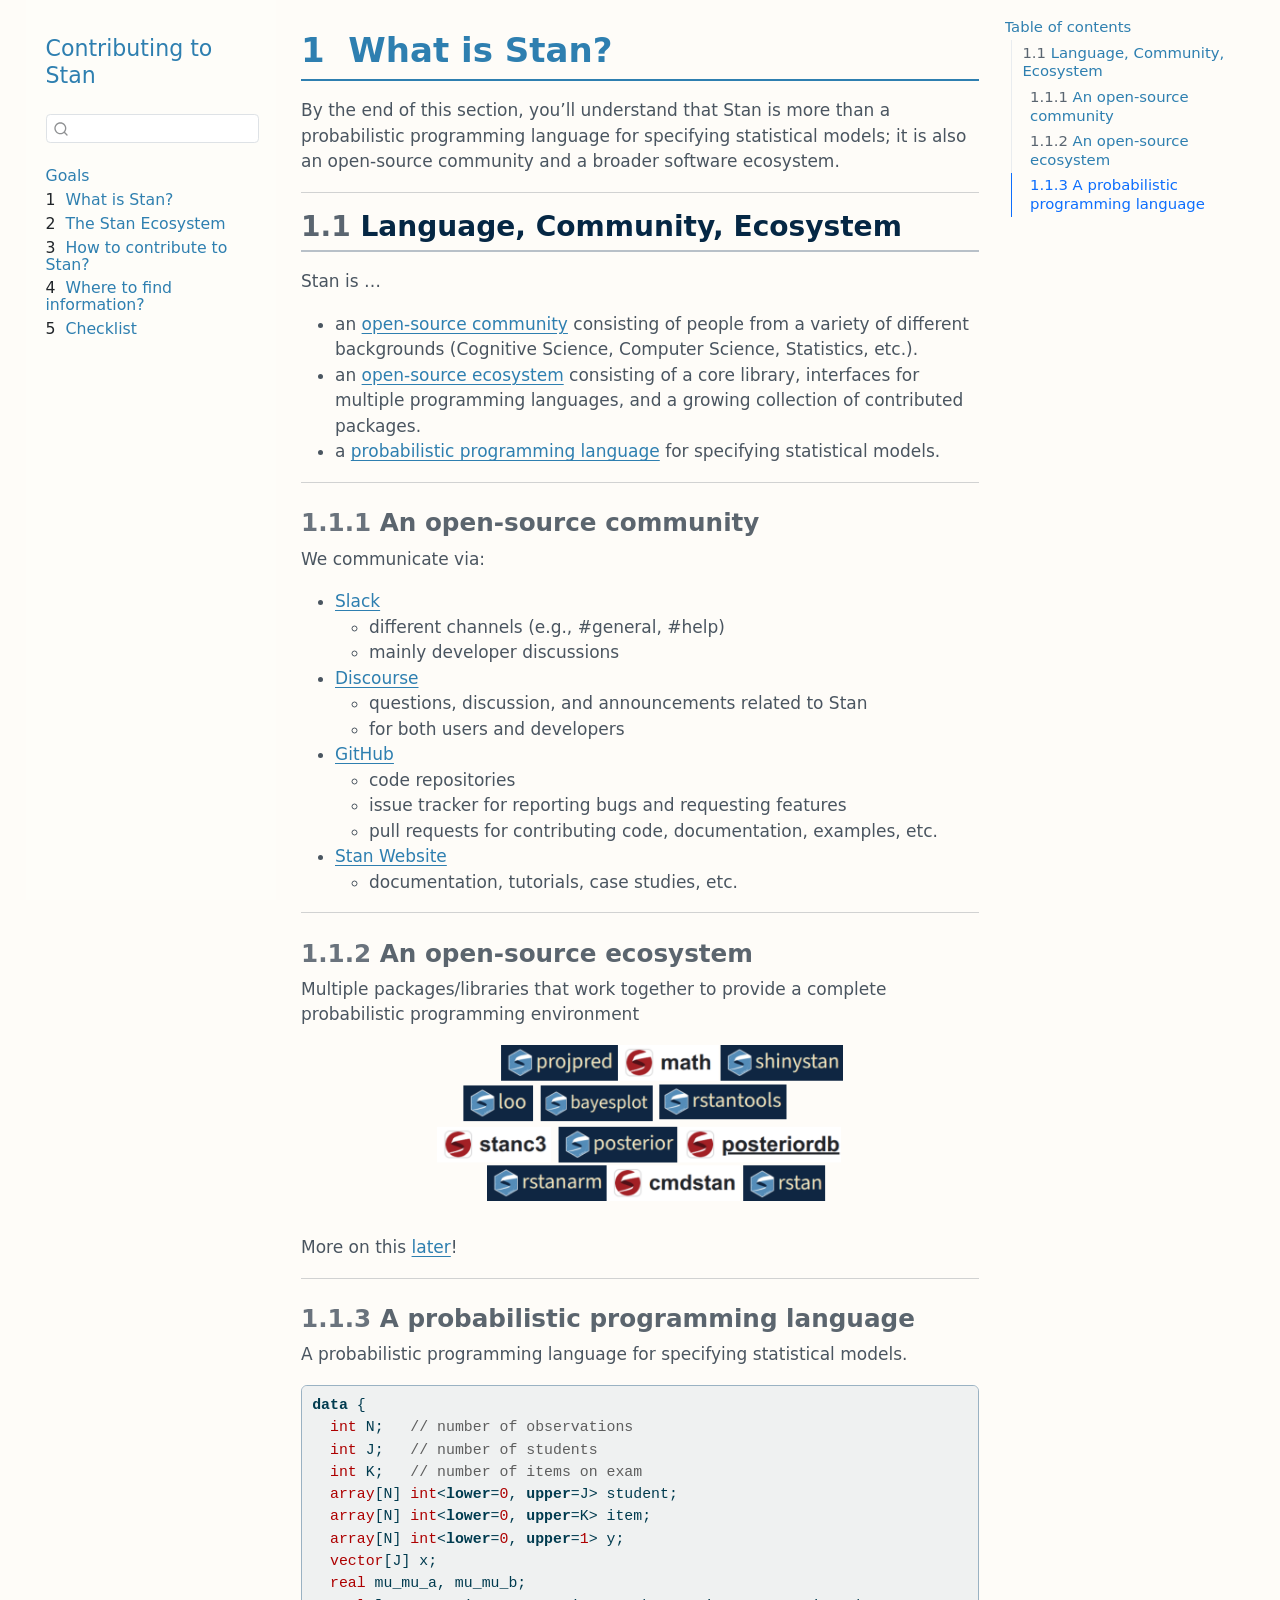
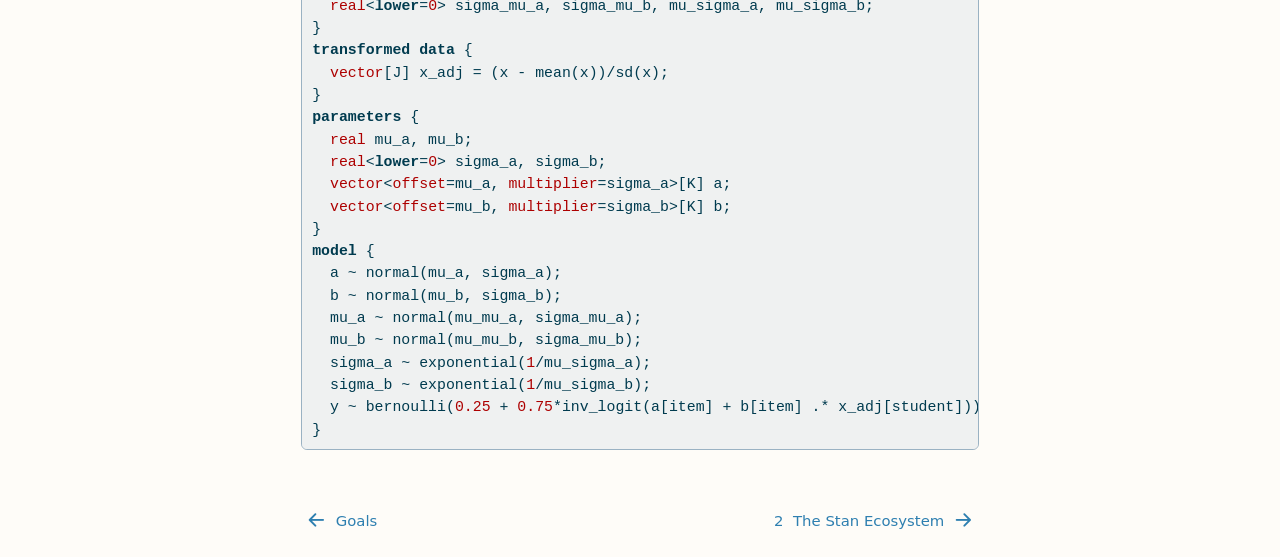
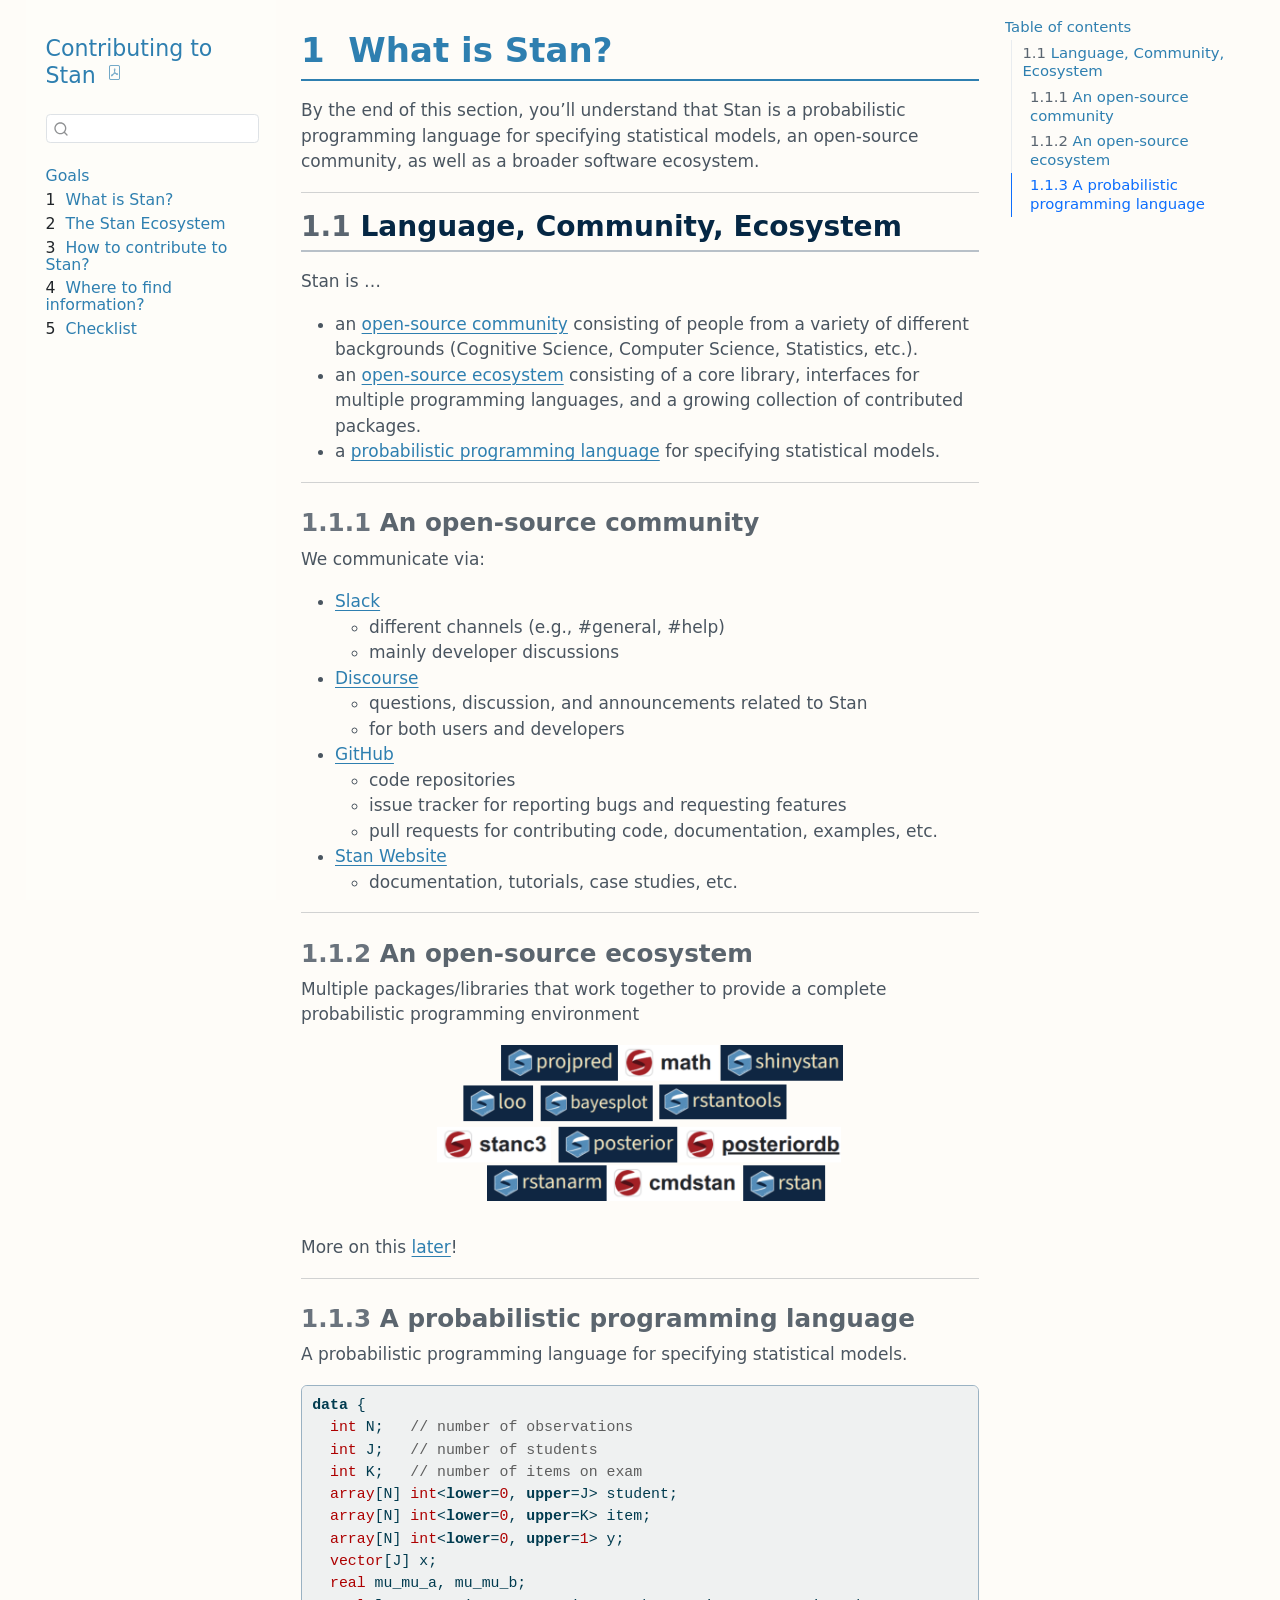
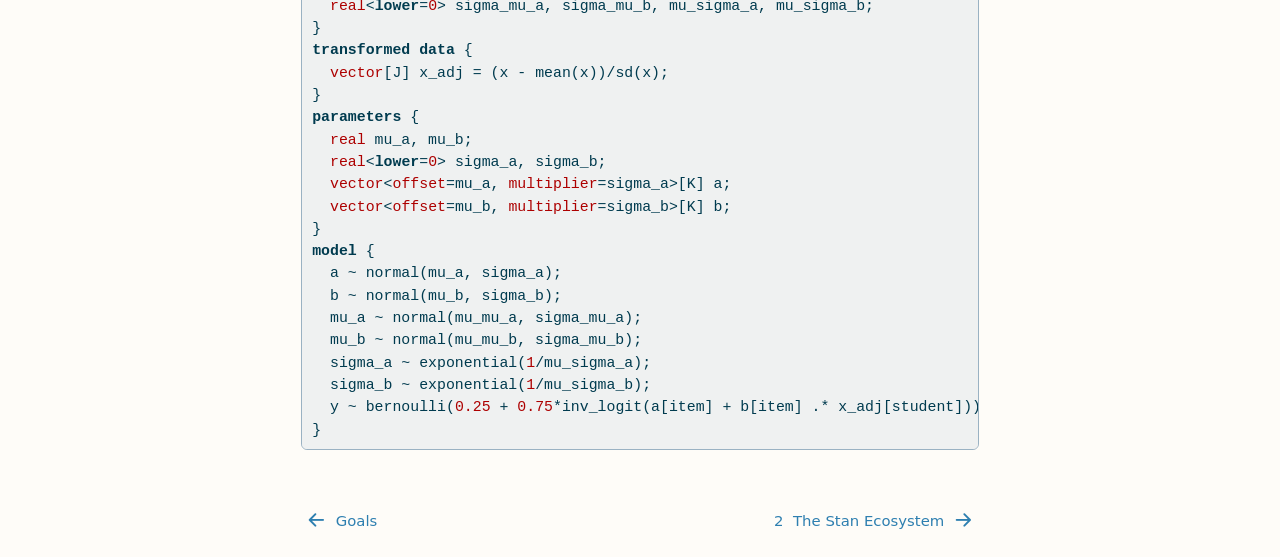
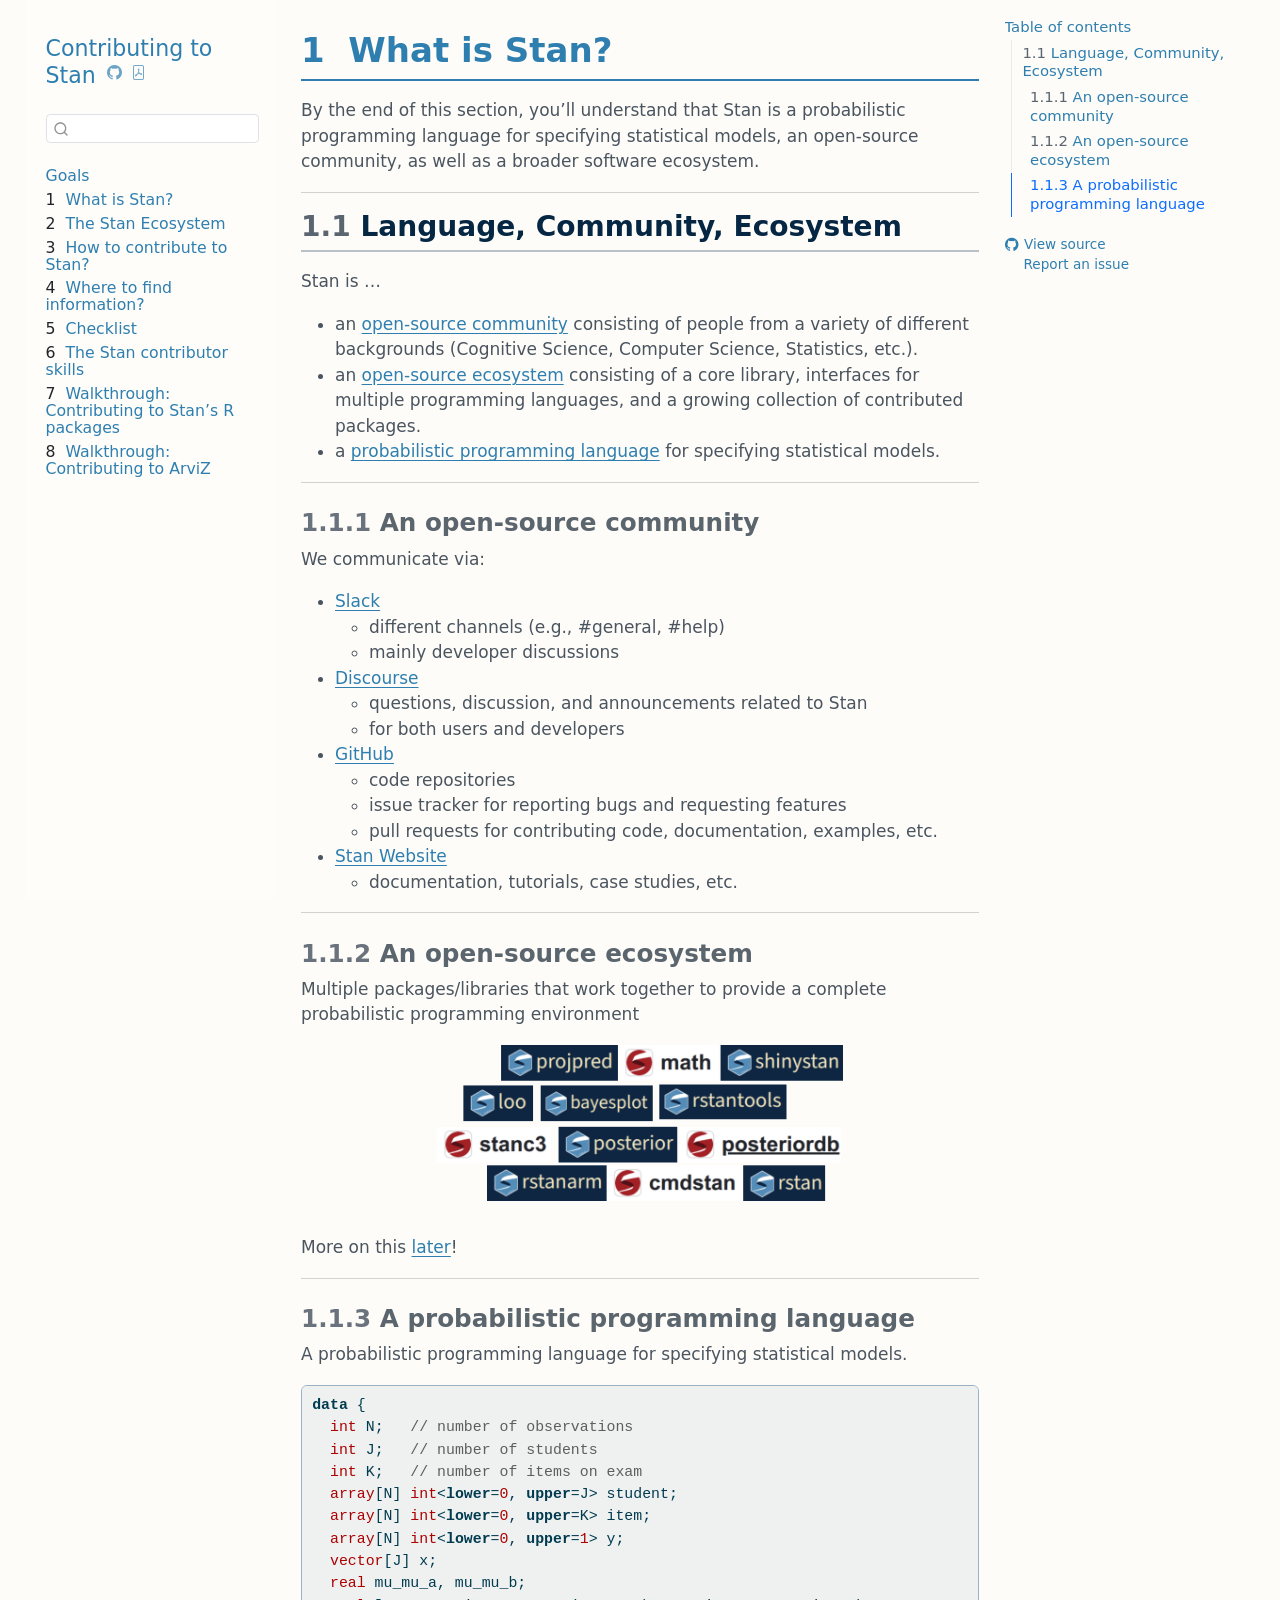
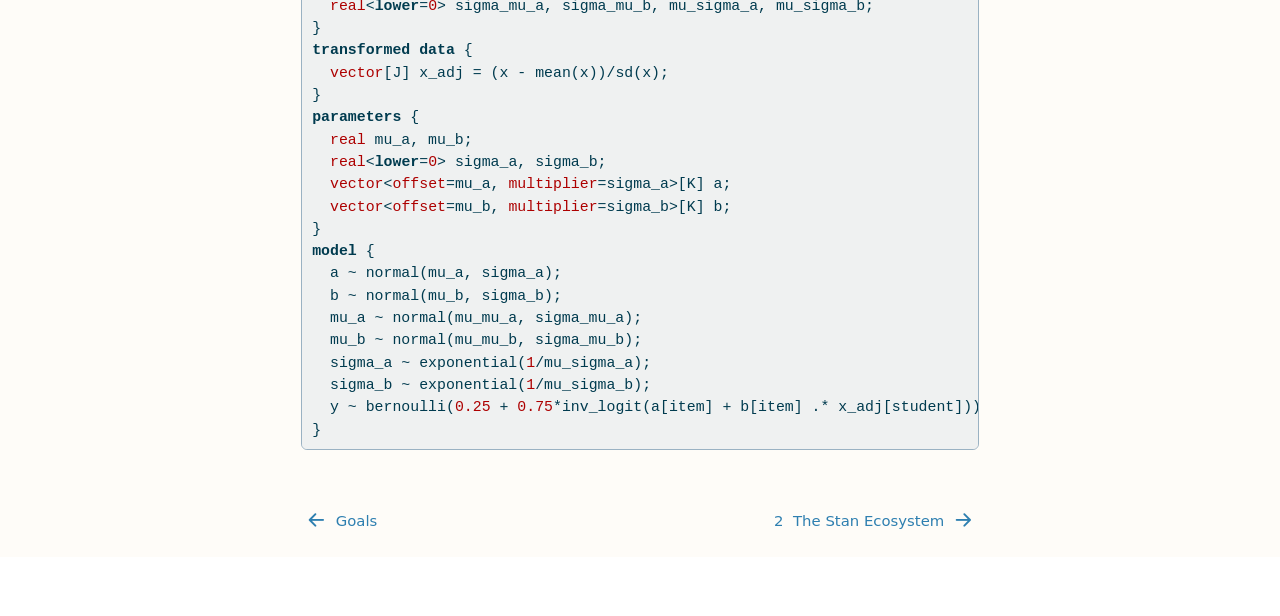
